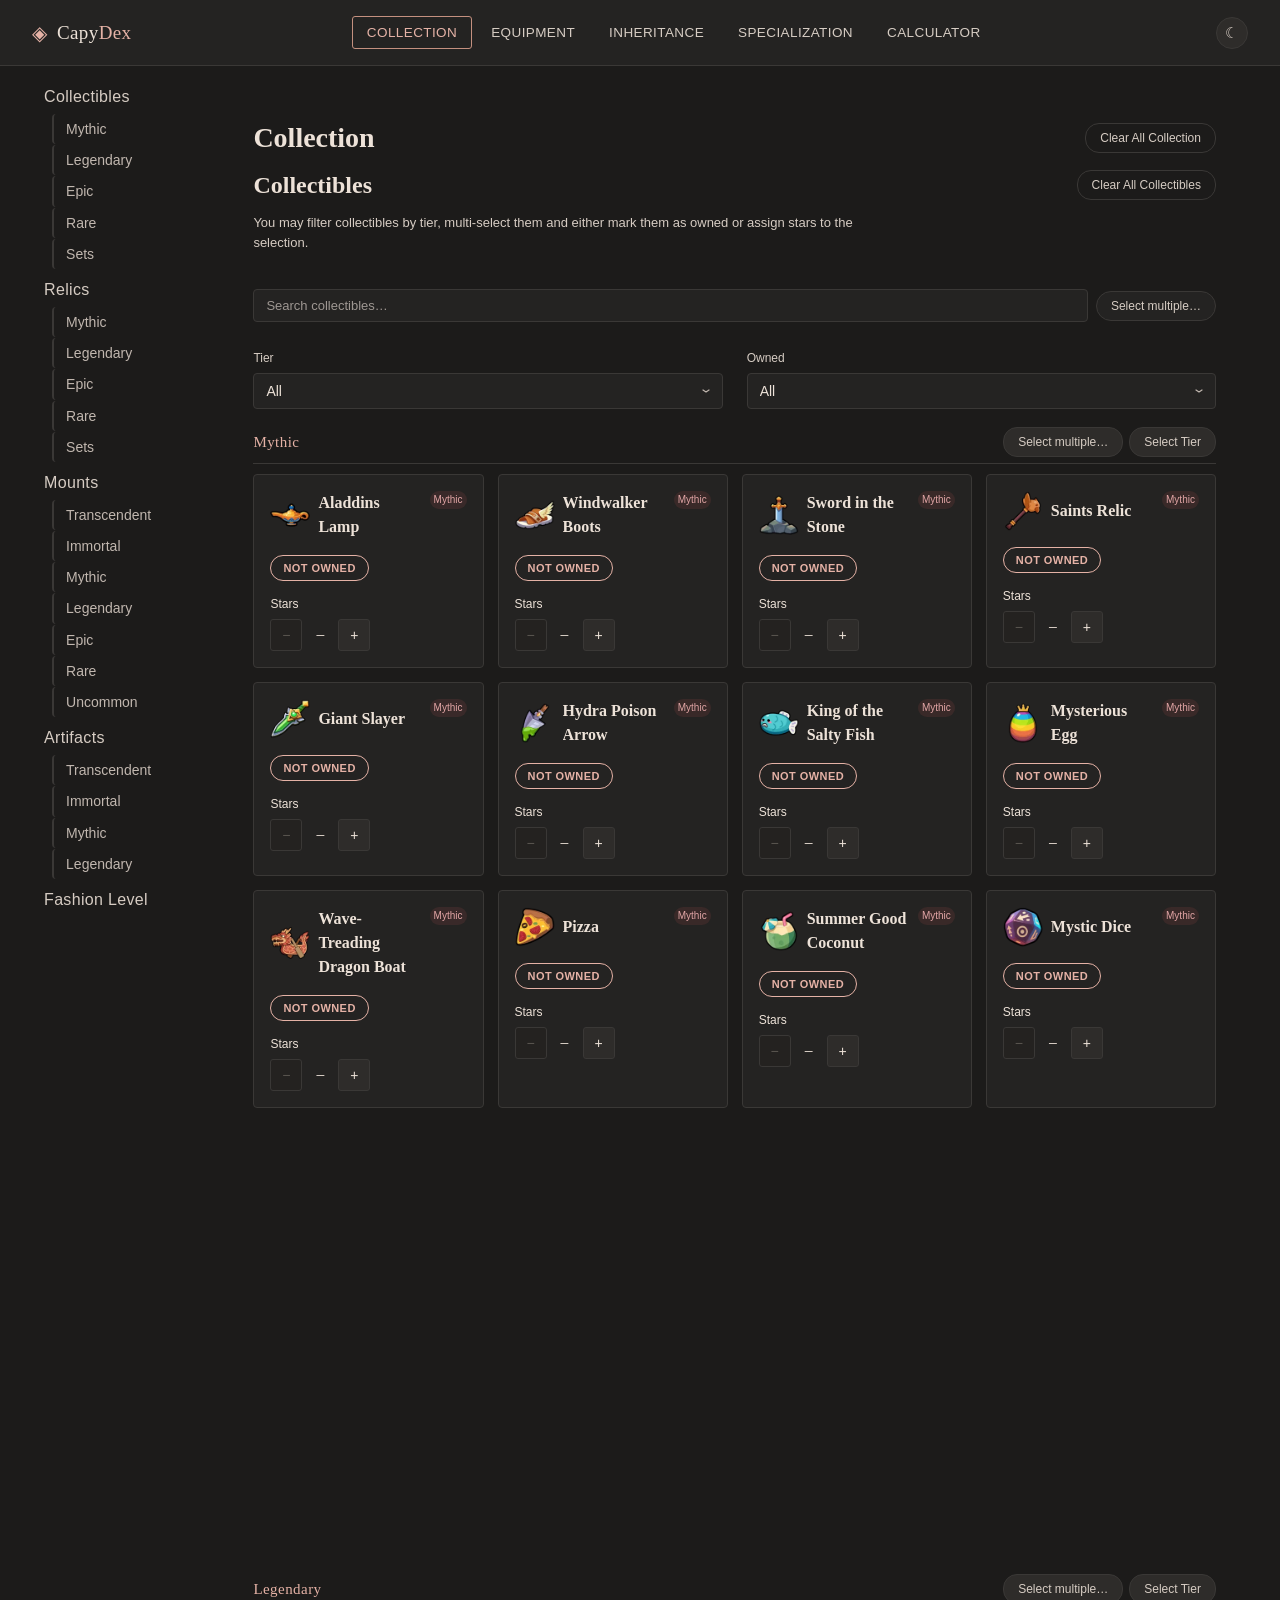
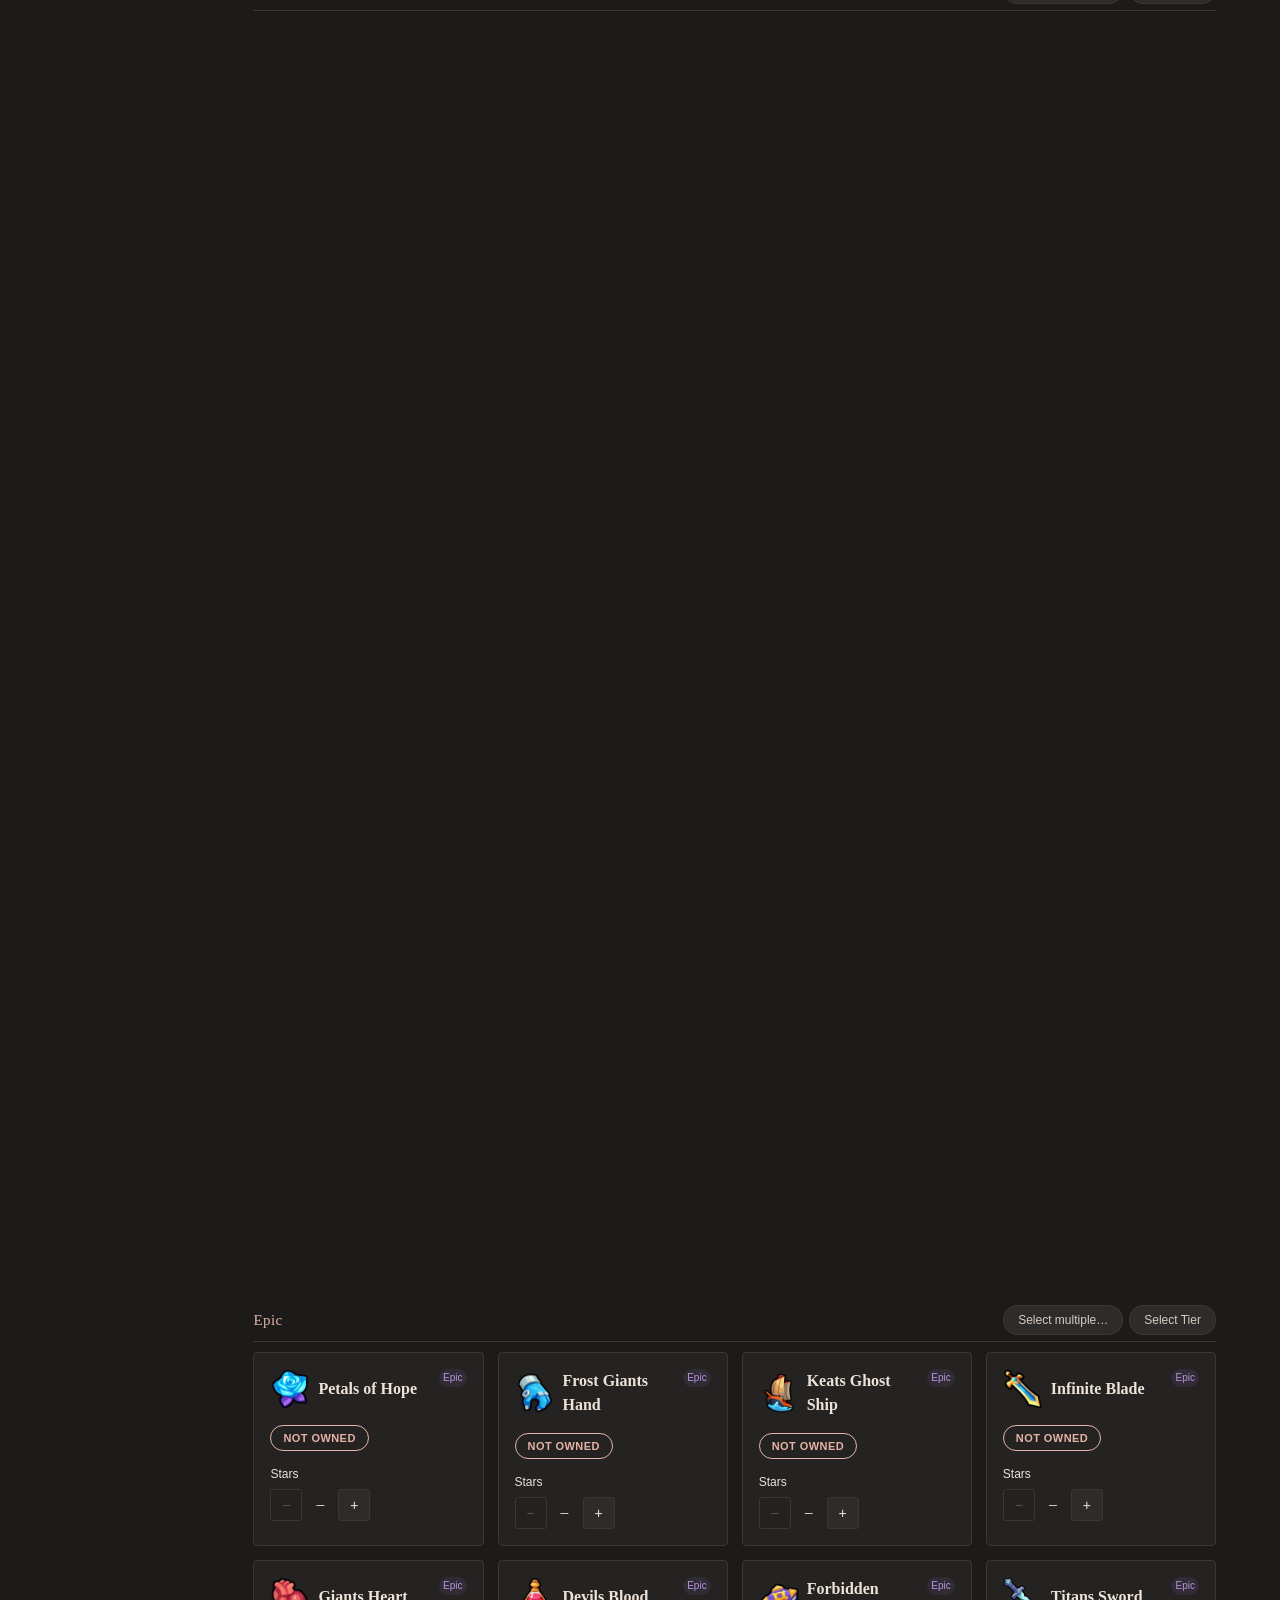
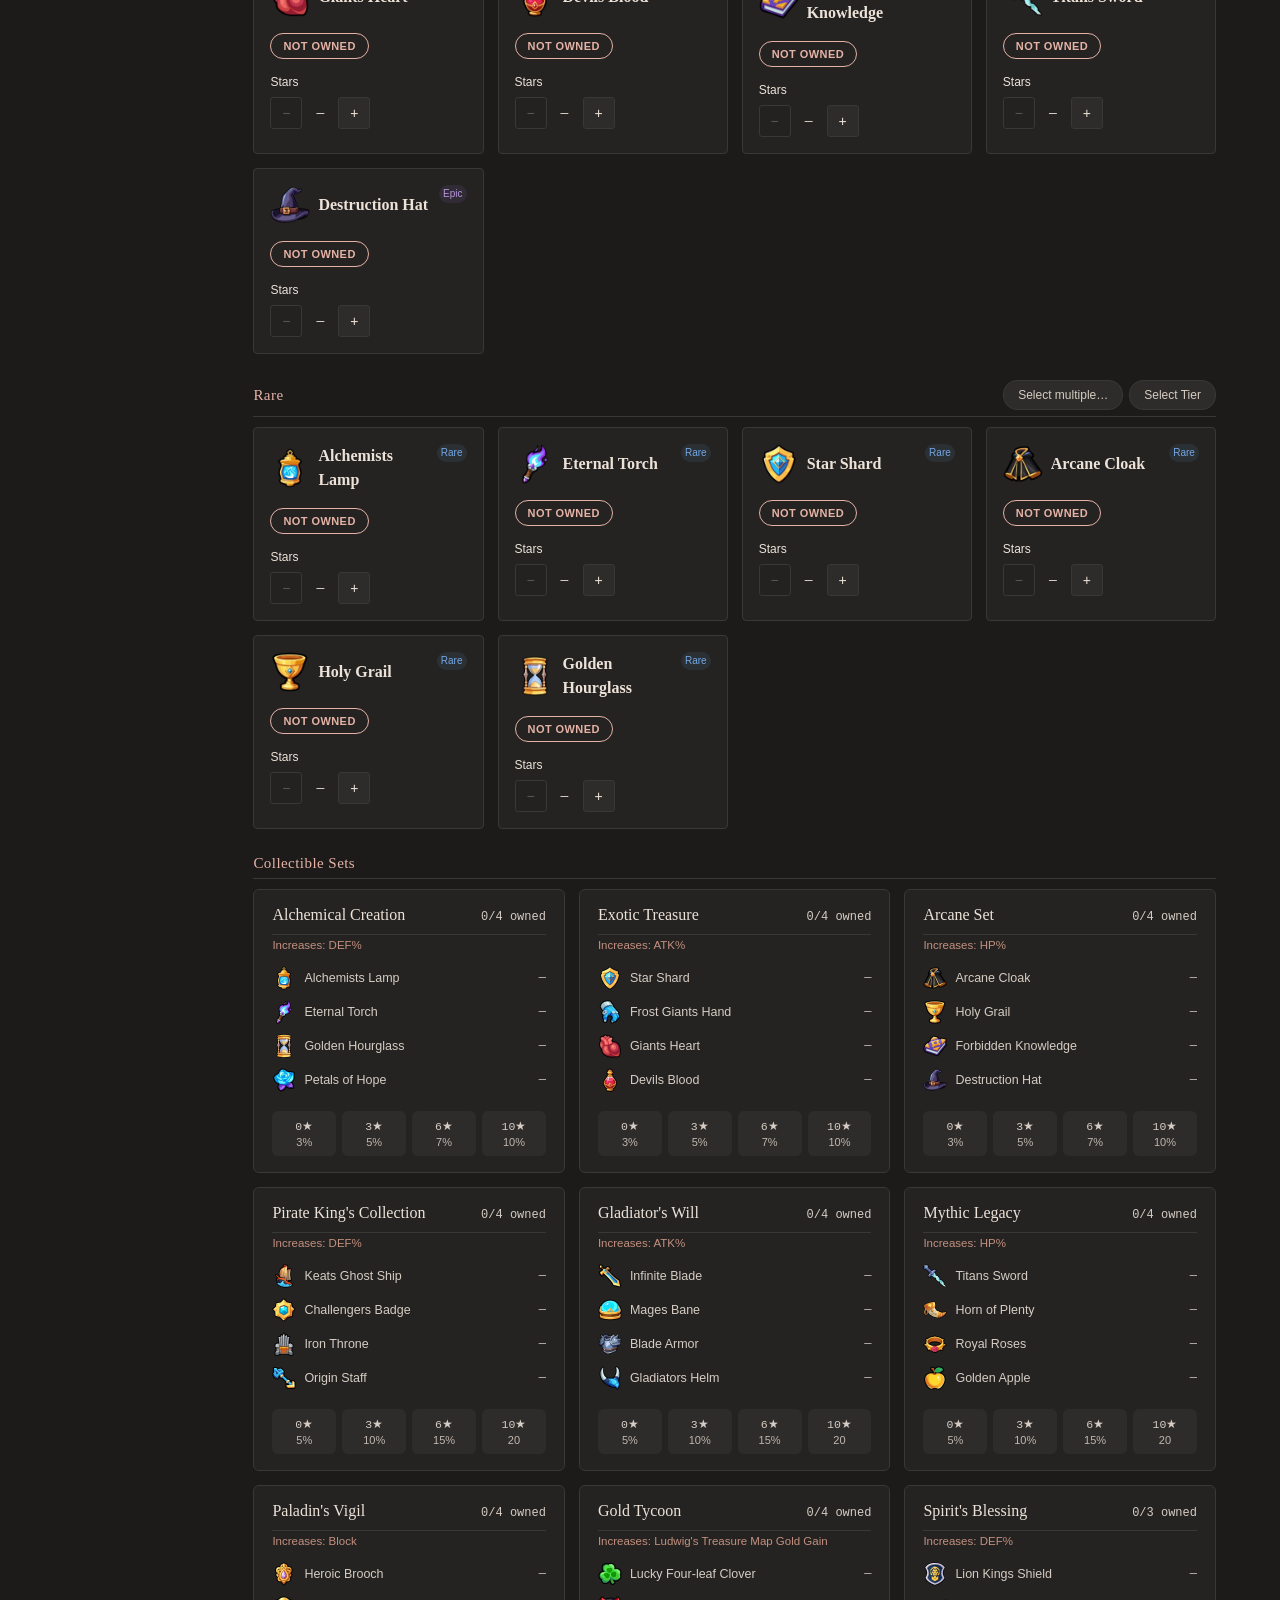
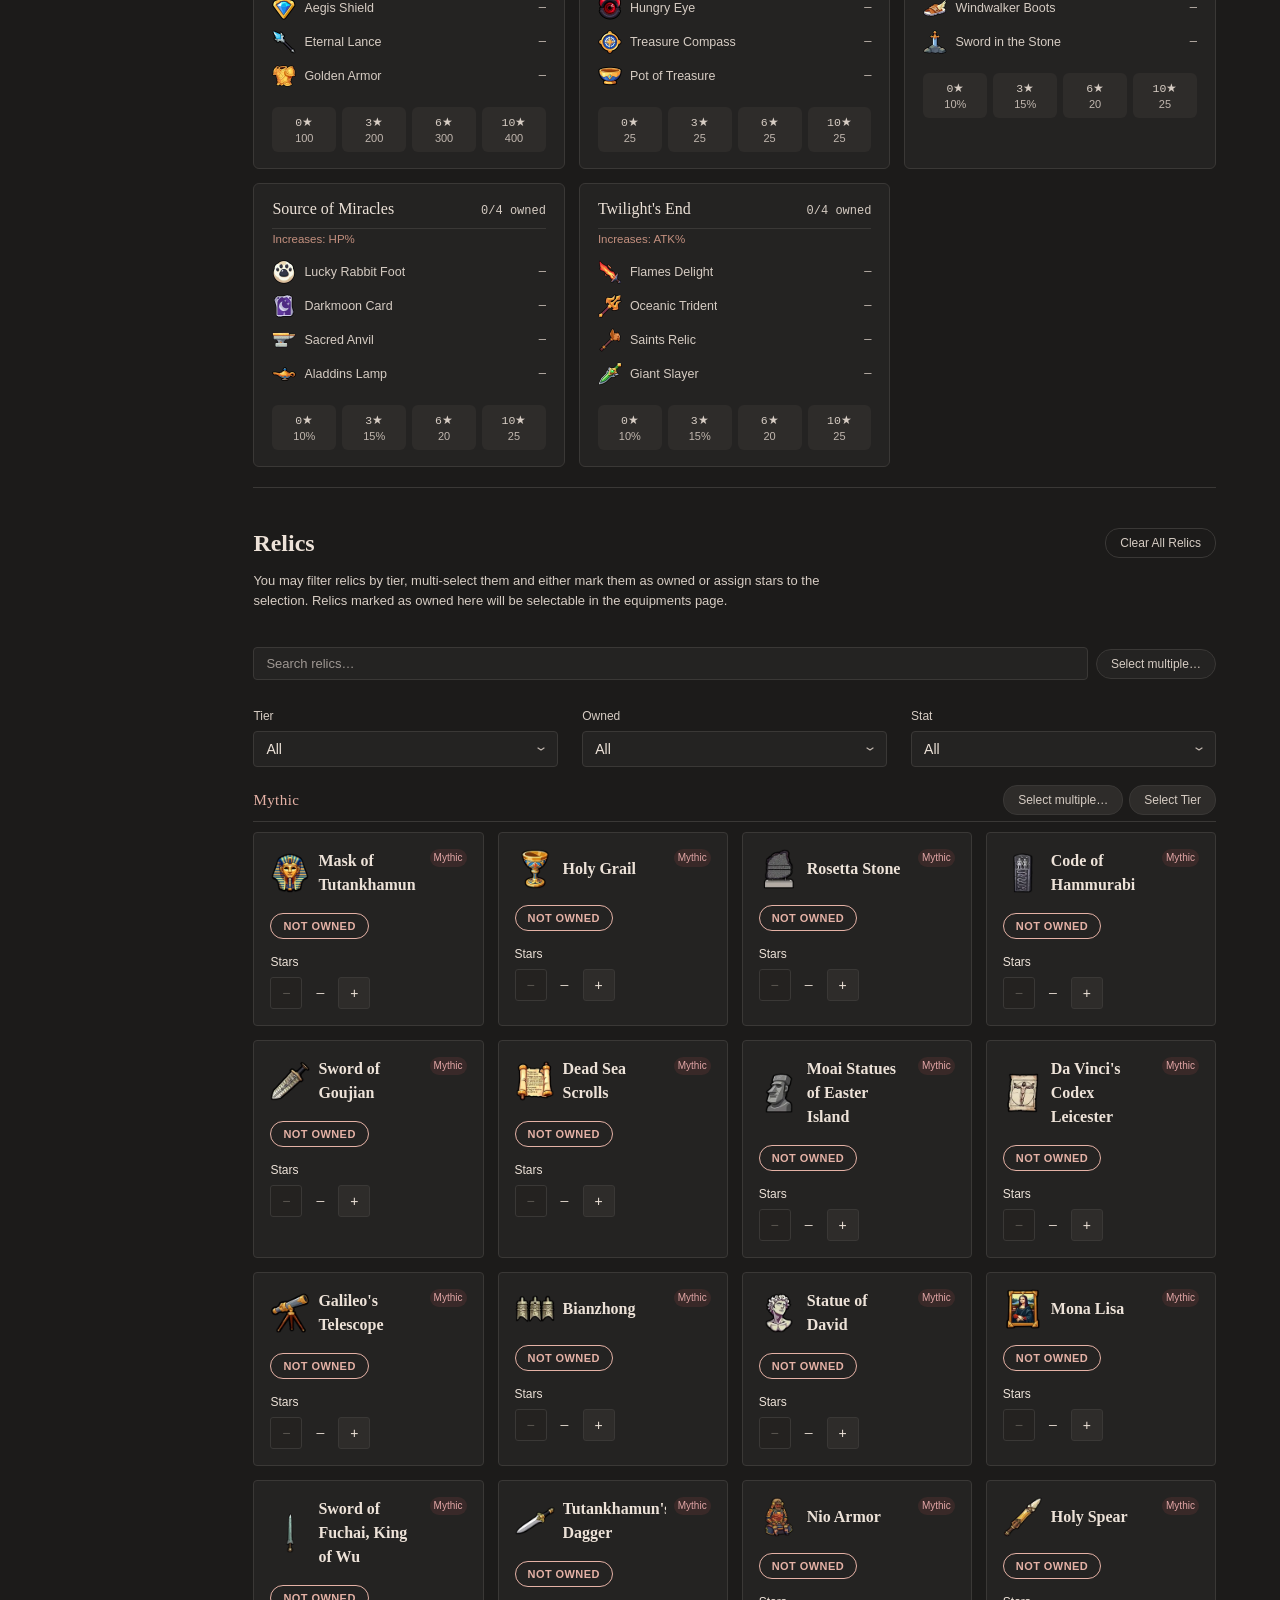
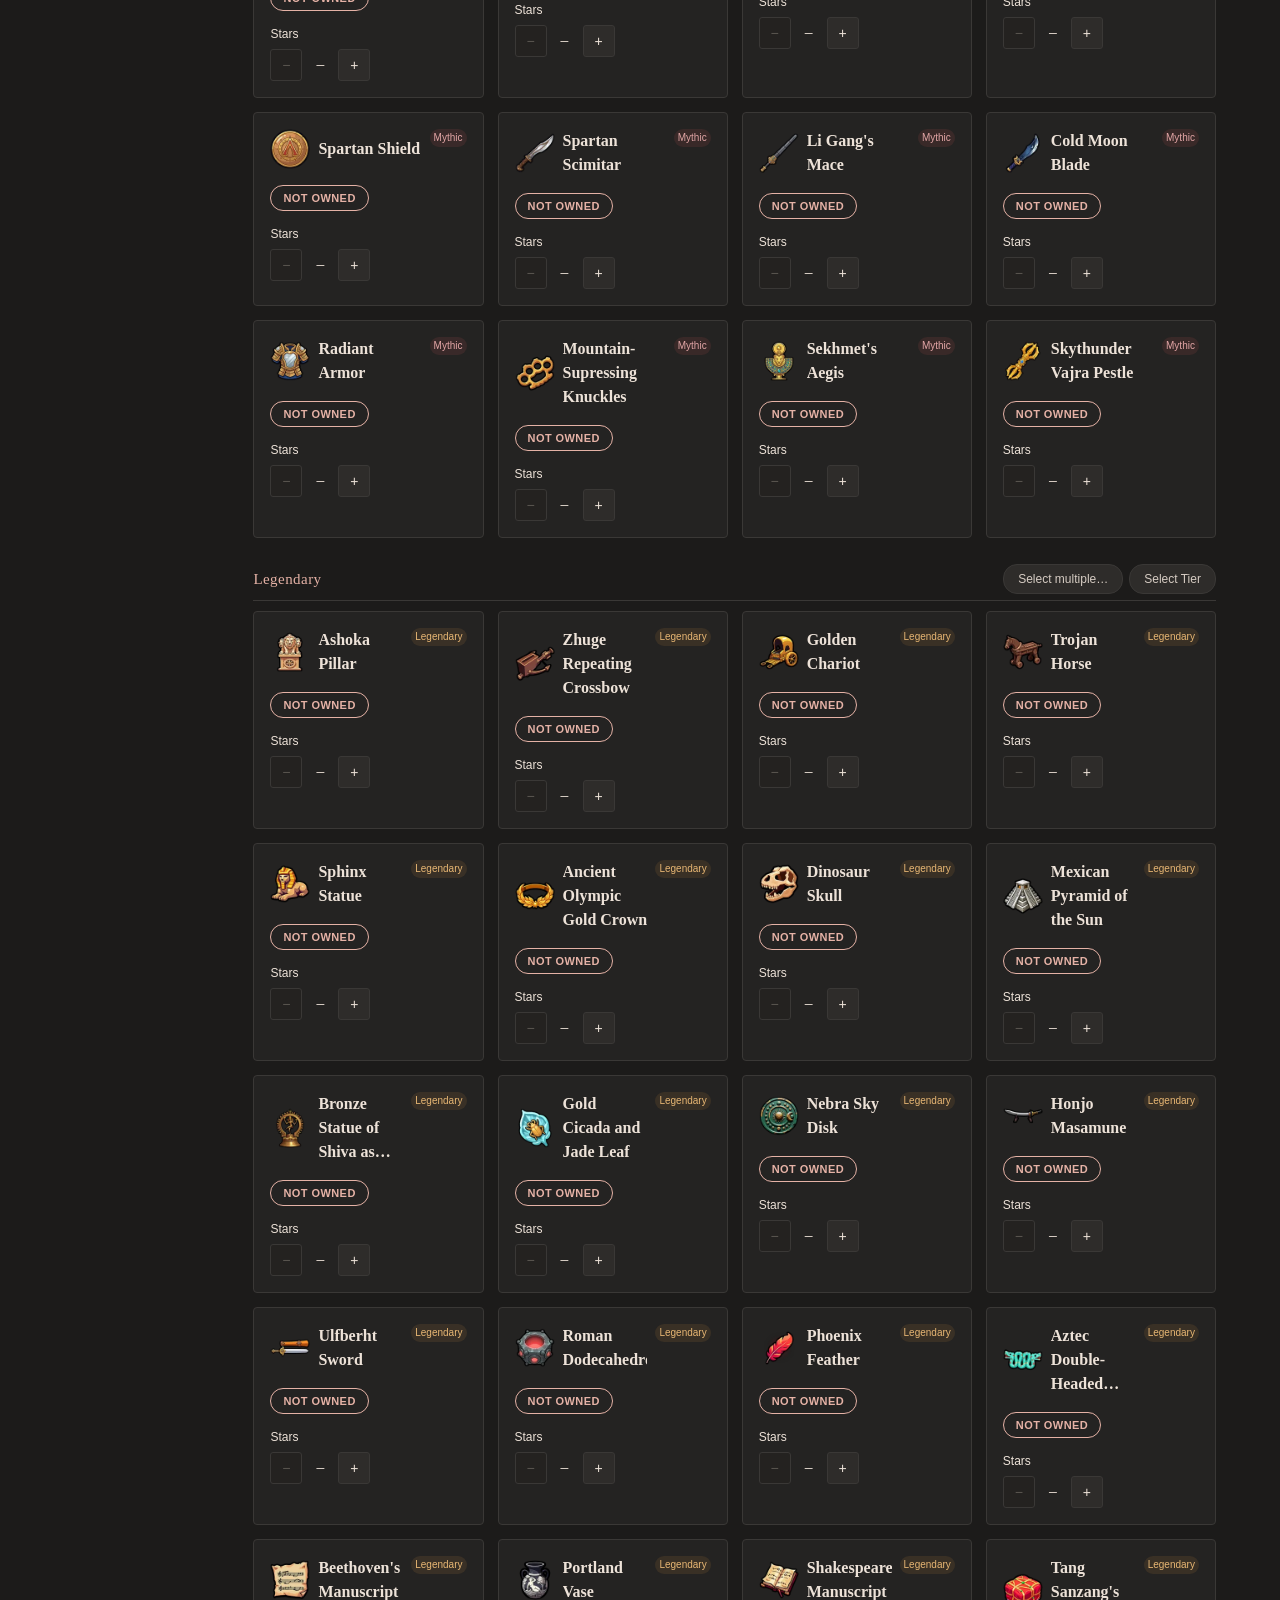
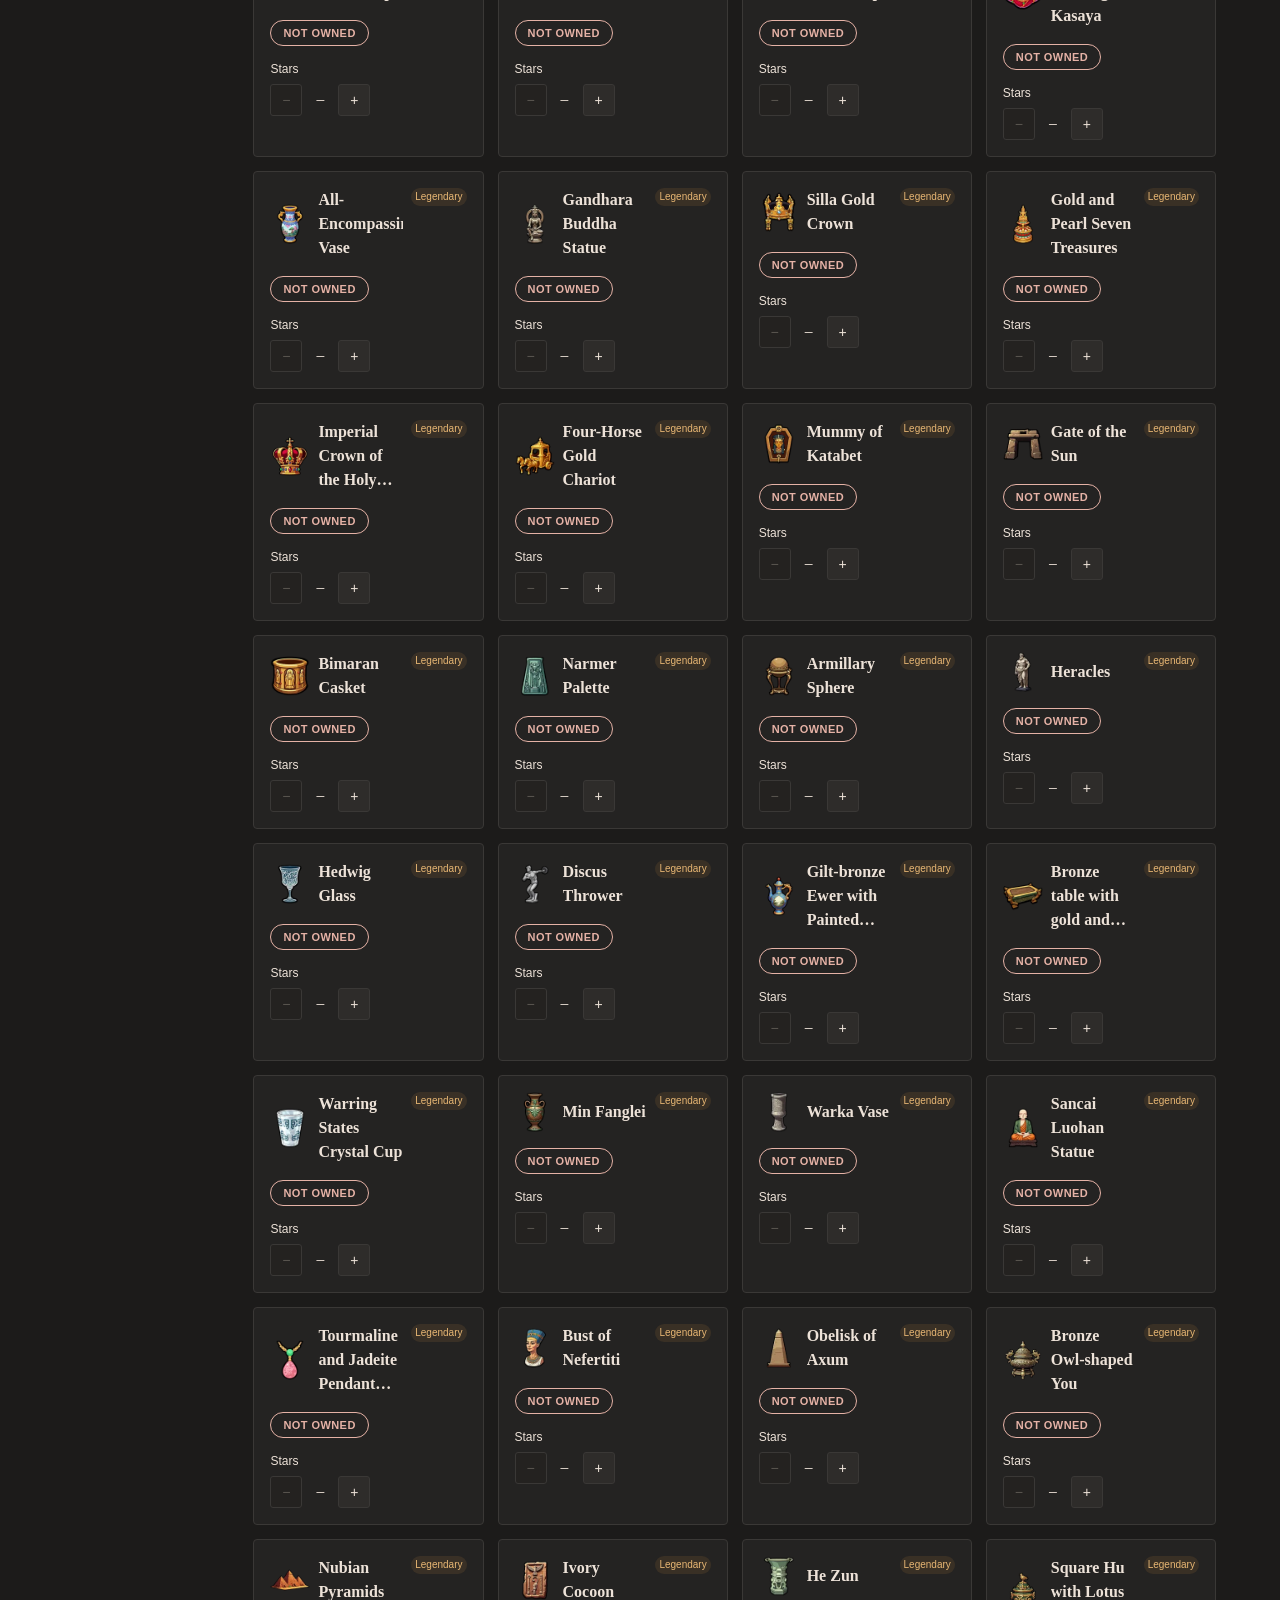
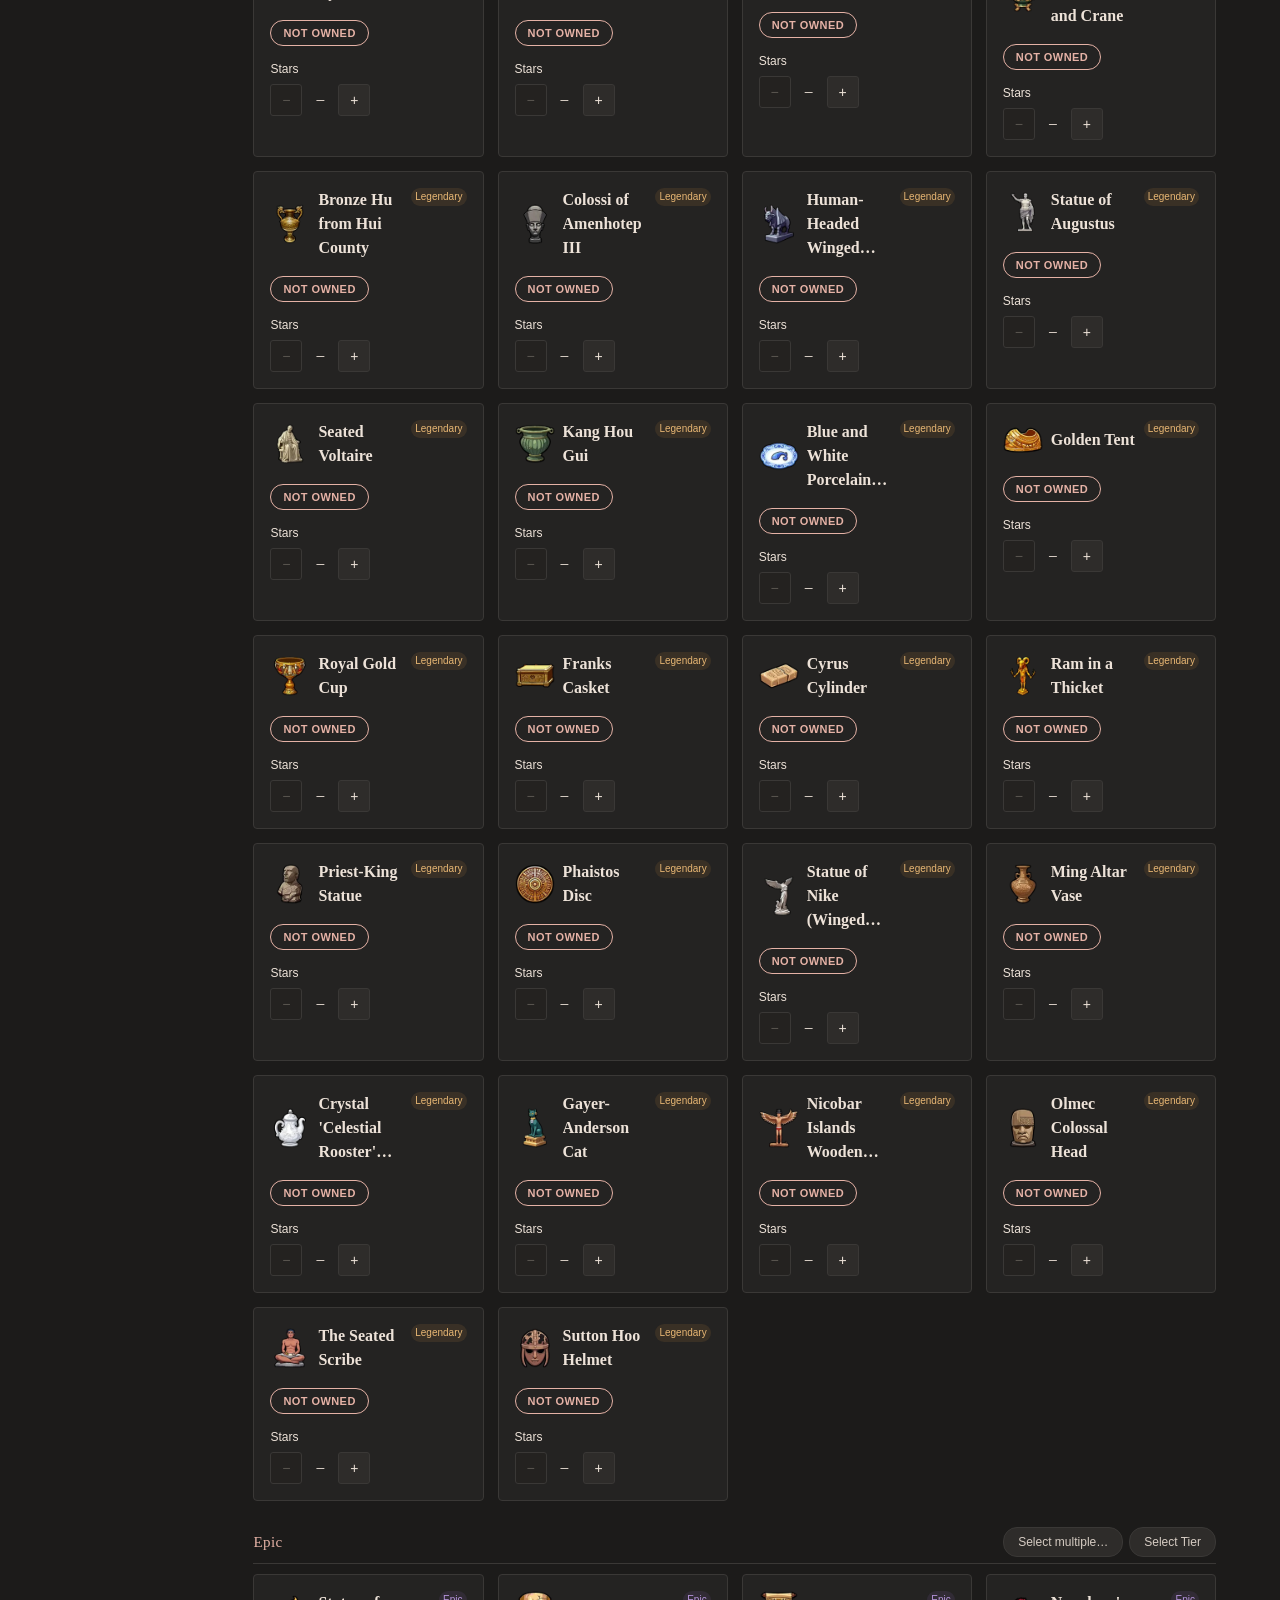
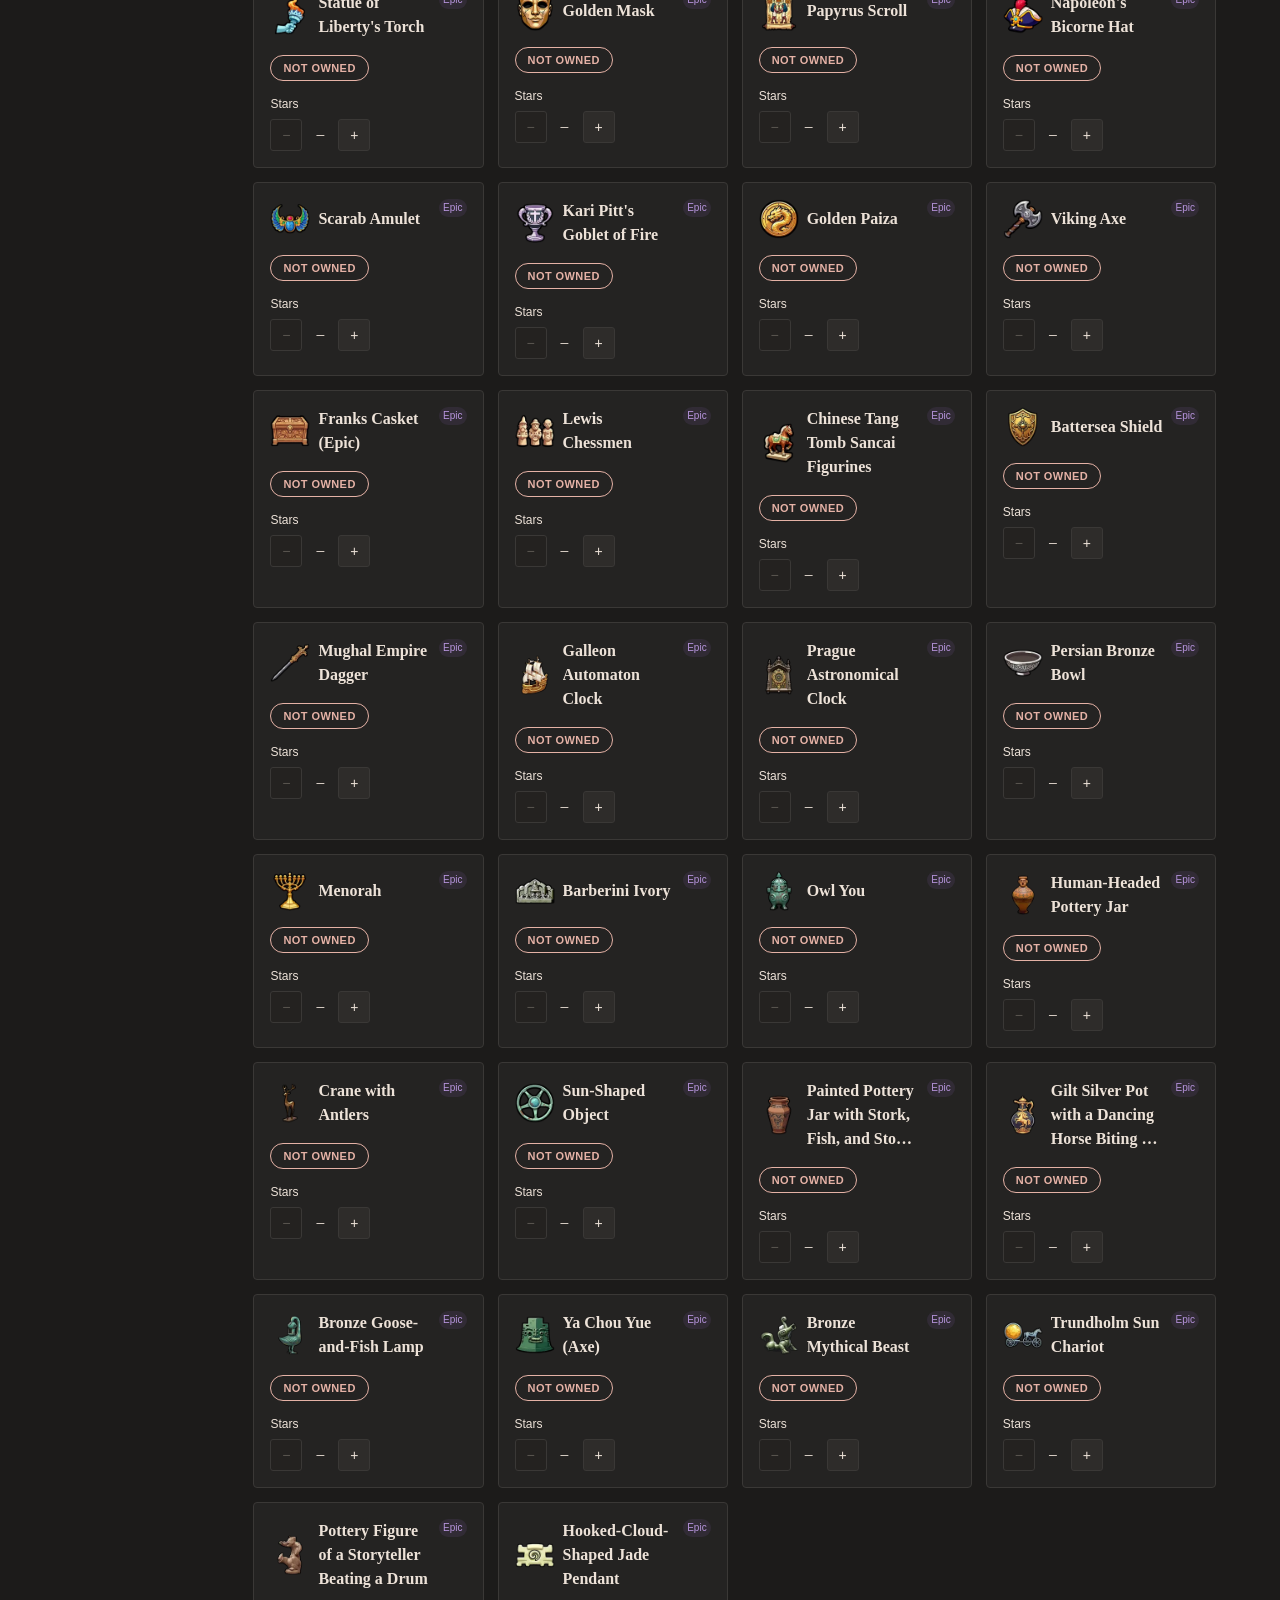
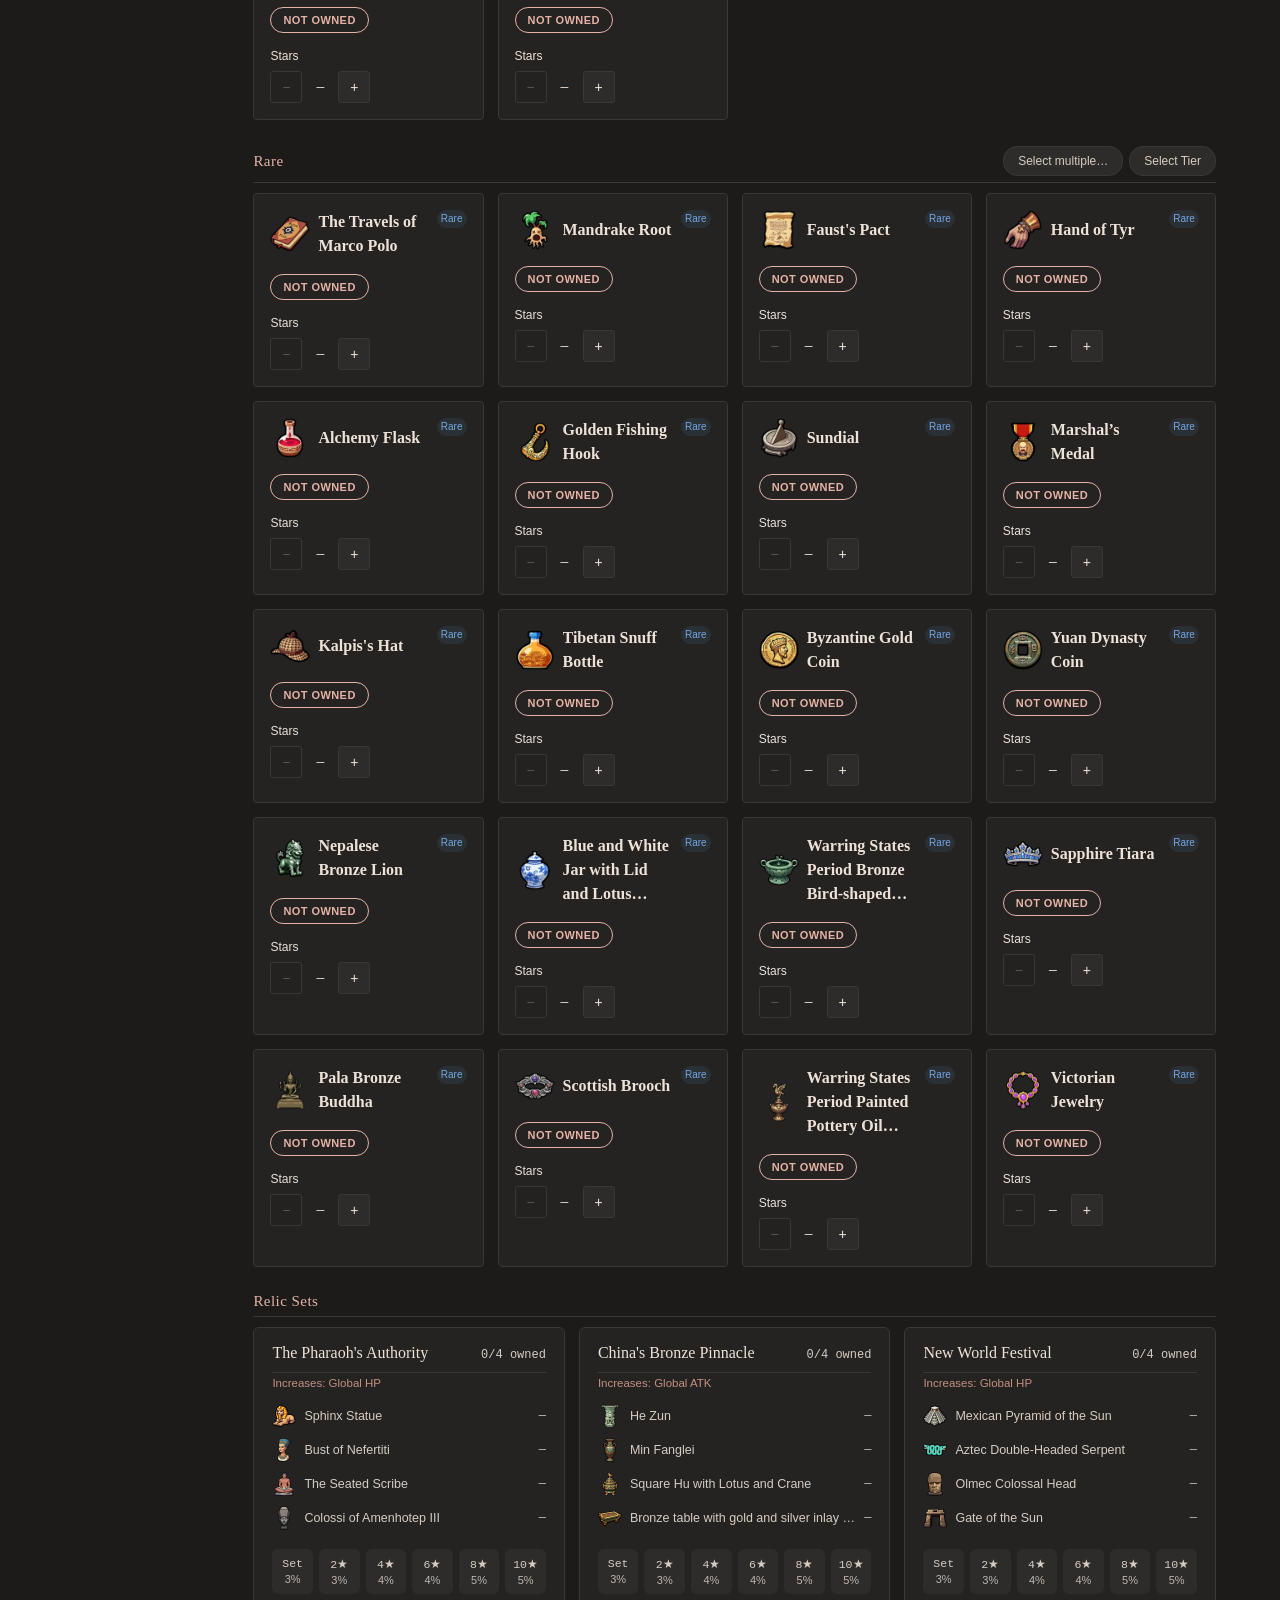
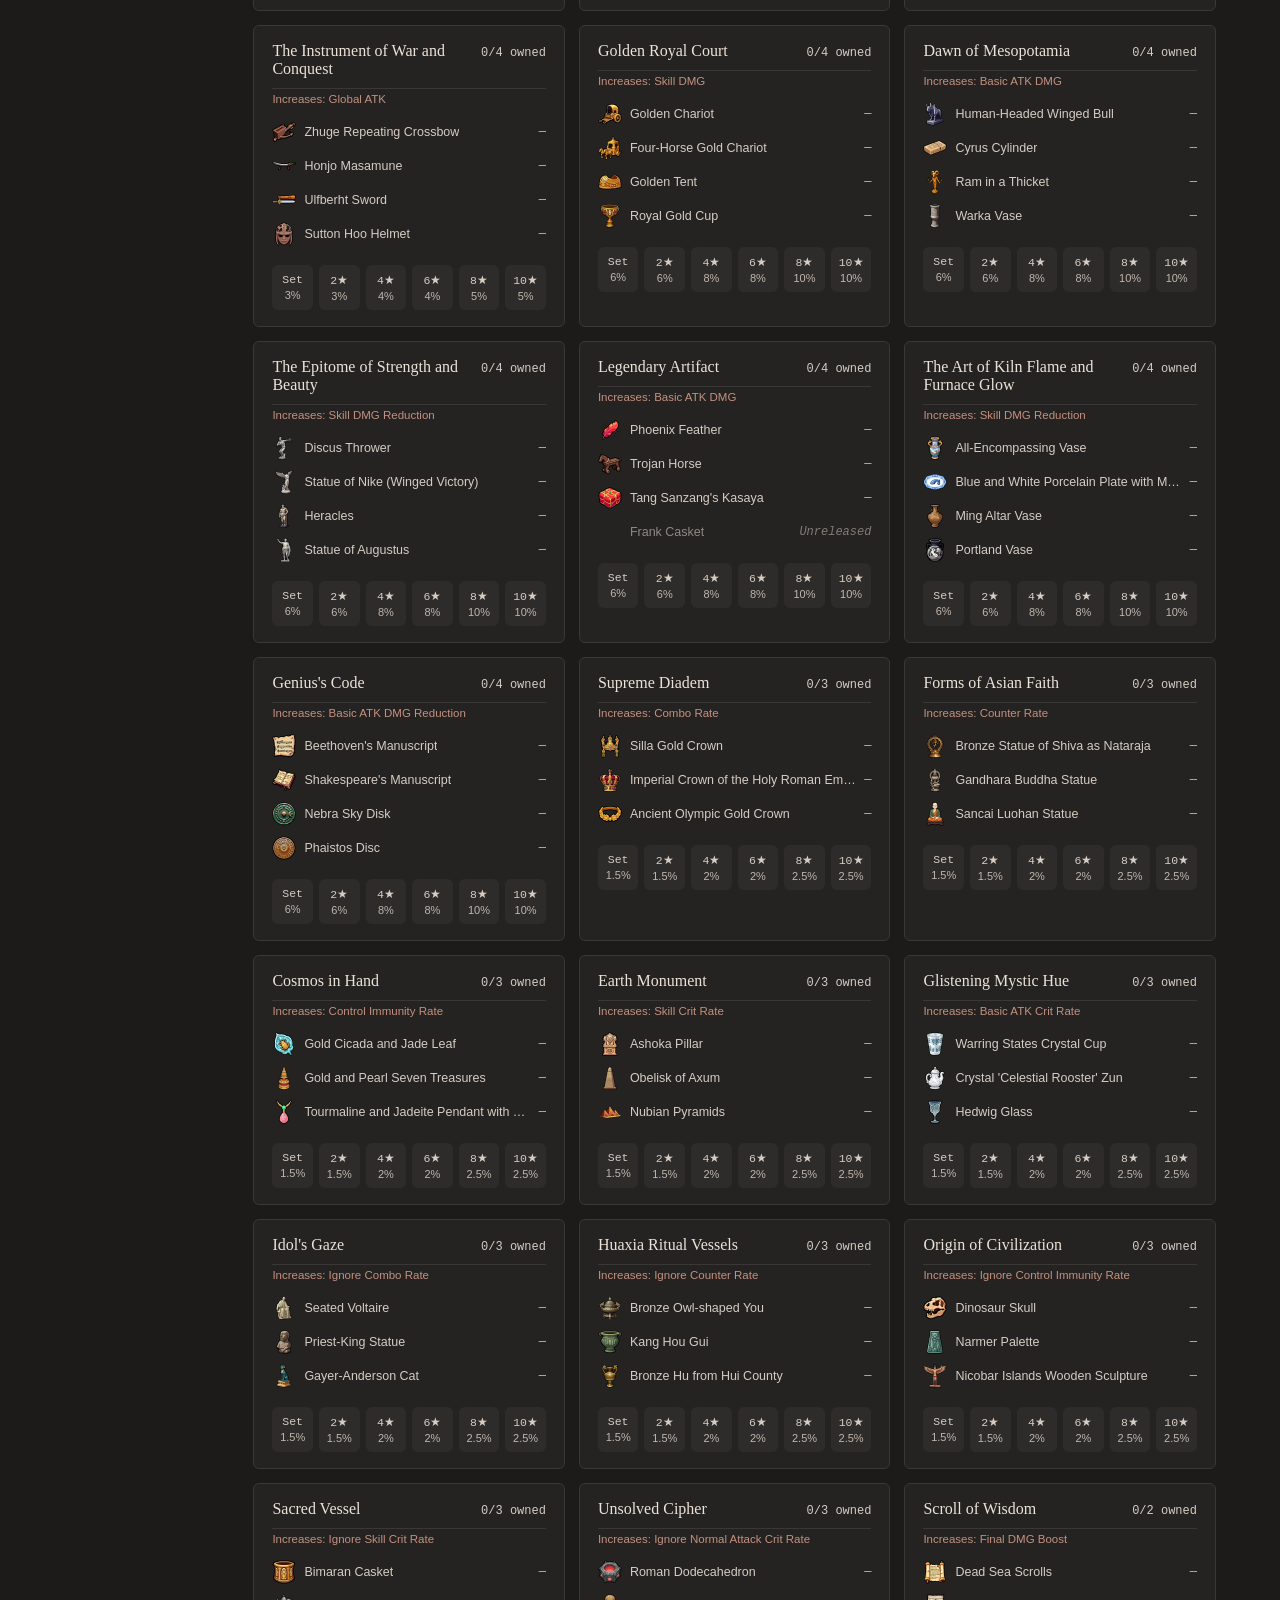
==== docs/index.html @ e5ca5e10 "Major overhaul on data, UI, etc. Relics tenacity, tenacity_res, armor, armor_break all count correct" ====
<!DOCTYPE html>
<html lang="en">
<head>
  <meta charset="UTF-8" />
  <meta name="viewport" content="width=device-width, initial-scale=1.0" />
  <title>CapyDex — Capybara Go PvP Companion</title>
  <style>/* ---- Tokens ---- */
/* GMK Olivia colorway — dusty rose/blush accent on warm charcoal (dark) or
   warm cream (light), replacing the original teal. Pulled directly from
   the actual keycap set renders (Olivia "Light Core" + Olivia++ "Dark Core
   Kit"), not a generic pink swap — both modes keep a warm undertone in
   their backgrounds to match the plastic rather than defaulting to neutral
   gray. */
:root {
  --bg-deep: #1C1B1A;
  --bg-panel: #242322;
  --bg-panel-2: #2E2C2A;
  --bg-card: #242322;
  --bg-disabled: #242220;

  --text-primary: #EDE2D8;
  --text-secondary: #D6CCC3;
  --text-tertiary: #C1B7AF;
  --text-placeholder: #9E9792;
  --text-disabled: #5A5650;
  
  --accent: #E5B2A6;
  --accent-text: #E5B2A6;
  --accent-dim: #C4907F;
  --hairline: #3A3836;

  --rarity-rare: #6FA3E0;
  --rarity-epic: #A672E0;
  --rarity-legendary: #F0A947;
  --rarity-mythic: #F06868;
  --tier-uncommon: #A6D368;
  --tier-immortal: #F080B8;
  --tier-transcendent: #C9A8F0;

  /* Rarity tag text colors — readable-on-saturated-background pairing for
     each rarity's own color used as the tag's fill. Dark mode gets a
     lighter, still-muted tint of the same hue; light mode gets a darker
     one, per the Figma Colors collection. */
  --rarity-rare-text: #74A8E5;
  --rarity-epic-text: #B795DD;
  --rarity-legendary-text: #E8B774;
  --rarity-mythic-text: #E1A5A5;
  --tier-uncommon-text: #8DB15C;
  --tier-immortal-text: #CF84A9;
  --tier-transcendent-text: #B797DE;

  --font-display: 'Iowan Old Style', 'Palatino Linotype', Palatino, Georgia, serif;
  --font-body: -apple-system, BlinkMacSystemFont, 'Segoe UI', Inter, Roboto, sans-serif;
  --font-mono: 'SF Mono', 'Cascadia Code', Consolas, monospace;
}

[data-theme="light"] {
  --bg-deep: #EDECE9;
  --bg-panel: #FAF9F7;
  --bg-panel-2: #EFEDE9;
  --bg-card: #FFFFFF;
  --bg-disabled: #E6E4DF;

  --text-primary: #3A3836;
  --text-secondary: #48423C;
  --text-tertiary: #534D47;
  --text-placeholder: #7A7570;
  --text-disabled: #A8A29C;

  --accent: #D9A89D;
  --accent-text: #60413A;
  --accent-dim: #B8887C;
  --hairline: #DEDAD4;

  --rarity-rare-text: #24548C;
  --rarity-epic-text: #6A37A2;
  --rarity-legendary-text: #91611F;
  --rarity-mythic-text: #992828;
  --tier-uncommon-text: #376000;
  --tier-immortal-text: #902E5F;
  --tier-transcendent-text: #65458B;
}

html { scroll-behavior: smooth; }
body { max-width: 100vw; }

* { box-sizing: border-box; }

body {
  margin: 0;
  background: var(--bg-deep);
  color: var(--text-primary);
  font-family: var(--font-body);
  -webkit-font-smoothing: antialiased;
}

/* Applies to every text input/textarea in the app at once — no need to
   repeat this per input class (.search-input, .equip-combo-input, etc).
   Previously fell back to the browser's own default gray since no
   ::placeholder rule existed anywhere in the file at all. */
input::placeholder,
textarea::placeholder {
  color: var(--text-placeholder);
  opacity: 1; /* Firefox defaults placeholder text to ~0.5 opacity on top
                 of its color — without this override the same hex value
                 would render lighter there than in Chrome/Safari. */
}

.h1 {
  font-family: var(--font-display);
  font-size: 28px;
  font-weight: 700;
  line-height: 0.8em;
  color: var(--text-tertiary);
}

.h2 {
  font-family: var(--font-display);
  font-size: 24px;
  font-weight: 700;
  line-height: 0.8em;
  color: var(--text-tertiary);
}

.h3 {
  font-family: var(--font-display);
  font-size: 16px;
  font-weight: 700;
  line-height: 0.9em;
  color: var(--text-secondary);
}

.card-title {
  font-family: var(--font-display);
  font-size: 14px;
  font-weight: 700;
  line-height: 1.3em;
  color: var(--text-secondary);
}

.p-default {
  font-family: var(--font-body);
  font-size: 14px;
  font-weight: normal;
  line-height: 1.3em;
  color: var(--text-primary);
}

.p-small {
  font-family: var(--font-body);
  font-size: 12px;
  font-weight: normal;
  line-height: 1.3em;
  color: var(--text-primary);
}

.label {
  font-family: var(--font-body);
  font-size: 12px;
  font-weight: normal;
  line-height: 1.2em;
  color: var(--text-secondary);
}

.caption {
  font-family: var(--font-body);
  font-size: 10px;
  font-weight: normal;
  line-height: 1.5em;
  color: var(--text-secondary);
}

.dropzone-title {
  font-family: var(--font-body);
  font-size: 12px;
  font-weight: 600;
  color: var(--accent);
}

.prominent-value {
  font-family: var(--font-mono);
  font-size: 20px;
  font-weight: regular;
}

/* ---- Top bar (page-level tabs) ---- */
.topbar {
  display: flex;
  align-items: center;
  justify-content: space-between;
  padding: 16px 32px;
  border-bottom: 1px solid var(--hairline);
  background: var(--bg-panel);
  flex-wrap: wrap;
  gap: 12px;
  position: sticky;
  top: 0;
  z-index: 70;
}

.brand { display: flex; align-items: center; gap: 10px; }
.brand-mark { color: var(--accent); font-size: 20px; }

.theme-toggle {
  background: var(--bg-panel-2);
  border: 1px solid var(--hairline);
  color: var(--text-secondary);
  width: 32px;
  height: 32px;
  border-radius: 17px;
  font-size: 15px;
  cursor: pointer;
  flex-shrink: 0;
  transition: border-color 0.15s, color 0.15s;
}
.theme-toggle:hover { border-color: var(--accent-dim); color: var(--text-primary); }
.brand-name {
  font-family: var(--font-display);
  font-size: 19px;
  letter-spacing: 0.02em;
}
.brand-name em { color: var(--accent); font-style: normal; }

.tabs { display: flex; gap: 4px; }
.tab-btn {
  background: transparent;
  border: 1px solid transparent;
  color: var(--text-secondary);
  font-family: var(--font-body);
  font-size: 13.5px;
  letter-spacing: 0.03em;
  text-transform: uppercase;
  padding: 8px 14px;
  border-radius: 3px;
  cursor: pointer;
  transition: color 0.15s, border-color 0.15s;
}
.tab-btn:hover { color: var(--text-primary); }

.hamburger-toggle {
  display: none;
  background: var(--bg-panel-2);
  border: 1px solid var(--hairline);
  color: var(--text-primary);
  width: 38px;
  height: 38px;
  border-radius: 6px;
  font-size: 17px;
  cursor: pointer;
}
.tab-btn.active {
  color: var(--accent);
  border-color: var(--accent-dim);
}

/* ---- Collection tab: internal sidenav + anchor scroll ----
   12-column grid (32px margin, 16px gutter), matching the Figma layout
   exactly at both the 1280px and 1440px reference frames. The margin is
   NOT container padding — Figma's own Sidenav/Main Content frames each
   span from their column's true edge and account for the 32px margin
   via their own internal padding instead, so the grid's column-width
   formula has to subtract that margin space itself: 12 columns must
   divide up (100% - 64px margin - 176px gutters), not the full 100%,
   even though no element here actually has 32px of container padding. */
.collection-shell {
  display: grid;
  grid-template-columns: repeat(12, calc((100% - 64px - 11 * 16px) / 12));
  column-gap: 16px;
  justify-content: center;
  align-items: flex-start;
}

.collection-shell .sidenav {
  grid-column: 1 / span 2;
  padding: 16px 0 40px 0;
  position: sticky;
  top: 61px;
  height: calc(100vh - 61px);
  overflow-y: auto;
}
/* justify-content: center on .collection-shell distributes the 64px
   "missing" from the narrower, margin-adjusted columns as 32px on each
   side — which naturally starts the sidenav's grid track at x=32,
   matching Figma's margin exactly. This bleeds its background further
   left to cover that 32px so it still reads as one continuous panel to
   the actual viewport edge, rather than visibly starting 32px in. */
.collection-shell .sidenav::before {
  content: '';
  position: absolute;
  top: 0;
  bottom: 0;
  left: -32px;
  width: 32px;
  background: var(--bg-panel);
  z-index: -1;
}

.sidenav-links { list-style: none; margin: 0; padding: 0 32px 0 0; }
.sidenav-links > li { margin-bottom: 2px; }
.sidenav-link {
  display: block;
  padding: 6px 12px;
  border-radius: 4px;
  color: var(--text-secondary);
  text-decoration: none;
  font-size: 16px;
  letter-spacing: 0.02em;
  transition: background 0.15s, color 0.15s;
}
.sidenav-link:hover { color: var(--text-primary); background: var(--bg-panel-2); }
.sidenav-link.active { color: var(--accent); background: rgba(46,201,192,0.12); font-weight: 600; }

.sidenav-sublist { list-style: none; margin: 2px 0 6px; padding: 0 0 0 20px; }
.sidenav-sublist li { margin-bottom: 1px; }
.sidenav-sublink {
  display: block;
  padding: 6px 12px;
  border-radius: 4px;
  color: var(--text-tertiary);
  text-decoration: none;
  border-left: 2px solid var(--hairline);
}
.sidenav-sublink:hover { color: var(--text-secondary); border-left-color: var(--accent-dim); }
.sidenav-sublink.active { color: var(--accent); border-left-color: var(--accent); }

.mobile-section-select {
  display: none;
}

.back-to-top {
  position: fixed;
  bottom: 24px;
  right: 24px;
  width: 48px;
  height: 48px;
  border-radius: 50%;
  border: none;
  background: var(--accent);
  color: var(--bg-deep);
  font-size: 20px;
  font-weight: 700;
  display: flex;
  align-items: center;
  justify-content: center;
  cursor: pointer;
  box-shadow: 0 4px 16px rgba(0,0,0,0.5);
  opacity: 0;
  pointer-events: none;
  transform: translateY(12px);
  transition: opacity 0.2s ease, transform 0.2s ease;
  z-index: 65;
}
.back-to-top.visible { opacity: 1; pointer-events: auto; transform: translateY(0); }

/* ---- Layout ---- */
#app-root { min-height: calc(100vh - 61px); }
/* .collection-content spans columns 3-12 of the outer 12-col grid (10
   columns), stretching to fill whatever's left of the viewport rather
   than capping at a fixed max-width — matches both the 1280px and
   1440px Figma references, which use the same grid, just wider columns
   at 1440. Left padding is 16px (half the 16px gutter, since the
   sidenav's own right edge already accounts for the other half);
   right padding is the full 32px margin, since that edge is the actual
   screen edge. */
.collection-content { grid-column: 3 / span 10; min-width: 0; padding: 24px 32px 100px 16px; }
.placeholder-view, #app-root > div:not(.collection-page-outer) { padding: 24px 32px 100px; max-width: 1100px; margin: 0 auto; }

/* Constrains an element (search bar, intro/description text) to 6 of
   the page's 10 inner columns. The formula looks different from a
   literal "6/10 of the grid" because it has to be expressed in terms of
   THIS element's own 100% — which already has .collection-content's own
   16+32px padding subtracted out by the time it reaches here. Verified
   against real measured widths, not just derived: solving the full
   6-column formula in terms of that already-reduced 100% simplifies to
   this. */
.constrain-6col { max-width: calc(100% * 0.6 + 22.4px); }

.page-section { scroll-margin-top: 70px; }

.section-title {
  font-family: var(--font-display);
  font-size: 24px;
  margin: 0 0 4px;
  padding-top: 8px;
}
/* Direct-child combinator (>) is deliberate here — a plain <h2> without a
   Clear All button IS a direct child of .page-section, but one wrapped in
   .section-title-row is a grandchild, not a direct child. Using a
   descendant selector for both matched the title twice (once directly,
   once via its wrapping row), doubling the border/padding and pushing the
   title's own box tall enough to visibly misalign it against the button
   sitting next to it in the same row. */
.page-section + .page-section > .section-title,
.page-section + .page-section .section-title-row { margin-top: 12px; border-top: 1px solid var(--hairline); padding-top: 40px; }
.section-desc { color: var(--text-secondary); font-size: 13px; margin-bottom: 18px; max-width: calc(100% * 0.6 + 22.4px); line-height: 1.5; }

.section-title-row {
  display: flex;
  align-items: center;
  justify-content: space-between;
  gap: 16px;
  margin: 0 0 4px;
  padding-top: 8px;
}
.section-title-row .section-title { margin: 0; padding: 0; }
.section-title-row .clear-all-btn { margin-bottom: 0; flex-shrink: 0; }

/* The page-level title ("Collection", "Equipment", etc.) is visually
   distinct from a section title within the page — Figma's "Display/Page
   Title" style is 28px Bold, not the 24px used for "Collectibles"/
   "Relics"/etc. section headers beneath it. */
.page-title-row { padding-top: 32px; margin-bottom: 8px; }
.page-title { font-family: var(--font-display); font-weight: 700; font-size: 28px; }

.toolbar {
  display: flex;
  gap: 10px;
  align-items: center;
  margin-bottom: 18px;
  flex-wrap: wrap;
}
.toolbar-stacked { flex-direction: column; align-items: stretch; }
.toolbar-row { display: flex; gap: 8px; align-items: center; flex-wrap: wrap; }

/* Dropdown-style filter (replaces the old inline chip-row filter) — a
   label above a native <select> styled to match the app's other input/
   dropdown fields, per the new Figma Filter/Form structure. Native
   <select> rather than a custom JS dropdown: filters are simple, single-
   choice, no thumbnails needed, and native keeps keyboard/accessibility
   behavior free. */
.filter-dropdown-group { display: flex; flex-direction: column; gap: 8px; flex: 1; }
.filter-dropdown-label {
  font-family: var(--font-body);
  font-size: 12px;
  color: var(--text-secondary);
}
.filter-dropdown {
  appearance: none;
  background: var(--bg-panel);
  border: 1px solid var(--hairline);
  color: var(--text-primary);
  padding: 8px 12px;
  border-radius: 4px;
  font-family: var(--font-body);
  cursor: pointer;
  /* Stretches to fill its own column in .filter-row-dropdowns, but never
     shrinks below 3 columns — same floor-not-cap logic as the search bar. */
  flex: 1;
  min-width: calc(100% * 0.3 + 3.2px);
  background-image: url("data:image/svg+xml,%3Csvg xmlns='http://www.w3.org/2000/svg' width='8' height='4' viewBox='0 0 8 4' fill='none'%3E%3Cpath d='M1 1L4 3L7 1' stroke='%23c1b7af' stroke-width='1.2' stroke-linecap='round' stroke-linejoin='round'/%3E%3C/svg%3E");
  background-repeat: no-repeat;
  background-position: right 12px center;
}
.filter-dropdown:focus { outline: none; border-color: var(--accent-dim); }
.filter-row-dropdowns { display: flex; gap: 24px; flex-wrap: wrap; }

/* Desktop default: the "Filters" toggle row doesn't exist here at all —
   filters are always shown directly, no collapse/expand. Only the
   mobile media query below turns the toggle on and hides the dropdowns
   behind it. */
.filter-toggle-row { display: none; }
.filter-collapse { display: contents; }

.toolbar-row-label {
  font-size: 11px;
  color: var(--text-tertiary);
  text-transform: uppercase;
  letter-spacing: 0.03em;
  min-width: 44px;
}
.search-input {
  background: var(--bg-panel);
  border: 1px solid var(--hairline);
  color: var(--text-primary);
  padding: 8px 12px;
  border-radius: 4px;
  font-size: 13px;
  /* Stretches to fill available space, but never shrinks below 6 columns
     — a floor, not a cap, per her explicit correction: the search bar
     should stretch AT LEAST 6 columns, not be capped at 6. */
  flex: 1;
  min-width: calc(100% * 0.6 + 22.4px);
}
.search-input:focus { outline: none; border-color: var(--accent-dim); }

.filter-chip {
  background: var(--bg-panel);
  border: 1px solid var(--hairline);
  color: var(--text-secondary);
  padding: 7px 14px;
  border-radius: 20px;
  font-size: 12px;
  cursor: pointer;
}
.filter-chip.active { border-color: var(--accent-dim); color: var(--accent); }

/* ---- Grid & Cards ---- */
.card-grid {
  display: grid;
  grid-template-columns: repeat(auto-fill, minmax(230px, 1fr));
  gap: 14px;
}
.card-grid.cols-2 {
  grid-template-columns: repeat(2, 1fr);
}
.card-grid.cols-3 {
  grid-template-columns: repeat(3, 1fr);
}
.card-grid.cols-4 {
  grid-template-columns: repeat(4, 1fr);
}

.item-card {
  background: var(--bg-card);
  border: 1px solid var(--hairline);
  border-radius: 4px;
  padding: 16px;
  position: relative;
  min-width: 0; /* prevents a grid item's own content (long chip rows,
                   stepper controls, etc) from forcing it wider than its
                   grid track — the classic cause of a card silently
                   overflowing past the page's intended 16px mobile
                   padding even though nothing looks obviously wrong */
  display: flex;
  flex-direction: column;
  gap: 16px;
}
/* The rarity Tag badge (top-right corner) fully replaces the old
   top-border accent per the rebuilt Figma Card/Collectible component —
   there's no separate accent element in that design at all. */

/* Mounts previously overrode Rare/Epic to green/blue instead of the
   standard blue/purple used everywhere else — removed so mount rarity
   colors match every other item type in the app. */

.item-thumb-inline {
  position: relative;
  width: 40px;
  height: 40px;
  flex-shrink: 0;
  border-radius: 4px;
  overflow: hidden;
}
.thumb-placeholder-inline {
  position: absolute;
  inset: 0;
  display: flex;
  align-items: center;
  justify-content: center;
  color: var(--text-tertiary);
  font-size: 16px;
}
.item-thumb-inline img {
  position: relative;
  width: 100%;
  height: 100%;
  object-fit: contain;
  display: block;
}

.item-accession {
  font-family: var(--font-mono);
  font-size: 10px;
  color: var(--text-tertiary);
  letter-spacing: 0.05em;
}

/* --- Card shell, rebuilt to match Figma's Card/Collectible exactly ---
   Title+Owned (name+image+tag, then the Owned badge alone on its own
   row) -> one full-width labeled row per stepper (Stars, Awakening) ->
   Info (effect lines). Each top-level section gets the card's own 16px
   gap; nothing shares a row that isn't supposed to per Figma. */
.card-title-row {
  display: flex;
  align-items: flex-start;
  justify-content: space-between;
  gap: 8px;
}
.card-title-image-group {
  display: flex;
  align-items: center;
  gap: 8px;
  min-width: 0;
  flex: 1;
}
.item-name {
  font-family: var(--font-display);
  font-weight: 700;
  font-size: 16px;
  line-height: 1.5;
  flex: 1;
  min-width: 0;
  display: -webkit-box;
  -webkit-line-clamp: 3;
  -webkit-box-orient: vertical;
  overflow: hidden;
  text-overflow: ellipsis;
}
.card-badge-row { display: flex; }


.card-stepper-row { display: flex; flex-direction: column; gap: 8px; }
.card-stepper-label { font-family: var(--font-body); font-size: 12px; color: var(--text-primary); }

.card-info { display: flex; flex-direction: column; gap: 4px; }

/* Rarity tag badge — from Figma's Tag component. Background is each
   rarity's color at 10% opacity (matches the Tag component's fill
   opacity exactly, not a separate CSS opacity on the whole badge — the
   text stays fully opaque); text uses the paired -text variant for
   contrast on top of it. */
.rarity-tag {
  display: inline-block;
  padding: 4px;
  border-radius: 9px;
  font-family: var(--font-body);
  font-size: 10px;
  font-weight: 400;
  line-height: 1;
}
.rarity-tag.tag-Rare { background: color-mix(in srgb, var(--rarity-rare) 10%, transparent); color: var(--rarity-rare-text); }
.rarity-tag.tag-Epic { background: color-mix(in srgb, var(--rarity-epic) 10%, transparent); color: var(--rarity-epic-text); }
.rarity-tag.tag-Legendary { background: color-mix(in srgb, var(--rarity-legendary) 10%, transparent); color: var(--rarity-legendary-text); }
.rarity-tag.tag-Mythic { background: color-mix(in srgb, var(--rarity-mythic) 10%, transparent); color: var(--rarity-mythic-text); }
.rarity-tag.tag-Uncommon { background: color-mix(in srgb, var(--tier-uncommon) 10%, transparent); color: var(--tier-uncommon-text); }
.rarity-tag.tag-Immortal { background: color-mix(in srgb, var(--tier-immortal) 10%, transparent); color: var(--tier-immortal-text); }
.rarity-tag.tag-Transcendent { background: color-mix(in srgb, var(--tier-transcendent) 10%, transparent); color: var(--tier-transcendent-text); }
.item-effect {
  font-size: 12px;
  color: var(--text-secondary);
  line-height: 1.5;
}
.item-effect.placeholder { font-style: italic; color: var(--text-tertiary); }

.stat-value-live { color: var(--accent); font-weight: 600; }

.skill-tag { white-space: nowrap; display: inline; }

.stepper {
  display: flex;
  align-items: center;
  gap: 8px;
}
.stepper button {
  width: 32px; height: 32px;
  border-radius: 3px;
  border: 1px solid var(--hairline);
  background: var(--bg-panel-2);
  color: var(--text-primary);
  cursor: pointer;
  font-size: 14px;
  line-height: 1;
}
.stepper button:hover { border-color: var(--accent-dim); }
.stepper button.stepper-btn-disabled {
  background: var(--bg-disabled);
  color: var(--text-disabled);
  cursor: not-allowed;
  border-color: var(--hairline);
}
.stepper button.stepper-btn-disabled:hover { border-color: var(--hairline); }
.stepper .val { font-family: var(--font-mono); font-size: 13px; min-width: 20px; text-align: center; }
.stepper .val-editable {
  cursor: pointer;
}
.stepper .val-editable:hover { color: var(--accent); }

.stepper-input {
  font-family: var(--font-mono);
  font-size: 13px;
  text-align: center;
  width: 40px;
  background: var(--bg-panel-2);
  border: 1px solid var(--accent-dim);
  border-radius: 3px;
  color: var(--text-primary);
  padding: 2px 4px;
}
.stepper-input:focus { outline: none; border-color: var(--accent); }
/* hide native number spinners so it matches the flat stepper button style */
.stepper-input::-webkit-outer-spin-button,
.stepper-input::-webkit-inner-spin-button { -webkit-appearance: none; margin: 0; }
.stepper-input[type="number"] { -moz-appearance: textfield; }

.owned-badge {
  flex-shrink: 0;
  display: inline-flex;
  align-items: center;
  justify-content: center;
  min-width: 96px;
  padding: 6px 12px;
  border-radius: 14px;
  cursor: pointer;
  user-select: none;
  border: 1px solid var(--accent);
  background: transparent;
  transition: background 0.15s, border-color 0.15s;
  font-family: var(--font-body);
}
.owned-badge.owned {
  background: var(--accent);
  border-color: var(--accent);
}
.owned-label {
  font-size: 11px;
  font-weight: 700;
  letter-spacing: 0.04em;
  text-transform: uppercase;
  color: var(--accent);
  white-space: nowrap;
}
.owned-badge.owned .owned-label { color: var(--bg-deep); }

/* ---- Set cards ---- */
.sets-grid {
  display: grid;
  grid-template-columns: repeat(3, 1fr);
  gap: 14px;
  margin-bottom: 20px;
}

.set-card-total {
  color: var(--accent);
  font-size: 12.5px;
  font-weight: 600;
  margin-top: 2px;
}

.set-card {
  background: var(--bg-panel);
  border: 1px solid var(--hairline);
  border-radius: 6px;
  padding: 16px 18px;
  min-width: 0; /* same grid-item overflow issue as .item-card — a card
                   can be forced wider than its track by its own content
                   (member rows, tier pips) unless explicitly allowed to
                   shrink below that content's natural width */
}
.set-card-header {
  display: flex;
  justify-content: space-between;
  align-items: baseline;
  padding-bottom: 10px;
  margin-bottom: 8px;
  border-bottom: 1px solid var(--hairline);
}
.set-card-name { font-family: var(--font-display); font-size: 16px; color: var(--text-primary); }
.set-card-stat-label { font-size: 11.5px; color: var(--accent-dim); margin: -4px 0 10px; }
.set-card-count { font-size: 12px; color: var(--text-secondary); font-family: var(--font-mono); white-space: nowrap; }
.set-card-count.complete { color: var(--accent); }

.set-member-list { margin-bottom: 4px; }
.set-member-row {
  display: flex;
  align-items: center;
  justify-content: space-between;
  gap: 8px;
  padding: 5px 0;
}
.set-member-left { display: flex; align-items: center; gap: 8px; min-width: 0; }
.set-member-icon {
  width: 24px; height: 24px;
  border-radius: 4px;
  overflow: hidden;
  flex-shrink: 0;
}
.set-member-icon img { width: 100%; height: 100%; object-fit: contain; display: block; }
.set-member-name {
  font-size: 12.5px;
  color: var(--text-secondary);
  overflow: hidden;
  text-overflow: ellipsis;
  white-space: nowrap;
}
.set-member-name.owned { color: var(--accent); font-weight: 600; }
.set-member-value { font-size: 12px; color: var(--text-tertiary); font-family: var(--font-mono); flex-shrink: 0; }
.set-member-row.unreleased { opacity: 0.6; }
.set-member-row.unreleased .set-member-value { font-style: italic; }

.set-tier-grid {
  display: grid;
  grid-template-columns: repeat(auto-fit, minmax(0, 1fr));
  gap: 6px;
  margin-top: 14px;
}
.set-tier-pip2 {
  background: var(--bg-panel-2);
  border-radius: 6px;
  padding: 8px 2px;
  text-align: center;
}
.set-tier-pip2 .pip-star { display: block; font-size: 11.5px; color: var(--text-secondary); font-family: var(--font-mono); }
.set-tier-pip2 .pip-val { display: block; font-size: 11px; color: var(--text-tertiary); margin-top: 3px; }
.set-tier-pip2.reached { background: rgba(46,201,192,0.15); }
.set-tier-pip2.reached .pip-star, .set-tier-pip2.reached .pip-val { color: var(--accent); }
.set-tier-pip2.active { background: var(--accent); }
.set-tier-pip2.active .pip-star, .set-tier-pip2.active .pip-val { color: var(--bg-deep); font-weight: 700; }

.coming-soon-badge {
  display: inline-block;
  font-size: 10px;
  letter-spacing: 0.05em;
  text-transform: uppercase;
  color: var(--text-tertiary);
  border: 1px dashed var(--hairline);
  padding: 2px 8px;
  border-radius: 10px;
}

.tier-group-title {
  font-family: var(--font-display);
  font-size: 15px;
  color: var(--accent);
  letter-spacing: 0.03em;
  margin: 26px 0 10px;
  padding-bottom: 6px;
  border-bottom: 1px solid var(--hairline);
  scroll-margin-top: 20px;
}
.tier-group-title:first-of-type { margin-top: 0; }

/* ---- Tier group header (title + Own All button) ---- */
.tier-group-header {
  display: flex;
  flex-wrap: wrap;
  justify-content: space-between;
  align-items: center;
  gap: 12px;
  margin: 26px 0 10px;
  padding-bottom: 6px;
  border-bottom: 1px solid var(--hairline);
}
.tier-group-header:first-of-type { margin-top: 0; }
.tier-group-header .tier-group-title { margin: 0; padding: 0; border: none; }

.bulk-action-btn {
  background: var(--bg-panel-2);
  border: 1px solid var(--hairline);
  color: var(--text-secondary);
  font-family: var(--font-body);
  font-size: 12px;
  padding: 7px 14px;
  border-radius: 14px;
  cursor: pointer;
  white-space: nowrap;
  transition: background 0.15s, border-color 0.15s, color 0.15s;
}
.bulk-action-btn:hover { border-color: var(--accent-dim); color: var(--text-primary); }
.bulk-action-btn.primary { background: var(--accent); border-color: var(--accent); color: var(--bg-deep); font-weight: 600; }
.bulk-action-btn.secondary { background: transparent; }
.bulk-action-btn:disabled { opacity: 0.4; cursor: default; }

/* ---- Selection mode: checkbox overlay + selected card outline ---- */
.item-card { position: relative; }
.select-checkbox {
  position: absolute;
  top: 12px;
  right: 12px;
  width: 24px;
  height: 24px;
  border-radius: 4px;
  border: 1px solid var(--accent);
  background: var(--bg-panel-2);
  color: var(--bg-deep);
  font-size: 13px;
  font-weight: 700;
  line-height: 1;
  display: flex;
  align-items: center;
  justify-content: center;
  cursor: pointer;
  z-index: 2;
}
.select-checkbox.checked { background: var(--accent); border-color: var(--accent); }
.item-card.selected { border-color: var(--accent); box-shadow: 0 0 0 1px var(--accent); }

/* ---- Bulk action bar (appears while in selection mode) — fixed to the
   viewport so it's always visible regardless of scroll position. Uses the
   app's normal panel background with an accent border for definition,
   rather than a loud solid fill. ---- */
.bulk-action-bar {
  position: fixed;
  left: 50%;
  bottom: 32px;
  transform: translateX(-50%);
  z-index: 60;
  width: calc(100% - 32px);
  max-width: 640px;
  margin-top: 0;
  display: flex;
  align-items: center;
  justify-content: space-between;
  gap: 12px;
  border-radius: 12px;
  padding: 14px 18px;
  box-shadow: 0 8px 32px rgba(0,0,0,0.6);
}
.bulk-action-count { font-size: 13px; font-weight: 600; }
.bulk-action-bar .bulk-action-btn:disabled { opacity: 0.5; }

/* The bar deliberately uses the OPPOSITE theme's palette from whatever's
   active — swapping light-on-dark for dark-on-light and vice versa makes it
   stand out against the page in a way matching the current theme's own
   colors doesn't, since everything else on screen already uses those. */
.bulk-action-bar {
  background: #FAF9F7;
  border: 2px solid #D9A89D;
}
.bulk-action-count { color: #6B655F; }
.bulk-action-bar .bulk-action-btn {
  background: #EFEDE9;
  border-color: #DEDAD4;
  color: #3A3836;
}
.bulk-action-bar .bulk-action-btn.secondary { color: #6B655F; }
.bulk-action-bar .bulk-action-btn:hover { border-color: #B8887C; color: #3A3836; }

[data-theme="light"] .bulk-action-bar {
  background: #242322;
  border-color: #E5B2A6;
}
[data-theme="light"] .bulk-action-count { color: #A89C92; }
[data-theme="light"] .bulk-action-bar .bulk-action-btn {
  background: #2E2C2A;
  border-color: #3A3836;
  color: #EDE2D8;
}
[data-theme="light"] .bulk-action-bar .bulk-action-btn.secondary { color: #A89C92; }
[data-theme="light"] .bulk-action-bar .bulk-action-btn:hover { border-color: #C4907F; color: #EDE2D8; }

/* ---- Star-assign modal ---- */
.modal-overlay {
  position: fixed;
  inset: 0;
  background: rgba(0,0,0,0.6);
  z-index: 80;
  display: flex;
  align-items: center;
  justify-content: center;
  padding: 20px;
}
.modal-box {
  background: var(--bg-panel);
  border: 1px solid var(--hairline);
  border-radius: 10px;
  padding: 24px;
  width: 100%;
  max-width: 360px;
  box-shadow: 0 8px 40px rgba(0,0,0,0.6);
}
/* Mobile: every modal becomes a bottom sheet instead of a centered box —
   same overlay/box elements, no JS changes needed to any of the modal
   call sites, just a different layout + a slide-up entrance animation
   triggered automatically on mount. */
@media (max-width: 843px) {
  .modal-overlay { align-items: flex-end; padding: 0; }
  .modal-box {
    max-width: 100%;
    border-radius: 16px 16px 0 0;
    padding: 20px;
    max-height: 85vh;
    overflow-y: auto;
    animation: modal-sheet-up 0.25s ease;
  }
  /* Clear All confirmations stay a centered modal even on mobile — a
     destructive action deserves something that reads as a hard stop,
     not a drawer, which invites swipe-to-dismiss-style expectations. */
  .modal-overlay:has(.modal-box-confirm) { align-items: center; padding: 20px; }
  .modal-box-confirm {
    max-width: 360px;
    border-radius: 10px;
    padding: 24px;
    max-height: none;
    overflow-y: visible;
    animation: none;
  }
}
@keyframes modal-sheet-up {
  from { transform: translateY(100%); }
  to { transform: translateY(0); }
}
.modal-title { font-family: var(--font-display); font-size: 16px; color: var(--text-primary); margin-bottom: 18px; }
.modal-star-picker {
  display: flex;
  align-items: center;
  justify-content: center;
  gap: 20px;
  margin-bottom: 12px;
}
.modal-star-btn {
  width: 40px; height: 40px;
  border-radius: 20px;
  border: 1px solid var(--hairline);
  background: var(--bg-panel-2);
  color: var(--text-primary);
  font-size: 18px;
  cursor: pointer;
}
.modal-star-btn:hover { border-color: var(--accent-dim); }
.modal-star-value { font-family: var(--font-mono); font-size: 22px; color: var(--accent); min-width: 56px; text-align: center; }
.modal-input-row {
  display: flex;
  align-items: center;
  justify-content: center;
  gap: 8px;
  margin-bottom: 12px;
}
.modal-input-label { font-size: 12px; color: var(--text-secondary); }
.modal-star-input {
  width: 56px;
  background: var(--bg-panel-2);
  border: 1px solid var(--hairline);
  border-radius: 4px;
  color: var(--text-primary);
  font-family: var(--font-mono);
  font-size: 14px;
  padding: 5px 8px;
  text-align: center;
}
.modal-star-input:focus { outline: none; border-color: var(--accent); }
.modal-star-input::-webkit-outer-spin-button,
.modal-star-input::-webkit-inner-spin-button { -webkit-appearance: none; margin: 0; }
.modal-note { font-size: 11.5px; color: var(--text-tertiary); text-align: center; margin-bottom: 12px; }
.modal-confirm-text { font-size: 13.5px; color: var(--text-secondary); line-height: 1.5; margin-bottom: 4px; }
.modal-actions { display: flex; justify-content: flex-end; gap: 10px; margin-top: 8px; }

.bulk-action-btn.destructive {
  background: #D64545;
  border-color: #D64545;
  color: #FFFFFF;
  font-weight: 600;
}
.bulk-action-btn.destructive:hover { background: #B83838; border-color: #B83838; color: #FFFFFF; }

.clear-all-btn {
  background: transparent;
  border: 1px solid var(--hairline);
  color: var(--text-secondary);
  font-family: var(--font-body);
  font-size: 12px;
  padding: 7px 14px;
  border-radius: 14px;
  cursor: pointer;
}
.clear-all-btn:hover { border-color: #D64545; color: #D64545; }


/* ---- Mobile breakpoint: 844px (roughly mobile landscape width) is the
   single point where the whole site switches into its compact/mobile
   layout — sidenav becomes a dropdown, nav becomes a hamburger, card grids
   drop straight to 1 column, toolbars wrap. Kept as one threshold rather
   than several different ones so "mobile mode" starts consistently
   everywhere, instead of different pieces switching at different widths. ---- */
@media (max-width: 844px) {
  .card-grid.cols-2, .card-grid.cols-3, .card-grid.cols-4 { grid-template-columns: 1fr; }
  .sets-grid { grid-template-columns: 1fr; }
  .owned-badge { padding: 9px 14px; min-height: 32px; }
  /* Desktop steppers were sized up to 32px on user feedback that they
     were too small to tap easily — mobile already had ample touch-target
     spacing via its own layout, so it keeps the original, more compact
     24px here instead of growing along with desktop. */
  .stepper button { width: 24px; height: 24px; }
  /* Force the search box onto its own full-width row, so filter chips +
     "Select multiple…" always wrap cleanly onto a second line below it
     instead of interleaving awkwardly with whatever room is left. */
  .toolbar .search-input { flex: 1 1 100%; min-width: 0; }
  .stepper-row .val { min-width: 44px; }

  /* Mobile filter toggle — Tier/Owned dropdowns are hidden behind a
     "Filters" row by default and only expand when tapped, per her
     explicit instruction not to expose them immediately. Desktop keeps
     showing them directly; this whole block only applies below 844px. */
  .filter-toggle-row {
    display: flex;
    align-items: center;
    gap: 8px;
    padding: 4px 0;
    cursor: pointer;
    color: var(--text-primary);
    font-size: 13px;
    user-select: none;
  }
  .filter-toggle-row .filter-toggle-chevron {
    width: 16px;
    height: 16px;
    display: flex;
    align-items: center;
    justify-content: center;
    transition: transform 0.25s ease;
  }
  .filter-toggle-row.open .filter-toggle-chevron { transform: rotate(180deg); }

  /* grid-template-rows: 0fr -> 1fr is the smooth-collapse technique that
     doesn't need a guessed max-height value — it animates to whatever
     the content's real height is, however many filters a given section
     ends up with. */
  .filter-collapse {
    display: grid;
    grid-template-rows: 0fr;
    transition: grid-template-rows 0.25s ease;
  }
  .filter-collapse.open { grid-template-rows: 1fr; }
  .filter-collapse > .filter-collapse-inner { overflow: hidden; }

  .filter-row-dropdowns { flex-direction: column; gap: 16px; padding-top: 12px; }
  .filter-dropdown-group { min-width: 0; }
  .filter-dropdown { min-width: 0; width: 100%; }


  /* Owned badge + star/awaken steppers stack vertically on mobile instead
     of trying to stay side-by-side — there's enough width for that on
     desktop, but not on a narrow phone. */
  .card-controls-row { flex-direction: column; align-items: flex-start; gap: 10px; }
  .steppers-col { align-items: flex-start; }

  /* Collapse the top nav into a hamburger dropdown — four tab buttons
     plus the brand and theme toggle don't fit comfortably on one row. */
  .hamburger-toggle { display: block; }
  .tabs {
    display: none;
    position: absolute;
    top: 100%;
    left: 0;
    right: 0;
    flex-direction: column;
    gap: 2px;
    background: var(--bg-panel);
    border-bottom: 1px solid var(--hairline);
    padding: 8px;
    box-shadow: 0 10px 24px rgba(0,0,0,0.4);
    z-index: 65;
  }
  .tabs.open { display: flex; }
  .tab-btn { text-align: left; padding: 12px 14px; gap: 2px; font-size: 12px; }

  /* Sidenav becomes a native dropdown — immune to the fixed-position/
     z-index bugs a custom drawer toggle is prone to, and gives a larger,
     OS-native touch target. */
  .mobile-section-select {
    display: block;
    width: 100%;
    background: var(--bg-panel);
    color: var(--text-primary);
    border: none;
    border-bottom: 1px solid var(--hairline);
    padding: 14px 16px;
    font-size: 15px;
    font-family: var(--font-body);
    cursor: pointer;
    position: sticky;
    top: var(--topbar-h, 61px);
    z-index: 55;
    box-shadow: 0 4px 12px rgba(0,0,0,0.3);
    transition: transform 0.25s ease;
  }
  .mobile-section-select.select-hidden {
    transform: translateY(-150%);
  }

  /* .collection-shell is a 12-col grid on desktop; on mobile it needs to
     go back to a simple single-column block layout instead — grid-column
     spans from the desktop rules would otherwise still apply with no
     grid columns actually defined at this width. */
  .collection-shell { display: block; }
  .collection-shell .sidenav { display: none; }

  .collection-content { grid-column: unset; padding: 20px 16px 80px; }
  .placeholder-view, #app-root > div:not(.collection-page-outer) { padding: 20px 16px 80px; }
}

@media (max-width: 560px) {
  .topbar { padding: 12px 16px; }
  .brand-name { font-size: 16px; }
}

/* ---- Calculator data import/export ---- */
.calc-data-controls { display: flex; gap: 8px; flex-shrink: 0; }
.calc-data-controls-mobile { position: relative; flex-shrink: 0; }
.calc-data-icon-btn {
  width: 32px; height: 32px;
  border-radius: 50%;
  border: 1px solid var(--hairline);
  background: transparent;
  color: var(--text-secondary);
  font-size: 16px;
  cursor: pointer;
}
.calc-data-menu {
  position: absolute;
  top: 38px; right: 0;
  background: var(--bg-panel);
  border: 1px solid var(--hairline);
  border-radius: 8px;
  padding: 6px;
  min-width: 140px;
  z-index: 50;
  display: flex;
  flex-direction: column;
  gap: 2px;
}
.calc-data-menu.hidden { display: none; }
.calc-data-menu-item {
  text-align: left;
  padding: 8px 10px;
  border-radius: 5px;
  border: none;
  background: transparent;
  color: var(--text-primary);
  font-family: var(--font-body);
  font-size: 12.5px;
  cursor: pointer;
}
.calc-data-menu-item:hover { background: var(--bg-panel-2); }
.import-file-input { margin: 4px 0 10px; color: var(--text-secondary); font-size: 12px; }
.import-error { color: #D64545; font-size: 12px; margin-bottom: 10px; }
.import-error.hidden { display: none; }

/* ---- Specialization Tree ---- */
.spec-tab-row { display: flex; justify-content: space-between; align-items: center; gap: 8px; margin-bottom: 16px; flex-wrap: wrap; }
.spec-tab-btn-group { display: flex; gap: 8px; }
.spec-tab-right-group { display: flex; align-items: center; gap: 8px; }
.spec-tab-btn {
  padding: 7px 14px;
  border-radius: 6px;
  border: 1px solid var(--hairline);
  background: transparent;
  color: var(--text-secondary);
  font-family: var(--font-body);
  font-size: 12px;
  cursor: pointer;
}
.spec-tab-btn.active { border-color: var(--accent); color: var(--text-primary); }
.spec-tier-row {
  background: var(--bg-card);
  border: 1px solid var(--hairline);
  border-radius: 6px;
  padding: 10px 12px;
  margin-bottom: 6px;
  cursor: pointer;
  display: flex;
  justify-content: space-between;
  align-items: center;
}
.spec-tier-row.empty { opacity: 0.55; }
.spec-tier-row:hover { border-color: var(--accent-dim); }
.spec-tier-group-label { color: var(--text-tertiary); font-size: 9.5px; font-family: var(--font-mono); margin-bottom: 2px; }
.spec-tier-track-names { color: var(--text-primary); font-size: 12.5px; }
.spec-tier-row.empty .spec-tier-track-names { color: var(--text-secondary); }
.spec-tier-points { color: var(--accent); font-size: 11px; font-family: var(--font-mono); flex-shrink: 0; margin-left: 12px; }
.spec-tier-row.empty .spec-tier-points { color: var(--text-tertiary); }

/* Drawer: bottom sheet on mobile, side panel sliding in from the right on
   desktop — same component, different edge, per the earlier discussion
   about not building two separate patterns. */
.spec-drawer-backdrop {
  position: fixed; inset: 0;
  background: rgba(0, 0, 0, 0.55);
  z-index: 200;
}
.spec-drawer {
  position: fixed;
  left: 0; right: 0; bottom: 0;
  background: var(--bg-panel);
  border-radius: 16px 16px 0 0;
  padding: 16px;
  max-height: 75vh;
  overflow-y: auto;
  z-index: 201;
  transform: translateY(100%);
  transition: transform 0.25s ease;
}
.spec-drawer.open { transform: translateY(0); }
.spec-drawer-handle { width: 36px; height: 4px; background: var(--hairline); border-radius: 2px; margin: 0 auto 14px; }
@media (min-width: 900px) {
  .spec-drawer {
    left: auto; right: 0; top: 0; bottom: 0;
    width: 360px;
    max-height: none;
    border-radius: 0;
    border-left: 1px solid var(--hairline);
    transform: translateX(100%);
  }
  .spec-drawer.open { transform: translateX(0); }
  .spec-drawer-handle { display: none; }
}
.spec-drawer-header { display: flex; justify-content: space-between; align-items: center; margin-bottom: 14px; }
.spec-drawer-title { font-family: var(--font-display); font-size: 16px; color: var(--text-primary); }
.spec-drawer-close { color: var(--text-tertiary); font-size: 16px; cursor: pointer; background: none; border: none; }
.spec-track-row { display: flex; justify-content: space-between; align-items: center; margin-bottom: 6px; gap: 8px; }
.spec-track-left { display: flex; align-items: center; gap: 8px; min-width: 0; }
.spec-track-img {
  width: 24px; height: 24px; flex-shrink: 0;
  background: var(--bg-panel-2);
  border: 1px dashed var(--hairline);
  border-radius: 4px;
}
.spec-track-img img { width: 100%; height: 100%; object-fit: contain; border-radius: 4px; }
.spec-track-name { color: var(--text-primary); font-size: 13px; }
.spec-track-input-wrap { display: flex; align-items: center; gap: 4px; flex-shrink: 0; }
.spec-stepper-btn {
  width: 22px; height: 22px;
  border-radius: 4px;
  border: 1px solid var(--hairline);
  background: var(--bg-panel-2);
  color: var(--text-secondary);
  font-size: 13px;
  line-height: 1;
  cursor: pointer;
  flex-shrink: 0;
}
.spec-stepper-btn:hover { border-color: var(--accent-dim); color: var(--text-primary); }
.spec-drawer-tool-row { margin-bottom: 14px; }
.spec-track-input {
  width: 42px; padding: 5px; text-align: right;
  background: var(--bg-panel); border: 1px solid var(--hairline); border-radius: 4px;
  color: var(--text-primary); font-size: 12px; font-family: var(--font-mono);
}
.spec-track-max { color: var(--text-tertiary); font-size: 10px; }
.spec-track-effect { color: var(--text-tertiary); font-size: 10.5px; font-style: italic; margin: 0 0 12px; text-align: right; }
@media (min-width: 900px) {
  .spec-track-input {
    width: 56px;
    padding: 8px;
    font-size: 15px;
  }
}

/* ---- Inheritance Tree ---- */
.inherit-active-row {
  display: flex;
  align-items: center;
  gap: 12px;
  margin: 4px 0 20px;
}
.inherit-tab-row {
  display: flex;
  gap: 6px;
  flex-wrap: wrap;
  border-bottom: 1px solid var(--hairline);
  margin-bottom: 16px;
  padding-bottom: 12px;
}
.inherit-tab-btn {
  display: flex;
  align-items: center;
  gap: 6px;
  padding: 8px 16px;
  border-radius: 999px;
  border: 1px solid var(--hairline);
  background: transparent;
  color: var(--text-secondary);
  font-family: var(--font-body);
  font-size: 13px;
  cursor: pointer;
}
.inherit-tab-btn.active { border-color: var(--accent); color: var(--text-primary); background: var(--bg-panel-2); }
.inherit-deployed-dot {
  width: 6px;
  height: 6px;
  border-radius: 50%;
  background: var(--accent);
  display: inline-block;
}
.inherit-tool-row { display: flex; justify-content: space-between; align-items: center; gap: 8px; margin-bottom: 20px; }
/* Vertical chain layout — mirrors the in-game tree: a centered column of
   boxed nodes (Hero, then named skill-rank nodes) with Left/Right stat
   triplets flanking each Mid box on either side. */
.inherit-chain { display: flex; flex-direction: column; gap: 0; }
.inherit-chain-node {
  width: 100%;
  display: flex;
  align-items: center;
  justify-content: space-between;
  gap: 10px;
  padding: 10px 14px;
  background: var(--bg-card);
  border: 1px solid var(--hairline);
  border-radius: 6px;
  margin: 6px 0;
}
.inherit-chain-hero { border-color: var(--accent-dim); }
.inherit-triplet-row {
  width: 100%;
  display: grid;
  grid-template-columns: 1fr 1fr 1fr;
  gap: 16px;
  align-items: stretch;
}
@media (max-width: 700px) {
  .inherit-triplet-row { grid-template-columns: 1fr; }
}
.inherit-col { display: flex; flex-direction: column; gap: 6px; justify-content: center; }
.inherit-col-mid { justify-content: center; }
.inherit-node-box {
  display: flex;
  align-items: center;
  justify-content: space-between;
  gap: 8px;
  padding: 8px 12px;
  background: var(--bg-card);
  border: 1px solid var(--hairline);
  border-radius: 6px;
}
.inherit-node-name { color: var(--text-secondary); font-size: 12.5px; }
.inherit-node-input-wrap { display: flex; align-items: center; gap: 3px; flex-shrink: 0; }
.inherit-node-input {
  width: 50px;
  padding: 4px 6px;
  border: 1px solid var(--hairline);
  border-radius: 5px;
  background: var(--bg-panel);
  color: var(--text-primary);
  font-family: var(--font-mono);
  font-size: 12px;
  text-align: right;
}
.inherit-node-input:focus { outline: none; border-color: var(--accent); }
.inherit-node-max { color: var(--text-tertiary); font-size: 11px; font-family: var(--font-mono); }
.inherit-node-stats {
  font-size: 10.5px;
  color: var(--text-tertiary);
  font-style: italic;
  margin-top: 3px;
  text-align: right;
}
.inherit-node-na { color: var(--text-tertiary); font-size: 12px; }

/* ---- Calculator ---- */
.accordion {
  border: 1px solid var(--hairline);
  border-radius: 8px;
  margin-bottom: 12px;
  overflow: hidden;
}
.accordion.ghost {
  border: none;
  border-radius: 0;
  margin-bottom: 0;
}
.accordion-header {
  display: flex;
  align-items: center;
  justify-content: space-between;
  padding: 14px 18px;
  cursor: pointer;
  background: var(--bg-panel);
  user-select: none;
}
.accordion.ghost > .accordion-header {
  background: transparent;
  padding: 8px 0;
}
.accordion-title { font-family: var(--font-display); font-size: 16px; color: var(--text-primary); }
.accordion.ghost > .accordion-header .accordion-title { font-size: 16px; }
.accordion-chevron {
  color: var(--text-tertiary);
  transition: transform 0.15s ease;
  transform: rotate(-90deg);
}
.accordion.open .accordion-chevron { transform: rotate(0deg); }
.accordion-body {
  display: none;
  padding: 0 18px 14px;
}
.accordion.ghost > .accordion-body { padding: 0; }
.accordion.open .accordion-body { display: block; }
.calc-breakdown-accordion { overflow: visible; }

.calc-full-table-controls { display: flex; gap: 8px; margin: 4px 0 16px; }
.calc-jump-nav {
  display: flex;
  flex-wrap: wrap;
  gap: 6px 10px;
  padding: 10px 12px;
  margin-bottom: 8px;
  background: var(--bg-panel-2);
  border-radius: 6px;
}
.calc-jump-link {
  font-size: 11.5px;
  color: var(--text-secondary);
  text-decoration: none;
  padding: 3px 8px;
  border-radius: 999px;
  border: 1px solid var(--hairline);
}
.calc-jump-link:hover { color: var(--text-primary); border-color: var(--accent-dim); }
.equip-section-title.calc-category-title {
  margin-top: 36px;
  /* Without this, scrollIntoView lands the title right under the sticky
     topbar — technically "at the top" but visually hidden, which reads
     as overshooting past it. */
  scroll-margin-top: calc(var(--topbar-h, 60px) + 16px);
}
.equip-section-title.calc-category-title:first-of-type { margin-top: 8px; }
.calc-full-table {
  width: 100%;
  /* separate, not collapse — position:sticky on thead th is unreliable in
     Chromium when a table uses border-collapse:collapse; separate is
     what actually makes the sticky header behave correctly here. */
  border-collapse: separate;
  border-spacing: 0;
  font-size: 12.5px;
  table-layout: fixed;
}
.calc-full-table thead th {
  position: sticky;
  top: var(--topbar-h, 0px);
  background: var(--bg-panel);
  text-align: right;
  font-family: var(--font-mono);
  font-size: 11px;
  color: var(--text-tertiary);
  font-weight: 600;
  padding: 4px 10px 8px;
  width: 12%;
  z-index: 1;
}
.calc-full-table thead th:first-child { text-align: left; width: 40%; }
.calc-full-table td:not(:first-child) { width: 12%; }
.calc-full-table td {
  padding: 6px 10px;
  border-bottom: 1px solid var(--hairline);
  color: var(--text-secondary);
  vertical-align: top;
}
.calc-full-table tr:last-child td { border-bottom: none; }
.calc-full-table-stat-row td {
  font-weight: 600;
  color: var(--text-primary);
  padding-top: 18px;
  padding-bottom: 6px;
}
.calc-full-table-stat-row:first-child td { padding-top: 8px; }
.calc-full-table-stat-row.clickable { cursor: pointer; }
.calc-full-table-stat-row.clickable:hover td { color: var(--accent); }
.calc-row-hidden { display: none !important; }
.calc-full-table-chevron {
  display: inline-block;
  color: var(--text-tertiary);
  font-size: 10px;
  margin-right: 6px;
  transition: transform 0.15s ease;
  transform: rotate(-90deg);
}
.calc-full-table-chevron.expanded { transform: rotate(0deg); }
.calc-full-table-source-row td:first-child { padding-left: 22px; color: var(--text-tertiary); font-size: 11.5px; }
.calc-full-table-source-row.collapsed { display: none; }
.calc-full-table-total { font-family: var(--font-mono); text-align: right; white-space: nowrap; }

.calc-stat-grid {
  display: grid;
  grid-template-columns: repeat(4, 1fr);
  gap: 12px;
  margin-bottom: 20px;
}
@media (max-width: 700px) {
  .calc-stat-grid { grid-template-columns: repeat(2, 1fr); }
}
.calc-stat-card {
  background: var(--bg-panel);
  border: 1px solid var(--hairline);
  border-radius: 8px;
  padding: 16px;
  text-align: left;
}
.calc-stat-card-label {
  font-size: 12px;
  color: var(--text-secondary);
  text-transform: uppercase;
  letter-spacing: 0.03em;
  margin-bottom: 8px;
}
.calc-stat-card-value {
  font-family: var(--font-mono);
  font-size: 22px;
  font-weight: 700;
  color: var(--accent);
  line-height: 1.15;
  overflow-wrap: break-word;
}
.calc-stat-card-caption {
  font-size: 11px;
  color: var(--text-tertiary);
  margin-top: 6px;
}
.calc-stat-card-value.highlight { color: #6FD98A; }
.calc-stat-card-bar {
  width: 100%;
  height: 4px;
  background: var(--bg-panel-2);
  border-radius: 2px;
  margin-top: 10px;
  overflow: hidden;
}
.calc-stat-card-bar-fill {
  height: 100%;
  background: var(--accent);
  border-radius: 2px;
}

/* ---- Equipment ---- */
.equip-grid {
  display: grid;
  grid-template-columns: repeat(2, 1fr);
  gap: 30px;
  margin-bottom: 30px;
}
.equip-grid-single { grid-template-columns: 1fr; }
@media (max-width: 844px) {
  .equip-grid { grid-template-columns: 1fr; }
}

/* Equipment cards now share the same shell as Collection cards
   (.item-card) — the old, separate .equip-card shell (8px radius, 22px
   padding, no flex) has been retired, since keeping two divergent shell
   definitions around after unifying them would be exactly the kind of
   dead weight worth avoiding. Only the still-genuinely-Equipment-specific
   pieces (header, thumb, title) stay here. */

.equip-card-header {
  display: flex;
  align-items: center;
  gap: 14px;
}
.equip-card-thumb {
  width: 44px;
  height: 44px;
  border-radius: 6px;
  object-fit: contain;
  background: var(--bg-panel-2);
  flex-shrink: 0;
}
.equip-card-title {
  font-family: var(--font-display);
  font-size: 18px;
  color: var(--text-primary);
}

.equip-prefill-note {
  font-size: 11.5px;
  color: var(--text-tertiary);
  line-height: 1.5;
  margin: 0 0 8px;
}
.equip-collection-link { color: var(--accent); text-decoration: underline; cursor: pointer; }
.equip-collection-link:hover { color: var(--accent-dim); }

.equip-field-label {
  font-size: 12px;
  color: var(--text-secondary);
  margin: 8px 0 8px;
}
.equip-field-label:first-of-type { margin-top: 0; }

.equip-select {
  width: 100%;
  background: var(--bg-panel-2);
  border: 1px solid var(--hairline);
  border-radius: 5px;
  color: var(--text-primary);
  font-family: var(--font-body);
  font-size: 13.5px;
  padding: 10px 12px;
  appearance: none;
  -webkit-appearance: none;
  background-image: url("data:image/svg+xml,%3Csvg xmlns='http://www.w3.org/2000/svg' width='12' height='8'%3E%3Cpath d='M1 1l5 5 5-5' stroke='%23ACB3C4' stroke-width='1.5' fill='none'/%3E%3C/svg%3E");
  background-repeat: no-repeat;
  background-position: right 12px center;
}
.equip-select:disabled { opacity: 0.45; cursor: not-allowed; }
.equip-select:focus { outline: none; border-color: var(--accent); }

.equip-divider { border: none; border-top: 1px solid var(--hairline); margin: 8px 0; }

.equip-section-title {
  font-family: var(--font-display);
  font-size: 16px;
  color: var(--text-primary);
  margin: 8px 0 8px;
}

/* .item-card's own flex gap (16px) already spaces every direct child —
   these elements' own margins were tuned for the old .equip-card shell,
   which had no gap at all and relied entirely on them. Scoped to .item-card
   specifically rather than removed globally, since .equip-field-label in
   particular is also used standalone outside any card (the Inheritance
   page's "Active Tree" label), where its own margin is still the only
   thing providing spacing. */
.item-card .equip-prefill-note,
.item-card .equip-field-label,
.item-card .equip-divider,
.item-card .equip-section-title {
  margin: 0;
}

.equip-inline-row {
  display: flex;
  flex-wrap: wrap;
  align-items: center;
  gap: 8px;
}
.equip-combo-input {
  flex: 1;
  min-width: 0;
  background: var(--bg-panel-2);
  border: 1px solid var(--hairline);
  border-radius: 5px;
  color: var(--text-primary);
  font-family: var(--font-body);
  font-size: 13.5px;
  padding: 10px 12px;
}
.equip-combo-input:focus { outline: none; border-color: var(--accent); }

.search-combo {
  position: relative;
  flex: 1;
  min-width: 0;
  display: flex;
}
.search-combo .equip-combo-input { padding-right: 30px; }
.search-combo.has-value-icon .equip-combo-input { padding-left: 32px; }
.search-combo-value-icon {
  position: absolute;
  left: 8px;
  top: 50%;
  transform: translateY(-50%);
  width: 16px;
  height: 16px;
  border-radius: 3px;
  object-fit: contain;
  z-index: 1;
  pointer-events: none;
}
.search-combo-clear {
  position: absolute;
  right: 6px;
  top: 50%;
  transform: translateY(-50%);
  background: none;
  border: none;
  color: var(--text-tertiary);
  font-size: 18px;
  line-height: 1;
  cursor: pointer;
  padding: 4px 6px;
}
.search-combo-clear:hover { color: var(--text-primary); }
.search-combo-clear.hidden { display: none; }
.search-combo-dropdown {
  position: absolute;
  top: calc(100% + 4px);
  left: 0;
  right: 0;
  max-height: 260px;
  overflow-y: auto;
  background: var(--bg-panel);
  border: 1px solid var(--hairline);
  border-radius: 6px;
  box-shadow: 0 8px 24px rgba(0,0,0,0.5);
  z-index: 30;
}
.search-combo-dropdown.hidden { display: none; }
.search-combo-option {
  padding: 4px 12px;
  min-height: 32px;
  box-sizing: border-box;
  display: flex;
  align-items: center;
  gap: 8px;
  font-size: 13px;
  color: var(--text-primary);
  cursor: pointer;
}
.search-combo-option-thumb {
  width: 24px;
  height: 24px;
  border-radius: 4px;
  object-fit: contain;
  flex-shrink: 0;
  background: var(--bg-panel-2);
}
.search-combo-option:hover { background: var(--bg-panel-2); }
.search-combo-empty {
  padding: 9px 12px;
  font-size: 12.5px;
  color: var(--text-tertiary);
  font-style: italic;
}

.equip-num-input {
  width: 64px;
  background: var(--bg-panel-2);
  border: 1px solid var(--hairline);
  border-radius: 5px 0 0 5px;
  border-right: none;
  color: var(--text-primary);
  font-family: var(--font-mono);
  font-size: 13.5px;
  padding: 10px 8px;
  text-align: right;
}
.equip-num-input.input-error {
  border-color: #D64545;
  background: rgba(214, 69, 69, 0.12);
}
.equip-num-input-standalone {
  width: 78px;
  border-radius: 5px;
  border-right: 1px solid var(--hairline);
}
.equip-num-input::-webkit-outer-spin-button,
.equip-num-input::-webkit-inner-spin-button { -webkit-appearance: none; margin: 0; }
.equip-num-input:focus { outline: none; border-color: var(--accent); }
.equip-pct-input-group {
  display: flex;
  align-items: stretch;
  flex-shrink: 0;
}
.equip-pct-input-group span {
  display: flex;
  align-items: center;
  background: var(--bg-panel-2);
  border: 1px solid var(--hairline);
  border-radius: 0 5px 5px 0;
  color: var(--text-secondary);
  font-size: 13px;
  padding: 0 10px;
}

.equip-tier-select { width: auto; flex-shrink: 0; min-width: 130px; }

.equip-writeup {
  font-size: 12px;
  color: var(--text-tertiary);
  font-style: italic;
  margin-top: 8px;
  line-height: 1.4;
}
/* Stars and Awaken are the two things someone checks first to confirm
   their gear is actually filled in correctly, so they're set apart from
   the rest of the card's descriptive text rather than blending into it
   at the same small, muted size. */
.equip-prominent-value {
  font-size: 20px;
  font-weight: 700;
  color: var(--accent);
  margin-top: 6px;
  line-height: 1.2;
}
.equip-arcana-writeup {
  font-size: 11.5px;
  color: var(--text-tertiary);
  line-height: 1.6;
  margin-top: 8px;
}

.psi-dropzone-wrap { margin: 8px 0 14px; }
.psi-dropzone {
  border: 1px dashed var(--accent);
  border-radius: 10px;
  padding: 14px;
  text-align: center;
  cursor: pointer;
  background: rgba(229, 178, 166, 0.05);
  transition: border-color 0.15s;
}
.psi-dropzone.drag-over { border-color: var(--text-primary); }
.psi-dropzone-icon { font-size: 20px; color: var(--accent); }
.psi-dropzone-text { color: var(--accent); font-size: 12px; font-weight: 500; margin-top: 4px; }
.psi-dropzone-subtext { color: var(--text-tertiary); font-size: 11px; margin-top: 2px; }
.psi-dropzone-status { font-size: 11.5px; margin-top: 6px; text-align: center; }
.psi-dropzone-status.reading { color: var(--text-tertiary); }
.psi-dropzone-status.success { color: #8FBF8F; }
.psi-dropzone-status.error { color: #C97B7B; }

.psi-toast {
  position: fixed;
  top: 16px;
  left: 50%;
  transform: translateX(-50%) translateY(-12px);
  background: var(--bg-panel-2);
  border: 1px solid var(--accent);
  color: var(--text-primary);
  padding: 10px 18px;
  border-radius: 8px;
  font-size: 13px;
  font-weight: 500;
  z-index: 500;
  opacity: 0;
  transition: opacity 0.2s, transform 0.2s;
  pointer-events: none;
}
.psi-toast.visible { opacity: 1; transform: translateX(-50%) translateY(0); }
</style>
</head>
<body>
  <header class="topbar">
    <button id="hamburger-toggle" class="hamburger-toggle" aria-label="Toggle navigation menu">☰</button>
    <div class="brand">
      <span class="brand-mark">◈</span>
      <span class="brand-name">Capy<em>Dex</em></span>
    </div>
    <nav class="tabs" id="main-tabs">
      <button class="tab-btn active" data-tab="collection">Collection</button>
      <button class="tab-btn" data-tab="equipment">Equipment</button>
      <button class="tab-btn" data-tab="inheritance">Inheritance</button>
      <button class="tab-btn" data-tab="specialization">Specialization</button>
      <button class="tab-btn" data-tab="calculator">Calculator</button>
    </nav>
    <button id="theme-toggle" class="theme-toggle" aria-label="Toggle light/dark theme">☾</button>
  </header>

  <main id="app-root"></main>
  <button id="back-to-top" class="back-to-top" aria-label="Back to top">↑</button>

  <script>
    const DB = {"artifacts": [{"idx": 0, "n": "None", "tier": "", "base_effect": null}, {"idx": 1, "n": "Sword of Victory Oath", "tier": "Legendary", "base_effect": "Main character attack power +5%", "star_up": {"base_stats": {"global_attack_pct": 3.0, "suppression": 20}, "deltas": {"1": {}, "2": {}, "3": {}, "4": {}, "5": {}}}, "awaken": {"base_stats": {"global_attack_pct": 3.0, "suppression": 20}, "deltas": {"A1": {}, "A2": {}, "A3": {}, "A4": {}, "A5": {}, "A6": {}, "A7": {}, "A8": {}, "A9": {}, "A10": {}}}, "star_effects": {"0": "Main character attack power +5%", "1": "Main character attack power +5%", "2": "Main character attack power +5%", "3": "Main character attack power +5%", "4": "Main character attack power +5%", "5": "Main character attack power +5%"}, "awaken_base_effect": "The Oath Sword releases [ Oath Slash ] , dealing 150% of Artifact Attack as Physical Damage to the enemy, increasing the protagonist's damage by +10%, stackable up to 2 layers, lasting until the end of the battle.", "awaken_effects": {"A1": "No additional effect (Suppression only).", "A2": "[ Oath Slash ] deals 300% of Artifact Attack as Physical Damage to the enemy.", "A3": "No additional effect (Suppression only).", "A4": "[ Oath Slash ] increases the protagonist's damage bonus by +15%.", "A5": "No additional effect (Suppression only).", "A6": "No additional effect (Suppression only).", "A7": "[ Oath Slash ] deals 450% of Artifact Attack as Physical Damage to the enemy.", "A8": "No additional effect (Suppression only).", "A9": "No additional effect (Suppression only).", "A10": "[ Oath Slash ] increases the protagonist's damage amplification stacks up to 4 layers."}}, {"idx": 2, "n": "Demonic Eye", "tier": "Mythic", "base_effect": "During Combo or Counter, has a chance to launch Demonic Eye to deal DMG equal to 1.5% of the target's Max HP and a 50% chance to reduce the target's HP Recovery by 90% for 1 round.", "star_up": {"base_stats": {"ignore_counter_pct": 10.0, "suppression": 50}, "deltas": {"1": {"ignore_counter_pct": 2, "suppression": 20}, "2": {"ignore_counter_pct": 5, "suppression": 40}, "3": {"ignore_counter_pct": 8, "suppression": 60}, "4": {"ignore_counter_pct": 14, "suppression": 80}, "5": {"ignore_counter_pct": 20, "suppression": 100}}}, "awaken": {"base_stats": {"ignore_counter_pct": 10.0, "suppression": 50}, "deltas": {"A1": {}, "A2": {}, "A3": {}, "A4": {}, "A5": {}, "A6": {}, "A7": {}, "A8": {}, "A9": {}, "A10": {}}}, "star_effects": {"0": "During Combo or Counter, has a chance to launch Demonic Eye to deal DMG equal to 1.5% of the target's Max HP and a 50% chance to reduce the target's HP Recovery by 90% for 1 round.", "1": "During Combo or Counter, has a chance to launch Demonic Eye to deal DMG equal to 1.5% of the target's Max HP and a 50% chance to reduce the target's HP Recovery by 90% for 1 round.", "2": "During Combo or Counter, has a chance to launch Demonic Eye to deal DMG equal to 1.5% of the target's Max HP and a 50% chance to reduce the target's HP Recovery by 90% for 1 round.", "3": "During Combo or Counter, has a chance to launch Demonic Eye to deal DMG equal to 1.5% of the target's Max HP and a 50% chance to reduce the target's HP Recovery by 90% for 1 round.", "4": "During Combo or Counter, has a chance to launch Demonic Eye to deal DMG equal to 1.5% of the target's Max HP and a 50% chance to reduce the target's HP Recovery by 90% for 1 round.", "5": "During Combo or Counter, has a chance to launch Demonic Eye to deal DMG equal to 2.5% of the target's Max HP and a 75% chance to reduce the target's HP Recovery by 90% for 1 round."}, "awaken_base_effect": "Demon King's Eye releases [ Curse of the Demon Eye ], dealing 300% of Artifact Attack as Skill Damage to the enemy, with a 50% chance to swap the target's current mount with a random standby mount.", "awaken_effects": {"A1": "No additional effect (Suppression only).", "A2": "[ Curse of the Demon Eye ] deals 500% of Artifact Attack as Skill Damage to the enemy.", "A3": "No additional effect (Suppression only).", "A4": "After casting [ Curse of the Evil Eye ] , increase main character's damage by +80%, lasting 1 turn", "A5": "No additional effect (Suppression only).", "A6": "No additional effect (Suppression only).", "A7": "[ Curse of the Demon Eye ] deals 750% of Artifact Attack as Skill Damage to the enemy.", "A8": "No additional effect (Suppression only).", "A9": "No additional effect (Suppression only).", "A10": "If the target is not mounted, inflict +50% more damage and has a 50% chance to stun the target for 1 turn"}}, {"idx": 3, "n": "Spear of Thor", "tier": "Mythic", "base_effect": "Every 6 Bolt triggered summons Spear of Thor, dealing Bolt DMG equal to 100% ATK to all enemies and increasing the Skill DMG they take by 40% for 3 rounds.", "star_up": {"base_stats": {"ignore_combo_pct": 10.0, "suppression": 50}, "deltas": {"1": {"ignore_combo_pct": 2, "suppression": 20}, "2": {"ignore_combo_pct": 5, "suppression": 40}, "3": {"ignore_combo_pct": 8, "suppression": 60}, "4": {"ignore_combo_pct": 14, "suppression": 80}, "5": {"ignore_combo_pct": 20, "suppression": 100}}}, "awaken": {"base_stats": {"ignore_combo_pct": 10.0, "suppression": 50}, "deltas": {"A1": {}, "A2": {}, "A3": {}, "A4": {}, "A5": {}, "A6": {}, "A7": {}, "A8": {}, "A9": {}, "A10": {}}}, "star_effects": {"0": "Every 6 Bolt triggered summons Spear of Thor, dealing Bolt DMG equal to 100% ATK to all enemies and increasing the Skill DMG they take by 40% for 3 rounds.", "1": "Every 6 Bolt triggered summons Spear of Thor, dealing Bolt DMG equal to 100% ATK to all enemies and increasing the Skill DMG they take by 40% for 3 rounds.", "2": "Every 6 Bolt triggered summons Spear of Thor, dealing Bolt DMG equal to 100% ATK to all enemies and increasing the Skill DMG they take by 40% for 3 rounds.", "3": "Every 6 Bolt triggered summons Spear of Thor, dealing Bolt DMG equal to 100% ATK to all enemies and increasing the Skill DMG they take by 40% for 3 rounds.", "4": "Every 6 Bolt triggered summons Spear of Thor, dealing Bolt DMG equal to 100% ATK to all enemies and increasing the Skill DMG they take by 40% for 3 rounds.", "5": "Every 5 Bolt triggered summons Spear of Thor, dealing Bolt DMG equal to 150% ATK to all enemies and increasing the Skill DMG they take by 60% for 3 rounds."}, "awaken_base_effect": "The Spear of Thunder releases [ Thousand Thunder ] , dealing 300% of the artifact's attack power as lightning damage to enemies, and reducing the protagonist's damage taken by +50% for 2 turns.", "awaken_effects": {"A1": "No additional effect (Suppression only).", "A2": "[ Thousand Thunder ] deals 500% of Artifact Attack as Lightning Damage to the enemy.", "A3": "No additional effect (Suppression only).", "A4": "After the protagonist releases lightning 5 times, Thunder God's Spear gains 1 charge layer. Upon reaching 10 charge layers, the next skill of Thunder God's Spear clears all charges and grants the protagonist a shield equal to 30% of their max HP.", "A5": "No additional effect (Suppression only).", "A6": "No additional effect (Suppression only).", "A7": "[ Thousand Thunder ] deals 750% of Artifact Attack as Lightning Damage to the enemy.", "A8": "No additional effect (Suppression only).", "A9": "No additional effect (Suppression only).", "A10": "After the next skill of the Spear of Thor clears all charges, it stuns the target for 1 turn."}}, {"idx": 4, "n": "Demon Sword", "tier": "Mythic", "base_effect": "Every 5 Light Spears summoned, a Demon Sword is summoned, dealing 500% ATK DMG to all enemies.", "star_up": {"base_stats": {"ignore_combo_pct": 10.0, "suppression": 50}, "deltas": {"1": {"ignore_combo_pct": 2, "suppression": 20}, "2": {"ignore_combo_pct": 5, "suppression": 40}, "3": {"ignore_combo_pct": 8, "suppression": 60}, "4": {"ignore_combo_pct": 14, "suppression": 80}, "5": {"ignore_combo_pct": 20, "suppression": 100}}}, "awaken": {"base_stats": {"ignore_combo_pct": 10.0, "suppression": 50}, "deltas": {"A1": {}, "A2": {}, "A3": {}, "A4": {}, "A5": {}, "A6": {}, "A7": {}, "A8": {}, "A9": {}, "A10": {}}}, "star_effects": {"0": "Every 5 Light Spears summoned, a Demon Sword is summoned, dealing 500% ATK DMG to all enemies.", "1": "Every 5 Light Spears summoned, a Demon Sword is summoned, dealing 500% ATK DMG to all enemies.", "2": "Every 5 Light Spears summoned, a Demon Sword is summoned, dealing 500% ATK DMG to all enemies.", "3": "Every 5 Light Spears summoned, a Demon Sword is summoned, dealing 500% ATK DMG to all enemies.", "4": "Every 5 Light Spears summoned, a Demon Sword is summoned, dealing 500% ATK DMG to all enemies.", "5": "Every 4 Light Spears summoned, a Demon Sword is summoned, dealing 750% ATK DMG to all enemies."}, "awaken_base_effect": "Demon Sword releases [ Annihilation Demon Strike ] , dealing 5 instances of 50% of Artifact Attack as Light Spear Damage to the enemy, increasing the protagonist's Light Spear Damage by 10% after each hit, stackable up to 10 layers, lasting until the end of the battle.", "awaken_effects": {"A1": "No additional effect (Suppression only).", "A2": "[ Annihilation Demon Strike ] deals 5 instances of 100% of Artifact Attack as Light Spear Damage to the enemy.", "A3": "No additional effect (Suppression only).", "A4": "After each damage dealt, 50% chance to trigger 1 light spear", "A5": "No additional effect (Suppression only).", "A6": "No additional effect (Suppression only).", "A7": "[ Annihilation Demon Strike ] deals 5 instances of 150% of Artifact Attack as Light Spear Damage to the enemy.", "A8": "No additional effect (Suppression only).", "A9": "No additional effect (Suppression only).", "A10": "The first hit additionally deals 5% of the target's max HP as Counter Damage, with the additional damage not exceeding 3000% of Artifact Attack."}}, {"idx": 5, "n": "Heaven's Mark", "tier": "Mythic", "base_effect": "Every 4 Sword Chi triggered releases 1 Unrivaled Sword Chi, dealing 500% ATK DMG.", "star_up": {"base_stats": {"ignore_combo_pct": 10.0, "suppression": 50}, "deltas": {"1": {"ignore_combo_pct": 2, "suppression": 20}, "2": {"ignore_combo_pct": 5, "suppression": 40}, "3": {"ignore_combo_pct": 8, "suppression": 60}, "4": {"ignore_combo_pct": 14, "suppression": 80}, "5": {"ignore_combo_pct": 20, "suppression": 100}}}, "awaken": {"base_stats": {"ignore_combo_pct": 10.0, "suppression": 50}, "deltas": {"A1": {}, "A2": {}, "A3": {}, "A4": {}, "A5": {}, "A6": {}, "A7": {}, "A8": {}, "A9": {}, "A10": {}}}, "star_effects": {"0": "Every 4 Sword Chi triggered releases 1 Unrivaled Sword Chi, dealing 500% ATK DMG.", "1": "Every 4 Sword Chi triggered releases 1 Unrivaled Sword Chi, dealing 500% ATK DMG.", "2": "Every 4 Sword Chi triggered releases 1 Unrivaled Sword Chi, dealing 500% ATK DMG.", "3": "Every 4 Sword Chi triggered releases 1 Unrivaled Sword Chi, dealing 500% ATK DMG.", "4": "Every 4 Sword Chi triggered releases 1 Unrivaled Sword Chi, dealing 500% ATK DMG.", "5": "Every 3 Sword Chi triggered releases 1 Unrivaled Sword Chi, dealing 750% ATK DMG."}, "awaken_base_effect": "Deals 5 times artifact attack power 50% sword energy damage to the enemy, with a 50% chance to gain 1 layer of [Sword Intent]. Sword Intent: Increases sword energy damage by 10%, stackable up to 10 layers, lasts until the end of the battle.", "awaken_effects": {"A1": "No additional effect (Suppression only).", "A2": "[ Sky Splitter ] deals 5 instances of 80% of Artifact Attack as Sword Qi Damage to the enemy.", "A3": "No additional effect (Suppression only).", "A4": "When the protagonist performs a combo, there is an 80% chance to gain 1 stack of [ Sword Intent ] , with a maximum of 2 stacks per turn.", "A5": "No additional effect (Suppression only).", "A6": "No additional effect (Suppression only).", "A7": "[ Sky Splitter ] deals 9 instances of 80% of Artifact Attack as Sword Qi Damage to the enemy.", "A8": "No additional effect (Suppression only).", "A9": "No additional effect (Suppression only).", "A10": "After reaching 10 stacks of [ Sword Intent ] , triggers 1 instance of [ Peerless Sword Energy ] per turn."}}, {"idx": 6, "n": "Pan Gu Axe", "tier": "Mythic", "base_effect": "Skill triggers cumulatively 10 times, unleashing divine punishment, causing skill damage of 300% of the protagonist's attack power. When the target has a shield, damage is increased by 40%, up to 4 times per turn.", "star_up": {"base_stats": {"global_hp_pct": 10.0, "suppression": 50}, "deltas": {"1": {"global_hp_pct": 2, "suppression": 20}, "2": {"global_hp_pct": 5, "suppression": 40}, "3": {"global_hp_pct": 8, "suppression": 60}, "4": {"global_hp_pct": 14, "suppression": 80}, "5": {"global_hp_pct": 20, "suppression": 100}}}, "awaken": {"base_stats": {"global_hp_pct": 10.0, "suppression": 50}, "deltas": {"A1": {}, "A2": {}, "A3": {}, "A4": {}, "A5": {}, "A6": {}, "A7": {}, "A8": {}, "A9": {}, "A10": {}}}, "star_effects": {"0": "Skill triggers cumulatively 10 times, unleashing divine punishment, causing skill damage of 300% of the protagonist's attack power. When the target has a shield, damage is increased by 40%, up to 4 times per turn.", "1": "Skill triggers cumulatively 10 times, unleashing divine punishment, causing skill damage of 300% of the protagonist's attack power. When the target has a shield, damage is increased by 40%, up to 4 times per turn.", "2": "Skill triggers cumulatively 10 times, unleashing divine punishment, causing skill damage of 300% of the protagonist's attack power. When the target has a shield, damage is increased by 40%, up to 4 times per turn.", "3": "Skill triggers cumulatively 10 times, unleashing divine punishment, causing skill damage of 300% of the protagonist's attack power. When the target has a shield, damage is increased by 40%, up to 4 times per turn.", "4": "Skill triggers cumulatively 10 times, unleashing divine punishment, causing skill damage of 300% of the protagonist's attack power. When the target has a shield, damage is increased by 40%, up to 4 times per turn.", "5": "Skill triggers cumulatively 8 times, unleashing divine punishment, causing skill damage of 500% of the protagonist's attack power. When the target has a shield, damage is increased by 60%, up to 4 times per turn."}, "awaken_base_effect": "Pan Gu Axe releases [Thunder Call ], dealing 5 instances of 50% of artifact attack power as skill damage to enemies, with a 40% chance to [ Stun ] the target's mount for 1 turn. Stun: The target cannot trigger mount awakening skills (including effects after death).", "awaken_effects": {"A1": "No additional effect (Suppression only).", "A2": "[ Thunder Call ] damage coefficient increased to 90%", "A3": "No additional effect (Suppression only).", "A4": "After [ Thunder Call ] is released, the protagonist's damage to shields +20%, lasting 1 turn.", "A5": "No additional effect (Suppression only).", "A6": "No additional effect (Suppression only).", "A7": "The damage coefficient of [ Thunder Call ] s increased to 150%.", "A8": "No additional effect (Suppression only).", "A9": "No additional effect (Suppression only).", "A10": "The probability of [ Thunder Call ] triggering [ Stun ] increases by 35%. Every 2 releases, the protagonist's global damage increases by 30% lasting 3 turns."}}, {"idx": 7, "n": "Xing Tian Axe", "tier": "Mythic", "base_effect": "Every time Flame Wave is released 5 times, it summons [ Xingtian's Flame ], dealing fire damage equal to 500% of attack power and adds 2 turns of [ Heavenly Flame ], which burns the target for 3% of their maximum health per turn, not exceeding 20 times the protagonist's attack. It can stack up to 2 layers and trigger a maximum of 3 times per turn.", "star_up": {"base_stats": {"ignore_crit_pct": 10.0, "suppression": 50}, "deltas": {"1": {"ignore_crit_pct": 2, "suppression": 20}, "2": {"ignore_crit_pct": 5, "suppression": 40}, "3": {"ignore_crit_pct": 8, "suppression": 60}, "4": {"ignore_crit_pct": 14, "suppression": 80}, "5": {"ignore_crit_pct": 20, "suppression": 100}}}, "awaken": {"base_stats": {"ignore_crit_pct": 10.0, "suppression": 50}, "deltas": {"A1": {}, "A2": {}, "A3": {}, "A4": {}, "A5": {}, "A6": {}, "A7": {}, "A8": {}, "A9": {}, "A10": {}}}, "star_effects": {"0": "Every time Flame Wave is released 5 times, it summons [ Xingtian's Flame ], dealing fire damage equal to 500% of attack power and adds 2 turns of [ Heavenly Flame ], which burns the target for 3% of their maximum health per turn, not exceeding 20 times the protagonist's attack. It can stack up to 2 layers and trigger a maximum of 3 times per turn.", "1": "Every time Flame Wave is released 5 times, it summons [ Xingtian's Flame ], dealing fire damage equal to 500% of attack power and adds 2 turns of [ Heavenly Flame ], which burns the target for 3% of their maximum health per turn, not exceeding 20 times the protagonist's attack. It can stack up to 2 layers and trigger a maximum of 3 times per turn.", "2": "Every time Flame Wave is released 5 times, it summons [ Xingtian's Flame ], dealing fire damage equal to 500% of attack power and adds 2 turns of [ Heavenly Flame ], which burns the target for 3% of their maximum health per turn, not exceeding 20 times the protagonist's attack. It can stack up to 2 layers and trigger a maximum of 3 times per turn.", "3": "Every time Flame Wave is released 5 times, it summons [ Xingtian's Flame ], dealing fire damage equal to 500% of attack power and adds 2 turns of [ Heavenly Flame ], which burns the target for 3% of their maximum health per turn, not exceeding 20 times the protagonist's attack. It can stack up to 2 layers and trigger a maximum of 3 times per turn.", "4": "Every time Flame Wave is released 5 times, it summons [ Xingtian's Flame ], dealing fire damage equal to 500% of attack power and adds 2 turns of [ Heavenly Flame ], which burns the target for 3% of their maximum health per turn, not exceeding 20 times the protagonist's attack. It can stack up to 2 layers and trigger a maximum of 3 times per turn.", "5": "Every 4 casts of Flame Wave, [ Xingtian's Flame ] descends, dealing fire damage equal to 750% attack power, and adds a 2-turn [ Heavenly Flame ], burning for 4.5% max HP each turn, not exceeding 30 times the protagonist's attack, stackable up to 2 layers, triggering up to 3 times per turn."}, "awaken_base_effect": "Xing Tian Axe releases [ Mountain Split ] to deal 300% artifact attack power fire damage to the enemy, and increases the protagonist's burn damage by 40%, stackable up to 3 times, lasting until the end of the battle.", "awaken_effects": {"A1": "No additional effect (Suppression only).", "A2": "The damage coefficient of [ Mountain Split ] is increased to 500%", "A3": "No additional effect (Suppression only).", "A4": "After [ Mountain Split ] is released, randomly release 3-5 flame waves.", "A5": "No additional effect (Suppression only).", "A6": "No additional effect (Suppression only).", "A7": "The damage coefficient of [ Mountain Split ] is increased to 750%", "A8": "No additional effect (Suppression only).", "A9": "No additional effect (Suppression only).", "A10": "After releasing [ Mountain Split ] , the damage of [ Xing Tian's Flame ] increases by 50%, stackable up to 3 layers, lasting until the end of the battle."}}, {"idx": 8, "n": "Zhanxian Flying Knife", "tier": "Mythic", "base_effect": "Every time the dagger triggers 8 times, it throws 1-3 Immortal-Slaying Blades, each dealing 200% of attack power as dagger damage, and causes the target to take 1% of their max HP as dagger damage, not exceeding 10 times the protagonist's attack power. Can trigger up to 3 times per round.", "star_up": {"base_stats": {"global_attack_pct": 10.0, "suppression": 50}, "deltas": {"1": {"global_attack_pct": 2, "suppression": 20}, "2": {"global_attack_pct": 5, "suppression": 40}, "3": {"global_attack_pct": 8, "suppression": 60}, "4": {"global_attack_pct": 14, "suppression": 80}, "5": {"global_attack_pct": 20, "suppression": 100}}}, "awaken": {"base_stats": {"global_attack_pct": 10.0, "suppression": 50}, "deltas": {"A1": {}, "A2": {}, "A3": {}, "A4": {}, "A5": {}, "A6": {}, "A7": {}, "A8": {}, "A9": {}, "A10": {}}}, "star_effects": {"0": "Every time the dagger triggers 8 times, it throws 1-3 Immortal-Slaying Blades, each dealing 200% of attack power as dagger damage, and causes the target to take 1% of their max HP as dagger damage, not exceeding 10 times the protagonist's attack power. Can trigger up to 3 times per round.", "1": "Every time the dagger triggers 8 times, it throws 1-3 Immortal-Slaying Blades, each dealing 200% of attack power as dagger damage, and causes the target to take 1% of their max HP as dagger damage, not exceeding 10 times the protagonist's attack power. Can trigger up to 3 times per round.", "2": "Every time the dagger triggers 8 times, it throws 1-3 Immortal-Slaying Blades, each dealing 200% of attack power as dagger damage, and causes the target to take 1% of their max HP as dagger damage, not exceeding 10 times the protagonist's attack power. Can trigger up to 3 times per round.", "3": "Every time the dagger triggers 8 times, it throws 1-3 Immortal-Slaying Blades, each dealing 200% of attack power as dagger damage, and causes the target to take 1% of their max HP as dagger damage, not exceeding 10 times the protagonist's attack power. Can trigger up to 3 times per round.", "4": "Every time the dagger triggers 8 times, it throws 1-3 Immortal-Slaying Blades, each dealing 200% of attack power as dagger damage, and causes the target to take 1% of their max HP as dagger damage, not exceeding 10 times the protagonist's attack power. Can trigger up to 3 times per round.", "5": "Every time the dagger triggers 6 times, it throws 1-3 Immortal-Slaying Blades, each dealing 300% of attack power as dagger damage, and causes the target to take 1.5% of their max HP as dagger damage, not exceeding 10 times the protagonist's attack power. Can trigger up to 3 times per round."}, "awaken_base_effect": "Zhanxian Flying Knife releases [ Divine Slash ] to deal 5 times artifact attack power 50% flying knife damage to the enemy. After each damage, there is a 50% chance to release 1 flying knife.", "awaken_effects": {"A1": "No additional effect (Suppression only).", "A2": "[ Divine Slash ] damage coefficient increased to 90%.", "A3": "No additional effect (Suppression only).", "A4": "Trigger probability increased to 100%", "A5": "No additional effect (Suppression only).", "A6": "No additional effect (Suppression only).", "A7": "[ Divine Slash ] damage coefficient increased to 150%.", "A8": "No additional effect (Suppression only).", "A9": "No additional effect (Suppression only).", "A10": "After each damage of [ Divine Slash ], there is an 80% chance to increase the protagonist's rage by 25, with a maximum of 3 triggers per turn."}}, {"idx": 9, "n": "Cursed Blade of Muramasa", "tier": "Immortal", "base_effect": "Every 4 spears summoned triggers the summoning of [ Demon Blade ], dealing 600% of the main character's attack as light spear damage, and causing the enemy to take light spear damage equal to 2% of their max HP, up to 20 times the main character's attack. Can trigger up to 3 times per turn.", "star_up": {"base_stats": {"global_attack_pct": 15.0, "suppression": 75}, "deltas": {"1": {"global_attack_pct": 2, "suppression": 25}, "2": {"global_attack_pct": 5, "suppression": 50}, "3": {"global_attack_pct": 8, "suppression": 75}, "4": {"global_attack_pct": 14, "suppression": 100}, "5": {"global_attack_pct": 20, "suppression": 125}}}, "awaken": {"base_stats": {"global_attack_pct": 15.0, "suppression": 75}, "deltas": {"A1": {}, "A2": {}, "A3": {}, "A4": {}, "A5": {}, "A6": {}, "A7": {}, "A8": {}, "A9": {}, "A10": {}}}, "star_effects": {"0": "Every 4 spears summoned triggers the summoning of [ Demon Blade ], dealing 600% of the main character's attack as light spear damage, and causing the enemy to take light spear damage equal to 2% of their max HP, up to 20 times the main character's attack. Can trigger up to 3 times per turn.", "1": "Every 4 spears summoned triggers the summoning of [ Demon Blade ], dealing 600% of the main character's attack as light spear damage, and causing the enemy to take light spear damage equal to 2% of their max HP, up to 20 times the main character's attack. Can trigger up to 3 times per turn.", "2": "Every 4 spears summoned triggers the summoning of [ Demon Blade ], dealing 600% of the main character's attack as light spear damage, and causing the enemy to take light spear damage equal to 2% of their max HP, up to 20 times the main character's attack. Can trigger up to 3 times per turn.", "3": "Every 4 spears summoned triggers the summoning of [ Demon Blade ], dealing 600% of the main character's attack as light spear damage, and causing the enemy to take light spear damage equal to 2% of their max HP, up to 20 times the main character's attack. Can trigger up to 3 times per turn.", "4": "Every 4 spears summoned triggers the summoning of [ Demon Blade ], dealing 600% of the main character's attack as light spear damage, and causing the enemy to take light spear damage equal to 2% of their max HP, up to 20 times the main character's attack. Can trigger up to 3 times per turn.", "5": "Every 3 spears summoned triggers the summoning of [ Demon Blade ], dealing 900% of the main character's attack as light spear damage, and causing the enemy to take light spear damage equal to 3% of their max HP, up to 30 times the main character's attack. Can trigger up to 3 times per turn."}, "awaken_base_effect": "Muramasa the Demon Blade casts [ Hazy Moon Slash ], dealing 3 instances of counterattack damage equal to 120% of artifact attack to the enemy, granting the main character a shield equal to 10% of max HP, and inflicting the enemy with [ Oni Bind ]. When counterattacked by the main character, they take an additional 1 instance of counterattack damage equal to 20% of the main character's attack. [ Oni Bind ] lasts for 2 turns.", "awaken_effects": {"A1": "No additional effect (Suppression only).", "A2": "[ Hazy Moon Slash ] damage coefficient increased to 200%, [ Oni Bind ] counterattack damage coefficient increased to 60%", "A3": "No additional effect (Suppression only).", "A4": "[ Oni Bind ] targets take 5% of their max HP as counterattack damage when hit, up to 30 times the main character's attack", "A5": "No additional effect (Suppression only).", "A6": "No additional effect (Suppression only).", "A7": "[ Hazy Moon Slash ] damage coefficient increased to 300%, shield value increased to 30%", "A8": "No additional effect (Suppression only).", "A9": "No additional effect (Suppression only).", "A10": "[ Oni Bind ] target's normal attack damage -30%, counterattack damage taken +50%, Light Spear damage taken +50%"}}, {"idx": 10, "n": "Twin Blazing Blades", "tier": "Immortal", "base_effect": "After every 4 basic attacks, Twin Blazing Blades releases [ Fury Combo ], dealing 3 consecutive strikes of 200% protagonist attack damage to the enemy, inflicting the enemy with 2 turns of [ Wound ]. When hit by protagonist's basic attacks, each stack of [ Wound ] causes the enemy to take consecutive damage equal to 1% of maximum health, not exceeding 10 times protagonist's attack. [ Wound ] can stack up to 2 layers.", "star_up": {"base_stats": {"ignore_counter_pct": 15.0, "suppression": 75}, "deltas": {"1": {"ignore_counter_pct": 2, "suppression": 25}, "2": {"ignore_counter_pct": 5, "suppression": 50}, "3": {"ignore_counter_pct": 8, "suppression": 75}, "4": {"ignore_counter_pct": 14, "suppression": 100}, "5": {"ignore_counter_pct": 20, "suppression": 125}}}, "awaken": {"base_stats": {"ignore_counter_pct": 15.0, "suppression": 75}, "deltas": {"A1": {}, "A2": {}, "A3": {}, "A4": {}, "A5": {}, "A6": {}, "A7": {}, "A8": {}, "A9": {}, "A10": {}}}, "star_effects": {"0": "After every 4 basic attacks, Twin Blazing Blades releases [ Fury Combo ], dealing 3 consecutive strikes of 200% protagonist attack damage to the enemy, inflicting the enemy with 2 turns of [ Wound ]. When hit by protagonist's basic attacks, each stack of [ Wound ] causes the enemy to take consecutive damage equal to 1% of maximum health, not exceeding 10 times protagonist's attack. [ Wound ] can stack up to 2 layers.", "1": "After every 4 basic attacks, Twin Blazing Blades releases [ Fury Combo ], dealing 3 consecutive strikes of 200% protagonist attack damage to the enemy, inflicting the enemy with 2 turns of [ Wound ]. When hit by protagonist's basic attacks, each stack of [ Wound ] causes the enemy to take consecutive damage equal to 1% of maximum health, not exceeding 10 times protagonist's attack. [ Wound ] can stack up to 2 layers.", "2": "After every 4 basic attacks, Twin Blazing Blades releases [ Fury Combo ], dealing 3 consecutive strikes of 200% protagonist attack damage to the enemy, inflicting the enemy with 2 turns of [ Wound ]. When hit by protagonist's basic attacks, each stack of [ Wound ] causes the enemy to take consecutive damage equal to 1% of maximum health, not exceeding 10 times protagonist's attack. [ Wound ] can stack up to 2 layers.", "3": "After every 4 basic attacks, Twin Blazing Blades releases [ Fury Combo ], dealing 3 consecutive strikes of 200% protagonist attack damage to the enemy, inflicting the enemy with 2 turns of [ Wound ]. When hit by protagonist's basic attacks, each stack of [ Wound ] causes the enemy to take consecutive damage equal to 1% of maximum health, not exceeding 10 times protagonist's attack. [ Wound ] can stack up to 2 layers.", "4": "After every 4 basic attacks, Twin Blazing Blades releases [ Fury Combo ], dealing 3 consecutive strikes of 200% protagonist attack damage to the enemy, inflicting the enemy with 2 turns of [ Wound ]. When hit by protagonist's basic attacks, each stack of [ Wound ] causes the enemy to take consecutive damage equal to 1% of maximum health, not exceeding 10 times protagonist's attack. [ Wound ] can stack up to 2 layers.", "5": "After every 3 basic attacks, Twin Blazing Blades releases [ Fury Combo ], dealing 3 consecutive strikes of 300% protagonist attack damage to the enemy, inflicting the enemy with 2 turns of [ Wound ]. When hit by protagonist's basic attacks, each stack of [ Wound ] causes the enemy to take consecutive damage equal to 1.5% of maximum health, not exceeding 15 times protagonist's attack. [ Wound ] can stack up to 2 layers."}, "awaken_base_effect": "The Twin Swords unite to summon the Kapi Hero and cast [ Valiant Judgment ], dealing 1 instance of Combo DMG equal to 350% of Artifact ATK to the enemy and granting the Main Character [ Valiance ] for 2 turns. [ Valiance ]: Each Basic ATK increases the Main Character's Basic ATK DMG by +5% and Combo DMG by +5%. Lasts until Valiance ends.", "awaken_effects": {"A1": "No additional effect (Suppression only).", "A2": "[ Valiant Judgment ] DMG coefficient increased to 600%, [ Valiance ] Combo DMG boost increased to 10%.", "A3": "No additional effect (Suppression only).", "A4": "While in [ Valiance ] state, when taking single-instance DMG greater than 50% of the Main Character's Max HP, this DMG is reduced by 80% and the [ Valiance ] effect is removed.", "A5": "No additional effect (Suppression only).", "A6": "No additional effect (Suppression only).", "A7": "[ Valiant Judgment ] DMG coefficient increased to 900%, [ Valiance ] Basic ATK DMG boost increased to 10%.", "A8": "No additional effect (Suppression only).", "A9": "No additional effect (Suppression only).", "A10": "[ Valiant Judgment ] DMG has Lifesteal and is affected bv Lifesteal Chance and Lifesteal Bonus, While in [ Valiance ] state, other [ Valiance ] effects are not removed after damage mitigation."}}, {"idx": 11, "n": "Forbidden Arcane Tome", "tier": "Immortal", "base_effect": "Every 4 lightning triggers release [ Thunderstorm Magic Array ], dealing 500% attack lightning damage to all enemies, granting the hero a shield equal to 2% of max HP. [ Thunderstorm Magic Array ] can trigger up to 3 times per turn. The hero gains [ Lightning Shield ] effect, and when the shield takes damage, releases 1 lightning to enemies. [ Lightning Shield ] can trigger up to 2 times per turn.", "awaken_base_effect": "The Forbidden Arcane Tome draws on the stars, releasing [ Meteorfall Forbidden Array ], dealing 1 time 375% artifact attack lightning damage to enemies, and inflicting them with [ Meteorfall ] for 2 turns. [ Meteorfall ]: each time the hero's lightning hits, enemies take +7.5% lightning damage, up to a maximum of 75%.", "star_up": {"base_stats": {"global_attack_pct": 15.0, "suppression": 75}, "deltas": {"1": {"global_attack_pct": 2, "suppression": 25}, "2": {"global_attack_pct": 5, "suppression": 50}, "3": {"global_attack_pct": 8, "suppression": 75}, "4": {"global_attack_pct": 14, "suppression": 100}, "5": {"global_attack_pct": 20, "suppression": 125}}}, "awaken": {"base_stats": {"global_attack_pct": 15.0, "suppression": 75}, "deltas": {"A1": {}, "A2": {}, "A3": {}, "A4": {}, "A5": {}, "A6": {}, "A7": {}, "A8": {}, "A9": {}, "A10": {}}}, "star_effects": {"0": "Every 4 lightning triggers release [ Thunderstorm Magic Array ], dealing 500% attack lightning damage to all enemies, granting the hero a shield equal to 2% of max HP. [ Thunderstorm Magic Array ] can trigger up to 3 times per turn. The hero gains [ Lightning Shield ] effect, and when the shield takes damage, releases 1 lightning to enemies. [ Lightning Shield ] can trigger up to 2 times per turn.", "1": "Every 4 lightning triggers release [ Thunderstorm Magic Array ], dealing 500% attack lightning damage to all enemies, granting the hero a shield equal to 2% of max HP. [ Thunderstorm Magic Array ] can trigger up to 3 times per turn. The hero gains [ Lightning Shield ] effect, and when the shield takes damage, releases 1 lightning to enemies. [ Lightning Shield ] can trigger up to 2 times per turn.", "2": "Every 4 lightning triggers release [ Thunderstorm Magic Array ], dealing 500% attack lightning damage to all enemies, granting the hero a shield equal to 2% of max HP. [ Thunderstorm Magic Array ] can trigger up to 3 times per turn. The hero gains [ Lightning Shield ] effect, and when the shield takes damage, releases 1 lightning to enemies. [ Lightning Shield ] can trigger up to 2 times per turn.", "3": "Every 4 lightning triggers release [ Thunderstorm Magic Array ], dealing 500% attack lightning damage to all enemies, granting the hero a shield equal to 2% of max HP. [ Thunderstorm Magic Array ] can trigger up to 3 times per turn. The hero gains [ Lightning Shield ] effect, and when the shield takes damage, releases 1 lightning to enemies. [ Lightning Shield ] can trigger up to 2 times per turn.", "4": "Every 4 lightning triggers release [ Thunderstorm Magic Array ], dealing 500% attack lightning damage to all enemies, granting the hero a shield equal to 2% of max HP. [ Thunderstorm Magic Array ] can trigger up to 3 times per turn. The hero gains [ Lightning Shield ] effect, and when the shield takes damage, releases 1 lightning to enemies. [ Lightning Shield ] can trigger up to 2 times per turn.", "5": "Every 3 lightning triggers release [ Thunderstorm Magic Array ], dealing 750% attack lightning damage to all enemies, granting the hero a shield equal to 3% of max HP. [ Thunderstorm Magic Array ] can trigger up to 3 times per turn. The hero gains [ Lightning Shield ] effect, and when the shield takes damage, releases 1 lightning to enemies. [ Lightning Shield ] can trigger up to 2 times per turn."}, "awaken_effects": {"A1": "No additional effect (Suppression only).", "A2": "[ Meteorfall Forbidden Array ] deals 600% artifact attack lightning damage, and each [ Meteorfall ] lightning hit increases the lightning damage enemies take to 15%.", "A3": "No additional effect (Suppression only).", "A4": "When [ Meteorfall ] ends, deals 10% max HP lightning damage to enemies, not exceeding 60 times the hero's attack, and reduces enemies' control resistance by -30%.", "A5": "No additional effect (Suppression only).", "A6": "No additional effect (Suppression only).", "A7": "[ Meteorfall Forbidden Array ] damage coefficient is increased to 900%, and [ Meteorfall ] increases the maximum lightning damage enemies take to 150%.", "A8": "No additional effect (Suppression only).", "A9": "No additional effect (Suppression only).", "A10": "[Meteorfall ] reduces enemies' shield strength by -60%, and when it ends, has a 50% chance to inflict [ Silence ] for 1 turn."}}, {"idx": 12, "n": "Calorie Trine", "tier": "Immortal", "base_effect": "After the skill is triggered 6 times, cast [ Sundae Bombardment ], dealing skill damage to all enemies 4 times, each instance equal to 150% of Attack. Each instance of damage deals additional skill damage equal to 1% of the enemy's Max HP, capped at 10x the protagonist's Attack. Additionally, at the start of [ Sundae Bombardment ], reduce the enemy's current shield by 10%. [ Sundae Bombardment ] can trigger a maximum of 4 times per round.", "awaken_base_effect": "Calorie Gatling gathers sugar energy and releases [ Sweet Impact ], dealing 5 instances of artifact attack 70% skill damage to enemies; each hit has a 50% chance to inflict 1 stack of [ Calorie ]. [ Calorie ]: reduces enemy damage bonus by -15%, up to 5 stacks", "star_up": {"base_stats": {"global_attack_pct": 15.0, "suppression": 75}, "deltas": {"1": {"global_attack_pct": 2, "suppression": 25}, "2": {"global_attack_pct": 5, "suppression": 50}, "3": {"global_attack_pct": 8, "suppression": 75}, "4": {"global_attack_pct": 14, "suppression": 100}, "5": {"global_attack_pct": 20, "suppression": 125}}}, "awaken": {"base_stats": {"global_attack_pct": 15.0, "suppression": 75}, "deltas": {"A1": {}, "A2": {}, "A3": {}, "A4": {}, "A5": {}, "A6": {}, "A7": {}, "A8": {}, "A9": {}, "A10": {}}}, "star_effects": {"0": "After the skill is triggered 6 times, cast [ Sundae Bombardment ], dealing skill damage to all enemies 4 times, each instance equal to 150% of Attack. Each instance of damage deals additional skill damage equal to 1% of the enemy's Max HP, capped at 10x the protagonist's Attack. Additionally, at the start of [ Sundae Bombardment ], reduce the enemy's current shield by 10%. [ Sundae Bombardment ] can trigger a maximum of 4 times per round.", "1": "After the skill is triggered 6 times, cast [ Sundae Bombardment ], dealing skill damage to all enemies 4 times, each instance equal to 150% of Attack. Each instance of damage deals additional skill damage equal to 1% of the enemy's Max HP, capped at 10x the protagonist's Attack. Additionally, at the start of [ Sundae Bombardment ], reduce the enemy's current shield by 10%. [ Sundae Bombardment ] can trigger a maximum of 4 times per round.", "2": "After the skill is triggered 6 times, cast [ Sundae Bombardment ], dealing skill damage to all enemies 4 times, each instance equal to 150% of Attack. Each instance of damage deals additional skill damage equal to 1% of the enemy's Max HP, capped at 10x the protagonist's Attack. Additionally, at the start of [ Sundae Bombardment ], reduce the enemy's current shield by 10%. [ Sundae Bombardment ] can trigger a maximum of 4 times per round.", "3": "After the skill is triggered 6 times, cast [ Sundae Bombardment ], dealing skill damage to all enemies 4 times, each instance equal to 150% of Attack. Each instance of damage deals additional skill damage equal to 1% of the enemy's Max HP, capped at 10x the protagonist's Attack. Additionally, at the start of [ Sundae Bombardment ], reduce the enemy's current shield by 10%. [ Sundae Bombardment ] can trigger a maximum of 4 times per round.", "4": "After the skill is triggered 6 times, cast [ Sundae Bombardment ], dealing skill damage to all enemies 4 times, each instance equal to 150% of Attack. Each instance of damage deals additional skill damage equal to 1% of the enemy's Max HP, capped at 10x the protagonist's Attack. Additionally, at the start of [ Sundae Bombardment ], reduce the enemy's current shield by 10%. [ Sundae Bombardment ] can trigger a maximum of 4 times per round.", "5": "After the skill is triggered 5 times, cast [ Sundae Bombardment ], dealing skill damage to all enemies 4 times, each instance equal to 220% of Attack. Each instance of damage deals additional skill damage equal to 1.5% of the enemy's Max HP, capped at 15x the protagonist's Attack. Additionally, at the start of [ Sundae Bombardment ], reduce the enemy's current shield by 20%. [ Sundae Bombardment ] can trigger a maximum of 4 times per round."}, "awaken_effects": {"A1": "No additional effect (Suppression only).", "A2": "Each instance of skill damage increases to 120% of artifact attack, and after release reduces enemy critical rate by -5% for 2 turns", "A3": "No additional effect (Suppression only).", "A4": "After release, additionally deals skill damage equal to 10% of enemy's max HP (capped at 60x hero's attack) and reduces enemy control resistance by -30%", "A5": "No additional effect (Suppression only).", "A6": "No additional effect (Suppression only).", "A7": "Each instance of skill damage increases to 180% of artifact attack, and the enemy critical reductior effect increases to -10%", "A8": "No additional effect (Suppression only).", "A9": "No additional effect (Suppression only).", "A10": "At 5 stacks of [ Calorie ], enemies randomly receive a 1-turn [ Disarm ], [ Stun ], or [ Silence ] effect"}}, {"idx": 13, "n": "Qiankun Bag", "tier": "Immortal", "base_effect": "Every 7 Dagger triggers or 1 Angel Dagger trigger, the Qiankun Bag releases [ Bag's Universe ], dealing Dagger DMG equal to 80% of the protagonist's ATK 6 times to the enemy. Each hit has a 30% chance to reduce the enemy's Shield Bonus by 5%, stacking up to 3 times for 1 round. After [ Bag's Universe ] is released, the enemy takes Dagger DMG equal to 2% of Max HP (not exceeding 20 times the protagonist's ATK). Triggers up to 3 times per round.", "awaken_base_effect": "Deals 35% Dagger DMG 10 times and adds random additional Daggers. Each hit has a 50% chance to inflict a Curse effect that deals continuous damage and reduces the enemy's Shield Bonus.", "star_up": {"base_stats": {"global_attack_pct": 15.0, "suppression": 75}, "deltas": {"1": {"global_attack_pct": 2, "suppression": 25}, "2": {"global_attack_pct": 5, "suppression": 50}, "3": {"global_attack_pct": 8, "suppression": 75}, "4": {"global_attack_pct": 14, "suppression": 100}, "5": {"global_attack_pct": 20, "suppression": 125}}}, "awaken": {"base_stats": {"global_attack_pct": 15.0, "suppression": 75}, "deltas": {"A1": {}, "A2": {}, "A3": {}, "A4": {}, "A5": {}, "A6": {}, "A7": {}, "A8": {}, "A9": {}, "A10": {}}}, "star_effects": {"0": "Every 7 Dagger triggers or 1 Angel Dagger trigger, the Qiankun Bag releases [ Bag's Universe ], dealing Dagger DMG equal to 80% of the protagonist's ATK 6 times to the enemy. Each hit has a 30% chance to reduce the enemy's Shield Bonus by 5%, stacking up to 3 times for 1 round. After [ Bag's Universe ] is released, the enemy takes Dagger DMG equal to 2% of Max HP (not exceeding 20 times the protagonist's ATK). Triggers up to 3 times per round.", "1": "Every 7 Dagger triggers or 1 Angel Dagger trigger, the Qiankun Bag releases [ Bag's Universe ], dealing Dagger DMG equal to 80% of the protagonist's ATK 6 times to the enemy. Each hit has a 30% chance to reduce the enemy's Shield Bonus by 5%, stacking up to 3 times for 1 round. After [ Bag's Universe ] is released, the enemy takes Dagger DMG equal to 2% of Max HP (not exceeding 20 times the protagonist's ATK). Triggers up to 3 times per round.", "2": "Every 7 Dagger triggers or 1 Angel Dagger trigger, the Qiankun Bag releases [ Bag's Universe ], dealing Dagger DMG equal to 80% of the protagonist's ATK 6 times to the enemy. Each hit has a 30% chance to reduce the enemy's Shield Bonus by 5%, stacking up to 3 times for 1 round. After [ Bag's Universe ] is released, the enemy takes Dagger DMG equal to 2% of Max HP (not exceeding 20 times the protagonist's ATK). Triggers up to 3 times per round.", "3": "Every 7 Dagger triggers or 1 Angel Dagger trigger, the Qiankun Bag releases [ Bag's Universe ], dealing Dagger DMG equal to 80% of the protagonist's ATK 6 times to the enemy. Each hit has a 30% chance to reduce the enemy's Shield Bonus by 5%, stacking up to 3 times for 1 round. After [ Bag's Universe ] is released, the enemy takes Dagger DMG equal to 2% of Max HP (not exceeding 20 times the protagonist's ATK). Triggers up to 3 times per round.", "4": "Every 7 Dagger triggers or 1 Angel Dagger trigger, the Qiankun Bag releases [ Bag's Universe ], dealing Dagger DMG equal to 80% of the protagonist's ATK 6 times to the enemy. Each hit has a 30% chance to reduce the enemy's Shield Bonus by 5%, stacking up to 3 times for 1 round. After [ Bag's Universe ] is released, the enemy takes Dagger DMG equal to 2% of Max HP (not exceeding 20 times the protagonist's ATK). Triggers up to 3 times per round.", "5": "Every 5 Dagger triggers or 1 Angel Dagger trigger, the Qiankun Bag releases [ Bag's Universe ], dealing Dagger DMG equal to 125% of the protagonist's ATK 6 times to the enemy. Each hit has a 30% chance to reduce the enemy's Shield Bonus by 10%, stacking up to 3 times for 1 round. After [ Bag's Universe ] is released, the enemy takes Dagger DMG equal to 3% of Max HP (not exceeding 30 times the protagonist's ATK). Triggers up to 3 times per round."}, "awaken_effects": {"A1": "No additional effect (Suppression only).", "A2": "Single-hit Dagger DMG increased to 60%, adds an effect that increases Dagger DMG taken by enemies to 75%.", "A3": "No additional effect (Suppression only).", "A4": "Mechanism where each hit of [ Qiankun Evil-Slaying Array ] has a 25% chance to restore 20 Rage to the protagonist.", "A5": "No additional effect (Suppression only).", "A6": "No additional effect (Suppression only).", "A7": "Single-hit Dagger DMG increased to 90% and the number of random additional Daggers increased to 6-10.", "A8": "No additional effect (Suppression only).", "A9": "No additional effect (Suppression only).", "A10": "Daggers thrown by [ Qiankun Evil-Slaying Array ] have a 100% chance to apply the effects of Fury Dagger or Recovery Dagger, and the chance to inflict [ Curse ] with each hit is increased to 100%"}}, {"idx": 14, "n": "Holy Sword", "tier": "Transcendent", "base_effect": "Holy Sword Judgment — Every 6 skill triggers, release [ Holy Sword Verdict ], dealing skill damage equal to 750% of the hero's Attack. For every 1% of enemy HP lost, [ Holy Sword Verdict ] damage increases by 1%. Each cast also deals additional skill damage equal to 5% of the enemy's max HP (up to 50x the hero's Attack). Can trigger up to 4 times per round.", "awaken_base_effect": "Final Sever — The Sacred Sword gathers holy light and unleashes [ Final Annihilation Slash ], dealing skill damage equal to 450% of artifact ATK to enemies, and increases the protagonist's final damage by +5% for 2 turns. When the Imperial Demon Dragon is deployed, the protagonist transforms into the Supreme Dragon God, and [ Ultimate · Final Annihilation Slash ] additionally deals skill damage equal to 6% of the enemy's max HP, capped at 60x the protagonist's ATK.", "star_up": {"base_stats": {"global_attack_pct": 20, "suppression": 90}, "deltas": {"1": {"global_attack_pct": 3, "suppression": 30}, "2": {"global_attack_pct": 7, "suppression": 60}, "3": {"global_attack_pct": 12, "suppression": 90}, "4": {"global_attack_pct": 18, "suppression": 120}, "5": {"global_attack_pct": 25, "suppression": 150}}}, "awaken": {"base_stats": {"global_attack_pct": 20, "suppression": 90}, "deltas": {"A1": {}, "A2": {}, "A3": {}, "A4": {}, "A5": {}, "A6": {}, "A7": {}, "A8": {}, "A9": {}, "A10": {}}}, "star_effects": {"0": "Holy Sword Judgment — Every 6 skill triggers, release [ Holy Sword Verdict ], dealing skill damage equal to 750% of the hero's Attack. For every 1% of enemy HP lost, [ Holy Sword Verdict ] damage increases by 1%. Each cast also deals additional skill damage equal to 5% of the enemy's max HP (up to 50x the hero's Attack). Can trigger up to 4 times per round.", "1": "Holy Sword Judgment — Every 6 skill triggers, cast [ Holy Sword Verdict ], dealing skill damage equal to 850% of the hero's Attack. For every 1% of enemy HP lost, [ Holy Sword Verdict ] damage increases by 1.2%. Each cast also deals additional skill damage equal to 5% of the enemy's max HP (up to 50x the hero's Attack). [ Holy Sword Verdict ] can trigger up to 4 times per round.", "2": "Holy Sword Judgment — Every 6 skill triggers, cast [ Holy Sword Verdict ], dealing skill damage equal to 900% of the hero's Attack. For every 1% of enemy HP lost, [ Holy Sword Verdict ] damage increases by 1.2%. Each cast also deals additional skill damage equal to 6% of the enemy's max HP (up to 60x the hero's Attack). [ Holy Sword Verdict ] can trigger up to 4 times per round.", "3": "Holy Sword Judgment — Every 6 skill triggers, cast [ Holy Sword Verdict ], dealing skill damage equal to 950% of the hero's Attack. For every 1% of enemy HP lost, [ Holy Sword Verdict ] damage increases by 1.5%. Each cast also deals additional skill damage equal to 6% of the enemy's max HP (up to 60x the hero's Attack). [ Holy Sword Verdict ] can trigger up to 4 times per round.", "4": "Holy Sword Judgment — Every 6 skill triggers, cast [ Holy Sword Verdict ], dealing skill damage equal to 1050% of the hero's Attack. For every 1% of enemy HP lost, [ Holy Sword Verdict ] damage increases by 1.5%. Each cast also deals additional skill damage equal to 7.5% of the enemy's max HP (up to 75x the hero's Attack). [ Holy Sword Verdict ] can trigger up to 4 times per round.", "5": "Holy Sword Judgment — Every 5 skill triggers, cast [ Holy Sword Verdict ], dealing skill damage equal to 1100% of the hero's Attack. For every 1% of enemy HP lost, [ Holy Sword Verdict ] damage increases by 1.5%. Each cast also deals additional skill damage equal to 7.5% of the enemy's max HP (up to 75x the hero's Attack). [ Holy Sword Verdict ] can trigger up to 4 times per round."}, "awaken_effects": {"A1": "No additional effect (Suppression only).", "A2": "Skill damage multiplier is increased to 750%. Final damage bonus is increased to +10%. Additional damage from transformation is increased to 12% of max HP, and the damage cap is increased to 120x attack.", "A3": "No additional effect (Suppression only).", "A4": "New effect: Applies a stackable [ Breath of Finality ] status to enemies, reducing enemy shield bonuses by -10%. When stacked up to 3 layers, deals +5% final damage to shielded enemies.", "A5": "No additional effect (Suppression only).", "A6": "No additional effect (Suppression only).", "A7": "Skill damage multiplier is increased to 1000%. Final damage bonus is increased to +20%.", "A8": "No additional effect (Suppression only).", "A9": "No additional effect (Suppression only).", "A10": "The shield-weakening effect of [ Breath of the End ] is increased to -15%. At 3 stacks, the damage bonus against shielded enemies is increased to +10%. When transforming with the Imperial Demon Dragon deployed, the additional damage ratio is adjusted to 10%, and additional defense-ignoring true damage is dealt based on the stacks of [ Breath of the End ]."}}, {"idx": 15, "n": "Ancestor's Rage", "tier": "Transcendent", "base_effect": "Wrathful Flame — Every 6 Skill procs, Ancestor's Rage casts [ Wrathful Flame ], dealing Skill DMG equal to 750% ATK and inflicting 1-2 stacks of [ Destruction ] (Max 4 times/turn). Destruction: Reduces Final DMG Reduc. by 1% and Shield Bonus by 1%. Upon ending, each stack deals Skill DMG equal to 1% of target's Max HP (Max 10x ATK). Max 5 stacks, lasts 1 turn.", "awaken_base_effect": "World-Ending Flame — Ancestor's Rage unleashes [ World-Ending Flame ], dealing 3 hits of 150% Artifact ATK Skill DMG and inflicting [Disintegration] for 2 turns. Disintegration: Final DMG Reduc. -5%; when the enemy gains a Shield, they take Skill DMG equal to 50% of your ATK (triggers up to 2 times/turn).", "star_up": {"base_stats": {"global_attack_pct": 20, "suppression": 90}, "deltas": {"1": {"global_attack_pct": 3, "suppression": 30}, "2": {"global_attack_pct": 7, "suppression": 60}, "3": {"global_attack_pct": 12, "suppression": 90}, "4": {"global_attack_pct": 18, "suppression": 120}, "5": {"global_attack_pct": 25, "suppression": 150}}}, "awaken": {"base_stats": {"global_attack_pct": 20, "suppression": 90}, "deltas": {"A1": {}, "A2": {}, "A3": {}, "A4": {}, "A5": {}, "A6": {}, "A7": {}, "A8": {}, "A9": {}, "A10": {}}}, "star_effects": {"0": "Wrathful Flame — Every 6 Skill procs, Ancestor's Rage casts [ Wrathful Flame ], dealing Skill DMG equal to 750% ATK and inflicting 1-2 stacks of [ Destruction ] (Max 4 times/turn). Destruction: Reduces Final DMG Reduc. by 1% and Shield Bonus by 1%. Upon ending, each stack deals Skill DMG equal to 1% of target's Max HP (Max 10x ATK). Max 5 stacks, lasts 1 turn.", "1": "Wrathful Flame — Every 6 Skill procs, Ancestor's Rage casts [ Wrathful Flame ], dealing Skill DMG equal to 850% ATK and inflicting 1-2 stacks of [ Destruction ] (Max 4 times/turn). Destruction: Reduces Final DMG Reduc. by 1.5% and Shield Bonus by 1%. Upon ending, each stack deals Skill DMG equal to 1% of target's Max HP (Max 10x ATK). Max 5 stacks, lasts 1 turn.", "2": "Wrathful Flame — Every 6 Skill procs, Ancestor's Rage casts [ Wrathful Flame ], dealing 900% ATK Skill DMG and inflicting 1-2 stacks of [ Destruction ] (Max 4/turn). Destruction: Final DMG Reduc. -1.5%, Shield Bonus -1.5%. When ending, each stack deals 1% Max HP Skill DMG (Max 10x ATK). Stacks up to 5, lasts 1 turn.", "3": "Wrathful Flame — Every 6 Skill procs, Ancestor's Rage casts [ Wrathful Flame ], dealing Skill DMG equal to 950% ATK and inflicting 1-2 stacks of [ Destruction ] (Max 4 times/turn). Destruction: Reduces Final DMG Reduc. by -2% and Shield Bonus by 1.5%. Upon ending, each stack deals Skill DMG equal to 1% of target's Max HP (Max 10x ATK). Max 5 stacks, lasts 1 turn.", "4": "Wrathful Flame — Every 6 Skill procs, Ancestor's Rage casts [ Wrathful Flame ], dealing Skill DMG equal to 1050% ATK and inflicting 1-2 stacks of [ Destruction ] (Max 4 times/turn). Destruction: Reduces Final DMG Reduc. by 2% and Shield Bonus by 2%. Upon ending, each stack deals Skill DMG equal to 1.5% of target's Max HP (Max 15x ATK). Max 5 stacks, lasts 1 turn.", "5": "Wrathful Flame — Every 5 Skill procs, Ancestor's Rage casts [ Wrathful Flame ], dealing Skill DMG equal to 1100% ATK and inflicting 1-2 stacks of [ Destruction ] (Max 4 times/turn). Destruction: Reduces Final DMG Reduc. by 2% and Shield Bonus by 2%. Upon ending, each stack deals Skill DMG equal to 1.5% of target's Max HP (Max 15x ATK). Max 5 stacks, lasts 1 turn."}, "awaken_effects": {"A1": "No additional effect (Suppression only).", "A2": "Base Skill DMG increased to 250% per hit, plus 4% Max HP bonus DMG (Max 40x ATK).", "A3": "No additional effect (Suppression only).", "A4": "[ Disintegration ] lasts 4 turns; hero gains +10% CRIT Rate and Final DMG Bonus for 2 turns.", "A5": "No additional effect (Suppression only).", "A6": "No additional effect (Suppression only).", "A7": "Base Skill DMG increased to 350% per hit, and [Disintegration] Final DMG Reduc increased to -15%.", "A8": "No additional effect (Suppression only).", "A9": "No additional effect (Suppression only).", "A10": "[ Disintegration ] Shield DMG increased to 100% ATK. Added [ Soul Burn ]: 50% chance to [ Silence ] and damage enemies upon resurrection."}}, {"idx": 16, "n": "Abyssal Devourer", "tier": "Transcendent", "base_effect": "Abyssal Bite — After every 4 Basic Attacks, the Abyssal Devourer casts [ Abyssal Bite ], dealing Combo DMG equal to 750% of the Protagonist's ATK to the enemy and inflicting 1 stack of [ Abyssal Rift ], lasting until the end of the battle. Abyssal Rift: Each stack of [ Abyssal Rift ] reduces the enemy's Final Basic Attack DMG Reduction by -1% and Ignore Combo Rate by -0.5%. When hit by the Protagonist's Basic Attack, each stack of [ Abyssal Rift ] causes the enemy to take Combo DMG equal to 1.5% of Max HP, not exceeding 15 times the Protagonist's ATK. [ Abyssal Rift ] stacks up to 5 times.", "awaken_base_effect": "Abyssal Rift Beam — Unable to suppress the Power of the Abyss, the Abyssal Devourer unleashes the [ Abyssal Rift Beam ], dealing 3 instances of Combo DMG equal to 150% of the Artifact's ATK to the enemy, granting the Protagonist [ Power of the Abyss ] for 1 round and 1 stack of [Breath of the Abyss]. Power of the Abyss: Protagonist's Final Combo DMG +5%, Combo count +1. The increased Combo count cannot stack with other Artifacts or Mounts. Breath of the Abyss: Upon taking a single instance of Skill DMG greater than 10% of the Protagonist's Max HP, removes [ Breath of the Abyss ], reduces this damage by 30%, and reduces the enemy's Shield Bonus by -30% for 3 rounds.", "star_up": {"base_stats": {"global_attack_pct": 20, "suppression": 90}, "deltas": {"1": {"global_attack_pct": 3, "suppression": 30}, "2": {"global_attack_pct": 7, "suppression": 60}, "3": {"global_attack_pct": 12, "suppression": 90}, "4": {"global_attack_pct": 18, "suppression": 120}, "5": {"global_attack_pct": 25, "suppression": 150}}}, "awaken": {"base_stats": {"global_attack_pct": 20, "suppression": 90}, "deltas": {"A1": {}, "A2": {}, "A3": {}, "A4": {}, "A5": {}, "A6": {}, "A7": {}, "A8": {}, "A9": {}, "A10": {}}}, "star_effects": {"0": "Abyssal Bite — After every 4 Basic Attacks, the Abyssal Devourer casts [ Abyssal Bite ], dealing Combo DMG equal to 750% of the Protagonist's ATK to the enemy and inflicting 1 stack of [ Abyssal Rift ], lasting until the end of the battle. Abyssal Rift: Each stack of [ Abyssal Rift ] reduces the enemy's Final Basic Attack DMG Reduction by -1% and Ignore Combo Rate by -0.5%. When hit by the Protagonist's Basic Attack, each stack of [ Abyssal Rift ] causes the enemy to take Combo DMG equal to 1.5% of Max HP, not exceeding 15 times the Protagonist's ATK. [ Abyssal Rift ] stacks up to 5 times.", "1": "Abyssal Bite — After every 4 Basic Attacks, the Abyssal Devourer casts [ Abyssal Bite ], dealing Combo DMG equal to 850% of the Protagonist's ATK to the enemy and inflicting 1 stack of [ Abyssal Rift ], lasting until the end of the battle. Abyssal Rift: Each stack of [ Abyssal Rift ] reduces the enemy's Final Basic Attack DMG Reduction by -1.5% and Ignore Combo Rate by -0.5%. When hit by the Protagonist's Basic Attack, each stack of [ Abyssal Rift ] causes the enemy to take Combo DMG equal to 1.5% of Max HP, not exceeding 15 times the Protagonist's ATK. [ Abyssal Rift ] stacks up to 5 times.", "2": "Abyssal Bite — After every 4 Basic Attacks, the Abyssal Devourer casts [ Abyssal Bite ], dealing Combo DMG equal to 900% of the Protagonist's ATK to the enemy and inflicting 1 stack of [ Abyssal Rift ], lasting until the end of the battle. Abyssal Rift: Each stack of [ Abyssal Rift ] reduces the enemy's Final Basic Attack DMG Reduction by -1.5% and Ignore Combo Rate by -1%. When hit by the Protagonist's Basic Attack, each stack of [ Abyssal Rift ] causes the enemy to take Combo DMG equal to 1.5% of Max HP, not exceeding 15 times the Protagonist's ATK. [ Abyssal Rift ] stacks up to 5 times.", "3": "Abyssal Bite — After every 4 Basic Attacks, the Abyssal Devourer casts [ Abyssal Bite ], dealing Combo DMG equal to 950% of the Protagonist's ATK to the enemy and inflicting 1 stack of [ Abyssal Rift ], lasting until the end of the battle. Abyssal Rift: Each stack of [ Abyssal Rift ] reduces the enemy's Final Basic Attack DMG Reduction by -2% and Ignore Combo Rate by -1%. When hit by the Protagonist's Basic Attack, each stack of [ Abyssal Rift ] causes the enemy to take Combo DMG equal to 1.5% of Max HP, not exceeding 15 times the Protagonist's ATK. [ Abyssal Rift ] stacks up to 5 times.", "4": "Abyssal Bite — After every 4 Basic Attacks, the Abyssal Devourer casts [ Abyssal Bite ], dealing Combo DMG equal to 1050% of the Protagonist's ATK to the enemy and inflicting 1 stack of [ Abyssal Rift ], lasting until the end of the battle. Abyssal Rift: Each stack of [ Abyssal Rift ] reduces the enemy's Final Basic Attack DMG Reduction by -2% and Ignore Combo Rate by -1%. When hit by the Protagonist's Basic Attack, each stack of [ Abyssal Rift ] causes the enemy to take Combo DMG equal to 2% of Max HP, not exceeding 20 times the Protagonist's ATK. [ Abyssal Rift ] stacks up to 5 times.", "5": "Abyssal Bite — After every 3 Basic Attacks, the Abyssal Devourer casts [ Abyssal Bite ], dealing Combo DMG equal to 1100% of the Protagonist's ATK to the enemy and inflicting 1 stack of [ Abyssal Rift ], lasting until the end of the battle. Abyssal Rift: Each stack of [ Abyssal Rift ] reduces the enemy's Final Basic Attack DMG Reduction by -2% and Ignore Combo Rate by -1%. When hit by the Protagonist's Basic Attack, each stack of [ Abyssal Rift ] causes the enemy to take Combo DMG equal to 2% of Max HP, not exceeding 20 times the Protagonist's ATK. [ Abyssal Rift ] stacks up to 5 times."}, "awaken_effects": {"A1": "No additional effect (Suppression only).", "A2": "Deals 3 hits of 250% Combo DMG, while dealing additional Combo DMG equal to 4% of the enemy's Max HP.", "A3": "No additional effect (Suppression only).", "A4": "Based on the previous level, [ Power of the Abyss ] duration is increased to 3 rounds, and Combo count is increased to 2 times.", "A5": "No additional effect (Suppression only).", "A6": "No additional effect (Suppression only).", "A7": "Deals 3 hits of 350% Combo DMG, and the Final Combo DMG Boost of [ Power of the Abyss ] is increased to +10%.", "A8": "No additional effect (Suppression only).", "A9": "No additional effect (Suppression only).", "A10": "Based on the previous level, CRIT Rate +10% when having [ Breath of the Abyss ]; when [ Breath of the Abyss ] is removed, reduces the enemy's Final DMG Reduction by 10% and has a 50% chance to Silence the enemy for 1 round."}}, {"idx": 17, "n": "Zeus Arcane Blade", "tier": "Transcendent", "base_effect": "Every 4 times Lightning triggers, Zeus Arcane Blade unleashes [ Thunderblade Flash], dealing Lightning DMG equal to 750% of Protagonist ATK to all enemies, granting the Protagonist a Shield equal to 2% of Max HP, and inflicting 1 stack of [ Thunderlight Secret Seal ] on enemies. Each stack of [ Thunderlight Secret Seal ] reduces enemies’ Final Lightning DMG Reduction by -1%. When an enemy is hit by the Protagonist’s [ Lightning ], deals Lightning DMG equal to 1.5% of Max HP, capped at 15x Protagonist ATK (triggers up to 5 times per round). [ Thunderlight Secret Seal ] stacks up to 5 times; at max stacks, it grants the Protagonist the [ Lightning Shield ] effect: when the Shield takes damage, unleash 1 bolt of Lightning at enemies. ([ Lightning Shield ] triggers up to 2 times per round). [ Thunderblade Flash ] triggers up to 3 times per round.", "awaken_base_effect": "After gathering lightning power, Zeus Arcane Blade pierces the battlefield to cast [ Zeus’ Divine Punishment ], dealing 6 instances of Lightning DMG equal to 75% Artifact ATK to all enemies, and grants the Protagonist [ Thunder Domain ] at the start of the battle until the battle ends. [ Thunder Domain ]: Each time Lightning is cast, grants the Protagonist 1 stack of [ Heavenly Might ]. Each stack of [ Heavenly Might ], increases Protagonist Lightning DMG by +5% (up to 10 stacks); at 10 stacks, detonates [ Heavenly Might ], casting 1 bolt of Lightning at enemies and granting Protagonist Lightning DMG +100% and Final Lightning DMG +5% for 3 rounds. The detonation effect takes effect up to 1 time per round.", "star_up": {"base_stats": {"global_attack_pct": 20, "suppression": 90}, "deltas": {"1": {"global_attack_pct": 3, "suppression": 30}, "2": {"global_attack_pct": 7, "suppression": 60}, "3": {"global_attack_pct": 12, "suppression": 90}, "4": {"global_attack_pct": 18, "suppression": 120}, "5": {"global_attack_pct": 25, "suppression": 150}}}, "awaken": {"base_stats": {"global_attack_pct": 20, "suppression": 90}, "deltas": {"A1": {}, "A2": {}, "A3": {}, "A4": {}, "A5": {}, "A6": {}, "A7": {}, "A8": {}, "A9": {}, "A10": {}}}, "star_effects": {"0": "Every 4 times Lightning triggers, Zeus Arcane Blade unleashes [ Thunderblade Flash ], dealing Lightning DMG equal to 750% of Protagonist ATK to all enemies, granting the Protagonist a Shield equal to 2% of Max HP, and inflicting 1 stack of [ Thunderlight Secret Seal ] on enemies. Each stack of [ Thunderlight Secret Seal ] reduces enemies’ Final Lightning DMG Reduction by -1%. When an enemy is hit by the Protagonist’s [ Lightning ], deals Lightning DMG equal to 1.5% of Max HP, capped at 15x Protagonist ATK (triggers up to 5 times per round). [ Thunderlight Secret Seal ] stacks up to 5 times; at max stacks, it grants the Protagonist the [ Lightning Shield ] effect: when the Shield takes damage, unleash 1 bolt of Lightning at enemies. ([ Lightning Shield ] triggers up to 2 times per round). [ Thunderblade Flash ] triggers up to 3 times per round.", "1": "Every 4 times Lightning triggers, Zeus Arcane Blade unleashes [ Thunderblade Flash ], dealing Lightning DMG equal to 850% of Protagonist ATK to all enemies, granting the Protagonist a Shield equal to 2% of Max HP, and inflicting 1 stack of [ Thunderlight Secret Seal ] on enemies. Each stack of [ Thunderlight Secret Seal ] reduces enemies’ Final Lightning DMG Reduction by -1.5%. When an enemy is hit by the Protagonist’s [ Lightning ], deals Lightning DMG equal to 1.5% of Max HP, capped at 15x Protagonist ATK (triggers up to 5 times per round). [ Thunderlight Secret Seal ] stacks up to 5 times; at max stacks, it grants the Protagonist the [ Lightning Shield ] effect: when the Shield takes damage, unleash 1 bolt of Lightning at enemies. ([ Lightning Shield ] triggers up to 2 times per round). [ Thunderblade Flash ] triggers up to 3 times per round.", "2": "Every 4 times Lightning triggers, Zeus Arcane Blade unleashes [ Thunderblade Flash ], dealing Lightning DMG equal to 900% of Protagonist ATK to all enemies, granting the Protagonist a Shield equal to 2% of Max HP, and inflicting 1 stack of [ Thunderlight Secret Seal ] on enemies. Each stack of [ Thunderlight Secret Seal ] reduces enemies’ Final Lightning DMG Reduction by -1.5%. When an enemy is hit by the Protagonist’s [ Lightning ], deals Lightning DMG equal to 1.5% of Max HP, capped at 15x Protagonist ATK (triggers up to 5 times per round). [ Thunderlight Secret Seal ] stacks up to 5 times; at max stacks, it grants the Protagonist the [ Lightning Shield ] effect: when the Shield takes damage, unleash 1 bolt of Lightning at enemies. ([ Lightning Shield ] triggers up to 2 times per round). [ Thunderblade Flash ] triggers up to 3 times per round.", "3": "Every 4 times Lightning triggers, Zeus Arcane Blade unleashes [ Thunderblade Flash ], dealing Lightning DMG equal to 950% of Protagonist ATK to all enemies, granting the Protagonist a Shield equal to 2% of Max HP, and inflicting 1 stack of [ Thunderlight Secret Seal ] on enemies. Each stack of [ Thunderlight Secret Seal ] reduces enemies’ Final Lightning DMG Reduction by -2%. When an enemy is hit by the Protagonist’s [ Lightning ], deals Lightning DMG equal to 1.5% of Max HP, capped at 15x Protagonist ATK (triggers up to 5 times per round). [ Thunderlight Secret Seal ] stacks up to 5 times; at max stacks, it grants the Protagonist the [ Lightning Shield ] effect: when the Shield takes damage, unleash 1 bolt of Lightning at enemies. ([ Lightning Shield ] triggers up to 2 times per round). [ Thunderblade Flash ] triggers up to 3 times per round.", "4": "Every 4 times Lightning triggers, Zeus Arcane Blade unleashes [ Thunderblade Flash ], dealing Lightning DMG equal to 1050% of Protagonist ATK to all enemies, granting the Protagonist a Shield equal to 2% of Max HP, and inflicting 1 stack of [ Thunderlight Secret Seal ] on enemies. Each stack of [ Thunderlight Secret Seal ] reduces enemies’ Final Lightning DMG Reduction by -2%. When an enemy is hit by the Protagonist’s [ Lightning ], deals Lightning DMG equal to 2% of Max HP, capped at 20x Protagonist ATK (triggers up to 5 times per round). [ Thunderlight Secret Seal ] stacks up to 5 times; at max stacks, it grants the Protagonist the [ Lightning Shield ] effect: when the Shield takes damage, unleash 1 bolt of Lightning at enemies. ([ Lightning Shield ] triggers up to 2 times per round). [ Thunderblade Flash ] triggers up to 3 times per round.", "5": "Every 3 times Lightning triggers, Zeus Arcane Blade unleashes [ Thunderblade Flash ], dealing Lightning DMG equal to 1100% of Protagonist ATK to all enemies, granting the Protagonist a Shield equal to 2% of Max HP, and inflicting 1 stack of [ Thunderlight Secret Seal ] on enemies. Each stack of [ Thunderlight Secret Seal ] reduces enemies’ Final Lightning DMG Reduction by -2%. When an enemy is hit by the Protagonist’s [ Lightning ], deals Lightning DMG equal to 2% of Max HP, capped at 20x Protagonist ATK (triggers up to 5 times per round). [ Thunderlight Secret Seal ] stacks up to 5 times; at max stacks, it grants the Protagonist the [ Lightning Shield ] effect: when the Shield takes damage, unleash 1 bolt of Lightning at enemies. ([ Lightning Shield ] triggers up to 2 times per round). [ Thunderblade Flash ] triggers up to 3 times per round."}, "awaken_effects": {"A1": "No additional effect (Suppression only).", "A2": "After gathering lightning power, Zeus Arcane Blade pierces the battlefield to cast [ Zeus’ Divine Punishment ], dealing 6 instances of Lightning DMG equal to 125% Artifact ATK to all enemies. Each DMG instance additionally deals Lightning DMG equal to 2% of enemy Max HP (capped at 20x Protagonist ATK). Grants the Protagonist [ Thunder Domain ] at the start of the battle until the battle ends. [ Thunder Domain ]: Each time Lightning is cast, grants the Protagonist 1 stack of [ Heavenly Might ]. Each stack of [ Heavenly Might ] increases Protagonist Lightning DMG by +5% (up to 10 stacks); at 10 stacks, detonates [ Heavenly Might ], casting 1 bolt of Lightning at enemies and granting Protagonist Lightning DMG +100% and Final Lightning DMG +5% for 3 rounds. The detonation effect takes effect up to 1 time per round.", "A3": "No additional effect (Suppression only).", "A4": "After gathering lightning power, Zeus Arcane Blade pierces the battlefield to cast [ Zeus' Divine Punishment ], dealing 6 instances of Lightning DMG equal to 125% Artifact ATK to all enemies. Each DMG instance additionally deals Lightning DMG equal to 2% of enemy Max HP (capped at 20x Protagonist ATK). Casting [ Zeus' Divine Punishment ] reduces enemies' Control Resist Ignore by -30% for 2 rounds. Grants the Protagonist [ Thunder Domain ] at the start of battle until the battle ends. [ Thunder Domain ]: Unleashes 1 bolt of Lightning at enemies every round. Each time the Protagonist casts Lightning, grants the Protagonist 1 stack of [ Heavenly Might ]. Each stack of [ Heavenly Might ] increases Protagonist Lightning DMG by +5% (up to 10 stacks); at 10 stacks, detonates [ Heavenly Might ], casting 1 bolt of Lightning at enemies and granting Protagonist Lightning DMG +100% and Final Lightning DMG +5% for 3 rounds. The detonation effect takes effect up to 1 time per round. When the Protagonist takes single-instance DMG greater than 50% of Max HP, immediately trigger the detonation of [ Heavenly Might ] and reduce that instance of DMG by 50% (triggers only  1 time every 3 rounds).", "A5": "No additional effect (Suppression only).", "A6": "No additional effect (Suppression only).", "A7": "After gathering lightning power, Zeus Arcane Blade pierces the battlefield to cast [ Zeus' Divine Punishment ], dealing 6 instances of Lightning DMG equal to 175% Artifact ATK to all enemies. Each DMG instance  additionally deals Lightning DMG equal to 2% of enemy Max HP (capped at 20x Protagonist ATK). Casting [ Zeus' Divine Punishment ] reduces enemies' Control Resist Ignore by -30% for 2 rounds. Grants the Protagonist [ Thunder Domain ] at the start of battle until the battle ends. [ Thunder Domain ]: Unleashes 1 bolt of Lightning at enemies every round. Each time the Protagonist casts Lightning, grants the Protagonist 1 stack of [ Heavenly Might ]. Each stack of [ Heavenly Might ] increases Protagonist Lightning DMG by +5% (up to 10 stacks); at 10 stacks, detonates [ Heavenly Might ], casting 1 bolt of Lightning at enemies and granting Protagonist Lightning DMG +100% and Final Lightning DMG +10% for 3 rounds. The detonation effect takes effect up to 1 time per round. When the Protagonist takes single-instance DMG greater than 50% of Max HP, immediately trigger the detonation of [ Heavenly Might ] and reduce that instance of DMG by 50% (triggers only 1 time every 3 rounds)", "A8": "No additional effect (Suppression only).", "A9": "No additional effect (Suppression only).", "A10": "After gathering lightning power, Zeus Arcane Blade pierces the battlefield to cast [ Zeus' Divine Punishment ], dealing 6 instances of Lightning DMG equal to 175% Artifact ATK to all enemies. Each DMG instance has a 10% chance to [ Silence ] enemies and additionally deals Lightning DMG equal to 2% of enemy Max HP (capped at 20x Protagonist ATK). Casting [ Zeus' Divine Punishment ] reduces enemies' Control Resist Ignore by -30% for 2 rounds. Grants the Protagonist [ Thunder Domain ] at the start of battle until the battle ends. [ Thunder Domain ]: Unleashes 1 bolt of Lightning at enemies every round. Each time the Protagonist casts Lightning, grants the Protagonist 1 stack of [ Heavenly Might ]. Each stack of [ Heavenly Might ] increases Protagonist Lightning DMG by +5% (up to 10 stacks); at 10 stacks, detonates [ Heavenly Might ], casting 3 bolts of Lightning at enemies, stealing 40% Shield Bonus from enemies, and granting Protagonist Lightning DMG +100% and Final Lightning DMG +10% for 3 rounds. The detonation effect takes effect up to 1 time per round. When the Protagonist takes single-instance DMG greater than 50% of Max HP, immediately trigger the detonation of [ Heavenly Might ] and reduce that instance of DMG by 50% (triggers only 1 time every 3 rounds)."}}], "collectibles": [{"n": "Aladdins Lamp", "rarity": "Mythic", "stat_label": "Daily Gem Bonus %", "stat_key": "daily_gem_bonus", "star_vals": [5.0, 6.0, 7.0, 8.0, 9.0, 10.0, 11.0, 12.0, 13.0, 14.0, 15.0]}, {"n": "Windwalker Boots", "rarity": "Mythic", "stat_label": "Dodge Rate%", "stat_key": "dodge_rate", "star_vals": [1.0, 1.5, 2.0, 2.5, 3.0, 3.5, 4.0, 4.5, 5.0, 5.5, 6.0]}, {"n": "Sword in the Stone", "rarity": "Mythic", "stat_label": "DMG Reduction %", "stat_key": "dmg_reduction", "star_vals": [1.0, 1.5, 2.0, 2.5, 3.0, 3.5, 4.0, 4.5, 5.0, 5.5, 6.0]}, {"n": "Saints Relic", "rarity": "Mythic", "stat_label": "Control Immunity Rate %", "stat_key": "control_immunity_rate", "star_vals": [1.0, 1.5, 2.0, 2.5, 3.0, 3.5, 4.0, 4.5, 5.0, 5.5, 6.0]}, {"n": "Giant Slayer", "rarity": "Mythic", "stat_label": "DMG to BOSS (at cap, conditional) %", "stat_key": "dmg_to_boss_at_cap_conditional", "star_vals": [5.0, 7.0, 9.0, 11.0, 13.0, 15.0, 17.0, 19.0, 21.0, 23.0, 25.0]}, {"n": "Hydra Poison Arrow", "rarity": "Mythic", "stat_label": "DoT Crit Rate %", "stat_key": "dot_crit_rate", "star_vals": [1.0, 2.0, 3.0, 4.0, 5.0, 6.0, 7.0, 8.0, 9.0, 10.0, 11.0]}, {"n": "King of the Salty Fish", "rarity": "Mythic", "stat_label": "Shield Bonus %", "stat_key": "shield_bonus", "star_vals": [1.0, 2.0, 3.0, 4.0, 5.0, 6.0, 7.0, 8.0, 9.0, 10.0, 11.0]}, {"n": "Mysterious Egg", "rarity": "Mythic", "stat_label": "Dagger Crit DMG %", "stat_key": "dagger_crit_dmg", "star_vals": [1.0, 2.0, 3.0, 4.0, 5.0, 6.0, 7.0, 8.0, 9.0, 10.0, 11.0]}, {"n": "Wave-Treading Dragon Boat", "rarity": "Mythic", "stat_label": "Ignore Skill Crit Rate%", "stat_key": "ignore_skill_crit_rate", "star_vals": [1.0, 2.0, 3.0, 4.0, 5.0, 6.0, 7.0, 8.0, 9.0, 10.0, 11.0]}, {"n": "Pizza", "rarity": "Mythic", "stat_label": "Lightning DMG Reduction %", "stat_key": "lightning_dmg_reduction", "star_vals": [3.0, 6.0, 9.0, 12.0, 15.0, 18.0, 22.0, 26.0, 30.0, 34.0, 38.0]}, {"n": "Summer Good Coconut", "rarity": "Mythic", "stat_label": "Crit DMG Reduction %", "stat_key": "crit_dmg_reduction", "star_vals": [2.0, 4.0, 6.0, 8.0, 10.0, 12.0, 15.0, 18.0, 21.0, 24.0, 27.0]}, {"n": "Mystic Dice", "rarity": "Mythic", "stat_label": "Skill DMG Reduction %", "stat_key": "skill_dmg_reduction", "star_vals": [2.0, 4.0, 6.0, 8.0, 10.0, 12.0, 15.0, 18.0, 21.0, 24.0, 27.0]}, {"n": "Egg Yolk Mooncake", "rarity": "Mythic", "stat_label": "Basic ATK DMG Reduction %", "stat_key": "basic_atk_dmg_reduction", "star_vals": [2.0, 4.0, 6.0, 8.0, 10.0, 12.0, 15.0, 18.0, 21.0, 24.0, 27.0]}, {"n": "1st Anniversary Cake", "rarity": "Mythic", "stat_label": "Skill Crit Rate %", "stat_key": "skill_crit_rate", "star_vals": [1.0, 2.0, 3.0, 4.0, 5.0, 6.0, 7.0, 8.0, 9.0, 10.0, 11.0]}, {"n": "Candy Gacha Machine", "rarity": "Mythic", "stat_label": "Basic ATK Crit Rate %", "stat_key": "basic_atk_crit_rate", "star_vals": [1.0, 2.0, 3.0, 4.0, 5.0, 6.0, 7.0, 8.0, 9.0, 10.0, 11.0]}, {"n": "Ceramics Horse", "rarity": "Mythic", "stat_label": "Ignore Normal Attack Crit Rate %", "stat_key": "ignore_normal_attack_crit_rate", "star_vals": [1.0, 2.0, 3.0, 4.0, 5.0, 6.0, 7.0, 8.0, 9.0, 10.0, 11.0]}, {"n": "Sapling", "rarity": "Mythic", "stat_label": "Skill DMG %", "stat_key": "skill_dmg", "star_vals": [2.0, 4.0, 6.0, 8.0, 10.0, 12.0, 15.0, 18.0, 21.0, 24.0, 27.0]}, {"n": "Fragrant Boat", "rarity": "Mythic", "stat_label": "Basic ATK DMG %", "stat_key": "basic_atk_dmg", "star_vals": [2.0, 4.0, 6.0, 8.0, 10.0, 12.0, 15.0, 18.0, 21.0, 24.0, 27.0]}, {"n": "Starwish Magic Crystal", "rarity": "Mythic", "stat_label": "Skill Critical Damage", "stat_key": "skill_crit_dmg", "star_vals": [2.0, 4.0, 6.0, 8.0, 10.0, 12.0, 15.0, 18.0, 21.0, 24.0, 27.0]}, {"n": "Alchemists Lamp", "rarity": "Rare", "stat_label": "HP", "stat_key": "hp", "star_vals": [120.0, 280.0, 480.0, 840.0, 1380.0, 2100.0, 3000.0, 4200.0, 5700.0, 7700.0, 12500.0]}, {"n": "Eternal Torch", "rarity": "Rare", "stat_label": "ATK", "stat_key": "atk", "star_vals": [30.0, 70.0, 120.0, 210.0, 345.0, 525.0, 750.0, 1050.0, 1425.0, 1925.0, 3125.0]}, {"n": "Star Shard", "rarity": "Rare", "stat_label": "DEF", "stat_key": "def", "star_vals": [8.0, 18.0, 30.0, 50.0, 80.0, 125.0, 185.0, 260.0, 350.0, 475.0, 775.0]}, {"n": "Arcane Cloak", "rarity": "Rare", "stat_label": "ATK", "stat_key": "atk", "star_vals": [30.0, 70.0, 120.0, 210.0, 345.0, 525.0, 750.0, 1050.0, 1425.0, 1925.0, 3125.0]}, {"n": "Holy Grail", "rarity": "Rare", "stat_label": "HP", "stat_key": "hp", "star_vals": [120.0, 280.0, 480.0, 840.0, 1380.0, 2100.0, 3000.0, 4200.0, 5700.0, 7700.0, 12500.0]}, {"n": "Golden Hourglass", "rarity": "Rare", "stat_label": "DEF", "stat_key": "def", "star_vals": [8.0, 18.0, 30.0, 50.0, 80.0, 125.0, 185.0, 260.0, 350.0, 475.0, 775.0]}, {"n": "Petals of Hope", "rarity": "Epic", "stat_label": "Lifesteal %", "stat_key": "lifesteal", "star_vals": [1.0, 2.0, 4.0, 6.0, 8.0, 10.0, 12.0, 14.0, 16.0, 18.0, 20.0]}, {"n": "Frost Giants Hand", "rarity": "Epic", "stat_label": "Ice DMG %", "stat_key": "ice_dmg", "star_vals": [1.0, 2.0, 4.0, 6.0, 8.0, 10.0, 12.0, 14.0, 16.0, 18.0, 20.0]}, {"n": "Keats Ghost Ship", "rarity": "Epic", "stat_label": "Combo DMG %", "stat_key": "combo_dmg", "star_vals": [2.0, 3.5, 5.0, 6.5, 8.0, 10.0, 12.0, 14.0, 16.0, 18.0, 20.0]}, {"n": "Infinite Blade", "rarity": "Epic", "stat_label": "Crit DMG %", "stat_key": "crit_dmg", "star_vals": [2.0, 3.5, 5.0, 6.5, 8.0, 10.0, 12.0, 14.0, 16.0, 18.0, 20.0]}, {"n": "Giants Heart", "rarity": "Epic", "stat_label": "Counter DMG %", "stat_key": "counter_dmg", "star_vals": [2.0, 3.5, 5.0, 6.5, 8.0, 10.0, 12.0, 14.0, 16.0, 18.0, 20.0]}, {"n": "Devils Blood", "rarity": "Epic", "stat_label": "Fire DMG %", "stat_key": "fire_dmg", "star_vals": [1.0, 2.0, 4.0, 6.0, 8.0, 10.0, 12.0, 14.0, 16.0, 18.0, 20.0]}, {"n": "Forbidden Knowledge", "rarity": "Epic", "stat_label": "Skill DMG %", "stat_key": "skill_dmg", "star_vals": [2.0, 3.5, 5.0, 6.5, 8.0, 10.0, 12.0, 14.0, 16.0, 18.0, 20.0]}, {"n": "Titans Sword", "rarity": "Epic", "stat_label": "Lightning DMG %", "stat_key": "lightning_dmg", "star_vals": [1.0, 2.0, 4.0, 6.0, 8.0, 10.0, 12.0, 14.0, 16.0, 18.0, 20.0]}, {"n": "Destruction Hat", "rarity": "Epic", "stat_label": "Rage Skill DMG %", "stat_key": "rage_skill_dmg", "star_vals": [2.0, 3.5, 5.0, 6.5, 8.0, 10.0, 12.0, 14.0, 16.0, 18.0, 20.0]}, {"n": "Challengers Badge", "rarity": "Legendary", "stat_label": "Block", "stat_key": "block", "star_vals": [5.0, 20.0, 60.0, 120.0, 200.0, 250.0, 300.0, 350.0, 400.0, 450.0, 500.0]}, {"n": "Iron Throne", "rarity": "Legendary", "stat_label": "Counter DMG Reduction %", "stat_key": "counter_dmg_reduction", "star_vals": [2.0, 3.5, 5.0, 6.5, 8.0, 10.0, 12.0, 14.0, 16.0, 18.0, 20.0]}, {"n": "Mages Bane", "rarity": "Legendary", "stat_label": "Skill DMG Reduction %", "stat_key": "skill_dmg_reduction", "star_vals": [2.0, 3.5, 5.0, 6.5, 8.0, 10.0, 12.0, 14.0, 16.0, 18.0, 20.0]}, {"n": "Heroic Brooch", "rarity": "Legendary", "stat_label": "Combo DMG Reduction %", "stat_key": "combo_dmg_reduction", "star_vals": [2.0, 3.5, 5.0, 6.5, 8.0, 10.0, 12.0, 14.0, 16.0, 18.0, 20.0]}, {"n": "Aegis Shield", "rarity": "Legendary", "stat_label": "Crit DMG Reduction %", "stat_key": "crit_dmg_reduction", "star_vals": [2.0, 3.5, 5.0, 6.5, 8.0, 10.0, 12.0, 14.0, 16.0, 18.0, 20.0]}, {"n": "Lucky Four-leaf Clover", "rarity": "Legendary", "stat_label": "Event Gold Gain %", "stat_key": "event_gold_gain", "star_vals": [10.0, 15.0, 30.0, 40.0, 60.0, 75.0, 100.0, 120.0, 150.0, 175.0, 200.0]}, {"n": "Hungry Eye", "rarity": "Legendary", "stat_label": "Battle Gold Gain %", "stat_key": "battle_gold_gain", "star_vals": [10.0, 15.0, 30.0, 40.0, 60.0, 75.0, 100.0, 120.0, 150.0, 175.0, 200.0]}, {"n": "Blade Armor", "rarity": "Legendary", "stat_label": "Pet DMG Reduction %", "stat_key": "pet_dmg_reduction", "star_vals": [2.0, 3.0, 4.0, 5.0, 6.0, 7.0, 8.0, 9.0, 10.0, 11.0, 12.0]}, {"n": "Horn of Plenty", "rarity": "Legendary", "stat_label": "AFK Gains %", "stat_key": "afk_gains", "star_vals": [2.0, 3.0, 4.0, 5.0, 6.0, 7.0, 8.0, 9.0, 10.0, 11.0, 12.0]}, {"n": "Royal Roses", "rarity": "Legendary", "stat_label": "Energy Recovery Rate %", "stat_key": "energy_recovery_rate", "star_vals": [4.0, 8.0, 12.0, 16.0, 20.0, 25.0, 30.0, 35.0, 40.0, 45.0, 50.0]}, {"n": "Origin Staff", "rarity": "Legendary", "stat_label": "Skill Crit Rate %", "stat_key": "skill_crit_rate", "star_vals": [1.2, 2.1, 3.0, 3.9, 4.8, 6.0, 7.2, 8.4, 9.6, 10.8, 12.0]}, {"n": "Eternal Lance", "rarity": "Legendary", "stat_label": "Basic ATK Crit Rate %", "stat_key": "basic_atk_crit_rate", "star_vals": [2.0, 3.0, 4.0, 5.0, 6.0, 7.0, 8.0, 9.0, 10.0, 11.0, 12.0]}, {"n": "Gladiators Helm", "rarity": "Legendary", "stat_label": "Block", "stat_key": "block", "star_vals": [5.0, 20.0, 60.0, 120.0, 200.0, 250.0, 300.0, 350.0, 400.0, 450.0, 500.0]}, {"n": "Treasure Compass", "rarity": "Legendary", "stat_label": "Ludwig's Treasure Map Gold Gain %", "stat_key": "ludwig_s_treasure_map_gold_gain", "star_vals": [10.0, 15.0, 30.0, 40.0, 60.0, 75.0, 100.0, 120.0, 150.0, 175.0, 200.0]}, {"n": "Golden Apple", "rarity": "Legendary", "stat_label": "DMG Increase %", "stat_key": "dmg_increase", "star_vals": [2.0, 3.0, 4.0, 5.0, 6.0, 7.0, 8.0, 9.0, 10.0, 11.0, 12.0]}, {"n": "Pot of Treasure", "rarity": "Legendary", "stat_label": "Lucky Treasure Gold Gain %", "stat_key": "lucky_treasure_gold_gain", "star_vals": [10.0, 15.0, 30.0, 40.0, 60.0, 75.0, 100.0, 120.0, 150.0, 175.0, 200.0]}, {"n": "Lion Kings Shield", "rarity": "Legendary", "stat_label": "DEF %", "stat_key": "def", "star_vals": [2.0, 3.0, 4.0, 5.0, 6.0, 7.0, 8.0, 9.0, 10.0, 11.0, 12.0]}, {"n": "Lucky Rabbit Foot", "rarity": "Legendary", "stat_label": "Increase Legendary Skill Spawn Rate %", "stat_key": "increase_legendary_skill_spawn_rate", "star_vals": [2.0, 3.0, 4.0, 5.0, 6.0, 7.0, 8.0, 9.0, 10.0, 11.0, 12.0]}, {"n": "Flames Delight", "rarity": "Legendary", "stat_label": "Extra DMG to Burned Targets %", "stat_key": "extra_dmg_to_burned_targets", "star_vals": [2.0, 3.5, 5.0, 6.5, 8.0, 10.0, 12.0, 14.0, 16.0, 18.0, 20.0]}, {"n": "Oceanic Trident", "rarity": "Legendary", "stat_label": "Extra DMG to Frozen Targets %", "stat_key": "extra_dmg_to_frozen_targets", "star_vals": [2.0, 3.5, 5.0, 6.5, 8.0, 10.0, 12.0, 14.0, 16.0, 18.0, 20.0]}, {"n": "Darkmoon Card", "rarity": "Legendary", "stat_label": "Mythic Skill Spawn Rate %", "stat_key": "mythic_skill_spawn_rate", "star_vals": [2.0, 3.0, 4.0, 5.0, 6.0, 7.0, 8.0, 9.0, 10.0, 11.0, 12.0]}, {"n": "Golden Armor", "rarity": "Legendary", "stat_label": "Block", "stat_key": "block", "star_vals": [10.0, 15.0, 20.0, 60.0, 80.0, 100.0, 210.0, 270.0, 480.0, 600.0, 1000.0]}, {"n": "Sacred Anvil", "rarity": "Legendary", "stat_label": "Pickaxe Recovery Speed %", "stat_key": "pickaxe_recovery_speed", "star_vals": [10.0, 15.0, 20.0, 25.0, 30.0, 35.0, 40.0, 45.0, 50.0, 55.0, 60.0]}], "collectible_sets": {"epic": [{"set": "Alchemical Creation", "stat": "DEF%", "vals": [3.0, 5.0, 7.0, 10.0], "items": ["Alchemists Lamp", "Eternal Torch", "Golden Hourglass", "Petals of Hope"], "tracked": true}, {"set": "Exotic Treasure", "stat": "ATK%", "vals": [3.0, 5.0, 7.0, 10.0], "items": ["Star Shard", "Frost Giants Hand", "Giants Heart", "Devils Blood"], "tracked": true}, {"set": "Arcane Set", "stat": "HP%", "vals": [3.0, 5.0, 7.0, 10.0], "items": ["Arcane Cloak", "Holy Grail", "Forbidden Knowledge", "Destruction Hat"], "tracked": true}], "legendary": [{"set": "Pirate King's Collection", "stat": "DEF%", "vals": [5.0, 10.0, 15.0, 20.0], "items": ["Keats Ghost Ship", "Challengers Badge", "Iron Throne", "Origin Staff"], "tracked": true}, {"set": "Gladiator's Will", "stat": "ATK%", "vals": [5.0, 10.0, 15.0, 20.0], "items": ["Infinite Blade", "Mages Bane", "Blade Armor", "Gladiators Helm"], "tracked": true}, {"set": "Mythic Legacy", "stat": "HP%", "vals": [5.0, 10.0, 15.0, 20.0], "items": ["Titans Sword", "Horn of Plenty", "Royal Roses", "Golden Apple"], "tracked": true}, {"set": "Paladin's Vigil", "stat": "Block", "vals": [100, 200, 300, 400], "items": ["Heroic Brooch", "Aegis Shield", "Eternal Lance", "Golden Armor"], "tracked": true}, {"set": "Gold Tycoon", "stat": "Ludwig's Treasure Map Gold Gain", "vals": [25.0, 25.0, 25.0, 25.0], "items": ["Lucky Four-leaf Clover", "Hungry Eye", "Treasure Compass", "Pot of Treasure"], "tracked": true}], "mythic": [{"set": "Spirit's Blessing", "stat": "DEF%", "vals": [10.0, 15.0, 20.0, 25.0], "items": ["Lion Kings Shield", "Windwalker Boots", "Sword in the Stone"], "tracked": true}, {"set": "Source of Miracles", "stat": "HP%", "vals": [10.0, 15.0, 20.0, 25.0], "items": ["Lucky Rabbit Foot", "Darkmoon Card", "Sacred Anvil", "Aladdins Lamp"], "tracked": true}, {"set": "Twilight's End", "stat": "ATK%", "vals": [10.0, 15.0, 20.0, 25.0], "items": ["Flames Delight", "Oceanic Trident", "Saints Relic", "Giant Slayer"], "tracked": true}]}, "weapons": [{"n": "None", "q": ["Legendary", "Mythic"]}, {"n": "Blood Shadow Ailoren Sword", "q": ["Legendary", "Mythic"], "tier": "SS", "surpass_max": 4, "arcana_descs": ["Ailoren Breath DMG coefficient +30%", "Ailoren Sword ATK +6% (not tracked)", "Basic ATK damage coefficient +10%", "Ailoren Sword ATK +8% (not tracked)", "Combo Rate +6%", "Rage skill adds 2 Ailoren's Breath (not tracked)", "Ailoren Sword ATK +10% (not tracked)", "Global Sword Qi DMG +15%", "Ailoren Sword ATK +15% (not tracked)", "Global Sword Qi DMG +20%", "Ailoren Sword deals 5% target current HP as true damage (not tracked)"], "quality_contributions": [{"calc": "combo", "qualD": [0.25, 0.5]}]}, {"n": "Divine Thunder Nashir's Scepter", "q": ["Legendary", "Mythic"], "tier": "SS", "surpass_max": 4, "arcana_descs": ["Lightning DMG coefficient +6%", "Nashir Scepter ATK +6% (not tracked)", "Electric Shield value +10% (not tracked)", "Nashir Scepter ATK +8% (not tracked)", "Skill DMG +20%", "Divine Thunder stack count +3 per cast (not tracked)", "Nashir Scepter ATK +10% (not tracked)", "Global Lightning DMG +15%", "Nashir Scepter ATK +15% (not tracked)", "Global Lightning DMG +20%", "70% chance lightning becomes Nashir Divine Thunder (not tracked)"], "quality_contributions": [{"calc": "skilldmg", "qualD": [0.25, 0.5], "surpassBonus": 0.05}, {"calc": "fdr", "cond": "skill", "qualD": [0, 0.1], "surpassBonus": 0}]}, {"n": "Gale Elres' Whisper", "q": ["Legendary", "Mythic"], "tier": "SS", "surpass_max": 4, "arcana_descs": ["Rage DMG coefficient +30%", "Gale Elres ATK +6% (not tracked)", "Basic ATK damage coefficient +10%", "Gale Elres ATK +8% (not tracked)", "Weapon Crit Rate +6%", "Dagger Crit Rate +12%", "Gale Elres ATK +10% (not tracked)", "Global Dagger DMG +15%", "Gale Elres ATK +15% (not tracked)", "Global Dagger DMG +20%", "Dagger Crit Rate +20%, Crit DMG +40% (Crit DMG not tracked)"], "quality_contributions": [{"calc": "weapcrit", "qualD": [0.25, 0.5]}]}, {"n": "Helos Warblade", "q": ["Legendary", "Mythic"], "tier": "SS", "surpass_max": 4, "arcana_descs": ["Rage DMG coefficient +30%", "Helos Warblade ATK +6% (not tracked)", "Basic ATK damage coefficient +10%", "Helos Warblade ATK +8% (not tracked)", "Combo Rate +6%", "Basic ATK Crit Rate +30%", "Helos Warblade ATK +10% (not tracked)", "Global Combo DMG +15%", "Helos Warblade ATK +15% (not tracked)", "Global Combo DMG +20%", "Combo Rate +12%, Basic ATK Crit +12%, Crit DMG +60% (not tracked)"], "quality_contributions": [{"calc": "combo", "qualD": [0.25, 0.5]}]}, {"n": "St. Mung's Elven Bow", "q": ["Legendary", "Mythic"], "tier": "SS", "surpass_max": 4, "arcana_descs": ["Rage DMG coefficient +30%", "ATK +6% (not tracked)", "Angel Dagger damage coefficient +8%", "ATK +8% (not tracked)", "Dagger DMG +20%", "Dagger Crit Rate +12%", "ATK +10% (not tracked)", "Global Dagger DMG +15%", "ATK +15% (not tracked)", "Global Dagger DMG +20%", "Dagger Crit Rate +30%, Angel Dagger Coefficient +30% (Coefficient not tracked)"], "quality_contributions": [{"calc": "weapcrit", "qualD": [0.25, 0.5]}]}, {"n": "Thorn-Seles Suffering", "q": ["Legendary", "Mythic"], "tier": "SS", "surpass_max": 4, "arcana_descs": ["Rage DMG coefficient +30%", "Thorn-Seles ATK +6% (not tracked)", "Basic ATK damage coefficient +10%", "Thorn-Seles ATK +8% (not tracked)", "Counter Rate +6%", "When countering, gain 6% shield (not tracked)", "Thorn-Seles ATK +10% (not tracked)", "Global Counter DMG +15%", "Thorn-Seles ATK +15% (not tracked)", "Global Counter DMG +20%", "Thorn shield damage +3% per counter (not tracked)"], "quality_contributions": [{"calc": "fdr", "cond": "basic", "qualD": [0, 0.1], "surpassBonus": 0}, {"calc": "counter", "qualD": [0.25, 0.5], "surpassBonus": 0.05}]}, {"n": "Angel Bow", "q": ["Epic", "Legendary", "Mythic"], "tier": "S", "surpass_max": 3, "arcana_descs": ["Angel Bow Fury Skill Damage Coefficient +30%", "Angel Bow Attack +6%", "Angel Bow Basic ATK DMG Coefficient +10%", "Angel Bow Attack +6%", "Angel Bow Weapon Crit Rate +5%", "The Legendary skill of the Angel Bow increases the probability of Angel Daggers", "Angel Bow Attack +8%", "Angel Bow Global Dagger DMG +10%", "Angel Bow Attack +10%", "Angel Bow Global Dagger DMG +15%", "Angel Bow Mythic Skill: Global DMG +15%"], "quality_contributions": [{"calc": "basiccrit", "qualD": [0.125, 0.25, 0.5], "arcanaFlat": 0.05, "arcanaFlatAt": 1}]}, {"n": "Bishop Staff", "q": ["Epic", "Legendary", "Mythic"], "tier": "S", "surpass_max": 3, "arcana_descs": ["Bishop Staff Rage Skill DMG Coefficient +30%", "Bishop Staff ATK +6%", "Bishop Staff Rage Skill DMG +15%", "Bishop Staff ATK +6%", "Rage Skill CRIT Rate +5% when Bishop Staff is equipped", "Legendary Bishop Staff: Initial Rage +100", "Bishop Staff ATK +8%", "Global Rage Skill DMG +10% when Bishop Staff is equipped", "Bishop Staff ATK +10%", "Global Rage Skill DMG +15% when Bishop Staff is equipped", "Mythic Bishop Staff: Initial Skill [ Rage Skill Combo ]"], "quality_contributions": [{"calc": "dmgbonus", "ty": "skill", "qualD": [0.125, 0.25, 0.5]}]}, {"n": "Blade of Justice", "q": ["Epic", "Legendary", "Mythic"], "tier": "S", "surpass_max": 3, "arcana_descs": ["Blade of Justice rage skill DMG coefficient +30% (not tracked: rage skill)", "ATK +6% (not tracked)", "Basic ATK DMG coefficient +10%", "ATK +6% (not tracked)", "Combo Rate +5%", "Additional Basic Attack Critical Rate +25% for judgment targets when equipped with Legendary Judgment Blade", "ATK +8% (not tracked)", "Global Combo DMG +10%", "ATK +10% (not tracked)", "Global Combo DMG +15%", "Combo Rate +10%, Basic ATK Crit Rate +10%, +50% Crit DMG (Crit DMG not tracked)"], "quality_contributions": [{"calc": "combo", "qualD": [0.125, 0.25, 0.5]}]}, {"n": "Durian Hammer", "q": ["Epic", "Legendary", "Mythic"], "tier": "S", "surpass_max": 3, "arcana_descs": ["Durian Hammer rage skill DMG coefficient +30% (not tracked: rage skill)", "ATK +6% (not tracked)", "Basic ATK DMG coefficient +10%", "ATK +6% (not tracked)", "Counter Rate +5%", "Counter adds an extra 5% shield (not tracked: shield)", "ATK +8% (not tracked)", "Global Counter DMG +10%", "ATK +10% (not tracked)", "Global Counter DMG +15%", "Durian Hammer shield reflects +150% of ATK (not tracked: shield reflect)"], "quality_contributions": [{"calc": "counter", "qualD": [0.125, 0.25, 0.5]}]}, {"n": "Mushroom Hammer", "q": ["Epic", "Legendary", "Mythic"], "tier": "S", "surpass_max": 3, "arcana_descs": ["Mushroom Hammer rage skill DMG coefficient +30% (not tracked: rage skill)", "ATK +6% (not tracked)", "Basic ATK DMG coefficient +10%", "ATK +6% (not tracked)", "Counter Rate +5%", "Counter deals an extra 5% of max HP as DMG (not tracked: % HP DMG)", "ATK +8% (not tracked)", "Global Counter DMG +10%", "ATK +10% (not tracked)", "Global Counter DMG +15%", "Extra 15% global DMG reduction with shield"], "quality_contributions": [{"calc": "counter", "qualD": [0.125, 0.25, 0.5]}]}, {"n": "Reaper Staff", "q": ["Epic", "Legendary", "Mythic"], "tier": "S", "surpass_max": 3, "arcana_descs": ["Lightning DMG coefficient +6%", "ATK +6% (not tracked)", "Lightning DMG coefficient +6%", "ATK +6% (not tracked)", "Skill DMG +15%", "Death Lightning stack cap +3 (not tracked)", "ATK +8% (not tracked)", "Global Lightning DMG +10%", "ATK +10% (not tracked)", "Global Lightning DMG +15%", "Probability of lightning becoming Death Lightning increased (not tracked)"], "quality_contributions": [{"calc": "dmgbonus", "ty": "skill", "qualD": [0.125, 0.25, 0.5]}]}, {"n": "Shadow Lance", "q": ["Epic", "Legendary", "Mythic"], "tier": "S", "surpass_max": 3, "arcana_descs": ["Poison chance increased to 100% (not tracked: proc)", "ATK +6% (not tracked)", "Basic ATK DMG coefficient +10%", "ATK +6% (not tracked)", "Counter Rate +5%", "25% lifesteal vs poisoned targets (not tracked: lifesteal/conditional)", "ATK +8% (not tracked)", "Global Poison DMG +10%", "ATK +10% (not tracked)", "Global Poison DMG +15%", "Poison DMG +40%, max poison stacks +6 (DMG +40% not tracked: applies to existing poison DOT separately; stack cap not tracked)"], "quality_contributions": [{"calc": "counter", "qualD": [0.125, 0.25, 0.5]}]}, {"n": "Skysplitter", "q": ["Epic", "Legendary", "Mythic"], "tier": "S", "surpass_max": 3, "arcana_descs": ["Skysplitter rage skill DMG coefficient +30% (not tracked: rage skill)", "ATK +6% (not tracked)", "Basic ATK DMG coefficient +10%", "ATK +6% (not tracked)", "Combo Rate +5%", "Chance for Sword Qi to become Super Sword Qi (not tracked: proc)", "ATK +8% (not tracked)", "Global Sword Qi DMG +10%", "ATK +10% (not tracked)", "Global Sword Qi DMG +15%", "Sword Qi deals true DMG = 7% of target's current HP, capped at 11× ATK (not tracked: % HP)"], "quality_contributions": [{"calc": "combo", "qualD": [0.125, 0.25, 0.5]}]}, {"n": "Star Staff", "q": ["Epic", "Legendary", "Mythic"], "tier": "S", "surpass_max": 3, "arcana_descs": ["Star Staff Skill DMG Coefficient +30%", "Star Staff Attack +6%", "Star Staff Burn DMG +25%", "Star Staff Attack +6%", "Star Staff Burn DMG +30%", "Star Staff Legendary Burn Stack Limit +6", "Star Staff Attack +8%", "Star Staff Global Fire DMG +10%", "Star Staff Attack +10%", "Star Staff Global Fire DMG +15%", "Mythic Star Staff: Flame Wave triggers 2 Burn stacks, Burn duration +1"], "quality_contributions": [{"calc": "dmgbonus", "ty": "skill", "qualD": [0.125, 0.25, 0.5]}]}, {"n": "Warrior's Blade", "q": ["Common", "Uncommon", "Rare", "Epic", "Legendary", "Mythic"], "quality_contributions": [{"calc": "combo", "qualD": [0.03, 0.045, 0.06, 0.075, 0.15, 0.3]}]}, {"n": "Warrior's Sword", "q": ["Common", "Uncommon", "Rare", "Epic", "Legendary", "Mythic"], "quality_contributions": [{"calc": "combo", "qualD": [0.03, 0.045, 0.06, 0.075, 0.15, 0.3]}]}, {"n": "Whisperer", "q": ["Epic", "Legendary", "Mythic"], "tier": "S", "surpass_max": 3, "arcana_descs": ["Whisperer Rage Skill DMG Coefficient +30%", "Whisperer ATK +6%", "Whisperer Basic Attack DMG Coefficient +10%", "Whisperer ATK +6%", "Weapon CRIT Rate +5% when Whisperer is equipped", "When wearing the Legendary Wind Whisperer, Dagger Crit Rate +10%", "Whisperer ATK +8%", "Global Dagger DMG +10% when Whisperer is equipped", "Whisperer ATK +10%", "Global Dagger DMG +15% when Whisperer is equipped", "Mythic Wind Whisperer skill enhancement, each time the dagger hits, increases 2% dagger crit rate and 3% dagger crit damage, up to 10 stacks"], "quality_contributions": [{"calc": "weapcrit", "qualD": [0.125, 0.25, 0.7], "arcanaFlat": 0.05, "arcanaFlatAt": 1}, {"calc": "daggercrit", "arcanaFlat": 0.1, "arcanaFlatAt": 2}]}, {"n": "Forest Staff", "q": ["Common", "Uncommon", "Rare", "Epic", "Legendary", "Mythic"], "quality_contributions": [{"calc": "dmgbonus", "ty": "skill", "qualD": [0.03, 0.045, 0.06, 0.075, 0.15, 0.3]}]}, {"n": "Frostbite Spear", "q": ["Common", "Uncommon", "Rare", "Epic", "Legendary", "Mythic"], "quality_contributions": [{"calc": "counter", "qualD": [0.03, 0.045, 0.06, 0.075, 0.15, 0.3]}]}, {"n": "Giant's Hammer", "q": ["Common", "Uncommon", "Rare", "Epic", "Legendary", "Mythic"], "quality_contributions": [{"calc": "counter", "qualD": [0.03, 0.045, 0.06, 0.075, 0.15, 0.3]}]}, {"n": "Hawkeye Bow", "q": ["Common", "Uncommon", "Rare", "Epic", "Legendary", "Mythic"], "quality_contributions": [{"calc": "basiccrit", "qualD": [0.03, 0.045, 0.06, 0.075, 0.15, 0.3]}]}, {"n": "Mystic Staff", "q": ["Common", "Uncommon", "Rare", "Epic", "Legendary", "Mythic"], "quality_contributions": [{"calc": "dmgbonus", "ty": "skill", "qualD": [0.03, 0.045, 0.06, 0.075, 0.15, 0.3]}]}, {"n": "Nomad Bow", "q": ["Common", "Uncommon", "Rare", "Epic", "Legendary", "Mythic"], "tier": "Basic", "surpass_max": 4, "quality_contributions": [{"calc": "weapcrit", "qualD": [0.03, 0.045, 0.06, 0.075, 0.15, 0.3]}]}, {"n": "Nomad Staff", "q": ["Common", "Uncommon", "Rare", "Epic", "Legendary", "Mythic"], "quality_contributions": [{"calc": "dmgbonus", "ty": "skill", "qualD": [0.03, 0.045, 0.06, 0.075, 0.15, 0.3]}]}, {"n": "Nomad Sword", "q": ["Common", "Uncommon", "Rare", "Epic", "Legendary", "Mythic"]}], "armors": [{"n": "None", "q": ["Legendary", "Mythic"]}, {"n": "Crimson Dracula Chestplate", "q": ["Legendary", "Mythic"], "tier": "SS", "surpass_max": 4, "arcana_descs": ["Recover +10% health every 2 turns (not tracked)", "HP +6% (not tracked)", "Damage Reduction +10% (not tracked)", "HP +6% (not tracked)", "Ignore Crit Rate +5%", "Final Damage Reduction +10%", "HP +8% (not tracked)", "HP Recovery effect +10% (not tracked)", "HP +10% (not tracked)", "HP Recovery effect +15% (not tracked)", "100% overflow healing converts to shield (not tracked)"], "quality_contributions": [{"calc": "fdr", "cond": "general", "qualD": [0.3, 0.4], "surpassBonus": 0.01, "legendaryNoArcana": true}]}, {"n": "Reinhardt's Resolve", "q": ["Legendary", "Mythic"], "tier": "SS", "surpass_max": 4, "arcana_descs": ["Resurrection HP bonus +10% (not tracked)", "HP +6% (not tracked)", "Damage Reduction +5% (not tracked)", "HP +6% (not tracked)", "Ignore Crit Rate +5%", "Gain shield equal to 35% HP after resurrection (not tracked)", "HP +8% (not tracked)", "Global HP +10% (not tracked)", "HP +10% (not tracked)", "Global HP +15% (not tracked)", "Resurrection count +1 (not tracked)"], "quality_contributions": [{"calc": "fdr", "cond": "general", "qualV5": [[0.4, 0.4, 0.4, 0.1, 0.1], [0.4, 0.4, 0.4, 0.1, 0.1]], "surpassBonus": 0.01}, {"calc": "fd", "ty": "general", "flat": 0.1}]}, {"n": "Eternal Dragon's Breath Armor", "q": ["Epic", "Legendary", "Mythic"], "tier": "S", "surpass_max": 3, "arcana_descs": ["Recover +10% health every 2 turns (not tracked)", "HP +6% (not tracked)", "Damage Reduction +10% (not tracked)", "HP +6% (not tracked)", "Ignore Crit Rate +5%", "Gain additional 5% shield per round (not tracked)", "HP +8% (not tracked)", "HP Recovery effect +10% (not tracked)", "HP +10% (not tracked)", "HP Recovery effect +15% (not tracked)", "Gain 5% ATK and DEF after healing, stacking up to 10 times (not tracked)"]}, {"n": "Revival Cape", "q": ["Epic", "Legendary", "Mythic"], "tier": "S", "surpass_max": 3, "arcana_descs": ["Resurrection HP bonus +10% (not tracked)", "HP +6% (not tracked)", "Damage Reduction +5% (not tracked)", "HP +6% (not tracked)", "Ignore Crit Rate +5%", "Gain shield equal to 25% HP after resurrection (not tracked)", "HP +8% (not tracked)", "Global HP +10% (not tracked)", "HP +10% (not tracked)", "Global HP +15% (not tracked)", "Resurrection count +1 (not tracked)"]}, {"n": "Hard Armor", "q": ["Common", "Uncommon", "Rare", "Epic", "Legendary", "Mythic"], "tier": "Basic", "surpass_max": 3}, {"n": "Silverscale Plate", "q": ["Common", "Uncommon", "Rare", "Epic", "Legendary", "Mythic"], "tier": "Basic", "surpass_max": 3}, {"n": "Tunic", "q": ["Common", "Uncommon", "Rare", "Epic", "Legendary", "Mythic"], "tier": "Basic", "surpass_max": 3}], "rings": [{"n": "None", "q": ["Legendary", "Mythic"]}, {"n": "Forbidden Julian's Inquisition", "q": ["Legendary", "Mythic"], "tier": "SS", "surpass_max": 4, "arcana_descs": ["Max stack of Final Counterattack bonus +2 after Light Spear (not tracked)", "ATK +6%, DEF +6% (not tracked)", "Global ATK +5% (not tracked)", "ATK +8%, DEF +8% (not tracked)", "Global Counter DMG +6%", "Conditional Final Damage Reduction +10%", "ATK +10%, DEF +10% (not tracked)", "Global Counter DMG +9%", "ATK +15%, DEF +15% (not tracked)", "Global Counter DMG +12%", "Shield +10% max HP, each Forbidden Spear hit increases hero ability (not tracked)"], "quality_contributions": [{"calc": "fdr", "cond": "conditional", "qualD": [0.1, 0.15]}, {"calc": "fd", "ty": "counter", "arcanaV5": [[0.1, 0.1, 0.1, 0.1, 0.1], [0.1, 0.2, 0.2, 0.2, 0.2], [0.4, 0.65, 0.65, 0.65, 0.65]]}]}, {"n": "Ruin Tyr's Smash", "q": ["Legendary", "Mythic"], "tier": "SS", "surpass_max": 4, "arcana_descs": ["Combo Rate +5%", "ATK +6%, DEF +6% (not tracked)", "Global ATK +5% (not tracked)", "ATK +8%, DEF +8% (not tracked)", "Global Combo DMG +6%", "Basic ATK Crit Rate +15%", "ATK +10%, DEF +10% (not tracked)", "Global Combo DMG +9%", "ATK +15%, DEF +15% (not tracked)", "Global Combo DMG +12%", "Final Basic ATK DMG +20%, Smash coefficient +100% (coefficient not tracked)"], "quality_contributions": [{"calc": "fd", "ty": "normal", "qualD": [0.1, 0.2]}, {"calc": "basiccrit", "arcanaFlat": 0.15, "arcanaFlatAt": 2}, {"calc": "combo", "qualV5_0arc": [[0, 0.05, 0.05, 0.05, 0.05], [0, 0.05, 0.05, 0.05, 0.05]]}]}, {"n": "Salama Dragon Pearl Ring", "q": ["Epic", "Legendary", "Mythic"], "tier": "SS", "surpass_max": 4, "arcana_descs": ["Heavenly Punishment cooldown -1 turn (not tracked)", "ATK +6%, DEF +6% (not tracked)", "Global ATK +5% (not tracked)", "ATK +8%, DEF +8% (not tracked)", "Global Basic ATK DMG Reduction +6% (not tracked)", "Basic ATK Crit Rate +18%", "ATK +10%, DEF +10% (not tracked)", "Global Basic ATK DMG Reduction +15% (not tracked)", "ATK +15%, DEF +15% (not tracked)", "Global Basic ATK DMG +12%", "For every 1% Basic ATK Crit Rate, Global Basic ATK DMG +% (not tracked directly)"], "quality_contributions": [{"calc": "basiccrit", "qualArcanaV5": {"0,0": [0.25, 0.25, 0, 0.25, 0.25], "0,1": [0.25, 0.25, 0.25, 0.25, 0.25], "1,0": [0.25, 0.25, 0, 0.25, 0.25], "1,1": [0.25, 0.25, 0.25, 0.25, 0.25], "2,0": [0.25, 0.25, 0, 0.25, 0.25], "2,1": [0.25, 0.25, 0.25, 0.25, 0.25]}}]}, {"n": "Shadowblade Sivira's Fang", "q": ["Legendary", "Mythic"], "tier": "SS", "surpass_max": 4, "arcana_descs": ["Final Dagger DMG +10%", "ATK +6%, DEF +6% (not tracked)", "Global ATK +5% (not tracked)", "ATK +8%, DEF +8% (not tracked)", "Global Dagger DMG +6%", "Dagger Crit Rate +15%", "ATK +10%, DEF +10% (not tracked)", "Global Dagger DMG +9%", "ATK +15%, DEF +15% (not tracked)", "Global Dagger DMG +12%", "Final Dagger DMG +20% (Rage recovery +10 also)"], "quality_contributions": [{"calc": "fd", "ty": "dagger", "qualD": [0.1, 0.2]}, {"calc": "skillcrit", "arcanaFlat": 0.15, "arcanaFlatAt": 1}]}, {"n": "Skybreaker Elenos' Creed", "q": ["Legendary", "Mythic"], "tier": "SS", "surpass_max": 4, "arcana_descs": ["Final Sword Qi DMG +10%", "ATK +6%, DEF +6% (not tracked)", "Global ATK +5% (not tracked)", "ATK +8%, DEF +8% (not tracked)", "Global Sword Qi DMG +6%", "Sword Qi Crit Rate +15%", "ATK +10%, DEF +10% (not tracked)", "Global Sword Qi DMG +9%", "ATK +15%, DEF +15% (not tracked)", "Global Sword Qi DMG +12%", "Final Sword Qi DMG +20%, Void Slash Sword Qi coefficient +100% (coefficient not tracked)"], "quality_contributions": [{"calc": "fd", "ty": "swordqi", "qualD": [0.1, 0.2]}, {"calc": "skillcrit", "arcanaFlat": 0.15, "arcanaFlatAt": 1}]}, {"n": "Thunderous Ezra's End", "q": ["Legendary", "Mythic"], "tier": "SS", "surpass_max": 4, "arcana_descs": ["Final Lightning DMG +10%", "ATK +6%, DEF +6% (not tracked)", "Global ATK +5% (not tracked)", "ATK +8%, DEF +8% (not tracked)", "Global Lightning DMG +6%", "Lightning Crit Rate +15%", "ATK +10%, DEF +10% (not tracked)", "Global Lightning DMG +9%", "ATK +15%, DEF +15% (not tracked)", "Global Lightning DMG +12%", "For every 1% Lightning Crit Rate, Lightning DMG +% (not tracked directly)"], "quality_contributions": [{"calc": "fd", "ty": "lightning", "qualD": [0.1, 0.1]}, {"calc": "fdr", "cond": "general", "qualD": [0, 0.15], "arcanaFlat": 0.15, "arcanaFlatAt": 11}]}, {"n": "Ursol Shadow Ring", "q": ["Legendary", "Mythic"], "tier": "SS", "surpass_max": 4, "arcana_descs": ["Frozen Shadow coefficient +50% (not tracked)", "ATK +6%, DEF +6% (not tracked)", "Global ATK +5% (not tracked)", "ATK +8%, DEF +8% (not tracked)", "Global Electric/Ice/Fire/Poison DMG +6% (not tracked)", "Frozen Shadow — enemies take skill DMG +50% for 2 turns (not tracked)", "ATK +10%, DEF +10% (not tracked)", "Global Electric/Ice/Fire/Poison DMG +15% (not tracked)", "ATK +15%, DEF +15% (not tracked)", "Global Electric/Ice/Fire/Poison DMG +20% (not tracked)", "Each icy spike reduces enemy control immunity -4%, up to 5 stacks (not tracked)"]}, {"n": "Verdan Ring of Judgement", "q": ["Legendary", "Mythic"], "tier": "SS", "surpass_max": 4, "arcana_descs": ["Divine Might Cooldown -1 turn (not tracked)", "ATK +6%, DEF +6% (not tracked)", "Global ATK +5% (not tracked)", "ATK +8%, DEF +8% (not tracked)", "Global Skill DMG vs shielded targets +12% (not tracked)", "Skill Crit Rate +12%", "ATK +10%, DEF +10% (not tracked)", "Global Skill DMG +9%", "ATK +15%, DEF +15% (not tracked)", "Global Skill DMG +12%", "For every 1% Skill Crit Rate, Global Skill DMG +% (not tracked directly)"], "quality_contributions": [{"calc": "skillcrit", "qualArcanaV5": {"0,0": [0.25, 0.25, 0, 0.25, 0.25], "0,1": [0.25, 0.25, 0.25, 0.25, 0.25], "1,0": [0.25, 0.25, 0, 0.25, 0.25], "1,1": [0.25, 0.25, 0.25, 0.25, 0.25]}}]}, {"n": "Dragon Ball Ring", "q": ["Epic", "Legendary", "Mythic"], "tier": "S", "surpass_max": 3, "arcana_descs": ["[ Unique Passive ] Rare skill of Dragon Ball Ring: Cooldown - 1.", "Dragon Ball Ring ATK and DEF +6%.", "[ Unique Passive ] Global ATK +5% when equipped with Dragon Ball Ring.", "Dragon Ball Ring ATK and DEF +6%.", "[ Unique Passive ] Global Basic Attack damage reduction +5% when equipped with Dragon Ball Ring.", "[ Unique Passive ] Basic Attack CRIT rate +15% when equipped with a Legendary-quality Dragon Ball Ring.", "Dragon Ball Ring ATK and DEF +8%.", "[ Unique Passive ] Global Basic Attack DMG +7% when equipped with Dragon Ball Ring.", "Dragon Ball Ring ATK and DEF +10%.", "[ Unique Passive ] Global Basic Attack DMG +8% when equipped with Dragon Ball Ring.", "Mythic-quality Dragon Ball Ring enhances skills: every 1% Basic Attack CRIT rate grants an additional 0.4% Global Basic Attack DMG (max 40%)."], "quality_contributions": [{"calc": "basiccrit", "qualArcanaV5": {"0,0": [0.1, 0.1, 0, 0.1, 0.1], "0,1": [0.1, 0.1, 0.1, 0.1, 0.1], "0,2": [0.1, 0.1, 0.1, 0.1, 0.1], "1,0": [0.2, 0.2, 0, 0.2, 0.2], "1,1": [0.2, 0.2, 0.2, 0.2, 0.2], "1,2": [0.35, 0.35, 0.35, 0.35, 0.35], "2,0": [0.2, 0.2, 0, 0.2, 0.2], "2,1": [0.2, 0.2, 0.2, 0.2, 0.2], "2,2": [0.35, 0.35, 0.35, 0.35, 0.35]}}]}, {"n": "Judgement Ring", "q": ["Epic", "Legendary", "Mythic"], "tier": "S", "surpass_max": 3, "arcana_descs": ["Rare skill enhancement of Judgment Ring, cooldown -1 round", "Judgment Ring ATK, DEF +6%", "[Unique Passive) When equipping the Judgment Ring, global ATK +5%", "Judgment Ring ATK, DEF +6%", "[ Unique Passive ] Equipping Judgment Ring increases Global Skill DMG +10% against shielded targets.", "[ Unique Passive ] Equipping a Legendary-quality Judgment Ring increases skill CRIT rate by +10%.", "Judgment Ring ATK and DEF +8%.", "[ Unique Passive ] Global Skill DMG +7% when equipped with Judgment Ring.", "Judgment Ring ATK and DEF+10%.", "[ Unique Passive ] Global Skill DMG +8% when equipped with Judgment Ring.", "[ Unique Passive ] Mythic-quality Judgment Ring enhances skills: every 1% skill CRIT rate grants an additional 0.4% Global Skill DMG (max 40%)."], "quality_contributions": [{"calc": "skillcrit", "qualArcanaV5": {"0,0": [0.1, 0.1, 0, 0.1, 0.1], "0,1": [0.1, 0.1, 0.1, 0.1, 0.1], "0,2": [0.1, 0.1, 0.1, 0.1, 0.1], "1,0": [0.2, 0.2, 0, 0.2, 0.2], "1,1": [0.2, 0.2, 0.2, 0.2, 0.2], "1,2": [0.3, 0.3, 0.3, 0.3, 0.3], "2,0": [0.2, 0.2, 0, 0.2, 0.2], "2,1": [0.2, 0.2, 0.2, 0.2, 0.2], "2,2": [0.3, 0.3, 0.3, 0.3, 0.3]}}]}, {"n": "Shadow Ring", "q": ["Epic", "Legendary", "Mythic"], "tier": "S", "surpass_max": 3, "arcana_descs": ["Rare skill of Shadow Ring enhanced, cooldown time -1 turn.", "Shadow Ring ATK and DEF +6%.", "[ Unique Passive ] Global ATK +5% when equipped with Shadow Ring.", "Shadow Ring ATK and DEF +6%.", "[ Unique Passive ] Global Lightning, Ice, Fire, and Poison DMG +5% when equipped with Shadow Ring.", "[ Unique Passive ] Equipping a Legendary-quality Shadow Ring grants Ice Spikes a chance to trigger Ice Storm, dealing Ice DMG equal to 100% of the main character's ATK.", "Shadow Ring ATK and DEF+8%.", "[ Unique Passive ] Global Lightning, Ice, Fire, and Poison DMG +10% when equipped with Shadow Ring.", "Shadow Ring ATK and DEF +10%", "[ Unique Passive ] Global Lightning, Ice, Fire, and Poison DMG +15%", "[Unique Passive) When equipping the Mythic Shadow Ring, each Ice Spike reduces enemy control resistance by -3%, stacking up to 5 times"]}, {"n": "Sky Flame Ring", "q": ["Epic", "Legendary", "Mythic"], "tier": "S", "surpass_max": 3, "arcana_descs": ["Skyflame Ring's rare skill triggers Flame Wave from turn 3, and from turn 2 at Mythic quality.", "Skyflame Ring ATK and DEF+6%.", "[ Unique Passive ] Global ATK +5% when equipped with Skyflame Ring.", "Skyflame Ring ATK and DEF +6%.", "[ Unique Passive ] Global Fire and Poison DMG +5% when equipped with Skyflame Ring.", "[ Unique Passive ] Wearing a Legendary-quality Skyflame Ring greatly increases the chance of Flame Wave causing Burn.", "Skyflame Ring ATK and DEF +8%.", "[ Unique Passive ] Global Fire and Poison DMG +7% when equipped with Skyflame Ring.", "Skyflame Ring ATK and DEF+10%.", "[ Unique Passive ] Global Fire and Poison DMG +8% when equipped with Skyflame Ring.", "[ Unique Passive ] Wearing a Mythic-quality Skyflame Ring adds +1% extra damage to Flame Wave."]}, {"n": "Eagle Ring", "q": ["Common", "Uncommon", "Rare", "Epic", "Legendary", "Mythic"]}, {"n": "Guardian's Ring", "q": ["Common", "Uncommon", "Rare", "Epic", "Legendary", "Mythic"], "tier": "Basic", "surpass_max": 3}, {"n": "Magic Ring", "q": ["Common", "Uncommon", "Rare", "Epic", "Legendary", "Mythic"]}], "accessories": [{"n": "None", "q": ["Legendary", "Mythic"]}, {"n": "Battle Will Grande's Wrath", "q": ["Legendary", "Mythic"], "tier": "SS", "surpass_max": 4, "arcana_descs": ["Battle Will: Wrath of Grande double damage trigger chance +5%", "Battle Will: Wrath of Grande HP, Defense +6%", "When equipped with Battle Will: Wrath of Grande, global HP +5%", "Battle Will: Wrath of Grande HP, Defense +8%", "When equipped with Battle Will: Wrath of Grande, global skill damage reduction +6%", "When wearing Legendary Battle Will: Wrath of Grande, Lifesteal Rate +10%, Lifesteal Effect +20%", "Battle Will: Wrath of Grande HP, Defense +10%", "When equipped with Battle Will: Wrath of Grande, global normal attack damage +9%", "Battle Will: Wrath of Grande HP, Defense +15%", "When equipped with Battle Will: Wrath of Grande, global normal attack damage +12%", "Mythic quality skill enhancement of Battle Will: Wrath of Grande, triple damage trigger chance +5%"]}, {"n": "Demonseed Crimson Chalice", "q": ["Legendary", "Mythic"], "tier": "SS", "surpass_max": 4, "arcana_descs": ["When equipped with Demonseed: Bloodstained Grail, Critical Rate +5%", "Demonseed: Bloodstained Grail HP, Defense +6%", "When equipped with Demonseed: Bloodstained Grail, global HP +5%", "Demonseed: Bloodstained Grail HP, Defense +8%", "When equipped with Demonseed: Bloodstained Grail, Ignore Counter Rate +6%", "When wearing Legendary Demonseed: Bloodstained Grail, Vulnerability additionally makes the target take +30% more damage", "Demonseed: Bloodstained Grail HP, Defense +10%", "When equipped with Demonseed: Bloodstained Grail, Critical Damage +20%", "Demonseed: Bloodstained Grail HP, Defense +15%", "When equipped with Demonseed: Bloodstained Grail, Critical Damage +30%", "When wearing Mythic Demonseed: Bloodstained Grail, against Vulnerable targets there is a 50% chance to deal True Damage equal to 5% of the target's Max HP, up to 3 times per turn"], "quality_contributions": [{"calc": "skillcrit", "arcanaFlat": 0.05, "arcanaFlatAt": 1}, {"calc": "basiccrit", "arcanaFlat": 0.05, "arcanaFlatAt": 1}, {"calc": "icounter", "arcanaFlat": 0.06, "arcanaFlatAt": 2}]}, {"n": "Justice Emblem of Verdict", "q": ["Legendary", "Mythic"], "tier": "SS", "surpass_max": 4, "arcana_descs": ["When equipped with Justice: Judgement Emblem, skills against shielded targets deal global damage +10%", "Justice: Judgement Emblem HP, Defense +6%", "When equipped with Justice: Judgement Emblem, global HP +5%", "Justice: Judgement Emblem HP, Defense +8%", "When equipped with Justice: Judgement Emblem, Ignore Combo Rate +6%", "When wearing Legendary Justice: Judgement Emblem, Damage Increase effect is additional +25% (Legendary), +40% (Mythic)", "Justice: Judgement Emblem HP, Defense +10%", "When equipped with Justice: Judgement Emblem, global skill damage +9%", "Justice: Judgement Emblem HP, Defense +15%", "When equipped with Justice: Judgement Emblem, global skill damage +12%", "When wearing Mythic Justice: Judgement Emblem, against targets with HP above 35%, Skill Critical Rate +12%, Skill Critical Damage +50%"], "quality_contributions": [{"calc": "fdr", "cond": "general", "qualD": [0, 0.1]}, {"calc": "skillcrit", "arcanaFlat": 0.12, "arcanaFlatAt": 2}, {"calc": "icombo", "arcanaFlat": 0.06, "arcanaFlatAt": 1}]}, {"n": "Winter Ice Soul Guard", "q": ["Legendary", "Mythic"], "tier": "SS", "surpass_max": 4, "arcana_descs": ["When equipped with Winter: Frostsoul Guardian, when Frozen gain a shield equal to 30% of Max HP", "Winter: Frostsoul Guardian HP, Defense +6%", "When equipped with Winter: Frostsoul Guardian, global HP +5%", "Winter: Frostsoul Guardian HP, Defense +8%", "When equipped with Winter: Frostsoul Guardian, Ignore Critical Rate +6%", "When wearing Legendary Winter: Frostsoul Guardian, immune to Freeze duration +1, after effect ends Ignore Freeze Rate additional +20%", "Winter: Frostsoul Guardian HP, Defense +10%", "When equipped with Winter: Frostsoul Guardian, global damage +7%", "Winter: Frostsoul Guardian HP, Defense +15%", "When equipped with Winter: Frostsoul Guardian, global damage +9%", "When wearing Mythic Winter: Frostsoul Guardian, Final Damage Increase +10%, Final Damage Reduction +10%, when Controlled Final Damage Reduction additional +10%"], "quality_contributions": [{"calc": "fdr", "cond": "general", "qualD": [0, 0.1], "arcanaD": [0, 0, 0, 0.1]}, {"calc": "fd", "ty": "general", "arcanaD": [0, 0, 0, 0.1]}, {"calc": "icrit", "arcanaD": [0, 0.06, 0.06, 0.06]}]}, {"n": "Bloody Grail", "q": ["Epic", "Legendary", "Mythic"], "tier": "S", "surpass_max": 3, "arcana_descs": ["When equipped with Demonseed: Bloodstained Grail, Critical Rate +5%", "Demonseed: Bloodstained Grail HP, Defense +6%", "When equipped with Demonseed: Bloodstained Grail, global HP +5%", "Demonseed: Bloodstained Grail HP, Defense +8%", "When equipped with Demonseed: Bloodstained Grail, Ignore Counter Rate +6%", "When wearing Legendary Demonseed: Bloodstained Grail, Vulnerability additionally makes the target take +30% more damage", "Demonseed: Bloodstained Grail HP, Defense +10%", "When equipped with Demonseed: Bloodstained Grail, Critical Damage +20%", "Demonseed: Bloodstained Grail HP, Defense +15%", "When equipped with Demonseed: Bloodstained Grail, Critical Damage +30%", "When wearing Mythic Demonseed: Bloodstained Grail, against Vulnerable targets there is a 50% chance to deal True Damage equal to 5% of the target's Max HP, up to 3 times per turn"], "quality_contributions": [{"calc": "skillcrit", "arcanaFlat": 0.05, "arcanaFlatAt": 1}, {"calc": "basiccrit", "arcanaFlat": 0.05, "arcanaFlatAt": 1}, {"calc": "icounter", "arcanaFlat": 0.05, "arcanaFlatAt": 2}]}, {"n": "Proof of Glory", "q": ["Epic", "Legendary", "Mythic"], "tier": "S", "surpass_max": 3, "arcana_descs": ["Rare skill enhancement for Glorious Proof: Normal attacks deal additional damage equal to 3% (Epic) or 4% (Legendary) of current HP", "Proof of Glory HP and DEF +6%.", "[ Unique Passive ] Global HP +5% when equipped with Proof of Glory.", "Proof of Glory HP and DEF+6%.", "[ Unique Passive ] Global Skill DMG reduction +5% when equipped with Proof of Glory.", "When wearing a Legendary Glorious Proof, additional normal attack damage is based on 4% and 6% of max HP (Legendary)", "Proof of Glory HP and DEF +8%.", "[ Unique Passive ] Global Basic Attack DMG +7% when equipped with Proof of Glory.", "Proof of Glory HP and DEF+10%.", "[ Unique Passive ] Global Basic Attack DMG +8% when equipped with Proof of Glory.", "[ Unique Passive ] When wearing Mythic-quality Proof of Glory, Lifesteal Rate +15% and Lifesteal Effect +25%."]}, {"n": "Reckoning Badge", "q": ["Epic", "Legendary", "Mythic"], "tier": "S", "surpass_max": 3, "arcana_descs": ["[ Unique Passive ] Skill DMG to shielded targets +10% when equipped with Reckoning Badge.", "Reckoning Badge HP and DEF +6%.", "[ Unique Passive ] Global HP +5% when equipped with Reckoning Badge.", "Reckoning Badge HP and DEF +6%.", "[ Unique Passive ] Ignore Combo Rate +5% when equipped with Reckoning Badge.", "[Unique Passive) When equipping Legendary Reckoning Badge, bonus damage effect +25% (Legendary), +40% (Mythic)", "Reckoning Badge HP and DEF +8%.", "[ Unique Passive ] Global Skill DMG +7% when equipped with Reckoning Badge.", "Reckoning Badge HP and DEF+10%.", "[ Unique Passive ] Global Skill DMG +8% when equipped with Reckoning Badge.", "[Unique Passive) When equipping Mythic Reckoning Badge, against targets with less than 70% HP: Skill Crit Rate +10%, Skill Crit Damage +40%"], "quality_contributions": [{"calc": "skillcrit", "arcanaFlat": 0.1, "arcanaFlatAt": 2}, {"calc": "icombo", "arcanaFlat": 0.05, "arcanaFlatAt": 1}]}, {"n": "Frostwind Horn", "q": ["Common", "Uncommon", "Rare", "Epic", "Legendary", "Mythic"]}, {"n": "Icy Bubble", "q": ["Common", "Uncommon", "Rare", "Epic", "Legendary", "Mythic"], "tier": "Basic", "surpass_max": 3}, {"n": "Vitality Stone", "q": ["Common", "Uncommon", "Rare", "Epic", "Legendary", "Mythic"]}], "brands": [{"n": "Alien UFO", "q": ["Epic", "Legendary", "Mythic"], "quality_effects": {"Common": "Global ATK +10%", "Rare": "Global ATK +15%", "Epic": "After dealing DMG, 20% chance to steal 2% ATK from the enemy (Max 3% of your own ATK). Triggers up to 3 times/round, stacks up to 6 times. Lasts until battle ends.", "Legendary": "Chance increased to 40%, ATK stolen increased to 3% of enemy's ATK (Max 5% of your own ATK). Max stacks increased to 9.", "Mythic": "Max triggers per round increased to 6. Max stacks increased to 12. At max stacks, Protagonist Final DMG +15%"}, "polarization_effects": {"P1": "Final Damage +0.8%", "P2": "Final Damage +1.6%", "P3": "Final Damage +2.4%", "P4": "Final Damage +3.2%", "P5": "Final Damage +4.0%", "P6": "Final Damage +4.8%", "P7": "Final Damage +5.6%", "P8": "Final Damage +6.4%", "P9": "Final Damage +7.2%", "P10": "Final Damage +8.0%"}}, {"n": "Brutal Wild Vulture", "q": ["Epic", "Legendary", "Mythic"], "quality_effects": {"Common": "Global HP +10%", "Rare": "Global HP +15%", "Epic": "Combo rate +10%, combo count limit +1", "Legendary": "Combo rate increased to 15%, each combo increases global combo damage +5%, stacking up to 20 times", "Mythic": "Final combo damage +15%, combo count +1 for the first 3 rounds before battle"}, "polarization_effects": {"P1": "Final Damage +0.8%", "P2": "Final Damage +1.6%", "P3": "Final Damage +2.4%", "P4": "Final Damage +3.2%", "P5": "Final Damage +4.0%", "P6": "Final Damage +4.8%", "P7": "Final Damage +5.6%", "P8": "Final Damage +6.4%", "P9": "Final Damage +7.2%", "P10": "Final Damage +8.0%"}}, {"n": "Cleopatra", "q": ["Epic", "Legendary", "Mythic"], "quality_effects": {"Common": "Global HP +10%", "Rare": "Global HP +15%", "Epic": "Triggers 1 Flame Dagger each turn, Global Dagger Damage +10%", "Legendary": "All Daggers have a 40% chance to trigger Flame Wave, Final Dagger Damage +10%", "Mythic": "Every 3 Daggers increase Dagger Coefficient by +3%, Final Dagger Damage +3%, stacks up to 5 times until battle ends"}, "polarization_effects": {"P1": "Final Damage +0.8%", "P2": "Final Damage +1.6%", "P3": "Final Damage +2.4%", "P4": "Final Damage +3.2%", "P5": "Final Damage +4.0%", "P6": "Final Damage +4.8%", "P7": "Final Damage +5.6%", "P8": "Final Damage +6.4%", "P9": "Final Damage +7.2%", "P10": "Final Damage +8.0%"}}, {"n": "Frankenstein", "q": ["Epic", "Legendary", "Mythic"], "quality_effects": {"Common": "Global HP +10%", "Rare": "Global HP +15%", "Epic": "Final Damage Reduction +5%, in a single turn after each time the hero takes damage, Final Damage Reduction +1%, stacks up to 15 times, lasts for 1 turn", "Legendary": "Final Damage Reduction +10%, in a single turn after each time the hero takes damage, Final Damage Reduction +1.5%, stacks up to 15 times, lasts for 1 turn", "Mythic": "Final Damage Reduction +20%, in a single turn after each time the hero takes damage, Final Damage Reduction +2%, stacks up to 15 times, lasts for 1 turn"}, "polarization_effects": {"P1": "Final Damage Reduction +0.8%", "P2": "Final Damage Reduction +1.6%", "P3": "Final Damage Reduction +2.4%", "P4": "Final Damage Reduction +3.2%", "P5": "Final Damage Reduction +4.0%", "P6": "Final Damage Reduction +4.8%", "P7": "Final Damage Reduction +5.6%", "P8": "Final Damage Reduction +6.4%", "P9": "Final Damage Reduction +7.2%", "P10": "Final Damage Reduction +8.0%"}}, {"n": "Mechanical Magic Eye", "q": ["Epic", "Legendary", "Mythic"], "quality_effects": {"Common": "Global HP +10%", "Rare": "Global HP +15%", "Epic": "Final Damage Reduction +5%, in a single turn after each time the hero takes damage, Final Damage Reduction +1%, stacks up to 15 times, lasts for 1 turn", "Legendary": "Final Damage Reduction +10%, in a single turn after each time the hero takes damage, Final Damage Reduction +1.5%, stacks up to 15 times, lasts for 1 turn", "Mythic": "Final Damage Reduction +20%, in a single turn after each time the hero takes damage, Final Damage Reduction +2%, stacks up to 15 times, lasts for 1 turn"}, "polarization_effects": {"P1": "Final Damage Reduction +0.8%", "P2": "Final Damage Reduction +1.6%", "P3": "Final Damage Reduction +2.4%", "P4": "Final Damage Reduction +3.2%", "P5": "Final Damage Reduction +4.0%", "P6": "Final Damage Reduction +4.8%", "P7": "Final Damage Reduction +5.6%", "P8": "Final Damage Reduction +6.4%", "P9": "Final Damage Reduction +7.2%", "P10": "Final Damage Reduction +8.0%"}}, {"n": "Naga Siren", "q": ["Epic", "Legendary", "Mythic"], "quality_effects": {"Common": "Global HP +10%", "Rare": "Global HP +15%", "Epic": "Initially obtain [ Turn Light Spear ], global counterattack damage +10%", "Legendary": "Initially obtain [ Turn Light Spear+ ], final counterattack damage +10%", "Mythic": "Light Spear additionally deals 25% of hero's attack as counterattack damage; each Light Spear increases final counterattack damage by +1%, up to 15 stacks"}, "polarization_effects": {"P1": "Final Damage +0.8%", "P2": "Final Damage +1.6%", "P3": "Final Damage +2.4%", "P4": "Final Damage +3.2%", "P5": "Final Damage +4.0%", "P6": "Final Damage +4.8%", "P7": "Final Damage +5.6%", "P8": "Final Damage +6.4%", "P9": "Final Damage +7.2%", "P10": "Final Damage +8.0%"}}, {"n": "Ootengu", "q": ["Epic", "Legendary", "Mythic"], "quality_effects": {"Common": "Global HP +10%", "Rare": "Global HP +15%", "Epic": "Every 3 times of Sword Qi grant the Protagonist 1 stack of [ Sword Glow ], lasting until battle ends. Sword Glow: Each stack increases the Protagonist's Combo Rate by 1% (Max 15 stacks). When having [ Sword Glow ], increases the Protagonist's Combo count by +1.", "Legendary": "Each stack of [ Sword Glow ] increases the Protagonist's Global Sword Qi DMG by +5%. At 10 stacks of [ Sword Glow ], increases the Protagonist's Combo Rate by +5%.", "Mythic": "Each stack of [ Sword Glow ] increases the Protagonist's Final Sword Qi DMG by +1%. At 15 stacks of [ Sword Glow ], the Protagonist's Combo triggers an additional 1 instance of Sword Qi."}, "polarization_effects": {"P1": "Final Damage +0.8%", "P2": "Final Damage +1.6%", "P3": "Final Damage +2.4%", "P4": "Final Damage +3.2%", "P5": "Final Damage +4.0%", "P6": "Final Damage +4.8%", "P7": "Final Damage +5.6%", "P8": "Final Damage +6.4%", "P9": "Final Damage +7.2%", "P10": "Final Damage +8.0%"}}, {"n": "Prince of Sanctuary", "q": ["Epic", "Legendary", "Mythic"], "quality_effects": {"Common": "Global HP +10%", "Rare": "Global HP +15%", "Epic": "Gain [ Normal Attack Sword Aura ]. Global Sword Qi DMG +10%.", "Legendary": "Gain [ Normal Attack Sword Aura+ ]. Final Sword Aura DMG +10%.", "Mythic": "Sword Qi DMG Coefficient +10%. Each Sword Qi increases Final Sword Qi DMG by +1% (up to 15 stacks)."}, "polarization_effects": {"P1": "Final Damage +0.8%", "P2": "Final Damage +1.6%", "P3": "Final Damage +2.4%", "P4": "Final Damage +3.2%", "P5": "Final Damage +4.0%", "P6": "Final Damage +4.8%", "P7": "Final Damage +5.6%", "P8": "Final Damage +6.4%", "P9": "Final Damage +7.2%", "P10": "Final Damage +8.0%"}}, {"n": "Silly Sorcerer", "q": ["Epic", "Legendary", "Mythic"], "quality_effects": {"Common": "Global HP +10%", "Rare": "Global HP +15%", "Epic": "Global Lightning DMG +10%, Final Lightning DMG +5%.", "Legendary": "Global Lightning DMG +20%, Final Lightning DMG +10%.", "Mythic": "Lightning Crit Rate +15%. After each lightning strike, 50% chance to deal lightning DMG equal to 75% of the hero's ATK to enemies, triggering up to 10 times per turn."}, "polarization_effects": {"P1": "Final Damage +0.8%", "P2": "Final Damage +1.6%", "P3": "Final Damage +2.4%", "P4": "Final Damage +3.2%", "P5": "Final Damage +4.0%", "P6": "Final Damage +4.8%", "P7": "Final Damage +5.6%", "P8": "Final Damage +6.4%", "P9": "Final Damage +7.2%", "P10": "Final Damage +8.0%"}}, {"n": "Thousand-Change Demon Eye", "q": ["Epic", "Legendary", "Mythic"], "quality_effects": {"Common": "Global HP +10%", "Rare": "Global HP +15%", "Epic": "Gain [ Turn Lightning ]. Global Lightning DMG +10%.", "Legendary": "Gain [ Turn Lightning+ ]. Final Lightning DMG +10%.", "Mythic": "Lightning converts 50% of damage dealt into a shield (shield ≤10% hero's max HP). While shield is active, Final Lightning DMG increased by +15%."}, "polarization_effects": {"P1": "Final Damage +0.8%", "P2": "Final Damage +1.6%", "P3": "Final Damage +2.4%", "P4": "Final Damage +3.2%", "P5": "Final Damage +4.0%", "P6": "Final Damage +4.8%", "P7": "Final Damage +5.6%", "P8": "Final Damage +6.4%", "P9": "Final Damage +7.2%", "P10": "Final Damage +8.0%"}}, {"n": "White Robe Wizard", "q": ["Epic", "Legendary", "Mythic"], "quality_effects": {"Common": "Global ATK +10%", "Rare": "Global ATK +15%", "Epic": "After a critical hit, the hero's Crit DMG increases by +10%, stacking up to 8 times. Can trigger up to 2 times per turn.", "Legendary": "After a critical hit, the hero's Crit DMG increase effect rises to +15%, stacking up to 12 times. Can trigger up to 3 times per turn.", "Mythic": "Crit DMG cap +2× (raises Crit DMG cap to 700%)."}, "polarization_effects": {"P1": "Final Damage Reduction +0.8%", "P2": "Final Damage Reduction +1.6%", "P3": "Final Damage Reduction +2.4%", "P4": "Final Damage Reduction +3.2%", "P5": "Final Damage Reduction +4.0%", "P6": "Final Damage Reduction +4.8%", "P7": "Final Damage Reduction +5.6%", "P8": "Final Damage Reduction +6.4%", "P9": "Final Damage Reduction +7.2%", "P10": "Final Damage Reduction +8.0%"}}, {"n": "White Tiger", "q": ["Epic", "Legendary", "Mythic"], "quality_effects": {"Common": "Global HP +10%", "Rare": "Global HP +15%", "Epic": "Gain [ Combo ]. Combo Rate +15%. Global Combo DMG +10%.", "Legendary": "Gain [ Combo+ ]. Combo Rate +25%. Final Combo DMG +10%.", "Mythic": "Combo Rate +25%. Final Combo DMG +15%. Weapon Crit Rate +15%. Normal attacks have a 15% chance to become a super critical hit."}, "polarization_effects": {"P1": "Final Damage +0.8%", "P2": "Final Damage +1.6%", "P3": "Final Damage +2.4%", "P4": "Final Damage +3.2%", "P5": "Final Damage +4.0%", "P6": "Final Damage +4.8%", "P7": "Final Damage +5.6%", "P8": "Final Damage +6.4%", "P9": "Final Damage +7.2%", "P10": "Final Damage +8.0%"}}, {"n": "Fantasy Joker", "q": ["Epic", "Legendary", "Mythic"], "quality_effects": {"Common": "Global HP +5%", "Rare": "Global HP +10%", "Epic": "After weapon crit hit, throw 1 Joker Card which randomly triggers 1 Flame Wave, Lightning Bolt or Rage Recovery. Up to 2 cards can be thrown per turn. Joker Cards count towards dagger-related effects but do not trigger multi-dagger or other dagger effects.", "Legendary": "Number of cards thrown after crit +1 (max 2 throws per turn).", "Mythic": "Every 3 daggers thrown increases the main character's Global Skill DMG by +2%, stacking up to 20 times (max +40%)."}, "polarization_effects": {"P1": "Final Damage Reduction +0.5%", "P2": "Final Damage Reduction +1.0%", "P3": "Final Damage Reduction +1.5%", "P4": "Final Damage Reduction +2.0%", "P5": "Final Damage Reduction +2.5%", "P6": "Final Damage Reduction +3.0%", "P7": "Final Damage Reduction +3.5%", "P8": "Final Damage Reduction +4.0%", "P9": "Final Damage Reduction +4.5%", "P10": "Final Damage Reduction +5.0%"}}, {"n": "Lava Giant", "q": ["Legendary", "Mythic"], "quality_effects": {"Common": "Global HP +5%", "Rare": "Global HP +10%", "Epic": "Max Burn stacks +4", "Legendary": "Max Burn Stacks +6", "Mythic": "Every 3 flame waves released, increases the protagonist's global burn damage by 5%, stackable up to 10 times"}, "polarization_effects": {"P1": "Final Damage Reduction +0.5%", "P2": "Final Damage Reduction +1.0%", "P3": "Final Damage Reduction +1.5%", "P4": "Final Damage Reduction +2.0%", "P5": "Final Damage Reduction +2.5%", "P6": "Final Damage Reduction +3.0%", "P7": "Final Damage Reduction +3.5%", "P8": "Final Damage Reduction +4.0%", "P9": "Final Damage Reduction +4.5%", "P10": "Final Damage Reduction +5.0%"}}, {"n": "Mecha Titan", "q": ["Mythic"], "quality_effects": {"Common": "Global HP +5%", "Rare": "Global HP +10%", "Epic": "Counter Move +10%", "Legendary": "When counterattacking, deal additional counterattack damage equal to 100% of the shield value, up to 30 times the hero's ATK.", "Mythic": "All shield values +20%, shield value cap +100%"}, "polarization_effects": {"P1": "Final Damage +0.5%", "P2": "Final Damage +1.0%", "P3": "Final Damage +1.5%", "P4": "Final Damage +2.0%", "P5": "Final Damage +2.5%", "P6": "Final Damage +3.0%", "P7": "Final Damage +3.5%", "P8": "Final Damage +4.0%", "P9": "Final Damage +4.5%", "P10": "Final Damage +5.0%"}}, {"n": "Phantom Assassin", "q": ["Mythic"], "quality_effects": {"Common": "Global HP +5%", "Rare": "Global HP +10%", "Epic": "Global Physical DMG +5%", "Legendary": "Global Physical DMG +10%", "Mythic": "Dagger, Sword Aura, Light Spear Crit Rate +10%"}, "polarization_effects": {"P1": "Final Damage +0.5%", "P2": "Final Damage +1.0%", "P3": "Final Damage +1.5%", "P4": "Final Damage +2.0%", "P5": "Final Damage +2.5%", "P6": "Final Damage +3.0%", "P7": "Final Damage +3.5%", "P8": "Final Damage +4.0%", "P9": "Final Damage +4.5%", "P10": "Final Damage +5.0%"}}, {"n": "Skeleton Spellblade", "q": ["Legendary", "Mythic"], "quality_effects": {"Common": "Global HP +5%", "Rare": "Global HP +10%", "Epic": "When cumulative skill damage received within 1 turn exceeds 70% of max HP, gain a skill shield equal to 50% of the protagonist's max HP. Can trigger at most 1 time per battle.", "Legendary": "After a normal attack, gain a skill shield equal to 25% of the protagonist's attack, up to 3 times per turn.", "Mythic": "When cumulative skill damage received within 1 turn exceeds 50% of max HP, gain a skill shield equal to 100% of the protagonist's max HP. Can trigger at most 1 time per battle."}, "polarization_effects": {"P1": "Final Damage +0.5%", "P2": "Final Damage +1.0%", "P3": "Final Damage +1.5%", "P4": "Final Damage +2.0%", "P5": "Final Damage +2.5%", "P6": "Final Damage +3.0%", "P7": "Final Damage +3.5%", "P8": "Final Damage +4.0%", "P9": "Final Damage +4.5%", "P10": "Final Damage +5.0%"}}, {"n": "Stone Golem", "q": ["Legendary", "Mythic"], "quality_effects": {"Common": "Global HP +5%", "Rare": "Global HP +10%", "Epic": "Start with [Basic Attack Shield), Shield Value +10%", "Legendary": "Start with [Basic Attack Shield+), Shield Value +10%", "Mythic": "Global DMG increase by +10% when shielded"}, "polarization_effects": {"P1": "Final Damage Reduction +0.5%", "P2": "Final Damage Reduction +1.0%", "P3": "Final Damage Reduction +1.5%", "P4": "Final Damage Reduction +2.0%", "P5": "Final Damage Reduction +2.5%", "P6": "Final Damage Reduction +3.0%", "P7": "Final Damage Reduction +3.5%", "P8": "Final Damage Reduction +4.0%", "P9": "Final Damage Reduction +4.5%", "P10": "Final Damage Reduction +5.0%"}}, {"n": "Undead Swordsman", "q": ["Legendary", "Mythic"], "quality_effects": {"Common": "Global HP +5%", "Rare": "Global HP +10%", "Epic": "Global Basic ATK DMG +10%", "Legendary": "Global Basic ATK DMG +10%", "Mythic": "15% chance for Basic ATK Crits to become Super Crit, doubling crit DMG"}, "polarization_effects": {"P1": "Final Damage +0.5%", "P2": "Final Damage +1.0%", "P3": "Final Damage +1.5%", "P4": "Final Damage +2.0%", "P5": "Final Damage +2.5%", "P6": "Final Damage +3.0%", "P7": "Final Damage +3.5%", "P8": "Final Damage +4.0%", "P9": "Final Damage +4.5%", "P10": "Final Damage +5.0%"}}, {"n": "Wild Vulture", "q": ["Epic", "Legendary", "Mythic"], "quality_effects": {"Common": "Global HP +5%", "Rare": "Global HP +10%", "Epic": "Combo rate +10%", "Legendary": "Max combo count +1", "Mythic": "Each combo increases global combo DMG by +5%, stacks up to 20 times"}, "polarization_effects": {"P1": "Final Damage +0.5%", "P2": "Final Damage +1.0%", "P3": "Final Damage +1.5%", "P4": "Final Damage +2.0%", "P5": "Final Damage +2.5%", "P6": "Final Damage +3.0%", "P7": "Final Damage +3.5%", "P8": "Final Damage +4.0%", "P9": "Final Damage +4.5%", "P10": "Final Damage +5.0%"}}, {"n": "Wise Archdemon", "q": ["Epic", "Legendary", "Mythic"], "quality_effects": {"Common": "Global HP +5%", "Rare": "Global HP +10%", "Epic": "Global Fire, Lightning, Ice, and Poison Damage +10%", "Legendary": "Global Fire, Lightning, Ice, and Poison Damage +20%", "Mythic": "Skill Crit Rate +15%"}, "polarization_effects": {"P1": "Final Damage Reduction +0.5%", "P2": "Final Damage Reduction +1.0%", "P3": "Final Damage Reduction +1.5%", "P4": "Final Damage Reduction +2.0%", "P5": "Final Damage Reduction +2.5%", "P6": "Final Damage Reduction +3.0%", "P7": "Final Damage Reduction +3.5%", "P8": "Final Damage Reduction +4.0%", "P9": "Final Damage Reduction +4.5%", "P10": "Final Damage Reduction +5.0%"}}, {"n": "Bone Club Golem", "q": ["Epic/Legendary", "Mythic"], "quality_effects": {"Common": null, "Rare": "Global HP +10%", "Epic": "Start with [ Heavy Blow ]", "Legendary": "Critical DMG +40%", "Mythic": "Start with [ Heavy Blow+ ]"}, "polarization_effects": {"P1": "ATK% +3.0", "P2": "ATK% +6.0", "P3": "ATK% +9.0", "P4": "ATK% +12.0", "P5": "ATK% +15.0%", "P6": "ATK% +18.0", "P7": "ATK% +21.0", "P8": "ATK% +24.0", "P9": "ATK% +27.0", "P10": "ATK% +30.0"}}, {"n": "Dwarf Gunner", "q": ["Epic/Legendary", "Mythic"], "quality_effects": {"Common": null, "Rare": "Global HP +10%", "Epic": "Global DMG to shielded enemies +10%", "Legendary": "Global DMG to shielded enemies +10%", "Mythic": "Global DMG to shielded enemies +20%"}, "polarization_effects": {"P1": "ATK% +3.0", "P2": "ATK% +6.0", "P3": "ATK% +9.0", "P4": "ATK% +12.0", "P5": "ATK% +15.0%", "P6": "ATK% +18.0", "P7": "ATK% +21.0", "P8": "ATK% +24.0", "P9": "ATK% +27.0", "P10": "ATK% +30.0"}}, {"n": "Goblin Warrior", "q": ["Epic/Legendary", "Mythic"], "quality_effects": {"Common": null, "Rare": "Global HP +10%", "Epic": "Start with [ Turn Light Spear ]", "Legendary": "Global Light Spear DMG +10%", "Mythic": "Start with [ Turn Light Spear+ ]"}, "polarization_effects": {"P1": "HP% +3.0", "P2": "HP% +6.0", "P3": "HP% +9.0", "P4": "HP% +12.0", "P5": "HP% +15.0%", "P6": "HP% +18.0", "P7": "HP% +21.0", "P8": "HP% +24.0", "P9": "HP% +27.0", "P10": "HP% +30.0"}}, {"n": "Green Slime", "q": ["Epic/Legendary", "Mythic"], "quality_effects": {"Common": null, "Rare": "Global HP +10%", "Epic": "Each Basic Attack or Ultimate: 25% chance to reduce enemy healing by -30%", "Legendary": "Healing effectiveness -20%", "Mythic": "Trigger chance +50%"}, "polarization_effects": {"P1": "HP% +3.0", "P2": "HP% +6.0", "P3": "HP% +9.0", "P4": "HP% +12.0", "P5": "HP% +15.0%", "P6": "HP% +18.0", "P7": "HP% +21.0", "P8": "HP% +24.0", "P9": "HP% +27.0", "P10": "HP% +30.0"}}, {"n": "Harpy", "q": ["Epic/Legendary", "Mythic"], "quality_effects": {"Common": null, "Rare": "Global HP +10%", "Epic": "Start with [ Turn Lightning ]", "Legendary": "Global Lightning DMG +10%", "Mythic": "Start with [ Turn Lightning+ ]"}, "polarization_effects": {"P1": "HP% +3.0", "P2": "HP% +6.0", "P3": "HP% +9.0", "P4": "HP% +12.0", "P5": "HP% +15.0%", "P6": "HP% +18.0", "P7": "HP% +21.0", "P8": "HP% +24.0", "P9": "HP% +27.0", "P10": "HP% +30.0"}}, {"n": "Hellhound", "q": ["Epic/Legendary", "Mythic"], "quality_effects": {"Common": null, "Rare": "Global HP +10%", "Epic": "Start with [ Turn Firewave ]", "Legendary": "Burning DMG +15%", "Mythic": "Start with [ Turn Firewave+ ]"}, "polarization_effects": {"P1": "ATK% +3.0", "P2": "ATK% +6.0", "P3": "ATK% +9.0", "P4": "ATK% +12.0", "P5": "ATK% +15.0%", "P6": "ATK% +18.0", "P7": "ATK% +21.0", "P8": "ATK% +24.0", "P9": "ATK% +27.0", "P10": "ATK% +30.0"}}, {"n": "Nimble Murloc", "q": ["Epic/Legendary", "Mythic"], "quality_effects": {"Common": null, "Rare": "Global HP +10%", "Epic": "Start with [ Combo ]", "Legendary": "Global Combo DMG +10%", "Mythic": "Start with [ Combo+ ]"}, "polarization_effects": {"P1": "HP% +3.0", "P2": "HP% +6.0", "P3": "HP% +9.0", "P4": "HP% +12.0", "P5": "HP% +15.0%", "P6": "HP% +18.0", "P7": "HP% +21.0", "P8": "HP% +24.0", "P9": "HP% +27.0", "P10": "HP% +30.0"}}, {"n": "Pirate Swordsman", "q": ["Epic/Legendary", "Mythic"], "quality_effects": {"Common": null, "Rare": "Global HP +10%", "Epic": "Start with [ Basic Attack Sword Aura ]", "Legendary": "Global Sword Aura DMG +10%", "Mythic": "Start with [ Basic Attack Sword Aura+ ]"}, "polarization_effects": {"P1": "ATK% +3.0", "P2": "ATK% +6.0", "P3": "ATK% +9.0", "P4": "ATK% +12.0", "P5": "ATK% +15.0%", "P6": "ATK% +18.0", "P7": "ATK% +21.0", "P8": "ATK% +24.0", "P9": "ATK% +27.0", "P10": "ATK% +30.0"}}, {"n": "Sharp Rogue", "q": ["Epic/Legendary", "Mythic"], "quality_effects": {"Common": null, "Rare": "Global HP +10%", "Epic": "Release [ Flame Dagger ] every 4 turns. [ Flame Dagger ] has a 50% chance to trigger [ Flame Wave ].", "Legendary": "Release [ Flame Dagger ] every 3 turns.", "Mythic": "All Daggers may trigger Fire Wave."}, "polarization_effects": {"P1": "ATK% +3.0", "P2": "ATK% +6.0", "P3": "ATK% +9.0", "P4": "ATK% +12.0", "P5": "ATK% +15.0%", "P6": "ATK% +18.0", "P7": "ATK% +21.0", "P8": "ATK% +24.0", "P9": "ATK% +27.0", "P10": "ATK% +30.0"}}, {"n": "Spiked Club Cactus", "q": ["Epic/Legendary", "Mythic"], "quality_effects": {"Common": null, "Rare": "Global HP +10%", "Epic": "Start with [ Counter ]", "Legendary": "Global Counter DMG +10%", "Mythic": "Start with [ Counter+ ]"}, "polarization_effects": {"P1": "HP% +3.0", "P2": "HP% +6.0", "P3": "HP% +9.0", "P4": "HP% +12.0", "P5": "HP% +15.0%", "P6": "HP% +18.0", "P7": "HP% +21.0", "P8": "HP% +24.0", "P9": "HP% +27.0", "P10": "HP% +30.0"}}], "fashion_levels": [null, {"note": "+2% HP", "fdr": 0, "fd": 0}, {"note": "+2% ATK", "fdr": 0, "fd": 0}, {"note": "+2% HP", "fdr": 0, "fd": 0}, {"note": "+2% ATK", "fdr": 0, "fd": 0}, {"note": "+5% HP, +5% ATK, +5% DEF", "fdr": 0, "fd": 0}, {"note": "+2% HP", "fdr": 0, "fd": 0}, {"note": "+2% ATK", "fdr": 0, "fd": 0}, {"note": "+2% HP", "fdr": 0, "fd": 0}, {"note": "+2% ATK", "fdr": 0, "fd": 0}, {"note": "+1% FDR, +1% FD", "fdr": 0.01, "fd": 0.01}, {"note": "+2% HP", "fdr": 0, "fd": 0}, {"note": "+2% ATK", "fdr": 0, "fd": 0}, {"note": "+2% HP", "fdr": 0, "fd": 0}, {"note": "+2% ATK", "fdr": 0, "fd": 0}, {"note": "+5% HP, +5% ATK, +5% DEF", "fdr": 0, "fd": 0}, {"note": "+2% HP", "fdr": 0, "fd": 0}, {"note": "+2% ATK", "fdr": 0, "fd": 0}, {"note": "+2% HP", "fdr": 0, "fd": 0}, {"note": "+2% ATK", "fdr": 0, "fd": 0}, {"note": "+1% FDR, +1% FD", "fdr": 0.01, "fd": 0.01}, {"note": "+2% HP", "fdr": 0, "fd": 0}, {"note": "+2% ATK", "fdr": 0, "fd": 0}, {"note": "+2% HP", "fdr": 0, "fd": 0}, {"note": "+2% ATK", "fdr": 0, "fd": 0}, {"note": "+5% HP, +5% ATK, +5% DEF", "fdr": 0, "fd": 0}, {"note": "+2% HP", "fdr": 0, "fd": 0}, {"note": "+2% ATK", "fdr": 0, "fd": 0}, {"note": "+2% HP", "fdr": 0, "fd": 0}, {"note": "+2% ATK", "fdr": 0, "fd": 0}, {"note": "+1% FDR, +1% FD", "fdr": 0.01, "fd": 0.01}, {"note": "+2% HP", "fdr": 0, "fd": 0}, {"note": "+2% ATK", "fdr": 0, "fd": 0}, {"note": "+2% HP", "fdr": 0, "fd": 0}, {"note": "+2% ATK", "fdr": 0, "fd": 0}, {"note": "+5% HP, +5% ATK, +5% DEF", "fdr": 0, "fd": 0}, {"note": "+2% HP", "fdr": 0, "fd": 0}, {"note": "+2% ATK", "fdr": 0, "fd": 0}, {"note": "+2% HP", "fdr": 0, "fd": 0}, {"note": "+2% ATK", "fdr": 0, "fd": 0}, {"note": "+1% FDR, +1% FD", "fdr": 0.01, "fd": 0.01}, {"note": "+2% HP", "fdr": 0, "fd": 0}, {"note": "+2% ATK", "fdr": 0, "fd": 0}, {"note": "+2% HP", "fdr": 0, "fd": 0}, {"note": "+2% ATK", "fdr": 0, "fd": 0}, {"note": "+5% HP, +5% ATK, +5% DEF", "fdr": 0, "fd": 0}, {"note": "+2% HP", "fdr": 0, "fd": 0}, {"note": "+2% ATK", "fdr": 0, "fd": 0}, {"note": "+2% HP", "fdr": 0, "fd": 0}, {"note": "+2% ATK", "fdr": 0, "fd": 0}, {"note": "+1% FDR, +1% FD", "fdr": 0.01, "fd": 0.01}], "gems": {"weapon": [{"id": "g_81101", "n": "Global Attack +22%", "t": [2.0, 4.0, 6.0, 8.0, 10.0, 12.0, 15.0, 18.0, 22.0], "tier_desc": ["", "Global ATK +2%", "Global Attack +4%", "Global Attack +6%", "Global ATK +8%", "Global Attack +10%", "Global ATK +12%", "Global ATK +15%", "Global Attack +18%", "Global Attack +22%"]}, {"id": "g_81102", "n": "Basic Attack Damage Boost +35%", "t": [3.0, 6.0, 9.0, 12.0, 15.0, 20.0, 25.0, 30.0, 35.0], "tier_desc": ["", "Basic ATK DMG Bonus +3%", "Normal Attack DMG Boost +6%", "Normal Attack DMG Boost +9%", "Normal Attack DMG Boost +12%", "Normal Attack DMG Boost +15%", "Normal Attack DMG Boost +20%", "Normal Attack DMG Boost +25%", "Basic Attack Damage Boost +30%", "Basic Attack Damage Boost +35%"]}, {"id": "g_81103", "n": "Combo Damage Boost +45%", "t": [5.0, 10.0, 15.0, 20.0, 25.0, 30.0, 35.0, 40.0, 45.0], "tier_desc": ["", "Combo DMG Bonus +5%", "Combo DMG Boost +10%", "Combo DMG Boost +15%", "Combo DMG Boost +20%", "Combo DMG Boost +25%", "Combo DMG Boost +30%", "Combo DMG Boost +35%", "Combo Damage Boost +40%", "Combo Damage Boost +45%"]}, {"id": "g_81104", "n": "Counterattack Damage Boost +45%", "t": [5.0, 10.0, 15.0, 20.0, 25.0, 30.0, 35.0, 40.0, 45.0], "tier_desc": ["", "Counter DMG Bonus +5%", "Counterattack DMG Boost +10%", "Counterattack DMG Boost +15%", "Counterattack DMG Boost +20%", "Counterattack DMG Boost +25%", "Counterattack DMG Boost +30%", "Counterattack DMG Boost +35%", "Counterattack Damage Boost +40%", "Counterattack Damage Boost +45%"]}, {"id": "g_81105", "n": "Physical Damage Boost +45%", "t": [5.0, 10.0, 15.0, 20.0, 25.0, 30.0, 35.0, 40.0, 45.0], "tier_desc": ["", "Physical DMG Bonus +5%", "Physical DMG Boost +10%", "Physical DMG Boost +15%", "Physical DMG Boost +20%", "Physical DMG Boost +25%", "Physical DMG Boost +30%", "Physical DMG Boost +35%", "Physical Damage Boost +40%", "Physical Damage Boost +45%"]}, {"id": "g_81106", "n": "Lightning Damage Boost +45%", "t": [5.0, 10.0, 15.0, 20.0, 25.0, 30.0, 35.0, 40.0, 45.0], "tier_desc": ["", "Lightning DMG Bonus +5%", "Lightning DMG Boost +10%", "Lightning DMG Boost +15%", "Lightning DMG Boost +20%", "Lightning DMG Boost +25%", "Lightning DMG Boost +30%", "Lightning DMG Boost +35%", "Lightning Damage Boost +40%", "Lightning Damage Boost +45%"]}, {"id": "g_81107", "n": "Fire Damage Boost +45%", "t": [5.0, 10.0, 15.0, 20.0, 25.0, 30.0, 35.0, 40.0, 45.0], "tier_desc": ["", "Fire DMG Bonus +5%", "Fire DMG Boost +10%", "Fire DMG Boost +15%", "Fire DMG Boost +20%", "Fire DMG Boost +25%", "Fire DMG Boost +30%", "Fire DMG Boost +35%", "Fire Damage Boost +40%", "Fire Damage Boost +45%"]}, {"id": "g_81108", "n": "Explosion Damage Boost +45%", "t": [5.0, 10.0, 15.0, 20.0, 25.0, 30.0, 35.0, 40.0, 45.0], "tier_desc": ["", "Explosion DMG Bonus +5%", "Explosion DMG Boost +10%", "Explosion DMG Boost +15%", "Explosion DMG Boost +20%", "Explosion DMG Boost +25%", "Explosion DMG Boost +30%", "Explosion DMG Boost +35%", "Explosion Damage Boost +40%", "Explosion Damage Boost +45%"]}, {"id": "g_81109", "n": "Final Damage Boost +15%", "t": [1.0, 2.0, 3.0, 4.0, 5.0, 7.5, 10.0, 12.5, 15.0], "tier_desc": ["", "Final DMG Bonus +1%", "Final DMG Boost +2%", "Final DMG Boost +3%", "Final DMG Boost +4%", "Final DMG Boost +5%", "Final DMG Boost +7.5%", "Final DMG Boost +10%", "Final Damage Boost +12.5%", "Final Damage Boost +15%"]}, {"id": "g_81110", "n": "Damage over Time Duration +1, Damage over Time +50%", "tier_desc": ["", "", "", "DoT duration +1, DoT damage -30%", "DoT Duration +1, DoT DMG -15%", "DoT duration +1", "DoT Duration +1, DoT DMG +15%", "DoT Duration +1, DoT DMG +30%", "Damage over Time Duration +1, Damage over Time +40%", "Damage over Time Duration +1, Damage over Time +50%"]}, {"id": "g_81111", "n": "Increased Damage to Bosses +35%", "tier_desc": ["", "Bonus damage to bosses +3%", "DMG vs Boss +6%", "DMG vs Boss +9%", "Bonus DMG to bosses +12%", "DMG vs Boss +15%", "Bonus DMG to boss +20%", "Bonus DMG to bosses +25%", "Increased Damage to Bosses +30%", "Increased Damage to Bosses +35%"]}, {"id": "g_81112", "n": "When casting a skill, has a 45% chance to ignore 50% of the…", "tier_desc": ["", "", "", "Casting a skill has a 5% chance to ignore 50% of the enemy's damage reduction", "Casting a skill has a 10% chance to ignore 50% of the enemy's damage reduction", "Casting a skill has a 15% chance to ignore 50% of the enemy's damage reduction", "Casting a skill has a 22.5% chance to ignore 50% of the enemy's damage reduction", "Casting a skill has a 30% chance to ignore 50% of the enemy's damage reduction", "When casting a skill, has a 37.5% chance to ignore 50% of the enemy’s damage reduction effect", "When casting a skill, has a 45% chance to ignore 50% of the enemy’s damage reduction effect"]}, {"id": "g_81113", "n": "Output damage fluctuates randomly between -20% and 80%", "tier_desc": ["", "", "", "Output DMG fluctuates between -20% and 30%", "Output DMG varies randomly between -20% to 35%", "Output DMG fluctuates between -20% and 40%", "Output DMG fluctuates between -20% and 50%", "Output DMG varies randomly between -20% to 60%", "Output damage fluctuates randomly between -20% and 70%", "Output damage fluctuates randomly between -20% and 80%"]}, {"id": "g_81114", "n": "Basic Attacks have a 40% chance to deal 2× damage", "tier_desc": ["", "", "", "", "Normal attacks have a 10% chance to deal 2× damage", "Normal attacks have a 15% chance to deal 2× damage", "Normal ATK has 22.5% chance to deal 2× DMG", "Normal ATK has 30% chance to deal 2× DMG", "Basic Attacks have a 35% chance to deal 2× damage", "Basic Attacks have a 40% chance to deal 2× damage"]}, {"id": "g_81115", "n": "Sword Qi True Damage attack cap multiplier +14", "tier_desc": ["", "", "", "Sword Qi true DMG ATK cap multiplier +2", "Sword Qi true DMG ATK cap multiplier +4", "Sword Qi true DMG ATK cap multiplier +6", "Sword Qi true DMG ATK cap multiplier +8", "Sword Qi true DMG ATK cap multiplier +10", "Sword Qi True Damage attack cap multiplier +12", "Sword Qi True Damage attack cap multiplier +14"]}, {"id": "g_81116", "n": "Deals +35% damage to targets with HP above 70%", "tier_desc": ["", "Deals +3% damage to targets with >70% HP", "Deals +6% damage to targets with >70% HP", "Deals +9% damage to targets with >70% HP", "Bonus DMG to targets with HP >70% +12%", "For targets with HP > 70%, damage +15%", "Bonus DMG to targets with HP >70% +20%", "Bonus DMG to targets with HP >70% +25%", "Deals +30% damage to targets with HP above 70%", "Deals +35% damage to targets with HP above 70%"]}, {"id": "g_81117", "n": "Each Combo additionally deals damage equal to 2.5% of the…", "tier_desc": ["", "", "", "Each combo hit deals extra combo damage equal to 0.2% of the target's max HP, up to 3 times per turn, capped at 2 × ATK", "Each combo adds 0.4% of target max HP as combo DMG, max 3 times/turn, up to 4× ATK", "Each combo hit deals an extra 0.7% of the target's max HP as combo damage, up to 3 times per turn, not exceeding 7 times attack", "Each combo additionally deals 1% of target max HP as combo DMG, up to 3 times per turn, max 10× ATK", "Each combo adds extra combo DMG equal to 1.5% of target's max HP, up to 3 times per turn, max 15× ATK", "Each Combo additionally deals damage equal to 2% of the target’s Max HP, up to 3 times per turn, not exceeding 20× Attack", "Each Combo additionally deals damage equal to 2.5% of the target’s Max HP, up to 3 times per turn, not exceeding 25× Attack"]}, {"id": "g_81118", "n": "On Counterattack, additionally deals damage equal to 3% of…", "tier_desc": ["", "", "", "On counterattack, deals extra damage equal to 0.3% of the target’s max HP, up to 2 times per turn, capped at 3 × ATK", "On counter, add 0.6% of target max HP as extra DMG, max 2 times/turn, up to 6× ATK", "When counterattacking, deal an additional 1% of the target’s max HP as damage, up to 2 times per turn, not exceeding 10 times attack", "On counter, deal additional 1.5% of target max HP as DMG, max 2 times/turn, up to 15× ATK", "Counterattack adds extra 2% of target's max HP as DMG, max 2 times/turn, up to 20× ATK", "On Counterattack, additionally deals damage equal to 2.5% of the target’s Max HP, up to 2 times per turn, not exceeding 25× Attack", "On Counterattack, additionally deals damage equal to 3% of the target’s Max HP, up to 2 times per turn, not exceeding 30× Attack"]}, {"id": "g_81119", "n": "On Critical Hit, deals additional damage equal to 4% of the…", "tier_desc": ["", "", "", "On Critical Hit, deals extra damage equal to 0.5% of target’s max HP, once per turn, up to 5 × ATK", "On Critical Hit, deals extra damage equal to 1% of target’s max HP, once per turn, up to 10 × ATK", "On Critical Hit, deals additional damage equal to 1.5% of the target's max HP, once per turn, up to 15 times the attack", "On Critical Hit, deals additional damage equal to 2.2% of the target's max HP, once per turn, up to 22 times the attack", "On Critical Hit, deals additional damage equal to 3% of the target's max HP, once per turn, up to 30 times the attack", "On Critical Hit, deals additional damage equal to 3.5% of the target’s Max HP, up to 1 time per turn, not exceeding 35 times the Attack Power", "On Critical Hit, deals additional damage equal to 4% of the target’s Max HP, up to 1 time per turn, not exceeding 40 times the Attack Power"]}, {"id": "g_81120", "n": "Every 3 daggers additionally trigger 1 Rage Dagger…", "tier_desc": ["", "", "", "", "", "", "Every 3 daggers, additionally triggers 1 Rage Dagger, restoring 15 Rage, up to 1 time per turn", "Every 3 daggers, additionally triggers 1 Rage Dagger, restoring 15 Rage, up to 2 times per turn", "Every 3 daggers additionally trigger 1 Rage Dagger, restoring 15 Rage, up to 2 times per turn, and increases the hero’s dagger damage by +10%", "Every 3 daggers additionally trigger 1 Rage Dagger, restoring 15 Rage, up to 2 times per turn, and increases the hero’s dagger damage by +20%"]}, {"id": "g_81121", "n": "Lightning hitting a burning target has a 20% chance to…", "tier_desc": ["", "", "", "Lightning hitting a burning target has a 3% chance to paralyze (disable counterattack)", "Lightning hitting burning target has 6% chance to paralyze (no counter)", "Lightning hitting burning targets has 9% chance to paralyze (cannot counterattack)", "Lightning hitting burning target has 12% chance to paralyze (disables counter)", "Lightning hitting burning targets has 15% chance to paralyze (cannot counterattack)", "Lightning hitting a burning target has a 17% chance to paralyze the target (unable to counterattack)", "Lightning hitting a burning target has a 20% chance to paralyze the target (unable to counterattack)"]}, {"id": "g_81122", "n": "Every 2 light spears additionally release 1 Shield Light…", "tier_desc": ["", "", "", "", "Every 2 Light Spear shots cast 1 shield shot, grants 4% shield, max 1/turn", "Every 2 Light Spear shots cast 1 Shield Shot, adds 4% shield, max 2/turn", "Every 2 Light Spear shots cast 1 Shield Shot, adds 6% shield, max 2/turn", "Every 2 Light Spears trigger 1 Shield Spear, increases shield by 8%, max 2 times/turn", "Every 2 light spears additionally release 1 Shield Light Spear, increasing shield by 10%, up to 2 times per turn", "Every 2 light spears additionally release 1 Shield Light Spear, increasing shield by 12%, up to 2 times per turn"]}, {"id": "g_81123", "n": "Phoenix Fireball has a 40% chance to release 1 additional…", "tier_desc": ["", "", "", "Phoenix Fireball has a 10% chance to release 1 additional fireball upon hitting a target", "Phoenix Fireball has a 15% chance to release 1 additional fireball upon hitting a target", "Phoenix Fireball has a 20% chance to release 1 additional fireball upon hitting a target", "Phoenix Fireball has a 30% chance to release 1 additional fireball upon hitting a target", "Phoenix Fireball has a 40% chance to release 1 additional fireball upon hitting a target", "", ""]}, {"id": "g_81124", "n": "Pharaoh causes target to take +40% more damage for 2 turns", "tier_desc": ["", "", "", "", "Pharaoh causes target to take +10% more damage for 2 turns", "Pharaoh causes target to take +20% more damage for 2 turns", "Pharaoh causes target to take +30% more damage for 2 turns", "Pharaoh causes target to take +40% more damage for 2 turns", "", ""]}, {"id": "g_81125", "n": "Fallen Queen’s Flame Path reduces target’s damage reduction…", "tier_desc": ["", "", "", "Fallen Queen’s Flame Path reduces target’s damage reduction by 10% for 2 turns", "Fallen Queen’s Flame Path reduces target’s damage reduction by 15% for 2 turns", "Fallen Queen’s Flame Path reduces target’s damage reduction by 20% for 2 turns", "Fallen Queen’s Flame Path reduces target’s damage reduction by 30% for 2 turns", "Fallen Queen’s Flame Path reduces target’s damage reduction by 40% for 2 turns", "", ""]}, {"id": "g_81126", "n": "Within 1 turn, each Bite by White Tiger increases normal…", "tier_desc": ["", "", "", "", "Within 1 turn, each Bite by White Tiger increases normal attack crit rate by +5%. Resets each turn", "Within 1 turn, each Bite by White Tiger increases normal attack crit rate by +10%. Resets each turn", "Within 1 turn, each Bite by White Tiger increases normal attack crit rate by +15%. Resets each turn", "Within 1 turn, each Bite by White Tiger increases normal attack crit rate by +20%. Resets each turn", "", ""]}, {"id": "g_81127", "n": "Ootengu’s Wind Blade deals 12% max HP extra damage to…", "tier_desc": ["", "", "", "Ootengu’s Wind Blade deals 2% max HP extra damage to bleeding targets, up to 30 × ATK", "Ootengu’s Wind Blade deals 4.5% max HP extra damage to bleeding targets, up to 45 × ATK", "Ootengu’s Wind Blade deals 6% max HP extra damage to bleeding targets, up to 60 × ATK", "Ootengu’s Wind Blade deals 9% max HP extra damage to bleeding targets, up to 90 × ATK", "Ootengu’s Wind Blade deals 12% max HP extra damage to bleeding targets, up to 120 × ATK", "", ""]}, {"id": "g_81128", "n": "Immediately select 1 skill when entering the stage…", "tier_desc": ["", "", "", "", "", "", "", "Immediately choose 1 skill when entering a stage (applies to Main Story and Abyssal Realm)", "Immediately select 1 skill when entering the stage (effective in Main Story and Abyssal Secret Realm), Damage Bonus +15%", "Immediately select 1 skill when entering the stage (effective in Main Story and Abyssal Secret Realm), Damage Bonus +30%"]}, {"id": "g_81129", "n": "After counterattacking, increases the hero’s attack by +25%…", "tier_desc": ["", "After counterattacking, increases the hero’s attack by +2% for 2 turns", "After counterattacking, increases the hero’s attack by +4% for 2 turns", "After counterattacking, increases the hero’s attack by +6% for 2 turns", "After counterattacking, increases the hero’s attack by +8% for 2 turns", "After counterattacking, increases the hero’s attack by +10% for 2 turns", "After Counterattack, Hero’s Attack +12%, lasts 2 turns", "After Counterattack, Hero’s Attack +15%, lasts 2 turns", "After counterattacking, increases the hero’s attack by +20% for 2 turns", "After counterattacking, increases the hero’s attack by +25% for 2 turns"]}, {"id": "g_81130", "n": "At the start of battle, steals 15% of the enemy’s attack…", "tier_desc": ["", "", "", "At the start of battle, steals 2% of the enemy’s attack power, not exceeding 4% of the hero’s own attack power, lasting 5 turns", "At the start of battle, steals 4% of the enemy’s attack power, not exceeding 8% of the hero’s own attack power, lasting 5 turns", "At the start of battle, steals 6% of the enemy’s attack power, not exceeding 12% of the hero’s own attack power, lasting 5 turns", "At Battle Start, steal 8% of Enemy’s Attack, up to 16% of Hero’s own Attack, lasts 5 turns", "At Battle Start, steal 10% of Enemy’s Attack, up to 20% of Hero’s own Attack, lasts 5 turns", "At the start of battle, steals 12% of the enemy’s attack power, not exceeding 25% of the hero’s own attack power, lasting 5 turns", "At the start of battle, steals 15% of the enemy’s attack power, not exceeding 30% of the hero’s own attack power, lasting 5 turns"]}, {"id": "g_81131", "n": "Helos Warblade Basic Attack Coefficient +20%", "tier_desc": ["", "", "", "", "", "Helos Warblade Basic Attack Coefficient +6%", "Helos Warblade Basic Attack Coefficient +9%", "Helos Warblade Basic Attack Coefficient +12%", "Helos Warblade Basic Attack Coefficient +16%", "Helos Warblade Basic Attack Coefficient +20%"]}, {"id": "g_81132", "n": "Blood Shadow·Ailoren Sword Sword Qi Damage Coefficient +15%", "tier_desc": ["", "", "", "", "", "Blood Shadow·Ailoren Sword Sword Qi Damage Coefficient +5%", "Blood Shadow·Ailoren Sword Sword Qi Damage Coefficient +7.5%", "Blood Shadow·Ailoren Sword Sword Qi Damage Coefficient +10%", "Blood Shadow·Ailoren Sword Sword Qi Damage Coefficient +12.5%", "Blood Shadow·Ailoren Sword Sword Qi Damage Coefficient +15%"]}, {"id": "g_81133", "n": "Thorn·Seles' Suffering Thorn Shield Damage Coefficient +6%", "tier_desc": ["", "", "", "", "", "Thorn·Seles' Suffering Thorn Shield Damage Coefficient +2%", "Thorn·Seles' Suffering Thorn Shield Damage Coefficient +3%", "Thorn·Seles' Suffering Thorn Shield Damage Coefficient +4%", "Thorn·Seles' Suffering Thorn Shield Damage Coefficient +5%", "Thorn·Seles' Suffering Thorn Shield Damage Coefficient +6%"]}, {"id": "g_81134", "n": "Divine Thunder·Nashir's Scepter Electric Shield +6%", "tier_desc": ["", "", "", "", "", "Divine Thunder·Nashir's Scepter Electric Shield +2%", "Divine Thunder·Nashir's Scepter Electric Shield +3%", "Divine Thunder·Nashir's Scepter Electric Shield +4%", "Divine Thunder·Nashir's Scepter Electric Shield +5%", "Divine Thunder·Nashir's Scepter Electric Shield +6%"]}, {"id": "g_81135", "n": "Holy Angel Dagger Damage Coefficient +20%", "tier_desc": ["", "", "", "", "", "Holy Angel Dagger Damage Coefficient +6%", "Holy Angel Dagger Damage Coefficient +9%", "Holy Angel Dagger Damage Coefficient +12%", "Holy Angel Dagger Damage Coefficient +16%", "Holy Angel Dagger Damage Coefficient +20%"]}], "armor": [{"id": "g_81201", "n": "Global HP +22%", "tier_desc": ["", "Global HP +2%", "Global HP +4%", "Global HP +6%", "Global HP +8%", "Global HP +10%", "Global HP +12%", "Global HP +15%", "Global HP +18%", "Global HP +22%"]}, {"id": "g_81202", "n": "Global Defense +22%", "tier_desc": ["", "Global DEF +2%", "Global DEF +4%", "Global DEF +6%", "Global DEF +8%", "Global DEF +10%", "Global DEF +12%", "Global DEF +15%", "Global Defense +18%", "Global Defense +22%"]}, {"id": "g_81203", "n": "Speed +30", "t": [2.0, 4.0, 6.0, 8.0, 10.0, 15.0, 20.0, 25.0, 30.0], "tier_desc": ["", "Speed +2", "Speed +4", "Speed +6", "Speed +8", "Speed +10", "Speed +15", "Speed +20", "Speed +25", "Speed +30"]}, {"id": "g_81204", "n": "Final Damage Reduction +15%", "t": [1.0, 2.0, 3.0, 4.0, 5.0, 7.5, 10.0, 12.5, 15.0], "tier_desc": ["", "Final Damage Reduction +1%", "Final Damage Reduction +2%", "Final Damage Reduction +3%", "Final Damage Reduction +4%", "Final Damage Reduction +5%", "Final Damage Reduction +7.5%", "Final Damage Reduction +10%", "Final Damage Reduction +12.5%", "Final Damage Reduction +15%"]}, {"id": "g_81205", "n": "Basic Attack Damage Reduction +35%", "t": [3.0, 6.0, 9.0, 12.0, 15.0, 20.0, 25.0, 30.0, 35.0], "tier_desc": ["", "Basic Attack Damage Reduction +3%", "Basic Attack Damage Reduction +6%", "Basic Attack Damage Reduction +9%", "Basic Attack Damage Reduction +12%", "Basic Attack Damage Reduction +15%", "Basic Attack Damage Reduction +20%", "Basic Attack Damage Reduction +25%", "Basic Attack Damage Reduction +30%", "Basic Attack Damage Reduction +35%"]}, {"id": "g_81206", "n": "Combo Damage Reduction +45%", "t": [5.0, 10.0, 15.0, 20.0, 25.0, 30.0, 35.0, 40.0, 45.0], "tier_desc": ["", "Combo Damage Reduction +5%", "Combo Damage Reduction +10%", "Combo Damage Reduction +15%", "Combo Damage Reduction +20%", "Combo Damage Reduction +25%", "Combo Damage Reduction +30%", "Combo Damage Reduction +35%", "Combo Damage Reduction +40%", "Combo Damage Reduction +45%"]}, {"id": "g_81207", "n": "Counterattack Damage Reduction +45%", "t": [5.0, 10.0, 15.0, 20.0, 25.0, 30.0, 35.0, 40.0, 45.0], "tier_desc": ["", "Counter Damage Reduction +5%", "Counter Damage Reduction +10%", "Counter Damage Reduction +15%", "Counter Damage Reduction +20%", "Counter Damage Reduction +25%", "Counter Damage Reduction +30%", "Counter Damage Reduction +35%", "Counterattack Damage Reduction +40%", "Counterattack Damage Reduction +45%"]}, {"id": "g_81208", "n": "Physical Damage Reduction +45%", "t": [5.0, 10.0, 15.0, 20.0, 25.0, 30.0, 35.0, 40.0, 45.0], "tier_desc": ["", "Physical Damage Reduction +5%", "Physical Damage Reduction +10%", "Physical Damage Reduction +15%", "Physical Damage Reduction +20%", "Physical Damage Reduction +25%", "Physical Damage Reduction +30%", "Physical Damage Reduction +35%", "Physical Damage Reduction +40%", "Physical Damage Reduction +45%"]}, {"id": "g_81209", "n": "Lightning Damage Reduction +45%", "t": [5.0, 10.0, 15.0, 20.0, 25.0, 30.0, 35.0, 40.0, 45.0], "tier_desc": ["", "Lightning Damage Reduction +5%", "Lightning Damage Reduction +10%", "Lightning Damage Reduction +15%", "Lightning Damage Reduction +20%", "Lightning Damage Reduction +25%", "Lightning Damage Reduction +30%", "Lightning Damage Reduction +35%", "Lightning Damage Reduction +40%", "Lightning Damage Reduction +45%"]}, {"id": "g_81210", "n": "Fire Damage Reduction +45%", "t": [5.0, 10.0, 15.0, 20.0, 25.0, 30.0, 35.0, 40.0, 45.0], "tier_desc": ["", "Fire Damage Reduction +5%", "Fire Damage Reduction +10%", "Fire Damage Reduction +15%", "Fire Damage Reduction +20%", "Fire Damage Reduction +25%", "Fire Damage Reduction +30%", "Fire Damage Reduction +35%", "Fire Damage Reduction +40%", "Fire Damage Reduction +45%"]}, {"id": "g_81211", "n": "Ignore Counter Rate +12%", "t": [1.0, 1.5, 2.0, 3.0, 4.0, 6.0, 8.0, 10.0, 12.0], "tier_desc": ["", "Ignore Counter Rate +1%", "Ignore Counter Rate +1.5%", "Ignore Counter Rate +2%", "Ignore Counter Rate +3%", "Ignore Counter Rate +4%", "Ignore Counter Rate +6%", "Ignore Counter Rate +8%", "Ignore Counter Rate +10%", "Ignore Counter Rate +12%"]}, {"id": "g_81212", "n": "Ignore Combo Rate +12%", "t": [1.0, 1.5, 2.0, 3.0, 4.0, 6.0, 8.0, 10.0, 12.0], "tier_desc": ["", "Ignore Combo Rate +1%", "Ignore Combo Rate +1.5%", "Ignore Combo Rate +2%", "Ignore Combo Rate +3%", "Ignore Combo Rate +4%", "Ignore Combo Rate +6%", "Ignore Combo Rate +8%", "Ignore Combo Rate +10%", "Ignore Combo Rate +12%"]}, {"id": "g_81213", "n": "Ignore Critical Rate +12%", "t": [1.0, 1.5, 2.0, 3.0, 4.0, 6.0, 8.0, 10.0, 12.0], "tier_desc": ["", "Ignore Crit Rate +1%", "Ignore Crit Rate +1.5%", "Ignore Crit Rate +2%", "Ignore Crit Rate +3%", "Ignore Crit Rate +4%", "Ignore Crit Rate +6%", "Ignore Crit Rate +8%", "Ignore Critical Rate +10%", "Ignore Critical Rate +12%"]}, {"id": "g_81214", "n": "Control Immunity Rate +12%", "tier_desc": ["", "Control Immunity Rate +1%", "Control Immunity Rate +1.5%", "Control Immunity Rate +2%", "Control Immunity Rate +3%", "Control Immunity Rate +4%", "Control Immunity Rate +6%", "Control Immunity Rate +8%", "Control Immunity Rate +10%", "Control Immunity Rate +12%"]}, {"id": "g_81215", "n": "Ignore Control Immunity Rate +10%", "tier_desc": ["", "", "", "", "", "Ignore Control Immunity +2%", "Ignore Control Immunity Rate +4%", "Ignore Control Immunity Rate +6%", "Ignore Control Immunity Rate +8%", "Ignore Control Immunity Rate +10%"]}, {"id": "g_81216", "n": "Combo Count +1, Combo Damage +20%", "tier_desc": ["", "", "", "", "", "", "Combo count +1, combo damage -60%", "Combo count +1, combo damage -20%", "Combo Count +1", "Combo Count +1, Combo Damage +20%"]}, {"id": "g_81217", "n": "Dagger Damage Coefficient +9%", "tier_desc": ["", "", "", "", "", "Flying Dagger DMG Coefficient +3%", "Dagger DMG coefficient +4.5%", "Dagger DMG coefficient +6%", "Dagger Damage Coefficient +7.5%", "Dagger Damage Coefficient +9%"]}, {"id": "g_81218", "n": "Lightning Damage Coefficient +6%", "tier_desc": ["", "", "", "", "", "Lightning DMG Coefficient +2%", "Lightning DMG coefficient +3%", "Lightning DMG coefficient +4%", "Lightning Damage Coefficient +5%", "Lightning Damage Coefficient +6%"]}, {"id": "g_81219", "n": "Burn Damage Coefficient +6%", "tier_desc": ["", "", "", "", "", "Burn DMG Coefficient +2%", "Burn DMG coefficient +3%", "Burn DMG coefficient +4%", "Burn Damage Coefficient +5%", "Burn Damage Coefficient +6%"]}, {"id": "g_81220", "n": "Light Spear Damage Coefficient +9%", "tier_desc": ["", "", "", "", "", "Light Spear DMG Coefficient +3%", "Light Spear DMG coefficient +4.5%", "Light Spear DMG coefficient +6%", "Light Spear Damage Coefficient +7.5%", "Light Spear Damage Coefficient +9%"]}, {"id": "g_81221", "n": "Combo Damage Coefficient +18%", "tier_desc": ["", "", "", "", "", "Combo DMG Coefficient +6%", "Combo DMG coefficient +9%", "Combo DMG coefficient +12%", "Combo Damage Coefficient +15%", "Combo Damage Coefficient +18%"]}, {"id": "g_81222", "n": "Counterattack Damage Coefficient +18%", "tier_desc": ["", "", "", "", "", "Counterattack DMG Coefficient +6%", "Counter DMG coefficient +9%", "Counter DMG coefficient +12%", "Counterattack Damage Coefficient +15%", "Counterattack Damage Coefficient +18%"]}, {"id": "g_81223", "n": "Rage Skill Damage Coefficient +18%", "tier_desc": ["", "", "", "", "", "Rage Skill DMG Coefficient +6%", "Rage skill DMG coefficient +9%", "Rage skill DMG coefficient +12%", "Rage Skill Damage Coefficient +15%", "Rage Skill Damage Coefficient +18%"]}, {"id": "g_81224", "n": "Immune to first 2 instances of damage, increases hero’s…", "t": [0, 0, 0, 0, 0, 0, 0, 3.0, 6.0], "tier_desc": ["", "", "", "", "", "", "Immune to the 1st instance of damage", "Immune to the first 2 instances of damage", "Immune to first 2 instances of damage, increases hero’s final damage reduction by +3%", "Immune to first 2 instances of damage, increases hero’s final damage reduction by +6%"]}, {"id": "g_81225", "n": "Immune to first 2 control effects, increases hero’s control…", "tier_desc": ["", "", "", "", "", "", "Immune to first control 1 time", "Immune to first 2 controls", "Immune to first 2 control effects, increases hero’s control immunity rate by +3%", "Immune to first 2 control effects, increases hero’s control immunity rate by +6%"]}, {"id": "g_81226", "n": "Deals +35% damage to targets with HP above 70%", "tier_desc": ["", "Deals +3% damage to targets with >70% HP", "Deals +6% damage to targets with >70% HP", "Deals +9% damage to targets with >70% HP", "Bonus DMG to targets with HP >70% +12%", "For targets with HP > 70%, damage +15%", "Bonus DMG to targets with HP >70% +20%", "Bonus DMG to targets with HP >70% +25%", "Deals +30% damage to targets with HP above 70%", "Deals +35% damage to targets with HP above 70%"]}, {"id": "g_81227", "n": "For each skill learned (1), increases global damage dealt…", "tier_desc": ["", "For every 1 skill learned, global DMG +1%, up to 2%", "For every 1 skill learned, global DMG +1%, up to 4%", "For every 1 skill learned, global DMG +1%, up to 6%", "For every 1 skill learned, global DMG +1%, up to 8%", "For every 1 skill learned, global DMG +1%, up to 10%", "For every 1 skill learned, global DMG +1%, up to 15%", "For every 1 skill learned, global DMG +1%, up to 20%", "For each skill learned (1), increases global damage dealt by +1%, up to 25%", "For each skill learned (1), increases global damage dealt by +1%, up to 30%"]}, {"id": "g_81228", "n": "Basic Attacks have a 8% chance to stun", "tier_desc": ["", "", "", "", "", "Normal attacks have 2% chance to stun", "Normal ATK has 3.5% chance to stun", "Normal ATK has 5% chance to stun", "Basic Attacks have a 6.5% chance to stun", "Basic Attacks have a 8% chance to stun"]}, {"id": "g_81229", "n": "Heals 20% HP each turn", "tier_desc": ["", "", "Heal 2% HP per turn", "Heal 4% HP per turn", "Heal 6% HP each turn", "Heal 9% HP each turn", "Heal 12% HP per turn", "Heal 15% HP per turn", "Heals 17.5% HP each turn", "Heals 20% HP each turn"]}, {"id": "g_81230", "n": "At the start of battle, gain a shield equal to 90% of max HP", "tier_desc": ["", "Gain shield equal to 10% of max HP at battle start", "Gain shield equal to 15% of max HP at battle start", "Gain shield equal to 20% of max HP at battle start", "Gain shield equal to 25% of max HP at start of battle", "Gain shield equal to 30% of max HP at start of battle", "Gain shield equal to 45% of max HP at battle start", "Gain shield equal to 60% of max HP at battle start", "At the start of battle, gain a shield equal to 75% of max HP", "At the start of battle, gain a shield equal to 90% of max HP"]}, {"id": "g_81231", "n": "Each time Clown attacks, reduces target’s healing by 16%…", "tier_desc": ["", "", "", "Each time Clown attacks, reduces target’s healing by 3%, stacks up to 5 times, lasts 2 turns", "Each time Clown attacks, reduces target’s healing by 5%, stacks up to 5 times, lasts 2 turns", "Each time Clown attacks, reduces target’s healing by 8%, stacks up to 5 times, lasts 2 turns", "Each time Clown attacks, reduces target’s healing by 12%, stacks up to 5 times, lasts 2 turns", "Each time Clown attacks, reduces target’s healing by 16%, stacks up to 5 times, lasts 2 turns", "", ""]}, {"id": "g_81232", "n": "White Robe Mage deals 100% more damage to frozen targets", "tier_desc": ["", "", "", "White Robe Mage deals 20% more damage to frozen targets", "White Robe Mage deals 35% more damage to frozen targets", "White Robe Mage deals 50% more damage to frozen targets", "White Robe Mage deals 75% more damage to frozen targets", "White Robe Mage deals 100% more damage to frozen targets", "", ""]}, {"id": "g_81233", "n": "Electro Dragon’s electromagnetic paralysis chance +25%", "tier_desc": ["", "", "", "", "Electro Dragon’s electromagnetic paralysis chance +8%", "Electro Dragon’s electromagnetic paralysis chance +12%", "Electro Dragon’s electromagnetic paralysis chance +18%", "Electro Dragon’s electromagnetic paralysis chance +25%", "", ""]}, {"id": "g_81234", "n": "Evil Eye’s laser hit count +2", "tier_desc": ["", "", "", "", "", "", "Evil Eye’s laser hit count +1", "Evil Eye’s laser hit count +2", "", ""]}, {"id": "g_81235", "n": "Panda’s frost has 50% chance to ignore 80% of target’s…", "tier_desc": ["", "", "", "", "Panda’s frost has 50% chance to ignore 20% of target’s control immunity", "Panda’s frost has 50% chance to ignore 40% of target’s control immunity", "Panda’s frost has 50% chance to ignore 60% of target’s control immunity", "Panda’s frost has 50% chance to ignore 80% of target’s control immunity", "", ""]}, {"id": "g_81236", "n": "On the first turn, increases the hero’s final damage…", "t": [0.0, 0.0, 6.0, 12.0, 18.0, 24.0, 30.0, 40.0, 50.0], "tier_desc": ["", "", "", "On the first turn, increases the hero’s final damage reduction by +6%", "On the first turn, increases the hero’s final damage reduction by +12%", "On the first turn, increases the hero’s final damage reduction by +18%", "On the first turn, increases the hero’s final damage reduction by +24%", "On the first turn, increases the hero’s final damage reduction by +30%", "On the first turn, increases the hero’s final damage reduction by +40%", "On the first turn, increases the hero’s final damage reduction by +50%"]}, {"id": "g_81237", "n": "When the hero takes direct damage, reflects 10% of the…", "tier_desc": ["", "", "", "When the hero takes direct damage from enemies, reflects 2% of the damage back", "When the hero takes direct damage from enemies, reflects 3% of the damage back", "When the hero takes direct damage from enemies, reflects 4% of the damage back", "When the hero takes direct damage from enemies, reflects 5% of the damage back", "When the hero takes direct damage from enemies, reflects 6% of the damage back", "When the hero takes direct damage, reflects 8% of the damage back", "When the hero takes direct damage, reflects 10% of the damage back"]}], "ring": [{"id": "g_81301", "n": "Global Attack +22%", "t": [2.0, 4.0, 6.0, 8.0, 10.0, 12.0, 15.0, 18.0, 22.0], "tier_desc": ["", "Global ATK +2%", "Global Attack +4%", "Global Attack +6%", "Global ATK +8%", "Global Attack +10%", "Global ATK +12%", "Global Attack +15%", "Global Attack +18%", "Global Attack +22%"]}, {"id": "g_81302", "n": "Basic Attack Damage Boost +35%", "t": [3.0, 6.0, 9.0, 12.0, 15.0, 20.0, 25.0, 30.0, 35.0], "tier_desc": ["", "Basic ATK DMG Bonus +3%", "Normal Attack DMG Boost +6%", "Normal Attack DMG Boost +9%", "Normal Attack DMG Boost +12%", "Normal Attack DMG Boost +15%", "Normal Attack DMG Boost +20%", "Normal Attack Damage +25%", "Basic Attack Damage Boost +30%", "Basic Attack Damage Boost +35%"]}, {"id": "g_81303", "n": "Combo Damage Boost +45%", "t": [5.0, 10.0, 15.0, 20.0, 25.0, 30.0, 35.0, 40.0, 45.0], "tier_desc": ["", "Combo DMG Bonus +5%", "Combo DMG Boost +10%", "Combo DMG Boost +15%", "Combo DMG Boost +20%", "Combo DMG Boost +25%", "Combo DMG Boost +30%", "Combo Damage +35%", "Combo Damage Boost +40%", "Combo Damage Boost +45%"]}, {"id": "g_81304", "n": "Counterattack Damage Boost +45%", "t": [5.0, 10.0, 15.0, 20.0, 25.0, 30.0, 35.0, 40.0, 45.0], "tier_desc": ["", "Counter DMG Bonus +5%", "Counterattack DMG Boost +10%", "Counterattack DMG Boost +15%", "Counterattack DMG Boost +20%", "Counterattack DMG Boost +25%", "Counterattack DMG Boost +30%", "Counterattack Damage +35%", "Counterattack Damage Boost +40%", "Counterattack Damage Boost +45%"]}, {"id": "g_81305", "n": "Physical Damage Boost +45%", "t": [5.0, 10.0, 15.0, 20.0, 25.0, 30.0, 35.0, 40.0, 45.0], "tier_desc": ["", "Physical DMG Bonus +5%", "Physical DMG Boost +10%", "Physical DMG Boost +15%", "Physical DMG Boost +20%", "Physical DMG Boost +25%", "Physical DMG Boost +30%", "Physical Damage +35%", "Physical Damage Boost +40%", "Physical Damage Boost +45%"]}, {"id": "g_81306", "n": "Lightning Damage Boost +45%", "t": [5.0, 10.0, 15.0, 20.0, 25.0, 30.0, 35.0, 40.0, 45.0], "tier_desc": ["", "Lightning DMG Bonus +5%", "Lightning DMG Boost +10%", "Lightning DMG Boost +15%", "Lightning DMG Boost +20%", "Lightning DMG Boost +25%", "Lightning DMG Boost +30%", "Lightning Damage +35%", "Lightning Damage Boost +40%", "Lightning Damage Boost +45%"]}, {"id": "g_81307", "n": "Fire Damage Boost +45%", "t": [5.0, 10.0, 15.0, 20.0, 25.0, 30.0, 35.0, 40.0, 45.0], "tier_desc": ["", "Fire DMG Bonus +5%", "Fire DMG Boost +10%", "Fire DMG Boost +15%", "Fire DMG Boost +20%", "Fire DMG Boost +25%", "Fire DMG Boost +30%", "Fire Damage +35%", "Fire Damage Boost +40%", "Fire Damage Boost +45%"]}, {"id": "g_81308", "n": "Explosion Damage Boost +45%", "t": [5.0, 10.0, 15.0, 20.0, 25.0, 30.0, 35.0, 40.0, 45.0], "tier_desc": ["", "Explosion DMG Bonus +5%", "Explosion DMG Boost +10%", "Explosion DMG Boost +15%", "Explosion DMG Boost +20%", "Explosion DMG Boost +25%", "Explosion DMG Boost +30%", "Explosion Damage +35%", "Explosion Damage Boost +40%", "Explosion Damage Boost +45%"]}, {"id": "g_81309", "n": "Weapon Crit Rate +12%", "t": [1.0, 1.5, 2.0, 3.0, 4.0, 6.0, 8.0, 10.0, 12.0], "tier_desc": ["", "Weapon crit rate +1%", "Weapon crit rate +1.5%", "Weapon crit rate +2%", "Weapon Crit Rate +3%", "Weapon Crit Rate +4%", "Weapon crit rate +6%", "Weapon Crit Rate +8%", "Weapon Critical Rate +10%", "Weapon Crit Rate +12%"]}, {"id": "g_81310", "n": "DoT Crit Rate +12%", "t": [1.0, 1.5, 2.0, 3.0, 4.0, 6.0, 8.0, 10.0, 12.0], "tier_desc": ["", "DoT crit rate +1%", "DoT crit rate +1.5%", "DoT crit rate +2%", "DoT Crit Rate +3%", "DoT Crit Rate +4%", "DoT crit rate +6%", "DoT Crit Rate +8%", "DoT Critical Rate +10%", "DoT Crit Rate +12%"]}, {"id": "g_81311", "n": "Dagger Crit Rate +12%", "t": [1.0, 1.5, 2.0, 3.0, 4.0, 6.0, 8.0, 10.0, 12.0], "tier_desc": ["", "Dagger crit rate +1%", "Dagger crit rate +1.5%", "Dagger crit rate +2%", "Flying Dagger Crit Rate +3%", "Flying Dagger Crit Rate +4%", "Dagger crit rate +6%", "Dagger Crit Rate +8%", "Dagger Critical Rate +10%", "Dagger Crit Rate +12%"]}, {"id": "g_81312", "n": "Sword Qi Crit Rate +12%", "t": [1.0, 1.5, 2.0, 3.0, 4.0, 6.0, 8.0, 10.0, 12.0], "tier_desc": ["", "Sword Qi crit rate +1%", "Sword Qi crit rate +1.5%", "Sword Qi crit rate +2%", "Sword Qi Crit Rate +3%", "Sword Qi Crit Rate +4%", "Sword Qi crit rate +6%", "Sword Qi Crit Rate +8%", "Sword Qi Critical Rate +10%", "Sword Qi Crit Rate +12%"]}, {"id": "g_81313", "n": "Lightning Crit Rate +12%", "t": [1.0, 1.5, 2.0, 3.0, 4.0, 6.0, 8.0, 10.0, 12.0], "tier_desc": ["", "Lightning crit rate +1%", "Lightning crit rate +1.5%", "Lightning crit rate +2%", "Lightning Crit Rate +3%", "Lightning Crit Rate +4%", "Lightning crit rate +6%", "Lightning Crit Rate +8%", "Lightning Critical Rate +10%", "Lightning Crit Rate +12%"]}, {"id": "g_81314", "n": "Counter Rate +12%", "t": [1.0, 1.5, 2.0, 3.0, 4.0, 6.0, 8.0, 10.0, 12.0], "tier_desc": ["", "Counter rate +1%", "Counter rate +1.5%", "Counter rate +2%", "Counter Rate +3%", "Counter Rate +4%", "Counter rate +6%", "Counter Rate +8%", "Counterattack Rate +10%", "Counter Rate +12%"]}, {"id": "g_81315", "n": "Combo Rate +12%", "t": [1.0, 1.5, 2.0, 3.0, 4.0, 6.0, 8.0, 10.0, 12.0], "tier_desc": ["", "Combo rate +1%", "Combo rate +1.5%", "Combo rate +2%", "Combo Rate +3%", "Combo Rate +4%", "Combo rate +6%", "Combo Rate +8%", "Combo Rate +10%", "Combo Rate +12%"]}, {"id": "g_81316", "n": "Increased Damage to Shielded Targets +45%", "tier_desc": ["", "Deal +5% damage to shielded targets", "Deal +10% damage to shielded targets", "Deal +15% damage to shielded targets", "Deal +20% damage to shielded targets", "Deal +25% damage to shielded targets", "Deal +30% damage to shielded targets", "Deal +35% damage to shielded targets", "Increased Damage to Shielded Targets +40%", "Increased Damage to Shielded Targets +45%"]}, {"id": "g_81317", "n": "Phoenix damage +60% (enhances Fireball and Flame Tornado)", "tier_desc": ["", "", "Phoenix damage +10% (enhances Fireball and Flame Tornado)", "Phoenix damage +15% (enhances Fireball and Flame Tornado)", "Phoenix damage +20% (enhances Fireball and Flame Tornado)", "Phoenix damage +30% (enhances Fireball and Flame Tornado)", "Phoenix damage +45% (enhances Fireball and Flame Tornado)", "Phoenix damage +60% (enhances Fireball and Flame Tornado)", "", ""]}, {"id": "g_81318", "n": "Pharaoh damage +60% (enhances Shadow Projectile and Shadow…", "tier_desc": ["", "", "Pharaoh damage +10% (enhances Shadow Projectile and Shadow Hellfire)", "Pharaoh damage +15% (enhances Shadow Projectile and Shadow Hellfire)", "Pharaoh damage +20% (enhances Shadow Projectile and Shadow Hellfire)", "Pharaoh damage +30% (enhances Shadow Projectile and Shadow Hellfire)", "Pharaoh damage +45% (enhances Shadow Projectile and Shadow Hellfire)", "Pharaoh damage +60% (enhances Shadow Projectile and Shadow Hellfire)", "", ""]}, {"id": "g_81319", "n": "Fallen Queen damage +60% (enhances Flame Path)", "tier_desc": ["", "", "Fallen Queen damage +10% (enhances Flame Path)", "Fallen Queen damage +15% (enhances Flame Path)", "Fallen Queen damage +20% (enhances Flame Path)", "Fallen Queen damage +30% (enhances Flame Path)", "Fallen Queen damage +45% (enhances Flame Path)", "Fallen Queen damage +60% (enhances Flame Path)", "", ""]}, {"id": "g_81320", "n": "White Tiger damage +60% (enhances Bite and Frenzied Bite)", "tier_desc": ["", "", "White Tiger damage +10% (enhances Bite and Frenzied Bite)", "White Tiger damage +15% (enhances Bite and Frenzied Bite)", "White Tiger damage +20% (enhances Bite and Frenzied Bite)", "White Tiger damage +30% (enhances Bite and Frenzied Bite)", "White Tiger damage +45% (enhances Bite and Frenzied Bite)", "White Tiger damage +60% (enhances Bite and Frenzied Bite)", "", ""]}, {"id": "g_81321", "n": "Great Tengu damage +60% (enhances Wind Blade and Super Wind…", "tier_desc": ["", "", "Great Tengu damage +10% (enhances Wind Blade and Super Wind Blade)", "Great Tengu damage +15% (enhances Wind Blade and Super Wind Blade)", "Great Tengu damage +20% (enhances Wind Blade and Super Wind Blade)", "Great Tengu damage +30% (enhances Wind Blade and Super Wind Blade)", "Great Tengu damage +45% (enhances Wind Blade and Super Wind Blade)", "Great Tengu damage +60% (enhances Wind Blade and Super Wind Blade)", "", ""]}, {"id": "g_81322", "n": "Deals +35% damage to targets with HP above 70%", "tier_desc": ["", "Deal +3% damage to targets with HP >70%", "Deal +6% damage to targets with HP >70%", "Deal +9% damage to targets with HP >70%", "Deal +12% damage to targets with HP >70%", "Deal +15% damage to targets with HP >70%", "Deal +20% damage to targets with HP >70%", "Deal +25% damage to targets with HP >70%", "Deals +30% damage to targets with HP above 70%", "Deals +35% damage to targets with HP above 70%"]}, {"id": "g_81323", "n": "When Burn ≥5 stacks, deals 4.5% Max HP damage per turn…", "tier_desc": ["", "", "", "When Burn ≥5 stacks, deal 0.5% of max HP as damage each turn (up to 5 times)", "When Burn ≥5 stacks, deal 1% of max HP as damage each turn (up to 10 times)", "When Burn ≥5 stacks, deal 1.5% of max HP as damage each turn (up to 15 times)", "When Burn ≥5 stacks, deal 2.2% of max HP as damage each turn (up to 22 times)", "When Burn ≥5 stacks, deal 3% of max HP as damage each turn (up to 30 times)", "When Burn ≥5 stacks, deals 3.7% max HP as damage per turn (up to 37 times)", "When Burn ≥5 stacks, deals 4.5% Max HP damage per turn (capped at 45×)"]}, {"id": "g_81324", "n": "[ Unique ] When Dagger hits, Attack +1% (max 60%)", "tier_desc": ["", "", "", "[ Unique ] When a dagger hits, Attack +1%, up to 10%", "[ Unique ] When a dagger hits, Attack +1%, up to 15%", "[ Unique ] When a dagger hits, Attack +1%, up to 20%", "[ Unique ] When a dagger hits, Attack +1%, up to 30%", "[ Unique ] When a dagger hits, Attack +1%, up to 40%", "[ Unique ] When Dagger hits, Attack +1%, up to 50%", "[ Unique ] When Dagger hits, Attack +1% (max 60%)"]}, {"id": "g_81325", "n": "[ Unique ] Every 3 Combos, gain Skill Shield equal to 20% Max…", "tier_desc": ["", "[ Unique ] Every 3 combo hits grant a skill shield equal to 2% of max HP", "[ Unique ] Every 3 combo hits grant a skill shield equal to 4% of max HP", "[ Unique ] Every 3 combo hits grant a skill shield equal to 6% of max HP", "[ Unique ] Every 3 combo hits grant a skill shield equal to 8% of max HP", "[ Unique ] Every 3 combo hits grant a skill shield equal to 10% of max HP", "[ Unique ] Every 3 combo hits grant a skill shield equal to 12% of max HP", "[ Unique ] Every 3 combo hits grant a skill shield equal to 15% of max HP", "[ Unique ] Every 3 Combos, gain Skill Shield equal to 17.5% Max HP", "[ Unique ] Every 3 Combos, gain Skill Shield equal to 20% Max HP"]}, {"id": "g_81326", "n": "[ Unique ] Lightning has 30% chance to reduce target’s Shield…", "tier_desc": ["", "", "", "[ Unique ] Lightning has a 10% chance to reduce target's shield gain by 5%, up to 5 stacks, lasting 2 turns", "[ Unique ] Lightning has a 20% chance to reduce target's shield gain by 5%, up to 5 stacks, lasting 2 turns", "[ Unique ] Lightning has a 30% chance to reduce target's shield gain by 5%, up to 5 stacks, lasting 2 turns", "[ Unique ] Lightning has a 30% chance to reduce target's shield gain by 7.5%, up to 5 stacks, lasting 2 turns", "[ Unique ] Lightning has a 30% chance to reduce target's shield gain by 10%, up to 5 stacks, lasting 2 turns", "[ Unique ] Lightning has 30% chance to reduce target’s Shield Gain by -12.5%, up to 5 stacks, lasts 2 turns", "[ Unique ] Lightning has 30% chance to reduce target’s Shield Gain by -15%, up to 5 stacks, lasts 2 turns"]}, {"id": "g_81327", "n": "[ Unique ] When Sword Qi hits, 50% chance to release 1 Blade…", "tier_desc": ["", "", "", "[ Unique ] When sword aura hits, 20% chance to release a blade whirlwind dealing 50% damage", "[ Unique ] When sword aura hits, 35% chance to release a blade whirlwind dealing 50% damage", "[ Unique ] When sword aura hits, 50% chance to release a blade whirlwind dealing 50% damage", "[ Unique ] When sword aura hits, 50% chance to release a blade whirlwind dealing 75% damage", "[ Unique ] When sword aura hits, 50% chance to release a blade whirlwind dealing 100% damage", "[ Unique ] When Sword Qi hits, 50% chance to release 1 Blade Cyclone dealing 125% damage", "[ Unique ] When Sword Qi hits, 50% chance to release 1 Blade Cyclone dealing 150% damage"]}, {"id": "g_81328", "n": "[ Unique ] When Light Spear hits a burning target, deals…", "tier_desc": ["", "", "", "", "[ Unique ] When light spear hits a burning target, it deals extra counterattack damage equal to 0.3% of the target's Max HP, up to 3 × ATK (max 5 times per turn)", "[ Unique ] When light spear hits a burning target, it deals extra counterattack damage equal to 0.6% of the target's Max HP, up to 6 × ATK (max 5 times per turn)", "[ Unique ] When light spear hits a burning target, it deals extra counterattack damage equal to 0.9% of the target's Max HP, up to 9 × ATK (max 5 times per turn)", "[ Unique ] When light spear hits a burning target, it deals extra counterattack damage equal to 1.2% of the target's Max HP, up to 12 × ATK (max 5 times per turn)", "[ Unique ] When Light Spear hits a burning target, deals additional Counter Damage equal to 1.5% of target’s Max HP (capped at 15× Attack, max 5 times per turn)", "[ Unique ] When Light Spear hits a burning target, deals additional Counter Damage equal to 1.8% of target’s Max HP (capped at 18× Attack, max 5 times per turn)"]}, {"id": "g_81329", "n": "[ Unique ] When hero HP is lower than enemy, hero’s Lifesteal…", "tier_desc": ["", "", "", "[ Unique ] When the hero’s HP is lower than the enemy’s, increases hero’s Lifesteal Rate by +2%", "[ Unique ] When the hero’s HP is lower than the enemy’s, increases hero’s Lifesteal Rate by +3%", "[ Unique ] When the hero’s HP is lower than the enemy’s, increases hero’s Lifesteal Rate by +4%", "[ Unique ] When the hero’s HP is lower than the enemy’s, increases hero’s Lifesteal Rate by +6%", "[ Unique ] When the hero’s HP is lower than the enemy’s, increases hero’s Lifesteal Rate by +8%", "[ Unique ] When hero HP is lower than enemy, hero’s Lifesteal +10%", "[ Unique ] When hero HP is lower than enemy, hero’s Lifesteal +12%"]}, {"id": "g_81330", "n": "[ Unique ] Rage Skill Damage +30%, and Rage Skill has 50%…", "tier_desc": ["", "[ Unique ] Rage skill damage +3%, and Rage skill has a 10% chance to silence the target for 1 turn, up to 2 times per battle", "[ Unique ] Rage skill damage +6%, and Rage skill has a 15% chance to silence the target for 1 turn, up to 2 times per battle", "[ Unique ] Rage skill damage +9%, and Rage skill has a 20% chance to silence the target for 1 turn, up to 2 times per battle", "[ Unique ] Rage skill damage +12%, and Rage skill has a 25% chance to silence the target for 1 turn, up to 2 times per battle", "[ Unique ] Rage skill damage +15%, and Rage skill has a 30% chance to silence the target for 1 turn, up to 2 times per battle", "[ Unique ] Rage skill damage +18%, and Rage skill has a 35% chance to silence the target for 1 turn, up to 2 times per battle", "[ Unique ] Rage skill damage +22%, and Rage skill has a 40% chance to silence the target for 1 turn, up to 2 times per battle", "[ Unique ] Rage Skill Damage +26%, and Rage Skill has 45% chance to Silence target for 1 turn (max 2 times per battle)", "[ Unique ] Rage Skill Damage +30%, and Rage Skill has 50% chance to Silence target for 1 turn (max 2 times per battle)"]}, {"id": "g_81331", "n": "[ Unique ] When attacking enemies with Burn/Poison, ignore…", "tier_desc": ["", "[ Unique ] When attacking enemies under Burn or Poison, ignores 1.5% of their final damage reduction", "[ Unique ] When attacking enemies under Burn or Poison, ignores 3% of their final damage reduction", "[ Unique ] When attacking enemies under Burn or Poison, ignores 4.5% of their final damage reduction", "[ Unique ] When attacking enemies under Burn or Poison, ignores 6% of their final damage reduction", "[ Unique ] When attacking enemies under Burn or Poison, ignores 8% of their final damage reduction", "[ Unique ] When attacking enemies under Burn or Poison, ignores 11% of their final damage reduction", "[ Unique ] When attacking enemies under Burn or Poison, ignores 14% of their final damage reduction", "[ Unique ] When attacking enemies with Burn/Poison, ignore their Final Damage Reduction by 17%", "[ Unique ] When attacking enemies with Burn/Poison, ignore their Final Damage Reduction by 20%"]}], "accessory": [{"id": "g_81401", "n": "Global HP +22%", "tier_desc": ["", "Global HP +2%", "Global HP +4%", "Global HP +6%", "Global HP +8%", "Global HP +10%", "Global HP +12%", "Global HP +15%", "Global HP +18%", "Global HP +22%"]}, {"id": "g_81402", "n": "Global Defense +22%", "tier_desc": ["", "Global Defense +2%", "Global Defense +4%", "Global Defense +6%", "Global Defense +8%", "Global Defense +10%", "Global DEF +12%", "Global DEF +15%", "Global Defense +18%", "Global Defense +22%"]}, {"id": "g_81403", "n": "Speed +30", "t": [2.0, 4.0, 6.0, 8.0, 10.0, 15.0, 20.0, 25.0, 30.0], "tier_desc": ["", "Speed +2", "Speed +4", "Speed +6", "Speed +8", "Speed +10", "Speed +15", "Speed +20", "Speed +25", "Speed +30"]}, {"id": "g_81404", "n": "Basic Attack Damage Reduction +35%", "t": [3.0, 6.0, 9.0, 12.0, 15.0, 20.0, 25.0, 30.0, 35.0], "tier_desc": ["", "Basic Attack Damage Reduction +3%", "Basic Attack Damage Reduction +6%", "Basic Attack Damage Reduction +9%", "Basic Attack Damage Reduction +12%", "Basic Attack Damage Reduction +15%", "Basic Attack Damage Reduction +20%", "Basic Attack Damage Reduction +25%", "Basic Attack Damage Reduction +30%", "Basic Attack Damage Reduction +35%"]}, {"id": "g_81405", "n": "Combo Damage Reduction +45%", "t": [5.0, 10.0, 15.0, 20.0, 25.0, 30.0, 35.0, 40.0, 45.0], "tier_desc": ["", "Combo Damage Reduction +5%", "Combo Damage Reduction +10%", "Combo Damage Reduction +15%", "Combo Damage Reduction +20%", "Combo Damage Reduction +25%", "Combo Damage Reduction +30%", "Combo Damage Reduction +35%", "Combo Damage Reduction +40%", "Combo Damage Reduction +45%"]}, {"id": "g_81406", "n": "Counterattack Damage Reduction +45%", "t": [5.0, 10.0, 15.0, 20.0, 25.0, 30.0, 35.0, 40.0, 45.0], "tier_desc": ["", "Counter Damage Reduction +5%", "Counter Damage Reduction +10%", "Counter Damage Reduction +15%", "Counter Damage Reduction +20%", "Counter Damage Reduction +25%", "Counter Damage Reduction +30%", "Counter Damage Reduction +35%", "Counterattack Damage Reduction +40%", "Counterattack Damage Reduction +45%"]}, {"id": "g_81407", "n": "Physical Damage Reduction +45%", "t": [5.0, 10.0, 15.0, 20.0, 25.0, 30.0, 35.0, 40.0, 45.0], "tier_desc": ["", "Physical Damage Reduction +5%", "Physical Damage Reduction +10%", "Physical Damage Reduction +15%", "Physical Damage Reduction +20%", "Physical Damage Reduction +25%", "Physical Damage Reduction +30%", "Physical Damage Reduction +35%", "Physical Damage Reduction +40%", "Physical Damage Reduction +45%"]}, {"id": "g_81408", "n": "Lightning Damage Reduction +45%", "t": [5.0, 10.0, 15.0, 20.0, 25.0, 30.0, 35.0, 40.0, 45.0], "tier_desc": ["", "Lightning Damage Reduction +5%", "Lightning Damage Reduction +10%", "Lightning Damage Reduction +15%", "Lightning Damage Reduction +20%", "Lightning Damage Reduction +25%", "Lightning Damage Reduction +30%", "Lightning Damage Reduction +35%", "Lightning Damage Reduction +40%", "Lightning Damage Reduction +45%"]}, {"id": "g_81409", "n": "Fire Damage Reduction +45%", "t": [5.0, 10.0, 15.0, 20.0, 25.0, 30.0, 35.0, 40.0, 45.0], "tier_desc": ["", "Fire Damage Reduction +5%", "Fire Damage Reduction +10%", "Fire Damage Reduction +15%", "Fire Damage Reduction +20%", "Fire Damage Reduction +25%", "Fire Damage Reduction +30%", "Fire Damage Reduction +35%", "Fire Damage Reduction +40%", "Fire Damage Reduction +45%"]}, {"id": "g_81410", "n": "Ignore Counter Rate +12%", "t": [1.0, 1.5, 2.0, 3.0, 4.0, 6.0, 8.0, 10.0, 12.0], "tier_desc": ["", "Ignore Counter Rate +1%", "Ignore Counter Rate +1.5%", "Ignore Counter Rate +2%", "Ignore Counter Rate +3%", "Ignore Counter Rate +4%", "Ignore Counter Rate +6%", "Ignore Counter Rate +8%", "Ignore Counter Rate +10%", "Ignore Counter Rate +12%"]}, {"id": "g_81411", "n": "Ignore Combo Rate +12%", "t": [1.0, 1.5, 2.0, 3.0, 4.0, 6.0, 8.0, 10.0, 12.0], "tier_desc": ["", "Ignore Combo Rate +1%", "Ignore Combo Rate +1.5%", "Ignore Combo Rate +2%", "Ignore Combo Rate +3%", "Ignore Combo Rate +4%", "Ignore Combo Rate +6%", "Ignore Combo Rate +8%", "Ignore Combo Rate +10%", "Ignore Combo Rate +12%"]}, {"id": "g_81412", "n": "Ignore Critical Rate +12%", "t": [1.0, 1.5, 2.0, 3.0, 4.0, 6.0, 8.0, 10.0, 12.0], "tier_desc": ["", "Ignore Crit Rate +1%", "Ignore Crit Rate +1.5%", "Ignore Crit Rate +2%", "Ignore Crit Rate +3%", "Ignore Crit Rate +4%", "Ignore Crit Rate +6%", "Ignore Crit Rate +8%", "Ignore Critical Rate +10%", "Ignore Critical Rate +12%"]}, {"id": "g_81413", "n": "Control Immunity Rate +12%", "tier_desc": ["", "Control Immunity Rate +1%", "Control Immunity Rate +1.5%", "Control Immunity Rate +2%", "Control Immunity Rate +3%", "Control Immunity Rate +4%", "Control Immunity Rate +6%", "Control Immunity Rate +8%", "Control Immunity Rate +10%", "Control Immunity Rate +12%"]}, {"id": "g_81414", "n": "Ignore Control Immunity Rate +10%", "tier_desc": ["", "", "", "", "", "Ignore Control Immunity Rate +2%", "Ignore Control Immunity Rate +4%", "Ignore Control Immunity Rate +6%", "Ignore Control Immunity Rate +8%", "Ignore Control Immunity Rate +10%"]}, {"id": "g_81415", "n": "Increased Damage to Shielded Targets +45%", "tier_desc": ["", "Deal +5% damage to shielded targets", "Deal +10% damage to shielded targets", "Deal +15% damage to shielded targets", "Deal +20% damage to shielded targets", "Deal +25% damage to shielded targets", "Deal +30% damage to shielded targets", "Deal +35% damage to shielded targets", "Increased Damage to Shielded Targets +40%", "Increased Damage to Shielded Targets +45%"]}, {"id": "g_81416", "n": "Dagger Damage Coefficient +9%", "tier_desc": ["", "", "", "", "", "Dagger damage coefficient +3%", "Dagger DMG coefficient +4.5%", "Dagger DMG coefficient +6%", "Dagger Damage Coefficient +7.5%", "Dagger Damage Coefficient +9%"]}, {"id": "g_81417", "n": "Lightning Damage Coefficient +6%", "tier_desc": ["", "", "", "", "", "Lightning damage coefficient +2%", "Lightning DMG coefficient +3%", "Lightning DMG coefficient +4%", "Lightning Damage Coefficient +5%", "Lightning Damage Coefficient +6%"]}, {"id": "g_81418", "n": "Burn Damage Coefficient +6%", "tier_desc": ["", "", "", "", "", "Burn damage coefficient +2%", "Burn DMG coefficient +3%", "Burn DMG coefficient +4%", "Burn Damage Coefficient +5%", "Burn Damage Coefficient +6%"]}, {"id": "g_81419", "n": "Light Spear Damage Coefficient +9%", "tier_desc": ["", "", "", "", "", "Light Spear damage coefficient +3%", "Light Spear DMG coefficient +4.5%", "Light Spear DMG coefficient +6%", "Light Spear Damage Coefficient +7.5%", "Light Spear Damage Coefficient +9%"]}, {"id": "g_81420", "n": "Combo Damage Coefficient +18%", "tier_desc": ["", "", "", "", "", "Combo damage coefficient +6%", "Combo damage coefficient +9%", "Combo damage coefficient +12%", "Combo Damage Coefficient +15%", "Combo Damage Coefficient +18%"]}, {"id": "g_81421", "n": "Counterattack Damage Coefficient +18%", "tier_desc": ["", "", "", "", "", "Counterattack damage coefficient +6%", "Counterattack damage coefficient +9%", "Counterattack damage coefficient +12%", "Counterattack Damage Coefficient +15%", "Counterattack Damage Coefficient +18%"]}, {"id": "g_81422", "n": "Rage Skill Damage Coefficient +18%", "tier_desc": ["", "", "", "", "", "Rage Skill DMG Coefficient +6%", "Rage skill damage coefficient +9%", "Rage skill damage coefficient +12%", "Rage Skill Damage Coefficient +15%", "Rage Skill Damage Coefficient +18%"]}, {"id": "g_81423", "n": "Clown damage +60% (enhances Joker Cards)", "tier_desc": ["", "", "Clown damage +10% (enhances Joker Cards)", "Clown damage +15% (enhances Joker Cards)", "Clown damage +20% (enhances Joker Cards)", "Clown damage +30% (enhances Joker Cards)", "Clown damage +45% (enhances Joker Cards)", "Clown damage +60% (enhances Joker Cards)", "", ""]}, {"id": "g_81424", "n": "White-Robed Mage damage +60% (enhances Death Beam)", "tier_desc": ["", "", "White-Robed Mage damage +10% (enhances Death Beam)", "White-Robed Mage damage +15% (enhances Death Beam)", "White-Robed Mage damage +20% (enhances Death Beam)", "White-Robed Mage damage +30% (enhances Death Beam)", "White-Robed Mage damage +45% (enhances Death Beam)", "White-Robed Mage damage +60% (enhances Death Beam)", "", ""]}, {"id": "g_81425", "n": "Electro Dragon damage +60% (enhances Electro Missile and…", "tier_desc": ["", "", "Electro Dragon damage +10% (enhances Electro Missile and Nuclear Electro Blast)", "Electro Dragon damage +15% (enhances Electro Missile and Nuclear Electro Blast)", "Electro Dragon damage +20% (enhances Electro Missile and Nuclear Electro Blast)", "Electro Dragon damage +30% (enhances Electro Missile and Nuclear Electro Blast)", "Electro Dragon damage +45% (enhances Electro Missile and Nuclear Electro Blast)", "Electro Dragon damage +60% (enhances Electro Missile and Nuclear Electro Blast)", "", ""]}, {"id": "g_81426", "n": "Evil Eye damage +60% (enhances Laser)", "tier_desc": ["", "", "Evil Eye damage +10% (enhances Laser)", "Evil Eye damage +15% (enhances Laser)", "Evil Eye damage +20% (enhances Laser)", "Evil Eye damage +30% (enhances Laser)", "Evil Eye damage +45% (enhances Laser)", "Evil Eye damage +60% (enhances Laser)", "", ""]}, {"id": "g_81427", "n": "Pandaman damage +60% (enhances Frost)", "tier_desc": ["", "", "Pandaman damage +10% (enhances Frost)", "Pandaman damage +15% (enhances Frost)", "Pandaman damage +20% (enhances Frost)", "Pandaman damage +30% (enhances Frost)", "Pandaman damage +45% (enhances Frost)", "Pandaman damage +60% (enhances Frost)", "", ""]}, {"id": "g_81428", "n": "Deals +35% damage to targets with HP above 70%", "tier_desc": ["", "Deal +3% damage to targets with HP >70%", "Deal +6% damage to targets with HP >70%", "Deal +9% damage to targets with HP >70%", "Deal +12% damage to targets with HP >70%", "Deal +15% damage to targets with HP >70%", "Deal +20% damage to targets with HP >70%", "Deal +25% damage to targets with HP >70%", "Deals +30% damage to targets with HP above 70%", "Deals +35% damage to targets with HP above 70%"]}, {"id": "g_81429", "n": "On Critical Hit, deals additional damage equal to 4% of the…", "tier_desc": ["", "", "", "On Critical Hit, deals extra damage equal to 0.5% of target’s max HP, once per turn, up to 5 × ATK", "On Critical Hit, deals extra damage equal to 1% of target’s max HP, once per turn, up to 10 × ATK", "On Critical Hit, deals additional damage equal to 1.5% of the target's max HP, once per turn, up to 15 times the attack", "On Critical Hit, deals additional damage equal to 2.2% of the target's max HP, once per turn, up to 22 times the attack", "On Critical Hit, deals additional damage equal to 3% of the target's max HP, once per turn, up to 30 times the attack", "On Critical Hit, deals additional damage equal to 3.5% of the target’s Max HP, up to 1 time per turn, not exceeding 35 times the Attack Power", "On Critical Hit, deals additional damage equal to 4% of the target’s Max HP, up to 1 time per turn, not exceeding 40 times the Attack Power"]}, {"id": "g_81430", "n": "[ Unique ] Each time the hero is attacked, increases the…", "tier_desc": ["", "", "", "[ Unique ] Each time the hero is attacked, increases the hero’s attack power by +1%, stacking up to 5 layers, lasting until the end of battle", "[ Unique ] Each time the hero is attacked, increases the hero’s attack power by +1.5%, stacking up to 5 layers, lasting until the end of battle", "[ Unique ] Each time the hero is attacked, increases the hero’s attack power by +2%, stacking up to 5 layers, lasting until the end of battle", "[ Unique ] Each time the hero is attacked, increases the hero’s attack power by +2.5%, stacking up to 5 layers, lasting until the end of battle", "[ Unique ] Each time the hero is attacked, increases the hero’s attack power by +3%, stacking up to 5 layers, lasting until the end of battle", "[ Unique ] Each time the hero is attacked, increases the hero’s attack power by +4.5%, stacking up to 5 layers, lasting until the end of battle", "[ Unique ] Each time the hero is attacked, increases the hero’s attack power by +6%, stacking up to 5 layers, lasting until the end of battle"]}, {"id": "g_81431", "n": "[ Unique ] Increases the healing effect of carried pets by…", "tier_desc": ["", "[ Unique ] Increases the healing effect of carried pets by +5%", "[ Unique ] Increases the healing effect of carried pets by +10%", "[ Unique ] Increases the healing effect of carried pets by +15%", "[ Unique ] Increases the healing effect of carried pets by +20%", "[ Unique ] Increases the healing effect of carried pets by +25%", "[ Unique ] Increases the healing effect of carried pets by +30%", "[ Unique ] Increases the healing effect of carried pets by +40%", "[ Unique ] Increases the healing effect of carried pets by +50%", "[ Unique ] Increases the healing effect of carried pets by +60%"]}, {"id": "g_81432", "n": "[ Unique ] After the pet casts a skill, reduces the enemy’s…", "tier_desc": ["", "", "[ Unique ] After the pet casts a skill, reduces the enemy’s critical rate by -1.5% for 2 turns", "[ Unique ] After the pet casts a skill, reduces the enemy’s critical rate by -3% for 2 turns", "[ Unique ] After the pet casts a skill, reduces the enemy’s critical rate by -4.5% for 2 turns", "[ Unique ] After the pet casts a skill, reduces the enemy’s critical rate by -6% for 2 turns", "[ Unique ] After the pet casts a skill, reduces the enemy’s critical rate by -8% for 2 turns", "[ Unique ] After the pet casts a skill, reduces the enemy’s critical rate by -10% for 2 turns", "[ Unique ] After the pet casts a skill, reduces the enemy’s critical rate by -13% for 2 turns", "[ Unique ] After the pet casts a skill, reduces the enemy’s critical rate by -16% for 2 turns"]}, {"id": "g_81433", "n": "[ Unique ] After the hero deals direct damage to an enemy…", "tier_desc": ["", "[ Unique ] After the hero deals direct damage to an enemy, reduces the enemy’s attack by -2% for 2 turns", "[ Unique ] After the hero deals direct damage to an enemy, reduces the enemy’s attack by -4% for 2 turns", "[ Unique ] After the hero deals direct damage to an enemy, reduces the enemy’s attack by -6% for 2 turns", "[ Unique ] After the hero deals direct damage to an enemy, reduces the enemy’s attack by -8% for 2 turns", "[ Unique ] After the hero deals direct damage to an enemy, reduces the enemy’s attack by -10% for 2 turns", "[ Unique ] After the hero deals direct damage to an enemy, reduces the enemy’s attack by -12% for 2 turns", "[ Unique ] After the hero deals direct damage to an enemy, reduces the enemy’s attack by -15% for 2 turns", "[ Unique ] After the hero deals direct damage to an enemy, reduces the enemy’s attack by -20% for 2 turns", "[ Unique ] After the hero deals direct damage to an enemy, reduces the enemy’s attack by -25% for 2 turns"]}]}, "psionics": {"weapon": [{"c": "p_w_dmg_all", "n": "DMG Increase (all)", "k": "n"}, {"c": "p_w_skill_dmg", "n": "Skill DMG", "k": "n"}, {"c": "p_w_basic_dmg", "n": "Basic ATK DMG", "k": "n"}, {"c": "p_w_lightning", "n": "Lightning DMG", "k": "n"}, {"c": "p_w_dagger", "n": "Dagger DMG", "k": "n"}, {"c": "p_w_swordqi", "n": "Sword Qi DMG", "k": "n"}, {"c": "p_w_lightspear", "n": "Light Spear DMG", "k": "n"}, {"c": "p_w_fire", "n": "Fire DMG", "k": "n"}, {"c": "p_w_dot", "n": "DoT DMG", "k": "n"}, {"c": "p_w_combo_dmg", "n": "Combo DMG", "k": "n"}, {"c": "p_w_counter_dmg", "n": "Counter DMG", "k": "n"}, {"c": "p_w_comborate", "n": "Combo Rate", "k": "s"}, {"c": "p_w_counterrate", "n": "Counter Rate", "k": "s"}, {"c": "p_w_weapcrit", "n": "Weapon Crit Rate", "k": "s"}, {"c": "p_w_dotcrit", "n": "DoT Crit Rate", "k": "s"}, {"c": "p_w_daggercrit", "n": "Dagger Crit Rate", "k": "s"}, {"c": "p_w_lightcrit", "n": "Lightning Crit Rate", "k": "s"}, {"c": "p_w_swordqicrit", "n": "Sword Qi Crit Rate", "k": "s"}, {"c": "p_w_lightsprcrit", "n": "Light Spear Crit Rate", "k": "s"}, {"c": "p_w_speed", "n": "Speed", "k": "s"}], "armor": [{"c": "p_a_dmgred", "n": "DMG Reduction", "k": "n"}, {"c": "p_a_skillred", "n": "Skill DMG Reduction", "k": "n"}, {"c": "p_a_basicred", "n": "Basic ATK DMG Reduction", "k": "n"}, {"c": "p_a_lightningred", "n": "Lightning DMG Reduction", "k": "n"}, {"c": "p_a_daggerred", "n": "Dagger DMG Reduction", "k": "n"}, {"c": "p_a_swordqired", "n": "Sword Qi DMG Reduction", "k": "n"}, {"c": "p_a_lightspeared", "n": "Light Spear DMG Red", "k": "n"}, {"c": "p_a_firered", "n": "Fire DMG Reduction", "k": "n"}, {"c": "p_a_combored", "n": "Combo DMG Reduction", "k": "n"}, {"c": "p_a_counterred", "n": "Counter DMG Reduction", "k": "n"}, {"c": "p_a_dotred", "n": "DoT DMG Reduction", "k": "n"}, {"c": "p_a_fdr", "n": "Final DMG Reduction", "k": "s"}, {"c": "p_a_advfdr", "n": "Final Adventurer DMG Red", "k": "s"}, {"c": "p_a_artfdr", "n": "Final Artifact DMG Red", "k": "s"}, {"c": "p_a_mntfdr", "n": "Final Mount DMG Red", "k": "s"}, {"c": "p_a_petfdr", "n": "Final Pet DMG Red", "k": "s"}, {"c": "p_a_critred", "n": "Crit DMG Reduction", "k": "s"}, {"c": "p_a_basiccritred", "n": "Basic ATK Crit DMG Red", "k": "s"}, {"c": "p_a_skillcritred", "n": "Skill Crit DMG Red", "k": "s"}, {"c": "p_a_dotcritred", "n": "DoT Crit DMG Red", "k": "s"}], "ring": [{"c": "p_ra_dmgred", "n": "DMG Reduction", "k": "n"}, {"c": "p_ra_skillred", "n": "Skill DMG Reduction", "k": "n"}, {"c": "p_ra_basicred", "n": "Basic ATK DMG Reduction", "k": "n"}, {"c": "p_ra_lightred", "n": "Lightning DMG Reduction", "k": "n"}, {"c": "p_ra_daggerred", "n": "Dagger DMG Reduction", "k": "n"}, {"c": "p_ra_swordqired", "n": "Sword Qi DMG Reduction", "k": "n"}, {"c": "p_ra_lightspared", "n": "Light Spear DMG Red", "k": "n"}, {"c": "p_ra_firered", "n": "Fire DMG Reduction", "k": "n"}, {"c": "p_ra_dotred", "n": "DoT DMG Reduction", "k": "n"}, {"c": "p_ra_combored", "n": "Combo DMG Reduction", "k": "n"}, {"c": "p_ra_counterred", "n": "Counter DMG Reduction", "k": "n"}, {"c": "p_r_comborate", "n": "Combo Rate", "k": "s"}, {"c": "p_r_counterrate", "n": "Counter Rate", "k": "s"}, {"c": "p_r_igncrit", "n": "Ignore Crit Rate", "k": "s"}, {"c": "p_r_ignwcrit", "n": "Ignore Weapon Crit", "k": "s"}, {"c": "p_r_igndotcrit", "n": "Ignore DoT Crit", "k": "s"}, {"c": "p_r_igndaggercrit", "n": "Ignore Dagger Crit", "k": "s"}, {"c": "p_r_iglightcrit", "n": "Ignore Lightning Crit", "k": "s"}, {"c": "p_r_igswordqi", "n": "Ignore Sword Qi Crit", "k": "s"}, {"c": "p_r_iglightspear", "n": "Ignore Light Spear Crit", "k": "s"}], "accessory": [{"c": "p_ra_dmgred", "n": "DMG Reduction", "k": "n"}, {"c": "p_ra_skillred", "n": "Skill DMG Reduction", "k": "n"}, {"c": "p_ra_basicred", "n": "Basic ATK DMG Reduction", "k": "n"}, {"c": "p_ra_lightred", "n": "Lightning DMG Reduction", "k": "n"}, {"c": "p_ra_daggerred", "n": "Dagger DMG Reduction", "k": "n"}, {"c": "p_ra_swordqired", "n": "Sword Qi DMG Reduction", "k": "n"}, {"c": "p_ra_lightspared", "n": "Light Spear DMG Red", "k": "n"}, {"c": "p_ra_firered", "n": "Fire DMG Reduction", "k": "n"}, {"c": "p_ra_dotred", "n": "DoT DMG Reduction", "k": "n"}, {"c": "p_ra_combored", "n": "Combo DMG Reduction", "k": "n"}, {"c": "p_ra_counterred", "n": "Counter DMG Reduction", "k": "n"}, {"c": "p_ac_fdr", "n": "Final DMG Reduction", "k": "s"}, {"c": "p_ac_fdr_adv", "n": "Adventurer FDR", "k": "s"}, {"c": "p_ac_fdr_art", "n": "Artifact FDR", "k": "s"}, {"c": "p_ac_fdr_mnt", "n": "Mount FDR", "k": "s"}, {"c": "p_ac_fdr_pet", "n": "Pet FDR", "k": "s"}, {"c": "p_ac_critred", "n": "Crit DMG Reduction", "k": "s"}, {"c": "p_ac_skillcritred", "n": "Skill Crit DMG Red", "k": "s"}, {"c": "p_ac_basiccritred", "n": "Basic ATK Crit DMG Red", "k": "s"}, {"c": "p_ac_dotcritred", "n": "DoT Crit DMG Red", "k": "s"}]}, "heroes": [{"n": "None", "q": ["Rare", "Epic", "Legendary", "Mythic"]}, {"n": "April O'Neil", "q": ["Common", "Rare", "Epic", "Legendary", "Mythic"], "quality_effects": {"Common": "Global ATK +5%", "Rare": "Global ATK +10%", "Epic": "After 2 turns from battle start, begin casting and summon April O'Neil to use Camera Smash, dealing skill damage equal to 300% of the hero's ATK, reducing enemy skill damage reduction by -50% for 2 turns, with a 50% chance to stun for 1 turn; cooldown 2 turns.", "Legendary": "When casting Camera Smash, hero gains control-ignore rate +30% for 3 turns; if the enemy is already controlled, deal extra skill damage equal to 10% of max HP (capped at 30× hero ATK).", "Mythic": "Camera Smash reduces enemy final damage bonus by 15% for 2 turns. If Camera Smash is not on cooldown and the hero is stunned on their action turn, Camera Smash is forcibly cast."}, "polarization_effects": {"P1": "Final Damage Reduction +0.5%", "P2": "Final Damage Reduction +1.0%", "P3": "Final Damage Reduction +1.5%", "P4": "Final Damage Reduction +2.0%", "P5": "Final Damage Reduction +2.5%", "P6": "Final Damage Reduction +3.0%", "P7": "Final Damage Reduction +3.5%", "P8": "Final Damage Reduction +4.0%", "P9": "Final Damage Reduction +4.5%", "P10": "Final Damage Reduction +5.0%"}}, {"n": "Bone King", "q": ["Common", "Rare", "Epic", "Legendary", "Mythic"], "quality_effects": {"Common": null, "Rare": "Summon Bone King and deal 300% of hero's ATK as Combo DMG, reduce Combo DMG Reduction of the target by 50% for 3 rounds. DMG +50% to shielded targets. Hero's Ignore Counter +30% for 2 rounds.", "Epic": "Global ATK +10%", "Legendary": "Global HP +10%", "Mythic": "Global DEF +10%"}, "polarization_effects": {"P1": null, "P2": null, "P3": null, "P4": null, "P5": null, "P6": null, "P7": null, "P8": null, "P9": null, "P10": null}}, {"n": "Crimson Witch", "q": ["Common", "Rare", "Epic", "Legendary", "Mythic"], "quality_effects": {"Common": null, "Rare": "Global ATK +10%", "Epic": "After 6 turns, summon Crimson Witch to deal 70% x3 skill DMG and burn enemies for 3 turns.", "Legendary": "DMG Coefficient +15%", "Mythic": "After skill activation, Main Character gains +50% rage"}, "polarization_effects": {"P1": null, "P2": null, "P3": null, "P4": null, "P5": null, "P6": null, "P7": null, "P8": null, "P9": null, "P10": null}}, {"n": "Dark Knight", "q": ["Common", "Rare", "Epic", "Legendary", "Mythic"], "quality_effects": {"Common": "Global ATK +5%", "Rare": "Global ATK +10%", "Epic": "After 4 turns of battle, summon the Dark Knight to release [ Nether Slash ], dealing 280% physical damage based on the protagonist's ATK. Cooldown: 4 turns", "Legendary": "Each time the enemy takes damage from daggers, sword aura, or light spears, increase [ Underworld Slash ] damage by 1%, up to a maximum of 100%. Resets after [ Underworld Slash ] is triggered", "Mythic": "[ Nether Slash ] damage increase won't reset, increases by 1.5% each time, up to 300%."}, "polarization_effects": {"P1": "Final Damage Reduction +0.5%", "P2": "Final Damage Reduction +1.0%", "P3": "Final Damage Reduction +1.5%", "P4": "Final Damage Reduction +2.0%", "P5": "Final Damage Reduction +2.5%", "P6": "Final Damage Reduction +3.0%", "P7": "Final Damage Reduction +3.5%", "P8": "Final Damage Reduction +4.0%", "P9": "Final Damage Reduction +4.5%", "P10": "Final Damage Reduction +5.0%"}}, {"n": "Flame Heart Succubus", "q": ["Common", "Rare", "Epic", "Legendary", "Mythic"], "quality_effects": {"Common": "Global ATK +5%", "Rare": "Global ATK +10%", "Epic": "After 4 turns of battle, summon the Flameheart Succubus to release Enchanting Kiss, dealing 280% skill damage based on the protagonist's ATK and inflicting the target with 2 stacks of Burn and Poison. Cooldown: 4 turns.", "Legendary": "Targets gain [ Rune Mark ], increasing damage taken from Burn and Poison by +40%, lasting 2 turns.", "Mythic": "When Lightning, Fire Wave or Ice Spike deals damage to [ Rune Mark ] targets, 40% chance to recover 20% of the damage as HP"}, "polarization_effects": {"P1": "Final Damage +0.8%", "P2": "Final Damage +1.6%", "P3": "Final Damage +2.4%", "P4": "Final Damage +3.2%", "P5": "Final Damage +4.0%", "P6": "Final Damage +4.8%", "P7": "Final Damage +5.6%", "P8": "Final Damage +6.4%", "P9": "Final Damage +7.2%", "P10": "Final Damage +8.0%"}}, {"n": "Ghost Princess", "q": ["Common", "Rare", "Epic", "Legendary", "Mythic"], "quality_effects": {"Common": null, "Rare": "Summon Ghost Princess and deal 300% of hero's ATK as Skill DMG, reduce target's Skill DMG reduction by 50% for 3 rounds, and has a 50% chance to stun the enemy for 1 round. Hero's Ignore Control Immunity Rate +30% for 3 rounds", "Epic": "Global ATK +10%", "Legendary": "Global HP +10%", "Mythic": "Global DEF +10%"}, "polarization_effects": {"P1": null, "P2": null, "P3": null, "P4": null, "P5": null, "P6": null, "P7": null, "P8": null, "P9": null, "P10": null}}, {"n": "Holy Statue", "q": ["Common", "Rare", "Epic", "Legendary", "Mythic"], "quality_effects": {"Common": null, "Rare": "Global ATK +10%", "Epic": "After 6 turns, summon Holy Statue to deal 260% counterattack DMG", "Legendary": "DMG Coefficient +50%", "Mythic": "After skill activation, grants Main Character a shield of 20% Max HP"}, "polarization_effects": {"P1": null, "P2": null, "P3": null, "P4": null, "P5": null, "P6": null, "P7": null, "P8": null, "P9": null, "P10": null}}, {"n": "Judgement Reaper", "q": ["Common", "Rare", "Epic", "Legendary", "Mythic"], "quality_effects": {"Common": "Global ATK +5%", "Rare": "Global ATK +10%", "Epic": "After the main character performs a total of 12 normal attacks, combos, or counterattacks, summon the Judgement Reaper to unleash [ Death Lotus ], dealing normal attack damage equal to 50% of the main character's attack power to all enemies 8 times. Cooldown: 3 turns", "Legendary": "After each Basic Attack, Combo or Counterattack, summon [ Death Sythe ] to deal 60% Basic Attack DMG, up to 3 times per turn", "Mythic": "After [ Death Sythe ] activation, add 1 to [ Death Lotus ] trigger count"}, "polarization_effects": {"P1": "Final Damage +0.8%", "P2": "Final Damage +1.6%", "P3": "Final Damage +2.4%", "P4": "Final Damage +3.2%", "P5": "Final Damage +4.0%", "P6": "Final Damage +4.8%", "P7": "Final Damage +5.6%", "P8": "Final Damage +6.4%", "P9": "Final Damage +7.2%", "P10": "Final Damage +8.0%"}}, {"n": "Knight of the End", "q": ["Common", "Rare", "Epic", "Legendary", "Mythic"], "quality_effects": {"Common": "Global ATK +5%", "Rare": "Global ATK +10%", "Epic": "When the character's HP is below 50%, summon the Knight of the End to release [ Judgement Shield ], dealing 400% of the protagonist's ATK as counter and combo damage to enemies, granting a shield equal to 50% of max HP for 3 rounds; cooldown 7 rounds.", "Legendary": "[ Judgement Shield ] shield value +50%.", "Mythic": "During battle, 6% of the Main Character's shield value is converted into Attack Power, up to 20% of own Attack."}, "polarization_effects": {"P1": "Final Damage Reduction +0.5%", "P2": "Final Damage Reduction +1.0%", "P3": "Final Damage Reduction +1.5%", "P4": "Final Damage Reduction +2.0%", "P5": "Final Damage Reduction +2.5%", "P6": "Final Damage Reduction +3.0%", "P7": "Final Damage Reduction +3.5%", "P8": "Final Damage Reduction +4.0%", "P9": "Final Damage Reduction +4.5%", "P10": "Final Damage Reduction +5.0%"}}, {"n": "Legendary Knight", "q": ["Common", "Rare", "Epic", "Legendary", "Mythic"], "quality_effects": {"Common": null, "Rare": "Summon Legendary Knight and deal 300% of hero's ATK as Counter DMG, reduce Counter DMG Reduction of the target by 50% for 3 rounds, and hero's DEF +50% for 5 rounds. DMG +10% for every 5% of hero's HP lost.", "Epic": "Global ATK +10%", "Legendary": "Global HP +10%", "Mythic": "Global DEF +10%"}, "polarization_effects": {"P1": null, "P2": null, "P3": null, "P4": null, "P5": null, "P6": null, "P7": null, "P8": null, "P9": null, "P10": null}}, {"n": "Legendary Ranger", "q": ["Common", "Rare", "Epic", "Legendary", "Mythic"], "quality_effects": {"Common": null, "Rare": "Summon Legendary Ranger and deal 300% of hero's ATK as Basic ATK DMG, reduce Critical DMG Reduction of the target by 50% for 3 rounds. DMG +10% for every 5% of target's HP lost. Hero's Ignore Dodge +30% for 3 rounds.", "Epic": "Global ATK +10%", "Legendary": "Global HP +10%", "Mythic": "Global DEF +10%"}, "polarization_effects": {"P1": null, "P2": null, "P3": null, "P4": null, "P5": null, "P6": null, "P7": null, "P8": null, "P9": null, "P10": null}}, {"n": "Splinter", "q": ["Common", "Rare", "Epic", "Legendary", "Mythic"], "quality_effects": {"Common": "Global ATK +5%", "Rare": "Global ATK +10%", "Epic": "Every 5 combined normal attacks, combos, or counters by the hero, Splinter is summoned to cast Frenzy Claw, dealing 8 hits of 75% ATK each to all enemies; cooldown 2 turns.", "Legendary": "When casting Frenzy Claw, enemy control-resist -30% for 3 turns; each hit has a 60% chance to inflict Poison or Bleed.", "Mythic": "If after Frenzy Claw enemies have 3 Poison stacks, 50% chance to stun for 1 turn; if they have 7 Bleed stacks, enemy final damage bonus -15% for 2 turns."}, "polarization_effects": {"P1": "Final Damage +0.8%", "P2": "Final Damage +1.6%", "P3": "Final Damage +2.4%", "P4": "Final Damage +3.2%", "P5": "Final Damage +4.0%", "P6": "Final Damage +4.8%", "P7": "Final Damage +5.6%", "P8": "Final Damage +6.4%", "P9": "Final Damage +7.2%", "P10": "Final Damage +8.0%"}}, {"n": "Spring Orchid", "q": ["Common", "Rare", "Epic", "Legendary", "Mythic"], "quality_effects": {"Common": "Global ATK +5%", "Rare": "Global ATK +10%", "Epic": "After the protagonist releases Lightning, Flame Wave, and Ice Spike a total of 15 times, summon Chunlan to unleash [ Elemental Bloom ], dealing 150% fire damage, 150% electric damage, and 150% ice damage to enemies; cooldown 4 turns.", "Legendary": "After [ Elemental Bloom ] is cast, the target gains [ Serpent Seed ] for 3 turns. During [ Serpent Seed ], record the electric, fire and ice damage received by the target. When [ Serpent Seed ] ends, it deals 15% of the recorded damage to the target.", "Mythic": "At the end of [ Serpent Seed ], for each negative buff on the target, [ Serpent Seed ] damage increases by 10%, up to a maximum of 100%."}, "polarization_effects": {"P1": "Final Damage +0.8%", "P2": "Final Damage +1.6%", "P3": "Final Damage +2.4%", "P4": "Final Damage +3.2%", "P5": "Final Damage +4.0%", "P6": "Final Damage +4.8%", "P7": "Final Damage +5.6%", "P8": "Final Damage +6.4%", "P9": "Final Damage +7.2%", "P10": "Final Damage +8.0%"}}, {"n": "Tribal Orc", "q": ["Common", "Rare", "Epic", "Legendary", "Mythic"], "quality_effects": {"Common": null, "Rare": "Global ATK +10%", "Epic": "After 6 turns, summon Holy Statue to deal 260% ATK", "Legendary": "DMG Coefficient +50%", "Mythic": "When HP is below 30%, character CRIT rate +10%"}, "polarization_effects": {"P1": null, "P2": null, "P3": null, "P4": null, "P5": null, "P6": null, "P7": null, "P8": null, "P9": null, "P10": null}}, {"n": "Undead Pirate", "q": ["Common", "Rare", "Epic", "Legendary", "Mythic"], "quality_effects": {"Common": null, "Rare": "Global ATK +10%", "Epic": "After 6 turns, summon Holy Statue to deal 260% Combo DMG", "Legendary": "DMG Coefficient +50%", "Mythic": "After skill cast, Combo Count +1 for 3 turns"}, "polarization_effects": {"P1": null, "P2": null, "P3": null, "P4": null, "P5": null, "P6": null, "P7": null, "P8": null, "P9": null, "P10": null}}], "adventurers": [{"n": "None"}, {"n": "Daji", "tier_effects": ["Daji switches between Demon Queen Form and Celestial Fox Form. While in Demon Queen Form, she gains 3 stacks of Demonic Aura) at the end of each turn; at 9 stacks, she immediately switches to Celestial Fox Form for 1 turn. When controlled, she will switch to Celestial Fox Form on her next action. When Celestial Fox Form ends, Demonic Aura resets. In Demon Queen Form, the first skill cast each turn grants the hero a shield equal to 20% Max HP. In Celestial Fox Form, the first skill additionally deals Demonic Aura damage equal to 200% + 100%* [Demonic Aura) of the hero's ATK", "Adventurer's ATK +25%", "In Demon Queen Form, each Lightning or Flame Wave increases Daji's Demonic Aura damage by +10%, stacking up to 10 times and lasting until the end of battle", "Adventurer's HP +25%", "When Daji enters Celestial Fox Form, she unleashes Foxflame Catastrophe, dealing Demonic Aura damage equal to 300% + 100%* [Demonic Aura) of Daji's ATK to enemies, and increases her Lightning coefficient by +60% and Flame Wave coefficient by +60% until Celestial Fox Form ends. When Demonic Aura reaches 9 stacks, Foxflame Catastrophe additionally deals Demonic Aura damage equal to 10% of the target's Max HP (up to 50x the hero's ATK)", "At the start of the first turn, gain 9 stacks of Demonic Aura. Upon entering Celestial Fox Form, gain 1 control immunity, damage reduction +100%, and Daji's Electric and Fire damage is increased by the Demonic Aura bonus", "Adventurer's ATK +25%", "Foxflame Catastrophe hit count +2. In Celestial Fox Form, Lightning and Flame Wave deal additional Demonic Aura damage equal to 2% of the target's Max HP (up to 20x the hero's ATK), triggering up to 10 times per turn", "When casting a Rage Skill in Celestial Fox Form, deals additional Demonic Aura damage equal to 900% of the hero's ATK. When casting a Rage Skill in Demon Queen Form, gains a shield equal to 20% Max HP, up to 1 time per turn", "Adventurer's HP +25%", "Each time Demonic Aura damage is dealt, Daji's shield bonus increases by +4%, global Demonic Aura damage +6%, and final damage reduction +1%, stacking up to 10 times"]}, {"n": "Donatello", "tier_effects": ["Donatello's basic attack is replaced with [ Assault Thrust ], increasing base damage coefficient to 200%. After the hero's basic attack, there is a 50% chance to trigger 1 extra [ Assault Thrust ]. Extra [ Assault Thrust ] does not trigger during combos or counterattacks.", "Adventurer's ATK +25%", "[ Assault Thrust ] 100% chance to trigger 2 times, after [ Assault Thrust ] gain 1 stack of [ Analysis ]. For every 2 stacks of [ Analysis ], Donatello gains a shield equal to 5% of Max HP, shield can trigger up to 4 times per turn", "Adventurer's HP +25%", "Starting from turn 2, every 3 turns casts [ Gale Staff Shadow ] once, dealing 5 hits of skill damage equal to 180% of hero's attack. Each hit has a 60% chance to grant 1 stack of [ Analysis ]. After casting [ Gale Staff Shadow ], the hero gains 1 control immunity. Control immunity does not stack; repeated gains take the maximum value.", "After [ Assault Thrust ], gain 1 stack of [ Analysis ]. For every 2 stacks of [ Analysis ], deal skill damage equal to 200% of hero's ATK to the enemy, damage can trigger up to 4 times per turn", "Adventurer's ATK +25%", "[ Gale Staff Shadow ] cooldown -1, damage coefficient increases to 360%. After casting, every 2 stacks of [ Analysis ] deal 1 additional skill damage equal to 2% of enemy's max HP. Each additional damage cannot exceed 20 times hero's attack, and extra damage can take effect up to 5 times.", "Donatello's Rage Skill is replaced with [ Whirlwind Strike ]. When casting the Rage Skill, additionally deals 3 hits of skill damage equal to 300% of hero's attack. After casting, each stack of [ Analysis ] grants hero damage reduction +10%, up to a maximum of 100%, lasting 3 turns.", "Adventurer's HP +25%", "[ Whirlwind Strike ] gains 1 stack of [ Analysis ] with each damage. At 5 stacks of [ Analysis ], Donatello's global skill damage +60%. At 10 stacks of [ Analysis ], Donatello's shield bonus +35%. At 15 stacks of [ Analysis ], Donatello's final damage reduction +10%"]}, {"n": "Dragon Girl", "tier_effects": ["Basic Attack and Rage Skill trigger Dragon Breath, dealing 90% of Main Character's ATK as Dragon Flame DMG, and gaining 1 stack of (Dragon Soul), up to 20 stacks.", "Adventurer's ATK +25%", "The damage of Dragon Breath is increased to 180% of the protagonist's ATK, and each round starts with 1 stack of [ Dragon Soul ].", "Adventurer's HP +25%", "After stacking 5 layers of [ Dragon Soul ], releases 1 [ Catastrophic Dragon Breath ] every 2 turns, dealing 600% of the protagonist's ATK as Dragon Flame DMG to enemies and increasing the protagonist's 30% Dragon Flame DMG for 2 turns", "Weapon transforms into Dragon Weapon, Basic Attack and Rage Skill gain additional Dragon Flame DMG bonus. Each stack of [ Dragon Soul ] increases Dragon Flame DMG by +5%.", "Adventurer's ATK +25%", "The damage of Catastrophic Dragon Breath] increases to 1200% of the protagonist's ATK, and the protagonist's Dragon Flame DMG bonus increases to 60%", "After 10 stacks of [Dragon Soul), upon casting [Calamity Dragon Breath), deals 10% of the protagonist's max HP as Dragonflame damage and 10% of the target's current HP as true damage. Increases the protagonist's overall damage by 30%, lasting 2 turns.", "Adventurer's HP +25%", "Upon reaching 10 stacks of [ Dragon Soul ] for the first time, restore 100% of the Main Character's HP. After each [ Cataclysmic Dragon Breath ] release, restore 20% of the Main Character's HP."]}, {"n": "Gagarin", "tier_effects": ["Gagarin enters the [Spacewalk) state every 5 turns for 2 turns. During this state, all daggers have a 50% chance to become missiles, dagger damage coefficient +35%, and Angel Dagger damage coefficient +100%. Every 2 basic attacks or 1 Rage Skill used by Gagarin reduces [Spacewalk) cooldown by 1 turn.", "Adventurer's ATK +25%", "In the [Spacewalk) state, Gagarin's basic and Rage Skills are treated as daggers and count toward dagger-related effects. Dagger damage coefficient increases to +55%, and Angel Dagger damage coefficient increases to +150% (Treated as daggers: benefits from extra dagger damage bonuses).", "Adventurer's HP +25%", "When Gagarin enters [ Spacewalk ], he marks the enemy and throws 1 [ Ultimate Bomb ] after 2 turns, dealing dagger damage equal to 400% of the protagonist's attack. During this time, each 1 dagger increases the [ Ultimate Bomb ] damage coefficient by +50%, and each 1 Angel Dagger increases it by +100%. Max bonus is +500%", "While in [ Spacewalk ] state, Gagarin gains +15% dodge rate, missile conversion chance for daggers increases to 65%, and gains 1 control immunity each time. Control immunity does not stack; only the highest value applies.", "Adventurer's ATK +25%", "[ Ultimate Bomb ] base damage coefficient +400%, max damage coefficient +500%, deals dagger damage equal to 10% of the target's max HP, not exceeding 100 times the attack", "Gagarin restores 15% HP per turn and converts 25% of overhealing into a shield", "Adventurer's HP +25%", "During [ Spacewalk ], global dagger damage +30%, global skill damage +30%, ignore counter rate +30%, ignore combo rate +30%."]}, {"n": "Jianghu Meow", "tier_effects": ["Jianghu Meow's Basic Attack, Combo, and Counterattack are replaced by [ Triple Fish Shadow ], dealing 3 instances of Basic Attack DMG. The damage multiplier for each Basic Attack and Combo is 80%/120%/160% of the Protagonist's ATK respectively; the damage multiplier for each Counterattack is 60%/100%/150% of the Protagonist's ATK respectively. [ Triple Fish Combo ] cannot benefit from Skill DMG Boost.", "Adventurer's ATK +25%", "Each time Jianghu Meow uses a Basic Attack, there is a 50% chance to gain 1 stack of [ Fish Shadow ], increasing the Protagonist's Global Combo DMG by +5%. Stacks up to 10 times and lasts until the end of the battle.", "Adventurer's HP +25%", "Starting from round 2, casts [ Phantom Wave Cleave ] 1 time every 3 rounds, dealing Basic Attack and Combo DMG equal to 200% of the Protagonist's ATK to the enemy. This skill can trigger Combos, CRITs, and Super CRITs. (Will not trigger additional effects after a Combo or CRIT)", "Jianghu Meow gains an additional 1 stack of [ Fish Shadow ] upon each Combo. At 3 stacks of [ Fish Shadow ], Jianghu Meow's Super CRIT Rate increases by +20%. At 5 stacks of [ Fish Shadow ], Jianghu Meow's Basic Attack CRIT DMG increases by +100% and Lifesteal increases by +30%.", "Adventurer's ATK +25%", "[ Phantom Wave Cleave ] cooldown -1, [ Phantom Wave Cleave ] damage multiplier is increased to 400%. When casting [ Phantom Wave Cleave ], for every 5 stacks of [ Fish Shadow ], deals additional Basic Attack DMG equal to 5% of Max HP to the enemy, not exceeding 50 times the Protagonist's ATK.", "When Jianghu Meow casts a Rage Skill, it additionally deals 3 instances of Basic Attack and Combo DMG equal to 300% of the Protagonist's ATK. Direct Skill DMG (excluding continuous DMG) taken by the Protagonist that exceeds 20% of Max HP is reduced to 20% of the original DMG, lasting for 3 rounds. The mitigated DMG cannot exceed 120% of Max HP. Also grants 1 CC Immunity attempt, which does not stack.", "Adventurer's HP +25%", "When casting [ Twin Fish Ebb ], each stack of [ Fish Shadow ] increases the Protagonist's Global Combo DMG by +10% for 2 rounds. At 10 stacks of [ Fish Shadow ], additionally increases the Protagonist's Combo Rate by +10% for 2 rounds."]}, {"n": "Leonardo", "tier_effects": ["Leonardo's basic attack, combo, and counterattack are replaced with [ Air Blade Combo ], dealing 3 hits of damage. The damage coefficients are 30%, 70%, and 100%, respectively. After [ Air Blade Combo ], deals ninja damage equal to 100% of the protagonist's attack.", "Adventurer's ATK +25%", "Each normal attack has a 70% chance to deal additional ninjutsu damage equal to 100% of this damage.", "Adventurer's HP +25%", "Starting from the 2rd round, releases [Whirlwind Sword Dance) once every 3 rounds, dealing 5 instances of ninjutsu damage equal to 200% of the protagonist's attack. (Whirlwind Sword Dance] deals +30% damage to enemies with shields.", "Ninjutsu damage +100%, Leonardo's physical damage, electric and fire attributes additionally gain ninjutsu damage bonus.", "Adventurer's ATK +25%", "[ Whirlwind Sword Dance ] cooldown-1, [ Whirlwind Sword Dance ] damage coefficient increased to 400%, after each damage deals ninjutsu damage equal to 2% of target's max HP, each damage cannot exceed 20 times the protagonist's attack.", "Leonardo's rage skill is replaced with [Spiral Turtle Slash), when releasing rage skill additionally deals 3 instances of ninjutsu damage equal to 300% of protagonist's attack, each damage applies 1 stack of bleeding and burning.", "Adventurer's HP +25%", "Turtle Spin Slash's damage coefficient is increased to 500% of the hero's ATK. Each hit increases the hero's global Ninjutsu damage by +20%, stacking up to 3 times and lasting until the end of battle."]}, {"n": "Little Bear Prince", "tier_effects": ["After a Basic Attack, inflict [ Bleeding) on the enemy for 3 turns, stacking up to 10 layers.[ Bleeding ]: Deals physical damage equal to 50% of the protagonist's ATK each turn.", "Adventurer's ATK +20%", "Protagonist's damage to bleeding targets +50%", "Adventurer's HP +20%", "Each stack of bleeding increases the Main Character's Basic Attack DMG by 8%.", "Main Character's DMG to bleeding targets increased to 100%.", "Adventurer's ATK +20%", "Each stack of bleeding increases Basic Attack DMG to 18%.", "After 4 turns of battle, the skill activates, granting the protagonist +100% combo rate, +1 combo count, and +100% combo damage, lasting for 1 turn, with a cooldown of 4 turns.", "Adventurer's HP +20%", "Initial trigger turn -1, cooldown -1, increases Combo DMG to 300%."]}, {"n": "Michelangelo", "tier_effects": ["Michelangelo's basic attack is replaced with [Flexible Strike), base damage coefficient increased to 200%. Gains 1 stack of [ Agility ] each turn, increasing Flexible Strike's damage coefficient by +20%, stackable up to 5 times", "Adventurer's ATK +25%", "After gaining [ Agility ], when cumulative damage received exceeds 40% of hero's Max HP, hero's final damage reduction +15% for 1 turn, cooldown 1 turn after each activation", "Adventurer's HP +25%", "Starting from turn 2, every 3 turns casts [ Rhythm Frenzy ] once, dealing 5 hits of skill damage equal to 200% of hero's attack. Each stack of [ Dexterity ] increases [ Rhythm Frenzy ]'s damage coefficient by +10%.", "[ Flexible Strike ] upgraded to Level 3", "Adventurer's ATK +25%", "[ Rhythm Frenzy ] cooldown -1, damage coefficient increases to 400%. After each hit, deals additional skill damage equal to 2% of target's max HP. Each hit's damage cannot exceed 20 times hero's attack.", "Michelangelo's Rage Skill is replaced with [ Meteor Barrage ]. When casting, additionally deals 3 hits of skill damage equal to 300% of hero's attack. Each stack of [ Dexterity ] increases [ Meteor Barrage ]'s damage coefficient by +10%.", "Adventurer's HP +25%", "[ Meteor Barrage ] each damage coefficient increased to 500% of hero's ATK. After casting [ Meteor Barrage ], hero's global skill damage +60% until the end of battle"]}, {"n": "Panda Hero", "tier_effects": ["After a Basic Attack, 60% chance to increase the Main Character's Combo DMG, CRIT DMG, and Counterattack DMG by 3%, stackable up to 5 times, lasting until the end of the battle.", "Adventurer's ATK +15%", "Trigger chance increased to 100%", "Adventurer's HP +15%", "Increases the Main Character's Weapon CRIT Rate by 5%, Combo Rate by 5%, and Counter Rate by 5%.", "Increased Combo DMG, CRIT DMG, and Counterattack DMG to 5%, stackable up to 10 layers.", "Adventurer's ATK +15%", "Increases Weapon CRIT Rate to 11%, Combo Rate to 11%, and Counter Rate to 11%.", "After a weapon crit, combo, or counter, there is an 80% chance to increase hero's physical damage bonus by 4%. Can stack up to 10 times, lasting until the end of the battle.", "Adventurer's HP +15%", "Trigger chance increased to 100%, and Physical DMG Amplification increased to 8%."]}, {"n": "Piggy Warrior", "tier_effects": ["After Basic Attack, deal extra 10% Basic Attack DMG", "Adventurer's ATK +10%", "Damage increased to 20% of the protagonist's ATK", "Adventurer's HP +10%", "Experience gain rate increases to 6%.", "Damage increased to 30% of the protagonist's ATK", "Adventurer's ATK +10%", "Experience gain rate increases to 15%.", "Restores 6% HP after each battle.", "Adventurer's HP +10%", "Recovery increased to 15% HP"]}, {"n": "Raphael", "tier_effects": ["Raphael's basic attack, combo, and counter are replaced with [ Fury Combo ] dealing 3 times damage. For basic attack and combo, each damage's base coefficient is 80%, 120%, 160% respectively. For counter, each damage's base coefficient is 60%, 100%, 150% respectively", "Adventurer ATK +25%", "Raphael gains 1 stack of [ Fury ] for every 5 basic attacks, increasing protagonist's global combo damage by +10%, up to 5 stacks, lasting until the end of battle", "Adventurer HP +25%", "Starting from turn 2, [Fury Tornado) is released every 3 turns, dealing 1 hit of normal and combo damage equal to 200% of the protagonist's attack. This skill can trigger combo, critical hit, and super critical hit (but does not trigger post-combo or post-critical extra effects).", "Gain 2 stacks of Fury at battle start. Basic attack critical hits have 10% chance to become super critical, each [ Fury ] stack increases this chance by 2%. Each [ Fury ] stack increases protagonist's basic attack critical damage by +20% and lifesteal by +5%", "Adventurer ATK +25%", "[ Rage Tornado ] cooldown-1, [ Rage Tornado ] damage coefficient increased to 400%, each stack of [ Rage ] deals 1 instance of normal attack damage equal to 1% of target's max HP, not exceeding 10 times the protagonist's attack", "When Raphael casts rage skill, deals additional 3 times of protagonist's 200% attack as basic attack and combo damage, grants protagonist a skill shield equal to 60% max health, and gains 1 control immunity count. Control immunity effects don't stack, repeated gains take maximum value.", "Adventurer HP +25%", "When Steel Impact is cast, each stack of [ Fury ] increases protagonist's global combo damage by +20% and lifesteal effect by +5%, lasting 2 turns."]}, {"n": "Wukong", "tier_effects": ["Wukong's counterattack changes to Thrust Staff, and the base damage coefficient of Thrust Staff is increased to 200%. Thrust Staff has a 50% chance to trigger 2 times.", "Adventurer's ATK +25%", "Thrust Staff has a 100% chance to trigger 2 times.", "Adventurer's HP +25%", "When Wukong uses basic attack, ultimate, Thrust Staff, or is hit by a weapon, he gains 1 stack of [ Staff Momentum ], up to 20 stacks. Starting from turn 3, every 3 turns he casts Ruyi Jingu Bang, dealing Light Spear damage equal to 200% + [ Staff Momentum ] stacks * 20% and counterattack damage equal to 200% + [ Staff Momentum ] stacks * 20%, and additionally deals Light Spear damage equal to Target Max HP * ([ Staff Momentum ] stacks * 0.5%), up to a max of 30 times the hero's ATK. After using Ruyi Jingu Bang, [ Staff Momentum ] resets.", "Thrust Staff has a 45% chance to perform a Perfect Counter. Its base damage coefficient increases to 400%, and the hero gains a 20% shield.", "Adventurer's ATK +25%", "Ruyi Jingu Bang cooldown -1, [ Staff Momentum ] gain speed +100%, max extra damage of Ruyi Jingu Bang increased to 60 times the hero's ATK. After casting Ruyi Jingu Bang, Wukong gains +15% global skill damage reduction for 1 turn.", "All light spears gain additional counterattack damage bonus. Sword Qi / dagger / fire / electric damage -30%, counterattack damage +100%.", "Adventurer's HP +25%", "Wukong's shield gain is increased by 30%, and he gains attack power equal to 30% of his shield amount, up to 35% of the hero's attack."]}], "homestead_buildings": [{"id": "windmill_house", "name": "Windmill House", "event": "Pastoral Idyll", "label": "HP", "values": [0.02]}, {"id": "hot_pot", "name": "Hot Pot", "event": "Family Reunion", "label": "Global HP", "values": [0.01, 0.015, 0.02, 0.025, 0.03]}, {"id": "capy_hot_spring", "name": "Capy Hot Spring", "event": "Slacker's Comeback", "label": "HP", "values": [0.02, 0.03, 0.04, 0.05, 0.06]}, {"id": "capybara_hero_statue", "name": "Capybara Hero Statue", "event": "Statue Park", "label": "Final DMG Boost", "values": [0.01, 0.015, 0.02, 0.025, 0.03]}, {"id": "music_festival", "name": "Music Festival", "event": "Mushroom Village", "label": "Global ATK", "values": [0.01, 0.015, 0.02, 0.025, 0.03]}, {"id": "fountain", "name": "Fountain", "event": "Capy Market", "label": "ATK", "values": [0.02]}, {"id": "haunted_house", "name": "Haunted House", "event": "Halloween", "label": "Final DMG Red", "values": [0.01, 0.015, 0.02, 0.025, 0.03]}, {"id": "turkey", "name": "Turkey", "event": "Harvest Festival", "label": "Global HP", "values": [0.01, 0.015, 0.02, 0.025, 0.03]}, {"id": "starcrest_golden_house", "name": "Starcrest Golden House", "event": "Alien Maze", "label": "Final DMG Boost", "values": [0.01, 0.015, 0.02, 0.025, 0.03]}, {"id": "fun_cedar", "name": "Fun Cedar", "event": "Dreamy Snow Garden", "label": "Final DMG Red", "values": [0.01, 0.015, 0.02, 0.025, 0.03]}, {"id": "snow_dance_dragon_soar", "name": "Snow Dance & Dragon Soar", "event": "2026 Year of the Horse", "label": "Final DMG Boost", "values": [0.01, 0.015, 0.02, 0.025, 0.03]}, {"id": "auspicious_horse", "name": "Auspicious Horse Welcomes Spring", "event": "2026 Year of the Horse", "label": "Global HP", "values": [0.01]}, {"id": "sunny_capy", "name": "Sunny Capy", "event": "Tycoon Collectibles", "label": "Global ATK", "values": [0.02, 0.03, 0.04, 0.05, 0.06, 0.07, 0.08, 0.09, 0.1, 0.11, 0.12, 0.13, 0.14, 0.15, 0.16]}, {"id": "puffer_puffer", "name": "Puffer Puffer", "event": "Tycoon Collectibles", "label": "Global HP", "values": [0.01, 0.015, 0.02, 0.025, 0.03, 0.035, 0.04, 0.045, 0.05, 0.055, 0.06, 0.065, 0.07, 0.075, 0.08]}, {"id": "ghost_ship", "name": "Ghost Ship", "event": "Tycoon Collectibles", "label": "Global HP", "values": [0.01, 0.015, 0.02, 0.025, 0.03, 0.035, 0.04, 0.045, 0.05, 0.055, 0.06, 0.065, 0.07, 0.075, 0.08]}, {"id": "jesters_tent", "name": "Jester's Tent", "event": "2026 Prank Festival", "label": "Final DMG Red", "values": [0.01, 0.015, 0.02, 0.025, 0.03]}, {"id": "pingus_igloo", "name": "Pingu's Igloo", "event": "Pingu Crossover", "label": "Final DMG Red", "values": [0.01, 0.015, 0.02, 0.025, 0.03]}, {"id": "summer_slide", "name": "Summer Slide", "event": "Summer Beach", "label": "Final DMG Boost", "values": [0.01, 0.015, 0.02, 0.025, 0.03]}, {"id": "worlds_no1", "name": "1st place in Martial Arts Tournament (14 days)", "event": null, "label": "Final DMG Boost", "values": [0.03]}, {"id": "worlds_no2", "name": "2nd place in Martial Arts Tournament (14 days)", "event": null, "label": "Final DMG Boost", "values": [0.015]}, {"id": "worlds_no3", "name": "3rd place Martial Arts Tournament (14 days)", "event": null, "label": "Final DMG Boost", "values": [0.01]}, {"id": "peerless_twins_hall", "name": "1st place in Holy Grail War (28 days)", "event": null, "label": "Final DMG Red", "values": [0.03]}, {"id": "mighty_duo_event", "name": "2nd place in Holy Grail War (28 days)", "event": null, "label": "Final DMG Red", "values": [0.015]}, {"id": "extraordinary_duo", "name": "3rd place in Holy Grail War (28 days)", "event": null, "label": "Final DMG Red", "values": [0.01]}, {"id": "astral_throne", "name": "1st place in Guild Hegemony (28 days)", "event": null, "label": "Global ATK", "values": [0.05]}, {"id": "golden_throne", "name": "2nd place in Guild Hegemony (28 days)", "event": null, "label": "Global ATK", "values": [0.03]}, {"id": "steel_throne", "name": "3rd place in Guild Hegemony (28 days)", "event": null, "label": "Global ATK", "values": [0.02]}], "mounts": [{"idx": 0, "n": "None", "tier": "", "base_effect": null}, {"idx": 1, "n": "Crocodile Overlord", "tier": "Uncommon", "base_effect": "Main character damage boost +1%, damage reduction +1%", "awaken_base_effect": "After the protagonist's normal attack, Crocodile Overlord has a 60% chance to release [ Bite ], dealing 80% of the protagonist's attack power as normal attack damage to the enemy, with a cooldown of 1 turn.", "star_up": {"base_stats": {}, "deltas": {"1": {}, "2": {}, "3": {}, "4": {}, "5": {}}}, "awaken": {"base_stats": {"global_attack_pct": 1.0, "speed": 2}, "deltas": {"A1": {"speed": 1}, "A2": {"speed": 2}, "A3": {"speed": 3}, "A4": {"speed": 4}, "A5": {"speed": 5}, "A6": {"speed": 6}, "A7": {"speed": 7}, "A8": {"speed": 8}, "A9": {"speed": 9}, "A10": {"speed": 10}}}, "star_effects": {"0": "Main character damage boost +1%, damage reduction +1%", "1": "Main character damage boost +1%, damage reduction +1%", "2": "Main character damage boost +1%, damage reduction +1%", "3": "Main character damage boost +1%, damage reduction +1%", "4": "Main character damage boost +1%, damage reduction +1%", "5": "Main character damage boost +1%, damage reduction +1%"}, "awaken_effects": {"A1": "No additional effect", "A2": "[ Bite ] deals 100% of the protagonist's attack power as normal attack damage to the enemy.", "A3": "No additional effect", "A4": "The probability of Crocodile Overlord releasing [ Bite ] is increased to 80%.", "A5": "No additional effect", "A6": "No additional effect", "A7": "[ Bite ] deals 150% of the protagonist's attack power as normal attack damage to the enemy.", "A8": "No additional effect", "A9": "No additional effect", "A10": "The probability of Crocodile Overlord releasing [ Bite ] is increased to 100%."}}, {"idx": 2, "n": "Snail Immortal", "tier": "Uncommon", "base_effect": "Main character damage boost +2%, damage reduction +2%", "awaken_base_effect": "The Snail Sage casts [ Snail's Watch ] every 3 turns, granting the protagonist a shield equal to 5% of their max HP.", "star_up": {"base_stats": {}, "deltas": {"1": {}, "2": {}, "3": {}, "4": {}, "5": {}}}, "awaken": {"base_stats": {"global_hp_pct": 1.0, "speed": 2}, "deltas": {"A1": {"speed": 1}, "A2": {"speed": 2}, "A3": {"speed": 3}, "A4": {"speed": 4}, "A5": {"speed": 5}, "A6": {"speed": 6}, "A7": {"speed": 7}, "A8": {"speed": 8}, "A9": {"speed": 9}, "A10": {"speed": 10}}}, "star_effects": {"0": "Main character damage boost +2%, damage reduction +2%", "1": "Main character damage boost +2%, damage reduction +2%", "2": "Main character damage boost +2%, damage reduction +2%", "3": "Main character damage boost +2%, damage reduction +2%", "4": "Main character damage boost +2%, damage reduction +2%", "5": "Main character damage boost +2%, damage reduction +2%"}, "awaken_effects": {"A1": "No additional effect", "A2": "[ Snail's Watch ] increases the protagonist's shield to 10% of their max HP.", "A3": "No additional effect", "A4": "The Snail Sage's interval for casting [ Snail's Watch ] is reduced to 2 turns.", "A5": "No additional effect", "A6": "No additional effect", "A7": "[ Snail's Watch ] increases the protagonist's shield to 12% of their max HP.", "A8": "No additional effect", "A9": "No additional effect", "A10": "[ Snail's Watch ] increases the protagonist's shield to 15% of their max HP."}}, {"idx": 3, "n": "Bubble Newt", "tier": "Rare", "base_effect": "Main character damage boost +3%, damage reduction +3%", "awaken_base_effect": "Bubble Newt releases [ Bubble Crash ] once every 3 turns, dealing 100% of the protagonist's attack as skill damage to enemies, and reducing the enemy's damage by 3% for 2 turns.", "star_up": {"base_stats": {}, "deltas": {"1": {}, "2": {}, "3": {}, "4": {}, "5": {}}}, "awaken": {"base_stats": {"global_attack_pct": 2.0, "speed": 4}, "deltas": {"A1": {"speed": 2}, "A2": {"speed": 3}, "A3": {"speed": 5}, "A4": {"speed": 6}, "A5": {"speed": 9}, "A6": {"speed": 9}, "A7": {"speed": 11}, "A8": {"speed": 12}, "A9": {"speed": 14}, "A10": {"speed": 15}}}, "star_effects": {"0": "Main character damage boost +3%, damage reduction +3%", "1": "Main character damage boost +3%, damage reduction +3%", "2": "Main character damage boost +3%, damage reduction +3%", "3": "Main character damage boost +3%, damage reduction +3%", "4": "Main character damage boost +3%, damage reduction +3%", "5": "Main character damage boost +3%, damage reduction +3%"}, "awaken_effects": {"A1": "No additional effect", "A2": "[ Bubble Crash ] deals 150% of the protagonist's attack as skill damage to enemies, and increases the enemy's damage reduction to 6%.", "A3": "No additional effect", "A4": "[ Bubble Crash ] deals 200% of the protagonist's attack as skill damage to enemies, and increases the enemy's damage reduction to 9%.", "A5": "No additional effect", "A6": "No additional effect", "A7": "[ Bubble Crash ] deals 250% of the protagonist's attack as skill damage to enemies, and increases the enemy's damage reduction to 12%.", "A8": "No additional effect", "A9": "No additional effect", "A10": "[ Bubble Crash ] deals 300% of the protagonist's attack as skill damage to enemies, and increases the enemy's damage reduction to 15%."}}, {"idx": 4, "n": "Brave Turtle", "tier": "Rare", "base_effect": "Main character damage boost +4%, damage reduction +4%", "awaken_base_effect": "When taking damage, Brave Turtle has a 60% chance to release [ Turtle Shield ], granting the main character a shield equal to 10% of max HP, with a cooldown of 2 turns.", "star_up": {"base_stats": {}, "deltas": {"1": {}, "2": {}, "3": {}, "4": {}, "5": {}}}, "awaken": {"base_stats": {"global_def_pct": 2.0, "speed": 4}, "deltas": {"A1": {"speed": 2}, "A2": {"speed": 3}, "A3": {"speed": 5}, "A4": {"speed": 6}, "A5": {"speed": 9}, "A6": {"speed": 9}, "A7": {"speed": 11}, "A8": {"speed": 12}, "A9": {"speed": 14}, "A10": {"speed": 15}}}, "star_effects": {"0": "Main character damage boost +4%, damage reduction +4%", "1": "Main character damage boost +4%, damage reduction +4%", "2": "Main character damage boost +4%, damage reduction +4%", "3": "Main character damage boost +4%, damage reduction +4%", "4": "Main character damage boost +4%, damage reduction +4%", "5": "Main character damage boost +4%, damage reduction +4%"}, "awaken_effects": {"A1": "No additional effect", "A2": "The probability of Brave Turtle using [ Turtle Shield ] increases to 80%", "A3": "No additional effect", "A4": "The probability of Brave Turtle using [ Turtle Shield ] increases to 100%", "A5": "No additional effect", "A6": "No additional effect", "A7": "[ Turtle Shield ] Increases the shield gained by the protagonist to 15% of maximum health", "A8": "No additional effect", "A9": "No additional effect", "A10": "[ Turtle Shield ] Increases the shield gained by the protagonist to 20% of maximum health"}}, {"idx": 5, "n": "GG Bond", "tier": "Rare", "base_effect": "Main character damage boost +5%, damage reduction +5%", "awaken_base_effect": "GG Bond releases [ Charge ] once every 3 turns, dealing 150% of the protagonist's attack power as skill damage to the enemy, with a 20% chance to stun the enemy for 1 turn.", "star_up": {"base_stats": {}, "deltas": {"1": {}, "2": {}, "3": {}, "4": {}, "5": {}}}, "awaken": {"base_stats": {"global_hp_pct": 2.0, "speed": 4}, "deltas": {"A1": {"speed": 2}, "A2": {"speed": 3}, "A3": {"speed": 5}, "A4": {"speed": 6}, "A5": {"speed": 9}, "A6": {"speed": 9}, "A7": {"speed": 11}, "A8": {"speed": 12}, "A9": {"speed": 14}, "A10": {"speed": 15}}}, "star_effects": {"0": "Main character damage boost +5%, damage reduction +5%", "1": "Main character damage boost +5%, damage reduction +5%", "2": "Main character damage boost +5%, damage reduction +5%", "3": "Main character damage boost +5%, damage reduction +5%", "4": "Main character damage boost +5%, damage reduction +5%", "5": "Main character damage boost +5%, damage reduction +5%"}, "awaken_effects": {"A1": "No additional effect", "A2": "[ Charge ] deals skill damage equal to 180% of the protagonist's attack power to the enemy and increases the chance of stunning the enemy to 25%.", "A3": "No additional effect", "A4": "The interval for Boar Hero to release [ Charge ] is reduced to 2 turns, dealing skill damage equal to 200% of the protagonist's attack power to the enemy.", "A5": "No additional effect", "A6": "No additional effect", "A7": "[ Charge ] deals skill damage equal to 250% of the protagonist's attack power to the enemy and increases the chance of stunning the enemy to 30%.", "A8": "No additional effect", "A9": "No additional effect", "A10": "[ Charge ] deals skill damage equal to 300% of the protagonist's attack power to the enemy and increases the chance of stunning the enemy to 35%."}}, {"idx": 6, "n": "Fangless", "tier": "Epic", "base_effect": "Main character damage boost +6%, damage reduction +6%", "awaken_base_effect": "After the protagonist's ultimate move, Toothless releases [ Toothless Bite ], dealing skill damage equal to 200% of the protagonist's attack power to the enemy, with a cooldown of 3 turns.", "star_up": {"base_stats": {}, "deltas": {"1": {}, "2": {}, "3": {}, "4": {}, "5": {}}}, "awaken": {"base_stats": {"global_def_pct": 3.0, "speed": 5}, "deltas": {"A1": {"speed": 2}, "A2": {"speed": 4}, "A3": {"speed": 6}, "A4": {"speed": 8}, "A5": {"speed": 10}, "A6": {"speed": 12}, "A7": {"speed": 14}, "A8": {"speed": 16}, "A9": {"speed": 18}, "A10": {"speed": 20}}}, "star_effects": {"0": "Main character damage boost +6%, damage reduction +6%", "1": "Main character damage boost +6%, damage reduction +6%", "2": "Main character damage boost +6%, damage reduction +6%", "3": "Main character damage boost +6%, damage reduction +6%", "4": "Main character damage boost +6%, damage reduction +6%", "5": "Main character damage boost +6%, damage reduction +6%"}, "awaken_effects": {"A1": "No additional effect", "A2": "[ Toothless Bite ] deals 280% of the protagonist's attack as skill damage to enemies.", "A3": "No additional effect", "A4": "Fangless releases [ Toothless Bite ] with a reduced cooldown of 2 turns, dealing 300% of the protagonist's attack as skill damage to enemies.", "A5": "No additional effect", "A6": "No additional effect", "A7": "[ Toothless Bite ] deals 400% of the protagonist's attack as skill damage to enemies.", "A8": "No additional effect", "A9": "No additional effect", "A10": "[ Toothless Bite ] deals 500% of the protagonist's attack as skill damage to enemies."}}, {"idx": 7, "n": "Wisps", "tier": "Epic", "base_effect": "Main character damage boost +7%, damage reduction +7%", "awaken_base_effect": "When taking damage, Wisps release [ Rebirth ] once, restoring 60% of the protagonist's attack as health, with a cooldown of 3 turns.", "star_up": {"base_stats": {}, "deltas": {"1": {}, "2": {}, "3": {}, "4": {}, "5": {}}}, "awaken": {"base_stats": {"global_hp_pct": 3.0, "speed": 5}, "deltas": {"A1": {"speed": 2}, "A2": {"speed": 4}, "A3": {"speed": 6}, "A4": {"speed": 8}, "A5": {"speed": 10}, "A6": {"speed": 12}, "A7": {"speed": 14}, "A8": {"speed": 16}, "A9": {"speed": 18}, "A10": {"speed": 20}}}, "star_effects": {"0": "Main character damage boost +7%, damage reduction +7%", "1": "Main character damage boost +7%, damage reduction +7%", "2": "Main character damage boost +7%, damage reduction +7%", "3": "Main character damage boost +7%, damage reduction +7%", "4": "Main character damage boost +7%, damage reduction +7%", "5": "Main character damage boost +7%, damage reduction +7%"}, "awaken_effects": {"A1": "No additional effect", "A2": "[ Rebirth ] Restore 80% of the main character's attack as health", "A3": "No additional effect", "A4": "The cooldown time of [ Rebirth ] is reduced to 2 turns", "A5": "No additional effect", "A6": "No additional effect", "A7": "[ Rebirth ] Restore 100% of the main character's attack as health", "A8": "No additional effect", "A9": "No additional effect", "A10": "[ Rebirth ] Restore 120% of the main character's attack as health"}}, {"idx": 8, "n": "Big Horn", "tier": "Epic", "base_effect": "Main character damage increase +8%, damage reduction +8%", "awaken_base_effect": "After the protagonist's normal attack, Big Horn releases [ Devour ], dealing normal damage equal to 100% of the protagonist's attack to enemies and increasing the protagonist's damage by +3%, stackable up to 3 times, lasting until Big Horn dies. [ Devour ] has a cooldown of 1 turn.", "star_up": {"base_stats": {}, "deltas": {"1": {}, "2": {}, "3": {}, "4": {}, "5": {}}}, "awaken": {"base_stats": {"global_def_pct": 3.0, "speed": 5}, "deltas": {"A1": {"speed": 2}, "A2": {"speed": 4}, "A3": {"speed": 6}, "A4": {"speed": 8}, "A5": {"speed": 10}, "A6": {"speed": 12}, "A7": {"speed": 14}, "A8": {"speed": 16}, "A9": {"speed": 18}, "A10": {"speed": 20}}}, "star_effects": {"0": "Main character damage increase +8%, damage reduction +8%", "1": "Main character damage increase +8%, damage reduction +8%", "2": "Main character damage increase +8%, damage reduction +8%", "3": "Main character damage increase +8%, damage reduction +8%", "4": "Main character damage increase +8%, damage reduction +8%", "5": "Main character damage increase +8%, damage reduction +8%"}, "awaken_effects": {"A1": "No additional effect", "A2": "[ Devour ] Deals normal attack damage equal to 120% of the main character's attack to the enemy, and the damage increase effect can stack up to 5 times", "A3": "No additional effect", "A4": "[ Devour ] Deals normal attack damage equal to 140% of the main character's attack to the enemy, and increases the main character's damage to +4%", "A5": "No additional effect", "A6": "No additional effect", "A7": "[ Devour ] Deals normal attack damage equal to 160% of the main character's attack to the enemy, and increases the main character's damage to +5%", "A8": "No additional effect", "A9": "No additional effect", "A10": "[ Devour ] deals normal attack damage to enemies equal to 180% of the main character's attack and increases the main character's damage by +6%."}}, {"idx": 9, "n": "Roach (Carrot)", "tier": "Legendary", "base_effect": "Pet DMG per round +10%.", "awaken_base_effect": "Every time the pet skill is released 6 times, at the start of the turn, Carrot releases [ Angry Carrot ], causing 200% of the main character's attack as skill damage to the enemy.", "star_up": {"base_stats": {"pet_dmg_pct": 15.0, "speed": 6}, "deltas": {"1": {"pet_dmg_pct": 3, "speed": 6}, "2": {"pet_dmg_pct": 6, "speed": 12}, "3": {"pet_dmg_pct": 9, "speed": 18}, "4": {"pet_dmg_pct": 12, "speed": 24}, "5": {"pet_dmg_pct": 15, "speed": 30}}}, "awaken": {"base_stats": {"pet_dmg_pct": 15.0, "speed": 6}, "deltas": {"A1": {"speed": 3}, "A2": {"speed": 6}, "A3": {"speed": 9}, "A4": {"speed": 12}, "A5": {"speed": 15}, "A6": {"speed": 18}, "A7": {"speed": 21}, "A8": {"speed": 24}, "A9": {"speed": 27}, "A10": {"speed": 30}}}, "star_effects": {"0": "Pet DMG per round +10%.", "1": "Pet DMG per round +10%.", "2": "Pet DMG per round +10%.", "3": "Pet DMG per round +10%.", "4": "Pet DMG per round +10%.", "5": "Pet DMG per round +15%."}, "awaken_effects": {"A1": "No additional effect", "A2": "[ Angry Carrot ] Deals skill damage equal to 350% of the protagonist's attack to the enemy.", "A3": "No additional effect", "A4": "[ Angry Carrot ] Deals skill damage equal to 500% of the protagonist's attack to the enemy.", "A5": "No additional effect", "A6": "No additional effect", "A7": "[ Angry Carrot ] Deals skill damage equal to 500% of the protagonist's attack to the enemy.", "A8": "No additional effect", "A9": "No additional effect", "A10": "When Radish dies, it increases the protagonist's pet critical rate by +50% and pet damage by +50%, lasting for 3 turns."}}, {"idx": 10, "n": "Laputa", "tier": "Legendary", "base_effect": "When battle starts, deal 200% DMG to all enemies with 30% chance to Stun for 1 round.", "awaken_base_effect": "Laputa releases [ Magic Carpet Strike ] every 2 turns, dealing 200% of the main character's attack as skill damage to enemies and increasing the main character's skill damage by +10%. This effect can stack up to 3 times and lasts until Laputa's death.", "star_up": {"base_stats": {"combo_rate_pct": 10.0, "speed": 6}, "deltas": {"1": {"combo_rate_pct": 2, "speed": 6}, "2": {"combo_rate_pct": 4, "speed": 12}, "3": {"combo_rate_pct": 6, "speed": 18}, "4": {"combo_rate_pct": 8, "speed": 24}, "5": {"combo_rate_pct": 10, "speed": 30}}}, "awaken": {"base_stats": {"combo_rate_pct": 10.0, "speed": 6}, "deltas": {"A1": {"speed": 3}, "A2": {"speed": 6}, "A3": {"speed": 9}, "A4": {"speed": 12}, "A5": {"speed": 15}, "A6": {"speed": 18}, "A7": {"speed": 21}, "A8": {"speed": 24}, "A9": {"speed": 27}, "A10": {"speed": 30}}}, "star_effects": {"0": "When battle starts, deal 200% DMG to all enemies with 30% chance to Stun for 1 round.", "1": "When battle starts, deal 200% DMG to all enemies with 30% chance to Stun for 1 round.", "2": "When battle starts, deal 200% DMG to all enemies with 30% chance to Stun for 1 round.", "3": "When battle starts, deal 200% DMG to all enemies with 30% chance to Stun for 1 round.", "4": "When battle starts, deal 200% DMG to all enemies with 30% chance to Stun for 1 round.", "5": "When battle starts, deal 300% DMG to all enemies with 45% chance to Stun for 1 round."}, "awaken_effects": {"A1": "No additional effect", "A2": "[ Magic Carpet Strike ] Deals skill damage equal to 350% of the protagonist's attack to the enemy.", "A3": "No additional effect", "A4": "[ Magic Carpet Strike ] Increases the target's skill damage taken by +30% for 1 turn", "A5": "No additional effect", "A6": "No additional effect", "A7": "[ Magic Carpet Strike ] Deals skill damage equal to 500% of the protagonist's attack to the enemy.", "A8": "No additional effect", "A9": "No additional effect", "A10": "When Laputa dies, increases the main character's skill damage by +30% for 2 turns"}}, {"idx": 11, "n": "King Kong", "tier": "Legendary", "base_effect": "When counterattacking, release 1 light spear, and counterattack damage is increased by +10%, lasting for 1 turn, stackable up to 10 times.", "awaken_base_effect": "After the protagonist's counterattack, King Kong unleashes [ King Kong Counter ] dealing counter damage equal to 100% of the protagonist's attack power to the enemy, and increases the protagonist's light spear damage by +10%, which can stack up to 5 times, lasting until the end of the battle.", "star_up": {"base_stats": {"counter_rate_pct": 10.0, "speed": 6}, "deltas": {"1": {"counter_rate_pct": 2, "speed": 6}, "2": {"counter_rate_pct": 4, "speed": 12}, "3": {"counter_rate_pct": 6, "speed": 18}, "4": {"counter_rate_pct": 8, "speed": 24}, "5": {"counter_rate_pct": 10, "speed": 30}}}, "awaken": {"base_stats": {"counter_rate_pct": 10.0, "speed": 6}, "deltas": {"A1": {"speed": 3}, "A2": {"speed": 6}, "A3": {"speed": 9}, "A4": {"speed": 12}, "A5": {"speed": 15}, "A6": {"speed": 18}, "A7": {"speed": 21}, "A8": {"speed": 24}, "A9": {"speed": 27}, "A10": {"speed": 30}}}, "star_effects": {"0": "When counterattacking, release 1 light spear, and counterattack damage is increased by +10%, lasting for 1 turn, stackable up to 10 times.", "1": "When counterattacking, release 1 light spear, and counterattack damage is increased by +10%, lasting for 1 turn, stackable up to 10 times.", "2": "When counterattacking, release 1 light spear, and counterattack damage is increased by +10%, lasting for 1 turn, stackable up to 10 times.", "3": "When counterattacking, release 1 light spear, and counterattack damage is increased by +10%, lasting for 1 turn, stackable up to 10 times.", "4": "When counterattacking, release 1 light spear, and counterattack damage is increased by +10%, lasting for 1 turn, stackable up to 10 times.", "5": "When counterattacking, release 1 light spear, and counterattack damage is increased by +15%, lasting for 2 turns, stackable up to 10 times"}, "awaken_effects": {"A1": "No additional effect", "A2": "[ King Kong Counter ] deals counter damage to enemies equal to 200% of protagonist's attack power", "A3": "No additional effect", "A4": "After [ King Kong Counter ] is used, it triggers 1 Light Spear", "A5": "No additional effect", "A6": "No additional effect", "A7": "[ King Kong Counter ] deals counter damage to enemies equal to 300% of protagonist's attack power", "A8": "No additional effect", "A9": "No additional effect", "A10": "[ King Kong Counter ] additionally deals counter damage equal to 5% of the target's max HP, with extra damage not exceeding 2000% of protagonist's attack"}}, {"idx": 12, "n": "Catastrophe", "tier": "Mythic", "base_effect": "Global DMG Reduction+10%, 20% chance to be immune to control effects.", "awaken_base_effect": "Catastrophe releases [ Heavenly Disaster ] once every 3 turns, dealing 300% of the protagonist's attack as skill damage to enemies, and reducing the target's damage by 20% for 1 turn.", "star_up": {"base_stats": {"global_def_pct": 10.0, "speed": 8}, "deltas": {"1": {"global_def_pct": 2, "speed": 8}, "2": {"global_def_pct": 4, "speed": 16}, "3": {"global_def_pct": 6, "speed": 24}, "4": {"global_def_pct": 8, "speed": 32}, "5": {"global_def_pct": 10, "speed": 40}}}, "awaken": {"base_stats": {"global_def_pct": 10.0, "speed": 8}, "deltas": {"A1": {"speed": 4}, "A2": {"speed": 8}, "A3": {"speed": 12}, "A4": {"speed": 16}, "A5": {"speed": 20}, "A6": {"speed": 24}, "A7": {"speed": 28}, "A8": {"speed": 32}, "A9": {"speed": 36}, "A10": {"speed": 40}}}, "star_effects": {"0": "Global DMG Reduction+10%, 20% chance to be immune to control effects.", "1": "Global DMG Reduction+10%, 20% chance to be immune to control effects.", "2": "Global DMG Reduction+10%, 20% chance to be immune to control effects.", "3": "Global DMG Reduction+10%, 20% chance to be immune to control effects.", "4": "Global DMG Reduction+10%, 20% chance to be immune to control effects.", "5": "Global DMG Reduction+15%, 35% chance to be immune to control effects."}, "awaken_effects": {"A1": "No additional effect", "A2": "[ Heavenly Disaster ] deals 600% of the protagonist's attack as skill damage to enemies.", "A3": "No additional effect", "A4": "After Catastrophe appears, the protagonist's global skill damage reduction is increased by +50%, lasting for 1 turn.", "A5": "No additional effect", "A6": "No additional effect", "A7": "[ Heavenly Disaster ] deals 900% of the protagonist's attack as skill damage to enemies.", "A8": "No additional effect", "A9": "No additional effect", "A10": "After Catastrophe appears, the protagonist's global skill damage reduction is increased by +90%, and the protagonist's control immunity rate is increased by +50%, lasting for 2 turns."}}, {"idx": 13, "n": "Sphinx", "tier": "Mythic", "base_effect": "Skill Crit Rate +10%. Attack +30% for 2 rounds after triggering a Skill Crit", "awaken_base_effect": "When Sphinx enters, release [ Life Gaze ] to deal 1 time of the protagonist's attack 100% skill damage to the enemy, and resurrect 1 dead mount, restoring 50% of its health. If there are no dead mounts, grant a shield equal to 20% of the protagonist's max health.", "star_up": {"base_stats": {"crit_rate_pct": 10.0, "speed": 8}, "deltas": {"1": {"crit_rate_pct": 2, "speed": 8}, "2": {"crit_rate_pct": 4, "speed": 16}, "3": {"crit_rate_pct": 6, "speed": 24}, "4": {"crit_rate_pct": 8, "speed": 32}, "5": {"crit_rate_pct": 10, "speed": 40}}}, "awaken": {"base_stats": {"crit_rate_pct": 10.0, "speed": 8}, "deltas": {"A1": {"speed": 4}, "A2": {"speed": 8}, "A3": {"speed": 12}, "A4": {"speed": 16}, "A5": {"speed": 20}, "A6": {"speed": 24}, "A7": {"speed": 28}, "A8": {"speed": 32}, "A9": {"speed": 36}, "A10": {"speed": 40}}}, "star_effects": {"0": "Skill Crit Rate +10%. Attack +30% for 2 rounds after triggering a Skill Crit", "1": "Skill Crit Rate +10%. Attack +30% for 2 rounds after triggering a Skill Crit", "2": "Skill Crit Rate +10%. Attack +30% for 2 rounds after triggering a Skill Crit", "3": "Skill Crit Rate +10%. Attack +30% for 2 rounds after triggering a Skill Crit", "4": "Skill Crit Rate +10%. Attack +30% for 2 rounds after triggering a Skill Crit", "5": "Skill Crit Rate +15%. Attack +45% for 2 rounds after triggering a Skill Crit"}, "awaken_effects": {"A1": "No additional effect", "A2": "[ Life Gaze ] damage coefficient increased to 200%", "A3": "No additional effect", "A4": "When Sphinx dies, mount damage reduction +30%, mount damage +50%, lasts for 2 turns", "A5": "No additional effect", "A6": "No additional effect", "A7": "[ Life Gaze ] damage coefficient increased to 300%", "A8": "No additional effect", "A9": "No additional effect", "A10": "When any mount's ultimate ability deals damage, gain 1 stack of [ Cat Soul ]. When Sphinx dies, consume all [ Cat Soul ] to revive, each stack of [ Cat Soul ] restores 25% of the mount's HP. After revival, immediately release [ Life Gaze ] (permanently triggers 1 time)"}}, {"idx": 14, "n": "Diego", "tier": "Mythic", "base_effect": "Maximum combo count +1, +5% combo rate per turn (up to 20%).", "awaken_base_effect": "After the protagonist's basic attack, Diego has a 60% chance to release [ Tiger Strike ], dealing 100% of the protagonist's attack as basic attack damage to the enemy, and causing the enemy to [ Bleed ]. This can trigger a maximum of 2 times per turn.", "star_up": {"base_stats": {"global_hp_pct": 10.0, "speed": 8}, "deltas": {"1": {"global_hp_pct": 2, "speed": 8}, "2": {"global_hp_pct": 4, "speed": 16}, "3": {"global_hp_pct": 6, "speed": 24}, "4": {"global_hp_pct": 8, "speed": 32}, "5": {"global_hp_pct": 10, "speed": 40}}}, "awaken": {"base_stats": {"global_hp_pct": 10.0, "speed": 8}, "deltas": {"A1": {"speed": 4}, "A2": {"speed": 8}, "A3": {"speed": 12}, "A4": {"speed": 16}, "A5": {"speed": 20}, "A6": {"speed": 24}, "A7": {"speed": 28}, "A8": {"speed": 32}, "A9": {"speed": 36}, "A10": {"speed": 40}}}, "star_effects": {"0": "Maximum combo count +1, +5% combo rate per turn (up to 20%).", "1": "Maximum combo count +1, +5% combo rate per turn (up to 20%).", "2": "Maximum combo count +1, +5% combo rate per turn (up to 20%).", "3": "Maximum combo count +1, +5% combo rate per turn (up to 20%).", "4": "Maximum combo count +1, +5% combo rate per turn (up to 20%).", "5": "Maximum combo count +1, +8% combo rate per turn (up to 40%)"}, "awaken_effects": {"A1": "No additional effect", "A2": "[ Tiger Strike ] damage coefficient increased to 150%", "A3": "No additional effect", "A4": "[ Tiger Strike ] trigger probability increased to 100%", "A5": "No additional effect", "A6": "No additional effect", "A7": "[ Tiger Strike ] damage coefficient increased to 200%", "A8": "No additional effect", "A9": "No additional effect", "A10": "[ Tiger Strike ] hits targets in a bleeding state, increasing the protagonist's bleeding damage by +20%, stacking up to 5 layers, lasting until Diego leaves the field"}}, {"idx": 15, "n": "Sea Hero", "tier": "Mythic", "base_effect": "When triggered counterattack, randomly releases 1-2 Light Spear shots, and increases protagonist's counter damage by +4%, shield bonus by +2%. stackable up to 10 times, lasts until the end of battle", "awaken_base_effect": "After the protagonist counterattacks, Hero of the Sea Rreleases [ Tidal Wave ], dealing counter damage equal to 150% of the protagonist's attack to enemies, and increases the protagonist's counter damage by +6% and Light Spear damage by +6%, stackable up to 5 times, lasts until Hero of the Sea exits", "star_up": {"base_stats": {"dmg_reduction_pct": 10.0, "speed": 8}, "deltas": {"1": {"dmg_reduction_pct": 2, "speed": 8}, "2": {"dmg_reduction_pct": 4, "speed": 16}, "3": {"dmg_reduction_pct": 6, "speed": 24}, "4": {"dmg_reduction_pct": 8, "speed": 32}, "5": {"dmg_reduction_pct": 10, "speed": 40}}}, "awaken": {"base_stats": {"dmg_reduction_pct": 10.0, "speed": 8}, "deltas": {"A1": {"speed": 4}, "A2": {"speed": 8}, "A3": {"speed": 12}, "A4": {"speed": 16}, "A5": {"speed": 20}, "A6": {"speed": 24}, "A7": {"speed": 28}, "A8": {"speed": 32}, "A9": {"speed": 36}, "A10": {"speed": 40}}}, "star_effects": {"0": "When triggered counterattack, randomly releases 1-2 Light Spear shots, and increases protagonist's counter damage by +4%, shield bonus by +2%. stackable up to 10 times, lasts until the end of battle", "1": "When triggered counterattack, randomly releases 1-2 Light Spear shots, and increases protagonist's counter damage by +4%, shield bonus by +2%. stackable up to 10 times, lasts until the end of battle", "2": "When triggered counterattack, randomly releases 1-2 Light Spear shots, and increases protagonist's counter damage by +4%, shield bonus by +2%. stackable up to 10 times, lasts until the end of battle", "3": "When triggered counterattack, randomly releases 1-2 Light Spear shots, and increases protagonist's counter damage by +4%, shield bonus by +2%. stackable up to 10 times, lasts until the end of battle", "4": "When triggered counterattack, randomly releases 1-2 Light Spear shots, and increases protagonist's counter damage by +4%, shield bonus by +2%. stackable up to 10 times, lasts until the end of battle", "5": "When triggered counterattack, randomly releases 1-2 Light Spear shots, and increases protagonist's counter damage by +6%, shield bonus by +3% stackable up to 10 times, lasts until the end of battle"}, "awaken_effects": {"A1": "No additional effect", "A2": "Counter damage increased to 250%, protagonist's counter damage bonus increased to +12%", "A3": "No additional effect", "A4": "After [ Tidal Wave ] is released, triggers 1 Light Spear shot, grants the protagonist a shield equal to 5% of maximum health", "A5": "No additional effect", "A6": "No additional effect", "A7": "Counter damage increased to 350%, Light Spear damage bonus increased to +12%", "A8": "No additional effect", "A9": "No additional effect", "A10": "After [ Tidal Wave ] is released, additionally deals counter damage equal to 8% of enemy's maximum health, not exceeding 30 times the protagonist's attack"}}, {"idx": 16, "n": "Don Quixote Sugar", "tier": "Mythic", "base_effect": "At the start of battle, hero gains Ignore Crit Rate +20% and Crit Damage Reduction +60%; each turn these bonuses decrease bv lanore Crit Rate -4% and Crit Damage Reduction -12%, lasting 5 turns", "awaken_base_effect": "Don Quixote releases [ Dazzling Barrage ] every 3 turns, dealing 5 hits of Skill Damage equal to 40% of hero's Attack; after release, enemy Crit Rate -10% for 2 turns", "star_up": {"base_stats": {"global_attack_pct": 10.0, "speed": 8}, "deltas": {"1": {"global_attack_pct": 2, "speed": 8}, "2": {"global_attack_pct": 4, "speed": 16}, "3": {"global_attack_pct": 6, "speed": 24}, "4": {"global_attack_pct": 8, "speed": 32}, "5": {"global_attack_pct": 10, "speed": 40}}}, "awaken": {"base_stats": {"global_attack_pct": 10.0, "speed": 8}, "deltas": {"A1": {"speed": 4}, "A2": {"speed": 8}, "A3": {"speed": 12}, "A4": {"speed": 16}, "A5": {"speed": 20}, "A6": {"speed": 24}, "A7": {"speed": 28}, "A8": {"speed": 32}, "A9": {"speed": 36}, "A10": {"speed": 40}}}, "star_effects": {"0": "At the start of battle, hero gains Ignore Crit Rate +20% and Crit Damage Reduction +60%; each turn these bonuses decrease bv lanore Crit Rate -4% and Crit Damage Reduction -12%, lasting 5 turns", "1": "At the start of battle, hero gains Ignore Crit Rate +20% and Crit Damage Reduction +60%; each turn these bonuses decrease bv lanore Crit Rate -4% and Crit Damage Reduction -12%, lasting 5 turns", "2": "At the start of battle, hero gains Ignore Crit Rate +20% and Crit Damage Reduction +60%; each turn these bonuses decrease bv lanore Crit Rate -4% and Crit Damage Reduction -12%, lasting 5 turns", "3": "At the start of battle, hero gains Ignore Crit Rate +20% and Crit Damage Reduction +60%; each turn these bonuses decrease bv lanore Crit Rate -4% and Crit Damage Reduction -12%, lasting 5 turns", "4": "At the start of battle, hero gains Ignore Crit Rate +20% and Crit Damage Reduction +60%; each turn these bonuses decrease bv lanore Crit Rate -4% and Crit Damage Reduction -12%, lasting 5 turns", "5": "At the start of battle, hero gains Ignore Crit Rate +30% and Crit Damage Reduction +90%; each turn these bonuses decrease by Ignore Crit Rate -6% and Crit Damage Reduction -18%, lasting 5 turns"}, "awaken_effects": {"A1": "No additional effect", "A2": "Each time deals 80% skill damage", "A3": "No additional effect", "A4": "Additionally reduces enemy Critical Damage by -60% for 2 turns", "A5": "No additional effect", "A6": "No additional effect", "A7": "Each time deals 120% skill damage", "A8": "No additional effect", "A9": "No additional effect", "A10": "After Don Quixote dies, the hero gains Ignore Critical Rate +20% and Critical Damage Reduction +60% for 2 turns"}}, {"idx": 17, "n": "Dapper Goose", "tier": "Mythic", "base_effect": "DMG Reduc. +10%; gain a Shield equal to 5% of Max HP every 2 turns.", "awaken_base_effect": "Dapper Goose casts [ Gentle Greeting ] every 3 turns, dealing 200% ATK Skill DMG and granting the hero 1 Control Immune (non-stackable; max value applies).", "star_up": {"base_stats": {"global_hp_pct": 10.0, "speed": 8}, "deltas": {"1": {"global_hp_pct": 2, "speed": 8}, "2": {"global_hp_pct": 4, "speed": 16}, "3": {"global_hp_pct": 6, "speed": 24}, "4": {"global_hp_pct": 8, "speed": 32}, "5": {"global_hp_pct": 10, "speed": 40}}}, "awaken": {"base_stats": {"global_hp_pct": 10.0, "speed": 8}, "deltas": {"A1": {"speed": 4}, "A2": {"speed": 8}, "A3": {"speed": 12}, "A4": {"speed": 16}, "A5": {"speed": 20}, "A6": {"speed": 24}, "A7": {"speed": 28}, "A8": {"speed": 32}, "A9": {"speed": 36}, "A10": {"speed": 40}}}, "star_effects": {"0": "DMG Reduc. +10%; gain a Shield equal to 5% of Max HP every 2 turns.", "1": "DMG Reduc. +10%; gain a Shield equal to 5% of Max HP every 2 turns.", "2": "DMG Reduc. +10%; gain a Shield equal to 5% of Max HP every 2 turns.", "3": "DMG Reduc. +10%; gain a Shield equal to 5% of Max HP every 2 turns.", "4": "DMG Reduc. +10%; gain a Shield equal to 5% of Max HP every 2 turns.", "5": "DMG Reduc. +20%; gain a Shield equal to 10% of Max HP every 2 turns."}, "awaken_effects": {"A1": "No additional effect", "A2": "[ Gentle Greeting ] Skill DMG increased to 400% ΑΤΚ.", "A3": "No additional effect", "A4": "After [ Gentle Greeting ], enemy DMG Bonus -60% for 2 turns.", "A5": "No additional effect", "A6": "No additional effect", "A7": "[ Gentle Greeting ] Skill DMG increased to 600% ATK.", "A8": "No additional effect", "A9": "No additional effect", "A10": "When Dapper Goose dies, grants a 30% Max HP Shield and Disarms the enemy for 1 turn."}}, {"idx": 18, "n": "Toffee", "tier": "Mythic", "base_effect": "Global Damage Reduction +10%, recover 10% HP every 2 rounds", "awaken_base_effect": "Every 3 turns, release [ Candy Charge ], dealing 200% Rof the protagonist's attack as skill damage to enemies, and the protagonist randomly gains 0-3 non-repeating [ Candies ].\nStrawberry Candy: Protagonist's attack +20% for 1 turn\nPineapple Candy: Recovers 20% HP\nBlueberry Candy: Gain a shield equal to 20% of max HP", "star_up": {"base_stats": {"dmg_reduction_pct": 10.0, "speed": 8}, "deltas": {"1": {"dmg_reduction_pct": 2, "speed": 8}, "2": {"dmg_reduction_pct": 4, "speed": 16}, "3": {"dmg_reduction_pct": 6, "speed": 24}, "4": {"dmg_reduction_pct": 8, "speed": 32}, "5": {"dmg_reduction_pct": 10, "speed": 40}}}, "awaken": {"base_stats": {"dmg_reduction_pct": 10.0, "speed": 8}, "deltas": {"A1": {"speed": 4}, "A2": {"speed": 8}, "A3": {"speed": 12}, "A4": {"speed": 16}, "A5": {"speed": 20}, "A6": {"speed": 24}, "A7": {"speed": 28}, "A8": {"speed": 32}, "A9": {"speed": 36}, "A10": {"speed": 40}}}, "star_effects": {"0": "Global Damage Reduction +10%, recover 10% HP every 2 rounds", "1": "Global Damage Reduction +10%, recover 10% HP every 2 rounds", "2": "Global Damage Reduction +10%, recover 10% HP every 2 rounds", "3": "Global Damage Reduction +10%, recover 10% HP every 2 rounds", "4": "Global Damage Reduction +10%, recover 10% HP every 2 rounds", "5": "Global Damage Reduction +15%, recover 15% HP every 2 rounds"}, "awaken_effects": {"A1": "No additional effect", "A2": "[ Candy Charge ] deals skill damage equal to 400% of the protagonist's attack to enemies.", "A3": "No additional effect", "A4": "For every candy effect obtained, the protagonist gains +5% global damage reduction, lasting until the effect ends.", "A5": "No additional effect", "A6": "No additional effect", "A7": "[ Candy Charge ] deals skill damage equal to 600% of the protagonist's attack to enemies.", "A8": "No additional effect", "A9": "No additional effect", "A10": "Upon Candy Death, the hero gains a 20% max HP shield and all candy effects"}}, {"idx": 19, "n": "Luminous Dragon", "tier": "Mythic", "base_effect": "Cast 1 Bolt every round. Increase Crit Rate by 3% and Crit DMG by 15% each round. Max 5 stacks.", "awaken_base_effect": "When Luminous Dragon appears, it releases [ Eternal Night Pulse ], dealing 200% of the protagonist's attack as damage to enemies. This damage is boosted by the protagonist's normal attack damage bonus and skill damage bonus, and is released once every 3 turns thereafter.", "star_up": {"base_stats": {"global_attack_pct": 10.0, "speed": 8}, "deltas": {"1": {"global_attack_pct": 2, "speed": 8}, "2": {"global_attack_pct": 4, "speed": 16}, "3": {"global_attack_pct": 6, "speed": 24}, "4": {"global_attack_pct": 8, "speed": 32}, "5": {"global_attack_pct": 10, "speed": 40}}}, "awaken": {"base_stats": {"global_attack_pct": 10.0, "speed": 8}, "deltas": {"A1": {"speed": 4}, "A2": {"speed": 8}, "A3": {"speed": 12}, "A4": {"speed": 16}, "A5": {"speed": 20}, "A6": {"speed": 24}, "A7": {"speed": 28}, "A8": {"speed": 32}, "A9": {"speed": 36}, "A10": {"speed": 40}}}, "star_effects": {"0": "Cast 1 Bolt every round. Increase Crit Rate by 3% and Crit DMG by 15% each round. Max 5 stacks.", "1": "Cast 1 Bolt every round. Increase Crit Rate by 3% and Crit DMG by 15% each round. Max 5 stacks.", "2": "Cast 1 Bolt every round. Increase Crit Rate by 3% and Crit DMG by 15% each round. Max 5 stacks.", "3": "Cast 1 Bolt every round. Increase Crit Rate by 3% and Crit DMG by 15% each round. Max 5 stacks.", "4": "Cast 1 Bolt every round. Increase Crit Rate by 3% and Crit DMG by 15% each round. Max 5 stacks.", "5": "Cast 1 Bolt every round. Increase Crit Rate by 4.5% and Crit DMG by 25% each round. Max 5 stacks."}, "awaken_effects": {"A1": "No additional effect", "A2": "[ Eternal Night Pulse ] deals 300% of the protagonist's attack as damage to enemies.", "A3": "No additional effect", "A4": "Each turn, [ Eternal Night Pulse ]'s damage increases by 50%, up to a maximum of 5 stacks (also effective while Luminous Dragon is on standby).", "A5": "No additional effect", "A6": "No additional effect", "A7": "[ Eternal Night Pulse ] deals 400% of the protagonist's attack as damage to enemies.", "A8": "No additional effect", "A9": "No additional effect", "A10": "[ Eternal Night Pulse ] deals additional damage equal to 5% of the target's max health, with the additional damage not exceeding 2000% of the protagonist's attack."}}, {"idx": 20, "n": "Flyer No. 1", "tier": "Immortal", "base_effect": "Before the battle starts, for 2 turns the hero's final damage taken is reduced by +20%. After the 2nd turn, skill critical rate +15%, critical damage +30%.", "awaken_base_effect": "Flver No.1 casts [ Rocket Start ] every 3 turns, dealing skill damage equal to 300% of hero's attack. When cast, the hero gains a shield equal to 15% of max HP.", "star_up": {"base_stats": {"global_hp_pct": 15.0, "speed": 10}, "deltas": {"1": {"global_hp_pct": 2, "speed": 10}, "2": {"global_hp_pct": 4, "speed": 20}, "3": {"global_hp_pct": 6, "speed": 30}, "4": {"global_hp_pct": 8, "speed": 40}, "5": {"global_hp_pct": 10, "speed": 50}}}, "awaken": {"base_stats": {"global_hp_pct": 15.0, "speed": 10}, "deltas": {"A1": {"speed": 5}, "A2": {"speed": 10}, "A3": {"speed": 15}, "A4": {"speed": 20}, "A5": {"speed": 25}, "A6": {"speed": 30}, "A7": {"speed": 35}, "A8": {"speed": 40}, "A9": {"speed": 45}, "A10": {"speed": 50}}}, "star_effects": {"0": "Before the battle starts, for 2 turns the hero's final damage taken is reduced by +20%. After the 2nd turn, skill critical rate +15%, critical damage +30%.", "1": "Before the battle starts, for 2 turns the hero's final damage taken is reduced by +20%. After the 2nd turn, skill critical rate +15%, critical damage +30%.", "2": "Before the battle starts, for 2 turns the hero's final damage taken is reduced by +20%. After the 2nd turn, skill critical rate +15%, critical damage +30%.", "3": "Before the battle starts, for 2 turns the hero's final damage taken is reduced by +20%. After the 2nd turn, skill critical rate +15%, critical damage +30%.", "4": "Before the battle starts, for 2 turns the hero's final damage taken is reduced by +20%. After the 2nd turn, skill critical rate +15%, critical damage +30%.", "5": "Before the battle starts, for 2 turns the hero's final damage taken is reduced by +35%. After the 2nd turn, skill critical rate +25%, critical damage +50%"}, "awaken_effects": {"A1": "No additional effect", "A2": "Upgraded to deal 450% skill damage, and the hero gains 1 control immunity (not stackable).", "A3": "No additional effect", "A4": "If control immunity already exists, skill damage taken by the hero is reduced by -60% for 1 turn.", "A5": "No additional effect", "A6": "No additional effect", "A7": "Reduces the release interval by 1 turn, upgraded to deal 600% skill damage.", "A8": "No additional effect", "A9": "No additional effect", "A10": "When Flyer No.1 dies, all control effects on the hero are cleared, the hero gains 1 control immunity, and enemy critical rate is reduced by -20% and critical damage by -50%, lasting 2 turns."}}, {"idx": 21, "n": "Capytti Veyron", "tier": "Immortal", "base_effect": "For the first 3 turns before combat begins, protagonist's final damage reduction +15%, shield bonus +15%", "awaken_base_effect": "Capvtti Vevron releases [ Rapid Dash ] once every 4 turns, dealing skill damage equal to 300% of the main character's attack to enemies, and increasing the main character's final skill damage reduction by +9%. This effect decreases by -3% each turn and lasts for 3 turns.", "star_up": {"base_stats": {"global_attack_pct": 15.0, "speed": 10}, "deltas": {"1": {"speed": 10, "global_attack_pct": 2}, "2": {"global_attack_pct": 4, "speed": 20}, "3": {"global_attack_pct": 6, "speed": 30}, "4": {"global_attack_pct": 8, "speed": 40}, "5": {"global_attack_pct": 10, "speed": 50}}}, "awaken": {"base_stats": {"global_attack_pct": 15.0, "speed": 10}, "deltas": {"A1": {"speed": 5}, "A2": {"speed": 10}, "A3": {"speed": 15}, "A4": {"speed": 20}, "A5": {"speed": 25}, "A6": {"speed": 30}, "A7": {"speed": 35}, "A8": {"speed": 40}, "A9": {"speed": 45}, "A10": {"speed": 50}}}, "star_effects": {"0": "For the first 3 turns before combat begins, protagonist's final damage reduction +15%, shield bonus +15%", "1": "For the first 3 turns before combat begins, protagonist's final damage reduction +15%, shield bonus +15%", "2": "For the first 3 turns before combat begins, protagonist's final damage reduction +15%, shield bonus +15%", "3": "For the first 3 turns before combat begins, protagonist's final damage reduction +15%, shield bonus +15%", "4": "For the first 3 turns before combat begins, protagonist's final damage reduction +15%, shield bonus +15%", "5": "For the first 3 turns before combat begins, protagonist's final damage reduction +25%, shield bonus +25%"}, "awaken_effects": {"A1": "No additional effect", "A2": "Skill damage increased to 450%, and grants the protagonist a shield equal to 10% of maximum health", "A3": "No additional effect", "A4": "Increases protagonist's final skill damage reduction to +18%, this effect decreases by -6% each turn, and shield increased to 20% of maximum health", "A5": "No additional effect", "A6": "No additional effect", "A7": "Reduces casting cooldown by 1 turn, increases protagonist's final skill damage reduction to +27% this effect decreases by -9% each turn", "A8": "No additional effect", "A9": "No additional effect", "A10": "Additionally causes enemies to be stunned or silenced for 1 turn"}}, {"idx": 22, "n": "Overlord Deer", "tier": "Immortal", "base_effect": "Each turn, continuous DMG +5%, can stack 10 layers. When the enemy takes continuous DMG, gain shield equal to 20% of the DMG, with the shield value not exceeding 15% of the protagonist's HPMax.", "awaken_base_effect": "Overlord Deer releases [ Deer Stampede ] once every 2 turns, dealing burning, poison, and bleeding damage each equal to 100% of the protagonist's attack. After release, it immediately deals additional damage equal to 25% of the target's total burning, poison, and bleeding damage. Each type of damage cannot exceed 25 times the protagonist's attack.", "star_up": {"base_stats": {"global_hp_pct": 15.0, "speed": 10}, "deltas": {"1": {"global_hp_pct": 2, "speed": 10}, "2": {"global_hp_pct": 4, "speed": 20}, "3": {"global_hp_pct": 6, "speed": 30}, "4": {"global_hp_pct": 8, "speed": 40}, "5": {"global_hp_pct": 10, "speed": 50}}}, "awaken": {"base_stats": {"global_hp_pct": 15.0, "speed": 10}, "deltas": {"A1": {"speed": 5}, "A2": {"speed": 10}, "A3": {"speed": 15}, "A4": {"speed": 20}, "A5": {"speed": 25}, "A6": {"speed": 30}, "A7": {"speed": 35}, "A8": {"speed": 40}, "A9": {"speed": 45}, "A10": {"speed": 50}}}, "star_effects": {"0": "Each turn, continuous DMG +5%, can stack 10 layers. When the enemy takes continuous DMG, gain shield equal to 20% of the DMG, with the shield value not exceeding 15% of the protagonist's HPMax.", "1": "Each turn, continuous DMG +5%, can stack 10 layers. When the enemy takes continuous DMG, gain shield equal to 20% of the DMG, with the shield value not exceeding 15% of the protagonist's HPMax.", "2": "Each turn, continuous DMG +5%, can stack 10 layers. When the enemy takes continuous DMG, gain shield equal to 20% of the DMG, with the shield value not exceeding 15% of the protagonist's HPMax.", "3": "Each turn, continuous DMG +5%, can stack 10 layers. When the enemy takes continuous DMG, gain shield equal to 20% of the DMG, with the shield value not exceeding 15% of the protagonist's HPMax.", "4": "Each turn, continuous DMG +5%, can stack 10 layers. When the enemy takes continuous DMG, gain shield equal to 20% of the DMG, with the shield value not exceeding 15% of the protagonist's HPMax.", "5": "Each turn, continuous DMG +10%, can stack 10 layers. When the enemy takes continuous DMG gain shield equal to 30% of the DMG, with the shield value not exceeding 20% of the protagonist's HPMax."}, "awaken_effects": {"A1": "No additional effect", "A2": "[ Deer Stampede ] damage coefficient increased to 150%", "A3": "No additional effect", "A4": "After using [ Deer Stampede ], the target's current burn, poison, and bleed total damage is increased by 40%, not exceeding 40 times the protagonist's attack.", "A5": "No additional effect", "A6": "No additional effect", "A7": "[ Deer Stampede ] release interval -1", "A8": "No additional effect", "A9": "No additional effect", "A10": "After using [ Deer Stampede ], for each 1 stack of burn, poison, or bleed, deal continuous damage equal to 0.5% of the target's HPMax, not exceeding 60 times the protagonist's attack."}}, {"idx": 23, "n": "Marshmallow Cloud", "tier": "Immortal", "base_effect": "Hero Final DMG Reduction +10%; after taking total DMG equal to 50% of Max HP, Final DMG Bonus +5% until battle ends.", "awaken_base_effect": "Releases [ Dreamy Impact ] every 3 turns, dealing Skill DMG equal to 300% of Hero's ATK and inflicting [ Dreamy ] on enemies for 2 turns. Dreamy: Final DMG Bonus -5%, CRIT DMG-20%.", "star_up": {"base_stats": {"global_hp_pct": 15.0, "speed": 10}, "deltas": {"1": {"global_hp_pct": 2, "speed": 10}, "2": {"global_hp_pct": 4, "speed": 20}, "3": {"global_hp_pct": 6, "speed": 30}, "4": {"global_hp_pct": 8, "speed": 40}, "5": {"global_hp_pct": 10, "speed": 50}}}, "awaken": {"base_stats": {"global_hp_pct": 15.0, "speed": 10}, "deltas": {"A1": {"speed": 5}, "A2": {"speed": 10}, "A3": {"speed": 15}, "A4": {"speed": 20}, "A5": {"speed": 25}, "A6": {"speed": 30}, "A7": {"speed": 35}, "A8": {"speed": 40}, "A9": {"speed": 45}, "A10": {"speed": 50}}}, "star_effects": {"0": "Hero Final DMG Reduction +10%; after taking total DMG equal to 50% of Max HP, Final DMG Bonus +5% until battle ends.", "1": "Hero Final DMG Reduction +10%; after taking total DMG equal to 50% of Max HP, Final DMG Bonus +5% until battle ends.", "2": "Hero Final DMG Reduction +10%; after taking total DMG equal to 50% of Max HP, Final DMG Bonus +5% until battle ends.", "3": "Hero Final DMG Reduction +10%; after taking total DMG equal to 50% of Max HP, Final DMG Bonus +5% until battle ends.", "4": "Hero Final DMG Reduction +10%; after taking total DMG equal to 50% of Max HP, Final DMG Bonus +5% until battle ends.", "5": "Hero Final DMG Reduction +20%; after taking total DMG equal to 50% of Max HP, Final DMG Bonus +10% until battle ends."}, "awaken_effects": {"A1": "No additional effect", "A2": "[ Dreamy Impact ] DMG multiplier increased to 450%; [ Dreamy ] deals Skill DMG equal to 2% of Max HP each turn (Max 20x Hero's ATK).", "A3": "No additional effect", "A4": "[ Dreamy ] Final DMG reduction effect increased to 10%; during [ Dreamy ], the enemy's first CRIT each turn grants the Hero a Shield equal to 10% of Max HP.", "A5": "No additional effect", "A6": "No additional effect", "A7": "[ Dreamy Impact ] cooldown -1 turn; DMG multiplier increased to 600%.", "A8": "No additional effect", "A9": "No additional effect", "A10": "After [ Dreamy ] ends, reduces enemy's CRIT Rate by 30% for 1 turn."}}, {"idx": 24, "n": "Dreamy Bathtub", "tier": "Immortal", "base_effect": "Protagonist Ignore Crit Rate +10%. After taking a Crit, Protagonist's Crit DMG Res +3%. Stacks up to 10 times.", "awaken_base_effect": "Every 3 rounds, casts [ Dreamy Cleanse ] once, dealing 3 hits of Skill DMG equal to 100% of ATK. Each hit has a 50% chance to apply 1 stack of [ Smooth ] to the enemy. Smooth: Basic Attack Crit Rate -5%, stacks up to 3 times.", "star_up": {"base_stats": {"global_hp_pct": 15.0, "speed": 10}, "deltas": {"1": {"global_hp_pct": 2, "speed": 10}, "2": {"global_hp_pct": 4, "speed": 20}, "3": {"global_hp_pct": 6, "speed": 30}, "4": {"global_hp_pct": 8, "speed": 40}, "5": {"global_hp_pct": 10, "speed": 50}}}, "awaken": {"base_stats": {"global_hp_pct": 15.0, "speed": 10}, "deltas": {"A1": {"speed": 5}, "A2": {"speed": 10}, "A3": {"speed": 15}, "A4": {"speed": 20}, "A5": {"speed": 25}, "A6": {"speed": 30}, "A7": {"speed": 35}, "A8": {"speed": 40}, "A9": {"speed": 45}, "A10": {"speed": 50}}}, "star_effects": {"0": "Protagonist Ignore Crit Rate +10%. After taking a Crit, Protagonist's Crit DMG Res +3%. Stacks up to 10 times.", "1": "Protagonist Ignore Crit Rate +10%. After taking a Crit, Protagonist's Crit DMG Res +3%. Stacks up to 10 times.", "2": "Protagonist Ignore Crit Rate +10%. After taking a Crit, Protagonist's Crit DMG Res +3%. Stacks up to 10 times.", "3": "Protagonist Ignore Crit Rate +10%. After taking a Crit, Protagonist's Crit DMG Res +3%. Stacks up to 10 times.", "4": "Protagonist Ignore Crit Rate +10%. After taking a Crit, Protagonist's Crit DMG Res +3%. Stacks up to 10 times.", "5": "Protagonist Ignore Crit Rate +15%. After taking a Crit, Protagonist's Crit DMG Res +5%. Stacks up to 10 times."}, "awaken_effects": {"A1": "No additional effect", "A2": "Skill DMG increased to 150% of ATK; each hit has a 50% chance to deal bonus Skill DMG equal to 2% of enemy Max HP.", "A3": "No additional effect", "A4": "Grants Protagonist 1 CC Immunity. [ Smooth ] application rate increased to 100%; at max stacks, enemy Crit DMG -50%.", "A5": "No additional effect", "A6": "No additional effect", "A7": "CD reduced to 2 rounds; base Skill DMG increased to 200% of ATK.", "A8": "No additional effect", "A9": "No additional effect", "A10": "New Defeat Mechanic: Upon death, immediately applies max [ Smooth ] (3 stacks) and -30% Crit Rate to the enemy for 2 rounds."}}, {"idx": 25, "n": "Imperial Dragon-Armor Beast", "tier": "Transcendent", "base_effect": "Imperial Dragon Armor — Hero ignores Critical Rate +10%. When taking Critical damage and surviving, gain a shield equal to 30% of damage taken. This effect can grant up to 25% of the hero's max HP as shield per round.", "awaken_base_effect": "Each turn, cast 1 [ Imperial Dragon Devour ], dealing skill damage equal to 100% of the protagonist's Attack for 1 hit. On the first cast, transform into the Destruction Dragon Emperor and replace it with 1 [ Photon Annihilation ]. Thereafter, after every 2 casts of [ Imperial Dragon Devour ], replace with 1 [ Photon Annihilation ], dealing 175% of the protagonist's Attack as skill damage for 1 hit and granting final damage reduction +5% for 2 turns. When the Sacred Sword is deployed, casting [ Photon Annihilation ] transforms into the Supreme Dragon God, removes all control effects from the protagonist, and grants 1 instance of control immunity.", "star_up": {"base_stats": {"global_hp_pct": 20.0, "speed": 12}, "deltas": {"1": {"global_hp_pct": 3, "speed": 12}, "2": {"global_hp_pct": 6, "speed": 24}, "3": {"global_hp_pct": 9, "speed": 36}, "4": {"global_hp_pct": 12, "speed": 48}, "5": {"global_hp_pct": 15, "speed": 60}}}, "awaken": {"base_stats": {"global_hp_pct": 20.0, "speed": 12}, "deltas": {"A1": {"speed": 6}, "A2": {"speed": 12}, "A3": {"speed": 18}, "A4": {"speed": 24}, "A5": {"speed": 30}, "A6": {"speed": 36}, "A7": {"speed": 42}, "A8": {"speed": 48}, "A9": {"speed": 54}, "A10": {"speed": 60}}}, "star_effects": {"0": "Imperial Dragon Armor — Hero ignores Critical Rate +10%. When taking Critical damage and surviving, gain a shield equal to 30% of damage taken. This effect can grant up to 25% of the hero's max HP as shield per round.", "1": "Imperial Dragon Armor — Hero ignores Critical Rate +12%. When taking Critical damage and surviving, gain a shield equal to 40% of damage taken. This effect can grant up to 30% of the hero's max HP as shield per round.", "2": "Imperial Dragon Armor — Hero ignores Critical Rate +14%. When taking Critical damage and surviving, gain a shield equal to 50% of damage taken. This effect can grant up to 35% of the hero's max HP as shield per round.", "3": "Imperial Dragon Armor — Hero ignores Critical Rate +16%. When taking Critical damage and surviving, gain a shield equal to 60% of damage taken. This effect can grant up to 40% of the hero's max HP as shield per round.", "4": "Imperial Dragon Armor — Hero ignores Critical Rate +18%. When taking Critical damage and surviving, gain a shield equal to 70% of damage taken. This effect can grant up to 45% of the hero's max HP as shield per round.", "5": "Imperial Dragon Armor — Hero ignores Critical Rate +20%. When taking Critical damage and surviving, gain a shield equal to 80% of damage taken. This effect can grant up to 50% of the hero's max HP as shield per round."}, "awaken_effects": {"A1": "No additional effect", "A2": "The damage multiplier of [ Photon Annihilation ] is increased to 550%. When the Sacred Sword is deployed, [ Photon Annihilation ] additionally deals damage equal to 6% of the enemy's Max HP.", "A3": "No additional effect", "A4": "After [ Photon Annihilation ] is cast, the protagonist gains [ Dragon's Blessing ] for 2 turns. While active, each time damage is taken, final damage reduction stacks by 2%, up to 10%.", "A5": "No additional effect", "A6": "No additional effect", "A7": "The damage multiplier of [ Photon Annihilation ] is increased to 925% and grants a shield equal to 20% of Max HP. When the Sacred Sword is deployed, the additional damage is increased to 12% of the enemy's Max HP, with the damage cap increased to 120x Attack.", "A8": "No additional effect", "A9": "No additional effect", "A10": "[ Dragon's Blessing ] effect enhanced: the maximum accumulated final damage reduction is increased from 10% to 20%. When the Holy Sword is deployed, during [ Dragon's Blessing ], a single instance of critical damage received by the main character will not exceed 30% of their max HP."}}, {"idx": 26, "n": "Ash Progenitor Dragon", "tier": "Transcendent", "base_effect": "Primal Dragon Blessing — Final DMG Reduc. +20%. Gains 1 Control Immune at the start of battle. Control Immune does not stack; the maximum value is taken upon repeat acquisition. After being controlled for the first time, increases Protagonist's Final DMG Bonus by +5% until the end of battle.", "awaken_base_effect": "Ash Breath — Every 3 rounds, Ash Primal Dragon casts [ Ash Breath ] once, dealing Skill DMG equal to 125% of Protagonist's ATK 3 times. When Ash Primal Dragon enters, resurrects 1 fallen Mount and restores 50% of its HP. At the start of battle, Protagonist gains [ Ember ] for 3 rounds. (Ember: Protagonist's Final DMG Reduc. +5%.) When Protagonist is Stunned, Frozen, Silenced, or Disarmed, increases Control Immune by +50% for 2 rounds (cannot stack) and deals Skill DMG equal to 5% of enemy's Max HP (caps at 50x Protagonist's ATK). Ash Primal Dragon cannot be resurrected by other Mount skills.", "star_up": {"base_stats": {"global_attack_pct": 20.0, "speed": 12}, "deltas": {"1": {"global_attack_pct": 3, "speed": 12}, "2": {"global_attack_pct": 6, "speed": 24}, "3": {"global_attack_pct": 9, "speed": 36}, "4": {"global_attack_pct": 12, "speed": 48}, "5": {"global_attack_pct": 15, "speed": 60}}}, "awaken": {"base_stats": {"global_attack_pct": 20.0, "speed": 12}, "deltas": {"A1": {"speed": 6}, "A2": {"speed": 12}, "A3": {"speed": 18}, "A4": {"speed": 24}, "A5": {"speed": 30}, "A6": {"speed": 36}, "A7": {"speed": 42}, "A8": {"speed": 48}, "A9": {"speed": 54}, "A10": {"speed": 60}}}, "star_effects": {"0": "Primal Dragon Blessing — Final DMG Reduc. +20%. Gains 1 Control Immune at the start of battle. Control Immune does not stack; the maximum value is taken upon repeat acquisition. After being controlled for the first time, increases Protagonist's Final DMG Bonus by +5% until the end of battle.", "1": "Primal Dragon Blessing — Final DMG Reduc. +20%. Gains 2 Control Immune at the start of battle. Control Immune does not stack; the maximum value is taken upon repeat acquisition. After being controlled for the first time, increases Protagonist's Final DMG Bonus by +10% until the end of battle.", "2": "Primal Dragon Blessing — Final DMG Reduc. +25%. Gains 2 Control Immune at the start of battle. Control Immune does not stack; the maximum value is taken upon repeat acquisition. After being controlled for the first time, increases Protagonist's Final DMG Bonus by +10% until the end of battle.", "3": "Primal Dragon Blessing — Final DMG Reduc. +30%. Gains 2 Control Immune at the start of battle. Control Immune does not stack; the maximum value is taken upon repeat acquisition. After being controlled for the first time, increases Protagonist's Final DMG Bonus by +10% until the end of battle.", "4": "Primal Dragon Blessing — Final DMG Reduc. +35%. Gains 2 Control Immune at the start of battle. Control Immune does not stack; the maximum value is taken upon repeat acquisition. After being controlled for the first time, increases Protagonist's Final DMG Bonus by +10% until the end of battle.", "5": "Primal Dragon Blessing — Final DMG Reduc. +35%. Gains 3 Control Immune at the start of battle. Control Immune does not stack; the maximum value is taken upon repeat acquisition. After being controlled for the first time, increases Protagonist's Final DMG Bonus by +15% until the end of battle."}, "awaken_effects": {"A1": "No additional effect", "A2": "[ Ash Breath ] DMG multiplier increased to 250%; [ Ember ] Protagonist Final DMG Reduc. increased to 10%.", "A3": "No additional effect", "A4": "When Ash Primal Dragon dies for the first time, refreshes [ Ember ] duration; if Protagonist lacks [ Ember ], grants it immediately and provides 1 Control Immune.", "A5": "No additional effect", "A6": "No additional effect", "A7": "[ Ash Breath ] cooldown -1 and DMG multiplier increased to 375%.", "A8": "No additional effect", "A9": "No additional effect", "A10": "Ash Primal Dragon resurrects after its first death and grants Protagonist 2 Control Immune. [ Ember ] clears Control states when triggered (once per battle)."}}, {"idx": 27, "n": "Frost Dragon", "tier": "Transcendent", "base_effect": "Frost Scales — Protagonist Ignore Crit Rate +10%, Final DMG Reduction +10%. Upon being Stunned or Frozen for the first time, Protagonist gains a Shield equal to 30% Max HP, and reduces enemy Final Skill DMG Boost by 10% for 2 turns. Triggers once per battle.", "awaken_base_effect": "After Frost Dragon enters battle, it immediately casts [ Frost Breath ], dealing 3 hits of skill DMG equal to 125% of the Protagonist's ATK to enemies. It then casts it 1 time every 3 turns. After the first cast, the Protagonist gains [ Winter's Embrace ] for 2 turns. [ Winter's Embrace ]: Overall DMG RES +50%, Control RES +30%. Triggers 1 time per battle.", "star_up": {"base_stats": {"global_attack_pct": 20.0, "speed": 12}, "deltas": {"1": {"global_attack_pct": 3, "speed": 12}, "2": {"global_attack_pct": 6, "speed": 24}, "3": {"global_attack_pct": 9, "speed": 36}, "4": {"global_attack_pct": 12, "speed": 48}, "5": {"global_attack_pct": 15, "speed": 60}}}, "awaken": {"base_stats": {"global_attack_pct": 20.0, "speed": 12}, "deltas": {"A1": {"speed": 6}, "A2": {"speed": 12}, "A3": {"speed": 18}, "A4": {"speed": 24}, "A5": {"speed": 30}, "A6": {"speed": 36}, "A7": {"speed": 42}, "A8": {"speed": 48}, "A9": {"speed": 54}, "A10": {"speed": 60}}}, "star_effects": {"0": "Frost Scales — Protagonist Ignore Crit Rate +10%, Final DMG Reduction +10%. Upon being Stunned or Frozen for the first time, Protagonist gains a Shield equal to 30% Max HP, and reduces enemy Final Skill DMG Boost by 10% for 2 turns. Triggers once per battle.", "1": "Frost Scales — Protagonist Ignore Crit Rate +11%, Final DMG Reduction +15%. Upon being Stunned or Frozen for the first time, Protagonist gains a Shield equal to 30% Max HP, and reduces enemy Final Skill DMG Boost by 10% for 2 turns. Triggers once per battle.", "2": "Frost Scales — Protagonist Ignore Crit Rate +12%, Final DMG Reduction +15%. Upon being Stunned or Frozen for the first time, Protagonist gains a Shield equal to 30% Max HP, and reduces enemy Final Skill DMG Boost by 15% for 2 turns. Triggers once per battle.", "3": "Frost Scales — Protagonist Ignore Crit Rate +13%, Final DMG Reduction +15%. Upon being Stunned or Frozen for the first time, Protagonist gains a Shield equal to 50% Max HP, and reduces enemy Final Skill DMG Boost by 15% for 2 turns. Triggers once per battle.", "4": "Frost Scales — Protagonist Ignore Crit Rate +14%, Final DMG Reduction +15%. Upon being Stunned or Frozen for the first time, Protagonist gains a Shield equal to 50% Max HP, and reduces enemy Final Skill DMG Boost by 20% for 2 turns. Triggers once per battle.", "5": "Frost Scales — Protagonist Ignore Crit Rate +15%, Final DMG Reduction +20%. Upon being Stunned or Frozen for the first time, Protagonist gains a Shield equal to 50% Max HP, and reduces enemy Final Skill DMG Boost by 20% for 2 turns. Triggers once per battle."}, "awaken_effects": {"A1": "No additional effect", "A2": "[ Frost Breath ]'s damage multiplier increases to 175%. After it is cast, enemies gain [ Frostbound ] for 2 turns.", "A3": "No additional effect", "A4": "[ Winter's Embrace ]'s Overall DMG RES increases to 80%, and Control RES increases to 50%. During Winter's Embrace, when the Protagonist is first frozen or stunned, they gain a shield equal to 50% of Max HP. Triggers 1 time per battle.", "A5": "No additional effect", "A6": "No additional effect", "A7": "[ Frost Breath ]'s cast interval -1, and its damage multiplier increases to 250%.", "A8": "No additional effect", "A9": "No additional effect", "A10": "After [ Frost Breath ] is cast, enemies qain [ Frostbound ] for 3 turns. When [ Winter's Embrace ] ends, enemies gain [ Piercing Frost ] for 2 turns, increasing the Protagonist's Crit Ignore Rate by +50% and Crit DMG Reduction by +75%. This effect takes effect only 1 time per battle. [ Frostbound ]'s Final DMG Boost reduction is increased to -10%."}}], "pet_armaments": [{"idx": 1, "n": "Exclusive | Dynamic Speaker", "tier": "Transcendent", "restricted_pet": "Pingu"}, {"idx": 2, "n": "Exclusive | Spirit Snake Jade Pendant", "tier": "Immortal", "restricted_pet": "Susu"}, {"idx": 3, "n": "Exclusive | Cat Spirit Earrings", "tier": "Immortal", "restricted_pet": "Freya"}, {"idx": 4, "n": "Exclusive | Ruyi of Wealth", "tier": "Immortal", "restricted_pet": "Piggy"}, {"idx": 5, "n": "Exclusive | Frost Crown", "tier": "Immortal", "restricted_pet": "Elsa"}, {"idx": 6, "n": "Exclusive | Rainbow Horn", "tier": "Mythic", "restricted_pet": "Unicorn"}, {"idx": 7, "n": "Exclusive | Heart of the Magic Fox", "tier": "Mythic", "restricted_pet": "Purple Demon Fox"}, {"idx": 8, "n": "Exclusive | Thunder Pocket Watch", "tier": "Mythic", "restricted_pet": "Flash"}, {"idx": 9, "n": "Exclusive | Slime Crown", "tier": "Mythic", "restricted_pet": "Slime King"}, {"idx": 10, "n": "Exclusive | Eye of the Progenitor Dragon", "tier": "Mythic", "restricted_pet": "Baby Dragon"}, {"idx": 11, "n": "Monarch Beast Sigil", "tier": "Mythic"}, {"idx": 12, "n": "Divine Realm Pendant", "tier": "Mythic"}, {"idx": 13, "n": "Primal Beast Core", "tier": "Mythic"}, {"idx": 14, "n": "Heart of Awakening", "tier": "Mythic"}, {"idx": 15, "n": "Resonance of Monarch Ring", "tier": "Mythic"}, {"idx": 16, "n": "Eternal Sigil", "tier": "Mythic"}, {"idx": 17, "n": "Heritage Insignia", "tier": "Mythic"}, {"idx": 18, "n": "Super Energy Crystal", "tier": "Mythic"}, {"idx": 19, "n": "Elemental Holy Crystal", "tier": "Legendary"}, {"idx": 20, "n": "Ring of Authority", "tier": "Legendary"}, {"idx": 21, "n": "Chain of Fate", "tier": "Legendary"}, {"idx": 22, "n": "Evolution Runestone", "tier": "Legendary"}, {"idx": 23, "n": "Holy Beast Sigil", "tier": "Legendary"}, {"idx": 24, "n": "Ancient Core", "tier": "Legendary"}, {"idx": 25, "n": "Mysterious Artifact", "tier": "Legendary"}, {"idx": 26, "n": "Astral Pendant", "tier": "Legendary"}, {"idx": 27, "n": "Arcane Sigil", "tier": "Epic"}, {"idx": 28, "n": "Arcane Armlet", "tier": "Epic"}, {"idx": 29, "n": "Spirit Bird Feather", "tier": "Epic"}, {"idx": 30, "n": "Starry Collar", "tier": "Epic"}, {"idx": 31, "n": "Arcane Amber", "tier": "Epic"}, {"idx": 32, "n": "Giant Rhino Horn", "tier": "Epic"}, {"idx": 33, "n": "Victory Talisman", "tier": "Epic"}, {"idx": 34, "n": "Epic Crystal Core", "tier": "Epic"}, {"idx": 35, "n": "Bewitchment Badge", "tier": "Epic"}, {"idx": 36, "n": "Mystic Talisman", "tier": "Epic"}, {"idx": 37, "n": "Mammoth Tusk", "tier": "Epic"}, {"idx": 38, "n": "Arcane Pendant", "tier": "Epic"}, {"idx": 39, "n": "Beast Talisman", "tier": "Rare"}, {"idx": 40, "n": "Beast Badge", "tier": "Rare"}, {"idx": 41, "n": "Beast Coin", "tier": "Rare"}, {"idx": 42, "n": "Energy Ring", "tier": "Rare"}, {"idx": 43, "n": "Guardian Stone", "tier": "Rare"}, {"idx": 44, "n": "Spirit Breath Pendant", "tier": "Rare"}, {"idx": 45, "n": "Wind Bow Tie", "tier": "Rare"}, {"idx": 46, "n": "Elf Bell", "tier": "Rare"}, {"idx": 47, "n": "Breeze Bell", "tier": "Rare"}, {"idx": 48, "n": "Crystal Necklace", "tier": "Rare"}, {"idx": 49, "n": "Footprint Fossil", "tier": "Rare"}, {"idx": 50, "n": "Glimmer Earrings", "tier": "Rare"}], "pet_attrs": [{"name": "Global ATK%", "rate": 3.18, "ranges": [[0, 2.5], [2.5, 5], [5, 7.5], [7.5, 10], [10, 12.5], [12.5, 15], [14.88, 17.5], [17.78, 20]]}, {"name": "Global HP%", "rate": 3.18, "ranges": [[0, 2.5], [2.5, 5], [5, 7.5], [7.5, 10], [10, 12.5], [12.5, 15], [14.88, 17.5], [17.78, 20]]}, {"name": "Global DEF%", "rate": 3.18, "ranges": [[0, 2.5], [2.5, 5], [5, 7.5], [7.5, 10], [10, 12.5], [12.5, 15], [14.88, 17.5], [17.78, 20]]}, {"name": "Combo DMG", "rate": 3.18, "ranges": [[0, 12.5], [12.5, 25], [25, 37.5], [37.5, 50], [50, 62.5], [62.5, 75], [74.38, 87.5], [88.88, 100]]}, {"name": "Combo DMG Reduction", "rate": 3.18, "ranges": [[0, 12.5], [12.5, 25], [25, 37.5], [37.5, 50], [50, 62.5], [62.5, 75], [74.38, 87.5], [88.88, 100]]}, {"name": "Counter DMG", "rate": 3.18, "ranges": [[0, 12.5], [12.5, 25], [25, 37.5], [37.5, 50], [50, 62.5], [62.5, 75], [74.38, 87.5], [88.88, 100]]}, {"name": "Counter DMG Reduction", "rate": 3.18, "ranges": [[0, 12.5], [12.5, 25], [25, 37.5], [37.5, 50], [50, 62.5], [62.5, 75], [74.38, 87.5], [88.88, 100]]}, {"name": "Crit DMG", "rate": 3.18, "ranges": [[0, 4], [6, 12], [13.33, 20], [21, 28], [28.8, 36], [36.67, 44], [44.2, 52], [53.33, 60]]}, {"name": "Crit DMG Reduction", "rate": 3.18, "ranges": [[0, 4], [6, 12], [13.33, 20], [21, 28], [28.8, 36], [36.67, 44], [44.2, 52], [53.33, 60]]}, {"name": "Skill DMG", "rate": 3.18, "ranges": [[0, 4], [6, 12], [13.33, 20], [21, 28], [28.8, 36], [36.67, 44], [44.2, 52], [53.33, 60]]}, {"name": "Skill DMG Reduction", "rate": 3.18, "ranges": [[0, 4], [6, 12], [13.33, 20], [21, 28], [28.8, 36], [36.67, 44], [44.2, 52], [53.33, 60]]}, {"name": "Basic ATK DMG", "rate": 3.18, "ranges": [[0, 4], [6, 12], [13.33, 20], [21, 28], [28.8, 36], [36.67, 44], [44.2, 52], [53.33, 60]]}, {"name": "Basic ATK DMG Reduction", "rate": 3.18, "ranges": [[0, 4], [6, 12], [13.33, 20], [21, 28], [28.8, 36], [36.67, 44], [44.2, 52], [53.33, 60]]}, {"name": "Pet DMG", "rate": 3.18, "ranges": [[0, 4], [6, 12], [13.33, 20], [21, 28], [28.8, 36], [36.67, 44], [44.2, 52], [53.33, 60]]}, {"name": "Pet DMG Reduction", "rate": 3.18, "ranges": [[0, 4], [6, 12], [13.33, 20], [21, 28], [28.8, 36], [36.67, 44], [44.2, 52], [53.33, 60]]}, {"name": "Recovery Effect", "rate": 3.18, "ranges": [[0, 4], [6, 12], [13.33, 20], [21, 28], [28.8, 36], [36.67, 44], [44.2, 52], [53.33, 60]]}, {"name": "DMG to BOSS", "rate": 3.18, "ranges": [[0, 4], [6, 12], [13.33, 20], [21, 28], [28.8, 36], [36.67, 44], [44.2, 52], [53.33, 60]]}, {"name": "Burn Damage", "rate": 0.32, "ranges": [null, null, null, null, [8, 10], [16, 20], [24, 30], [24, 30]], "minTier": 4}, {"name": "Burn Damage Reduction", "rate": 0.32, "ranges": [null, null, null, null, [8, 10], [16, 20], [24, 30], [24, 30]], "minTier": 4}, {"name": "Poison DMG", "rate": 0.32, "ranges": [null, null, null, null, [8, 10], [16, 20], [24, 30], [24, 30]], "minTier": 4}, {"name": "Poison DMG Reduction", "rate": 0.32, "ranges": [null, null, null, null, [8, 10], [16, 20], [24, 30], [24, 30]], "minTier": 4}, {"name": "Increased Damage Over Time", "rate": 3.18, "ranges": [null, null, null, null, [8, 10], [16, 20], [24, 30], [24, 30]], "minTier": 4}, {"name": "Damage Over Time Reduction", "rate": 3.18, "ranges": [null, null, null, null, [8, 10], [16, 20], [24, 30], [24, 30]], "minTier": 4}, {"name": "Mutation (Pet Base Stats)", "rate": 3.18, "ranges": [null, null, null, null, null, [50, 50], [75, 75], [100, 100]], "minTier": 5, "fixed": true, "slotRestricted": true}, {"name": "Giant (Pet DMG)", "rate": 3.18, "ranges": [null, null, null, null, null, [90, 90], [120, 120], [150, 150]], "minTier": 5, "fixed": true, "slotRestricted": true}, {"name": "Epic Leader (Epic Pet DMG)", "rate": 3.18, "ranges": [null, null, null, null, null, [60, 60], [90, 90], [120, 120]], "minTier": 5, "fixed": true, "slotRestricted": true}, {"name": "Legendary Leader", "rate": 3.18, "ranges": [null, null, null, null, null, [60, 60], [90, 90], [120, 120]], "minTier": 5, "fixed": true, "slotRestricted": true}, {"name": "Mythic Leader", "rate": 3.18, "ranges": [null, null, null, null, null, [60, 60], [90, 90], [120, 120]], "minTier": 5, "fixed": true, "slotRestricted": true}, {"name": "Fierce (Combo Rate)", "rate": 3.18, "ranges": [null, null, null, null, null, null, [5, 5], [10, 10]], "minTier": 6, "fixed": true, "slotRestricted": true}, {"name": "Sturdy (Counter Rate)", "rate": 3.18, "ranges": [null, null, null, null, null, null, [5, 5], [10, 10]], "minTier": 6, "fixed": true, "slotRestricted": true}, {"name": "Brutal (Crit Rate)", "rate": 3.18, "ranges": [null, null, null, null, null, null, [5, 5], [10, 10]], "minTier": 6, "fixed": true, "slotRestricted": true}, {"name": "Agile (Ignore Combo Rate)", "rate": 3.18, "ranges": [null, null, null, null, null, null, [5, 5], [10, 10]], "minTier": 6, "fixed": true, "slotRestricted": true}, {"name": "Majestic (Ignore Counter Rate)", "rate": 3.18, "ranges": [null, null, null, null, null, null, [5, 5], [10, 10]], "minTier": 6, "fixed": true, "slotRestricted": true}, {"name": "Resilience (Ignore Crit Rate)", "rate": 3.18, "ranges": [null, null, null, null, null, null, [5, 5], [10, 10]], "minTier": 6, "fixed": true, "slotRestricted": true}, {"name": "Unmovable (Control Immunity Rate)", "rate": 3.18, "ranges": [null, null, null, null, null, null, null, [5, 5]], "minTier": 7, "fixed": true, "slotRestricted": true}], "pet_fixed_tier_skills": ["Fierce (Combo Rate)", "Sturdy (Counter Rate)", "Brutal (Crit Rate)", "Agile (Ignore Combo Rate)", "Majestic (Ignore Counter Rate)", "Resilience (Ignore Crit Rate)"], "pet_skills": ["Global ATK%", "Global HP%", "Global DEF%", "Combo DMG", "Combo DMG Reduction", "Counter DMG", "Counter DMG Reduction", "Crit DMG", "Crit DMG Reduction", "Skill DMG", "Skill DMG Reduction", "Basic ATK DMG", "Basic ATK DMG Reduction", "Pet DMG", "Pet DMG Reduction", "Recovery Effect", "DMG to BOSS", "Burn Damage", "Burn Damage Reduction", "Poison DMG", "Poison DMG Reduction", "Increased Damage Over Time", "Damage Over Time Reduction", "Mutation (Pet Base Stats)", "Giant (Pet DMG)", "Epic Leader (Epic Pet DMG)", "Legendary Leader", "Mythic Leader", "Fierce (Combo Rate)", "Sturdy (Counter Rate)", "Brutal (Crit Rate)", "Agile (Ignore Combo Rate)", "Majestic (Ignore Counter Rate)", "Resilience (Ignore Crit Rate)", "Unmovable (Control Immunity Rate)"], "pets": [{"idx": 1, "n": "Little Parrot", "tier": "Common", "battle_skills": {"Lv1 (pet lv 1+)": "Cast skill after every 3 rounds and increase hero ATK by 5%. Max 5 stacks.", "Lv2 (pet lv 20+)": "Cast skill after every 3 rounds and increase hero ATK by 5.5%. Max 5 stacks.", "Lv3 (pet lv 40+)": "Cast skill after every 3 rounds and increase hero ATK by 6%. Max 5 stacks.", "Lv4 (pet lv 60+)": "Cast skill after every 3 rounds and increase hero ATK by 6.5%. Max 5 stacks.", "Lv5 (pet lv 80+)": "Cast skill after every 3 rounds and increase hero ATK by 7%. Max 5 stacks."}, "awaken_effects": {}}, {"idx": 2, "n": "Slime Baby", "tier": "Common", "battle_skills": {"Lv1 (pet lv 1+)": "Cast skill after every 4 rounds and deal 40% of hero's ATK as Skill DMG.", "Lv2 (pet lv 20+)": "Cast skill after every 4 rounds and deal 45% of hero's ATK as Skill DMG.", "Lv3 (pet lv 40+)": "Cast skill after every 4 rounds and deal 50% of hero's ATK as Skill DMG.", "Lv4 (pet lv 60+)": "Cast skill after every 4 rounds and deal 55% of hero's ATK as Skill DMG.", "Lv5 (pet lv 80+)": "Cast skill after every 4 rounds and deal 60% of hero's ATK as Skill DMG."}, "awaken_effects": {}}, {"idx": 3, "n": "Sprout Shroom", "tier": "Common", "battle_skills": {"Lv1 (pet lv 1+)": "Cast skill after every 4 rounds and deal 40% of hero's ATK as Basic DMG.", "Lv2 (pet lv 20+)": "Cast skill after every 4 rounds and deal 45% of hero's ATK as Basic DMG.", "Lv3 (pet lv 40+)": "Cast skill after every 4 rounds and deal 50% of hero's ATK as Basic DMG.", "Lv4 (pet lv 60+)": "Cast skill after every 4 rounds and deal 55% of hero's ATK as Basic DMG.", "Lv5 (pet lv 80+)": "Cast skill after every 4 rounds and deal 60% of hero's ATK as Basic DMG."}, "awaken_effects": {}}, {"idx": 4, "n": "Green Leaf Frog", "tier": "Great", "battle_skills": {"Lv1 (pet lv 1+)": "Cast skill after every 4 rounds and deal 42% of hero's ATK as DMG, with 42% chance to Poison them.", "Lv2 (pet lv 20+)": "Cast skill after every 4 rounds and deal 49% of hero's ATK as DMG, with 49% chance to Poison them.", "Lv3 (pet lv 40+)": "Cast skill after every 4 rounds and deal 56% of hero's ATK as DMG, with 56% chance to Poison them.", "Lv4 (pet lv 60+)": "Cast skill after every 4 rounds and deal 63% of hero's ATK as DMG, with 63% chance to Poison them.", "Lv5 (pet lv 80+)": "Cast skill after every 4 rounds and deal 70% of hero's ATK as DMG, with 70% chance to Poison them."}, "awaken_effects": {}}, {"idx": 5, "n": "Little Orange", "tier": "Great", "battle_skills": {"Lv1 (pet lv 1+)": "Cast skill after every 4 rounds and deal 42% of hero's ATK as DMG, with 15% chance to Stun them for 1 round.", "Lv2 (pet lv 20+)": "Cast skill after every 4 rounds and deal 44% of hero's ATK as DMG, with 17% chance to Stun them for 1 round.", "Lv3 (pet lv 40+)": "Cast skill after every 4 rounds and deal 52% of hero's ATK as DMG, with 19% chance to Stun them for 1 round.", "Lv4 (pet lv 60+)": "Cast skill after every 4 rounds and deal 57% of hero's ATK as DMG, with 21% chance to Stun them for 1 round.", "Lv5 (pet lv 80+)": "Cast skill after every 4 rounds and deal 63% of hero's ATK as DMG, with 23% chance to Stun them for 1 round."}, "awaken_effects": {}}, {"idx": 6, "n": "Ms. Shroom", "tier": "Great", "battle_skills": {"Lv1 (pet lv 1+)": "Cast Skill after every 4 rounds and restore 5% of lost HP.", "Lv2 (pet lv 20+)": "Cast Skill after every 4 rounds and restore 6% of lost HP.", "Lv3 (pet lv 40+)": "Cast Skill after every 4 rounds and restore 7% of lost HP.", "Lv4 (pet lv 60+)": "Cast Skill after every 4 rounds and restore 8% of lost HP.", "Lv5 (pet lv 80+)": "Cast Skill after every 4 rounds and restore 9% of lost HP."}, "awaken_effects": {}}, {"idx": 7, "n": "Canary", "tier": "Rare", "battle_skills": {"Lv1 (pet lv 1+)": "Cast Skill after every 5 rounds and deals 140% of hero's ATK as DMG.", "Lv2 (pet lv 20+)": "Cast Skill after every 5 rounds and deals 160% of hero's ATK as DMG.", "Lv3 (pet lv 40+)": "Cast Skill after every 5 rounds and deals 180% of hero's ATK as DMG.", "Lv4 (pet lv 60+)": "Cast Skill after every 5 rounds and deals 200% of hero's ATK as DMG.", "Lv5 (pet lv 80+)": "Cast Skill after every 5 rounds and deals 220% of hero's ATK as DMG."}, "awaken_effects": {}}, {"idx": 8, "n": "Beetle", "tier": "Rare", "battle_skills": {"Lv1 (pet lv 1+)": "Cast Skill after every 4 rounds and deals 80% of hero's ATK as DMG. Increase hero DEF by 10% for 1 round.", "Lv2 (pet lv 20+)": "Cast Skill after every 4 rounds and deals 90% of hero's ATK as DMG. Increase hero DEF by 11% for 1 round.", "Lv3 (pet lv 40+)": "Cast Skill after every 4 rounds and deals 100% of hero's ATK as DMG. Increase hero DEF by 12% for 1 round.", "Lv4 (pet lv 60+)": "Cast Skill after every 4 rounds and deals 110% of hero's ATK as DMG. Increase hero DEF by 13% for 1 round.", "Lv5 (pet lv 80+)": "Cast Skill after every 4 rounds and deals 120% of hero's ATK as DMG. Increase hero DEF by 15% for 1 round."}, "awaken_effects": {}}, {"idx": 9, "n": "Minotaur", "tier": "Rare", "battle_skills": {"Lv1 (pet lv 1+)": "Cast Skill after every 4 rounds and deals 80% of hero's ATK as DMG. Increase hero ATK by 10% for 1 round.", "Lv2 (pet lv 20+)": "Cast Skill after every 4 rounds and deals 90% of hero's ATK as DMG. Increase hero ATK by 11% for 1 round.", "Lv3 (pet lv 40+)": "Cast Skill after every 4 rounds and deals 100% of hero's ATK as DMG. Increase hero ATK by 12% for 1 round.", "Lv4 (pet lv 60+)": "Cast Skill after every 4 rounds and deals 110% of hero's ATK as DMG. Increase hero ATK by 13% for 1 round.", "Lv5 (pet lv 80+)": "Cast Skill after every 4 rounds and deals 120% of hero's ATK as DMG. Increase hero ATK by 15% for 1 round."}, "awaken_effects": {}}, {"idx": 10, "n": "Pinky", "tier": "Rare", "battle_skills": {"Lv1 (pet lv 1+)": "Cast Skill after every 4 rounds and deal 80% of hero's ATK as DMG. Increase DMG taken by targets by 5% for 1 round.", "Lv2 (pet lv 20+)": "Cast Skill after every 4 rounds and deal 90% of hero's ATK as DMG. Increase DMG taken by targets by 5.5% for 1 round.", "Lv3 (pet lv 40+)": "Cast Skill after every 4 rounds and deal 100% of hero's ATK as DMG. Increase DMG taken by targets by 6% for 1 round.", "Lv4 (pet lv 60+)": "Cast Skill after every 4 rounds and deal 110% of hero's ATK as DMG. Increase DMG taken by targets by 6.5% for 1 round.", "Lv5 (pet lv 80+)": "Cast Skill after every 4 rounds and deal 120% of hero's ATK as DMG. Increase DMG taken by targets by 7% for 1 round."}, "awaken_effects": {}}, {"idx": 11, "n": "Venom Shroom", "tier": "Rare", "battle_skills": {"Lv1 (pet lv 1+)": "Cast Skill after every 4 rounds and deals 80% of hero's ATK as DMG, with 40% chance to Poison them.", "Lv2 (pet lv 20+)": "Cast Skill after every 4 rounds and deals 90% of hero's ATK as DMG, with 47% chance to Poison them.", "Lv3 (pet lv 40+)": "Cast Skill after every 4 rounds and deals 100% of hero's ATK as DMG, with 52% chance to Poison them.", "Lv4 (pet lv 60+)": "Cast Skill after every 4 rounds and deals 110% of hero's ATK as DMG, with 57% chance to Poison them.", "Lv5 (pet lv 80+)": "Cast Skill after every 4 rounds and deals 120% of hero's ATK as DMG, with 63% chance to Poison them."}, "awaken_effects": {}}, {"idx": 12, "n": "Chomper", "tier": "Epic", "battle_skills": {"Lv1 (pet lv 1+)": "Cast Skill after every 3 rounds and deals 120% of hero's ATK as DMG, with 50% chance to Poison them.", "Lv2 (pet lv 20+)": "Cast Skill after every 3 rounds and deals 135% of hero's ATK as DMG, with 56% chance to Poison them.", "Lv3 (pet lv 40+)": "Cast Skill after every 3 rounds and deals 150% of hero's ATK as DMG, with 62% chance to Poison them.", "Lv4 (pet lv 60+)": "Cast Skill after every 3 rounds and deals 165% of hero's ATK as DMG, with 68% chance to Poison them.", "Lv5 (pet lv 80+)": "Cast Skill after every 3 rounds and deals 180% of hero's ATK as DMG, with 75% chance to Poison them."}, "awaken_effects": {}}, {"idx": 13, "n": "Ice Shroom", "tier": "Epic", "battle_skills": {"Lv1 (pet lv 1+)": "Cast Skill after every 4 rounds and deals 160% of hero's ATK as DMG. Grants hero a Shield with 10% Max HP.", "Lv2 (pet lv 20+)": "Cast Skill after every 4 rounds and deals 180% of hero's ATK as DMG. Grants hero a Shield with 11% Max HP.", "Lv3 (pet lv 40+)": "Cast Skill after every 4 rounds and deals 200% of hero's ATK as DMG. Grants hero a Shield with 12% Max HP.", "Lv4 (pet lv 60+)": "Cast Skill after every 4 rounds and deals 220% of hero's ATK as DMG. Grants hero a Shield with 13% Max HP.", "Lv5 (pet lv 80+)": "Cast Skill after every 4 rounds and deals 240% of hero's ATK as DMG. Grants hero a Shield with 15% Max HP."}, "awaken_effects": {}}, {"idx": 14, "n": "Snowy", "tier": "Epic", "battle_skills": {"Lv1 (pet lv 1+)": "Cast Skill after every 4 rounds and deals 160% of hero's ATK as Ice DMG, with 25% chance to Freeze them for 1 round.", "Lv2 (pet lv 20+)": "Cast Skill after every 4 rounds and deals 180% of hero's ATK as Ice DMG, with 29% chance to Freeze them for 1 round.", "Lv3 (pet lv 40+)": "Cast Skill after every 4 rounds and deals 200% of hero's ATK as Ice DMG, with 33% chance to Freeze them for 1 round.", "Lv4 (pet lv 60+)": "Cast Skill after every 4 rounds and deals 220% of hero's ATK as Ice DMG, with 37% chance to Freeze them for 1 round.", "Lv5 (pet lv 80+)": "Cast Skill after every 4 rounds and deals 240% of hero's ATK as Ice DMG, with 41% chance to Freeze them for 1 round."}, "awaken_effects": {}}, {"idx": 15, "n": "Falcon", "tier": "Epic", "battle_skills": {"Lv1 (pet lv 1+)": "Cast after 3 rounds into battle. Deals 300% of hero's ATK as DMG. CD: 5 rounds.", "Lv2 (pet lv 20+)": "Cast after 3 rounds into battle. Deals 340% of hero's ATK as DMG. CD: 5 rounds.", "Lv3 (pet lv 40+)": "Cast after 3 rounds into battle. Deals 380% of hero's ATK as DMG. CD: 5 rounds.", "Lv4 (pet lv 60+)": "Cast after 3 rounds into battle. Deals 420% of hero's ATK as DMG. CD: 5 rounds.", "Lv5 (pet lv 80+)": "Cast after 3 rounds into battle. Deals 450% of hero's ATK as DMG. CD: 5 rounds."}, "awaken_effects": {}}, {"idx": 16, "n": "Flame Fox", "tier": "Legendary", "battle_skills": {"Lv1 (pet lv 1+)": "Cast Skill after every 3 rounds and deals 180% of hero's ATK as DMG. Burn them for 2 rounds.", "Lv2 (pet lv 20+)": "Cast Skill after every 3 rounds and deals 200% of hero's ATK as DMG. Burn them for 2 rounds.", "Lv3 (pet lv 40+)": "Cast Skill after every 3 rounds and deals 220% of hero's ATK as DMG. Burn them for 2 rounds.", "Lv4 (pet lv 60+)": "Cast Skill after every 3 rounds and deals 240% of hero's ATK as DMG. Burn them for 2 rounds.", "Lv5 (pet lv 80+)": "Cast Skill after every 3 rounds and deals 260% of hero's ATK as DMG. Burn them for 2 rounds."}, "awaken_effects": {}}, {"idx": 17, "n": "Monopoly", "tier": "Legendary", "battle_skills": {"Lv1 (pet lv 1+)": "Cast Skill after every 2 rounds and deals 120% of hero's ATK as DMG. Increase DMG taken by targets by 10% for 1 round.", "Lv2 (pet lv 20+)": "Cast Skill after every 2 rounds and deals 135% of hero's ATK as DMG. Increase DMG taken by targets by 12% for 1 round.", "Lv3 (pet lv 40+)": "Cast Skill after every 2 rounds and deals 150% of hero's ATK as DMG. Increase DMG taken by targets by 14% for 1 round.", "Lv4 (pet lv 60+)": "Cast Skill after every 2 rounds and deals 165% of hero's ATK as DMG. Increase DMG taken by targets by 10/12/1416% for 1 round.", "Lv5 (pet lv 80+)": "Cast Skill after every 2 rounds and deals 180% of hero's ATK as DMG. Increase DMG taken by targets by 10/12/14/16/18% for 1 round."}, "awaken_effects": {}}, {"idx": 18, "n": "Little Elle", "tier": "Legendary", "battle_skills": {"Lv1 (pet lv 1+)": "Cast Skill after every 3 rounds and deals 120% of hero's ATK as DMG. Restore HP equal to 70% of hero's ATK.", "Lv2 (pet lv 20+)": "Cast Skill after every 3 rounds and deals 135% of hero's ATK as DMG. Restore HP equal to 80% of hero's ATK.", "Lv3 (pet lv 40+)": "Cast Skill after every 3 rounds and deals 150% of hero's ATK as DMG. Restore HP equal to 90% of hero's ATK.", "Lv4 (pet lv 60+)": "Cast Skill after every 3 rounds and deals 165% of hero's ATK as DMG. Restore HP equal to 100% of hero's ATK.", "Lv5 (pet lv 80+)": "Cast Skill after every 3 rounds and deals 180% of hero's ATK as DMG. Restore HP equal 110% of hero's ATK."}, "awaken_effects": {}}, {"idx": 19, "n": "Ice Wind Fox", "tier": "Legendary", "battle_skills": {"Lv1 (pet lv 1+)": "Cast Skill after every 3 rounds and deals 180% of hero's ATK as DMG, with 40% chance to Freeze them for 1 round.", "Lv2 (pet lv 20+)": "Cast Skill after every 3 rounds and deals 200% of hero's ATK as DMG, with 45% chance to Freeze them for 1 round.", "Lv3 (pet lv 40+)": "Cast Skill after every 3 rounds and deals 220% of hero's ATK as DMG, with 50% chance to Freeze them for 1 round.", "Lv4 (pet lv 60+)": "Cast Skill after every 3 rounds and deals 240% of hero's ATK as DMG, with 55% chance to Freeze them for 1 round.", "Lv5 (pet lv 80+)": "Cast Skill after every 3 rounds and deals 260% of hero's ATK as DMG, with 60% chance to Freeze them for 1 round."}, "awaken_effects": {}}, {"idx": 20, "n": "Glazed Shroom", "tier": "Legendary", "battle_skills": {"Lv1 (pet lv 1+)": "Cast Skill after every 3 rounds and deals 180% of hero's ATK as DMG. Increase hero Skill DMG by 15% for 2 rounds.", "Lv2 (pet lv 20+)": "Cast Skill after every 3 rounds and deals 200% of hero's ATK as DMG. Increase hero Skill DMG by 19% for 2 rounds.", "Lv3 (pet lv 40+)": "Cast Skill after every 3 rounds and deals 220% of hero's ATK as DMG. Increase hero Skill DMG by 23% for 2 rounds.", "Lv4 (pet lv 60+)": "Cast Skill after every 3 rounds and deals 240% of hero's ATK as DMG. Increase hero Skill DMG by 27% for 2 rounds.", "Lv5 (pet lv 80+)": "Cast Skill after every 3 rounds and deals 260% of hero's ATK as DMG. Increase hero Skill DMG by 31% for 2 rounds."}, "awaken_effects": {}}, {"idx": 21, "n": "Cactus Fighter", "tier": "Legendary", "battle_skills": {"Lv1 (pet lv 1+)": "Cast Skill after every 3 rounds and deals 400% of hero's ATK as DMG. CD: 5 rounds.", "Lv2 (pet lv 20+)": "Cast Skill after every 3 rounds and deals 450% of hero's ATK as DMG. CD: 5 rounds.", "Lv3 (pet lv 40+)": "Cast Skill after every 3 rounds and deals 500% of hero's ATK as DMG. CD: 5 rounds.", "Lv4 (pet lv 60+)": "Cast Skill after every 3 rounds and deals 550% of hero's ATK as DMG. CD: 5 rounds.", "Lv5 (pet lv 80+)": "Cast Skill after every 3 rounds and deals 600% of hero's ATK as DMG. CD: 5 rounds."}, "awaken_effects": {}}, {"idx": 22, "n": "Flash", "tier": "Mythic", "battle_skills": {"Lv1 (pet lv 1+)": "Cast skill every 2 rounds and deals 160% of hero's ATK as Bolt Lightning DMG + 6% of target's current HP.", "Lv2 (pet lv 20+)": "Cast skill every 2 rounds and deals 180% of hero's ATK as Bolt Lightning DMG + 6.5% of target's current HP.", "Lv3 (pet lv 40+)": "Cast skill every 2 rounds and deals 200% of hero's ATK as Bolt Lightning DMG + 7% of target's current HP.", "Lv4 (pet lv 60+)": "Cast skill every 2 rounds and deals 220% of hero's ATK as Bolt Lightning DMG + 7.5% of target's current HP.", "Lv5 (pet lv 80+)": "Cast skill every 2 rounds and deals 240% of hero's ATK as Bolt Lightning DMG + 8% of target's current HP."}, "awaken_effects": {"A0": "Flash's skill bolt DMG has a chance to trigger 2 times.", "A1": "Pet stats increase 15%", "A2": "Pet stats increase 15%", "A3": "Pet stats increase 15%", "A4": "Additional skill DMG is based on the target's max HP.", "A5": "Pet stats increase 15%", "A6": "Pet stats increase 15%", "A7": "Pet stats increase 15%", "A8": "Pet stats increase 15%", "A9": "Flash's DMG has a chance to trigger 2–3 times.", "A10": "Pet stats increase 15%"}}, {"idx": 23, "n": "Unicorn", "tier": "Mythic", "battle_skills": {"Lv1 (pet lv 1+)": "Cast skill every 2 rounds and deals 160% of hero's ATK as DMG and increases Crit Rate by 8% (max 3 stacks, until battle ends).", "Lv2 (pet lv 20+)": "Cast skill every 2 rounds and deals 180% of hero's ATK as DMG and increases Crit Rate by 8.5% (max 3 stacks, until battle ends).", "Lv3 (pet lv 40+)": "Cast skill every 2 rounds and deals 200% of hero's ATK as DMG and increases Crit Rate by 9% (max 3 stacks, until battle ends).", "Lv4 (pet lv 60+)": "Cast skill every 2 rounds and deals 220% of hero's ATK as DMG and increases Crit Rate by 9.5% (max 3 stacks, until battle ends).", "Lv5 (pet lv 80+)": "Cast skill every 2 rounds and deals 240% of hero's ATK as DMG and increases Crit Rate by 10% (max 3 stacks, until battle ends)."}, "awaken_effects": {"A0": "Unicorn's skill deals an extra 100% of hero's Crit DMG.", "A1": "Pet stats increase 15%", "A2": "Pet stats increase 15%", "A3": "Pet stats increase 15%", "A4": "After casting skill, increases hero's Crit DMG by 25%.", "A5": "Pet stats increase 15%", "A6": "Pet stats increase 15%", "A7": "Pet stats increase 15%", "A8": "Pet stats increase 15%", "A9": "Extra DMG changes to 150% of hero's Crit DMG.", "A10": "Pet stats increase 15%"}}, {"idx": 24, "n": "Baby Dragon", "tier": "Mythic", "battle_skills": {"Lv1 (pet lv 1+)": "Cast skill every 2 rounds and deals 160% of hero's ATK as Fire DMG. Burns target for 3 rounds.", "Lv2 (pet lv 20+)": "Cast skill every 2 rounds and deals 180% of hero's ATK as Fire DMG. Burns target for 3 rounds.", "Lv3 (pet lv 40+)": "Cast skill every 2 rounds and deals 200% of hero's ATK as Fire DMG. Burns target for 3 rounds.", "Lv4 (pet lv 60+)": "Cast skill every 2 rounds and deals 220% of hero's ATK as Fire DMG. Burns target for 3 rounds.", "Lv5 (pet lv 80+)": "Cast skill every 2 rounds and deals 240% of hero's ATK as Fire DMG. Burns target for 3 rounds."}, "awaken_effects": {"A0": "For each Burn stack on the target, Baby Dragon's skill DMG increases by 5%.", "A1": "Pet stats increase 15%", "A2": "Pet stats increase 15%", "A3": "Pet stats increase 15%", "A4": "After casting skill, increases hero's Burn DMG by 30% (max 3 stacks, until battle ends).", "A5": "Pet stats increase 15%", "A6": "Pet stats increase 15%", "A7": "Pet stats increase 15%", "A8": "Pet stats increase 15%", "A9": "For every Burn stack on the target, Baby Dragon's skill DMG increases by 10%.", "A10": "Pet stats increase 15%"}}, {"idx": 25, "n": "Slime King", "tier": "Mythic", "battle_skills": {"Lv1 (pet lv 1+)": "Cast skill every 2 rounds and deals 160% of hero's ATK as DMG and increases Combo Rate & Counter Rate by 8% (max 3 stacks, until battle ends).", "Lv2 (pet lv 20+)": "Cast skill every 2 rounds and deals 180% of hero's ATK as DMG and increases Combo Rate & Counter Rate by 8.5% (max 3 stacks, until battle ends).", "Lv3 (pet lv 40+)": "Cast skill every 2 rounds and deals 200% of hero's ATK as DMG and increases Combo Rate & Counter Rate by 9% (max 3 stacks, until battle ends).", "Lv4 (pet lv 60+)": "Cast skill every 2 rounds and deals 220% of hero's ATK as DMG and increases Combo Rate & Counter Rate by 9.5% (max 3 stacks, until battle ends).", "Lv5 (pet lv 80+)": "Cast skill every 2 rounds and deals 240% of hero's ATK as DMG and increases Combo Rate & Counter Rate by 10% (max 3 stacks, until battle ends)."}, "awaken_effects": {"A0": "After Slime King uses a skill, Sword Chi DMG increases by 50%.", "A1": "Pet stats increase 15%", "A2": "Pet stats increase 15%", "A3": "Pet stats increase 15%", "A4": "After casting skill, increases hero's Combo DMG and Counter DMG by 30%.", "A5": "Pet stats increase 15%", "A6": "Pet stats increase 15%", "A7": "Pet stats increase 15%", "A8": "Pet stats increase 15%", "A9": "Sword Chi DMG increase changes to 100%.", "A10": "Pet stats increase 15%"}}, {"idx": 26, "n": "Purple Demon Fox", "tier": "Mythic", "battle_skills": {"Lv1 (pet lv 1+)": "Cast skill every 2 rounds and deals 160% of hero's ATK as DMG. Increases DMG taken by target by 15% for 1 round.", "Lv2 (pet lv 20+)": "Cast skill every 2 rounds and deals 180% of hero's ATK as DMG. Increases DMG taken by target by 18.5% for 1 round.", "Lv3 (pet lv 40+)": "Cast skill every 2 rounds and deals 200% of hero's ATK as DMG. Increases DMG taken by target by 22% for 1 round.", "Lv4 (pet lv 60+)": "Cast skill every 2 rounds and deals 220% of hero's ATK as DMG. Increases DMG taken by target by 26% for 1 round.", "Lv5 (pet lv 80+)": "Cast skill every 2 rounds and deals 240% of hero's ATK as DMG. Increases DMG taken by target by 30% for 1 round."}, "awaken_effects": {"A0": "At battle start, inflict 1 Poison stack on all enemies. Reapplied every 2 rounds.", "A1": "Pet stats increase 15%", "A2": "Pet stats increase 15%", "A3": "Pet stats increase 15%", "A4": "DMG increase duration +1 round.", "A5": "Pet stats increase 15%", "A6": "Pet stats increase 15%", "A7": "Pet stats increase 15%", "A8": "Pet stats increase 15%", "A9": "Poison applied each time changes to 2 stacks.", "A10": "Pet stats increase 15%"}}, {"idx": 27, "n": "Elsa", "tier": "Immortal", "battle_skills": {"Lv1 (pet lv 1+)": "Cast skill every round and deals 100% of hero's ATK as DMG, reduces target ATK by 5% and increases DMG taken by 10% (max 3 stacks, until battle ends).", "Lv2 (pet lv 20+)": "Cast skill every round and deals 110% of hero's ATK as DMG, reduces target ATK by 5.5% and increases DMG taken by 12.5% (max 3 stacks, until battle ends).", "Lv3 (pet lv 40+)": "Cast skill every round and deals 120% of hero's ATK as DMG, reduces target ATK by 6% and increases DMG taken by 15% (max 3 stacks, until battle ends).", "Lv4 (pet lv 60+)": "Cast skill every round and deals 130% of hero's ATK as DMG, reduces target ATK by 6.5% and increases DMG taken by 17.5% (max 3 stacks, until battle ends).", "Lv5 (pet lv 80+)": "Cast skill every round and deals 140% of hero's ATK as DMG, reduces target ATK by 7% and increases DMG taken by 20% (max 3 stacks, until battle ends)."}, "awaken_effects": {"A0": "Elsa's damage greatly increases, with a chance to freeze enemies for 1 turn. Debuff stack limit increases to 5 layers.", "A1": "Pet stats increase 15%", "A2": "Pet stats increase 15%", "A3": "Pet stats increase 15%", "A4": "Elsa's skill increases hero's DMG by 10% (max 3 stacks, until battle ends).", "A5": "Pet stats increase 15%", "A6": "Pet stats increase 15%", "A7": "Pet stats increase 15%", "A8": "Pet stats increase 15%", "A9": "Elsa ignores control immunity rate +40%.", "A10": "Pet stats increase 15%"}}, {"idx": 28, "n": "Freya", "tier": "Immortal", "battle_skills": {"Lv1 (pet lv 1+)": "Cast skill every 2 rounds and deals 200% of hero's ATK as Skill DMG. Increases hero's Skill Crit Rate by 8% and Skill DMG by 15% (max 3 stacks, until battle ends).", "Lv2 (pet lv 20+)": "Cast skill every 2 rounds and deals 220% of hero's ATK as Skill DMG. Increases hero's Skill Crit Rate by 8.5% and Skill DMG by 17.5% (max 3 stacks, until battle ends).", "Lv3 (pet lv 40+)": "Cast skill every 2 rounds and deals 240% of hero's ATK as Skill DMG. Increases hero's Skill Crit Rate by 9% and Skill DMG by 20% (max 3 stacks, until battle ends).", "Lv4 (pet lv 60+)": "Cast skill every 2 rounds and deals 260% of hero's ATK as Skill DMG. Increases hero's Skill Crit Rate by 9.5% and Skill DMG by 22.5% (max 3 stacks, until battle ends).", "Lv5 (pet lv 80+)": "Cast skill every 2 rounds and deals 280% of hero's ATK as Skill DMG. Increases hero's Skill Crit Rate by 10% and Skill DMG by 25% (max 3 stacks, until battle ends)."}, "awaken_effects": {"A0": "Each skill crit adds 1 Magic Mark (max 3/round). At 4 marks: magic explosion (100% ATK as skill DMG). At 6 marks: skill DMG coeff +200%. At 10 marks: each skill crit adds +8% skill DMG (max 10 stacks, resets on skill cast).", "A1": "Pet stats increase 15%", "A2": "Pet stats increase 15%", "A3": "Pet stats increase 15%", "A4": "Freya's skill increases hero's Skill Crit Effect by 2% and Skill DMG by 10%.", "A5": "Pet stats increase 15%", "A6": "Pet stats increase 15%", "A7": "Pet stats increase 15%", "A8": "Pet stats increase 15%", "A9": "After Freya's skill crits, hero's Global DMG +25% for 2 turns.", "A10": "Pet stats increase 15%"}}, {"idx": 29, "n": "Piggy", "tier": "Immortal", "battle_skills": {"Lv1 (pet lv 1+)": "Cast skill every 2 rounds and deals 200% of hero's ATK as Combo DMG and grants 2 rounds of Bounty (ATK +15%, Lifesteal 15% while active).", "Lv2 (pet lv 20+)": "Cast skill every 2 rounds and deals 220% of hero's ATK as Combo DMG and grants 2 rounds of Bounty (ATK +15%, Lifesteal 15% while active).", "Lv3 (pet lv 40+)": "Cast skill every 2 rounds and deals 240% of hero's ATK as Combo DMG and grants 2 rounds of Bounty (ATK +15%, Lifesteal 15% while active).", "Lv4 (pet lv 60+)": "Cast skill every 2 rounds and deals 260% of hero's ATK as Combo DMG and grants 2 rounds of Bounty (ATK +15%, Lifesteal 15% while active).", "Lv5 (pet lv 80+)": "Cast skill every 2 rounds and deals 280% of hero's ATK as Combo DMG and grants 2 rounds of Bounty (ATK +15%, Lifesteal 15% while active)."}, "awaken_effects": {"A0": "Jufu Caishen accumulates wealth energy. Starts with 1 gold coin. Every 2 hero combo hits: +1 coin (max 4). Each coin deals 1 instance of damage and increases hero's Combo Rate by 7.5%. Up to 4 coins. When reaching the limit, Jufu Caishen's skill evolved into the ultimate mode, dealing extra Combo damage equal to 10% of the enemy's Max HP (up to 50x hero ATK). Each time Piggy casts a skill, the hero's weapon crit rate increases by 12%, stacking up to 3 times.", "A1": "Pet stats increase 15%", "A2": "Pet stats increase 15%", "A3": "Pet stats increase 15%", "A4": "The bounty additionally incrases the hero's global combo damage by +20%, lasting until the end of the battle", "A5": "Pet stats increase 15%", "A6": "Pet stats increase 15%", "A7": "Pet stats increase 15%", "A8": "Pet stats increase 15%", "A9": "After the Jufu Caishen's Ultimate Mode skill is activated, the hero's global basic attack damage increases by +25% for 2 turns.", "A10": "Pet stats increase 15%"}}, {"idx": 30, "n": "Susu", "tier": "Immortal", "battle_skills": {"Lv1 (pet lv 1+)": "Cast skill every 2 rounds and deals 50% of hero's ATK as Fire DMG ×4 hits. Burns and Poisons target. Increases hero's Fire/Electric/Ice DMG by 15% (max 3 stacks, until battle ends).", "Lv2 (pet lv 20+)": "Cast skill every 2 rounds and deals 55% of hero's ATK as Fire DMG ×4 hits. Burns and Poisons target. Increases hero's Fire/Electric/Ice DMG by 17.5% (max 3 stacks, until battle ends).", "Lv3 (pet lv 40+)": "Cast skill every 2 rounds and deals 60% of hero's ATK as Fire DMG ×4 hits. Burns and Poisons target. Increases hero's Fire/Electric/Ice DMG by 20% (max 3 stacks, until battle ends).", "Lv4 (pet lv 60+)": "Cast skill every 2 rounds and deals 65% of hero's ATK as Fire DMG ×4 hits. Burns and Poisons target. Increases hero's Fire/Electric/Ice DMG by 22.5% (max 3 stacks, until battle ends).", "Lv5 (pet lv 80+)": "Cast skill every 2 rounds and deals 70% of hero's ATK as Fire DMG ×4 hits. Burns and Poisons target. Increases hero's Fire/Electric/Ice DMG by 25% (max 3 stacks, until battle ends)."}, "awaken_effects": {}}, {"idx": 31, "n": "Pingu", "tier": "Transcendent", "awaken_effects": {"A0": "Casts a skill every 2 rounds. At max [ Frostbite ] stacks, 50% chance to freeze for 1 round (1 per 2 rounds). After [ Frostbite ] is fully stacked, enemy Final DMG Bonus -20%, and Pingu's DMG gains Ignore Control Immunity +50%.\n\n[ Frostbite ]: DMG Bonus -10%, Ignore CRIT Rate -1%, ATK -4%, Final DMG Reduction -2%; deals Ice DMG equal to 100% of ATK per round. Stacks up to 10.", "A1": "Pingu's DMG coefficient increased to 100%, and the chance to inflict [ Frostbite ] is increased to 100%.", "A2": "No additional effect", "A3": "No additional effect", "A4": "Each of Pingu's hits inflicts +1 stack of [ Frostbite ].", "A5": "No additional effect", "A6": "No additional effect", "A7": "Pingu's DMG coefficient increased to 150%.", "A8": "No additional effect", "A9": "No additional effect", "A10": "The enemy DMG Bonus reduction per stack of [ Frostbite ] is increased to 20%."}, "star_battle_skills": {"0 stars": "Casts a skill every 2 rounds, dealing 3 instances of Ice DMG equal to 80% of the protagonist's ATK to the enemy. Each hit has a 60% chance to inflict 1 stack of [ Frostbite ], lasting until the end of battle.\n\n[ Frostbite ]: Each stack grants the enemy DMG Bonus -10% and Ignore CRIT Rate -1%, and deals Ice DMG equal to 50% of the protagonist's ATK per round. Stacks up to 10 times.", "1 star": "Casts a skill every 2 rounds, dealing 3 instances of Ice DMG equal to 80% of the protagonist's ATK. Each hit has a 60% chance to inflict 1 stack of [ Frostbite ]. At max [ Frostbite ] stacks, Pingu's DMG has a 35% chance to the enemy for 1 round (1 trigger per 4 rounds).\n\n[ Frostbite ]: Each stack: DMG Bonus -10%, Ignore CRIT Rate -1%; deals Ice DMG equal to 75% of ATK per round. Stacks up to 10.\nFreeze: Prevents enemy action. Not affected by Freeze Immunity.", "3 stars": "Casts a skill every 2 rounds, dealing 3 instances of Ice DMG (80% ATK), each with 60% chance to inflict [ Frostbite ]. At max stacks, 35% chance to freeze enemy for 1 round (1 per 4 rounds).\n\n[ Frostbite ]: DMG Bonus -10%, Ignore CRIT Rate -1%, ATK -4%; Ice DMG equal to 100% of ATK per round. Stacks up to 10.", "5 stars": "Casts a skill every 2 rounds, dealing 3 instances of Ice DMG (80% ATK). At max [Frostbite] stacks, 35% chance to freeze for 1 round (1 per 4 rounds).\n\n[ Frostbite ]: DMG Bonus -10%, Ignore CRIT Rate -1%, ATK -4%, Final DMG Reduction -2%; deals Ice DMG equal to 100% of ATK per round. Stacks up to 10.", "8 stars": "Casts a skill every 2 rounds. At max [ Frostbite ] stacks, 50% chance to freeze for 1 round (1 per 4 rounds), and Pingu's DMG gains Ignore Control Immunity +50%.\n\n[ Frostbite ]: DMG Bonus -10%, Ignore CRIT Rate -1%, ATK -4%, Final DMG Reduction -2%; deals Ice DMG equal to 100% of ATK per round. Stacks up to 10.", "10 stars": "Casts a skill every 2 rounds. At max [ Frostbite ] stacks, 50% chance to freeze for 1 round (1 per 2 rounds). After [ Frostbite ] is fully stacked, enemy Final DMG Bonus -20%, and Pingu's DMG gains Ignore Control Immunity +50%.\n\n[ Frostbite ]: DMG Bonus -10%, Ignore CRIT Rate -1%, ATK -4%, Final DMG Reduction -2%; deals Ice DMG equal to 100% of ATK per round. Stacks up to 10."}, "star_thresholds": [0, 1, 3, 5, 8, 10]}], "story_skills": [{"n": "Combo", "max": 500}, {"n": "Combo Mastery", "max": 400}, {"n": "Combo Spirit", "max": 300}, {"n": "Trinity Force", "max": 250}, {"n": "Wizard!", "max": 200}, {"n": "Orc!", "max": 200}, {"n": "Heavy Attack", "max": 300}, {"n": "Crit Mastery", "max": 350}, {"n": "Zhanxian Flying Knife", "max": 200}, {"n": "Counter Rate", "max": 300}, {"n": "Counter Shield", "max": 250}, {"n": "Counter Mastery", "max": 300}, {"n": "Counter Soul", "max": 200}], "inherit_def": {"sk": {"segments": 6, "hasHeroes": true, "left": [["HP", "ATK", "DEF"], ["HP", "ATK", "DEF"], ["HP", "ATK", "DEF"], ["HP", "ATK", "DEF"], ["HP", "ATK", "DEF"], ["HP", "ATK", "DEF"]], "right": [["Enhanced HP", "Enhanced ATK", "Enhanced DEF"], ["Enhanced Combo", "Enhanced Basic Attack", "Enhanced CRIT"], ["Counter RES", "Basic ATK RES", "Skill RES"], ["Enhanced HP", "Enhanced ATK", "Enhanced DEF"], ["Enhanced Combo", "Enhanced Basic Attack", "Enhanced CRIT"], ["Counter RES", "Basic ATK RES", "Skill RES"]], "mid": ["Skeleton Wave", "Undead Force I", "Undead Force II", "Skeleton Combo", "Undead Force III", "Skeleton Guard"], "skill": ["Skeleton Recruit", "Skeleton Warrior", "Skeleton Lord", "Avenger", "Bone King"], "hero": ["Bonelet", "", "", "", "", ""]}, "kn": {"segments": 6, "hasHeroes": false, "left": [["HP", "ATK", "DEF"], ["HP", "ATK", "DEF"], ["HP", "ATK", "DEF"], ["HP", "ATK", "DEF"], ["HP", "ATK", "DEF"], ["HP", "ATK", "DEF"]], "right": [["Enhanced HP", "Enhanced ATK", "Enhanced DEF"], ["Combo ATK RES", "Pet RES", "Skill RES"], ["Enhanced Counterattack", "Enhanced Basic Attack", "Enhanced CRIT"], ["Enhanced HP", "Enhanced ATK", "Enhanced DEF"], ["Combo ATK RES", "Pet RES", "Skill RES"], ["Enhanced Counterattack", "Enhanced Basic Attack", "Enhanced CRIT"]], "mid": ["Spear Verdict", "Knights Heart I", "Knights Heart II", "Knight Oath", "Knight's Heart III", "Aegis Guard"], "skill": ["Knight", "Knight Captain", "Royal Knight", "Templar Knight", "Legendary Knight"], "hero": ["Little Knight"]}, "rn": {"segments": 6, "hasHeroes": false, "left": [["HP", "ATK", "DEF"], ["HP", "ATK", "DEF"], ["HP", "ATK", "DEF"], ["HP", "ATK", "DEF"], ["HP", "ATK", "DEF"], ["HP", "ATK", "DEF"]], "right": [["Enhanced HP", "Enhanced ATK", "Enhanced DEF"], ["Enhanced Basic ATK", "Enhanced Rage", "Enhanced CRIT"], ["Counter RES", "Basic ATK RES", "Skill RES"], ["Enhanced HP", "Enhanced ATK", "Enhanced DEF"], ["Enhanced Basic ATK", "Enhanced Rage", "Enhanced CRIT"], ["Counter RES", "Basic ATK RES", "Skill DMG Reduction"]], "mid": ["Precision Shot", "Ranger Shadow I", "Ranger Shadow II", "Weakness Strike", "Ranger Shadow III", "Ranger Guard"], "skill": ["Forest Ranger", "Tracker", "Windstrider", "Forest Guardian", "Legendary Ranger"], "hero": ["Scout"]}, "gh": {"segments": 6, "hasHeroes": false, "left": [["HP", "ATK", "DEF"], ["HP", "ATK", "DEF"], ["HP", "ATK", "DEF"], ["HP", "ATK", "DEF"], ["HP", "ATK", "DEF"], ["HP", "ATK", "DEF"]], "right": [["Enhanced HP", "Enhanced ATK", "Enhanced DEF"], ["Enhanced Skill", "Enhanced Fire", "Enhanced Lightning"], ["Combo ATK RES", "Counter RES", "Basic ATK RES"], ["Enhanced HP", "Enhanced ATK", "Enhanced DEF"], ["Enhanced Skill", "Enhanced Fire", "Enhanced Lightning"], ["Combo ATK RES", "Counter RES", "Basic ATK RES"]], "mid": ["Element Mastery", "Ghost Soul I", "Ghost Soul II", "Savage Ghost", "Ghost Soul III", "Ghost Trick"], "skill": ["Coward", "Mischief", "Crybaby", "Yawner", "Ghost Princess"], "hero": ["Ghost Doll"]}, "dr": {"segments": 6, "hasHeroes": true, "left": [["HP", "ATK", "DEF"], ["HP", "ATK", "DEF"], ["HP", "ATK", "DEF"], ["HP", "ATK", "DEF"], ["HP", "ATK", "DEF"], ["HP", "ATK", "DEF"]], "right": [["Enhanced HP", "Enhanced ATK", "Enhanced DEF"], ["Combo ATK RES", "Counter RES", "Basic ATK RES"], ["Enhanced Pets", "Enhanced Basic Attack", "Enhanced Skill"], ["Enhanced HP", "Enhanced ATK", "Enhanced DEF"], ["Combo ATK RES", "Counter RES", "Basic ATK RES"], ["Enhanced Pets", "Enhanced Basic Attack", "Enhanced Skill"]], "mid": ["Dragon Scale", "Dragon Vein I", "Dragon Vein II", "Dragon Armor", "Dragon Legacy", "Legacy of Divine Dragon"], "skill": ["Dragon Soul", "Demon Dragon Antibody", "Power of Mighty Dragon", "Mighty Dragon Antibody", "Descendent of Divine Dragon"], "hero": ["Breath of Wyrmling", "", "", "", "", ""]}}, "inherit_max": {"sk": {"h1": 1, "h2": 1, "h3": 1, "h4": 1, "h5": 1, "h6": 1, "l1a": 10, "l1b": 10, "l1c": 10, "r1a": 5, "r1b": 5, "r1c": 5, "l2a": 10, "l2b": 10, "l2c": 10, "r2a": 5, "r2b": 5, "r2c": 5, "l3a": 10, "l3b": 10, "l3c": 10, "r3a": 5, "r3b": 5, "r3c": 5, "l4a": 10, "l4b": 10, "l4c": 10, "r4a": 5, "r4b": 5, "r4c": 5, "l5a": 10, "l5b": 10, "l5c": 10, "r5a": 5, "r5b": 5, "r5c": 5, "l6a": 10, "l6b": 10, "l6c": 10, "r6a": 5, "r6b": 5, "r6c": 5, "m1": 3, "m2": 3, "m3": 3, "m4": 3, "m5": 3, "m6": 3, "s1": 3, "s2": 3, "s3": 1, "s4": 3, "s5": 1, "s6": 0}, "kn": {"h1": 1, "l1a": 10, "l1b": 10, "l1c": 10, "r1a": 5, "r1b": 5, "r1c": 5, "l2a": 10, "l2b": 10, "l2c": 10, "r2a": 5, "r2b": 5, "r2c": 5, "l3a": 10, "l3b": 10, "l3c": 10, "r3a": 5, "r3b": 5, "r3c": 5, "l4a": 10, "l4b": 10, "l4c": 10, "r4a": 5, "r4b": 5, "r4c": 5, "l5a": 10, "l5b": 10, "l5c": 10, "r5a": 5, "r5b": 5, "r5c": 5, "l6a": 10, "l6b": 10, "l6c": 10, "r6a": 5, "r6b": 5, "r6c": 5, "m1": 3, "m2": 3, "m3": 3, "m4": 3, "m5": 3, "m6": 3, "s1": 3, "s2": 3, "s3": 1, "s4": 3, "s5": 1, "s6": 0}, "rn": {"h1": 1, "l1a": 10, "l1b": 10, "l1c": 10, "r1a": 5, "r1b": 5, "r1c": 5, "l2a": 10, "l2b": 10, "l2c": 10, "r2a": 5, "r2b": 5, "r2c": 5, "l3a": 10, "l3b": 10, "l3c": 10, "r3a": 5, "r3b": 5, "r3c": 5, "l4a": 10, "l4b": 10, "l4c": 10, "r4a": 5, "r4b": 5, "r4c": 5, "l5a": 10, "l5b": 10, "l5c": 10, "r5a": 5, "r5b": 5, "r5c": 5, "l6a": 10, "l6b": 10, "l6c": 10, "r6a": 5, "r6b": 5, "r6c": 5, "m1": 3, "m2": 3, "m3": 3, "m4": 3, "m5": 3, "m6": 3, "s1": 3, "s2": 3, "s3": 1, "s4": 3, "s5": 1, "s6": 0}, "gh": {"h1": 1, "l1a": 10, "l1b": 10, "l1c": 10, "r1a": 5, "r1b": 5, "r1c": 5, "l2a": 10, "l2b": 10, "l2c": 10, "r2a": 5, "r2b": 5, "r2c": 5, "l3a": 10, "l3b": 10, "l3c": 10, "r3a": 5, "r3b": 5, "r3c": 5, "l4a": 10, "l4b": 10, "l4c": 10, "r4a": 5, "r4b": 5, "r4c": 5, "l5a": 10, "l5b": 10, "l5c": 10, "r5a": 5, "r5b": 5, "r5c": 5, "l6a": 10, "l6b": 10, "l6c": 10, "r6a": 5, "r6b": 5, "r6c": 5, "m1": 3, "m2": 3, "m3": 3, "m4": 3, "m5": 3, "m6": 3, "s1": 3, "s2": 3, "s3": 1, "s4": 3, "s5": 1, "s6": 0}, "dr": {"h1": 1, "h2": 1, "h3": 1, "h4": 1, "h5": 1, "h6": 1, "l1a": 10, "l1b": 10, "l1c": 10, "r1a": 5, "r1b": 5, "r1c": 5, "l2a": 10, "l2b": 10, "l2c": 10, "r2a": 5, "r2b": 5, "r2c": 5, "l3a": 10, "l3b": 10, "l3c": 10, "r3a": 5, "r3b": 5, "r3c": 5, "l4a": 10, "l4b": 10, "l4c": 10, "r4a": 5, "r4b": 5, "r4c": 5, "l5a": 10, "l5b": 10, "l5c": 10, "r5a": 5, "r5b": 5, "r5c": 5, "l6a": 10, "l6b": 10, "l6c": 10, "r6a": 5, "r6b": 5, "r6c": 5, "m1": 3, "m2": 3, "m3": 3, "m4": 3, "m5": 3, "m6": 3, "s1": 3, "s2": 3, "s3": 1, "s4": 3, "s5": 1, "s6": 0}}, "treasures": [{"n": "Totem of Destruction"}, {"n": "Totem of Vitality"}, {"n": "Core of Infinity"}, {"n": "Guardian of the Abyss"}], "armaments": [{"n": "Exclusive · Dynamic Speaker"}, {"n": "Exclusive · Spirit Snake Jade Pendant"}, {"n": "Exclusive · Spirit Cat Earrings"}, {"n": "Exclusive · Ruyi of Wealth"}, {"n": "Exclusive · Frost Crown"}, {"n": "Exclusive · Rainbow Horn"}, {"n": "Exclusive · Heart of the Magic Fox"}, {"n": "Exclusive · Thunder Pocket Watch"}, {"n": "Exclusive · Slime Crown"}, {"n": "Exclusive · Eye of the Progenitor Dragon"}, {"n": "Monarch Beast Sigil"}, {"n": "Divine Realm Pendant"}, {"n": "Primal Beast Core"}, {"n": "Heart of Awakening"}, {"n": "Resonance Monarch Ring"}, {"n": "Eternal Sigil"}, {"n": "Heritage Insignia"}, {"n": "Super Energy Crystal"}, {"n": "Elemental Holy Crystal"}, {"n": "Ring of Authority"}, {"n": "Chain of Fate"}, {"n": "Evolution Runestone"}, {"n": "Holy Beast Sigil"}, {"n": "Ancient Core"}, {"n": "Mysterious Artifact"}, {"n": "Astral Pendant"}, {"n": "Arcane Sigil"}, {"n": "Arcane Armlet"}, {"n": "Spirit Bird Feather"}, {"n": "Starry Collar"}, {"n": "Arcane Amber"}, {"n": "Giant Rhino Horn"}, {"n": "Victory Talisman"}, {"n": "Epic Crystal Core"}, {"n": "Bewitchment Badge"}, {"n": "Mystic Talisman"}, {"n": "Mammoth Tusk"}, {"n": "Arcane Pendant"}, {"n": "Beast Talisman"}, {"n": "Beast Badge"}, {"n": "Beast Coin"}, {"n": "Energy Ring"}, {"n": "Guardian Stone"}, {"n": "Spirit Breath Pendant"}, {"n": "Wind Bow Tie"}, {"n": "Elf Bell"}, {"n": "Breeze Bell"}, {"n": "Crystal Necklace"}, {"n": "Footprint Fossil"}, {"n": "Glimmer Earrings"}], "inherit_node_calc": {"gh_m1": [{"calc": "dmgbonus", "ty": "fire", "vals": [0.3, 0.4, 0.5]}, {"calc": "dmgbonus", "ty": "lightning", "vals": [0.3, 0.4, 0.5]}], "gh_r2a": [{"calc": "dmgbonus", "ty": "skill", "vals": [0.02, 0.04, 0.06, 0.08, 0.1]}], "gh_r2b": [{"calc": "dmgbonus", "ty": "fire", "vals": [0.02, 0.04, 0.06, 0.08, 0.1]}], "gh_r2c": [{"calc": "dmgbonus", "ty": "lightning", "vals": [0.02, 0.04, 0.06, 0.08, 0.1]}], "gh_r3a": [{"calc": "dmgred", "ty": "combo", "vals": [0.02, 0.04, 0.06, 0.08, 0.1]}], "gh_r3b": [{"calc": "dmgred", "ty": "counter", "vals": [0.02, 0.04, 0.06, 0.08, 0.1]}], "gh_r3c": [{"calc": "dmgred", "ty": "normal", "vals": [0.02, 0.04, 0.06, 0.08, 0.1]}], "gh_r5a": [{"calc": "dmgbonus", "ty": "skill", "vals": [0.02, 0.04, 0.06, 0.08, 0.1]}], "gh_r5b": [{"calc": "dmgbonus", "ty": "fire", "vals": [0.02, 0.04, 0.06, 0.08, 0.1]}], "gh_r5c": [{"calc": "dmgbonus", "ty": "lightning", "vals": [0.02, 0.04, 0.06, 0.08, 0.1]}], "gh_r6a": [{"calc": "dmgred", "ty": "combo", "vals": [0.02, 0.04, 0.06, 0.08, 0.1]}], "gh_r6b": [{"calc": "dmgred", "ty": "counter", "vals": [0.02, 0.04, 0.06, 0.08, 0.1]}], "gh_s1": [{"calc": "dmgbonus", "ty": "skill", "vals": [0.4, 0.6, 0.8]}], "gh_s2": [{"calc": "rate", "ty": "skillcrit", "vals": [0.1, 0.15, 0.2]}], "kn_m1": [{"calc": "dmgbonus", "ty": "counter", "vals": [0.3, 0.4, 0.5]}, {"calc": "dmgbonus", "ty": "lightspear", "vals": [0.3, 0.4, 0.5]}, {"calc": "rate", "ty": "icombo", "vals": [0.1, 0.15, 0.2]}], "kn_r2a": [{"calc": "dmgred", "ty": "combo", "vals": [0.02, 0.04, 0.06, 0.08, 0.1]}], "kn_r2b": [{"calc": "dmgred", "ty": "pet", "vals": [0.02, 0.04, 0.06, 0.08, 0.1]}], "kn_r2c": [{"calc": "dmgred", "ty": "skill", "vals": [0.02, 0.04, 0.06, 0.08, 0.1]}], "kn_r3a": [{"calc": "dmgbonus", "ty": "counter", "vals": [0.02, 0.04, 0.06, 0.08, 0.1]}], "kn_r3b": [{"calc": "dmgbonus", "ty": "normal", "vals": [0.02, 0.04, 0.06, 0.08, 0.1]}], "kn_r3c": [{"calc": "dmgbonus", "ty": "critdmg", "vals": [0.02, 0.04, 0.06, 0.08, 0.1]}], "kn_r5a": [{"calc": "dmgred", "ty": "combo", "vals": [0.02, 0.04, 0.06, 0.08, 0.1]}], "kn_r5b": [{"calc": "dmgred", "ty": "pet", "vals": [0.02, 0.04, 0.06, 0.08, 0.1]}], "kn_r5c": [{"calc": "dmgred", "ty": "skill", "vals": [0.02, 0.04, 0.06, 0.08, 0.1]}], "kn_r6a": [{"calc": "dmgbonus", "ty": "counter", "vals": [0.02, 0.04, 0.06, 0.08, 0.1]}], "kn_r6b": [{"calc": "dmgbonus", "ty": "normal", "vals": [0.02, 0.04, 0.06, 0.08, 0.1]}], "kn_r6c": [{"calc": "dmgbonus", "ty": "critdmg", "vals": [0.02, 0.04, 0.06, 0.08, 0.1]}], "kn_s1": [{"calc": "rate", "ty": "counter", "vals": [0.1, 0.15, 0.2]}], "kn_s2": [{"calc": "rate", "ty": "basiccrit", "vals": [0.09, 0.12, 0.15]}, {"calc": "rate", "ty": "skillcrit", "vals": [0.06, 0.09, 0.12]}], "rn_m1": [{"calc": "dmgbonus", "ty": "dagger", "vals": [0.3, 0.4, 0.5]}], "rn_r2a": [{"calc": "dmgbonus", "ty": "normal", "vals": [0.02, 0.04, 0.06, 0.08, 0.1]}], "rn_r2b": [{"calc": "dmgbonus", "ty": "skill", "vals": [0.02, 0.04, 0.06, 0.08, 0.1]}], "rn_r2c": [{"calc": "dmgbonus", "ty": "critdmg", "vals": [0.02, 0.04, 0.06, 0.08, 0.1]}], "rn_r3a": [{"calc": "dmgred", "ty": "counter", "vals": [0.02, 0.04, 0.06, 0.08, 0.1]}], "rn_r3b": [{"calc": "dmgred", "ty": "normal", "vals": [0.02, 0.04, 0.06, 0.08, 0.1]}], "rn_r3c": [{"calc": "dmgred", "ty": "skill", "vals": [0.02, 0.04, 0.06, 0.08, 0.1]}], "rn_r5a": [{"calc": "dmgbonus", "ty": "normal", "vals": [0.02, 0.04, 0.06, 0.08, 0.1]}], "rn_r5b": [{"calc": "dmgbonus", "ty": "skill", "vals": [0.02, 0.04, 0.06, 0.08, 0.1]}], "rn_r5c": [{"calc": "dmgbonus", "ty": "critdmg", "vals": [0.02, 0.04, 0.06, 0.08, 0.1]}], "rn_r6a": [{"calc": "dmgred", "ty": "counter", "vals": [0.02, 0.04, 0.06, 0.08, 0.1]}], "rn_r6b": [{"calc": "dmgred", "ty": "normal", "vals": [0.02, 0.04, 0.06, 0.08, 0.1]}], "rn_r6c": [{"calc": "dmgred", "ty": "skill", "vals": [0.02, 0.04, 0.06, 0.08, 0.1]}], "rn_s1": [{"calc": "dmgbonus", "ty": "skill", "vals": [0.4, 0.6, 0.8]}], "rn_s2": [{"calc": "rate", "ty": "weapcrit", "vals": [0.06, 0.08, 0.1]}, {"calc": "rate", "ty": "skillcrit", "vals": [0.06, 0.08, 0.1]}], "sk_m1": [{"calc": "dmgbonus", "ty": "normal", "vals": [0.3, 0.4, 0.5]}, {"calc": "dmgbonus", "ty": "swordqi", "vals": [0.3, 0.4, 0.5]}, {"calc": "rate", "ty": "icounter", "vals": [0.1, 0.15, 0.2]}], "sk_r2a": [{"calc": "dmgbonus", "ty": "combo", "vals": [0.02, 0.04, 0.06, 0.08, 0.1]}], "sk_r2b": [{"calc": "dmgbonus", "ty": "normal", "vals": [0.02, 0.04, 0.06, 0.08, 0.1]}], "sk_r2c": [{"calc": "dmgbonus", "ty": "critdmg", "vals": [0.02, 0.04, 0.06, 0.08, 0.1]}], "sk_r3a": [{"calc": "dmgred", "ty": "counter", "vals": [0.02, 0.04, 0.06, 0.08, 0.1]}], "sk_r3b": [{"calc": "dmgred", "ty": "normal", "vals": [0.02, 0.04, 0.06, 0.08, 0.1]}], "sk_r3c": [{"calc": "dmgred", "ty": "skill", "vals": [0.02, 0.04, 0.06, 0.08, 0.1]}], "sk_r5a": [{"calc": "dmgbonus", "ty": "combo", "vals": [0.02, 0.04, 0.06, 0.08, 0.1]}], "sk_r5b": [{"calc": "dmgbonus", "ty": "normal", "vals": [0.02, 0.04, 0.06, 0.08, 0.1]}], "sk_r5c": [{"calc": "dmgbonus", "ty": "critdmg", "vals": [0.02, 0.04, 0.06, 0.08, 0.1]}], "sk_r6a": [{"calc": "dmgred", "ty": "counter", "vals": [0.02, 0.04, 0.06, 0.08, 0.1]}], "sk_r6b": [{"calc": "dmgred", "ty": "normal", "vals": [0.02, 0.04, 0.06, 0.08, 0.1]}], "sk_r6c": [{"calc": "dmgred", "ty": "skill", "vals": [0.02, 0.04, 0.06, 0.08, 0.1]}], "sk_s1": [{"calc": "rate", "ty": "combo", "vals": [0.1, 0.15, 0.2]}], "sk_s2": [{"calc": "rate", "ty": "basiccrit", "vals": [0.09, 0.12, 0.15]}, {"calc": "rate", "ty": "skillcrit", "vals": [0.06, 0.09, 0.12]}], "dr_m1": [{"calc": "dmgred", "ty": "fdr_pet", "vals": [0.03, 0.06, 0.1]}, {"calc": "dmgred", "ty": "fdr_adv", "vals": [0.03, 0.06, 0.1]}], "dr_m4": [{"calc": "dmgred", "ty": "fdr_art", "vals": [0.03, 0.06, 0.1]}, {"calc": "dmgred", "ty": "fdr_mnt", "vals": [0.03, 0.06, 0.1]}], "dr_m6": [{"calc": "dmgred", "ty": "fdr_pet", "vals": [0.03, 0.06, 0.1]}, {"calc": "dmgred", "ty": "fdr_adv", "vals": [0.03, 0.06, 0.1]}, {"calc": "dmgred", "ty": "fdr_art", "vals": [0.03, 0.06, 0.1]}, {"calc": "dmgred", "ty": "fdr_mnt", "vals": [0.03, 0.06, 0.1]}], "dr_m2": [{"calc": "dmgbonus", "ty": "global_atk", "vals": [0.02, 0.04, 0.08]}], "dr_m3": [{"calc": "dmgbonus", "ty": "global_atk", "vals": [0.02, 0.04, 0.08]}], "dr_m5": [{"calc": "dmgbonus", "ty": "global_atk", "vals": [0.02, 0.04, 0.08]}], "dr_r2a": [{"calc": "dmgred", "ty": "combo", "vals": [0.02, 0.04, 0.06, 0.08, 0.1]}], "dr_r2b": [{"calc": "dmgred", "ty": "counter", "vals": [0.02, 0.04, 0.06, 0.08, 0.1]}], "dr_r2c": [{"calc": "dmgred", "ty": "normal", "vals": [0.02, 0.04, 0.06, 0.08, 0.1]}], "dr_r3b": [{"calc": "dmgbonus", "ty": "normal", "vals": [0.02, 0.04, 0.06, 0.08, 0.1]}], "dr_r3c": [{"calc": "dmgbonus", "ty": "skill", "vals": [0.02, 0.04, 0.06, 0.08, 0.1]}], "dr_r5a": [{"calc": "dmgred", "ty": "combo", "vals": [0.02, 0.04, 0.06, 0.08, 0.1]}], "dr_r5b": [{"calc": "dmgred", "ty": "counter", "vals": [0.02, 0.04, 0.06, 0.08, 0.1]}], "dr_r5c": [{"calc": "dmgred", "ty": "normal", "vals": [0.02, 0.04, 0.06, 0.08, 0.1]}], "dr_r6b": [{"calc": "dmgbonus", "ty": "normal", "vals": [0.02, 0.04, 0.06, 0.08, 0.1]}], "dr_r6c": [{"calc": "dmgbonus", "ty": "skill", "vals": [0.02, 0.04, 0.06, 0.08, 0.1]}], "dr_s1": [{"calc": "dmgred", "ty": "skill", "vals": [0.1, 0.2, 0.3]}], "dr_s2": [{"calc": "dmgred", "ty": "normal", "vals": [0.1, 0.2, 0.3]}], "dr_s4": [{"calc": "dmgred", "ty": "crit", "vals": [0.1, 0.2, 0.3]}], "dr_s5": [{"calc": "fdr", "ty": "general", "vals": [0.05]}]}, "metadata": {"game": "Capybara Go!", "version": "1.8.4", "last_updated": "2026-08-06", "focus": "PvP Stats, Mechanics, and Formulas", "sources": ["meowdb.com/db/capybara-go/pvp-guide-overview", "meowdb.com/db/capybara-go/tenacity-and-penetration-armor-break-explained", "capybara-go.game-vault.net/wiki/Stats_and_Effects", "reddit.com/r/CapybaraGoGame"]}, "tenacity_and_penetration": {"description": "The core PvP damage adjustment layer. These stats ONLY matter in PvP and follow identical diminishing-returns curves.", "tenacity": {"description": "Lowers the opponent's bonus damage (Damage%, Combo DMG%, Skill DMG%, Elemental DMG%, Rage DMG%, etc.)", "formula": "downT = clamp( ΔT / (A + ΔT), 0, capT )", "delta_formula": "ΔT = Tenacity_defender − IgnoreTenacity_attacker", "scaling_constant_A": 7000, "effectiveness_cap": "capT = 0.85 (85%)", "meaning": "downT = the percentage of the attacker's bonus damage (S_add) that Tenacity deletes", "example": "If downT = 0.30 (30%), the attacker keeps 70% of their bonus damage layer"}, "penetration": {"description": "Also known as Armor Break. Lowers the opponent's damage reduction (Damage Reduction%, Basic ATK DMG Reduction%, Skill DMG Reduction%, etc.)", "formula": "downP = clamp( ΔP / (A + ΔP), 0, capP )", "delta_formula": "ΔP = Penetration_attacker − IgnorePenetration_defender", "scaling_constant_A": 7000, "effectiveness_cap": "capP = 0.85 (85%)", "meaning": "downP = the percentage of the defender's damage reduction (S_red) that Penetration deletes", "example": "If downP = 0.30 (30%), the defender keeps 70% of their damage reduction layer"}, "damage_adjustment_layer": {"formula": "DmgFix = clamp( 1 + S_add × (1 − downT) − S_red × (1 − downP), min, max )", "variables": {"S_add": "Sum of all attacker additive damage bonuses: Damage%, Skill Damage%, Combo Damage%, Elemental Damage%, Rage Damage%, Crit Damage% (as bonus over base), etc.", "S_red": "Sum of all defender damage reduction effects: Damage Reduction%, Basic ATK DMG Reduction%, Skill DMG Reduction%, etc. NOTE: Does NOT include Final Damage Reduction%.", "downT": "Result from Tenacity formula — % of S_add deleted", "downP": "Result from Penetration formula — % of S_red deleted", "min": "Minimum allowed final multiplier (unknown exact value, likely 0.01 or similar)", "max": "Maximum allowed final multiplier (unknown exact value)"}}, "what_they_do_not_affect": ["Global% stats (Global ATK%, Global HP%, Global DMG%, Global DMG Reduction%)", "In-Battle% stats (In-Battle DMG%, In-Battle Skill DMG%, In-Battle Chi DMG%)", "Crit% stats (Crit Rate%, Crit DMG%)", "Final% DMG or Final% DMG REDUCTION"], "sweet_spot": "3000–7000 difference (Δ). Below = weak. Above = expensive and inefficient.", "breakpoints": [{"difference": 368, "deleted_percent": 5.0, "remaining_percent": 95.0, "note": "Barely noticeable"}, {"difference": 777, "deleted_percent": 10.0, "remaining_percent": 90.0, "note": "Minor effect"}, {"difference": 1750, "deleted_percent": 20.0, "remaining_percent": 80.0, "note": "Starting to matter"}, {"difference": 3000, "deleted_percent": 30.0, "remaining_percent": 70.0, "note": "Key mid-tier breakpoint"}, {"difference": 4200, "deleted_percent": 37.5, "remaining_percent": 62.5, "note": "Good value"}, {"difference": 5500, "deleted_percent": 44.0, "remaining_percent": 56.0, "note": "Strong effect"}, {"difference": 7000, "deleted_percent": 50.0, "remaining_percent": 50.0, "note": "HALFWAY POINT — central curve inflection"}, {"difference": 9000, "deleted_percent": 56.25, "remaining_percent": 43.75, "note": "Diminishing returns begin"}, {"difference": 10500, "deleted_percent": 60.0, "remaining_percent": 40.0, "note": "Expensive for small gains"}, {"difference": 13000, "deleted_percent": 65.0, "remaining_percent": 35.0, "note": "Heavy diminishing returns"}, {"difference": 15400, "deleted_percent": 68.75, "remaining_percent": 31.25, "note": "Very expensive"}, {"difference": 21000, "deleted_percent": 75.0, "remaining_percent": 25.0, "note": "Extreme investment needed"}, {"difference": 28000, "deleted_percent": 80.0, "remaining_percent": 20.0, "note": "Theoretical max range"}], "practical_advice": {"if_dying_too_fast": "Build Tenacity (defender) and Ignore Armor Break / Ignore Penetration (defender). Lowers how hard enemy multipliers hit you.", "if_enemies_too_tanky": "Build Penetration / Armor Break (attacker) and Ignore Tenacity (attacker). Cuts through their damage reduction.", "no_cross_counter": "Tenacity does NOT reduce damage reduction. Penetration does NOT reduce damage%. They work on completely separate layers."}}, "suppression_and_ignore_suppression": {"description": "Suppression is an offensive stat from artifact awakening. Ignore Suppression is its defensive counter from mount awakening.", "suppression": {"description": "Offensive stat gained through artifact awakening after tier 15", "sources": "Artifact Awakening (Orange, Red, Pink, Violet rarities only)", "values_by_rarity": {"orange": {"suppression_lv10": 80}, "red": {"suppression_lv10": 120}, "pink": {"suppression_lv10": 150}, "violet": {"suppression_lv10": 180}}, "effect": "Scales the attacker's hit in PvP-style damage exchanges"}, "ignore_suppression": {"description": "Defensive counter-stat gained through mount awakening after tier 15", "sources": "Mount Awakening (Red, Pink, Violet rarities only)", "values_by_rarity": {"red": {"ignore_suppression_lv10": 120}, "pink": {"ignore_suppression_lv10": 150}, "violet": {"ignore_suppression_lv10": 180}}, "effect": "Cancels the attacker's Suppression on the receiving side"}, "note": "Green/Blue/Purple mounts and artifacts do NOT gain Suppression or Ignore Suppression. Only Red, Pink, and Violet rarities participate in this layer."}, "block_mechanic": {"description": "Block is a PvP-relevant defensive stat with its own trigger chance and damage reduction.", "trigger_condition": "When your Block value exceeds the target's Block value, 30% chance to trigger Block on incoming hits", "damage_reduction": "Reduces DMG by 0.1% per Block point, max 90%", "example": "If you have 5000 Block and the attacker has 3000 Block, you have a 30% chance to reduce their damage by min(5000 × 0.1%, 90%) = 50%", "sources": ["Equipment substats", "Collectibles", "Pet builds", "Relics"]}, "shield_vs_skill_shield": {"description": "Two distinct damage-absorption layers with different interactions.", "shield": {"description": "The canonical shield mechanic. Adds extra HP layer.", "damage_calculation": "Damage to Shield is calculated after all damage reduction effects", "vulnerable_to": "Shield Bonus reduction effects (Qiankun Bag, World within a Bag, Cone Bombing, Demon Evolving Formation)", "scaling": "Based on Character's Current Max HP"}, "skill_shield": {"description": "A separate shield type that absorbs damage normally", "damage_calculation": "Absorbs damage normally but ignores Shield Bonus reduction effects entirely", "note": "Only invest in Shield Bonus reduction if your opponent runs Shield-typed protection rather than Skill Shield"}}, "aggro_system": {"description": "Aggro (threat) system works identically in PvP and PvE.", "formula": "Target probability = your_aggro / team_total_aggro", "applies_to": ["PvE chapters with summons", "Guild Boss", "Holy Grail War", "PvP teams"], "note": "Single-target enemy attacks roll against aggro weights. AOE attacks ignore aggro entirely.", "tank_strategy": "Stack +Aggro on tank slots so they absorb single-target hits", "dps_strategy": "Spread -Aggro between both DPS slots so they don't get targeted"}, "berserk_stance_pvp": {"description": "Berserk stance trades HP for escalating Basic ATK damage.", "mechanic": "Pays 5% of max HP per basic attack. Gains escalating Basic ATK DMG bonus: +10% per attack, caps at +150% after attack 15. Also adds permanent +2 combo count once crossing attack 6.", "pvp_recommendation": "AVOID Berserk in PvP unless you have shielding or healing. A 30-50% effective max HP cap going into round 2 is a free kill for any Skill DMG comp.", "where_it_shines": "Long single-target boss fights with sustain. Falls off in 2-to-3-attack burst rotations.", "note": "Skill-based DPS doesn't gain from Berserk; the per-attack ramp only multiplies Basic ATK DMG."}, "pvp_damage_reduction_cap": {"description": "PvP has its own damage reduction cap formula.", "cap": "75% + enemy DMG (the cap scales with enemy power)", "note": "Unlike PvE where DR caps are fixed per chapter, PvP DR cap increases based on opponent stats"}, "pvp_gear_priorities": {"tank_slots": {"priority_1": "Final Damage Reduction (FDR) — cap at 90%, applies after all other reduction", "priority_2": "Tenacity — lowers enemy bonus damage", "priority_3": "Ignore Armor Break / Ignore Penetration — prevents enemies from shredding your DR", "priority_4": "+Aggro modifiers — draw single-target attacks", "priority_5": "HP% / Global HP% — survivability buffer", "priority_6": "Shield uptime — pair with aggro so absorbed hits actually get absorbed"}, "dps_slots": {"priority_1": "Penetration / Armor Break — shred enemy DR so your hits stick", "priority_2": "Ignore Tenacity — prevents enemy Tenacity from deleting your bonus damage", "priority_3": "Crit Damage — uncapped in crit bracket (up to 500%, 1000% with Super Crit)", "priority_4": "Combo Damage — for combo-focused builds", "priority_5": "Skill Damage — for skill-focused builds", "priority_6": "-Aggro — spread between DPS slots so they don't get targeted"}, "universal_priorities": {"description": "These stats are NOT affected by Tenacity or Penetration, making them extremely reliable in PvP", "stats": ["Final DMG% — no cap, not affected by Tenacity", "Global ATK% — multiplicative, not affected by Tenacity", "Global HP% — multiplicative, not affected by Penetration", "Crit Rate / Crit DMG — not affected by Tenacity", "In-Battle DMG% — not affected by Tenacity"]}}, "pvp_gem_priorities": {"top_tier": [{"stat": "Tenacity", "reason": "Lowers enemy damage output", "target": "3000-7000 difference"}, {"stat": "Penetration / Armor Break", "reason": "Shreds enemy DR", "target": "3000-7000 difference"}, {"stat": "Final Damage Reduction", "reason": "Best defensive layer, 90% cap", "target": "As high as possible"}, {"stat": "Ignore Armor Break / Ignore Penetration", "reason": "Prevents enemies from shredding your DR", "target": "Match enemy Penetration"}, {"stat": "Ignore Tenacity", "reason": "Prevents enemies from deleting your bonus damage", "target": "Match enemy Tenacity"}], "high_tier": [{"stat": "Combo Damage", "reason": "Strong for combo builds", "target": "~200% early, 300%+ endgame"}, {"stat": "Crit Damage", "reason": "Massive damage multiplier", "target": "Up to 500% cap (1000% with Super Crit)"}, {"stat": "Skill Damage", "reason": "Core for skill builds", "target": "~200% early, 300%+ endgame"}, {"stat": "Skill Damage Reduction", "reason": "Mirror of Skill Damage for defense", "target": "~200% early, 300%+ endgame"}], "note": "Community target for Skill Dmg / Skill Dmg Red in PvP: 300/300+"}, "pvp_modes": {"martial_arts_tournament": {"abbreviation": "MAT", "description": "Cross-server 1v1 ranked tournament", "brackets": 26, "matchmaking": "Servers matched by region tag (GL, JP, KR, TC, AS) and server age", "unlock": "Based on server age and account progression"}, "holy_grail_war": {"abbreviation": "HGW", "description": "Cross-server competitive mode", "brackets": 26, "matchmaking": "Same bracket system as MAT"}, "cross_server_guild": {"description": "Guild vs Guild cross-server battles", "brackets": 11, "matchmaking": "Servers grouped by region and age"}, "guild_hegemony": {"description": "Premier guild-vs-guild PvP event", "qualification": "Only guilds in server group's League Point rankings that finished top placements in Guild League within 4 weeks before event", "lock_in_rules": "Mid-event joiners during Prep Phase excluded. Members must remain in guild from event start.", "matchmaking": "Random each round during active phase. No fixed bracket.", "rewards": {"battle_flag_shop": [{"item": "Marshmallow Cloud", "cost": 36000}, {"item": "Marshmallow Cloud Core x30", "cost": 32000}, {"item": "Demon Hunter + Avatar", "cost": 24000, "limit": 1}, {"item": "Spartan Shield Shards", "cost": 7000, "limit": 5}]}}, "alien_mine": {"description": "Resource-focused PvP mode"}, "cappy_trade": {"description": "Cross-server trade competition", "brackets": 20}, "guild_trade": {"description": "Guild-based trade competition"}}, "pvp_ranking_rewards": {"worlds_no_1": {"title": "World's No.1", "bonus": {"final_dmg_percent": 0.1}, "duration_days": 14, "source": "Ranking reward"}, "worlds_no_2": {"title": "World's No.2", "bonus": {"final_dmg_percent": 0.07}, "duration_days": 14, "source": "Ranking reward"}, "worlds_no_3": {"title": "World's No.3", "bonus": {"final_dmg_percent": 0.05}, "duration_days": 14, "source": "Ranking reward"}, "astral_throne": {"title": "Astral Throne", "bonus": {"global_atk_percent": 0.1}, "duration_days": 28, "source": "Top 10 ranking reward"}, "golden_throne": {"title": "Golden Throne", "bonus": {"global_atk_percent": 0.07}, "duration_days": 28, "source": "Top 50 ranking reward"}, "steel_throne": {"title": "Steel Throne", "bonus": {"global_atk_percent": 0.05}, "duration_days": 28, "source": "Top 100 ranking reward"}, "peerless_twins_hall": {"title": "Peerless Twins Hall", "bonus": {"final_dmg_reduction": 0.08}, "duration_days": 28, "source": "Event reward"}, "mighty_duo_event": {"title": "Mighty Duo Event", "bonus": {"final_dmg_reduction": 0.06}, "duration_days": 28, "source": "Event reward"}, "extraordinary_duo_constellation": {"title": "Extraordinary Duo Constellation", "bonus": {"final_dmg_reduction": 0.05}, "duration_days": 28, "source": "Event reward"}}, "pvp_build_archetypes": [{"name": "Skill Burst DPS", "focus": "Maximize skill damage with penetration to shred tanks", "key_stats": ["Penetration", "Ignore Tenacity", "Skill Dmg%", "Final Dmg%", "Global ATK%", "Crit Rate", "Crit Dmg"], "weapon": "Bishop Staff or Reaper's Staff", "pets": ["Dragon", "Kraken", "Pegasus"], "artifacts": ["Blade of the Void", "Crown of Wisdom"], "strategy": "Open with high-coefficient rage skill. Penetration ensures it punches through enemy DR."}, {"name": "Tenacity Tank", "focus": "Survive burst with massive Tenacity and FDR", "key_stats": ["Tenacity", "Final Dmg Red%", "Ignore Armor Break", "HP%", "Global HP%", "Block"], "weapon": "Blade of Justice or Durian Hammer", "pets": ["Leviathan", "Phoenix", "Unicorn"], "artifacts": ["Shield of Eternity", "Amulet of Life"], "strategy": "Stack Tenacity to 7000+ difference. Enemies' bonus damage gets halved. FDR absorbs what's left."}, {"name": "Crit Assassin", "focus": "100% crit with massive crit damage, bypassing Tenacity on crit bracket", "key_stats": ["Crit Rate", "Crit Dmg", "Penetration", "Final Dmg%", "Global ATK%", "Basic Attack Dmg%"], "weapon": "Whisperer or Angel Bow", "pets": ["Dragon", "Assassin Capy", "Phoenix"], "artifacts": ["Ring of Power", "Blade of the Void"], "strategy": "Crit Dmg is NOT affected by Tenacity. Stack to 500% cap (1000% with Super Crit)."}, {"name": "Combo Pressure", "focus": "High combo rate with combo damage, sustained DPS", "key_stats": ["Combo Rate", "Combo Dmg%", "Penetration", "ATK%", "Final Dmg%", "Basic Attack Dmg%"], "weapon": "Helos Warblade (Blade of Justice SS)", "pets": ["Thunder Wolf", "Hamster", "Kraken"], "artifacts": ["Crown of Wisdom", "Ring of Power"], "strategy": "Combo counts as basic attack. High combo rate = constant pressure that ignores some defensive layers."}, {"name": "Counter Tank", "focus": "Punish enemies for attacking you", "key_stats": ["Counter Rate", "Counter Dmg%", "Tenacity", "FDR", "HP%", "DEF%"], "weapon": "Thorn Seles Suffering (Durian Hammer SS)", "pets": ["Leviathan", "Phoenix", "Warrior Capy"], "artifacts": ["Shield of Eternity", "Amulet of Life"], "strategy": "High counter rate + Thorn Shield records damage and fires it back. Best against aggressive opponents."}], "stat_interaction_cheat_sheet": {"attacker_bonus_damage": {"affected_by_tenacity": true, "affected_by_ignore_tenacity": true, "affected_by_penetration": false, "affected_by_final_dmg": false, "examples": ["Damage%", "Skill Damage%", "Combo Damage%", "Counter Damage%", "Elemental Damage%", "Rage Skill Damage%", "Basic Attack Damage%", "Artifact Damage%", "Pet Damage%"]}, "defender_damage_reduction": {"affected_by_tenacity": false, "affected_by_penetration": true, "affected_by_ignore_armor_break": true, "affected_by_final_dmg_red": false, "examples": ["Damage Reduction%", "Basic ATK DMG Reduction%", "Skill DMG Reduction%", "Combo DMG Reduction%", "Counter DMG Reduction%", "Elemental DMG Reduction%", "Pet DMG Reduction%"]}, "uncapped_unaffected_stats": {"description": "These stats are completely immune to Tenacity/Penetration and have no known caps", "stats": [{"name": "Final DMG%", "why_strong": "Applied last, not reduced by anything"}, {"name": "Global ATK%", "why_strong": "Multiplies entire ATK pool, not in S_add"}, {"name": "Global HP%", "why_strong": "Multiplies entire HP pool, not in S_red"}, {"name": "Global DMG%", "why_strong": "Separate multiplicative bracket"}, {"name": "In-Battle DMG%", "why_strong": "Separate multiplicative bracket"}, {"name": "Crit Rate%", "why_strong": "Determines crit chance, not affected by Tenacity"}, {"name": "Crit DMG%", "why_strong": "Determines crit multiplier, not affected by Tenacity"}, {"name": "Final DMG Red%", "why_strong": "Applied after all other reduction, 90% cap"}]}}, "sample_pvp_matchup": {"description": "Example calculation showing Tenacity and Penetration in action", "scenario": "Attacker with 3000 Penetration vs Defender with 70% DR and 0 Ignore Penetration", "attacker_stats": {"base_damage": 10000000000, "penetration": 3000, "ignore_tenacity": 0, "S_add": {"damage_percent": 2.0, "skill_damage_percent": 1.5, "crit_damage_percent": 2.0}}, "defender_stats": {"damage_reduction": 0.7, "tenacity": 0, "ignore_penetration": 0, "S_red": {"damage_reduction_percent": 0.7}}, "calculation_without_penetration": {"damage_taken": "10B × (1 - 0.70) = 3B", "note": "70% DR means only 30% damage gets through"}, "calculation_with_penetration": {"delta_p": "3000 - 0 = 3000", "downP": "3000 / (7000 + 3000) = 0.30 (30%)", "effective_DR": "0.70 × (1 - 0.30) = 0.70 × 0.70 = 0.49 (49%)", "damage_taken": "10B × (1 - 0.49) = 5.1B", "damage_increase": "+70% real damage (3B → 5.1B)"}, "key_takeaway": "3000 Penetration against 70% DR results in a +70% real damage increase, even though Penetration was 'only' deleting 30% of the DR layer."}, "relics": [{"id": "1376001", "n": "Mask of Tutankhamun", "rarity": "Mythic", "star_stats": {"global_atk": [10, 12, 14, 16, 18, 20, 23, 26, 29, 32, 35], "armor_break": [1000, 1200, 1400, 1600, 1800, 2000, 2300, 2600, 2900, 3200, 3500], "atk": [20000, 24000, 28000, 32000, 36000, 40000, 46000, 52000, 58000, 64000, 70000]}, "effect_base": "At the start of battle, throw 3 daggers", "effect_5star": "At the start of battle, throw 3 daggers; enemies become Poisoned and Bleeding", "effect": "At the start of battle, throw 3 daggers; enemies become Poisoned, Bleeding, and hero's dagger final damage +10% for 5 turns", "flat_stats": {"final_dagger_dmg": 10}, "flat_stats_active_from": 1, "flat_stats_active_until": 5, "deploy_type": "totem"}, {"id": "1376002", "n": "Holy Grail", "rarity": "Mythic", "star_stats": {"final_skill_dmg": [5, 6, 7, 8, 9, 10, 11.5, 13, 14.5, 16, 17.5], "armor_break": [1000, 1200, 1400, 1600, 1800, 2000, 2300, 2600, 2900, 3200, 3500], "atk": [20000, 24000, 28000, 32000, 36000, 40000, 46000, 52000, 58000, 64000, 70000]}, "effect_base": "When hitting an enemy with HP >70%, hero's final damage bonus +5%", "flat_stats_base": {"conditional_final_dmg": 5}, "effect_5star": "When hitting an enemy with HP >50%, hero's final damage bonus +10%", "flat_stats_5star": {"conditional_final_dmg": 10}, "effect": "When hitting an enemy with HP >30%, hero's final damage bonus +20%", "flat_stats": {"conditional_final_dmg": 20}, "deploy_type": "core"}, {"id": "1376003", "n": "Rosetta Stone", "rarity": "Mythic", "star_stats": {"final_basic_atk_dmg_reduction": [5, 6, 7, 8, 9, 10, 11.5, 13, 14.5, 16, 17.5], "tenacity": [1000, 1200, 1400, 1600, 1800, 2000, 2300, 2600, 2900, 3200, 3500], "hp": [100000, 120000, 140000, 160000, 180000, 200000, 230000, 260000, 290000, 320000, 350000]}, "effect_base": "After a Combo, final Combo damage +1%, can stack up to 5 layers", "flat_stats_base": {"final_combo_dmg": 5}, "effect_5star": "After a Combo, final Combo damage +2%, can stack up to 5 layers", "flat_stats_5star": {"final_combo_dmg": 10}, "effect": "After a Combo, final Combo damage +2%, can stack up to 5 layers; when fully stacked, main character's final Combo damage +10%", "flat_stats": {"final_combo_dmg": 20}, "deploy_type": "totem"}, {"id": "1376004", "n": "Code of Hammurabi", "rarity": "Mythic", "star_stats": {"final_skill_dmg_reduction": [5, 6, 7, 8, 9, 10, 11.5, 13, 14.5, 16, 17.5], "tenacity": [1000, 1200, 1400, 1600, 1800, 2000, 2300, 2600, 2900, 3200, 3500], "hp": [100000, 120000, 140000, 160000, 180000, 200000, 230000, 260000, 290000, 320000, 350000]}, "effect_base": "After each Lightning strike, Final Lightning Damage is increased by +1%, stacking up to 5 stacks", "flat_stats_base": {"final_lightning_dmg": 5}, "effect_5star": "After each Lightning hit, Final Lightning Damage is increased by +2%, stacking up to 5 times", "flat_stats_5star": {"final_lightning_dmg": 10}, "effect": "After every Lightning strike, increase final Lightning Damage by +2%. This can stack up to 5 times. When fully stacked, the Character's final Lightning Damage is increased by +10%.", "flat_stats": {"final_lightning_dmg": 20}, "deploy_type": "totem"}, {"id": "1376005", "n": "Sword of Goujian", "rarity": "Mythic", "star_stats": {"final_skill_dmg": [5, 6, 7, 8, 9, 10, 11.5, 13, 14.5, 16, 17.5], "tenacity_res": [1000, 1200, 1400, 1600, 1800, 2000, 2300, 2600, 2900, 3200, 3500], "atk": [20000, 24000, 28000, 32000, 36000, 40000, 46000, 52000, 58000, 64000, 70000]}, "effect_base": "After the first Normal Attack at the start of battle, release 2 Sword Qi waves", "effect_5star": "After the first Normal Attack at the start of battle, release 2 Sword Qi waves; after release, hero's final damage to shields +5% for 5 turns", "flat_stats_5star": {"final_dmg_to_shields": 5}, "effect": "After the first Normal Attack at the start of battle, release 2 Sword Qi waves; after release, hero's final damage to shields +5% and hero's Sword Qi final damage +10% for 5 turns", "flat_stats": {"final_dmg_to_shields": 5, "final_sword_qi_dmg": 10}, "deploy_type": "totem"}, {"id": "1376006", "n": "Dead Sea Scrolls", "rarity": "Mythic", "star_stats": {"global_atk": [10, 12, 14, 16, 18, 20, 23, 26, 29, 32, 35], "armor_break": [1000, 1200, 1400, 1600, 1800, 2000, 2300, 2600, 2900, 3200, 3500], "atk": [20000, 24000, 28000, 32000, 36000, 40000, 46000, 52000, 58000, 64000, 70000]}, "effect_base": "At the start of battle, gain [ Mighty Power ] for 3 turns. [ Mighty Power ]: hero's final damage bonus +5%", "flat_stats_base": {"final_dmg": 5}, "flat_stats_base_active_from": 1, "flat_stats_base_active_until": 3, "effect_5star": "At the start of battle, gain [ Mighty Power ] for 3 turns. [ Mighty Power ]: hero's final damage bonus +10%", "flat_stats_5star": {"final_dmg": 10}, "flat_stats_5star_active_from": 1, "flat_stats_5star_active_until": 3, "effect": "At the start of battle, gain [ Mighty Power ] for 5 turns. [ Mighty Power ]: hero's final damage bonus +10%, each turn deals 5% of max HP as damage to enemies, up to 50x hero's ATK", "flat_stats": {"final_dmg": 10}, "flat_stats_active_from": 1, "flat_stats_active_until": 3, "deploy_type": "core"}, {"id": "1376007", "n": "Moai Statues of Easter Island", "rarity": "Mythic", "star_stats": {"final_skill_dmg": [5, 6, 7, 8, 9, 10, 11.5, 13, 14.5, 16, 17.5], "armor_break": [1000, 1200, 1400, 1600, 1800, 2000, 2300, 2600, 2900, 3200, 3500], "atk": [20000, 24000, 28000, 32000, 36000, 40000, 46000, 52000, 58000, 64000, 70000]}, "effect_base": "At the start of battle, release 2 Lightning", "effect_5star": "At the start of battle, release 2 Lightning; after release, 50% chance to paralyze enemies for 1 turn", "effect": "At the start of battle, release 2 Lightning; after release, 50% chance to paralyze enemies for 1 turn, and hero's Lightning final damage +10% for 5 turns", "flat_stats": {"final_lightning_dmg": 10}, "flat_stats_active_from": 1, "flat_stats_active_until": 5, "deploy_type": "totem"}, {"id": "1376008", "n": "Da Vinci's Codex Leicester", "rarity": "Mythic", "star_stats": {"global_hp": [10, 12, 14, 16, 18, 20, 23, 26, 29, 32, 35], "tenacity": [1000, 1200, 1400, 1600, 1800, 2000, 2300, 2600, 2900, 3200, 3500], "hp": [100000, 120000, 140000, 160000, 180000, 200000, 230000, 260000, 290000, 320000, 350000]}, "effect_base": "At the start of battle, gain [ Iron Shield ] for 3 turns. [ Iron Shield ]: hero's final damage reduction +5%", "flat_stats_base": {"final_dmg_reduction": 5}, "flat_stats_base_active_from": 1, "flat_stats_base_active_until": 3, "effect_5star": "At the start of battle, gain [ Iron Shield ] for 3 turns. [ Iron Shield ]: hero's final damage reduction +10%", "flat_stats_5star": {"final_dmg_reduction": 10}, "flat_stats_5star_active_from": 1, "flat_stats_5star_active_until": 3, "effect": "At the start of battle, gain [ Iron Shield ] for 5 turns. [ Iron Shield ]: hero's final damage reduction +10%, each turn hero gains a shield equal to 5% of max HP", "flat_stats": {"final_dmg_reduction": 10}, "flat_stats_active_from": 1, "flat_stats_active_until": 3, "deploy_type": "guardian"}, {"id": "1376009", "n": "Galileo's Telescope", "rarity": "Mythic", "star_stats": {"global_hp": [10, 12, 14, 16, 18, 20, 23, 26, 29, 32, 35], "tenacity": [1000, 1200, 1400, 1600, 1800, 2000, 2300, 2600, 2900, 3200, 3500], "hp": [100000, 120000, 140000, 160000, 180000, 200000, 230000, 260000, 290000, 320000, 350000]}, "effect_base": "When critically hit, the hero's final damage reduction increases by +1%, stacking up to 5 layers", "flat_stats_base": {"final_dmg_reduction": 5}, "effect_5star": "When critically hit, the hero's final damage reduction increases by +2%, stacking up to 5 layers", "flat_stats_5star": {"final_dmg_reduction": 10}, "effect": "When critically hit, the hero's final damage reduction increases by +2%, stacking up to 5 layers. When fully stacked, the hero's final damage reduction increases by +10%", "flat_stats": {"final_dmg_reduction": 20}, "deploy_type": "guardian"}, {"id": "1376010", "n": "Bianzhong", "rarity": "Mythic", "star_stats": {"final_basic_atk_dmg": [5, 6, 7, 8, 9, 10, 11.5, 13, 14.5, 16, 17.5], "armor_break": [1000, 1200, 1400, 1600, 1800, 2000, 2300, 2600, 2900, 3200, 3500], "atk": [20000, 24000, 28000, 32000, 36000, 40000, 46000, 52000, 58000, 64000, 70000]}, "effect_base": "After the first counterattack at the start of battle, release 2 light spears.", "effect_5star": "After the first counterattack at the start of battle, release 2 light spears. After releasing, the hero gains a shield equal to 30% of Max HP", "effect": "After the first counterattack at the start of battle, release 2 light spears. After releasing, the hero gains a shield equal to 30% of Max HP and increases counterattack final damage by +10% for 5 turns", "flat_stats": {"final_counter_dmg": 10}, "flat_stats_active_from": 1, "flat_stats_active_until": 5, "deploy_type": "totem"}, {"id": "1376011", "n": "Statue of David", "rarity": "Mythic", "star_stats": {"final_basic_atk_dmg_reduction": [5, 6, 7, 8, 9, 10, 11.5, 13, 14.5, 16, 17.5], "armor_break_res": [1000, 1200, 1400, 1600, 1800, 2000, 2300, 2600, 2900, 3200, 3500], "hp": [100000, 120000, 140000, 160000, 180000, 200000, 230000, 260000, 290000, 320000, 350000]}, "effect_base": "After Counter, Final Counter DMG +1% (Stacks up to 5 times)", "flat_stats_base": {"final_counter_dmg": 5}, "effect_5star": "After Counter, Final Counter DMG +2% (Stacks up to 5 times)", "flat_stats_5star": {"final_counter_dmg": 10}, "effect": "After Counter, Final Counter DMG +2% (Stacks up to 5 times). When fully stacked, gain an additional Final Counter DMG Bonus +10%.", "flat_stats": {"final_counter_dmg": 20}, "deploy_type": "totem"}, {"id": "1376012", "n": "Mona Lisa", "rarity": "Mythic", "star_stats": {"final_basic_atk_dmg": [5, 6, 7, 8, 9, 10, 11.5, 13, 14.5, 16, 17.5], "tenacity_res": [1000, 1200, 1400, 1600, 1800, 2000, 2300, 2600, 2900, 3200, 3500], "atk": [20000, 24000, 28000, 32000, 36000, 40000, 46000, 52000, 58000, 64000, 70000]}, "effect_base": "During the first turn after the battle starts, each combo deals an additional 200% ATK combo damage.", "effect_5star": "During the first turn after the battle starts, each combo deals an additional 200% ATK combo damage. After triggering, the hero gains +5% lifesteal for 5 turns", "effect": "During the first turn after the battle starts, each combo deals an additional 200% ATK combo damage. After triggering, the hero gains +5% lifesteal and combo final damage +10% for 5 turns", "deploy_type": "totem"}, {"id": "1376013", "n": "Sword of Fuchai, King of Wu", "rarity": "Mythic", "star_stats": {"final_skill_dmg_reduction": [5, 6, 7, 8, 9, 10, 11.5, 13, 14.5, 16, 17.5], "tenacity": [1000, 1200, 1400, 1600, 1800, 2000, 2300, 2600, 2900, 3200, 3500], "hp": [100000, 120000, 140000, 160000, 180000, 200000, 230000, 260000, 290000, 320000, 350000]}, "effect_base": "After each Sword Aura, Final Sword Qi DMG +1%, stacks 5 times", "flat_stats_base": {"final_sword_qi_dmg": 5}, "effect_5star": "After each Sword Aura, Final Sword Qi DMG +2%, stacks 5 times", "flat_stats_5star": {"final_sword_qi_dmg": 10}, "effect": "After each Sword Aura, Final Sword Aura DMG +2%, stacks 5 times. At max stacks, Protagonist Final Sword Aura DMG +10%", "flat_stats": {"final_sword_qi_dmg": 20}, "deploy_type": "totem"}, {"id": "1376014", "n": "Tutankhamun's Dagger", "rarity": "Mythic", "star_stats": {"final_skill_dmg_reduction": [5, 6, 7, 8, 9, 10, 11.5, 13, 14.5, 16, 17.5], "tenacity": [1000, 1200, 1400, 1600, 1800, 2000, 2300, 2600, 2900, 3200, 3500], "hp": [100000, 120000, 140000, 160000, 180000, 200000, 230000, 260000, 290000, 320000, 350000]}, "effect_base": "After each dagger, dagger final damage +1%, stackable up to 5 stacks", "flat_stats_base": {"final_dagger_dmg": 5}, "effect_5star": "After each dagger, dagger final damage +2%, stackable up to 5 stacks", "flat_stats_5star": {"final_dagger_dmg": 10}, "effect": "After each dagger, dagger damage +2%, stackable up to 5 stacks; when fully stacked, hero dagger final damage +10%", "flat_stats": {"final_dagger_dmg": 20}, "deploy_type": "totem"}, {"id": "1376015", "n": "Nio Armor", "rarity": "Mythic", "star_stats": {"final_basic_atk_dmg_reduction": [5, 6, 7, 8, 9, 10, 11.5, 13, 14.5, 16, 17.5], "tenacity": [1000, 1200, 1400, 1600, 1800, 2000, 2300, 2600, 2900, 3200, 3500], "hp": [100000, 120000, 140000, 160000, 180000, 200000, 230000, 260000, 290000, 320000, 350000]}, "effect_base": "After taking cumulative damage equal to 50% of Max HP for the first time, increases Protagonist's Final DMG Reduction by +3% until the end of battle.", "flat_stats_base": {"conditional_final_dmg_reduction": 3}, "effect_5star": "After taking cumulative damage equal to 50% of Max HP for the first time, increases Protagonist's Final DMG Reduction by +6% and CRIT DMG Reduction by +20% until the end of battle.", "flat_stats_5star": {"conditional_final_dmg_reduction": 6, "crit_dmg_reduction": 20}, "effect": "After taking cumulative damage equal to 30% of Max HP for the first time, increases Protagonist's Final DMG Reduction by +10% and CRIT DMG Reduction by +20% until the end of battle.", "flat_stats": {"conditional_final_dmg_reduction": 10, "crit_dmg_reduction": 20}, "deploy_type": "guardian"}, {"id": "1376016", "n": "Holy Spear", "rarity": "Mythic", "star_stats": {"final_basic_atk_dmg": [5, 6, 7, 8, 9, 10, 11.5, 13, 14.5, 16, 17.5], "armor_break": [1000, 1200, 1400, 1600, 1800, 2000, 2300, 2600, 2900, 3200, 3500], "atk": [20000, 24000, 28000, 32000, 36000, 40000, 46000, 52000, 58000, 64000, 70000]}, "effect_base": "After the first Basic ATK each round, increases Protagonist's Final DMG Bonus by +1%. Stacks up to 3 times until the end of battle.", "stacking_stats_base": {"final_dmg": {"per_stack": 1, "max_stacks": 3, "starts_round": 1}}, "effect_5star": "After the first Normal ATK each round, increases Protagonist's Final DMG Bonus by +2%. Stacks up to 3 times and lasts until the end of battle. At 3 stacks, grants Crit DMG +20% and Final DMG Bonus +3%.", "stacking_stats_5star": {"final_dmg": {"per_stack": 2, "max_stacks": 3, "starts_round": 1}}, "flat_stats_5star": {"crit_dmg": 20, "final_dmg": 3}, "flat_stats_5star_active_from": 3, "effect": "After the first Normal ATK each round, increases Protagonist's Final DMG Bonus by +2%. Stacks up to 4 times and lasts until the end of battle. At 3 stacks, grants Crit DMG +20% and Final DMG Bonus +3%.", "stacking_stats": {"final_dmg": {"per_stack": 2, "max_stacks": 4, "starts_round": 1}}, "flat_stats": {"crit_dmg": 20, "final_dmg": 3}, "flat_stats_active_from": 3, "deploy_type": "core"}, {"id": "1376017", "n": "Spartan Shield", "rarity": "Mythic", "star_stats": {"final_skill_dmg_reduction": [5, 6, 7, 8, 9, 10, 11.5, 13, 14.5, 16, 17.5], "armor_break_res": [1000, 1200, 1400, 1600, 1800, 2000, 2300, 2600, 2900, 3200, 3500], "atk": [20000, 24000, 28000, 32000, 36000, 40000, 46000, 52000, 58000, 64000, 70000]}, "effect_base": "When Hero HP <50%, Final DMG Reduction +5%", "flat_stats_base": {"conditional_final_dmg_reduction": 5}, "effect_5star": "When Hero HP <60%, Final DMG Reduction +10%", "flat_stats_5star": {"conditional_final_dmg_reduction": 10}, "effect": "When Hero HP <70%, Final DMG Reduction +20%", "flat_stats": {"conditional_final_dmg_reduction": 20}, "deploy_type": "guardian"}, {"id": "1376018", "n": "Spartan Scimitar", "rarity": "Mythic", "star_stats": {"final_skill_dmg": [5, 6, 7, 8, 9, 10, 11.5, 13, 14.5, 16, 17.5], "tenacity_res": [1000, 1200, 1400, 1600, 1800, 2000, 2300, 2600, 2900, 3200, 3500], "atk": [20000, 24000, 28000, 32000, 36000, 40000, 46000, 52000, 58000, 64000, 70000]}, "effect_base": "For every 20% of Max HP lost, Protagonist's Final DMG +1%. Stacks up to 5 times.", "flat_stats_base": {"final_dmg": 5}, "effect_5star": "Each time the protagonist cumulatively takes damage equal to 10% of Max HP, increases the protagonist's Final DMG+2%, stackable up to 5 times", "flat_stats_5star": {"final_dmg": 10}, "effect": "For every 10% of Max HP lost, Protagonist's Final DMG +2% (Max 5 stacks). At max stacks, Final DMG +10% additional.", "flat_stats": {"final_dmg": 20}, "deploy_type": "totem"}, {"id": "1376019", "n": "Li Gang's Mace", "rarity": "Mythic", "star_stats": {"final_skill_dmg": [5, 6, 7, 8, 9, 10, 11.5, 13, 14.5, 16, 17.5], "tenacity": [1000, 1200, 1400, 1600, 1800, 2000, 2300, 2600, 2900, 3200, 3500], "atk": [20000, 24000, 28000, 32000, 36000, 40000, 46000, 52000, 58000, 64000, 70000]}, "effect_base": "After Hero CRIT, 50% chance to gain Final DMG Bonus +1% (Stacks up to 5 times)", "flat_stats_base": {"final_dmg": 5}, "effect_5star": "After Hero CRIT, 50% chance to gain Final DMG Bonus +1% (Stacks up to 10 times)", "flat_stats_5star": {"final_dmg": 10}, "effect": "After Hero CRIT, 100% chance to gain. Final DMG Bonus +1%, stacking up to 10 times. When fully stacked, gain an additional Final DMG Bonus +10%.", "flat_stats": {"final_dmg": 20}, "deploy_type": "core"}, {"id": "1376020", "n": "Cold Moon Blade", "rarity": "Mythic", "star_stats": {"final_basic_atk_dmg": [5, 6, 7, 8, 9, 10, 11.5, 13, 14.5, 16, 17.5], "armor_break": [1000, 1200, 1400, 1600, 1800, 2000, 2300, 2600, 2900, 3200, 3500], "atk": [20000, 24000, 28000, 32000, 36000, 40000, 46000, 52000, 58000, 64000, 7000]}, "effect_base": "After a Basic Attack crits, increases the Protagonist's Final Basic Attack DMG by +5% for 1 round", "flat_stats_base": {"final_basic_atk_dmg": 5}, "effect_5star": "Final Basic Attack DMG Boost increased to 10%", "flat_stats_5star": {"final_basic_atk_dmg": 10}, "effect": "Final Basic Attack DMG Boost increased to 15%, and grants the Protagonist a Skill Shield equal to 3% of Max HP", "flat_stats": {"final_basic_atk_dmg": 15}, "deploy_type": "totem"}, {"id": "1376021", "n": "Radiant Armor", "rarity": "Mythic", "star_stats": {"final_skill_dmg_reduction": [5, 6, 7, 8, 9, 10, 11.5, 13, 14.5, 16, 17.5], "armor_break_res": [1000, 1200, 1400, 1600, 1800, 2000, 2300, 2600, 2900, 3200, 3500], "hp": [100000, 120000, 140000, 160000, 180000, 200000, 230000, 260000, 290000, 320000, 350000]}, "effect_base": "After the battle starts, the protagonist's final damage reduction will be increased by 2% each round, up to 3 stacks.", "stacking_stats_base": {"final_dmg_reduction": {"per_stack": 2, "max_stacks": 3, "starts_round": 1}}, "effect_5star": "Each round increases the final damage reduction to 4%", "stacking_stats_5star": {"final_dmg_reduction": {"per_stack": 4, "max_stacks": 3, "starts_round": 1}}, "effect": "Can be stacked an additional time, with each stack increasing the final damage reduction to 5%", "stacking_stats": {"final_dmg_reduction": {"per_stack": 5, "max_stacks": 4, "starts_round": 1}}, "deploy_type": "guardian"}, {"id": "1376022", "n": "Mountain-Supressing Knuckles", "rarity": "Mythic", "star_stats": {"final_basic_atk_dmg": [5, 6, 7, 8, 9, 10, 11.5, 13, 14.5, 16, 17.5], "tenacity_res": [1000, 1200, 1400, 1600, 1800, 2000, 2300, 2600, 2900, 3200, 3500], "atk": [20000, 24000, 28000, 32000, 36000, 40000, 46000, 52000, 58000, 64000, 70000]}, "effect_base": "Upon dealing DMG for the first time each round, reduces the enemy's Final DMG Reduction by -4% for 1 round", "effect_5star": "The reduction in the enemy's Final DMG Reduction increases to 8%", "effect": "Upon dealing DMG for the first time, Protagonist Final DMG Boost +4% for 1 round, and deals DMG equal to 5% of the enemy's Max HP, capped at 50x the Protagonist ATK", "stacking_stats": {"final_dmg": {"per_stack": 4, "max_stacks": 1, "starts_round": 1}}, "deploy_type": "core"}, {"id": "1376023", "n": "Sekhmet's Aegis", "rarity": "Mythic", "star_stats": {"final_basic_atk_dmg_reduction": [5, 6, 7, 8, 9, 10, 11.5, 13, 14.5, 16, 17.5], "armor_break_res": [1000, 1200, 1400, 1600, 1800, 2000, 2300, 2600, 2900, 3200, 3500], "hp": [100000, 120000, 140000, 160000, 180000, 200000, 230000, 260000, 290000, 320000, 350000]}, "effect_base": "Upon taking DMG for the first time each round, reduces the enemy's Final DMG Boost by -4% for 1 round", "effect_5star": "The reduction in the enemy's Final DMG Boost increases to 8%", "effect": "Upon taking DMG for the first time each round, Protagonist Final DMG Reduction +4% for 1 round, and grants the Protagonist a Shield equal to 5% of Max HP", "stacking_stats": {"final_dmg_reduction": {"per_stack": 4, "max_stacks": 1, "starts_round": 1}}, "deploy_type": "guardian"}, {"id": "1376024", "n": "Skythunder Vajra Pestle", "rarity": "Mythic", "star_stats": {"final_skill_dmg": [5, 6, 7, 8, 9, 10, 11.5, 13, 14.5, 16, 17.5], "armor_break": [1000, 1200, 1400, 1600, 1800, 2000, 2300, 2600, 2900, 3200, 3500], "atk": [20000, 24000, 28000, 32000, 36000, 40000, 46000, 52000, 58000, 64000, 70000]}, "effect_base": "Upon a Lightning CRIT, Protagonist Final Lightning DMG +5% for 1 round", "flat_stats_base": {"final_lightning_dmg": 5}, "effect_5star": "After accumulating 3 Lightning CRITs, Protagonist Final Lightning DMG +5% and Lightning CRIT Rate +5% until the battle ends", "flat_stats_5star": {"final_lightning_dmg": 5, "lightning_crit_rate": 5}, "effect": "After accumulating 5 Lightning CRITs, Protagonist Final Lightning DMG +10% and Lightning CRIT Rate +5% until the battle ends", "flat_stats": {"final_lightning_dmg": 10, "lightning_crit_rate": 5}, "deploy_type": "totem"}, {"id": "1375001", "n": "Ashoka Pillar", "rarity": "Legendary", "star_stats": {"counter": [1.5, 1.8, 2.1, 2.4, 2.7, 3, 3.4, 3.8, 4.2, 4.6, 5], "tenacity": [100, 120, 140, 160, 180, 200, 230, 260, 290, 320, 350], "hp": [10000, 12000, 14000, 16000, 18000, 20000, 23000, 26000, 29000, 32000, 35000]}, "effect_base": "In the first 3 turns of battle, the hero's damage bonus +10%", "flat_stats_base": {"final_dmg": 10}, "flat_stats_base_active_from": 1, "flat_stats_base_active_until": 3, "effect_5star": "In the first 3 turns of battle, the hero's damage bonus +22.5%", "flat_stats_5star": {"final_dmg": 22.5}, "flat_stats_5star_active_from": 1, "flat_stats_5star_active_until": 3, "effect": "In the first 3 turns of battle, the hero's damage bonus +35%", "flat_stats": {"final_dmg": 35}, "flat_stats_active_from": 1, "flat_stats_active_until": 3, "deploy_type": "core"}, {"id": "1375002", "n": "Zhuge Repeating Crossbow", "rarity": "Legendary", "star_stats": {"combo": [1.5, 1.8, 2.1, 2.4, 2.7, 3, 3.4, 3.8, 4.2, 4.6, 5], "armor_break": [100, 120, 140, 160, 180, 200, 230, 260, 290, 320, 350], "atk": [2000, 2400, 2800, 3200, 3600, 4000, 4600, 5200, 5800, 6400, 7000]}, "effect_base": "In the first 3 turns of battle, the hero's dagger damage +15%", "flat_stats_base": {"dagger_dmg": 15}, "flat_stats_base_active_from": 1, "flat_stats_base_active_until": 3, "effect_5star": "In the first 3 turns of battle, the hero's dagger damage +30%", "flat_stats_5star": {"dagger_dmg": 30}, "flat_stats_5star_active_from": 1, "flat_stats_5star_active_until": 3, "effect": "In the first 3 turns of battle, the hero's dagger damage +45%", "flat_stats": {"dagger_dmg": 45}, "flat_stats_active_from": 1, "flat_stats_active_until": 3, "deploy_type": "totem"}, {"id": "1375003", "n": "Golden Chariot", "rarity": "Legendary", "star_stats": {"skill_crit_rate": [1.5, 1.8, 2.1, 2.4, 2.7, 3, 3.4, 3.8, 4.2, 4.6, 5], "tenacity_res": [100, 120, 140, 160, 180, 200, 230, 260, 290, 320, 350], "atk": [2000, 2400, 2800, 3200, 3600, 4000, 4600, 5200, 5800, 6400, 7000]}, "effect_base": "Counterattack Damage +10%", "flat_stats_base": {"counter_dmg": 10}, "effect_5star": "Counterattack Damage +20%", "flat_stats_5star": {"counter_dmg": 20}, "effect": "Counterattack Damage +30%", "flat_stats": {"counter_dmg": 30}, "deploy_type": "totem"}, {"id": "1375004", "n": "Trojan Horse", "rarity": "Legendary", "star_stats": {"basic_atk_crit_rate": [1.5, 1.8, 2.1, 2.4, 2.7, 3, 3.4, 3.8, 4.2, 4.6, 5], "armor_break": [100, 120, 140, 160, 180, 200, 230, 260, 290, 320, 350], "atk": [2000, 2400, 2800, 3200, 3600, 4000, 4600, 5200, 5800, 6400, 7000]}, "effect_base": "In the first 3 turns of battle, hero's counterattack damage +15%", "flat_stats_base": {"counter_dmg": 15}, "effect_5star": "In the first 3 turns of battle, hero's counterattack damage +30%", "flat_stats_5star": {"counter_dmg": 30}, "effect": "In the first 3 turns of battle, hero's counterattack damage +45%", "flat_stats": {"counter_dmg": 45}, "deploy_type": "totem"}, {"id": "1375005", "n": "Sphinx Statue", "type": "Offensive", "rarity": "Legendary", "star_stats": {"dot_crit_rate": [1.5, 1.8, 2.1, 2.4, 2.7, 3, 3.4, 3.8, 4.2, 4.6, 5], "armor_break": [100, 120, 140, 160, 180, 200, 230, 260, 290, 320, 350], "hp": [10000, 12000, 14000, 16000, 18000, 20000, 23000, 26000, 29000, 32000, 35000]}, "effect_base": "When hitting an enemy with HP >50%, hero's damage bonus +7.5%", "flat_stats_base": {"conditional_dmg": 7.5}, "effect_5star": "When hitting an enemy with HP >50%, hero's damage bonus +15%", "flat_stats_5star": {"conditional_dmg": 15}, "effect": "When hitting an enemy with HP >50%, hero's damage bonus +22.5%", "flat_stats": {"conditional_dmg": 22.5}, "deploy_type": "core"}, {"id": "1375006", "n": "Ancient Olympic Gold Crown", "rarity": "Legendary", "star_stats": {"ignore_combo": [1.5, 1.8, 2.1, 2.4, 2.7, 3, 3.4, 3.8, 4.2, 4.6, 5], "tenacity": [100, 120, 140, 160, 180, 200, 230, 260, 290, 320, 350], "hp": [10000, 12000, 14000, 16000, 18000, 20000, 23000, 26000, 29000, 32000, 35000]}, "effect_base": "In the first 3 turns of battle, hero's lightning damage +15%", "flat_stats_base": {"lightning_dmg": 15}, "effect_5star": "In the first 3 turns of battle, hero's lightning damage +30%", "flat_stats_5star": {"lightning_dmg": 30}, "flat_stats": {"lightning_dmg": 45}, "effect": "In the first 3 turns of battle, hero's lightning damage +45%", "deploy_type": "totem"}, {"id": "1375007", "n": "Dinosaur Skull", "rarity": "Legendary", "star_stats": {"ignore_normal_attack_crit_rate": [1.5, 1.8, 2.1, 2.4, 2.7, 3, 3.4, 3.8, 4.2, 4.6, 5], "armor_break": [100, 120, 140, 160, 180, 200, 230, 260, 290, 320, 350], "hp": [10000, 12000, 14000, 16000, 18000, 20000, 23000, 26000, 29000, 32000, 35000]}, "effect_base": "Combo Damage +10%", "flat_stats_base": {"combo_dmg": 10}, "effect_5star": "Combo Damage +20%", "flat_stats_5star": {"combo_dmg": 20}, "effect": "Combo Damage +30%", "flat_stats": {"combo_dmg": 30}, "deploy_type": "totem"}, {"id": "1375008", "n": "Mexican Pyramid of the Sun", "rarity": "Legendary", "star_stats": {"ignore_dot_crit_rate": [1.5, 1.8, 2.1, 2.4, 2.7, 3, 3.4, 3.8, 4.2, 4.6, 5], "tenacity_res": [100, 120, 140, 160, 180, 200, 230, 260, 290, 320, 350], "hp": [10000, 12000, 14000, 16000, 18000, 20000, 23000, 26000, 29000, 32000, 35000]}, "effect_base": "When hero HP <75%, damage reduction +10%", "flat_stats_base": {"conditional_dmg_reduction": 10}, "effect_5star": "When hero HP <75%, damage reduction +20%", "flat_stats_5star": {"conditional_dmg_reduction": 20}, "effect": "When hero HP <75%, damage reduction +30%", "flat_stats": {"conditional_dmg_reduction": 30}, "deploy_type": "guardian"}, {"id": "1375009", "n": "Bronze Statue of Shiva as Nataraja", "rarity": "Legendary", "star_stats": {"hp_pct": [2, 2.4, 2.8, 3.2, 3.6, 4, 4.4, 4.8, 5.2, 5.6, 6], "armor_break_res": [100, 120, 140, 160, 180, 200, 220, 240, 260, 280, 300], "hp": [10000, 12000, 14000, 16000, 18000, 20000, 23000, 26000, 29000, 32000, 35000]}, "effect_base": "In the first 3 turns of battle, hero's combo damage +15%", "flat_stats_base": {"combo_dmg": 15}, "flat_stats_base_active_from": 1, "flat_stats_base_active_until": 3, "effect_5star": "In the first 3 turns of battle, hero's combo damage +30%", "flat_stats_5star": {"combo_dmg": 30}, "flat_stats_5star_active_from": 1, "flat_stats_5star_active_until": 3, "effect": "In the first 3 turns of battle, hero's combo damage +45%", "flat_stats": {"combo_dmg": 45}, "flat_stats_active_from": 1, "flat_stats_active_until": 3, "deploy_type": "totem"}, {"id": "1375010", "n": "Gold Cicada and Jade Leaf", "rarity": "Legendary", "star_stats": {"global_hp": [2, 2.4, 2.8, 3.2, 3.6, 4, 4.6, 5.2, 5.8, 6.4, 7], "armor_break_res": [100, 120, 140, 160, 180, 200, 230, 260, 290, 320, 350], "hp": [10000, 12000, 14000, 16000, 18000, 20000, 23000, 26000, 29000, 32000, 35000]}, "effect_base": "Dagger Damage +10%", "flat_stats_base": {"dagger_dmg": 10}, "effect_5star": "Dagger Damage +20%", "flat_stats_5star": {"dagger_dmg": 20}, "effect": "Dagger Damage +30%", "flat_stats": {"dagger_dmg": 30}, "deploy_type": "totem"}, {"id": "1375011", "n": "Nebra Sky Disk", "rarity": "Legendary", "star_stats": {"global_hp": [2, 2.4, 2.8, 3.2, 3.6, 4, 4.6, 5.2, 5.8, 6.4, 7], "armor_break_res": [100, 120, 140, 160, 180, 200, 230, 260, 290, 320, 350], "hp": [10000, 12000, 14000, 16000, 18000, 20000, 23000, 26000, 29000, 32000, 35000]}, "effect_base": "Lightning Damage +10%", "flat_stats_base": {"lightning_dmg": 10}, "effect_5star": "Lightning Damage +20%", "flat_stats_5star": {"lightning_dmg": 20}, "effect": "Lightning Damage +30%", "flat_stats": {"lightning_dmg": 30}, "deploy_type": "totem"}, {"id": "1375012", "n": "Honjo Masamune", "rarity": "Legendary", "star_stats": {"global_hp": [2, 2.4, 2.8, 3.2, 3.6, 4, 4.6, 5.2, 5.8, 6.4, 7], "armor_break_res": [100, 120, 140, 160, 180, 200, 230, 260, 290, 320, 350], "hp": [10000, 12000, 14000, 16000, 18000, 20000, 23000, 26000, 29000, 32000, 35000]}, "effect_base": "In the first 3 turns of battle, hero's Sword Qi Damage +15%", "flat_stats_base": {"sword_qi_dmg": 15}, "flat_stats_base_active_from": 1, "flat_stats_base_active_until": 3, "effect_5star": "In the first 3 turns of battle, hero's Sword Qi Damage +30%", "flat_stats_5star": {"sword_qi_dmg": 30}, "flat_stats_5star_active_from": 1, "flat_stats_5star_active_until": 3, "effect": "In the first 3 turns of battle, hero's Sword Qi Damage +45%", "flat_stats": {"sword_qi_dmg": 45}, "flat_stats_active_from": 1, "flat_stats_active_until": 3, "deploy_type": "totem"}, {"id": "1375013", "n": "Ulfberht Sword", "rarity": "Legendary", "star_stats": {"global_atk": [2, 2.4, 2.8, 3.2, 3.6, 4, 4.6, 5.2, 5.8, 6.4, 7], "tenacity_res": [100, 120, 140, 160, 180, 200, 230, 260, 290, 320, 350], "atk": [2000, 2400, 2800, 3200, 3600, 4000, 4600, 5200, 5800, 6400, 7000]}, "effect_base": "Sword Qi Damage +10%", "flat_stats_base": {"sword_qi_dmg": 10}, "effect_5star": "Sword Qi Damage +20%", "flat_stats_5star": {"sword_qi_dmg": 20}, "effect": "Sword Qi Damage +30%", "flat_stats": {"sword_qi_dmg": 30}, "deploy_type": "totem"}, {"id": "1375014", "n": "Roman Dodecahedron", "rarity": "Legendary", "star_stats": {"basic_atk_dmg": [4, 4.8, 5.6, 6.4, 7.2, 8, 9.2, 10.4, 11.6, 12.8, 14], "armor_break": [100, 120, 140, 160, 180, 200, 230, 260, 290, 320, 350], "atk": [2000, 2400, 2800, 3200, 3600, 4000, 4600, 5200, 5800, 6400, 7000]}, "effect_base": "In the first 3 turns of battle, hero's damage reduction +15%", "flat_stats_base": {"dmg_reduction": 15}, "effect_5star": "In the first 3 turns of battle, hero's damage reduction +30%", "flat_stats_5star": {"dmg_reduction": 30}, "effect": "In the first 3 turns of battle, hero's damage reduction +45%", "flat_stats": {"dmg_reduction": 45}, "deploy_type": "guardian"}, {"id": "1375015", "n": "Phoenix Feather", "rarity": "Legendary", "star_stats": {"control_immunity": [1.5, 1.8, 2.1, 2.4, 2.7, 3, 3.4, 3.8, 4.2, 4.6, 5], "tenacity": [100, 120, 140, 160, 180, 200, 230, 260, 290, 320, 350], "hp": [10000, 12000, 14000, 16000, 18000, 20000, 23000, 26000, 29000, 32000, 35000]}}, {"id": "1375016", "n": "Aztec Double-Headed Serpent", "rarity": "Legendary", "star_stats": {"ignore_counter": [1.5, 1.8, 2.1, 2.4, 2.7, 3, 3.4, 3.8, 4.2, 4.6, 5], "armor_break": [100, 120, 140, 160, 180, 200, 230, 260, 290, 320, 350], "atk": [2000, 2400, 2800, 3200, 3600, 4000, 4600, 5200, 5800, 6400, 7000]}}, {"id": "1375017", "n": "Beethoven's Manuscript", "rarity": "Legendary", "star_stats": {"ignore_control_immunity": [1.5, 1.8, 2.1, 2.4, 2.7, 3, 3.4, 3.8, 4.2, 4.6, 5], "tenacity_res": [100, 120, 140, 160, 180, 200, 230, 260, 290, 320, 350], "hp": [10000, 12000, 14000, 16000, 18000, 20000, 23000, 26000, 29000, 32000, 35000]}}, {"id": "1375018", "n": "Portland Vase", "rarity": "Legendary", "star_stats": {"ignore_skill_crit": [1.5, 1.8, 2.1, 2.4, 2.7, 3, 3.4, 3.8, 4.2, 4.6, 5], "armor_break": [100, 120, 140, 160, 180, 200, 230, 260, 290, 320, 350], "hp": [10000, 12000, 14000, 16000, 18000, 20000, 23000, 26000, 29000, 32000, 35000]}}, {"id": "1375019", "n": "Shakespeare's Manuscript", "rarity": "Legendary", "star_stats": {"global_hp": [2, 2.4, 2.8, 3.2, 3.6, 4, 4.6, 5.2, 5.8, 6.4, 7], "tenacity": [100, 120, 140, 160, 180, 200, 230, 260, 290, 320, 350], "hp": [10000, 12000, 14000, 16000, 18000, 20000, 23000, 26000, 29000, 32000, 35000]}}, {"id": "1375020", "n": "Tang Sanzang's Kasaya", "rarity": "Legendary", "star_stats": {"global_hp": [2, 2.4, 2.8, 3.2, 3.6, 4, 4.6, 5.2, 5.8, 6.4, 7], "tenacity": [100, 120, 140, 160, 180, 200, 230, 260, 290, 320, 350], "hp": [10000, 12000, 14000, 16000, 18000, 20000, 23000, 26000, 29000, 32000, 35000]}}, {"id": "1375021", "n": "All-Encompassing Vase", "rarity": "Legendary", "star_stats": {"global_hp": [2, 2.4, 2.8, 3.2, 3.6, 4, 4.6, 5.2, 5.8, 6.4, 7], "armor_break_res": [100, 120, 140, 160, 180, 200, 230, 260, 290, 320, 350], "hp": [10000, 12000, 14000, 16000, 18000, 20000, 23000, 26000, 29000, 32000, 35000]}}, {"id": "1375022", "n": "Gandhara Buddha Statue", "rarity": "Legendary", "star_stats": {"global_hp": [2, 2.4, 2.8, 3.2, 3.6, 4, 4.6, 5.2, 5.8, 6.4, 7], "tenacity": [100, 120, 140, 160, 180, 200, 230, 260, 290, 320, 350], "hp": [10000, 12000, 14000, 16000, 18000, 20000, 23000, 26000, 29000, 32000, 35000]}}, {"id": "1375023", "n": "Silla Gold Crown", "rarity": "Legendary", "star_stats": {"global_hp": [2, 2.4, 2.8, 3.2, 3.6, 4, 4.6, 5.2, 5.8, 6.4, 7], "tenacity": [100, 120, 140, 160, 180, 200, 230, 260, 290, 320, 350], "hp": [10000, 12000, 14000, 16000, 18000, 20000, 23000, 26000, 29000, 32000, 35000]}}, {"id": "1375024", "n": "Gold and Pearl Seven Treasures", "rarity": "Legendary", "star_stats": {"global_hp": [2, 2.4, 2.8, 3.2, 3.6, 4, 4.6, 5.2, 5.8, 6.4, 7], "tenacity": [100, 120, 140, 160, 180, 200, 230, 260, 290, 320, 350], "hp": [10000, 12000, 14000, 16000, 18000, 20000, 23000, 26000, 29000, 32000, 35000]}}, {"id": "1375025", "n": "Imperial Crown of the Holy Roman Empire", "rarity": "Legendary", "star_stats": {"global_hp": [2, 2.4, 2.8, 3.2, 3.6, 4, 4.6, 5.2, 5.8, 6.4, 7], "tenacity": [100, 120, 140, 160, 180, 200, 230, 260, 290, 320, 350], "hp": [10000, 12000, 14000, 16000, 18000, 20000, 23000, 26000, 29000, 32000, 35000]}}, {"id": "1375026", "n": "Four-Horse Gold Chariot", "rarity": "Legendary", "star_stats": {"global_hp": [2, 2.4, 2.8, 3.2, 3.6, 4, 4.6, 5.2, 5.8, 6.4, 7], "tenacity": [100, 120, 140, 160, 180, 200, 230, 260, 290, 320, 350], "hp": [10000, 12000, 14000, 16000, 18000, 20000, 23000, 26000, 29000, 32000, 35000]}}, {"id": "1375027", "n": "Mummy of Katabet", "rarity": "Legendary", "star_stats": {"global_hp": [2, 2.4, 2.8, 3.2, 3.6, 4, 4.6, 5.2, 5.8, 6.4, 7], "tenacity": [100, 120, 140, 160, 180, 200, 230, 260, 290, 320, 350], "hp": [10000, 12000, 14000, 16000, 18000, 20000, 23000, 26000, 29000, 32000, 35000]}}, {"id": "1375028", "n": "Gate of the Sun", "rarity": "Legendary", "star_stats": {"global_hp": [2, 2.4, 2.8, 3.2, 3.6, 4, 4.6, 5.2, 5.8, 6.4, 7], "tenacity": [100, 120, 140, 160, 180, 200, 230, 260, 290, 320, 350], "hp": [10000, 12000, 14000, 16000, 18000, 20000, 23000, 26000, 29000, 32000, 35000]}}, {"id": "1375029", "n": "Bimaran Casket", "rarity": "Legendary", "star_stats": {"global_atk": [2, 2.4, 2.8, 3.2, 3.6, 4, 4.6, 5.2, 5.8, 6.4, 7], "tenacity": [100, 120, 140, 160, 180, 200, 230, 260, 290, 320, 350], "atk": [2000, 2400, 2800, 3200, 3600, 4000, 4600, 5200, 5800, 6400, 7000]}}, {"id": "1375030", "n": "Narmer Palette", "rarity": "Legendary", "star_stats": {"global_atk": [2, 2.4, 2.8, 3.2, 3.6, 4, 4.6, 5.2, 5.8, 6.4, 7], "tenacity": [100, 120, 140, 160, 180, 200, 230, 260, 290, 320, 350], "atk": [2000, 2400, 2800, 3200, 3600, 4000, 4600, 5200, 5800, 6400, 7000]}}, {"id": "1375031", "n": "Armillary Sphere", "rarity": "Legendary", "star_stats": {"global_atk": [2, 2.4, 2.8, 3.2, 3.6, 4, 4.6, 5.2, 5.8, 6.4, 7], "tenacity": [100, 120, 140, 160, 180, 200, 230, 260, 290, 320, 350], "atk": [2000, 2400, 2800, 3200, 3600, 4000, 4600, 5200, 5800, 6400, 7000]}}, {"id": "1375032", "n": "Heracles", "rarity": "Legendary", "star_stats": {"global_atk": [2, 2.4, 2.8, 3.2, 3.6, 4, 4.6, 5.2, 5.8, 6.4, 7], "tenacity_res": [100, 120, 140, 160, 180, 200, 230, 260, 290, 320, 350], "atk": [2000, 2400, 2800, 3200, 3600, 4000, 4600, 5200, 5800, 6400, 7000]}}, {"id": "1375033", "n": "Hedwig Glass", "rarity": "Legendary", "star_stats": {"global_atk": [2, 2.4, 2.8, 3.2, 3.6, 4, 4.6, 5.2, 5.8, 6.4, 7], "tenacity_res": [100, 120, 140, 160, 180, 200, 230, 260, 290, 320, 350], "atk": [2000, 2400, 2800, 3200, 3600, 4000, 4600, 5200, 5800, 6400, 7000]}}, {"id": "1375034", "n": "Discus Thrower", "rarity": "Legendary", "star_stats": {"global_atk": [2, 2.4, 2.8, 3.2, 3.6, 4, 4.6, 5.2, 5.8, 6.4, 7], "tenacity_res": [100, 120, 140, 160, 180, 200, 230, 260, 290, 320, 350], "atk": [2000, 2400, 2800, 3200, 3600, 4000, 4600, 5200, 5800, 6400, 7000]}}, {"id": "1375035", "n": "Gilt-bronze Ewer with Painted Enamel", "rarity": "Legendary", "star_stats": {"global_atk": [2, 2.4, 2.8, 3.2, 3.6, 4, 4.6, 5.2, 5.8, 6.4, 7], "armor_break": [100, 120, 140, 160, 180, 200, 230, 260, 290, 320, 350], "atk": [2000, 2400, 2800, 3200, 3600, 4000, 4600, 5200, 5800, 6400, 7000]}}, {"id": "1375036", "n": "Bronze table with gold and silver inlay of four dragons and four phoenixes", "rarity": "Legendary", "star_stats": {"skill_dmg": [4, 4.8, 5.6, 6.4, 7.2, 8, 10.4, 11.6, 12.8, 14], "armor_break": [100, 120, 140, 160, 180, 200, 230, 260, 290, 320, 350], "atk": [2000, 2400, 2800, 3200, 3600, 4000, 4600, 5200, 5800, 6400, 7000]}}, {"id": "1375037", "n": "Warring States Crystal Cup", "rarity": "Legendary", "star_stats": {"skill_dmg": [4, 4.8, 5.6, 6.4, 7.2, 8, 9.2, 10.4, 11.6, 12.8, 14], "armor_break": [100, 120, 140, 160, 180, 200, 230, 260, 290, 320, 350], "atk": [2000, 2400, 2800, 3200, 3600, 4000, 4600, 5200, 5800, 6400, 7000]}}, {"id": "1375038", "n": "Min Fanglei", "rarity": "Legendary", "star_stats": {"skill_dmg": [4, 4.8, 5.6, 6.4, 7.2, 8, 9.2, 10.4, 11.6, 12.8, 14], "armor_break": [100, 120, 140, 160, 180, 200, 230, 260, 290, 320, 350], "atk": [2000, 2400, 2800, 3200, 3600, 4000, 4600, 5200, 5800, 6400, 7000]}}, {"id": "1375039", "n": "Warka Vase", "rarity": "Legendary", "star_stats": {"skill_dmg": [4, 4.8, 5.6, 6.4, 7.2, 8, 9.2, 10.4, 11.6, 12.8, 14], "armor_break": [100, 120, 140, 160, 180, 200, 230, 260, 290, 320, 350], "atk": [2000, 2400, 2800, 3200, 3600, 4000, 4600, 5200, 5800, 6400, 7000]}}, {"id": "1375040", "n": "Sancai Luohan Statue", "rarity": "Legendary", "star_stats": {"skill_dmg": [4, 4.8, 5.6, 6.4, 7.2, 8, 9.2, 10.4, 11.6, 12.8, 14], "armor_break": [100, 120, 140, 160, 180, 200, 230, 260, 290, 320, 350], "atk": [2000, 2400, 2800, 3200, 3600, 4000, 4600, 5200, 5800, 6400, 7000]}}, {"id": "1375041", "n": "Tourmaline and Jadeite Pendant with Two Beasts", "rarity": "Legendary", "star_stats": {"skill_dmg": [4, 4.8, 5.6, 6.4, 7.2, 8, 9.2, 10.4, 11.6, 12.8, 14], "tenacity_res": [100, 120, 140, 160, 180, 200, 230, 260, 290, 320, 350], "atk": [2000, 2400, 2800, 3200, 3600, 4000, 4600, 5200, 5800, 6400, 7000]}}, {"id": "1375042", "n": "Bust of Nefertiti", "rarity": "Legendary", "star_stats": {"skill_dmg": [4, 4.8, 5.6, 6.4, 7.2, 8, 9.2, 10.4, 11.6, 12.8, 14], "tenacity_res": [100, 120, 140, 160, 180, 200, 230, 260, 290, 320, 350], "atk": [2000, 2400, 2800, 3200, 3600, 4000, 4600, 5200, 5800, 6400, 7000]}}, {"id": "1375043", "n": "Obelisk of Axum", "rarity": "Legendary", "star_stats": {"skill_dmg": [4, 4.8, 5.6, 6.4, 7.2, 8, 9.2, 10.4, 11.6, 12.8, 14], "tenacity_res": [100, 120, 140, 160, 180, 200, 230, 260, 290, 320, 350], "atk": [2000, 2400, 2800, 3200, 3600, 4000, 4600, 5200, 5800, 6400, 7000]}}, {"id": "1375044", "n": "Bronze Owl-shaped You", "rarity": "Legendary", "star_stats": {"skill_dmg": [4, 4.8, 5.6, 6.4, 7.2, 8, 9.2, 10.4, 11.6, 12.8, 14], "armor_break_res": [100, 120, 140, 160, 180, 200, 230, 260, 290, 320, 350], "atk": [2000, 2400, 2800, 3200, 3600, 4000, 4600, 5200, 5800, 6400, 7000]}}, {"id": "1375045", "n": "Nubian Pyramids", "rarity": "Legendary", "star_stats": {"basic_atk_dmg": [4, 4.8, 5.6, 6.4, 7.2, 8, 9.2, 10.4, 11.6, 12.8, 14], "armor_break": [100, 120, 140, 160, 180, 200, 230, 260, 290, 320, 350], "atk": [2000, 2400, 2800, 3200, 3600, 4000, 4600, 5200, 5800, 6400, 7000]}}, {"id": "1375046", "n": "Ivory Cocoon", "rarity": "Legendary", "star_stats": {"basic_atk_dmg": [4, 4.8, 5.6, 6.4, 7.2, 8, 9.2, 10.4, 11.6, 12.8, 14], "armor_break": [100, 120, 140, 160, 180, 200, 230, 260, 290, 320, 350], "atk": [2000, 2400, 2800, 3200, 3600, 4000, 4600, 5200, 5800, 6400, 7000]}}, {"id": "1375047", "n": "He Zun", "rarity": "Legendary", "star_stats": {"basic_atk_dmg": [4, 4.8, 5.6, 6.4, 7.2, 8, 9.2, 10.4, 11.6, 12.8, 14], "armor_break": [100, 120, 140, 160, 180, 200, 230, 260, 290, 320, 350], "atk": [2000, 2400, 2800, 3200, 3600, 4000, 4600, 5200, 5800, 6400, 7000]}}, {"id": "1375048", "n": "Square Hu with Lotus and Crane", "rarity": "Legendary", "star_stats": {"basic_atk_dmg": [4, 4.8, 5.6, 6.4, 7.2, 8, 9.2, 10.4, 11.6, 12.8, 14], "armor_break": [100, 120, 140, 160, 180, 200, 230, 260, 290, 320, 350], "atk": [2000, 2400, 2800, 3200, 3600, 4000, 4600, 5200, 5800, 6400, 7000]}}, {"id": "1375049", "n": "Bronze Hu from Hui County", "rarity": "Legendary", "star_stats": {"basic_atk_dmg": [4, 4.8, 5.6, 6.4, 7.2, 8, 9.2, 10.4, 11.6, 12.8, 14], "tenacity_res": [100, 120, 140, 160, 180, 200, 230, 260, 290, 320, 350], "atk": [2000, 2400, 2800, 3200, 3600, 4000, 4600, 5200, 5800, 6400, 7000]}}, {"id": "1375050", "n": "Colossi of Amenhotep III", "rarity": "Legendary", "star_stats": {"basic_atk_dmg": [4, 4.8, 5.6, 6.4, 7.2, 8, 9.2, 10.4, 11.6, 12.8, 14], "tenacity_res": [100, 120, 140, 160, 180, 200, 230, 260, 290, 320, 350], "atk": [2000, 2400, 2800, 3200, 3600, 4000, 4600, 5200, 5800, 6400, 7000]}}, {"id": "1375051", "n": "Human-Headed Winged Bull", "rarity": "Legendary", "star_stats": {"basic_atk_dmg": [4, 4.8, 5.6, 6.4, 7.2, 8, 9.2, 10.4, 11.6, 12.8, 14], "tenacity_res": [100, 120, 140, 160, 180, 200, 230, 260, 290, 320, 350], "atk": [2000, 2400, 2800, 3200, 3600, 4000, 4600, 5200, 5800, 6400, 7000]}}, {"id": "1375052", "n": "Statue of Augustus", "rarity": "Legendary", "star_stats": {"basic_atk_dmg": [4, 4.8, 5.6, 6.4, 7.2, 8, 9.2, 10.4, 11.6, 12.8, 14], "armor_break_res": [100, 120, 140, 160, 180, 200, 230, 260, 290, 320, 350], "atk": [2000, 2400, 2800, 3200, 3600, 4000, 4600, 5200, 5800, 6400, 7000]}}, {"id": "1375053", "n": "Seated Voltaire", "rarity": "Legendary", "star_stats": {"skill_dmg_reduction": [4, 4.8, 5.6, 6.4, 7.2, 9.2, 10.4, 11.6, 12.8, 14], "tenacity": [100, 120, 140, 160, 180, 200, 230, 260, 290, 320, 350], "hp": [10000, 12000, 14000, 16000, 18000, 20000, 23000, 26000, 29000, 32000, 35000]}}, {"id": "1375054", "n": "Kang Hou Gui", "rarity": "Legendary", "star_stats": {"skill_dmg_reduction": [4, 4.8, 5.6, 6.4, 7.2, 8, 9.2, 10.4, 11.6, 12.8, 14], "tenacity": [100, 120, 140, 160, 180, 200, 230, 260, 290, 320, 350], "hp": [10000, 12000, 14000, 16000, 18000, 20000, 23000, 26000, 29000, 32000, 35000]}}, {"id": "1375055", "n": "Blue and White Porcelain Plate with Mandarin Fish", "rarity": "Legendary", "star_stats": {"skill_dmg_reduction": [4, 4.8, 5.6, 6.4, 7.2, 8, 9.2, 10.4, 11.6, 12.8, 14], "tenacity": [100, 120, 140, 160, 180, 200, 230, 260, 290, 320, 350], "hp": [10000, 12000, 14000, 16000, 18000, 20000, 23000, 26000, 29000, 32000, 35000]}}, {"id": "1375056", "n": "Golden Tent", "rarity": "Legendary", "star_stats": {"skill_dmg_reduction": [4, 4.8, 5.6, 6.4, 7.2, 8, 9.2, 10.4, 11.6, 12.8, 14], "tenacity": [100, 120, 140, 160, 180, 200, 230, 260, 290, 320, 350], "hp": [10000, 12000, 14000, 16000, 18000, 20000, 23000, 26000, 29000, 32000, 35000]}}, {"id": "1375057", "n": "Royal Gold Cup", "rarity": "Legendary", "star_stats": {"skill_dmg_reduction": [4, 4.8, 5.6, 6.4, 7.2, 8, 9.2, 10.4, 11.6, 12.8, 14], "armor_break_res": [100, 120, 140, 160, 180, 200, 230, 260, 290, 320, 350], "hp": [10000, 12000, 14000, 16000, 18000, 20000, 23000, 26000, 29000, 32000, 35000]}}, {"id": "1375058", "n": "Franks Casket", "rarity": "Legendary", "star_stats": {"skill_dmg_reduction": [4, 4.8, 5.6, 6.4, 7.2, 8, 9.2, 10.4, 11.6, 12.8, 14], "armor_break_res": [100, 120, 140, 160, 180, 200, 230, 260, 290, 320, 350], "hp": [10000, 12000, 14000, 16000, 18000, 20000, 23000, 26000, 29000, 32000, 35000]}}, {"id": "1375059", "n": "Cyrus Cylinder", "rarity": "Legendary", "star_stats": {"skill_dmg_reduction": [4, 4.8, 5.6, 6.4, 7.2, 8, 9.2, 10.4, 11.6, 12.8, 14], "armor_break_res": [100, 120, 140, 160, 180, 200, 230, 260, 290, 320, 350], "hp": [10000, 12000, 14000, 16000, 18000, 20000, 23000, 26000, 29000, 32000, 35000]}}, {"id": "1375060", "n": "Ram in a Thicket", "rarity": "Legendary", "star_stats": {"skill_dmg_reduction": [4, 4.8, 5.6, 6.4, 7.2, 8, 9.2, 10.4, 11.6, 12.8, 14], "armor_break_res": [100, 120, 140, 160, 180, 200, 230, 260, 290, 320, 350], "hp": [10000, 12000, 14000, 16000, 18000, 20000, 23000, 26000, 29000, 32000, 35000]}}, {"id": "1375061", "n": "Priest-King Statue", "rarity": "Legendary", "star_stats": {"skill_dmg_reduction": [4, 4.8, 5.6, 6.4, 7.2, 8, 9.2, 10.4, 11.6, 12.8, 14], "armor_break_res": [100, 120, 140, 160, 180, 200, 230, 260, 290, 320, 350], "hp": [10000, 12000, 14000, 16000, 18000, 20000, 23000, 26000, 29000, 32000, 35000]}}, {"id": "1375062", "n": "Phaistos Disc", "rarity": "Legendary", "star_stats": {"basic_atk_dmg_reduction": [4, 4.8, 5.6, 6.4, 7.2, 8, 9.2, 10.4, 11.6, 12.8, 14], "tenacity": [100, 120, 140, 160, 180, 200, 230, 260, 290, 320, 350], "hp": [10000, 12000, 14000, 16000, 18000, 20000, 23000, 26000, 29000, 32000, 35000]}}, {"id": "1375063", "n": "Statue of Nike (Winged Victory)", "rarity": "Legendary", "star_stats": {"basic_atk_dmg_reduction": [4, 4.8, 5.6, 6.4, 7.2, 8, 9.2, 10.4, 11.6, 12.8, 14], "tenacity": [100, 120, 140, 160, 180, 200, 230, 260, 290, 320, 350], "hp": [10000, 12000, 14000, 16000, 18000, 20000, 23000, 26000, 29000, 32000, 35000]}}, {"id": "1375064", "n": "Ming Altar Vase", "rarity": "Legendary", "star_stats": {"basic_atk_dmg_reduction": [4, 4.8, 5.6, 6.4, 7.2, 8, 9.2, 10.4, 11.6, 12.8, 14], "tenacity": [100, 120, 140, 160, 180, 200, 230, 260, 290, 320, 350], "hp": [10000, 12000, 14000, 16000, 18000, 20000, 23000, 26000, 29000, 32000, 35000]}}, {"id": "1375065", "n": "Crystal 'Celestial Rooster' Zun", "rarity": "Legendary", "star_stats": {"basic_atk_dmg_reduction": [4, 4.8, 5.6, 6.4, 7.2, 8, 9.2, 10.4, 11.6, 12.8, 14], "tenacity": [100, 120, 140, 160, 180, 200, 230, 260, 290, 320, 350], "hp": [10000, 12000, 14000, 16000, 18000, 20000, 23000, 26000, 29000, 32000, 35000]}}, {"id": "1375066", "n": "Gayer-Anderson Cat", "rarity": "Legendary", "star_stats": {"basic_atk_dmg_reduction": [4, 4.8, 5.6, 6.4, 7.2, 8, 9.2, 10.4, 11.6, 12.8, 14], "tenacity_res": [100, 120, 140, 160, 180, 200, 230, 260, 290, 320, 350], "hp": [10000, 12000, 14000, 16000, 18000, 20000, 23000, 26000, 29000, 32000, 35000]}}, {"id": "1375067", "n": "Nicobar Islands Wooden Sculpture", "rarity": "Legendary", "star_stats": {"basic_atk_dmg_reduction": [4, 4.8, 5.6, 6.4, 7.2, 8, 9.2, 10.4, 11.6, 12.8, 14], "tenacity_res": [100, 120, 140, 160, 180, 200, 230, 260, 290, 320, 350], "hp": [10000, 12000, 14000, 16000, 18000, 20000, 23000, 26000, 29000, 32000, 35000]}}, {"id": "1375068", "n": "Olmec Colossal Head", "rarity": "Legendary", "star_stats": {"basic_atk_dmg_reduction": [4, 4.8, 5.6, 6.4, 7.2, 8, 9.2, 10.4, 11.6, 12.8, 14], "tenacity_res": [100, 120, 140, 160, 180, 200, 230, 260, 290, 320, 350], "hp": [10000, 12000, 14000, 16000, 18000, 20000, 23000, 26000, 29000, 32000, 35000]}}, {"id": "1375069", "n": "The Seated Scribe", "rarity": "Legendary", "star_stats": {"basic_atk_dmg_reduction": [4, 4.8, 5.6, 6.4, 7.2, 8, 9.2, 10.4, 11.6, 12.8, 14], "tenacity_res": [100, 120, 140, 160, 180, 200, 230, 260, 290, 320, 350], "hp": [10000, 12000, 14000, 16000, 18000, 20000, 23000, 26000, 29000, 32000, 35000]}}, {"id": "1375070", "n": "Sutton Hoo Helmet", "rarity": "Legendary", "star_stats": {"basic_atk_dmg_reduction": [4, 4.8, 5.6, 6.4, 7.2, 8, 9.2, 10.4, 11.6, 12.8, 14], "armor_break_res": [100, 120, 140, 160, 180, 200, 230, 260, 290, 320, 350], "hp": [10000, 12000, 14000, 16000, 18000, 20000, 23000, 26000, 29000, 32000, 35000]}}, {"id": "1374001", "n": "Statue of Liberty's Torch", "rarity": "Epic", "star_stats": {"atk_pct": [2.5, 3, 3.5, 4, 4.5, 5, 5.8, 6.6, 7.4, 8.2, 9], "armor_break": [50, 60, 70, 80, 90, 100, 115, 130, 145, 160, 175], "atk": [1000, 1200, 1400, 1600, 1800, 2000, 2300, 2600, 2900, 3200, 3500]}}, {"id": "1374002", "n": "Golden Mask", "rarity": "Epic", "star_stats": {"skill_dmg_reduction": [2.5, 3, 3.5, 4, 4.5, 5, 5.8, 6.6, 7.4, 8.2, 9], "tenacity": [50, 60, 70, 80, 90, 100, 115, 130, 145, 160, 175], "hp": [5000, 6000, 7000, 8000, 9000, 10000, 11500, 13000, 14500, 16000, 17500]}}, {"id": "1374003", "n": "Papyrus Scroll", "rarity": "Epic", "star_stats": {"skill_dmg": [2.5, 3, 3.5, 4, 4.5, 5, 5.8, 6.6, 7.4, 8.2, 9], "armor_break": [50, 60, 70, 80, 90, 100, 115, 130, 145, 160, 175], "atk": [1000, 1200, 1400, 1600, 1800, 2000, 2300, 2600, 2900, 3200, 3500]}}, {"id": "1374004", "n": "Napoleon's Bicorne Hat", "rarity": "Epic", "star_stats": {"atk_pct": [2.5, 3, 3.5, 4, 4.5, 5, 5.8, 6.6, 7.4, 8.2, 9], "tenacity_res": [50, 60, 70, 80, 90, 100, 115, 130, 145, 160, 175], "atk": [1000, 1200, 1400, 1600, 1800, 2000, 2300, 2600, 2900, 3200, 3500]}}, {"id": "1374005", "n": "Scarab Amulet", "rarity": "Epic", "star_stats": {"basic_atk_dmg_reduction": [2.5, 3, 3.5, 4, 4.5, 5, 5.8, 6.6, 7.4, 8.2, 9], "tenacity": [50, 60, 70, 80, 90, 100, 115, 130, 145, 160, 175], "hp": [5000, 6000, 7000, 8000, 9000, 10000, 11500, 13000, 14500, 16000, 17500]}}, {"id": "1374006", "n": "Kari Pitt's Goblet of Fire", "rarity": "Epic", "star_stats": {"skill_dmg": [2.5, 3, 3.5, 4, 4.5, 5, 5.8, 6.6, 7.4, 8.2, 9], "armor_break": [50, 60, 70, 80, 90, 100, 115, 130, 145, 160, 175], "atk": [1000, 1200, 1400, 1600, 1800, 2000, 2300, 2600, 2900, 3200, 3500]}}, {"id": "1374007", "n": "Golden Paiza", "rarity": "Epic", "star_stats": {"atk_pct": [2.5, 3, 3.5, 4, 4.5, 5, 5.8, 6.6, 7.4, 8.2, 9], "armor_break": [50, 60, 70, 80, 90, 100, 115, 130, 145, 160, 175], "atk": [1000, 1200, 1400, 1600, 1800, 2000, 2300, 2600, 2900, 3200, 3500]}}, {"id": "1374008", "n": "Viking Axe", "rarity": "Epic", "star_stats": {"atk_pct": [2.5, 3, 3.5, 4, 4.5, 5, 5.8, 6.6, 7.4, 8.2, 9], "tenacity_res": [50, 60, 70, 80, 90, 100, 115, 130, 145, 160, 175], "atk": [1000, 1200, 1400, 1600, 1800, 2000, 2300, 2600, 2900, 3200, 3500]}}, {"id": "1374009", "n": "Franks Casket (Epic)", "rarity": "Epic", "star_stats": {"hp_pct": [2.5, 3, 3.5, 4, 4.5, 5, 5.8, 6.6, 7.4, 8.2, 9], "tenacity": [50, 60, 70, 80, 90, 100, 115, 130, 145, 160, 175], "hp": [5000, 6000, 7000, 8000, 9000, 10000, 11500, 13000, 14500, 16000, 17500]}}, {"id": "1374010", "n": "Lewis Chessmen", "rarity": "Epic", "star_stats": {"skill_dmg": [2.5, 3, 3.5, 4, 4.5, 5, 5.8, 6.6, 7.4, 8.2, 9], "armor_break": [50, 60, 70, 80, 90, 100, 115, 130, 145, 160, 175], "atk": [1000, 1200, 1400, 1600, 1800, 2000, 2300, 2600, 2900, 3200, 3500]}}, {"id": "1374011", "n": "Chinese Tang Tomb Sancai Figurines", "rarity": "Epic", "star_stats": {"hp_pct": [2.5, 3, 3.5, 4, 4.5, 5, 5.8, 6.6, 7.4, 8.2, 9], "armor_break_res": [50, 60, 70, 80, 90, 100, 115, 130, 145, 160, 175], "hp": [5000, 6000, 7000, 8000, 9000, 10000, 11500, 13000, 14500, 16000, 17500]}}, {"id": "1374012", "n": "Battersea Shield", "rarity": "Epic", "star_stats": {"basic_atk_dmg_reduction": [2.5, 3, 3.5, 4, 4.5, 5, 5.8, 6.6, 7.4, 8.2, 9], "tenacity": [50, 60, 70, 80, 90, 100, 115, 130, 145, 160, 175], "hp": [5000, 6000, 7000, 8000, 9000, 10000, 11500, 13000, 14500, 16000, 17500]}}, {"id": "1374013", "n": "Mughal Empire Dagger", "rarity": "Epic", "star_stats": {"atk_pct": [2.5, 3, 3.5, 4, 4.5, 5, 5.8, 6.6, 7.4, 8.2, 9], "tenacity_res": [50, 60, 70, 80, 90, 100, 115, 130, 145, 160, 175], "atk": [1000, 1200, 1400, 1600, 1800, 2000, 2300, 2600, 2900, 3200, 3500]}}, {"id": "1374014", "n": "Galleon Automaton Clock", "rarity": "Epic", "star_stats": {"skill_dmg_reduction": [2.5, 3, 3.5, 4, 4.5, 5, 5.8, 6.6, 7.4, 8.2, 9], "armor_break": [50, 60, 70, 80, 90, 100, 115, 130, 145, 160, 175], "hp": [5000, 6000, 7000, 8000, 9000, 10000, 11500, 13000, 14500, 16000, 17500]}}, {"id": "1374015", "n": "Prague Astronomical Clock", "rarity": "Epic", "star_stats": {"skill_dmg_reduction": [2.5, 3, 3.5, 4, 4.5, 5, 5.8, 6.6, 7.4, 8.2, 9], "tenacity": [50, 60, 70, 80, 90, 100, 115, 130, 145, 160, 175], "hp": [5000, 6000, 7000, 8000, 9000, 10000, 11500, 13000, 14500, 16000, 17500]}}, {"id": "1374016", "n": "Persian Bronze Bowl", "rarity": "Epic", "star_stats": {"hp_pct": [2.5, 3, 3.5, 4, 4.5, 5, 5.8, 6.6, 7.4, 8.2, 9], "armor_break_res": [50, 60, 70, 80, 90, 100, 115, 130, 145, 160, 175], "hp": [5000, 6000, 7000, 8000, 9000, 10000, 11500, 13000, 14500, 16000, 17500]}}, {"id": "1374017", "n": "Menorah", "rarity": "Epic", "star_stats": {"hp_pct": [2.5, 3, 3.5, 4, 4.5, 5, 5.8, 6.6, 7.4, 8.2, 9], "armor_break_res": [50, 60, 70, 80, 90, 100, 115, 130, 145, 160, 175], "hp": [5000, 6000, 7000, 8000, 9000, 10000, 11500, 13000, 14500, 16000, 17500]}}, {"id": "1374018", "n": "Barberini Ivory", "rarity": "Epic", "star_stats": {"hp_pct": [2.5, 3, 3.5, 4, 4.5, 5, 5.8, 6.6, 7.4, 8.2, 9], "armor_break_res": [50, 60, 70, 80, 90, 100, 115, 130, 145, 160, 175], "hp": [5000, 6000, 7000, 8000, 9000, 10000, 11500, 13000, 14500, 16000, 17500]}}, {"id": "1374019", "n": "Owl You", "rarity": "Epic", "star_stats": {"hp_pct": [2.5, 3, 3.5, 4, 4.5, 5, 5.8, 6.6, 7.4, 8.2, 9], "armor_break_res": [50, 60, 70, 80, 90, 100, 115, 130, 145, 160, 175], "hp": [5000, 6000, 7000, 8000, 9000, 10000, 11500, 13000, 14500, 16000, 17500]}}, {"id": "1374020", "n": "Human-Headed Pottery Jar", "rarity": "Epic", "star_stats": {"hp_pct": [2.5, 3, 3.5, 4, 4.5, 5, 5.8, 6.6, 7.4, 8.2, 9], "armor_break_res": [50, 60, 70, 80, 90, 100, 115, 130, 145, 160, 175], "hp": [5000, 6000, 7000, 8000, 9000, 10000, 11500, 13000, 14500, 16000, 17500]}}, {"id": "1374021", "n": "Crane with Antlers", "rarity": "Epic", "star_stats": {"basic_atk_dmg": [2.5, 3, 3.5, 4, 4.5, 5, 5.8, 6.6, 7.4, 8.2, 9], "tenacity_res": [50, 60, 70, 80, 90, 100, 115, 130, 145, 160, 175], "atk": [1000, 1200, 1400, 1600, 1800, 2000, 2300, 2600, 2900, 3200, 3500]}}, {"id": "1374022", "n": "Sun-Shaped Object", "rarity": "Epic", "star_stats": {"atk_pct": [2.5, 3, 3.5, 4, 4.5, 5, 5.8, 6.6, 7.4, 8.2, 9], "armor_break": [50, 60, 70, 80, 90, 100, 115, 130, 145, 160, 175], "atk": [1000, 1200, 1400, 1600, 1800, 2000, 2300, 2600, 2900, 3200, 3500]}}, {"id": "1374023", "n": "Painted Pottery Jar with Stork, Fish, and Stone Axe", "rarity": "Epic", "star_stats": {"atk_pct": [2.5, 3, 3.5, 4, 4.5, 5, 5.8, 6.6, 7.4, 8.2, 9], "tenacity": [50, 60, 70, 80, 90, 100, 115, 130, 145, 160, 175], "atk": [1000, 1200, 1400, 1600, 1800, 2000, 2300, 2600, 2900, 3200, 3500]}}, {"id": "1374024", "n": "Gilt Silver Pot with a Dancing Horse Biting a Cup", "rarity": "Epic", "star_stats": {"hp_pct": [2.5, 3, 3.5, 4, 4.5, 5, 5.8, 6.6, 7.4, 8.2, 9], "tenacity": [50, 60, 70, 80, 90, 100, 115, 130, 145, 160, 175], "hp": [5000, 6000, 7000, 8000, 9000, 10000, 11500, 13000, 14500, 16000, 17500]}}, {"id": "1374025", "n": "Bronze Goose-and-Fish Lamp", "rarity": "Epic", "star_stats": {"basic_atk_dmg": [2.5, 3, 3.5, 4, 4.5, 5, 5.8, 6.6, 7.4, 8.2, 9], "armor_break": [50, 60, 70, 80, 90, 100, 115, 130, 145, 160, 175], "atk": [1000, 1200, 1400, 1600, 1800, 2000, 2300, 2600, 2900, 3200, 3500]}}, {"id": "1374026", "n": "Ya Chou Yue (Axe)", "rarity": "Epic", "star_stats": {"atk_pct": [2.5, 3, 3.5, 4, 4.5, 5, 5.8, 6.6, 7.4, 8.2, 9], "tenacity_res": [50, 60, 70, 80, 90, 100, 115, 130, 145, 160, 175], "atk": [1000, 1200, 1400, 1600, 1800, 2000, 2300, 2600, 2900, 3200, 3500]}}, {"id": "1374027", "n": "Bronze Mythical Beast", "rarity": "Epic", "star_stats": {"basic_atk_dmg_reduction": [2.5, 3, 3.5, 4, 4.5, 5, 5.8, 6.6, 7.4, 8.2, 9], "tenacity": [50, 60, 70, 80, 90, 100, 115, 130, 145, 160, 175], "atk": [1000, 1200, 1400, 1600, 1800, 2000, 2300, 2600, 2900, 3200, 3500]}}, {"id": "1374028", "n": "Trundholm Sun Chariot", "rarity": "Epic", "star_stats": {"atk_pct": [2.5, 3, 3.5, 4, 4.5, 5, 5.8, 6.6, 7.4, 8.2, 9], "tenacity_res": [50, 60, 70, 80, 90, 100, 115, 130, 145, 160, 175], "atk": [1000, 1200, 1400, 1600, 1800, 2000, 2300, 2600, 2900, 3200, 3500]}}, {"id": "1374029", "n": "Pottery Figure of a Storyteller Beating a Drum", "rarity": "Epic", "star_stats": {"basic_atk_dmg": [2.5, 3, 3.5, 4, 4.5, 5, 5.8, 6.6, 7.4, 8.2, 9], "armor_break": [50, 60, 70, 80, 90, 100, 115, 130, 145, 160, 175], "atk": [1000, 1200, 1400, 1600, 1800, 2000, 2300, 2600, 2900, 3200, 3500]}}, {"id": "1374030", "n": "Hooked-Cloud-Shaped Jade Pendant", "rarity": "Epic", "star_stats": {"hp_pct": [2.5, 3, 3.5, 4, 4.5, 5, 5.8, 6.6, 7.4, 8.2, 9], "tenacity": [50, 60, 70, 80, 90, 100, 115, 130, 145, 160, 175], "hp": [5000, 6000, 7000, 8000, 9000, 10000, 11500, 13000, 14500, 16000, 17500]}}, {"id": "1373001", "n": "The Travels of Marco Polo", "rarity": "Rare", "star_stats": {"hp_pct": [1.5, 1.8, 2.1, 2.4, 2.7, 3, 3.4, 3.8, 4.2, 4.6, 5], "tenacity": [20, 24, 28, 32, 36, 40, 46, 52, 58, 64, 70], "hp": [2000, 2400, 2800, 3200, 3600, 4000, 4600, 5200, 5800, 6400, 7000]}}, {"id": "1373002", "n": "Mandrake Root", "rarity": "Rare", "star_stats": {"atk_pct": [1.5, 1.8, 2.1, 2.4, 2.7, 3, 3.4, 3.8, 4.2, 4.6, 5], "armor_break": [20, 24, 28, 32, 36, 40, 46, 52, 58, 64, 70], "atk": [400, 480, 560, 640, 720, 800, 920, 1040, 1160, 1280, 1400]}}, {"id": "1373003", "n": "Faust's Pact", "rarity": "Rare", "star_stats": {"atk_pct": [1.5, 1.8, 2.1, 2.4, 2.7, 3, 3.4, 3.8, 4.2, 4.6, 5], "tenacity": [20, 24, 28, 32, 36, 40, 46, 52, 58, 64, 70], "atk": [400, 480, 560, 640, 720, 800, 920, 1040, 1160, 1280, 1400]}}, {"id": "1373004", "n": "Hand of Tyr", "rarity": "Rare", "star_stats": {"atk_pct": [1.5, 1.8, 2.1, 2.4, 2.7, 3, 3.4, 3.8, 4.2, 4.6, 5], "armor_break": [20, 24, 28, 32, 36, 40, 46, 52, 58, 64, 70], "atk": [400, 480, 560, 640, 720, 800, 920, 1040, 1160, 1280, 1400]}}, {"id": "1373005", "n": "Alchemy Flask", "rarity": "Rare", "star_stats": {"tenacity": [20, 24, 28, 32, 36, 40, 46, 52, 58, 64, 70], "hp_pct": [1.5, 1.8, 2.1, 2.4, 2.7, 3, 3.4, 3.8, 4.2, 4.6, 5], "hp": [2000, 2400, 2800, 3200, 3600, 4000, 4600, 5200, 5800, 6400, 7000]}}, {"id": "1373006", "n": "Golden Fishing Hook", "rarity": "Rare", "star_stats": {"atk_pct": [1.5, 1.8, 2.1, 2.4, 2.7, 3, 3.4, 3.8, 4.2, 4.6, 5], "armor_break": [20, 24, 28, 32, 36, 40, 46, 52, 58, 64, 70], "atk": [400, 480, 560, 640, 720, 800, 920, 1040, 1160, 1280, 1400]}}, {"id": "1373007", "n": "Sundial", "rarity": "Rare", "star_stats": {"hp_pct": [1.5, 1.8, 2.1, 2.4, 2.7, 3, 3.4, 3.8, 4.2, 4.6, 5], "tenacity": [20, 24, 28, 32, 36, 40, 46, 52, 58, 64, 70], "hp": [2000, 2400, 2800, 3200, 3600, 4000, 4600, 5200, 5800, 6400, 7000]}}, {"id": "1373008", "n": "Marshal’s Medal", "rarity": "Rare", "star_stats": {"atk_pct": [1.5, 1.8, 2.1, 2.4, 2.7, 3, 3.4, 3.8, 4.2, 4.6, 5], "armor_break": [20, 24, 28, 32, 36, 40, 46, 52, 58, 64, 70], "atk": [400, 480, 560, 640, 720, 800, 920, 1040, 1160, 1280, 1400]}}, {"id": "1373009", "n": "Kalpis's Hat", "rarity": "Rare", "star_stats": {"hp_pct": [1.5, 1.8, 2.1, 2.4, 2.7, 3, 3.4, 3.8, 4.2, 4.6, 5], "tenacity": [20, 24, 28, 32, 36, 40, 46, 52, 58, 64, 70], "hp": [2000, 2400, 2800, 3200, 3600, 4000, 4600, 5200, 5800, 6400, 7000]}}, {"id": "1373010", "n": "Tibetan Snuff Bottle", "rarity": "Rare", "star_stats": {"hp_pct": [1.5, 1.8, 2.1, 2.4, 2.7, 3, 3.4, 3.8, 4.2, 4.6, 5], "armor_break": [20, 24, 28, 32, 36, 40, 46, 52, 58, 64, 70], "hp": [2000, 2400, 2800, 3200, 3600, 4000, 4600, 5200, 5800, 6400, 7000]}}, {"id": "1373011", "n": "Byzantine Gold Coin", "rarity": "Rare", "star_stats": {"hp_pct": [1.5, 1.8, 2.1, 2.4, 2.7, 3, 3.4, 3.8, 4.2, 4.6, 5], "tenacity": [20, 24, 28, 32, 36, 40, 46, 52, 58, 64, 70], "hp": [2000, 2400, 2800, 3200, 3600, 4000, 4600, 5200, 5800, 6400, 7000]}}, {"id": "1373012", "n": "Yuan Dynasty Coin", "rarity": "Rare", "star_stats": {"atk_pct": [1.5, 1.8, 2.1, 2.4, 2.7, 3, 3.4, 3.8, 4.2, 4.6, 5], "armor_break": [20, 24, 28, 32, 36, 40, 46, 52, 58, 64, 70], "atk": [400, 480, 560, 640, 720, 800, 920, 1040, 1160, 1280, 1400]}}, {"id": "1373013", "n": "Nepalese Bronze Lion", "rarity": "Rare", "star_stats": {"atk_pct": [1.5, 1.8, 2.1, 2.4, 2.7, 3, 3.4, 3.8, 4.2, 4.6, 5], "armor_break_res": [20, 24, 28, 32, 36, 40, 46, 52, 58, 64, 70], "atk": [400, 480, 560, 640, 720, 800, 920, 1040, 1160, 1280, 1400]}}, {"id": "1373014", "n": "Blue and White Jar with Lid and Lotus Scroll", "rarity": "Rare", "star_stats": {"hp_pct": [1.5, 1.8, 2.1, 2.4, 2.7, 3, 3.4, 3.8, 4.2, 4.6, 5], "tenacity_res": [20, 24, 28, 32, 36, 40, 46, 52, 58, 64, 70], "hp": [2000, 2400, 2800, 3200, 3600, 4000, 4600, 5200, 5800, 6400, 7000]}}, {"id": "1373015", "n": "Warring States Period Bronze Bird-shaped Tray Lamp", "rarity": "Rare", "star_stats": {"atk_pct": [1.5, 1.8, 2.1, 2.4, 2.7, 3, 3.4, 3.8, 4.2, 4.6, 5], "armor_break_res": [20, 24, 28, 32, 36, 40, 46, 52, 58, 64, 70], "atk": [400, 480, 560, 640, 720, 800, 920, 1040, 1160, 1280, 1400]}}, {"id": "1373016", "n": "Sapphire Tiara", "rarity": "Rare", "star_stats": {"atk_pct": [1.5, 1.8, 2.1, 2.4, 2.7, 3, 3.4, 3.8, 4.2, 4.6, 5], "tenacity_res": [20, 24, 28, 32, 36, 40, 46, 52, 58, 64, 70], "atk": [400, 480, 560, 640, 720, 800, 920, 1040, 1160, 1280, 1400]}}, {"id": "1373017", "n": "Pala Bronze Buddha", "rarity": "Rare", "star_stats": {"hp_pct": [1.5, 1.8, 2.1, 2.4, 2.7, 3, 3.4, 3.8, 4.2, 4.6, 5], "armor_break_res": [20, 24, 28, 32, 36, 40, 46, 52, 58, 64, 70], "hp": [2000, 2400, 2800, 3200, 3600, 4000, 4600, 5200, 5800, 6400, 7000]}}, {"id": "1373018", "n": "Scottish Brooch", "rarity": "Rare", "star_stats": {"hp_pct": [1.5, 1.8, 2.1, 2.4, 2.7, 3, 3.4, 3.8, 4.2, 4.6, 5], "tenacity_res": [20, 24, 28, 32, 36, 40, 46, 52, 58, 64, 70], "hp": [2000, 2400, 2800, 3200, 3600, 4000, 4600, 5200, 5800, 6400, 7000]}}, {"id": "1373019", "n": "Warring States Period Painted Pottery Oil Lamp", "rarity": "Rare", "star_stats": {"atk_pct": [1.5, 1.8, 2.1, 2.4, 2.7, 3, 3.4, 3.8, 4.2, 4.6, 5], "armor_break_res": [20, 24, 28, 32, 36, 40, 46, 52, 58, 64, 70], "atk": [400, 480, 560, 640, 720, 800, 920, 1040, 1160, 1280, 1400]}}, {"id": "1373020", "n": "Victorian Jewelry", "rarity": "Rare", "star_stats": {"hp_pct": [1.5, 1.8, 2.1, 2.4, 2.7, 3, 3.4, 3.8, 4.2, 4.6, 5], "tenacity_res": [20, 24, 28, 32, 36, 40, 46, 52, 58, 64, 70], "hp": [2000, 2400, 2800, 3200, 3600, 4000, 4600, 5200, 5800, 6400, 7000]}}], "relic_sets": {"legendary": [{"set": "The Pharaoh's Authority", "stat": "Global HP", "vals": [3.0, 3.0, 4.0, 4.0, 5.0, 5.0], "items": ["Sphinx Statue", "Bust of Nefertiti", "The Seated Scribe", "Colossi of Amenhotep III"], "tracked": true}, {"set": "China's Bronze Pinnacle", "stat": "Global ATK", "vals": [3.0, 3.0, 4.0, 4.0, 5.0, 5.0], "items": ["He Zun", "Min Fanglei", "Square Hu with Lotus and Crane", "Bronze table with gold and silver inlay of four dragons and four phoenixes"], "tracked": true}, {"set": "New World Festival", "stat": "Global HP", "vals": [3.0, 3.0, 4.0, 4.0, 5.0, 5.0], "items": ["Mexican Pyramid of the Sun", "Aztec Double-Headed Serpent", "Olmec Colossal Head", "Gate of the Sun"], "tracked": true}, {"set": "The Instrument of War and Conquest", "stat": "Global ATK", "vals": [3.0, 3.0, 4.0, 4.0, 5.0, 5.0], "items": ["Zhuge Repeating Crossbow", "Honjo Masamune", "Ulfberht Sword", "Sutton Hoo Helmet"], "tracked": true}, {"set": "Golden Royal Court", "stat": "Skill DMG", "vals": [6.0, 6.0, 8.0, 8.0, 10.0, 10.0], "items": ["Golden Chariot", "Four-Horse Gold Chariot", "Golden Tent", "Royal Gold Cup"], "tracked": true}, {"set": "Dawn of Mesopotamia", "stat": "Basic ATK DMG", "vals": [6.0, 6.0, 8.0, 8.0, 10.0, 10.0], "items": ["Human-Headed Winged Bull", "Cyrus Cylinder", "Ram in a Thicket", "Warka Vase"], "tracked": true}, {"set": "The Epitome of Strength and Beauty", "stat": "Skill DMG Reduction", "vals": [6.0, 6.0, 8.0, 8.0, 10.0, 10.0], "items": ["Discus Thrower", "Statue of Nike (Winged Victory)", "Heracles", "Statue of Augustus"], "tracked": true}, {"set": "Legendary Artifact", "stat": "Basic ATK DMG", "vals": [6.0, 6.0, 8.0, 8.0, 10.0, 10.0], "items": ["Phoenix Feather", "Trojan Horse", "Tang Sanzang's Kasaya", "Frank Casket"], "tracked": true}, {"set": "The Art of Kiln Flame and Furnace Glow", "stat": "Skill DMG Reduction", "vals": [6.0, 6.0, 8.0, 8.0, 10.0, 10.0], "items": ["All-Encompassing Vase", "Blue and White Porcelain Plate with Mandarin Fish", "Ming Altar Vase", "Portland Vase"], "tracked": true}, {"set": "Genius's Code", "stat": "Basic ATK DMG Reduction", "vals": [6.0, 6.0, 8.0, 8.0, 10.0, 10.0], "items": ["Beethoven's Manuscript", "Shakespeare's Manuscript", "Nebra Sky Disk", "Phaistos Disc"], "tracked": true}, {"set": "Supreme Diadem", "stat": "Combo Rate", "vals": [1.5, 1.5, 2.0, 2.0, 2.5, 2.5], "items": ["Silla Gold Crown", "Imperial Crown of the Holy Roman Empire", "Ancient Olympic Gold Crown"], "tracked": true}, {"set": "Forms of Asian Faith", "stat": "Counter Rate", "vals": [1.5, 1.5, 2.0, 2.0, 2.5, 2.5], "items": ["Bronze Statue of Shiva as Nataraja", "Gandhara Buddha Statue", "Sancai Luohan Statue"], "tracked": true}, {"set": "Cosmos in Hand", "stat": "Control Immunity Rate", "vals": [1.5, 1.5, 2.0, 2.0, 2.5, 2.5], "items": ["Gold Cicada and Jade Leaf", "Gold and Pearl Seven Treasures", "Tourmaline and Jadeite Pendant with Two Beasts"], "tracked": true}, {"set": "Earth Monument", "stat": "Skill Crit Rate", "vals": [1.5, 1.5, 2.0, 2.0, 2.5, 2.5], "items": ["Ashoka Pillar", "Obelisk of Axum", "Nubian Pyramids"], "tracked": true}, {"set": "Glistening Mystic Hue", "stat": "Basic ATK Crit Rate", "vals": [1.5, 1.5, 2.0, 2.0, 2.5, 2.5], "items": ["Warring States Crystal Cup", "Crystal 'Celestial Rooster' Zun", "Hedwig Glass"], "tracked": true}, {"set": "Idol's Gaze", "stat": "Ignore Combo Rate", "vals": [1.5, 1.5, 2.0, 2.0, 2.5, 2.5], "items": ["Seated Voltaire", "Priest-King Statue", "Gayer-Anderson Cat"], "tracked": true}, {"set": "Huaxia Ritual Vessels", "stat": "Ignore Counter Rate", "vals": [1.5, 1.5, 2.0, 2.0, 2.5, 2.5], "items": ["Bronze Owl-shaped You", "Kang Hou Gui", "Bronze Hu from Hui County"], "tracked": true}, {"set": "Origin of Civilization", "stat": "Ignore Control Immunity Rate", "vals": [1.5, 1.5, 2.0, 2.0, 2.5, 2.5], "items": ["Dinosaur Skull", "Narmer Palette", "Nicobar Islands Wooden Sculpture"], "tracked": true}, {"set": "Sacred Vessel", "stat": "Ignore Skill Crit Rate", "vals": [1.5, 1.5, 2.0, 2.0, 2.5, 2.5], "items": ["Bimaran Casket", "Gilt-bronze Ewer with Painted Enamel", "Ivory Cocoon"], "tracked": true}, {"set": "Unsolved Cipher", "stat": "Ignore Normal Attack Crit Rate", "vals": [1.5, 1.5, 2.0, 2.0, 2.5, 2.5], "items": ["Roman Dodecahedron", "Armillary Sphere", "Mummy of Katabet"], "tracked": true}], "mythic": [{"set": "Scroll of Wisdom", "stat": "Final DMG Boost", "vals": [3.0, 3.0, 4.0, 4.0, 5.0, 5.0], "items": ["Dead Sea Scrolls", "Da Vinci's Codex Leicester"], "tracked": true}, {"set": "Legends and Exploration", "stat": "Final DMG Boost", "vals": [3.0, 3.0, 4.0, 4.0, 5.0, 5.0], "items": ["Holy Grail", "Galileo's Telescope"], "tracked": true}, {"set": "Totem of Civilization", "stat": "Final DMG Reduction", "vals": [4.0, 4.0, 6.0, 6.0, 8.0, 8.0], "items": ["Moai Statues of Easter Island", "Sword of Goujian", "Mask of Tutankhamun"], "tracked": true}, {"set": "A Feast for the Senses", "stat": "Final DMG Reduction", "vals": [3.0, 3.0, 4.0, 4.0, 5.0, 5.0], "items": ["Bianzhong", "Mona Lisa"], "tracked": true}, {"set": "Cornerstone of Civilization", "stat": "Final DMG Boost", "vals": [3.0, 3.0, 4.0, 4.0, 5.0, 5.0], "items": ["Code of Hammurabi", "Rosetta Stone"], "tracked": true}, {"set": "Pharaoh and Overlord", "stat": "Final DMG Boost", "vals": [3.0, 3.0, 4.0, 4.0, 5.0, 5.0], "items": ["Tutankhamun's Dagger", "Sword of Fuchai, King of Wu"], "tracked": true}, {"set": "Crimson Desolate Bone", "stat": "Final DMG Reduction", "vals": [3.0, 3.0, 4.0, 4.0, 5.0, 5.0], "items": ["Nio Armor", "Holy Spear"], "tracked": true}, {"set": "Iron Icon", "stat": "Final DMG Boost", "vals": [3.0, 3.0, 4.0, 4.0, 5.0, 5.0], "items": ["Statue of David", "Li Gang's Mace"], "tracked": true}, {"set": "Frostmoon Oath", "stat": "Final DMG Boost", "vals": [3.0, 3.0, 4.0, 4.0, 5.0, 5.0], "items": ["Radiant Armor", "Cold Moon Blade"], "tracked": true}, {"set": "Pact of Rock and Blazing Sun", "stat": "Final Damage Boost", "vals": [3.0, 3.0, 4.0, 4.0, 5.0, 5.0], "items": ["Mountain-Supressing Knuckles", "Sekhmet's Aegis"], "tracked": true}, {"set": "Vajra Wrath Lightning", "stat": "Final Damage Boost", "vals": [3.0, 3.0, 4.0, 4.0, 5.0, 5.0], "items": ["Skythunder Vajra Pestle"], "tracked": false}]}, "Adventure": [{"group": "Tier 1", "tracks": [{"name": "General Enhancement", "levels": ["Upgrade Spell Master", "Upgrade Alchemist", "Upgrade Firecracker", "Upgrade Glass Cannon"]}]}, {"group": "Tier 2", "tracks": [{"name": "Attack Enhancement", "levels": ["ATK% +1%", "ATK% +2%", "ATK% +3%", "ATK% +4%", "ATK% +5%", "ATK% +6%", "ATK% +7%", "ATK% +8%", "ATK% +9%", "ATK% +10%"]}, {"name": "Defense Enhancement", "levels": ["DEF% +1%", "DEF% +2%", "DEF% +3%", "DEF% +4%", "DEF% +5%", "DEF% +6%", "DEF% +7%", "DEF% +8%", "DEF% +9%", "DEF% +10%"]}, {"name": "HP Enhancement", "levels": ["HP% +1%", "HP% +2%", "HP% +3%", "HP% +4%", "HP% +5%", "HP% +6%", "HP% +7%", "HP% +8%", "HP% +9%", "HP% +10%"]}]}, {"group": "Tier 3", "tracks": [{"name": "Attack Enhancement", "levels": ["ATK% +1%", "ATK% +2%", "ATK% +3%", "ATK% +4%", "ATK% +5%", "ATK% +6%", "ATK% +7%", "ATK% +8%", "ATK% +9%", "ATK% +10%"]}, {"name": "Defense Enhancement", "levels": ["DEF% +1%", "DEF% +2%", "DEF% +3%", "DEF% +4%", "DEF% +5%", "DEF% +6%", "DEF% +7%", "DEF% +8%", "DEF% +9%", "DEF% +10%"]}, {"name": "HP Enhancement", "levels": ["HP% +1%", "HP% +2%", "HP% +3%", "HP% +4%", "HP% +5%", "HP% +6%", "HP% +7%", "HP% +8%", "HP% +9%", "HP% +10%"]}, {"name": "Mount Enhancement", "levels": ["Upgrade Crocodile Overlord", "Upgrade Bubble Newt", "Upgrade Brave Turtle", "Upgrade Fangless"]}, {"name": "Inheritance Enhancement", "levels": ["Upgrade Warewolf", "Upgrade Vampire", "Upgrade Succubus", "Upgrade Wizard"]}, {"name": "Adventurer Enhancement", "levels": ["Upgrade Piggy Smash", "Upgrade Drunken Fist", "Upgrade War Maniac", "Upgrade Undying Dragon"]}]}, {"group": "Tier 4-1", "tracks": [{"name": "HP Enhancement", "levels": ["HP% +1%", "HP% +2%", "HP% +3%", "HP% +4%", "HP% +5%", "HP% +6%", "HP% +7%", "HP% +8%", "HP% +9%", "HP% +10%"]}, {"name": "Speed", "levels": ["Speed +1", "Speed +2", "Speed +3", "Speed +4", "Speed +5", "Speed +6", "Speed +7", "Speed +8", "Speed +9", "Speed +10"]}, {"name": "Attack Enhancement", "levels": ["ATK% +1%", "ATK% +2%", "ATK% +3%", "ATK% +4%", "ATK% +5%", "ATK% +6%", "ATK% +7%", "ATK% +8%", "ATK% +9%", "ATK% +10%"]}, {"name": "Defense Enhancement", "levels": ["DEF% +1%", "DEF% +2%", "DEF% +3%", "DEF% +4%", "DEF% +5%", "DEF% +6%", "DEF% +7%", "DEF% +8%", "DEF% +9%", "DEF% +10%"]}]}, {"group": "Tier 4-2", "tracks": [{"name": "HP Enhancement", "levels": ["HP% +1%", "HP% +2%", "HP% +3%", "HP% +4%", "HP% +5%", "HP% +6%", "HP% +7%", "HP% +8%", "HP% +9%", "HP% +10%"]}, {"name": "Attack Enhancement", "levels": ["ATK% +1%", "ATK% +2%", "ATK% +3%", "ATK% +4%", "ATK% +5%", "ATK% +6%", "ATK% +7%", "ATK% +8%", "ATK% +9%", "ATK% +10%"]}, {"name": "Defense Enhancement", "levels": ["DEF% +1%", "DEF% +2%", "DEF% +3%", "DEF% +4%", "DEF% +5%", "DEF% +6%", "DEF% +7%", "DEF% +8%", "DEF% +9%", "DEF% +10%"]}]}, {"group": "Tier 5-1", "tracks": [{"name": "HP Enhancement", "levels": ["HP% +1%", "HP% +2%", "HP% +3%", "HP% +4%", "HP% +5%", "HP% +6%", "HP% +7%", "HP% +8%", "HP% +9%", "HP% +10%"]}, {"name": "Speed", "levels": ["Speed +1", "Speed +2", "Speed +3", "Speed +4", "Speed +5", "Speed +6", "Speed +7", "Speed +8", "Speed +9", "Speed +10"]}, {"name": "Attack Enhancement", "levels": ["ATK% +1%", "ATK% +2%", "ATK% +3%", "ATK% +4%", "ATK% +5%", "ATK% +6%", "ATK% +7%", "ATK% +8%", "ATK% +9%", "ATK% +10%"]}, {"name": "Defense Enhancement", "levels": ["DEF% +1%", "DEF% +2%", "DEF% +3%", "DEF% +4%", "DEF% +5%", "DEF% +6%", "DEF% +7%", "DEF% +8%", "DEF% +9%", "DEF% +10%"]}]}, {"group": "Tier 5-2", "tracks": [{"name": "HP Enhancement", "levels": ["HP% +1%", "HP% +2%", "HP% +3%", "HP% +4%", "HP% +5%", "HP% +6%", "HP% +7%", "HP% +8%", "HP% +9%", "HP% +10%"]}, {"name": "Attack Enhancement", "levels": ["ATK% +1%", "ATK% +2%", "ATK% +3%", "ATK% +4%", "ATK% +5%", "ATK% +6%", "ATK% +7%", "ATK% +8%", "ATK% +9%", "ATK% +10%"]}, {"name": "Defense Enhancement", "levels": ["DEF% +1%", "DEF% +2%", "DEF% +3%", "DEF% +4%", "DEF% +5%", "DEF% +6%", "DEF% +7%", "DEF% +8%", "DEF% +9%", "DEF% +10%"]}]}, {"group": "Tier 6", "tracks": [{"name": "Relic Enhancement", "levels": ["Upgrade Demon Sword", "Upgrade Spear of Thor", "Upgrade Zhanxian Flying Knife"]}, {"name": "Mount Enhancement", "levels": ["Upgrade Roach", "Upgrade Laputa", "Upgrade Toffee"]}, {"name": "Survival Enhancement", "levels": ["Upgrade Harden", "Upgrade Indestructible", "Upgrade Battle Harden", "Upgrade Last Stand"]}, {"name": "Adventurer Enhancement", "levels": ["Upgrade Endless Battle", "Upgrade Resonance", "Upgrade Mind Focus"]}, {"name": "Burn Enhancement", "levels": ["Upgrade Ghostly Fuse ", "Upgrade Burn Mastery", "Unlock Ultimate: Flame Storm"]}]}, {"group": "Tier 7", "tracks": [{"name": "Attack Enhancement", "levels": ["ATK% +1%", "ATK% +2%", "ATK% +3%", "ATK% +4%", "ATK% +5%", "ATK% +6%", "ATK% +7%", "ATK% +8%", "ATK% +9%", "ATK% +10%"]}, {"name": "Defense Enhancement", "levels": ["DEF% +1%", "DEF% +2%", "DEF% +3%", "DEF% +4%", "DEF% +5%", "DEF% +6%", "DEF% +7%", "DEF% +8%", "DEF% +9%", "DEF% +10%"]}, {"name": "HP Enhancement", "levels": ["HP% +1%", "HP% +2%", "HP% +3%", "HP% +4%", "HP% +5%", "HP% +6%", "HP% +7%", "HP% +8%", "HP% +9%", "HP% +10%"]}]}, {"group": "Tier 8", "tracks": [{"name": "Attack Enhancement", "levels": ["ATK% +1%", "ATK% +2%", "ATK% +3%", "ATK% +4%", "ATK% +5%", "ATK% +6%", "ATK% +7%", "ATK% +8%", "ATK% +9%", "ATK% +10%"]}, {"name": "Defense Enhancement", "levels": ["DEF% +1%", "DEF% +2%", "DEF% +3%", "DEF% +4%", "DEF% +5%", "DEF% +6%", "DEF% +7%", "DEF% +8%", "DEF% +9%", "DEF% +10%"]}, {"name": "HP Enhancement", "levels": ["HP% +1%", "HP% +2%", "HP% +3%", "HP% +4%", "HP% +5%", "HP% +6%", "HP% +7%", "HP% +8%", "HP% +9%", "HP% +10%"]}]}, {"group": "Tier 9", "tracks": [{"name": "Ice Enhancement", "levels": ["Upgrade Killing Freeze"]}, {"name": "Light Spear Enhancement", "levels": ["Upgrade Light Spear Enhancement", "Upgrade Light Spear Earthquake", "Upgrade Earthquake Stun", "Upgrade Light Spear Shield", "Upgrade Demonic Spear"]}, {"name": "Combo Enhancement", "levels": ["Upgrade Combo Enhancement", "Upgrade Combo Bleeding", "Upgrade Bleeding Mastery", "Unlock Stance | Blood Sword"]}]}, {"group": "Tier 10", "tracks": [{"name": "Burn Enhancement", "levels": ["Upgrade Pyromancer", "Upgrade Heat Explosion", "Unlock Ultimate: Ashen Envoy"]}, {"name": "Attack Enhancement", "levels": ["ATK% +1%", "ATK% +2%", "ATK% +3%", "ATK% +4%", "ATK% +5%", "ATK% +6%", "ATK% +7%", "ATK% +8%", "ATK% +9%", "ATK% +10%"]}, {"name": "Defense Enhancement", "levels": ["DEF% +1%", "DEF% +2%", "DEF% +3%", "DEF% +4%", "DEF% +5%", "DEF% +6%", "DEF% +7%", "DEF% +8%", "DEF% +9%", "DEF% +10%"]}, {"name": "HP Enhancement", "levels": ["HP% +1%", "HP% +2%", "HP% +3%", "HP% +4%", "HP% +5%", "HP% +6%", "HP% +7%", "HP% +8%", "HP% +9%", "HP% +10%"]}, {"name": "Counterattack Enhancement", "levels": ["Upgrade Counterattack", "Upgrade Counter Mastery", "Upgrade Oath"]}]}, {"group": "Tier 11", "tracks": [{"name": "Attack Enhancement", "levels": ["ATK% +1%", "ATK% +2%", "ATK% +3%", "ATK% +4%", "ATK% +5%", "ATK% +6%", "ATK% +7%", "ATK% +8%", "ATK% +9%", "ATK% +10%"]}, {"name": "Defense Enhancement", "levels": ["DEF% +1%", "DEF% +2%", "DEF% +3%", "DEF% +4%", "DEF% +5%", "DEF% +6%", "DEF% +7%", "DEF% +8%", "DEF% +9%", "DEF% +10%"]}, {"name": "HP Enhancement", "levels": ["HP% +1%", "HP% +2%", "HP% +3%", "HP% +4%", "HP% +5%", "HP% +6%", "HP% +7%", "HP% +8%", "HP% +9%", "HP% +10%"]}]}, {"group": "Tier 12", "tracks": [{"name": "Lightning Enhancement", "levels": ["Upgrade Bolt Mastery", "Upgrade Lightning Charge", "Unlock Secret Art: Divine Lightning", "Unlock Secret Art: Thunderclap"]}, {"name": "Rage Enhancement", "levels": ["Upgrade Enhanced Rage Skill", "Upgrade Rage Mastery", "Upgrade Rage Proficiency", "Upgrade Rage Combo"]}, {"name": "Combo Enhancement", "levels": ["Upgrade Enhanced Basic Attack", "Upgrade Combo X2", "Upgrade Sword Aura Mastery", "Upgrade Berserker"]}]}, {"group": "Tier 13", "tracks": [{"name": "Dagger Enhancement", "levels": ["Upgrade Dagger Mastery", "Upgrade Dagger Proficiency", "Unlock Secret Art: Return to Origin", "Unlock Secret Art: Blade Cyclone"]}, {"name": "Attack Enhancement", "levels": ["ATK% +1%", "ATK% +2%", "ATK% +3%", "ATK% +4%", "ATK% +5%", "ATK% +6%", "ATK% +7%", "ATK% +8%", "ATK% +9%", "ATK% +10%"]}, {"name": "Defense Enhancement", "levels": ["DEF% +1%", "DEF% +2%", "DEF% +3%", "DEF% +4%", "DEF% +5%", "DEF% +6%", "DEF% +7%", "DEF% +8%", "DEF% +9%", "DEF% +10%"]}, {"name": "HP Enhancement", "levels": ["HP% +1%", "HP% +2%", "HP% +3%", "HP% +4%", "HP% +5%", "HP% +6%", "HP% +7%", "HP% +8%", "HP% +9%", "HP% +10%"]}, {"name": "Counterattack Enhancement", "levels": ["Unlock Stance: Vengence ", "Unlock Stance: Water-Slicing Flow ", "Unlock Stance: Spear Soul"]}]}, {"group": "Tier 14", "tracks": [{"name": "Attack Enhancement", "levels": ["ATK% +1%", "ATK% +2%", "ATK% +3%", "ATK% +4%", "ATK% +5%", "ATK% +6%", "ATK% +7%", "ATK% +8%", "ATK% +9%", "ATK% +10%"]}, {"name": "Defense Enhancement", "levels": ["DEF% +1%", "DEF% +2%", "DEF% +3%", "DEF% +4%", "DEF% +5%", "DEF% +6%", "DEF% +7%", "DEF% +8%", "DEF% +9%", "DEF% +10%"]}, {"name": "HP Enhancement", "levels": ["HP% +1%", "HP% +2%", "HP% +3%", "HP% +4%", "HP% +5%", "HP% +6%", "HP% +7%", "HP% +8%", "HP% +9%", "HP% +10%"]}]}, {"group": "Tier 15", "tracks": [{"name": "Combo Enhancement", "levels": ["Upgrade Combo X3", "Upgrade Combo Spirit", "Unlock Stance: Insight", "Unlock Stance: Moon Sword", "Upgrade Arcane Skill: Tempest"]}]}], "General": [{"group": "N Tier 1", "tracks": [{"name": "PVP Damage Reduction Enhancement", "levels": ["PVP Damage Reduction +1%", "PVP Damage Reduction +2%", "PVP Damage Reduction +3%", "PVP Damage Reduction +4%", "PVP Damage Reduction +5%", "PVP Damage Reduction +6%", "PVP Damage Reduction +7%", "PVP Damage Reduction +8%", "PVP Damage Reduction +9%", "PVP Damage Reduction +10%"]}]}, {"group": "N Tier 2", "tracks": [{"name": "Attack Enhancement", "levels": ["ATK% +1%", "ATK% +2%", "ATK% +3%", "ATK% +4%", "ATK% +5%", "ATK% +6%", "ATK% +7%", "ATK% +8%", "ATK% +9%", "ATK% +10%"]}, {"name": "Defence Enhancement", "levels": ["DEF% +1%", "DEF% +2%", "DEF% +3%", "DEF% +4%", "DEF% +5%", "DEF% +6%", "DEF% +7%", "DEF% +8%", "DEF% +9%", "DEF% +10%"]}, {"name": "HP Enhancement", "levels": ["HP% +1%", "HP% +2%", "HP% +3%", "HP% +4%", "HP% +5%", "HP% +6%", "HP% +7%", "HP% +8%", "HP% +9%", "HP% +10%"]}]}, {"group": "N Tier 3", "tracks": [{"name": "PVP Attack Enhancement", "levels": ["PVP Attack% +3%", "PVP Attack% +6%", "PVP Attack% +9%", "PVP Attack% +12%", "PVP Attack% +15%", "PVP Attack% +18%", "PVP Attack% +21%", "PVP Attack% +24%", "PVP Attack% +27%", "PVP Attack% +30%"]}, {"name": "PVP Defence Enhancement", "levels": ["PVP Defence% +3%", "PVP Defence% +6%", "PVP Defence% +9%", "PVP Defence% +12%", "PVP Defence% +15%", "PVP Defence% +18%", "PVP Defence% +21%", "PVP Defence% +24%", "PVP Defence% +27%", "PVP Defence% +30%"]}, {"name": "PVP HP Enhancement", "levels": ["PVP HP% +3%", "PVP HP% +6%", "PVP HP% +9%", "PVP HP% +12%", "PVP HP% +15%", "PVP HP% +18%", "PVP HP% +21%", "PVP HP% +24%", "PVP HP% +27%", "PVP HP% +30%"]}]}, {"group": "N Tier 4", "tracks": [{"name": "Adventurer's Shelter", "levels": ["Final Adventurer Damage Reduction +1%", "Final Adventurer Damage Reduction +2%", "Final Adventurer Damage Reduction +3%", "Final Adventurer Damage Reduction +4%", "Final Adventurer Damage Reduction +5%", "Final Adventurer Damage Reduction +6%", "Final Adventurer Damage Reduction +7%", "Final Adventurer Damage Reduction +8%", "Final Adventurer Damage Reduction +9%", "Final Adventurer Damage Reduction +10%"]}, {"name": "PVP Damage Reduction Enhancement", "levels": ["PVP Damage Reduction +1%", "PVP Damage Reduction +2%", "PVP Damage Reduction +3%", "PVP Damage Reduction +4%", "PVP Damage Reduction +5%", "PVP Damage Reduction +6%", "PVP Damage Reduction +7%", "PVP Damage Reduction +8%", "PVP Damage Reduction +9%", "PVP Damage Reduction +10%"]}, {"name": "Immortal Aegis", "levels": ["Final Artifact Damage Reduction +1%", "Final Artifact Damage Reduction +2%", "Final Artifact Damage Reduction +3%", "Final Artifact Damage Reduction +4%", "Final Artifact Damage Reduction +5%", "Final Artifact Damage Reduction +6%", "Final Artifact Damage Reduction +7%", "Final Artifact Damage Reduction +8%", "Final Artifact Damage Reduction +9%", "Final Artifact Damage Reduction +10%"]}]}, {"group": "N Tier 5", "tracks": [{"name": "Attack Enhancement", "levels": ["ATK% +1%", "ATK% +2%", "ATK% +3%", "ATK% +4%", "ATK% +5%", "ATK% +6%", "ATK% +7%", "ATK% +8%", "ATK% +9%", "ATK% +10%"]}, {"name": "Defence Enhancement", "levels": ["DEF% +1%", "DEF% +2%", "DEF% +3%", "DEF% +4%", "DEF% +5%", "DEF% +6%", "DEF% +7%", "DEF% +8%", "DEF% +9%", "DEF% +10%"]}]}, {"group": "N Tier 6", "tracks": [{"name": "PVP Attack Enhancement", "levels": ["PVP Attack% +3%", "PVP Attack% +6%", "PVP Attack% +9%", "PVP Attack% +12%", "PVP Attack% +15%", "PVP Attack% +18%", "PVP Attack% +21%", "PVP Attack% +24%", "PVP Attack% +27%", "PVP Attack% +30%"]}, {"name": "PVP Defence Enhancement", "levels": ["PVP Defence% +3%", "PVP Defence% +6%", "PVP Defence% +9%", "PVP Defence% +12%", "PVP Defence% +15%", "PVP Defence% +18%", "PVP Defence% +21%", "PVP Defence% +24%", "PVP Defence% +27%", "PVP Defence% +30%"]}, {"name": "PVP HP Enhancement", "levels": ["PVP HP% +3%", "PVP HP% +6%", "PVP HP% +9%", "PVP HP% +12%", "PVP HP% +15%", "PVP HP% +18%", "PVP HP% +21%", "PVP HP% +24%", "PVP HP% +27%", "PVP HP% +30%"]}]}, {"group": "N Tier 7", "tracks": [{"name": "Adventurer's Shelter", "levels": ["Final Adventurer Damage Reduction +1%", "Final Adventurer Damage Reduction +2%", "Final Adventurer Damage Reduction +3%", "Final Adventurer Damage Reduction +4%", "Final Adventurer Damage Reduction +5%", "Final Adventurer Damage Reduction +6%", "Final Adventurer Damage Reduction +7%", "Final Adventurer Damage Reduction +8%", "Final Adventurer Damage Reduction +9%", "Final Adventurer Damage Reduction +10%"]}, {"name": "PVP Damage Reduction Enhancement", "levels": ["PVP Damage Reduction +1%", "PVP Damage Reduction +2%", "PVP Damage Reduction +3%", "PVP Damage Reduction +4%", "PVP Damage Reduction +5%", "PVP Damage Reduction +6%", "PVP Damage Reduction +7%", "PVP Damage Reduction +8%", "PVP Damage Reduction +9%", "PVP Damage Reduction +10%"]}, {"name": "Immortal Aegis", "levels": ["Final Artifact Damage Reduction +1%", "Final Artifact Damage Reduction +2%", "Final Artifact Damage Reduction +3%", "Final Artifact Damage Reduction +4%", "Final Artifact Damage Reduction +5%", "Final Artifact Damage Reduction +6%", "Final Artifact Damage Reduction +7%", "Final Artifact Damage Reduction +8%", "Final Artifact Damage Reduction +9%", "Final Artifact Damage Reduction +10%"]}]}, {"group": "E Tier 1", "tracks": [{"name": "Knight's Wall", "levels": ["Damage Reduction while Mounted +1%", "Damage Reduction while Mounted +2%", "Damage Reduction while Mounted +3%", "Damage Reduction while Mounted +4%", "Damage Reduction while Mounted +5%", "Damage Reduction while Mounted +6%", "Damage Reduction while Mounted +7%", "Damage Reduction while Mounted +8%", "Damage Reduction while Mounted +9%", "Damage Reduction while Mounted +10%"]}]}, {"group": "E Tier 2", "tracks": [{"name": "Attack Enhancement", "levels": ["ATK% +1%", "ATK% +2%", "ATK% +3%", "ATK% +4%", "ATK% +5%", "ATK% +6%", "ATK% +7%", "ATK% +8%", "ATK% +9%", "ATK% +10%"]}, {"name": "Defence Enhancement", "levels": ["DEF% +1%", "DEF% +2%", "DEF% +3%", "DEF% +4%", "DEF% +5%", "DEF% +6%", "DEF% +7%", "DEF% +8%", "DEF% +9%", "DEF% +10%"]}, {"name": "HP Enhancement", "levels": ["HP% +1%", "HP% +2%", "HP% +3%", "HP% +4%", "HP% +5%", "HP% +6%", "HP% +7%", "HP% +8%", "HP% +9%", "HP% +10%"]}]}, {"group": "E Tier 3", "tracks": [{"name": "Beast Blessing", "levels": ["Damage Reduction while Riding Epic or Lower Mounts +2%", "Damage Reduction while Riding Epic or Lower Mounts +4%", "Damage Reduction while Riding Epic or Lower Mounts +6%", "Damage Reduction while Riding Epic or Lower Mounts +8%", "Damage Reduction while Riding Epic or Lower Mounts +10%", "Damage Reduction while Riding Epic or Lower Mounts +12%", "Damage Reduction while Riding Epic or Lower Mounts +14%", "Damage Reduction while Riding Epic or Lower Mounts +16%", "Damage Reduction while Riding Epic or Lower Mounts +18%", "Damage Reduction while Riding Epic or Lower Mounts +20%"]}, {"name": "HP Enhancement", "levels": ["HP% +1%", "HP% +2%", "HP% +3%", "HP% +4%", "HP% +5%", "HP% +6%", "HP% +7%", "HP% +8%", "HP% +9%", "HP% +10%"]}, {"name": "Beast King's Blessing", "levels": ["Damage Reduction while Riding Legendary Mounts +2%", "Damage Reduction while Riding Legendary Mounts +4%", "Damage Reduction while Riding Legendary Mounts +6%", "Damage Reduction while Riding Legendary Mounts +8%", "Damage Reduction while Riding Legendary Mounts +10%", "Damage Reduction while Riding Legendary Mounts +12%", "Damage Reduction while Riding Legendary Mounts +14%", "Damage Reduction while Riding Legendary Mounts +16%", "Damage Reduction while Riding Legendary Mounts +18%", "Damage Reduction while Riding Legendary Mounts +20%"]}]}, {"group": "E Tier 4", "tracks": [{"name": "Critical Damage Reduction", "levels": ["Crit DMG Reduction +1%", "Crit DMG Reduction +2%", "Crit DMG Reduction +3%", "Crit DMG Reduction +4%", "Crit DMG Reduction +5%", "Crit DMG Reduction +6%", "Crit DMG Reduction +7%", "Crit DMG Reduction +8%", "Crit DMG Reduction +9%", "Crit DMG Reduction +10%"]}]}, {"group": "E Tier 5", "tracks": [{"name": "Attack Enhancement", "levels": ["ATK% +1%", "ATK% +2%", "ATK% +3%", "ATK% +4%", "ATK% +5%", "ATK% +6%", "ATK% +7%", "ATK% +8%", "ATK% +9%", "ATK% +10%"]}, {"name": "Defence Enhancement", "levels": ["DEF% +1%", "DEF% +2%", "DEF% +3%", "DEF% +4%", "DEF% +5%", "DEF% +6%", "DEF% +7%", "DEF% +8%", "DEF% +9%", "DEF% +10%"]}, {"name": "HP Enhancement", "levels": ["HP% +1%", "HP% +2%", "HP% +3%", "HP% +4%", "HP% +5%", "HP% +6%", "HP% +7%", "HP% +8%", "HP% +9%", "HP% +10%"]}]}, {"group": "E Tier 6", "tracks": [{"name": "Luminous Dragon's Blessing", "levels": ["Damage Reduction while Riding Luminous Dragon +2%", "Damage Reduction while Riding Luminous Dragon +4%", "Damage Reduction while Riding Luminous Dragon +6%", "Damage Reduction while Riding Luminous Dragon +8%", "Damage Reduction while Riding Luminous Dragon +10%", "Damage Reduction while Riding Luminous Dragon +12%", "Damage Reduction while Riding Luminous Dragon +14%", "Damage Reduction while Riding Luminous Dragon +16%", "Damage Reduction while Riding Luminous Dragon +18%", "Damage Reduction while Riding Luminous Dragon +20%"]}, {"name": "Toffee's Blessing", "levels": ["Damage Reduction while Riding Toffee +2%", "Damage Reduction while Riding Toffee +4%", "Damage Reduction while Riding Toffee +6%", "Damage Reduction while Riding Toffee +8%", "Damage Reduction while Riding Toffee +10%", "Damage Reduction while Riding Toffee +12%", "Damage Reduction while Riding Toffee +14%", "Damage Reduction while Riding Toffee +16%", "Damage Reduction while Riding Toffee +18%", "Damage Reduction while Riding Toffee +20%"]}, {"name": "Catastrophe's Blessing", "levels": ["Damage Reduction while Riding Calamity +2%", "Damage Reduction while Riding Calamity +4%", "Damage Reduction while Riding Calamity +6%", "Damage Reduction while Riding Calamity +8%", "Damage Reduction while Riding Calamity +10%", "Damage Reduction while Riding Calamity +12%", "Damage Reduction while Riding Calamity +14%", "Damage Reduction while Riding Calamity +16%", "Damage Reduction while Riding Calamity +18%", "Damage Reduction while Riding Calamity +20%"]}]}, {"group": "E Tier 7", "tracks": [{"name": "Critical Damage Reduction", "levels": ["Crit DMG Reduction +1%", "Crit DMG Reduction +2%", "Crit DMG Reduction +3%", "Crit DMG Reduction +4%", "Crit DMG Reduction +5%", "Crit DMG Reduction +6%", "Crit DMG Reduction +7%", "Crit DMG Reduction +8%", "Crit DMG Reduction +9%", "Crit DMG Reduction +10%"]}]}, {"group": "E Tier 8", "tracks": [{"name": "Sphinx's Blessing", "levels": ["Damage Reduction while Riding Sphinx +2%", "Damage Reduction while Riding Sphinx +4%", "Damage Reduction while Riding Sphinx +6%", "Damage Reduction while Riding Sphinx +8%", "Damage Reduction while Riding Sphinx +10%", "Damage Reduction while Riding Sphinx +12%", "Damage Reduction while Riding Sphinx +14%", "Damage Reduction while Riding Sphinx +16%", "Damage Reduction while Riding Sphinx +18%", "Damage Reduction while Riding Sphinx +20%"]}, {"name": "Diego's Blessing", "levels": ["Damage Reduction while Riding Diego +2%", "Damage Reduction while Riding Diego +4%", "Damage Reduction while Riding Diego +6%", "Damage Reduction while Riding Diego +8%", "Damage Reduction while Riding Diego +10%", "Damage Reduction while Riding Diego +12%", "Damage Reduction while Riding Diego +14%", "Damage Reduction while Riding Diego +16%", "Damage Reduction while Riding Diego +18%", "Damage Reduction while Riding Diego +20%"]}, {"name": "Blessing of the Sea Hero", "levels": ["Damage Reduction while Riding Sea Hero +2%", "Damage Reduction while Riding Sea Hero +4%", "Damage Reduction while Riding Sea Hero +6%", "Damage Reduction while Riding Sea Hero +8%", "Damage Reduction while Riding Sea Hero +10%", "Damage Reduction while Riding Sea Hero +12%", "Damage Reduction while Riding Sea Hero +14%", "Damage Reduction while Riding Sea Hero +16%", "Damage Reduction while Riding Sea Hero +18%", "Damage Reduction while Riding Sea Hero +20%"]}]}, {"group": "E Tier 9", "tracks": [{"name": "Attack Enhancement", "levels": ["ATK% +1%", "ATK% +2%", "ATK% +3%", "ATK% +4%", "ATK% +5%", "ATK% +6%", "ATK% +7%", "ATK% +8%", "ATK% +9%", "ATK% +10%"]}, {"name": "Defence Enhancement", "levels": ["DEF% +1%", "DEF% +2%", "DEF% +3%", "DEF% +4%", "DEF% +5%", "DEF% +6%", "DEF% +7%", "DEF% +8%", "DEF% +9%", "DEF% +10%"]}, {"name": "HP Enhancement", "levels": ["HP% +1%", "HP% +2%", "HP% +3%", "HP% +4%", "HP% +5%", "HP% +6%", "HP% +7%", "HP% +8%", "HP% +9%", "HP% +10%"]}]}, {"group": "E Tier 10", "tracks": [{"name": "Critical Damage Reduction", "levels": ["Crit DMG Reduction +1%", "Crit DMG Reduction +2%", "Crit DMG Reduction +3%", "Crit DMG Reduction +4%", "Crit DMG Reduction +5%", "Crit DMG Reduction +6%", "Crit DMG Reduction +7%", "Crit DMG Reduction +8%", "Crit DMG Reduction +9%", "Crit DMG Reduction +10%"]}]}, {"group": "E Tier 11", "tracks": [{"name": "Blessing of Capytti Veyron", "levels": ["Damage Reduction while Riding Capytti Veyron +2%", "Damage Reduction while Riding Capytti Veyron +4%", "Damage Reduction while Riding Capytti Veyron +6%", "Damage Reduction while Riding Capytti Veyron +8%", "Damage Reduction while Riding Capytti Veyron +10%", "Damage Reduction while Riding Capytti Veyron +12%", "Damage Reduction while Riding Capytti Veyron +14%", "Damage Reduction while Riding Capytti Veyron +16%", "Damage Reduction while Riding Capytti Veyron +18%", "Damage Reduction while Riding Capytti Veyron +20%"]}, {"name": "Blessing of Overlord Deer", "levels": ["Damage Reduction while Riding Overlord Deer +2%", "Damage Reduction while Riding Overlord Deer +4%", "Damage Reduction while Riding Overlord Deer +6%", "Damage Reduction while Riding Overlord Deer +8%", "Damage Reduction while Riding Overlord Deer +10%", "Damage Reduction while Riding Overlord Deer +12%", "Damage Reduction while Riding Overlord Deer +14%", "Damage Reduction while Riding Overlord Deer +16%", "Damage Reduction while Riding Overlord Deer +18%", "Damage Reduction while Riding Overlord Deer +20%"]}, {"name": "Blessing of Don Quixote", "levels": ["Damage Reduction while Riding Don Quixote +2%", "Damage Reduction while Riding Don Quixote +4%", "Damage Reduction while Riding Don Quixote +6%", "Damage Reduction while Riding Don Quixote +8%", "Damage Reduction while Riding Don Quixote +10%", "Damage Reduction while Riding Don Quixote +12%", "Damage Reduction while Riding Don Quixote +14%", "Damage Reduction while Riding Don Quixote +16%", "Damage Reduction while Riding Don Quixote +18%", "Damage Reduction while Riding Don Quixote +20%"]}]}, {"group": "E Tier 12", "tracks": [{"name": "Dragon Armor Beast's Blessing", "levels": ["Demon Dragon Damage Reduction +2%", "Demon Dragon Damage Reduction +4%", "Demon Dragon Damage Reduction +6%", "Demon Dragon Damage Reduction +8%", "Demon Dragon Damage Reduction +10%", "Demon Dragon Damage Reduction +12%", "Demon Dragon Damage Reduction +14%", "Demon Dragon Damage Reduction +16%", "Demon Dragon Damage Reduction +18%", "Demon Dragon Damage Reduction +20%"]}, {"name": "Blessing of Flyer No. 1", "levels": ["Damage Reduction while Riding Flyer No. 1 +2%", "Damage Reduction while Riding Flyer No. 1 +4%", "Damage Reduction while Riding Flyer No. 1 +6%", "Damage Reduction while Riding Flyer No. 1 +8%", "Damage Reduction while Riding Flyer No. 1 +10%", "Damage Reduction while Riding Flyer No. 1 +12%", "Damage Reduction while Riding Flyer No. 1 +14%", "Damage Reduction while Riding Flyer No. 1 +16%", "Damage Reduction while Riding Flyer No. 1 +18%", "Damage Reduction while Riding Flyer No. 1 +20%"]}, {"name": "Blessing of the Ash Progenitor Dragon", "levels": ["Ash Primal Dragon DMG Reduc. +2%", "Ash Primal Dragon DMG Reduc. +4%", "Ash Primal Dragon DMG Reduc. +6%", "Ash Primal Dragon DMG Reduc. +8%", "Ash Primal Dragon DMG Reduc. +10%", "Ash Primal Dragon DMG Reduc. +12%", "Ash Primal Dragon DMG Reduc. +14%", "Ash Primal Dragon DMG Reduc. +16%", "Ash Primal Dragon DMG Reduc. +18%", "Ash Primal Dragon DMG Reduc. +20%"]}]}, {"group": "E Tier 13", "tracks": [{"name": "dapper Goose's Protection", "levels": ["dapper Goose DMG Reduc. +2%", "dapper Goose DMG Reduc. +4%", "dapper Goose DMG Reduc. +6%", "dapper Goose DMG Reduc. +8%", "dapper Goose DMG Reduc. +10%", "dapper Goose DMG Reduc. +12%", "dapper Goose DMG Reduc. +14%", "dapper Goose DMG Reduc. +16%", "dapper Goose DMG Reduc. +18%", "dapper Goose DMG Reduc. +20%"]}, {"name": "Rosy Cloud's Grace", "levels": ["Marshmallow Cloud DMG Reduction +2%", "Marshmallow Cloud DMG Reduction +4%", "Marshmallow Cloud DMG Reduction +6%", "Marshmallow Cloud DMG Reduction +8%", "Marshmallow Cloud DMG Reduction +10%", "Marshmallow Cloud DMG Reduction +12%", "Marshmallow Cloud DMG Reduction +14%", "Marshmallow Cloud DMG Reduction +16%", "Marshmallow Cloud DMG Reduction +18%", "Marshmallow Cloud DMG Reduction +20%"]}, {"name": "Dreamy Bathtub's Protection", "levels": ["Dreamy Bathtub DMG Reduction +2%", "Dreamy Bathtub DMG Reduction +4%", "Dreamy Bathtub DMG Reduction +6%", "Dreamy Bathtub DMG Reduction +8%", "Dreamy Bathtub DMG Reduction +10%", "Dreamy Bathtub DMG Reduction +12%", "Dreamy Bathtub DMG Reduction +14%", "Dreamy Bathtub DMG Reduction +16%", "Dreamy Bathtub DMG Reduction +18%", "Dreamy Bathtub DMG Reduction +20%"]}]}, {"group": "E Tier 14", "tracks": [{"name": "Frost Dragon Grace", "levels": ["Frost Dragon DMG RES +2%", "Frost Dragon DMG RES +4%", "Frost Dragon DMG RES +6%", "Frost Dragon DMG RES +8%", "Frost Dragon DMG RES +10%", "Frost Dragon DMG RES +12%", "Frost Dragon DMG RES +14%", "Frost Dragon DMG RES +16%", "Frost Dragon DMG RES +18%", "Frost Dragon DMG RES +20%"]}]}, {"group": "S Tier 1", "tracks": [{"name": "Power of Living Beings", "levels": ["Increased damage for Epic and lower pets +2%", "Increased damage for Epic and lower pets +4%", "Increased damage for Epic and lower pets +6%", "Increased damage for Epic and lower pets +8%", "Increased damage for Epic and lower pets +10%", "Increased damage for Epic and lower pets +12%", "Increased damage for Epic and lower pets +14%", "Increased damage for Epic and lower pets +16%", "Increased damage for Epic and lower pets +18%", "Increased damage for Epic and lower pets +20%"]}]}, {"group": "S Tier 2", "tracks": [{"name": "Attack Enhancement", "levels": ["ATK% +1%", "ATK% +2%", "ATK% +3%", "ATK% +4%", "ATK% +5%", "ATK% +6%", "ATK% +7%", "ATK% +8%", "ATK% +9%", "ATK% +10%"]}, {"name": "Defence Enhancement", "levels": ["DEF% +1%", "DEF% +2%", "DEF% +3%", "DEF% +4%", "DEF% +5%", "DEF% +6%", "DEF% +7%", "DEF% +8%", "DEF% +9%", "DEF% +10%"]}, {"name": "HP Enhancement", "levels": ["HP% +1%", "HP% +2%", "HP% +3%", "HP% +4%", "HP% +5%", "HP% +6%", "HP% +7%", "HP% +8%", "HP% +9%", "HP% +10%"]}]}, {"group": "S Tier 3", "tracks": [{"name": "Unicorn's Blessing", "levels": ["Damage Bonus of the Unicorn +2%", "Damage Bonus of the Unicorn +4%", "Damage Bonus of the Unicorn +6%", "Damage Bonus of the Unicorn +8%", "Damage Bonus of the Unicorn +10%", "Damage Bonus of the Unicorn +12%", "Damage Bonus of the Unicorn +14%", "Damage Bonus of the Unicorn +16%", "Damage Bonus of the Unicorn +18%", "Damage Bonus of the Unicorn +20%"]}, {"name": "Power of the Purple Demon Fox", "levels": ["Damage Bonus of the Purple Demon Fox +2%", "Damage Bonus of the Purple Demon Fox +4%", "Damage Bonus of the Purple Demon Fox +6%", "Damage Bonus of the Purple Demon Fox +8%", "Damage Bonus of the Purple Demon Fox +10%", "Damage Bonus of the Purple Demon Fox +12%", "Damage Bonus of the Purple Demon Fox +14%", "Damage Bonus of the Purple Demon Fox +16%", "Damage Bonus of the Purple Demon Fox +18%", "Damage Bonus of the Purple Demon Fox +20%"]}, {"name": "Power of the Fire Dragon", "levels": ["Damage Bonus of the Baby Fire Dragon +2%", "Damage Bonus of the Baby Fire Dragon +4%", "Damage Bonus of the Baby Fire Dragon +6%", "Damage Bonus of the Baby Fire Dragon +8%", "Damage Bonus of the Baby Fire Dragon +10%", "Damage Bonus of the Baby Fire Dragon +12%", "Damage Bonus of the Baby Fire Dragon +14%", "Damage Bonus of the Baby Fire Dragon +16%", "Damage Bonus of the Baby Fire Dragon +18%", "Damage Bonus of the Baby Fire Dragon +20%"]}]}, {"group": "S Tier 4", "tracks": [{"name": "Power of the Legend", "levels": ["Legend Pet DMG +2%", "Legend Pet DMG +4%", "Legend Pet DMG +6%", "Legend Pet DMG +8%", "Legend Pet DMG +10%", "Legend Pet DMG +12%", "Legend Pet DMG +14%", "Legend Pet DMG +16%", "Legend Pet DMG +18%", "Legend Pet DMG +20%"]}]}, {"group": "S Tier 5", "tracks": [{"name": "Power of the Thundercloud", "levels": ["Damage Bonus of Little Spark +2%", "Damage Bonus of Little Spark +4%", "Damage Bonus of Little Spark +6%", "Damage Bonus of Little Spark +8%", "Damage Bonus of Little Spark +10%", "Damage Bonus of Little Spark +12%", "Damage Bonus of Little Spark +14%", "Damage Bonus of Little Spark +16%", "Damage Bonus of Little Spark +18%", "Damage Bonus of Little Spark +20%"]}, {"name": "Power of Kingship", "levels": ["Damage Bonus of the Slime King +2%", "Damage Bonus of the Slime King +4%", "Damage Bonus of the Slime King +6%", "Damage Bonus of the Slime King +8%", "Damage Bonus of the Slime King +10%", "Damage Bonus of the Slime King +12%", "Damage Bonus of the Slime King +14%", "Damage Bonus of the Slime King +16%", "Damage Bonus of the Slime King +18%", "Damage Bonus of the Slime King +20%"]}, {"name": "Attack Enhancement", "levels": ["ATK% +1%", "ATK% +2%", "ATK% +3%", "ATK% +4%", "ATK% +5%", "ATK% +6%", "ATK% +7%", "ATK% +8%", "ATK% +9%", "ATK% +10%"]}]}, {"group": "S Tier 6", "tracks": [{"name": "Attack Enhancement", "levels": ["ATK% +1%", "ATK% +2%", "ATK% +3%", "ATK% +4%", "ATK% +5%", "ATK% +6%", "ATK% +7%", "ATK% +8%", "ATK% +9%", "ATK% +10%"]}, {"name": "Defence Enhancement", "levels": ["DEF% +1%", "DEF% +2%", "DEF% +3%", "DEF% +4%", "DEF% +5%", "DEF% +6%", "DEF% +7%", "DEF% +8%", "DEF% +9%", "DEF% +10%"]}, {"name": "HP Enhancement", "levels": ["HP% +1%", "HP% +2%", "HP% +3%", "HP% +4%", "HP% +5%", "HP% +6%", "HP% +7%", "HP% +8%", "HP% +9%", "HP% +10%"]}]}, {"group": "S Tier 7", "tracks": [{"name": "Critical Damage Reduction", "levels": ["Crit DMG Reduction +1%", "Crit DMG Reduction +2%", "Crit DMG Reduction +3%", "Crit DMG Reduction +4%", "Crit DMG Reduction +5%", "Crit DMG Reduction +6%", "Crit DMG Reduction +7%", "Crit DMG Reduction +8%", "Crit DMG Reduction +9%", "Crit DMG Reduction +10%"]}]}, {"group": "S Tier 8", "tracks": [{"name": "Attack Enhancement", "levels": ["ATK% +1%", "ATK% +2%", "ATK% +3%", "ATK% +4%", "ATK% +5%", "ATK% +6%", "ATK% +7%", "ATK% +8%", "ATK% +9%", "ATK% +10%"]}, {"name": "Defence Enhancement", "levels": ["DEF% +1%", "DEF% +2%", "DEF% +3%", "DEF% +4%", "DEF% +5%", "DEF% +6%", "DEF% +7%", "DEF% +8%", "DEF% +9%", "DEF% +10%"]}, {"name": "HP Enhancement", "levels": ["HP% +1%", "HP% +2%", "HP% +3%", "HP% +4%", "HP% +5%", "HP% +6%", "HP% +7%", "HP% +8%", "HP% +9%", "HP% +10%"]}]}, {"group": "S Tier 9", "tracks": [{"name": "Elsa Damage Enhancement", "levels": ["Damage Bonus of Elsa +2%", "Damage Bonus of Elsa +4%", "Damage Bonus of Elsa +6%", "Damage Bonus of Elsa +8%", "Damage Bonus of Elsa +10%", "Damage Bonus of Elsa +12%", "Damage Bonus of Elsa +14%", "Damage Bonus of Elsa +16%", "Damage Bonus of Elsa +18%", "Damage Bonus of Elsa +20%"]}, {"name": "Freya Damage Enhancement", "levels": ["Damage Bonus of freya +2%", "Damage Bonus of freya +4%", "Damage Bonus of freya +6%", "Damage Bonus of freya +8%", "Damage Bonus of freya +10%", "Damage Bonus of freya +12%", "Damage Bonus of freya +14%", "Damage Bonus of freya +16%", "Damage Bonus of freya +18%", "Damage Bonus of freya +20%"]}, {"name": "Fortune Damage Enhancement", "levels": ["Piggy's Damage Bonus +2%", "Piggy's Damage Bonus +4%", "Piggy's Damage Bonus +6%", "Piggy's Damage Bonus +8%", "Piggy's Damage Bonus +10%", "Piggy's Damage Bonus +12%", "Piggy's Damage Bonus +14%", "Piggy's Damage Bonus +16%", "Piggy's Damage Bonus +18%", "Piggy's Damage Bonus +20%"]}]}, {"group": "S Tier 10", "tracks": [{"name": "Pingu DMG Enhancement", "levels": ["Pingu's DMG Amplification +2%", "Pingu's DMG Amplification +4%", "Pingu's DMG Amplification +6%", "Pingu's DMG Amplification +8%", "Pingu's DMG Amplification +10%", "Pingu's DMG Amplification +12%", "Pingu's DMG Amplification +14%", "Pingu's DMG Amplification +16%", "Pingu's DMG Amplification +18%", "Pingu's DMG Amplification +20%"]}, {"name": "Susu Damage Enhancement", "levels": ["Damage Bonus of Susu +2%", "Damage Bonus of Susu +4%", "Damage Bonus of Susu +6%", "Damage Bonus of Susu +8%", "Damage Bonus of Susu +10%", "Damage Bonus of Susu +12%", "Damage Bonus of Susu +14%", "Damage Bonus of Susu +16%", "Damage Bonus of Susu +18%", "Damage Bonus of Susu +20%"]}]}, {"group": "W Tier 1", "tracks": [{"name": "Relic Damage Enhancement", "levels": ["Relic Damage Bonus +1%", "Relic Damage Bonus +2%", "Relic Damage Bonus +3%", "Relic Damage Bonus +4%", "Relic Damage Bonus +5%", "Relic Damage Bonus +6%", "Relic Damage Bonus +7%", "Relic Damage Bonus +8%", "Relic Damage Bonus +9%", "Relic Damage Bonus +10%"]}]}, {"group": "W Tier 2", "tracks": [{"name": "Attack Enhancement", "levels": ["ATK% +1%", "ATK% +2%", "ATK% +3%", "ATK% +4%", "ATK% +5%", "ATK% +6%", "ATK% +7%", "ATK% +8%", "ATK% +9%", "ATK% +10%"]}, {"name": "Defence Enhancement", "levels": ["DEF% +1%", "DEF% +2%", "DEF% +3%", "DEF% +4%", "DEF% +5%", "DEF% +6%", "DEF% +7%", "DEF% +8%", "DEF% +9%", "DEF% +10%"]}, {"name": "HP Enhancement", "levels": ["HP% +1%", "HP% +2%", "HP% +3%", "HP% +4%", "HP% +5%", "HP% +6%", "HP% +7%", "HP% +8%", "HP% +9%", "HP% +10%"]}]}, {"group": "W Tier 3", "tracks": [{"name": "Oath of the Holy Sword", "levels": ["Damage Bonus of the Oath Sword +2%", "Damage Bonus of the Oath Sword +4%", "Damage Bonus of the Oath Sword +6%", "Damage Bonus of the Oath Sword +8%", "Damage Bonus of the Oath Sword +10%", "Damage Bonus of the Oath Sword +12%", "Damage Bonus of the Oath Sword +14%", "Damage Bonus of the Oath Sword +16%", "Damage Bonus of the Oath Sword +18%", "Damage Bonus of the Oath Sword +20%"]}, {"name": "Wrath of the Evil Eye", "levels": ["Damage Bonus of the Eye of the Demon +2%", "Damage Bonus of the Eye of the Demon +4%", "Damage Bonus of the Eye of the Demon +6%", "Damage Bonus of the Eye of the Demon +8%", "Damage Bonus of the Eye of the Demon +10%", "Damage Bonus of the Eye of the Demon +12%", "Damage Bonus of the Eye of the Demon +14%", "Damage Bonus of the Eye of the Demon +16%", "Damage Bonus of the Eye of the Demon +18%", "Damage Bonus of the Eye of the Demon +20%"]}, {"name": "Wound of the Wind", "levels": ["Heaven's Mark Damage Bonus +2%", "Heaven's Mark Damage Bonus +4%", "Heaven's Mark Damage Bonus +6%", "Heaven's Mark Damage Bonus +8%", "Heaven's Mark Damage Bonus +10%", "Heaven's Mark Damage Bonus +12%", "Heaven's Mark Damage Bonus +14%", "Heaven's Mark Damage Bonus +16%", "Heaven's Mark Damage Bonus +18%", "Heaven's Mark Damage Bonus +20%"]}]}, {"group": "W Tier 4", "tracks": [{"name": "Critical Damage Reduction", "levels": ["Crit DMG Reduction +1%", "Crit DMG Reduction +2%", "Crit DMG Reduction +3%", "Crit DMG Reduction +4%", "Crit DMG Reduction +5%", "Crit DMG Reduction +6%", "Crit DMG Reduction +7%", "Crit DMG Reduction +8%", "Crit DMG Reduction +9%", "Crit DMG Reduction +10%"]}]}, {"group": "W Tier 5", "tracks": [{"name": "Scar of the Demon Sword", "levels": ["Damage Bonus of the Demon Sword +2%", "Damage Bonus of the Demon Sword +4%", "Damage Bonus of the Demon Sword +6%", "Damage Bonus of the Demon Sword +8%", "Damage Bonus of the Demon Sword +10%", "Damage Bonus of the Demon Sword +12%", "Damage Bonus of the Demon Sword +14%", "Damage Bonus of the Demon Sword +16%", "Damage Bonus of the Demon Sword +18%", "Damage Bonus of the Demon Sword +20%"]}, {"name": "Power of the Thunder Heaven", "levels": ["Damage Bonus of the Spear of Thunder God +2%", "Damage Bonus of the Spear of Thunder God +4%", "Damage Bonus of the Spear of Thunder God +6%", "Damage Bonus of the Spear of Thunder God +8%", "Damage Bonus of the Spear of Thunder God +10%", "Damage Bonus of the Spear of Thunder God +12%", "Damage Bonus of the Spear of Thunder God +14%", "Damage Bonus of the Spear of Thunder God +16%", "Damage Bonus of the Spear of Thunder God +18%", "Damage Bonus of the Spear of Thunder God +20%"]}, {"name": "Scar of the Immortal Blade", "levels": ["Damage Bonus of the Immortal-Slaying Dagger +2%", "Damage Bonus of the Immortal-Slaying Dagger +4%", "Damage Bonus of the Immortal-Slaying Dagger +6%", "Damage Bonus of the Immortal-Slaying Dagger +8%", "Damage Bonus of the Immortal-Slaying Dagger +10%", "Damage Bonus of the Immortal-Slaying Dagger +12%", "Damage Bonus of the Immortal-Slaying Dagger +14%", "Damage Bonus of the Immortal-Slaying Dagger +16%", "Damage Bonus of the Immortal-Slaying Dagger +18%", "Damage Bonus of the Immortal-Slaying Dagger +20%"]}]}, {"group": "W Tier 6", "tracks": [{"name": "Warth of Pangu", "levels": ["Damage Bonus of Pangu's Axe +2%", "Damage Bonus of Pangu's Axe +4%", "Damage Bonus of Pangu's Axe +6%", "Damage Bonus of Pangu's Axe +8%", "Damage Bonus of Pangu's Axe +10%", "Damage Bonus of Pangu's Axe +12%", "Damage Bonus of Pangu's Axe +14%", "Damage Bonus of Pangu's Axe +16%", "Damage Bonus of Pangu's Axe +18%", "Damage Bonus of Pangu's Axe +20%"]}, {"name": "Power of Xingtian", "levels": ["Damage Bonus of the Xingtian Axe +2%", "Damage Bonus of the Xingtian Axe +4%", "Damage Bonus of the Xingtian Axe +6%", "Damage Bonus of the Xingtian Axe +8%", "Damage Bonus of the Xingtian Axe +10%", "Damage Bonus of the Xingtian Axe +12%", "Damage Bonus of the Xingtian Axe +14%", "Damage Bonus of the Xingtian Axe +16%", "Damage Bonus of the Xingtian Axe +18%", "Damage Bonus of the Xingtian Axe +20%"]}, {"name": "Attack Enhancement", "levels": ["ATK% +1%", "ATK% +2%", "ATK% +3%", "ATK% +4%", "ATK% +5%", "ATK% +6%", "ATK% +7%", "ATK% +8%", "ATK% +9%", "ATK% +10%"]}]}, {"group": "W Tier 7", "tracks": [{"name": "Critical Damage Reduction", "levels": ["Crit DMG Reduction +1%", "Crit DMG Reduction +2%", "Crit DMG Reduction +3%", "Crit DMG Reduction +4%", "Crit DMG Reduction +5%", "Crit DMG Reduction +6%", "Crit DMG Reduction +7%", "Crit DMG Reduction +8%", "Crit DMG Reduction +9%", "Crit DMG Reduction +10%"]}]}, {"group": "W Tier 8", "tracks": [{"name": "Attack Enhancement", "levels": ["ATK% +1%", "ATK% +2%", "ATK% +3%", "ATK% +4%", "ATK% +5%", "ATK% +6%", "ATK% +7%", "ATK% +8%", "ATK% +9%", "ATK% +10%"]}, {"name": "Defence Enhancement", "levels": ["DEF% +1%", "DEF% +2%", "DEF% +3%", "DEF% +4%", "DEF% +5%", "DEF% +6%", "DEF% +7%", "DEF% +8%", "DEF% +9%", "DEF% +10%"]}, {"name": "HP Enhancement", "levels": ["HP% +1%", "HP% +2%", "HP% +3%", "HP% +4%", "HP% +5%", "HP% +6%", "HP% +7%", "HP% +8%", "HP% +9%", "HP% +10%"]}]}, {"group": "W Tier 9", "tracks": [{"name": "Twins Sword DMG Boost", "levels": ["Twin Sword Damage Boost +2%", "Twin Sword Damage Boost +4%", "Twin Sword Damage Boost +6%", "Twin Sword Damage Boost +8%", "Twin Sword Damage Boost +10%", "Twin Sword Damage Boost +12%", "Twin Sword Damage Boost +14%", "Twin Sword Damage Boost +16%", "Twin Sword Damage Boost +18%", "Twin Sword Damage Boost +20%"]}, {"name": "Blood Blade", "levels": ["Damage Bonus of the Cursed Blade Muramasa +2%", "Damage Bonus of the Cursed Blade Muramasa +4%", "Damage Bonus of the Cursed Blade Muramasa +6%", "Damage Bonus of the Cursed Blade Muramasa +8%", "Damage Bonus of the Cursed Blade Muramasa +10%", "Damage Bonus of the Cursed Blade Muramasa +12%", "Damage Bonus of the Cursed Blade Muramasa +14%", "Damage Bonus of the Cursed Blade Muramasa +16%", "Damage Bonus of the Cursed Blade Muramasa +18%", "Damage Bonus of the Cursed Blade Muramasa +20%"]}, {"name": "Forbidden Arcane Tome Damage Boost", "levels": ["Forbidden Arcane Tome Damage Boost +2%", "Forbidden Arcane Tome Damage Boost +4%", "Forbidden Arcane Tome Damage Boost +6%", "Forbidden Arcane Tome Damage Boost +8%", "Forbidden Arcane Tome Damage Boost +10%", "Forbidden Arcane Tome Damage Boost +12%", "Forbidden Arcane Tome Damage Boost +14%", "Forbidden Arcane Tome Damage Boost +16%", "Forbidden Arcane Tome Damage Boost +18%", "Forbidden Arcane Tome Damage Boost +20%"]}]}, {"group": "W Tier 10", "tracks": [{"name": "Holy Sword Damage Boost", "levels": ["Holy Sword Damage Boost +2%", "Holy Sword Damage Boost +4%", "Holy Sword Damage Boost +6%", "Holy Sword Damage Boost +8%", "Holy Sword Damage Boost +10%", "Holy Sword Damage Boost +12%", "Holy Sword Damage Boost +14%", "Holy Sword Damage Boost +16%", "Holy Sword Damage Boost +18%", "Holy Sword Damage Boost +20%"]}, {"name": "Calorie Gatling Damage Bonus", "levels": ["Calorie Gatling Damage Bonus Amplification +2%", "Calorie Gatling Damage Bonus Amplification +4%", "Calorie Gatling Damage Bonus Amplification +6%", "Calorie Gatling Damage Bonus Amplification +8%", "Calorie Gatling Damage Bonus Amplification +10%", "Calorie Gatling Damage Bonus Amplification +12%", "Calorie Gatling Damage Bonus Amplification +14%", "Calorie Gatling Damage Bonus Amplification +16%", "Calorie Gatling Damage Bonus Amplification +18%", "Calorie Gatling Damage Bonus Amplification +20%"]}, {"name": "Increased Damage by Qiankun Bag", "levels": ["Increased Damage by Qiankun Bag +2%", "Increased Damage by Qiankun Bag +4%", "Increased Damage by Qiankun Bag +6%", "Increased Damage by Qiankun Bag +8%", "Increased Damage by Qiankun Bag +10%", "Increased Damage by Qiankun Bag +12%", "Increased Damage by Qiankun Bag +14%", "Increased Damage by Qiankun Bag +16%", "Increased Damage by Qiankun Bag +18%", "Increased Damage by Qiankun Bag +20%"]}]}, {"group": "W Tier 11", "tracks": [{"name": "Abyssal Devourer DMG Boost", "levels": ["Abyssal Devourer DMG Boost +2%", "Abyssal Devourer DMG Boost +4%", "Abyssal Devourer DMG Boost +6%", "Abyssal Devourer DMG Boost +8%", "Abyssal Devourer DMG Boost +10%", "Abyssal Devourer DMG Boost +12%", "Abyssal Devourer DMG Boost +14%", "Abyssal Devourer DMG Boost +16%", "Abyssal Devourer DMG Boost +18%", "Abyssal Devourer DMG Boost +20%"]}, {"name": "Ancestor's Rage DMG Bonus", "levels": ["Ancestor's Rage DMG Bonus +2%", "Ancestor's Rage DMG Bonus +4%", "Ancestor's Rage DMG Bonus +6%", "Ancestor's Rage DMG Bonus +8%", "Ancestor's Rage DMG Bonus +10%", "Ancestor's Rage DMG Bonus +12%", "Ancestor's Rage DMG Bonus +14%", "Ancestor's Rage DMG Bonus +16%", "Ancestor's Rage DMG Bonus +18%", "Ancestor's Rage DMG Bonus +20%"]}]}]};
    /* ============================================================
   State
   ============================================================ */
const STORAGE_KEY = 'capygo_player_state_v1';

function defaultState() {
  return {
    collectibleOwned: {},   // itemName -> bool
    collectibleStars: {},   // itemName -> number of stars, 0-10
    relicOwned: {},         // relicName -> bool (keyed by name, not id — ids can be blank/duplicate in source data)
    relicStars: {},         // relicName -> 0-10
    mountState: {},         // idx -> { owned, stars(0-5), awaken(0-10) }
    artifactState: {},      // idx -> { owned, stars(0-5), awaken(0-10) }
    fashionLevel: 0,
    homestead: {},           // buildingId -> level (0 = not owned)
    equipment: {},           // slotId -> { itemName, quality, surpass, arcana, psionics[4], gems[5] }
    petSlots: [
      { itemName: '', arcana: -1, level: 0, armament: '', armamentLevel: 1, skills: [{ stat: '', val: 0 }, { stat: '', val: 0 }, { stat: '', val: 0 }, { stat: '', val: 0 }, { stat: '', val: 0 }] },
      { itemName: '', arcana: -1, level: 0, armament: '', armamentLevel: 1, skills: [{ stat: '', val: 0 }, { stat: '', val: 0 }, { stat: '', val: 0 }, { stat: '', val: 0 }, { stat: '', val: 0 }] },
      { itemName: '', arcana: -1, level: 0, armament: '', armamentLevel: 1, skills: [{ stat: '', val: 0 }, { stat: '', val: 0 }, { stat: '', val: 0 }, { stat: '', val: 0 }, { stat: '', val: 0 }] },
    ],
    mountSlots: [{ itemIdx: null }, { itemIdx: null }, { itemIdx: null }], // 3 deployed — awaken skill each
    mountMainSlot: { itemIdx: null }, // 1 main — star skill
    artifactSlots: [{ itemIdx: null }, { itemIdx: null }, { itemIdx: null }],
    artifactMainSlot: { itemIdx: null },
    relicSlots: { totem1: null, totem2: null, core: null, guardian: null }, // relic name per slot
    adventurerSlot: { name: '', stars: 0 },
    heroSlots: [{ name: '', quality: '', polarization: 0 }, { name: '', quality: '', polarization: 0 }],
    brandSlots: [{ name: '', quality: '', polarization: 0 }, { name: '', quality: '', polarization: 0 }, { name: '', quality: '', polarization: 0 }, { name: '', quality: '', polarization: 0 }],
    inheritance: {
      activeTree: 'sk',       // which tree is deployed in battle — sk/kn/rn/gh only, Dragon isn't selectable as active
      viewingTree: 'sk',      // which tree's tab is currently open for viewing/editing (independent of activeTree)
      progress: { sk: {}, kn: {}, rn: {}, gh: {}, dr: {} }, // treeKey -> nodeId -> invested points
    },
    specialization: {
      viewingTab: 'general', // 'general' or 'adventure'
      progress: { General: {}, Adventure: {} }, // tab -> "group||track" -> invested level
    },
  };
}

let state = loadState();

function loadState() {
  try {
    const raw = localStorage.getItem(STORAGE_KEY);
    if (!raw) return defaultState();
    return Object.assign(defaultState(), JSON.parse(raw));
  } catch (e) {
    console.warn('Could not load saved state, starting fresh.', e);
    return defaultState();
  }
}

function saveState() {
  try {
    localStorage.setItem(STORAGE_KEY, JSON.stringify(state));
  } catch (e) {
    console.warn('Could not save state.', e);
  }
}

function exportSaveData() {
  const blob = new Blob([JSON.stringify(state, null, 2)], { type: 'application/json' });
  const url = URL.createObjectURL(blob);
  const a = el('a', { href: url, download: `capydex-export-${new Date().toISOString().slice(0, 10)}.json` });
  document.body.appendChild(a);
  a.click();
  a.remove();
  URL.revokeObjectURL(url);
}

// Wipes everything and replaces it cleanly with the imported file — merged
// against defaultState() so an export from an older app version (missing
// a field added since) still fills in sensible defaults instead of
// crashing on a missing key.
function importSaveData(jsonText, onError) {
  let parsed;
  try {
    parsed = JSON.parse(jsonText);
  } catch (e) {
    if (onError) onError('That file isn\u2019t valid JSON.');
    return;
  }
  if (typeof parsed !== 'object' || parsed === null || Array.isArray(parsed)) {
    if (onError) onError('That doesn\u2019t look like a CapyDex export file.');
    return;
  }
  state = Object.assign(defaultState(), parsed);
  saveState();
  render();
}

function openImportModal() {
  const overlay = el('div', { class: 'modal-overlay', onclick: (e) => { if (e.target === overlay) closeModal(); } });
  const fileInput = el('input', { type: 'file', accept: 'application/json,.json', class: 'import-file-input' });
  const errorMsg = el('div', { class: 'import-error hidden' });
  function closeModal() { overlay.remove(); }

  const box = el('div', { class: 'modal-box' }, [
    el('div', { class: 'modal-title' }, 'Import data'),
    el('p', { class: 'section-desc', style: 'margin-bottom:14px;' },
      'This replaces everything currently saved — Collection, Equipment, Inheritance, Specialization, all of it — with what\u2019s in the file. There\u2019s no undo, so make sure this is the file you want.'),
    fileInput,
    errorMsg,
    el('div', { class: 'modal-actions' }, [
      el('button', { class: 'bulk-action-btn secondary', onclick: closeModal }, 'Cancel'),
      el('button', {
        class: 'bulk-action-btn primary',
        onclick: () => {
          const file = fileInput.files[0];
          if (!file) { errorMsg.textContent = 'Choose a file first.'; errorMsg.classList.remove('hidden'); return; }
          const reader = new FileReader();
          reader.onload = () => {
            let hadError = false;
            importSaveData(reader.result, (msg) => {
              hadError = true;
              errorMsg.textContent = msg;
              errorMsg.classList.remove('hidden');
            });
            if (!hadError) closeModal();
          };
          reader.readAsText(file);
        },
      }, 'Import'),
    ]),
  ]);

  overlay.appendChild(box);
  document.body.appendChild(overlay);
}

function isMobileViewport() {
  if (typeof window.matchMedia === 'function') return window.matchMedia('(max-width: 843px)').matches;
  return window.innerWidth <= 843;
}

function renderCalcDataControls() {
  const isMobile = isMobileViewport();

  // Shared hidden input used by the mobile direct-trigger path — desktop
  // uses its own input inside the modal instead.
  const mobileFileInput = el('input', {
    type: 'file', accept: 'application/json,.json', style: 'display:none;',
    onchange: (e) => {
      const file = e.target.files[0];
      if (!file) return;
      const reader = new FileReader();
      reader.onload = () => importSaveData(reader.result, (msg) => alert(msg));
      reader.readAsText(file);
    },
  });

  const handleImportClick = () => {
    if (isMobileViewport()) {
      mobileFileInput.click();
    } else {
      openImportModal();
    }
  };

  if (!isMobile) {
    return el('div', { class: 'calc-data-controls' }, [
      mobileFileInput,
      el('button', { class: 'bulk-action-btn secondary', onclick: handleImportClick }, 'Import Data'),
      el('button', { class: 'bulk-action-btn secondary', onclick: exportSaveData }, 'Export Data'),
    ]);
  }

  // Mobile: single icon button revealing both options in a small dropdown.
  const menu = el('div', { class: 'calc-data-menu hidden' }, [
    el('button', { class: 'calc-data-menu-item', onclick: () => { menu.classList.add('hidden'); handleImportClick(); } }, 'Import Data'),
    el('button', { class: 'calc-data-menu-item', onclick: () => { menu.classList.add('hidden'); exportSaveData(); } }, 'Export Data'),
  ]);
  const wrap = el('div', { class: 'calc-data-controls-mobile' }, [
    mobileFileInput,
    el('button', {
      class: 'calc-data-icon-btn', 'aria-label': 'Import or export data',
      onclick: (e) => { e.stopPropagation(); menu.classList.toggle('hidden'); },
    }, '\u22ee'),
    menu,
  ]);
  document.addEventListener('click', () => menu.classList.add('hidden'), { once: true });
  return wrap;
}

function getMountOrArtifactState(bucket, idx) {
  if (!state[bucket][idx]) {
    state[bucket][idx] = { owned: false, stars: 0, awaken: 0 };
  }
  return state[bucket][idx];
}


/* ============================================================
   Small DOM helpers
   ============================================================ */
function el(tag, attrs = {}, children = []) {
  const node = document.createElement(tag);
  for (const [k, v] of Object.entries(attrs)) {
    if (k === 'class') node.className = v;
    else if (k.startsWith('on') && typeof v === 'function') node.addEventListener(k.slice(2), v);
    else if (v !== null && v !== undefined) node.setAttribute(k, v);
  }
  (Array.isArray(children) ? children : [children]).forEach(c => {
    if (c === null || c === undefined) return;
    node.appendChild(typeof c === 'string' ? document.createTextNode(c) : c);
  });
  return node;
}

const STAT_LABELS = {
  hp_pct: 'HP%', hp: 'HP', atk_pct: 'ATK%', atk: 'ATK', def_pct: 'DEF%', def: 'DEF',
  tenacity: 'Tenacity', armor_break: 'Armor Break', penetration: 'Penetration',
  block: 'Block', suppression: 'Suppression', ignore_suppression: 'Ignore Suppression',
  crit_rate: 'Crit Rate%', crit_dmg: 'Crit DMG%',
};
function slugify(name) {
  return (name || '').toLowerCase().replace(/[^a-z0-9]+/g, '-').replace(/(^-|-$)/g, '');
}

function itemImagePath(kind, item) {
  // item.img is an optional override for when the display name and the
  // actual image filename have diverged — e.g. a relic's name got
  // corrected to match its real in-game name after its image was already
  // converted and saved under the old one. Falls back to slugifying the
  // display name for every item that doesn't need this (the vast
  // majority), so nothing else is affected.
  const slug = item.img || slugify(item.n);
  return `assets/images/${kind}/${slug}.webp`;
}

// Shared header for every Equipment-style deploy/slot card (regular
// equipment slots, Adventurer, Hero/Brand, Relic deploy, Pet, Mount/
// Artifact deploy) — a thumb + title row. Unlike renderCardTitleRow's
// Collection cards, there's no dashed-placeholder box shown when nothing
// is selected — an empty slot simply shows no image at all, just the
// title, since a slot with nothing chosen yet has no image to represent.
function renderEquipHeader(imgKind, item, title) {
  const headerImg = item
    ? el('img', { src: itemImagePath(imgKind, item), alt: item.n, class: 'equip-card-thumb', onerror: (e) => { e.target.style.visibility = 'hidden'; } })
    : null;
  return el('div', { class: 'equip-card-header' }, [headerImg, el('div', { class: 'equip-card-title' }, title)]);
}

/* Small inline thumbnail (icon-sized, sits left of the item name) with
   graceful fallback: shows a dimmed placeholder mark until (or unless) the
   real image file exists at assets/images/<kind>/<slug>.webp. Nothing breaks
   for items without art yet — just add the file later. */
function renderThumb(kind, item) {
  const thumb = el('div', { class: 'item-thumb-inline' });
  const placeholder = el('span', { class: 'thumb-placeholder-inline' }, '◈');
  thumb.appendChild(placeholder);
  thumb.appendChild(el('img', {
    src: itemImagePath(kind, item),
    alt: item.n,
    loading: 'lazy',
    onerror: (e) => { e.target.style.display = 'none'; },
    // Explicitly hides the placeholder once the real image is confirmed
    // loaded, rather than just relying on the image visually covering it.
    // That assumption only holds for a fully opaque, exactly-square
    // source image — anything padded to fit the square frame (which is
    // most of them, via convert_all.py's contain-not-cover resizing)
    // leaves transparent margins the placeholder was still showing
    // through, even though the "real" image had already loaded fine.
    onload: () => { placeholder.style.display = 'none'; },
  }));
  return thumb;
}

function renderOwnedBadge(isOwned, onToggle) {
  return el('button', {
    type: 'button',
    class: 'owned-badge' + (isOwned ? ' owned' : ''),
    onclick: () => onToggle(!isOwned),
  }, el('span', { class: 'owned-label' }, isOwned ? 'Owned' : 'Not Owned'));
}

// Rarity/tier badge — from Figma's Tag component. Covers both the
// Rare/Epic/Legendary/Mythic rarity tiers and the Uncommon/Immortal/
// Transcendent mount/artifact tiers with the same class, since both sets
// already share one --rarity-*/--tier-* CSS token naming scheme.
// Dropdown-style filter control — label above a native <select>,
// replacing the old inline chip-row filter per the new Figma Filter/Form
// structure. Fires onChange with the selected value; caller owns state.
function renderFilterDropdown(label, options, currentValue, onChange) {
  const group = el('div', { class: 'filter-dropdown-group' });
  group.appendChild(el('label', { class: 'filter-dropdown-label' }, label));
  const select = el('select', {
    class: 'filter-dropdown p-default',
    onchange: (e) => onChange(e.target.value),
  });
  options.forEach(opt => {
    const optionEl = el('option', { value: opt }, opt);
    if (opt === currentValue) optionEl.selected = true;
    select.appendChild(optionEl);
  });
  group.appendChild(select);
  return group;
}

// Per-section open/closed state for the mobile filter toggle — persists
// across render() calls (which rebuild the whole DOM) since it lives at
// module scope, not on any DOM node. Defaults closed: she was explicit
// that the filter must never be exposed immediately, only by the user's
// own tap.
const filterToggleOpen = { collectibles: false, relics: false, mounts: false, artifacts: false };

// Wraps a section's Tier/Owned dropdown row behind a "Filters" toggle
// for mobile — desktop shows the dropdowns directly via CSS (this
// wrapper is visually inert above 844px), only the mobile media query
// actually hides/reveals anything.
function renderFilterToggleSection(key, dropdownsRow) {
  const wrap = el('div', {});
  const toggleRow = el('div', { class: 'filter-toggle-row' + (filterToggleOpen[key] ? ' open' : '') });
  const chevron = el('span', { class: 'filter-toggle-chevron' }, '▾');
  toggleRow.appendChild(chevron);
  toggleRow.appendChild(el('span', {}, 'Filters'));

  const collapse = el('div', { class: 'filter-collapse' + (filterToggleOpen[key] ? ' open' : '') });
  const inner = el('div', { class: 'filter-collapse-inner' }, [dropdownsRow]);
  collapse.appendChild(inner);

  toggleRow.onclick = () => {
    filterToggleOpen[key] = !filterToggleOpen[key];
    toggleRow.classList.toggle('open', filterToggleOpen[key]);
    collapse.classList.toggle('open', filterToggleOpen[key]);
  };

  wrap.appendChild(toggleRow);
  wrap.appendChild(collapse);
  return wrap;
}

function renderRarityTag(tier) {
  return el('span', { class: `rarity-tag tag-${tier}` }, tier);
}

// Shared title row for every item-card variant (Collectibles, Relics,
// Mounts/Artifacts, Homestead) — thumb + name on the left, rarity Tag
// pinned top-right. `rarity` is optional and falsy-safe: pass a real
// rarity/tier to show the Tag, or omit it (Homestead has no rarity at
// all, Mounts/Artifacts' tier can be missing on some items) to skip the
// Tag cleanly rather than render one with an undefined label.
function renderCardTitleRow(kind, item, rarity) {
  return el('div', { class: 'card-title-row' }, [
    el('div', { class: 'card-title-image-group' }, [
      renderThumb(kind, item),
      el('div', { class: 'item-name', title: item.n }, item.n),
    ]),
    rarity ? renderRarityTag(rarity) : null,
  ]);
}

function clamp(v, min, max) { return Math.max(min, Math.min(max, v)); }

let editingStepperKey = null;

// A number input's blur handler needs to trigger a full render() so
// whatever else on the page depends on its value (a derived stat display,
// a battle-skill tier, etc.) actually updates — but render() rebuilds the
// entire DOM, and blur fires *before* the click finishes landing on
// wherever the user was actually heading next. Left alone, that means the
// element they clicked toward gets torn down and rebuilt mid-click, so
// their click lands on a node about to disappear and focus goes nowhere,
// forcing a second click just to focus what should have been one motion.
// Capturing mousedown here — which fires even earlier, before blur — lets
// this remember what the user was actually reaching for and refocus its
// equivalent in the freshly-rendered DOM once render() finishes, so
// moving from one number field straight into typing the next one works
// in a single click the way it visually should.
let pendingFocusId = null;
document.addEventListener('mousedown', (e) => {
  const target = e.target.closest('[data-focus-id]');
  pendingFocusId = target ? target.dataset.focusId : null;
}, true);

function restorePendingFocus() {
  if (!pendingFocusId) return;
  const el2 = document.querySelector(`[data-focus-id="${CSS.escape(pendingFocusId)}"]`);
  if (el2) { el2.focus(); if (el2.select) el2.select(); }
  pendingFocusId = null;
}

/* Shared stepper: −/+ buttons for incremental adjustment, plus click-to-edit
   on the number itself for typing an exact value directly. format() controls
   how the value displays (e.g. "3★", "A5") when not being edited.

   value === null is the "not owned yet" state — displays as an em dash,
   and the − button is disabled (nothing to revert to). The first + click
   from there sets it to min (typically 0) and the caller's onChange is
   expected to also flip ownership on. From then on − never goes below
   min and never reverts back to the em dash — per her explicit call:
   clicking + is a low-stakes, obviously-intentional action, but clicking
   − back to "unowned" would be an easy way to lose data through a click
   that didn't feel deliberate. Un-owning stays a separate, deliberate
   action (the Owned badge itself), not something the stepper does. */
function renderStepper(key, value, min, max, onChange, format) {
  format = format || (v => String(v));
  const isUnset = value === null;
  const minusDisabled = isUnset || value <= min;

  const handlePlus = () => onChange(isUnset ? min : clamp(value + 1, min, max));
  const handleMinus = () => { if (!minusDisabled) onChange(clamp(value - 1, min, max)); };

  if (editingStepperKey === key) {
    let cancelled = false;
    const input = el('input', {
      type: 'number', class: 'stepper-input',
      value: isUnset ? '' : String(value), min: String(min), max: String(max),
      'data-stepper-key': key,
      onblur: (e) => {
        if (cancelled) return;
        const num = parseInt(e.target.value, 10);
        editingStepperKey = null;
        if (!isNaN(num)) onChange(clamp(num, min, max));
        else render();
      },
      onkeydown: (e) => {
        if (e.key === 'Enter') e.target.blur();
        if (e.key === 'Escape') { cancelled = true; editingStepperKey = null; render(); }
      },
    });
    return el('div', { class: 'stepper' }, [
      el('button', minusDisabled ? { onclick: handleMinus, disabled: true, class: 'stepper-btn-disabled' } : { onclick: handleMinus }, '−'),
      input,
      el('button', { onclick: handlePlus }, '+'),
    ]);
  }

  return el('div', { class: 'stepper' }, [
    el('button', minusDisabled ? { onclick: handleMinus, disabled: true, class: 'stepper-btn-disabled' } : { onclick: handleMinus }, '−'),
    el('span', {
      class: 'val val-editable',
      onclick: () => { editingStepperKey = key; render(); },
    }, isUnset ? '—' : format(value)),
    el('button', { onclick: handlePlus }, '+'),
  ]);
}

function focusActiveStepperInput() {
  if (!editingStepperKey) return;
  const input = document.querySelector(`[data-stepper-key="${CSS.escape(editingStepperKey)}"]`);
  if (input) { input.focus(); input.select(); }
}

function statLabel(key) {
  const base = key.replace(/_pct$/, '');
  return STAT_LABELS[base] || base.replace(/_/g, ' ').replace(/\b\w/g, c => c.toUpperCase());
}

/* Wrap [ Skill Name ] tags so they never break mid-bracket — if they don't
   fit on the current line, the whole tag moves down as one unit instead. */
function renderTextWithSkillTags(text) {
  const frag = document.createDocumentFragment();
  if (!text) return frag;
  const regex = /\[\s*[^[\]]+?\s*\]/g;
  let lastIndex = 0;
  let match;
  while ((match = regex.exec(text)) !== null) {
    if (match.index > lastIndex) frag.appendChild(document.createTextNode(text.slice(lastIndex, match.index)));
    // Each [ Skill Name ] reference gets its own line rather than flowing
    // inline with the surrounding prose — easier to spot at a glance, and
    // the nowrap on .skill-tag means the bracket text itself never splits
    // across two lines once it's isolated like this.
    frag.appendChild(el('span', { class: 'skill-tag' }, match[0]));
    lastIndex = match.index + match[0].length;
  }
  if (lastIndex < text.length) frag.appendChild(document.createTextNode(text.slice(lastIndex)));
  return frag;
}

// Stats that are absolute/flat numbers, never percentages, regardless of
// which raw key names they show up under (ATK/HP don't follow the
// "_pct" suffix convention the way global buffs and proc rates do) —
// defaulting new/unrecognized keys to "%" is the safer assumption, since
// most stats that appear in a star_up/awaken block genuinely are
// percentage-based bonuses.
const STAT_BLOCK_FLAT_KEYS = new Set([
  'atk', 'hp', 'def', 'armor_break', 'armor_break_res',
  'tenacity', 'tenacity_res', 'speed', 'suppression', 'block',
]);

/* Stat entries as DOM nodes with the value (the part that changes as you
   move the star/awaken steppers) highlighted in the accent color.
   showSign: prefix positive deltas with '+' (for artifact deltas, not for
   relic absolute stat previews). */
function formatStatBlockNodes(stats, showSign) {
  const entries = Object.entries(stats).filter(([k]) => k !== '_unparsed');
  const frag = document.createDocumentFragment();
  if (!entries.length) { frag.appendChild(document.createTextNode('—')); return frag; }
  entries.forEach(([k, v], i) => {
    if (i > 0) frag.appendChild(document.createTextNode(' · '));
    frag.appendChild(document.createTextNode(statLabel(k) + ' '));
    const sign = showSign && v > 0 ? '+' : '';
    // An explicit "_pct" suffix always wins outright — checked BEFORE the
    // denylist, not after stripping it. Stripping first and then checking
    // the denylist was the bug: atk_pct and atk both reduce to the same
    // base name "atk", so a flat atk entry and a genuinely percentage-
    // based atk_pct entry on the same item were getting treated
    // identically, incorrectly hiding the % on atk_pct.
    const isFlat = !k.endsWith('_pct') && STAT_BLOCK_FLAT_KEYS.has(k);
    const valText = `${sign}${v}${isFlat ? '' : '%'}`;
    frag.appendChild(el('span', { class: 'stat-value-live' }, valText));
  });
  return frag;
}

/* ============================================================
   App shell: top-level tabs. Collection tab uses an internal
   sidenav + anchor scroll for Relics/Collectibles/Mounts/Artifacts.
   Equipment/Inheritance/Calculator are their own separate tabs.
   ============================================================ */
const root = document.getElementById('app-root');
let activeMainTab = 'collection';

const mainTabsNav = document.getElementById('main-tabs');
const hamburgerBtn = document.getElementById('hamburger-toggle');
hamburgerBtn.addEventListener('click', () => {
  mainTabsNav.classList.toggle('open');
});

document.querySelectorAll('.tab-btn').forEach(btn => {
  btn.addEventListener('click', () => {
    document.querySelectorAll('.tab-btn').forEach(b => b.classList.remove('active'));
    btn.classList.add('active');
    activeMainTab = btn.dataset.tab;
    if (activeMainTab === 'specialization') state.specialization.viewingTab = 'adventure';
    mainTabsNav.classList.remove('open');
    render();
    // Explicit 'instant' needed to override the global scroll-behavior:
    // smooth — a tab switch should feel immediate, not like the page is
    // scrolling itself back up while the content underneath also changes.
    window.scrollTo({ top: 0, left: 0, behavior: 'instant' });
  });
});

document.addEventListener('click', (e) => {
  if (mainTabsNav.classList.contains('open') && !mainTabsNav.contains(e.target) && e.target !== hamburgerBtn) {
    mainTabsNav.classList.remove('open');
  }
});

function tierSlug(tier) {
  return (tier || 'untiered').toLowerCase().replace(/[^a-z0-9]+/g, '-').replace(/(^-|-$)/g, '');
}

function buildTierGroups(items, field = 'tier') {
  const grouped = {};
  items.forEach(item => {
    const tier = item[field] || '(Untiered)';
    (grouped[tier] = grouped[tier] || []).push(item);
  });
  const ordered = [...TIER_ORDER.filter(t => grouped[t]), ...Object.keys(grouped).filter(t => !TIER_ORDER.includes(t))];
  return ordered.map(tier => ({ tier, slug: tierSlug(tier), items: grouped[tier] }));
}

const COLLECTION_SECTIONS = [
  { id: 'collectibles', label: 'Collectibles', build: renderCollectibles, sub: () => [...buildTierGroups(DB.collectibles, 'rarity'), { tier: 'Sets', slug: 'sets' }], clearAll: () => clearAllCollectibles() },
  { id: 'relics', label: 'Relics', build: renderRelics, sub: () => [...buildTierGroups(DB.relics, 'rarity'), { tier: 'Sets', slug: 'sets' }], clearAll: () => clearAllRelics() },
  { id: 'mounts', label: 'Mounts', build: () => renderMountsOrArtifacts('mounts'), sub: () => buildTierGroups(DB.mounts.filter(x => x.n !== 'None')), clearAll: () => clearAllMountsOrArtifacts('mounts') },
  { id: 'artifacts', label: 'Artifacts', build: () => renderMountsOrArtifacts('artifacts'), sub: () => buildTierGroups(DB.artifacts.filter(x => x.n !== 'None')), clearAll: () => clearAllMountsOrArtifacts('artifacts') },
  { id: 'fashion', label: 'Fashion Level', build: buildFashionSectionContent, clearAll: () => { state.fashionLevel = 0; saveState(); render(); } },
  { id: 'homestead', label: 'Homestead', build: buildHomesteadSectionContent, clearAll: () => { state.homestead = {}; saveState(); render(); } },
];

function parseFashionNoteStats(note) {
  const result = {};
  if (!note) return result;
  note.split(',').forEach(part => {
    const m = part.trim().match(/^\+(\d+(?:\.\d+)?)%\s+(HP|ATK|DEF)$/);
    if (m) result[m[2]] = parseFloat(m[1]);
  });
  return result;
}

function buildFashionSectionContent() {
  const wrap = el('div', {});
  wrap.appendChild(el('p', { class: 'section-desc' },
    'Cumulative bonuses from Fashion Level 1 up to your selected level — every stat stacks from every level along the way, not just the one you land on.'));

  const levels = DB.fashion_levels || [];
  const levelInput = el('input', {
    type: 'number', class: 'equip-select', style: 'max-width:220px;', min: '0', max: '50', placeholder: '0',
    value: state.fashionLevel ? String(state.fashionLevel) : '',
    'data-focus-id': 'fashion-level',
  });
  levelInput.addEventListener('input', (e) => {
    const n = parseInt(e.target.value, 10);
    state.fashionLevel = Number.isNaN(n) ? 0 : Math.max(0, Math.min(50, n));
    saveState();
  });
  levelInput.addEventListener('blur', () => render());
  wrap.appendChild(equipFieldLabel('Fashion Level'));
  wrap.appendChild(levelInput);

  if (state.fashionLevel > 0) {
    let totalFd = 0, totalFdr = 0;
    const statTotals = {};
    for (let i = 1; i <= state.fashionLevel; i++) {
      const lv = levels[i];
      if (!lv) continue;
      totalFd += lv.fd || 0;
      totalFdr += lv.fdr || 0;
      Object.entries(parseFashionNoteStats(lv.note)).forEach(([stat, val]) => {
        statTotals[stat] = (statTotals[stat] || 0) + val;
      });
    }
    const parts = [
      `Final DMG +${Math.round(totalFd * 10000) / 100}%`,
      `Final DMG Reduction +${Math.round(totalFdr * 10000) / 100}%`,
      ...Object.entries(statTotals).map(([stat, val]) => `${stat} +${Math.round(val * 100) / 100}%`),
    ];
    wrap.appendChild(equipFieldLabel('Totals at this level'));
    wrap.appendChild(el('div', { class: 'equip-writeup' }, parts.join(' · ')));
  }

  return wrap;
}

let homesteadSearch = '';
let homesteadOwnedFilter = 'All';

function renderHomesteadCard(b) {
  const currentLevel = state.homestead[b.id] || 0;
  const owned = currentLevel > 0;
  const maxLevel = b.values.length;
  const card = el('div', { class: 'item-card' });

  card.appendChild(renderCardTitleRow('homestead', { n: b.name }));
  if (b.event) card.appendChild(el('div', { class: 'item-rarity' }, `Set: ${b.event}`));

  card.appendChild(el('div', { class: 'card-badge-row' }, [
    renderOwnedBadge(owned, (checked) => {
      if (!checked) delete state.homestead[b.id];
      else state.homestead[b.id] = 1;
      saveState();
      render();
    }),
  ]));

  card.appendChild(el('div', { class: 'card-stepper-row' }, [
    el('div', { class: 'card-stepper-label' }, 'Level'),
    // min is 1, not 0 — unlike Relic/Collectible, Homestead has no
    // meaningful "owned at 0" state (owned is derived from level > 0
    // above), so the em dash's first + click should land on Lv1
    // directly, not an "owned Lv0" that doesn't really exist.
    renderStepper(`homestead-${b.id}`, owned ? currentLevel : null, 1, maxLevel,
      (next) => {
        state.homestead[b.id] = next;
        saveState();
        render();
      },
      (v) => `Lv${v}`),
  ]));

  if (owned) {
    const val = b.values[currentLevel - 1];
    const pct = Math.round(val * 10000) / 100;
    card.appendChild(el('div', { class: 'card-info' }, [
      el('div', { class: 'item-effect' }, [
        b.label + ': ',
        el('span', { class: 'stat-value-live' }, `+${pct}%`),
      ]),
    ]));
  }
  return card;
}

function renderHomesteadGroups(container) {
  container.innerHTML = '';
  const buildings = (DB.homestead_buildings || []).filter(b => {
    if (homesteadSearch && !b.name.toLowerCase().includes(homesteadSearch.toLowerCase())) return false;
    const owned = (state.homestead[b.id] || 0) > 0;
    if (homesteadOwnedFilter === 'Owned' && !owned) return false;
    if (homesteadOwnedFilter === 'Not Owned' && owned) return false;
    return true;
  });
  const grid = el('div', { class: 'card-grid cols-4' });
  buildings.forEach(b => grid.appendChild(renderHomesteadCard(b)));
  container.appendChild(grid);
}

function buildHomesteadSectionContent() {
  const wrap = el('div', {});
  wrap.appendChild(el('p', { class: 'section-desc' },
    'Buildings you own grant passive stats at whichever level you\u2019ve upgraded them to.'));

  const toolbar = el('div', { class: 'toolbar toolbar-stacked' });
  const search = el('input', {
    class: 'search-input', type: 'text', placeholder: 'Search homestead…', value: homesteadSearch,
    oninput: (e) => { homesteadSearch = e.target.value; renderHomesteadGroups(groupsWrap); },
  });
  toolbar.appendChild(search);

  const ownedRow = el('div', { class: 'toolbar-row' });
  ownedRow.appendChild(el('span', { class: 'toolbar-row-label' }, 'Owned'));
  ['All', 'Owned', 'Not Owned'].forEach(o => {
    const chip = el('button', {
      class: 'filter-chip' + (homesteadOwnedFilter === o ? ' active' : ''),
      onclick: () => {
        homesteadOwnedFilter = o;
        ownedRow.querySelectorAll('.filter-chip').forEach(c => c.classList.remove('active'));
        chip.classList.add('active');
        renderHomesteadGroups(groupsWrap);
      },
    }, o);
    ownedRow.appendChild(chip);
  });
  toolbar.appendChild(ownedRow);
  wrap.appendChild(toolbar);

  const groupsWrap = el('div', {});
  wrap.appendChild(groupsWrap);
  renderHomesteadGroups(groupsWrap);

  return wrap;
}


function renderPlaceholder(label) {
  return el('div', {}, [
    el('div', { class: 'section-title' }, label),
    el('p', { class: 'section-desc' }, `${label} is being built next.`),
  ]);
}

/* ============================================================
   Inheritance Tree
   ============================================================ */
const INHERIT_TREE_NAMES = { sk: 'Skeleton', kn: 'Knight', rn: 'Ranger', gh: 'Ghost', dr: 'Dragon' };
// Active-tree dropdown deliberately excludes Dragon — matches what was
// asked for explicitly. Dragon is still fully viewable/editable via its
// own tab, just not selectable as the "deployed" tree.
const INHERIT_ACTIVE_TREE_OPTIONS = ['sk', 'kn', 'rn', 'gh'];

function getInheritNodeValue(treeKey, nodeId) {
  return state.inheritance.progress[treeKey][nodeId] || 0;
}

function setInheritNodeValue(treeKey, nodeId, val) {
  state.inheritance.progress[treeKey][nodeId] = val;
}

function renderInheritNodeStatSummary(treeKey, nodeId, points) {
  const entries = DB.inherit_node_calc[`${treeKey}_${nodeId}`];
  let text = '';
  if (points && entries) {
    const parts = [];
    entries.forEach(entry => {
      const val = entry.vals[Math.min(points, entry.vals.length) - 1];
      const label = INHERIT_CALC_TO_LABEL[`${entry.calc}:${entry.ty}`];
      if (label && val != null) parts.push(`${label} +${Math.round(val * 10000) / 100}%`);
    });
    text = parts.join(', ');
  }
  // Always render this line, even empty — reserves the same vertical
  // space whether or not a node has stat text, so boxes with and without
  // a summary line still line up to the same height across the row.
  return el('div', { class: 'inherit-node-stats' }, text || '\u00A0');
}

function renderInheritNodeInput(treeKey, nodeId, max) {
  if (max === 0) return el('span', { class: 'inherit-node-na' }, '\u2014');
  const val = getInheritNodeValue(treeKey, nodeId);
  const input = el('input', {
    type: 'number', class: 'inherit-node-input', min: '0', max: String(max), value: String(val),
    'data-focus-id': `inherit-${treeKey}-${nodeId}`,
    oninput: (e) => {
      const n = parseInt(e.target.value, 10);
      const clamped = Number.isNaN(n) ? 0 : Math.max(0, Math.min(max, n));
      setInheritNodeValue(treeKey, nodeId, clamped);
      saveState();
    },
    onblur: () => render(),
  });
  return el('div', {}, [
    el('div', { class: 'inherit-node-input-wrap' }, [input, el('span', { class: 'inherit-node-max' }, `/${max}`)]),
    renderInheritNodeStatSummary(treeKey, nodeId, val),
  ]);
}

function renderInheritNodeRow(treeKey, nodeId, name, max) {
  return el('div', { class: 'inherit-node-row' }, [
    el('span', { class: 'inherit-node-name' }, name || '(unnamed)'),
    renderInheritNodeInput(treeKey, nodeId, max),
  ]);
}

function renderInheritTriplet(treeKey, seg, td, tm) {
  const idx = seg - 1;
  const row = el('div', { class: 'inherit-triplet-row' });

  const leftCol = el('div', { class: 'inherit-col' });
  ['a', 'b', 'c'].forEach((sub, i) => {
    const key = `l${seg}${sub}`;
    if (tm[key] !== undefined) leftCol.appendChild(renderInheritNodeBox(treeKey, key, td.left[idx][i], tm[key]));
  });

  const midCol = el('div', { class: 'inherit-col inherit-col-mid' });
  const midKey = `m${seg}`;
  if (tm[midKey] !== undefined) midCol.appendChild(renderInheritNodeBox(treeKey, midKey, td.mid[idx], tm[midKey]));

  const rightCol = el('div', { class: 'inherit-col' });
  ['a', 'b', 'c'].forEach((sub, i) => {
    const key = `r${seg}${sub}`;
    if (tm[key] !== undefined) rightCol.appendChild(renderInheritNodeBox(treeKey, key, td.right[idx][i], tm[key]));
  });

  row.appendChild(leftCol);
  row.appendChild(midCol);
  row.appendChild(rightCol);
  return row;
}

function renderInheritNodeBox(treeKey, nodeId, name, max) {
  return el('div', { class: 'inherit-node-box' }, [
    el('span', { class: 'inherit-node-name' }, name || '(unnamed)'),
    renderInheritNodeInput(treeKey, nodeId, max),
  ]);
}

function renderInheritanceShell() {
  const wrap = el('div', {});
  wrap.appendChild(el('div', { class: 'section-title-row' }, [
    el('div', { class: 'section-title' }, 'Inheritance Tree'),
    renderClearAllButton('Inheritance', () => {
      state.inheritance.progress = { sk: {}, kn: {}, rn: {}, gh: {}, dr: {} };
      saveState();
      render();
    }, true),
  ]));
  wrap.appendChild(el('p', { class: 'section-desc' },
    'The Active Tree is the deployed tree in battle, not the current skill level for the tree.'));

  // Active tree dropdown — sits above the tabs, deliberately a separate
  // concept from "which tab am I viewing right now."
  const activeRow = el('div', { class: 'inherit-active-row' });
  activeRow.appendChild(el('span', { class: 'equip-field-label' }, 'Active Tree'));
  const activeSelect = el('select', { class: 'equip-select', style: 'max-width:220px;' },
    INHERIT_ACTIVE_TREE_OPTIONS.map(k => el('option', { value: k, selected: k === state.inheritance.activeTree ? 'true' : null }, INHERIT_TREE_NAMES[k])));
  activeSelect.addEventListener('change', (e) => {
    state.inheritance.activeTree = e.target.value;
    saveState();
    render();
  });
  activeRow.appendChild(activeSelect);
  wrap.appendChild(activeRow);

  // Tree tabs
  const tabRow = el('div', { class: 'inherit-tab-row' });
  Object.keys(INHERIT_TREE_NAMES).forEach(k => {
    const isActive = k === state.inheritance.viewingTree;
    const isDeployed = k === state.inheritance.activeTree;
    tabRow.appendChild(el('button', {
      class: 'inherit-tab-btn' + (isActive ? ' active' : ''),
      onclick: () => { state.inheritance.viewingTree = k; render(); },
    }, [INHERIT_TREE_NAMES[k], isDeployed ? el('span', { class: 'inherit-deployed-dot' }) : null]));
  });
  wrap.appendChild(tabRow);

  const treeKey = state.inheritance.viewingTree;
  const td = DB.inherit_def[treeKey];
  const tm = DB.inherit_max[treeKey];

  const toolRow = el('div', { class: 'inherit-tool-row' });
  toolRow.appendChild(el('button', {
    class: 'bulk-action-btn primary',
    onclick: () => {
      Object.entries(tm).forEach(([nodeId, max]) => setInheritNodeValue(treeKey, nodeId, max));
      saveState();
      render();
    },
  }, 'Fill to Max'));
  toolRow.appendChild(renderClearAllButton(`${INHERIT_TREE_NAMES[treeKey]} tree`, () => {
    state.inheritance.progress[treeKey] = {};
    saveState();
    render();
  }));
  wrap.appendChild(toolRow);

  const grid = el('div', { class: 'inherit-chain' });

  // Hero node — only meaningfully investable at segment 1 (h2-h6 are empty
  // visual placeholders in the source data, no cost/function), sits at the
  // very top of the chain like the reference layout shows.
  const heroName = td.hero[0] || '';
  grid.appendChild(el('div', { class: 'inherit-chain-node inherit-chain-hero' }, [
    el('span', { class: 'inherit-node-name' }, heroName || 'Hero'),
    renderInheritNodeInput(treeKey, 'h1', tm.h1),
  ]));

  // The tree is really one continuous chain, not 6 independent groups:
  // each Left/Mid/Right triplet is followed by a standalone named
  // skill-rank node (Skeleton Recruit → ... → Bone King) before the next
  // triplet begins — confirmed against the reference layout and the
  // source data (skill[i-1] pairs with node s{i}, for i=1..5; s6 has no
  // name and max 0, so the chain just ends after the 6th triplet).
  for (let seg = 1; seg <= td.segments; seg++) {
    grid.appendChild(renderInheritTriplet(treeKey, seg, td, tm));

    const skillKey = `s${seg}`;
    const skillName = td.skill[seg - 1];
    if (tm[skillKey] !== undefined && tm[skillKey] > 0 && skillName) {
      grid.appendChild(el('div', { class: 'inherit-chain-node inherit-chain-skillname' }, [
        el('span', { class: 'inherit-node-name' }, skillName),
        renderInheritNodeInput(treeKey, skillKey, tm[skillKey]),
      ]));
    }
  }
  wrap.appendChild(grid);

  return wrap;
}

/* ============================================================
   Specialization Tree
   ============================================================ */
// General tree's 4 directions, renamed by theme per the dominant pattern
// observed in each direction's actual nodes (confirmed against the real
// extracted data — North is mostly PVP DMG Reduction tracks, etc.).
const SPEC_DIRECTION_LABELS = {
  N: 'PVP DMG Reduction', E: 'Mounted DMG Reduction', S: 'Pet Damage Boost', W: 'Artifact DMG Boost',
};

function specTrackKey(group, trackName) {
  return `${group}||${trackName}`;
}

// Parses "N Tier 3" -> { dir: 'N', tierNum: 3 }. Group names are otherwise
// free text, so this is deliberately strict — a non-match returns null
// rather than guessing, since silently misparsing a direction/tier would
// corrupt the whole cascade below it.
function parseSpecGroupName(groupName) {
  const m = (groupName || '').trim().match(/^([NESW])\s+Tier\s+(\d+)$/i);
  if (!m) return null;
  return { dir: m[1].toUpperCase(), tierNum: parseInt(m[2], 10) };
}

// Direction -> tier groups, sorted ascending by tier number, each tagged
// with its parsed tier number for quick lookup by the cascade below.
function buildSpecDirectionIndex() {
  const byDir = { N: [], E: [], S: [], W: [] };
  (DB.General || []).forEach(g => {
    const parsed = parseSpecGroupName(g.group);
    if (parsed && byDir[parsed.dir]) byDir[parsed.dir].push({ tierNum: parsed.tierNum, group: g });
  });
  Object.keys(byDir).forEach(dir => byDir[dir].sort((a, b) => a.tierNum - b.tierNum));
  return byDir;
}

// Walks backward from one tier through every earlier tier in the same
// direction, raising whatever prerequisite tracks the game's own
// progression rules actually require — never lowering anything already
// higher than the minimum, so a deliberate extra investment isn't
// clobbered back down.
//
//   N direction: the entire previous tier must be fully maxed before the
//   next tier can hold any investment at all — every earlier tier gets
//   every one of its tracks maxed, all the way back to Tier 1.
//
//   E/S/W directions: the tree's own layout converges and diverges — a
//   tier with 3 tracks can feed into a single-track tier ahead of it, or
//   a single track can fan back out into 3. Matching is by POSITION
//   within each tier's track list, not by name: Tier 12's 1st track can
//   pair with Tier 11's 1st track even when the two share no words at
//   all ("Dragon Armor Beast's Blessing" ↔ "Blessing of Capytti Veyron").
//   That pairing only holds when both tiers have the same track count —
//   whenever the count changes between adjacent tiers (a converge or
//   diverge point), there's no clean 1-to-1 mapping, so every track in
//   the earlier tier becomes required instead of just one.
function autoFillSpecPrerequisites(tab, group, trackName) {
  const parsed = parseSpecGroupName(group.group);
  if (!parsed) return;
  const { dir, tierNum } = parsed;
  const dirIndex = buildSpecDirectionIndex()[dir];
  if (!dirIndex) return;

  const raiseTo = (groupName, name, level) => {
    if (getSpecTrackLevel(tab, groupName, name) < level) {
      setSpecTrackLevel(tab, groupName, name, level);
    }
  };

  if (dir === 'N') {
    dirIndex.forEach(entry => {
      if (entry.tierNum >= tierNum) return;
      entry.group.tracks.forEach(t => raiseTo(entry.group.group, t.name, t.levels.length));
    });
    return;
  }

  // Starts from just the one track's position that triggered this, not
  // every track in the tier — a different, uninvested track sitting in
  // the same tier shouldn't get pulled into a cascade nobody asked for.
  const startIdx = group.tracks.findIndex(t => t.name === trackName);
  if (startIdx === -1) return;

  let neededIndices = [startIdx];
  let producingTierCount = group.tracks.length;

  for (let n = tierNum - 1; n >= 1; n--) {
    const entry = dirIndex.find(e => e.tierNum === n);
    if (!entry) continue;
    const thisTierCount = entry.group.tracks.length;

    const indicesToSatisfy = thisTierCount === producingTierCount
      ? neededIndices
      : entry.group.tracks.map((_, i) => i);

    indicesToSatisfy.forEach(i => {
      const t = entry.group.tracks[i];
      if (t) raiseTo(entry.group.group, t.name, 1);
    });

    neededIndices = indicesToSatisfy;
    producingTierCount = thisTierCount;
  }
}

function getSpecTrackLevel(tab, group, trackName) {
  return state.specialization.progress[tab][specTrackKey(group, trackName)] || 0;
}

function setSpecTrackLevel(tab, group, trackName, level) {
  state.specialization.progress[tab][specTrackKey(group, trackName)] = level;
}

function specGroupInvested(tab, group) {
  return group.tracks.reduce((sum, t) => sum + getSpecTrackLevel(tab, group.group, t.name), 0);
}

// Display-only — strips the "N "/"E "/"S "/"W " prefix from General tab
// group names ("N Tier 1" → "Tier 1"), since the direction is already
// shown by which accordion the row sits in. The underlying group.group
// value (used as the state key) is untouched.
function specDisplayGroupName(group) {
  return group.group.replace(/^[NESW]\s+/, '');
}

// For the drawer title specifically — includes the direction's full name
// ("PVP DMG Reduction — Tier 4") since multiple directions can each have
// their own identically-numbered tier, and the simplified list label
// alone isn't enough to tell them apart once the drawer is open full-screen.
function specDrawerTitle(tab, group) {
  const base = specDisplayGroupName(group);
  if (tab !== 'General') return base;
  const dir = group.group.trim()[0];
  return SPEC_DIRECTION_LABELS[dir] ? `${SPEC_DIRECTION_LABELS[dir]} \u2014 ${base}` : base;
}

function renderSpecTierRow(tab, group) {
  const invested = specGroupInvested(tab, group);
  const hasInvestment = invested > 0;
  const names = group.tracks.map(t => t.name).join(', ');

  const row = el('div', {
    class: 'spec-tier-row' + (hasInvestment ? '' : ' empty'),
    onclick: () => openSpecDrawer(tab, group),
  }, [
    el('div', {}, [
      el('div', { class: 'spec-tier-group-label' }, specDisplayGroupName(group)),
      el('div', { class: 'spec-tier-track-names' }, names),
    ]),
    el('span', { class: 'spec-tier-points' }, `${invested} pts`),
  ]);
  return row;
}

// Tracks the currently-open Specialization drawer (if any) so a new
// openSpecDrawer call can force-remove it synchronously rather than
// relying on the 250ms close animation's delayed removal — without this,
// tapping a tier row again quickly (e.g. close then immediately reopen)
// could leave a stale drawer instance alive in the DOM alongside the new
// one, sharing the same backdrop/overlay space.
let currentSpecDrawer = null;

function openSpecDrawer(tab, group) {
  if (currentSpecDrawer) {
    currentSpecDrawer.backdrop.remove();
    currentSpecDrawer.drawer.remove();
    currentSpecDrawer = null;
  }

  const backdrop = el('div', { class: 'spec-drawer-backdrop' });
  const drawer = el('div', { class: 'spec-drawer' });

  const close = () => {
    drawer.classList.remove('open');
    backdrop.remove();
    setTimeout(() => drawer.remove(), 250);
    if (currentSpecDrawer && currentSpecDrawer.drawer === drawer) currentSpecDrawer = null;
    // The tier row's own points and the accordion header's running total
    // both live in #root, outside the drawer — they never picked up
    // changes made while the drawer was open until this re-render.
    render();
  };
  backdrop.addEventListener('click', close);

  drawer.appendChild(el('div', { class: 'spec-drawer-handle' }));
  drawer.appendChild(el('div', { class: 'spec-drawer-header' }, [
    el('span', { class: 'spec-drawer-title' }, specDrawerTitle(tab, group)),
    el('button', { class: 'spec-drawer-close', onclick: close }, '\u2715'),
  ]));

  const applyLevelFns = [];
  const fillToMaxBtn = el('button', { class: 'bulk-action-btn primary' }, 'Fill to Max');
  fillToMaxBtn.addEventListener('click', () => applyLevelFns.forEach(fn => fn.max()));
  drawer.appendChild(el('div', { class: 'spec-drawer-tool-row' }, [fillToMaxBtn]));

  group.tracks.forEach(track => {
    const max = track.levels.length;
    const currentLevel = getSpecTrackLevel(tab, group.group, track.name);
    // Tracks like "General Enhancement" or "Mount Enhancement" don't grant
    // numeric stats — each level just names a different unlock ("Upgrade
    // Spell Master", "Upgrade Alchemist"...). For those, show every
    // level's name up front as a reference, since there's no single
    // number a stepper conveys on its own the way "+5% ATK" does.
    const isNamedUpgrade = track.levels.some(l => l && l.startsWith('Upgrade '));
    const stripLevelText = (text) => text && text.startsWith('Upgrade ') ? text.slice('Upgrade '.length) : text;

    const imgSlot = el('div', { class: 'spec-track-img' });
    if (track.image) imgSlot.appendChild(el('img', { src: track.image, alt: track.name }));

    const applyLevel = (n) => {
      const clamped = Math.max(0, Math.min(max, n));
      setSpecTrackLevel(tab, group.group, track.name, clamped);
      // Investing in a track should automatically satisfy whatever
      // earlier-tier prerequisites the game's own rules require for it —
      // nobody should have to remember to go fill in earlier tiers by
      // hand, or find and press a separate button, every time they raise
      // something further along. Only fires while actually raising a
      // track above 0; autoFillSpecPrerequisites only ever raises levels
      // too, so calling it repeatedly (or after a decrease that's still
      // above 0) is always safe — it just confirms what's already there.
      if (clamped > 0) autoFillSpecPrerequisites(tab, group, track.name);
      saveState();
      input.value = clamped === 0 && document.activeElement === input ? '' : String(clamped);
      if (effectDiv) effectDiv.textContent = clamped > 0 ? stripLevelText(track.levels[clamped - 1]) : 'Not yet invested';
      if (summaryDiv) {
        const activeSummary = track.levels.slice(0, clamped).map((l, i) => `Level ${i + 1}: ${stripLevelText(l)}`).join(', ');
        summaryDiv.textContent = activeSummary;
        summaryDiv.style.display = clamped > 0 ? '' : 'none';
      }
      return clamped;
    };
    applyLevelFns.push({ max: () => applyLevel(max) });

    const input = el('input', {
      type: 'number', class: 'spec-track-input', min: '0', max: String(max), value: String(currentLevel),
      placeholder: '0',
      oninput: (e) => {
        const n = parseInt(e.target.value, 10);
        applyLevel(Number.isNaN(n) ? 0 : n);
      },
      // 0 stays a real value once you click away — the placeholder-on-focus
      // behavior is purely a typing convenience, not a way to hide 0 itself.
      onfocus: (e) => { if (e.target.value === '0') e.target.value = ''; },
      onblur: (e) => { if (e.target.value === '') e.target.value = '0'; },
    });
    const minusBtn = el('button', { class: 'spec-stepper-btn', onclick: () => applyLevel(getSpecTrackLevel(tab, group.group, track.name) - 1) }, '\u2212');
    const plusBtn = el('button', { class: 'spec-stepper-btn', onclick: () => applyLevel(getSpecTrackLevel(tab, group.group, track.name) + 1) }, '+');

    drawer.appendChild(el('div', { class: 'spec-track-row' }, [
      el('div', { class: 'spec-track-left' }, [imgSlot, el('span', { class: 'spec-track-name' }, track.name)]),
      el('div', { class: 'spec-track-input-wrap' }, [minusBtn, input, plusBtn, el('span', { class: 'spec-track-max' }, `/${max}`)]),
    ]));

    // Only levels actually reached so far are shown — an un-invested track
    // shows nothing here at all, and investing partway shows just "Level
    // 1: X, Level 2: Y" up through the current level, not the full list
    // including levels not yet unlocked.
    let summaryDiv = null;
    if (isNamedUpgrade) {
      const activeSummary = track.levels.slice(0, currentLevel).map((l, i) => `Level ${i + 1}: ${stripLevelText(l)}`).join(', ');
      summaryDiv = el('div', { class: 'spec-track-effect', style: `color:var(--text-tertiary);${currentLevel > 0 ? '' : 'display:none;'}` }, activeSummary);
      drawer.appendChild(summaryDiv);
    }

    // Named-upgrade tracks skip this second line entirely — the summary
    // above already ends with the current level's name as its last entry,
    // so repeating it here would show right underneath, reading like the
    // name appeared twice.
    let effectDiv = null;
    if (!isNamedUpgrade) {
      effectDiv = el('div', { class: 'spec-track-effect' },
        currentLevel > 0 ? stripLevelText(track.levels[currentLevel - 1]) : 'Not yet invested');
      drawer.appendChild(effectDiv);
    }
  });

  document.body.appendChild(backdrop);
  document.body.appendChild(drawer);
  currentSpecDrawer = { backdrop, drawer };
  requestAnimationFrame(() => drawer.classList.add('open'));
}

function renderSpecGeneralTab() {
  const wrap = el('div', {});
  const groups = DB.General || [];
  const byDirection = { N: [], E: [], S: [], W: [] };
  groups.forEach(g => {
    const dir = g.group.trim()[0];
    if (byDirection[dir]) byDirection[dir].push(g);
  });

  ['N', 'E', 'S', 'W'].forEach(dir => {
    const dirGroups = byDirection[dir];
    if (!dirGroups.length) return;
    const totalInvested = dirGroups.reduce((sum, g) => sum + specGroupInvested('General', g), 0);
    const content = el('div', {}, dirGroups.map(g => renderSpecTierRow('General', g)));
    wrap.appendChild(renderAccordion(`${SPEC_DIRECTION_LABELS[dir]} (${dirGroups.length} tiers, ${totalInvested} pts)`, content, true, true));
  });

  return wrap;
}

function renderSpecAdventureTab() {
  const wrap = el('div', {});
  const groups = DB.Adventure || [];
  groups.forEach(g => wrap.appendChild(renderSpecTierRow('Adventure', g)));
  return wrap;
}

function renderSpecializationShell() {
  const wrap = el('div', {});
  wrap.appendChild(el('div', { class: 'section-title-row' }, [
    el('div', { class: 'section-title' }, 'Specialization'),
    renderClearAllButton('Specialization', () => {
      state.specialization.progress = { General: {}, Adventure: {} };
      saveState();
      render();
    }, true),
  ]));

  const tabRow = el('div', { class: 'spec-tab-row' });
  const tabBtnGroup = el('div', { class: 'spec-tab-btn-group' });
  [['adventure', 'Adventurer'], ['general', 'General']].forEach(([key, label]) => {
    tabBtnGroup.appendChild(el('button', {
      class: 'spec-tab-btn' + (state.specialization.viewingTab === key ? ' active' : ''),
      onclick: () => { state.specialization.viewingTab = key; render(); },
    }, label));
  });
  tabRow.appendChild(tabBtnGroup);

  const isGeneral = state.specialization.viewingTab === 'general';
  const dbTab = isGeneral ? 'General' : 'Adventure';
  const rightGroup = el('div', { class: 'spec-tab-right-group' });
  rightGroup.appendChild(el('button', {
    class: 'bulk-action-btn primary',
    onclick: () => {
      (DB[dbTab] || []).forEach(group => {
        group.tracks.forEach(track => setSpecTrackLevel(dbTab, group.group, track.name, track.levels.length));
      });
      saveState();
      render();
    },
  }, 'Fill All to Max'));
  rightGroup.appendChild(renderClearAllButton(`${isGeneral ? 'General' : 'Adventurer'} tree`, () => {
    state.specialization.progress[dbTab] = {};
    saveState();
    render();
  }));
  tabRow.appendChild(rightGroup);
  wrap.appendChild(tabRow);

  wrap.appendChild(isGeneral ? renderSpecGeneralTab() : renderSpecAdventureTab());

  return wrap;
}

/* ============================================================
   Equipment
   ============================================================ */
const EQUIPMENT_SLOTS = [
  { id: 'weapon', label: 'Weapon', dataKey: 'weapons', psiKey: 'weapon', gemKey: 'weapon', imgKind: 'weapons' },
  { id: 'armor', label: 'Armor', dataKey: 'armors', psiKey: 'armor', gemKey: 'armor', imgKind: 'armors' },
  { id: 'ring1', label: 'Ring 1', dataKey: 'rings', psiKey: 'ring', gemKey: 'ring', imgKind: 'rings' },
  { id: 'ring2', label: 'Ring 2', dataKey: 'rings', psiKey: 'ring', gemKey: 'ring', imgKind: 'rings' },
  { id: 'accessory1', label: 'Accessory 1', dataKey: 'accessories', psiKey: 'accessory', gemKey: 'accessory', imgKind: 'accessories' },
  { id: 'accessory2', label: 'Accessory 2', dataKey: 'accessories', psiKey: 'accessory', gemKey: 'accessory', imgKind: 'accessories' },
];

const GEM_TIER_NAMES = ['Common', 'Uncommon', 'Rare', 'Epic', 'Legendary', 'Mythic', 'Immortal', 'Transcendent', 'Peerless'];

function getEquipState(slotId) {
  if (!state.equipment[slotId]) {
    state.equipment[slotId] = {
      itemName: '', quality: '', surpass: 0, arcana: -1, // -1 = "No Arcana"
      psionics: [0, 1, 2, 3].map(() => ({ stat: '', val: 0 })),
      gems: [0, 1, 2, 3, 4].map(() => ({ gemId: '', tier: 9 })), // tier 9 = Peerless
    };
  }
  return state.equipment[slotId];
}

function buildEquipmentSectionContent() {
  const wrap = el('div', {});
  wrap.appendChild(el('p', { class: 'section-desc' },
    'Quality defaults to Mythic and gems default to peerless'));
  const grid = el('div', { class: 'equip-grid' });
  EQUIPMENT_SLOTS.forEach(slotDef => grid.appendChild(renderEquipCard(slotDef)));
  wrap.appendChild(grid);
  return wrap;
}

function buildPetSectionContent() {
  const wrap = el('div', {});
  const petGrid = el('div', { class: 'equip-grid' });
  [0, 1, 2].forEach(i => petGrid.appendChild(renderEquipPetCard(i)));
  wrap.appendChild(petGrid);
  return wrap;
}

function buildMountsSectionContent() {
  const wrap = el('div', {});
  wrap.appendChild(el('p', { class: 'section-desc' },
    'Mounts that are marked as owned in collections are allowed to be equipped here.'));
  const mainGrid = el('div', { class: 'equip-grid equip-grid-single' });
  mainGrid.appendChild(renderDeployCard('mount', 'star', null));
  wrap.appendChild(mainGrid);
  const grid = el('div', { class: 'equip-grid' });
  [0, 1, 2].forEach(i => grid.appendChild(renderDeployCard('mount', 'awaken', i)));
  wrap.appendChild(grid);
  return wrap;
}

function buildArtifactsSectionContent() {
  const wrap = el('div', {});
  wrap.appendChild(el('p', { class: 'section-desc' },
    'Artifacts that are marked as owned in collections are allowed to be equipped here.'));
  const mainGrid = el('div', { class: 'equip-grid equip-grid-single' });
  mainGrid.appendChild(renderDeployCard('artifact', 'star', null));
  wrap.appendChild(mainGrid);
  const grid = el('div', { class: 'equip-grid' });
  [0, 1, 2].forEach(i => grid.appendChild(renderDeployCard('artifact', 'awaken', i)));
  wrap.appendChild(grid);
  return wrap;
}

/* ---------- Adventurer, Heroes & Brands ---------- */

// Adventurer tier_effects mix skill descriptions with plain stat-buff lines
// ("Adventurer's ATK +25%"). The "main skill" shown at any star level is the
// latest non-buff entry at or below that level; buffs are summed separately
// across every buff entry up to that level (confirmed additive, same as
// every other tiered-bonus system in this app).
function parseAdventurerStatBuff(text) {
  const m = text && text.match(/^Adventurer'?s (\w+) \+(\d+(?:\.\d+)?)%$/);
  return m ? { stat: m[1], val: parseFloat(m[2]) } : null;
}
function computeAdventurerDisplay(tierEffects, stars) {
  let mainSkillIdx = -1, mainSkillText = null;
  const statTotals = {};
  for (let i = 0; i <= stars && i < (tierEffects || []).length; i++) {
    const text = tierEffects[i];
    if (!text) continue;
    const buff = parseAdventurerStatBuff(text);
    if (buff) statTotals[buff.stat] = (statTotals[buff.stat] || 0) + buff.val;
    else { mainSkillIdx = i; mainSkillText = text; }
  }
  return { mainSkillIdx, mainSkillText, statTotals };
}

function renderAdventurerCard() {
  const s = state.adventurerSlot;
  const advs = (DB.adventurers || []).filter(a => a.n !== 'None');
  const adv = advs.find(a => a.n === s.name);

  const card = el('div', { class: 'item-card equip-card--adventurer' });
  card.appendChild(renderEquipHeader('adventurers', adv, 'Adventurer'));

  card.appendChild(equipFieldLabel('Adventurer'));
  card.appendChild(renderSearchCombo({
    value: s.name,
    options: advs.map(a => a.n),
    placeholder: 'Search adventurers…',
    getImage: (name) => {
      const a = advs.find(x => x.n === name);
      return a ? itemImagePath('adventurers', a) : null;
    },
    onSelect: (name) => { s.name = name; s.stars = 0; saveState(); render(); },
    onClear: () => { s.name = ''; s.stars = 0; saveState(); render(); },
  }));

  if (!adv) return card;

  card.appendChild(equipFieldLabel('Stars'));
  card.appendChild(el('input', {
    type: 'number', class: 'equip-select', min: '0', value: String(s.stars || 0),
    oninput: (e) => {
      const n = parseInt(e.target.value, 10);
      s.stars = Number.isNaN(n) ? 0 : Math.max(0, n);
      saveState();
      render();
    },
  }));

  const { mainSkillIdx, mainSkillText, statTotals } = computeAdventurerDisplay(adv.tier_effects, s.stars);
  if (mainSkillText) {
    card.appendChild(equipFieldLabel(`Main Skill (level ${mainSkillIdx} skill)`));
    card.appendChild(el('div', { class: 'equip-writeup' }, renderTextWithSkillTags(mainSkillText)));
  }
  const buffParts = Object.entries(statTotals).map(([k, v]) => `${k} +${Math.round(v * 100) / 100}%`);
  if (buffParts.length) {
    card.appendChild(equipFieldLabel('Adventurer Stat Buffs'));
    card.appendChild(el('div', { class: 'equip-writeup' }, buffParts.join(', ')));
  }

  return card;
}

// NOTE ON CATEGORIZATION: the source data has no S/Basic split for heroes,
// or SS/S/Basic split for brands — only the 4 named Inheritance Heroes are
// confirmed. Everything else defaults into one placeholder bucket below
// until that classification is provided; flagged clearly so it's not
// mistaken for confirmed data.
const INHERITANCE_HERO_NAMES = new Set(['Legendary Ranger', 'Legendary Knight', 'Ghost Princess', 'Bone King']);
function classifyHero(name) {
  return INHERITANCE_HERO_NAMES.has(name) ? 'Inheritance Heroes' : 'Basic Heroes';
}
function classifyBrand(name) {
  return 'Basic Brands';
}

function hasRealPolarization(entity) {
  return Object.values(entity.polarization_effects || {}).some(v => v != null);
}

function renderHeroOrBrandCard(kind, slotIndex) {
  const isHero = kind === 'hero';
  const s = isHero ? state.heroSlots[slotIndex] : state.brandSlots[slotIndex];
  const all = isHero ? (DB.heroes || []).filter(h => h.n !== 'None') : (DB.brands || []);
  const classify = isHero ? classifyHero : classifyBrand;
  const groupOrder = isHero ? ['S Heroes', 'Basic Heroes', 'Inheritance Heroes'] : ['SS Brands', 'S Brands', 'Basic Brands'];

  // Hide non-allowed Inheritance Heroes entirely — future-proofed even
  // though every Inheritance-classified hero we have today is allowed.
  let options = isHero
    ? all.filter(h => classify(h.n) !== 'Inheritance Heroes' || INHERITANCE_HERO_NAMES.has(h.n))
    : all;

  // Brands can't be equipped twice across the 4 slots — once one's
  // chosen somewhere, it drops out of every other slot's dropdown. Not
  // applied to Heroes here since she asked specifically about Brands;
  // the current slot's own selection stays visible/re-selectable, since
  // this only excludes a name claimed by a DIFFERENT slot index.
  if (!isHero) {
    const takenElsewhere = new Set(
      state.brandSlots
        .filter((slot, i) => i !== slotIndex && slot.name)
        .map(slot => slot.name)
    );
    options = options.filter(o => !takenElsewhere.has(o.n));
  }

  const entity = options.find(x => x.n === s.name);
  const label = isHero ? `Hero ${slotIndex + 1}` : `Brand ${slotIndex + 1}`;
  const imgKind = isHero ? 'heroes' : 'brands';

  const card = el('div', { class: 'item-card equip-card--hero-brand' });
  card.appendChild(renderEquipHeader(imgKind, entity, label));

  card.appendChild(equipFieldLabel(label));
  const byGroup = {};
  options.forEach(o => { (byGroup[classify(o.n)] = byGroup[classify(o.n)] || []).push(o); });
  const sortedOptions = groupOrder.filter(g => byGroup[g]).flatMap(g => byGroup[g]);
  const optionLabel = (o) => o.n;

  card.appendChild(renderSearchCombo({
    value: entity ? optionLabel(entity) : '',
    options: sortedOptions.map(optionLabel),
    placeholder: `Search ${isHero ? 'heroes' : 'brands'}…`,
    getImage: (name) => {
      const o = sortedOptions.find(x => optionLabel(x) === name);
      return o ? itemImagePath(imgKind, o) : null;
    },
    onSelect: (chosenLabel) => {
      const newEntity = sortedOptions.find(o => optionLabel(o) === chosenLabel);
      if (!newEntity) return;
      s.name = newEntity.n;
      // Inheritance Heroes default to Rare, not the usual highest-available —
      // they're the low-investment tier tied to the inheritance tree, so
      // assuming Mythic like everything else doesn't fit.
      if (classify(newEntity.n) === 'Inheritance Heroes' && (newEntity.q || []).includes('Rare')) {
        s.quality = 'Rare';
      } else {
        s.quality = newEntity.q && newEntity.q.length ? newEntity.q[newEntity.q.length - 1] : '';
      }
      s.polarization = 0;
      saveState();
      render();
    },
    onClear: () => {
      s.name = '';
      s.quality = '';
      s.polarization = 0;
      saveState();
      render();
    },
  }));

  if (!entity) return card;

  card.appendChild(equipFieldLabel('Quality'));
  const qualOpts = entity.q || [];
  const qualitySelect = el('select', { class: 'equip-select', disabled: qualOpts.length ? null : 'true' },
    qualOpts.length
      ? qualOpts.map(q => el('option', { value: q, selected: q === s.quality ? 'true' : null }, q))
      : [el('option', { value: '' }, '—')]);
  qualitySelect.addEventListener('change', (e) => { s.quality = e.target.value; saveState(); render(); });
  card.appendChild(qualitySelect);

  const showPolarization = hasRealPolarization(entity);
  if (showPolarization) {
    const isMythic = s.quality === 'Mythic';
    card.appendChild(equipFieldLabel('Polarization'));
    const polOpts = Array.from({ length: 10 }, (_, i) => i + 1);
    const polSelect = el('select', { class: 'equip-select', disabled: isMythic ? null : 'true' }, [
      el('option', { value: '0', selected: !isMythic || s.polarization === 0 ? 'true' : null }, 'Not Polarised'),
      ...polOpts.map(p => el('option', { value: String(p), selected: p === s.polarization ? 'true' : null }, `P${p}`)),
    ]);
    polSelect.addEventListener('change', (e) => { s.polarization = parseInt(e.target.value, 10); saveState(); render(); });
    card.appendChild(polSelect);
  }

  if (entity.quality_effects && s.quality) {
    const text = entity.quality_effects[s.quality];
    if (text) {
      card.appendChild(equipFieldLabel(`${s.quality} Skill`));
      card.appendChild(el('div', { class: 'equip-writeup' }, renderTextWithSkillTags(text)));
    }
  }
  if (showPolarization && s.quality === 'Mythic' && s.polarization > 0) {
    const text = entity.polarization_effects[`P${s.polarization}`];
    if (text) {
      card.appendChild(equipFieldLabel(`P${s.polarization} Bonus`));
      card.appendChild(el('div', { class: 'equip-writeup' }, renderTextWithSkillTags(text)));
    }
  }

  return card;
}

function buildAdventurerHeroBrandSectionContent() {
  const wrap = el('div', {});

  wrap.appendChild(el('div', { class: 'equip-section-title' }, 'Adventurer'));
  const advGrid = el('div', { class: 'equip-grid equip-grid-single' });
  advGrid.appendChild(renderAdventurerCard());
  wrap.appendChild(advGrid);

  wrap.appendChild(el('div', { class: 'equip-section-title' }, 'Heroes'));
  const heroGrid = el('div', { class: 'equip-grid' });
  [0, 1].forEach(i => heroGrid.appendChild(renderHeroOrBrandCard('hero', i)));
  wrap.appendChild(heroGrid);

  wrap.appendChild(el('div', { class: 'equip-section-title' }, 'Brands'));
  const brandGrid = el('div', { class: 'equip-grid' });
  [0, 1, 2, 3].forEach(i => brandGrid.appendChild(renderHeroOrBrandCard('brand', i)));
  wrap.appendChild(brandGrid);

  return wrap;
}


const EQUIPMENT_SECTIONS = [
  { id: 'equip-equipment', label: 'Equipment', build: buildEquipmentSectionContent, clearAll: () => { state.equipment = {}; saveState(); render(); } },
  { id: 'equip-pet', label: 'Pet', build: buildPetSectionContent, clearAll: () => {
    state.petSlots = state.petSlots.map(() => ({
      itemName: '', arcana: -1, level: 0, armament: '', armamentLevel: 1,
      skills: [{ stat: '', val: 0 }, { stat: '', val: 0 }, { stat: '', val: 0 }, { stat: '', val: 0 }, { stat: '', val: 0 }],
    }));
    saveState(); render();
  } },
  { id: 'equip-relics', label: 'Relics', build: buildRelicsSectionContent, clearAll: () => { state.relicSlots = { totem1: null, totem2: null, core: null, guardian: null }; saveState(); render(); } },
  { id: 'equip-mounts', label: 'Mounts', build: buildMountsSectionContent, clearAll: () => {
    state.mountSlots = [{ itemIdx: null }, { itemIdx: null }, { itemIdx: null }];
    state.mountMainSlot = { itemIdx: null };
    saveState(); render();
  } },
  { id: 'equip-artifacts', label: 'Artifacts', build: buildArtifactsSectionContent, clearAll: () => {
    state.artifactSlots = [{ itemIdx: null }, { itemIdx: null }, { itemIdx: null }];
    state.artifactMainSlot = { itemIdx: null };
    saveState(); render();
  } },
  { id: 'equip-adv-hero-brand', label: 'Adventurer, Heroes & Brands', build: buildAdventurerHeroBrandSectionContent, clearAll: () => {
    state.adventurerSlot = { name: '', stars: 0 };
    state.heroSlots = state.heroSlots.map(() => ({ name: '', quality: '', polarization: 0 }));
    state.brandSlots = state.brandSlots.map(() => ({ name: '', quality: '', polarization: 0 }));
    saveState(); render();
  } },
];

const RELIC_DEPLOY_SLOTS = [
  { key: 'totem1', label: 'Totem 1', type: 'totem' },
  { key: 'totem2', label: 'Totem 2', type: 'totem' },
  { key: 'core', label: 'Core', type: 'core' },
  { key: 'guardian', label: 'Guardian', type: 'guardian' },
];

function buildRelicsSectionContent() {
  const wrap = el('div', {});
  wrap.appendChild(el('p', { class: 'section-desc' },
    'Relics that are marked as owned in collections are allowed to be equipped here'));
  const grid = el('div', { class: 'equip-grid' });
  RELIC_DEPLOY_SLOTS.forEach(slot => grid.appendChild(renderRelicDeployCard(slot)));
  wrap.appendChild(grid);
  return wrap;
}

function renderRelicDeployCard(slotDef) {
  const relics = (DB.relics || []).filter(r => r.deploy_type === slotDef.type);
  let ownedOptions = sortByTierDesc(relics.filter(r => state.relicOwned[r.n]), 'rarity');
  const currentName = state.relicSlots[slotDef.key];

  // Same duplicate-exclusion as Brands — a relic already equipped in a
  // different slot drops out of every other slot's dropdown. Most
  // relevant for Totem 1/2 specifically, since they're the only two
  // slots that share a deploy_type pool (Core and Guardian each have
  // their own distinct type, so this could never come up there in the
  // first place). The current slot's own selection stays visible/
  // re-selectable, since this only excludes a name claimed by a
  // DIFFERENT slot key.
  const takenElsewhere = new Set(
    Object.entries(state.relicSlots)
      .filter(([key, name]) => key !== slotDef.key && name)
      .map(([, name]) => name)
  );
  ownedOptions = ownedOptions.filter(r => !takenElsewhere.has(r.n));

  const relic = ownedOptions.find(r => r.n === currentName) || null;

  const card = el('div', { class: 'item-card equip-card--pulled' });
  card.appendChild(renderEquipHeader('relics', relic, slotDef.label));

  const linkText = 'Information prefilled from your Collections. To update it, please change it ';
  const link = el('a', {
    href: '#', class: 'equip-collection-link',
    onclick: (e) => { e.preventDefault(); goToCollectionSection('relics'); },
  }, 'here');
  card.appendChild(el('p', { class: 'equip-prefill-note' }, [linkText, link, '.']));

  card.appendChild(equipFieldLabel(slotDef.label));
  if (!ownedOptions.length) {
    card.appendChild(el('div', { class: 'equip-writeup' },
      `You haven't marked any owned ${slotDef.type}-type relics in Collection yet.`));
    return card;
  }

  const combo = renderSearchCombo({
    value: currentName || '',
    options: ownedOptions.map(r => r.n),
    placeholder: `Search ${slotDef.label.toLowerCase()}…`,
    getImage: (name) => {
      const r = ownedOptions.find(x => x.n === name);
      return r ? itemImagePath('relics', r) : null;
    },
    onSelect: (name) => { state.relicSlots[slotDef.key] = name; saveState(); render(); },
    onClear: () => { state.relicSlots[slotDef.key] = null; saveState(); render(); },
  });
  card.appendChild(combo);

  if (!relic) return card;

  const star = state.relicStars[relic.n] || 0;
  card.appendChild(equipFieldLabel('Stars'));
  card.appendChild(el('div', { class: 'equip-writeup' }, `${star}★`));

  // Same tiered-effect logic as the Collection relic card — the same
  // 0★/5★/10★ breakpoints, since deployed relics don't get finer granularity.
  let effectText = relic.effect;
  let effectLabel = '10★';
  if (relic.effect_base) {
    if (star < 5) { effectText = relic.effect_base; effectLabel = '0★'; }
    else if (star < 10) { effectText = relic.effect_5star; effectLabel = '5★'; }
    else { effectText = relic.effect; effectLabel = '10★'; }
  }
  if (effectText) {
    card.appendChild(equipFieldLabel(`${effectLabel} Skill`));
    card.appendChild(el('div', { class: 'equip-writeup' }, renderTextWithSkillTags(effectText)));
  }

  if (relic.star_stats) {
    const nodes = formatStatBlockNodes(
      Object.fromEntries(Object.entries(relic.star_stats).map(([stat, vals]) => [stat, vals[star]]))
    );
    card.appendChild(equipFieldLabel('Stats'));
    card.appendChild(el('div', { class: 'equip-writeup' }, nodes));
  }

  return card;
}

function renderEquipmentShell() {
  return renderSectionShell(EQUIPMENT_SECTIONS, 'Equipment', clearAllEquipment);
}

function clearAllEquipment() {
  state.equipment = {};
  state.petSlots = state.petSlots.map(() => ({
    itemName: '', arcana: -1, level: 0, armament: '', armamentLevel: 1,
    skills: [{ stat: '', val: 0 }, { stat: '', val: 0 }, { stat: '', val: 0 }, { stat: '', val: 0 }, { stat: '', val: 0 }],
  }));
  state.mountSlots = [{ itemIdx: null }, { itemIdx: null }, { itemIdx: null }];
  state.mountMainSlot = { itemIdx: null };
  state.artifactSlots = [{ itemIdx: null }, { itemIdx: null }, { itemIdx: null }];
  state.artifactMainSlot = { itemIdx: null };
  state.relicSlots = { totem1: null, totem2: null, core: null, guardian: null };
  state.adventurerSlot = { name: '', stars: 0 };
  state.heroSlots = state.heroSlots.map(() => ({ name: '', quality: '', polarization: 0 }));
  state.brandSlots = state.brandSlots.map(() => ({ name: '', quality: '', polarization: 0 }));
  saveState();
  render();
}

// Reusable "Clear All" trigger + confirmation modal, used at the top of
// every Collection section and the whole Equipment tab. Destructive confirm
// button is visually distinct from the neutral cancel button — the trigger
// itself stays low-key until someone actually commits to the modal.
function renderClearAllButton(label, onConfirm, pageWide) {
  return el('button', {
    class: 'clear-all-btn',
    onclick: () => openClearAllModal(label, onConfirm),
  }, pageWide ? `Clear All ${label}` : 'Clear All');
}

function openClearAllModal(label, onConfirm) {
  const overlay = el('div', { class: 'modal-overlay', onclick: (e) => { if (e.target === overlay) closeModal(); } });
  const box = el('div', { class: 'modal-box modal-box-confirm' }, [
    el('div', { class: 'modal-title' }, `Clear ${label}?`),
    el('p', { class: 'modal-confirm-text' },
      `All data within the ${label} will be cleared.`),
    el('div', { class: 'modal-actions' }, [
      el('button', { class: 'bulk-action-btn secondary', onclick: closeModal }, 'Cancel'),
      el('button', {
        class: 'bulk-action-btn destructive',
        onclick: () => { onConfirm(); closeModal(); },
      }, 'Continue'),
    ]),
  ]);
  overlay.appendChild(box);
  document.body.appendChild(overlay);
  function closeModal() { overlay.remove(); }
}

// Jumps to a Collection section from a different tab — switches tabs first,
// then scrolls once the new content has actually rendered.
function goToCollectionSection(sectionId) {
  activeMainTab = 'collection';
  document.querySelectorAll('.tab-btn').forEach(b => b.classList.toggle('active', b.dataset.tab === 'collection'));
  render();
  setTimeout(() => {
    const target = document.getElementById(sectionId);
    if (target) target.scrollIntoView({ behavior: 'smooth', block: 'start' });
  }, 0);
}

/* ---------- Pet card ---------- */
// A proper custom combobox — text input + a clickable filtered dropdown —
// replacing the native <input list> + <datalist> pattern, which has real
// cross-browser reliability problems (Safari's support is especially
// unreliable) and had no way to actually clear a selection once made: the
// box could look empty while the old value stayed active underneath.
// Filtering while typing updates only the dropdown's own DOM locally, not
// a full app re-render, so the input never loses focus mid-type.
function renderSearchCombo({ value, options, placeholder, onSelect, onClear, getImage, showValueIcon }) {
  const container = el('div', { class: 'search-combo' + (showValueIcon ? ' has-value-icon' : '') });
  const input = el('input', {
    type: 'text', class: 'equip-combo-input', placeholder, value: value || '',
    autocomplete: 'off',
  });
  // Only meaningful alongside getImage — shows the currently selected
  // option's own thumbnail inside the input, not just in the dropdown
  // list while it's open, so the icon stays visible as a constant
  // reference rather than only appearing momentarily while choosing.
  if (showValueIcon && getImage && value) {
    const src = getImage(value);
    if (src) {
      container.appendChild(el('img', {
        class: 'search-combo-value-icon', src, alt: '', loading: 'lazy',
        onerror: (e) => { e.target.style.visibility = 'hidden'; },
      }));
    }
  }
  const clearBtn = el('button', {
    type: 'button', class: 'search-combo-clear' + (value ? '' : ' hidden'),
    onclick: (e) => { e.stopPropagation(); input.value = ''; closeDropdown(); if (onClear) onClear(); },
  }, '×');
  const dropdown = el('div', { class: 'search-combo-dropdown hidden' });

  function closeDropdown() { dropdown.classList.add('hidden'); dropdown.innerHTML = ''; }

  function openDropdown(filterText) {
    const q = (filterText || '').toLowerCase();
    const matches = options.filter(o => o.toLowerCase().includes(q)).slice(0, 60);
    dropdown.innerHTML = '';
    if (!matches.length) {
      dropdown.appendChild(el('div', { class: 'search-combo-empty' }, 'No matches'));
    } else {
      matches.forEach(opt => {
        const rowChildren = [];
        // getImage is optional — callers without item art (adventurers,
        // pet skill names, stat names) simply don't pass it, and the row
        // renders as plain text at the same height rather than leaving an
        // empty gap where a thumbnail would've been.
        if (getImage) {
          const src = getImage(opt);
          if (src) {
            rowChildren.push(el('img', {
              class: 'search-combo-option-thumb', src, alt: '', loading: 'lazy',
              onerror: (e) => { e.target.style.visibility = 'hidden'; },
            }));
          }
        }
        rowChildren.push(el('span', {}, opt));
        dropdown.appendChild(el('div', {
          class: 'search-combo-option',
          onmousedown: (e) => {
            // mousedown (not click) fires before the input's blur, so the
            // selection registers before the dropdown gets torn down
            e.preventDefault();
            input.value = opt;
            closeDropdown();
            onSelect(opt);
          },
        }, rowChildren));
      });
    }
    dropdown.classList.remove('hidden');
  }

  // Opening a combo that already has a value shouldn't immediately filter
  // the list down to just that one matching option — the whole point of
  // clicking a filled field is usually to browse and pick something
  // different, not to re-confirm what's already there. Empty string shows
  // everything on focus; typing after that narrows it down as normal.
  input.addEventListener('focus', () => openDropdown(''));
  input.addEventListener('input', () => {
    clearBtn.classList.toggle('hidden', !input.value);
    openDropdown(input.value);
  });
  input.addEventListener('blur', () => closeDropdown());

  container.appendChild(input);
  container.appendChild(clearBtn);
  container.appendChild(dropdown);
  return container;
}

const PET_SKILL_HELPER_TEXT = {
  'Fierce (Combo Rate)': "Gives this pet's hero a chance to trigger a Combo attack — 5% at SS, 10% at SSS.",
  'Sturdy (Counter Rate)': "Gives this pet's hero a chance to Counterattack — 5% at SS, 10% at SSS.",
  'Brutal (Crit Rate)': "Gives this pet's hero a chance to land a Critical Hit — 5% at SS, 10% at SSS.",
  'Agile (Ignore Combo Rate)': "Gives this pet's hero a chance to stop the enemy from Comboing them — 5% at SS, 10% at SSS.",
  'Majestic (Ignore Counter Rate)': "Gives this pet's hero a chance to stop the enemy from Countering them — 5% at SS, 10% at SSS.",
  'Resilience (Ignore Crit Rate)': "Gives this pet's hero a chance to stop the enemy from landing a Critical Hit on them — 5% at SS, 10% at SSS.",
  'Mutation (Pet Base Stats)': "Boosts this pet's own base stats.",
  'Giant (Pet DMG)': "Boosts this pet's own damage output.",
  'Epic Leader (Epic Pet DMG)': 'Boosts the damage of every Epic-rarity pet you have deployed.',
  'Legendary Leader': 'Boosts the damage of every Legendary-rarity pet you have deployed.',
  'Mythic Leader': 'Boosts the damage of every Mythic-rarity pet you have deployed.',
  'Unmovable (Control Immunity Rate)': "Gives this pet's hero a chance to be immune to control effects (like stun or freeze).",
};

// Matches display wording on the Pet Build screen ("Fierce Combo Rate")
// back to the canonical name pet_attrs.json actually uses ("Fierce
// (Combo Rate)") — same normalize-both-sides approach as the psionic
// matcher, plus this extra alias table since pet skill names diverge more
// between the two screens than psionic names do.
const PET_ATTR_DISPLAY_ALIASES = {
  'fierce combo rate': 'Fierce (Combo Rate)',
  'sturdy counter rate': 'Sturdy (Counter Rate)',
  'brutal crit rate': 'Brutal (Crit Rate)',
  'agile ignore combo rate': 'Agile (Ignore Combo Rate)',
  'majestic ignore counter rate': 'Majestic (Ignore Counter Rate)',
  'resilience ignore crit rate': 'Resilience (Ignore Crit Rate)',
  'unmovable control immunity rate': 'Unmovable (Control Immunity Rate)',
};

function matchPetAttrName(rawName, allAttrs) {
  const clean = normalizePsionicName(rawName);
  if (PET_ATTR_DISPLAY_ALIASES[clean]) return PET_ATTR_DISPLAY_ALIASES[clean];
  const found = allAttrs.find(a => normalizePsionicName(a.name) === clean);
  return found ? found.name : null;
}

function renderPetSkillDropZone(s, allAttrs, fixedTierSkills) {
  const wrap = el('div', { class: 'psi-dropzone-wrap' });
  const fileInput = el('input', { type: 'file', accept: 'image/*', style: 'display:none;' });
  const statusDiv = el('div', { class: 'psi-dropzone-status' });

  const dropZone = el('div', {
    class: 'psi-dropzone',
    onclick: () => fileInput.click(),
    ondragover: (e) => { e.preventDefault(); dropZone.classList.add('drag-over'); },
    ondragleave: () => dropZone.classList.remove('drag-over'),
    ondrop: (e) => {
      e.preventDefault();
      dropZone.classList.remove('drag-over');
      if (e.dataTransfer.files[0]) handleFile(e.dataTransfer.files[0]);
    },
  }, [
    el('div', { class: 'psi-dropzone-icon' }, '\u25C8'),
    el('div', { class: 'psi-dropzone-text' }, 'Drop a Pet Build screenshot to fill skills'),
    el('div', { class: 'psi-dropzone-subtext' }, 'Reads all 5 Passive Stats rows, including fixed-tier ones'),
  ]);

  async function handleFile(file) {
    statusDiv.textContent = 'Reading…';
    statusDiv.className = 'psi-dropzone-status reading';
    try {
      const base64 = await new Promise((resolve, reject) => {
        const reader = new FileReader();
        reader.onload = () => resolve(reader.result.split(',')[1]);
        reader.onerror = reject;
        reader.readAsDataURL(file);
      });

      const response = await fetch(PSIONIC_OCR_WORKER_URL, {
        method: 'POST',
        headers: { 'Content-Type': 'application/json' },
        body: JSON.stringify({
          model: 'claude-haiku-4-5-20251001',
          max_tokens: 1000,
          messages: [{
            role: 'user',
            content: [
              { type: 'image', source: { type: 'base64', media_type: file.type || 'image/jpeg', data: base64 } },
              {
                type: 'text',
                text: `Look at the "Passive Stats" panel of this pet build screenshot (a mobile game UI). It shows exactly 5 rows, each with a tier badge (A, SS, or SSS) on the left, a stat name and value in the middle, and a lock icon on the right.

Extract all 5 rows as JSON. For each row, capture "name" (the stat name, without the tier badge or lock icon) and "value" (the numeric value after the stat name, e.g. 15.1 from "+15.1%").

Some rows show a second, grayed-out percentage in parentheses right after the main value (e.g. "+15.1% (86.29%)") — that's a separate roll-quality indicator, not part of the stat's own value, so don't include it as "value". Some rows (fixed-tier ones like "Fierce Combo Rate+10%") have no parenthetical at all — that's expected, not an error. Ignore the lock/unlock icon entirely.

Respond with ONLY a JSON array, no other text, in this exact shape:
[{"name": "Global HP%", "value": 15.1}, {"name": "Fierce Combo Rate", "value": 10}]`,
              },
            ],
          }],
        }),
      });

      if (response.status === 429) throw new Error("You've hit the testing limit for now — try again later.");
      if (!response.ok) throw new Error(`Request failed (${response.status})`);

      const data = await response.json();
      if (data.error) throw new Error(data.error.message || 'API error');
      const textBlock = (data.content || []).find(b => b.type === 'text');
      const rawText = textBlock ? textBlock.text : '';
      const cleaned = rawText.replace(/```json|```/g, '').trim();
      const parsed = JSON.parse(cleaned);

      const matchedEntries = parsed
        .map(item => ({ item, matchedName: matchPetAttrName(item.name, allAttrs) }))
        .filter(e => e.matchedName);

      if (!matchedEntries.length) {
        statusDiv.textContent = "None of these stats match any pet skill — check this is actually a Pet Build screenshot.";
        statusDiv.className = 'psi-dropzone-status error';
        return;
      }

      let filledCount = 0;
      matchedEntries.forEach(({ item, matchedName }) => {
        let target = s.skills.find(sl => !sl.stat);
        if (!target) target = s.skills.find(sl => sl.stat === matchedName);
        if (!target) return;
        target.stat = matchedName;
        // Fixed-tier skills only ever land on SS(5) or SSS(10) — the
        // screenshot's own number should already be one of those two, but
        // snapping to the nearer one guards against a stray OCR digit
        // (e.g. reading "10%" as "1.0%") producing an invalid third value.
        target.val = fixedTierSkills.has(matchedName)
          ? (Math.abs(item.value - 10) < Math.abs(item.value - 5) ? 10 : 5)
          : item.value;
        filledCount++;
      });

      const unmatchedCount = parsed.length - matchedEntries.length;
      statusDiv.textContent = unmatchedCount > 0
        ? `Filled ${filledCount} — ${unmatchedCount} line${unmatchedCount === 1 ? '' : 's'} didn't match a known pet skill.`
        : `Filled ${filledCount} skill${filledCount === 1 ? '' : 's'}.`;
      statusDiv.className = 'psi-dropzone-status success';
      showPsionicToast('Pet skill values updated');
      saveState();
      render();
    } catch (err) {
      statusDiv.textContent = err.message || 'Something went wrong reading that image.';
      statusDiv.className = 'psi-dropzone-status error';
    }
  }

  fileInput.addEventListener('change', (e) => { if (e.target.files[0]) handleFile(e.target.files[0]); });

  wrap.appendChild(dropZone);
  wrap.appendChild(fileInput);
  wrap.appendChild(statusDiv);
  return wrap;
}


function renderEquipPetCard(petIndex) {
  const s = state.petSlots[petIndex];
  const pets = sortByTierDesc(DB.pets || []);
  const pet = pets.find(p => p.n === s.itemName) || null;

  const card = el('div', { class: 'item-card equip-card--pet' });
  card.appendChild(renderEquipHeader('pets', pet, `Pet ${petIndex + 1}`));

  card.appendChild(equipFieldLabel('Pet'));
  card.appendChild(renderSearchCombo({
    value: s.itemName,
    options: pets.map(p => p.n),
    placeholder: 'Search pets…',
    getImage: (name) => {
      const p = pets.find(x => x.n === name);
      return p ? itemImagePath('pets', p) : null;
    },
    onSelect: (name) => {
      s.itemName = name;
      s.arcana = -1;
      saveState();
      render();
    },
    onClear: () => {
      s.itemName = '';
      s.arcana = -1;
      saveState();
      render();
    },
  }));

  if (!pet) return card;

  const hasAwaken = pet.awaken_effects && Object.keys(pet.awaken_effects).length > 0;
  if (hasAwaken) {
    card.appendChild(equipFieldLabel('Arcana'));
    const levels = [];
    for (let i = 0; i <= 10; i++) if (pet.awaken_effects[`A${i}`]) levels.push(i);
    const arcanaSelect = el('select', { class: 'equip-select' }, [
      el('option', { value: '-1', selected: s.arcana === -1 ? 'true' : null }, 'No Arcana'),
      ...levels.map(i => el('option', { value: String(i), selected: i === s.arcana ? 'true' : null }, `A${i}`)),
    ]);
    arcanaSelect.addEventListener('change', (e) => { s.arcana = parseInt(e.target.value, 10); saveState(); render(); });
    card.appendChild(arcanaSelect);

    if (s.arcana >= 0) {
      card.appendChild(el('div', { class: 'equip-writeup' }, `A${s.arcana}: ${pet.awaken_effects[`A${s.arcana}`]}`));
    }
  }

  card.appendChild(el('div', { class: 'equip-section-title' }, 'Battle Skills'));

  // Pingu (so far the only one, per star_battle_skills existing in the
  // data) ties its Battle Skill tier entirely to its own star rating —
  // Pet Level plays no part in its tier resolution below, so the field
  // is hidden rather than shown alongside a value that wouldn't do
  // anything. Every other pet keeps the normal Pet Level input.
  if (!(pet && pet.star_battle_skills)) {
    card.appendChild(equipFieldLabel('Pet Level'));
    const levelInput = el('input', {
      type: 'number', class: 'equip-select', min: '1', max: '100', value: String(s.level || ''),
      placeholder: 'e.g. 23',
      'data-focus-id': `pet-level-${petIndex}`,
    });
    levelInput.addEventListener('input', (e) => {
      s.level = parseInt(e.target.value, 10) || 0;
      saveState();
    });
    levelInput.addEventListener('blur', () => render());
    card.appendChild(levelInput);
  }

  if (pet && pet.star_battle_skills) {
    // Pingu (so far the only one) ties its Battle Skill tier to its own
    // star rating instead of Pet Level, unlike every other pet — driven
    // off star_battle_skills existing in the data rather than checking
    // the pet's name directly, so this picks up correctly if any other
    // pet turns out to use the same star-based mechanic later.
    card.appendChild(equipFieldLabel('Stars'));
    const starInput = el('input', {
      type: 'number', class: 'equip-select', min: '0', max: '10', value: String(s.battleStars || 0),
      'data-focus-id': `pet-battlestars-${petIndex}`,
    });
    starInput.addEventListener('input', (e) => {
      s.battleStars = Math.max(0, Math.min(10, parseInt(e.target.value, 10) || 0));
      saveState();
    });
    starInput.addEventListener('blur', () => render());
    card.appendChild(starInput);

    const thresholds = pet.star_thresholds || [0, 1, 3, 5, 8, 10];
    const starKeys = Object.keys(pet.star_battle_skills);
    let activeIdx = 0;
    for (let i = 0; i < thresholds.length; i++) if ((s.battleStars || 0) >= thresholds[i]) activeIdx = i;
    const activeKey = starKeys[activeIdx];
    const activeText = pet.star_battle_skills[activeKey];
    card.appendChild(equipFieldLabel(activeKey || 'Battle Skill'));
    card.appendChild(el('div', { class: 'equip-writeup' }, activeText ? renderTextWithSkillTags(activeText) : '—'));
  } else if (s.level > 0) {
    const battleSkillKeys = Object.keys(pet.battle_skills || {});
    const thresholds = [1, 20, 40, 60, 80];
    let activeIdx = -1;
    for (let i = 0; i < thresholds.length; i++) if (s.level >= thresholds[i]) activeIdx = i;
    const activeKey = activeIdx >= 0 ? battleSkillKeys[activeIdx] : null;
    const activeText = activeKey ? pet.battle_skills[activeKey] : null;
    card.appendChild(equipFieldLabel(activeKey || 'Battle Skill'));
    card.appendChild(el('div', { class: 'equip-writeup' }, activeText ? renderTextWithSkillTags(activeText) : '—'));
  }

  // ---- Pet Armament ----
  card.appendChild(el('div', { class: 'equip-section-title' }, 'Pet Armament'));
  const allArmaments = DB.pet_armaments || [];
  // Exclusive armaments only work on their one matching pet — everything
  // without a restriction (the non-"Exclusive |" ones) stays available
  // regardless of which pet is equipped.
  const armaments = allArmaments.filter(a => !a.restricted_pet || a.restricted_pet === s.itemName);
  // If the pet was changed after an exclusive armament was already
  // selected, that armament may no longer be valid for the new pet — the
  // combo's option list wouldn't include it anymore, but s.armament would
  // still silently hold the stale name unless cleared here.
  if (s.armament && !armaments.some(a => a.n === s.armament)) {
    s.armament = '';
    saveState();
  }
  const armament = armaments.find(a => a.n === s.armament);
  card.appendChild(equipFieldLabel('Armament'));
  card.appendChild(renderSearchCombo({
    value: s.armament,
    options: armaments.map(a => a.n),
    placeholder: 'Search armaments…',
    getImage: (name) => {
      const a = armaments.find(x => x.n === name);
      return a ? itemImagePath('pet_armaments', a) : null;
    },
    onSelect: (name) => { s.armament = name; s.armamentLevel = 1; saveState(); render(); },
    onClear: () => { s.armament = ''; saveState(); render(); },
  }));
  if (armament) {
    card.appendChild(equipFieldLabel('Level'));
    const levelSelect = el('select', { class: 'equip-select' },
      Array.from({ length: 10 }, (_, i) => i + 1).map(lv =>
        el('option', { value: String(lv), selected: lv === s.armamentLevel ? 'true' : null }, `Lv.${lv}`)));
    levelSelect.addEventListener('change', (e) => { s.armamentLevel = parseInt(e.target.value, 10); saveState(); render(); });
    card.appendChild(levelSelect);
    const descText = armament.level_descs && armament.level_descs[s.armamentLevel - 1];
    if (descText) card.appendChild(el('div', { class: 'equip-writeup' }, renderTextWithSkillTags(descText)));
  }

  // ---- 5 Skill Slots ----
  card.appendChild(el('div', { class: 'equip-section-title' }, 'Pet Skills'));
  const allAttrs = DB.pet_attrs || [];
  const fixedTierSkills = new Set(DB.pet_fixed_tier_skills || []);
  card.appendChild(renderPetSkillDropZone(s, allAttrs, fixedTierSkills));

  s.skills.forEach((slot, si) => {
    card.appendChild(equipFieldLabel(`Skill ${si + 1}`));
    const wrap = el('div', { class: 'equip-inline-row' });

    const combo = renderSearchCombo({
      value: slot.stat,
      options: allAttrs.map(a => a.name),
      placeholder: 'Search skill…',
      onSelect: (name) => {
        slot.stat = name;
        // Fixed-tier skills (Fierce/Sturdy/Brutal/Agile/Majestic/Resilience)
        // only ever offer SS(5)/SSS(10) in their dropdown — defaulting to 0
        // here left the dropdown visually showing "SS (5%)" as the first
        // option (since neither option has explicit `selected` at val=0)
        // while the actual stored value silently stayed 0 until the
        // dropdown was deliberately touched. Defaulting straight to 5
        // keeps what's displayed and what's stored in sync from the start.
        slot.val = fixedTierSkills.has(name) ? 5 : 0;
        saveState();
        render();
      },
      onClear: () => { slot.stat = ''; slot.val = 0; saveState(); render(); },
    });
    wrap.appendChild(combo);

    const isFixed = slot.stat && fixedTierSkills.has(slot.stat);
    // Repairs data from before the selection-time default existed: a
    // fixed-tier skill sitting at val=0 (or anything besides 5/10) can
    // only have gotten there from selecting the skill without ever
    // touching the tier dropdown, since 0 was never a real option — not a
    // deliberate choice to leave it unset, so it's safe to self-correct
    // to the lower tier rather than silently continuing to contribute 0.
    if (isFixed && slot.val !== 5 && slot.val !== 10) {
      slot.val = 5;
      saveState();
    }
    if (isFixed) {
      const tierSelect = el('select', { class: 'equip-select equip-tier-select' }, [
        el('option', { value: '5', selected: slot.val === 5 ? 'true' : null }, 'SS (5%)'),
        el('option', { value: '10', selected: slot.val === 10 ? 'true' : null }, 'SSS (10%)'),
      ]);
      tierSelect.addEventListener('change', (e) => { slot.val = parseInt(e.target.value, 10); saveState(); render(); });
      wrap.appendChild(tierSelect);
    } else {
      const valInput = el('input', {
        type: 'number', class: 'equip-num-input', min: '0', placeholder: '0',
        value: slot.val ? String(slot.val) : '',
        'data-focus-id': `pet-skill-val-${petIndex}-${si}`,
        oninput: (e) => {
          const n = parseFloat(e.target.value);
          if (n < 0) { e.target.classList.add('input-error'); return; }
          e.target.classList.remove('input-error');
          slot.val = Number.isNaN(n) ? 0 : n;
          saveState();
        },
        onblur: (e) => { e.target.classList.remove('input-error'); render(); },
      });
      wrap.appendChild(el('div', { class: 'equip-pct-input-group' }, [valInput, el('span', {}, '%')]));
    }

    const container = el('div', {}, [wrap]);
    if (slot.stat) {
      container.appendChild(el('div', { class: 'equip-writeup' }, `${slot.stat} +${slot.val}%`));
      // Fixed-tier (SS/SSS) skills already spell out both breakpoints
      // right in the stat name/value shown above — the extra plain-English
      // helper paragraph is redundant for those specifically, unlike the
      // free-typed skills where it's the only explanation of what the
      // stat actually does.
      const helper = !isFixed && PET_SKILL_HELPER_TEXT[slot.stat];
      if (helper) container.appendChild(el('div', { class: 'equip-writeup', style: 'color:var(--text-tertiary);font-size:11px;' }, helper));
    }
    card.appendChild(container);
  });

  return card;
}

/* ---------- Deployed Mount / Artifact card ---------- */
function renderDeployCard(kind, mode, slotIndex) {
  const isMount = kind === 'mount';
  const isAwakenMode = mode === 'awaken';
  const s = slotIndex === null
    ? state[isMount ? 'mountMainSlot' : 'artifactMainSlot']
    : state[isMount ? 'mountSlots' : 'artifactSlots'][slotIndex];

  const all = (DB[isMount ? 'mounts' : 'artifacts'] || []).filter(it => it.n !== 'None');
  const bucketKey = isMount ? 'mountState' : 'artifactState';
  const ownedItems = sortByTierDesc(all.filter(it => {
    const st = state[bucketKey][it.idx];
    return st && st.owned;
  }));
  const item = ownedItems.find(it => it.idx === s.itemIdx) || null;
  const itemState = item ? getMountOrArtifactState(bucketKey, item.idx) : null;

  const cardTitle = slotIndex === null
    ? `Main ${isMount ? 'Mount' : 'Artifact'}`
    : `Deployed ${isMount ? 'Mount' : 'Artifact'} ${slotIndex + 1}`;

  const card = el('div', { class: 'item-card equip-card--pulled' });
  card.appendChild(renderEquipHeader(isMount ? 'mounts' : 'artifacts', item, cardTitle));

  const linkText = `Information prefilled from your Collections. To update it, please change it `;
  const link = el('a', {
    href: '#', class: 'equip-collection-link',
    onclick: (e) => { e.preventDefault(); goToCollectionSection(isMount ? 'mounts' : 'artifacts'); },
  }, 'here');
  card.appendChild(el('p', { class: 'equip-prefill-note' }, [linkText, link, '.']));

  card.appendChild(equipFieldLabel(cardTitle));
  if (!ownedItems.length) {
    card.appendChild(el('div', { class: 'equip-writeup' },
      `You haven't marked any ${isMount ? 'mounts' : 'artifacts'} as owned in Collection yet.`));
    return card;
  }

  const select = renderSearchCombo({
    value: item ? item.n : '',
    options: ownedItems.map(it => it.n),
    placeholder: `Search ${isMount ? 'mounts' : 'artifacts'}…`,
    getImage: (name) => {
      const it = ownedItems.find(x => x.n === name);
      return it ? itemImagePath(isMount ? 'mounts' : 'artifacts', it) : null;
    },
    onSelect: (name) => {
      const newItem = ownedItems.find(it => it.n === name);
      s.itemIdx = newItem ? newItem.idx : null;
      saveState();
      render();
    },
    onClear: () => { s.itemIdx = null; saveState(); render(); },
  });
  card.appendChild(select);

  if (!item) return card;

  if (isAwakenMode) {
    const showAwaken = hasAwakenProgression(item);
    if (showAwaken) {
      card.appendChild(equipFieldLabel('Awaken'));
      card.appendChild(el('div', { class: 'equip-prominent-value' }, `A${itemState.awaken}`));
    }
    if (item.star_up) {
      const resolved = resolveAwakenEffect(item, showAwaken ? itemState.awaken : 0);
      card.appendChild(equipFieldLabel('Awaken Skill'));
      card.appendChild(el('div', { class: 'equip-writeup' }, resolved ? renderTextWithSkillTags(resolved.text) : '—'));
    }
  } else {
    const showStars = hasStarProgression(item);
    if (showStars) {
      card.appendChild(equipFieldLabel('Stars'));
      card.appendChild(el('div', { class: 'equip-prominent-value' }, `${itemState.stars}★`));
    }
    if (item.star_effects) {
      const starEff = showStars ? item.star_effects[String(itemState.stars)] : item.star_effects['0'];
      card.appendChild(equipFieldLabel('Skill'));
      card.appendChild(el('div', { class: 'equip-writeup' }, starEff ? renderTextWithSkillTags(starEff) : '—'));
    }
  }

  if (item.star_up) {
    const starDelta = itemState.stars > 0 ? item.star_up.deltas[String(itemState.stars)] : null;
    const awakenDelta = itemState.awaken > 0 ? item.awaken.deltas[`A${itemState.awaken}`] : null;
    const total = sumStatBlocks(item.awaken.base_stats, starDelta, awakenDelta);
    card.appendChild(equipFieldLabel('Current Stats'));
    card.appendChild(el('div', { class: 'equip-writeup' }, formatStatBlockNodes(total, true)));
  }

  return card;
}

// Arcana bonuses are cumulative (confirmed against the datamine's own
// comments) — so instead of listing "A0: ...", "A1: ...", etc as separate
// lines, sum same-named numeric bonuses across every level up to the
// selected one into one condensed line. Lines that don't end in a clean
// "+N%" (procs, stack counts, mid-sentence percentages) can't be summed
// meaningfully, so those pass through verbatim instead of being dropped.
// Arcana descriptions are cumulative — selecting arcana level N means all
// of 0..N are active, not just N alone. Splits into two totals: `all`
// (everything, used for the collated display text) and `trackable`
// (excludes entries explicitly marked "(not tracked)" in the source data
// — usually weapon-specific ATK bonuses or flavor mechanics the data
// itself flags as not meant for tracking/calculation).
function computeArcanaTotals(descs, upToIndex) {
  const all = {};
  const trackable = {};
  const order = [];
  const raw = [];
  for (let i = 0; i <= upToIndex && i < descs.length; i++) {
    const desc = descs[i];
    const m = desc.match(/^(.*?)\s*\+(\d+(?:\.\d+)?)%\s*(\(not tracked\))?$/);
    if (m) {
      const name = m[1].trim();
      const val = parseFloat(m[2]);
      const isNotTracked = !!m[3];
      if (!(name in all)) { all[name] = 0; order.push(name); }
      all[name] += val;
      if (!isNotTracked) trackable[name] = (trackable[name] || 0) + val;
    } else {
      raw.push(desc);
    }
  }
  return { all, trackable, order, raw };
}

function collateArcanaEffects(descs, upToIndex) {
  const { all, order, raw } = computeArcanaTotals(descs, upToIndex);
  const parts = order.map(name => `${name} +${Math.round(all[name] * 100) / 100}%`);
  return [...parts, ...raw].join(', ');
}

function renderEquipCard(slotDef) {
  const s = getEquipState(slotDef.id);
  // Items with no tier assigned aren't real equippable gear — confirmed
  // safe to drop entirely rather than show under a catch-all "Other" group.
  const items = (DB[slotDef.dataKey] || []).filter(it => it.n !== 'None' && it.tier);
  const item = items.find(it => it.n === s.itemName) || null;

  const card = el('div', { class: 'item-card equip-card--slot' });

  // ---- Header: image + slot label ----
  card.appendChild(renderEquipHeader(slotDef.imgKind, item, slotDef.label));

  // ---- Equipped ----
  card.appendChild(equipFieldLabel('Equipped'));
  const tierOrder = ['SS', 'S', 'Basic'];
  const itemsByTier = {};
  items.forEach(it => { (itemsByTier[it.tier] = itemsByTier[it.tier] || []).push(it); });
  const orderedTiers = [...tierOrder.filter(t => itemsByTier[t]), ...Object.keys(itemsByTier).filter(t => !tierOrder.includes(t))];
  // Grouping by tier isn't something a flat search-combo list does the way
  // <optgroup> did — folded straight into each option's own label instead
  // ("Helos Warblade — SS"), so the tier is still visible without needing
  // a separate group header.
  const equipOptionLabel = (it) => `${it.n} — ${it.tier}`;
  const orderedItems = orderedTiers.flatMap(t => itemsByTier[t]);
  card.appendChild(renderSearchCombo({
    value: item ? equipOptionLabel(item) : '',
    options: orderedItems.map(equipOptionLabel),
    placeholder: `Search ${slotDef.label.toLowerCase()}…`,
    getImage: (label) => {
      const it = orderedItems.find(x => equipOptionLabel(x) === label);
      return it ? itemImagePath(slotDef.imgKind, it) : null;
    },
    onSelect: (label) => {
      const newItem = orderedItems.find(x => equipOptionLabel(x) === label);
      if (!newItem) return;
      s.itemName = newItem.n;
      s.quality = newItem.q && newItem.q.length ? newItem.q[newItem.q.length - 1] : ''; // highest tier = last entry, usually Mythic
      s.surpass = 0;
      s.arcana = -1;
      saveState();
      render();
    },
    onClear: () => { s.itemName = ''; saveState(); render(); },
  }));

  // Empty state: nothing past "Equipped" shows until an item is actually
  // selected — matches the reference card exactly.
  if (!item) return card;

  // ---- Quality ----
  card.appendChild(equipFieldLabel('Quality'));
  const qualOpts = item.q || [];
  const qualitySelect = el('select', { class: 'equip-select', disabled: qualOpts.length ? null : 'true' },
    qualOpts.length
      ? qualOpts.map(q => el('option', { value: q, selected: q === s.quality ? 'true' : null }, q))
      : [el('option', { value: '' }, '—')]);
  qualitySelect.addEventListener('change', (e) => { s.quality = e.target.value; saveState(); render(); });
  card.appendChild(qualitySelect);

  // ---- Surpass ----
  card.appendChild(equipFieldLabel('Surpass'));
  const surpassMax = item.surpass_max || 0;
  const surpassOpts = Array.from({ length: surpassMax + 1 }, (_, i) => i);
  const surpassSelect = el('select', { class: 'equip-select' },
    surpassOpts.map(n => el('option', { value: String(n), selected: n === s.surpass ? 'true' : null }, `+${n}`)));
  surpassSelect.addEventListener('change', (e) => { s.surpass = parseInt(e.target.value, 10); saveState(); render(); });
  card.appendChild(surpassSelect);

  // ---- Arcana ----
  card.appendChild(equipFieldLabel('Arcana'));
  const arcanaDescs = item.arcana_descs || [];
  const arcanaSelect = el('select', { class: 'equip-select', disabled: arcanaDescs.length ? null : 'true' }, [
    el('option', { value: '-1', selected: s.arcana === -1 ? 'true' : null }, 'No Arcana'),
    ...arcanaDescs.map((_, i) => el('option', { value: String(i), selected: i === s.arcana ? 'true' : null }, `A${i}`)),
  ]);
  arcanaSelect.addEventListener('change', (e) => { s.arcana = parseInt(e.target.value, 10); saveState(); render(); });
  card.appendChild(arcanaSelect);

  if (s.arcana >= 0 && arcanaDescs.length) {
    const collated = collateArcanaEffects(arcanaDescs, s.arcana);
    card.appendChild(el('div', { class: 'equip-arcana-writeup' }, collated));
  }

  // Psionic Attributes only ever roll on SS-tier gear — confirmed. Hide the
  // whole section rather than show it disabled/inapplicable for S/Basic.
  if (item.tier === 'SS') {
    card.appendChild(el('div', { class: 'equip-section-title' }, 'Psionic Attributes'));
    const psiOptions = DB.psionics[slotDef.psiKey] || [];
    card.appendChild(renderPsionicDropZone(slotDef, s, psiOptions));
    s.psionics.forEach((slot, i) => {
      card.appendChild(equipFieldLabel(`Slot ${i + 1}`));
      card.appendChild(renderPsionicSlot(slotDef.id, i, slot, psiOptions, s.psionics));
    });
  }

  card.appendChild(el('hr', { class: 'equip-divider' }));

  // ---- Gems ----
  card.appendChild(el('div', { class: 'equip-section-title' }, 'Gems'));
  const gemOptions = DB.gems[slotDef.gemKey] || [];
  s.gems.forEach((slot, i) => {
    card.appendChild(equipFieldLabel(`Slot ${i + 1}`));
    card.appendChild(renderGemSlot(slotDef.id, i, slot, gemOptions, s.gems));
  });

  return card;
}

function equipFieldLabel(text) {
  return el('div', { class: 'equip-field-label' }, text);
}

function psiOptionLabel(o) {
  return `${o.n} — ${o.k === 'n' ? 'Normal' : 'Special'}`;
}

// Same normalization used to validate the OCR prototype — the game
// spells the same stat "Damage" in some places and "DMG" in others, same
// for "Critical"/"Crit", so both sides of a comparison get folded to one
// form rather than needing every spelling enumerated by hand.
function normalizePsionicName(rawName) {
  return rawName
    .replace(/^\[Special\]\s*/i, '')
    .trim()
    .toLowerCase()
    .replace(/\bdamage\b/g, 'dmg')
    .replace(/\bcritical\b/g, 'crit');
}

function matchPsionicOption(rawName, psiOptions) {
  const clean = normalizePsionicName(rawName);
  return psiOptions.find(o => normalizePsionicName(o.n) === clean) || null;
}

const PSIONIC_OCR_WORKER_URL = 'https://solitary-paper-9b01.capydex.workers.dev';

// Desktop gets a floating top-of-screen confirmation since there's room
// for it and it won't cover anything useful; mobile skips it entirely
// since the status text already sitting right below the drop zone serves
// the same "did this work" purpose without needing a second element
// competing for a much smaller screen.
let psiToastTimeout = null;
function showPsionicToast(message) {
  if (window.innerWidth <= 844) return;
  let toast = document.querySelector('.psi-toast');
  if (!toast) {
    toast = el('div', { class: 'psi-toast' });
    document.body.appendChild(toast);
  }
  toast.textContent = message;
  clearTimeout(psiToastTimeout);
  requestAnimationFrame(() => toast.classList.add('visible'));
  psiToastTimeout = setTimeout(() => toast.classList.remove('visible'), 5000);
}


function renderPsionicDropZone(slotDef, s, psiOptions) {
  const wrap = el('div', { class: 'psi-dropzone-wrap' });
  const fileInput = el('input', { type: 'file', accept: 'image/*', style: 'display:none;' });
  const statusDiv = el('div', { class: 'psi-dropzone-status' });

  const dropZone = el('div', {
    class: 'psi-dropzone',
    onclick: () => fileInput.click(),
    ondragover: (e) => { e.preventDefault(); dropZone.classList.add('drag-over'); },
    ondragleave: () => dropZone.classList.remove('drag-over'),
    ondrop: (e) => {
      e.preventDefault();
      dropZone.classList.remove('drag-over');
      if (e.dataTransfer.files[0]) handleFile(e.dataTransfer.files[0]);
    },
  }, [
    el('div', { class: 'psi-dropzone-icon' }, '\u25C8'),
    el('div', { class: 'psi-dropzone-text' }, 'Drop a screenshot to fill psionics'),
    el('div', { class: 'psi-dropzone-subtext' }, 'Reads the Psychic Attributes panel automatically'),
  ]);

  async function handleFile(file) {
    statusDiv.textContent = 'Reading…';
    statusDiv.className = 'psi-dropzone-status reading';
    try {
      const base64 = await new Promise((resolve, reject) => {
        const reader = new FileReader();
        reader.onload = () => resolve(reader.result.split(',')[1]);
        reader.onerror = reject;
        reader.readAsDataURL(file);
      });

      const response = await fetch(PSIONIC_OCR_WORKER_URL, {
        method: 'POST',
        headers: { 'Content-Type': 'application/json' },
        body: JSON.stringify({
          model: 'claude-haiku-4-5-20251001',
          max_tokens: 1000,
          messages: [{
            role: 'user',
            content: [
              { type: 'image', source: { type: 'base64', media_type: file.type || 'image/jpeg', data: base64 } },
              {
                type: 'text',
                text: `Look at the "Psychic Attributes" section of this equipment screenshot (a mobile game UI). Extract each attribute line as JSON.

Each line has a stat name (may be prefixed with "[Special]") and a value (either a percentage like "+29.26%" or a flat number like "+18"). Ignore the parenthetical percentage in gray/muted color next to each line (e.g. "(91.45%)") — that's a roll-quality indicator, not the stat value itself.

Respond with ONLY a JSON array, no other text, in this exact shape:
[{"name": "Basic ATK DMG", "value": 29.26, "isPercent": true}]`,
              },
            ],
          }],
        }),
      });

      if (response.status === 429) throw new Error("You've hit the testing limit for now — try again later.");
      if (!response.ok) throw new Error(`Request failed (${response.status})`);

      const data = await response.json();
      if (data.error) throw new Error(data.error.message || 'API error');
      const textBlock = (data.content || []).find(b => b.type === 'text');
      const rawText = textBlock ? textBlock.text : '';
      const cleaned = rawText.replace(/```json|```/g, '').trim();
      const parsed = JSON.parse(cleaned);

      // Validation: if NONE of the extracted stat names match anything in
      // this specific slot's valid pool, this is very likely the wrong
      // screenshot for this card — e.g. an armor screenshot dropped onto
      // a weapon slot — rather than a misread. Flag it instead of silently
      // filling nothing or filling wrong data.
      const matchedEntries = parsed
        .map(item => ({ item, match: matchPsionicOption(item.name, psiOptions) }))
        .filter(e => e.match);

      if (!matchedEntries.length) {
        statusDiv.textContent = `None of these stats match ${slotDef.label}'s psionic pool — this might be a screenshot from a different equipment slot.`;
        statusDiv.className = 'psi-dropzone-status error';
        return;
      }

      // Fill into empty slots first, then overwrite already-filled ones
      // that share the same stat — never blindly overwrites a slot
      // holding a genuinely different stat than what was just read.
      let filledCount = 0;
      matchedEntries.forEach(({ item, match }) => {
        let target = s.psionics.find(sl => !sl.stat);
        if (!target) target = s.psionics.find(sl => sl.stat === match.c);
        if (!target) return;
        target.stat = match.c;
        target.val = item.value;
        filledCount++;
      });

      const unmatchedCount = parsed.length - matchedEntries.length;
      statusDiv.textContent = unmatchedCount > 0
        ? `Filled ${filledCount} — ${unmatchedCount} line${unmatchedCount === 1 ? '' : 's'} didn't match anything in this slot's pool.`
        : `Filled ${filledCount} attribute${filledCount === 1 ? '' : 's'}.`;
      statusDiv.className = 'psi-dropzone-status success';
      showPsionicToast('Psionic values updated');
      saveState();
      render();
    } catch (err) {
      statusDiv.textContent = err.message || 'Something went wrong reading that image.';
      statusDiv.className = 'psi-dropzone-status error';
    }
  }

  fileInput.addEventListener('change', (e) => { if (e.target.files[0]) handleFile(e.target.files[0]); });

  wrap.appendChild(dropZone);
  wrap.appendChild(fileInput);
  wrap.appendChild(statusDiv);
  return wrap;
}


function renderPsionicSlot(slotId, slotIdx, slotState, options, allSlots) {
  const wrap = el('div', { class: 'equip-inline-row' });

  // Normal options first, then Special — folded into the visible label
  // since there's no dropdown grouping in a custom combo the way <select>
  // has <optgroup> ("Stat Name — Normal" / "— Special").
  const sortedOptions = [...options].sort((a, b) => (a.k === b.k ? 0 : a.k === 'n' ? -1 : 1));

  // A stat can only be rolled once across the 4 slots on one item, and at
  // most 2 of the 4 can be "Special" category stats — matching the game's
  // real roll rules, not just a UI nicety.
  const usedStatsElsewhere = new Set(allSlots.filter((_, i) => i !== slotIdx).map(sl => sl.stat).filter(Boolean));
  const specialsElsewhere = allSlots.filter((sl, i) => i !== slotIdx && sl.stat
    && (options.find(o => o.c === sl.stat) || {}).k === 's').length;
  const specialsCapped = specialsElsewhere >= 2;
  const availableOptions = sortedOptions.filter(o => !usedStatsElsewhere.has(o.c) && !(specialsCapped && o.k === 's'));

  const currentMeta = options.find(o => o.c === slotState.stat);
  const combo = renderSearchCombo({
    value: currentMeta ? psiOptionLabel(currentMeta) : '',
    options: availableOptions.map(psiOptionLabel),
    placeholder: 'Search stat…',
    onSelect: (label) => {
      const match = availableOptions.find(o => psiOptionLabel(o) === label);
      if (match) { slotState.stat = match.c; saveState(); render(); }
    },
    onClear: () => { slotState.stat = ''; saveState(); render(); },
  });

  const isSpeed = currentMeta && currentMeta.n === 'Speed'; // flat number, not a percentage
  const valInput = el('input', {
    type: 'number', class: 'equip-num-input' + (isSpeed ? ' equip-num-input-standalone' : ''), min: '0', placeholder: '0',
    value: slotState.val ? String(slotState.val) : '',
    'data-focus-id': `psi-val-${slotId}-${slotIdx}`,
    oninput: (e) => {
      const n = parseFloat(e.target.value);
      // Negative rolls aren't a real state in-game — clamp rather than let
      // a negative value quietly sit in state, and flag the box red while
      // it's happening so it doesn't look like a silent no-op.
      if (n < 0) {
        e.target.classList.add('input-error');
        return;
      }
      e.target.classList.remove('input-error');
      slotState.val = Number.isNaN(n) ? 0 : n;
      saveState();
    },
    onblur: (e) => { e.target.classList.remove('input-error'); render(); },
  });

  wrap.appendChild(combo);
  wrap.appendChild(el('div', { class: 'equip-pct-input-group' }, isSpeed ? [valInput] : [valInput, el('span', {}, '%')]));

  const container = el('div', {}, [wrap]);
  if (slotState.stat) {
    const meta = options.find(o => o.c === slotState.stat);
    const suffix = meta && meta.n === 'Speed' ? '' : '%';
    container.appendChild(el('div', { class: 'equip-writeup' }, `${meta ? meta.n : slotState.stat} +${slotState.val}${suffix}`));
  }
  return container;
}

function renderGemSlot(slotId, slotIdx, slotState, options, allSlots) {
  const wrap = el('div', { class: 'equip-inline-row' });

  // A gem type can only be socketed once per item — having the same stat at
  // two different rarities on one weapon doesn't make sense. Exclude gems
  // already placed in any OTHER slot on this same card from this slot's
  // search results.
  const usedElsewhere = new Set(allSlots.filter((_, i) => i !== slotIdx).map(sl => sl.gemId).filter(Boolean));
  const availableOptions = options.filter(o => !usedElsewhere.has(o.id));

  // Gem names are baked with their Peerless (max-tier) numbers, but the
  // helper text below shows the number for whichever tier is actually
  // selected — those two numbers only match at Peerless. Showing both at
  // once looks like conflicting data, so the dropdown masks its own number
  // to X% and lets the helper text underneath be the one real source of
  // the actual selected-tier value. Confirmed no two gems in any slot
  // collide once masked, so matching on the masked label is still safe.
  // Speed gems are a flat number, not a percentage — "Speed +X" reads
  // oddly next to everything else's "+X%", so those collapse to just
  // "Speed" instead of masking the number.
  const maskGemName = (name) => (/^Speed\s*\+\d/.test(name) ? 'Speed' : name.replace(/\d+(\.\d+)?%/g, 'X%'));

  const combo = renderSearchCombo({
    value: slotState.gemId ? maskGemName((options.find(o => o.id === slotState.gemId) || {}).n || '') : '',
    options: availableOptions.map(o => maskGemName(o.n)),
    placeholder: 'Search gem…',
    onSelect: (maskedName) => {
      const match = availableOptions.find(o => maskGemName(o.n) === maskedName);
      if (!match) return;
      slotState.gemId = match.id;
      if (!slotState.tier) slotState.tier = 9; // default Peerless — every gem's data now runs the full 9 tiers
      saveState();
      render();
    },
    onClear: () => { slotState.gemId = ''; saveState(); render(); },
  });

  const tierSelect = renderSearchCombo({
    value: slotState.gemId ? GEM_TIER_NAMES[slotState.tier - 1] : '',
    options: GEM_TIER_NAMES,
    placeholder: 'Rarity…',
    getImage: (name) => `assets/images/gem_tiers/${slugify(name)}.webp`,
    showValueIcon: true,
    onSelect: (name) => { slotState.tier = GEM_TIER_NAMES.indexOf(name) + 1; saveState(); render(); },
  });
  if (!slotState.gemId) tierSelect.querySelector('.equip-combo-input').disabled = true;

  wrap.appendChild(combo);
  wrap.appendChild(tierSelect);

  const container = el('div', {}, [wrap]);
  if (slotState.gemId) {
    const meta = options.find(o => o.id === slotState.gemId);
    if (meta) {
      // tier_desc carries the real per-tier wording straight from source —
      // e.g. "Increased Damage to Shielded Targets +40%" at Transcendent —
      // rather than a generic short name + computed percentage, which for
      // most gems (the ones with no clean numeric value, only a described
      // effect) was never accurate to begin with.
      const realText = meta.tier_desc && meta.tier_desc[slotState.tier];
      if (realText) {
        container.appendChild(el('div', { class: 'equip-writeup' }, renderTextWithSkillTags(realText)));
      } else if (meta.t && meta.t[slotState.tier - 1] != null) {
        container.appendChild(el('div', { class: 'equip-writeup' }, `${meta.n} +${meta.t[slotState.tier - 1]}%`));
      } else {
        container.appendChild(el('div', { class: 'equip-writeup placeholder' }, 'No effect documented at this tier.'));
      }
    }
  }
  return container;
}

let scrollObserver;

function render() {
  root.innerHTML = '';
  if (scrollObserver) { scrollObserver.disconnect(); scrollObserver = null; }

  if (activeMainTab === 'collection') {
    root.appendChild(renderCollectionShell());
  } else if (activeMainTab === 'calculator') {
    root.appendChild(renderCalculator());
  } else if (activeMainTab === 'equipment') {
    root.appendChild(renderEquipmentShell());
  } else if (activeMainTab === 'inheritance') {
    root.appendChild(renderInheritanceShell());
  } else if (activeMainTab === 'specialization') {
    root.appendChild(renderSpecializationShell());
  } else {
    const labels = { inheritance: 'Inheritance Tree' };
    root.appendChild(renderPlaceholder(labels[activeMainTab] || activeMainTab));
  }

  focusActiveStepperInput();
  restorePendingFocus();
}

function renderSectionShell(sections, pageLabel, pageClearAllFn) {
  const outer = el('div', { class: 'collection-page-outer' });

  const shell = el('div', { class: 'collection-shell' });

  // Click handler shared by all sidenav anchor links. Deliberately does NOT
  // rely on native <a href="#..."> navigation: on file:// pages, Chrome can
  // throw "Unsafe attempt to load URL ...#hash from frame with URL ...#hash"
  // and refuse to navigate, since it treats every file:// + fragment
  // combination as a distinct resource. Scrolling manually via JS sidesteps
  // that entirely and works identically once this is hosted for real too.
  function scrollToAnchor(e, id) {
    e.preventDefault();
    document.querySelector(id)?.scrollIntoView({ behavior: 'smooth', block: 'start' });
  }

  // Desktop: sticky sidenav with anchor links (unchanged, hidden on mobile via CSS)
  const nav = el('nav', { class: 'sidenav' });
  const linksList = el('ul', { class: 'sidenav-links' });

  // Mobile: native <select> — big native touch target, immune to the
  // fixed-position/z-index overlap bugs a custom drawer toggle can hit.
  const mobileSelect = el('select', {
    class: 'mobile-section-select',
    onchange: (e) => {
      const id = e.target.value;
      if (id) document.querySelector(id)?.scrollIntoView({ behavior: 'smooth', block: 'start' });
      e.target.selectedIndex = 0;
    },
  });
  mobileSelect.appendChild(el('option', { value: '' }, 'Jump to section…'));

  sections.forEach(sec => {
    const li = el('li', {});
    li.appendChild(el('a', { href: `#${sec.id}`, class: 'sidenav-link', onclick: (e) => scrollToAnchor(e, `#${sec.id}`) }, sec.label));
    mobileSelect.appendChild(el('option', { value: `#${sec.id}` }, sec.label));

    if (sec.sub) {
      const groups = sec.sub();
      if (groups.length > 1) {
        const sub = el('ul', { class: 'sidenav-sublist' });
        groups.forEach(g => {
          const anchorId = `#${sec.id}-${g.slug}`;
          sub.appendChild(el('li', {}, el('a', {
            href: anchorId, class: 'sidenav-sublink p-default', onclick: (e) => scrollToAnchor(e, anchorId),
          }, g.tier)));
          mobileSelect.appendChild(el('option', { value: anchorId }, `— ${sec.label}: ${g.tier}`));
        });
        li.appendChild(sub);
      }
    }
    linksList.appendChild(li);
  });
  nav.appendChild(linksList);

  const content = el('div', { class: 'collection-content' });
  // The page-level title ("Collection" + its Clear All) belongs inside
  // .collection-content, not as a full-width row above the sidenav+content
  // grid — Figma's own "Title" frame sits inside "Main Content" at column
  // 3, aligned with the content column, not the page edge above the
  // sidenav.
  if (pageLabel) {
    content.appendChild(el('div', { class: 'section-title-row page-title-row' }, [
      el('div', { class: 'section-title page-title' }, pageLabel),
      pageClearAllFn ? renderClearAllButton(pageLabel, pageClearAllFn, true) : null,
    ]));
  }
  sections.forEach(sec => {
    const section = el('section', { id: sec.id, class: 'page-section' });
    if (sec.clearAll) {
      section.appendChild(el('div', { class: 'section-title-row' }, [
        el('h2', { class: 'section-title' }, sec.label),
        renderClearAllButton(sec.label, sec.clearAll, true),
      ]));
    } else {
      section.appendChild(el('h2', { class: 'section-title' }, sec.label));
    }
    section.appendChild(sec.build());
    content.appendChild(section);
  });

  shell.appendChild(mobileSelect);
  shell.appendChild(nav);
  shell.appendChild(content);

  setupScrollSpy(nav);
  outer.appendChild(shell);
  return outer;
}

function renderCollectionShell() {
  return renderSectionShell(COLLECTION_SECTIONS, 'Collection', clearAllCollection);
}

// Page-wide clear for Collection — everything COLLECTION_SECTIONS' own
// per-section clearAll callbacks cover, run together in one go.
function clearAllCollection() {
  clearAllRelics();
  clearAllCollectibles();
  clearAllMountsOrArtifacts('mounts');
  clearAllMountsOrArtifacts('artifacts');
  state.fashionLevel = 0;
  state.homestead = {};
  saveState();
  render();
}

function setupScrollSpy(navEl) {
  if (typeof IntersectionObserver === 'undefined') return;
  const targets = document.querySelectorAll('.page-section, .tier-group-title[id]');
  scrollObserver = new IntersectionObserver((entries) => {
    entries.forEach(entry => {
      if (!entry.isIntersecting) return;
      const link = navEl.querySelector(`a[href="#${entry.target.id}"]`);
      if (!link) return;
      navEl.querySelectorAll('a.active').forEach(a => a.classList.remove('active'));
      link.classList.add('active');
    });
  }, { rootMargin: '-15% 0px -70% 0px', threshold: 0 });
  targets.forEach(t => scrollObserver.observe(t));
}

/* ---------- Relics ---------- */
let relicSearch = '';
let relicRarityFilter = 'All';
let relicOwnedFilter = 'All';
let relicStatFilter = 'All';

function renderSetMemberIcon(kind, name) {
  const img = el('img', {
    src: itemImagePath(kind, { n: name }),
    alt: name,
    loading: 'lazy',
    onerror: (e) => { e.target.style.visibility = 'hidden'; },
  });
  return el('div', { class: 'set-member-icon' }, img);
}

function renderSetCard({ kind, name, statLabel, tierLabels, vals, members, allOwned, minStar, tierIdx, incomplete }) {
  const ownedCount = members.filter(m => m.owned).length;

  const card = el('div', { class: 'set-card' });
  card.appendChild(el('div', { class: 'set-card-header' }, [
    el('div', { class: 'set-card-name' }, name),
    el('div', { class: 'set-card-count' + (!incomplete && ownedCount === members.length ? ' complete' : '') },
      `${ownedCount}/${members.length} owned`),
  ]));
  if (incomplete) {
    card.appendChild(el('div', { class: 'set-card-stat-label' },
      `This set is currently incomplete — a relic hasn't been released yet.`));
  } else if (allOwned && tierIdx >= 0) {
    // The per-tier pips below show what each individual bracket adds on
    // its own, but the set bonus itself stacks — every bracket reached
    // stays active alongside the ones after it, not replaced by them. So
    // "how much is this set actually giving me right now" is the sum of
    // every tier up through the current one, not just the current tier's
    // own number.
    const cumulative = vals.slice(0, tierIdx + 1).reduce((sum, v) => sum + (typeof v === 'number' ? v : 0), 0);
    // No separate "%" suffix here — statLabel itself already carries the
    // unit for stats where it applies (e.g. "DEF%"), so appending one
    // again would just duplicate it; flat-value stats (Tenacity, etc.)
    // read correctly as plain numbers without a label ending in "%".
    card.appendChild(el('div', { class: 'set-card-total' }, `Set: ${statLabel} +${cumulative}`));
  } else if (statLabel) {
    card.appendChild(el('div', { class: 'set-card-stat-label' }, `Increases: ${statLabel}`));
  }

  const memberList = el('div', { class: 'set-member-list' });
  members.forEach(m => {
    memberList.appendChild(el('div', { class: 'set-member-row' + (m.unreleased ? ' unreleased' : '') }, [
      el('div', { class: 'set-member-left' }, [
        renderSetMemberIcon(kind, m.name),
        el('div', { class: 'set-member-name' + (m.owned ? ' owned' : '') }, m.name),
      ]),
      el('div', { class: 'set-member-value' }, m.unreleased ? 'Unreleased' : (m.owned ? `${m.star}★` : '—')),
    ]));
  });
  card.appendChild(memberList);

  if (!incomplete) {
    const tierGrid = el('div', { class: 'set-tier-grid' });
    vals.forEach((v, i) => {
      const reached = allOwned && i <= tierIdx;
      const active = allOwned && i === tierIdx;
      tierGrid.appendChild(el('div', { class: 'set-tier-pip2' + (reached ? ' reached' : '') + (active ? ' active' : '') }, [
        el('span', { class: 'pip-star' }, tierLabels[i]),
        el('span', { class: 'pip-val' }, `${v}${typeof v === 'number' && v < 20 ? '%' : ''}`),
      ]));
    });
    card.appendChild(tierGrid);
  }

  return card;
}

/* ============================================================
   Bulk actions: per-tier "Own All", and cross-tier multi-select
   with a modal to assign a star level to many items at once.
   ============================================================ */
const BULK_CONFIG = {
  relics: {
    idKey: (it) => it.n,
    getOwned: (name) => !!state.relicOwned[name],
    getStar: (name) => state.relicStars[name] || 0,
    maxStar: () => 10,
    apply: (name, owned, star) => { state.relicOwned[name] = owned; state.relicStars[name] = star; },
  },
  collectibles: {
    idKey: (it) => it.n,
    getOwned: (name) => !!state.collectibleOwned[name],
    getStar: (name) => state.collectibleStars[name] || 0,
    maxStar: () => 10,
    apply: (name, owned, star) => { state.collectibleOwned[name] = owned; state.collectibleStars[name] = star; },
  },
  mounts: {
    idKey: (it) => it.idx,
    hasAwaken: true,
    getOwned: (idx) => !!(state.mountState[idx] && state.mountState[idx].owned),
    getStar: (idx) => (state.mountState[idx] && state.mountState[idx].stars) || 0,
    getAwaken: (idx) => (state.mountState[idx] && state.mountState[idx].awaken) || 0,
    maxStar: () => 5,
    maxAwaken: () => 10,
    apply: (idx, owned, star, awaken) => {
      const s = getMountOrArtifactState('mountState', idx);
      s.owned = owned;
      if (star !== undefined) s.stars = star;
      if (awaken !== undefined) s.awaken = awaken;
    },
  },
  artifacts: {
    idKey: (it) => it.idx,
    hasAwaken: true,
    getOwned: (idx) => !!(state.artifactState[idx] && state.artifactState[idx].owned),
    getStar: (idx) => (state.artifactState[idx] && state.artifactState[idx].stars) || 0,
    getAwaken: (idx) => (state.artifactState[idx] && state.artifactState[idx].awaken) || 0,
    maxStar: () => 5,
    maxAwaken: () => 10,
    apply: (idx, owned, star, awaken) => {
      const s = getMountOrArtifactState('artifactState', idx);
      s.owned = owned;
      if (star !== undefined) s.stars = star;
      if (awaken !== undefined) s.awaken = awaken;
    },
  },
};

const selectMode = { relics: false, collectibles: false, mounts: false, artifacts: false };
const selectedItems = { relics: new Set(), collectibles: new Set(), mounts: new Set(), artifacts: new Set() };

function renderTierGroupHeader(kind, tierLabel, groupId, groupItems) {
  const cfg = BULK_CONFIG[kind];
  const allSelected = groupItems.length > 0 && groupItems.every(it => selectedItems[kind].has(cfg.idKey(it)));

  const header = el('div', { class: 'tier-group-header' });
  header.appendChild(el('div', { class: 'tier-group-title', id: groupId, style: 'margin:0;border:none;padding:0;' }, tierLabel));

  const btnRow = el('div', { style: 'display:flex;gap:6px;flex-wrap:wrap;' });
  // A plain toggle into selection mode, available at every tier group —
  // not just "Select Tier" (which pre-selects everything in the group,
  // forcing a deselect pass if someone only wants a few items from a
  // large tier) and not just the toolbar's own toggle up at the top of
  // the page, which a tester flagged as real scroll friction to reach
  // once already deep into a long list.
  btnRow.appendChild(el('button', {
    class: 'bulk-action-btn' + (selectMode[kind] ? ' active' : ''),
    onclick: () => toggleSelectMode(kind),
  }, selectMode[kind] ? 'Cancel selecting' : 'Select multiple…'));

  // Bulk-selecting a tier only makes sense when there's more than one item
  // in it — with just one, "Select Tier" is a pointless extra step before
  // doing exactly what tapping the item directly would do.
  if (groupItems.length > 1) {
    btnRow.appendChild(el('button', {
      class: 'bulk-action-btn',
      onclick: () => {
        if (allSelected) {
          // Deselect just this tier's items, leaving any others untouched
          groupItems.forEach(it => selectedItems[kind].delete(cfg.idKey(it)));
        } else {
          // Add this tier's items to whatever's already selected, rather
          // than replacing it — lets multiple tiers build up together
          // (Legendary + Rare both selected, not either/or), so a second
          // "Select Tier" click on a different tier no longer wipes out
          // the first one. Still only within the same kind, though —
          // exitOtherSelectModes keeps a different category (Collectibles
          // vs Relics) from being selectable at the same time.
          exitOtherSelectModes(kind);
          selectMode[kind] = true;
          groupItems.forEach(it => selectedItems[kind].add(cfg.idKey(it)));
        }
        render();
      },
    }, allSelected ? 'Deselect Tier' : 'Select Tier'));
    header.appendChild(btnRow);
  } else {
    header.appendChild(btnRow);
  }

  return header;
}

// Only one category can be "in select mode" at a time across the whole
// Collection page — it's one continuous scroll with every section visible
// together, so letting two sections both stay in select mode independently
// produced two separate floating bulk-action bars stacked on screen at
// once, with no way to tell which "Mark as Owned" applied to which
// selection. Entering select mode for one kind now force-exits any other.
function exitOtherSelectModes(exceptKind) {
  Object.keys(selectMode).forEach(kind => {
    if (kind !== exceptKind && selectMode[kind]) {
      selectMode[kind] = false;
      selectedItems[kind].clear();
    }
  });
}

function toggleSelectMode(kind) {
  selectMode[kind] = !selectMode[kind];
  if (!selectMode[kind]) {
    selectedItems[kind].clear();
  } else {
    exitOtherSelectModes(kind);
  }
  render();
}

function toggleItemSelected(kind, id) {
  const set = selectedItems[kind];
  if (set.has(id)) set.delete(id); else set.add(id);
  render();
}

function renderBulkActionBar(kind) {
  const count = selectedItems[kind].size;
  if (!selectMode[kind]) return null;
  const cfg = BULK_CONFIG[kind];
  return el('div', { class: 'bulk-action-bar' }, [
    el('span', { class: 'bulk-action-count' }, count > 0 ? `${count} selected` : 'Tap items or "Select Tier" to select them'),
    el('div', { style: 'display:flex;gap:8px;flex-wrap:wrap;' }, [
      el('button', {
        class: 'bulk-action-btn',
        disabled: count === 0 ? 'true' : null,
        onclick: () => {
          if (count === 0) return;
          [...selectedItems[kind]].forEach(id => cfg.apply(id, true, cfg.getStar(id), cfg.hasAwaken ? cfg.getAwaken(id) : undefined));
          saveState();
          render();
        },
      }, 'Mark as Owned'),
      el('button', {
        class: 'bulk-action-btn',
        disabled: count === 0 ? 'true' : null,
        onclick: () => { if (count > 0) { cfg.hasAwaken ? openStarAwakenModal(kind) : openStarAssignModal(kind); } },
      }, cfg.hasAwaken ? 'Star & Awaken Update' : 'Star Update'),
      el('button', { class: 'bulk-action-btn secondary', onclick: () => toggleSelectMode(kind) }, 'Done'),
    ]),
  ]);
}

function openStarAwakenModal(kind) {
  const cfg = BULK_CONFIG[kind];
  const ids = [...selectedItems[kind]];
  const dataKey = kind === 'mounts' ? 'mounts' : 'artifacts';
  const itemsById = Object.fromEntries(DB[dataKey].map(it => [it.idx, it]));
  const maxStar = cfg.maxStar();
  const maxAwaken = cfg.maxAwaken();
  let starVal = maxStar;
  let awakenVal = maxAwaken;

  // Uncommon/Rare/Epic mounts have no real star progression, and at least
  // one artifact (Sword of Victory Oath) has neither stars nor awaken —
  // both confirmed by every delta being empty for those items. Showing a
  // picker for a dimension that does nothing is just confusing. Bulk
  // selection is always scoped to a single tier at a time, so this only
  // ever needs to check the first selected item.
  const firstItem = ids.length ? itemsById[ids[0]] : null;
  const showStars = !firstItem || hasStarProgression(firstItem);
  const showAwaken = !firstItem || hasAwakenProgression(firstItem);

  const overlay = el('div', { class: 'modal-overlay', onclick: (e) => { if (e.target === overlay) closeModal(); } });

  const starDisplay = el('div', { class: 'modal-star-value' }, `${starVal}★`);
  const starInput = el('input', {
    type: 'number', class: 'modal-star-input', min: '0', max: String(maxStar), value: String(starVal),
    oninput: (e) => {
      const n = parseInt(e.target.value, 10);
      starVal = Number.isNaN(n) ? 0 : Math.max(0, Math.min(maxStar, n));
      starDisplay.textContent = `${starVal}★`;
    },
  });
  const awakenDisplay = el('div', { class: 'modal-star-value' }, `A${awakenVal}`);
  const awakenInput = el('input', {
    type: 'number', class: 'modal-star-input', min: '0', max: String(maxAwaken), value: String(awakenVal),
    oninput: (e) => {
      const n = parseInt(e.target.value, 10);
      awakenVal = Number.isNaN(n) ? 0 : Math.max(0, Math.min(maxAwaken, n));
      awakenDisplay.textContent = `A${awakenVal}`;
    },
  });

  const titleParts = [];
  if (showStars) titleParts.push('stars');
  if (showAwaken) titleParts.push('awaken');
  const box = el('div', { class: 'modal-box' }, [
    el('div', { class: 'modal-title' }, titleParts.length
      ? `Set ${titleParts.join(' & ')} for ${ids.length} item${ids.length === 1 ? '' : 's'}`
      : `Nothing to set for ${ids.length} item${ids.length === 1 ? '' : 's'}`),
    showStars ? el('div', { class: 'modal-input-label', style: 'text-align:center;margin-bottom:6px;' }, 'Stars') : null,
    showStars ? el('div', { class: 'modal-star-picker' }, [
      el('button', { class: 'modal-star-btn', onclick: () => { starVal = Math.max(0, starVal - 1); starDisplay.textContent = `${starVal}★`; starInput.value = String(starVal); } }, '−'),
      starDisplay,
      el('button', { class: 'modal-star-btn', onclick: () => { starVal = Math.min(maxStar, starVal + 1); starDisplay.textContent = `${starVal}★`; starInput.value = String(starVal); } }, '+'),
    ]) : null,
    showStars ? el('div', { class: 'modal-input-row' }, [el('span', { class: 'modal-input-label' }, 'or type a number:'), starInput]) : null,
    showAwaken ? el('div', { class: 'modal-input-label', style: `text-align:center;margin:${showStars ? '14px' : '0'} 0 6px;` }, 'Awaken') : null,
    showAwaken ? el('div', { class: 'modal-star-picker' }, [
      el('button', { class: 'modal-star-btn', onclick: () => { awakenVal = Math.max(0, awakenVal - 1); awakenDisplay.textContent = `A${awakenVal}`; awakenInput.value = String(awakenVal); } }, '−'),
      awakenDisplay,
      el('button', { class: 'modal-star-btn', onclick: () => { awakenVal = Math.min(maxAwaken, awakenVal + 1); awakenDisplay.textContent = `A${awakenVal}`; awakenInput.value = String(awakenVal); } }, '+'),
    ]) : null,
    showAwaken ? el('div', { class: 'modal-input-row' }, [el('span', { class: 'modal-input-label' }, 'or type a number:'), awakenInput]) : null,
    el('div', { class: 'modal-actions' }, [
      el('button', { class: 'bulk-action-btn secondary', onclick: closeModal }, 'Cancel'),
      el('button', {
        class: 'bulk-action-btn primary',
        onclick: () => {
          ids.forEach(id => cfg.apply(id, true, showStars ? starVal : undefined, showAwaken ? awakenVal : undefined));
          saveState();
          selectedItems[kind].clear();
          selectMode[kind] = false;
          closeModal();
          render();
        },
      }, 'Apply'),
    ]),
  ]);
  overlay.appendChild(box);
  document.body.appendChild(overlay);

  function closeModal() { overlay.remove(); }
}

function openStarAssignModal(kind) {
  const cfg = BULK_CONFIG[kind];
  const names = [...selectedItems[kind]];
  const itemsByName = Object.fromEntries((kind === 'relics' ? DB.relics : DB.collectibles).map(it => [it.n, it]));
  const maxAllowed = Math.min(...names.map(n => cfg.maxStar(itemsByName[n])));
  let value = maxAllowed;

  const overlay = el('div', { class: 'modal-overlay', onclick: (e) => { if (e.target === overlay) closeModal(); } });
  const valDisplay = el('div', { class: 'modal-star-value' }, `${value}★`);
  const numInput = el('input', {
    type: 'number', class: 'modal-star-input', min: '0', max: String(maxAllowed), value: String(value),
    oninput: (e) => {
      const n = parseInt(e.target.value, 10);
      value = Number.isNaN(n) ? 0 : Math.max(0, Math.min(maxAllowed, n));
      valDisplay.textContent = `${value}★`;
    },
  });

  const box = el('div', { class: 'modal-box' }, [
    el('div', { class: 'modal-title' }, `Set stars for ${names.length} item${names.length === 1 ? '' : 's'}`),
    el('div', { class: 'modal-star-picker' }, [
      el('button', { class: 'modal-star-btn', onclick: () => { value = Math.max(0, value - 1); valDisplay.textContent = `${value}★`; numInput.value = String(value); } }, '−'),
      valDisplay,
      el('button', { class: 'modal-star-btn', onclick: () => { value = Math.min(maxAllowed, value + 1); valDisplay.textContent = `${value}★`; numInput.value = String(value); } }, '+'),
    ]),
    el('div', { class: 'modal-input-row' }, [
      el('span', { class: 'modal-input-label' }, 'or type a number:'),
      numInput,
    ]),
    maxAllowed < 10 ? el('div', { class: 'modal-note' }, `Capped at ${maxAllowed}★ — the lowest max among your selected items.`) : null,
    el('div', { class: 'modal-actions' }, [
      el('button', { class: 'bulk-action-btn secondary', onclick: closeModal }, 'Cancel'),
      el('button', {
        class: 'bulk-action-btn primary',
        onclick: () => {
          names.forEach(n => cfg.apply(n, true, Math.min(value, cfg.maxStar(itemsByName[n]))));
          saveState();
          selectedItems[kind].clear();
          selectMode[kind] = false;
          closeModal();
          render();
        },
      }, 'Apply'),
    ]),
  ]);
  overlay.appendChild(box);
  document.body.appendChild(overlay);

  function closeModal() { overlay.remove(); }
}

function clearAllRelics() {
  state.relicOwned = {};
  state.relicStars = {};
  saveState();
  render();
}

function renderRelics() {
  const wrap = el('div', {});
  wrap.appendChild(el('p', { class: 'section-desc' },
    'You may filter relics by tier, multi-select them and either mark them as owned or assign stars to the selection. Relics marked as owned here will be selectable in the equipments page.'));

  const toolbar = el('div', { class: 'toolbar toolbar-stacked' });
  const search = el('input', {
    class: 'search-input', type: 'text', placeholder: 'Search relics…', value: relicSearch,
    oninput: (e) => { relicSearch = e.target.value; renderRelicGroups(groupsWrap); },
  });
  const selectMultipleBtn = el('button', {
    class: 'filter-chip' + (selectMode.relics ? ' active' : ''),
    onclick: () => toggleSelectMode('relics'),
  }, selectMode.relics ? 'Cancel selecting' : 'Select multiple…');
  toolbar.appendChild(el('div', { class: 'toolbar-row' }, [search, selectMultipleBtn]));

  // Derived from the actual data, not a hand-maintained list — a hardcoded
  // array here is exactly how a real tier (Rare) went missing from this
  // filter before. If a new rarity is ever added to the data, it shows up
  // here automatically instead of silently needing a matching code edit.
  const relicTierOptions = ['All', ...buildTierGroups(DB.relics, 'rarity').map(g => g.tier)];
  const tierDropdown = renderFilterDropdown('Tier', relicTierOptions, relicRarityFilter, (v) => {
    relicRarityFilter = v;
    renderRelicGroups(groupsWrap);
  });
  const ownedDropdown = renderFilterDropdown('Owned', ['All', 'Owned', 'Not Owned'], relicOwnedFilter, (v) => {
    relicOwnedFilter = v;
    renderRelicGroups(groupsWrap);
  });
  const statDropdown = renderFilterDropdown('Stat', ['All', 'Tenacity', 'Tenacity Res', 'Armor Break', 'Armor Break Res'], relicStatFilter, (v) => {
    relicStatFilter = v;
    renderRelicGroups(groupsWrap);
  });
  toolbar.appendChild(renderFilterToggleSection('relics', el('div', { class: 'filter-row-dropdowns' }, [tierDropdown, ownedDropdown, statDropdown])));
  wrap.appendChild(toolbar);

  const groupsWrap = el('div', {});
  wrap.appendChild(groupsWrap);
  renderRelicGroups(groupsWrap);

  // Sets, at the bottom
  wrap.appendChild(el('div', { class: 'tier-group-title', id: 'relics-sets' }, 'Relic Sets'));
  const setsGrid = el('div', { class: 'sets-grid' });
  const allSets = Object.values(DB.relic_sets).flat();
  allSets.forEach(set => setsGrid.appendChild(renderRelicSetPanel(set)));
  wrap.appendChild(setsGrid);

  return wrap;
}

function renderRelicGroups(container) {
  container.innerHTML = '';
  const STAT_FILTER_KEY = {
    'Tenacity': 'tenacity',
    'Tenacity Res': 'tenacity_res',
    'Armor Break': 'armor_break',
    'Armor Break Res': 'armor_break_res',
  };
  const items = DB.relics.filter(r => {
    if (relicRarityFilter !== 'All' && r.rarity !== relicRarityFilter) return false;
    if (relicSearch && !r.n.toLowerCase().includes(relicSearch.toLowerCase())) return false;
    const owned = !!state.relicOwned[r.n];
    if (relicOwnedFilter === 'Owned' && !owned) return false;
    if (relicOwnedFilter === 'Not Owned' && owned) return false;
    if (STAT_FILTER_KEY[relicStatFilter]) {
      const statKeys = Object.keys(r.star_stats || {});
      if (!statKeys.includes(STAT_FILTER_KEY[relicStatFilter])) return false;
    }
    return true;
  });
  const groups = buildTierGroups(items, 'rarity');
  groups.forEach(g => {
    container.appendChild(renderTierGroupHeader('relics', g.tier, `relics-${g.slug}`, g.items));
    const grid = el('div', { class: 'card-grid cols-4' });
    g.items.forEach(r => grid.appendChild(renderRelicCard(r)));
    container.appendChild(grid);
  });
  const bar = renderBulkActionBar('relics');
  if (bar) container.appendChild(bar);
}

function renderSelectionOverlay(kind, name) {
  const selected = selectedItems[kind].has(name);
  return el('button', {
    type: 'button',
    class: 'select-checkbox' + (selected ? ' checked' : ''),
    onclick: (e) => { e.stopPropagation(); toggleItemSelected(kind, name); },
  }, selected ? '✓' : '');
}

function renderRelicCard(relic) {
  const owned = !!state.relicOwned[relic.n];
  // null (not 0) while unowned — the stepper displays an em dash for
  // that state regardless of whatever's still stored underneath, and
  // only resolves to a real number once actually owned.
  const star = owned ? (state.relicStars[relic.n] || 0) : null;

  const card = el('div', { class: 'item-card' + (selectMode.relics && selectedItems.relics.has(relic.n) ? ' selected' : '') });
  if (selectMode.relics) card.appendChild(renderSelectionOverlay('relics', relic.n));

  card.appendChild(renderCardTitleRow('relics', relic, relic.rarity));

  // Owned badge alone on its own row — no stepper beside it.
  card.appendChild(el('div', { class: 'card-badge-row' }, [
    renderOwnedBadge(owned, (checked) => {
      state.relicOwned[relic.n] = checked;
      if (!checked) state.relicStars[relic.n] = 0;
      saveState();
      render();
    }),
  ]));

  // Stars: its own full-width row with an explicit label above the
  // stepper, not sharing space with the badge or any other control.
  card.appendChild(el('div', { class: 'card-stepper-row' }, [
    el('div', { class: 'card-stepper-label' }, 'Stars'),
    renderStepper(`relic-${relic.n}`, star, 0, 10, (next) => setRelicStar(relic.n, next)),
  ]));

  const infoLines = [];
  if (owned) {
    // Relics with base/5★/10★ effect text (35 of them, from the "Relic
    // Equip effect" sheet) should show whichever tier actually matches the
    // current star level — not always the 10★ version regardless of where
    // the star stepper actually sits. Relics with only a single "effect"
    // field (no tiered variants) keep showing that one either way, since
    // it's all the source data has.
    let effectText = relic.effect;
    let effectLabel = '10★';
    if (relic.effect_base) {
      if (star < 5) { effectText = relic.effect_base; effectLabel = '0★'; }
      else if (star < 10) { effectText = relic.effect_5star; effectLabel = '5★'; }
      else { effectText = relic.effect; effectLabel = '10★'; }
    }
    if (effectText) {
      infoLines.push(el('div', { class: 'item-effect' },
        el('span', {}, [`${effectLabel}: `, renderTextWithSkillTags(effectText)])));
    }

    if (relic.star_stats) {
      const nodes = formatStatBlockNodes(
        Object.fromEntries(Object.entries(relic.star_stats).map(([stat, vals]) => [stat, vals[star]]))
      );
      infoLines.push(el('div', { class: 'item-effect' }, nodes));
    }
  }
  if (infoLines.length) card.appendChild(el('div', { class: 'card-info' }, infoLines));

  return card;
}

function setRelicStar(relicName, next) {
  state.relicStars[relicName] = next;
  // Always true here, not just "next > 0" — this only ever fires from a
  // deliberate + click or typed edit (the − button is disabled while
  // unowned, so it can never reach this function in that state), and the
  // first + click from the em dash passes 0 itself, which needs to count
  // as owned too, not just values above it.
  state.relicOwned[relicName] = true;
  saveState();
  render();
}

const RELIC_TIER_STARS = [0, 2, 4, 6, 8, 10];
const RELIC_TIER_LABELS = ['Set', '2★', '4★', '6★', '8★', '10★'];

function renderRelicSetPanel(set) {
  const members = set.items.map(name => {
    const r = DB.relics.find(x => x.n === name);
    if (!r) return { name, owned: false, star: 0, unreleased: true };
    return { name, owned: !!state.relicOwned[r.n], star: state.relicStars[r.n] || 0, unreleased: false };
  });
  const incomplete = set.tracked === false;
  const allOwned = !incomplete && members.length > 0 && members.every(m => m.owned && !m.unreleased);
  const minStar = allOwned ? Math.min(...members.map(m => m.star)) : -1;

  let tierIdx = -1;
  if (allOwned) {
    tierIdx = 0;
    for (let i = RELIC_TIER_STARS.length - 1; i >= 0; i--) {
      if (minStar >= RELIC_TIER_STARS[i]) { tierIdx = i; break; }
    }
  }

  return renderSetCard({
    kind: 'relics', name: set.set, statLabel: set.stat,
    tierLabels: RELIC_TIER_LABELS, vals: set.vals,
    members, allOwned, minStar, tierIdx, incomplete,
  });
}

/* ---------- Collectibles ---------- */
let collectibleSearch = '';
let collectibleRarityFilter = 'All';
let collectibleOwnedFilter = 'All';

function clearAllCollectibles() {
  state.collectibleOwned = {};
  state.collectibleStars = {};
  saveState();
  render();
}

function renderCollectibles() {
  const wrap = el('div', {});
  wrap.appendChild(el('p', { class: 'section-desc' },
    'You may filter collectibles by tier, multi-select them and either mark them as owned or assign stars to the selection.'));

  const toolbar = el('div', { class: 'toolbar toolbar-stacked' });
  const search = el('input', {
    class: 'search-input', type: 'text', placeholder: 'Search collectibles…', value: collectibleSearch,
    oninput: (e) => { collectibleSearch = e.target.value; renderCollectibleGroups(groupsWrap); },
  });
  const selectMultipleBtn = el('button', {
    class: 'filter-chip' + (selectMode.collectibles ? ' active' : ''),
    onclick: () => toggleSelectMode('collectibles'),
  }, selectMode.collectibles ? 'Cancel selecting' : 'Select multiple…');
  toolbar.appendChild(el('div', { class: 'toolbar-row' }, [search, selectMultipleBtn]));

  // Derived from the actual data, not a hand-maintained list — see the
  // matching comment in renderRelics for why: a hardcoded list here was
  // exactly how Rare-tier collectibles went missing from this filter.
  const collectibleTierOptions = ['All', ...buildTierGroups(DB.collectibles, 'rarity').map(g => g.tier)];
  const tierDropdown = renderFilterDropdown('Tier', collectibleTierOptions, collectibleRarityFilter, (v) => {
    collectibleRarityFilter = v;
    renderCollectibleGroups(groupsWrap);
  });
  const ownedDropdown = renderFilterDropdown('Owned', ['All', 'Owned', 'Not Owned'], collectibleOwnedFilter, (v) => {
    collectibleOwnedFilter = v;
    renderCollectibleGroups(groupsWrap);
  });
  toolbar.appendChild(renderFilterToggleSection('collectibles', el('div', { class: 'filter-row-dropdowns' }, [tierDropdown, ownedDropdown])));
  wrap.appendChild(toolbar);

  const groupsWrap = el('div', {});
  wrap.appendChild(groupsWrap);
  renderCollectibleGroups(groupsWrap);

  wrap.appendChild(el('div', { class: 'tier-group-title', id: 'collectibles-sets' }, 'Collectible Sets'));
  const setsGrid = el('div', { class: 'sets-grid' });
  const allSets = Object.values(DB.collectible_sets).flat();
  allSets.forEach(set => setsGrid.appendChild(renderCollectibleSetPanel(set)));
  wrap.appendChild(setsGrid);

  return wrap;
}

function renderCollectibleGroups(container) {
  container.innerHTML = '';
  const items = DB.collectibles.filter(c => {
    if (collectibleRarityFilter !== 'All' && c.rarity !== collectibleRarityFilter) return false;
    if (collectibleSearch && !c.n.toLowerCase().includes(collectibleSearch.toLowerCase())) return false;
    const owned = !!state.collectibleOwned[c.n];
    if (collectibleOwnedFilter === 'Owned' && !owned) return false;
    if (collectibleOwnedFilter === 'Not Owned' && owned) return false;
    return true;
  });
  const groups = buildTierGroups(items, 'rarity');
  groups.forEach(g => {
    container.appendChild(renderTierGroupHeader('collectibles', g.tier, `collectibles-${g.slug}`, g.items));
    const grid = el('div', { class: 'card-grid cols-4' });
    g.items.forEach(c => grid.appendChild(renderCollectibleCard(c)));
    container.appendChild(grid);
  });
  const bar = renderBulkActionBar('collectibles');
  if (bar) container.appendChild(bar);
}

function renderCollectibleCard(item) {
  const owned = !!state.collectibleOwned[item.n];
  const maxStar = 10;
  // null (not 0) while unowned — same em-dash pattern as Relic.
  const stars = owned ? Math.min(state.collectibleStars[item.n] || 0, maxStar) : null;
  const card = el('div', { class: 'item-card' + (selectMode.collectibles && selectedItems.collectibles.has(item.n) ? ' selected' : '') });
  if (selectMode.collectibles) card.appendChild(renderSelectionOverlay('collectibles', item.n));

  card.appendChild(renderCardTitleRow('collectibles', item, item.rarity));

  card.appendChild(el('div', { class: 'card-badge-row' }, [
    renderOwnedBadge(owned, (checked) => {
      state.collectibleOwned[item.n] = checked;
      if (!checked) state.collectibleStars[item.n] = 0;
      saveState();
      render();
    }),
  ]));

  card.appendChild(el('div', { class: 'card-stepper-row' }, [
    el('div', { class: 'card-stepper-label' }, 'Stars'),
    renderStepper(`collectible-${item.n}`, stars, 0, maxStar, (next) => setCollectibleStar(item.n, next, maxStar)),
  ]));

  if (owned) {
    const val = item.star_vals[stars];
    let effectLine;
    if (val == null) {
      effectLine = el('div', { class: 'item-effect placeholder' },
        `${item.stat_label}: not documented at ${stars}★ yet`);
    } else {
      // New source data gives raw numbers directly (percent stats are
      // already whole percentages like 1.0 = 1%, not a 0.01 fraction) —
      // no more ×100 conversion, and flat stats (HP/ATK/DEF/Block) get no
      // "%" at all since they're not percentages to begin with.
      const display = item.is_percent ? `${val}%` : `${val}`;
      effectLine = el('div', { class: 'item-effect' }, [
        item.stat_label.replace(/\s*%$/, '') + ': ',
        el('span', { class: 'stat-value-live' }, display),
      ]);
    }
    card.appendChild(el('div', { class: 'card-info' }, [effectLine]));
  }
  return card;
}

function setCollectibleStar(name, next, maxStar) {
  state.collectibleStars[name] = Math.max(0, Math.min(maxStar != null ? maxStar : 10, next));
  // Always true, same reasoning as setRelicStar — only ever fires from a
  // deliberate + click or typed edit, and the first + click passes 0
  // itself, which needs to count as owned too.
  state.collectibleOwned[name] = true;
  saveState();
  render();
}

const COLLECTIBLE_TIER_STARS = [0, 3, 6, 10];
const COLLECTIBLE_TIER_LABELS = ['0★', '3★', '6★', '10★'];

function renderCollectibleSetPanel(set) {
  const incomplete = set.tracked === false;
  const allOwned = !incomplete && set.items.every(name => state.collectibleOwned[name]);
  const minStar = allOwned ? Math.min(...set.items.map(name => state.collectibleStars[name] || 0)) : -1;
  let tierIdx = 0;
  if (allOwned) {
    for (let i = COLLECTIBLE_TIER_STARS.length - 1; i >= 0; i--) {
      if (minStar >= COLLECTIBLE_TIER_STARS[i]) { tierIdx = i; break; }
    }
  }

  const members = set.items.map(name => {
  const exists = DB.collectibles.some(c => c.n === name);
  return {
    name,
    owned: !!state.collectibleOwned[name],
    star: state.collectibleStars[name] || 0,
    unreleased: !exists,
  };
});

    return renderSetCard({
    kind: 'collectibles', name: set.set, statLabel: set.stat,
    tierLabels: COLLECTIBLE_TIER_LABELS, vals: set.vals,
    members, allOwned, minStar, tierIdx: allOwned ? tierIdx : -1, incomplete,
  });
}

/* ---------- Mounts & Artifacts ---------- */
const TIER_ORDER = ['Transcendent', 'Immortal', 'Mythic', 'Legendary', 'Epic', 'Rare', 'Uncommon', 'Great', 'Common'];

// Highest tier first, matching TIER_ORDER — used anywhere a dropdown or
// search list needs items sorted by tier rather than left in whatever
// order they happened to load from the source data.
function sortByTierDesc(items, field = 'tier') {
  return [...items].sort((a, b) => {
    const ai = TIER_ORDER.indexOf(a[field]);
    const bi = TIER_ORDER.indexOf(b[field]);
    return (ai === -1 ? TIER_ORDER.length : ai) - (bi === -1 ? TIER_ORDER.length : bi);
  });
}

const mountArtifactFilters = {
  mounts: { search: '', tier: 'All', owned: 'All' },
  artifacts: { search: '', tier: 'All', owned: 'All' },
};

function clearAllMountsOrArtifacts(kind) {
  const bucketKey = kind === 'mounts' ? 'mountState' : 'artifactState';
  state[bucketKey] = {};
  saveState();
  render();
}

function renderMountsOrArtifacts(kind) {
  const isMount = kind === 'mounts';
  const bucket = isMount ? 'mountState' : 'artifactState';
  const filters = mountArtifactFilters[kind];

  const wrap = el('div', { class: isMount ? 'scope-mounts' : '' });
  wrap.appendChild(el('p', { class: 'section-desc' },
    isMount
      ? 'You may filter mounts by tier, multi-select them and either mark them as owned or assign stars to the selection. Mounts marked as owned here will be selectable in the equipments page.'
      : 'You may filter artifacts by tier, multi-select them and either mark them as owned or assign stars to the selection. Artifacts marked as owned here will be selectable in the equipments page.'));

  const toolbar = el('div', { class: 'toolbar toolbar-stacked' });
  const search = el('input', {
    class: 'search-input', type: 'text', placeholder: `Search ${kind}…`, value: filters.search,
    oninput: (e) => { filters.search = e.target.value; renderMountArtifactGroups(kind, groupsWrap); },
  });
  const selectMultipleBtn = el('button', {
    class: 'filter-chip' + (selectMode[kind] ? ' active' : ''),
    onclick: () => toggleSelectMode(kind),
  }, selectMode[kind] ? 'Cancel selecting' : 'Select multiple…');
  toolbar.appendChild(el('div', { class: 'toolbar-row' }, [search, selectMultipleBtn]));

  const allItems = (isMount ? DB.mounts : DB.artifacts).filter(x => x.n !== 'None');
  const tierOptions = ['All', ...buildTierGroups(allItems).map(g => g.tier)];
  const tierDropdown = renderFilterDropdown('Tier', tierOptions, filters.tier, (v) => {
    filters.tier = v;
    renderMountArtifactGroups(kind, groupsWrap);
  });
  const ownedDropdown = renderFilterDropdown('Owned', ['All', 'Owned', 'Not Owned'], filters.owned, (v) => {
    filters.owned = v;
    renderMountArtifactGroups(kind, groupsWrap);
  });
  toolbar.appendChild(renderFilterToggleSection(kind, el('div', { class: 'filter-row-dropdowns' }, [tierDropdown, ownedDropdown])));
  wrap.appendChild(toolbar);

  const groupsWrap = el('div', {});
  wrap.appendChild(groupsWrap);
  renderMountArtifactGroups(kind, groupsWrap);

  return wrap;
}

function renderMountArtifactGroups(kind, container) {
  container.innerHTML = '';
  const isMount = kind === 'mounts';
  const bucket = isMount ? 'mountState' : 'artifactState';
  const filters = mountArtifactFilters[kind];

  const allItems = (isMount ? DB.mounts : DB.artifacts).filter(it => it.n !== 'None');
  const items = allItems.filter(it => {
    if (filters.tier !== 'All' && it.tier !== filters.tier) return false;
    if (filters.search && !it.n.toLowerCase().includes(filters.search.toLowerCase())) return false;
    const owned = !!(state[bucket][it.idx] && state[bucket][it.idx].owned);
    if (filters.owned === 'Owned' && !owned) return false;
    if (filters.owned === 'Not Owned' && owned) return false;
    return true;
  });

  const groups = buildTierGroups(items);
  groups.forEach(g => {
    container.appendChild(renderTierGroupHeader(kind, g.tier, `${kind}-${g.slug}`, g.items));
    const grid = el('div', { class: 'card-grid cols-2' });
    g.items.forEach(item => grid.appendChild(renderMountArtifactCard(item, bucket, isMount)));
    container.appendChild(grid);
  });

  const bar = renderBulkActionBar(kind);
  if (bar) container.appendChild(bar);
}

function sumStatBlocks(...blocks) {
  const out = {};
  blocks.forEach(b => {
    Object.entries(b || {}).forEach(([k, v]) => {
      if (k === '_unparsed') return;
      out[k] = (out[k] || 0) + v;
    });
  });
  return out;
}

function resolveAwakenEffect(item, awakenLevel) {
  for (let lvl = awakenLevel; lvl >= 0; lvl--) {
    const text = lvl === 0 ? item.awaken_base_effect : (item.awaken_effects && item.awaken_effects[`A${lvl}`]);
    if (text && !text.startsWith('No additional effect')) {
      return { level: lvl, text, isCarried: lvl !== awakenLevel };
    }
  }
  return null;
}

function hasStarProgression(item) {
  const deltas = item.star_up && item.star_up.deltas;
  if (!deltas) return false;
  return Object.values(deltas).some(d => d && Object.keys(d).length > 0);
}

function hasAwakenProgression(item) {
  const deltas = item.awaken && item.awaken.deltas;
  const hasNumericDeltas = deltas && Object.values(deltas).some(d => d && Object.keys(d).length > 0);
  if (hasNumericDeltas) return true;
  // Artifacts' awaken levels upgrade skill text, not flat stats, so their
  // awaken.deltas are always empty even when awakening is genuinely real —
  // confirmed against the user's own curated database (Artifacts
  // StarUpAwakening sheet), which has this text for all 16 artifacts,
  // including Sword of Victory Oath. That item is the one confirmed
  // exception for STAR progression only (its star deltas are flat/
  // identical, matching the sheet's own "—" dashes there) — but it does
  // have real awaken text, so it isn't excluded here.
  const textEffects = item.awaken_effects;
  if (!textEffects) return false;
  return Object.values(textEffects).some(t => t && !t.startsWith('No additional effect'));
}

function renderMountArtifactCard(item, bucket, isMount) {
  const kind = isMount ? 'mounts' : 'artifacts';
  const s = getMountOrArtifactState(bucket, item.idx);
  const card = el('div', { class: 'item-card' + (selectMode[kind] && selectedItems[kind].has(item.idx) ? ' selected' : '') });
  if (selectMode[kind]) card.appendChild(renderSelectionOverlay(kind, item.idx));

  card.appendChild(renderCardTitleRow(isMount ? 'mounts' : 'artifacts', item, item.tier));

  card.appendChild(el('div', { class: 'card-badge-row' }, [
    renderOwnedBadge(s.owned, (checked) => { s.owned = checked; saveState(); render(); }),
  ]));

  // Uncommon/Rare/Epic mounts have a star stepper in-game that does
  // nothing — confirmed by every star delta being an empty object, unlike
  // Legendary+ mounts where starring up genuinely changes stats. Showing
  // the stepper there is misleading, so it's hidden for those tiers.
  // Same idea applies per-item now, not just per-tier — Sword of Victory
  // Oath (Legendary artifact) has neither star nor awaken progression at
  // all, confirmed the same way.
  const showStars = hasStarProgression(item);
  const showAwaken = hasAwakenProgression(item);

  // Each stepper gets its own full-width, labeled row — Stars and
  // Awakening never share a row, per Figma. Each shows an em dash and a
  // disabled − while !s.owned, same as Relic/Collectible — the onChange
  // handlers below already set s.owned = true on any interaction, so no
  // separate change needed there.
  if (showStars) {
    card.appendChild(el('div', { class: 'card-stepper-row' }, [
      el('div', { class: 'card-stepper-label' }, 'Stars'),
      renderStepper(`${bucket}-${item.idx}-stars`, s.owned ? s.stars : null, 0, 5,
        (next) => { s.stars = next; s.owned = true; saveState(); render(); }),
    ]));
  }
  if (showAwaken) {
    card.appendChild(el('div', { class: 'card-stepper-row' }, [
      el('div', { class: 'card-stepper-label' }, 'Awakening'),
      renderStepper(`${bucket}-${item.idx}-awaken`, s.owned ? s.awaken : null, 0, 10,
        (next) => { s.awaken = next; s.owned = true; saveState(); render(); },
        (v) => `A${v}`),
    ]));
  }

  if (!s.owned) return card;

  if (!item.star_up) {
    card.appendChild(el('div', { class: 'card-info' }, [
      el('div', { class: 'item-effect placeholder' },
        el('span', { class: 'coming-soon-badge' }, 'Coming Soon')),
    ]));
    return card;
  }

  // Show live totals = base + star delta + awaken delta. Base stats live in
  // awaken.base_stats for both item types (mounts don't scale stats by star
  // at all, so star_up.base_stats is empty there — awaken.base_stats is the
  // one reliable source, and it's identical to star_up.base_stats for
  // artifacts anyway, so this works for both without branching.)
  const starDelta = showStars && s.stars > 0 ? item.star_up.deltas[String(s.stars)] : null;
  const awakenDelta = s.awaken > 0 ? item.awaken.deltas[`A${s.awaken}`] : null;
  const total = sumStatBlocks(item.awaken.base_stats, starDelta, awakenDelta);
  const labelParts = [];
  if (showStars) labelParts.push(`${s.stars}★`);
  if (showAwaken) labelParts.push(`A${s.awaken}`);

  const infoLines = [
    el('div', { class: 'item-effect' },
      [labelParts.length ? `At ${labelParts.join(' / ')}: ` : '', formatStatBlockNodes(total, true)]),
  ];

  const starEff = showStars && item.star_effects && item.star_effects[String(s.stars)];
  if (starEff) infoLines.push(el('div', { class: 'item-effect', style: 'font-style:italic;' }, [`★${s.stars}: `, renderTextWithSkillTags(starEff)]));

  const resolved = resolveAwakenEffect(item, s.awaken);
  if (resolved) {
    infoLines.push(el('div', { class: 'item-effect', style: 'font-style:italic;' },
      [`A${s.awaken}: `, renderTextWithSkillTags(resolved.text)]));
  }
  card.appendChild(el('div', { class: 'card-info' }, infoLines));

  return card;
}

/* ============================================================
   Calculator — PvP stat aggregation engine
   ============================================================
   Pulls a flat map of every numeric stat from everything already
   tracked in Collection (owned + starred). A fixed, curated list of named
   PvP-relevant stats (CALC_STAT_DEFS below) then pulls whichever raw keys
   feed into each one — some stats (Crit Rate, Combo Rate) are the sum of
   several differently-named keys across relics/mounts/artifacts/
   collectibles that all mean the same thing in-game. */

function sumBlockAtLevel(item, stars, awaken) {
  const starDelta = stars > 0 ? item.star_up.deltas[String(stars)] : null;
  const awakenDelta = awaken > 0 ? item.awaken.deltas[`A${awaken}`] : null;
  return sumStatBlocks(item.awaken.base_stats, starDelta, awakenDelta);
}

// Quick Stats used to run its own separate, much more limited aggregation
// (only relics/collectibles/mounts/artifacts) — meaning every other fix
// this session (gems, psionics, arcana, hero polarization, set bonuses,
// inheritance) only ever reached the Full Stat Breakdown table, never
// Quick Stats. This just extracts the totals from the same comprehensive
// aggregation the full table already uses, so the two can never drift
// out of sync with each other again.
function aggregatePvpStats(round = null) {
  const full = aggregateFullStatsWithSources(round);
  const totals = {};
  Object.entries(full).forEach(([label, entry]) => { totals[label] = entry.total; });
  return totals;
}

// ---- Full-detail stat table (with per-source attribution) ----
// Walks every structured, numeric data source in the app — equipment
// psionics, gems with a real numeric value, pet skills, relics,
// collectibles, mounts/artifacts, adventurer stat buffs, fashion, and
// homestead — and records not just the total per stat but exactly which
// item contributed how much, keyed by the same display label used
// throughout the app (mostly the psionic stat names, since those already
// match this table's requested labels almost one-to-one).
//
// Deliberately NOT included: Hero and Brand quality/polarization bonuses.
// Those only exist as free-form prose ("Camera Smash reduces enemy final
// damage bonus by 15%") with no structured stat-key + numeric-value pair
// to aggregate — extracting one reliably would mean guessing at a parser
// for arbitrary game-design text, which risks being silently wrong rather
// than just incomplete. They're still visible on their own cards.
//
// Also NOT included: a round-by-round (R1–R5) breakdown. Some sources are
// genuinely conditional on turn count ("first 3 turns", "every 3 turns"),
// but that timing lives only in unstructured effect text, not as tagged
// data — building a fabricated 5-column split from that would look far
// more precise than it actually is.

  // Merged into General Final Damage — both keys describe the same kind of
  // conditional bonus Holy Grail grants at different star tiers
  // (final_dmg_bonus for 0★/5★, conditional_final_dmg for 10★), and a
  // separate "Conditional Final Damage" bucket became redundant once the
  // round-by-round table itself shows exactly which round a conditional
  // effect activates — the round display does that job now, not a
  // parallel category name. final_dmg_bonus was never actually mapped to
  // anything before this, so Holy Grail's 0★/5★ tiers were silently
  // contributing nothing even before this change.

  // Collectibles use a different (but conceptually identical) key-naming
  // convention than relics/mounts/artifacts — without these, their
  // contributions were silently computed but never shown, since the
  // fallback (raw stat_label text, e.g. "Crit DMG %") never matches any
  // of the Calculator's exact category label strings. Only added where
  // the concept is an unambiguous match to an existing category — stats
  // with no real Calculator category (gold gain, AFK gains, lifesteal,
  // shield bonus, etc.) are deliberately left out rather than force-fit.
const RELIC_KEY_TO_LABEL = {
  dmg_reduction: 'Generic DMG Reduction',
  final_dmg_reduction: 'General Final Damage Reduction',

  dmg_bonus: 'Bonus Damage',
  final_dmg: 'General Final Damage',

  final_dmg_to_shields: 'Final Damage to Shields',

  sword_qi_dmg: 'Sword Qi DMG', 
  final_sword_qi_dmg: 'Final Sword Qi DMG',

  crit_rate_pct: 'Crit Rate (Generic)', 
  ignore_crit_pct: 'Ignore Crit',
  ignore_skill_crit: 'Ignore Skill Crit',
  
  crit_dmg: 'Crit DMG', 
  crit_dmg_reduction: 'Crit DMG Reduction', 

  basic_atk_crit_rate: 'Basic ATK Crit Rate', 
  ignore_normal_attack_crit_rate: 'Ignore Normal ATK Crit',
  
  final_basic_atk_dmg: 'Final Normal ATK DMG', 
  final_basic_atk_dmg_reduction: 'Basic Attack Final Damage Reduction',

  skill_crit_rate: 'Skill Crit Rate', 
  skill_crit_dmg: 'Skill Crit DMG',
  ignore_skill_crit_rate: 'Ignore Skill Crit', 

  skill_dmg: 'Skill DMG', 
  final_skill_dmg: 'Final Skill Damage', 
  skill_dmg_reduction: 'Skill DMG Reduction',
  final_skill_dmg_reduction: 'Skill Damage Final Damage Reduction',
  
  lightning_crit_rate: 'Lightning Crit Rate',
  lightning_dmg: 'Lightning DMG', 
  lightning_dmg_reduction: 'Lightning DMG Reduction',
  final_lightning_dmg: 'Final Lightning DMG', 

  conditional_final_dmg: 'General Final Damage',
  conditional_dmg_reduction: 'Conditional Damage Reduction',
  conditional_final_dmg_reduction: 'Conditional Final Damage Reduction',
  conditional_dmg: 'Conditional Damage',  
  
  crit_dmg: 'Crit DMG', 
  crit_dmg_reduction: 'Crit DMG Reduction', 

  armor_break: 'Armor Break', 
  armor_break_res: 'Armor Break Resistance',
  tenacity: 'Tenacity', 
  tenacity_res: 'Tenacity Resistance',

  hp: 'HP', 
  hp_pct: 'HP%',
  global_hp: 'Global HP', 
  global_hp_pct: 'Global HP%', 

  atk: 'ATK', 
  atk_pct: 'ATK%',
  global_atk: 'Global ATK', 
  global_attack_pct: 'Global ATK', 

  global_def_pct: 'Global DEF%',
  
  combo: 'Combo Rate', 
  combo_rate_pct: 'Combo Rate', 
  ignore_combo: 'Ignore Combo', 
  ignore_combo_pct: 'Ignore Combo',

  combo_dmg: 'Combo DMG', 
  combo_dmg_reduction: 'Combo DMG Reduction',
  final_combo_dmg: 'Final Combo DMG',
  
  counter: 'Counter Rate',
  counter_rate_pct: 'Counter Rate',
  ignore_counter: 'Ignore Counter', 
  ignore_counter_pct: 'Ignore Counter',
  counter_dmg: 'Counter DMG', 
  counter_dmg_reduction: 'Counter DMG Reduction',
  final_counter_dmg: 'Final Counter DMG',

  basic_atk_dmg: 'Basic ATK DMG', 
  basic_atk_dmg_reduction: 'Basic ATK DMG Reduction',

  pet_dmg_pct: 'Pet DMG', 

  speed: 'Speed', 

  suppression: 'Suppression',

  control_immunity: 'Control Immunity Rate', 
  ignore_control_immunity: 'Ignore Control Immunity Rate',

  dot_crit_rate: 'DoT Crit Rates',
  ignore_dot_crit_rate: 'Ignore DoT Crit', 

  block: 'Block',

  dagger_crit_dmg: 'Dagger Crit DMG',
  dagger_dmg: 'Dagger DMG',
  final_dagger_dmg: 'Final Dagger DMG',

  fire_dmg: 'Fire DMG',
};

// Gem names carry their number baked in (e.g. "Combo Damage Boost +45%"),
// so they never matched any Calculator category label directly — this was
// true even for the 47 gems with a tracked numeric value, not just the
// text-only ones. Strip the number to get a stable base phrase, then map
// that to the matching category label. Only unambiguous, general-purpose
// gems are mapped; character-specific synergy gems (e.g. "Clown damage
// +X", "Electro Dragon's paralysis chance +X") have no general PvP
// category to belong to and are deliberately left out.
function gemNameBase(name) {
  return name.replace(/\+?\d+(\.\d+)?%?/g, '+X').trim();
}
const GEM_NAME_TO_LABEL = {
  'Basic Attack Damage Boost +X': 'Basic ATK DMG', 'Basic Attack Damage Reduction +X': 'Basic ATK DMG Reduction',
  'Combo Damage Boost +X': 'Combo DMG', 'Combo Damage Reduction +X': 'Combo DMG Reduction',
  'Counterattack Damage Boost +X': 'Counter DMG', 'Counterattack Damage Reduction +X': 'Counter DMG Reduction',
  'Explosion Damage Boost +X': 'Explosion DMG',
  'Final Damage Boost +X': 'General Final Damage', 'Final Damage Reduction +X': 'General Final Damage Reduction',
  'Fire Damage Boost +X': 'Fire DMG', 'Fire Damage Reduction +X': 'Fire DMG Reduction',
  'Lightning Damage Boost +X': 'Lightning DMG', 'Lightning Damage Reduction +X': 'Lightning DMG Reduction',
  'Physical Damage Boost +X': 'Physical DMG',
  'Combo Rate +X': 'Combo Rate', 'Counter Rate +X': 'Counter Rate',
  'Dagger Crit Rate +X': 'Dagger Crit Rate', 'DoT Crit Rate +X': 'DoT Crit Rates',
  'Lightning Crit Rate +X': 'Lightning Crit Rate', 'Sword Qi Crit Rate +X': 'Sword Qi Crit Rate',
  'Weapon Crit Rate +X': 'Weapon Crit Rate',
  'Ignore Combo Rate +X': 'Ignore Combo', 'Ignore Counter Rate +X': 'Ignore Counter', 'Ignore Critical Rate +X': 'Ignore Crit',
  'Global Attack +X': 'Global ATK', 'Speed +X': 'Speed',
  'Combo Damage Coefficient +X': 'Combo DMG Coef', 'Counterattack Damage Coefficient +X': 'Counter DMG Coef',
  'Dagger Damage Coefficient +X': 'Dagger DMG Coef', 'Lightning Damage Coefficient +X': 'Lightning DMG Coef',
};

// Pulls the tier-scaling numeric value out of a gem, whether it has a
// tracked numeric array or only ever had descriptive text. For text-only
// gems: if the description has exactly one percentage, that's the value.
// If it has more than one (e.g. "+30% damage to targets with HP above
// 70%" — a scaling bonus alongside a static threshold), compare against
// the lowest tier's text to find which number actually changes between
// tiers — that's the real one, not just whichever appears first.
function extractGemScalingValue(meta, tier) {
  if (meta.t && meta.t[tier - 1] != null) return meta.t[tier - 1];
  const td = meta.tier_desc;
  if (!td || !td[tier]) return null;
  const currentPcts = [...td[tier].matchAll(/\d+(?:\.\d+)?%/g)].map(m => m[0]);
  if (currentPcts.length === 0) return null;
  if (currentPcts.length === 1) return parseFloat(currentPcts[0]);
  const basePcts = td[1] ? [...td[1].matchAll(/\d+(?:\.\d+)?%/g)].map(m => m[0]) : [];
  for (let i = 0; i < currentPcts.length; i++) {
    if (currentPcts[i] !== basePcts[i]) return parseFloat(currentPcts[i]);
  }
  return null; // couldn't isolate which number scales — don't guess
}

// Most psionic stat names already match a Calculator category exactly
// (e.g. "Combo DMG", "Lightning DMG Reduction"), but a handful use a
// shorter/abbreviated form that doesn't — and some of those have two
// different spellings depending on which equipment slot they're rolled
// on (Armor uses "Final Adventurer DMG Red", Accessory uses "Adventurer
// FDR" for the same stat). Falls back to the psionic's own name when
// there's no override, which covers the majority case correctly.
const PSIONIC_NAME_TO_LABEL = {
  'Final DMG Reduction': 'General Final Damage Reduction',
  'DMG Reduction': 'Generic DMG Reduction',
  'Final Adventurer DMG Red': 'Adventurer Final Damage Reduction', 'Adventurer FDR': 'Adventurer Final Damage Reduction',
  'Final Artifact DMG Red': 'Artifact Final Damage Reduction', 'Artifact FDR': 'Artifact Final Damage Reduction',
  'Final Mount DMG Red': 'Mount Final Damage Reduction', 'Mount FDR': 'Mount Final Damage Reduction',
  'Final Pet DMG Red': 'Pet Final Damage Reduction', 'Pet FDR': 'Pet Final Damage Reduction',
  'DoT Crit Rate': 'DoT Crit Rates',
  'Ignore Crit Rate': 'Ignore Crit',
};

// Set bonus stat labels mostly match a Calculator category directly, but
// a few use "X Rate" where the category drops "Rate", or "Boost"/"Final"
// wording that doesn't line up character-for-character.
const SET_STAT_TO_LABEL = {
  'Final DMG Boost': 'General Final Damage', 'Final DMG Reduction': 'General Final Damage Reduction',
  'Ignore Combo Rate': 'Ignore Combo', 'Ignore Counter Rate': 'Ignore Counter',
  'Ignore Skill Crit Rate': 'Ignore Skill Crit', 'Ignore Normal Attack Crit Rate': 'Ignore Normal ATK Crit',
};

// Arcana bonus names mostly match a Calculator category exactly, or need
// the "Global " prefix stripped to match. Character/weapon-specific
// unique mechanics (Angel Bow X, Bishop Staff X, Star Staff X, etc.) have
// no general PvP category and are deliberately left unmapped — the
// fallback to the raw name means they just won't display, same as
// unmapped gems and collectibles.
const ARCANA_NAME_TO_LABEL = {
  'Global Basic ATK DMG': 'Basic ATK DMG', 'Global Basic ATK DMG Reduction': 'Basic ATK DMG Reduction',
  'Global Combo DMG': 'Combo DMG', 'Global Counter DMG': 'Counter DMG', 'Global Dagger DMG': 'Dagger DMG',
  'Global Lightning DMG': 'Lightning DMG', 'Global Sword Qi DMG': 'Sword Qi DMG', 'Global Skill DMG': 'Skill DMG',
  'Global HP': 'Global HP', 'Damage Reduction': 'Generic DMG Reduction', 'Ignore Crit Rate': 'Ignore Crit',
};

// Hero/Brand polarization text ("Final Damage Reduction +0.5%") follows
// the same "{name} +{val}%" shape as arcana — confirmed against the
// datamine's own structured polD/polCalc/polLabel fields for the heroes
// that have them, which matched this text exactly. Only 4 distinct base
// names appear across every hero/brand's polarization text; ATK%/HP%
// have no matching category, same as everywhere else in the app.
const POLARIZATION_NAME_TO_LABEL = {
  'Final Damage': 'General Final Damage', 'Final Damage Reduction': 'General Final Damage Reduction',
};
function parsePolarizationValue(text) {
  const m = text && text.match(/^(.*?)\s*\+(\d+(?:\.\d+)?)%$/);
  if (!m) return null;
  return { name: m[1].trim(), val: parseFloat(m[2]) };
}

// Hero/Brand quality_effects text uses slightly different naming than the
// Calculator's own labels — mapped here rather than assuming a 1:1 match.
const HERO_BRAND_QUALITY_STAT_TO_LABEL = {
  'Global HP': 'Global HP%', 'Global ATK': 'Global ATK',
  'Global Lightning DMG': 'Lightning DMG', 'Global Combo DMG': 'Combo DMG', 'Global Counter DMG': 'Counter DMG',
  'Global Dagger DMG': 'Dagger DMG', 'Global Sword Qi DMG': 'Sword Qi DMG', 'Global Skill DMG': 'Skill DMG',
  'Final Lightning DMG': 'Final Lightning DMG', 'Final Combo DMG': 'Final Combo DMG', 'Final Sword Qi DMG': 'Final Sword Qi DMG',
  'Sword Qi DMG Coefficient': 'Sword Qi DMG Coef', 'Lightning DMG Coefficient': 'Lightning DMG Coef',
  'Weapon Crit Rate': 'Weapon Crit Rate', 'Combo Rate': 'Combo Rate', 'Lightning Crit Rate': 'Lightning Crit Rate',
  'Final Damage Reduction': 'General Final Damage Reduction',
};

// Inheritance tree nodes — calc/ty pairs confirmed against the datamine's
// INHERIT_NODE_CALC table. Nodes not listed here are the ones the
// datamine itself documents as untracked: flat HP/ATK/DEF stat-allocation
// nodes (no calc bucket for raw stat points), HP%/ATK%/DEF% right-column
// nodes, hero-unlock/segment-unlock slots, and a couple of "Pet DMG — no
// bucket" nodes with no matching Calculator category.
const INHERIT_CALC_TO_LABEL = {
  'dmgbonus:combo': 'Combo DMG', 'dmgbonus:counter': 'Counter DMG', 'dmgbonus:critdmg': 'Crit DMG',
  'dmgbonus:dagger': 'Dagger DMG', 'dmgbonus:fire': 'Fire DMG', 'dmgbonus:global_atk': 'Global ATK',
  'dmgbonus:lightning': 'Lightning DMG', 'dmgbonus:lightspear': 'Light Spear DMG',
  'dmgbonus:normal': 'Basic ATK DMG', 'dmgbonus:skill': 'Skill DMG', 'dmgbonus:swordqi': 'Sword Qi DMG',
  'dmgred:combo': 'Combo DMG Reduction', 'dmgred:counter': 'Counter DMG Reduction', 'dmgred:crit': 'Crit DMG Reduction',
  'dmgred:fdr_adv': 'Adventurer Final Damage Reduction', 'dmgred:fdr_art': 'Artifact Final Damage Reduction',
  'dmgred:fdr_mnt': 'Mount Final Damage Reduction', 'dmgred:fdr_pet': 'Pet Final Damage Reduction',
  'dmgred:normal': 'Basic ATK DMG Reduction', 'dmgred:skill': 'Skill DMG Reduction',
  'fdr:general': 'General Final Damage Reduction',
  'rate:basiccrit': 'Basic ATK Crit Rate', 'rate:combo': 'Combo Rate', 'rate:counter': 'Counter Rate',
  'rate:icombo': 'Ignore Combo', 'rate:icounter': 'Ignore Counter',
  'rate:skillcrit': 'Skill Crit Rate', 'rate:weapcrit': 'Weapon Crit Rate',
};

// Quality-scaled base stats baked directly into specific weapons/armors/
// rings/accessories (confirmed against the datamine's `contributions`
// field) — separate from that same item's arcana bonuses. "fd" here
// means Final Damage specifically (distinct from "dmgbonus", the plain
// Bonus Damage bucket), matching the Final Damage category's own labels.
const EQUIP_CONTRIB_TO_LABEL = {
  'basiccrit::': 'Basic ATK Crit Rate', 'combo::': 'Combo Rate', 'counter::': 'Counter Rate',
  'daggercrit::': 'Dagger Crit Rate', 'dmgbonus::skill': 'Skill DMG',
  'fd::counter': 'Final Counter DMG', 'fd::dagger': 'Final Dagger DMG', 'fd::general': 'General Final Damage', 'fd:conditional:': 'General Final Damage',
  'fd::lightning': 'Final Lightning DMG', 'fd::normal': 'Final Normal ATK DMG', 'fd::swordqi': 'Final Sword Qi DMG',
  'fdr:basic:': 'Basic Attack Final Damage Reduction', 'fdr:conditional:': 'General Final Damage Reduction',
  'fdr:general:': 'General Final Damage Reduction', 'fdr:skill:': 'Skill Damage Final Damage Reduction',
  'icombo::': 'Ignore Combo', 'icounter::': 'Ignore Counter', 'icrit::': 'Ignore Crit',
  'skillcrit::': 'Skill Crit Rate', 'skilldmg::': 'Skill DMG', 'weapcrit::': 'Weapon Crit Rate',
};

// Specialization (General tab) track names → Calculator labels, for the
// clean/unconditional tracks only. PVP ATK%/DEF%/HP%/Damage Reduction are
// a genuinely new stat family not in the original ~80-label list — added
// as their own category since they're conceptually distinct from general
// combat stats, not folded into an existing one.
// Pet Skill attribute names mostly match a Calculator label directly, but
// a few don't: "Crit DMG" (offensive boost) is missing the "(Default to
// 200% as base)" suffix the category actually uses, "Global ATK%" needs
// the % dropped, and the fixed-tier skills' parenthetical names (e.g.
// "Fierce (Combo Rate)") need mapping to their underlying stat.
const PET_ATTR_TO_LABEL = {
  'Global ATK%': 'Global ATK',
  'Increased Damage Over Time': 'DoT DMG', 'Damage Over Time Reduction': 'DoT DMG Reduction',
  'Fierce (Combo Rate)': 'Combo Rate', 'Sturdy (Counter Rate)': 'Counter Rate',
  'Brutal (Crit Rate)': 'Crit Rate (Generic)', 'Agile (Ignore Combo Rate)': 'Ignore Combo',
  'Majestic (Ignore Counter Rate)': 'Ignore Counter', 'Resilience (Ignore Crit Rate)': 'Ignore Crit',
};

const SPEC_TRACK_TO_LABEL = {
  'ATK%': 'ATK%', 'HP%': 'HP%', 'DEF%': 'Global DEF%',
  'PVP Damage Reduction': 'PVP Damage Reduction', 'PVP Attack%': 'PVP ATK%',
  'PVP Defence%': 'PVP DEF%', 'PVP HP%': 'PVP HP%',
  'Final Adventurer Damage Reduction': 'Adventurer Final Damage Reduction',
  'Final Artifact Damage Reduction': 'Artifact Final Damage Reduction',
  'Crit DMG Reduction': 'Crit DMG Reduction',
};

// A handful of mount names in the spreadsheet don't exactly match the
// mount's real name in the app's own mount data — reconciled here rather
// than silently failing to match.
const SPEC_MOUNT_NAME_FIX = { 'Calamity': 'Catastrophe', 'Don Quixote': "Don Quixote Sugar" };

// Mounted DMG Reduction (East) track name → which mount it's conditional
// on. Only Main Mount counts as "ridden" — deployed support mounts don't
// grant these bonuses, since only one mount can actually be ridden.
const SPEC_MOUNT_TRACK_TO_MOUNT = {
  "Luminous Dragon's Blessing": 'Luminous Dragon', "Toffee's Blessing": 'Toffee',
  "Catastrophe's Blessing": 'Catastrophe', "Sphinx's Blessing": 'Sphinx', "Diego's Blessing": 'Diego',
  'Blessing of the Sea Hero': 'Sea Hero', 'Blessing of Capytti Veyron': 'Capytti Veyron',
  'Blessing of Overlord Deer': 'Overlord Deer', 'Blessing of Don Quixote': "Don Quixote Sugar",
  "Dragon Armor Beast's Blessing": 'Imperial Dragon-Armor Beast', 'Blessing of Flyer No. 1': 'Flyer No. 1',
  'Blessing of the Ash Progenitor Dragon': 'Ash Progenitor Dragon', "dapper Goose's Protection": 'Dapper Goose',
  "Rosy Cloud's Grace": 'Marshmallow Cloud', "Dreamy Bathtub's Protection": 'Dreamy Bathtub',
  'Frost Dragon Grace': 'Frost Dragon',
};
// Quality-tier conditional (not a specific mount name) — checked against
// the ridden mount's own tier instead of its name.
const SPEC_MOUNT_TRACK_TO_TIER = {
  'Beast Blessing': ['Rare', 'Epic'], // "Epic or Lower"
  "Beast King's Blessing": ['Legendary'],
};

function parseSpecEffectValue(text) {
  const m = text && text.match(/\+(\d+(?:\.\d+)?)%/);
  return m ? parseFloat(m[1]) : null;
}

// Round-tracking: a universal default window for when conditional (proc/
// trigger-based) effects are assumed active, since modeling each item's
// actual in-battle trigger condition and duration precisely isn't
// feasible without simulating combat itself. Per-item overrides exist
// for the rare case where a specific effect's real timing is known and
// worth being more precise about; everything else just follows the
// universal default.
const CONDITIONAL_ACTIVE_FROM_ROUND = 1;
const CONDITIONAL_ACTIVE_UNTIL_ROUND = 5;

// Generic primitive — takes already-resolved from/until values (or
// undefined, falling back to the universal window) rather than reading
// a specific field name off an item directly. This is what lets every
// item type (Relics, Mounts/Artifacts, Equipment, Collectibles) share
// one round-check, even though each type's own JSON schema uses
// different field names for its round-window override.
function isRoundInWindow(round, from, until) {
  if (round == null) return true; // non-round-specific view: always active (ceiling behavior)
  const resolvedFrom = from ?? CONDITIONAL_ACTIVE_FROM_ROUND;
  const resolvedUntil = until ?? CONDITIONAL_ACTIVE_UNTIL_ROUND;
  return round >= resolvedFrom && round <= resolvedUntil;
}

function aggregateFullStatsWithSources(round = null) {
  const stats = {}; // label -> { total, sources: [{name, val, groupKey}] }
  // groupKey is a stable identifier for "this exact source" across
  // different round calls, separate from the human-readable name — needed
  // because a stacking source's own display name changes per round (e.g.
  // "3 stacks" at round 3 vs "1 stack" at round 1), so matching the same
  // source across rounds by name text alone silently fails once the
  // stack count in the name itself differs. Defaults to sourceName for
  // every other call site, where the name is already round-stable.
  const add = (label, val, sourceName, groupKey) => {
    if (typeof val !== 'number' || Number.isNaN(val) || val === 0) return;
    if (!stats[label]) stats[label] = { total: 0, sources: [] };
    stats[label].total += val;
    stats[label].sources.push({ name: sourceName, val, groupKey: groupKey || sourceName });
  };

  add('Crit DMG', 200, 'Base');
  add('Speed', 5, 'Base');

// Relics — passive star_stats (Tenacity, Armor Break, ATK, etc.) apply
// just from being owned, matching every other Collection-tab item.
// flat_stats is different: that's the relic's own active, triggered
// proc effect (e.g. Skythunder Vajra Pestle's Final Lightning DMG
// bonus), which only actually fires in battle once the relic is
// deployed in one of the 4 slots — so that part alone needs the
// equipped check, not the relic's stats as a whole.
const equippedRelicNames = new Set(Object.values(state.relicSlots).filter(Boolean));
DB.relics.forEach(r => {
  if (!state.relicOwned[r.n]) return;
  const star = state.relicStars[r.n] || 0;
  Object.entries(r.star_stats || {}).forEach(([key, vals]) => {
    const val = vals[star];
    const label = RELIC_KEY_TO_LABEL[key];
    if (label && val) add(label, val, `${r.n} (${star}★)`);
  });
  
if (!equippedRelicNames.has(r.n)) return;
let flatStats = r.flat_stats_base;
let activeFrom = r.flat_stats_base_active_from;
let activeUntil = r.flat_stats_base_active_until;
let stackingStats = r.stacking_stats_base;
if (star >= 10) {
  flatStats = r.flat_stats;
  activeFrom = r.flat_stats_active_from;
  activeUntil = r.flat_stats_active_until;
  stackingStats = r.stacking_stats;
} else if (star >= 5) {
  flatStats = r.flat_stats_5star;
  activeFrom = r.flat_stats_5star_active_from;
  activeUntil = r.flat_stats_5star_active_until;
  stackingStats = r.stacking_stats_5star;
}
if (isRoundInWindow(round, activeFrom, activeUntil)) {
  Object.entries(flatStats || {}).forEach(([key, val]) => {
    const label = RELIC_KEY_TO_LABEL[key];
    if (label && val) add(label, val, `${r.n} (${star}★, effect)`);
  });
}
Object.entries(stackingStats || {}).forEach(([key, cfg]) => {
  const startsRound = cfg.starts_round ?? CONDITIONAL_ACTIVE_FROM_ROUND;
  if (round != null && round < startsRound) return;
  const stacksElapsed = round == null ? cfg.max_stacks : (round - startsRound + 1);
  const currentStacks = Math.max(0, Math.min(cfg.max_stacks, stacksElapsed));
  const val = cfg.per_stack * currentStacks;
  const label = RELIC_KEY_TO_LABEL[key];
  if (label && val) add(label, val, `${r.n} (${star}★, ${currentStacks} stack${currentStacks === 1 ? '' : 's'})`, `${r.n}:stacking:${key}`);
  });
  });

  // Collectibles
  DB.collectibles.forEach(c => {
    if (!state.collectibleOwned[c.n]) return;
    const star = Math.min(state.collectibleStars[c.n] || 0, 10);
    const val = c.star_vals[star];
    const label = RELIC_KEY_TO_LABEL[c.stat_key] || (c.is_percent ? c.stat_label : null);
    if (label && val) add(label, val, `${c.n} (${star}★)`);
    // conditional_stats — same optional, separate-field pattern as
    // Relics' flat_stats and Mounts/Artifacts' conditional_stats. Nothing
    // populates this for any real Collectible yet.
    if (c.conditional_stats && isRoundInWindow(round, c.conditional_active_from, c.conditional_active_until)) {
      Object.entries(c.conditional_stats).forEach(([key, condVal]) => {
        const condLabel = RELIC_KEY_TO_LABEL[key];
        if (condLabel && condVal) add(condLabel, condVal, `${c.n} (effect)`);
      });
    }
  });

  // Mounts & Artifacts
  [['mounts', 'mountState'], ['artifacts', 'artifactState']].forEach(([kind, bucketKey]) => {
    DB[kind].forEach(item => {
      if (item.n === 'None' || !item.star_up) return;
      const s = getMountOrArtifactState(bucketKey, item.idx);
      if (!s.owned) return;
      const block = sumBlockAtLevel(item, s.stars, s.awaken);
      Object.entries(block).forEach(([key, val]) => {
        const label = RELIC_KEY_TO_LABEL[key];
        if (label && val) add(label, val, `${item.n} (${s.stars}★/A${s.awaken})`);
      });
      // conditional_stats — a separate, optional field for a proc/
      // trigger-based bonus, same idea as Relics' flat_stats but kept as
      // its own field rather than reusing that name, since Mount/
      // Artifact's star_up/awaken deltas above are already a different,
      // always-on shape. Nothing currently populates this for any real
      // item — added so the capability exists the moment a Mount or
      // Artifact with a genuinely conditional effect actually needs it,
      // without requiring another aggregation-logic change at that point.
      if (item.conditional_stats && isRoundInWindow(round, item.conditional_active_from, item.conditional_active_until)) {
        Object.entries(item.conditional_stats).forEach(([key, val]) => {
          const label = RELIC_KEY_TO_LABEL[key];
          if (label && val) add(label, val, `${item.n} (effect)`);
        });
      }
    });
  });

  // Equipment Arcana — cumulative (selecting A4 activates A0-A4 together),
  // using only the "trackable" totals (excludes entries the source data
  // itself marks "(not tracked)", usually weapon-specific ATK bonuses).
  EQUIPMENT_SLOTS.forEach(slotDef => {
    const s = state.equipment[slotDef.id];
    if (!s || s.arcana == null || s.arcana < 0) return;
    const item = (DB[slotDef.dataKey] || []).find(it => it.n === s.itemName);
    const descs = item && item.arcana_descs;
    if (!descs || !descs.length) return;
    const { trackable } = computeArcanaTotals(descs, s.arcana);
    Object.entries(trackable).forEach(([name, val]) => {
      const label = ARCANA_NAME_TO_LABEL[name] || name;
      add(label, val, `${slotDef.label} arcana`);
    });
  });

  // Equipment quality-scaled base contributions — bonuses baked directly
  // into specific items, on top of (not instead of) their arcana text.
  // Two additive pieces: qualD[qualityIndex] + surpassBonus × Surpass
  // (existing), plus arcanaD — a second array indexed by arcana milestone
  // band, not a 1:1 arcana level. Confirmed against the datamine's own
  // notes for Winter Ice Soul Guard ("Mythic passive: +10% FDR. 4★: +6%
  // Ignore Crit. 10★: +10% FDR cumulative, +10% FD") and its own
  // arcana_descs text: the array's 4 slots map to bands [A0-3, A4-6,
  // A7-9, A10], since some contributions kick in at A4 and stay constant
  // through A10 (Ignore Crit) while others only appear at A10 exactly
  // (FDR/FD) — a single flat index wouldn't reproduce both patterns.
  const arcanaBandIndex = (arcana) => {
    if (arcana >= 10) return 3;
    if (arcana >= 7) return 2;
    if (arcana >= 4) return 1;
    return 0;
  };
  EQUIPMENT_SLOTS.forEach(slotDef => {
    const s = state.equipment[slotDef.id];
    if (!s || !s.itemName) return;
    const item = (DB[slotDef.dataKey] || []).find(it => it.n === s.itemName);
    if (!item || !item.quality_contributions) return;
    const qualIdx = (item.q || []).indexOf(s.quality);
    item.quality_contributions.forEach(c => {
      const qualPart = c.qualD && qualIdx !== -1 ? (c.qualD[qualIdx] || 0) : 0;
      const surpassPart = c.qualD && qualIdx !== -1 ? (c.surpassBonus || 0) * (s.surpass || 0) : 0;
      const arcanaPart = c.arcanaD && s.arcana >= 0 ? (c.arcanaD[arcanaBandIndex(s.arcana)] || 0) : 0;
      // A simple threshold unlock — "once arcana reaches arcanaFlatAt, add
      // arcanaFlat" — not round-dependent like qualV5, so safe to include
      // unconditionally once the arcana level is actually met.
      const arcanaFlatPart = (c.arcanaFlat != null && s.arcana >= c.arcanaFlatAt) ? c.arcanaFlat : 0;
      if (!c.qualD && !c.arcanaD && c.arcanaFlat == null) return;
      // Round-gating only applies to a contribution that explicitly opts
      // in via active_from/active_until — otherwise every existing,
      // genuinely passive quality/surpass/arcana bonus stays exactly as
      // it is now (always on), rather than silently becoming implicitly
      // round-limited just because the capability exists.
      const isConditional = c.active_from != null || c.active_until != null;
      if (isConditional && !isRoundInWindow(round, c.active_from, c.active_until)) return;
      const total = (qualPart + surpassPart + arcanaPart + arcanaFlatPart) * 100;
      const key = `${c.calc}:${c.cond || ''}:${c.ty || ''}`;
      const label = EQUIP_CONTRIB_TO_LABEL[key];
      if (label && total) {
        const qualifiers = [s.quality, s.surpass ? `+${s.surpass}` : null, s.arcana >= 0 ? `A${s.arcana}` : null].filter(Boolean).join(', ');
        add(label, total, `${item.n} (${qualifiers})`);
      }
    });
  });

// Equipment Psionics — most stat names already match this table's labels
// directly; PSIONIC_NAME_TO_LABEL covers the ones that don't.
  EQUIPMENT_SLOTS.forEach(slotDef => {
    const s = state.equipment[slotDef.id];
    if (!s || !s.psionics) return;
    const psiOptions = DB.psionics[slotDef.psiKey] || [];
    s.psionics.forEach(slot => {
      if (!slot.stat || !slot.val) return;
      const meta = psiOptions.find(o => o.c === slot.stat);
      if (meta) add(PSIONIC_NAME_TO_LABEL[meta.n] || meta.n, slot.val, `${slotDef.label} psionic`);
    });
  });

  // Equipment Gems — numeric value from meta.t where tracked, otherwise
  // extracted directly from the tier_desc text (covers the majority of
  // gems, which only ever had a text description, not a numeric array —
  // those were previously silently skipped entirely here). Label comes
  // from GEM_NAME_TO_LABEL, not the raw gem name, since gem names carry
  // their own baked-in number and never matched a category directly.
  EQUIPMENT_SLOTS.forEach(slotDef => {
    const s = state.equipment[slotDef.id];
    if (!s || !s.gems) return;
    const gemOptions = DB.gems[slotDef.gemKey] || [];
    s.gems.forEach(slot => {
      if (!slot.gemId) return;
      const meta = gemOptions.find(o => o.id === slot.gemId);
      if (!meta) return;
      const label = GEM_NAME_TO_LABEL[gemNameBase(meta.n)];
      if (!label) return;
      const val = extractGemScalingValue(meta, slot.tier);
      if (val != null) add(label, val, `${slotDef.label} gem`);
    });
  });

  // Pet Skills — mostly matches labels directly; PET_ATTR_TO_LABEL covers the ones that don't.
  state.petSlots.forEach((p, pi) => {
    if (!p.itemName) return;
    p.skills.forEach(sl => {
      if (!sl.stat || !sl.val) return;
      add(PET_ATTR_TO_LABEL[sl.stat] || sl.stat, sl.val, `Pet ${pi + 1}: ${p.itemName}`);
    });
  });

  // Adventurer stat buffs (ATK/HP only — the only structured numeric part)
  const adv = state.adventurerSlot;
  if (adv && adv.name) {
    const advData = (DB.adventurers || []).find(a => a.n === adv.name);
    if (advData) {
      const { statTotals } = computeAdventurerDisplay(advData.tier_effects, adv.stars);
      Object.entries(statTotals).forEach(([stat, val]) => add(`${stat}%`, val, `Adventurer: ${adv.name}`));
    }
  }

  // Fashion Level
  if (state.fashionLevel > 0) {
    const levels = DB.fashion_levels || [];
    let totalFd = 0, totalFdr = 0;
    const statTotals = {};
    for (let i = 1; i <= state.fashionLevel; i++) {
      const lv = levels[i];
      if (!lv) continue;
      totalFd += lv.fd || 0;
      totalFdr += lv.fdr || 0;
      Object.entries(parseFashionNoteStats(lv.note)).forEach(([stat, val]) => { statTotals[stat] = (statTotals[stat] || 0) + val; });
    }
    if (totalFd) add('General Final Damage', Math.round(totalFd * 10000) / 100, `Fashion Level ${state.fashionLevel}`);
    if (totalFdr) add('General Final Damage Reduction', Math.round(totalFdr * 10000) / 100, `Fashion Level ${state.fashionLevel}`);
    Object.entries(statTotals).forEach(([stat, val]) => add(`${stat}%`, val, `Fashion Level ${state.fashionLevel}`));
  }

  // Homestead
  (DB.homestead_buildings || []).forEach(b => {
    const lv = state.homestead[b.id];
    if (!lv) return;
    const val = b.values[lv - 1];
    if (val == null) return;
    const pct = Math.round(val * 10000) / 100;
    const label = RELIC_KEY_TO_LABEL[b.calc] || (b.label === 'Final DMG Boost' ? 'General Final Damage' : b.label === 'Final DMG Red' ? 'General Final Damage Reduction' : b.label);
    add(label, pct, `${b.name} (Lv.${lv})`);
  });

  // Hero/Brand Polarization — only Mythic quality actually rolls
  // polarization, matching the same gate the Equipment card UI uses.
  [['heroSlots', DB.heroes], ['brandSlots', DB.brands]].forEach(([slotsKey, pool]) => {
    (state[slotsKey] || []).forEach((s, i) => {
      if (!s.name || s.quality !== 'Mythic' || !s.polarization) return;
      const entity = (pool || []).find(e => e.n === s.name);
      const text = entity && entity.polarization_effects && entity.polarization_effects[`P${s.polarization}`];
      const parsed = parsePolarizationValue(text);
      if (parsed) add(POLARIZATION_NAME_TO_LABEL[parsed.name] || parsed.name, parsed.val, `${s.name} (P${s.polarization})`);
    });
  });

  // Hero/Brand quality-tier bonuses — mostly free-form prose describing
  // conditional mechanics ("every 3 stacks...", "after each hit...") with
  // no reliable way to parse the condition itself, so this only extracts
  // the subset that's genuinely unconditional: a quality_effects entry is
  // often several period-separated sentences, and only sentences that are
  // ENTIRELY just "{Stat Name} +{Value}%" (nothing else in that sentence)
  // get pulled — e.g. "Lightning Crit Rate +15%. After each lightning
  // strike..." extracts the first sentence and correctly leaves the
  // conditional second one alone. A sentence with any extra words besides
  // the stat name and percentage is skipped entirely rather than guessed at.
  [['heroSlots', DB.heroes], ['brandSlots', DB.brands]].forEach(([slotsKey, pool]) => {
    (state[slotsKey] || []).forEach(s => {
      if (!s.name || !s.quality) return;
      const entity = (pool || []).find(e => e.n === s.name);
      const text = entity && entity.quality_effects && entity.quality_effects[s.quality];
      if (!text) return;
      text.split('. ').forEach(sentence => {
        const clean = sentence.trim().replace(/\.$/, '');
        const m = clean.match(/^([A-Za-z][A-Za-z %]*?) \+(\d+(?:\.\d+)?)%$/);
        if (!m) return;
        const [, rawName, valStr] = m;
        const label = HERO_BRAND_QUALITY_STAT_TO_LABEL[rawName] || rawName;
        add(label, parseFloat(valStr), `${s.name} (${s.quality})`);
      });
    });
  });

  // Inheritance Tree — only the Active Tree counts, matching "deployed in
  // battle" (viewing/editing other trees doesn't apply their bonuses).
  // Node values from INHERIT_NODE_CALC, confirmed against the datamine —
  // most left-column stat nodes and hero-unlock slots have no calc bucket
  // at all (flat HP/ATK/DEF or display-only), so plenty of invested points
  // still won't show up here, which matches the source data, not a gap.
  {
    const treeKey = state.inheritance.activeTree;
    const progress = state.inheritance.progress[treeKey] || {};
    Object.entries(progress).forEach(([nodeId, points]) => {
      if (!points) return;
      const entries = DB.inherit_node_calc[`${treeKey}_${nodeId}`];
      if (!entries) return;
      entries.forEach(entry => {
        const val = entry.vals[Math.min(points, entry.vals.length) - 1];
        const label = INHERIT_CALC_TO_LABEL[`${entry.calc}:${entry.ty}`];
        if (label && val != null) add(label, val * 100, `${INHERIT_TREE_NAMES[treeKey]} Tree (${nodeId})`);
      });
    });
  }

  // Specialization (General tab) — clean, unconditional tracks map
  // directly via SPEC_TRACK_TO_LABEL. Mounted DMG Reduction (East) tracks
  // are conditional on which mount is actually ridden — only Main Mount
  // counts, and only ONE mount's bonus applies even if multiple
  // mount-specific tracks are maxed, since only one mount can be ridden
  // at a time. Quality-tier tracks (Epic/Legendary) check the ridden
  // mount's own tier instead of its name. Anything else (pet-specific,
  // weapon-specific conditional bonuses in South/West) isn't wired up
  // yet — those follow the same pattern but weren't part of this pass.
  //
  // "Ridden" here specifically means deployed mount slot 1 (mountSlots[0])
  // — confirmed this is what the mounted-DMG-reduction mechanic actually
  // keys off, not mountMainSlot (a separate, single "active" mount concept
  // used elsewhere for star-skill display, distinct from the 3 deployed
  // slots).
  const riddenMountIdx = state.mountSlots && state.mountSlots[0] && state.mountSlots[0].itemIdx;
  const riddenMount = riddenMountIdx != null ? (DB.mounts || []).find(m => m.idx === riddenMountIdx) : null;

  (DB.General || []).forEach(group => {
    group.tracks.forEach(track => {
      const level = getSpecTrackLevel('General', group.group, track.name);
      if (!level) return;
      const text = track.levels[level - 1];
      const val = parseSpecEffectValue(text);
      if (val == null) return;
      const sourceName = `${group.group}: ${track.name} (Lv${level})`;

      if (SPEC_TRACK_TO_LABEL[text.replace(/\s*\+\d+(\.\d+)?%$/, '')]) {
        add(SPEC_TRACK_TO_LABEL[text.replace(/\s*\+\d+(\.\d+)?%$/, '')], val, sourceName);
      } else if (track.name === "Knight's Wall") {
        if (riddenMount) add('Mounted DMG Reduction', val, sourceName); // generic "while Mounted" still only fires with a mount actually ridden
      } else if (SPEC_MOUNT_TRACK_TO_MOUNT[track.name]) {
        const targetName = SPEC_MOUNT_TRACK_TO_MOUNT[track.name];
        if (riddenMount && riddenMount.n === targetName) add('Mounted DMG Reduction', val, sourceName);
      } else if (SPEC_MOUNT_TRACK_TO_TIER[track.name]) {
        if (riddenMount && SPEC_MOUNT_TRACK_TO_TIER[track.name].includes(riddenMount.tier)) {
          add('Mounted DMG Reduction', val, sourceName);
        }
      }
    });
  });

  // Specialization (Adventure tab) — Speed Enhancement specifically. Its
  // level text is a flat number ("Speed 5"), not a "+N%" percentage like
  // everything else on this page, confirmed by the user: level N = +N
  // Speed exactly. Everything else in the Adventure tab still isn't
  // wired up, since those level texts remain unresolved placeholders.
  (DB.Adventure || []).forEach(group => {
    group.tracks.forEach(track => {
      if (track.name !== 'Speed Enhancement') return;
      const level = getSpecTrackLevel('Adventure', group.group, track.name);
      if (!level) return;
      const text = track.levels[level - 1];
      const m = text && text.match(/(\d+)\s*$/);
      if (!m) return;
      add('Speed', parseFloat(m[1]), `${group.group}: Speed Enhancement (Lv${level})`);
    });
  });

  // Relic Sets & Collectible Sets — same "lowest star among owned members"
  // rule the set panel UI already uses, just reused here instead of
  // reimplemented, so this can never drift out of sync with what the
  // panel actually displays.
  Object.values(DB.relic_sets).flat().forEach(set => {
  if (set.tracked === false) return; // game hasn't named the missing relic yet
  const members = set.items.map(name => DB.relics.find(r => r.n === name)).filter(Boolean);
  if (members.length !== set.items.length) return; // at least one member is unreleased
    const minStar = Math.min(...members.map(r => state.relicStars[r.n] || 0));
    let tierIdx = 0;
    for (let i = RELIC_TIER_STARS.length - 1; i >= 0; i--) {
      if (minStar >= RELIC_TIER_STARS[i]) { tierIdx = i; break; }
    }
    const val = set.vals[tierIdx];
    const label = SET_STAT_TO_LABEL[set.stat] || set.stat;
    if (val != null) add(label, val, `${set.set} (Set Bonus)`);
  });

  Object.values(DB.collectible_sets).flat().forEach(set => {
  if (set.tracked === false) return; // game hasn't named the missing item yet
  const members = set.items.map(name => DB.collectibles.find(c => c.n === name)).filter(Boolean);
  if (members.length !== set.items.length) return; // at least one member is unreleased
    const minStar = Math.min(...members.map(c => state.collectibleStars[c.n] || 0));
    let tierIdx = 0;
    for (let i = COLLECTIBLE_TIER_STARS.length - 1; i >= 0; i--) {
      if (minStar >= COLLECTIBLE_TIER_STARS[i]) { tierIdx = i; break; }
    }
    const val = set.vals[tierIdx];
    const label = SET_STAT_TO_LABEL[set.stat] || set.stat;
    if (val != null) add(label, val, `${set.set} (Set Bonus)`);
  });

  return stats;
}

const CALC_TABLE_CATEGORIES = [
  // PVP Damage Reduction and Mounted DMG Reduction are both defensive
  // reduction stats, so they live in DMG Reduction rather than their own
  // category. PVP ATK%/DEF%/HP% are general stat boosts, closest in kind
  // to Global ATK, so they sit in Bonus Damage alongside it.
  { title: 'Bonus Damage', labels: ['Global ATK', 'Crit DMG', 'Skill DMG', 'Skill Crit DMG', 'Basic ATK DMG', 'Combo DMG', 'Counter DMG', 'Lightning DMG', 'Dagger DMG', 'Dagger Crit DMG', 'Sword Qi DMG', 'Light Spear DMG', 'DoT DMG', 'Fire DMG', 'Explosion DMG', 'Physical DMG', 'Pet DMG', 'Bonus Damage', 'PVP ATK%', 'PVP DEF%', 'PVP HP%',] },
  { title: 'Final Damage', labels: ['General Final Damage', 'Final Skill Damage', 'Final Lightning DMG', 'Final Sword Qi DMG', 'Final Dagger DMG', 'Final Combo DMG', 'Final Counter DMG', 'Final Normal ATK DMG', 'Final Damage to Shields'] },
  { title: 'Proc Rates', labels: ['Combo Rate', 'Counter Rate', 'Crit Rate (Generic)', 'Skill Crit Rate', 'Basic ATK Crit Rate', 'Weapon Crit Rate', 'Lightning Crit Rate', 'DoT Crit Rates', 'Dagger Crit Rate', 'Sword Qi Crit Rate', 'Light Spear Crit Rate'] },
  { title: 'Damage Coefficients', labels: ['General DMG Coef', 'Skill DMG Coef', 'Normal ATK DMG Coef', 'Combo DMG Coef', 'Counter DMG Coef', 'Lightning DMG Coef', 'Dagger DMG Coef', 'Sword Qi DMG Coef', 'Fire DMG Coef'] },
  { title: 'Speed', labels: ['Speed'] },
  { title: 'DMG Reduction', labels: ['Generic DMG Reduction', 'Skill DMG Reduction', 'Basic ATK DMG Reduction', 'Combo DMG Reduction', 'Counter DMG Reduction', 'Lightning DMG Reduction', 'Dagger DMG Reduction', 'Sword Qi DMG Reduction', 'Light Spear DMG Red', 'Fire DMG Reduction', 'DoT DMG Reduction', 'Crit DMG Reduction', 'Skill Crit DMG Red', 'Basic ATK Crit DMG Red', 'DoT Crit DMG Red', 'PVP Damage Reduction', 'Mounted DMG Reduction', 'Conditional Damage Reduction'] },
  { title: 'Final Damage Reduction', labels: ['General Final Damage Reduction', 'Skill Damage Final Damage Reduction', 'Basic Attack Final Damage Reduction', 'Adventurer Final Damage Reduction', 'Artifact Final Damage Reduction', 'Mount Final Damage Reduction', 'Pet Final Damage Reduction'] },
  { title: 'Tenacity & Armor Break', labels: ['Tenacity', 'Tenacity Resistance', 'Armor Break', 'Armor Break Resistance', 'Control Immunity Rate', 'Ignore Control Immunity Rate', 'Suppression'] },
  { title: 'Ignore Proc Rates', labels: ['Ignore Combo', 'Ignore Crit', 'Ignore Weapon Crit', 'Ignore Skill Crit', 'Ignore Normal ATK Crit', 'Ignore Lightning Crit', 'Ignore DoT Crit', 'Ignore Dagger Crit', 'Ignore Sword Qi Crit', 'Ignore Light Spear Crit', 'Ignore Counter', 'Ignore Suppression'] },
];

// Simple collapsible accordion — pure DOM toggle, no state persistence
// needed since it's just a display convenience, not something worth
// remembering across renders. ghost=true drops the boxed-card look (no
// border/background) for cases that just need the collapse behavior
// without looking like a distinct container.
function renderAccordion(title, contentEl, defaultOpen, ghost) {
  const wrap = el('div', { class: 'accordion' + (defaultOpen ? ' open' : '') + (ghost ? ' ghost' : '') });
  const header = el('div', { class: 'accordion-header' }, [
    el('span', { class: 'accordion-title' }, title),
    el('span', { class: 'accordion-chevron' }, '\u25BE'),
  ]);
  const body = el('div', { class: 'accordion-body' }, contentEl);
  header.addEventListener('click', () => {
    wrap.classList.toggle('open');
  });
  wrap.appendChild(header);
  wrap.appendChild(body);
  return wrap;
}

const CALC_NON_PERCENT_LABELS = new Set(['Tenacity', 'Tenacity Resistance', 'Armor Break', 'Armor Break Resistance', 'Speed', 'Suppression']);

function buildFullCalcTable() {
  const wrap = el('div', {});
  const rounds = [1, 2, 3, 4, 5];
  // Ceiling view (round=null) drives the stat row's own "Total" and the
  // full list of sources that exist at all. Each round's own aggregation
  // is only used to look up what a given source contributes AT that
  // specific round — a source simply won't appear in a round's result
  // at all if its conditional window isn't active yet, which is read
  // back below as 0 for that round rather than as an error.
  const stats = aggregateFullStatsWithSources();
  const statsByRound = rounds.map(r => aggregateFullStatsWithSources(r));

  const controls = el('div', { class: 'calc-full-table-controls' });
  let allExpanded = false;
  let emptyHidden = false;
  const allEntries = []; // { statRow, sourceRows, chevron, hasSources, emptyRow }

  const expandAllBtn = el('button', { class: 'filter-chip' }, 'Expand All');
  const hideEmptyBtn = el('button', { class: 'filter-chip' }, 'Hide Empty');
  expandAllBtn.addEventListener('click', () => {
    allExpanded = !allExpanded;
    expandAllBtn.textContent = allExpanded ? 'Collapse All' : 'Expand All';
    allEntries.forEach(({ sourceRows, chevron, hasSources }) => {
      if (!hasSources) return;
      sourceRows.forEach(r => r.classList.toggle('collapsed', !allExpanded));
      chevron.classList.toggle('expanded', allExpanded);
    });
  });
  hideEmptyBtn.addEventListener('click', () => {
    emptyHidden = !emptyHidden;
    hideEmptyBtn.textContent = emptyHidden ? 'Show Empty' : 'Hide Empty';
    allEntries.forEach(({ statRow, hasSources, emptyRow }) => {
      if (hasSources) return;
      statRow.classList.toggle('calc-row-hidden', emptyHidden);
      if (emptyRow) emptyRow.classList.toggle('calc-row-hidden', emptyHidden);
    });
  });
  controls.appendChild(expandAllBtn);
  controls.appendChild(hideEmptyBtn);
  wrap.appendChild(controls);

  // Quick-jump nav — clicking scrolls straight to that category's title,
  // skipping the scroll-and-hunt through every section above it.
  const jumpNav = el('div', { class: 'calc-jump-nav' });
  CALC_TABLE_CATEGORIES.forEach((cat, i) => {
    const anchorId = `calc-cat-${i}`;
    jumpNav.appendChild(el('a', {
      href: `#${anchorId}`, class: 'calc-jump-link',
      onclick: (e) => {
        e.preventDefault();
        document.getElementById(anchorId).scrollIntoView({ behavior: 'smooth', block: 'start' });
      },
    }, cat.title));
  });
  wrap.appendChild(jumpNav);

  CALC_TABLE_CATEGORIES.forEach((cat, catIdx) => {
    wrap.appendChild(el('div', { class: 'equip-section-title calc-category-title', id: `calc-cat-${catIdx}` }, cat.title));
    const table = el('table', { class: 'calc-full-table' });
    // Sticky header carrying the R1-R5 column labels — stays visible
    // while scrolling down a long category's source rows, so it's
    // always clear which column is which round.
    const thead = el('thead', {}, el('tr', {}, [
      el('th', {}, 'Stat'),
      ...rounds.map(r => el('th', { class: 'calc-full-table-total' }, `R${r}`)),
    ]));
    table.appendChild(thead);
    const tbody = el('tbody', {});
    cat.labels.forEach(label => {
      const entry = stats[label];
      const total = entry ? Math.round(entry.total * 100) / 100 : 0;
      const suffix = CALC_NON_PERCENT_LABELS.has(label) ? '' : '%';
      const hasSources = entry && entry.sources.length > 0;

      const sourceRows = [];
      let emptyRow = null;
      if (hasSources) {
        entry.sources.forEach(s => {
          // Looks up this exact source's own value at each of the 5
          // rounds — not the stat's overall total, the individual
          // source's contribution specifically, since that's what
          // actually varies round to round (a still-owned-but-not-yet-
          // triggered relic effect shows 0 in early rounds here, even
          // though the stat's own ceiling total above stays constant).
          // Matches by groupKey, not the display name — a stacking
          // source's name text itself changes per round ("1 stack" vs
          // "3 stacks"), so matching by name silently failed to find the
          // same source across rounds whenever its own stack count
          // differed from the ceiling view's.
          const roundVals = statsByRound.map(roundStats => {
            const roundEntry = roundStats[label];
            const match = roundEntry && roundEntry.sources.find(rs => rs.groupKey === s.groupKey);
            return match ? match.val : 0;
          });
          sourceRows.push(el('tr', { class: 'calc-full-table-source-row collapsed' }, [
            el('td', {}, s.name),
            ...roundVals.map(v => el('td', { class: 'calc-full-table-total' }, `${Math.round(v * 100) / 100}`)),
          ]));
        });
      } else {
        emptyRow = el('tr', { class: 'calc-full-table-source-row collapsed' }, [
          el('td', {}, '\u2014'), ...rounds.map(() => el('td', {}, '')),
        ]);
        sourceRows.push(emptyRow);
      }

      const chevron = hasSources ? el('span', { class: 'calc-full-table-chevron' }, '\u25BE') : null;
      const statRow = el('tr', {
        class: 'calc-full-table-stat-row' + (hasSources ? ' clickable' : ''),
        onclick: hasSources ? () => {
          sourceRows.forEach(r => r.classList.toggle('collapsed'));
          chevron.classList.toggle('expanded');
        } : null,
      }, [
        el('td', {}, [chevron, label]),
        // One cell spanning all 5 round columns — the stat's own row
        // keeps showing the ceiling total as a single number, same as
        // before; only the source rows underneath break it out by round.
        el('td', { class: 'calc-full-table-total', colspan: String(rounds.length) }, `Total: ${total}${suffix}`),
      ]);
      tbody.appendChild(statRow);
      sourceRows.forEach(r => tbody.appendChild(r));
      allEntries.push({ statRow, sourceRows, chevron, hasSources, emptyRow });
    });
    table.appendChild(tbody);
    wrap.appendChild(table);
  });

  return wrap;
}

// each pulls and sums whichever raw keys represent that stat across every
// data source, since the same real-world stat often ended up with
// different key names in relics vs. mounts/artifacts vs. collectibles.
const CALC_STAT_DEFS = [
  { label: 'Tenacity', keys: ['Tenacity'], notPct: true },
  { label: 'Ignore Tenacity', keys: ['Tenacity Resistance'], notPct: true },
  { label: 'Armor Break', keys: ['Armor Break'], notPct: true },
  { label: 'Ignore Armor Break', keys: ['Armor Break Resistance'], notPct: true },
  { label: 'Damage Reduction', keys: ['Generic DMG Reduction', 'Conditional Damage Reduction', 'Skill DMG Reduction', 'Basic ATK DMG Reduction', 'Combo DMG Reduction', 'Counter DMG Reduction', 'Lightning DMG Reduction', 'Dagger DMG Reduction', 'Sword Qi DMG Reduction', 'Light Spear DMG Red', 'Fire DMG Reduction', 'DoT DMG Reduction'] },
  { label: 'Final Damage Reduction', keys: ['General Final Damage Reduction', 'Skill Damage Final Damage Reduction', 'Basic Attack Final Damage Reduction', 'Conditional Final Damage Reduction', 'Adventurer Final Damage Reduction', 'Artifact Final Damage Reduction', 'Mount Final Damage Reduction', 'Pet Final Damage Reduction'], highlight: true },
  { label: 'Damage Boost', keys: ['Conditional Damage Boost', 'Global ATK', 'Skill DMG', 'Basic ATK DMG', 'Combo DMG', 'Counter DMG', 'Lightning DMG', 'Dagger DMG', 'Sword Qi DMG', 'Light Spear DMG', 'DoT DMG', 'Fire DMG', 'Explosion DMG', 'Physical DMG', 'Pet DMG'], caption: 'Affected by enemy tenacity' },
  { label: 'Final Damage Boost', keys: ['General Final Damage', 'Final Skill Damage', 'Final Lightning DMG', 'Final Sword Qi DMG', 'Final Dagger DMG', 'Final Combo DMG', 'Final Counter DMG', 'Final Normal ATK DMG','Conditional Final Damage'], highlight: true },
  { label: 'Final Basic Attack Damage', keys: ['Final Normal ATK DMG'] },
  { label: 'Final Basic Attack Damage Reduction', keys: ['Basic Attack Final Damage Reduction'] },
  { label: 'Final Skill Damage', keys: ['Final Skill Damage'] },
  { label: 'Final Skill Damage Reduction', keys: ['Skill Damage Final Damage Reduction'] },
  { label: 'Crit Rate', keys: ['Crit Rate (Generic)', 'Skill Crit Rate', 'Basic ATK Crit Rate', 'Weapon Crit Rate', 'Lightning Crit Rate', 'DoT Crit Rates', 'Dagger Crit Rate', 'Sword Qi Crit Rate', 'Light Spear Crit Rate'] },
  { label: 'Ignore Crit Rate', keys: ['Ignore Crit', 'Ignore Skill Crit', 'Ignore Weapon Crit', 'Ignore Normal ATK Crit', 'Ignore Lightning Crit', 'Ignore DoT Crit', 'Ignore Dagger Crit', 'Ignore Sword Qi Crit', 'Ignore Light Spear Crit'] },
  { label: 'Crit Damage', keys: ['Crit DMG'] },
  { label: 'Ignore Crit Damage', keys: ['Crit DMG Reduction'] },
  { label: 'Combo Rate', keys: ['Combo Rate'] },
  { label: 'Ignore Combo Rate', keys: ['Ignore Combo'] },
  { label: 'Counter Rate', keys: ['Counter Rate'] },
  { label: 'Ignore Counter Rate', keys: ['Ignore Counter'] },
  { label: 'Block', keys: ['Block'], notPct: true },
  { label: 'Speed', keys: ['Speed'], notPct: true },
];

// Exact order requested: 4 per row, 7 rows.
const QUICK_STATS_ORDER = [
  'Final Damage Reduction', 'Damage Reduction', 'Final Basic Attack Damage Reduction', 'Final Skill Damage Reduction',
  'Final Damage Boost', 'Damage Boost', 'Final Basic Attack Damage', 'Final Skill Damage',
  'Tenacity', 'Ignore Tenacity', 'Armor Break', 'Ignore Armor Break',
  'Ignore Combo Rate', 'Ignore Counter Rate', 'Ignore Crit Rate', 'Ignore Crit Damage',
  'Combo Rate', 'Counter Rate', 'Crit Rate', 'Crit Damage',
  'Final ATK', 'Final HP', 'Global DEF%', 'Effective HP',
  'Tenacity Eff', 'Armor Break Eff', 'Block', 'Speed',
];

function pctEffectiveness(delta) {
  const A = 7000, cap = 0.85;
  return Math.min(Math.max(0, delta) / (A + Math.max(0, delta)), cap) * 100;
}

/* ---------- Calculator UI ---------- */
function renderCalculator() {
  const wrap = el('div', {});
  wrap.appendChild(el('div', { class: 'section-title-row' }, [
    el('div', { class: 'section-title' }, 'Calculator'),
    renderCalcDataControls(),
  ]));
  wrap.appendChild(el('p', { class: 'section-desc' }, 'Values will auto populate as changes are made to the sheet'));
  wrap.appendChild(el('p', { class: 'section-desc', style: 'font-style:italic;' },
  'Some contributions come from conditional or proc-based effects (e.g. a relic bonus that only activates after a trigger, or a stat that applies "for 1 round" rather than the whole battle) — these are still counted as if fully active, so the numbers shown here represent the ceiling for what your build can reach, not a guaranteed constant.'
));

  /* ---- Quick Stats — commented out, not deleted, per her call that it
     wasn't proving useful; trivial to restore by uncommenting if that
     changes. ----
  const totals = aggregatePvpStats();

  // Final ATK / Final HP — base stat × (1 + %-bonuses), same pattern
  // Effective HP is built from. No absolute Final DEF is shown since
  // nothing tracked so far grants a flat DEF value — only Global DEF% —
  // so that's shown as its own % card instead of a fabricated total.
  const flatATK = totals['ATK'] || 0;
  const atkPctBonus = (totals['ATK%'] || 0) + (totals['Global ATK'] || 0);
  const finalATK = flatATK * (1 + atkPctBonus / 100);

  const flatHP = totals['HP'] || 0;
  const hpPctBonus = (totals['HP%'] || 0) + (totals['Global HP'] || 0) + (totals['Global HP%'] || 0);
  const finalHP = flatHP * (1 + hpPctBonus / 100);

  const dmgRed = totals['Damage Reduction'] || 0;
  const fdr = totals['Final Damage Reduction'] || 0;
  const ehp = finalHP > 0 ? finalHP / ((1 - Math.min(dmgRed, 99) / 100) * (1 - Math.min(fdr, 99) / 100)) : 0;

  const cardsByLabel = {};
  cardsByLabel['Final ATK'] = renderStatCard('Final ATK', formatBigNumber(finalATK));
  cardsByLabel['Final HP'] = renderStatCard('Final HP', formatBigNumber(finalHP));
  cardsByLabel['Global DEF%'] = renderStatCard('Global DEF%', `${(totals['Global DEF%'] || 0).toFixed(1)}%`);
  cardsByLabel['Effective HP'] = renderStatCard('Effective HP', formatBigNumber(ehp), null, true);

  CALC_STAT_DEFS.forEach(def => {
    const sum = def.keys.reduce((a, k) => a + (totals[k] || 0), 0);
    const value = def.notPct ? sum.toLocaleString() : `${sum.toFixed(1)}%`;
    cardsByLabel[def.label] = renderStatCard(def.label, value, def.caption, def.highlight);
  });

  const tenacity = totals['Tenacity'] || 0;
  const armorBreak = totals['Armor Break'] || 0;
  cardsByLabel['Tenacity Eff'] = renderStatCard('Tenacity Eff', `${pctEffectiveness(tenacity).toFixed(1)}%`, null, false, pctEffectiveness(tenacity));
  cardsByLabel['Armor Break Eff'] = renderStatCard('Armor Break Eff', `${pctEffectiveness(armorBreak).toFixed(1)}%`, null, false, pctEffectiveness(armorBreak));

  const orderedCards = QUICK_STATS_ORDER.filter(l => cardsByLabel[l]).map(l => cardsByLabel[l]);
  // Safety net — anything not in the explicit order list still shows up,
  // just appended at the end, rather than silently disappearing.
  const remaining = Object.keys(cardsByLabel).filter(l => !QUICK_STATS_ORDER.includes(l)).map(l => cardsByLabel[l]);

  wrap.appendChild(renderAccordion('Quick Stats', el('div', { class: 'calc-stat-grid' }, [...orderedCards, ...remaining]), true, true));
  ---- end Quick Stats ---- */

  const fullBreakdownAccordion = renderAccordion('Full Stat Breakdown', buildFullCalcTable(), true, true);
  // The shared .accordion base class has overflow:hidden (used to clip
  // its rounded corners), which breaks position:sticky on anything
  // inside it — the sticky header needs its ancestor chain to actually
  // allow overflow for the browser to track it against the real
  // viewport. Scoped to just this one accordion instance rather than
  // touching the shared class, since every other accordion in the app
  // still relies on the clipping behavior.
  fullBreakdownAccordion.classList.add('calc-breakdown-accordion');
  wrap.appendChild(fullBreakdownAccordion);

  return wrap;
}

function formatBigNumber(n) {
  if (n >= 1000) return `${(n / 1000).toFixed(1)}K`;
  return Math.round(n).toLocaleString();
}

function renderStatCard(label, value, caption, highlight, effPct) {
  const children = [
    el('div', { class: 'calc-stat-card-label' }, label),
    el('div', { class: 'calc-stat-card-value' + (highlight ? ' highlight' : '') }, value),
  ];
  if (caption) children.push(el('div', { class: 'calc-stat-card-caption' }, caption));
  if (typeof effPct === 'number') {
    children.push(el('div', { class: 'calc-stat-card-bar' },
      el('div', { class: 'calc-stat-card-bar-fill', style: `width:${Math.min(effPct / 85 * 100, 100)}%` })));
  }
  return el('div', { class: 'calc-stat-card' }, children);
}


function syncTopbarHeight() {
  const topbar = document.querySelector('.topbar');
  if (topbar) document.documentElement.style.setProperty('--topbar-h', `${topbar.offsetHeight}px`);
}
syncTopbarHeight();
window.addEventListener('resize', syncTopbarHeight);

const backToTopBtn = document.getElementById('back-to-top');
backToTopBtn.addEventListener('click', () => {
  window.scrollTo({ top: 0, behavior: 'smooth' });
});

let lastScrollY = window.scrollY;
window.addEventListener('scroll', () => {
  const y = window.scrollY;
  const delta = y - lastScrollY;

  const select = document.querySelector('.mobile-section-select');
  if (select) {
    if (y < 80 || delta < -4) {
      select.classList.remove('select-hidden');
    } else if (delta > 4) {
      select.classList.add('select-hidden');
    }
  }

  backToTopBtn.classList.toggle('visible', y > 400 && !selectMode.relics && !selectMode.collectibles);
  lastScrollY = y;
}, { passive: true });

/* ============================================================
   Light / dark theme toggle — persisted across sessions
   ============================================================ */
const THEME_KEY = 'capydex_theme_v1';
const themeToggleBtn = document.getElementById('theme-toggle');

function applyTheme(theme) {
  document.documentElement.setAttribute('data-theme', theme);
  themeToggleBtn.textContent = theme === 'light' ? '☀' : '☾';
}

(function initTheme() {
  let saved = null;
  try { saved = localStorage.getItem(THEME_KEY); } catch (e) { /* ignore */ }
  applyTheme(saved === 'light' ? 'light' : 'dark');
})();

themeToggleBtn.addEventListener('click', () => {
  const next = document.documentElement.getAttribute('data-theme') === 'light' ? 'dark' : 'light';
  applyTheme(next);
  try { localStorage.setItem(THEME_KEY, next); } catch (e) { /* ignore */ }
});

/* ============================================================
   Init
   ============================================================ */
render();

  </script>
</body>
</html>
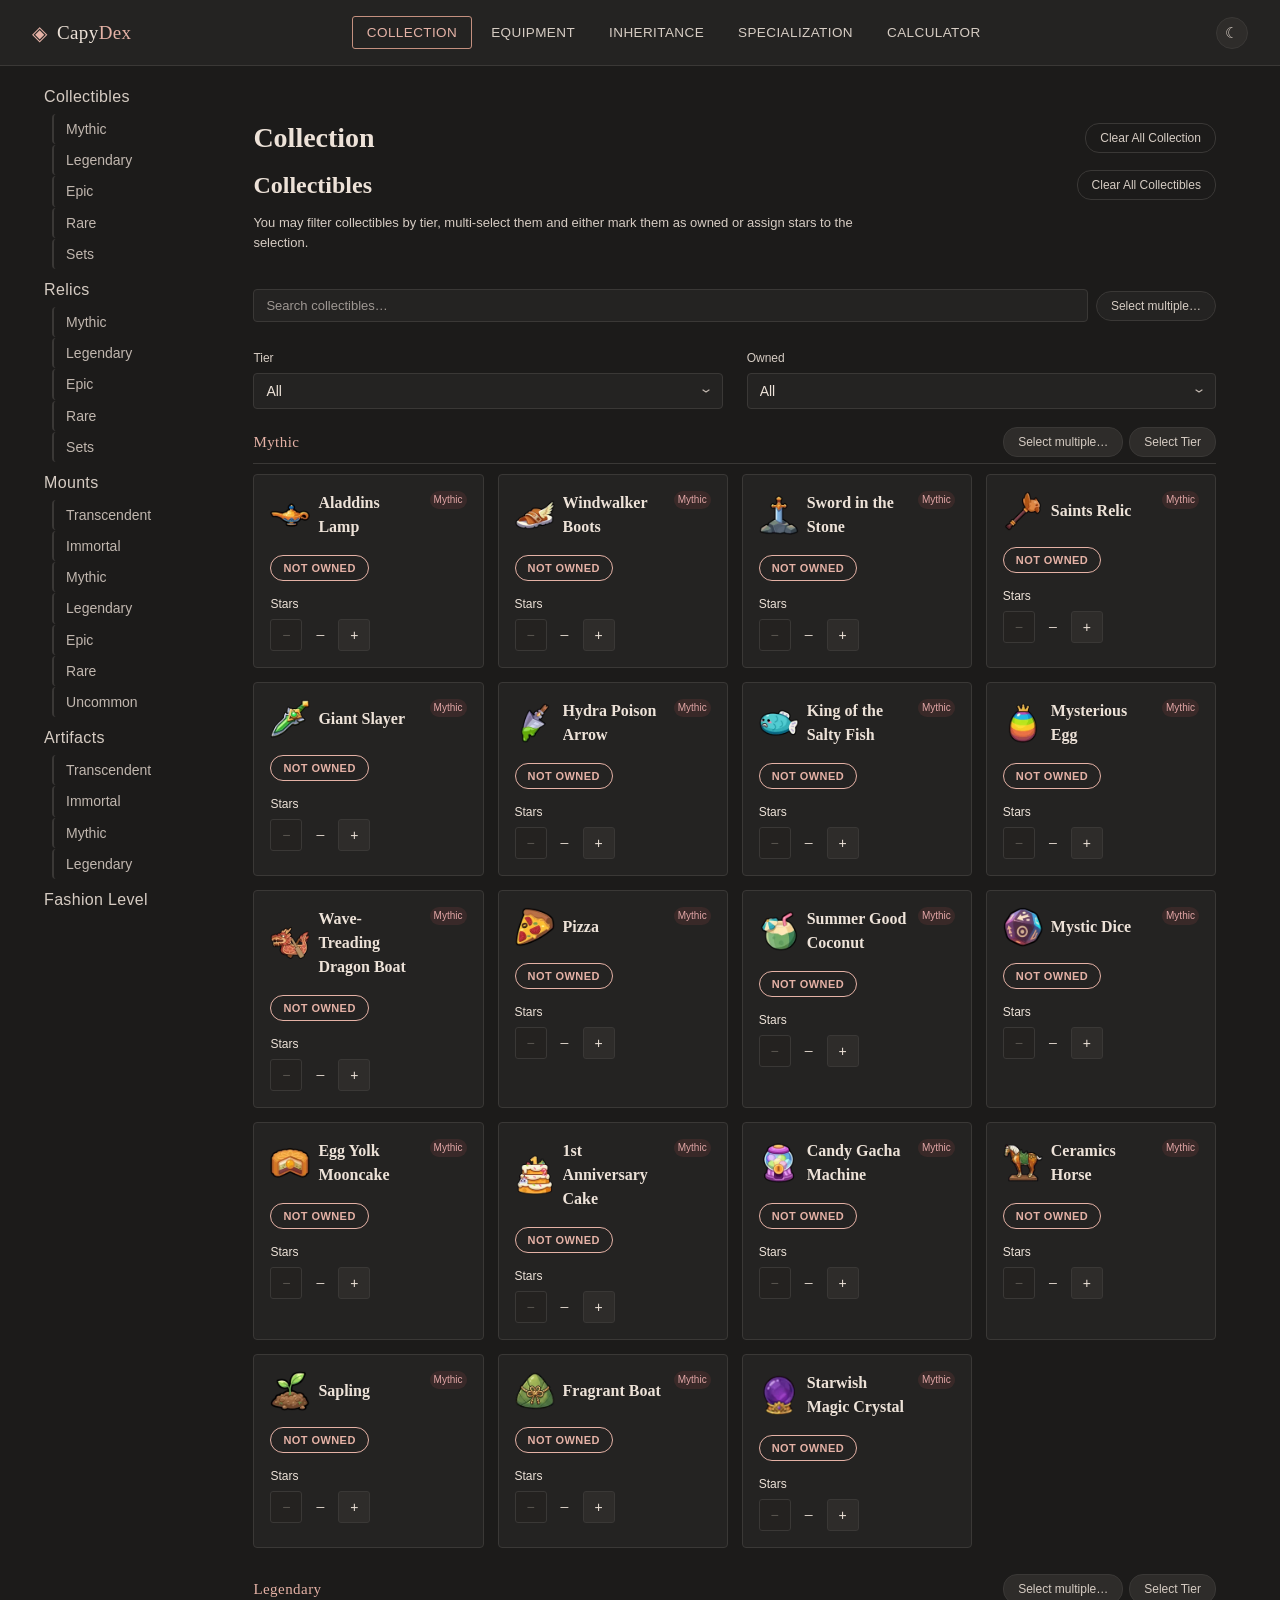
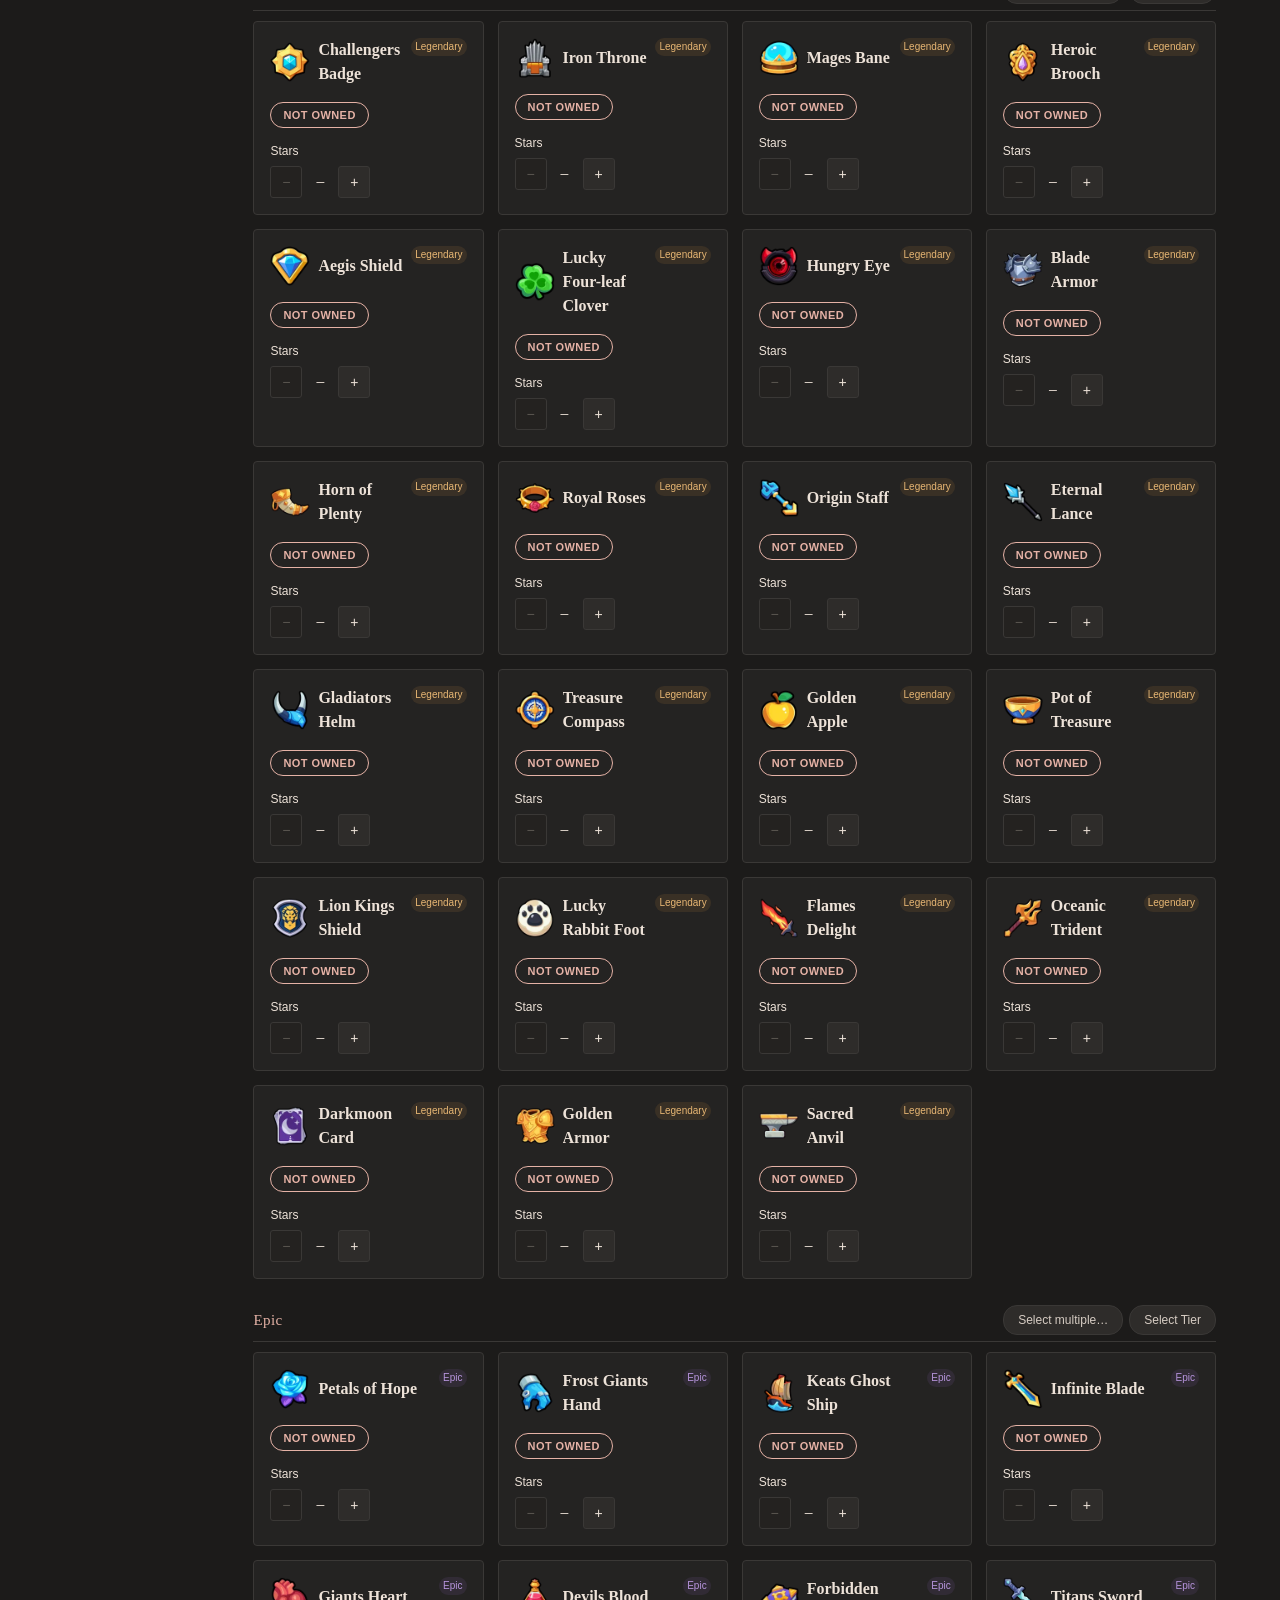
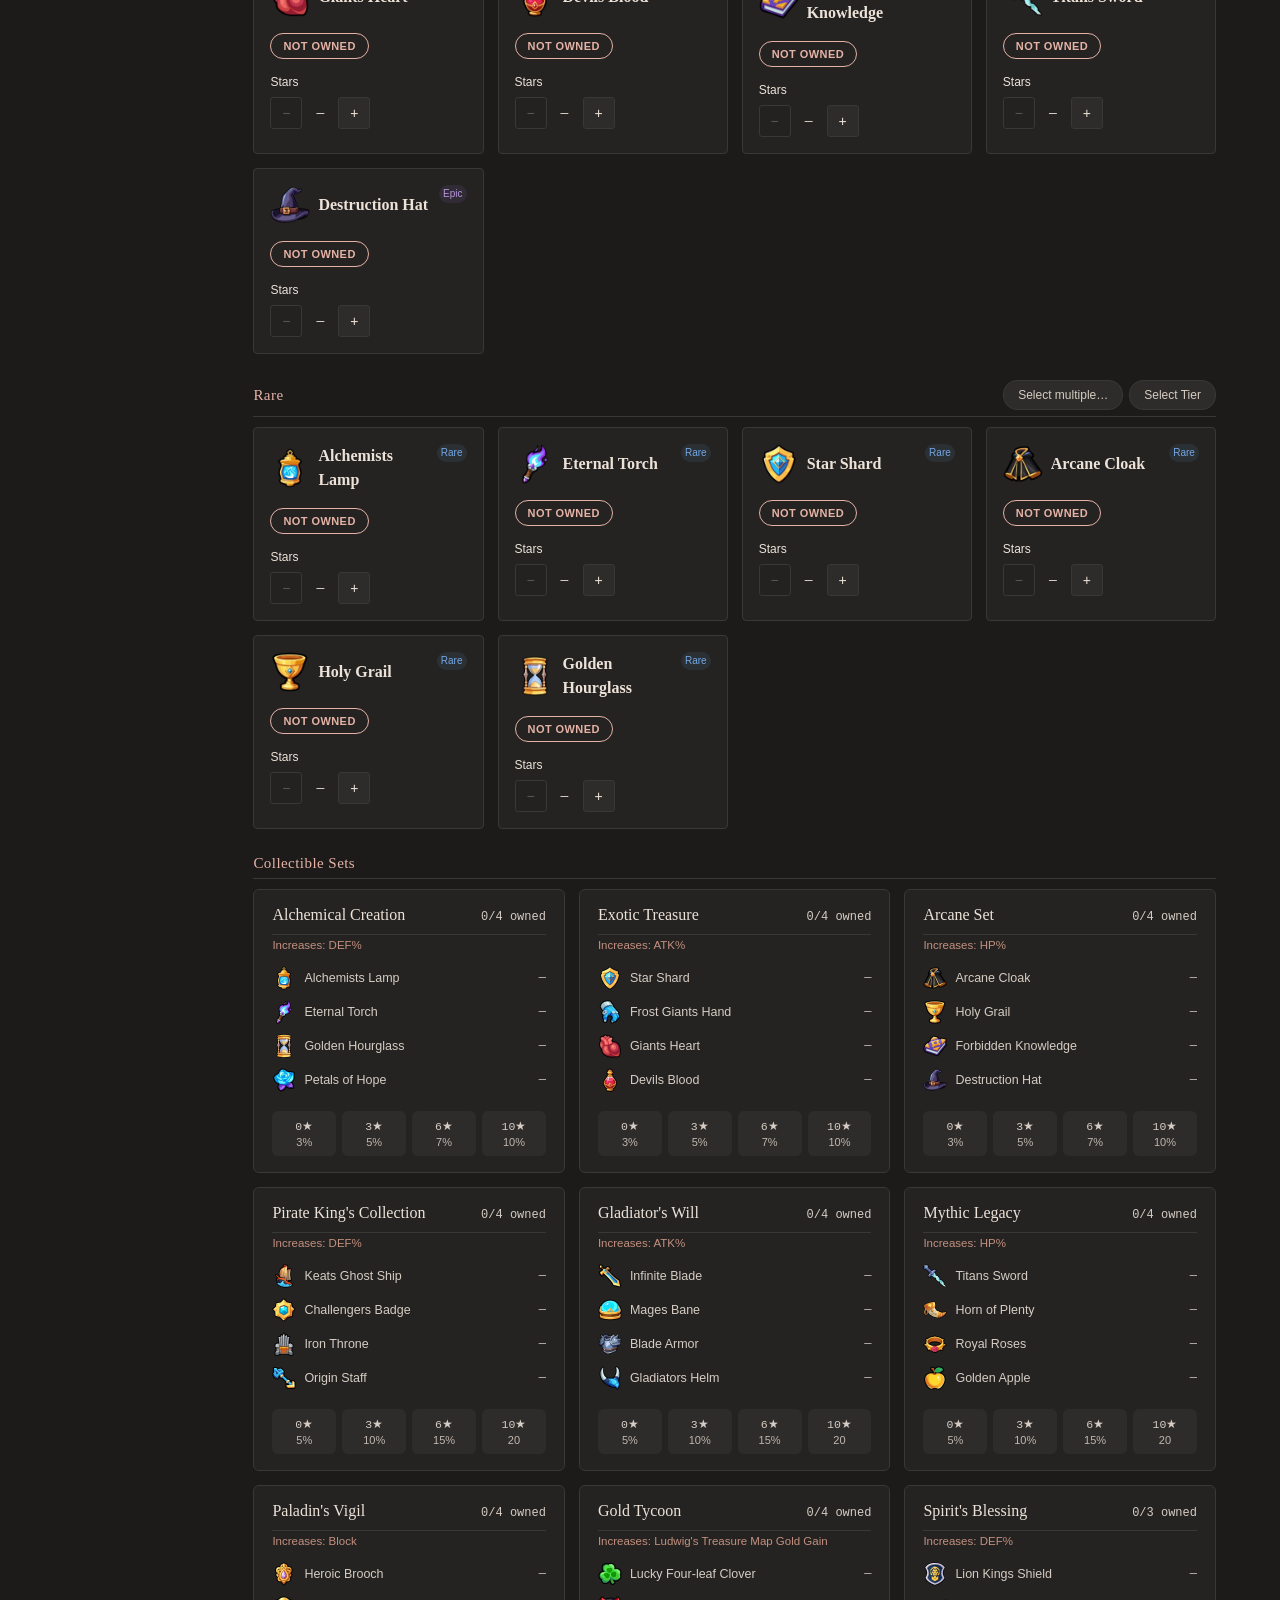
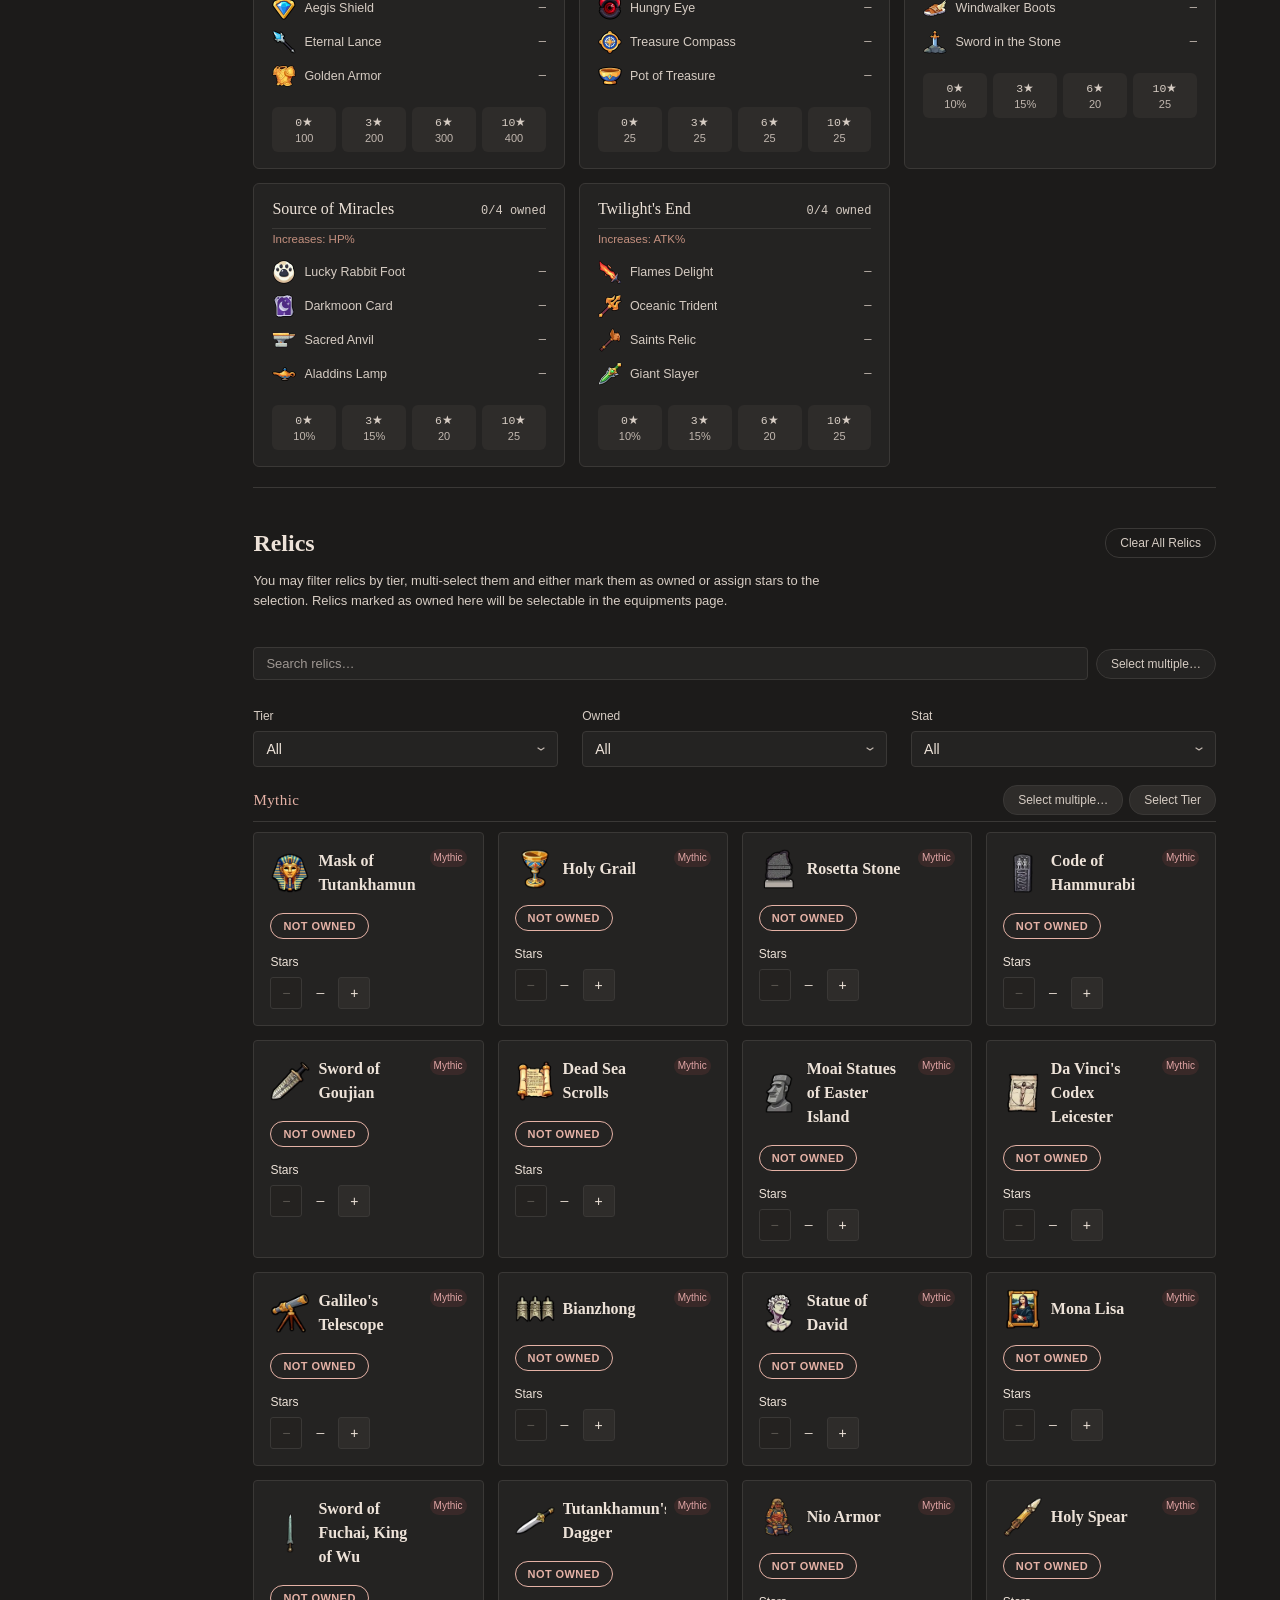
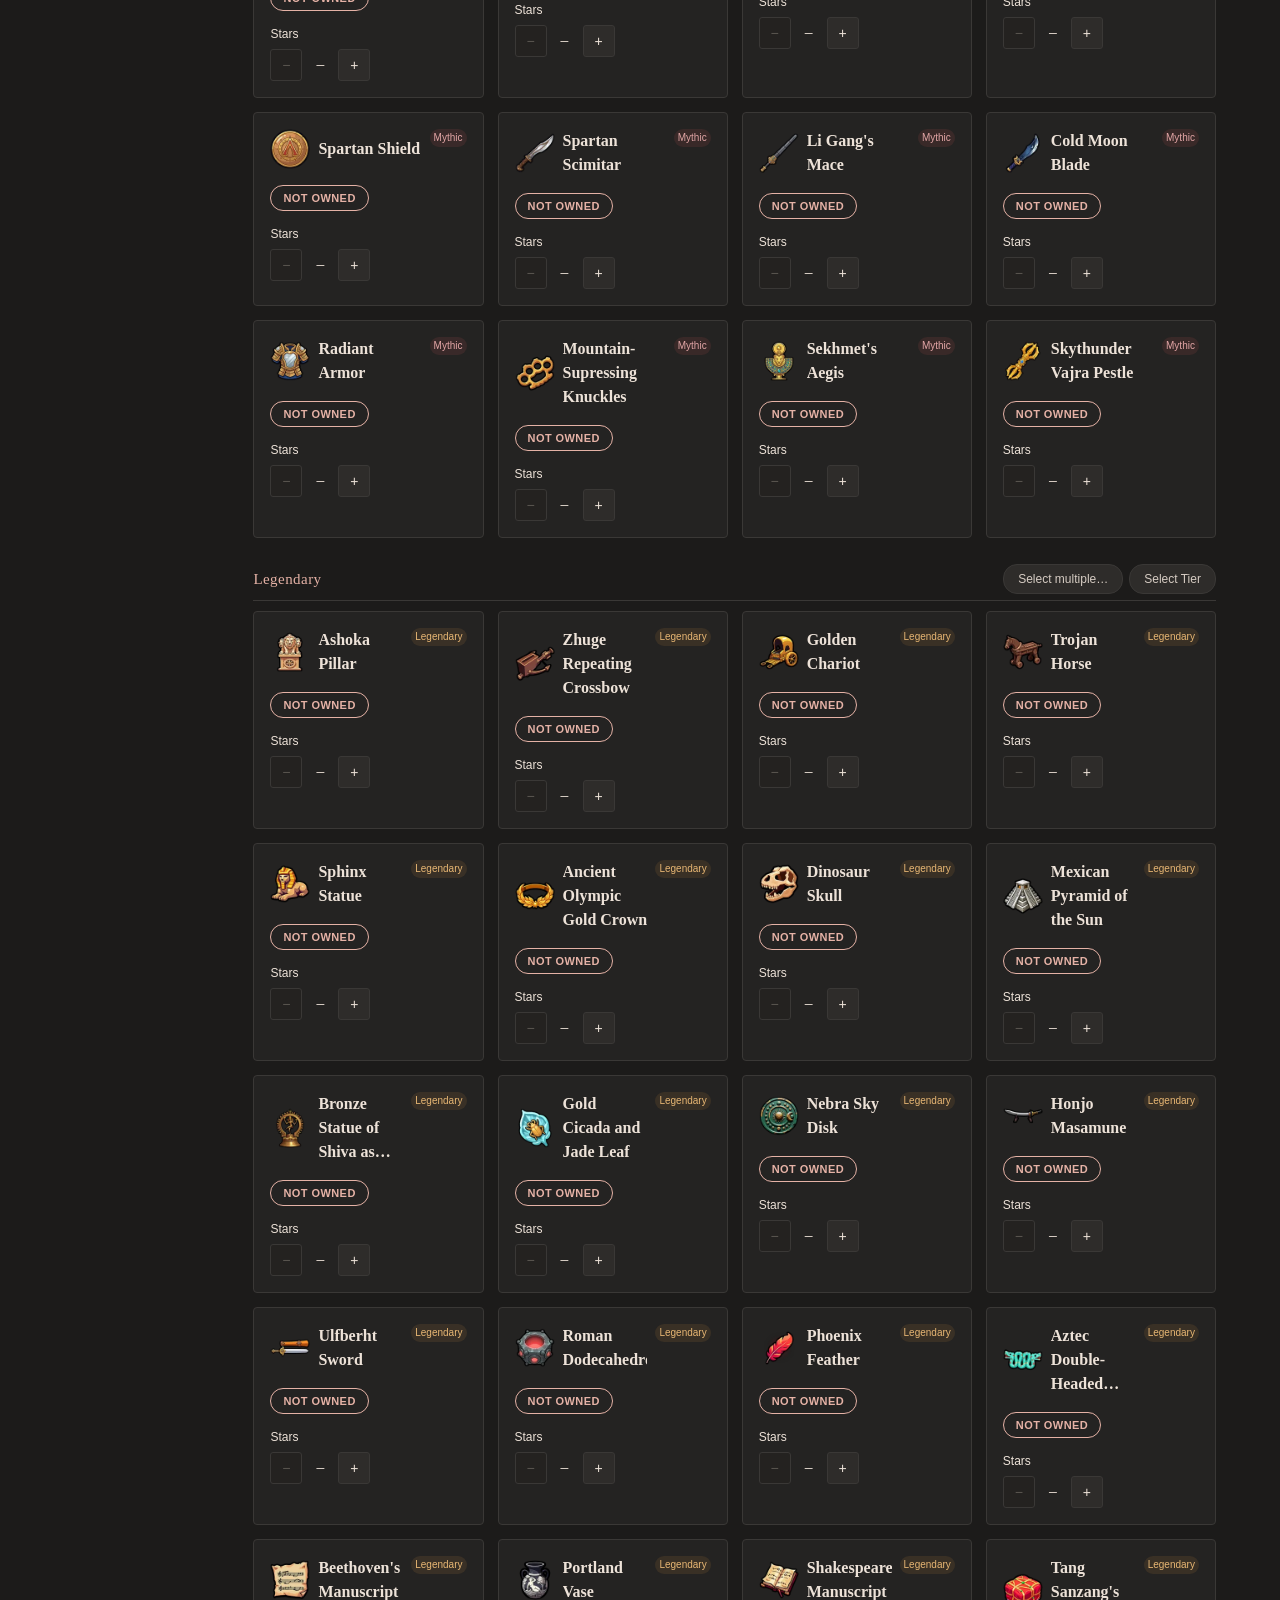
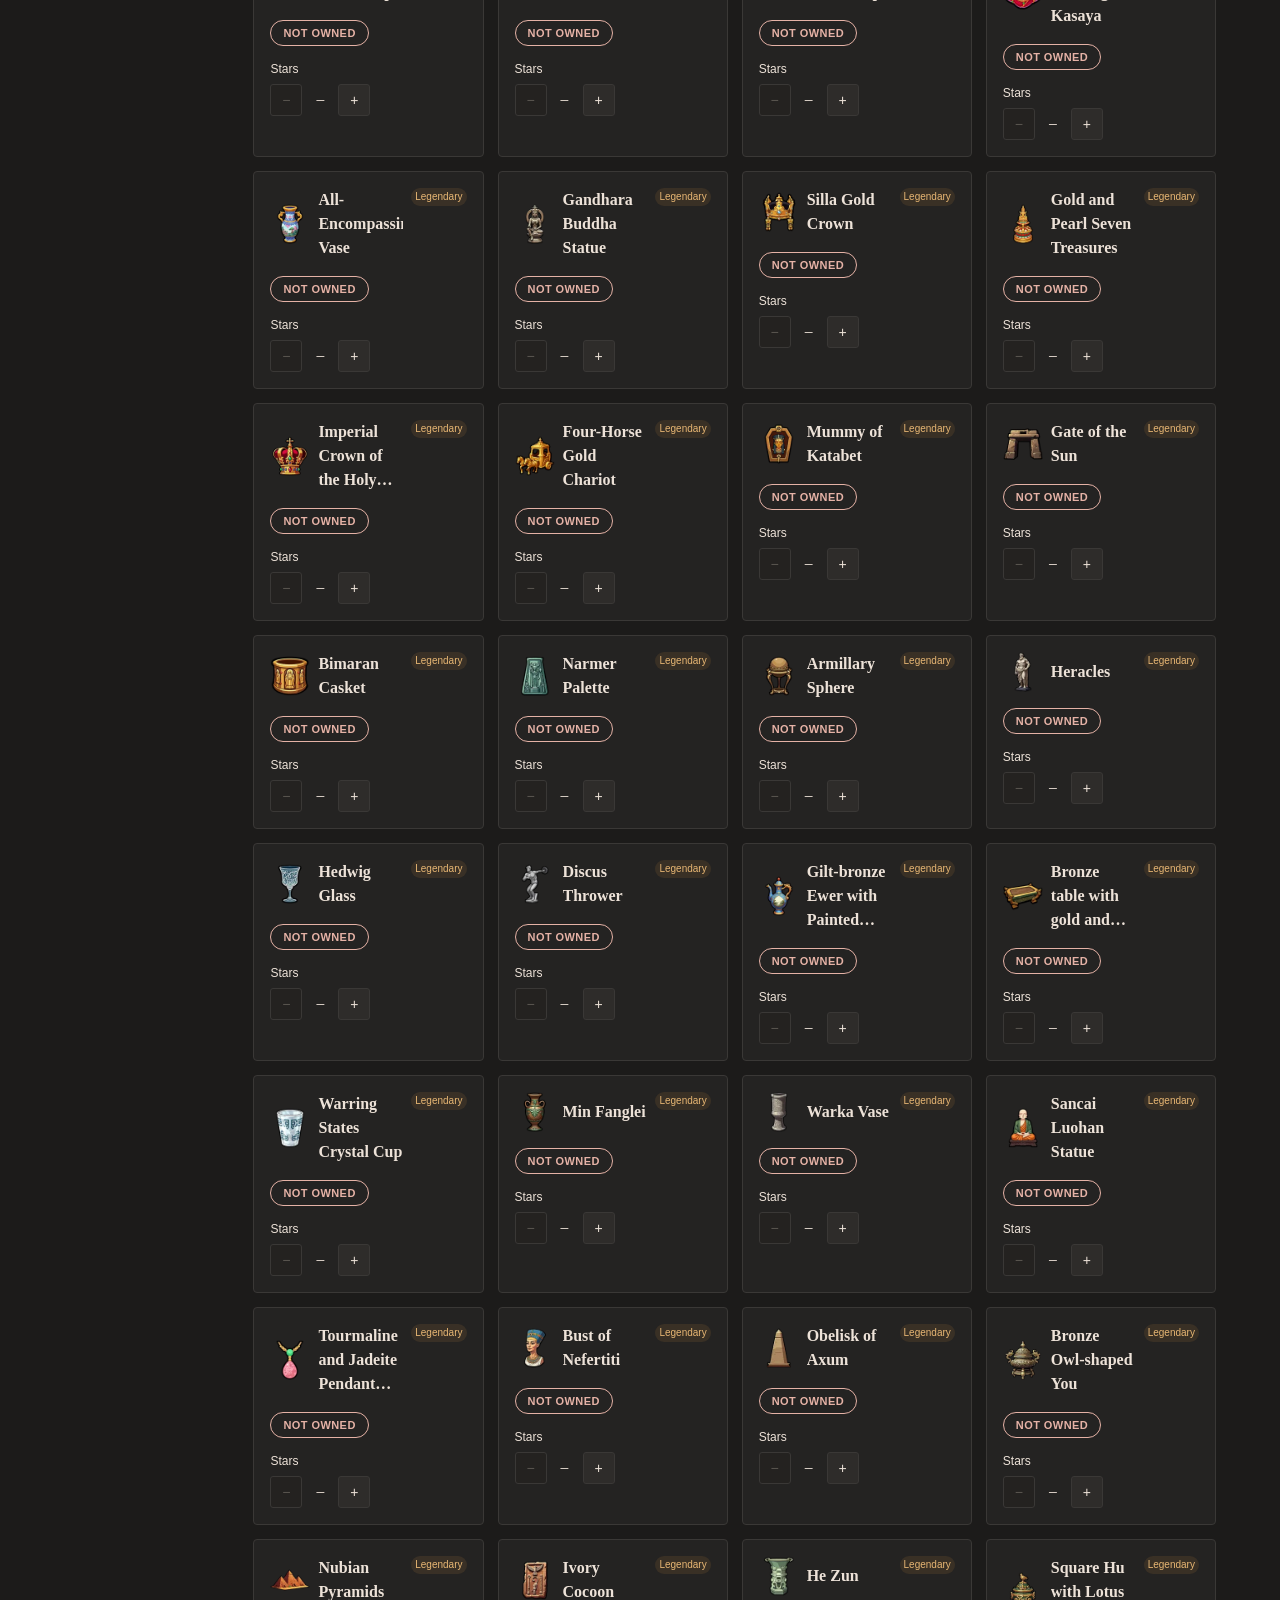
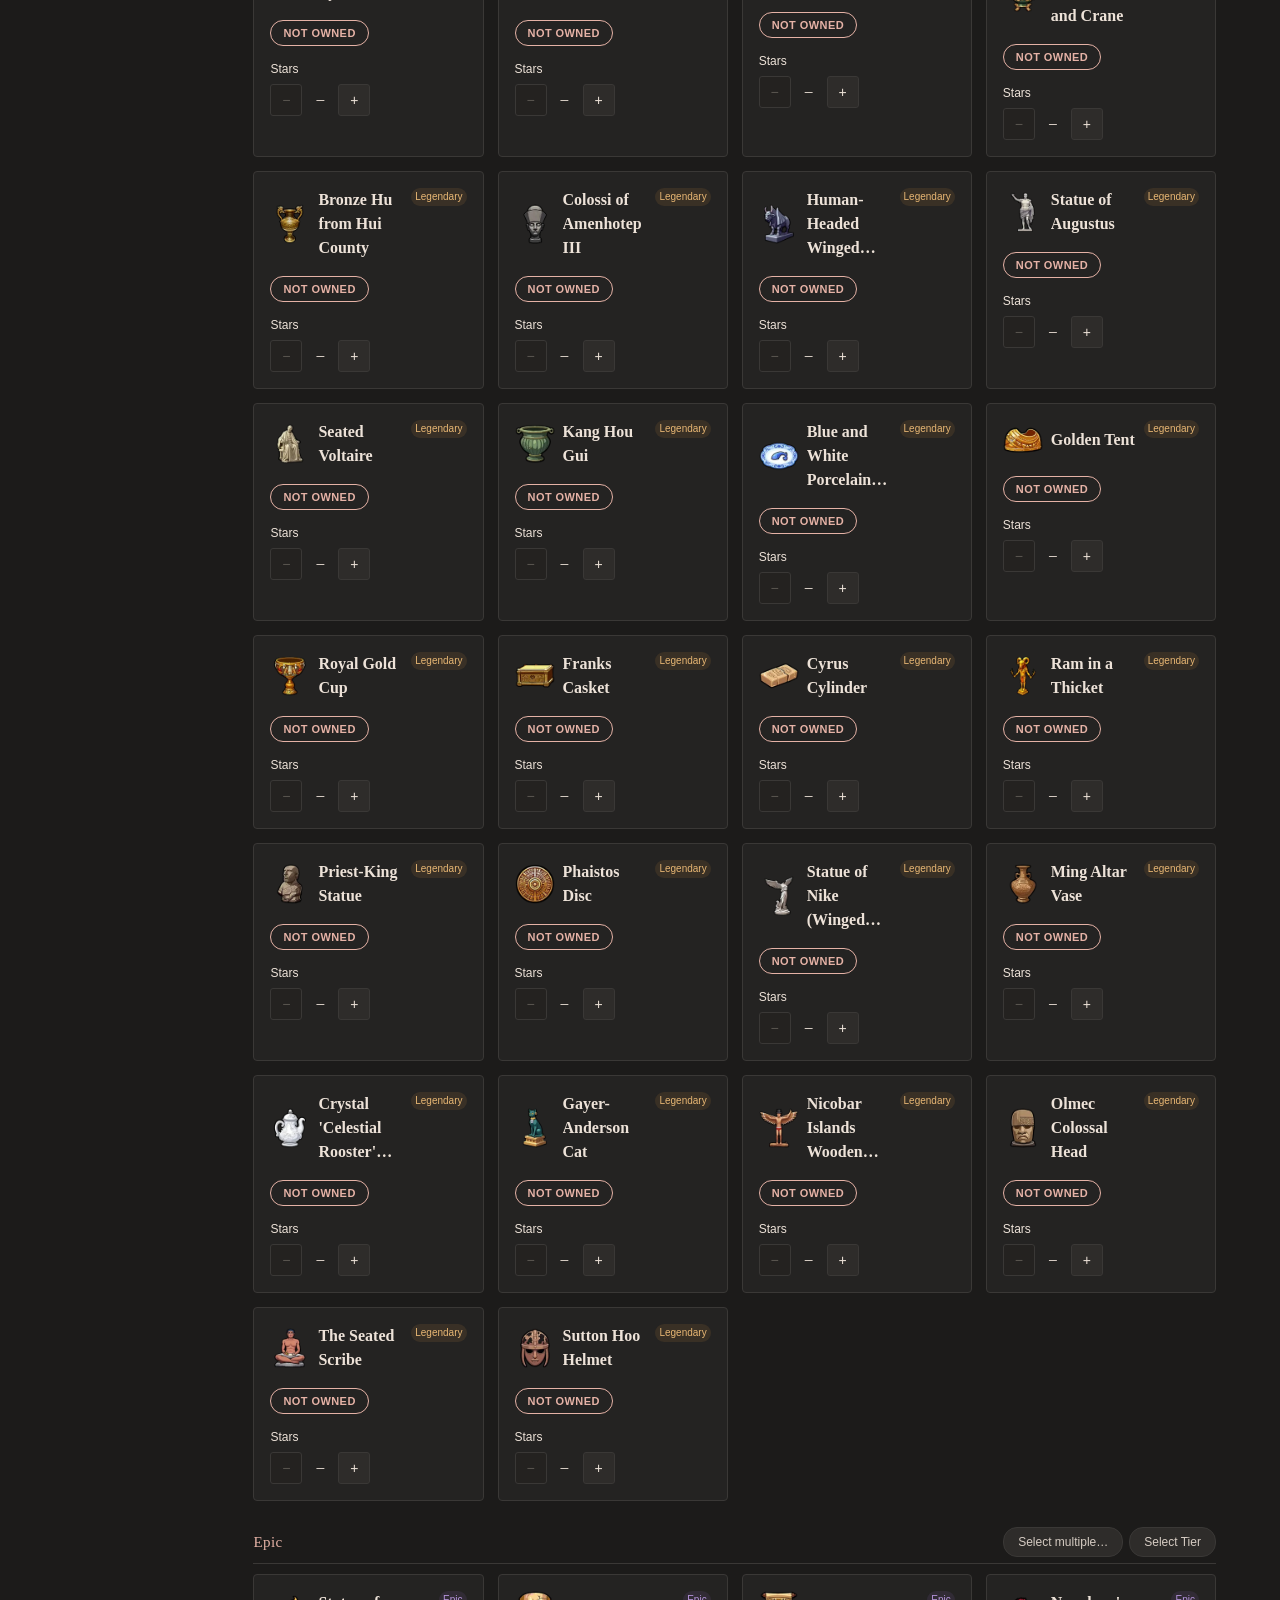
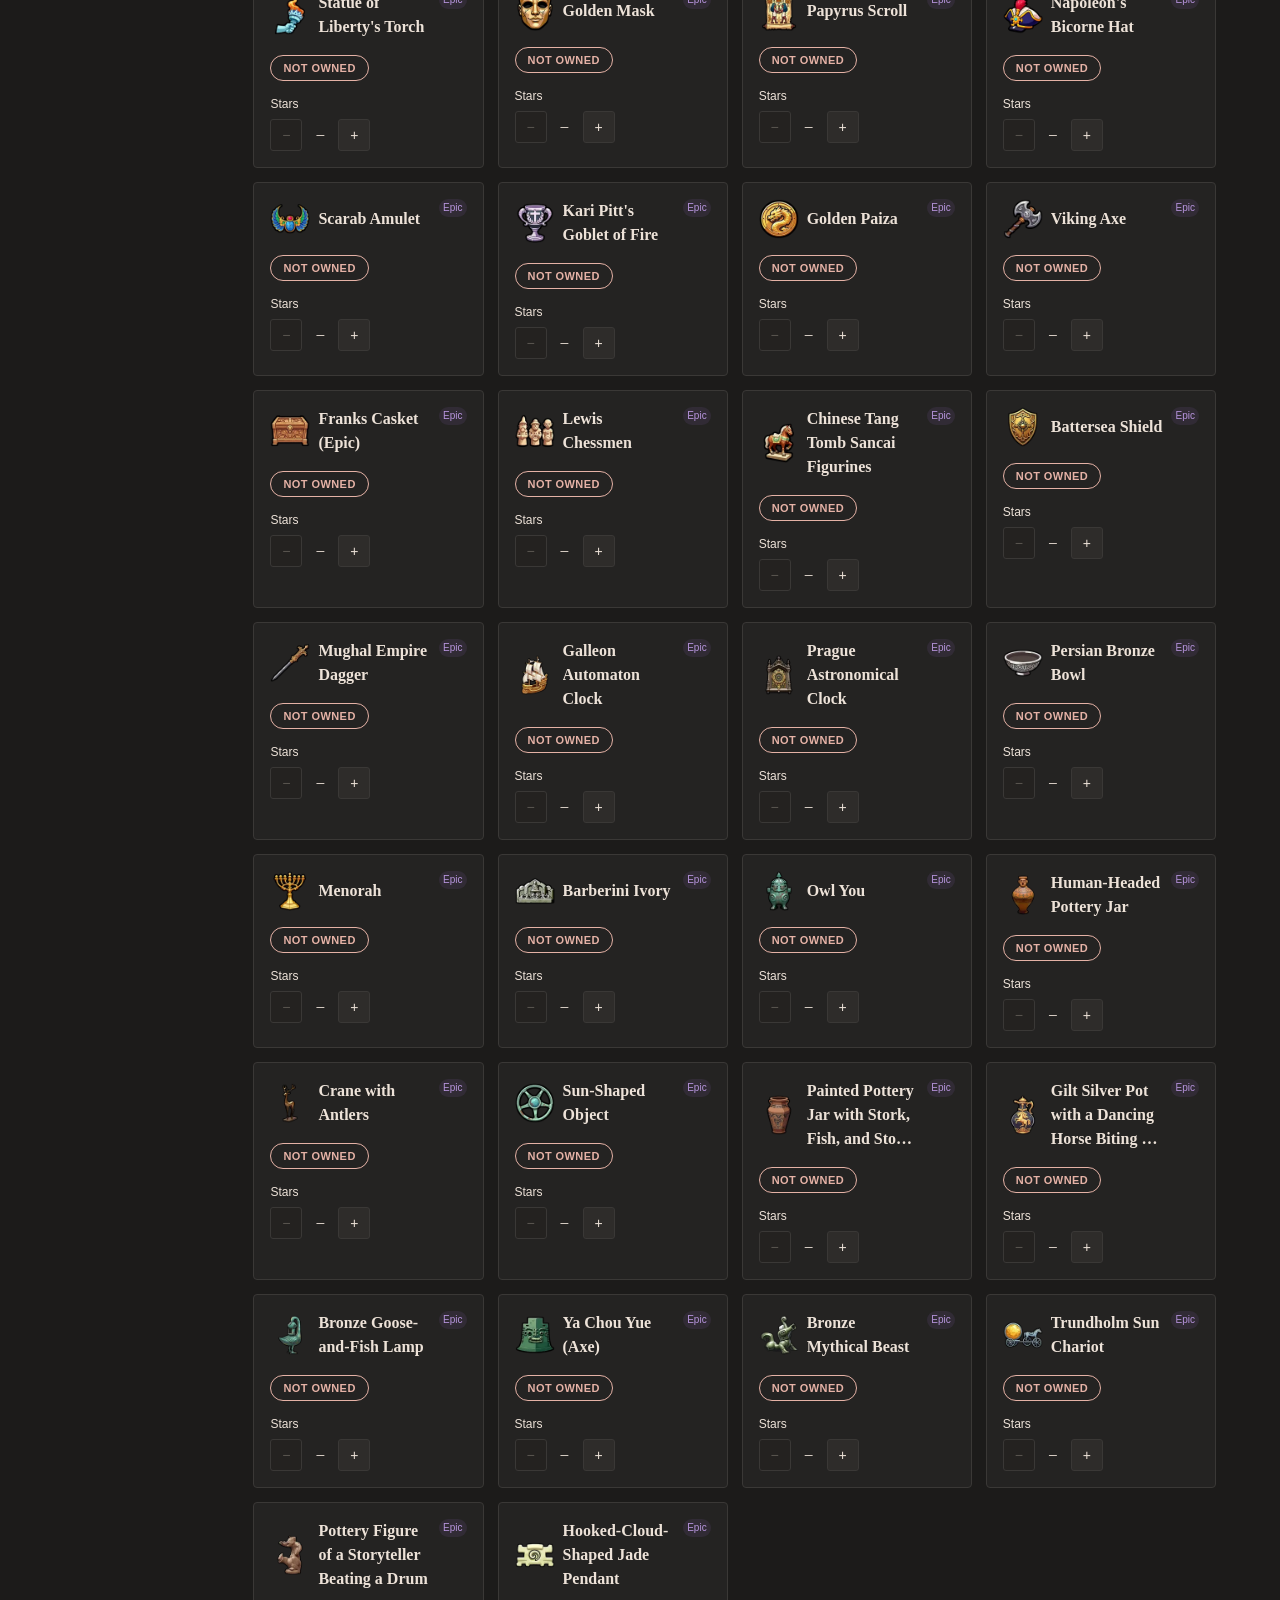
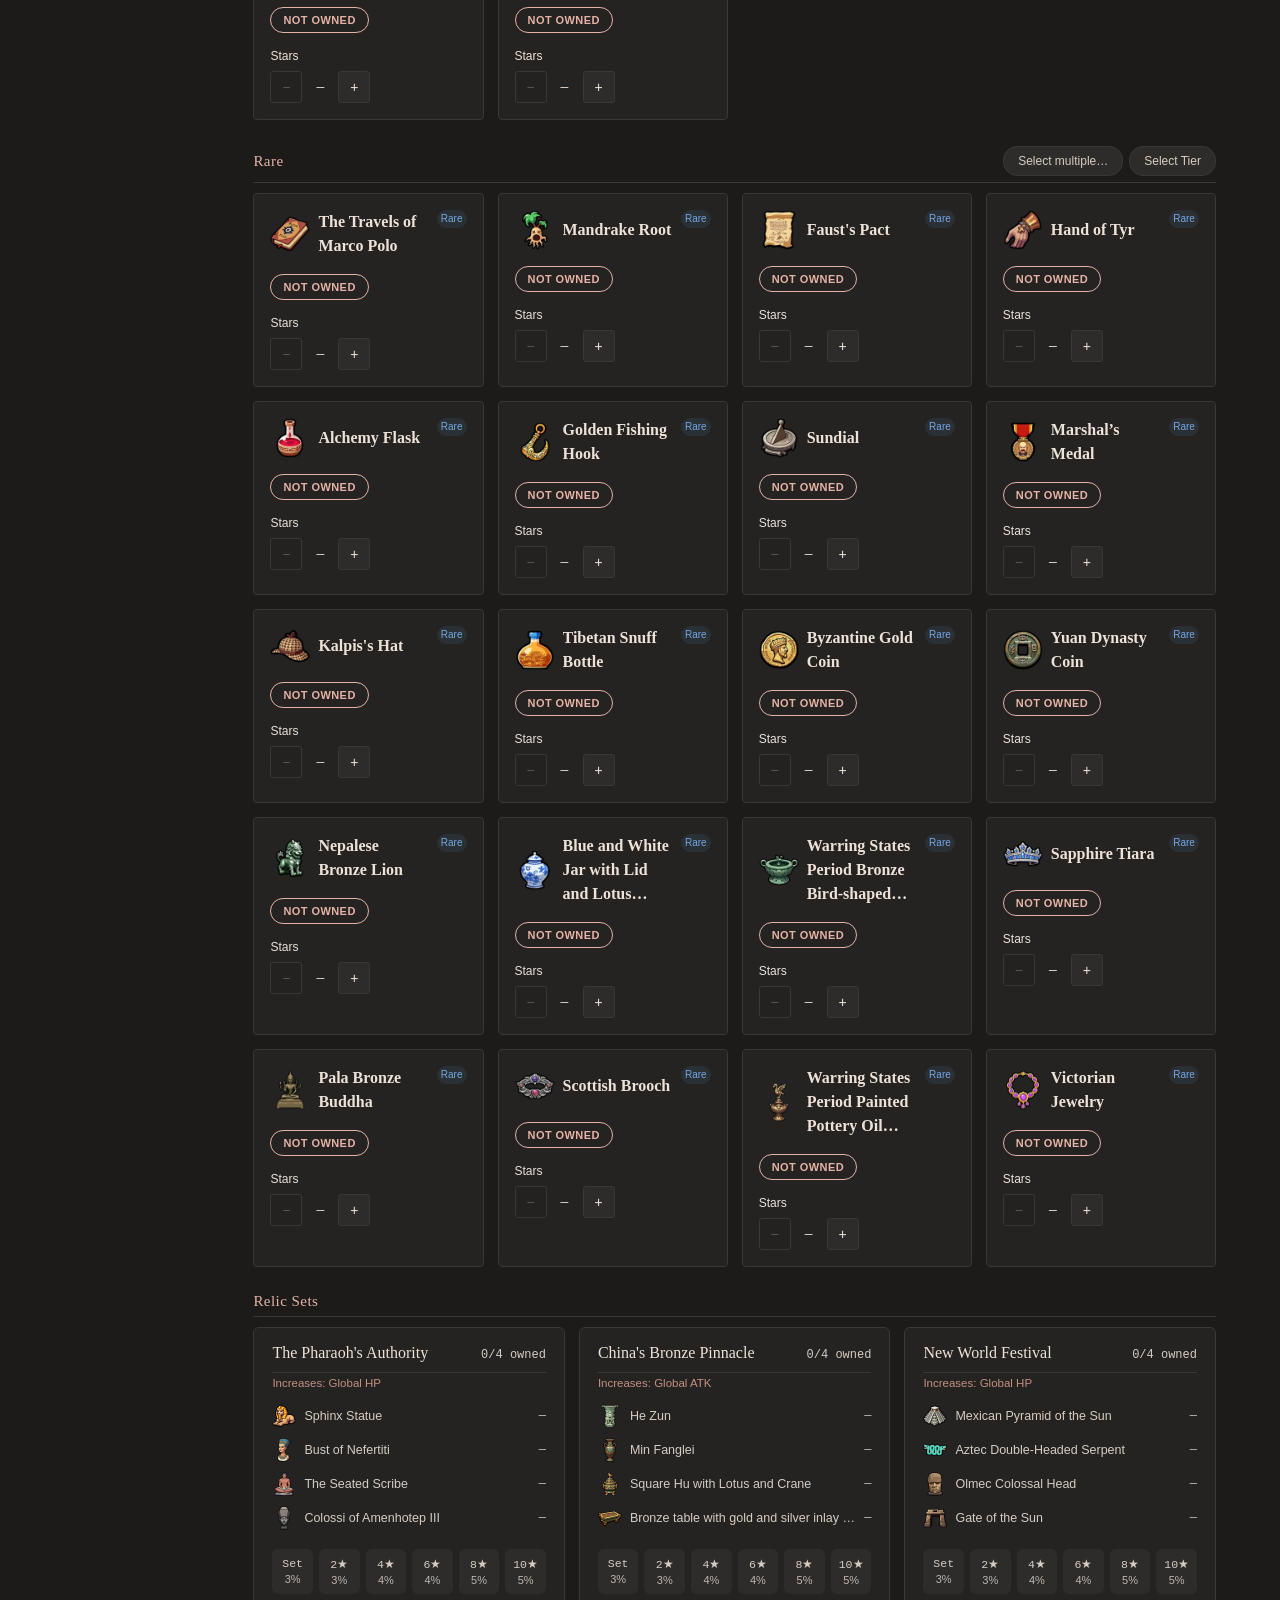
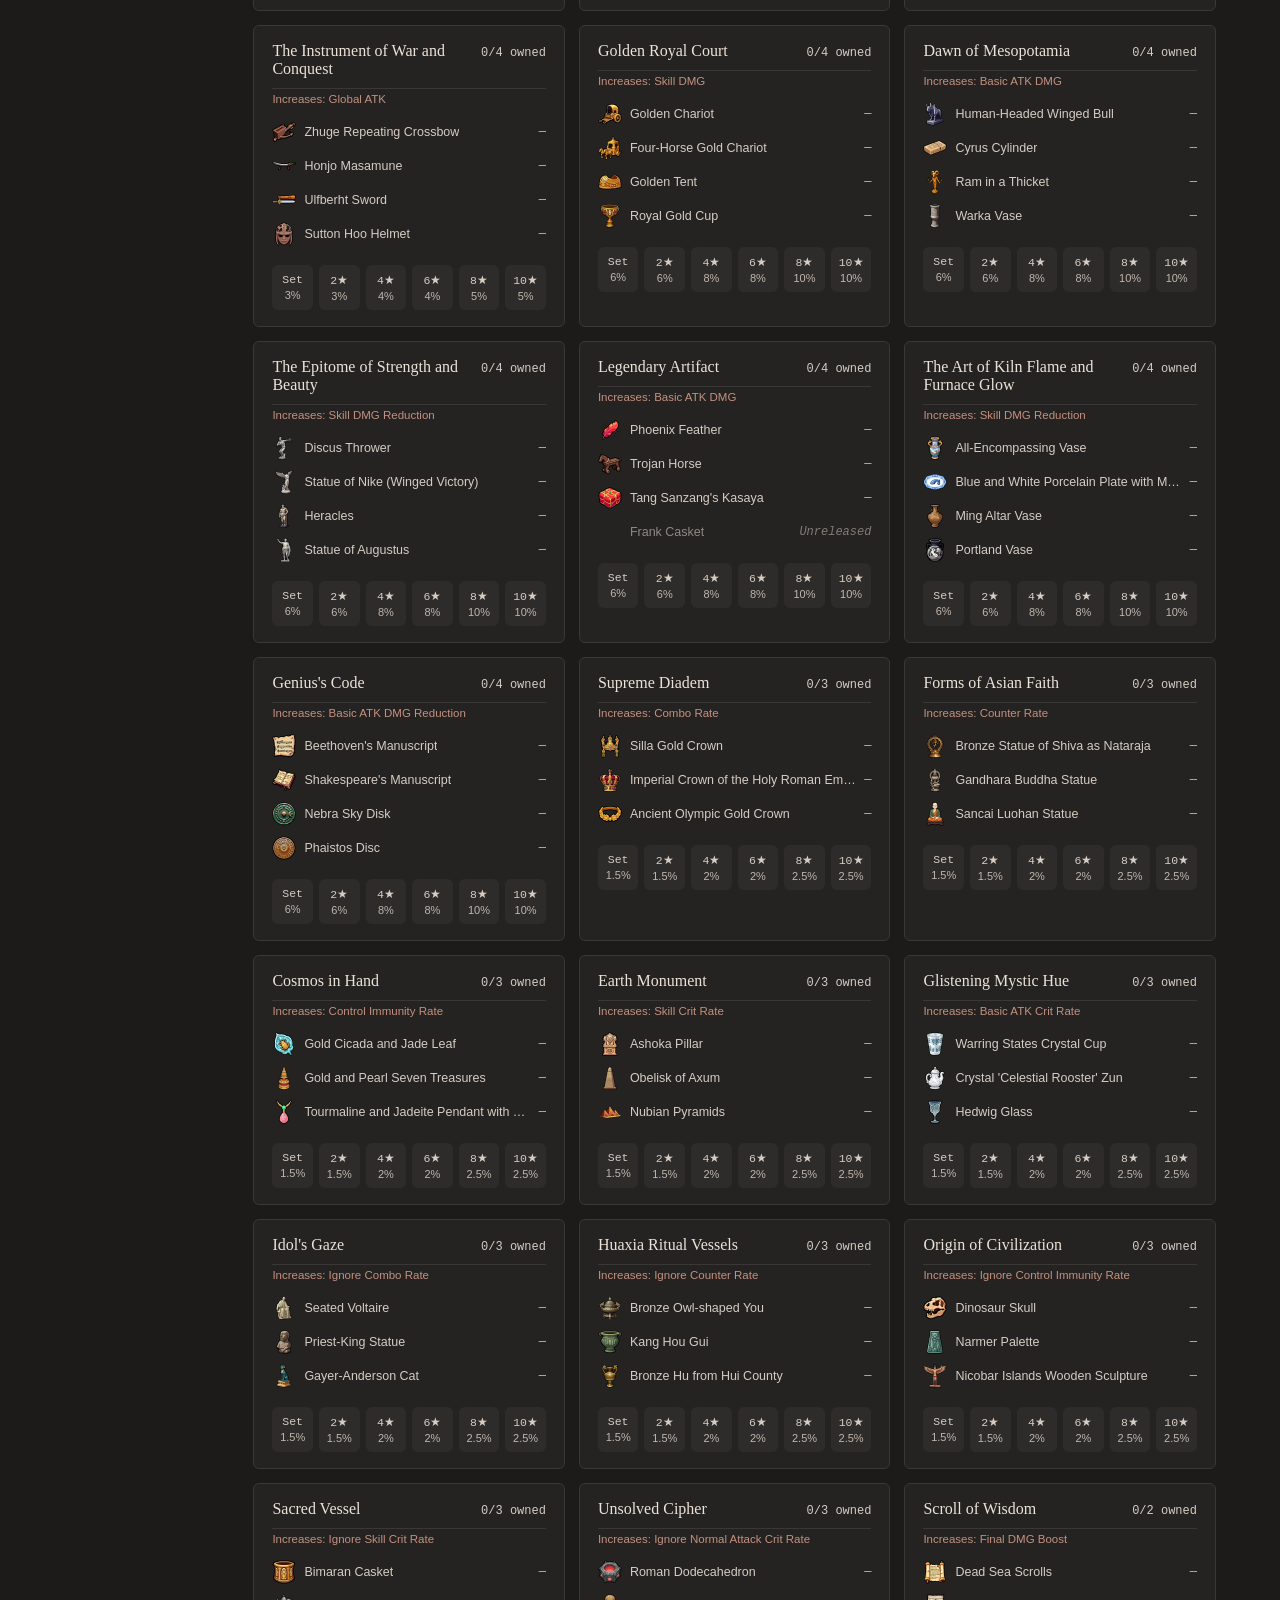
==== commit 04b32403: "Updated OCR" ====
--- a/docs/index.html
+++ b/docs/index.html
@@ -4485,9 +4485,11 @@
               { type: 'image', source: { type: 'base64', media_type: file.type || 'image/jpeg', data: base64 } },
               {
                 type: 'text',
-                text: `Look at the "Psychic Attributes" section of this equipment screenshot (a mobile game UI). Extract each attribute line as JSON.
-
-Each line has a stat name (may be prefixed with "[Special]") and a value (either a percentage like "+29.26%" or a flat number like "+18"). Ignore the parenthetical percentage in gray/muted color next to each line (e.g. "(91.45%)") — that's a roll-quality indicator, not the stat value itself.
+                text: `Look at the "Psychic Attributes" section of this equipment screenshot (a mobile game UI). It's a dark header bar reading "Psychic Attributes" (with a "Loadout N" button on the right), followed by EXACTLY 4 lines of stats. Extract only those 4 lines as JSON.
+
+Each of the 4 lines has a stat name (may be prefixed with "[Special]") and a value (either a percentage like "+29.26%" or a flat number like "+18"). Ignore the parenthetical percentage in gray/muted color next to each line (e.g. "(91.45%)") — that's a roll-quality indicator, not the stat value itself.
+
+Stop reading once you've captured those 4 lines. Below them is a SEPARATE, unrelated list of effect descriptions, each with a green or blue circular bullet icon (e.g. "Release 1 lightning bolt each turn" followed by something like "Lightning Damage +50%"). That lower list is NOT part of Psychic Attributes, even when it happens to mention a stat name that sounds identical to one of the 4 real lines above it — never pull a value from that lower, bulleted section, and never let it overwrite or substitute for one of the 4 real lines. If you can only clearly find fewer than 4 lines in the actual Psychic Attributes panel, only return the ones you're confident about — do not fill in a missing line using text from the bulleted section below.
 
 Respond with ONLY a JSON array, no other text, in this exact shape:
 [{"name": "Basic ATK DMG", "value": 29.26, "isPercent": true}]`,
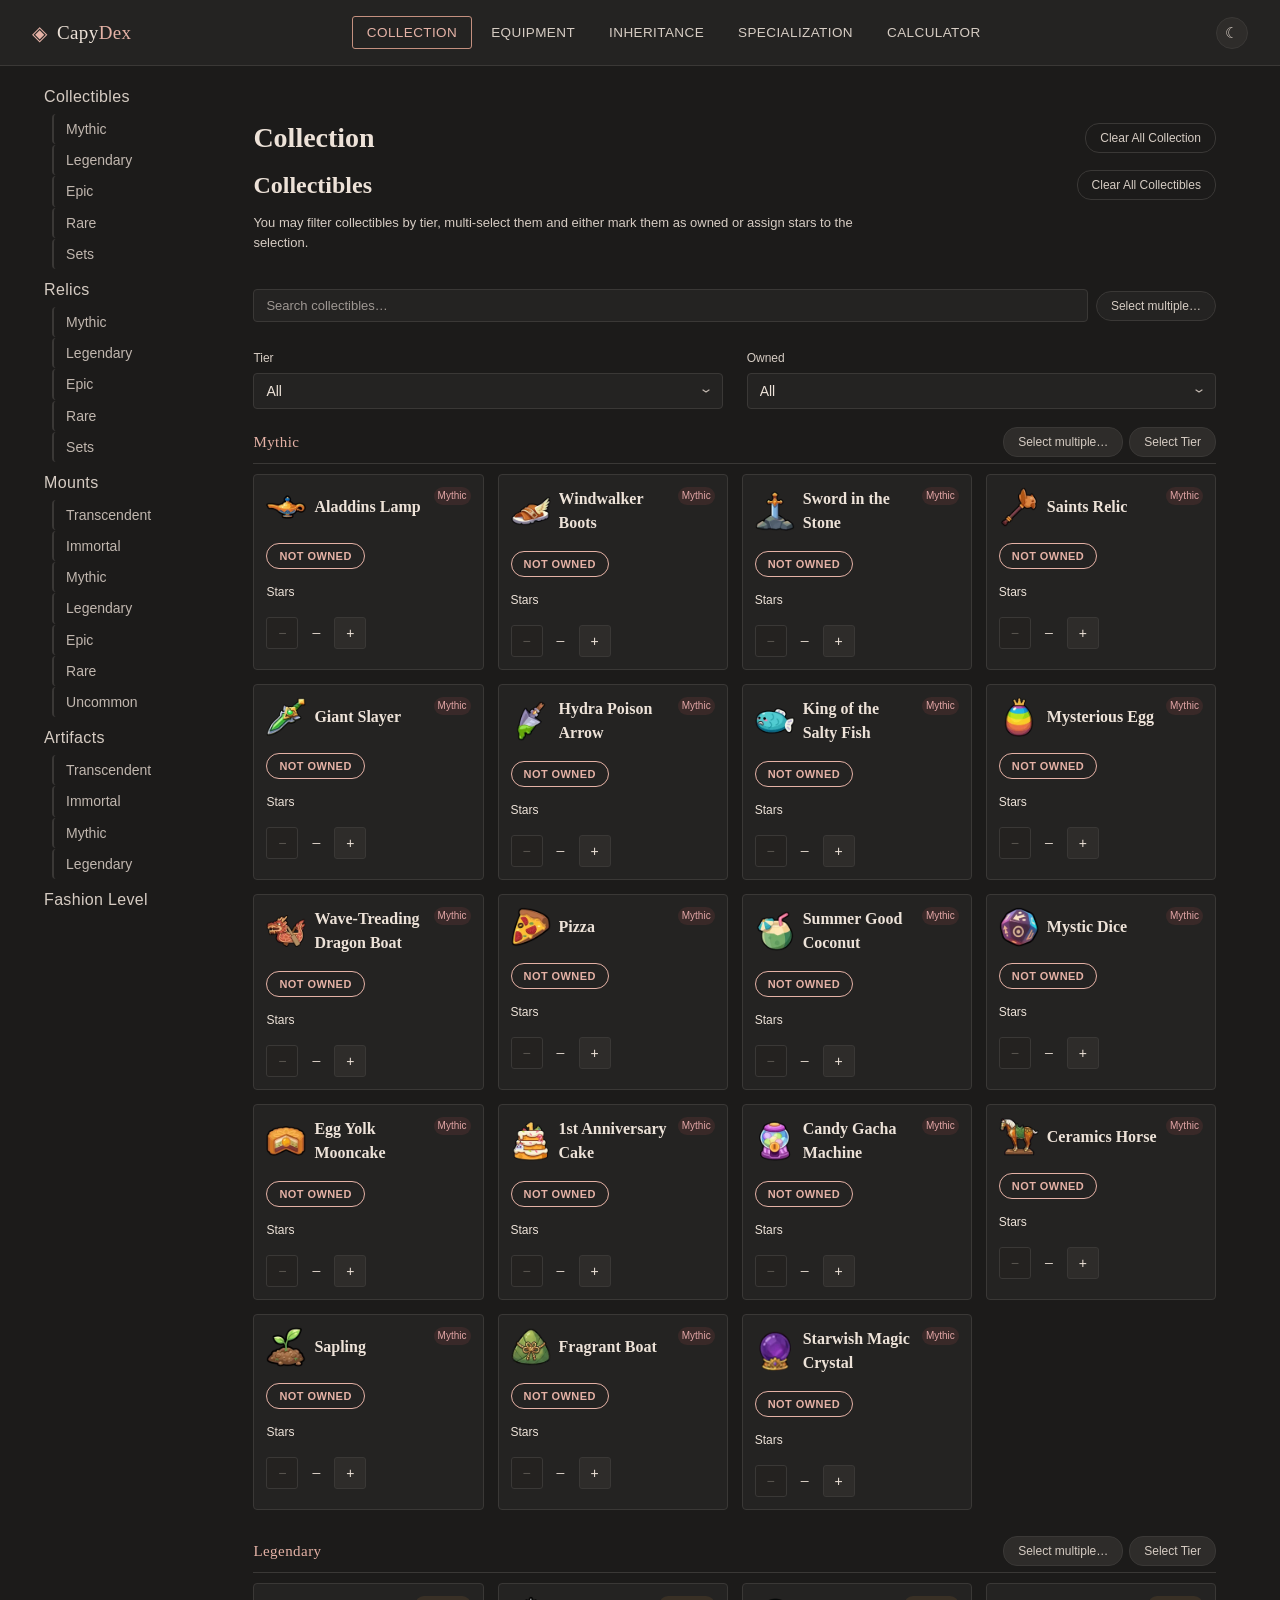
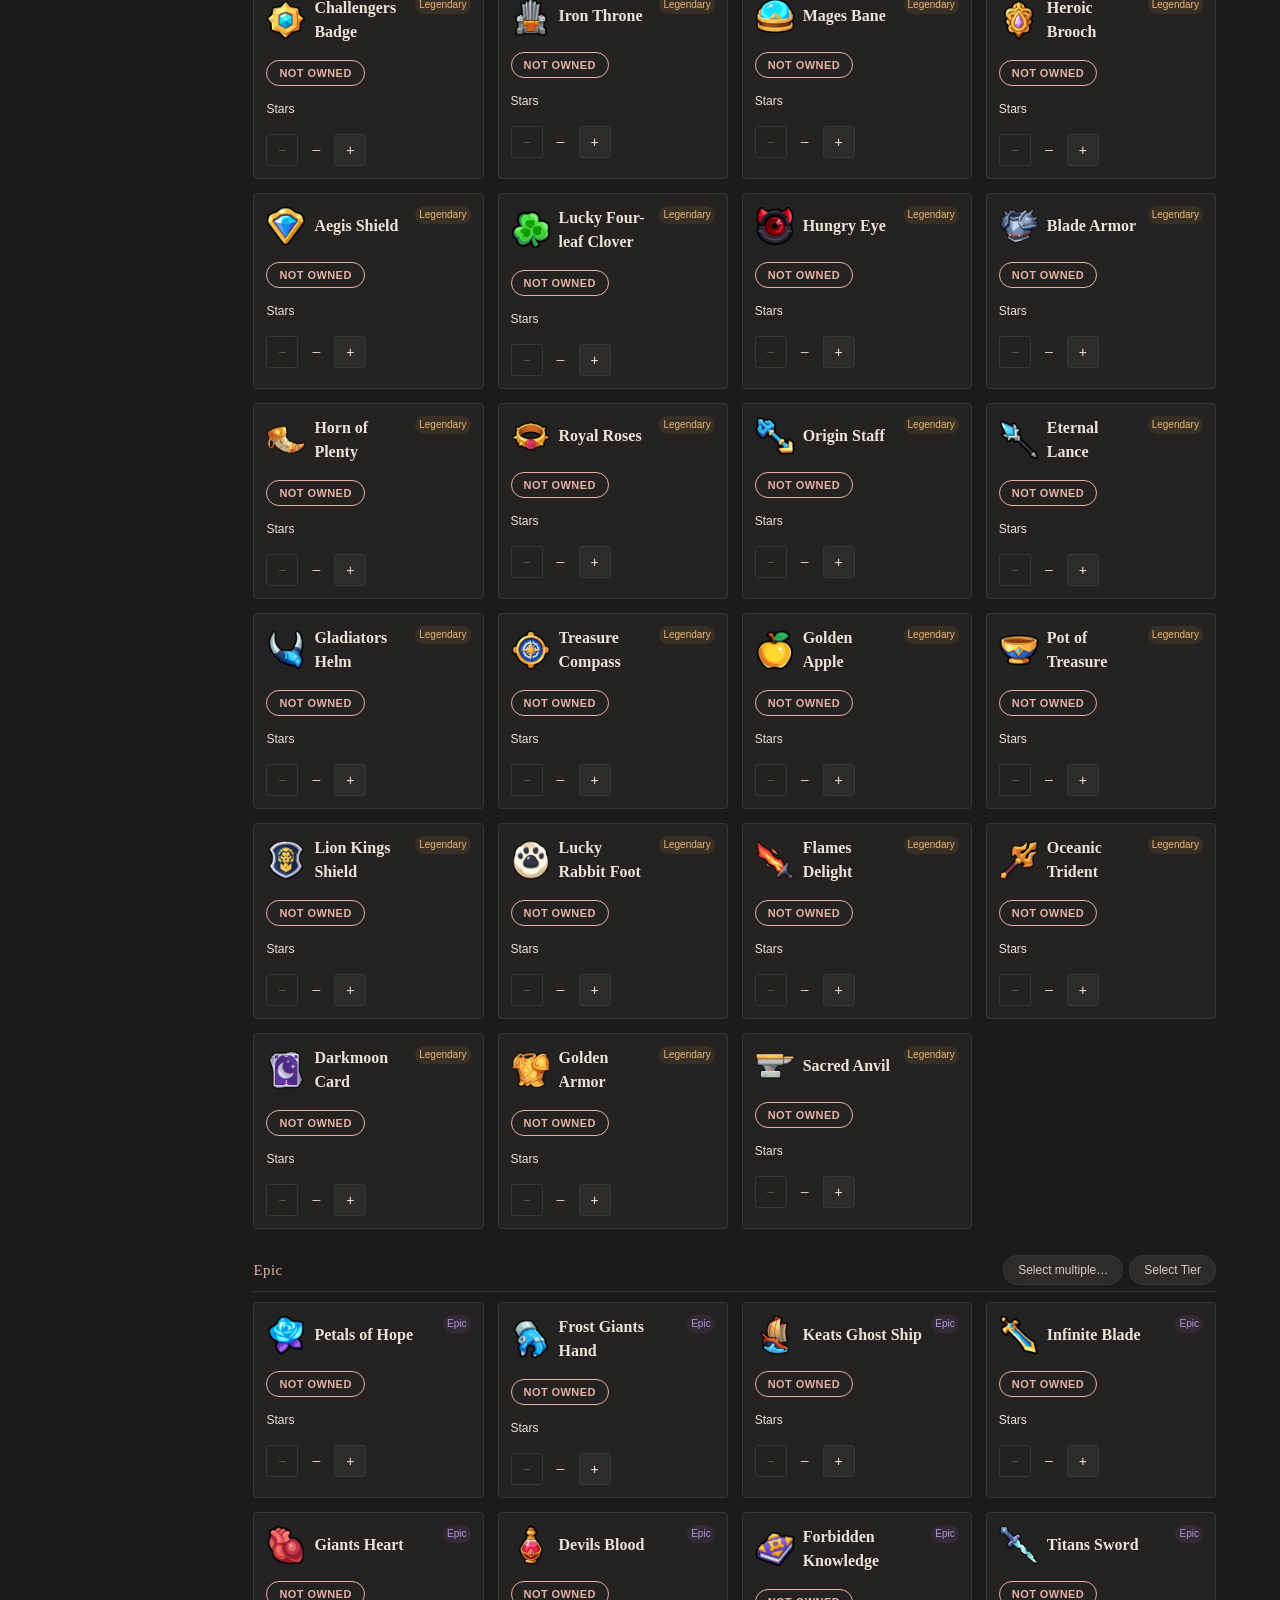
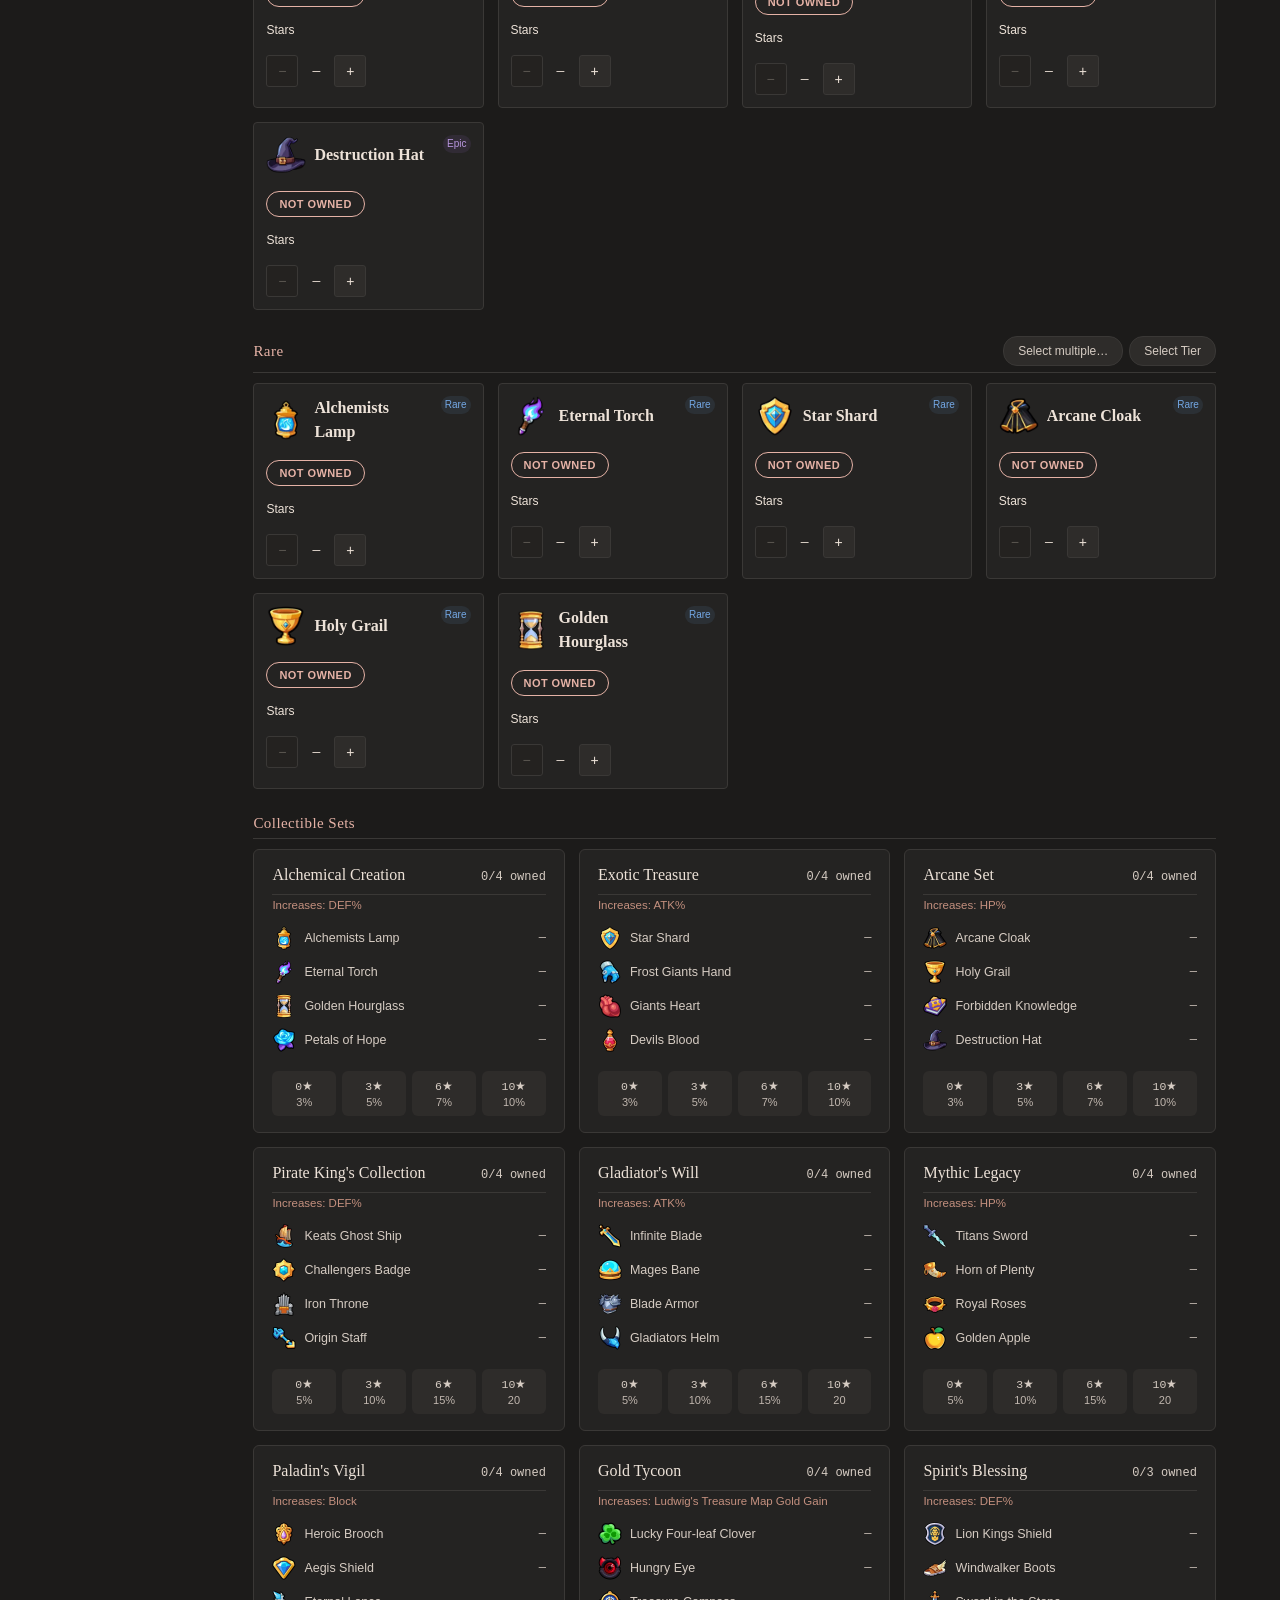
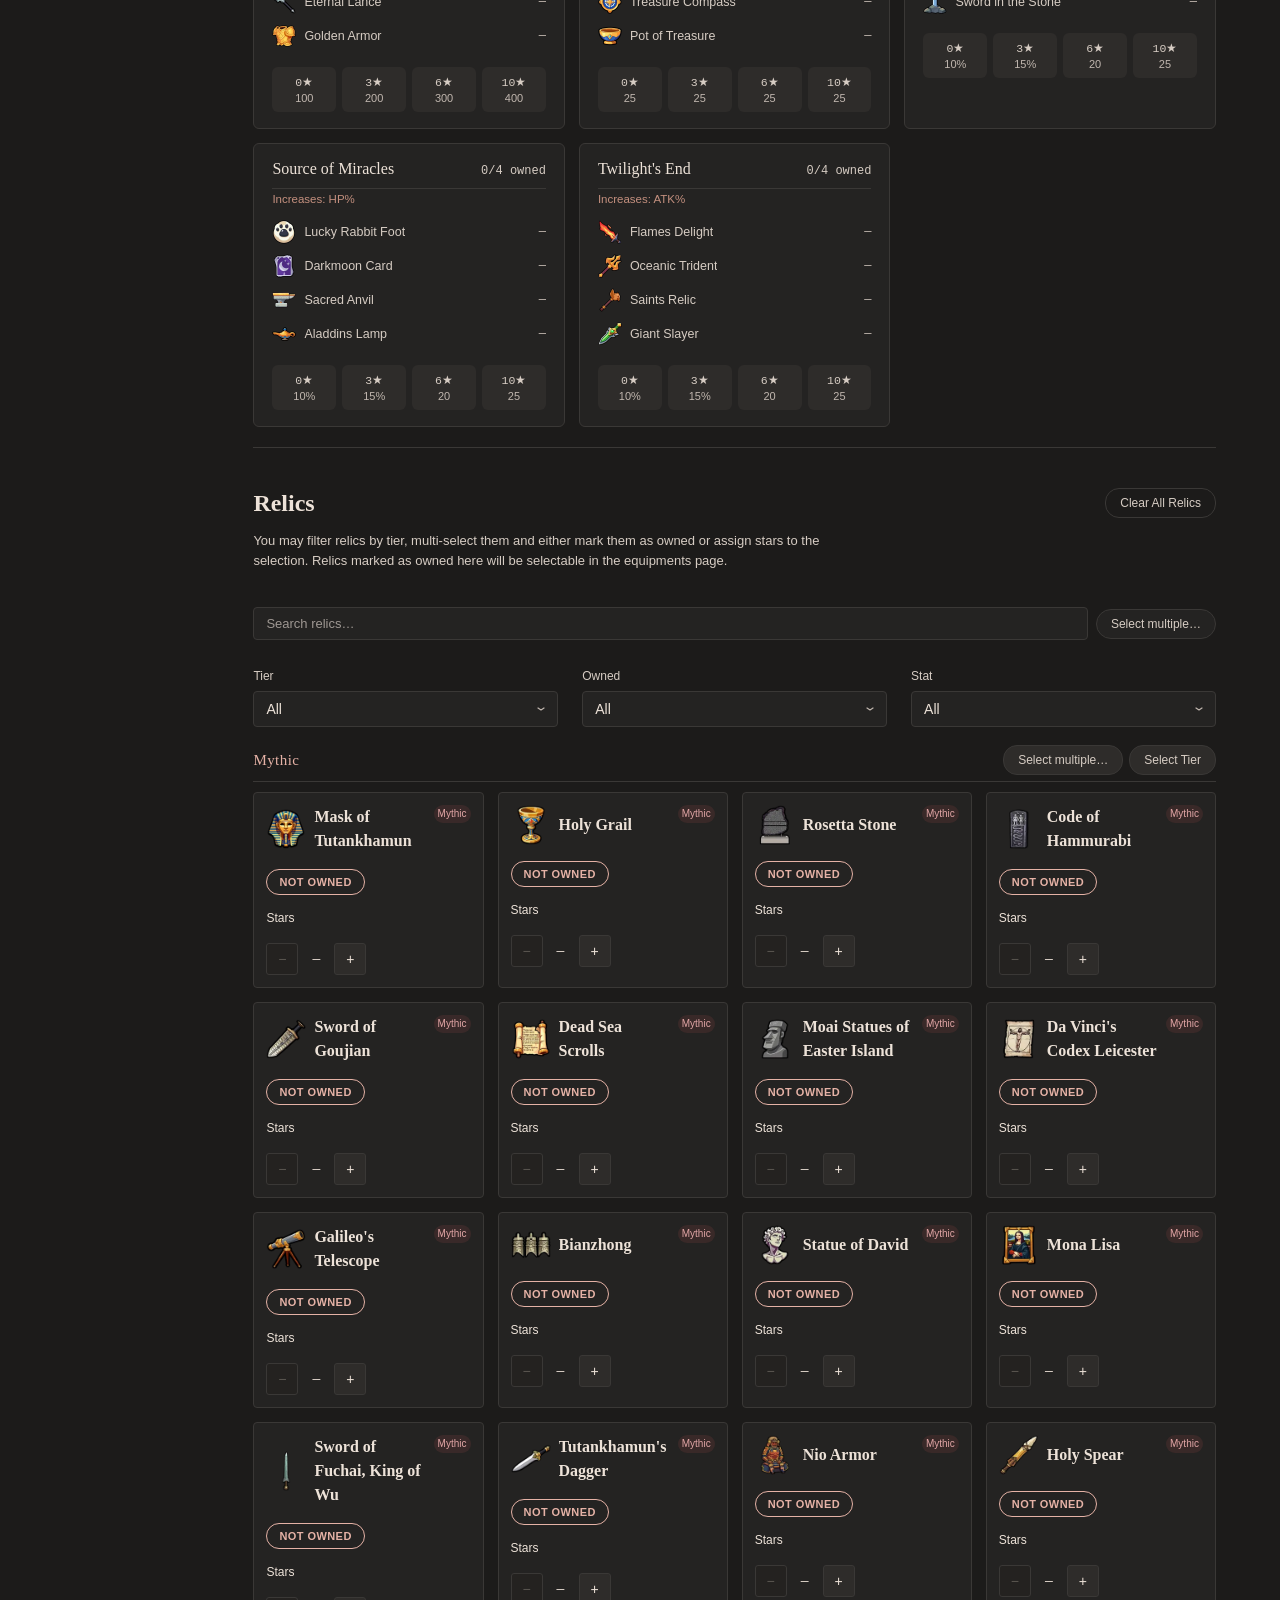
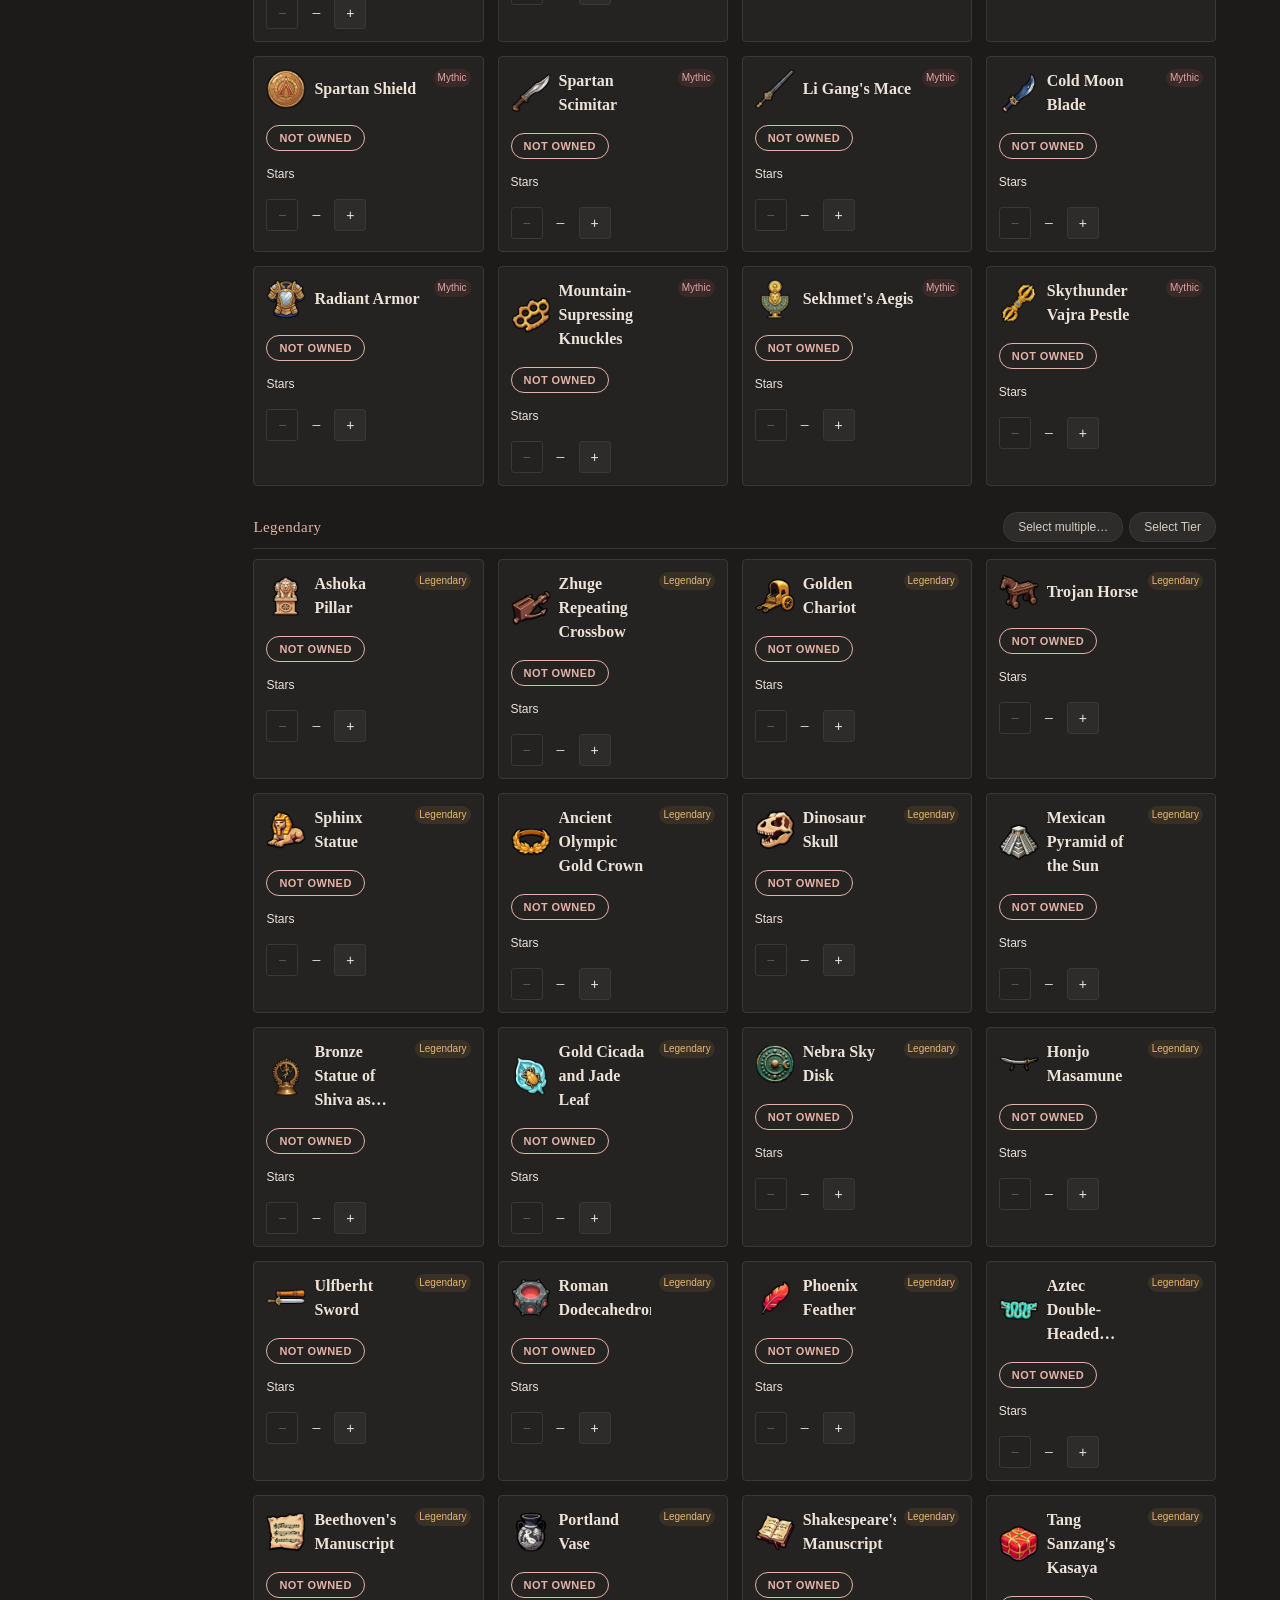
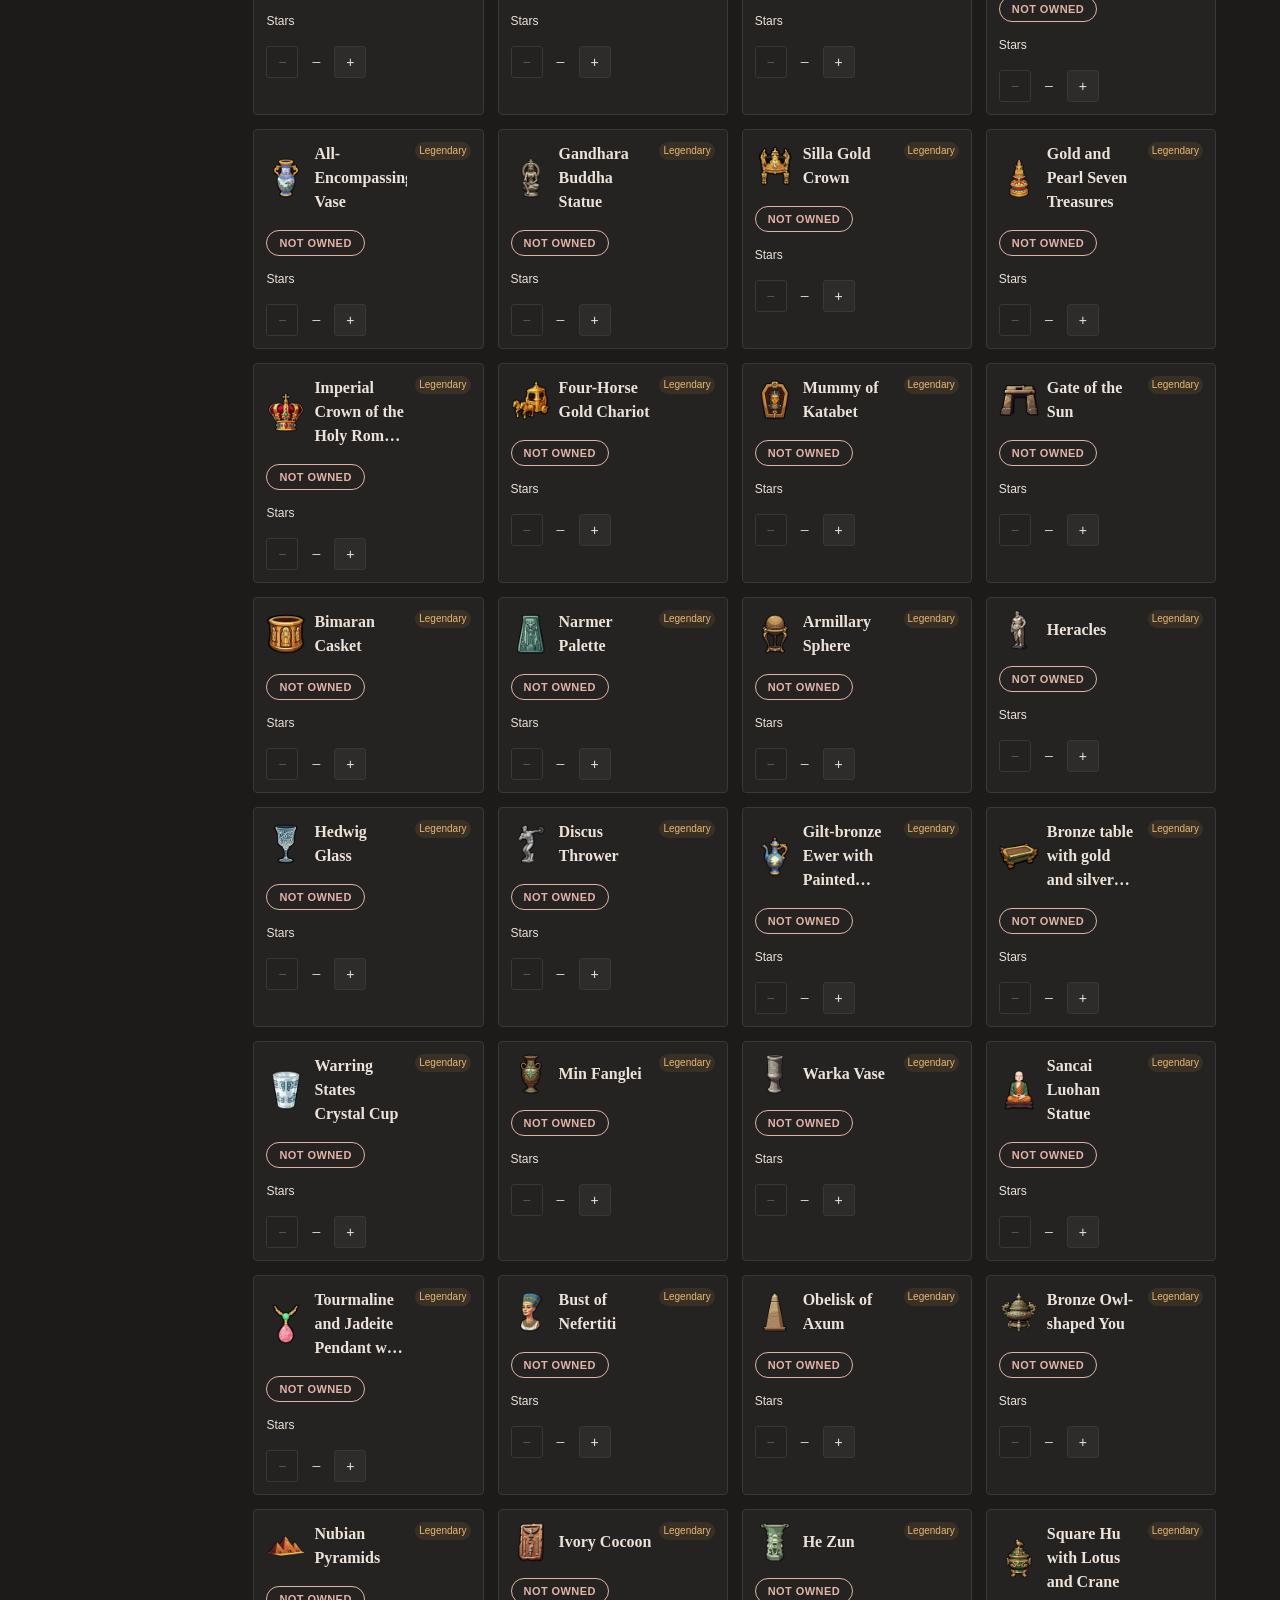
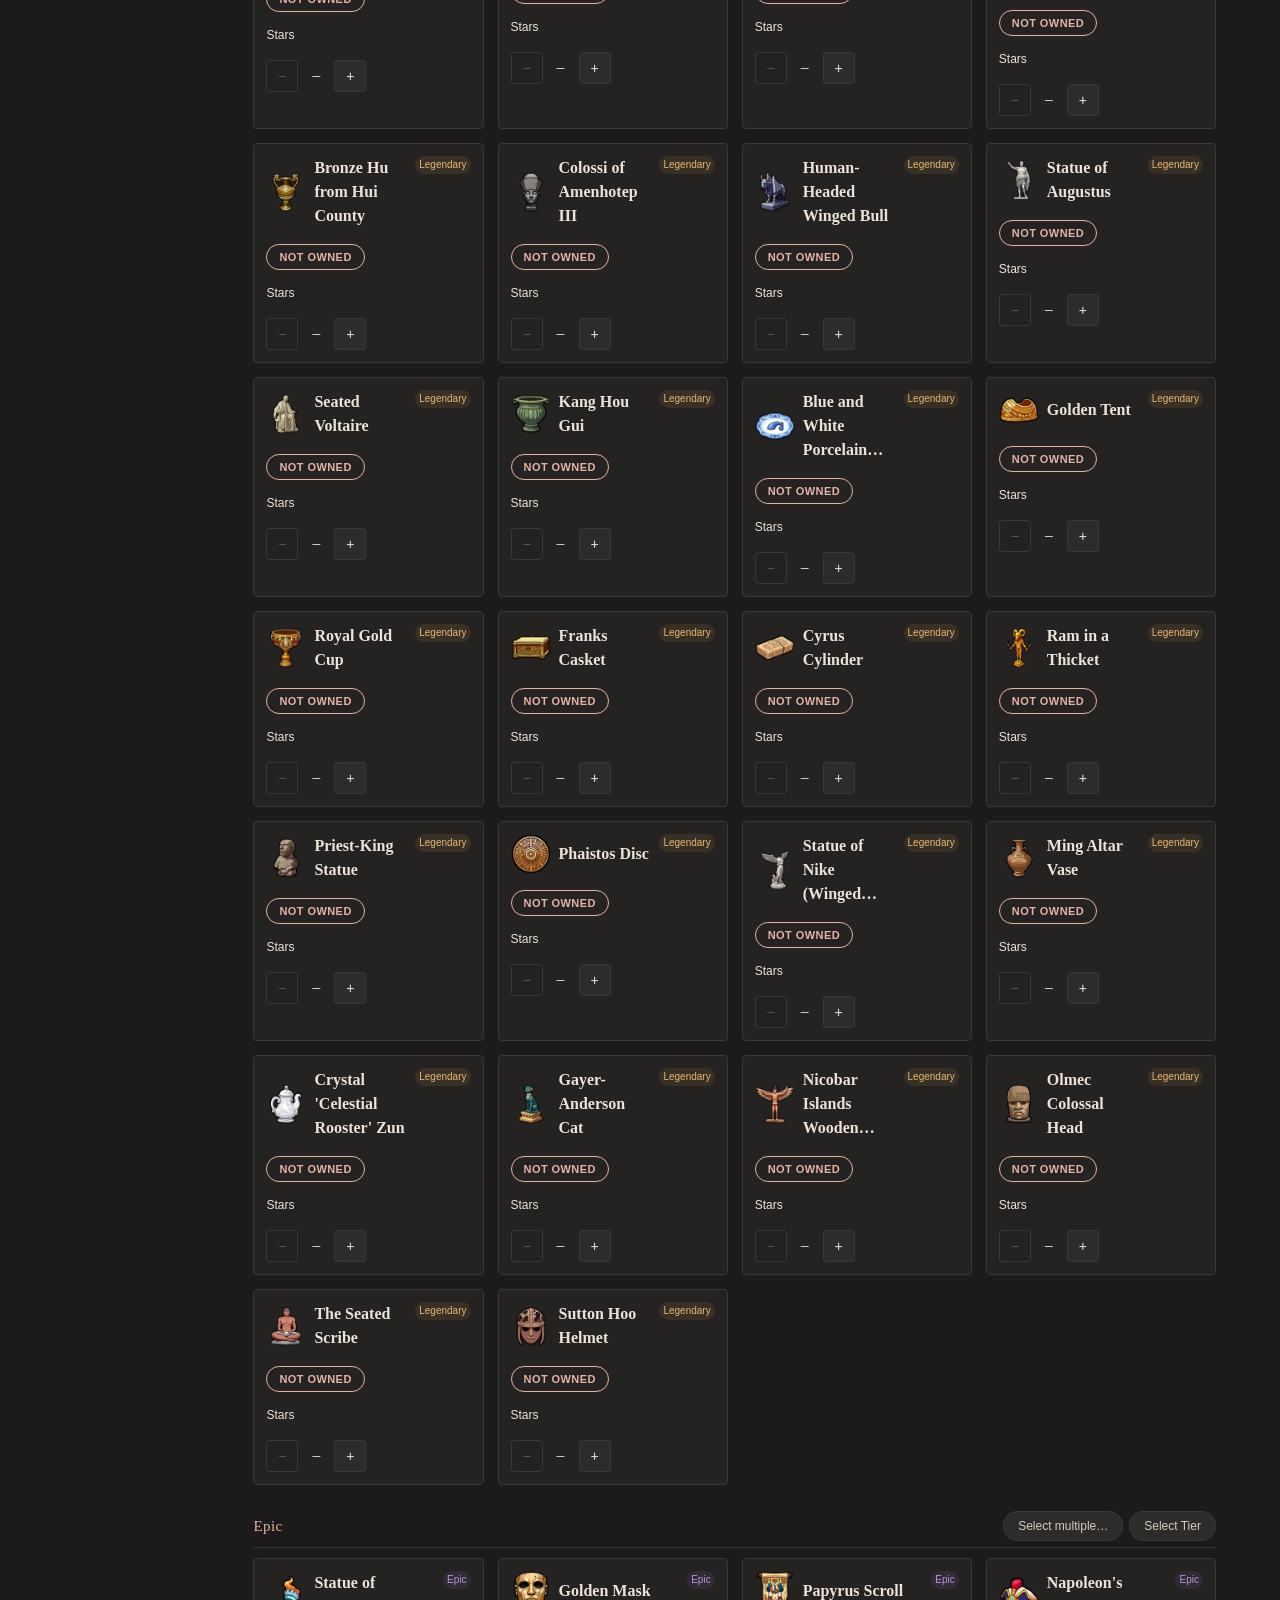
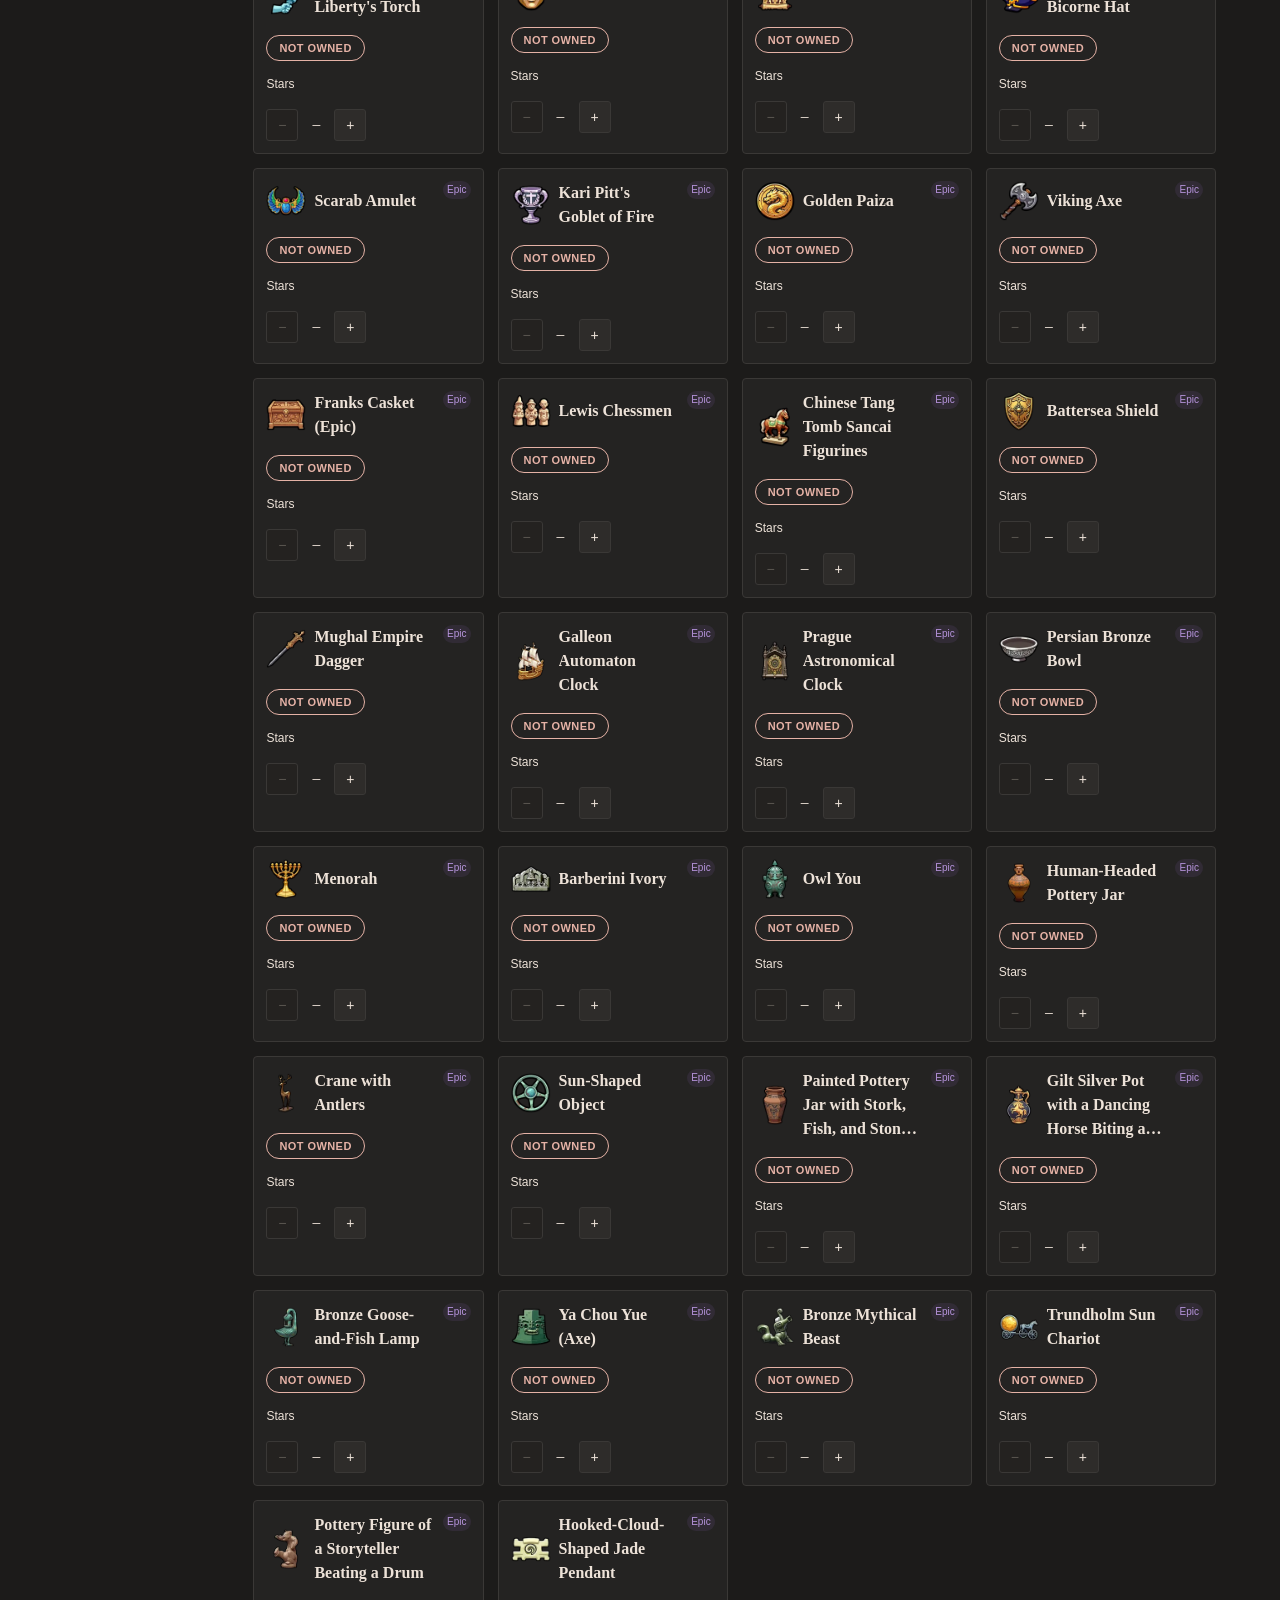
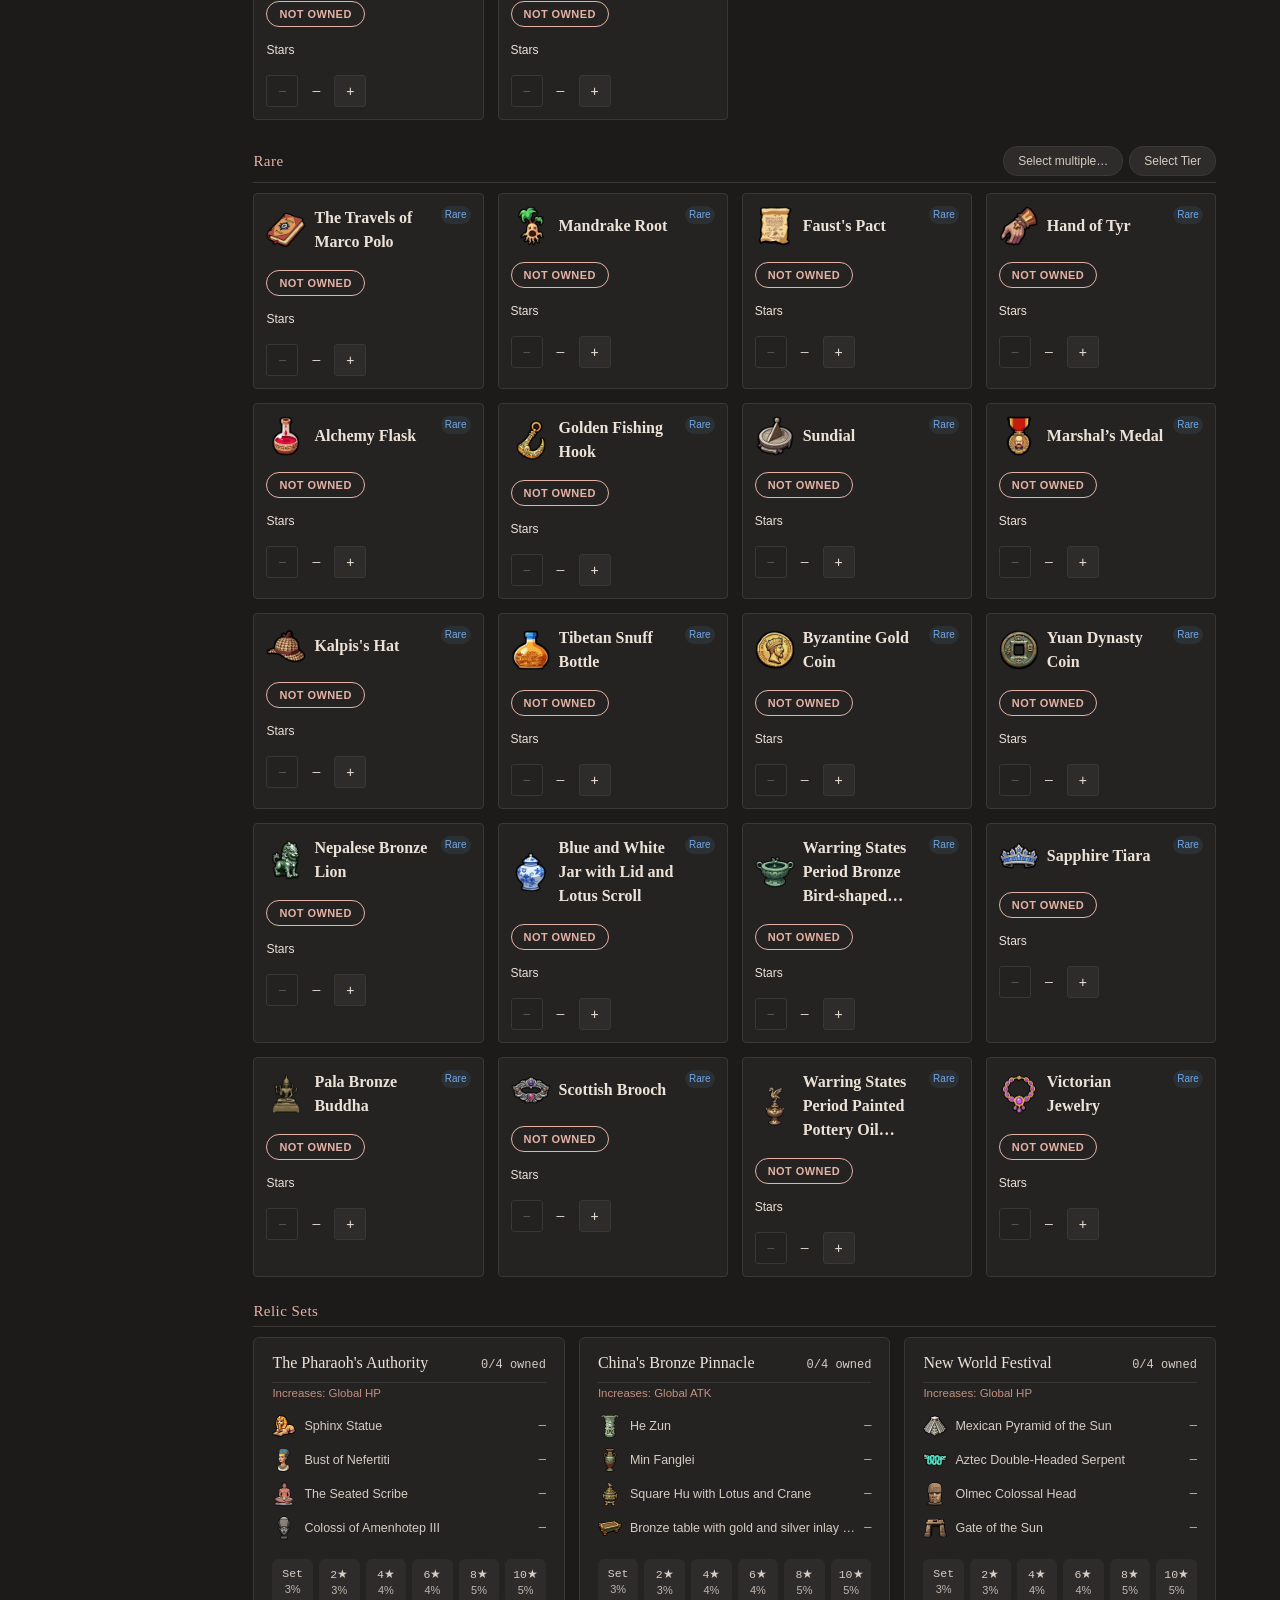
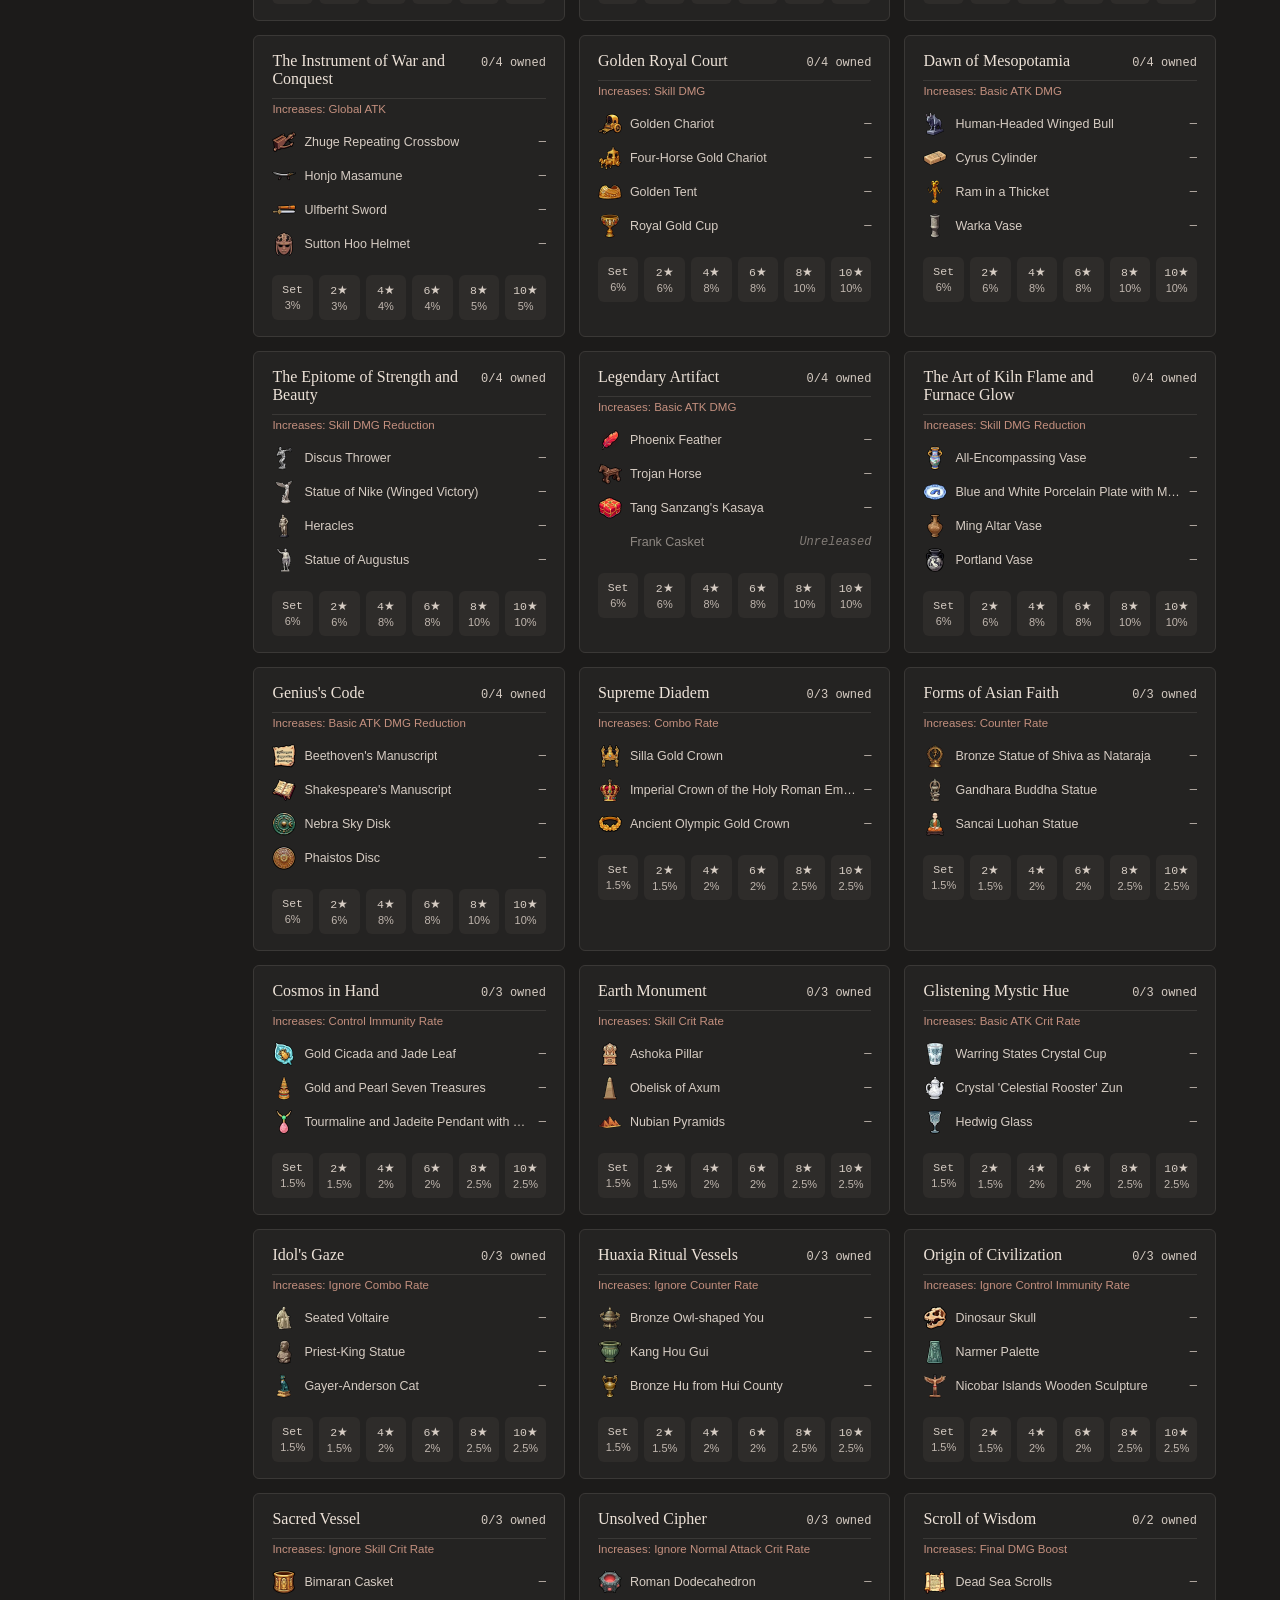
==== commit 52c1afd0: "Updated mount and artifact writeup, established round by round stats" ====
--- a/docs/index.html
+++ b/docs/index.html
@@ -48,6 +48,7 @@
   --tier-uncommon-text: #8DB15C;
   --tier-immortal-text: #CF84A9;
   --tier-transcendent-text: #B797DE;
+  --skill-tag-text: #5FD9CB;
 
   --font-display: 'Iowan Old Style', 'Palatino Linotype', Palatino, Georgia, serif;
   --font-body: -apple-system, BlinkMacSystemFont, 'Segoe UI', Inter, Roboto, sans-serif;
@@ -79,6 +80,7 @@
   --tier-uncommon-text: #376000;
   --tier-immortal-text: #902E5F;
   --tier-transcendent-text: #65458B;
+  --skill-tag-text: #0F7A6E;
 }
 
 html { scroll-behavior: smooth; }
@@ -514,7 +516,7 @@
   background: var(--bg-card);
   border: 1px solid var(--hairline);
   border-radius: 4px;
-  padding: 16px;
+  padding: 12px;
   position: relative;
   min-width: 0; /* prevents a grid item's own content (long chip rows,
                    stepper controls, etc) from forcing it wider than its
@@ -618,6 +620,19 @@
   font-weight: 400;
   line-height: 1;
 }
+.key-awaken-badge {
+  display: inline-block;
+  padding: 2px 6px;
+  margin-right: 6px;
+  border-radius: 9px;
+  font-family: var(--font-body);
+  font-size: 10px;
+  font-weight: 600;
+  line-height: 1.4;
+  background: color-mix(in srgb, var(--accent) 15%, transparent);
+  color: var(--accent);
+  vertical-align: middle;
+}
 .rarity-tag.tag-Rare { background: color-mix(in srgb, var(--rarity-rare) 10%, transparent); color: var(--rarity-rare-text); }
 .rarity-tag.tag-Epic { background: color-mix(in srgb, var(--rarity-epic) 10%, transparent); color: var(--rarity-epic-text); }
 .rarity-tag.tag-Legendary { background: color-mix(in srgb, var(--rarity-legendary) 10%, transparent); color: var(--rarity-legendary-text); }
@@ -629,17 +644,29 @@
   font-size: 12px;
   color: var(--text-secondary);
   line-height: 1.5;
+  margin-top: 8px;
+  margin-bottom: 10px;
 }
 .item-effect.placeholder { font-style: italic; color: var(--text-tertiary); }
 
 .stat-value-live { color: var(--accent); font-weight: 600; }
 
-.skill-tag { white-space: nowrap; display: inline; }
+/* Dedicated color, not borrowed from any rarity/tier — chosen specifically
+   so a skill-tag can never coincidentally match an item's own rarity tag
+   color (unlike reusing --rarity-epic or --rarity-rare, which would look
+   identical to that item's own tag whenever it happens to be that
+   rarity). Text color only, no background pill. */
+.skill-tag {
+  white-space: nowrap;
+  font-weight: 600;
+  color: var(--skill-tag-text);
+}
 
 .stepper {
   display: flex;
   align-items: center;
   gap: 8px;
+  margin-top: 10px;
 }
 .stepper button {
   width: 32px; height: 32px;
@@ -791,8 +818,6 @@
 }
 .set-tier-pip2 .pip-star { display: block; font-size: 11.5px; color: var(--text-secondary); font-family: var(--font-mono); }
 .set-tier-pip2 .pip-val { display: block; font-size: 11px; color: var(--text-tertiary); margin-top: 3px; }
-.set-tier-pip2.reached { background: rgba(46,201,192,0.15); }
-.set-tier-pip2.reached .pip-star, .set-tier-pip2.reached .pip-val { color: var(--accent); }
 .set-tier-pip2.active { background: var(--accent); }
 .set-tier-pip2.active .pip-star, .set-tier-pip2.active .pip-val { color: var(--bg-deep); font-weight: 700; }
 
@@ -854,11 +879,11 @@
 .item-card { position: relative; }
 .select-checkbox {
   position: absolute;
-  top: 12px;
-  right: 12px;
-  width: 24px;
-  height: 24px;
-  border-radius: 4px;
+  top: 10px;
+  right: 10px;
+  width: 22px;
+  height: 22px;
+  border-radius: 5px;
   border: 1px solid var(--accent);
   background: var(--bg-panel-2);
   color: var(--bg-deep);
@@ -1519,7 +1544,7 @@
 .calc-full-table thead th:first-child { text-align: left; width: 40%; }
 .calc-full-table td:not(:first-child) { width: 12%; }
 .calc-full-table td {
-  padding: 6px 10px;
+  padding: 4px 22px;
   border-bottom: 1px solid var(--hairline);
   color: var(--text-secondary);
   vertical-align: top;
@@ -1539,14 +1564,35 @@
   display: inline-block;
   color: var(--text-tertiary);
   font-size: 10px;
-  margin-right: 6px;
+  margin-right: 4px;
   transition: transform 0.15s ease;
   transform: rotate(-90deg);
 }
 .calc-full-table-chevron.expanded { transform: rotate(0deg); }
 .calc-full-table-source-row td:first-child { padding-left: 22px; color: var(--text-tertiary); font-size: 11.5px; }
 .calc-full-table-source-row.collapsed { display: none; }
+.calc-full-table-source-row.has-desc td { border-bottom: none; }
 .calc-full-table-total { font-family: var(--font-mono); text-align: right; white-space: nowrap; }
+
+/* Per-source description toggle in the Full Stat Breakdown table — shows
+   the item's own effect text so a ceiling total that a 5-round window
+   can't fully reach (e.g. a 10-stack cap) is explained, rather than
+   silently picking one number that's honest in one direction only. */
+.calc-source-desc-toggle {
+  cursor: pointer;
+  opacity: 0.6;
+  margin-left: 4px;
+}
+.calc-source-desc-toggle:hover { opacity: 1; color: var(--accent); }
+.calc-full-table-desc-row.collapsed { display: none; }
+.calc-full-table-desc-text {
+  padding: 4px 12px 10px 22px;
+  font-size: 10px;
+  line-height: 1.5;
+  color: var(--text-tertiary);
+  font-style: italic;
+  white-space: normal;
+}
 
 .calc-stat-grid {
   display: grid;
@@ -1605,6 +1651,13 @@
   grid-template-columns: repeat(2, 1fr);
   gap: 30px;
   margin-bottom: 30px;
+  /* Grid items default to stretch — without this, every card in a row
+     is forced to match the height of its tallest sibling (e.g. the
+     Weapon card growing tall once Psionic Attributes/Gems sections
+     expand), which in turn stretches any position:absolute-relative
+     child (.search-combo) far past where its actual input sits,
+     misplacing its dropdown by however much taller the sibling grew. */
+  align-items: start;
 }
 .equip-grid-single { grid-template-columns: 1fr; }
 @media (max-width: 844px) {
@@ -1703,13 +1756,14 @@
 .equip-combo-input {
   flex: 1;
   min-width: 0;
+  height: 35px;
   background: var(--bg-panel-2);
   border: 1px solid var(--hairline);
   border-radius: 5px;
   color: var(--text-primary);
   font-family: var(--font-body);
   font-size: 13.5px;
-  padding: 10px 12px;
+  padding: 0 12px;
 }
 .equip-combo-input:focus { outline: none; border-color: var(--accent); }
 
@@ -1916,7 +1970,7 @@
   <button id="back-to-top" class="back-to-top" aria-label="Back to top">↑</button>
 
   <script>
-    const DB = {"artifacts": [{"idx": 0, "n": "None", "tier": "", "base_effect": null}, {"idx": 1, "n": "Sword of Victory Oath", "tier": "Legendary", "base_effect": "Main character attack power +5%", "star_up": {"base_stats": {"global_attack_pct": 3.0, "suppression": 20}, "deltas": {"1": {}, "2": {}, "3": {}, "4": {}, "5": {}}}, "awaken": {"base_stats": {"global_attack_pct": 3.0, "suppression": 20}, "deltas": {"A1": {}, "A2": {}, "A3": {}, "A4": {}, "A5": {}, "A6": {}, "A7": {}, "A8": {}, "A9": {}, "A10": {}}}, "star_effects": {"0": "Main character attack power +5%", "1": "Main character attack power +5%", "2": "Main character attack power +5%", "3": "Main character attack power +5%", "4": "Main character attack power +5%", "5": "Main character attack power +5%"}, "awaken_base_effect": "The Oath Sword releases [ Oath Slash ] , dealing 150% of Artifact Attack as Physical Damage to the enemy, increasing the protagonist's damage by +10%, stackable up to 2 layers, lasting until the end of the battle.", "awaken_effects": {"A1": "No additional effect (Suppression only).", "A2": "[ Oath Slash ] deals 300% of Artifact Attack as Physical Damage to the enemy.", "A3": "No additional effect (Suppression only).", "A4": "[ Oath Slash ] increases the protagonist's damage bonus by +15%.", "A5": "No additional effect (Suppression only).", "A6": "No additional effect (Suppression only).", "A7": "[ Oath Slash ] deals 450% of Artifact Attack as Physical Damage to the enemy.", "A8": "No additional effect (Suppression only).", "A9": "No additional effect (Suppression only).", "A10": "[ Oath Slash ] increases the protagonist's damage amplification stacks up to 4 layers."}}, {"idx": 2, "n": "Demonic Eye", "tier": "Mythic", "base_effect": "During Combo or Counter, has a chance to launch Demonic Eye to deal DMG equal to 1.5% of the target's Max HP and a 50% chance to reduce the target's HP Recovery by 90% for 1 round.", "star_up": {"base_stats": {"ignore_counter_pct": 10.0, "suppression": 50}, "deltas": {"1": {"ignore_counter_pct": 2, "suppression": 20}, "2": {"ignore_counter_pct": 5, "suppression": 40}, "3": {"ignore_counter_pct": 8, "suppression": 60}, "4": {"ignore_counter_pct": 14, "suppression": 80}, "5": {"ignore_counter_pct": 20, "suppression": 100}}}, "awaken": {"base_stats": {"ignore_counter_pct": 10.0, "suppression": 50}, "deltas": {"A1": {}, "A2": {}, "A3": {}, "A4": {}, "A5": {}, "A6": {}, "A7": {}, "A8": {}, "A9": {}, "A10": {}}}, "star_effects": {"0": "During Combo or Counter, has a chance to launch Demonic Eye to deal DMG equal to 1.5% of the target's Max HP and a 50% chance to reduce the target's HP Recovery by 90% for 1 round.", "1": "During Combo or Counter, has a chance to launch Demonic Eye to deal DMG equal to 1.5% of the target's Max HP and a 50% chance to reduce the target's HP Recovery by 90% for 1 round.", "2": "During Combo or Counter, has a chance to launch Demonic Eye to deal DMG equal to 1.5% of the target's Max HP and a 50% chance to reduce the target's HP Recovery by 90% for 1 round.", "3": "During Combo or Counter, has a chance to launch Demonic Eye to deal DMG equal to 1.5% of the target's Max HP and a 50% chance to reduce the target's HP Recovery by 90% for 1 round.", "4": "During Combo or Counter, has a chance to launch Demonic Eye to deal DMG equal to 1.5% of the target's Max HP and a 50% chance to reduce the target's HP Recovery by 90% for 1 round.", "5": "During Combo or Counter, has a chance to launch Demonic Eye to deal DMG equal to 2.5% of the target's Max HP and a 75% chance to reduce the target's HP Recovery by 90% for 1 round."}, "awaken_base_effect": "Demon King's Eye releases [ Curse of the Demon Eye ], dealing 300% of Artifact Attack as Skill Damage to the enemy, with a 50% chance to swap the target's current mount with a random standby mount.", "awaken_effects": {"A1": "No additional effect (Suppression only).", "A2": "[ Curse of the Demon Eye ] deals 500% of Artifact Attack as Skill Damage to the enemy.", "A3": "No additional effect (Suppression only).", "A4": "After casting [ Curse of the Evil Eye ] , increase main character's damage by +80%, lasting 1 turn", "A5": "No additional effect (Suppression only).", "A6": "No additional effect (Suppression only).", "A7": "[ Curse of the Demon Eye ] deals 750% of Artifact Attack as Skill Damage to the enemy.", "A8": "No additional effect (Suppression only).", "A9": "No additional effect (Suppression only).", "A10": "If the target is not mounted, inflict +50% more damage and has a 50% chance to stun the target for 1 turn"}}, {"idx": 3, "n": "Spear of Thor", "tier": "Mythic", "base_effect": "Every 6 Bolt triggered summons Spear of Thor, dealing Bolt DMG equal to 100% ATK to all enemies and increasing the Skill DMG they take by 40% for 3 rounds.", "star_up": {"base_stats": {"ignore_combo_pct": 10.0, "suppression": 50}, "deltas": {"1": {"ignore_combo_pct": 2, "suppression": 20}, "2": {"ignore_combo_pct": 5, "suppression": 40}, "3": {"ignore_combo_pct": 8, "suppression": 60}, "4": {"ignore_combo_pct": 14, "suppression": 80}, "5": {"ignore_combo_pct": 20, "suppression": 100}}}, "awaken": {"base_stats": {"ignore_combo_pct": 10.0, "suppression": 50}, "deltas": {"A1": {}, "A2": {}, "A3": {}, "A4": {}, "A5": {}, "A6": {}, "A7": {}, "A8": {}, "A9": {}, "A10": {}}}, "star_effects": {"0": "Every 6 Bolt triggered summons Spear of Thor, dealing Bolt DMG equal to 100% ATK to all enemies and increasing the Skill DMG they take by 40% for 3 rounds.", "1": "Every 6 Bolt triggered summons Spear of Thor, dealing Bolt DMG equal to 100% ATK to all enemies and increasing the Skill DMG they take by 40% for 3 rounds.", "2": "Every 6 Bolt triggered summons Spear of Thor, dealing Bolt DMG equal to 100% ATK to all enemies and increasing the Skill DMG they take by 40% for 3 rounds.", "3": "Every 6 Bolt triggered summons Spear of Thor, dealing Bolt DMG equal to 100% ATK to all enemies and increasing the Skill DMG they take by 40% for 3 rounds.", "4": "Every 6 Bolt triggered summons Spear of Thor, dealing Bolt DMG equal to 100% ATK to all enemies and increasing the Skill DMG they take by 40% for 3 rounds.", "5": "Every 5 Bolt triggered summons Spear of Thor, dealing Bolt DMG equal to 150% ATK to all enemies and increasing the Skill DMG they take by 60% for 3 rounds."}, "awaken_base_effect": "The Spear of Thunder releases [ Thousand Thunder ] , dealing 300% of the artifact's attack power as lightning damage to enemies, and reducing the protagonist's damage taken by +50% for 2 turns.", "awaken_effects": {"A1": "No additional effect (Suppression only).", "A2": "[ Thousand Thunder ] deals 500% of Artifact Attack as Lightning Damage to the enemy.", "A3": "No additional effect (Suppression only).", "A4": "After the protagonist releases lightning 5 times, Thunder God's Spear gains 1 charge layer. Upon reaching 10 charge layers, the next skill of Thunder God's Spear clears all charges and grants the protagonist a shield equal to 30% of their max HP.", "A5": "No additional effect (Suppression only).", "A6": "No additional effect (Suppression only).", "A7": "[ Thousand Thunder ] deals 750% of Artifact Attack as Lightning Damage to the enemy.", "A8": "No additional effect (Suppression only).", "A9": "No additional effect (Suppression only).", "A10": "After the next skill of the Spear of Thor clears all charges, it stuns the target for 1 turn."}}, {"idx": 4, "n": "Demon Sword", "tier": "Mythic", "base_effect": "Every 5 Light Spears summoned, a Demon Sword is summoned, dealing 500% ATK DMG to all enemies.", "star_up": {"base_stats": {"ignore_combo_pct": 10.0, "suppression": 50}, "deltas": {"1": {"ignore_combo_pct": 2, "suppression": 20}, "2": {"ignore_combo_pct": 5, "suppression": 40}, "3": {"ignore_combo_pct": 8, "suppression": 60}, "4": {"ignore_combo_pct": 14, "suppression": 80}, "5": {"ignore_combo_pct": 20, "suppression": 100}}}, "awaken": {"base_stats": {"ignore_combo_pct": 10.0, "suppression": 50}, "deltas": {"A1": {}, "A2": {}, "A3": {}, "A4": {}, "A5": {}, "A6": {}, "A7": {}, "A8": {}, "A9": {}, "A10": {}}}, "star_effects": {"0": "Every 5 Light Spears summoned, a Demon Sword is summoned, dealing 500% ATK DMG to all enemies.", "1": "Every 5 Light Spears summoned, a Demon Sword is summoned, dealing 500% ATK DMG to all enemies.", "2": "Every 5 Light Spears summoned, a Demon Sword is summoned, dealing 500% ATK DMG to all enemies.", "3": "Every 5 Light Spears summoned, a Demon Sword is summoned, dealing 500% ATK DMG to all enemies.", "4": "Every 5 Light Spears summoned, a Demon Sword is summoned, dealing 500% ATK DMG to all enemies.", "5": "Every 4 Light Spears summoned, a Demon Sword is summoned, dealing 750% ATK DMG to all enemies."}, "awaken_base_effect": "Demon Sword releases [ Annihilation Demon Strike ] , dealing 5 instances of 50% of Artifact Attack as Light Spear Damage to the enemy, increasing the protagonist's Light Spear Damage by 10% after each hit, stackable up to 10 layers, lasting until the end of the battle.", "awaken_effects": {"A1": "No additional effect (Suppression only).", "A2": "[ Annihilation Demon Strike ] deals 5 instances of 100% of Artifact Attack as Light Spear Damage to the enemy.", "A3": "No additional effect (Suppression only).", "A4": "After each damage dealt, 50% chance to trigger 1 light spear", "A5": "No additional effect (Suppression only).", "A6": "No additional effect (Suppression only).", "A7": "[ Annihilation Demon Strike ] deals 5 instances of 150% of Artifact Attack as Light Spear Damage to the enemy.", "A8": "No additional effect (Suppression only).", "A9": "No additional effect (Suppression only).", "A10": "The first hit additionally deals 5% of the target's max HP as Counter Damage, with the additional damage not exceeding 3000% of Artifact Attack."}}, {"idx": 5, "n": "Heaven's Mark", "tier": "Mythic", "base_effect": "Every 4 Sword Chi triggered releases 1 Unrivaled Sword Chi, dealing 500% ATK DMG.", "star_up": {"base_stats": {"ignore_combo_pct": 10.0, "suppression": 50}, "deltas": {"1": {"ignore_combo_pct": 2, "suppression": 20}, "2": {"ignore_combo_pct": 5, "suppression": 40}, "3": {"ignore_combo_pct": 8, "suppression": 60}, "4": {"ignore_combo_pct": 14, "suppression": 80}, "5": {"ignore_combo_pct": 20, "suppression": 100}}}, "awaken": {"base_stats": {"ignore_combo_pct": 10.0, "suppression": 50}, "deltas": {"A1": {}, "A2": {}, "A3": {}, "A4": {}, "A5": {}, "A6": {}, "A7": {}, "A8": {}, "A9": {}, "A10": {}}}, "star_effects": {"0": "Every 4 Sword Chi triggered releases 1 Unrivaled Sword Chi, dealing 500% ATK DMG.", "1": "Every 4 Sword Chi triggered releases 1 Unrivaled Sword Chi, dealing 500% ATK DMG.", "2": "Every 4 Sword Chi triggered releases 1 Unrivaled Sword Chi, dealing 500% ATK DMG.", "3": "Every 4 Sword Chi triggered releases 1 Unrivaled Sword Chi, dealing 500% ATK DMG.", "4": "Every 4 Sword Chi triggered releases 1 Unrivaled Sword Chi, dealing 500% ATK DMG.", "5": "Every 3 Sword Chi triggered releases 1 Unrivaled Sword Chi, dealing 750% ATK DMG."}, "awaken_base_effect": "Deals 5 times artifact attack power 50% sword energy damage to the enemy, with a 50% chance to gain 1 layer of [Sword Intent]. Sword Intent: Increases sword energy damage by 10%, stackable up to 10 layers, lasts until the end of the battle.", "awaken_effects": {"A1": "No additional effect (Suppression only).", "A2": "[ Sky Splitter ] deals 5 instances of 80% of Artifact Attack as Sword Qi Damage to the enemy.", "A3": "No additional effect (Suppression only).", "A4": "When the protagonist performs a combo, there is an 80% chance to gain 1 stack of [ Sword Intent ] , with a maximum of 2 stacks per turn.", "A5": "No additional effect (Suppression only).", "A6": "No additional effect (Suppression only).", "A7": "[ Sky Splitter ] deals 9 instances of 80% of Artifact Attack as Sword Qi Damage to the enemy.", "A8": "No additional effect (Suppression only).", "A9": "No additional effect (Suppression only).", "A10": "After reaching 10 stacks of [ Sword Intent ] , triggers 1 instance of [ Peerless Sword Energy ] per turn."}}, {"idx": 6, "n": "Pan Gu Axe", "tier": "Mythic", "base_effect": "Skill triggers cumulatively 10 times, unleashing divine punishment, causing skill damage of 300% of the protagonist's attack power. When the target has a shield, damage is increased by 40%, up to 4 times per turn.", "star_up": {"base_stats": {"global_hp_pct": 10.0, "suppression": 50}, "deltas": {"1": {"global_hp_pct": 2, "suppression": 20}, "2": {"global_hp_pct": 5, "suppression": 40}, "3": {"global_hp_pct": 8, "suppression": 60}, "4": {"global_hp_pct": 14, "suppression": 80}, "5": {"global_hp_pct": 20, "suppression": 100}}}, "awaken": {"base_stats": {"global_hp_pct": 10.0, "suppression": 50}, "deltas": {"A1": {}, "A2": {}, "A3": {}, "A4": {}, "A5": {}, "A6": {}, "A7": {}, "A8": {}, "A9": {}, "A10": {}}}, "star_effects": {"0": "Skill triggers cumulatively 10 times, unleashing divine punishment, causing skill damage of 300% of the protagonist's attack power. When the target has a shield, damage is increased by 40%, up to 4 times per turn.", "1": "Skill triggers cumulatively 10 times, unleashing divine punishment, causing skill damage of 300% of the protagonist's attack power. When the target has a shield, damage is increased by 40%, up to 4 times per turn.", "2": "Skill triggers cumulatively 10 times, unleashing divine punishment, causing skill damage of 300% of the protagonist's attack power. When the target has a shield, damage is increased by 40%, up to 4 times per turn.", "3": "Skill triggers cumulatively 10 times, unleashing divine punishment, causing skill damage of 300% of the protagonist's attack power. When the target has a shield, damage is increased by 40%, up to 4 times per turn.", "4": "Skill triggers cumulatively 10 times, unleashing divine punishment, causing skill damage of 300% of the protagonist's attack power. When the target has a shield, damage is increased by 40%, up to 4 times per turn.", "5": "Skill triggers cumulatively 8 times, unleashing divine punishment, causing skill damage of 500% of the protagonist's attack power. When the target has a shield, damage is increased by 60%, up to 4 times per turn."}, "awaken_base_effect": "Pan Gu Axe releases [Thunder Call ], dealing 5 instances of 50% of artifact attack power as skill damage to enemies, with a 40% chance to [ Stun ] the target's mount for 1 turn. Stun: The target cannot trigger mount awakening skills (including effects after death).", "awaken_effects": {"A1": "No additional effect (Suppression only).", "A2": "[ Thunder Call ] damage coefficient increased to 90%", "A3": "No additional effect (Suppression only).", "A4": "After [ Thunder Call ] is released, the protagonist's damage to shields +20%, lasting 1 turn.", "A5": "No additional effect (Suppression only).", "A6": "No additional effect (Suppression only).", "A7": "The damage coefficient of [ Thunder Call ] s increased to 150%.", "A8": "No additional effect (Suppression only).", "A9": "No additional effect (Suppression only).", "A10": "The probability of [ Thunder Call ] triggering [ Stun ] increases by 35%. Every 2 releases, the protagonist's global damage increases by 30% lasting 3 turns."}}, {"idx": 7, "n": "Xing Tian Axe", "tier": "Mythic", "base_effect": "Every time Flame Wave is released 5 times, it summons [ Xingtian's Flame ], dealing fire damage equal to 500% of attack power and adds 2 turns of [ Heavenly Flame ], which burns the target for 3% of their maximum health per turn, not exceeding 20 times the protagonist's attack. It can stack up to 2 layers and trigger a maximum of 3 times per turn.", "star_up": {"base_stats": {"ignore_crit_pct": 10.0, "suppression": 50}, "deltas": {"1": {"ignore_crit_pct": 2, "suppression": 20}, "2": {"ignore_crit_pct": 5, "suppression": 40}, "3": {"ignore_crit_pct": 8, "suppression": 60}, "4": {"ignore_crit_pct": 14, "suppression": 80}, "5": {"ignore_crit_pct": 20, "suppression": 100}}}, "awaken": {"base_stats": {"ignore_crit_pct": 10.0, "suppression": 50}, "deltas": {"A1": {}, "A2": {}, "A3": {}, "A4": {}, "A5": {}, "A6": {}, "A7": {}, "A8": {}, "A9": {}, "A10": {}}}, "star_effects": {"0": "Every time Flame Wave is released 5 times, it summons [ Xingtian's Flame ], dealing fire damage equal to 500% of attack power and adds 2 turns of [ Heavenly Flame ], which burns the target for 3% of their maximum health per turn, not exceeding 20 times the protagonist's attack. It can stack up to 2 layers and trigger a maximum of 3 times per turn.", "1": "Every time Flame Wave is released 5 times, it summons [ Xingtian's Flame ], dealing fire damage equal to 500% of attack power and adds 2 turns of [ Heavenly Flame ], which burns the target for 3% of their maximum health per turn, not exceeding 20 times the protagonist's attack. It can stack up to 2 layers and trigger a maximum of 3 times per turn.", "2": "Every time Flame Wave is released 5 times, it summons [ Xingtian's Flame ], dealing fire damage equal to 500% of attack power and adds 2 turns of [ Heavenly Flame ], which burns the target for 3% of their maximum health per turn, not exceeding 20 times the protagonist's attack. It can stack up to 2 layers and trigger a maximum of 3 times per turn.", "3": "Every time Flame Wave is released 5 times, it summons [ Xingtian's Flame ], dealing fire damage equal to 500% of attack power and adds 2 turns of [ Heavenly Flame ], which burns the target for 3% of their maximum health per turn, not exceeding 20 times the protagonist's attack. It can stack up to 2 layers and trigger a maximum of 3 times per turn.", "4": "Every time Flame Wave is released 5 times, it summons [ Xingtian's Flame ], dealing fire damage equal to 500% of attack power and adds 2 turns of [ Heavenly Flame ], which burns the target for 3% of their maximum health per turn, not exceeding 20 times the protagonist's attack. It can stack up to 2 layers and trigger a maximum of 3 times per turn.", "5": "Every 4 casts of Flame Wave, [ Xingtian's Flame ] descends, dealing fire damage equal to 750% attack power, and adds a 2-turn [ Heavenly Flame ], burning for 4.5% max HP each turn, not exceeding 30 times the protagonist's attack, stackable up to 2 layers, triggering up to 3 times per turn."}, "awaken_base_effect": "Xing Tian Axe releases [ Mountain Split ] to deal 300% artifact attack power fire damage to the enemy, and increases the protagonist's burn damage by 40%, stackable up to 3 times, lasting until the end of the battle.", "awaken_effects": {"A1": "No additional effect (Suppression only).", "A2": "The damage coefficient of [ Mountain Split ] is increased to 500%", "A3": "No additional effect (Suppression only).", "A4": "After [ Mountain Split ] is released, randomly release 3-5 flame waves.", "A5": "No additional effect (Suppression only).", "A6": "No additional effect (Suppression only).", "A7": "The damage coefficient of [ Mountain Split ] is increased to 750%", "A8": "No additional effect (Suppression only).", "A9": "No additional effect (Suppression only).", "A10": "After releasing [ Mountain Split ] , the damage of [ Xing Tian's Flame ] increases by 50%, stackable up to 3 layers, lasting until the end of the battle."}}, {"idx": 8, "n": "Zhanxian Flying Knife", "tier": "Mythic", "base_effect": "Every time the dagger triggers 8 times, it throws 1-3 Immortal-Slaying Blades, each dealing 200% of attack power as dagger damage, and causes the target to take 1% of their max HP as dagger damage, not exceeding 10 times the protagonist's attack power. Can trigger up to 3 times per round.", "star_up": {"base_stats": {"global_attack_pct": 10.0, "suppression": 50}, "deltas": {"1": {"global_attack_pct": 2, "suppression": 20}, "2": {"global_attack_pct": 5, "suppression": 40}, "3": {"global_attack_pct": 8, "suppression": 60}, "4": {"global_attack_pct": 14, "suppression": 80}, "5": {"global_attack_pct": 20, "suppression": 100}}}, "awaken": {"base_stats": {"global_attack_pct": 10.0, "suppression": 50}, "deltas": {"A1": {}, "A2": {}, "A3": {}, "A4": {}, "A5": {}, "A6": {}, "A7": {}, "A8": {}, "A9": {}, "A10": {}}}, "star_effects": {"0": "Every time the dagger triggers 8 times, it throws 1-3 Immortal-Slaying Blades, each dealing 200% of attack power as dagger damage, and causes the target to take 1% of their max HP as dagger damage, not exceeding 10 times the protagonist's attack power. Can trigger up to 3 times per round.", "1": "Every time the dagger triggers 8 times, it throws 1-3 Immortal-Slaying Blades, each dealing 200% of attack power as dagger damage, and causes the target to take 1% of their max HP as dagger damage, not exceeding 10 times the protagonist's attack power. Can trigger up to 3 times per round.", "2": "Every time the dagger triggers 8 times, it throws 1-3 Immortal-Slaying Blades, each dealing 200% of attack power as dagger damage, and causes the target to take 1% of their max HP as dagger damage, not exceeding 10 times the protagonist's attack power. Can trigger up to 3 times per round.", "3": "Every time the dagger triggers 8 times, it throws 1-3 Immortal-Slaying Blades, each dealing 200% of attack power as dagger damage, and causes the target to take 1% of their max HP as dagger damage, not exceeding 10 times the protagonist's attack power. Can trigger up to 3 times per round.", "4": "Every time the dagger triggers 8 times, it throws 1-3 Immortal-Slaying Blades, each dealing 200% of attack power as dagger damage, and causes the target to take 1% of their max HP as dagger damage, not exceeding 10 times the protagonist's attack power. Can trigger up to 3 times per round.", "5": "Every time the dagger triggers 6 times, it throws 1-3 Immortal-Slaying Blades, each dealing 300% of attack power as dagger damage, and causes the target to take 1.5% of their max HP as dagger damage, not exceeding 10 times the protagonist's attack power. Can trigger up to 3 times per round."}, "awaken_base_effect": "Zhanxian Flying Knife releases [ Divine Slash ] to deal 5 times artifact attack power 50% flying knife damage to the enemy. After each damage, there is a 50% chance to release 1 flying knife.", "awaken_effects": {"A1": "No additional effect (Suppression only).", "A2": "[ Divine Slash ] damage coefficient increased to 90%.", "A3": "No additional effect (Suppression only).", "A4": "Trigger probability increased to 100%", "A5": "No additional effect (Suppression only).", "A6": "No additional effect (Suppression only).", "A7": "[ Divine Slash ] damage coefficient increased to 150%.", "A8": "No additional effect (Suppression only).", "A9": "No additional effect (Suppression only).", "A10": "After each damage of [ Divine Slash ], there is an 80% chance to increase the protagonist's rage by 25, with a maximum of 3 triggers per turn."}}, {"idx": 9, "n": "Cursed Blade of Muramasa", "tier": "Immortal", "base_effect": "Every 4 spears summoned triggers the summoning of [ Demon Blade ], dealing 600% of the main character's attack as light spear damage, and causing the enemy to take light spear damage equal to 2% of their max HP, up to 20 times the main character's attack. Can trigger up to 3 times per turn.", "star_up": {"base_stats": {"global_attack_pct": 15.0, "suppression": 75}, "deltas": {"1": {"global_attack_pct": 2, "suppression": 25}, "2": {"global_attack_pct": 5, "suppression": 50}, "3": {"global_attack_pct": 8, "suppression": 75}, "4": {"global_attack_pct": 14, "suppression": 100}, "5": {"global_attack_pct": 20, "suppression": 125}}}, "awaken": {"base_stats": {"global_attack_pct": 15.0, "suppression": 75}, "deltas": {"A1": {}, "A2": {}, "A3": {}, "A4": {}, "A5": {}, "A6": {}, "A7": {}, "A8": {}, "A9": {}, "A10": {}}}, "star_effects": {"0": "Every 4 spears summoned triggers the summoning of [ Demon Blade ], dealing 600% of the main character's attack as light spear damage, and causing the enemy to take light spear damage equal to 2% of their max HP, up to 20 times the main character's attack. Can trigger up to 3 times per turn.", "1": "Every 4 spears summoned triggers the summoning of [ Demon Blade ], dealing 600% of the main character's attack as light spear damage, and causing the enemy to take light spear damage equal to 2% of their max HP, up to 20 times the main character's attack. Can trigger up to 3 times per turn.", "2": "Every 4 spears summoned triggers the summoning of [ Demon Blade ], dealing 600% of the main character's attack as light spear damage, and causing the enemy to take light spear damage equal to 2% of their max HP, up to 20 times the main character's attack. Can trigger up to 3 times per turn.", "3": "Every 4 spears summoned triggers the summoning of [ Demon Blade ], dealing 600% of the main character's attack as light spear damage, and causing the enemy to take light spear damage equal to 2% of their max HP, up to 20 times the main character's attack. Can trigger up to 3 times per turn.", "4": "Every 4 spears summoned triggers the summoning of [ Demon Blade ], dealing 600% of the main character's attack as light spear damage, and causing the enemy to take light spear damage equal to 2% of their max HP, up to 20 times the main character's attack. Can trigger up to 3 times per turn.", "5": "Every 3 spears summoned triggers the summoning of [ Demon Blade ], dealing 900% of the main character's attack as light spear damage, and causing the enemy to take light spear damage equal to 3% of their max HP, up to 30 times the main character's attack. Can trigger up to 3 times per turn."}, "awaken_base_effect": "Muramasa the Demon Blade casts [ Hazy Moon Slash ], dealing 3 instances of counterattack damage equal to 120% of artifact attack to the enemy, granting the main character a shield equal to 10% of max HP, and inflicting the enemy with [ Oni Bind ]. When counterattacked by the main character, they take an additional 1 instance of counterattack damage equal to 20% of the main character's attack. [ Oni Bind ] lasts for 2 turns.", "awaken_effects": {"A1": "No additional effect (Suppression only).", "A2": "[ Hazy Moon Slash ] damage coefficient increased to 200%, [ Oni Bind ] counterattack damage coefficient increased to 60%", "A3": "No additional effect (Suppression only).", "A4": "[ Oni Bind ] targets take 5% of their max HP as counterattack damage when hit, up to 30 times the main character's attack", "A5": "No additional effect (Suppression only).", "A6": "No additional effect (Suppression only).", "A7": "[ Hazy Moon Slash ] damage coefficient increased to 300%, shield value increased to 30%", "A8": "No additional effect (Suppression only).", "A9": "No additional effect (Suppression only).", "A10": "[ Oni Bind ] target's normal attack damage -30%, counterattack damage taken +50%, Light Spear damage taken +50%"}}, {"idx": 10, "n": "Twin Blazing Blades", "tier": "Immortal", "base_effect": "After every 4 basic attacks, Twin Blazing Blades releases [ Fury Combo ], dealing 3 consecutive strikes of 200% protagonist attack damage to the enemy, inflicting the enemy with 2 turns of [ Wound ]. When hit by protagonist's basic attacks, each stack of [ Wound ] causes the enemy to take consecutive damage equal to 1% of maximum health, not exceeding 10 times protagonist's attack. [ Wound ] can stack up to 2 layers.", "star_up": {"base_stats": {"ignore_counter_pct": 15.0, "suppression": 75}, "deltas": {"1": {"ignore_counter_pct": 2, "suppression": 25}, "2": {"ignore_counter_pct": 5, "suppression": 50}, "3": {"ignore_counter_pct": 8, "suppression": 75}, "4": {"ignore_counter_pct": 14, "suppression": 100}, "5": {"ignore_counter_pct": 20, "suppression": 125}}}, "awaken": {"base_stats": {"ignore_counter_pct": 15.0, "suppression": 75}, "deltas": {"A1": {}, "A2": {}, "A3": {}, "A4": {}, "A5": {}, "A6": {}, "A7": {}, "A8": {}, "A9": {}, "A10": {}}}, "star_effects": {"0": "After every 4 basic attacks, Twin Blazing Blades releases [ Fury Combo ], dealing 3 consecutive strikes of 200% protagonist attack damage to the enemy, inflicting the enemy with 2 turns of [ Wound ]. When hit by protagonist's basic attacks, each stack of [ Wound ] causes the enemy to take consecutive damage equal to 1% of maximum health, not exceeding 10 times protagonist's attack. [ Wound ] can stack up to 2 layers.", "1": "After every 4 basic attacks, Twin Blazing Blades releases [ Fury Combo ], dealing 3 consecutive strikes of 200% protagonist attack damage to the enemy, inflicting the enemy with 2 turns of [ Wound ]. When hit by protagonist's basic attacks, each stack of [ Wound ] causes the enemy to take consecutive damage equal to 1% of maximum health, not exceeding 10 times protagonist's attack. [ Wound ] can stack up to 2 layers.", "2": "After every 4 basic attacks, Twin Blazing Blades releases [ Fury Combo ], dealing 3 consecutive strikes of 200% protagonist attack damage to the enemy, inflicting the enemy with 2 turns of [ Wound ]. When hit by protagonist's basic attacks, each stack of [ Wound ] causes the enemy to take consecutive damage equal to 1% of maximum health, not exceeding 10 times protagonist's attack. [ Wound ] can stack up to 2 layers.", "3": "After every 4 basic attacks, Twin Blazing Blades releases [ Fury Combo ], dealing 3 consecutive strikes of 200% protagonist attack damage to the enemy, inflicting the enemy with 2 turns of [ Wound ]. When hit by protagonist's basic attacks, each stack of [ Wound ] causes the enemy to take consecutive damage equal to 1% of maximum health, not exceeding 10 times protagonist's attack. [ Wound ] can stack up to 2 layers.", "4": "After every 4 basic attacks, Twin Blazing Blades releases [ Fury Combo ], dealing 3 consecutive strikes of 200% protagonist attack damage to the enemy, inflicting the enemy with 2 turns of [ Wound ]. When hit by protagonist's basic attacks, each stack of [ Wound ] causes the enemy to take consecutive damage equal to 1% of maximum health, not exceeding 10 times protagonist's attack. [ Wound ] can stack up to 2 layers.", "5": "After every 3 basic attacks, Twin Blazing Blades releases [ Fury Combo ], dealing 3 consecutive strikes of 300% protagonist attack damage to the enemy, inflicting the enemy with 2 turns of [ Wound ]. When hit by protagonist's basic attacks, each stack of [ Wound ] causes the enemy to take consecutive damage equal to 1.5% of maximum health, not exceeding 15 times protagonist's attack. [ Wound ] can stack up to 2 layers."}, "awaken_base_effect": "The Twin Swords unite to summon the Kapi Hero and cast [ Valiant Judgment ], dealing 1 instance of Combo DMG equal to 350% of Artifact ATK to the enemy and granting the Main Character [ Valiance ] for 2 turns. [ Valiance ]: Each Basic ATK increases the Main Character's Basic ATK DMG by +5% and Combo DMG by +5%. Lasts until Valiance ends.", "awaken_effects": {"A1": "No additional effect (Suppression only).", "A2": "[ Valiant Judgment ] DMG coefficient increased to 600%, [ Valiance ] Combo DMG boost increased to 10%.", "A3": "No additional effect (Suppression only).", "A4": "While in [ Valiance ] state, when taking single-instance DMG greater than 50% of the Main Character's Max HP, this DMG is reduced by 80% and the [ Valiance ] effect is removed.", "A5": "No additional effect (Suppression only).", "A6": "No additional effect (Suppression only).", "A7": "[ Valiant Judgment ] DMG coefficient increased to 900%, [ Valiance ] Basic ATK DMG boost increased to 10%.", "A8": "No additional effect (Suppression only).", "A9": "No additional effect (Suppression only).", "A10": "[ Valiant Judgment ] DMG has Lifesteal and is affected bv Lifesteal Chance and Lifesteal Bonus, While in [ Valiance ] state, other [ Valiance ] effects are not removed after damage mitigation."}}, {"idx": 11, "n": "Forbidden Arcane Tome", "tier": "Immortal", "base_effect": "Every 4 lightning triggers release [ Thunderstorm Magic Array ], dealing 500% attack lightning damage to all enemies, granting the hero a shield equal to 2% of max HP. [ Thunderstorm Magic Array ] can trigger up to 3 times per turn. The hero gains [ Lightning Shield ] effect, and when the shield takes damage, releases 1 lightning to enemies. [ Lightning Shield ] can trigger up to 2 times per turn.", "awaken_base_effect": "The Forbidden Arcane Tome draws on the stars, releasing [ Meteorfall Forbidden Array ], dealing 1 time 375% artifact attack lightning damage to enemies, and inflicting them with [ Meteorfall ] for 2 turns. [ Meteorfall ]: each time the hero's lightning hits, enemies take +7.5% lightning damage, up to a maximum of 75%.", "star_up": {"base_stats": {"global_attack_pct": 15.0, "suppression": 75}, "deltas": {"1": {"global_attack_pct": 2, "suppression": 25}, "2": {"global_attack_pct": 5, "suppression": 50}, "3": {"global_attack_pct": 8, "suppression": 75}, "4": {"global_attack_pct": 14, "suppression": 100}, "5": {"global_attack_pct": 20, "suppression": 125}}}, "awaken": {"base_stats": {"global_attack_pct": 15.0, "suppression": 75}, "deltas": {"A1": {}, "A2": {}, "A3": {}, "A4": {}, "A5": {}, "A6": {}, "A7": {}, "A8": {}, "A9": {}, "A10": {}}}, "star_effects": {"0": "Every 4 lightning triggers release [ Thunderstorm Magic Array ], dealing 500% attack lightning damage to all enemies, granting the hero a shield equal to 2% of max HP. [ Thunderstorm Magic Array ] can trigger up to 3 times per turn. The hero gains [ Lightning Shield ] effect, and when the shield takes damage, releases 1 lightning to enemies. [ Lightning Shield ] can trigger up to 2 times per turn.", "1": "Every 4 lightning triggers release [ Thunderstorm Magic Array ], dealing 500% attack lightning damage to all enemies, granting the hero a shield equal to 2% of max HP. [ Thunderstorm Magic Array ] can trigger up to 3 times per turn. The hero gains [ Lightning Shield ] effect, and when the shield takes damage, releases 1 lightning to enemies. [ Lightning Shield ] can trigger up to 2 times per turn.", "2": "Every 4 lightning triggers release [ Thunderstorm Magic Array ], dealing 500% attack lightning damage to all enemies, granting the hero a shield equal to 2% of max HP. [ Thunderstorm Magic Array ] can trigger up to 3 times per turn. The hero gains [ Lightning Shield ] effect, and when the shield takes damage, releases 1 lightning to enemies. [ Lightning Shield ] can trigger up to 2 times per turn.", "3": "Every 4 lightning triggers release [ Thunderstorm Magic Array ], dealing 500% attack lightning damage to all enemies, granting the hero a shield equal to 2% of max HP. [ Thunderstorm Magic Array ] can trigger up to 3 times per turn. The hero gains [ Lightning Shield ] effect, and when the shield takes damage, releases 1 lightning to enemies. [ Lightning Shield ] can trigger up to 2 times per turn.", "4": "Every 4 lightning triggers release [ Thunderstorm Magic Array ], dealing 500% attack lightning damage to all enemies, granting the hero a shield equal to 2% of max HP. [ Thunderstorm Magic Array ] can trigger up to 3 times per turn. The hero gains [ Lightning Shield ] effect, and when the shield takes damage, releases 1 lightning to enemies. [ Lightning Shield ] can trigger up to 2 times per turn.", "5": "Every 3 lightning triggers release [ Thunderstorm Magic Array ], dealing 750% attack lightning damage to all enemies, granting the hero a shield equal to 3% of max HP. [ Thunderstorm Magic Array ] can trigger up to 3 times per turn. The hero gains [ Lightning Shield ] effect, and when the shield takes damage, releases 1 lightning to enemies. [ Lightning Shield ] can trigger up to 2 times per turn."}, "awaken_effects": {"A1": "No additional effect (Suppression only).", "A2": "[ Meteorfall Forbidden Array ] deals 600% artifact attack lightning damage, and each [ Meteorfall ] lightning hit increases the lightning damage enemies take to 15%.", "A3": "No additional effect (Suppression only).", "A4": "When [ Meteorfall ] ends, deals 10% max HP lightning damage to enemies, not exceeding 60 times the hero's attack, and reduces enemies' control resistance by -30%.", "A5": "No additional effect (Suppression only).", "A6": "No additional effect (Suppression only).", "A7": "[ Meteorfall Forbidden Array ] damage coefficient is increased to 900%, and [ Meteorfall ] increases the maximum lightning damage enemies take to 150%.", "A8": "No additional effect (Suppression only).", "A9": "No additional effect (Suppression only).", "A10": "[Meteorfall ] reduces enemies' shield strength by -60%, and when it ends, has a 50% chance to inflict [ Silence ] for 1 turn."}}, {"idx": 12, "n": "Calorie Trine", "tier": "Immortal", "base_effect": "After the skill is triggered 6 times, cast [ Sundae Bombardment ], dealing skill damage to all enemies 4 times, each instance equal to 150% of Attack. Each instance of damage deals additional skill damage equal to 1% of the enemy's Max HP, capped at 10x the protagonist's Attack. Additionally, at the start of [ Sundae Bombardment ], reduce the enemy's current shield by 10%. [ Sundae Bombardment ] can trigger a maximum of 4 times per round.", "awaken_base_effect": "Calorie Gatling gathers sugar energy and releases [ Sweet Impact ], dealing 5 instances of artifact attack 70% skill damage to enemies; each hit has a 50% chance to inflict 1 stack of [ Calorie ]. [ Calorie ]: reduces enemy damage bonus by -15%, up to 5 stacks", "star_up": {"base_stats": {"global_attack_pct": 15.0, "suppression": 75}, "deltas": {"1": {"global_attack_pct": 2, "suppression": 25}, "2": {"global_attack_pct": 5, "suppression": 50}, "3": {"global_attack_pct": 8, "suppression": 75}, "4": {"global_attack_pct": 14, "suppression": 100}, "5": {"global_attack_pct": 20, "suppression": 125}}}, "awaken": {"base_stats": {"global_attack_pct": 15.0, "suppression": 75}, "deltas": {"A1": {}, "A2": {}, "A3": {}, "A4": {}, "A5": {}, "A6": {}, "A7": {}, "A8": {}, "A9": {}, "A10": {}}}, "star_effects": {"0": "After the skill is triggered 6 times, cast [ Sundae Bombardment ], dealing skill damage to all enemies 4 times, each instance equal to 150% of Attack. Each instance of damage deals additional skill damage equal to 1% of the enemy's Max HP, capped at 10x the protagonist's Attack. Additionally, at the start of [ Sundae Bombardment ], reduce the enemy's current shield by 10%. [ Sundae Bombardment ] can trigger a maximum of 4 times per round.", "1": "After the skill is triggered 6 times, cast [ Sundae Bombardment ], dealing skill damage to all enemies 4 times, each instance equal to 150% of Attack. Each instance of damage deals additional skill damage equal to 1% of the enemy's Max HP, capped at 10x the protagonist's Attack. Additionally, at the start of [ Sundae Bombardment ], reduce the enemy's current shield by 10%. [ Sundae Bombardment ] can trigger a maximum of 4 times per round.", "2": "After the skill is triggered 6 times, cast [ Sundae Bombardment ], dealing skill damage to all enemies 4 times, each instance equal to 150% of Attack. Each instance of damage deals additional skill damage equal to 1% of the enemy's Max HP, capped at 10x the protagonist's Attack. Additionally, at the start of [ Sundae Bombardment ], reduce the enemy's current shield by 10%. [ Sundae Bombardment ] can trigger a maximum of 4 times per round.", "3": "After the skill is triggered 6 times, cast [ Sundae Bombardment ], dealing skill damage to all enemies 4 times, each instance equal to 150% of Attack. Each instance of damage deals additional skill damage equal to 1% of the enemy's Max HP, capped at 10x the protagonist's Attack. Additionally, at the start of [ Sundae Bombardment ], reduce the enemy's current shield by 10%. [ Sundae Bombardment ] can trigger a maximum of 4 times per round.", "4": "After the skill is triggered 6 times, cast [ Sundae Bombardment ], dealing skill damage to all enemies 4 times, each instance equal to 150% of Attack. Each instance of damage deals additional skill damage equal to 1% of the enemy's Max HP, capped at 10x the protagonist's Attack. Additionally, at the start of [ Sundae Bombardment ], reduce the enemy's current shield by 10%. [ Sundae Bombardment ] can trigger a maximum of 4 times per round.", "5": "After the skill is triggered 5 times, cast [ Sundae Bombardment ], dealing skill damage to all enemies 4 times, each instance equal to 220% of Attack. Each instance of damage deals additional skill damage equal to 1.5% of the enemy's Max HP, capped at 15x the protagonist's Attack. Additionally, at the start of [ Sundae Bombardment ], reduce the enemy's current shield by 20%. [ Sundae Bombardment ] can trigger a maximum of 4 times per round."}, "awaken_effects": {"A1": "No additional effect (Suppression only).", "A2": "Each instance of skill damage increases to 120% of artifact attack, and after release reduces enemy critical rate by -5% for 2 turns", "A3": "No additional effect (Suppression only).", "A4": "After release, additionally deals skill damage equal to 10% of enemy's max HP (capped at 60x hero's attack) and reduces enemy control resistance by -30%", "A5": "No additional effect (Suppression only).", "A6": "No additional effect (Suppression only).", "A7": "Each instance of skill damage increases to 180% of artifact attack, and the enemy critical reductior effect increases to -10%", "A8": "No additional effect (Suppression only).", "A9": "No additional effect (Suppression only).", "A10": "At 5 stacks of [ Calorie ], enemies randomly receive a 1-turn [ Disarm ], [ Stun ], or [ Silence ] effect"}}, {"idx": 13, "n": "Qiankun Bag", "tier": "Immortal", "base_effect": "Every 7 Dagger triggers or 1 Angel Dagger trigger, the Qiankun Bag releases [ Bag's Universe ], dealing Dagger DMG equal to 80% of the protagonist's ATK 6 times to the enemy. Each hit has a 30% chance to reduce the enemy's Shield Bonus by 5%, stacking up to 3 times for 1 round. After [ Bag's Universe ] is released, the enemy takes Dagger DMG equal to 2% of Max HP (not exceeding 20 times the protagonist's ATK). Triggers up to 3 times per round.", "awaken_base_effect": "Deals 35% Dagger DMG 10 times and adds random additional Daggers. Each hit has a 50% chance to inflict a Curse effect that deals continuous damage and reduces the enemy's Shield Bonus.", "star_up": {"base_stats": {"global_attack_pct": 15.0, "suppression": 75}, "deltas": {"1": {"global_attack_pct": 2, "suppression": 25}, "2": {"global_attack_pct": 5, "suppression": 50}, "3": {"global_attack_pct": 8, "suppression": 75}, "4": {"global_attack_pct": 14, "suppression": 100}, "5": {"global_attack_pct": 20, "suppression": 125}}}, "awaken": {"base_stats": {"global_attack_pct": 15.0, "suppression": 75}, "deltas": {"A1": {}, "A2": {}, "A3": {}, "A4": {}, "A5": {}, "A6": {}, "A7": {}, "A8": {}, "A9": {}, "A10": {}}}, "star_effects": {"0": "Every 7 Dagger triggers or 1 Angel Dagger trigger, the Qiankun Bag releases [ Bag's Universe ], dealing Dagger DMG equal to 80% of the protagonist's ATK 6 times to the enemy. Each hit has a 30% chance to reduce the enemy's Shield Bonus by 5%, stacking up to 3 times for 1 round. After [ Bag's Universe ] is released, the enemy takes Dagger DMG equal to 2% of Max HP (not exceeding 20 times the protagonist's ATK). Triggers up to 3 times per round.", "1": "Every 7 Dagger triggers or 1 Angel Dagger trigger, the Qiankun Bag releases [ Bag's Universe ], dealing Dagger DMG equal to 80% of the protagonist's ATK 6 times to the enemy. Each hit has a 30% chance to reduce the enemy's Shield Bonus by 5%, stacking up to 3 times for 1 round. After [ Bag's Universe ] is released, the enemy takes Dagger DMG equal to 2% of Max HP (not exceeding 20 times the protagonist's ATK). Triggers up to 3 times per round.", "2": "Every 7 Dagger triggers or 1 Angel Dagger trigger, the Qiankun Bag releases [ Bag's Universe ], dealing Dagger DMG equal to 80% of the protagonist's ATK 6 times to the enemy. Each hit has a 30% chance to reduce the enemy's Shield Bonus by 5%, stacking up to 3 times for 1 round. After [ Bag's Universe ] is released, the enemy takes Dagger DMG equal to 2% of Max HP (not exceeding 20 times the protagonist's ATK). Triggers up to 3 times per round.", "3": "Every 7 Dagger triggers or 1 Angel Dagger trigger, the Qiankun Bag releases [ Bag's Universe ], dealing Dagger DMG equal to 80% of the protagonist's ATK 6 times to the enemy. Each hit has a 30% chance to reduce the enemy's Shield Bonus by 5%, stacking up to 3 times for 1 round. After [ Bag's Universe ] is released, the enemy takes Dagger DMG equal to 2% of Max HP (not exceeding 20 times the protagonist's ATK). Triggers up to 3 times per round.", "4": "Every 7 Dagger triggers or 1 Angel Dagger trigger, the Qiankun Bag releases [ Bag's Universe ], dealing Dagger DMG equal to 80% of the protagonist's ATK 6 times to the enemy. Each hit has a 30% chance to reduce the enemy's Shield Bonus by 5%, stacking up to 3 times for 1 round. After [ Bag's Universe ] is released, the enemy takes Dagger DMG equal to 2% of Max HP (not exceeding 20 times the protagonist's ATK). Triggers up to 3 times per round.", "5": "Every 5 Dagger triggers or 1 Angel Dagger trigger, the Qiankun Bag releases [ Bag's Universe ], dealing Dagger DMG equal to 125% of the protagonist's ATK 6 times to the enemy. Each hit has a 30% chance to reduce the enemy's Shield Bonus by 10%, stacking up to 3 times for 1 round. After [ Bag's Universe ] is released, the enemy takes Dagger DMG equal to 3% of Max HP (not exceeding 30 times the protagonist's ATK). Triggers up to 3 times per round."}, "awaken_effects": {"A1": "No additional effect (Suppression only).", "A2": "Single-hit Dagger DMG increased to 60%, adds an effect that increases Dagger DMG taken by enemies to 75%.", "A3": "No additional effect (Suppression only).", "A4": "Mechanism where each hit of [ Qiankun Evil-Slaying Array ] has a 25% chance to restore 20 Rage to the protagonist.", "A5": "No additional effect (Suppression only).", "A6": "No additional effect (Suppression only).", "A7": "Single-hit Dagger DMG increased to 90% and the number of random additional Daggers increased to 6-10.", "A8": "No additional effect (Suppression only).", "A9": "No additional effect (Suppression only).", "A10": "Daggers thrown by [ Qiankun Evil-Slaying Array ] have a 100% chance to apply the effects of Fury Dagger or Recovery Dagger, and the chance to inflict [ Curse ] with each hit is increased to 100%"}}, {"idx": 14, "n": "Holy Sword", "tier": "Transcendent", "base_effect": "Holy Sword Judgment — Every 6 skill triggers, release [ Holy Sword Verdict ], dealing skill damage equal to 750% of the hero's Attack. For every 1% of enemy HP lost, [ Holy Sword Verdict ] damage increases by 1%. Each cast also deals additional skill damage equal to 5% of the enemy's max HP (up to 50x the hero's Attack). Can trigger up to 4 times per round.", "awaken_base_effect": "Final Sever — The Sacred Sword gathers holy light and unleashes [ Final Annihilation Slash ], dealing skill damage equal to 450% of artifact ATK to enemies, and increases the protagonist's final damage by +5% for 2 turns. When the Imperial Demon Dragon is deployed, the protagonist transforms into the Supreme Dragon God, and [ Ultimate · Final Annihilation Slash ] additionally deals skill damage equal to 6% of the enemy's max HP, capped at 60x the protagonist's ATK.", "star_up": {"base_stats": {"global_attack_pct": 20, "suppression": 90}, "deltas": {"1": {"global_attack_pct": 3, "suppression": 30}, "2": {"global_attack_pct": 7, "suppression": 60}, "3": {"global_attack_pct": 12, "suppression": 90}, "4": {"global_attack_pct": 18, "suppression": 120}, "5": {"global_attack_pct": 25, "suppression": 150}}}, "awaken": {"base_stats": {"global_attack_pct": 20, "suppression": 90}, "deltas": {"A1": {}, "A2": {}, "A3": {}, "A4": {}, "A5": {}, "A6": {}, "A7": {}, "A8": {}, "A9": {}, "A10": {}}}, "star_effects": {"0": "Holy Sword Judgment — Every 6 skill triggers, release [ Holy Sword Verdict ], dealing skill damage equal to 750% of the hero's Attack. For every 1% of enemy HP lost, [ Holy Sword Verdict ] damage increases by 1%. Each cast also deals additional skill damage equal to 5% of the enemy's max HP (up to 50x the hero's Attack). Can trigger up to 4 times per round.", "1": "Holy Sword Judgment — Every 6 skill triggers, cast [ Holy Sword Verdict ], dealing skill damage equal to 850% of the hero's Attack. For every 1% of enemy HP lost, [ Holy Sword Verdict ] damage increases by 1.2%. Each cast also deals additional skill damage equal to 5% of the enemy's max HP (up to 50x the hero's Attack). [ Holy Sword Verdict ] can trigger up to 4 times per round.", "2": "Holy Sword Judgment — Every 6 skill triggers, cast [ Holy Sword Verdict ], dealing skill damage equal to 900% of the hero's Attack. For every 1% of enemy HP lost, [ Holy Sword Verdict ] damage increases by 1.2%. Each cast also deals additional skill damage equal to 6% of the enemy's max HP (up to 60x the hero's Attack). [ Holy Sword Verdict ] can trigger up to 4 times per round.", "3": "Holy Sword Judgment — Every 6 skill triggers, cast [ Holy Sword Verdict ], dealing skill damage equal to 950% of the hero's Attack. For every 1% of enemy HP lost, [ Holy Sword Verdict ] damage increases by 1.5%. Each cast also deals additional skill damage equal to 6% of the enemy's max HP (up to 60x the hero's Attack). [ Holy Sword Verdict ] can trigger up to 4 times per round.", "4": "Holy Sword Judgment — Every 6 skill triggers, cast [ Holy Sword Verdict ], dealing skill damage equal to 1050% of the hero's Attack. For every 1% of enemy HP lost, [ Holy Sword Verdict ] damage increases by 1.5%. Each cast also deals additional skill damage equal to 7.5% of the enemy's max HP (up to 75x the hero's Attack). [ Holy Sword Verdict ] can trigger up to 4 times per round.", "5": "Holy Sword Judgment — Every 5 skill triggers, cast [ Holy Sword Verdict ], dealing skill damage equal to 1100% of the hero's Attack. For every 1% of enemy HP lost, [ Holy Sword Verdict ] damage increases by 1.5%. Each cast also deals additional skill damage equal to 7.5% of the enemy's max HP (up to 75x the hero's Attack). [ Holy Sword Verdict ] can trigger up to 4 times per round."}, "awaken_effects": {"A1": "No additional effect (Suppression only).", "A2": "Skill damage multiplier is increased to 750%. Final damage bonus is increased to +10%. Additional damage from transformation is increased to 12% of max HP, and the damage cap is increased to 120x attack.", "A3": "No additional effect (Suppression only).", "A4": "New effect: Applies a stackable [ Breath of Finality ] status to enemies, reducing enemy shield bonuses by -10%. When stacked up to 3 layers, deals +5% final damage to shielded enemies.", "A5": "No additional effect (Suppression only).", "A6": "No additional effect (Suppression only).", "A7": "Skill damage multiplier is increased to 1000%. Final damage bonus is increased to +20%.", "A8": "No additional effect (Suppression only).", "A9": "No additional effect (Suppression only).", "A10": "The shield-weakening effect of [ Breath of the End ] is increased to -15%. At 3 stacks, the damage bonus against shielded enemies is increased to +10%. When transforming with the Imperial Demon Dragon deployed, the additional damage ratio is adjusted to 10%, and additional defense-ignoring true damage is dealt based on the stacks of [ Breath of the End ]."}}, {"idx": 15, "n": "Ancestor's Rage", "tier": "Transcendent", "base_effect": "Wrathful Flame — Every 6 Skill procs, Ancestor's Rage casts [ Wrathful Flame ], dealing Skill DMG equal to 750% ATK and inflicting 1-2 stacks of [ Destruction ] (Max 4 times/turn). Destruction: Reduces Final DMG Reduc. by 1% and Shield Bonus by 1%. Upon ending, each stack deals Skill DMG equal to 1% of target's Max HP (Max 10x ATK). Max 5 stacks, lasts 1 turn.", "awaken_base_effect": "World-Ending Flame — Ancestor's Rage unleashes [ World-Ending Flame ], dealing 3 hits of 150% Artifact ATK Skill DMG and inflicting [Disintegration] for 2 turns. Disintegration: Final DMG Reduc. -5%; when the enemy gains a Shield, they take Skill DMG equal to 50% of your ATK (triggers up to 2 times/turn).", "star_up": {"base_stats": {"global_attack_pct": 20, "suppression": 90}, "deltas": {"1": {"global_attack_pct": 3, "suppression": 30}, "2": {"global_attack_pct": 7, "suppression": 60}, "3": {"global_attack_pct": 12, "suppression": 90}, "4": {"global_attack_pct": 18, "suppression": 120}, "5": {"global_attack_pct": 25, "suppression": 150}}}, "awaken": {"base_stats": {"global_attack_pct": 20, "suppression": 90}, "deltas": {"A1": {}, "A2": {}, "A3": {}, "A4": {}, "A5": {}, "A6": {}, "A7": {}, "A8": {}, "A9": {}, "A10": {}}}, "star_effects": {"0": "Wrathful Flame — Every 6 Skill procs, Ancestor's Rage casts [ Wrathful Flame ], dealing Skill DMG equal to 750% ATK and inflicting 1-2 stacks of [ Destruction ] (Max 4 times/turn). Destruction: Reduces Final DMG Reduc. by 1% and Shield Bonus by 1%. Upon ending, each stack deals Skill DMG equal to 1% of target's Max HP (Max 10x ATK). Max 5 stacks, lasts 1 turn.", "1": "Wrathful Flame — Every 6 Skill procs, Ancestor's Rage casts [ Wrathful Flame ], dealing Skill DMG equal to 850% ATK and inflicting 1-2 stacks of [ Destruction ] (Max 4 times/turn). Destruction: Reduces Final DMG Reduc. by 1.5% and Shield Bonus by 1%. Upon ending, each stack deals Skill DMG equal to 1% of target's Max HP (Max 10x ATK). Max 5 stacks, lasts 1 turn.", "2": "Wrathful Flame — Every 6 Skill procs, Ancestor's Rage casts [ Wrathful Flame ], dealing 900% ATK Skill DMG and inflicting 1-2 stacks of [ Destruction ] (Max 4/turn). Destruction: Final DMG Reduc. -1.5%, Shield Bonus -1.5%. When ending, each stack deals 1% Max HP Skill DMG (Max 10x ATK). Stacks up to 5, lasts 1 turn.", "3": "Wrathful Flame — Every 6 Skill procs, Ancestor's Rage casts [ Wrathful Flame ], dealing Skill DMG equal to 950% ATK and inflicting 1-2 stacks of [ Destruction ] (Max 4 times/turn). Destruction: Reduces Final DMG Reduc. by -2% and Shield Bonus by 1.5%. Upon ending, each stack deals Skill DMG equal to 1% of target's Max HP (Max 10x ATK). Max 5 stacks, lasts 1 turn.", "4": "Wrathful Flame — Every 6 Skill procs, Ancestor's Rage casts [ Wrathful Flame ], dealing Skill DMG equal to 1050% ATK and inflicting 1-2 stacks of [ Destruction ] (Max 4 times/turn). Destruction: Reduces Final DMG Reduc. by 2% and Shield Bonus by 2%. Upon ending, each stack deals Skill DMG equal to 1.5% of target's Max HP (Max 15x ATK). Max 5 stacks, lasts 1 turn.", "5": "Wrathful Flame — Every 5 Skill procs, Ancestor's Rage casts [ Wrathful Flame ], dealing Skill DMG equal to 1100% ATK and inflicting 1-2 stacks of [ Destruction ] (Max 4 times/turn). Destruction: Reduces Final DMG Reduc. by 2% and Shield Bonus by 2%. Upon ending, each stack deals Skill DMG equal to 1.5% of target's Max HP (Max 15x ATK). Max 5 stacks, lasts 1 turn."}, "awaken_effects": {"A1": "No additional effect (Suppression only).", "A2": "Base Skill DMG increased to 250% per hit, plus 4% Max HP bonus DMG (Max 40x ATK).", "A3": "No additional effect (Suppression only).", "A4": "[ Disintegration ] lasts 4 turns; hero gains +10% CRIT Rate and Final DMG Bonus for 2 turns.", "A5": "No additional effect (Suppression only).", "A6": "No additional effect (Suppression only).", "A7": "Base Skill DMG increased to 350% per hit, and [Disintegration] Final DMG Reduc increased to -15%.", "A8": "No additional effect (Suppression only).", "A9": "No additional effect (Suppression only).", "A10": "[ Disintegration ] Shield DMG increased to 100% ATK. Added [ Soul Burn ]: 50% chance to [ Silence ] and damage enemies upon resurrection."}}, {"idx": 16, "n": "Abyssal Devourer", "tier": "Transcendent", "base_effect": "Abyssal Bite — After every 4 Basic Attacks, the Abyssal Devourer casts [ Abyssal Bite ], dealing Combo DMG equal to 750% of the Protagonist's ATK to the enemy and inflicting 1 stack of [ Abyssal Rift ], lasting until the end of the battle. Abyssal Rift: Each stack of [ Abyssal Rift ] reduces the enemy's Final Basic Attack DMG Reduction by -1% and Ignore Combo Rate by -0.5%. When hit by the Protagonist's Basic Attack, each stack of [ Abyssal Rift ] causes the enemy to take Combo DMG equal to 1.5% of Max HP, not exceeding 15 times the Protagonist's ATK. [ Abyssal Rift ] stacks up to 5 times.", "awaken_base_effect": "Abyssal Rift Beam — Unable to suppress the Power of the Abyss, the Abyssal Devourer unleashes the [ Abyssal Rift Beam ], dealing 3 instances of Combo DMG equal to 150% of the Artifact's ATK to the enemy, granting the Protagonist [ Power of the Abyss ] for 1 round and 1 stack of [Breath of the Abyss]. Power of the Abyss: Protagonist's Final Combo DMG +5%, Combo count +1. The increased Combo count cannot stack with other Artifacts or Mounts. Breath of the Abyss: Upon taking a single instance of Skill DMG greater than 10% of the Protagonist's Max HP, removes [ Breath of the Abyss ], reduces this damage by 30%, and reduces the enemy's Shield Bonus by -30% for 3 rounds.", "star_up": {"base_stats": {"global_attack_pct": 20, "suppression": 90}, "deltas": {"1": {"global_attack_pct": 3, "suppression": 30}, "2": {"global_attack_pct": 7, "suppression": 60}, "3": {"global_attack_pct": 12, "suppression": 90}, "4": {"global_attack_pct": 18, "suppression": 120}, "5": {"global_attack_pct": 25, "suppression": 150}}}, "awaken": {"base_stats": {"global_attack_pct": 20, "suppression": 90}, "deltas": {"A1": {}, "A2": {}, "A3": {}, "A4": {}, "A5": {}, "A6": {}, "A7": {}, "A8": {}, "A9": {}, "A10": {}}}, "star_effects": {"0": "Abyssal Bite — After every 4 Basic Attacks, the Abyssal Devourer casts [ Abyssal Bite ], dealing Combo DMG equal to 750% of the Protagonist's ATK to the enemy and inflicting 1 stack of [ Abyssal Rift ], lasting until the end of the battle. Abyssal Rift: Each stack of [ Abyssal Rift ] reduces the enemy's Final Basic Attack DMG Reduction by -1% and Ignore Combo Rate by -0.5%. When hit by the Protagonist's Basic Attack, each stack of [ Abyssal Rift ] causes the enemy to take Combo DMG equal to 1.5% of Max HP, not exceeding 15 times the Protagonist's ATK. [ Abyssal Rift ] stacks up to 5 times.", "1": "Abyssal Bite — After every 4 Basic Attacks, the Abyssal Devourer casts [ Abyssal Bite ], dealing Combo DMG equal to 850% of the Protagonist's ATK to the enemy and inflicting 1 stack of [ Abyssal Rift ], lasting until the end of the battle. Abyssal Rift: Each stack of [ Abyssal Rift ] reduces the enemy's Final Basic Attack DMG Reduction by -1.5% and Ignore Combo Rate by -0.5%. When hit by the Protagonist's Basic Attack, each stack of [ Abyssal Rift ] causes the enemy to take Combo DMG equal to 1.5% of Max HP, not exceeding 15 times the Protagonist's ATK. [ Abyssal Rift ] stacks up to 5 times.", "2": "Abyssal Bite — After every 4 Basic Attacks, the Abyssal Devourer casts [ Abyssal Bite ], dealing Combo DMG equal to 900% of the Protagonist's ATK to the enemy and inflicting 1 stack of [ Abyssal Rift ], lasting until the end of the battle. Abyssal Rift: Each stack of [ Abyssal Rift ] reduces the enemy's Final Basic Attack DMG Reduction by -1.5% and Ignore Combo Rate by -1%. When hit by the Protagonist's Basic Attack, each stack of [ Abyssal Rift ] causes the enemy to take Combo DMG equal to 1.5% of Max HP, not exceeding 15 times the Protagonist's ATK. [ Abyssal Rift ] stacks up to 5 times.", "3": "Abyssal Bite — After every 4 Basic Attacks, the Abyssal Devourer casts [ Abyssal Bite ], dealing Combo DMG equal to 950% of the Protagonist's ATK to the enemy and inflicting 1 stack of [ Abyssal Rift ], lasting until the end of the battle. Abyssal Rift: Each stack of [ Abyssal Rift ] reduces the enemy's Final Basic Attack DMG Reduction by -2% and Ignore Combo Rate by -1%. When hit by the Protagonist's Basic Attack, each stack of [ Abyssal Rift ] causes the enemy to take Combo DMG equal to 1.5% of Max HP, not exceeding 15 times the Protagonist's ATK. [ Abyssal Rift ] stacks up to 5 times.", "4": "Abyssal Bite — After every 4 Basic Attacks, the Abyssal Devourer casts [ Abyssal Bite ], dealing Combo DMG equal to 1050% of the Protagonist's ATK to the enemy and inflicting 1 stack of [ Abyssal Rift ], lasting until the end of the battle. Abyssal Rift: Each stack of [ Abyssal Rift ] reduces the enemy's Final Basic Attack DMG Reduction by -2% and Ignore Combo Rate by -1%. When hit by the Protagonist's Basic Attack, each stack of [ Abyssal Rift ] causes the enemy to take Combo DMG equal to 2% of Max HP, not exceeding 20 times the Protagonist's ATK. [ Abyssal Rift ] stacks up to 5 times.", "5": "Abyssal Bite — After every 3 Basic Attacks, the Abyssal Devourer casts [ Abyssal Bite ], dealing Combo DMG equal to 1100% of the Protagonist's ATK to the enemy and inflicting 1 stack of [ Abyssal Rift ], lasting until the end of the battle. Abyssal Rift: Each stack of [ Abyssal Rift ] reduces the enemy's Final Basic Attack DMG Reduction by -2% and Ignore Combo Rate by -1%. When hit by the Protagonist's Basic Attack, each stack of [ Abyssal Rift ] causes the enemy to take Combo DMG equal to 2% of Max HP, not exceeding 20 times the Protagonist's ATK. [ Abyssal Rift ] stacks up to 5 times."}, "awaken_effects": {"A1": "No additional effect (Suppression only).", "A2": "Deals 3 hits of 250% Combo DMG, while dealing additional Combo DMG equal to 4% of the enemy's Max HP.", "A3": "No additional effect (Suppression only).", "A4": "Based on the previous level, [ Power of the Abyss ] duration is increased to 3 rounds, and Combo count is increased to 2 times.", "A5": "No additional effect (Suppression only).", "A6": "No additional effect (Suppression only).", "A7": "Deals 3 hits of 350% Combo DMG, and the Final Combo DMG Boost of [ Power of the Abyss ] is increased to +10%.", "A8": "No additional effect (Suppression only).", "A9": "No additional effect (Suppression only).", "A10": "Based on the previous level, CRIT Rate +10% when having [ Breath of the Abyss ]; when [ Breath of the Abyss ] is removed, reduces the enemy's Final DMG Reduction by 10% and has a 50% chance to Silence the enemy for 1 round."}}, {"idx": 17, "n": "Zeus Arcane Blade", "tier": "Transcendent", "base_effect": "Every 4 times Lightning triggers, Zeus Arcane Blade unleashes [ Thunderblade Flash], dealing Lightning DMG equal to 750% of Protagonist ATK to all enemies, granting the Protagonist a Shield equal to 2% of Max HP, and inflicting 1 stack of [ Thunderlight Secret Seal ] on enemies. Each stack of [ Thunderlight Secret Seal ] reduces enemies’ Final Lightning DMG Reduction by -1%. When an enemy is hit by the Protagonist’s [ Lightning ], deals Lightning DMG equal to 1.5% of Max HP, capped at 15x Protagonist ATK (triggers up to 5 times per round). [ Thunderlight Secret Seal ] stacks up to 5 times; at max stacks, it grants the Protagonist the [ Lightning Shield ] effect: when the Shield takes damage, unleash 1 bolt of Lightning at enemies. ([ Lightning Shield ] triggers up to 2 times per round). [ Thunderblade Flash ] triggers up to 3 times per round.", "awaken_base_effect": "After gathering lightning power, Zeus Arcane Blade pierces the battlefield to cast [ Zeus’ Divine Punishment ], dealing 6 instances of Lightning DMG equal to 75% Artifact ATK to all enemies, and grants the Protagonist [ Thunder Domain ] at the start of the battle until the battle ends. [ Thunder Domain ]: Each time Lightning is cast, grants the Protagonist 1 stack of [ Heavenly Might ]. Each stack of [ Heavenly Might ], increases Protagonist Lightning DMG by +5% (up to 10 stacks); at 10 stacks, detonates [ Heavenly Might ], casting 1 bolt of Lightning at enemies and granting Protagonist Lightning DMG +100% and Final Lightning DMG +5% for 3 rounds. The detonation effect takes effect up to 1 time per round.", "star_up": {"base_stats": {"global_attack_pct": 20, "suppression": 90}, "deltas": {"1": {"global_attack_pct": 3, "suppression": 30}, "2": {"global_attack_pct": 7, "suppression": 60}, "3": {"global_attack_pct": 12, "suppression": 90}, "4": {"global_attack_pct": 18, "suppression": 120}, "5": {"global_attack_pct": 25, "suppression": 150}}}, "awaken": {"base_stats": {"global_attack_pct": 20, "suppression": 90}, "deltas": {"A1": {}, "A2": {}, "A3": {}, "A4": {}, "A5": {}, "A6": {}, "A7": {}, "A8": {}, "A9": {}, "A10": {}}}, "star_effects": {"0": "Every 4 times Lightning triggers, Zeus Arcane Blade unleashes [ Thunderblade Flash ], dealing Lightning DMG equal to 750% of Protagonist ATK to all enemies, granting the Protagonist a Shield equal to 2% of Max HP, and inflicting 1 stack of [ Thunderlight Secret Seal ] on enemies. Each stack of [ Thunderlight Secret Seal ] reduces enemies’ Final Lightning DMG Reduction by -1%. When an enemy is hit by the Protagonist’s [ Lightning ], deals Lightning DMG equal to 1.5% of Max HP, capped at 15x Protagonist ATK (triggers up to 5 times per round). [ Thunderlight Secret Seal ] stacks up to 5 times; at max stacks, it grants the Protagonist the [ Lightning Shield ] effect: when the Shield takes damage, unleash 1 bolt of Lightning at enemies. ([ Lightning Shield ] triggers up to 2 times per round). [ Thunderblade Flash ] triggers up to 3 times per round.", "1": "Every 4 times Lightning triggers, Zeus Arcane Blade unleashes [ Thunderblade Flash ], dealing Lightning DMG equal to 850% of Protagonist ATK to all enemies, granting the Protagonist a Shield equal to 2% of Max HP, and inflicting 1 stack of [ Thunderlight Secret Seal ] on enemies. Each stack of [ Thunderlight Secret Seal ] reduces enemies’ Final Lightning DMG Reduction by -1.5%. When an enemy is hit by the Protagonist’s [ Lightning ], deals Lightning DMG equal to 1.5% of Max HP, capped at 15x Protagonist ATK (triggers up to 5 times per round). [ Thunderlight Secret Seal ] stacks up to 5 times; at max stacks, it grants the Protagonist the [ Lightning Shield ] effect: when the Shield takes damage, unleash 1 bolt of Lightning at enemies. ([ Lightning Shield ] triggers up to 2 times per round). [ Thunderblade Flash ] triggers up to 3 times per round.", "2": "Every 4 times Lightning triggers, Zeus Arcane Blade unleashes [ Thunderblade Flash ], dealing Lightning DMG equal to 900% of Protagonist ATK to all enemies, granting the Protagonist a Shield equal to 2% of Max HP, and inflicting 1 stack of [ Thunderlight Secret Seal ] on enemies. Each stack of [ Thunderlight Secret Seal ] reduces enemies’ Final Lightning DMG Reduction by -1.5%. When an enemy is hit by the Protagonist’s [ Lightning ], deals Lightning DMG equal to 1.5% of Max HP, capped at 15x Protagonist ATK (triggers up to 5 times per round). [ Thunderlight Secret Seal ] stacks up to 5 times; at max stacks, it grants the Protagonist the [ Lightning Shield ] effect: when the Shield takes damage, unleash 1 bolt of Lightning at enemies. ([ Lightning Shield ] triggers up to 2 times per round). [ Thunderblade Flash ] triggers up to 3 times per round.", "3": "Every 4 times Lightning triggers, Zeus Arcane Blade unleashes [ Thunderblade Flash ], dealing Lightning DMG equal to 950% of Protagonist ATK to all enemies, granting the Protagonist a Shield equal to 2% of Max HP, and inflicting 1 stack of [ Thunderlight Secret Seal ] on enemies. Each stack of [ Thunderlight Secret Seal ] reduces enemies’ Final Lightning DMG Reduction by -2%. When an enemy is hit by the Protagonist’s [ Lightning ], deals Lightning DMG equal to 1.5% of Max HP, capped at 15x Protagonist ATK (triggers up to 5 times per round). [ Thunderlight Secret Seal ] stacks up to 5 times; at max stacks, it grants the Protagonist the [ Lightning Shield ] effect: when the Shield takes damage, unleash 1 bolt of Lightning at enemies. ([ Lightning Shield ] triggers up to 2 times per round). [ Thunderblade Flash ] triggers up to 3 times per round.", "4": "Every 4 times Lightning triggers, Zeus Arcane Blade unleashes [ Thunderblade Flash ], dealing Lightning DMG equal to 1050% of Protagonist ATK to all enemies, granting the Protagonist a Shield equal to 2% of Max HP, and inflicting 1 stack of [ Thunderlight Secret Seal ] on enemies. Each stack of [ Thunderlight Secret Seal ] reduces enemies’ Final Lightning DMG Reduction by -2%. When an enemy is hit by the Protagonist’s [ Lightning ], deals Lightning DMG equal to 2% of Max HP, capped at 20x Protagonist ATK (triggers up to 5 times per round). [ Thunderlight Secret Seal ] stacks up to 5 times; at max stacks, it grants the Protagonist the [ Lightning Shield ] effect: when the Shield takes damage, unleash 1 bolt of Lightning at enemies. ([ Lightning Shield ] triggers up to 2 times per round). [ Thunderblade Flash ] triggers up to 3 times per round.", "5": "Every 3 times Lightning triggers, Zeus Arcane Blade unleashes [ Thunderblade Flash ], dealing Lightning DMG equal to 1100% of Protagonist ATK to all enemies, granting the Protagonist a Shield equal to 2% of Max HP, and inflicting 1 stack of [ Thunderlight Secret Seal ] on enemies. Each stack of [ Thunderlight Secret Seal ] reduces enemies’ Final Lightning DMG Reduction by -2%. When an enemy is hit by the Protagonist’s [ Lightning ], deals Lightning DMG equal to 2% of Max HP, capped at 20x Protagonist ATK (triggers up to 5 times per round). [ Thunderlight Secret Seal ] stacks up to 5 times; at max stacks, it grants the Protagonist the [ Lightning Shield ] effect: when the Shield takes damage, unleash 1 bolt of Lightning at enemies. ([ Lightning Shield ] triggers up to 2 times per round). [ Thunderblade Flash ] triggers up to 3 times per round."}, "awaken_effects": {"A1": "No additional effect (Suppression only).", "A2": "After gathering lightning power, Zeus Arcane Blade pierces the battlefield to cast [ Zeus’ Divine Punishment ], dealing 6 instances of Lightning DMG equal to 125% Artifact ATK to all enemies. Each DMG instance additionally deals Lightning DMG equal to 2% of enemy Max HP (capped at 20x Protagonist ATK). Grants the Protagonist [ Thunder Domain ] at the start of the battle until the battle ends. [ Thunder Domain ]: Each time Lightning is cast, grants the Protagonist 1 stack of [ Heavenly Might ]. Each stack of [ Heavenly Might ] increases Protagonist Lightning DMG by +5% (up to 10 stacks); at 10 stacks, detonates [ Heavenly Might ], casting 1 bolt of Lightning at enemies and granting Protagonist Lightning DMG +100% and Final Lightning DMG +5% for 3 rounds. The detonation effect takes effect up to 1 time per round.", "A3": "No additional effect (Suppression only).", "A4": "After gathering lightning power, Zeus Arcane Blade pierces the battlefield to cast [ Zeus' Divine Punishment ], dealing 6 instances of Lightning DMG equal to 125% Artifact ATK to all enemies. Each DMG instance additionally deals Lightning DMG equal to 2% of enemy Max HP (capped at 20x Protagonist ATK). Casting [ Zeus' Divine Punishment ] reduces enemies' Control Resist Ignore by -30% for 2 rounds. Grants the Protagonist [ Thunder Domain ] at the start of battle until the battle ends. [ Thunder Domain ]: Unleashes 1 bolt of Lightning at enemies every round. Each time the Protagonist casts Lightning, grants the Protagonist 1 stack of [ Heavenly Might ]. Each stack of [ Heavenly Might ] increases Protagonist Lightning DMG by +5% (up to 10 stacks); at 10 stacks, detonates [ Heavenly Might ], casting 1 bolt of Lightning at enemies and granting Protagonist Lightning DMG +100% and Final Lightning DMG +5% for 3 rounds. The detonation effect takes effect up to 1 time per round. When the Protagonist takes single-instance DMG greater than 50% of Max HP, immediately trigger the detonation of [ Heavenly Might ] and reduce that instance of DMG by 50% (triggers only  1 time every 3 rounds).", "A5": "No additional effect (Suppression only).", "A6": "No additional effect (Suppression only).", "A7": "After gathering lightning power, Zeus Arcane Blade pierces the battlefield to cast [ Zeus' Divine Punishment ], dealing 6 instances of Lightning DMG equal to 175% Artifact ATK to all enemies. Each DMG instance  additionally deals Lightning DMG equal to 2% of enemy Max HP (capped at 20x Protagonist ATK). Casting [ Zeus' Divine Punishment ] reduces enemies' Control Resist Ignore by -30% for 2 rounds. Grants the Protagonist [ Thunder Domain ] at the start of battle until the battle ends. [ Thunder Domain ]: Unleashes 1 bolt of Lightning at enemies every round. Each time the Protagonist casts Lightning, grants the Protagonist 1 stack of [ Heavenly Might ]. Each stack of [ Heavenly Might ] increases Protagonist Lightning DMG by +5% (up to 10 stacks); at 10 stacks, detonates [ Heavenly Might ], casting 1 bolt of Lightning at enemies and granting Protagonist Lightning DMG +100% and Final Lightning DMG +10% for 3 rounds. The detonation effect takes effect up to 1 time per round. When the Protagonist takes single-instance DMG greater than 50% of Max HP, immediately trigger the detonation of [ Heavenly Might ] and reduce that instance of DMG by 50% (triggers only 1 time every 3 rounds)", "A8": "No additional effect (Suppression only).", "A9": "No additional effect (Suppression only).", "A10": "After gathering lightning power, Zeus Arcane Blade pierces the battlefield to cast [ Zeus' Divine Punishment ], dealing 6 instances of Lightning DMG equal to 175% Artifact ATK to all enemies. Each DMG instance has a 10% chance to [ Silence ] enemies and additionally deals Lightning DMG equal to 2% of enemy Max HP (capped at 20x Protagonist ATK). Casting [ Zeus' Divine Punishment ] reduces enemies' Control Resist Ignore by -30% for 2 rounds. Grants the Protagonist [ Thunder Domain ] at the start of battle until the battle ends. [ Thunder Domain ]: Unleashes 1 bolt of Lightning at enemies every round. Each time the Protagonist casts Lightning, grants the Protagonist 1 stack of [ Heavenly Might ]. Each stack of [ Heavenly Might ] increases Protagonist Lightning DMG by +5% (up to 10 stacks); at 10 stacks, detonates [ Heavenly Might ], casting 3 bolts of Lightning at enemies, stealing 40% Shield Bonus from enemies, and granting Protagonist Lightning DMG +100% and Final Lightning DMG +10% for 3 rounds. The detonation effect takes effect up to 1 time per round. When the Protagonist takes single-instance DMG greater than 50% of Max HP, immediately trigger the detonation of [ Heavenly Might ] and reduce that instance of DMG by 50% (triggers only 1 time every 3 rounds)."}}], "collectibles": [{"n": "Aladdins Lamp", "rarity": "Mythic", "stat_label": "Daily Gem Bonus %", "stat_key": "daily_gem_bonus", "star_vals": [5.0, 6.0, 7.0, 8.0, 9.0, 10.0, 11.0, 12.0, 13.0, 14.0, 15.0]}, {"n": "Windwalker Boots", "rarity": "Mythic", "stat_label": "Dodge Rate%", "stat_key": "dodge_rate", "star_vals": [1.0, 1.5, 2.0, 2.5, 3.0, 3.5, 4.0, 4.5, 5.0, 5.5, 6.0]}, {"n": "Sword in the Stone", "rarity": "Mythic", "stat_label": "DMG Reduction %", "stat_key": "dmg_reduction", "star_vals": [1.0, 1.5, 2.0, 2.5, 3.0, 3.5, 4.0, 4.5, 5.0, 5.5, 6.0]}, {"n": "Saints Relic", "rarity": "Mythic", "stat_label": "Control Immunity Rate %", "stat_key": "control_immunity_rate", "star_vals": [1.0, 1.5, 2.0, 2.5, 3.0, 3.5, 4.0, 4.5, 5.0, 5.5, 6.0]}, {"n": "Giant Slayer", "rarity": "Mythic", "stat_label": "DMG to BOSS (at cap, conditional) %", "stat_key": "dmg_to_boss_at_cap_conditional", "star_vals": [5.0, 7.0, 9.0, 11.0, 13.0, 15.0, 17.0, 19.0, 21.0, 23.0, 25.0]}, {"n": "Hydra Poison Arrow", "rarity": "Mythic", "stat_label": "DoT Crit Rate %", "stat_key": "dot_crit_rate", "star_vals": [1.0, 2.0, 3.0, 4.0, 5.0, 6.0, 7.0, 8.0, 9.0, 10.0, 11.0]}, {"n": "King of the Salty Fish", "rarity": "Mythic", "stat_label": "Shield Bonus %", "stat_key": "shield_bonus", "star_vals": [1.0, 2.0, 3.0, 4.0, 5.0, 6.0, 7.0, 8.0, 9.0, 10.0, 11.0]}, {"n": "Mysterious Egg", "rarity": "Mythic", "stat_label": "Dagger Crit DMG %", "stat_key": "dagger_crit_dmg", "star_vals": [1.0, 2.0, 3.0, 4.0, 5.0, 6.0, 7.0, 8.0, 9.0, 10.0, 11.0]}, {"n": "Wave-Treading Dragon Boat", "rarity": "Mythic", "stat_label": "Ignore Skill Crit Rate%", "stat_key": "ignore_skill_crit_rate", "star_vals": [1.0, 2.0, 3.0, 4.0, 5.0, 6.0, 7.0, 8.0, 9.0, 10.0, 11.0]}, {"n": "Pizza", "rarity": "Mythic", "stat_label": "Lightning DMG Reduction %", "stat_key": "lightning_dmg_reduction", "star_vals": [3.0, 6.0, 9.0, 12.0, 15.0, 18.0, 22.0, 26.0, 30.0, 34.0, 38.0]}, {"n": "Summer Good Coconut", "rarity": "Mythic", "stat_label": "Crit DMG Reduction %", "stat_key": "crit_dmg_reduction", "star_vals": [2.0, 4.0, 6.0, 8.0, 10.0, 12.0, 15.0, 18.0, 21.0, 24.0, 27.0]}, {"n": "Mystic Dice", "rarity": "Mythic", "stat_label": "Skill DMG Reduction %", "stat_key": "skill_dmg_reduction", "star_vals": [2.0, 4.0, 6.0, 8.0, 10.0, 12.0, 15.0, 18.0, 21.0, 24.0, 27.0]}, {"n": "Egg Yolk Mooncake", "rarity": "Mythic", "stat_label": "Basic ATK DMG Reduction %", "stat_key": "basic_atk_dmg_reduction", "star_vals": [2.0, 4.0, 6.0, 8.0, 10.0, 12.0, 15.0, 18.0, 21.0, 24.0, 27.0]}, {"n": "1st Anniversary Cake", "rarity": "Mythic", "stat_label": "Skill Crit Rate %", "stat_key": "skill_crit_rate", "star_vals": [1.0, 2.0, 3.0, 4.0, 5.0, 6.0, 7.0, 8.0, 9.0, 10.0, 11.0]}, {"n": "Candy Gacha Machine", "rarity": "Mythic", "stat_label": "Basic ATK Crit Rate %", "stat_key": "basic_atk_crit_rate", "star_vals": [1.0, 2.0, 3.0, 4.0, 5.0, 6.0, 7.0, 8.0, 9.0, 10.0, 11.0]}, {"n": "Ceramics Horse", "rarity": "Mythic", "stat_label": "Ignore Normal Attack Crit Rate %", "stat_key": "ignore_normal_attack_crit_rate", "star_vals": [1.0, 2.0, 3.0, 4.0, 5.0, 6.0, 7.0, 8.0, 9.0, 10.0, 11.0]}, {"n": "Sapling", "rarity": "Mythic", "stat_label": "Skill DMG %", "stat_key": "skill_dmg", "star_vals": [2.0, 4.0, 6.0, 8.0, 10.0, 12.0, 15.0, 18.0, 21.0, 24.0, 27.0]}, {"n": "Fragrant Boat", "rarity": "Mythic", "stat_label": "Basic ATK DMG %", "stat_key": "basic_atk_dmg", "star_vals": [2.0, 4.0, 6.0, 8.0, 10.0, 12.0, 15.0, 18.0, 21.0, 24.0, 27.0]}, {"n": "Starwish Magic Crystal", "rarity": "Mythic", "stat_label": "Skill Critical Damage", "stat_key": "skill_crit_dmg", "star_vals": [2.0, 4.0, 6.0, 8.0, 10.0, 12.0, 15.0, 18.0, 21.0, 24.0, 27.0]}, {"n": "Alchemists Lamp", "rarity": "Rare", "stat_label": "HP", "stat_key": "hp", "star_vals": [120.0, 280.0, 480.0, 840.0, 1380.0, 2100.0, 3000.0, 4200.0, 5700.0, 7700.0, 12500.0]}, {"n": "Eternal Torch", "rarity": "Rare", "stat_label": "ATK", "stat_key": "atk", "star_vals": [30.0, 70.0, 120.0, 210.0, 345.0, 525.0, 750.0, 1050.0, 1425.0, 1925.0, 3125.0]}, {"n": "Star Shard", "rarity": "Rare", "stat_label": "DEF", "stat_key": "def", "star_vals": [8.0, 18.0, 30.0, 50.0, 80.0, 125.0, 185.0, 260.0, 350.0, 475.0, 775.0]}, {"n": "Arcane Cloak", "rarity": "Rare", "stat_label": "ATK", "stat_key": "atk", "star_vals": [30.0, 70.0, 120.0, 210.0, 345.0, 525.0, 750.0, 1050.0, 1425.0, 1925.0, 3125.0]}, {"n": "Holy Grail", "rarity": "Rare", "stat_label": "HP", "stat_key": "hp", "star_vals": [120.0, 280.0, 480.0, 840.0, 1380.0, 2100.0, 3000.0, 4200.0, 5700.0, 7700.0, 12500.0]}, {"n": "Golden Hourglass", "rarity": "Rare", "stat_label": "DEF", "stat_key": "def", "star_vals": [8.0, 18.0, 30.0, 50.0, 80.0, 125.0, 185.0, 260.0, 350.0, 475.0, 775.0]}, {"n": "Petals of Hope", "rarity": "Epic", "stat_label": "Lifesteal %", "stat_key": "lifesteal", "star_vals": [1.0, 2.0, 4.0, 6.0, 8.0, 10.0, 12.0, 14.0, 16.0, 18.0, 20.0]}, {"n": "Frost Giants Hand", "rarity": "Epic", "stat_label": "Ice DMG %", "stat_key": "ice_dmg", "star_vals": [1.0, 2.0, 4.0, 6.0, 8.0, 10.0, 12.0, 14.0, 16.0, 18.0, 20.0]}, {"n": "Keats Ghost Ship", "rarity": "Epic", "stat_label": "Combo DMG %", "stat_key": "combo_dmg", "star_vals": [2.0, 3.5, 5.0, 6.5, 8.0, 10.0, 12.0, 14.0, 16.0, 18.0, 20.0]}, {"n": "Infinite Blade", "rarity": "Epic", "stat_label": "Crit DMG %", "stat_key": "crit_dmg", "star_vals": [2.0, 3.5, 5.0, 6.5, 8.0, 10.0, 12.0, 14.0, 16.0, 18.0, 20.0]}, {"n": "Giants Heart", "rarity": "Epic", "stat_label": "Counter DMG %", "stat_key": "counter_dmg", "star_vals": [2.0, 3.5, 5.0, 6.5, 8.0, 10.0, 12.0, 14.0, 16.0, 18.0, 20.0]}, {"n": "Devils Blood", "rarity": "Epic", "stat_label": "Fire DMG %", "stat_key": "fire_dmg", "star_vals": [1.0, 2.0, 4.0, 6.0, 8.0, 10.0, 12.0, 14.0, 16.0, 18.0, 20.0]}, {"n": "Forbidden Knowledge", "rarity": "Epic", "stat_label": "Skill DMG %", "stat_key": "skill_dmg", "star_vals": [2.0, 3.5, 5.0, 6.5, 8.0, 10.0, 12.0, 14.0, 16.0, 18.0, 20.0]}, {"n": "Titans Sword", "rarity": "Epic", "stat_label": "Lightning DMG %", "stat_key": "lightning_dmg", "star_vals": [1.0, 2.0, 4.0, 6.0, 8.0, 10.0, 12.0, 14.0, 16.0, 18.0, 20.0]}, {"n": "Destruction Hat", "rarity": "Epic", "stat_label": "Rage Skill DMG %", "stat_key": "rage_skill_dmg", "star_vals": [2.0, 3.5, 5.0, 6.5, 8.0, 10.0, 12.0, 14.0, 16.0, 18.0, 20.0]}, {"n": "Challengers Badge", "rarity": "Legendary", "stat_label": "Block", "stat_key": "block", "star_vals": [5.0, 20.0, 60.0, 120.0, 200.0, 250.0, 300.0, 350.0, 400.0, 450.0, 500.0]}, {"n": "Iron Throne", "rarity": "Legendary", "stat_label": "Counter DMG Reduction %", "stat_key": "counter_dmg_reduction", "star_vals": [2.0, 3.5, 5.0, 6.5, 8.0, 10.0, 12.0, 14.0, 16.0, 18.0, 20.0]}, {"n": "Mages Bane", "rarity": "Legendary", "stat_label": "Skill DMG Reduction %", "stat_key": "skill_dmg_reduction", "star_vals": [2.0, 3.5, 5.0, 6.5, 8.0, 10.0, 12.0, 14.0, 16.0, 18.0, 20.0]}, {"n": "Heroic Brooch", "rarity": "Legendary", "stat_label": "Combo DMG Reduction %", "stat_key": "combo_dmg_reduction", "star_vals": [2.0, 3.5, 5.0, 6.5, 8.0, 10.0, 12.0, 14.0, 16.0, 18.0, 20.0]}, {"n": "Aegis Shield", "rarity": "Legendary", "stat_label": "Crit DMG Reduction %", "stat_key": "crit_dmg_reduction", "star_vals": [2.0, 3.5, 5.0, 6.5, 8.0, 10.0, 12.0, 14.0, 16.0, 18.0, 20.0]}, {"n": "Lucky Four-leaf Clover", "rarity": "Legendary", "stat_label": "Event Gold Gain %", "stat_key": "event_gold_gain", "star_vals": [10.0, 15.0, 30.0, 40.0, 60.0, 75.0, 100.0, 120.0, 150.0, 175.0, 200.0]}, {"n": "Hungry Eye", "rarity": "Legendary", "stat_label": "Battle Gold Gain %", "stat_key": "battle_gold_gain", "star_vals": [10.0, 15.0, 30.0, 40.0, 60.0, 75.0, 100.0, 120.0, 150.0, 175.0, 200.0]}, {"n": "Blade Armor", "rarity": "Legendary", "stat_label": "Pet DMG Reduction %", "stat_key": "pet_dmg_reduction", "star_vals": [2.0, 3.0, 4.0, 5.0, 6.0, 7.0, 8.0, 9.0, 10.0, 11.0, 12.0]}, {"n": "Horn of Plenty", "rarity": "Legendary", "stat_label": "AFK Gains %", "stat_key": "afk_gains", "star_vals": [2.0, 3.0, 4.0, 5.0, 6.0, 7.0, 8.0, 9.0, 10.0, 11.0, 12.0]}, {"n": "Royal Roses", "rarity": "Legendary", "stat_label": "Energy Recovery Rate %", "stat_key": "energy_recovery_rate", "star_vals": [4.0, 8.0, 12.0, 16.0, 20.0, 25.0, 30.0, 35.0, 40.0, 45.0, 50.0]}, {"n": "Origin Staff", "rarity": "Legendary", "stat_label": "Skill Crit Rate %", "stat_key": "skill_crit_rate", "star_vals": [1.2, 2.1, 3.0, 3.9, 4.8, 6.0, 7.2, 8.4, 9.6, 10.8, 12.0]}, {"n": "Eternal Lance", "rarity": "Legendary", "stat_label": "Basic ATK Crit Rate %", "stat_key": "basic_atk_crit_rate", "star_vals": [2.0, 3.0, 4.0, 5.0, 6.0, 7.0, 8.0, 9.0, 10.0, 11.0, 12.0]}, {"n": "Gladiators Helm", "rarity": "Legendary", "stat_label": "Block", "stat_key": "block", "star_vals": [5.0, 20.0, 60.0, 120.0, 200.0, 250.0, 300.0, 350.0, 400.0, 450.0, 500.0]}, {"n": "Treasure Compass", "rarity": "Legendary", "stat_label": "Ludwig's Treasure Map Gold Gain %", "stat_key": "ludwig_s_treasure_map_gold_gain", "star_vals": [10.0, 15.0, 30.0, 40.0, 60.0, 75.0, 100.0, 120.0, 150.0, 175.0, 200.0]}, {"n": "Golden Apple", "rarity": "Legendary", "stat_label": "DMG Increase %", "stat_key": "dmg_increase", "star_vals": [2.0, 3.0, 4.0, 5.0, 6.0, 7.0, 8.0, 9.0, 10.0, 11.0, 12.0]}, {"n": "Pot of Treasure", "rarity": "Legendary", "stat_label": "Lucky Treasure Gold Gain %", "stat_key": "lucky_treasure_gold_gain", "star_vals": [10.0, 15.0, 30.0, 40.0, 60.0, 75.0, 100.0, 120.0, 150.0, 175.0, 200.0]}, {"n": "Lion Kings Shield", "rarity": "Legendary", "stat_label": "DEF %", "stat_key": "def", "star_vals": [2.0, 3.0, 4.0, 5.0, 6.0, 7.0, 8.0, 9.0, 10.0, 11.0, 12.0]}, {"n": "Lucky Rabbit Foot", "rarity": "Legendary", "stat_label": "Increase Legendary Skill Spawn Rate %", "stat_key": "increase_legendary_skill_spawn_rate", "star_vals": [2.0, 3.0, 4.0, 5.0, 6.0, 7.0, 8.0, 9.0, 10.0, 11.0, 12.0]}, {"n": "Flames Delight", "rarity": "Legendary", "stat_label": "Extra DMG to Burned Targets %", "stat_key": "extra_dmg_to_burned_targets", "star_vals": [2.0, 3.5, 5.0, 6.5, 8.0, 10.0, 12.0, 14.0, 16.0, 18.0, 20.0]}, {"n": "Oceanic Trident", "rarity": "Legendary", "stat_label": "Extra DMG to Frozen Targets %", "stat_key": "extra_dmg_to_frozen_targets", "star_vals": [2.0, 3.5, 5.0, 6.5, 8.0, 10.0, 12.0, 14.0, 16.0, 18.0, 20.0]}, {"n": "Darkmoon Card", "rarity": "Legendary", "stat_label": "Mythic Skill Spawn Rate %", "stat_key": "mythic_skill_spawn_rate", "star_vals": [2.0, 3.0, 4.0, 5.0, 6.0, 7.0, 8.0, 9.0, 10.0, 11.0, 12.0]}, {"n": "Golden Armor", "rarity": "Legendary", "stat_label": "Block", "stat_key": "block", "star_vals": [10.0, 15.0, 20.0, 60.0, 80.0, 100.0, 210.0, 270.0, 480.0, 600.0, 1000.0]}, {"n": "Sacred Anvil", "rarity": "Legendary", "stat_label": "Pickaxe Recovery Speed %", "stat_key": "pickaxe_recovery_speed", "star_vals": [10.0, 15.0, 20.0, 25.0, 30.0, 35.0, 40.0, 45.0, 50.0, 55.0, 60.0]}], "collectible_sets": {"epic": [{"set": "Alchemical Creation", "stat": "DEF%", "vals": [3.0, 5.0, 7.0, 10.0], "items": ["Alchemists Lamp", "Eternal Torch", "Golden Hourglass", "Petals of Hope"], "tracked": true}, {"set": "Exotic Treasure", "stat": "ATK%", "vals": [3.0, 5.0, 7.0, 10.0], "items": ["Star Shard", "Frost Giants Hand", "Giants Heart", "Devils Blood"], "tracked": true}, {"set": "Arcane Set", "stat": "HP%", "vals": [3.0, 5.0, 7.0, 10.0], "items": ["Arcane Cloak", "Holy Grail", "Forbidden Knowledge", "Destruction Hat"], "tracked": true}], "legendary": [{"set": "Pirate King's Collection", "stat": "DEF%", "vals": [5.0, 10.0, 15.0, 20.0], "items": ["Keats Ghost Ship", "Challengers Badge", "Iron Throne", "Origin Staff"], "tracked": true}, {"set": "Gladiator's Will", "stat": "ATK%", "vals": [5.0, 10.0, 15.0, 20.0], "items": ["Infinite Blade", "Mages Bane", "Blade Armor", "Gladiators Helm"], "tracked": true}, {"set": "Mythic Legacy", "stat": "HP%", "vals": [5.0, 10.0, 15.0, 20.0], "items": ["Titans Sword", "Horn of Plenty", "Royal Roses", "Golden Apple"], "tracked": true}, {"set": "Paladin's Vigil", "stat": "Block", "vals": [100, 200, 300, 400], "items": ["Heroic Brooch", "Aegis Shield", "Eternal Lance", "Golden Armor"], "tracked": true}, {"set": "Gold Tycoon", "stat": "Ludwig's Treasure Map Gold Gain", "vals": [25.0, 25.0, 25.0, 25.0], "items": ["Lucky Four-leaf Clover", "Hungry Eye", "Treasure Compass", "Pot of Treasure"], "tracked": true}], "mythic": [{"set": "Spirit's Blessing", "stat": "DEF%", "vals": [10.0, 15.0, 20.0, 25.0], "items": ["Lion Kings Shield", "Windwalker Boots", "Sword in the Stone"], "tracked": true}, {"set": "Source of Miracles", "stat": "HP%", "vals": [10.0, 15.0, 20.0, 25.0], "items": ["Lucky Rabbit Foot", "Darkmoon Card", "Sacred Anvil", "Aladdins Lamp"], "tracked": true}, {"set": "Twilight's End", "stat": "ATK%", "vals": [10.0, 15.0, 20.0, 25.0], "items": ["Flames Delight", "Oceanic Trident", "Saints Relic", "Giant Slayer"], "tracked": true}]}, "weapons": [{"n": "None", "q": ["Legendary", "Mythic"]}, {"n": "Blood Shadow Ailoren Sword", "q": ["Legendary", "Mythic"], "tier": "SS", "surpass_max": 4, "arcana_descs": ["Ailoren Breath DMG coefficient +30%", "Ailoren Sword ATK +6% (not tracked)", "Basic ATK damage coefficient +10%", "Ailoren Sword ATK +8% (not tracked)", "Combo Rate +6%", "Rage skill adds 2 Ailoren's Breath (not tracked)", "Ailoren Sword ATK +10% (not tracked)", "Global Sword Qi DMG +15%", "Ailoren Sword ATK +15% (not tracked)", "Global Sword Qi DMG +20%", "Ailoren Sword deals 5% target current HP as true damage (not tracked)"], "quality_contributions": [{"calc": "combo", "qualD": [0.25, 0.5]}]}, {"n": "Divine Thunder Nashir's Scepter", "q": ["Legendary", "Mythic"], "tier": "SS", "surpass_max": 4, "arcana_descs": ["Lightning DMG coefficient +6%", "Nashir Scepter ATK +6% (not tracked)", "Electric Shield value +10% (not tracked)", "Nashir Scepter ATK +8% (not tracked)", "Skill DMG +20%", "Divine Thunder stack count +3 per cast (not tracked)", "Nashir Scepter ATK +10% (not tracked)", "Global Lightning DMG +15%", "Nashir Scepter ATK +15% (not tracked)", "Global Lightning DMG +20%", "70% chance lightning becomes Nashir Divine Thunder (not tracked)"], "quality_contributions": [{"calc": "skilldmg", "qualD": [0.25, 0.5], "surpassBonus": 0.05}, {"calc": "fdr", "cond": "skill", "qualD": [0, 0.1], "surpassBonus": 0}]}, {"n": "Gale Elres' Whisper", "q": ["Legendary", "Mythic"], "tier": "SS", "surpass_max": 4, "arcana_descs": ["Rage DMG coefficient +30%", "Gale Elres ATK +6% (not tracked)", "Basic ATK damage coefficient +10%", "Gale Elres ATK +8% (not tracked)", "Weapon Crit Rate +6%", "Dagger Crit Rate +12%", "Gale Elres ATK +10% (not tracked)", "Global Dagger DMG +15%", "Gale Elres ATK +15% (not tracked)", "Global Dagger DMG +20%", "Dagger Crit Rate +20%, Crit DMG +40% (Crit DMG not tracked)"], "quality_contributions": [{"calc": "weapcrit", "qualD": [0.25, 0.5]}]}, {"n": "Helos Warblade", "q": ["Legendary", "Mythic"], "tier": "SS", "surpass_max": 4, "arcana_descs": ["Rage DMG coefficient +30%", "Helos Warblade ATK +6% (not tracked)", "Basic ATK damage coefficient +10%", "Helos Warblade ATK +8% (not tracked)", "Combo Rate +6%", "Basic ATK Crit Rate +30%", "Helos Warblade ATK +10% (not tracked)", "Global Combo DMG +15%", "Helos Warblade ATK +15% (not tracked)", "Global Combo DMG +20%", "Combo Rate +12%, Basic ATK Crit +12%, Crit DMG +60% (not tracked)"], "quality_contributions": [{"calc": "combo", "qualD": [0.25, 0.5]}]}, {"n": "St. Mung's Elven Bow", "q": ["Legendary", "Mythic"], "tier": "SS", "surpass_max": 4, "arcana_descs": ["Rage DMG coefficient +30%", "ATK +6% (not tracked)", "Angel Dagger damage coefficient +8%", "ATK +8% (not tracked)", "Dagger DMG +20%", "Dagger Crit Rate +12%", "ATK +10% (not tracked)", "Global Dagger DMG +15%", "ATK +15% (not tracked)", "Global Dagger DMG +20%", "Dagger Crit Rate +30%, Angel Dagger Coefficient +30% (Coefficient not tracked)"], "quality_contributions": [{"calc": "weapcrit", "qualD": [0.25, 0.5]}]}, {"n": "Thorn-Seles Suffering", "q": ["Legendary", "Mythic"], "tier": "SS", "surpass_max": 4, "arcana_descs": ["Rage DMG coefficient +30%", "Thorn-Seles ATK +6% (not tracked)", "Basic ATK damage coefficient +10%", "Thorn-Seles ATK +8% (not tracked)", "Counter Rate +6%", "When countering, gain 6% shield (not tracked)", "Thorn-Seles ATK +10% (not tracked)", "Global Counter DMG +15%", "Thorn-Seles ATK +15% (not tracked)", "Global Counter DMG +20%", "Thorn shield damage +3% per counter (not tracked)"], "quality_contributions": [{"calc": "fdr", "cond": "basic", "qualD": [0, 0.1], "surpassBonus": 0}, {"calc": "counter", "qualD": [0.25, 0.5], "surpassBonus": 0.05}]}, {"n": "Angel Bow", "q": ["Epic", "Legendary", "Mythic"], "tier": "S", "surpass_max": 3, "arcana_descs": ["Angel Bow Fury Skill Damage Coefficient +30%", "Angel Bow Attack +6%", "Angel Bow Basic ATK DMG Coefficient +10%", "Angel Bow Attack +6%", "Angel Bow Weapon Crit Rate +5%", "The Legendary skill of the Angel Bow increases the probability of Angel Daggers", "Angel Bow Attack +8%", "Angel Bow Global Dagger DMG +10%", "Angel Bow Attack +10%", "Angel Bow Global Dagger DMG +15%", "Angel Bow Mythic Skill: Global DMG +15%"], "quality_contributions": [{"calc": "basiccrit", "qualD": [0.125, 0.25, 0.5], "arcanaFlat": 0.05, "arcanaFlatAt": 1}]}, {"n": "Bishop Staff", "q": ["Epic", "Legendary", "Mythic"], "tier": "S", "surpass_max": 3, "arcana_descs": ["Bishop Staff Rage Skill DMG Coefficient +30%", "Bishop Staff ATK +6%", "Bishop Staff Rage Skill DMG +15%", "Bishop Staff ATK +6%", "Rage Skill CRIT Rate +5% when Bishop Staff is equipped", "Legendary Bishop Staff: Initial Rage +100", "Bishop Staff ATK +8%", "Global Rage Skill DMG +10% when Bishop Staff is equipped", "Bishop Staff ATK +10%", "Global Rage Skill DMG +15% when Bishop Staff is equipped", "Mythic Bishop Staff: Initial Skill [ Rage Skill Combo ]"], "quality_contributions": [{"calc": "dmgbonus", "ty": "skill", "qualD": [0.125, 0.25, 0.5]}]}, {"n": "Blade of Justice", "q": ["Epic", "Legendary", "Mythic"], "tier": "S", "surpass_max": 3, "arcana_descs": ["Blade of Justice rage skill DMG coefficient +30% (not tracked: rage skill)", "ATK +6% (not tracked)", "Basic ATK DMG coefficient +10%", "ATK +6% (not tracked)", "Combo Rate +5%", "Additional Basic Attack Critical Rate +25% for judgment targets when equipped with Legendary Judgment Blade", "ATK +8% (not tracked)", "Global Combo DMG +10%", "ATK +10% (not tracked)", "Global Combo DMG +15%", "Combo Rate +10%, Basic ATK Crit Rate +10%, +50% Crit DMG (Crit DMG not tracked)"], "quality_contributions": [{"calc": "combo", "qualD": [0.125, 0.25, 0.5]}]}, {"n": "Durian Hammer", "q": ["Epic", "Legendary", "Mythic"], "tier": "S", "surpass_max": 3, "arcana_descs": ["Durian Hammer rage skill DMG coefficient +30% (not tracked: rage skill)", "ATK +6% (not tracked)", "Basic ATK DMG coefficient +10%", "ATK +6% (not tracked)", "Counter Rate +5%", "Counter adds an extra 5% shield (not tracked: shield)", "ATK +8% (not tracked)", "Global Counter DMG +10%", "ATK +10% (not tracked)", "Global Counter DMG +15%", "Durian Hammer shield reflects +150% of ATK (not tracked: shield reflect)"], "quality_contributions": [{"calc": "counter", "qualD": [0.125, 0.25, 0.5]}]}, {"n": "Mushroom Hammer", "q": ["Epic", "Legendary", "Mythic"], "tier": "S", "surpass_max": 3, "arcana_descs": ["Mushroom Hammer rage skill DMG coefficient +30% (not tracked: rage skill)", "ATK +6% (not tracked)", "Basic ATK DMG coefficient +10%", "ATK +6% (not tracked)", "Counter Rate +5%", "Counter deals an extra 5% of max HP as DMG (not tracked: % HP DMG)", "ATK +8% (not tracked)", "Global Counter DMG +10%", "ATK +10% (not tracked)", "Global Counter DMG +15%", "Extra 15% global DMG reduction with shield"], "quality_contributions": [{"calc": "counter", "qualD": [0.125, 0.25, 0.5]}]}, {"n": "Reaper Staff", "q": ["Epic", "Legendary", "Mythic"], "tier": "S", "surpass_max": 3, "arcana_descs": ["Lightning DMG coefficient +6%", "ATK +6% (not tracked)", "Lightning DMG coefficient +6%", "ATK +6% (not tracked)", "Skill DMG +15%", "Death Lightning stack cap +3 (not tracked)", "ATK +8% (not tracked)", "Global Lightning DMG +10%", "ATK +10% (not tracked)", "Global Lightning DMG +15%", "Probability of lightning becoming Death Lightning increased (not tracked)"], "quality_contributions": [{"calc": "dmgbonus", "ty": "skill", "qualD": [0.125, 0.25, 0.5]}]}, {"n": "Shadow Lance", "q": ["Epic", "Legendary", "Mythic"], "tier": "S", "surpass_max": 3, "arcana_descs": ["Poison chance increased to 100% (not tracked: proc)", "ATK +6% (not tracked)", "Basic ATK DMG coefficient +10%", "ATK +6% (not tracked)", "Counter Rate +5%", "25% lifesteal vs poisoned targets (not tracked: lifesteal/conditional)", "ATK +8% (not tracked)", "Global Poison DMG +10%", "ATK +10% (not tracked)", "Global Poison DMG +15%", "Poison DMG +40%, max poison stacks +6 (DMG +40% not tracked: applies to existing poison DOT separately; stack cap not tracked)"], "quality_contributions": [{"calc": "counter", "qualD": [0.125, 0.25, 0.5]}]}, {"n": "Skysplitter", "q": ["Epic", "Legendary", "Mythic"], "tier": "S", "surpass_max": 3, "arcana_descs": ["Skysplitter rage skill DMG coefficient +30% (not tracked: rage skill)", "ATK +6% (not tracked)", "Basic ATK DMG coefficient +10%", "ATK +6% (not tracked)", "Combo Rate +5%", "Chance for Sword Qi to become Super Sword Qi (not tracked: proc)", "ATK +8% (not tracked)", "Global Sword Qi DMG +10%", "ATK +10% (not tracked)", "Global Sword Qi DMG +15%", "Sword Qi deals true DMG = 7% of target's current HP, capped at 11× ATK (not tracked: % HP)"], "quality_contributions": [{"calc": "combo", "qualD": [0.125, 0.25, 0.5]}]}, {"n": "Star Staff", "q": ["Epic", "Legendary", "Mythic"], "tier": "S", "surpass_max": 3, "arcana_descs": ["Star Staff Skill DMG Coefficient +30%", "Star Staff Attack +6%", "Star Staff Burn DMG +25%", "Star Staff Attack +6%", "Star Staff Burn DMG +30%", "Star Staff Legendary Burn Stack Limit +6", "Star Staff Attack +8%", "Star Staff Global Fire DMG +10%", "Star Staff Attack +10%", "Star Staff Global Fire DMG +15%", "Mythic Star Staff: Flame Wave triggers 2 Burn stacks, Burn duration +1"], "quality_contributions": [{"calc": "dmgbonus", "ty": "skill", "qualD": [0.125, 0.25, 0.5]}]}, {"n": "Warrior's Blade", "q": ["Common", "Uncommon", "Rare", "Epic", "Legendary", "Mythic"], "quality_contributions": [{"calc": "combo", "qualD": [0.03, 0.045, 0.06, 0.075, 0.15, 0.3]}]}, {"n": "Warrior's Sword", "q": ["Common", "Uncommon", "Rare", "Epic", "Legendary", "Mythic"], "quality_contributions": [{"calc": "combo", "qualD": [0.03, 0.045, 0.06, 0.075, 0.15, 0.3]}]}, {"n": "Whisperer", "q": ["Epic", "Legendary", "Mythic"], "tier": "S", "surpass_max": 3, "arcana_descs": ["Whisperer Rage Skill DMG Coefficient +30%", "Whisperer ATK +6%", "Whisperer Basic Attack DMG Coefficient +10%", "Whisperer ATK +6%", "Weapon CRIT Rate +5% when Whisperer is equipped", "When wearing the Legendary Wind Whisperer, Dagger Crit Rate +10%", "Whisperer ATK +8%", "Global Dagger DMG +10% when Whisperer is equipped", "Whisperer ATK +10%", "Global Dagger DMG +15% when Whisperer is equipped", "Mythic Wind Whisperer skill enhancement, each time the dagger hits, increases 2% dagger crit rate and 3% dagger crit damage, up to 10 stacks"], "quality_contributions": [{"calc": "weapcrit", "qualD": [0.125, 0.25, 0.7], "arcanaFlat": 0.05, "arcanaFlatAt": 1}, {"calc": "daggercrit", "arcanaFlat": 0.1, "arcanaFlatAt": 2}]}, {"n": "Forest Staff", "q": ["Common", "Uncommon", "Rare", "Epic", "Legendary", "Mythic"], "quality_contributions": [{"calc": "dmgbonus", "ty": "skill", "qualD": [0.03, 0.045, 0.06, 0.075, 0.15, 0.3]}]}, {"n": "Frostbite Spear", "q": ["Common", "Uncommon", "Rare", "Epic", "Legendary", "Mythic"], "quality_contributions": [{"calc": "counter", "qualD": [0.03, 0.045, 0.06, 0.075, 0.15, 0.3]}]}, {"n": "Giant's Hammer", "q": ["Common", "Uncommon", "Rare", "Epic", "Legendary", "Mythic"], "quality_contributions": [{"calc": "counter", "qualD": [0.03, 0.045, 0.06, 0.075, 0.15, 0.3]}]}, {"n": "Hawkeye Bow", "q": ["Common", "Uncommon", "Rare", "Epic", "Legendary", "Mythic"], "quality_contributions": [{"calc": "basiccrit", "qualD": [0.03, 0.045, 0.06, 0.075, 0.15, 0.3]}]}, {"n": "Mystic Staff", "q": ["Common", "Uncommon", "Rare", "Epic", "Legendary", "Mythic"], "quality_contributions": [{"calc": "dmgbonus", "ty": "skill", "qualD": [0.03, 0.045, 0.06, 0.075, 0.15, 0.3]}]}, {"n": "Nomad Bow", "q": ["Common", "Uncommon", "Rare", "Epic", "Legendary", "Mythic"], "tier": "Basic", "surpass_max": 4, "quality_contributions": [{"calc": "weapcrit", "qualD": [0.03, 0.045, 0.06, 0.075, 0.15, 0.3]}]}, {"n": "Nomad Staff", "q": ["Common", "Uncommon", "Rare", "Epic", "Legendary", "Mythic"], "quality_contributions": [{"calc": "dmgbonus", "ty": "skill", "qualD": [0.03, 0.045, 0.06, 0.075, 0.15, 0.3]}]}, {"n": "Nomad Sword", "q": ["Common", "Uncommon", "Rare", "Epic", "Legendary", "Mythic"]}], "armors": [{"n": "None", "q": ["Legendary", "Mythic"]}, {"n": "Crimson Dracula Chestplate", "q": ["Legendary", "Mythic"], "tier": "SS", "surpass_max": 4, "arcana_descs": ["Recover +10% health every 2 turns (not tracked)", "HP +6% (not tracked)", "Damage Reduction +10% (not tracked)", "HP +6% (not tracked)", "Ignore Crit Rate +5%", "Final Damage Reduction +10%", "HP +8% (not tracked)", "HP Recovery effect +10% (not tracked)", "HP +10% (not tracked)", "HP Recovery effect +15% (not tracked)", "100% overflow healing converts to shield (not tracked)"], "quality_contributions": [{"calc": "fdr", "cond": "general", "qualD": [0.3, 0.4], "surpassBonus": 0.01, "legendaryNoArcana": true}]}, {"n": "Reinhardt's Resolve", "q": ["Legendary", "Mythic"], "tier": "SS", "surpass_max": 4, "arcana_descs": ["Resurrection HP bonus +10% (not tracked)", "HP +6% (not tracked)", "Damage Reduction +5% (not tracked)", "HP +6% (not tracked)", "Ignore Crit Rate +5%", "Gain shield equal to 35% HP after resurrection (not tracked)", "HP +8% (not tracked)", "Global HP +10% (not tracked)", "HP +10% (not tracked)", "Global HP +15% (not tracked)", "Resurrection count +1 (not tracked)"], "quality_contributions": [{"calc": "fdr", "cond": "general", "qualV5": [[0.4, 0.4, 0.4, 0.1, 0.1], [0.4, 0.4, 0.4, 0.1, 0.1]], "surpassBonus": 0.01}, {"calc": "fd", "ty": "general", "flat": 0.1}]}, {"n": "Eternal Dragon's Breath Armor", "q": ["Epic", "Legendary", "Mythic"], "tier": "S", "surpass_max": 3, "arcana_descs": ["Recover +10% health every 2 turns (not tracked)", "HP +6% (not tracked)", "Damage Reduction +10% (not tracked)", "HP +6% (not tracked)", "Ignore Crit Rate +5%", "Gain additional 5% shield per round (not tracked)", "HP +8% (not tracked)", "HP Recovery effect +10% (not tracked)", "HP +10% (not tracked)", "HP Recovery effect +15% (not tracked)", "Gain 5% ATK and DEF after healing, stacking up to 10 times (not tracked)"]}, {"n": "Revival Cape", "q": ["Epic", "Legendary", "Mythic"], "tier": "S", "surpass_max": 3, "arcana_descs": ["Resurrection HP bonus +10% (not tracked)", "HP +6% (not tracked)", "Damage Reduction +5% (not tracked)", "HP +6% (not tracked)", "Ignore Crit Rate +5%", "Gain shield equal to 25% HP after resurrection (not tracked)", "HP +8% (not tracked)", "Global HP +10% (not tracked)", "HP +10% (not tracked)", "Global HP +15% (not tracked)", "Resurrection count +1 (not tracked)"]}, {"n": "Hard Armor", "q": ["Common", "Uncommon", "Rare", "Epic", "Legendary", "Mythic"], "tier": "Basic", "surpass_max": 3}, {"n": "Silverscale Plate", "q": ["Common", "Uncommon", "Rare", "Epic", "Legendary", "Mythic"], "tier": "Basic", "surpass_max": 3}, {"n": "Tunic", "q": ["Common", "Uncommon", "Rare", "Epic", "Legendary", "Mythic"], "tier": "Basic", "surpass_max": 3}], "rings": [{"n": "None", "q": ["Legendary", "Mythic"]}, {"n": "Forbidden Julian's Inquisition", "q": ["Legendary", "Mythic"], "tier": "SS", "surpass_max": 4, "arcana_descs": ["Max stack of Final Counterattack bonus +2 after Light Spear (not tracked)", "ATK +6%, DEF +6% (not tracked)", "Global ATK +5% (not tracked)", "ATK +8%, DEF +8% (not tracked)", "Global Counter DMG +6%", "Conditional Final Damage Reduction +10%", "ATK +10%, DEF +10% (not tracked)", "Global Counter DMG +9%", "ATK +15%, DEF +15% (not tracked)", "Global Counter DMG +12%", "Shield +10% max HP, each Forbidden Spear hit increases hero ability (not tracked)"], "quality_contributions": [{"calc": "fdr", "cond": "conditional", "qualD": [0.1, 0.15]}, {"calc": "fd", "ty": "counter", "arcanaV5": [[0.1, 0.1, 0.1, 0.1, 0.1], [0.1, 0.2, 0.2, 0.2, 0.2], [0.4, 0.65, 0.65, 0.65, 0.65]]}]}, {"n": "Ruin Tyr's Smash", "q": ["Legendary", "Mythic"], "tier": "SS", "surpass_max": 4, "arcana_descs": ["Combo Rate +5%", "ATK +6%, DEF +6% (not tracked)", "Global ATK +5% (not tracked)", "ATK +8%, DEF +8% (not tracked)", "Global Combo DMG +6%", "Basic ATK Crit Rate +15%", "ATK +10%, DEF +10% (not tracked)", "Global Combo DMG +9%", "ATK +15%, DEF +15% (not tracked)", "Global Combo DMG +12%", "Final Basic ATK DMG +20%, Smash coefficient +100% (coefficient not tracked)"], "quality_contributions": [{"calc": "fd", "ty": "normal", "qualD": [0.1, 0.2]}, {"calc": "basiccrit", "arcanaFlat": 0.15, "arcanaFlatAt": 2}, {"calc": "combo", "qualV5_0arc": [[0, 0.05, 0.05, 0.05, 0.05], [0, 0.05, 0.05, 0.05, 0.05]]}]}, {"n": "Salama Dragon Pearl Ring", "q": ["Epic", "Legendary", "Mythic"], "tier": "SS", "surpass_max": 4, "arcana_descs": ["Heavenly Punishment cooldown -1 turn (not tracked)", "ATK +6%, DEF +6% (not tracked)", "Global ATK +5% (not tracked)", "ATK +8%, DEF +8% (not tracked)", "Global Basic ATK DMG Reduction +6% (not tracked)", "Basic ATK Crit Rate +18%", "ATK +10%, DEF +10% (not tracked)", "Global Basic ATK DMG Reduction +15% (not tracked)", "ATK +15%, DEF +15% (not tracked)", "Global Basic ATK DMG +12%", "For every 1% Basic ATK Crit Rate, Global Basic ATK DMG +% (not tracked directly)"], "quality_contributions": [{"calc": "basiccrit", "qualArcanaV5": {"0,0": [0.25, 0.25, 0, 0.25, 0.25], "0,1": [0.25, 0.25, 0.25, 0.25, 0.25], "1,0": [0.25, 0.25, 0, 0.25, 0.25], "1,1": [0.25, 0.25, 0.25, 0.25, 0.25], "2,0": [0.25, 0.25, 0, 0.25, 0.25], "2,1": [0.25, 0.25, 0.25, 0.25, 0.25]}}]}, {"n": "Shadowblade Sivira's Fang", "q": ["Legendary", "Mythic"], "tier": "SS", "surpass_max": 4, "arcana_descs": ["Final Dagger DMG +10%", "ATK +6%, DEF +6% (not tracked)", "Global ATK +5% (not tracked)", "ATK +8%, DEF +8% (not tracked)", "Global Dagger DMG +6%", "Dagger Crit Rate +15%", "ATK +10%, DEF +10% (not tracked)", "Global Dagger DMG +9%", "ATK +15%, DEF +15% (not tracked)", "Global Dagger DMG +12%", "Final Dagger DMG +20% (Rage recovery +10 also)"], "quality_contributions": [{"calc": "fd", "ty": "dagger", "qualD": [0.1, 0.2]}, {"calc": "skillcrit", "arcanaFlat": 0.15, "arcanaFlatAt": 1}]}, {"n": "Skybreaker Elenos' Creed", "q": ["Legendary", "Mythic"], "tier": "SS", "surpass_max": 4, "arcana_descs": ["Final Sword Qi DMG +10%", "ATK +6%, DEF +6% (not tracked)", "Global ATK +5% (not tracked)", "ATK +8%, DEF +8% (not tracked)", "Global Sword Qi DMG +6%", "Sword Qi Crit Rate +15%", "ATK +10%, DEF +10% (not tracked)", "Global Sword Qi DMG +9%", "ATK +15%, DEF +15% (not tracked)", "Global Sword Qi DMG +12%", "Final Sword Qi DMG +20%, Void Slash Sword Qi coefficient +100% (coefficient not tracked)"], "quality_contributions": [{"calc": "fd", "ty": "swordqi", "qualD": [0.1, 0.2]}, {"calc": "skillcrit", "arcanaFlat": 0.15, "arcanaFlatAt": 1}]}, {"n": "Thunderous Ezra's End", "q": ["Legendary", "Mythic"], "tier": "SS", "surpass_max": 4, "arcana_descs": ["Final Lightning DMG +10%", "ATK +6%, DEF +6% (not tracked)", "Global ATK +5% (not tracked)", "ATK +8%, DEF +8% (not tracked)", "Global Lightning DMG +6%", "Lightning Crit Rate +15%", "ATK +10%, DEF +10% (not tracked)", "Global Lightning DMG +9%", "ATK +15%, DEF +15% (not tracked)", "Global Lightning DMG +12%", "For every 1% Lightning Crit Rate, Lightning DMG +% (not tracked directly)"], "quality_contributions": [{"calc": "fd", "ty": "lightning", "qualD": [0.1, 0.1]}, {"calc": "fdr", "cond": "general", "qualD": [0, 0.15], "arcanaFlat": 0.15, "arcanaFlatAt": 11}]}, {"n": "Ursol Shadow Ring", "q": ["Legendary", "Mythic"], "tier": "SS", "surpass_max": 4, "arcana_descs": ["Frozen Shadow coefficient +50% (not tracked)", "ATK +6%, DEF +6% (not tracked)", "Global ATK +5% (not tracked)", "ATK +8%, DEF +8% (not tracked)", "Global Electric/Ice/Fire/Poison DMG +6% (not tracked)", "Frozen Shadow — enemies take skill DMG +50% for 2 turns (not tracked)", "ATK +10%, DEF +10% (not tracked)", "Global Electric/Ice/Fire/Poison DMG +15% (not tracked)", "ATK +15%, DEF +15% (not tracked)", "Global Electric/Ice/Fire/Poison DMG +20% (not tracked)", "Each icy spike reduces enemy control immunity -4%, up to 5 stacks (not tracked)"]}, {"n": "Verdan Ring of Judgement", "q": ["Legendary", "Mythic"], "tier": "SS", "surpass_max": 4, "arcana_descs": ["Divine Might Cooldown -1 turn (not tracked)", "ATK +6%, DEF +6% (not tracked)", "Global ATK +5% (not tracked)", "ATK +8%, DEF +8% (not tracked)", "Global Skill DMG vs shielded targets +12% (not tracked)", "Skill Crit Rate +12%", "ATK +10%, DEF +10% (not tracked)", "Global Skill DMG +9%", "ATK +15%, DEF +15% (not tracked)", "Global Skill DMG +12%", "For every 1% Skill Crit Rate, Global Skill DMG +% (not tracked directly)"], "quality_contributions": [{"calc": "skillcrit", "qualArcanaV5": {"0,0": [0.25, 0.25, 0, 0.25, 0.25], "0,1": [0.25, 0.25, 0.25, 0.25, 0.25], "1,0": [0.25, 0.25, 0, 0.25, 0.25], "1,1": [0.25, 0.25, 0.25, 0.25, 0.25]}}]}, {"n": "Dragon Ball Ring", "q": ["Epic", "Legendary", "Mythic"], "tier": "S", "surpass_max": 3, "arcana_descs": ["[ Unique Passive ] Rare skill of Dragon Ball Ring: Cooldown - 1.", "Dragon Ball Ring ATK and DEF +6%.", "[ Unique Passive ] Global ATK +5% when equipped with Dragon Ball Ring.", "Dragon Ball Ring ATK and DEF +6%.", "[ Unique Passive ] Global Basic Attack damage reduction +5% when equipped with Dragon Ball Ring.", "[ Unique Passive ] Basic Attack CRIT rate +15% when equipped with a Legendary-quality Dragon Ball Ring.", "Dragon Ball Ring ATK and DEF +8%.", "[ Unique Passive ] Global Basic Attack DMG +7% when equipped with Dragon Ball Ring.", "Dragon Ball Ring ATK and DEF +10%.", "[ Unique Passive ] Global Basic Attack DMG +8% when equipped with Dragon Ball Ring.", "Mythic-quality Dragon Ball Ring enhances skills: every 1% Basic Attack CRIT rate grants an additional 0.4% Global Basic Attack DMG (max 40%)."], "quality_contributions": [{"calc": "basiccrit", "qualArcanaV5": {"0,0": [0.1, 0.1, 0, 0.1, 0.1], "0,1": [0.1, 0.1, 0.1, 0.1, 0.1], "0,2": [0.1, 0.1, 0.1, 0.1, 0.1], "1,0": [0.2, 0.2, 0, 0.2, 0.2], "1,1": [0.2, 0.2, 0.2, 0.2, 0.2], "1,2": [0.35, 0.35, 0.35, 0.35, 0.35], "2,0": [0.2, 0.2, 0, 0.2, 0.2], "2,1": [0.2, 0.2, 0.2, 0.2, 0.2], "2,2": [0.35, 0.35, 0.35, 0.35, 0.35]}}]}, {"n": "Judgement Ring", "q": ["Epic", "Legendary", "Mythic"], "tier": "S", "surpass_max": 3, "arcana_descs": ["Rare skill enhancement of Judgment Ring, cooldown -1 round", "Judgment Ring ATK, DEF +6%", "[Unique Passive) When equipping the Judgment Ring, global ATK +5%", "Judgment Ring ATK, DEF +6%", "[ Unique Passive ] Equipping Judgment Ring increases Global Skill DMG +10% against shielded targets.", "[ Unique Passive ] Equipping a Legendary-quality Judgment Ring increases skill CRIT rate by +10%.", "Judgment Ring ATK and DEF +8%.", "[ Unique Passive ] Global Skill DMG +7% when equipped with Judgment Ring.", "Judgment Ring ATK and DEF+10%.", "[ Unique Passive ] Global Skill DMG +8% when equipped with Judgment Ring.", "[ Unique Passive ] Mythic-quality Judgment Ring enhances skills: every 1% skill CRIT rate grants an additional 0.4% Global Skill DMG (max 40%)."], "quality_contributions": [{"calc": "skillcrit", "qualArcanaV5": {"0,0": [0.1, 0.1, 0, 0.1, 0.1], "0,1": [0.1, 0.1, 0.1, 0.1, 0.1], "0,2": [0.1, 0.1, 0.1, 0.1, 0.1], "1,0": [0.2, 0.2, 0, 0.2, 0.2], "1,1": [0.2, 0.2, 0.2, 0.2, 0.2], "1,2": [0.3, 0.3, 0.3, 0.3, 0.3], "2,0": [0.2, 0.2, 0, 0.2, 0.2], "2,1": [0.2, 0.2, 0.2, 0.2, 0.2], "2,2": [0.3, 0.3, 0.3, 0.3, 0.3]}}]}, {"n": "Shadow Ring", "q": ["Epic", "Legendary", "Mythic"], "tier": "S", "surpass_max": 3, "arcana_descs": ["Rare skill of Shadow Ring enhanced, cooldown time -1 turn.", "Shadow Ring ATK and DEF +6%.", "[ Unique Passive ] Global ATK +5% when equipped with Shadow Ring.", "Shadow Ring ATK and DEF +6%.", "[ Unique Passive ] Global Lightning, Ice, Fire, and Poison DMG +5% when equipped with Shadow Ring.", "[ Unique Passive ] Equipping a Legendary-quality Shadow Ring grants Ice Spikes a chance to trigger Ice Storm, dealing Ice DMG equal to 100% of the main character's ATK.", "Shadow Ring ATK and DEF+8%.", "[ Unique Passive ] Global Lightning, Ice, Fire, and Poison DMG +10% when equipped with Shadow Ring.", "Shadow Ring ATK and DEF +10%", "[ Unique Passive ] Global Lightning, Ice, Fire, and Poison DMG +15%", "[Unique Passive) When equipping the Mythic Shadow Ring, each Ice Spike reduces enemy control resistance by -3%, stacking up to 5 times"]}, {"n": "Sky Flame Ring", "q": ["Epic", "Legendary", "Mythic"], "tier": "S", "surpass_max": 3, "arcana_descs": ["Skyflame Ring's rare skill triggers Flame Wave from turn 3, and from turn 2 at Mythic quality.", "Skyflame Ring ATK and DEF+6%.", "[ Unique Passive ] Global ATK +5% when equipped with Skyflame Ring.", "Skyflame Ring ATK and DEF +6%.", "[ Unique Passive ] Global Fire and Poison DMG +5% when equipped with Skyflame Ring.", "[ Unique Passive ] Wearing a Legendary-quality Skyflame Ring greatly increases the chance of Flame Wave causing Burn.", "Skyflame Ring ATK and DEF +8%.", "[ Unique Passive ] Global Fire and Poison DMG +7% when equipped with Skyflame Ring.", "Skyflame Ring ATK and DEF+10%.", "[ Unique Passive ] Global Fire and Poison DMG +8% when equipped with Skyflame Ring.", "[ Unique Passive ] Wearing a Mythic-quality Skyflame Ring adds +1% extra damage to Flame Wave."]}, {"n": "Eagle Ring", "q": ["Common", "Uncommon", "Rare", "Epic", "Legendary", "Mythic"]}, {"n": "Guardian's Ring", "q": ["Common", "Uncommon", "Rare", "Epic", "Legendary", "Mythic"], "tier": "Basic", "surpass_max": 3}, {"n": "Magic Ring", "q": ["Common", "Uncommon", "Rare", "Epic", "Legendary", "Mythic"]}], "accessories": [{"n": "None", "q": ["Legendary", "Mythic"]}, {"n": "Battle Will Grande's Wrath", "q": ["Legendary", "Mythic"], "tier": "SS", "surpass_max": 4, "arcana_descs": ["Battle Will: Wrath of Grande double damage trigger chance +5%", "Battle Will: Wrath of Grande HP, Defense +6%", "When equipped with Battle Will: Wrath of Grande, global HP +5%", "Battle Will: Wrath of Grande HP, Defense +8%", "When equipped with Battle Will: Wrath of Grande, global skill damage reduction +6%", "When wearing Legendary Battle Will: Wrath of Grande, Lifesteal Rate +10%, Lifesteal Effect +20%", "Battle Will: Wrath of Grande HP, Defense +10%", "When equipped with Battle Will: Wrath of Grande, global normal attack damage +9%", "Battle Will: Wrath of Grande HP, Defense +15%", "When equipped with Battle Will: Wrath of Grande, global normal attack damage +12%", "Mythic quality skill enhancement of Battle Will: Wrath of Grande, triple damage trigger chance +5%"]}, {"n": "Demonseed Crimson Chalice", "q": ["Legendary", "Mythic"], "tier": "SS", "surpass_max": 4, "arcana_descs": ["When equipped with Demonseed: Bloodstained Grail, Critical Rate +5%", "Demonseed: Bloodstained Grail HP, Defense +6%", "When equipped with Demonseed: Bloodstained Grail, global HP +5%", "Demonseed: Bloodstained Grail HP, Defense +8%", "When equipped with Demonseed: Bloodstained Grail, Ignore Counter Rate +6%", "When wearing Legendary Demonseed: Bloodstained Grail, Vulnerability additionally makes the target take +30% more damage", "Demonseed: Bloodstained Grail HP, Defense +10%", "When equipped with Demonseed: Bloodstained Grail, Critical Damage +20%", "Demonseed: Bloodstained Grail HP, Defense +15%", "When equipped with Demonseed: Bloodstained Grail, Critical Damage +30%", "When wearing Mythic Demonseed: Bloodstained Grail, against Vulnerable targets there is a 50% chance to deal True Damage equal to 5% of the target's Max HP, up to 3 times per turn"], "quality_contributions": [{"calc": "skillcrit", "arcanaFlat": 0.05, "arcanaFlatAt": 1}, {"calc": "basiccrit", "arcanaFlat": 0.05, "arcanaFlatAt": 1}, {"calc": "icounter", "arcanaFlat": 0.06, "arcanaFlatAt": 2}]}, {"n": "Justice Emblem of Verdict", "q": ["Legendary", "Mythic"], "tier": "SS", "surpass_max": 4, "arcana_descs": ["When equipped with Justice: Judgement Emblem, skills against shielded targets deal global damage +10%", "Justice: Judgement Emblem HP, Defense +6%", "When equipped with Justice: Judgement Emblem, global HP +5%", "Justice: Judgement Emblem HP, Defense +8%", "When equipped with Justice: Judgement Emblem, Ignore Combo Rate +6%", "When wearing Legendary Justice: Judgement Emblem, Damage Increase effect is additional +25% (Legendary), +40% (Mythic)", "Justice: Judgement Emblem HP, Defense +10%", "When equipped with Justice: Judgement Emblem, global skill damage +9%", "Justice: Judgement Emblem HP, Defense +15%", "When equipped with Justice: Judgement Emblem, global skill damage +12%", "When wearing Mythic Justice: Judgement Emblem, against targets with HP above 35%, Skill Critical Rate +12%, Skill Critical Damage +50%"], "quality_contributions": [{"calc": "fdr", "cond": "general", "qualD": [0, 0.1]}, {"calc": "skillcrit", "arcanaFlat": 0.12, "arcanaFlatAt": 2}, {"calc": "icombo", "arcanaFlat": 0.06, "arcanaFlatAt": 1}]}, {"n": "Winter Ice Soul Guard", "q": ["Legendary", "Mythic"], "tier": "SS", "surpass_max": 4, "arcana_descs": ["When equipped with Winter: Frostsoul Guardian, when Frozen gain a shield equal to 30% of Max HP", "Winter: Frostsoul Guardian HP, Defense +6%", "When equipped with Winter: Frostsoul Guardian, global HP +5%", "Winter: Frostsoul Guardian HP, Defense +8%", "When equipped with Winter: Frostsoul Guardian, Ignore Critical Rate +6%", "When wearing Legendary Winter: Frostsoul Guardian, immune to Freeze duration +1, after effect ends Ignore Freeze Rate additional +20%", "Winter: Frostsoul Guardian HP, Defense +10%", "When equipped with Winter: Frostsoul Guardian, global damage +7%", "Winter: Frostsoul Guardian HP, Defense +15%", "When equipped with Winter: Frostsoul Guardian, global damage +9%", "When wearing Mythic Winter: Frostsoul Guardian, Final Damage Increase +10%, Final Damage Reduction +10%, when Controlled Final Damage Reduction additional +10%"], "quality_contributions": [{"calc": "fdr", "cond": "general", "qualD": [0, 0.1], "arcanaD": [0, 0, 0, 0.1]}, {"calc": "fd", "ty": "general", "arcanaD": [0, 0, 0, 0.1]}, {"calc": "icrit", "arcanaD": [0, 0.06, 0.06, 0.06]}]}, {"n": "Bloody Grail", "q": ["Epic", "Legendary", "Mythic"], "tier": "S", "surpass_max": 3, "arcana_descs": ["When equipped with Demonseed: Bloodstained Grail, Critical Rate +5%", "Demonseed: Bloodstained Grail HP, Defense +6%", "When equipped with Demonseed: Bloodstained Grail, global HP +5%", "Demonseed: Bloodstained Grail HP, Defense +8%", "When equipped with Demonseed: Bloodstained Grail, Ignore Counter Rate +6%", "When wearing Legendary Demonseed: Bloodstained Grail, Vulnerability additionally makes the target take +30% more damage", "Demonseed: Bloodstained Grail HP, Defense +10%", "When equipped with Demonseed: Bloodstained Grail, Critical Damage +20%", "Demonseed: Bloodstained Grail HP, Defense +15%", "When equipped with Demonseed: Bloodstained Grail, Critical Damage +30%", "When wearing Mythic Demonseed: Bloodstained Grail, against Vulnerable targets there is a 50% chance to deal True Damage equal to 5% of the target's Max HP, up to 3 times per turn"], "quality_contributions": [{"calc": "skillcrit", "arcanaFlat": 0.05, "arcanaFlatAt": 1}, {"calc": "basiccrit", "arcanaFlat": 0.05, "arcanaFlatAt": 1}, {"calc": "icounter", "arcanaFlat": 0.05, "arcanaFlatAt": 2}]}, {"n": "Proof of Glory", "q": ["Epic", "Legendary", "Mythic"], "tier": "S", "surpass_max": 3, "arcana_descs": ["Rare skill enhancement for Glorious Proof: Normal attacks deal additional damage equal to 3% (Epic) or 4% (Legendary) of current HP", "Proof of Glory HP and DEF +6%.", "[ Unique Passive ] Global HP +5% when equipped with Proof of Glory.", "Proof of Glory HP and DEF+6%.", "[ Unique Passive ] Global Skill DMG reduction +5% when equipped with Proof of Glory.", "When wearing a Legendary Glorious Proof, additional normal attack damage is based on 4% and 6% of max HP (Legendary)", "Proof of Glory HP and DEF +8%.", "[ Unique Passive ] Global Basic Attack DMG +7% when equipped with Proof of Glory.", "Proof of Glory HP and DEF+10%.", "[ Unique Passive ] Global Basic Attack DMG +8% when equipped with Proof of Glory.", "[ Unique Passive ] When wearing Mythic-quality Proof of Glory, Lifesteal Rate +15% and Lifesteal Effect +25%."]}, {"n": "Reckoning Badge", "q": ["Epic", "Legendary", "Mythic"], "tier": "S", "surpass_max": 3, "arcana_descs": ["[ Unique Passive ] Skill DMG to shielded targets +10% when equipped with Reckoning Badge.", "Reckoning Badge HP and DEF +6%.", "[ Unique Passive ] Global HP +5% when equipped with Reckoning Badge.", "Reckoning Badge HP and DEF +6%.", "[ Unique Passive ] Ignore Combo Rate +5% when equipped with Reckoning Badge.", "[Unique Passive) When equipping Legendary Reckoning Badge, bonus damage effect +25% (Legendary), +40% (Mythic)", "Reckoning Badge HP and DEF +8%.", "[ Unique Passive ] Global Skill DMG +7% when equipped with Reckoning Badge.", "Reckoning Badge HP and DEF+10%.", "[ Unique Passive ] Global Skill DMG +8% when equipped with Reckoning Badge.", "[Unique Passive) When equipping Mythic Reckoning Badge, against targets with less than 70% HP: Skill Crit Rate +10%, Skill Crit Damage +40%"], "quality_contributions": [{"calc": "skillcrit", "arcanaFlat": 0.1, "arcanaFlatAt": 2}, {"calc": "icombo", "arcanaFlat": 0.05, "arcanaFlatAt": 1}]}, {"n": "Frostwind Horn", "q": ["Common", "Uncommon", "Rare", "Epic", "Legendary", "Mythic"]}, {"n": "Icy Bubble", "q": ["Common", "Uncommon", "Rare", "Epic", "Legendary", "Mythic"], "tier": "Basic", "surpass_max": 3}, {"n": "Vitality Stone", "q": ["Common", "Uncommon", "Rare", "Epic", "Legendary", "Mythic"]}], "brands": [{"n": "Alien UFO", "q": ["Epic", "Legendary", "Mythic"], "quality_effects": {"Common": "Global ATK +10%", "Rare": "Global ATK +15%", "Epic": "After dealing DMG, 20% chance to steal 2% ATK from the enemy (Max 3% of your own ATK). Triggers up to 3 times/round, stacks up to 6 times. Lasts until battle ends.", "Legendary": "Chance increased to 40%, ATK stolen increased to 3% of enemy's ATK (Max 5% of your own ATK). Max stacks increased to 9.", "Mythic": "Max triggers per round increased to 6. Max stacks increased to 12. At max stacks, Protagonist Final DMG +15%"}, "polarization_effects": {"P1": "Final Damage +0.8%", "P2": "Final Damage +1.6%", "P3": "Final Damage +2.4%", "P4": "Final Damage +3.2%", "P5": "Final Damage +4.0%", "P6": "Final Damage +4.8%", "P7": "Final Damage +5.6%", "P8": "Final Damage +6.4%", "P9": "Final Damage +7.2%", "P10": "Final Damage +8.0%"}}, {"n": "Brutal Wild Vulture", "q": ["Epic", "Legendary", "Mythic"], "quality_effects": {"Common": "Global HP +10%", "Rare": "Global HP +15%", "Epic": "Combo rate +10%, combo count limit +1", "Legendary": "Combo rate increased to 15%, each combo increases global combo damage +5%, stacking up to 20 times", "Mythic": "Final combo damage +15%, combo count +1 for the first 3 rounds before battle"}, "polarization_effects": {"P1": "Final Damage +0.8%", "P2": "Final Damage +1.6%", "P3": "Final Damage +2.4%", "P4": "Final Damage +3.2%", "P5": "Final Damage +4.0%", "P6": "Final Damage +4.8%", "P7": "Final Damage +5.6%", "P8": "Final Damage +6.4%", "P9": "Final Damage +7.2%", "P10": "Final Damage +8.0%"}}, {"n": "Cleopatra", "q": ["Epic", "Legendary", "Mythic"], "quality_effects": {"Common": "Global HP +10%", "Rare": "Global HP +15%", "Epic": "Triggers 1 Flame Dagger each turn, Global Dagger Damage +10%", "Legendary": "All Daggers have a 40% chance to trigger Flame Wave, Final Dagger Damage +10%", "Mythic": "Every 3 Daggers increase Dagger Coefficient by +3%, Final Dagger Damage +3%, stacks up to 5 times until battle ends"}, "polarization_effects": {"P1": "Final Damage +0.8%", "P2": "Final Damage +1.6%", "P3": "Final Damage +2.4%", "P4": "Final Damage +3.2%", "P5": "Final Damage +4.0%", "P6": "Final Damage +4.8%", "P7": "Final Damage +5.6%", "P8": "Final Damage +6.4%", "P9": "Final Damage +7.2%", "P10": "Final Damage +8.0%"}}, {"n": "Frankenstein", "q": ["Epic", "Legendary", "Mythic"], "quality_effects": {"Common": "Global HP +10%", "Rare": "Global HP +15%", "Epic": "Final Damage Reduction +5%, in a single turn after each time the hero takes damage, Final Damage Reduction +1%, stacks up to 15 times, lasts for 1 turn", "Legendary": "Final Damage Reduction +10%, in a single turn after each time the hero takes damage, Final Damage Reduction +1.5%, stacks up to 15 times, lasts for 1 turn", "Mythic": "Final Damage Reduction +20%, in a single turn after each time the hero takes damage, Final Damage Reduction +2%, stacks up to 15 times, lasts for 1 turn"}, "polarization_effects": {"P1": "Final Damage Reduction +0.8%", "P2": "Final Damage Reduction +1.6%", "P3": "Final Damage Reduction +2.4%", "P4": "Final Damage Reduction +3.2%", "P5": "Final Damage Reduction +4.0%", "P6": "Final Damage Reduction +4.8%", "P7": "Final Damage Reduction +5.6%", "P8": "Final Damage Reduction +6.4%", "P9": "Final Damage Reduction +7.2%", "P10": "Final Damage Reduction +8.0%"}}, {"n": "Mechanical Magic Eye", "q": ["Epic", "Legendary", "Mythic"], "quality_effects": {"Common": "Global HP +10%", "Rare": "Global HP +15%", "Epic": "Final Damage Reduction +5%, in a single turn after each time the hero takes damage, Final Damage Reduction +1%, stacks up to 15 times, lasts for 1 turn", "Legendary": "Final Damage Reduction +10%, in a single turn after each time the hero takes damage, Final Damage Reduction +1.5%, stacks up to 15 times, lasts for 1 turn", "Mythic": "Final Damage Reduction +20%, in a single turn after each time the hero takes damage, Final Damage Reduction +2%, stacks up to 15 times, lasts for 1 turn"}, "polarization_effects": {"P1": "Final Damage Reduction +0.8%", "P2": "Final Damage Reduction +1.6%", "P3": "Final Damage Reduction +2.4%", "P4": "Final Damage Reduction +3.2%", "P5": "Final Damage Reduction +4.0%", "P6": "Final Damage Reduction +4.8%", "P7": "Final Damage Reduction +5.6%", "P8": "Final Damage Reduction +6.4%", "P9": "Final Damage Reduction +7.2%", "P10": "Final Damage Reduction +8.0%"}}, {"n": "Naga Siren", "q": ["Epic", "Legendary", "Mythic"], "quality_effects": {"Common": "Global HP +10%", "Rare": "Global HP +15%", "Epic": "Initially obtain [ Turn Light Spear ], global counterattack damage +10%", "Legendary": "Initially obtain [ Turn Light Spear+ ], final counterattack damage +10%", "Mythic": "Light Spear additionally deals 25% of hero's attack as counterattack damage; each Light Spear increases final counterattack damage by +1%, up to 15 stacks"}, "polarization_effects": {"P1": "Final Damage +0.8%", "P2": "Final Damage +1.6%", "P3": "Final Damage +2.4%", "P4": "Final Damage +3.2%", "P5": "Final Damage +4.0%", "P6": "Final Damage +4.8%", "P7": "Final Damage +5.6%", "P8": "Final Damage +6.4%", "P9": "Final Damage +7.2%", "P10": "Final Damage +8.0%"}}, {"n": "Ootengu", "q": ["Epic", "Legendary", "Mythic"], "quality_effects": {"Common": "Global HP +10%", "Rare": "Global HP +15%", "Epic": "Every 3 times of Sword Qi grant the Protagonist 1 stack of [ Sword Glow ], lasting until battle ends. Sword Glow: Each stack increases the Protagonist's Combo Rate by 1% (Max 15 stacks). When having [ Sword Glow ], increases the Protagonist's Combo count by +1.", "Legendary": "Each stack of [ Sword Glow ] increases the Protagonist's Global Sword Qi DMG by +5%. At 10 stacks of [ Sword Glow ], increases the Protagonist's Combo Rate by +5%.", "Mythic": "Each stack of [ Sword Glow ] increases the Protagonist's Final Sword Qi DMG by +1%. At 15 stacks of [ Sword Glow ], the Protagonist's Combo triggers an additional 1 instance of Sword Qi."}, "polarization_effects": {"P1": "Final Damage +0.8%", "P2": "Final Damage +1.6%", "P3": "Final Damage +2.4%", "P4": "Final Damage +3.2%", "P5": "Final Damage +4.0%", "P6": "Final Damage +4.8%", "P7": "Final Damage +5.6%", "P8": "Final Damage +6.4%", "P9": "Final Damage +7.2%", "P10": "Final Damage +8.0%"}}, {"n": "Prince of Sanctuary", "q": ["Epic", "Legendary", "Mythic"], "quality_effects": {"Common": "Global HP +10%", "Rare": "Global HP +15%", "Epic": "Gain [ Normal Attack Sword Aura ]. Global Sword Qi DMG +10%.", "Legendary": "Gain [ Normal Attack Sword Aura+ ]. Final Sword Aura DMG +10%.", "Mythic": "Sword Qi DMG Coefficient +10%. Each Sword Qi increases Final Sword Qi DMG by +1% (up to 15 stacks)."}, "polarization_effects": {"P1": "Final Damage +0.8%", "P2": "Final Damage +1.6%", "P3": "Final Damage +2.4%", "P4": "Final Damage +3.2%", "P5": "Final Damage +4.0%", "P6": "Final Damage +4.8%", "P7": "Final Damage +5.6%", "P8": "Final Damage +6.4%", "P9": "Final Damage +7.2%", "P10": "Final Damage +8.0%"}}, {"n": "Silly Sorcerer", "q": ["Epic", "Legendary", "Mythic"], "quality_effects": {"Common": "Global HP +10%", "Rare": "Global HP +15%", "Epic": "Global Lightning DMG +10%, Final Lightning DMG +5%.", "Legendary": "Global Lightning DMG +20%, Final Lightning DMG +10%.", "Mythic": "Lightning Crit Rate +15%. After each lightning strike, 50% chance to deal lightning DMG equal to 75% of the hero's ATK to enemies, triggering up to 10 times per turn."}, "polarization_effects": {"P1": "Final Damage +0.8%", "P2": "Final Damage +1.6%", "P3": "Final Damage +2.4%", "P4": "Final Damage +3.2%", "P5": "Final Damage +4.0%", "P6": "Final Damage +4.8%", "P7": "Final Damage +5.6%", "P8": "Final Damage +6.4%", "P9": "Final Damage +7.2%", "P10": "Final Damage +8.0%"}}, {"n": "Thousand-Change Demon Eye", "q": ["Epic", "Legendary", "Mythic"], "quality_effects": {"Common": "Global HP +10%", "Rare": "Global HP +15%", "Epic": "Gain [ Turn Lightning ]. Global Lightning DMG +10%.", "Legendary": "Gain [ Turn Lightning+ ]. Final Lightning DMG +10%.", "Mythic": "Lightning converts 50% of damage dealt into a shield (shield ≤10% hero's max HP). While shield is active, Final Lightning DMG increased by +15%."}, "polarization_effects": {"P1": "Final Damage +0.8%", "P2": "Final Damage +1.6%", "P3": "Final Damage +2.4%", "P4": "Final Damage +3.2%", "P5": "Final Damage +4.0%", "P6": "Final Damage +4.8%", "P7": "Final Damage +5.6%", "P8": "Final Damage +6.4%", "P9": "Final Damage +7.2%", "P10": "Final Damage +8.0%"}}, {"n": "White Robe Wizard", "q": ["Epic", "Legendary", "Mythic"], "quality_effects": {"Common": "Global ATK +10%", "Rare": "Global ATK +15%", "Epic": "After a critical hit, the hero's Crit DMG increases by +10%, stacking up to 8 times. Can trigger up to 2 times per turn.", "Legendary": "After a critical hit, the hero's Crit DMG increase effect rises to +15%, stacking up to 12 times. Can trigger up to 3 times per turn.", "Mythic": "Crit DMG cap +2× (raises Crit DMG cap to 700%)."}, "polarization_effects": {"P1": "Final Damage Reduction +0.8%", "P2": "Final Damage Reduction +1.6%", "P3": "Final Damage Reduction +2.4%", "P4": "Final Damage Reduction +3.2%", "P5": "Final Damage Reduction +4.0%", "P6": "Final Damage Reduction +4.8%", "P7": "Final Damage Reduction +5.6%", "P8": "Final Damage Reduction +6.4%", "P9": "Final Damage Reduction +7.2%", "P10": "Final Damage Reduction +8.0%"}}, {"n": "White Tiger", "q": ["Epic", "Legendary", "Mythic"], "quality_effects": {"Common": "Global HP +10%", "Rare": "Global HP +15%", "Epic": "Gain [ Combo ]. Combo Rate +15%. Global Combo DMG +10%.", "Legendary": "Gain [ Combo+ ]. Combo Rate +25%. Final Combo DMG +10%.", "Mythic": "Combo Rate +25%. Final Combo DMG +15%. Weapon Crit Rate +15%. Normal attacks have a 15% chance to become a super critical hit."}, "polarization_effects": {"P1": "Final Damage +0.8%", "P2": "Final Damage +1.6%", "P3": "Final Damage +2.4%", "P4": "Final Damage +3.2%", "P5": "Final Damage +4.0%", "P6": "Final Damage +4.8%", "P7": "Final Damage +5.6%", "P8": "Final Damage +6.4%", "P9": "Final Damage +7.2%", "P10": "Final Damage +8.0%"}}, {"n": "Fantasy Joker", "q": ["Epic", "Legendary", "Mythic"], "quality_effects": {"Common": "Global HP +5%", "Rare": "Global HP +10%", "Epic": "After weapon crit hit, throw 1 Joker Card which randomly triggers 1 Flame Wave, Lightning Bolt or Rage Recovery. Up to 2 cards can be thrown per turn. Joker Cards count towards dagger-related effects but do not trigger multi-dagger or other dagger effects.", "Legendary": "Number of cards thrown after crit +1 (max 2 throws per turn).", "Mythic": "Every 3 daggers thrown increases the main character's Global Skill DMG by +2%, stacking up to 20 times (max +40%)."}, "polarization_effects": {"P1": "Final Damage Reduction +0.5%", "P2": "Final Damage Reduction +1.0%", "P3": "Final Damage Reduction +1.5%", "P4": "Final Damage Reduction +2.0%", "P5": "Final Damage Reduction +2.5%", "P6": "Final Damage Reduction +3.0%", "P7": "Final Damage Reduction +3.5%", "P8": "Final Damage Reduction +4.0%", "P9": "Final Damage Reduction +4.5%", "P10": "Final Damage Reduction +5.0%"}}, {"n": "Lava Giant", "q": ["Legendary", "Mythic"], "quality_effects": {"Common": "Global HP +5%", "Rare": "Global HP +10%", "Epic": "Max Burn stacks +4", "Legendary": "Max Burn Stacks +6", "Mythic": "Every 3 flame waves released, increases the protagonist's global burn damage by 5%, stackable up to 10 times"}, "polarization_effects": {"P1": "Final Damage Reduction +0.5%", "P2": "Final Damage Reduction +1.0%", "P3": "Final Damage Reduction +1.5%", "P4": "Final Damage Reduction +2.0%", "P5": "Final Damage Reduction +2.5%", "P6": "Final Damage Reduction +3.0%", "P7": "Final Damage Reduction +3.5%", "P8": "Final Damage Reduction +4.0%", "P9": "Final Damage Reduction +4.5%", "P10": "Final Damage Reduction +5.0%"}}, {"n": "Mecha Titan", "q": ["Mythic"], "quality_effects": {"Common": "Global HP +5%", "Rare": "Global HP +10%", "Epic": "Counter Move +10%", "Legendary": "When counterattacking, deal additional counterattack damage equal to 100% of the shield value, up to 30 times the hero's ATK.", "Mythic": "All shield values +20%, shield value cap +100%"}, "polarization_effects": {"P1": "Final Damage +0.5%", "P2": "Final Damage +1.0%", "P3": "Final Damage +1.5%", "P4": "Final Damage +2.0%", "P5": "Final Damage +2.5%", "P6": "Final Damage +3.0%", "P7": "Final Damage +3.5%", "P8": "Final Damage +4.0%", "P9": "Final Damage +4.5%", "P10": "Final Damage +5.0%"}}, {"n": "Phantom Assassin", "q": ["Mythic"], "quality_effects": {"Common": "Global HP +5%", "Rare": "Global HP +10%", "Epic": "Global Physical DMG +5%", "Legendary": "Global Physical DMG +10%", "Mythic": "Dagger, Sword Aura, Light Spear Crit Rate +10%"}, "polarization_effects": {"P1": "Final Damage +0.5%", "P2": "Final Damage +1.0%", "P3": "Final Damage +1.5%", "P4": "Final Damage +2.0%", "P5": "Final Damage +2.5%", "P6": "Final Damage +3.0%", "P7": "Final Damage +3.5%", "P8": "Final Damage +4.0%", "P9": "Final Damage +4.5%", "P10": "Final Damage +5.0%"}}, {"n": "Skeleton Spellblade", "q": ["Legendary", "Mythic"], "quality_effects": {"Common": "Global HP +5%", "Rare": "Global HP +10%", "Epic": "When cumulative skill damage received within 1 turn exceeds 70% of max HP, gain a skill shield equal to 50% of the protagonist's max HP. Can trigger at most 1 time per battle.", "Legendary": "After a normal attack, gain a skill shield equal to 25% of the protagonist's attack, up to 3 times per turn.", "Mythic": "When cumulative skill damage received within 1 turn exceeds 50% of max HP, gain a skill shield equal to 100% of the protagonist's max HP. Can trigger at most 1 time per battle."}, "polarization_effects": {"P1": "Final Damage +0.5%", "P2": "Final Damage +1.0%", "P3": "Final Damage +1.5%", "P4": "Final Damage +2.0%", "P5": "Final Damage +2.5%", "P6": "Final Damage +3.0%", "P7": "Final Damage +3.5%", "P8": "Final Damage +4.0%", "P9": "Final Damage +4.5%", "P10": "Final Damage +5.0%"}}, {"n": "Stone Golem", "q": ["Legendary", "Mythic"], "quality_effects": {"Common": "Global HP +5%", "Rare": "Global HP +10%", "Epic": "Start with [Basic Attack Shield), Shield Value +10%", "Legendary": "Start with [Basic Attack Shield+), Shield Value +10%", "Mythic": "Global DMG increase by +10% when shielded"}, "polarization_effects": {"P1": "Final Damage Reduction +0.5%", "P2": "Final Damage Reduction +1.0%", "P3": "Final Damage Reduction +1.5%", "P4": "Final Damage Reduction +2.0%", "P5": "Final Damage Reduction +2.5%", "P6": "Final Damage Reduction +3.0%", "P7": "Final Damage Reduction +3.5%", "P8": "Final Damage Reduction +4.0%", "P9": "Final Damage Reduction +4.5%", "P10": "Final Damage Reduction +5.0%"}}, {"n": "Undead Swordsman", "q": ["Legendary", "Mythic"], "quality_effects": {"Common": "Global HP +5%", "Rare": "Global HP +10%", "Epic": "Global Basic ATK DMG +10%", "Legendary": "Global Basic ATK DMG +10%", "Mythic": "15% chance for Basic ATK Crits to become Super Crit, doubling crit DMG"}, "polarization_effects": {"P1": "Final Damage +0.5%", "P2": "Final Damage +1.0%", "P3": "Final Damage +1.5%", "P4": "Final Damage +2.0%", "P5": "Final Damage +2.5%", "P6": "Final Damage +3.0%", "P7": "Final Damage +3.5%", "P8": "Final Damage +4.0%", "P9": "Final Damage +4.5%", "P10": "Final Damage +5.0%"}}, {"n": "Wild Vulture", "q": ["Epic", "Legendary", "Mythic"], "quality_effects": {"Common": "Global HP +5%", "Rare": "Global HP +10%", "Epic": "Combo rate +10%", "Legendary": "Max combo count +1", "Mythic": "Each combo increases global combo DMG by +5%, stacks up to 20 times"}, "polarization_effects": {"P1": "Final Damage +0.5%", "P2": "Final Damage +1.0%", "P3": "Final Damage +1.5%", "P4": "Final Damage +2.0%", "P5": "Final Damage +2.5%", "P6": "Final Damage +3.0%", "P7": "Final Damage +3.5%", "P8": "Final Damage +4.0%", "P9": "Final Damage +4.5%", "P10": "Final Damage +5.0%"}}, {"n": "Wise Archdemon", "q": ["Epic", "Legendary", "Mythic"], "quality_effects": {"Common": "Global HP +5%", "Rare": "Global HP +10%", "Epic": "Global Fire, Lightning, Ice, and Poison Damage +10%", "Legendary": "Global Fire, Lightning, Ice, and Poison Damage +20%", "Mythic": "Skill Crit Rate +15%"}, "polarization_effects": {"P1": "Final Damage Reduction +0.5%", "P2": "Final Damage Reduction +1.0%", "P3": "Final Damage Reduction +1.5%", "P4": "Final Damage Reduction +2.0%", "P5": "Final Damage Reduction +2.5%", "P6": "Final Damage Reduction +3.0%", "P7": "Final Damage Reduction +3.5%", "P8": "Final Damage Reduction +4.0%", "P9": "Final Damage Reduction +4.5%", "P10": "Final Damage Reduction +5.0%"}}, {"n": "Bone Club Golem", "q": ["Epic/Legendary", "Mythic"], "quality_effects": {"Common": null, "Rare": "Global HP +10%", "Epic": "Start with [ Heavy Blow ]", "Legendary": "Critical DMG +40%", "Mythic": "Start with [ Heavy Blow+ ]"}, "polarization_effects": {"P1": "ATK% +3.0", "P2": "ATK% +6.0", "P3": "ATK% +9.0", "P4": "ATK% +12.0", "P5": "ATK% +15.0%", "P6": "ATK% +18.0", "P7": "ATK% +21.0", "P8": "ATK% +24.0", "P9": "ATK% +27.0", "P10": "ATK% +30.0"}}, {"n": "Dwarf Gunner", "q": ["Epic/Legendary", "Mythic"], "quality_effects": {"Common": null, "Rare": "Global HP +10%", "Epic": "Global DMG to shielded enemies +10%", "Legendary": "Global DMG to shielded enemies +10%", "Mythic": "Global DMG to shielded enemies +20%"}, "polarization_effects": {"P1": "ATK% +3.0", "P2": "ATK% +6.0", "P3": "ATK% +9.0", "P4": "ATK% +12.0", "P5": "ATK% +15.0%", "P6": "ATK% +18.0", "P7": "ATK% +21.0", "P8": "ATK% +24.0", "P9": "ATK% +27.0", "P10": "ATK% +30.0"}}, {"n": "Goblin Warrior", "q": ["Epic/Legendary", "Mythic"], "quality_effects": {"Common": null, "Rare": "Global HP +10%", "Epic": "Start with [ Turn Light Spear ]", "Legendary": "Global Light Spear DMG +10%", "Mythic": "Start with [ Turn Light Spear+ ]"}, "polarization_effects": {"P1": "HP% +3.0", "P2": "HP% +6.0", "P3": "HP% +9.0", "P4": "HP% +12.0", "P5": "HP% +15.0%", "P6": "HP% +18.0", "P7": "HP% +21.0", "P8": "HP% +24.0", "P9": "HP% +27.0", "P10": "HP% +30.0"}}, {"n": "Green Slime", "q": ["Epic/Legendary", "Mythic"], "quality_effects": {"Common": null, "Rare": "Global HP +10%", "Epic": "Each Basic Attack or Ultimate: 25% chance to reduce enemy healing by -30%", "Legendary": "Healing effectiveness -20%", "Mythic": "Trigger chance +50%"}, "polarization_effects": {"P1": "HP% +3.0", "P2": "HP% +6.0", "P3": "HP% +9.0", "P4": "HP% +12.0", "P5": "HP% +15.0%", "P6": "HP% +18.0", "P7": "HP% +21.0", "P8": "HP% +24.0", "P9": "HP% +27.0", "P10": "HP% +30.0"}}, {"n": "Harpy", "q": ["Epic/Legendary", "Mythic"], "quality_effects": {"Common": null, "Rare": "Global HP +10%", "Epic": "Start with [ Turn Lightning ]", "Legendary": "Global Lightning DMG +10%", "Mythic": "Start with [ Turn Lightning+ ]"}, "polarization_effects": {"P1": "HP% +3.0", "P2": "HP% +6.0", "P3": "HP% +9.0", "P4": "HP% +12.0", "P5": "HP% +15.0%", "P6": "HP% +18.0", "P7": "HP% +21.0", "P8": "HP% +24.0", "P9": "HP% +27.0", "P10": "HP% +30.0"}}, {"n": "Hellhound", "q": ["Epic/Legendary", "Mythic"], "quality_effects": {"Common": null, "Rare": "Global HP +10%", "Epic": "Start with [ Turn Firewave ]", "Legendary": "Burning DMG +15%", "Mythic": "Start with [ Turn Firewave+ ]"}, "polarization_effects": {"P1": "ATK% +3.0", "P2": "ATK% +6.0", "P3": "ATK% +9.0", "P4": "ATK% +12.0", "P5": "ATK% +15.0%", "P6": "ATK% +18.0", "P7": "ATK% +21.0", "P8": "ATK% +24.0", "P9": "ATK% +27.0", "P10": "ATK% +30.0"}}, {"n": "Nimble Murloc", "q": ["Epic/Legendary", "Mythic"], "quality_effects": {"Common": null, "Rare": "Global HP +10%", "Epic": "Start with [ Combo ]", "Legendary": "Global Combo DMG +10%", "Mythic": "Start with [ Combo+ ]"}, "polarization_effects": {"P1": "HP% +3.0", "P2": "HP% +6.0", "P3": "HP% +9.0", "P4": "HP% +12.0", "P5": "HP% +15.0%", "P6": "HP% +18.0", "P7": "HP% +21.0", "P8": "HP% +24.0", "P9": "HP% +27.0", "P10": "HP% +30.0"}}, {"n": "Pirate Swordsman", "q": ["Epic/Legendary", "Mythic"], "quality_effects": {"Common": null, "Rare": "Global HP +10%", "Epic": "Start with [ Basic Attack Sword Aura ]", "Legendary": "Global Sword Aura DMG +10%", "Mythic": "Start with [ Basic Attack Sword Aura+ ]"}, "polarization_effects": {"P1": "ATK% +3.0", "P2": "ATK% +6.0", "P3": "ATK% +9.0", "P4": "ATK% +12.0", "P5": "ATK% +15.0%", "P6": "ATK% +18.0", "P7": "ATK% +21.0", "P8": "ATK% +24.0", "P9": "ATK% +27.0", "P10": "ATK% +30.0"}}, {"n": "Sharp Rogue", "q": ["Epic/Legendary", "Mythic"], "quality_effects": {"Common": null, "Rare": "Global HP +10%", "Epic": "Release [ Flame Dagger ] every 4 turns. [ Flame Dagger ] has a 50% chance to trigger [ Flame Wave ].", "Legendary": "Release [ Flame Dagger ] every 3 turns.", "Mythic": "All Daggers may trigger Fire Wave."}, "polarization_effects": {"P1": "ATK% +3.0", "P2": "ATK% +6.0", "P3": "ATK% +9.0", "P4": "ATK% +12.0", "P5": "ATK% +15.0%", "P6": "ATK% +18.0", "P7": "ATK% +21.0", "P8": "ATK% +24.0", "P9": "ATK% +27.0", "P10": "ATK% +30.0"}}, {"n": "Spiked Club Cactus", "q": ["Epic/Legendary", "Mythic"], "quality_effects": {"Common": null, "Rare": "Global HP +10%", "Epic": "Start with [ Counter ]", "Legendary": "Global Counter DMG +10%", "Mythic": "Start with [ Counter+ ]"}, "polarization_effects": {"P1": "HP% +3.0", "P2": "HP% +6.0", "P3": "HP% +9.0", "P4": "HP% +12.0", "P5": "HP% +15.0%", "P6": "HP% +18.0", "P7": "HP% +21.0", "P8": "HP% +24.0", "P9": "HP% +27.0", "P10": "HP% +30.0"}}], "fashion_levels": [null, {"note": "+2% HP", "fdr": 0, "fd": 0}, {"note": "+2% ATK", "fdr": 0, "fd": 0}, {"note": "+2% HP", "fdr": 0, "fd": 0}, {"note": "+2% ATK", "fdr": 0, "fd": 0}, {"note": "+5% HP, +5% ATK, +5% DEF", "fdr": 0, "fd": 0}, {"note": "+2% HP", "fdr": 0, "fd": 0}, {"note": "+2% ATK", "fdr": 0, "fd": 0}, {"note": "+2% HP", "fdr": 0, "fd": 0}, {"note": "+2% ATK", "fdr": 0, "fd": 0}, {"note": "+1% FDR, +1% FD", "fdr": 0.01, "fd": 0.01}, {"note": "+2% HP", "fdr": 0, "fd": 0}, {"note": "+2% ATK", "fdr": 0, "fd": 0}, {"note": "+2% HP", "fdr": 0, "fd": 0}, {"note": "+2% ATK", "fdr": 0, "fd": 0}, {"note": "+5% HP, +5% ATK, +5% DEF", "fdr": 0, "fd": 0}, {"note": "+2% HP", "fdr": 0, "fd": 0}, {"note": "+2% ATK", "fdr": 0, "fd": 0}, {"note": "+2% HP", "fdr": 0, "fd": 0}, {"note": "+2% ATK", "fdr": 0, "fd": 0}, {"note": "+1% FDR, +1% FD", "fdr": 0.01, "fd": 0.01}, {"note": "+2% HP", "fdr": 0, "fd": 0}, {"note": "+2% ATK", "fdr": 0, "fd": 0}, {"note": "+2% HP", "fdr": 0, "fd": 0}, {"note": "+2% ATK", "fdr": 0, "fd": 0}, {"note": "+5% HP, +5% ATK, +5% DEF", "fdr": 0, "fd": 0}, {"note": "+2% HP", "fdr": 0, "fd": 0}, {"note": "+2% ATK", "fdr": 0, "fd": 0}, {"note": "+2% HP", "fdr": 0, "fd": 0}, {"note": "+2% ATK", "fdr": 0, "fd": 0}, {"note": "+1% FDR, +1% FD", "fdr": 0.01, "fd": 0.01}, {"note": "+2% HP", "fdr": 0, "fd": 0}, {"note": "+2% ATK", "fdr": 0, "fd": 0}, {"note": "+2% HP", "fdr": 0, "fd": 0}, {"note": "+2% ATK", "fdr": 0, "fd": 0}, {"note": "+5% HP, +5% ATK, +5% DEF", "fdr": 0, "fd": 0}, {"note": "+2% HP", "fdr": 0, "fd": 0}, {"note": "+2% ATK", "fdr": 0, "fd": 0}, {"note": "+2% HP", "fdr": 0, "fd": 0}, {"note": "+2% ATK", "fdr": 0, "fd": 0}, {"note": "+1% FDR, +1% FD", "fdr": 0.01, "fd": 0.01}, {"note": "+2% HP", "fdr": 0, "fd": 0}, {"note": "+2% ATK", "fdr": 0, "fd": 0}, {"note": "+2% HP", "fdr": 0, "fd": 0}, {"note": "+2% ATK", "fdr": 0, "fd": 0}, {"note": "+5% HP, +5% ATK, +5% DEF", "fdr": 0, "fd": 0}, {"note": "+2% HP", "fdr": 0, "fd": 0}, {"note": "+2% ATK", "fdr": 0, "fd": 0}, {"note": "+2% HP", "fdr": 0, "fd": 0}, {"note": "+2% ATK", "fdr": 0, "fd": 0}, {"note": "+1% FDR, +1% FD", "fdr": 0.01, "fd": 0.01}], "gems": {"weapon": [{"id": "g_81101", "n": "Global Attack +22%", "t": [2.0, 4.0, 6.0, 8.0, 10.0, 12.0, 15.0, 18.0, 22.0], "tier_desc": ["", "Global ATK +2%", "Global Attack +4%", "Global Attack +6%", "Global ATK +8%", "Global Attack +10%", "Global ATK +12%", "Global ATK +15%", "Global Attack +18%", "Global Attack +22%"]}, {"id": "g_81102", "n": "Basic Attack Damage Boost +35%", "t": [3.0, 6.0, 9.0, 12.0, 15.0, 20.0, 25.0, 30.0, 35.0], "tier_desc": ["", "Basic ATK DMG Bonus +3%", "Normal Attack DMG Boost +6%", "Normal Attack DMG Boost +9%", "Normal Attack DMG Boost +12%", "Normal Attack DMG Boost +15%", "Normal Attack DMG Boost +20%", "Normal Attack DMG Boost +25%", "Basic Attack Damage Boost +30%", "Basic Attack Damage Boost +35%"]}, {"id": "g_81103", "n": "Combo Damage Boost +45%", "t": [5.0, 10.0, 15.0, 20.0, 25.0, 30.0, 35.0, 40.0, 45.0], "tier_desc": ["", "Combo DMG Bonus +5%", "Combo DMG Boost +10%", "Combo DMG Boost +15%", "Combo DMG Boost +20%", "Combo DMG Boost +25%", "Combo DMG Boost +30%", "Combo DMG Boost +35%", "Combo Damage Boost +40%", "Combo Damage Boost +45%"]}, {"id": "g_81104", "n": "Counterattack Damage Boost +45%", "t": [5.0, 10.0, 15.0, 20.0, 25.0, 30.0, 35.0, 40.0, 45.0], "tier_desc": ["", "Counter DMG Bonus +5%", "Counterattack DMG Boost +10%", "Counterattack DMG Boost +15%", "Counterattack DMG Boost +20%", "Counterattack DMG Boost +25%", "Counterattack DMG Boost +30%", "Counterattack DMG Boost +35%", "Counterattack Damage Boost +40%", "Counterattack Damage Boost +45%"]}, {"id": "g_81105", "n": "Physical Damage Boost +45%", "t": [5.0, 10.0, 15.0, 20.0, 25.0, 30.0, 35.0, 40.0, 45.0], "tier_desc": ["", "Physical DMG Bonus +5%", "Physical DMG Boost +10%", "Physical DMG Boost +15%", "Physical DMG Boost +20%", "Physical DMG Boost +25%", "Physical DMG Boost +30%", "Physical DMG Boost +35%", "Physical Damage Boost +40%", "Physical Damage Boost +45%"]}, {"id": "g_81106", "n": "Lightning Damage Boost +45%", "t": [5.0, 10.0, 15.0, 20.0, 25.0, 30.0, 35.0, 40.0, 45.0], "tier_desc": ["", "Lightning DMG Bonus +5%", "Lightning DMG Boost +10%", "Lightning DMG Boost +15%", "Lightning DMG Boost +20%", "Lightning DMG Boost +25%", "Lightning DMG Boost +30%", "Lightning DMG Boost +35%", "Lightning Damage Boost +40%", "Lightning Damage Boost +45%"]}, {"id": "g_81107", "n": "Fire Damage Boost +45%", "t": [5.0, 10.0, 15.0, 20.0, 25.0, 30.0, 35.0, 40.0, 45.0], "tier_desc": ["", "Fire DMG Bonus +5%", "Fire DMG Boost +10%", "Fire DMG Boost +15%", "Fire DMG Boost +20%", "Fire DMG Boost +25%", "Fire DMG Boost +30%", "Fire DMG Boost +35%", "Fire Damage Boost +40%", "Fire Damage Boost +45%"]}, {"id": "g_81108", "n": "Explosion Damage Boost +45%", "t": [5.0, 10.0, 15.0, 20.0, 25.0, 30.0, 35.0, 40.0, 45.0], "tier_desc": ["", "Explosion DMG Bonus +5%", "Explosion DMG Boost +10%", "Explosion DMG Boost +15%", "Explosion DMG Boost +20%", "Explosion DMG Boost +25%", "Explosion DMG Boost +30%", "Explosion DMG Boost +35%", "Explosion Damage Boost +40%", "Explosion Damage Boost +45%"]}, {"id": "g_81109", "n": "Final Damage Boost +15%", "t": [1.0, 2.0, 3.0, 4.0, 5.0, 7.5, 10.0, 12.5, 15.0], "tier_desc": ["", "Final DMG Bonus +1%", "Final DMG Boost +2%", "Final DMG Boost +3%", "Final DMG Boost +4%", "Final DMG Boost +5%", "Final DMG Boost +7.5%", "Final DMG Boost +10%", "Final Damage Boost +12.5%", "Final Damage Boost +15%"]}, {"id": "g_81110", "n": "Damage over Time Duration +1, Damage over Time +50%", "tier_desc": ["", "", "", "DoT duration +1, DoT damage -30%", "DoT Duration +1, DoT DMG -15%", "DoT duration +1", "DoT Duration +1, DoT DMG +15%", "DoT Duration +1, DoT DMG +30%", "Damage over Time Duration +1, Damage over Time +40%", "Damage over Time Duration +1, Damage over Time +50%"]}, {"id": "g_81111", "n": "Increased Damage to Bosses +35%", "tier_desc": ["", "Bonus damage to bosses +3%", "DMG vs Boss +6%", "DMG vs Boss +9%", "Bonus DMG to bosses +12%", "DMG vs Boss +15%", "Bonus DMG to boss +20%", "Bonus DMG to bosses +25%", "Increased Damage to Bosses +30%", "Increased Damage to Bosses +35%"]}, {"id": "g_81112", "n": "When casting a skill, has a 45% chance to ignore 50% of the…", "tier_desc": ["", "", "", "Casting a skill has a 5% chance to ignore 50% of the enemy's damage reduction", "Casting a skill has a 10% chance to ignore 50% of the enemy's damage reduction", "Casting a skill has a 15% chance to ignore 50% of the enemy's damage reduction", "Casting a skill has a 22.5% chance to ignore 50% of the enemy's damage reduction", "Casting a skill has a 30% chance to ignore 50% of the enemy's damage reduction", "When casting a skill, has a 37.5% chance to ignore 50% of the enemy’s damage reduction effect", "When casting a skill, has a 45% chance to ignore 50% of the enemy’s damage reduction effect"]}, {"id": "g_81113", "n": "Output damage fluctuates randomly between -20% and 80%", "tier_desc": ["", "", "", "Output DMG fluctuates between -20% and 30%", "Output DMG varies randomly between -20% to 35%", "Output DMG fluctuates between -20% and 40%", "Output DMG fluctuates between -20% and 50%", "Output DMG varies randomly between -20% to 60%", "Output damage fluctuates randomly between -20% and 70%", "Output damage fluctuates randomly between -20% and 80%"]}, {"id": "g_81114", "n": "Basic Attacks have a 40% chance to deal 2× damage", "tier_desc": ["", "", "", "", "Normal attacks have a 10% chance to deal 2× damage", "Normal attacks have a 15% chance to deal 2× damage", "Normal ATK has 22.5% chance to deal 2× DMG", "Normal ATK has 30% chance to deal 2× DMG", "Basic Attacks have a 35% chance to deal 2× damage", "Basic Attacks have a 40% chance to deal 2× damage"]}, {"id": "g_81115", "n": "Sword Qi True Damage attack cap multiplier +14", "tier_desc": ["", "", "", "Sword Qi true DMG ATK cap multiplier +2", "Sword Qi true DMG ATK cap multiplier +4", "Sword Qi true DMG ATK cap multiplier +6", "Sword Qi true DMG ATK cap multiplier +8", "Sword Qi true DMG ATK cap multiplier +10", "Sword Qi True Damage attack cap multiplier +12", "Sword Qi True Damage attack cap multiplier +14"]}, {"id": "g_81116", "n": "Deals +35% damage to targets with HP above 70%", "tier_desc": ["", "Deals +3% damage to targets with >70% HP", "Deals +6% damage to targets with >70% HP", "Deals +9% damage to targets with >70% HP", "Bonus DMG to targets with HP >70% +12%", "For targets with HP > 70%, damage +15%", "Bonus DMG to targets with HP >70% +20%", "Bonus DMG to targets with HP >70% +25%", "Deals +30% damage to targets with HP above 70%", "Deals +35% damage to targets with HP above 70%"]}, {"id": "g_81117", "n": "Each Combo additionally deals damage equal to 2.5% of the…", "tier_desc": ["", "", "", "Each combo hit deals extra combo damage equal to 0.2% of the target's max HP, up to 3 times per turn, capped at 2 × ATK", "Each combo adds 0.4% of target max HP as combo DMG, max 3 times/turn, up to 4× ATK", "Each combo hit deals an extra 0.7% of the target's max HP as combo damage, up to 3 times per turn, not exceeding 7 times attack", "Each combo additionally deals 1% of target max HP as combo DMG, up to 3 times per turn, max 10× ATK", "Each combo adds extra combo DMG equal to 1.5% of target's max HP, up to 3 times per turn, max 15× ATK", "Each Combo additionally deals damage equal to 2% of the target’s Max HP, up to 3 times per turn, not exceeding 20× Attack", "Each Combo additionally deals damage equal to 2.5% of the target’s Max HP, up to 3 times per turn, not exceeding 25× Attack"]}, {"id": "g_81118", "n": "On Counterattack, additionally deals damage equal to 3% of…", "tier_desc": ["", "", "", "On counterattack, deals extra damage equal to 0.3% of the target’s max HP, up to 2 times per turn, capped at 3 × ATK", "On counter, add 0.6% of target max HP as extra DMG, max 2 times/turn, up to 6× ATK", "When counterattacking, deal an additional 1% of the target’s max HP as damage, up to 2 times per turn, not exceeding 10 times attack", "On counter, deal additional 1.5% of target max HP as DMG, max 2 times/turn, up to 15× ATK", "Counterattack adds extra 2% of target's max HP as DMG, max 2 times/turn, up to 20× ATK", "On Counterattack, additionally deals damage equal to 2.5% of the target’s Max HP, up to 2 times per turn, not exceeding 25× Attack", "On Counterattack, additionally deals damage equal to 3% of the target’s Max HP, up to 2 times per turn, not exceeding 30× Attack"]}, {"id": "g_81119", "n": "On Critical Hit, deals additional damage equal to 4% of the…", "tier_desc": ["", "", "", "On Critical Hit, deals extra damage equal to 0.5% of target’s max HP, once per turn, up to 5 × ATK", "On Critical Hit, deals extra damage equal to 1% of target’s max HP, once per turn, up to 10 × ATK", "On Critical Hit, deals additional damage equal to 1.5% of the target's max HP, once per turn, up to 15 times the attack", "On Critical Hit, deals additional damage equal to 2.2% of the target's max HP, once per turn, up to 22 times the attack", "On Critical Hit, deals additional damage equal to 3% of the target's max HP, once per turn, up to 30 times the attack", "On Critical Hit, deals additional damage equal to 3.5% of the target’s Max HP, up to 1 time per turn, not exceeding 35 times the Attack Power", "On Critical Hit, deals additional damage equal to 4% of the target’s Max HP, up to 1 time per turn, not exceeding 40 times the Attack Power"]}, {"id": "g_81120", "n": "Every 3 daggers additionally trigger 1 Rage Dagger…", "tier_desc": ["", "", "", "", "", "", "Every 3 daggers, additionally triggers 1 Rage Dagger, restoring 15 Rage, up to 1 time per turn", "Every 3 daggers, additionally triggers 1 Rage Dagger, restoring 15 Rage, up to 2 times per turn", "Every 3 daggers additionally trigger 1 Rage Dagger, restoring 15 Rage, up to 2 times per turn, and increases the hero’s dagger damage by +10%", "Every 3 daggers additionally trigger 1 Rage Dagger, restoring 15 Rage, up to 2 times per turn, and increases the hero’s dagger damage by +20%"]}, {"id": "g_81121", "n": "Lightning hitting a burning target has a 20% chance to…", "tier_desc": ["", "", "", "Lightning hitting a burning target has a 3% chance to paralyze (disable counterattack)", "Lightning hitting burning target has 6% chance to paralyze (no counter)", "Lightning hitting burning targets has 9% chance to paralyze (cannot counterattack)", "Lightning hitting burning target has 12% chance to paralyze (disables counter)", "Lightning hitting burning targets has 15% chance to paralyze (cannot counterattack)", "Lightning hitting a burning target has a 17% chance to paralyze the target (unable to counterattack)", "Lightning hitting a burning target has a 20% chance to paralyze the target (unable to counterattack)"]}, {"id": "g_81122", "n": "Every 2 light spears additionally release 1 Shield Light…", "tier_desc": ["", "", "", "", "Every 2 Light Spear shots cast 1 shield shot, grants 4% shield, max 1/turn", "Every 2 Light Spear shots cast 1 Shield Shot, adds 4% shield, max 2/turn", "Every 2 Light Spear shots cast 1 Shield Shot, adds 6% shield, max 2/turn", "Every 2 Light Spears trigger 1 Shield Spear, increases shield by 8%, max 2 times/turn", "Every 2 light spears additionally release 1 Shield Light Spear, increasing shield by 10%, up to 2 times per turn", "Every 2 light spears additionally release 1 Shield Light Spear, increasing shield by 12%, up to 2 times per turn"]}, {"id": "g_81123", "n": "Phoenix Fireball has a 40% chance to release 1 additional…", "tier_desc": ["", "", "", "Phoenix Fireball has a 10% chance to release 1 additional fireball upon hitting a target", "Phoenix Fireball has a 15% chance to release 1 additional fireball upon hitting a target", "Phoenix Fireball has a 20% chance to release 1 additional fireball upon hitting a target", "Phoenix Fireball has a 30% chance to release 1 additional fireball upon hitting a target", "Phoenix Fireball has a 40% chance to release 1 additional fireball upon hitting a target", "", ""]}, {"id": "g_81124", "n": "Pharaoh causes target to take +40% more damage for 2 turns", "tier_desc": ["", "", "", "", "Pharaoh causes target to take +10% more damage for 2 turns", "Pharaoh causes target to take +20% more damage for 2 turns", "Pharaoh causes target to take +30% more damage for 2 turns", "Pharaoh causes target to take +40% more damage for 2 turns", "", ""]}, {"id": "g_81125", "n": "Fallen Queen’s Flame Path reduces target’s damage reduction…", "tier_desc": ["", "", "", "Fallen Queen’s Flame Path reduces target’s damage reduction by 10% for 2 turns", "Fallen Queen’s Flame Path reduces target’s damage reduction by 15% for 2 turns", "Fallen Queen’s Flame Path reduces target’s damage reduction by 20% for 2 turns", "Fallen Queen’s Flame Path reduces target’s damage reduction by 30% for 2 turns", "Fallen Queen’s Flame Path reduces target’s damage reduction by 40% for 2 turns", "", ""]}, {"id": "g_81126", "n": "Within 1 turn, each Bite by White Tiger increases normal…", "tier_desc": ["", "", "", "", "Within 1 turn, each Bite by White Tiger increases normal attack crit rate by +5%. Resets each turn", "Within 1 turn, each Bite by White Tiger increases normal attack crit rate by +10%. Resets each turn", "Within 1 turn, each Bite by White Tiger increases normal attack crit rate by +15%. Resets each turn", "Within 1 turn, each Bite by White Tiger increases normal attack crit rate by +20%. Resets each turn", "", ""]}, {"id": "g_81127", "n": "Ootengu’s Wind Blade deals 12% max HP extra damage to…", "tier_desc": ["", "", "", "Ootengu’s Wind Blade deals 2% max HP extra damage to bleeding targets, up to 30 × ATK", "Ootengu’s Wind Blade deals 4.5% max HP extra damage to bleeding targets, up to 45 × ATK", "Ootengu’s Wind Blade deals 6% max HP extra damage to bleeding targets, up to 60 × ATK", "Ootengu’s Wind Blade deals 9% max HP extra damage to bleeding targets, up to 90 × ATK", "Ootengu’s Wind Blade deals 12% max HP extra damage to bleeding targets, up to 120 × ATK", "", ""]}, {"id": "g_81128", "n": "Immediately select 1 skill when entering the stage…", "tier_desc": ["", "", "", "", "", "", "", "Immediately choose 1 skill when entering a stage (applies to Main Story and Abyssal Realm)", "Immediately select 1 skill when entering the stage (effective in Main Story and Abyssal Secret Realm), Damage Bonus +15%", "Immediately select 1 skill when entering the stage (effective in Main Story and Abyssal Secret Realm), Damage Bonus +30%"]}, {"id": "g_81129", "n": "After counterattacking, increases the hero’s attack by +25%…", "tier_desc": ["", "After counterattacking, increases the hero’s attack by +2% for 2 turns", "After counterattacking, increases the hero’s attack by +4% for 2 turns", "After counterattacking, increases the hero’s attack by +6% for 2 turns", "After counterattacking, increases the hero’s attack by +8% for 2 turns", "After counterattacking, increases the hero’s attack by +10% for 2 turns", "After Counterattack, Hero’s Attack +12%, lasts 2 turns", "After Counterattack, Hero’s Attack +15%, lasts 2 turns", "After counterattacking, increases the hero’s attack by +20% for 2 turns", "After counterattacking, increases the hero’s attack by +25% for 2 turns"]}, {"id": "g_81130", "n": "At the start of battle, steals 15% of the enemy’s attack…", "tier_desc": ["", "", "", "At the start of battle, steals 2% of the enemy’s attack power, not exceeding 4% of the hero’s own attack power, lasting 5 turns", "At the start of battle, steals 4% of the enemy’s attack power, not exceeding 8% of the hero’s own attack power, lasting 5 turns", "At the start of battle, steals 6% of the enemy’s attack power, not exceeding 12% of the hero’s own attack power, lasting 5 turns", "At Battle Start, steal 8% of Enemy’s Attack, up to 16% of Hero’s own Attack, lasts 5 turns", "At Battle Start, steal 10% of Enemy’s Attack, up to 20% of Hero’s own Attack, lasts 5 turns", "At the start of battle, steals 12% of the enemy’s attack power, not exceeding 25% of the hero’s own attack power, lasting 5 turns", "At the start of battle, steals 15% of the enemy’s attack power, not exceeding 30% of the hero’s own attack power, lasting 5 turns"]}, {"id": "g_81131", "n": "Helos Warblade Basic Attack Coefficient +20%", "tier_desc": ["", "", "", "", "", "Helos Warblade Basic Attack Coefficient +6%", "Helos Warblade Basic Attack Coefficient +9%", "Helos Warblade Basic Attack Coefficient +12%", "Helos Warblade Basic Attack Coefficient +16%", "Helos Warblade Basic Attack Coefficient +20%"]}, {"id": "g_81132", "n": "Blood Shadow·Ailoren Sword Sword Qi Damage Coefficient +15%", "tier_desc": ["", "", "", "", "", "Blood Shadow·Ailoren Sword Sword Qi Damage Coefficient +5%", "Blood Shadow·Ailoren Sword Sword Qi Damage Coefficient +7.5%", "Blood Shadow·Ailoren Sword Sword Qi Damage Coefficient +10%", "Blood Shadow·Ailoren Sword Sword Qi Damage Coefficient +12.5%", "Blood Shadow·Ailoren Sword Sword Qi Damage Coefficient +15%"]}, {"id": "g_81133", "n": "Thorn·Seles' Suffering Thorn Shield Damage Coefficient +6%", "tier_desc": ["", "", "", "", "", "Thorn·Seles' Suffering Thorn Shield Damage Coefficient +2%", "Thorn·Seles' Suffering Thorn Shield Damage Coefficient +3%", "Thorn·Seles' Suffering Thorn Shield Damage Coefficient +4%", "Thorn·Seles' Suffering Thorn Shield Damage Coefficient +5%", "Thorn·Seles' Suffering Thorn Shield Damage Coefficient +6%"]}, {"id": "g_81134", "n": "Divine Thunder·Nashir's Scepter Electric Shield +6%", "tier_desc": ["", "", "", "", "", "Divine Thunder·Nashir's Scepter Electric Shield +2%", "Divine Thunder·Nashir's Scepter Electric Shield +3%", "Divine Thunder·Nashir's Scepter Electric Shield +4%", "Divine Thunder·Nashir's Scepter Electric Shield +5%", "Divine Thunder·Nashir's Scepter Electric Shield +6%"]}, {"id": "g_81135", "n": "Holy Angel Dagger Damage Coefficient +20%", "tier_desc": ["", "", "", "", "", "Holy Angel Dagger Damage Coefficient +6%", "Holy Angel Dagger Damage Coefficient +9%", "Holy Angel Dagger Damage Coefficient +12%", "Holy Angel Dagger Damage Coefficient +16%", "Holy Angel Dagger Damage Coefficient +20%"]}], "armor": [{"id": "g_81201", "n": "Global HP +22%", "tier_desc": ["", "Global HP +2%", "Global HP +4%", "Global HP +6%", "Global HP +8%", "Global HP +10%", "Global HP +12%", "Global HP +15%", "Global HP +18%", "Global HP +22%"]}, {"id": "g_81202", "n": "Global Defense +22%", "tier_desc": ["", "Global DEF +2%", "Global DEF +4%", "Global DEF +6%", "Global DEF +8%", "Global DEF +10%", "Global DEF +12%", "Global DEF +15%", "Global Defense +18%", "Global Defense +22%"]}, {"id": "g_81203", "n": "Speed +30", "t": [2.0, 4.0, 6.0, 8.0, 10.0, 15.0, 20.0, 25.0, 30.0], "tier_desc": ["", "Speed +2", "Speed +4", "Speed +6", "Speed +8", "Speed +10", "Speed +15", "Speed +20", "Speed +25", "Speed +30"]}, {"id": "g_81204", "n": "Final Damage Reduction +15%", "t": [1.0, 2.0, 3.0, 4.0, 5.0, 7.5, 10.0, 12.5, 15.0], "tier_desc": ["", "Final Damage Reduction +1%", "Final Damage Reduction +2%", "Final Damage Reduction +3%", "Final Damage Reduction +4%", "Final Damage Reduction +5%", "Final Damage Reduction +7.5%", "Final Damage Reduction +10%", "Final Damage Reduction +12.5%", "Final Damage Reduction +15%"]}, {"id": "g_81205", "n": "Basic Attack Damage Reduction +35%", "t": [3.0, 6.0, 9.0, 12.0, 15.0, 20.0, 25.0, 30.0, 35.0], "tier_desc": ["", "Basic Attack Damage Reduction +3%", "Basic Attack Damage Reduction +6%", "Basic Attack Damage Reduction +9%", "Basic Attack Damage Reduction +12%", "Basic Attack Damage Reduction +15%", "Basic Attack Damage Reduction +20%", "Basic Attack Damage Reduction +25%", "Basic Attack Damage Reduction +30%", "Basic Attack Damage Reduction +35%"]}, {"id": "g_81206", "n": "Combo Damage Reduction +45%", "t": [5.0, 10.0, 15.0, 20.0, 25.0, 30.0, 35.0, 40.0, 45.0], "tier_desc": ["", "Combo Damage Reduction +5%", "Combo Damage Reduction +10%", "Combo Damage Reduction +15%", "Combo Damage Reduction +20%", "Combo Damage Reduction +25%", "Combo Damage Reduction +30%", "Combo Damage Reduction +35%", "Combo Damage Reduction +40%", "Combo Damage Reduction +45%"]}, {"id": "g_81207", "n": "Counterattack Damage Reduction +45%", "t": [5.0, 10.0, 15.0, 20.0, 25.0, 30.0, 35.0, 40.0, 45.0], "tier_desc": ["", "Counter Damage Reduction +5%", "Counter Damage Reduction +10%", "Counter Damage Reduction +15%", "Counter Damage Reduction +20%", "Counter Damage Reduction +25%", "Counter Damage Reduction +30%", "Counter Damage Reduction +35%", "Counterattack Damage Reduction +40%", "Counterattack Damage Reduction +45%"]}, {"id": "g_81208", "n": "Physical Damage Reduction +45%", "t": [5.0, 10.0, 15.0, 20.0, 25.0, 30.0, 35.0, 40.0, 45.0], "tier_desc": ["", "Physical Damage Reduction +5%", "Physical Damage Reduction +10%", "Physical Damage Reduction +15%", "Physical Damage Reduction +20%", "Physical Damage Reduction +25%", "Physical Damage Reduction +30%", "Physical Damage Reduction +35%", "Physical Damage Reduction +40%", "Physical Damage Reduction +45%"]}, {"id": "g_81209", "n": "Lightning Damage Reduction +45%", "t": [5.0, 10.0, 15.0, 20.0, 25.0, 30.0, 35.0, 40.0, 45.0], "tier_desc": ["", "Lightning Damage Reduction +5%", "Lightning Damage Reduction +10%", "Lightning Damage Reduction +15%", "Lightning Damage Reduction +20%", "Lightning Damage Reduction +25%", "Lightning Damage Reduction +30%", "Lightning Damage Reduction +35%", "Lightning Damage Reduction +40%", "Lightning Damage Reduction +45%"]}, {"id": "g_81210", "n": "Fire Damage Reduction +45%", "t": [5.0, 10.0, 15.0, 20.0, 25.0, 30.0, 35.0, 40.0, 45.0], "tier_desc": ["", "Fire Damage Reduction +5%", "Fire Damage Reduction +10%", "Fire Damage Reduction +15%", "Fire Damage Reduction +20%", "Fire Damage Reduction +25%", "Fire Damage Reduction +30%", "Fire Damage Reduction +35%", "Fire Damage Reduction +40%", "Fire Damage Reduction +45%"]}, {"id": "g_81211", "n": "Ignore Counter Rate +12%", "t": [1.0, 1.5, 2.0, 3.0, 4.0, 6.0, 8.0, 10.0, 12.0], "tier_desc": ["", "Ignore Counter Rate +1%", "Ignore Counter Rate +1.5%", "Ignore Counter Rate +2%", "Ignore Counter Rate +3%", "Ignore Counter Rate +4%", "Ignore Counter Rate +6%", "Ignore Counter Rate +8%", "Ignore Counter Rate +10%", "Ignore Counter Rate +12%"]}, {"id": "g_81212", "n": "Ignore Combo Rate +12%", "t": [1.0, 1.5, 2.0, 3.0, 4.0, 6.0, 8.0, 10.0, 12.0], "tier_desc": ["", "Ignore Combo Rate +1%", "Ignore Combo Rate +1.5%", "Ignore Combo Rate +2%", "Ignore Combo Rate +3%", "Ignore Combo Rate +4%", "Ignore Combo Rate +6%", "Ignore Combo Rate +8%", "Ignore Combo Rate +10%", "Ignore Combo Rate +12%"]}, {"id": "g_81213", "n": "Ignore Critical Rate +12%", "t": [1.0, 1.5, 2.0, 3.0, 4.0, 6.0, 8.0, 10.0, 12.0], "tier_desc": ["", "Ignore Crit Rate +1%", "Ignore Crit Rate +1.5%", "Ignore Crit Rate +2%", "Ignore Crit Rate +3%", "Ignore Crit Rate +4%", "Ignore Crit Rate +6%", "Ignore Crit Rate +8%", "Ignore Critical Rate +10%", "Ignore Critical Rate +12%"]}, {"id": "g_81214", "n": "Control Immunity Rate +12%", "tier_desc": ["", "Control Immunity Rate +1%", "Control Immunity Rate +1.5%", "Control Immunity Rate +2%", "Control Immunity Rate +3%", "Control Immunity Rate +4%", "Control Immunity Rate +6%", "Control Immunity Rate +8%", "Control Immunity Rate +10%", "Control Immunity Rate +12%"]}, {"id": "g_81215", "n": "Ignore Control Immunity Rate +10%", "tier_desc": ["", "", "", "", "", "Ignore Control Immunity +2%", "Ignore Control Immunity Rate +4%", "Ignore Control Immunity Rate +6%", "Ignore Control Immunity Rate +8%", "Ignore Control Immunity Rate +10%"]}, {"id": "g_81216", "n": "Combo Count +1, Combo Damage +20%", "tier_desc": ["", "", "", "", "", "", "Combo count +1, combo damage -60%", "Combo count +1, combo damage -20%", "Combo Count +1", "Combo Count +1, Combo Damage +20%"]}, {"id": "g_81217", "n": "Dagger Damage Coefficient +9%", "tier_desc": ["", "", "", "", "", "Flying Dagger DMG Coefficient +3%", "Dagger DMG coefficient +4.5%", "Dagger DMG coefficient +6%", "Dagger Damage Coefficient +7.5%", "Dagger Damage Coefficient +9%"]}, {"id": "g_81218", "n": "Lightning Damage Coefficient +6%", "tier_desc": ["", "", "", "", "", "Lightning DMG Coefficient +2%", "Lightning DMG coefficient +3%", "Lightning DMG coefficient +4%", "Lightning Damage Coefficient +5%", "Lightning Damage Coefficient +6%"]}, {"id": "g_81219", "n": "Burn Damage Coefficient +6%", "tier_desc": ["", "", "", "", "", "Burn DMG Coefficient +2%", "Burn DMG coefficient +3%", "Burn DMG coefficient +4%", "Burn Damage Coefficient +5%", "Burn Damage Coefficient +6%"]}, {"id": "g_81220", "n": "Light Spear Damage Coefficient +9%", "tier_desc": ["", "", "", "", "", "Light Spear DMG Coefficient +3%", "Light Spear DMG coefficient +4.5%", "Light Spear DMG coefficient +6%", "Light Spear Damage Coefficient +7.5%", "Light Spear Damage Coefficient +9%"]}, {"id": "g_81221", "n": "Combo Damage Coefficient +18%", "tier_desc": ["", "", "", "", "", "Combo DMG Coefficient +6%", "Combo DMG coefficient +9%", "Combo DMG coefficient +12%", "Combo Damage Coefficient +15%", "Combo Damage Coefficient +18%"]}, {"id": "g_81222", "n": "Counterattack Damage Coefficient +18%", "tier_desc": ["", "", "", "", "", "Counterattack DMG Coefficient +6%", "Counter DMG coefficient +9%", "Counter DMG coefficient +12%", "Counterattack Damage Coefficient +15%", "Counterattack Damage Coefficient +18%"]}, {"id": "g_81223", "n": "Rage Skill Damage Coefficient +18%", "tier_desc": ["", "", "", "", "", "Rage Skill DMG Coefficient +6%", "Rage skill DMG coefficient +9%", "Rage skill DMG coefficient +12%", "Rage Skill Damage Coefficient +15%", "Rage Skill Damage Coefficient +18%"]}, {"id": "g_81224", "n": "Immune to first 2 instances of damage, increases hero’s…", "t": [0, 0, 0, 0, 0, 0, 0, 3.0, 6.0], "tier_desc": ["", "", "", "", "", "", "Immune to the 1st instance of damage", "Immune to the first 2 instances of damage", "Immune to first 2 instances of damage, increases hero’s final damage reduction by +3%", "Immune to first 2 instances of damage, increases hero’s final damage reduction by +6%"]}, {"id": "g_81225", "n": "Immune to first 2 control effects, increases hero’s control…", "tier_desc": ["", "", "", "", "", "", "Immune to first control 1 time", "Immune to first 2 controls", "Immune to first 2 control effects, increases hero’s control immunity rate by +3%", "Immune to first 2 control effects, increases hero’s control immunity rate by +6%"]}, {"id": "g_81226", "n": "Deals +35% damage to targets with HP above 70%", "tier_desc": ["", "Deals +3% damage to targets with >70% HP", "Deals +6% damage to targets with >70% HP", "Deals +9% damage to targets with >70% HP", "Bonus DMG to targets with HP >70% +12%", "For targets with HP > 70%, damage +15%", "Bonus DMG to targets with HP >70% +20%", "Bonus DMG to targets with HP >70% +25%", "Deals +30% damage to targets with HP above 70%", "Deals +35% damage to targets with HP above 70%"]}, {"id": "g_81227", "n": "For each skill learned (1), increases global damage dealt…", "tier_desc": ["", "For every 1 skill learned, global DMG +1%, up to 2%", "For every 1 skill learned, global DMG +1%, up to 4%", "For every 1 skill learned, global DMG +1%, up to 6%", "For every 1 skill learned, global DMG +1%, up to 8%", "For every 1 skill learned, global DMG +1%, up to 10%", "For every 1 skill learned, global DMG +1%, up to 15%", "For every 1 skill learned, global DMG +1%, up to 20%", "For each skill learned (1), increases global damage dealt by +1%, up to 25%", "For each skill learned (1), increases global damage dealt by +1%, up to 30%"]}, {"id": "g_81228", "n": "Basic Attacks have a 8% chance to stun", "tier_desc": ["", "", "", "", "", "Normal attacks have 2% chance to stun", "Normal ATK has 3.5% chance to stun", "Normal ATK has 5% chance to stun", "Basic Attacks have a 6.5% chance to stun", "Basic Attacks have a 8% chance to stun"]}, {"id": "g_81229", "n": "Heals 20% HP each turn", "tier_desc": ["", "", "Heal 2% HP per turn", "Heal 4% HP per turn", "Heal 6% HP each turn", "Heal 9% HP each turn", "Heal 12% HP per turn", "Heal 15% HP per turn", "Heals 17.5% HP each turn", "Heals 20% HP each turn"]}, {"id": "g_81230", "n": "At the start of battle, gain a shield equal to 90% of max HP", "tier_desc": ["", "Gain shield equal to 10% of max HP at battle start", "Gain shield equal to 15% of max HP at battle start", "Gain shield equal to 20% of max HP at battle start", "Gain shield equal to 25% of max HP at start of battle", "Gain shield equal to 30% of max HP at start of battle", "Gain shield equal to 45% of max HP at battle start", "Gain shield equal to 60% of max HP at battle start", "At the start of battle, gain a shield equal to 75% of max HP", "At the start of battle, gain a shield equal to 90% of max HP"]}, {"id": "g_81231", "n": "Each time Clown attacks, reduces target’s healing by 16%…", "tier_desc": ["", "", "", "Each time Clown attacks, reduces target’s healing by 3%, stacks up to 5 times, lasts 2 turns", "Each time Clown attacks, reduces target’s healing by 5%, stacks up to 5 times, lasts 2 turns", "Each time Clown attacks, reduces target’s healing by 8%, stacks up to 5 times, lasts 2 turns", "Each time Clown attacks, reduces target’s healing by 12%, stacks up to 5 times, lasts 2 turns", "Each time Clown attacks, reduces target’s healing by 16%, stacks up to 5 times, lasts 2 turns", "", ""]}, {"id": "g_81232", "n": "White Robe Mage deals 100% more damage to frozen targets", "tier_desc": ["", "", "", "White Robe Mage deals 20% more damage to frozen targets", "White Robe Mage deals 35% more damage to frozen targets", "White Robe Mage deals 50% more damage to frozen targets", "White Robe Mage deals 75% more damage to frozen targets", "White Robe Mage deals 100% more damage to frozen targets", "", ""]}, {"id": "g_81233", "n": "Electro Dragon’s electromagnetic paralysis chance +25%", "tier_desc": ["", "", "", "", "Electro Dragon’s electromagnetic paralysis chance +8%", "Electro Dragon’s electromagnetic paralysis chance +12%", "Electro Dragon’s electromagnetic paralysis chance +18%", "Electro Dragon’s electromagnetic paralysis chance +25%", "", ""]}, {"id": "g_81234", "n": "Evil Eye’s laser hit count +2", "tier_desc": ["", "", "", "", "", "", "Evil Eye’s laser hit count +1", "Evil Eye’s laser hit count +2", "", ""]}, {"id": "g_81235", "n": "Panda’s frost has 50% chance to ignore 80% of target’s…", "tier_desc": ["", "", "", "", "Panda’s frost has 50% chance to ignore 20% of target’s control immunity", "Panda’s frost has 50% chance to ignore 40% of target’s control immunity", "Panda’s frost has 50% chance to ignore 60% of target’s control immunity", "Panda’s frost has 50% chance to ignore 80% of target’s control immunity", "", ""]}, {"id": "g_81236", "n": "On the first turn, increases the hero’s final damage…", "t": [0.0, 0.0, 6.0, 12.0, 18.0, 24.0, 30.0, 40.0, 50.0], "tier_desc": ["", "", "", "On the first turn, increases the hero’s final damage reduction by +6%", "On the first turn, increases the hero’s final damage reduction by +12%", "On the first turn, increases the hero’s final damage reduction by +18%", "On the first turn, increases the hero’s final damage reduction by +24%", "On the first turn, increases the hero’s final damage reduction by +30%", "On the first turn, increases the hero’s final damage reduction by +40%", "On the first turn, increases the hero’s final damage reduction by +50%"]}, {"id": "g_81237", "n": "When the hero takes direct damage, reflects 10% of the…", "tier_desc": ["", "", "", "When the hero takes direct damage from enemies, reflects 2% of the damage back", "When the hero takes direct damage from enemies, reflects 3% of the damage back", "When the hero takes direct damage from enemies, reflects 4% of the damage back", "When the hero takes direct damage from enemies, reflects 5% of the damage back", "When the hero takes direct damage from enemies, reflects 6% of the damage back", "When the hero takes direct damage, reflects 8% of the damage back", "When the hero takes direct damage, reflects 10% of the damage back"]}], "ring": [{"id": "g_81301", "n": "Global Attack +22%", "t": [2.0, 4.0, 6.0, 8.0, 10.0, 12.0, 15.0, 18.0, 22.0], "tier_desc": ["", "Global ATK +2%", "Global Attack +4%", "Global Attack +6%", "Global ATK +8%", "Global Attack +10%", "Global ATK +12%", "Global Attack +15%", "Global Attack +18%", "Global Attack +22%"]}, {"id": "g_81302", "n": "Basic Attack Damage Boost +35%", "t": [3.0, 6.0, 9.0, 12.0, 15.0, 20.0, 25.0, 30.0, 35.0], "tier_desc": ["", "Basic ATK DMG Bonus +3%", "Normal Attack DMG Boost +6%", "Normal Attack DMG Boost +9%", "Normal Attack DMG Boost +12%", "Normal Attack DMG Boost +15%", "Normal Attack DMG Boost +20%", "Normal Attack Damage +25%", "Basic Attack Damage Boost +30%", "Basic Attack Damage Boost +35%"]}, {"id": "g_81303", "n": "Combo Damage Boost +45%", "t": [5.0, 10.0, 15.0, 20.0, 25.0, 30.0, 35.0, 40.0, 45.0], "tier_desc": ["", "Combo DMG Bonus +5%", "Combo DMG Boost +10%", "Combo DMG Boost +15%", "Combo DMG Boost +20%", "Combo DMG Boost +25%", "Combo DMG Boost +30%", "Combo Damage +35%", "Combo Damage Boost +40%", "Combo Damage Boost +45%"]}, {"id": "g_81304", "n": "Counterattack Damage Boost +45%", "t": [5.0, 10.0, 15.0, 20.0, 25.0, 30.0, 35.0, 40.0, 45.0], "tier_desc": ["", "Counter DMG Bonus +5%", "Counterattack DMG Boost +10%", "Counterattack DMG Boost +15%", "Counterattack DMG Boost +20%", "Counterattack DMG Boost +25%", "Counterattack DMG Boost +30%", "Counterattack Damage +35%", "Counterattack Damage Boost +40%", "Counterattack Damage Boost +45%"]}, {"id": "g_81305", "n": "Physical Damage Boost +45%", "t": [5.0, 10.0, 15.0, 20.0, 25.0, 30.0, 35.0, 40.0, 45.0], "tier_desc": ["", "Physical DMG Bonus +5%", "Physical DMG Boost +10%", "Physical DMG Boost +15%", "Physical DMG Boost +20%", "Physical DMG Boost +25%", "Physical DMG Boost +30%", "Physical Damage +35%", "Physical Damage Boost +40%", "Physical Damage Boost +45%"]}, {"id": "g_81306", "n": "Lightning Damage Boost +45%", "t": [5.0, 10.0, 15.0, 20.0, 25.0, 30.0, 35.0, 40.0, 45.0], "tier_desc": ["", "Lightning DMG Bonus +5%", "Lightning DMG Boost +10%", "Lightning DMG Boost +15%", "Lightning DMG Boost +20%", "Lightning DMG Boost +25%", "Lightning DMG Boost +30%", "Lightning Damage +35%", "Lightning Damage Boost +40%", "Lightning Damage Boost +45%"]}, {"id": "g_81307", "n": "Fire Damage Boost +45%", "t": [5.0, 10.0, 15.0, 20.0, 25.0, 30.0, 35.0, 40.0, 45.0], "tier_desc": ["", "Fire DMG Bonus +5%", "Fire DMG Boost +10%", "Fire DMG Boost +15%", "Fire DMG Boost +20%", "Fire DMG Boost +25%", "Fire DMG Boost +30%", "Fire Damage +35%", "Fire Damage Boost +40%", "Fire Damage Boost +45%"]}, {"id": "g_81308", "n": "Explosion Damage Boost +45%", "t": [5.0, 10.0, 15.0, 20.0, 25.0, 30.0, 35.0, 40.0, 45.0], "tier_desc": ["", "Explosion DMG Bonus +5%", "Explosion DMG Boost +10%", "Explosion DMG Boost +15%", "Explosion DMG Boost +20%", "Explosion DMG Boost +25%", "Explosion DMG Boost +30%", "Explosion Damage +35%", "Explosion Damage Boost +40%", "Explosion Damage Boost +45%"]}, {"id": "g_81309", "n": "Weapon Crit Rate +12%", "t": [1.0, 1.5, 2.0, 3.0, 4.0, 6.0, 8.0, 10.0, 12.0], "tier_desc": ["", "Weapon crit rate +1%", "Weapon crit rate +1.5%", "Weapon crit rate +2%", "Weapon Crit Rate +3%", "Weapon Crit Rate +4%", "Weapon crit rate +6%", "Weapon Crit Rate +8%", "Weapon Critical Rate +10%", "Weapon Crit Rate +12%"]}, {"id": "g_81310", "n": "DoT Crit Rate +12%", "t": [1.0, 1.5, 2.0, 3.0, 4.0, 6.0, 8.0, 10.0, 12.0], "tier_desc": ["", "DoT crit rate +1%", "DoT crit rate +1.5%", "DoT crit rate +2%", "DoT Crit Rate +3%", "DoT Crit Rate +4%", "DoT crit rate +6%", "DoT Crit Rate +8%", "DoT Critical Rate +10%", "DoT Crit Rate +12%"]}, {"id": "g_81311", "n": "Dagger Crit Rate +12%", "t": [1.0, 1.5, 2.0, 3.0, 4.0, 6.0, 8.0, 10.0, 12.0], "tier_desc": ["", "Dagger crit rate +1%", "Dagger crit rate +1.5%", "Dagger crit rate +2%", "Flying Dagger Crit Rate +3%", "Flying Dagger Crit Rate +4%", "Dagger crit rate +6%", "Dagger Crit Rate +8%", "Dagger Critical Rate +10%", "Dagger Crit Rate +12%"]}, {"id": "g_81312", "n": "Sword Qi Crit Rate +12%", "t": [1.0, 1.5, 2.0, 3.0, 4.0, 6.0, 8.0, 10.0, 12.0], "tier_desc": ["", "Sword Qi crit rate +1%", "Sword Qi crit rate +1.5%", "Sword Qi crit rate +2%", "Sword Qi Crit Rate +3%", "Sword Qi Crit Rate +4%", "Sword Qi crit rate +6%", "Sword Qi Crit Rate +8%", "Sword Qi Critical Rate +10%", "Sword Qi Crit Rate +12%"]}, {"id": "g_81313", "n": "Lightning Crit Rate +12%", "t": [1.0, 1.5, 2.0, 3.0, 4.0, 6.0, 8.0, 10.0, 12.0], "tier_desc": ["", "Lightning crit rate +1%", "Lightning crit rate +1.5%", "Lightning crit rate +2%", "Lightning Crit Rate +3%", "Lightning Crit Rate +4%", "Lightning crit rate +6%", "Lightning Crit Rate +8%", "Lightning Critical Rate +10%", "Lightning Crit Rate +12%"]}, {"id": "g_81314", "n": "Counter Rate +12%", "t": [1.0, 1.5, 2.0, 3.0, 4.0, 6.0, 8.0, 10.0, 12.0], "tier_desc": ["", "Counter rate +1%", "Counter rate +1.5%", "Counter rate +2%", "Counter Rate +3%", "Counter Rate +4%", "Counter rate +6%", "Counter Rate +8%", "Counterattack Rate +10%", "Counter Rate +12%"]}, {"id": "g_81315", "n": "Combo Rate +12%", "t": [1.0, 1.5, 2.0, 3.0, 4.0, 6.0, 8.0, 10.0, 12.0], "tier_desc": ["", "Combo rate +1%", "Combo rate +1.5%", "Combo rate +2%", "Combo Rate +3%", "Combo Rate +4%", "Combo rate +6%", "Combo Rate +8%", "Combo Rate +10%", "Combo Rate +12%"]}, {"id": "g_81316", "n": "Increased Damage to Shielded Targets +45%", "tier_desc": ["", "Deal +5% damage to shielded targets", "Deal +10% damage to shielded targets", "Deal +15% damage to shielded targets", "Deal +20% damage to shielded targets", "Deal +25% damage to shielded targets", "Deal +30% damage to shielded targets", "Deal +35% damage to shielded targets", "Increased Damage to Shielded Targets +40%", "Increased Damage to Shielded Targets +45%"]}, {"id": "g_81317", "n": "Phoenix damage +60% (enhances Fireball and Flame Tornado)", "tier_desc": ["", "", "Phoenix damage +10% (enhances Fireball and Flame Tornado)", "Phoenix damage +15% (enhances Fireball and Flame Tornado)", "Phoenix damage +20% (enhances Fireball and Flame Tornado)", "Phoenix damage +30% (enhances Fireball and Flame Tornado)", "Phoenix damage +45% (enhances Fireball and Flame Tornado)", "Phoenix damage +60% (enhances Fireball and Flame Tornado)", "", ""]}, {"id": "g_81318", "n": "Pharaoh damage +60% (enhances Shadow Projectile and Shadow…", "tier_desc": ["", "", "Pharaoh damage +10% (enhances Shadow Projectile and Shadow Hellfire)", "Pharaoh damage +15% (enhances Shadow Projectile and Shadow Hellfire)", "Pharaoh damage +20% (enhances Shadow Projectile and Shadow Hellfire)", "Pharaoh damage +30% (enhances Shadow Projectile and Shadow Hellfire)", "Pharaoh damage +45% (enhances Shadow Projectile and Shadow Hellfire)", "Pharaoh damage +60% (enhances Shadow Projectile and Shadow Hellfire)", "", ""]}, {"id": "g_81319", "n": "Fallen Queen damage +60% (enhances Flame Path)", "tier_desc": ["", "", "Fallen Queen damage +10% (enhances Flame Path)", "Fallen Queen damage +15% (enhances Flame Path)", "Fallen Queen damage +20% (enhances Flame Path)", "Fallen Queen damage +30% (enhances Flame Path)", "Fallen Queen damage +45% (enhances Flame Path)", "Fallen Queen damage +60% (enhances Flame Path)", "", ""]}, {"id": "g_81320", "n": "White Tiger damage +60% (enhances Bite and Frenzied Bite)", "tier_desc": ["", "", "White Tiger damage +10% (enhances Bite and Frenzied Bite)", "White Tiger damage +15% (enhances Bite and Frenzied Bite)", "White Tiger damage +20% (enhances Bite and Frenzied Bite)", "White Tiger damage +30% (enhances Bite and Frenzied Bite)", "White Tiger damage +45% (enhances Bite and Frenzied Bite)", "White Tiger damage +60% (enhances Bite and Frenzied Bite)", "", ""]}, {"id": "g_81321", "n": "Great Tengu damage +60% (enhances Wind Blade and Super Wind…", "tier_desc": ["", "", "Great Tengu damage +10% (enhances Wind Blade and Super Wind Blade)", "Great Tengu damage +15% (enhances Wind Blade and Super Wind Blade)", "Great Tengu damage +20% (enhances Wind Blade and Super Wind Blade)", "Great Tengu damage +30% (enhances Wind Blade and Super Wind Blade)", "Great Tengu damage +45% (enhances Wind Blade and Super Wind Blade)", "Great Tengu damage +60% (enhances Wind Blade and Super Wind Blade)", "", ""]}, {"id": "g_81322", "n": "Deals +35% damage to targets with HP above 70%", "tier_desc": ["", "Deal +3% damage to targets with HP >70%", "Deal +6% damage to targets with HP >70%", "Deal +9% damage to targets with HP >70%", "Deal +12% damage to targets with HP >70%", "Deal +15% damage to targets with HP >70%", "Deal +20% damage to targets with HP >70%", "Deal +25% damage to targets with HP >70%", "Deals +30% damage to targets with HP above 70%", "Deals +35% damage to targets with HP above 70%"]}, {"id": "g_81323", "n": "When Burn ≥5 stacks, deals 4.5% Max HP damage per turn…", "tier_desc": ["", "", "", "When Burn ≥5 stacks, deal 0.5% of max HP as damage each turn (up to 5 times)", "When Burn ≥5 stacks, deal 1% of max HP as damage each turn (up to 10 times)", "When Burn ≥5 stacks, deal 1.5% of max HP as damage each turn (up to 15 times)", "When Burn ≥5 stacks, deal 2.2% of max HP as damage each turn (up to 22 times)", "When Burn ≥5 stacks, deal 3% of max HP as damage each turn (up to 30 times)", "When Burn ≥5 stacks, deals 3.7% max HP as damage per turn (up to 37 times)", "When Burn ≥5 stacks, deals 4.5% Max HP damage per turn (capped at 45×)"]}, {"id": "g_81324", "n": "[ Unique ] When Dagger hits, Attack +1% (max 60%)", "tier_desc": ["", "", "", "[ Unique ] When a dagger hits, Attack +1%, up to 10%", "[ Unique ] When a dagger hits, Attack +1%, up to 15%", "[ Unique ] When a dagger hits, Attack +1%, up to 20%", "[ Unique ] When a dagger hits, Attack +1%, up to 30%", "[ Unique ] When a dagger hits, Attack +1%, up to 40%", "[ Unique ] When Dagger hits, Attack +1%, up to 50%", "[ Unique ] When Dagger hits, Attack +1% (max 60%)"]}, {"id": "g_81325", "n": "[ Unique ] Every 3 Combos, gain Skill Shield equal to 20% Max…", "tier_desc": ["", "[ Unique ] Every 3 combo hits grant a skill shield equal to 2% of max HP", "[ Unique ] Every 3 combo hits grant a skill shield equal to 4% of max HP", "[ Unique ] Every 3 combo hits grant a skill shield equal to 6% of max HP", "[ Unique ] Every 3 combo hits grant a skill shield equal to 8% of max HP", "[ Unique ] Every 3 combo hits grant a skill shield equal to 10% of max HP", "[ Unique ] Every 3 combo hits grant a skill shield equal to 12% of max HP", "[ Unique ] Every 3 combo hits grant a skill shield equal to 15% of max HP", "[ Unique ] Every 3 Combos, gain Skill Shield equal to 17.5% Max HP", "[ Unique ] Every 3 Combos, gain Skill Shield equal to 20% Max HP"]}, {"id": "g_81326", "n": "[ Unique ] Lightning has 30% chance to reduce target’s Shield…", "tier_desc": ["", "", "", "[ Unique ] Lightning has a 10% chance to reduce target's shield gain by 5%, up to 5 stacks, lasting 2 turns", "[ Unique ] Lightning has a 20% chance to reduce target's shield gain by 5%, up to 5 stacks, lasting 2 turns", "[ Unique ] Lightning has a 30% chance to reduce target's shield gain by 5%, up to 5 stacks, lasting 2 turns", "[ Unique ] Lightning has a 30% chance to reduce target's shield gain by 7.5%, up to 5 stacks, lasting 2 turns", "[ Unique ] Lightning has a 30% chance to reduce target's shield gain by 10%, up to 5 stacks, lasting 2 turns", "[ Unique ] Lightning has 30% chance to reduce target’s Shield Gain by -12.5%, up to 5 stacks, lasts 2 turns", "[ Unique ] Lightning has 30% chance to reduce target’s Shield Gain by -15%, up to 5 stacks, lasts 2 turns"]}, {"id": "g_81327", "n": "[ Unique ] When Sword Qi hits, 50% chance to release 1 Blade…", "tier_desc": ["", "", "", "[ Unique ] When sword aura hits, 20% chance to release a blade whirlwind dealing 50% damage", "[ Unique ] When sword aura hits, 35% chance to release a blade whirlwind dealing 50% damage", "[ Unique ] When sword aura hits, 50% chance to release a blade whirlwind dealing 50% damage", "[ Unique ] When sword aura hits, 50% chance to release a blade whirlwind dealing 75% damage", "[ Unique ] When sword aura hits, 50% chance to release a blade whirlwind dealing 100% damage", "[ Unique ] When Sword Qi hits, 50% chance to release 1 Blade Cyclone dealing 125% damage", "[ Unique ] When Sword Qi hits, 50% chance to release 1 Blade Cyclone dealing 150% damage"]}, {"id": "g_81328", "n": "[ Unique ] When Light Spear hits a burning target, deals…", "tier_desc": ["", "", "", "", "[ Unique ] When light spear hits a burning target, it deals extra counterattack damage equal to 0.3% of the target's Max HP, up to 3 × ATK (max 5 times per turn)", "[ Unique ] When light spear hits a burning target, it deals extra counterattack damage equal to 0.6% of the target's Max HP, up to 6 × ATK (max 5 times per turn)", "[ Unique ] When light spear hits a burning target, it deals extra counterattack damage equal to 0.9% of the target's Max HP, up to 9 × ATK (max 5 times per turn)", "[ Unique ] When light spear hits a burning target, it deals extra counterattack damage equal to 1.2% of the target's Max HP, up to 12 × ATK (max 5 times per turn)", "[ Unique ] When Light Spear hits a burning target, deals additional Counter Damage equal to 1.5% of target’s Max HP (capped at 15× Attack, max 5 times per turn)", "[ Unique ] When Light Spear hits a burning target, deals additional Counter Damage equal to 1.8% of target’s Max HP (capped at 18× Attack, max 5 times per turn)"]}, {"id": "g_81329", "n": "[ Unique ] When hero HP is lower than enemy, hero’s Lifesteal…", "tier_desc": ["", "", "", "[ Unique ] When the hero’s HP is lower than the enemy’s, increases hero’s Lifesteal Rate by +2%", "[ Unique ] When the hero’s HP is lower than the enemy’s, increases hero’s Lifesteal Rate by +3%", "[ Unique ] When the hero’s HP is lower than the enemy’s, increases hero’s Lifesteal Rate by +4%", "[ Unique ] When the hero’s HP is lower than the enemy’s, increases hero’s Lifesteal Rate by +6%", "[ Unique ] When the hero’s HP is lower than the enemy’s, increases hero’s Lifesteal Rate by +8%", "[ Unique ] When hero HP is lower than enemy, hero’s Lifesteal +10%", "[ Unique ] When hero HP is lower than enemy, hero’s Lifesteal +12%"]}, {"id": "g_81330", "n": "[ Unique ] Rage Skill Damage +30%, and Rage Skill has 50%…", "tier_desc": ["", "[ Unique ] Rage skill damage +3%, and Rage skill has a 10% chance to silence the target for 1 turn, up to 2 times per battle", "[ Unique ] Rage skill damage +6%, and Rage skill has a 15% chance to silence the target for 1 turn, up to 2 times per battle", "[ Unique ] Rage skill damage +9%, and Rage skill has a 20% chance to silence the target for 1 turn, up to 2 times per battle", "[ Unique ] Rage skill damage +12%, and Rage skill has a 25% chance to silence the target for 1 turn, up to 2 times per battle", "[ Unique ] Rage skill damage +15%, and Rage skill has a 30% chance to silence the target for 1 turn, up to 2 times per battle", "[ Unique ] Rage skill damage +18%, and Rage skill has a 35% chance to silence the target for 1 turn, up to 2 times per battle", "[ Unique ] Rage skill damage +22%, and Rage skill has a 40% chance to silence the target for 1 turn, up to 2 times per battle", "[ Unique ] Rage Skill Damage +26%, and Rage Skill has 45% chance to Silence target for 1 turn (max 2 times per battle)", "[ Unique ] Rage Skill Damage +30%, and Rage Skill has 50% chance to Silence target for 1 turn (max 2 times per battle)"]}, {"id": "g_81331", "n": "[ Unique ] When attacking enemies with Burn/Poison, ignore…", "tier_desc": ["", "[ Unique ] When attacking enemies under Burn or Poison, ignores 1.5% of their final damage reduction", "[ Unique ] When attacking enemies under Burn or Poison, ignores 3% of their final damage reduction", "[ Unique ] When attacking enemies under Burn or Poison, ignores 4.5% of their final damage reduction", "[ Unique ] When attacking enemies under Burn or Poison, ignores 6% of their final damage reduction", "[ Unique ] When attacking enemies under Burn or Poison, ignores 8% of their final damage reduction", "[ Unique ] When attacking enemies under Burn or Poison, ignores 11% of their final damage reduction", "[ Unique ] When attacking enemies under Burn or Poison, ignores 14% of their final damage reduction", "[ Unique ] When attacking enemies with Burn/Poison, ignore their Final Damage Reduction by 17%", "[ Unique ] When attacking enemies with Burn/Poison, ignore their Final Damage Reduction by 20%"]}], "accessory": [{"id": "g_81401", "n": "Global HP +22%", "tier_desc": ["", "Global HP +2%", "Global HP +4%", "Global HP +6%", "Global HP +8%", "Global HP +10%", "Global HP +12%", "Global HP +15%", "Global HP +18%", "Global HP +22%"]}, {"id": "g_81402", "n": "Global Defense +22%", "tier_desc": ["", "Global Defense +2%", "Global Defense +4%", "Global Defense +6%", "Global Defense +8%", "Global Defense +10%", "Global DEF +12%", "Global DEF +15%", "Global Defense +18%", "Global Defense +22%"]}, {"id": "g_81403", "n": "Speed +30", "t": [2.0, 4.0, 6.0, 8.0, 10.0, 15.0, 20.0, 25.0, 30.0], "tier_desc": ["", "Speed +2", "Speed +4", "Speed +6", "Speed +8", "Speed +10", "Speed +15", "Speed +20", "Speed +25", "Speed +30"]}, {"id": "g_81404", "n": "Basic Attack Damage Reduction +35%", "t": [3.0, 6.0, 9.0, 12.0, 15.0, 20.0, 25.0, 30.0, 35.0], "tier_desc": ["", "Basic Attack Damage Reduction +3%", "Basic Attack Damage Reduction +6%", "Basic Attack Damage Reduction +9%", "Basic Attack Damage Reduction +12%", "Basic Attack Damage Reduction +15%", "Basic Attack Damage Reduction +20%", "Basic Attack Damage Reduction +25%", "Basic Attack Damage Reduction +30%", "Basic Attack Damage Reduction +35%"]}, {"id": "g_81405", "n": "Combo Damage Reduction +45%", "t": [5.0, 10.0, 15.0, 20.0, 25.0, 30.0, 35.0, 40.0, 45.0], "tier_desc": ["", "Combo Damage Reduction +5%", "Combo Damage Reduction +10%", "Combo Damage Reduction +15%", "Combo Damage Reduction +20%", "Combo Damage Reduction +25%", "Combo Damage Reduction +30%", "Combo Damage Reduction +35%", "Combo Damage Reduction +40%", "Combo Damage Reduction +45%"]}, {"id": "g_81406", "n": "Counterattack Damage Reduction +45%", "t": [5.0, 10.0, 15.0, 20.0, 25.0, 30.0, 35.0, 40.0, 45.0], "tier_desc": ["", "Counter Damage Reduction +5%", "Counter Damage Reduction +10%", "Counter Damage Reduction +15%", "Counter Damage Reduction +20%", "Counter Damage Reduction +25%", "Counter Damage Reduction +30%", "Counter Damage Reduction +35%", "Counterattack Damage Reduction +40%", "Counterattack Damage Reduction +45%"]}, {"id": "g_81407", "n": "Physical Damage Reduction +45%", "t": [5.0, 10.0, 15.0, 20.0, 25.0, 30.0, 35.0, 40.0, 45.0], "tier_desc": ["", "Physical Damage Reduction +5%", "Physical Damage Reduction +10%", "Physical Damage Reduction +15%", "Physical Damage Reduction +20%", "Physical Damage Reduction +25%", "Physical Damage Reduction +30%", "Physical Damage Reduction +35%", "Physical Damage Reduction +40%", "Physical Damage Reduction +45%"]}, {"id": "g_81408", "n": "Lightning Damage Reduction +45%", "t": [5.0, 10.0, 15.0, 20.0, 25.0, 30.0, 35.0, 40.0, 45.0], "tier_desc": ["", "Lightning Damage Reduction +5%", "Lightning Damage Reduction +10%", "Lightning Damage Reduction +15%", "Lightning Damage Reduction +20%", "Lightning Damage Reduction +25%", "Lightning Damage Reduction +30%", "Lightning Damage Reduction +35%", "Lightning Damage Reduction +40%", "Lightning Damage Reduction +45%"]}, {"id": "g_81409", "n": "Fire Damage Reduction +45%", "t": [5.0, 10.0, 15.0, 20.0, 25.0, 30.0, 35.0, 40.0, 45.0], "tier_desc": ["", "Fire Damage Reduction +5%", "Fire Damage Reduction +10%", "Fire Damage Reduction +15%", "Fire Damage Reduction +20%", "Fire Damage Reduction +25%", "Fire Damage Reduction +30%", "Fire Damage Reduction +35%", "Fire Damage Reduction +40%", "Fire Damage Reduction +45%"]}, {"id": "g_81410", "n": "Ignore Counter Rate +12%", "t": [1.0, 1.5, 2.0, 3.0, 4.0, 6.0, 8.0, 10.0, 12.0], "tier_desc": ["", "Ignore Counter Rate +1%", "Ignore Counter Rate +1.5%", "Ignore Counter Rate +2%", "Ignore Counter Rate +3%", "Ignore Counter Rate +4%", "Ignore Counter Rate +6%", "Ignore Counter Rate +8%", "Ignore Counter Rate +10%", "Ignore Counter Rate +12%"]}, {"id": "g_81411", "n": "Ignore Combo Rate +12%", "t": [1.0, 1.5, 2.0, 3.0, 4.0, 6.0, 8.0, 10.0, 12.0], "tier_desc": ["", "Ignore Combo Rate +1%", "Ignore Combo Rate +1.5%", "Ignore Combo Rate +2%", "Ignore Combo Rate +3%", "Ignore Combo Rate +4%", "Ignore Combo Rate +6%", "Ignore Combo Rate +8%", "Ignore Combo Rate +10%", "Ignore Combo Rate +12%"]}, {"id": "g_81412", "n": "Ignore Critical Rate +12%", "t": [1.0, 1.5, 2.0, 3.0, 4.0, 6.0, 8.0, 10.0, 12.0], "tier_desc": ["", "Ignore Crit Rate +1%", "Ignore Crit Rate +1.5%", "Ignore Crit Rate +2%", "Ignore Crit Rate +3%", "Ignore Crit Rate +4%", "Ignore Crit Rate +6%", "Ignore Crit Rate +8%", "Ignore Critical Rate +10%", "Ignore Critical Rate +12%"]}, {"id": "g_81413", "n": "Control Immunity Rate +12%", "tier_desc": ["", "Control Immunity Rate +1%", "Control Immunity Rate +1.5%", "Control Immunity Rate +2%", "Control Immunity Rate +3%", "Control Immunity Rate +4%", "Control Immunity Rate +6%", "Control Immunity Rate +8%", "Control Immunity Rate +10%", "Control Immunity Rate +12%"]}, {"id": "g_81414", "n": "Ignore Control Immunity Rate +10%", "tier_desc": ["", "", "", "", "", "Ignore Control Immunity Rate +2%", "Ignore Control Immunity Rate +4%", "Ignore Control Immunity Rate +6%", "Ignore Control Immunity Rate +8%", "Ignore Control Immunity Rate +10%"]}, {"id": "g_81415", "n": "Increased Damage to Shielded Targets +45%", "tier_desc": ["", "Deal +5% damage to shielded targets", "Deal +10% damage to shielded targets", "Deal +15% damage to shielded targets", "Deal +20% damage to shielded targets", "Deal +25% damage to shielded targets", "Deal +30% damage to shielded targets", "Deal +35% damage to shielded targets", "Increased Damage to Shielded Targets +40%", "Increased Damage to Shielded Targets +45%"]}, {"id": "g_81416", "n": "Dagger Damage Coefficient +9%", "tier_desc": ["", "", "", "", "", "Dagger damage coefficient +3%", "Dagger DMG coefficient +4.5%", "Dagger DMG coefficient +6%", "Dagger Damage Coefficient +7.5%", "Dagger Damage Coefficient +9%"]}, {"id": "g_81417", "n": "Lightning Damage Coefficient +6%", "tier_desc": ["", "", "", "", "", "Lightning damage coefficient +2%", "Lightning DMG coefficient +3%", "Lightning DMG coefficient +4%", "Lightning Damage Coefficient +5%", "Lightning Damage Coefficient +6%"]}, {"id": "g_81418", "n": "Burn Damage Coefficient +6%", "tier_desc": ["", "", "", "", "", "Burn damage coefficient +2%", "Burn DMG coefficient +3%", "Burn DMG coefficient +4%", "Burn Damage Coefficient +5%", "Burn Damage Coefficient +6%"]}, {"id": "g_81419", "n": "Light Spear Damage Coefficient +9%", "tier_desc": ["", "", "", "", "", "Light Spear damage coefficient +3%", "Light Spear DMG coefficient +4.5%", "Light Spear DMG coefficient +6%", "Light Spear Damage Coefficient +7.5%", "Light Spear Damage Coefficient +9%"]}, {"id": "g_81420", "n": "Combo Damage Coefficient +18%", "tier_desc": ["", "", "", "", "", "Combo damage coefficient +6%", "Combo damage coefficient +9%", "Combo damage coefficient +12%", "Combo Damage Coefficient +15%", "Combo Damage Coefficient +18%"]}, {"id": "g_81421", "n": "Counterattack Damage Coefficient +18%", "tier_desc": ["", "", "", "", "", "Counterattack damage coefficient +6%", "Counterattack damage coefficient +9%", "Counterattack damage coefficient +12%", "Counterattack Damage Coefficient +15%", "Counterattack Damage Coefficient +18%"]}, {"id": "g_81422", "n": "Rage Skill Damage Coefficient +18%", "tier_desc": ["", "", "", "", "", "Rage Skill DMG Coefficient +6%", "Rage skill damage coefficient +9%", "Rage skill damage coefficient +12%", "Rage Skill Damage Coefficient +15%", "Rage Skill Damage Coefficient +18%"]}, {"id": "g_81423", "n": "Clown damage +60% (enhances Joker Cards)", "tier_desc": ["", "", "Clown damage +10% (enhances Joker Cards)", "Clown damage +15% (enhances Joker Cards)", "Clown damage +20% (enhances Joker Cards)", "Clown damage +30% (enhances Joker Cards)", "Clown damage +45% (enhances Joker Cards)", "Clown damage +60% (enhances Joker Cards)", "", ""]}, {"id": "g_81424", "n": "White-Robed Mage damage +60% (enhances Death Beam)", "tier_desc": ["", "", "White-Robed Mage damage +10% (enhances Death Beam)", "White-Robed Mage damage +15% (enhances Death Beam)", "White-Robed Mage damage +20% (enhances Death Beam)", "White-Robed Mage damage +30% (enhances Death Beam)", "White-Robed Mage damage +45% (enhances Death Beam)", "White-Robed Mage damage +60% (enhances Death Beam)", "", ""]}, {"id": "g_81425", "n": "Electro Dragon damage +60% (enhances Electro Missile and…", "tier_desc": ["", "", "Electro Dragon damage +10% (enhances Electro Missile and Nuclear Electro Blast)", "Electro Dragon damage +15% (enhances Electro Missile and Nuclear Electro Blast)", "Electro Dragon damage +20% (enhances Electro Missile and Nuclear Electro Blast)", "Electro Dragon damage +30% (enhances Electro Missile and Nuclear Electro Blast)", "Electro Dragon damage +45% (enhances Electro Missile and Nuclear Electro Blast)", "Electro Dragon damage +60% (enhances Electro Missile and Nuclear Electro Blast)", "", ""]}, {"id": "g_81426", "n": "Evil Eye damage +60% (enhances Laser)", "tier_desc": ["", "", "Evil Eye damage +10% (enhances Laser)", "Evil Eye damage +15% (enhances Laser)", "Evil Eye damage +20% (enhances Laser)", "Evil Eye damage +30% (enhances Laser)", "Evil Eye damage +45% (enhances Laser)", "Evil Eye damage +60% (enhances Laser)", "", ""]}, {"id": "g_81427", "n": "Pandaman damage +60% (enhances Frost)", "tier_desc": ["", "", "Pandaman damage +10% (enhances Frost)", "Pandaman damage +15% (enhances Frost)", "Pandaman damage +20% (enhances Frost)", "Pandaman damage +30% (enhances Frost)", "Pandaman damage +45% (enhances Frost)", "Pandaman damage +60% (enhances Frost)", "", ""]}, {"id": "g_81428", "n": "Deals +35% damage to targets with HP above 70%", "tier_desc": ["", "Deal +3% damage to targets with HP >70%", "Deal +6% damage to targets with HP >70%", "Deal +9% damage to targets with HP >70%", "Deal +12% damage to targets with HP >70%", "Deal +15% damage to targets with HP >70%", "Deal +20% damage to targets with HP >70%", "Deal +25% damage to targets with HP >70%", "Deals +30% damage to targets with HP above 70%", "Deals +35% damage to targets with HP above 70%"]}, {"id": "g_81429", "n": "On Critical Hit, deals additional damage equal to 4% of the…", "tier_desc": ["", "", "", "On Critical Hit, deals extra damage equal to 0.5% of target’s max HP, once per turn, up to 5 × ATK", "On Critical Hit, deals extra damage equal to 1% of target’s max HP, once per turn, up to 10 × ATK", "On Critical Hit, deals additional damage equal to 1.5% of the target's max HP, once per turn, up to 15 times the attack", "On Critical Hit, deals additional damage equal to 2.2% of the target's max HP, once per turn, up to 22 times the attack", "On Critical Hit, deals additional damage equal to 3% of the target's max HP, once per turn, up to 30 times the attack", "On Critical Hit, deals additional damage equal to 3.5% of the target’s Max HP, up to 1 time per turn, not exceeding 35 times the Attack Power", "On Critical Hit, deals additional damage equal to 4% of the target’s Max HP, up to 1 time per turn, not exceeding 40 times the Attack Power"]}, {"id": "g_81430", "n": "[ Unique ] Each time the hero is attacked, increases the…", "tier_desc": ["", "", "", "[ Unique ] Each time the hero is attacked, increases the hero’s attack power by +1%, stacking up to 5 layers, lasting until the end of battle", "[ Unique ] Each time the hero is attacked, increases the hero’s attack power by +1.5%, stacking up to 5 layers, lasting until the end of battle", "[ Unique ] Each time the hero is attacked, increases the hero’s attack power by +2%, stacking up to 5 layers, lasting until the end of battle", "[ Unique ] Each time the hero is attacked, increases the hero’s attack power by +2.5%, stacking up to 5 layers, lasting until the end of battle", "[ Unique ] Each time the hero is attacked, increases the hero’s attack power by +3%, stacking up to 5 layers, lasting until the end of battle", "[ Unique ] Each time the hero is attacked, increases the hero’s attack power by +4.5%, stacking up to 5 layers, lasting until the end of battle", "[ Unique ] Each time the hero is attacked, increases the hero’s attack power by +6%, stacking up to 5 layers, lasting until the end of battle"]}, {"id": "g_81431", "n": "[ Unique ] Increases the healing effect of carried pets by…", "tier_desc": ["", "[ Unique ] Increases the healing effect of carried pets by +5%", "[ Unique ] Increases the healing effect of carried pets by +10%", "[ Unique ] Increases the healing effect of carried pets by +15%", "[ Unique ] Increases the healing effect of carried pets by +20%", "[ Unique ] Increases the healing effect of carried pets by +25%", "[ Unique ] Increases the healing effect of carried pets by +30%", "[ Unique ] Increases the healing effect of carried pets by +40%", "[ Unique ] Increases the healing effect of carried pets by +50%", "[ Unique ] Increases the healing effect of carried pets by +60%"]}, {"id": "g_81432", "n": "[ Unique ] After the pet casts a skill, reduces the enemy’s…", "tier_desc": ["", "", "[ Unique ] After the pet casts a skill, reduces the enemy’s critical rate by -1.5% for 2 turns", "[ Unique ] After the pet casts a skill, reduces the enemy’s critical rate by -3% for 2 turns", "[ Unique ] After the pet casts a skill, reduces the enemy’s critical rate by -4.5% for 2 turns", "[ Unique ] After the pet casts a skill, reduces the enemy’s critical rate by -6% for 2 turns", "[ Unique ] After the pet casts a skill, reduces the enemy’s critical rate by -8% for 2 turns", "[ Unique ] After the pet casts a skill, reduces the enemy’s critical rate by -10% for 2 turns", "[ Unique ] After the pet casts a skill, reduces the enemy’s critical rate by -13% for 2 turns", "[ Unique ] After the pet casts a skill, reduces the enemy’s critical rate by -16% for 2 turns"]}, {"id": "g_81433", "n": "[ Unique ] After the hero deals direct damage to an enemy…", "tier_desc": ["", "[ Unique ] After the hero deals direct damage to an enemy, reduces the enemy’s attack by -2% for 2 turns", "[ Unique ] After the hero deals direct damage to an enemy, reduces the enemy’s attack by -4% for 2 turns", "[ Unique ] After the hero deals direct damage to an enemy, reduces the enemy’s attack by -6% for 2 turns", "[ Unique ] After the hero deals direct damage to an enemy, reduces the enemy’s attack by -8% for 2 turns", "[ Unique ] After the hero deals direct damage to an enemy, reduces the enemy’s attack by -10% for 2 turns", "[ Unique ] After the hero deals direct damage to an enemy, reduces the enemy’s attack by -12% for 2 turns", "[ Unique ] After the hero deals direct damage to an enemy, reduces the enemy’s attack by -15% for 2 turns", "[ Unique ] After the hero deals direct damage to an enemy, reduces the enemy’s attack by -20% for 2 turns", "[ Unique ] After the hero deals direct damage to an enemy, reduces the enemy’s attack by -25% for 2 turns"]}]}, "psionics": {"weapon": [{"c": "p_w_dmg_all", "n": "DMG Increase (all)", "k": "n"}, {"c": "p_w_skill_dmg", "n": "Skill DMG", "k": "n"}, {"c": "p_w_basic_dmg", "n": "Basic ATK DMG", "k": "n"}, {"c": "p_w_lightning", "n": "Lightning DMG", "k": "n"}, {"c": "p_w_dagger", "n": "Dagger DMG", "k": "n"}, {"c": "p_w_swordqi", "n": "Sword Qi DMG", "k": "n"}, {"c": "p_w_lightspear", "n": "Light Spear DMG", "k": "n"}, {"c": "p_w_fire", "n": "Fire DMG", "k": "n"}, {"c": "p_w_dot", "n": "DoT DMG", "k": "n"}, {"c": "p_w_combo_dmg", "n": "Combo DMG", "k": "n"}, {"c": "p_w_counter_dmg", "n": "Counter DMG", "k": "n"}, {"c": "p_w_comborate", "n": "Combo Rate", "k": "s"}, {"c": "p_w_counterrate", "n": "Counter Rate", "k": "s"}, {"c": "p_w_weapcrit", "n": "Weapon Crit Rate", "k": "s"}, {"c": "p_w_dotcrit", "n": "DoT Crit Rate", "k": "s"}, {"c": "p_w_daggercrit", "n": "Dagger Crit Rate", "k": "s"}, {"c": "p_w_lightcrit", "n": "Lightning Crit Rate", "k": "s"}, {"c": "p_w_swordqicrit", "n": "Sword Qi Crit Rate", "k": "s"}, {"c": "p_w_lightsprcrit", "n": "Light Spear Crit Rate", "k": "s"}, {"c": "p_w_speed", "n": "Speed", "k": "s"}], "armor": [{"c": "p_a_dmgred", "n": "DMG Reduction", "k": "n"}, {"c": "p_a_skillred", "n": "Skill DMG Reduction", "k": "n"}, {"c": "p_a_basicred", "n": "Basic ATK DMG Reduction", "k": "n"}, {"c": "p_a_lightningred", "n": "Lightning DMG Reduction", "k": "n"}, {"c": "p_a_daggerred", "n": "Dagger DMG Reduction", "k": "n"}, {"c": "p_a_swordqired", "n": "Sword Qi DMG Reduction", "k": "n"}, {"c": "p_a_lightspeared", "n": "Light Spear DMG Red", "k": "n"}, {"c": "p_a_firered", "n": "Fire DMG Reduction", "k": "n"}, {"c": "p_a_combored", "n": "Combo DMG Reduction", "k": "n"}, {"c": "p_a_counterred", "n": "Counter DMG Reduction", "k": "n"}, {"c": "p_a_dotred", "n": "DoT DMG Reduction", "k": "n"}, {"c": "p_a_fdr", "n": "Final DMG Reduction", "k": "s"}, {"c": "p_a_advfdr", "n": "Final Adventurer DMG Red", "k": "s"}, {"c": "p_a_artfdr", "n": "Final Artifact DMG Red", "k": "s"}, {"c": "p_a_mntfdr", "n": "Final Mount DMG Red", "k": "s"}, {"c": "p_a_petfdr", "n": "Final Pet DMG Red", "k": "s"}, {"c": "p_a_critred", "n": "Crit DMG Reduction", "k": "s"}, {"c": "p_a_basiccritred", "n": "Basic ATK Crit DMG Red", "k": "s"}, {"c": "p_a_skillcritred", "n": "Skill Crit DMG Red", "k": "s"}, {"c": "p_a_dotcritred", "n": "DoT Crit DMG Red", "k": "s"}], "ring": [{"c": "p_ra_dmgred", "n": "DMG Reduction", "k": "n"}, {"c": "p_ra_skillred", "n": "Skill DMG Reduction", "k": "n"}, {"c": "p_ra_basicred", "n": "Basic ATK DMG Reduction", "k": "n"}, {"c": "p_ra_lightred", "n": "Lightning DMG Reduction", "k": "n"}, {"c": "p_ra_daggerred", "n": "Dagger DMG Reduction", "k": "n"}, {"c": "p_ra_swordqired", "n": "Sword Qi DMG Reduction", "k": "n"}, {"c": "p_ra_lightspared", "n": "Light Spear DMG Red", "k": "n"}, {"c": "p_ra_firered", "n": "Fire DMG Reduction", "k": "n"}, {"c": "p_ra_dotred", "n": "DoT DMG Reduction", "k": "n"}, {"c": "p_ra_combored", "n": "Combo DMG Reduction", "k": "n"}, {"c": "p_ra_counterred", "n": "Counter DMG Reduction", "k": "n"}, {"c": "p_r_comborate", "n": "Combo Rate", "k": "s"}, {"c": "p_r_counterrate", "n": "Counter Rate", "k": "s"}, {"c": "p_r_igncrit", "n": "Ignore Crit Rate", "k": "s"}, {"c": "p_r_ignwcrit", "n": "Ignore Weapon Crit", "k": "s"}, {"c": "p_r_igndotcrit", "n": "Ignore DoT Crit", "k": "s"}, {"c": "p_r_igndaggercrit", "n": "Ignore Dagger Crit", "k": "s"}, {"c": "p_r_iglightcrit", "n": "Ignore Lightning Crit", "k": "s"}, {"c": "p_r_igswordqi", "n": "Ignore Sword Qi Crit", "k": "s"}, {"c": "p_r_iglightspear", "n": "Ignore Light Spear Crit", "k": "s"}], "accessory": [{"c": "p_ra_dmgred", "n": "DMG Reduction", "k": "n"}, {"c": "p_ra_skillred", "n": "Skill DMG Reduction", "k": "n"}, {"c": "p_ra_basicred", "n": "Basic ATK DMG Reduction", "k": "n"}, {"c": "p_ra_lightred", "n": "Lightning DMG Reduction", "k": "n"}, {"c": "p_ra_daggerred", "n": "Dagger DMG Reduction", "k": "n"}, {"c": "p_ra_swordqired", "n": "Sword Qi DMG Reduction", "k": "n"}, {"c": "p_ra_lightspared", "n": "Light Spear DMG Red", "k": "n"}, {"c": "p_ra_firered", "n": "Fire DMG Reduction", "k": "n"}, {"c": "p_ra_dotred", "n": "DoT DMG Reduction", "k": "n"}, {"c": "p_ra_combored", "n": "Combo DMG Reduction", "k": "n"}, {"c": "p_ra_counterred", "n": "Counter DMG Reduction", "k": "n"}, {"c": "p_ac_fdr", "n": "Final DMG Reduction", "k": "s"}, {"c": "p_ac_fdr_adv", "n": "Adventurer FDR", "k": "s"}, {"c": "p_ac_fdr_art", "n": "Artifact FDR", "k": "s"}, {"c": "p_ac_fdr_mnt", "n": "Mount FDR", "k": "s"}, {"c": "p_ac_fdr_pet", "n": "Pet FDR", "k": "s"}, {"c": "p_ac_critred", "n": "Crit DMG Reduction", "k": "s"}, {"c": "p_ac_skillcritred", "n": "Skill Crit DMG Red", "k": "s"}, {"c": "p_ac_basiccritred", "n": "Basic ATK Crit DMG Red", "k": "s"}, {"c": "p_ac_dotcritred", "n": "DoT Crit DMG Red", "k": "s"}]}, "heroes": [{"n": "None", "q": ["Rare", "Epic", "Legendary", "Mythic"]}, {"n": "April O'Neil", "q": ["Common", "Rare", "Epic", "Legendary", "Mythic"], "quality_effects": {"Common": "Global ATK +5%", "Rare": "Global ATK +10%", "Epic": "After 2 turns from battle start, begin casting and summon April O'Neil to use Camera Smash, dealing skill damage equal to 300% of the hero's ATK, reducing enemy skill damage reduction by -50% for 2 turns, with a 50% chance to stun for 1 turn; cooldown 2 turns.", "Legendary": "When casting Camera Smash, hero gains control-ignore rate +30% for 3 turns; if the enemy is already controlled, deal extra skill damage equal to 10% of max HP (capped at 30× hero ATK).", "Mythic": "Camera Smash reduces enemy final damage bonus by 15% for 2 turns. If Camera Smash is not on cooldown and the hero is stunned on their action turn, Camera Smash is forcibly cast."}, "polarization_effects": {"P1": "Final Damage Reduction +0.5%", "P2": "Final Damage Reduction +1.0%", "P3": "Final Damage Reduction +1.5%", "P4": "Final Damage Reduction +2.0%", "P5": "Final Damage Reduction +2.5%", "P6": "Final Damage Reduction +3.0%", "P7": "Final Damage Reduction +3.5%", "P8": "Final Damage Reduction +4.0%", "P9": "Final Damage Reduction +4.5%", "P10": "Final Damage Reduction +5.0%"}}, {"n": "Bone King", "q": ["Common", "Rare", "Epic", "Legendary", "Mythic"], "quality_effects": {"Common": null, "Rare": "Summon Bone King and deal 300% of hero's ATK as Combo DMG, reduce Combo DMG Reduction of the target by 50% for 3 rounds. DMG +50% to shielded targets. Hero's Ignore Counter +30% for 2 rounds.", "Epic": "Global ATK +10%", "Legendary": "Global HP +10%", "Mythic": "Global DEF +10%"}, "polarization_effects": {"P1": null, "P2": null, "P3": null, "P4": null, "P5": null, "P6": null, "P7": null, "P8": null, "P9": null, "P10": null}}, {"n": "Crimson Witch", "q": ["Common", "Rare", "Epic", "Legendary", "Mythic"], "quality_effects": {"Common": null, "Rare": "Global ATK +10%", "Epic": "After 6 turns, summon Crimson Witch to deal 70% x3 skill DMG and burn enemies for 3 turns.", "Legendary": "DMG Coefficient +15%", "Mythic": "After skill activation, Main Character gains +50% rage"}, "polarization_effects": {"P1": null, "P2": null, "P3": null, "P4": null, "P5": null, "P6": null, "P7": null, "P8": null, "P9": null, "P10": null}}, {"n": "Dark Knight", "q": ["Common", "Rare", "Epic", "Legendary", "Mythic"], "quality_effects": {"Common": "Global ATK +5%", "Rare": "Global ATK +10%", "Epic": "After 4 turns of battle, summon the Dark Knight to release [ Nether Slash ], dealing 280% physical damage based on the protagonist's ATK. Cooldown: 4 turns", "Legendary": "Each time the enemy takes damage from daggers, sword aura, or light spears, increase [ Underworld Slash ] damage by 1%, up to a maximum of 100%. Resets after [ Underworld Slash ] is triggered", "Mythic": "[ Nether Slash ] damage increase won't reset, increases by 1.5% each time, up to 300%."}, "polarization_effects": {"P1": "Final Damage Reduction +0.5%", "P2": "Final Damage Reduction +1.0%", "P3": "Final Damage Reduction +1.5%", "P4": "Final Damage Reduction +2.0%", "P5": "Final Damage Reduction +2.5%", "P6": "Final Damage Reduction +3.0%", "P7": "Final Damage Reduction +3.5%", "P8": "Final Damage Reduction +4.0%", "P9": "Final Damage Reduction +4.5%", "P10": "Final Damage Reduction +5.0%"}}, {"n": "Flame Heart Succubus", "q": ["Common", "Rare", "Epic", "Legendary", "Mythic"], "quality_effects": {"Common": "Global ATK +5%", "Rare": "Global ATK +10%", "Epic": "After 4 turns of battle, summon the Flameheart Succubus to release Enchanting Kiss, dealing 280% skill damage based on the protagonist's ATK and inflicting the target with 2 stacks of Burn and Poison. Cooldown: 4 turns.", "Legendary": "Targets gain [ Rune Mark ], increasing damage taken from Burn and Poison by +40%, lasting 2 turns.", "Mythic": "When Lightning, Fire Wave or Ice Spike deals damage to [ Rune Mark ] targets, 40% chance to recover 20% of the damage as HP"}, "polarization_effects": {"P1": "Final Damage +0.8%", "P2": "Final Damage +1.6%", "P3": "Final Damage +2.4%", "P4": "Final Damage +3.2%", "P5": "Final Damage +4.0%", "P6": "Final Damage +4.8%", "P7": "Final Damage +5.6%", "P8": "Final Damage +6.4%", "P9": "Final Damage +7.2%", "P10": "Final Damage +8.0%"}}, {"n": "Ghost Princess", "q": ["Common", "Rare", "Epic", "Legendary", "Mythic"], "quality_effects": {"Common": null, "Rare": "Summon Ghost Princess and deal 300% of hero's ATK as Skill DMG, reduce target's Skill DMG reduction by 50% for 3 rounds, and has a 50% chance to stun the enemy for 1 round. Hero's Ignore Control Immunity Rate +30% for 3 rounds", "Epic": "Global ATK +10%", "Legendary": "Global HP +10%", "Mythic": "Global DEF +10%"}, "polarization_effects": {"P1": null, "P2": null, "P3": null, "P4": null, "P5": null, "P6": null, "P7": null, "P8": null, "P9": null, "P10": null}}, {"n": "Holy Statue", "q": ["Common", "Rare", "Epic", "Legendary", "Mythic"], "quality_effects": {"Common": null, "Rare": "Global ATK +10%", "Epic": "After 6 turns, summon Holy Statue to deal 260% counterattack DMG", "Legendary": "DMG Coefficient +50%", "Mythic": "After skill activation, grants Main Character a shield of 20% Max HP"}, "polarization_effects": {"P1": null, "P2": null, "P3": null, "P4": null, "P5": null, "P6": null, "P7": null, "P8": null, "P9": null, "P10": null}}, {"n": "Judgement Reaper", "q": ["Common", "Rare", "Epic", "Legendary", "Mythic"], "quality_effects": {"Common": "Global ATK +5%", "Rare": "Global ATK +10%", "Epic": "After the main character performs a total of 12 normal attacks, combos, or counterattacks, summon the Judgement Reaper to unleash [ Death Lotus ], dealing normal attack damage equal to 50% of the main character's attack power to all enemies 8 times. Cooldown: 3 turns", "Legendary": "After each Basic Attack, Combo or Counterattack, summon [ Death Sythe ] to deal 60% Basic Attack DMG, up to 3 times per turn", "Mythic": "After [ Death Sythe ] activation, add 1 to [ Death Lotus ] trigger count"}, "polarization_effects": {"P1": "Final Damage +0.8%", "P2": "Final Damage +1.6%", "P3": "Final Damage +2.4%", "P4": "Final Damage +3.2%", "P5": "Final Damage +4.0%", "P6": "Final Damage +4.8%", "P7": "Final Damage +5.6%", "P8": "Final Damage +6.4%", "P9": "Final Damage +7.2%", "P10": "Final Damage +8.0%"}}, {"n": "Knight of the End", "q": ["Common", "Rare", "Epic", "Legendary", "Mythic"], "quality_effects": {"Common": "Global ATK +5%", "Rare": "Global ATK +10%", "Epic": "When the character's HP is below 50%, summon the Knight of the End to release [ Judgement Shield ], dealing 400% of the protagonist's ATK as counter and combo damage to enemies, granting a shield equal to 50% of max HP for 3 rounds; cooldown 7 rounds.", "Legendary": "[ Judgement Shield ] shield value +50%.", "Mythic": "During battle, 6% of the Main Character's shield value is converted into Attack Power, up to 20% of own Attack."}, "polarization_effects": {"P1": "Final Damage Reduction +0.5%", "P2": "Final Damage Reduction +1.0%", "P3": "Final Damage Reduction +1.5%", "P4": "Final Damage Reduction +2.0%", "P5": "Final Damage Reduction +2.5%", "P6": "Final Damage Reduction +3.0%", "P7": "Final Damage Reduction +3.5%", "P8": "Final Damage Reduction +4.0%", "P9": "Final Damage Reduction +4.5%", "P10": "Final Damage Reduction +5.0%"}}, {"n": "Legendary Knight", "q": ["Common", "Rare", "Epic", "Legendary", "Mythic"], "quality_effects": {"Common": null, "Rare": "Summon Legendary Knight and deal 300% of hero's ATK as Counter DMG, reduce Counter DMG Reduction of the target by 50% for 3 rounds, and hero's DEF +50% for 5 rounds. DMG +10% for every 5% of hero's HP lost.", "Epic": "Global ATK +10%", "Legendary": "Global HP +10%", "Mythic": "Global DEF +10%"}, "polarization_effects": {"P1": null, "P2": null, "P3": null, "P4": null, "P5": null, "P6": null, "P7": null, "P8": null, "P9": null, "P10": null}}, {"n": "Legendary Ranger", "q": ["Common", "Rare", "Epic", "Legendary", "Mythic"], "quality_effects": {"Common": null, "Rare": "Summon Legendary Ranger and deal 300% of hero's ATK as Basic ATK DMG, reduce Critical DMG Reduction of the target by 50% for 3 rounds. DMG +10% for every 5% of target's HP lost. Hero's Ignore Dodge +30% for 3 rounds.", "Epic": "Global ATK +10%", "Legendary": "Global HP +10%", "Mythic": "Global DEF +10%"}, "polarization_effects": {"P1": null, "P2": null, "P3": null, "P4": null, "P5": null, "P6": null, "P7": null, "P8": null, "P9": null, "P10": null}}, {"n": "Splinter", "q": ["Common", "Rare", "Epic", "Legendary", "Mythic"], "quality_effects": {"Common": "Global ATK +5%", "Rare": "Global ATK +10%", "Epic": "Every 5 combined normal attacks, combos, or counters by the hero, Splinter is summoned to cast Frenzy Claw, dealing 8 hits of 75% ATK each to all enemies; cooldown 2 turns.", "Legendary": "When casting Frenzy Claw, enemy control-resist -30% for 3 turns; each hit has a 60% chance to inflict Poison or Bleed.", "Mythic": "If after Frenzy Claw enemies have 3 Poison stacks, 50% chance to stun for 1 turn; if they have 7 Bleed stacks, enemy final damage bonus -15% for 2 turns."}, "polarization_effects": {"P1": "Final Damage +0.8%", "P2": "Final Damage +1.6%", "P3": "Final Damage +2.4%", "P4": "Final Damage +3.2%", "P5": "Final Damage +4.0%", "P6": "Final Damage +4.8%", "P7": "Final Damage +5.6%", "P8": "Final Damage +6.4%", "P9": "Final Damage +7.2%", "P10": "Final Damage +8.0%"}}, {"n": "Spring Orchid", "q": ["Common", "Rare", "Epic", "Legendary", "Mythic"], "quality_effects": {"Common": "Global ATK +5%", "Rare": "Global ATK +10%", "Epic": "After the protagonist releases Lightning, Flame Wave, and Ice Spike a total of 15 times, summon Chunlan to unleash [ Elemental Bloom ], dealing 150% fire damage, 150% electric damage, and 150% ice damage to enemies; cooldown 4 turns.", "Legendary": "After [ Elemental Bloom ] is cast, the target gains [ Serpent Seed ] for 3 turns. During [ Serpent Seed ], record the electric, fire and ice damage received by the target. When [ Serpent Seed ] ends, it deals 15% of the recorded damage to the target.", "Mythic": "At the end of [ Serpent Seed ], for each negative buff on the target, [ Serpent Seed ] damage increases by 10%, up to a maximum of 100%."}, "polarization_effects": {"P1": "Final Damage +0.8%", "P2": "Final Damage +1.6%", "P3": "Final Damage +2.4%", "P4": "Final Damage +3.2%", "P5": "Final Damage +4.0%", "P6": "Final Damage +4.8%", "P7": "Final Damage +5.6%", "P8": "Final Damage +6.4%", "P9": "Final Damage +7.2%", "P10": "Final Damage +8.0%"}}, {"n": "Tribal Orc", "q": ["Common", "Rare", "Epic", "Legendary", "Mythic"], "quality_effects": {"Common": null, "Rare": "Global ATK +10%", "Epic": "After 6 turns, summon Holy Statue to deal 260% ATK", "Legendary": "DMG Coefficient +50%", "Mythic": "When HP is below 30%, character CRIT rate +10%"}, "polarization_effects": {"P1": null, "P2": null, "P3": null, "P4": null, "P5": null, "P6": null, "P7": null, "P8": null, "P9": null, "P10": null}}, {"n": "Undead Pirate", "q": ["Common", "Rare", "Epic", "Legendary", "Mythic"], "quality_effects": {"Common": null, "Rare": "Global ATK +10%", "Epic": "After 6 turns, summon Holy Statue to deal 260% Combo DMG", "Legendary": "DMG Coefficient +50%", "Mythic": "After skill cast, Combo Count +1 for 3 turns"}, "polarization_effects": {"P1": null, "P2": null, "P3": null, "P4": null, "P5": null, "P6": null, "P7": null, "P8": null, "P9": null, "P10": null}}], "adventurers": [{"n": "None"}, {"n": "Daji", "tier_effects": ["Daji switches between Demon Queen Form and Celestial Fox Form. While in Demon Queen Form, she gains 3 stacks of Demonic Aura) at the end of each turn; at 9 stacks, she immediately switches to Celestial Fox Form for 1 turn. When controlled, she will switch to Celestial Fox Form on her next action. When Celestial Fox Form ends, Demonic Aura resets. In Demon Queen Form, the first skill cast each turn grants the hero a shield equal to 20% Max HP. In Celestial Fox Form, the first skill additionally deals Demonic Aura damage equal to 200% + 100%* [Demonic Aura) of the hero's ATK", "Adventurer's ATK +25%", "In Demon Queen Form, each Lightning or Flame Wave increases Daji's Demonic Aura damage by +10%, stacking up to 10 times and lasting until the end of battle", "Adventurer's HP +25%", "When Daji enters Celestial Fox Form, she unleashes Foxflame Catastrophe, dealing Demonic Aura damage equal to 300% + 100%* [Demonic Aura) of Daji's ATK to enemies, and increases her Lightning coefficient by +60% and Flame Wave coefficient by +60% until Celestial Fox Form ends. When Demonic Aura reaches 9 stacks, Foxflame Catastrophe additionally deals Demonic Aura damage equal to 10% of the target's Max HP (up to 50x the hero's ATK)", "At the start of the first turn, gain 9 stacks of Demonic Aura. Upon entering Celestial Fox Form, gain 1 control immunity, damage reduction +100%, and Daji's Electric and Fire damage is increased by the Demonic Aura bonus", "Adventurer's ATK +25%", "Foxflame Catastrophe hit count +2. In Celestial Fox Form, Lightning and Flame Wave deal additional Demonic Aura damage equal to 2% of the target's Max HP (up to 20x the hero's ATK), triggering up to 10 times per turn", "When casting a Rage Skill in Celestial Fox Form, deals additional Demonic Aura damage equal to 900% of the hero's ATK. When casting a Rage Skill in Demon Queen Form, gains a shield equal to 20% Max HP, up to 1 time per turn", "Adventurer's HP +25%", "Each time Demonic Aura damage is dealt, Daji's shield bonus increases by +4%, global Demonic Aura damage +6%, and final damage reduction +1%, stacking up to 10 times"]}, {"n": "Donatello", "tier_effects": ["Donatello's basic attack is replaced with [ Assault Thrust ], increasing base damage coefficient to 200%. After the hero's basic attack, there is a 50% chance to trigger 1 extra [ Assault Thrust ]. Extra [ Assault Thrust ] does not trigger during combos or counterattacks.", "Adventurer's ATK +25%", "[ Assault Thrust ] 100% chance to trigger 2 times, after [ Assault Thrust ] gain 1 stack of [ Analysis ]. For every 2 stacks of [ Analysis ], Donatello gains a shield equal to 5% of Max HP, shield can trigger up to 4 times per turn", "Adventurer's HP +25%", "Starting from turn 2, every 3 turns casts [ Gale Staff Shadow ] once, dealing 5 hits of skill damage equal to 180% of hero's attack. Each hit has a 60% chance to grant 1 stack of [ Analysis ]. After casting [ Gale Staff Shadow ], the hero gains 1 control immunity. Control immunity does not stack; repeated gains take the maximum value.", "After [ Assault Thrust ], gain 1 stack of [ Analysis ]. For every 2 stacks of [ Analysis ], deal skill damage equal to 200% of hero's ATK to the enemy, damage can trigger up to 4 times per turn", "Adventurer's ATK +25%", "[ Gale Staff Shadow ] cooldown -1, damage coefficient increases to 360%. After casting, every 2 stacks of [ Analysis ] deal 1 additional skill damage equal to 2% of enemy's max HP. Each additional damage cannot exceed 20 times hero's attack, and extra damage can take effect up to 5 times.", "Donatello's Rage Skill is replaced with [ Whirlwind Strike ]. When casting the Rage Skill, additionally deals 3 hits of skill damage equal to 300% of hero's attack. After casting, each stack of [ Analysis ] grants hero damage reduction +10%, up to a maximum of 100%, lasting 3 turns.", "Adventurer's HP +25%", "[ Whirlwind Strike ] gains 1 stack of [ Analysis ] with each damage. At 5 stacks of [ Analysis ], Donatello's global skill damage +60%. At 10 stacks of [ Analysis ], Donatello's shield bonus +35%. At 15 stacks of [ Analysis ], Donatello's final damage reduction +10%"]}, {"n": "Dragon Girl", "tier_effects": ["Basic Attack and Rage Skill trigger Dragon Breath, dealing 90% of Main Character's ATK as Dragon Flame DMG, and gaining 1 stack of (Dragon Soul), up to 20 stacks.", "Adventurer's ATK +25%", "The damage of Dragon Breath is increased to 180% of the protagonist's ATK, and each round starts with 1 stack of [ Dragon Soul ].", "Adventurer's HP +25%", "After stacking 5 layers of [ Dragon Soul ], releases 1 [ Catastrophic Dragon Breath ] every 2 turns, dealing 600% of the protagonist's ATK as Dragon Flame DMG to enemies and increasing the protagonist's 30% Dragon Flame DMG for 2 turns", "Weapon transforms into Dragon Weapon, Basic Attack and Rage Skill gain additional Dragon Flame DMG bonus. Each stack of [ Dragon Soul ] increases Dragon Flame DMG by +5%.", "Adventurer's ATK +25%", "The damage of Catastrophic Dragon Breath] increases to 1200% of the protagonist's ATK, and the protagonist's Dragon Flame DMG bonus increases to 60%", "After 10 stacks of [Dragon Soul), upon casting [Calamity Dragon Breath), deals 10% of the protagonist's max HP as Dragonflame damage and 10% of the target's current HP as true damage. Increases the protagonist's overall damage by 30%, lasting 2 turns.", "Adventurer's HP +25%", "Upon reaching 10 stacks of [ Dragon Soul ] for the first time, restore 100% of the Main Character's HP. After each [ Cataclysmic Dragon Breath ] release, restore 20% of the Main Character's HP."]}, {"n": "Gagarin", "tier_effects": ["Gagarin enters the [Spacewalk) state every 5 turns for 2 turns. During this state, all daggers have a 50% chance to become missiles, dagger damage coefficient +35%, and Angel Dagger damage coefficient +100%. Every 2 basic attacks or 1 Rage Skill used by Gagarin reduces [Spacewalk) cooldown by 1 turn.", "Adventurer's ATK +25%", "In the [Spacewalk) state, Gagarin's basic and Rage Skills are treated as daggers and count toward dagger-related effects. Dagger damage coefficient increases to +55%, and Angel Dagger damage coefficient increases to +150% (Treated as daggers: benefits from extra dagger damage bonuses).", "Adventurer's HP +25%", "When Gagarin enters [ Spacewalk ], he marks the enemy and throws 1 [ Ultimate Bomb ] after 2 turns, dealing dagger damage equal to 400% of the protagonist's attack. During this time, each 1 dagger increases the [ Ultimate Bomb ] damage coefficient by +50%, and each 1 Angel Dagger increases it by +100%. Max bonus is +500%", "While in [ Spacewalk ] state, Gagarin gains +15% dodge rate, missile conversion chance for daggers increases to 65%, and gains 1 control immunity each time. Control immunity does not stack; only the highest value applies.", "Adventurer's ATK +25%", "[ Ultimate Bomb ] base damage coefficient +400%, max damage coefficient +500%, deals dagger damage equal to 10% of the target's max HP, not exceeding 100 times the attack", "Gagarin restores 15% HP per turn and converts 25% of overhealing into a shield", "Adventurer's HP +25%", "During [ Spacewalk ], global dagger damage +30%, global skill damage +30%, ignore counter rate +30%, ignore combo rate +30%."]}, {"n": "Jianghu Meow", "tier_effects": ["Jianghu Meow's Basic Attack, Combo, and Counterattack are replaced by [ Triple Fish Shadow ], dealing 3 instances of Basic Attack DMG. The damage multiplier for each Basic Attack and Combo is 80%/120%/160% of the Protagonist's ATK respectively; the damage multiplier for each Counterattack is 60%/100%/150% of the Protagonist's ATK respectively. [ Triple Fish Combo ] cannot benefit from Skill DMG Boost.", "Adventurer's ATK +25%", "Each time Jianghu Meow uses a Basic Attack, there is a 50% chance to gain 1 stack of [ Fish Shadow ], increasing the Protagonist's Global Combo DMG by +5%. Stacks up to 10 times and lasts until the end of the battle.", "Adventurer's HP +25%", "Starting from round 2, casts [ Phantom Wave Cleave ] 1 time every 3 rounds, dealing Basic Attack and Combo DMG equal to 200% of the Protagonist's ATK to the enemy. This skill can trigger Combos, CRITs, and Super CRITs. (Will not trigger additional effects after a Combo or CRIT)", "Jianghu Meow gains an additional 1 stack of [ Fish Shadow ] upon each Combo. At 3 stacks of [ Fish Shadow ], Jianghu Meow's Super CRIT Rate increases by +20%. At 5 stacks of [ Fish Shadow ], Jianghu Meow's Basic Attack CRIT DMG increases by +100% and Lifesteal increases by +30%.", "Adventurer's ATK +25%", "[ Phantom Wave Cleave ] cooldown -1, [ Phantom Wave Cleave ] damage multiplier is increased to 400%. When casting [ Phantom Wave Cleave ], for every 5 stacks of [ Fish Shadow ], deals additional Basic Attack DMG equal to 5% of Max HP to the enemy, not exceeding 50 times the Protagonist's ATK.", "When Jianghu Meow casts a Rage Skill, it additionally deals 3 instances of Basic Attack and Combo DMG equal to 300% of the Protagonist's ATK. Direct Skill DMG (excluding continuous DMG) taken by the Protagonist that exceeds 20% of Max HP is reduced to 20% of the original DMG, lasting for 3 rounds. The mitigated DMG cannot exceed 120% of Max HP. Also grants 1 CC Immunity attempt, which does not stack.", "Adventurer's HP +25%", "When casting [ Twin Fish Ebb ], each stack of [ Fish Shadow ] increases the Protagonist's Global Combo DMG by +10% for 2 rounds. At 10 stacks of [ Fish Shadow ], additionally increases the Protagonist's Combo Rate by +10% for 2 rounds."]}, {"n": "Leonardo", "tier_effects": ["Leonardo's basic attack, combo, and counterattack are replaced with [ Air Blade Combo ], dealing 3 hits of damage. The damage coefficients are 30%, 70%, and 100%, respectively. After [ Air Blade Combo ], deals ninja damage equal to 100% of the protagonist's attack.", "Adventurer's ATK +25%", "Each normal attack has a 70% chance to deal additional ninjutsu damage equal to 100% of this damage.", "Adventurer's HP +25%", "Starting from the 2rd round, releases [Whirlwind Sword Dance) once every 3 rounds, dealing 5 instances of ninjutsu damage equal to 200% of the protagonist's attack. (Whirlwind Sword Dance] deals +30% damage to enemies with shields.", "Ninjutsu damage +100%, Leonardo's physical damage, electric and fire attributes additionally gain ninjutsu damage bonus.", "Adventurer's ATK +25%", "[ Whirlwind Sword Dance ] cooldown-1, [ Whirlwind Sword Dance ] damage coefficient increased to 400%, after each damage deals ninjutsu damage equal to 2% of target's max HP, each damage cannot exceed 20 times the protagonist's attack.", "Leonardo's rage skill is replaced with [Spiral Turtle Slash), when releasing rage skill additionally deals 3 instances of ninjutsu damage equal to 300% of protagonist's attack, each damage applies 1 stack of bleeding and burning.", "Adventurer's HP +25%", "Turtle Spin Slash's damage coefficient is increased to 500% of the hero's ATK. Each hit increases the hero's global Ninjutsu damage by +20%, stacking up to 3 times and lasting until the end of battle."]}, {"n": "Little Bear Prince", "tier_effects": ["After a Basic Attack, inflict [ Bleeding) on the enemy for 3 turns, stacking up to 10 layers.[ Bleeding ]: Deals physical damage equal to 50% of the protagonist's ATK each turn.", "Adventurer's ATK +20%", "Protagonist's damage to bleeding targets +50%", "Adventurer's HP +20%", "Each stack of bleeding increases the Main Character's Basic Attack DMG by 8%.", "Main Character's DMG to bleeding targets increased to 100%.", "Adventurer's ATK +20%", "Each stack of bleeding increases Basic Attack DMG to 18%.", "After 4 turns of battle, the skill activates, granting the protagonist +100% combo rate, +1 combo count, and +100% combo damage, lasting for 1 turn, with a cooldown of 4 turns.", "Adventurer's HP +20%", "Initial trigger turn -1, cooldown -1, increases Combo DMG to 300%."]}, {"n": "Michelangelo", "tier_effects": ["Michelangelo's basic attack is replaced with [Flexible Strike), base damage coefficient increased to 200%. Gains 1 stack of [ Agility ] each turn, increasing Flexible Strike's damage coefficient by +20%, stackable up to 5 times", "Adventurer's ATK +25%", "After gaining [ Agility ], when cumulative damage received exceeds 40% of hero's Max HP, hero's final damage reduction +15% for 1 turn, cooldown 1 turn after each activation", "Adventurer's HP +25%", "Starting from turn 2, every 3 turns casts [ Rhythm Frenzy ] once, dealing 5 hits of skill damage equal to 200% of hero's attack. Each stack of [ Dexterity ] increases [ Rhythm Frenzy ]'s damage coefficient by +10%.", "[ Flexible Strike ] upgraded to Level 3", "Adventurer's ATK +25%", "[ Rhythm Frenzy ] cooldown -1, damage coefficient increases to 400%. After each hit, deals additional skill damage equal to 2% of target's max HP. Each hit's damage cannot exceed 20 times hero's attack.", "Michelangelo's Rage Skill is replaced with [ Meteor Barrage ]. When casting, additionally deals 3 hits of skill damage equal to 300% of hero's attack. Each stack of [ Dexterity ] increases [ Meteor Barrage ]'s damage coefficient by +10%.", "Adventurer's HP +25%", "[ Meteor Barrage ] each damage coefficient increased to 500% of hero's ATK. After casting [ Meteor Barrage ], hero's global skill damage +60% until the end of battle"]}, {"n": "Panda Hero", "tier_effects": ["After a Basic Attack, 60% chance to increase the Main Character's Combo DMG, CRIT DMG, and Counterattack DMG by 3%, stackable up to 5 times, lasting until the end of the battle.", "Adventurer's ATK +15%", "Trigger chance increased to 100%", "Adventurer's HP +15%", "Increases the Main Character's Weapon CRIT Rate by 5%, Combo Rate by 5%, and Counter Rate by 5%.", "Increased Combo DMG, CRIT DMG, and Counterattack DMG to 5%, stackable up to 10 layers.", "Adventurer's ATK +15%", "Increases Weapon CRIT Rate to 11%, Combo Rate to 11%, and Counter Rate to 11%.", "After a weapon crit, combo, or counter, there is an 80% chance to increase hero's physical damage bonus by 4%. Can stack up to 10 times, lasting until the end of the battle.", "Adventurer's HP +15%", "Trigger chance increased to 100%, and Physical DMG Amplification increased to 8%."]}, {"n": "Piggy Warrior", "tier_effects": ["After Basic Attack, deal extra 10% Basic Attack DMG", "Adventurer's ATK +10%", "Damage increased to 20% of the protagonist's ATK", "Adventurer's HP +10%", "Experience gain rate increases to 6%.", "Damage increased to 30% of the protagonist's ATK", "Adventurer's ATK +10%", "Experience gain rate increases to 15%.", "Restores 6% HP after each battle.", "Adventurer's HP +10%", "Recovery increased to 15% HP"]}, {"n": "Raphael", "tier_effects": ["Raphael's basic attack, combo, and counter are replaced with [ Fury Combo ] dealing 3 times damage. For basic attack and combo, each damage's base coefficient is 80%, 120%, 160% respectively. For counter, each damage's base coefficient is 60%, 100%, 150% respectively", "Adventurer ATK +25%", "Raphael gains 1 stack of [ Fury ] for every 5 basic attacks, increasing protagonist's global combo damage by +10%, up to 5 stacks, lasting until the end of battle", "Adventurer HP +25%", "Starting from turn 2, [Fury Tornado) is released every 3 turns, dealing 1 hit of normal and combo damage equal to 200% of the protagonist's attack. This skill can trigger combo, critical hit, and super critical hit (but does not trigger post-combo or post-critical extra effects).", "Gain 2 stacks of Fury at battle start. Basic attack critical hits have 10% chance to become super critical, each [ Fury ] stack increases this chance by 2%. Each [ Fury ] stack increases protagonist's basic attack critical damage by +20% and lifesteal by +5%", "Adventurer ATK +25%", "[ Rage Tornado ] cooldown-1, [ Rage Tornado ] damage coefficient increased to 400%, each stack of [ Rage ] deals 1 instance of normal attack damage equal to 1% of target's max HP, not exceeding 10 times the protagonist's attack", "When Raphael casts rage skill, deals additional 3 times of protagonist's 200% attack as basic attack and combo damage, grants protagonist a skill shield equal to 60% max health, and gains 1 control immunity count. Control immunity effects don't stack, repeated gains take maximum value.", "Adventurer HP +25%", "When Steel Impact is cast, each stack of [ Fury ] increases protagonist's global combo damage by +20% and lifesteal effect by +5%, lasting 2 turns."]}, {"n": "Wukong", "tier_effects": ["Wukong's counterattack changes to Thrust Staff, and the base damage coefficient of Thrust Staff is increased to 200%. Thrust Staff has a 50% chance to trigger 2 times.", "Adventurer's ATK +25%", "Thrust Staff has a 100% chance to trigger 2 times.", "Adventurer's HP +25%", "When Wukong uses basic attack, ultimate, Thrust Staff, or is hit by a weapon, he gains 1 stack of [ Staff Momentum ], up to 20 stacks. Starting from turn 3, every 3 turns he casts Ruyi Jingu Bang, dealing Light Spear damage equal to 200% + [ Staff Momentum ] stacks * 20% and counterattack damage equal to 200% + [ Staff Momentum ] stacks * 20%, and additionally deals Light Spear damage equal to Target Max HP * ([ Staff Momentum ] stacks * 0.5%), up to a max of 30 times the hero's ATK. After using Ruyi Jingu Bang, [ Staff Momentum ] resets.", "Thrust Staff has a 45% chance to perform a Perfect Counter. Its base damage coefficient increases to 400%, and the hero gains a 20% shield.", "Adventurer's ATK +25%", "Ruyi Jingu Bang cooldown -1, [ Staff Momentum ] gain speed +100%, max extra damage of Ruyi Jingu Bang increased to 60 times the hero's ATK. After casting Ruyi Jingu Bang, Wukong gains +15% global skill damage reduction for 1 turn.", "All light spears gain additional counterattack damage bonus. Sword Qi / dagger / fire / electric damage -30%, counterattack damage +100%.", "Adventurer's HP +25%", "Wukong's shield gain is increased by 30%, and he gains attack power equal to 30% of his shield amount, up to 35% of the hero's attack."]}], "homestead_buildings": [{"id": "windmill_house", "name": "Windmill House", "event": "Pastoral Idyll", "label": "HP", "values": [0.02]}, {"id": "hot_pot", "name": "Hot Pot", "event": "Family Reunion", "label": "Global HP", "values": [0.01, 0.015, 0.02, 0.025, 0.03]}, {"id": "capy_hot_spring", "name": "Capy Hot Spring", "event": "Slacker's Comeback", "label": "HP", "values": [0.02, 0.03, 0.04, 0.05, 0.06]}, {"id": "capybara_hero_statue", "name": "Capybara Hero Statue", "event": "Statue Park", "label": "Final DMG Boost", "values": [0.01, 0.015, 0.02, 0.025, 0.03]}, {"id": "music_festival", "name": "Music Festival", "event": "Mushroom Village", "label": "Global ATK", "values": [0.01, 0.015, 0.02, 0.025, 0.03]}, {"id": "fountain", "name": "Fountain", "event": "Capy Market", "label": "ATK", "values": [0.02]}, {"id": "haunted_house", "name": "Haunted House", "event": "Halloween", "label": "Final DMG Red", "values": [0.01, 0.015, 0.02, 0.025, 0.03]}, {"id": "turkey", "name": "Turkey", "event": "Harvest Festival", "label": "Global HP", "values": [0.01, 0.015, 0.02, 0.025, 0.03]}, {"id": "starcrest_golden_house", "name": "Starcrest Golden House", "event": "Alien Maze", "label": "Final DMG Boost", "values": [0.01, 0.015, 0.02, 0.025, 0.03]}, {"id": "fun_cedar", "name": "Fun Cedar", "event": "Dreamy Snow Garden", "label": "Final DMG Red", "values": [0.01, 0.015, 0.02, 0.025, 0.03]}, {"id": "snow_dance_dragon_soar", "name": "Snow Dance & Dragon Soar", "event": "2026 Year of the Horse", "label": "Final DMG Boost", "values": [0.01, 0.015, 0.02, 0.025, 0.03]}, {"id": "auspicious_horse", "name": "Auspicious Horse Welcomes Spring", "event": "2026 Year of the Horse", "label": "Global HP", "values": [0.01]}, {"id": "sunny_capy", "name": "Sunny Capy", "event": "Tycoon Collectibles", "label": "Global ATK", "values": [0.02, 0.03, 0.04, 0.05, 0.06, 0.07, 0.08, 0.09, 0.1, 0.11, 0.12, 0.13, 0.14, 0.15, 0.16]}, {"id": "puffer_puffer", "name": "Puffer Puffer", "event": "Tycoon Collectibles", "label": "Global HP", "values": [0.01, 0.015, 0.02, 0.025, 0.03, 0.035, 0.04, 0.045, 0.05, 0.055, 0.06, 0.065, 0.07, 0.075, 0.08]}, {"id": "ghost_ship", "name": "Ghost Ship", "event": "Tycoon Collectibles", "label": "Global HP", "values": [0.01, 0.015, 0.02, 0.025, 0.03, 0.035, 0.04, 0.045, 0.05, 0.055, 0.06, 0.065, 0.07, 0.075, 0.08]}, {"id": "jesters_tent", "name": "Jester's Tent", "event": "2026 Prank Festival", "label": "Final DMG Red", "values": [0.01, 0.015, 0.02, 0.025, 0.03]}, {"id": "pingus_igloo", "name": "Pingu's Igloo", "event": "Pingu Crossover", "label": "Final DMG Red", "values": [0.01, 0.015, 0.02, 0.025, 0.03]}, {"id": "summer_slide", "name": "Summer Slide", "event": "Summer Beach", "label": "Final DMG Boost", "values": [0.01, 0.015, 0.02, 0.025, 0.03]}, {"id": "worlds_no1", "name": "1st place in Martial Arts Tournament (14 days)", "event": null, "label": "Final DMG Boost", "values": [0.03]}, {"id": "worlds_no2", "name": "2nd place in Martial Arts Tournament (14 days)", "event": null, "label": "Final DMG Boost", "values": [0.015]}, {"id": "worlds_no3", "name": "3rd place Martial Arts Tournament (14 days)", "event": null, "label": "Final DMG Boost", "values": [0.01]}, {"id": "peerless_twins_hall", "name": "1st place in Holy Grail War (28 days)", "event": null, "label": "Final DMG Red", "values": [0.03]}, {"id": "mighty_duo_event", "name": "2nd place in Holy Grail War (28 days)", "event": null, "label": "Final DMG Red", "values": [0.015]}, {"id": "extraordinary_duo", "name": "3rd place in Holy Grail War (28 days)", "event": null, "label": "Final DMG Red", "values": [0.01]}, {"id": "astral_throne", "name": "1st place in Guild Hegemony (28 days)", "event": null, "label": "Global ATK", "values": [0.05]}, {"id": "golden_throne", "name": "2nd place in Guild Hegemony (28 days)", "event": null, "label": "Global ATK", "values": [0.03]}, {"id": "steel_throne", "name": "3rd place in Guild Hegemony (28 days)", "event": null, "label": "Global ATK", "values": [0.02]}], "mounts": [{"idx": 0, "n": "None", "tier": "", "base_effect": null}, {"idx": 1, "n": "Crocodile Overlord", "tier": "Uncommon", "base_effect": "Main character damage boost +1%, damage reduction +1%", "awaken_base_effect": "After the protagonist's normal attack, Crocodile Overlord has a 60% chance to release [ Bite ], dealing 80% of the protagonist's attack power as normal attack damage to the enemy, with a cooldown of 1 turn.", "star_up": {"base_stats": {}, "deltas": {"1": {}, "2": {}, "3": {}, "4": {}, "5": {}}}, "awaken": {"base_stats": {"global_attack_pct": 1.0, "speed": 2}, "deltas": {"A1": {"speed": 1}, "A2": {"speed": 2}, "A3": {"speed": 3}, "A4": {"speed": 4}, "A5": {"speed": 5}, "A6": {"speed": 6}, "A7": {"speed": 7}, "A8": {"speed": 8}, "A9": {"speed": 9}, "A10": {"speed": 10}}}, "star_effects": {"0": "Main character damage boost +1%, damage reduction +1%", "1": "Main character damage boost +1%, damage reduction +1%", "2": "Main character damage boost +1%, damage reduction +1%", "3": "Main character damage boost +1%, damage reduction +1%", "4": "Main character damage boost +1%, damage reduction +1%", "5": "Main character damage boost +1%, damage reduction +1%"}, "awaken_effects": {"A1": "No additional effect", "A2": "[ Bite ] deals 100% of the protagonist's attack power as normal attack damage to the enemy.", "A3": "No additional effect", "A4": "The probability of Crocodile Overlord releasing [ Bite ] is increased to 80%.", "A5": "No additional effect", "A6": "No additional effect", "A7": "[ Bite ] deals 150% of the protagonist's attack power as normal attack damage to the enemy.", "A8": "No additional effect", "A9": "No additional effect", "A10": "The probability of Crocodile Overlord releasing [ Bite ] is increased to 100%."}}, {"idx": 2, "n": "Snail Immortal", "tier": "Uncommon", "base_effect": "Main character damage boost +2%, damage reduction +2%", "awaken_base_effect": "The Snail Sage casts [ Snail's Watch ] every 3 turns, granting the protagonist a shield equal to 5% of their max HP.", "star_up": {"base_stats": {}, "deltas": {"1": {}, "2": {}, "3": {}, "4": {}, "5": {}}}, "awaken": {"base_stats": {"global_hp_pct": 1.0, "speed": 2}, "deltas": {"A1": {"speed": 1}, "A2": {"speed": 2}, "A3": {"speed": 3}, "A4": {"speed": 4}, "A5": {"speed": 5}, "A6": {"speed": 6}, "A7": {"speed": 7}, "A8": {"speed": 8}, "A9": {"speed": 9}, "A10": {"speed": 10}}}, "star_effects": {"0": "Main character damage boost +2%, damage reduction +2%", "1": "Main character damage boost +2%, damage reduction +2%", "2": "Main character damage boost +2%, damage reduction +2%", "3": "Main character damage boost +2%, damage reduction +2%", "4": "Main character damage boost +2%, damage reduction +2%", "5": "Main character damage boost +2%, damage reduction +2%"}, "awaken_effects": {"A1": "No additional effect", "A2": "[ Snail's Watch ] increases the protagonist's shield to 10% of their max HP.", "A3": "No additional effect", "A4": "The Snail Sage's interval for casting [ Snail's Watch ] is reduced to 2 turns.", "A5": "No additional effect", "A6": "No additional effect", "A7": "[ Snail's Watch ] increases the protagonist's shield to 12% of their max HP.", "A8": "No additional effect", "A9": "No additional effect", "A10": "[ Snail's Watch ] increases the protagonist's shield to 15% of their max HP."}}, {"idx": 3, "n": "Bubble Newt", "tier": "Rare", "base_effect": "Main character damage boost +3%, damage reduction +3%", "awaken_base_effect": "Bubble Newt releases [ Bubble Crash ] once every 3 turns, dealing 100% of the protagonist's attack as skill damage to enemies, and reducing the enemy's damage by 3% for 2 turns.", "star_up": {"base_stats": {}, "deltas": {"1": {}, "2": {}, "3": {}, "4": {}, "5": {}}}, "awaken": {"base_stats": {"global_attack_pct": 2.0, "speed": 4}, "deltas": {"A1": {"speed": 2}, "A2": {"speed": 3}, "A3": {"speed": 5}, "A4": {"speed": 6}, "A5": {"speed": 9}, "A6": {"speed": 9}, "A7": {"speed": 11}, "A8": {"speed": 12}, "A9": {"speed": 14}, "A10": {"speed": 15}}}, "star_effects": {"0": "Main character damage boost +3%, damage reduction +3%", "1": "Main character damage boost +3%, damage reduction +3%", "2": "Main character damage boost +3%, damage reduction +3%", "3": "Main character damage boost +3%, damage reduction +3%", "4": "Main character damage boost +3%, damage reduction +3%", "5": "Main character damage boost +3%, damage reduction +3%"}, "awaken_effects": {"A1": "No additional effect", "A2": "[ Bubble Crash ] deals 150% of the protagonist's attack as skill damage to enemies, and increases the enemy's damage reduction to 6%.", "A3": "No additional effect", "A4": "[ Bubble Crash ] deals 200% of the protagonist's attack as skill damage to enemies, and increases the enemy's damage reduction to 9%.", "A5": "No additional effect", "A6": "No additional effect", "A7": "[ Bubble Crash ] deals 250% of the protagonist's attack as skill damage to enemies, and increases the enemy's damage reduction to 12%.", "A8": "No additional effect", "A9": "No additional effect", "A10": "[ Bubble Crash ] deals 300% of the protagonist's attack as skill damage to enemies, and increases the enemy's damage reduction to 15%."}}, {"idx": 4, "n": "Brave Turtle", "tier": "Rare", "base_effect": "Main character damage boost +4%, damage reduction +4%", "awaken_base_effect": "When taking damage, Brave Turtle has a 60% chance to release [ Turtle Shield ], granting the main character a shield equal to 10% of max HP, with a cooldown of 2 turns.", "star_up": {"base_stats": {}, "deltas": {"1": {}, "2": {}, "3": {}, "4": {}, "5": {}}}, "awaken": {"base_stats": {"global_def_pct": 2.0, "speed": 4}, "deltas": {"A1": {"speed": 2}, "A2": {"speed": 3}, "A3": {"speed": 5}, "A4": {"speed": 6}, "A5": {"speed": 9}, "A6": {"speed": 9}, "A7": {"speed": 11}, "A8": {"speed": 12}, "A9": {"speed": 14}, "A10": {"speed": 15}}}, "star_effects": {"0": "Main character damage boost +4%, damage reduction +4%", "1": "Main character damage boost +4%, damage reduction +4%", "2": "Main character damage boost +4%, damage reduction +4%", "3": "Main character damage boost +4%, damage reduction +4%", "4": "Main character damage boost +4%, damage reduction +4%", "5": "Main character damage boost +4%, damage reduction +4%"}, "awaken_effects": {"A1": "No additional effect", "A2": "The probability of Brave Turtle using [ Turtle Shield ] increases to 80%", "A3": "No additional effect", "A4": "The probability of Brave Turtle using [ Turtle Shield ] increases to 100%", "A5": "No additional effect", "A6": "No additional effect", "A7": "[ Turtle Shield ] Increases the shield gained by the protagonist to 15% of maximum health", "A8": "No additional effect", "A9": "No additional effect", "A10": "[ Turtle Shield ] Increases the shield gained by the protagonist to 20% of maximum health"}}, {"idx": 5, "n": "GG Bond", "tier": "Rare", "base_effect": "Main character damage boost +5%, damage reduction +5%", "awaken_base_effect": "GG Bond releases [ Charge ] once every 3 turns, dealing 150% of the protagonist's attack power as skill damage to the enemy, with a 20% chance to stun the enemy for 1 turn.", "star_up": {"base_stats": {}, "deltas": {"1": {}, "2": {}, "3": {}, "4": {}, "5": {}}}, "awaken": {"base_stats": {"global_hp_pct": 2.0, "speed": 4}, "deltas": {"A1": {"speed": 2}, "A2": {"speed": 3}, "A3": {"speed": 5}, "A4": {"speed": 6}, "A5": {"speed": 9}, "A6": {"speed": 9}, "A7": {"speed": 11}, "A8": {"speed": 12}, "A9": {"speed": 14}, "A10": {"speed": 15}}}, "star_effects": {"0": "Main character damage boost +5%, damage reduction +5%", "1": "Main character damage boost +5%, damage reduction +5%", "2": "Main character damage boost +5%, damage reduction +5%", "3": "Main character damage boost +5%, damage reduction +5%", "4": "Main character damage boost +5%, damage reduction +5%", "5": "Main character damage boost +5%, damage reduction +5%"}, "awaken_effects": {"A1": "No additional effect", "A2": "[ Charge ] deals skill damage equal to 180% of the protagonist's attack power to the enemy and increases the chance of stunning the enemy to 25%.", "A3": "No additional effect", "A4": "The interval for Boar Hero to release [ Charge ] is reduced to 2 turns, dealing skill damage equal to 200% of the protagonist's attack power to the enemy.", "A5": "No additional effect", "A6": "No additional effect", "A7": "[ Charge ] deals skill damage equal to 250% of the protagonist's attack power to the enemy and increases the chance of stunning the enemy to 30%.", "A8": "No additional effect", "A9": "No additional effect", "A10": "[ Charge ] deals skill damage equal to 300% of the protagonist's attack power to the enemy and increases the chance of stunning the enemy to 35%."}}, {"idx": 6, "n": "Fangless", "tier": "Epic", "base_effect": "Main character damage boost +6%, damage reduction +6%", "awaken_base_effect": "After the protagonist's ultimate move, Toothless releases [ Toothless Bite ], dealing skill damage equal to 200% of the protagonist's attack power to the enemy, with a cooldown of 3 turns.", "star_up": {"base_stats": {}, "deltas": {"1": {}, "2": {}, "3": {}, "4": {}, "5": {}}}, "awaken": {"base_stats": {"global_def_pct": 3.0, "speed": 5}, "deltas": {"A1": {"speed": 2}, "A2": {"speed": 4}, "A3": {"speed": 6}, "A4": {"speed": 8}, "A5": {"speed": 10}, "A6": {"speed": 12}, "A7": {"speed": 14}, "A8": {"speed": 16}, "A9": {"speed": 18}, "A10": {"speed": 20}}}, "star_effects": {"0": "Main character damage boost +6%, damage reduction +6%", "1": "Main character damage boost +6%, damage reduction +6%", "2": "Main character damage boost +6%, damage reduction +6%", "3": "Main character damage boost +6%, damage reduction +6%", "4": "Main character damage boost +6%, damage reduction +6%", "5": "Main character damage boost +6%, damage reduction +6%"}, "awaken_effects": {"A1": "No additional effect", "A2": "[ Toothless Bite ] deals 280% of the protagonist's attack as skill damage to enemies.", "A3": "No additional effect", "A4": "Fangless releases [ Toothless Bite ] with a reduced cooldown of 2 turns, dealing 300% of the protagonist's attack as skill damage to enemies.", "A5": "No additional effect", "A6": "No additional effect", "A7": "[ Toothless Bite ] deals 400% of the protagonist's attack as skill damage to enemies.", "A8": "No additional effect", "A9": "No additional effect", "A10": "[ Toothless Bite ] deals 500% of the protagonist's attack as skill damage to enemies."}}, {"idx": 7, "n": "Wisps", "tier": "Epic", "base_effect": "Main character damage boost +7%, damage reduction +7%", "awaken_base_effect": "When taking damage, Wisps release [ Rebirth ] once, restoring 60% of the protagonist's attack as health, with a cooldown of 3 turns.", "star_up": {"base_stats": {}, "deltas": {"1": {}, "2": {}, "3": {}, "4": {}, "5": {}}}, "awaken": {"base_stats": {"global_hp_pct": 3.0, "speed": 5}, "deltas": {"A1": {"speed": 2}, "A2": {"speed": 4}, "A3": {"speed": 6}, "A4": {"speed": 8}, "A5": {"speed": 10}, "A6": {"speed": 12}, "A7": {"speed": 14}, "A8": {"speed": 16}, "A9": {"speed": 18}, "A10": {"speed": 20}}}, "star_effects": {"0": "Main character damage boost +7%, damage reduction +7%", "1": "Main character damage boost +7%, damage reduction +7%", "2": "Main character damage boost +7%, damage reduction +7%", "3": "Main character damage boost +7%, damage reduction +7%", "4": "Main character damage boost +7%, damage reduction +7%", "5": "Main character damage boost +7%, damage reduction +7%"}, "awaken_effects": {"A1": "No additional effect", "A2": "[ Rebirth ] Restore 80% of the main character's attack as health", "A3": "No additional effect", "A4": "The cooldown time of [ Rebirth ] is reduced to 2 turns", "A5": "No additional effect", "A6": "No additional effect", "A7": "[ Rebirth ] Restore 100% of the main character's attack as health", "A8": "No additional effect", "A9": "No additional effect", "A10": "[ Rebirth ] Restore 120% of the main character's attack as health"}}, {"idx": 8, "n": "Big Horn", "tier": "Epic", "base_effect": "Main character damage increase +8%, damage reduction +8%", "awaken_base_effect": "After the protagonist's normal attack, Big Horn releases [ Devour ], dealing normal damage equal to 100% of the protagonist's attack to enemies and increasing the protagonist's damage by +3%, stackable up to 3 times, lasting until Big Horn dies. [ Devour ] has a cooldown of 1 turn.", "star_up": {"base_stats": {}, "deltas": {"1": {}, "2": {}, "3": {}, "4": {}, "5": {}}}, "awaken": {"base_stats": {"global_def_pct": 3.0, "speed": 5}, "deltas": {"A1": {"speed": 2}, "A2": {"speed": 4}, "A3": {"speed": 6}, "A4": {"speed": 8}, "A5": {"speed": 10}, "A6": {"speed": 12}, "A7": {"speed": 14}, "A8": {"speed": 16}, "A9": {"speed": 18}, "A10": {"speed": 20}}}, "star_effects": {"0": "Main character damage increase +8%, damage reduction +8%", "1": "Main character damage increase +8%, damage reduction +8%", "2": "Main character damage increase +8%, damage reduction +8%", "3": "Main character damage increase +8%, damage reduction +8%", "4": "Main character damage increase +8%, damage reduction +8%", "5": "Main character damage increase +8%, damage reduction +8%"}, "awaken_effects": {"A1": "No additional effect", "A2": "[ Devour ] Deals normal attack damage equal to 120% of the main character's attack to the enemy, and the damage increase effect can stack up to 5 times", "A3": "No additional effect", "A4": "[ Devour ] Deals normal attack damage equal to 140% of the main character's attack to the enemy, and increases the main character's damage to +4%", "A5": "No additional effect", "A6": "No additional effect", "A7": "[ Devour ] Deals normal attack damage equal to 160% of the main character's attack to the enemy, and increases the main character's damage to +5%", "A8": "No additional effect", "A9": "No additional effect", "A10": "[ Devour ] deals normal attack damage to enemies equal to 180% of the main character's attack and increases the main character's damage by +6%."}}, {"idx": 9, "n": "Roach (Carrot)", "tier": "Legendary", "base_effect": "Pet DMG per round +10%.", "awaken_base_effect": "Every time the pet skill is released 6 times, at the start of the turn, Carrot releases [ Angry Carrot ], causing 200% of the main character's attack as skill damage to the enemy.", "star_up": {"base_stats": {"pet_dmg_pct": 15.0, "speed": 6}, "deltas": {"1": {"pet_dmg_pct": 3, "speed": 6}, "2": {"pet_dmg_pct": 6, "speed": 12}, "3": {"pet_dmg_pct": 9, "speed": 18}, "4": {"pet_dmg_pct": 12, "speed": 24}, "5": {"pet_dmg_pct": 15, "speed": 30}}}, "awaken": {"base_stats": {"pet_dmg_pct": 15.0, "speed": 6}, "deltas": {"A1": {"speed": 3}, "A2": {"speed": 6}, "A3": {"speed": 9}, "A4": {"speed": 12}, "A5": {"speed": 15}, "A6": {"speed": 18}, "A7": {"speed": 21}, "A8": {"speed": 24}, "A9": {"speed": 27}, "A10": {"speed": 30}}}, "star_effects": {"0": "Pet DMG per round +10%.", "1": "Pet DMG per round +10%.", "2": "Pet DMG per round +10%.", "3": "Pet DMG per round +10%.", "4": "Pet DMG per round +10%.", "5": "Pet DMG per round +15%."}, "awaken_effects": {"A1": "No additional effect", "A2": "[ Angry Carrot ] Deals skill damage equal to 350% of the protagonist's attack to the enemy.", "A3": "No additional effect", "A4": "[ Angry Carrot ] Deals skill damage equal to 500% of the protagonist's attack to the enemy.", "A5": "No additional effect", "A6": "No additional effect", "A7": "[ Angry Carrot ] Deals skill damage equal to 500% of the protagonist's attack to the enemy.", "A8": "No additional effect", "A9": "No additional effect", "A10": "When Radish dies, it increases the protagonist's pet critical rate by +50% and pet damage by +50%, lasting for 3 turns."}}, {"idx": 10, "n": "Laputa", "tier": "Legendary", "base_effect": "When battle starts, deal 200% DMG to all enemies with 30% chance to Stun for 1 round.", "awaken_base_effect": "Laputa releases [ Magic Carpet Strike ] every 2 turns, dealing 200% of the main character's attack as skill damage to enemies and increasing the main character's skill damage by +10%. This effect can stack up to 3 times and lasts until Laputa's death.", "star_up": {"base_stats": {"combo_rate_pct": 10.0, "speed": 6}, "deltas": {"1": {"combo_rate_pct": 2, "speed": 6}, "2": {"combo_rate_pct": 4, "speed": 12}, "3": {"combo_rate_pct": 6, "speed": 18}, "4": {"combo_rate_pct": 8, "speed": 24}, "5": {"combo_rate_pct": 10, "speed": 30}}}, "awaken": {"base_stats": {"combo_rate_pct": 10.0, "speed": 6}, "deltas": {"A1": {"speed": 3}, "A2": {"speed": 6}, "A3": {"speed": 9}, "A4": {"speed": 12}, "A5": {"speed": 15}, "A6": {"speed": 18}, "A7": {"speed": 21}, "A8": {"speed": 24}, "A9": {"speed": 27}, "A10": {"speed": 30}}}, "star_effects": {"0": "When battle starts, deal 200% DMG to all enemies with 30% chance to Stun for 1 round.", "1": "When battle starts, deal 200% DMG to all enemies with 30% chance to Stun for 1 round.", "2": "When battle starts, deal 200% DMG to all enemies with 30% chance to Stun for 1 round.", "3": "When battle starts, deal 200% DMG to all enemies with 30% chance to Stun for 1 round.", "4": "When battle starts, deal 200% DMG to all enemies with 30% chance to Stun for 1 round.", "5": "When battle starts, deal 300% DMG to all enemies with 45% chance to Stun for 1 round."}, "awaken_effects": {"A1": "No additional effect", "A2": "[ Magic Carpet Strike ] Deals skill damage equal to 350% of the protagonist's attack to the enemy.", "A3": "No additional effect", "A4": "[ Magic Carpet Strike ] Increases the target's skill damage taken by +30% for 1 turn", "A5": "No additional effect", "A6": "No additional effect", "A7": "[ Magic Carpet Strike ] Deals skill damage equal to 500% of the protagonist's attack to the enemy.", "A8": "No additional effect", "A9": "No additional effect", "A10": "When Laputa dies, increases the main character's skill damage by +30% for 2 turns"}}, {"idx": 11, "n": "King Kong", "tier": "Legendary", "base_effect": "When counterattacking, release 1 light spear, and counterattack damage is increased by +10%, lasting for 1 turn, stackable up to 10 times.", "awaken_base_effect": "After the protagonist's counterattack, King Kong unleashes [ King Kong Counter ] dealing counter damage equal to 100% of the protagonist's attack power to the enemy, and increases the protagonist's light spear damage by +10%, which can stack up to 5 times, lasting until the end of the battle.", "star_up": {"base_stats": {"counter_rate_pct": 10.0, "speed": 6}, "deltas": {"1": {"counter_rate_pct": 2, "speed": 6}, "2": {"counter_rate_pct": 4, "speed": 12}, "3": {"counter_rate_pct": 6, "speed": 18}, "4": {"counter_rate_pct": 8, "speed": 24}, "5": {"counter_rate_pct": 10, "speed": 30}}}, "awaken": {"base_stats": {"counter_rate_pct": 10.0, "speed": 6}, "deltas": {"A1": {"speed": 3}, "A2": {"speed": 6}, "A3": {"speed": 9}, "A4": {"speed": 12}, "A5": {"speed": 15}, "A6": {"speed": 18}, "A7": {"speed": 21}, "A8": {"speed": 24}, "A9": {"speed": 27}, "A10": {"speed": 30}}}, "star_effects": {"0": "When counterattacking, release 1 light spear, and counterattack damage is increased by +10%, lasting for 1 turn, stackable up to 10 times.", "1": "When counterattacking, release 1 light spear, and counterattack damage is increased by +10%, lasting for 1 turn, stackable up to 10 times.", "2": "When counterattacking, release 1 light spear, and counterattack damage is increased by +10%, lasting for 1 turn, stackable up to 10 times.", "3": "When counterattacking, release 1 light spear, and counterattack damage is increased by +10%, lasting for 1 turn, stackable up to 10 times.", "4": "When counterattacking, release 1 light spear, and counterattack damage is increased by +10%, lasting for 1 turn, stackable up to 10 times.", "5": "When counterattacking, release 1 light spear, and counterattack damage is increased by +15%, lasting for 2 turns, stackable up to 10 times"}, "awaken_effects": {"A1": "No additional effect", "A2": "[ King Kong Counter ] deals counter damage to enemies equal to 200% of protagonist's attack power", "A3": "No additional effect", "A4": "After [ King Kong Counter ] is used, it triggers 1 Light Spear", "A5": "No additional effect", "A6": "No additional effect", "A7": "[ King Kong Counter ] deals counter damage to enemies equal to 300% of protagonist's attack power", "A8": "No additional effect", "A9": "No additional effect", "A10": "[ King Kong Counter ] additionally deals counter damage equal to 5% of the target's max HP, with extra damage not exceeding 2000% of protagonist's attack"}}, {"idx": 12, "n": "Catastrophe", "tier": "Mythic", "base_effect": "Global DMG Reduction+10%, 20% chance to be immune to control effects.", "awaken_base_effect": "Catastrophe releases [ Heavenly Disaster ] once every 3 turns, dealing 300% of the protagonist's attack as skill damage to enemies, and reducing the target's damage by 20% for 1 turn.", "star_up": {"base_stats": {"global_def_pct": 10.0, "speed": 8}, "deltas": {"1": {"global_def_pct": 2, "speed": 8}, "2": {"global_def_pct": 4, "speed": 16}, "3": {"global_def_pct": 6, "speed": 24}, "4": {"global_def_pct": 8, "speed": 32}, "5": {"global_def_pct": 10, "speed": 40}}}, "awaken": {"base_stats": {"global_def_pct": 10.0, "speed": 8}, "deltas": {"A1": {"speed": 4}, "A2": {"speed": 8}, "A3": {"speed": 12}, "A4": {"speed": 16}, "A5": {"speed": 20}, "A6": {"speed": 24}, "A7": {"speed": 28}, "A8": {"speed": 32}, "A9": {"speed": 36}, "A10": {"speed": 40}}}, "star_effects": {"0": "Global DMG Reduction+10%, 20% chance to be immune to control effects.", "1": "Global DMG Reduction+10%, 20% chance to be immune to control effects.", "2": "Global DMG Reduction+10%, 20% chance to be immune to control effects.", "3": "Global DMG Reduction+10%, 20% chance to be immune to control effects.", "4": "Global DMG Reduction+10%, 20% chance to be immune to control effects.", "5": "Global DMG Reduction+15%, 35% chance to be immune to control effects."}, "awaken_effects": {"A1": "No additional effect", "A2": "[ Heavenly Disaster ] deals 600% of the protagonist's attack as skill damage to enemies.", "A3": "No additional effect", "A4": "After Catastrophe appears, the protagonist's global skill damage reduction is increased by +50%, lasting for 1 turn.", "A5": "No additional effect", "A6": "No additional effect", "A7": "[ Heavenly Disaster ] deals 900% of the protagonist's attack as skill damage to enemies.", "A8": "No additional effect", "A9": "No additional effect", "A10": "After Catastrophe appears, the protagonist's global skill damage reduction is increased by +90%, and the protagonist's control immunity rate is increased by +50%, lasting for 2 turns."}}, {"idx": 13, "n": "Sphinx", "tier": "Mythic", "base_effect": "Skill Crit Rate +10%. Attack +30% for 2 rounds after triggering a Skill Crit", "awaken_base_effect": "When Sphinx enters, release [ Life Gaze ] to deal 1 time of the protagonist's attack 100% skill damage to the enemy, and resurrect 1 dead mount, restoring 50% of its health. If there are no dead mounts, grant a shield equal to 20% of the protagonist's max health.", "star_up": {"base_stats": {"crit_rate_pct": 10.0, "speed": 8}, "deltas": {"1": {"crit_rate_pct": 2, "speed": 8}, "2": {"crit_rate_pct": 4, "speed": 16}, "3": {"crit_rate_pct": 6, "speed": 24}, "4": {"crit_rate_pct": 8, "speed": 32}, "5": {"crit_rate_pct": 10, "speed": 40}}}, "awaken": {"base_stats": {"crit_rate_pct": 10.0, "speed": 8}, "deltas": {"A1": {"speed": 4}, "A2": {"speed": 8}, "A3": {"speed": 12}, "A4": {"speed": 16}, "A5": {"speed": 20}, "A6": {"speed": 24}, "A7": {"speed": 28}, "A8": {"speed": 32}, "A9": {"speed": 36}, "A10": {"speed": 40}}}, "star_effects": {"0": "Skill Crit Rate +10%. Attack +30% for 2 rounds after triggering a Skill Crit", "1": "Skill Crit Rate +10%. Attack +30% for 2 rounds after triggering a Skill Crit", "2": "Skill Crit Rate +10%. Attack +30% for 2 rounds after triggering a Skill Crit", "3": "Skill Crit Rate +10%. Attack +30% for 2 rounds after triggering a Skill Crit", "4": "Skill Crit Rate +10%. Attack +30% for 2 rounds after triggering a Skill Crit", "5": "Skill Crit Rate +15%. Attack +45% for 2 rounds after triggering a Skill Crit"}, "awaken_effects": {"A1": "No additional effect", "A2": "[ Life Gaze ] damage coefficient increased to 200%", "A3": "No additional effect", "A4": "When Sphinx dies, mount damage reduction +30%, mount damage +50%, lasts for 2 turns", "A5": "No additional effect", "A6": "No additional effect", "A7": "[ Life Gaze ] damage coefficient increased to 300%", "A8": "No additional effect", "A9": "No additional effect", "A10": "When any mount's ultimate ability deals damage, gain 1 stack of [ Cat Soul ]. When Sphinx dies, consume all [ Cat Soul ] to revive, each stack of [ Cat Soul ] restores 25% of the mount's HP. After revival, immediately release [ Life Gaze ] (permanently triggers 1 time)"}}, {"idx": 14, "n": "Diego", "tier": "Mythic", "base_effect": "Maximum combo count +1, +5% combo rate per turn (up to 20%).", "awaken_base_effect": "After the protagonist's basic attack, Diego has a 60% chance to release [ Tiger Strike ], dealing 100% of the protagonist's attack as basic attack damage to the enemy, and causing the enemy to [ Bleed ]. This can trigger a maximum of 2 times per turn.", "star_up": {"base_stats": {"global_hp_pct": 10.0, "speed": 8}, "deltas": {"1": {"global_hp_pct": 2, "speed": 8}, "2": {"global_hp_pct": 4, "speed": 16}, "3": {"global_hp_pct": 6, "speed": 24}, "4": {"global_hp_pct": 8, "speed": 32}, "5": {"global_hp_pct": 10, "speed": 40}}}, "awaken": {"base_stats": {"global_hp_pct": 10.0, "speed": 8}, "deltas": {"A1": {"speed": 4}, "A2": {"speed": 8}, "A3": {"speed": 12}, "A4": {"speed": 16}, "A5": {"speed": 20}, "A6": {"speed": 24}, "A7": {"speed": 28}, "A8": {"speed": 32}, "A9": {"speed": 36}, "A10": {"speed": 40}}}, "star_effects": {"0": "Maximum combo count +1, +5% combo rate per turn (up to 20%).", "1": "Maximum combo count +1, +5% combo rate per turn (up to 20%).", "2": "Maximum combo count +1, +5% combo rate per turn (up to 20%).", "3": "Maximum combo count +1, +5% combo rate per turn (up to 20%).", "4": "Maximum combo count +1, +5% combo rate per turn (up to 20%).", "5": "Maximum combo count +1, +8% combo rate per turn (up to 40%)"}, "awaken_effects": {"A1": "No additional effect", "A2": "[ Tiger Strike ] damage coefficient increased to 150%", "A3": "No additional effect", "A4": "[ Tiger Strike ] trigger probability increased to 100%", "A5": "No additional effect", "A6": "No additional effect", "A7": "[ Tiger Strike ] damage coefficient increased to 200%", "A8": "No additional effect", "A9": "No additional effect", "A10": "[ Tiger Strike ] hits targets in a bleeding state, increasing the protagonist's bleeding damage by +20%, stacking up to 5 layers, lasting until Diego leaves the field"}}, {"idx": 15, "n": "Sea Hero", "tier": "Mythic", "base_effect": "When triggered counterattack, randomly releases 1-2 Light Spear shots, and increases protagonist's counter damage by +4%, shield bonus by +2%. stackable up to 10 times, lasts until the end of battle", "awaken_base_effect": "After the protagonist counterattacks, Hero of the Sea Rreleases [ Tidal Wave ], dealing counter damage equal to 150% of the protagonist's attack to enemies, and increases the protagonist's counter damage by +6% and Light Spear damage by +6%, stackable up to 5 times, lasts until Hero of the Sea exits", "star_up": {"base_stats": {"dmg_reduction_pct": 10.0, "speed": 8}, "deltas": {"1": {"dmg_reduction_pct": 2, "speed": 8}, "2": {"dmg_reduction_pct": 4, "speed": 16}, "3": {"dmg_reduction_pct": 6, "speed": 24}, "4": {"dmg_reduction_pct": 8, "speed": 32}, "5": {"dmg_reduction_pct": 10, "speed": 40}}}, "awaken": {"base_stats": {"dmg_reduction_pct": 10.0, "speed": 8}, "deltas": {"A1": {"speed": 4}, "A2": {"speed": 8}, "A3": {"speed": 12}, "A4": {"speed": 16}, "A5": {"speed": 20}, "A6": {"speed": 24}, "A7": {"speed": 28}, "A8": {"speed": 32}, "A9": {"speed": 36}, "A10": {"speed": 40}}}, "star_effects": {"0": "When triggered counterattack, randomly releases 1-2 Light Spear shots, and increases protagonist's counter damage by +4%, shield bonus by +2%. stackable up to 10 times, lasts until the end of battle", "1": "When triggered counterattack, randomly releases 1-2 Light Spear shots, and increases protagonist's counter damage by +4%, shield bonus by +2%. stackable up to 10 times, lasts until the end of battle", "2": "When triggered counterattack, randomly releases 1-2 Light Spear shots, and increases protagonist's counter damage by +4%, shield bonus by +2%. stackable up to 10 times, lasts until the end of battle", "3": "When triggered counterattack, randomly releases 1-2 Light Spear shots, and increases protagonist's counter damage by +4%, shield bonus by +2%. stackable up to 10 times, lasts until the end of battle", "4": "When triggered counterattack, randomly releases 1-2 Light Spear shots, and increases protagonist's counter damage by +4%, shield bonus by +2%. stackable up to 10 times, lasts until the end of battle", "5": "When triggered counterattack, randomly releases 1-2 Light Spear shots, and increases protagonist's counter damage by +6%, shield bonus by +3% stackable up to 10 times, lasts until the end of battle"}, "awaken_effects": {"A1": "No additional effect", "A2": "Counter damage increased to 250%, protagonist's counter damage bonus increased to +12%", "A3": "No additional effect", "A4": "After [ Tidal Wave ] is released, triggers 1 Light Spear shot, grants the protagonist a shield equal to 5% of maximum health", "A5": "No additional effect", "A6": "No additional effect", "A7": "Counter damage increased to 350%, Light Spear damage bonus increased to +12%", "A8": "No additional effect", "A9": "No additional effect", "A10": "After [ Tidal Wave ] is released, additionally deals counter damage equal to 8% of enemy's maximum health, not exceeding 30 times the protagonist's attack"}}, {"idx": 16, "n": "Don Quixote Sugar", "tier": "Mythic", "base_effect": "At the start of battle, hero gains Ignore Crit Rate +20% and Crit Damage Reduction +60%; each turn these bonuses decrease bv lanore Crit Rate -4% and Crit Damage Reduction -12%, lasting 5 turns", "awaken_base_effect": "Don Quixote releases [ Dazzling Barrage ] every 3 turns, dealing 5 hits of Skill Damage equal to 40% of hero's Attack; after release, enemy Crit Rate -10% for 2 turns", "star_up": {"base_stats": {"global_attack_pct": 10.0, "speed": 8}, "deltas": {"1": {"global_attack_pct": 2, "speed": 8}, "2": {"global_attack_pct": 4, "speed": 16}, "3": {"global_attack_pct": 6, "speed": 24}, "4": {"global_attack_pct": 8, "speed": 32}, "5": {"global_attack_pct": 10, "speed": 40}}}, "awaken": {"base_stats": {"global_attack_pct": 10.0, "speed": 8}, "deltas": {"A1": {"speed": 4}, "A2": {"speed": 8}, "A3": {"speed": 12}, "A4": {"speed": 16}, "A5": {"speed": 20}, "A6": {"speed": 24}, "A7": {"speed": 28}, "A8": {"speed": 32}, "A9": {"speed": 36}, "A10": {"speed": 40}}}, "star_effects": {"0": "At the start of battle, hero gains Ignore Crit Rate +20% and Crit Damage Reduction +60%; each turn these bonuses decrease bv lanore Crit Rate -4% and Crit Damage Reduction -12%, lasting 5 turns", "1": "At the start of battle, hero gains Ignore Crit Rate +20% and Crit Damage Reduction +60%; each turn these bonuses decrease bv lanore Crit Rate -4% and Crit Damage Reduction -12%, lasting 5 turns", "2": "At the start of battle, hero gains Ignore Crit Rate +20% and Crit Damage Reduction +60%; each turn these bonuses decrease bv lanore Crit Rate -4% and Crit Damage Reduction -12%, lasting 5 turns", "3": "At the start of battle, hero gains Ignore Crit Rate +20% and Crit Damage Reduction +60%; each turn these bonuses decrease bv lanore Crit Rate -4% and Crit Damage Reduction -12%, lasting 5 turns", "4": "At the start of battle, hero gains Ignore Crit Rate +20% and Crit Damage Reduction +60%; each turn these bonuses decrease bv lanore Crit Rate -4% and Crit Damage Reduction -12%, lasting 5 turns", "5": "At the start of battle, hero gains Ignore Crit Rate +30% and Crit Damage Reduction +90%; each turn these bonuses decrease by Ignore Crit Rate -6% and Crit Damage Reduction -18%, lasting 5 turns"}, "awaken_effects": {"A1": "No additional effect", "A2": "Each time deals 80% skill damage", "A3": "No additional effect", "A4": "Additionally reduces enemy Critical Damage by -60% for 2 turns", "A5": "No additional effect", "A6": "No additional effect", "A7": "Each time deals 120% skill damage", "A8": "No additional effect", "A9": "No additional effect", "A10": "After Don Quixote dies, the hero gains Ignore Critical Rate +20% and Critical Damage Reduction +60% for 2 turns"}}, {"idx": 17, "n": "Dapper Goose", "tier": "Mythic", "base_effect": "DMG Reduc. +10%; gain a Shield equal to 5% of Max HP every 2 turns.", "awaken_base_effect": "Dapper Goose casts [ Gentle Greeting ] every 3 turns, dealing 200% ATK Skill DMG and granting the hero 1 Control Immune (non-stackable; max value applies).", "star_up": {"base_stats": {"global_hp_pct": 10.0, "speed": 8}, "deltas": {"1": {"global_hp_pct": 2, "speed": 8}, "2": {"global_hp_pct": 4, "speed": 16}, "3": {"global_hp_pct": 6, "speed": 24}, "4": {"global_hp_pct": 8, "speed": 32}, "5": {"global_hp_pct": 10, "speed": 40}}}, "awaken": {"base_stats": {"global_hp_pct": 10.0, "speed": 8}, "deltas": {"A1": {"speed": 4}, "A2": {"speed": 8}, "A3": {"speed": 12}, "A4": {"speed": 16}, "A5": {"speed": 20}, "A6": {"speed": 24}, "A7": {"speed": 28}, "A8": {"speed": 32}, "A9": {"speed": 36}, "A10": {"speed": 40}}}, "star_effects": {"0": "DMG Reduc. +10%; gain a Shield equal to 5% of Max HP every 2 turns.", "1": "DMG Reduc. +10%; gain a Shield equal to 5% of Max HP every 2 turns.", "2": "DMG Reduc. +10%; gain a Shield equal to 5% of Max HP every 2 turns.", "3": "DMG Reduc. +10%; gain a Shield equal to 5% of Max HP every 2 turns.", "4": "DMG Reduc. +10%; gain a Shield equal to 5% of Max HP every 2 turns.", "5": "DMG Reduc. +20%; gain a Shield equal to 10% of Max HP every 2 turns."}, "awaken_effects": {"A1": "No additional effect", "A2": "[ Gentle Greeting ] Skill DMG increased to 400% ΑΤΚ.", "A3": "No additional effect", "A4": "After [ Gentle Greeting ], enemy DMG Bonus -60% for 2 turns.", "A5": "No additional effect", "A6": "No additional effect", "A7": "[ Gentle Greeting ] Skill DMG increased to 600% ATK.", "A8": "No additional effect", "A9": "No additional effect", "A10": "When Dapper Goose dies, grants a 30% Max HP Shield and Disarms the enemy for 1 turn."}}, {"idx": 18, "n": "Toffee", "tier": "Mythic", "base_effect": "Global Damage Reduction +10%, recover 10% HP every 2 rounds", "awaken_base_effect": "Every 3 turns, release [ Candy Charge ], dealing 200% Rof the protagonist's attack as skill damage to enemies, and the protagonist randomly gains 0-3 non-repeating [ Candies ].\nStrawberry Candy: Protagonist's attack +20% for 1 turn\nPineapple Candy: Recovers 20% HP\nBlueberry Candy: Gain a shield equal to 20% of max HP", "star_up": {"base_stats": {"dmg_reduction_pct": 10.0, "speed": 8}, "deltas": {"1": {"dmg_reduction_pct": 2, "speed": 8}, "2": {"dmg_reduction_pct": 4, "speed": 16}, "3": {"dmg_reduction_pct": 6, "speed": 24}, "4": {"dmg_reduction_pct": 8, "speed": 32}, "5": {"dmg_reduction_pct": 10, "speed": 40}}}, "awaken": {"base_stats": {"dmg_reduction_pct": 10.0, "speed": 8}, "deltas": {"A1": {"speed": 4}, "A2": {"speed": 8}, "A3": {"speed": 12}, "A4": {"speed": 16}, "A5": {"speed": 20}, "A6": {"speed": 24}, "A7": {"speed": 28}, "A8": {"speed": 32}, "A9": {"speed": 36}, "A10": {"speed": 40}}}, "star_effects": {"0": "Global Damage Reduction +10%, recover 10% HP every 2 rounds", "1": "Global Damage Reduction +10%, recover 10% HP every 2 rounds", "2": "Global Damage Reduction +10%, recover 10% HP every 2 rounds", "3": "Global Damage Reduction +10%, recover 10% HP every 2 rounds", "4": "Global Damage Reduction +10%, recover 10% HP every 2 rounds", "5": "Global Damage Reduction +15%, recover 15% HP every 2 rounds"}, "awaken_effects": {"A1": "No additional effect", "A2": "[ Candy Charge ] deals skill damage equal to 400% of the protagonist's attack to enemies.", "A3": "No additional effect", "A4": "For every candy effect obtained, the protagonist gains +5% global damage reduction, lasting until the effect ends.", "A5": "No additional effect", "A6": "No additional effect", "A7": "[ Candy Charge ] deals skill damage equal to 600% of the protagonist's attack to enemies.", "A8": "No additional effect", "A9": "No additional effect", "A10": "Upon Candy Death, the hero gains a 20% max HP shield and all candy effects"}}, {"idx": 19, "n": "Luminous Dragon", "tier": "Mythic", "base_effect": "Cast 1 Bolt every round. Increase Crit Rate by 3% and Crit DMG by 15% each round. Max 5 stacks.", "awaken_base_effect": "When Luminous Dragon appears, it releases [ Eternal Night Pulse ], dealing 200% of the protagonist's attack as damage to enemies. This damage is boosted by the protagonist's normal attack damage bonus and skill damage bonus, and is released once every 3 turns thereafter.", "star_up": {"base_stats": {"global_attack_pct": 10.0, "speed": 8}, "deltas": {"1": {"global_attack_pct": 2, "speed": 8}, "2": {"global_attack_pct": 4, "speed": 16}, "3": {"global_attack_pct": 6, "speed": 24}, "4": {"global_attack_pct": 8, "speed": 32}, "5": {"global_attack_pct": 10, "speed": 40}}}, "awaken": {"base_stats": {"global_attack_pct": 10.0, "speed": 8}, "deltas": {"A1": {"speed": 4}, "A2": {"speed": 8}, "A3": {"speed": 12}, "A4": {"speed": 16}, "A5": {"speed": 20}, "A6": {"speed": 24}, "A7": {"speed": 28}, "A8": {"speed": 32}, "A9": {"speed": 36}, "A10": {"speed": 40}}}, "star_effects": {"0": "Cast 1 Bolt every round. Increase Crit Rate by 3% and Crit DMG by 15% each round. Max 5 stacks.", "1": "Cast 1 Bolt every round. Increase Crit Rate by 3% and Crit DMG by 15% each round. Max 5 stacks.", "2": "Cast 1 Bolt every round. Increase Crit Rate by 3% and Crit DMG by 15% each round. Max 5 stacks.", "3": "Cast 1 Bolt every round. Increase Crit Rate by 3% and Crit DMG by 15% each round. Max 5 stacks.", "4": "Cast 1 Bolt every round. Increase Crit Rate by 3% and Crit DMG by 15% each round. Max 5 stacks.", "5": "Cast 1 Bolt every round. Increase Crit Rate by 4.5% and Crit DMG by 25% each round. Max 5 stacks."}, "awaken_effects": {"A1": "No additional effect", "A2": "[ Eternal Night Pulse ] deals 300% of the protagonist's attack as damage to enemies.", "A3": "No additional effect", "A4": "Each turn, [ Eternal Night Pulse ]'s damage increases by 50%, up to a maximum of 5 stacks (also effective while Luminous Dragon is on standby).", "A5": "No additional effect", "A6": "No additional effect", "A7": "[ Eternal Night Pulse ] deals 400% of the protagonist's attack as damage to enemies.", "A8": "No additional effect", "A9": "No additional effect", "A10": "[ Eternal Night Pulse ] deals additional damage equal to 5% of the target's max health, with the additional damage not exceeding 2000% of the protagonist's attack."}}, {"idx": 20, "n": "Flyer No. 1", "tier": "Immortal", "base_effect": "Before the battle starts, for 2 turns the hero's final damage taken is reduced by +20%. After the 2nd turn, skill critical rate +15%, critical damage +30%.", "awaken_base_effect": "Flver No.1 casts [ Rocket Start ] every 3 turns, dealing skill damage equal to 300% of hero's attack. When cast, the hero gains a shield equal to 15% of max HP.", "star_up": {"base_stats": {"global_hp_pct": 15.0, "speed": 10}, "deltas": {"1": {"global_hp_pct": 2, "speed": 10}, "2": {"global_hp_pct": 4, "speed": 20}, "3": {"global_hp_pct": 6, "speed": 30}, "4": {"global_hp_pct": 8, "speed": 40}, "5": {"global_hp_pct": 10, "speed": 50}}}, "awaken": {"base_stats": {"global_hp_pct": 15.0, "speed": 10}, "deltas": {"A1": {"speed": 5}, "A2": {"speed": 10}, "A3": {"speed": 15}, "A4": {"speed": 20}, "A5": {"speed": 25}, "A6": {"speed": 30}, "A7": {"speed": 35}, "A8": {"speed": 40}, "A9": {"speed": 45}, "A10": {"speed": 50}}}, "star_effects": {"0": "Before the battle starts, for 2 turns the hero's final damage taken is reduced by +20%. After the 2nd turn, skill critical rate +15%, critical damage +30%.", "1": "Before the battle starts, for 2 turns the hero's final damage taken is reduced by +20%. After the 2nd turn, skill critical rate +15%, critical damage +30%.", "2": "Before the battle starts, for 2 turns the hero's final damage taken is reduced by +20%. After the 2nd turn, skill critical rate +15%, critical damage +30%.", "3": "Before the battle starts, for 2 turns the hero's final damage taken is reduced by +20%. After the 2nd turn, skill critical rate +15%, critical damage +30%.", "4": "Before the battle starts, for 2 turns the hero's final damage taken is reduced by +20%. After the 2nd turn, skill critical rate +15%, critical damage +30%.", "5": "Before the battle starts, for 2 turns the hero's final damage taken is reduced by +35%. After the 2nd turn, skill critical rate +25%, critical damage +50%"}, "awaken_effects": {"A1": "No additional effect", "A2": "Upgraded to deal 450% skill damage, and the hero gains 1 control immunity (not stackable).", "A3": "No additional effect", "A4": "If control immunity already exists, skill damage taken by the hero is reduced by -60% for 1 turn.", "A5": "No additional effect", "A6": "No additional effect", "A7": "Reduces the release interval by 1 turn, upgraded to deal 600% skill damage.", "A8": "No additional effect", "A9": "No additional effect", "A10": "When Flyer No.1 dies, all control effects on the hero are cleared, the hero gains 1 control immunity, and enemy critical rate is reduced by -20% and critical damage by -50%, lasting 2 turns."}}, {"idx": 21, "n": "Capytti Veyron", "tier": "Immortal", "base_effect": "For the first 3 turns before combat begins, protagonist's final damage reduction +15%, shield bonus +15%", "awaken_base_effect": "Capvtti Vevron releases [ Rapid Dash ] once every 4 turns, dealing skill damage equal to 300% of the main character's attack to enemies, and increasing the main character's final skill damage reduction by +9%. This effect decreases by -3% each turn and lasts for 3 turns.", "star_up": {"base_stats": {"global_attack_pct": 15.0, "speed": 10}, "deltas": {"1": {"speed": 10, "global_attack_pct": 2}, "2": {"global_attack_pct": 4, "speed": 20}, "3": {"global_attack_pct": 6, "speed": 30}, "4": {"global_attack_pct": 8, "speed": 40}, "5": {"global_attack_pct": 10, "speed": 50}}}, "awaken": {"base_stats": {"global_attack_pct": 15.0, "speed": 10}, "deltas": {"A1": {"speed": 5}, "A2": {"speed": 10}, "A3": {"speed": 15}, "A4": {"speed": 20}, "A5": {"speed": 25}, "A6": {"speed": 30}, "A7": {"speed": 35}, "A8": {"speed": 40}, "A9": {"speed": 45}, "A10": {"speed": 50}}}, "star_effects": {"0": "For the first 3 turns before combat begins, protagonist's final damage reduction +15%, shield bonus +15%", "1": "For the first 3 turns before combat begins, protagonist's final damage reduction +15%, shield bonus +15%", "2": "For the first 3 turns before combat begins, protagonist's final damage reduction +15%, shield bonus +15%", "3": "For the first 3 turns before combat begins, protagonist's final damage reduction +15%, shield bonus +15%", "4": "For the first 3 turns before combat begins, protagonist's final damage reduction +15%, shield bonus +15%", "5": "For the first 3 turns before combat begins, protagonist's final damage reduction +25%, shield bonus +25%"}, "awaken_effects": {"A1": "No additional effect", "A2": "Skill damage increased to 450%, and grants the protagonist a shield equal to 10% of maximum health", "A3": "No additional effect", "A4": "Increases protagonist's final skill damage reduction to +18%, this effect decreases by -6% each turn, and shield increased to 20% of maximum health", "A5": "No additional effect", "A6": "No additional effect", "A7": "Reduces casting cooldown by 1 turn, increases protagonist's final skill damage reduction to +27% this effect decreases by -9% each turn", "A8": "No additional effect", "A9": "No additional effect", "A10": "Additionally causes enemies to be stunned or silenced for 1 turn"}}, {"idx": 22, "n": "Overlord Deer", "tier": "Immortal", "base_effect": "Each turn, continuous DMG +5%, can stack 10 layers. When the enemy takes continuous DMG, gain shield equal to 20% of the DMG, with the shield value not exceeding 15% of the protagonist's HPMax.", "awaken_base_effect": "Overlord Deer releases [ Deer Stampede ] once every 2 turns, dealing burning, poison, and bleeding damage each equal to 100% of the protagonist's attack. After release, it immediately deals additional damage equal to 25% of the target's total burning, poison, and bleeding damage. Each type of damage cannot exceed 25 times the protagonist's attack.", "star_up": {"base_stats": {"global_hp_pct": 15.0, "speed": 10}, "deltas": {"1": {"global_hp_pct": 2, "speed": 10}, "2": {"global_hp_pct": 4, "speed": 20}, "3": {"global_hp_pct": 6, "speed": 30}, "4": {"global_hp_pct": 8, "speed": 40}, "5": {"global_hp_pct": 10, "speed": 50}}}, "awaken": {"base_stats": {"global_hp_pct": 15.0, "speed": 10}, "deltas": {"A1": {"speed": 5}, "A2": {"speed": 10}, "A3": {"speed": 15}, "A4": {"speed": 20}, "A5": {"speed": 25}, "A6": {"speed": 30}, "A7": {"speed": 35}, "A8": {"speed": 40}, "A9": {"speed": 45}, "A10": {"speed": 50}}}, "star_effects": {"0": "Each turn, continuous DMG +5%, can stack 10 layers. When the enemy takes continuous DMG, gain shield equal to 20% of the DMG, with the shield value not exceeding 15% of the protagonist's HPMax.", "1": "Each turn, continuous DMG +5%, can stack 10 layers. When the enemy takes continuous DMG, gain shield equal to 20% of the DMG, with the shield value not exceeding 15% of the protagonist's HPMax.", "2": "Each turn, continuous DMG +5%, can stack 10 layers. When the enemy takes continuous DMG, gain shield equal to 20% of the DMG, with the shield value not exceeding 15% of the protagonist's HPMax.", "3": "Each turn, continuous DMG +5%, can stack 10 layers. When the enemy takes continuous DMG, gain shield equal to 20% of the DMG, with the shield value not exceeding 15% of the protagonist's HPMax.", "4": "Each turn, continuous DMG +5%, can stack 10 layers. When the enemy takes continuous DMG, gain shield equal to 20% of the DMG, with the shield value not exceeding 15% of the protagonist's HPMax.", "5": "Each turn, continuous DMG +10%, can stack 10 layers. When the enemy takes continuous DMG gain shield equal to 30% of the DMG, with the shield value not exceeding 20% of the protagonist's HPMax."}, "awaken_effects": {"A1": "No additional effect", "A2": "[ Deer Stampede ] damage coefficient increased to 150%", "A3": "No additional effect", "A4": "After using [ Deer Stampede ], the target's current burn, poison, and bleed total damage is increased by 40%, not exceeding 40 times the protagonist's attack.", "A5": "No additional effect", "A6": "No additional effect", "A7": "[ Deer Stampede ] release interval -1", "A8": "No additional effect", "A9": "No additional effect", "A10": "After using [ Deer Stampede ], for each 1 stack of burn, poison, or bleed, deal continuous damage equal to 0.5% of the target's HPMax, not exceeding 60 times the protagonist's attack."}}, {"idx": 23, "n": "Marshmallow Cloud", "tier": "Immortal", "base_effect": "Hero Final DMG Reduction +10%; after taking total DMG equal to 50% of Max HP, Final DMG Bonus +5% until battle ends.", "awaken_base_effect": "Releases [ Dreamy Impact ] every 3 turns, dealing Skill DMG equal to 300% of Hero's ATK and inflicting [ Dreamy ] on enemies for 2 turns. Dreamy: Final DMG Bonus -5%, CRIT DMG-20%.", "star_up": {"base_stats": {"global_hp_pct": 15.0, "speed": 10}, "deltas": {"1": {"global_hp_pct": 2, "speed": 10}, "2": {"global_hp_pct": 4, "speed": 20}, "3": {"global_hp_pct": 6, "speed": 30}, "4": {"global_hp_pct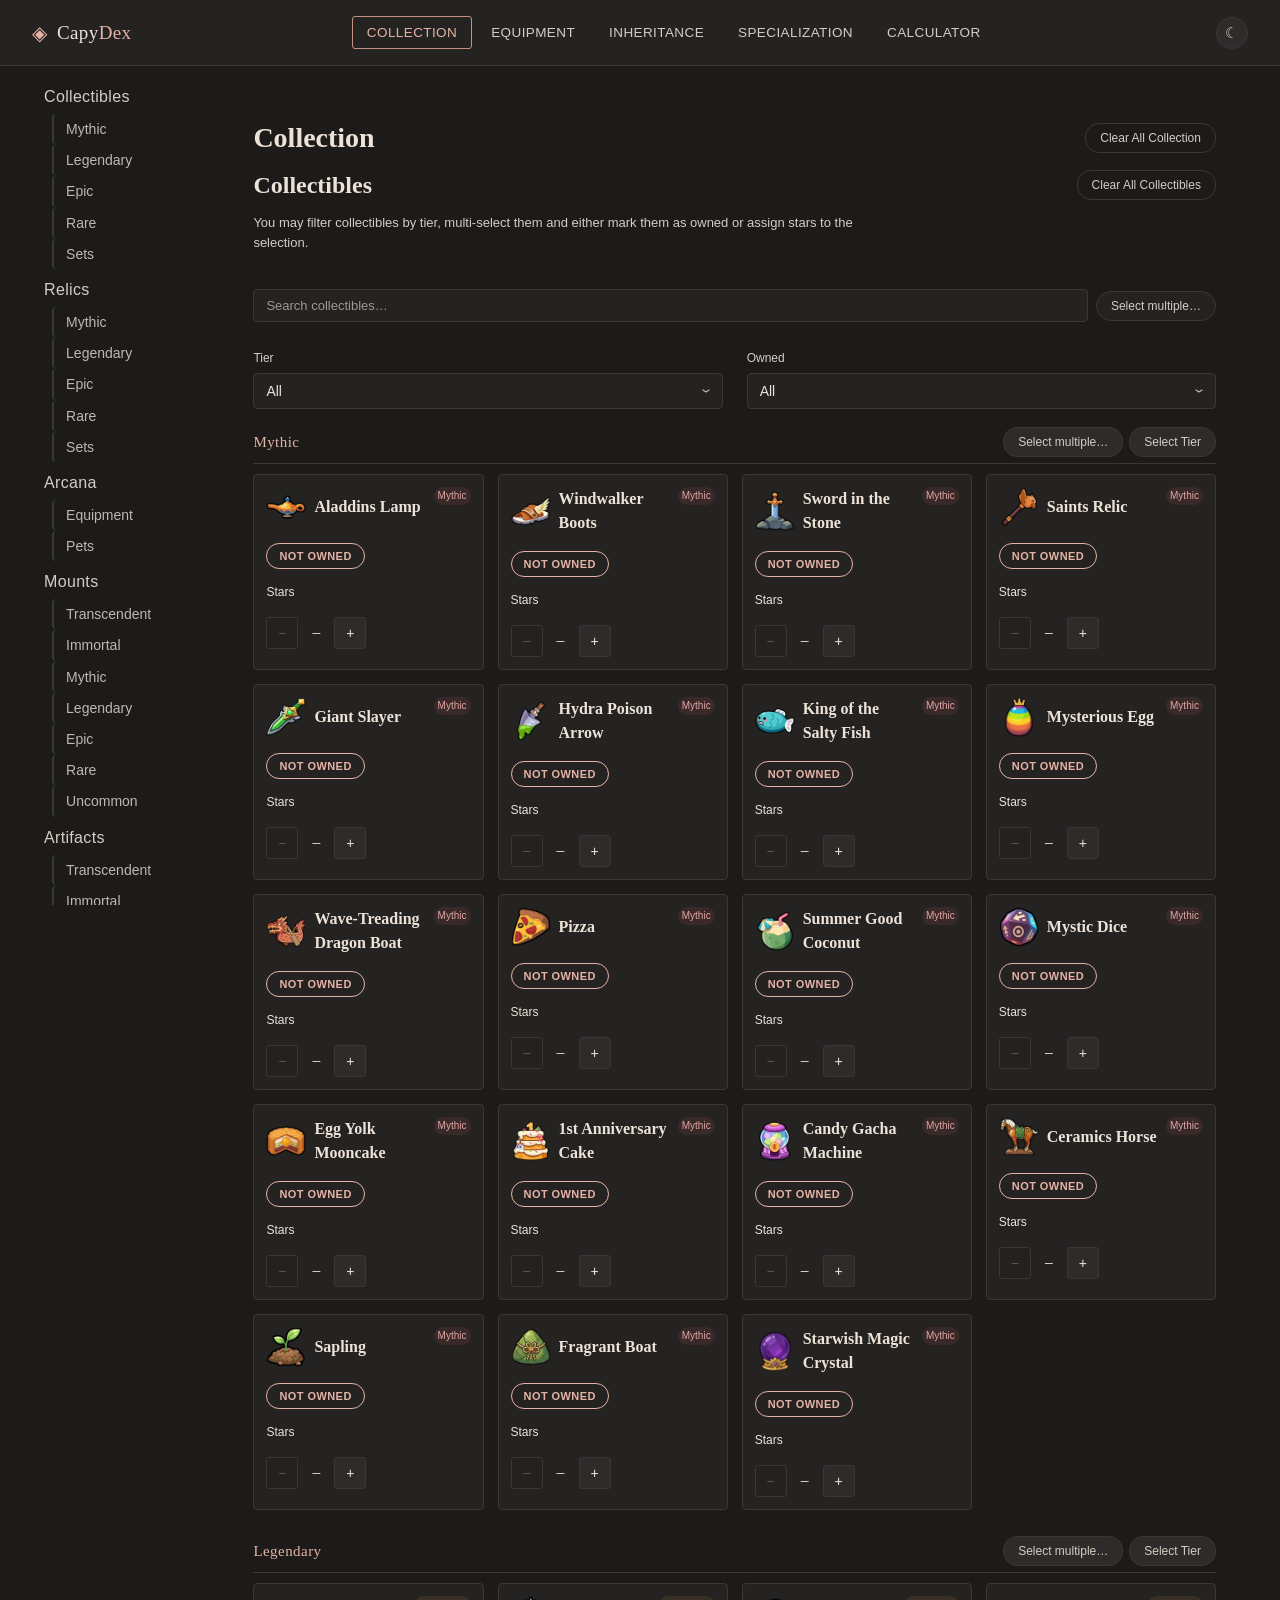
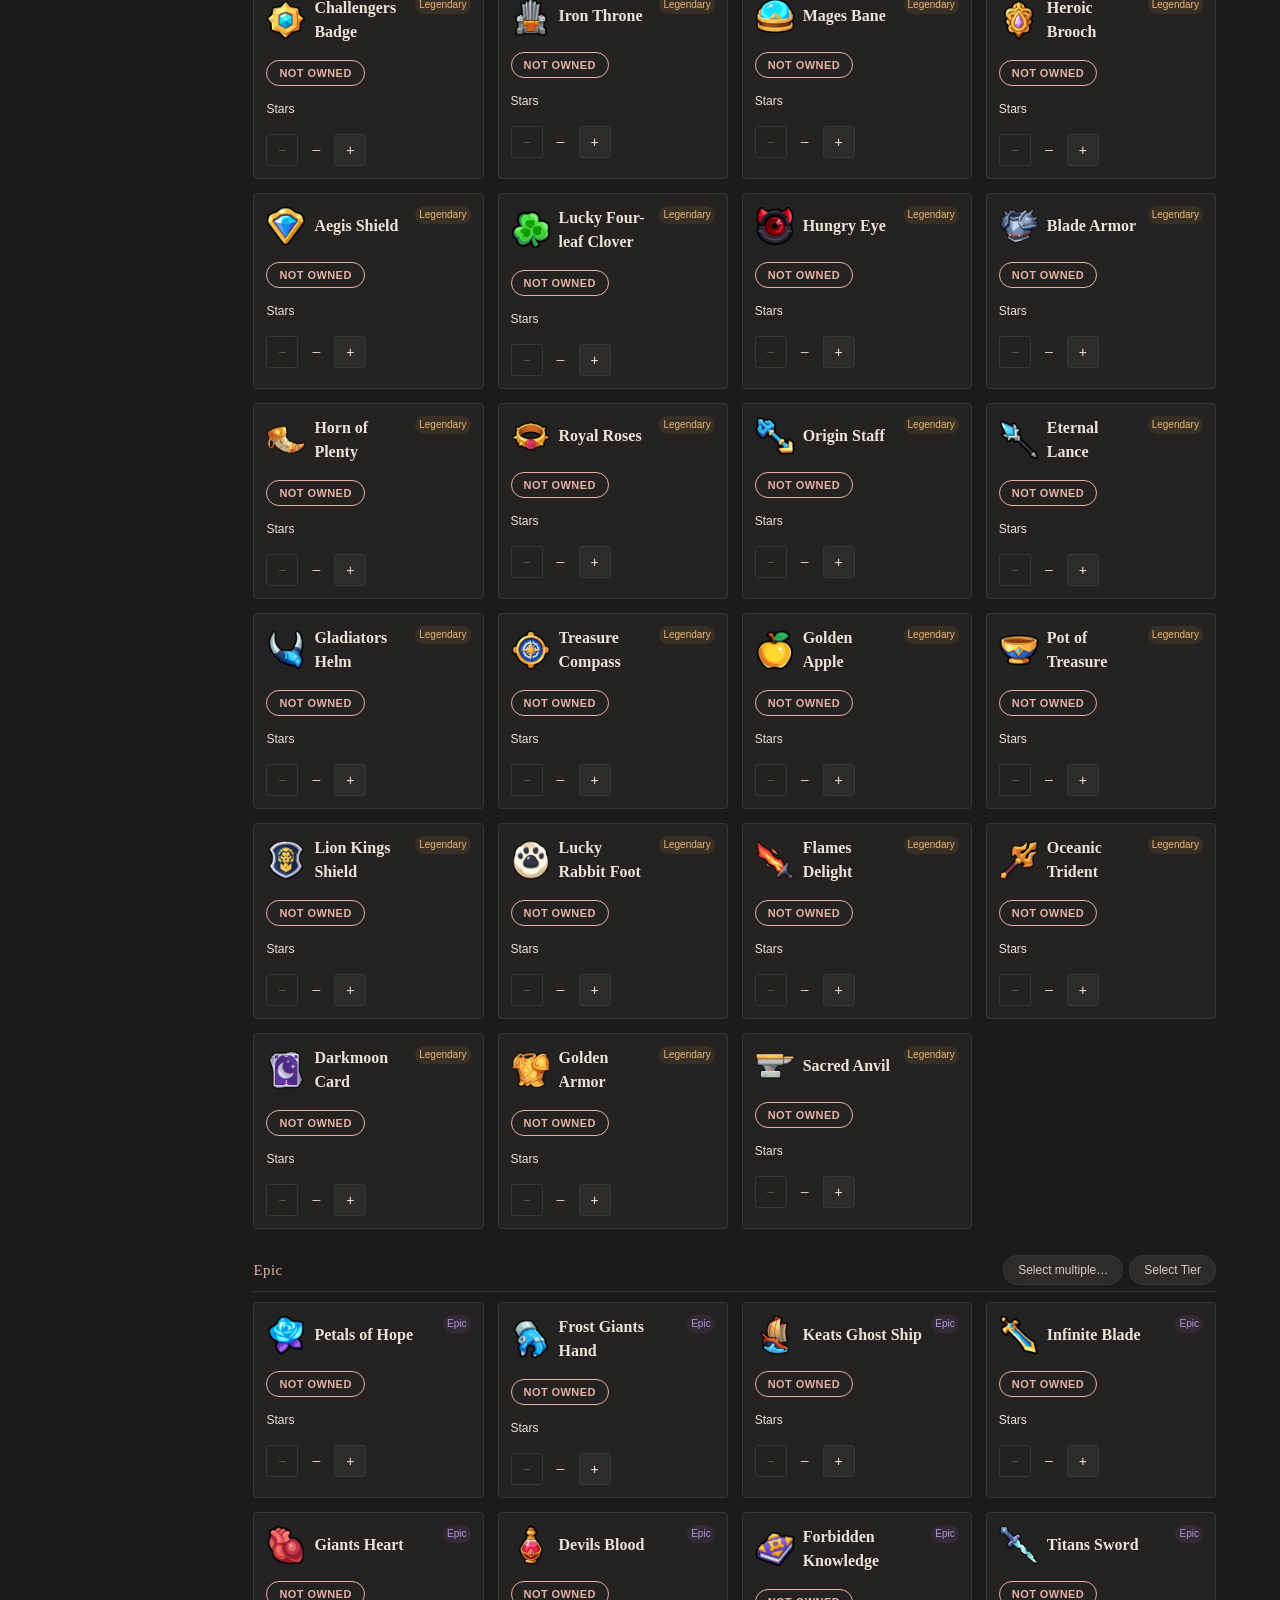
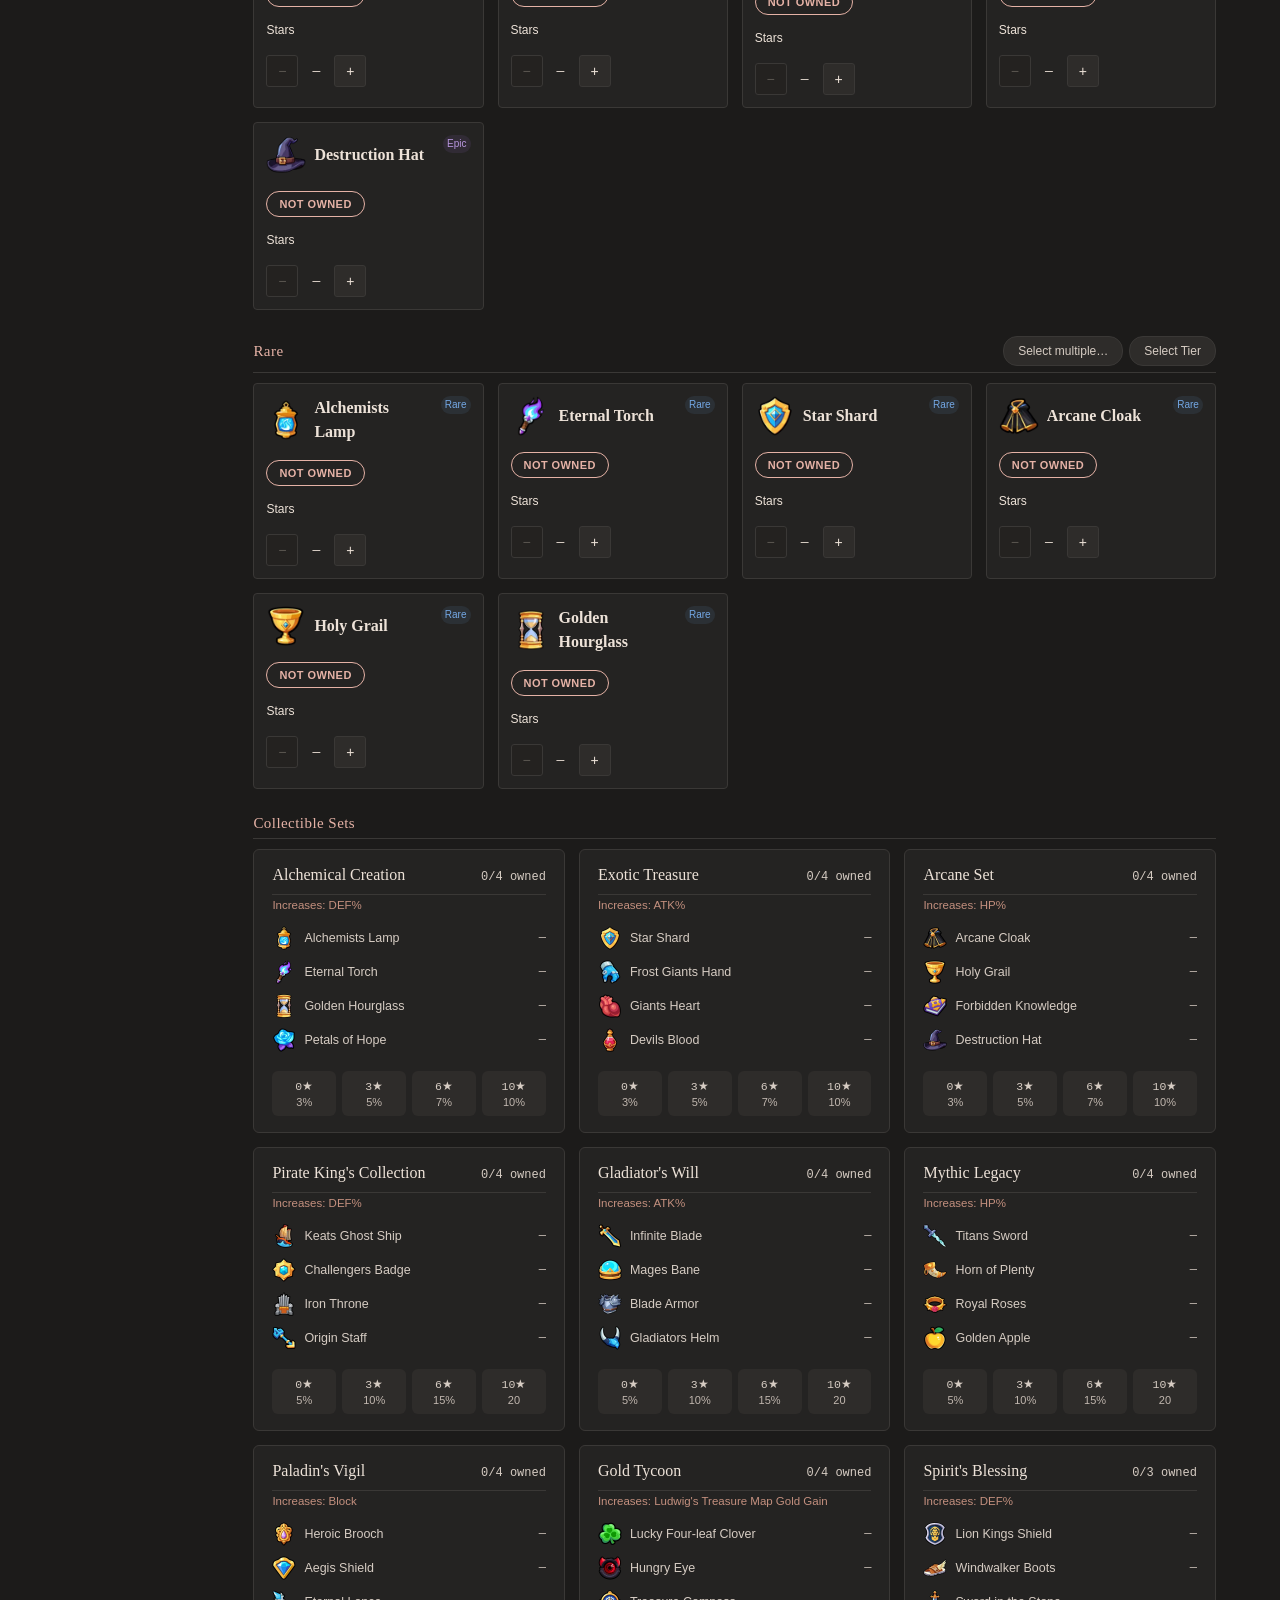
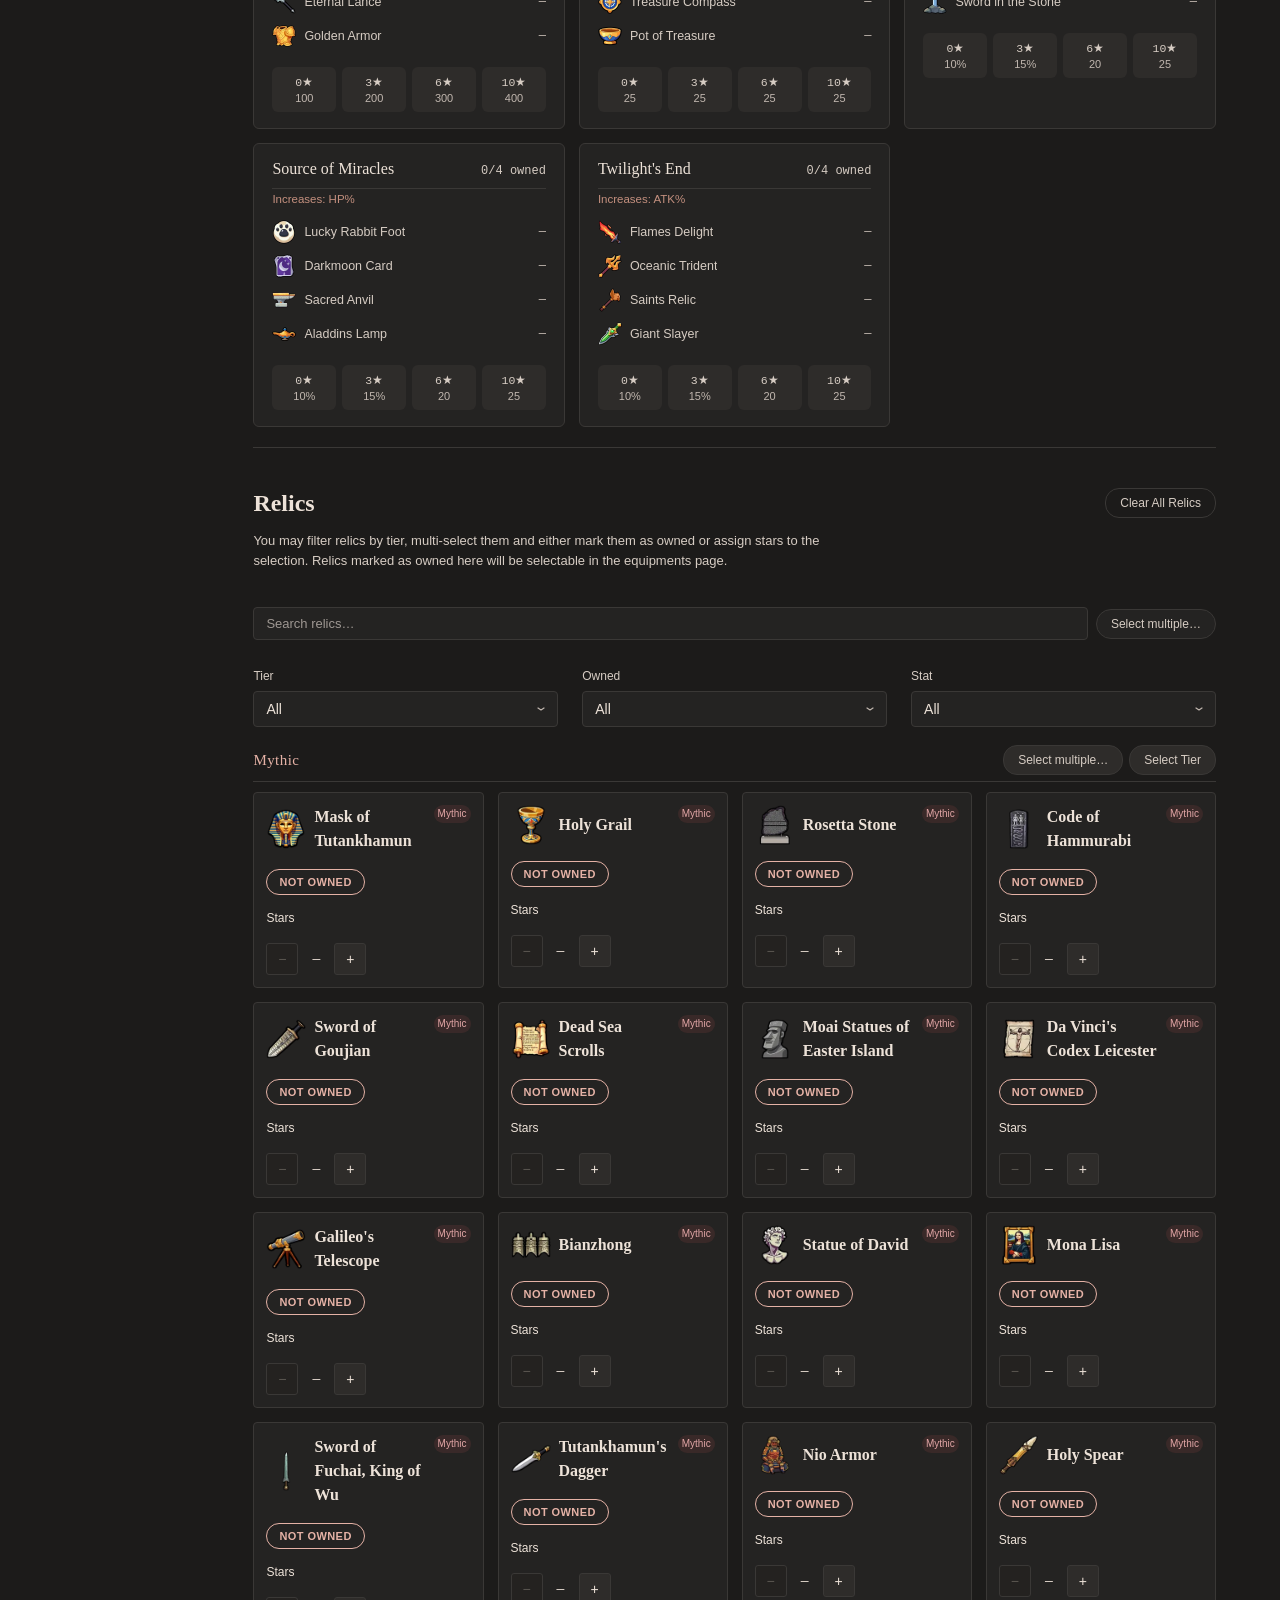
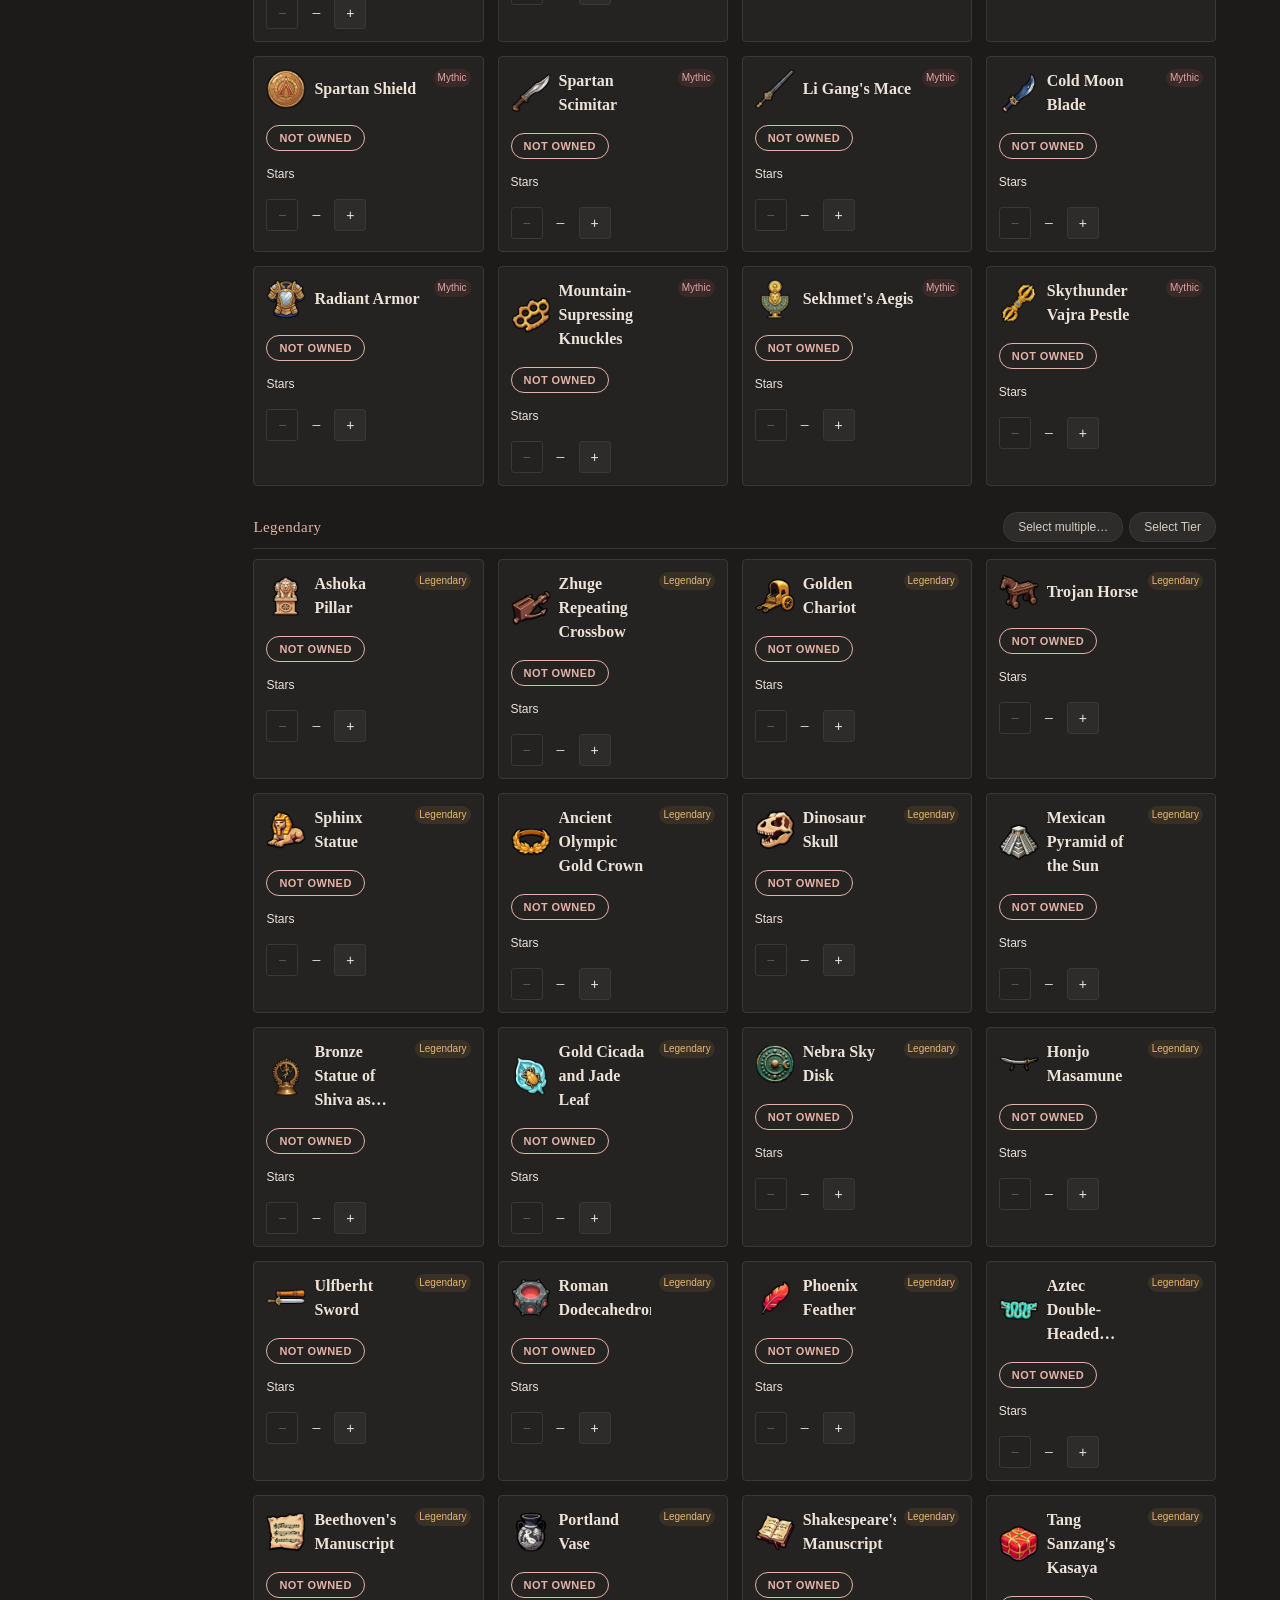
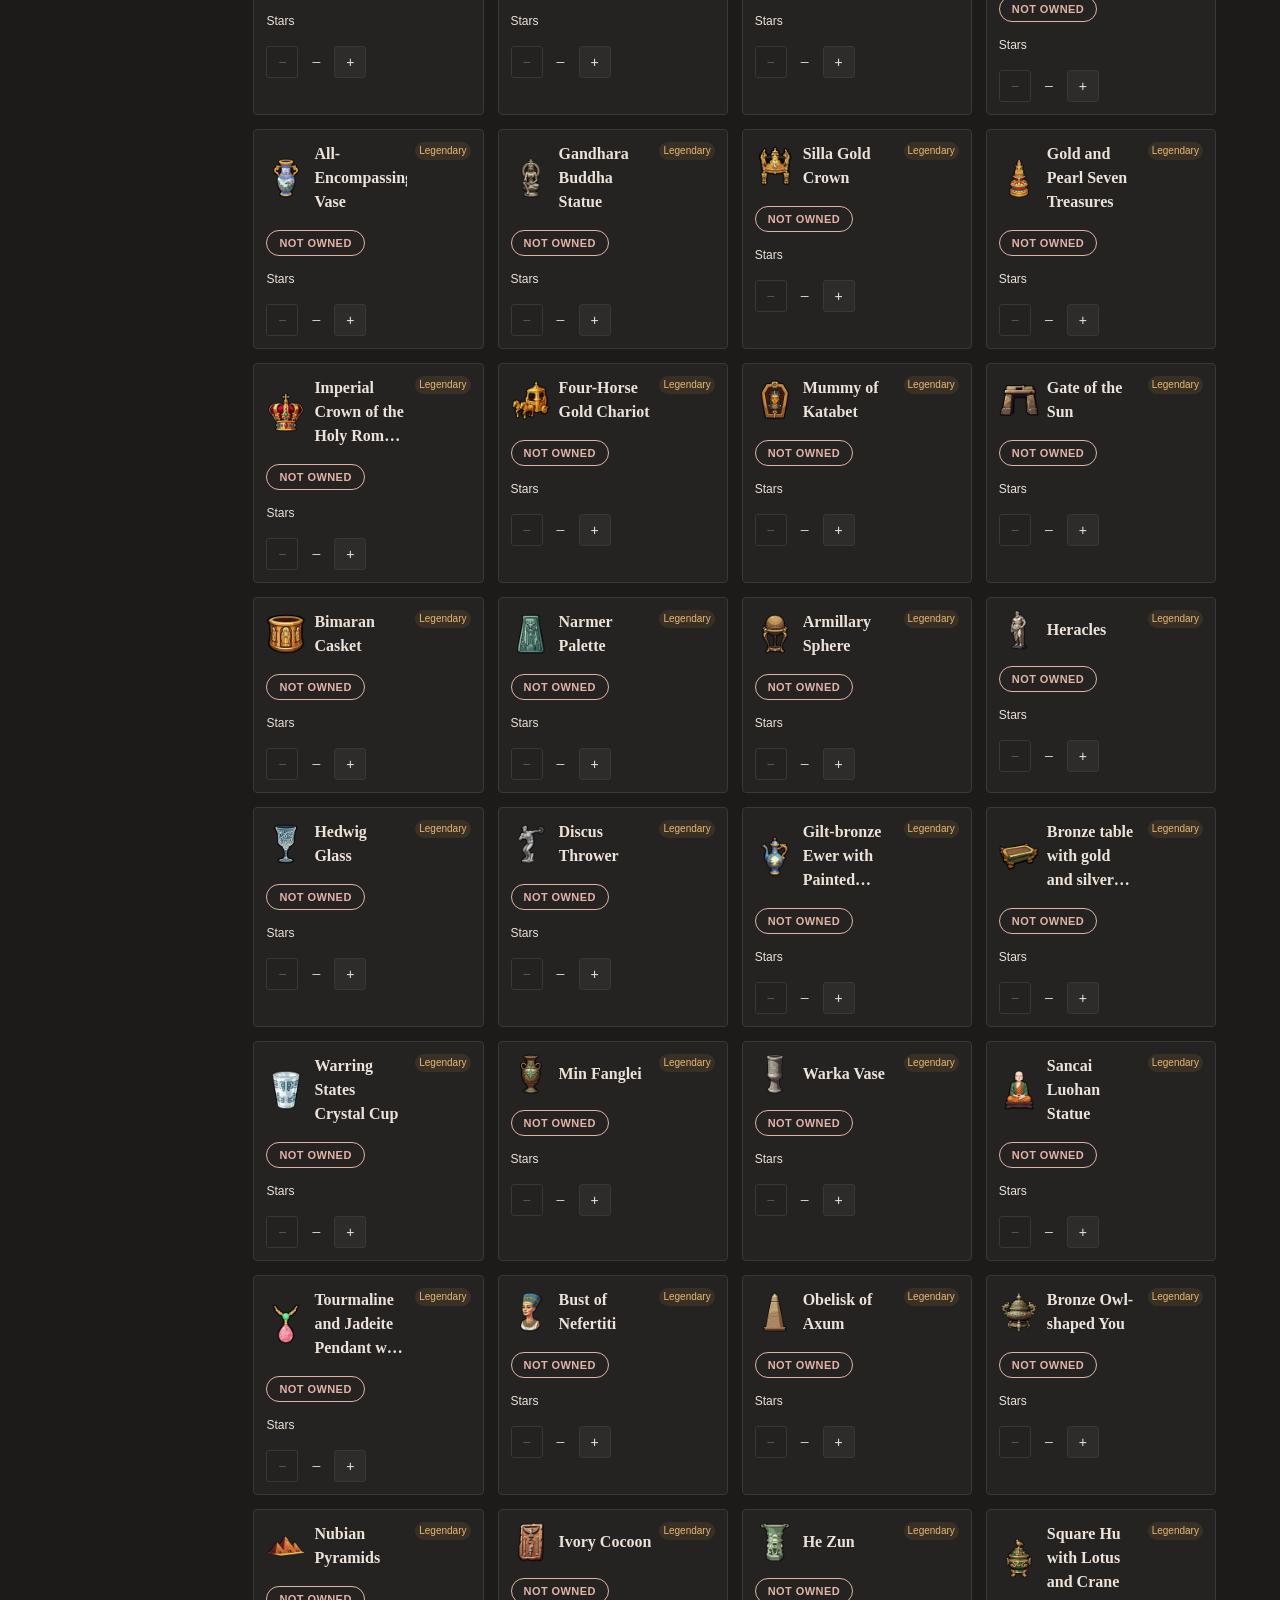
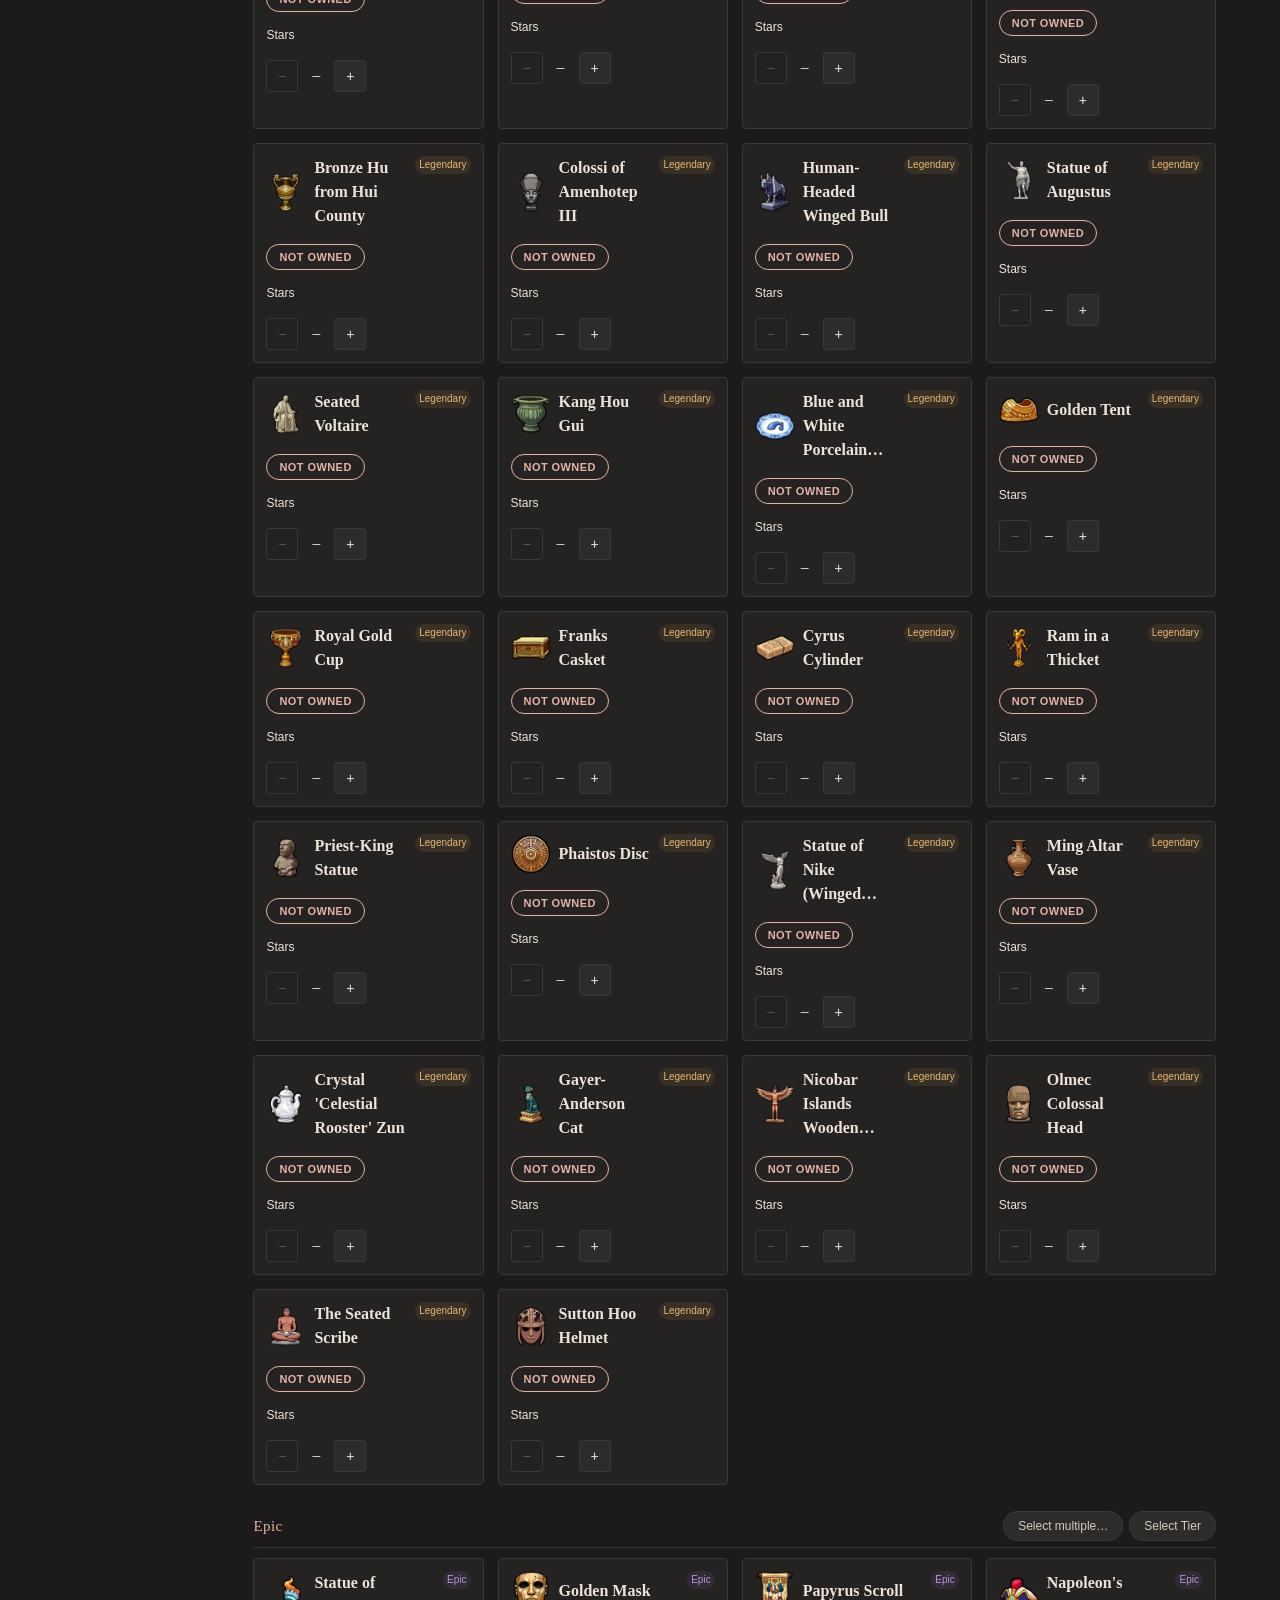
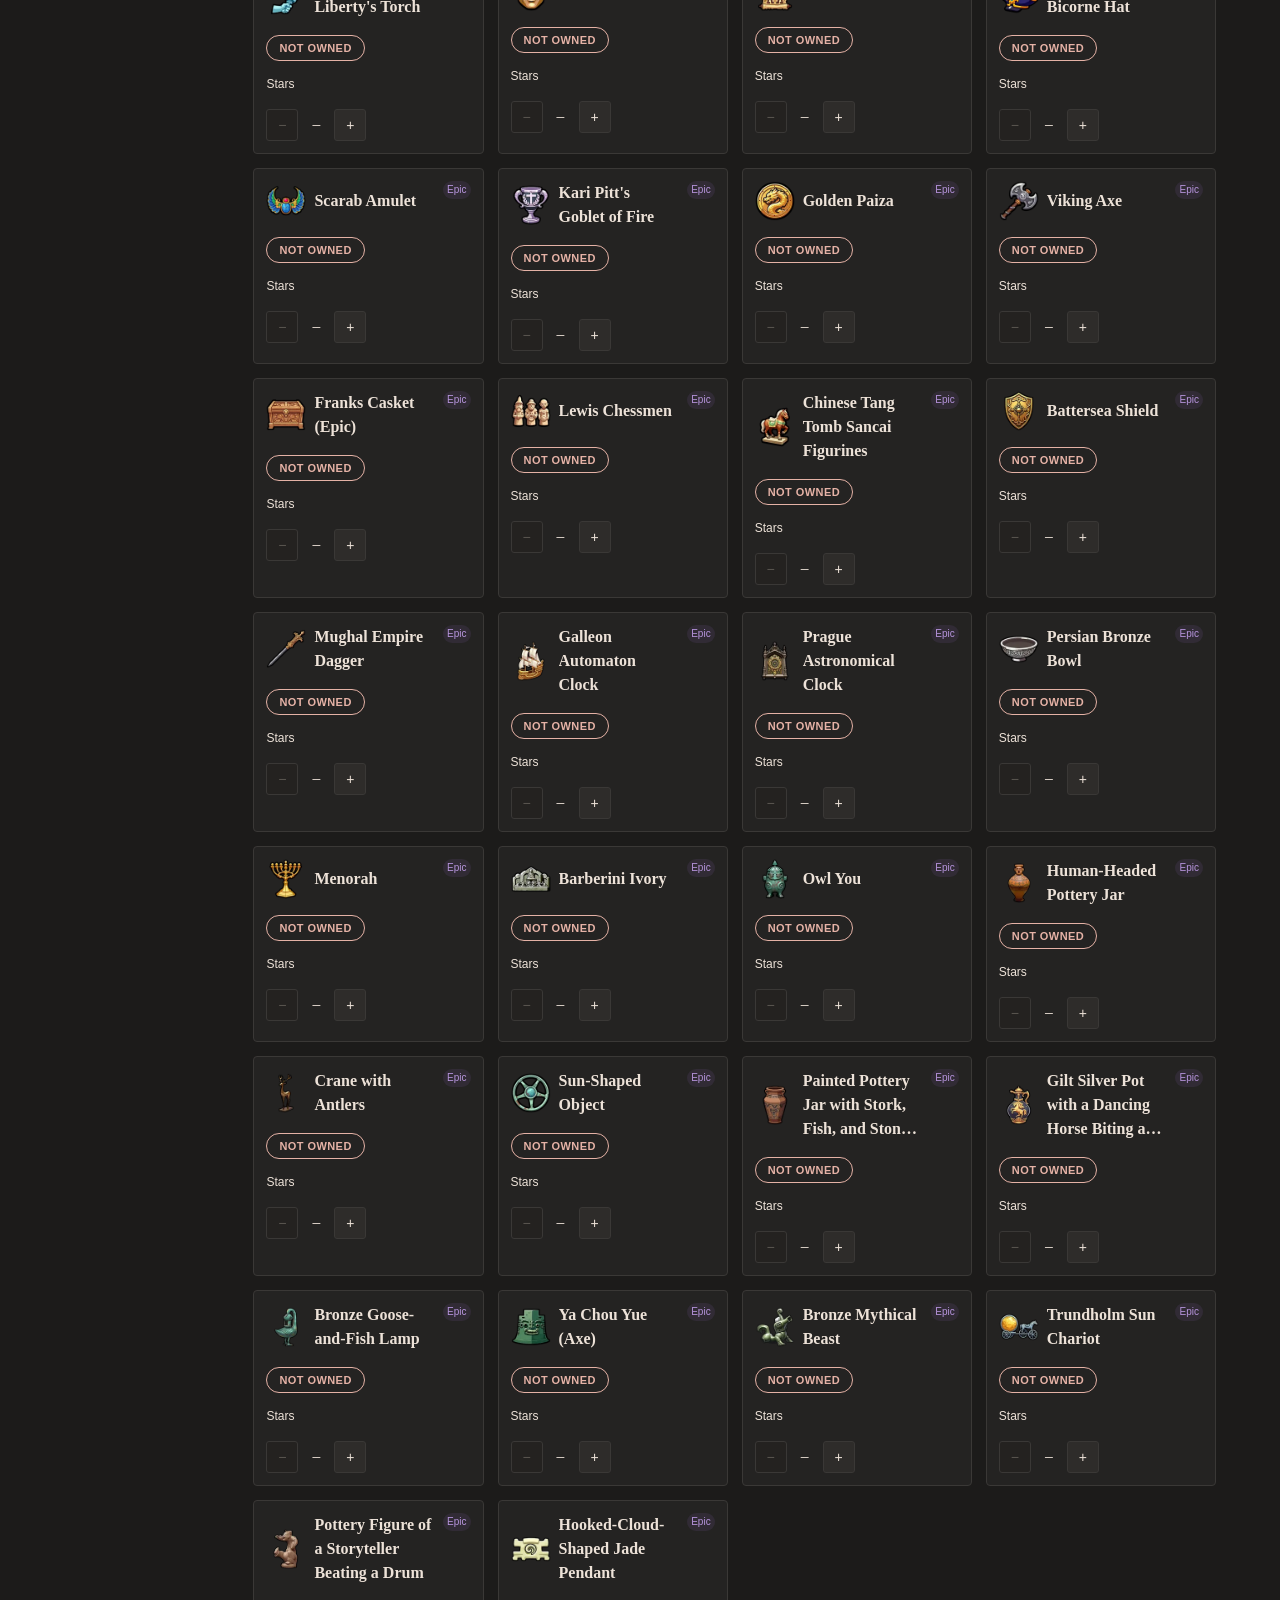
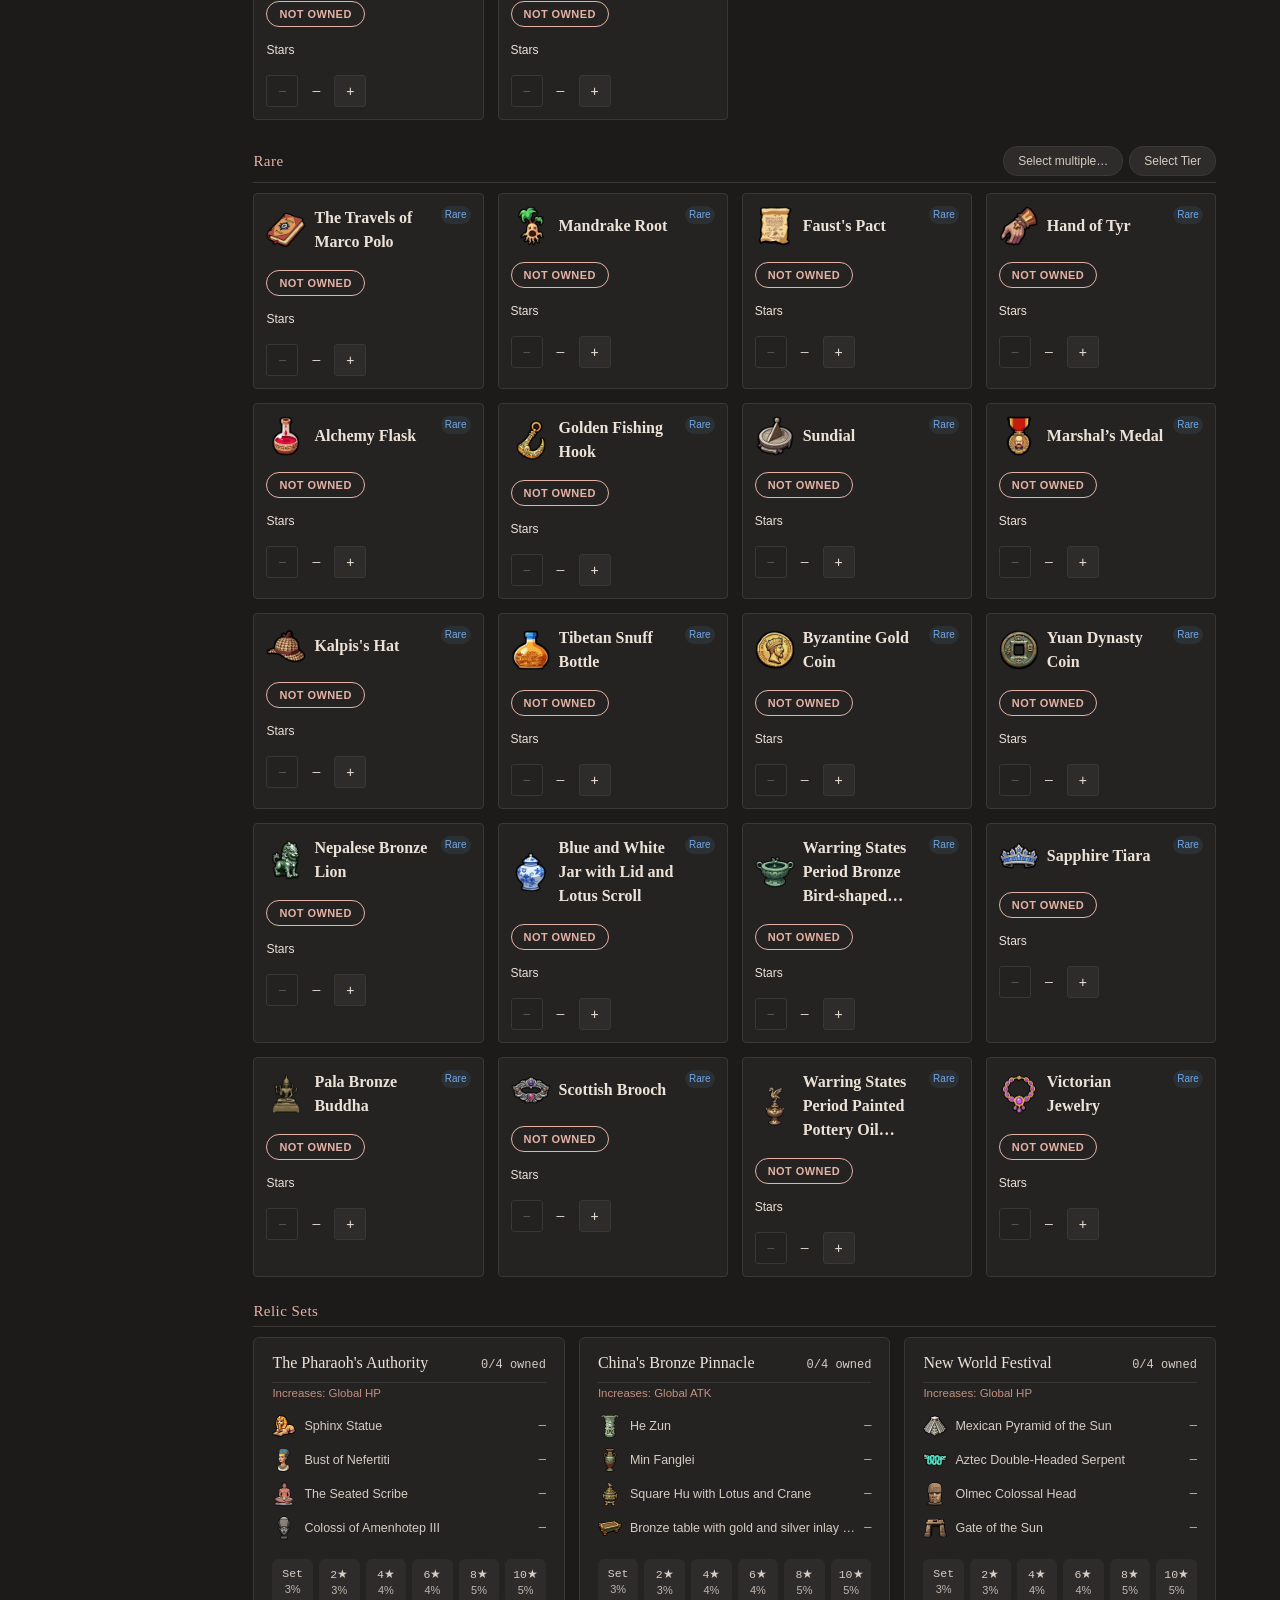
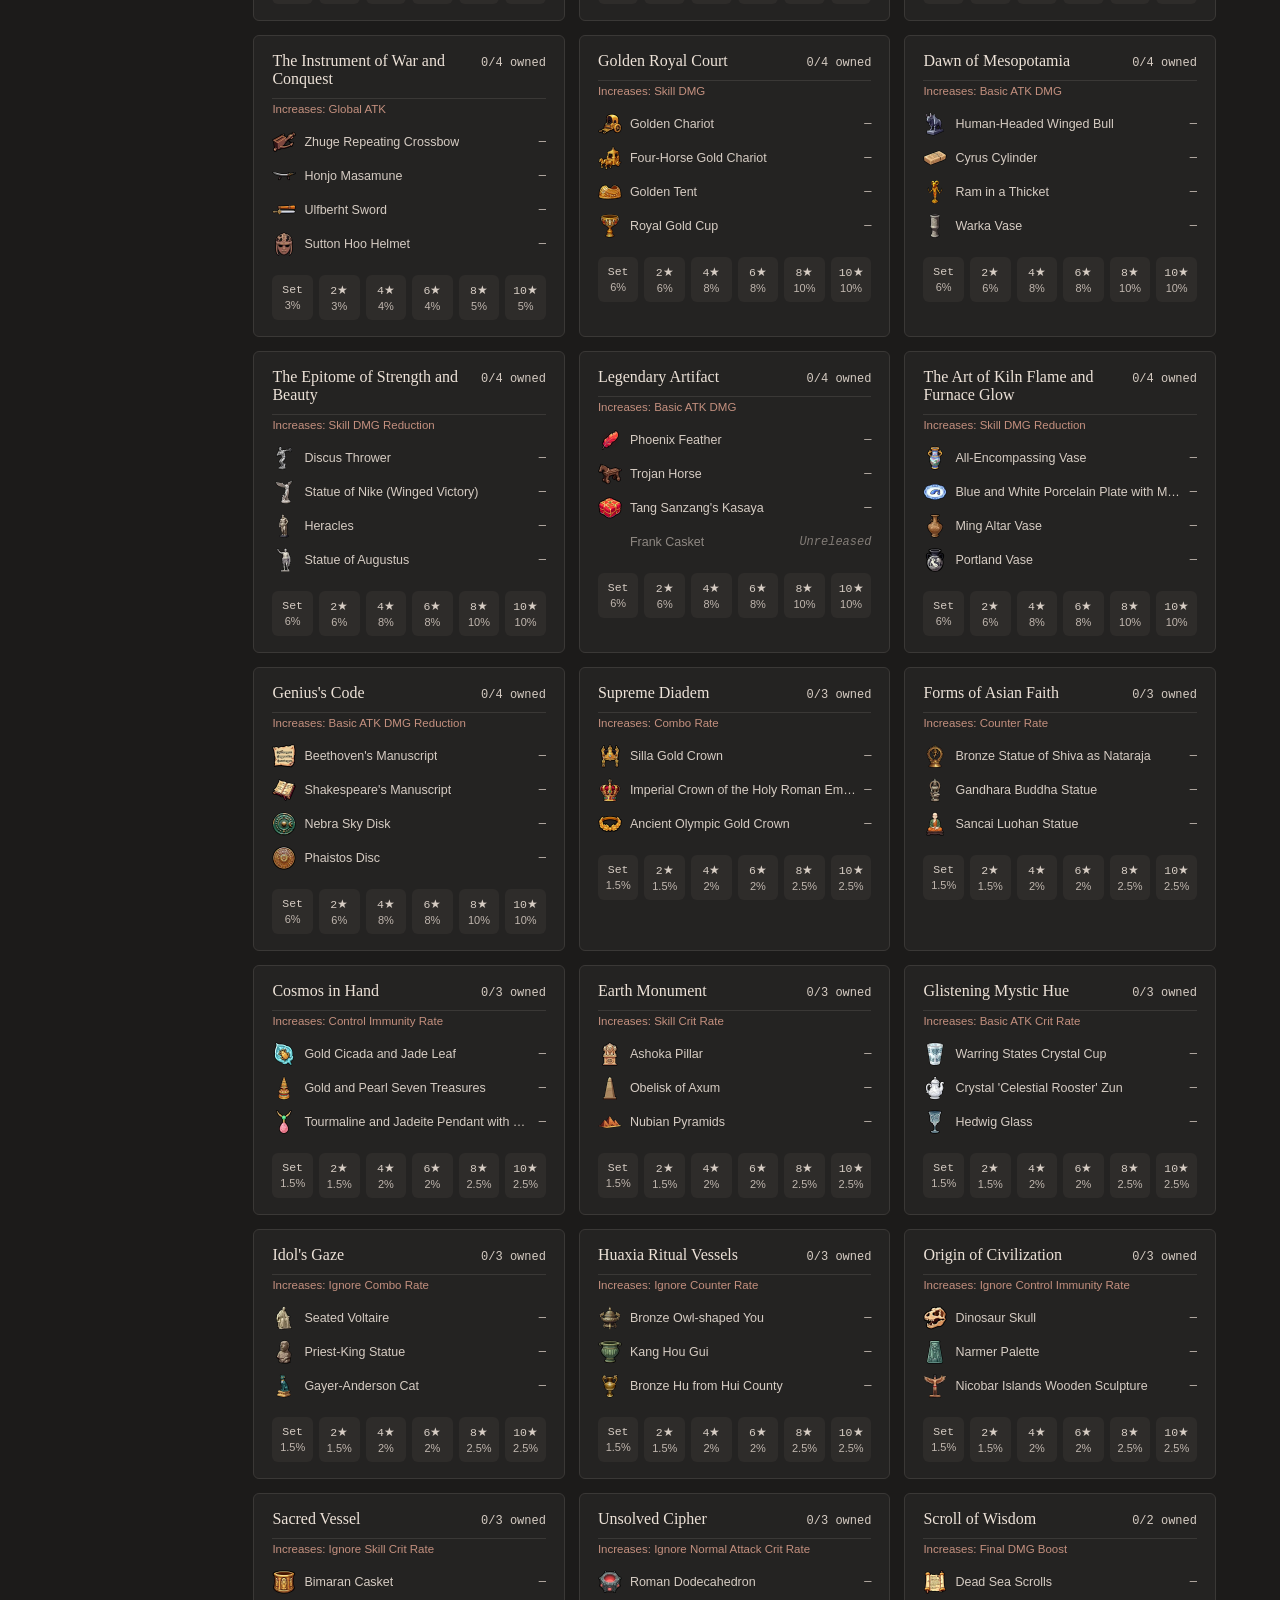
==== commit f8d2add8: "Add heroes.json, wire equipment surpass skills, fix arcana data (Ezra's End, Skybreaker Elenos' Cree" ====
--- a/docs/index.html
+++ b/docs/index.html
@@ -1560,6 +1560,7 @@
 .calc-full-table-stat-row.clickable { cursor: pointer; }
 .calc-full-table-stat-row.clickable:hover td { color: var(--accent); }
 .calc-row-hidden { display: none !important; }
+.calc-row-filtered { display: none !important; }
 .calc-full-table-chevron {
   display: inline-block;
   color: var(--text-tertiary);
@@ -1584,6 +1585,25 @@
   margin-left: 4px;
 }
 .calc-source-desc-toggle:hover { opacity: 1; color: var(--accent); }
+.psi-section-title-row {
+  display: flex;
+  align-items: center;
+  gap: 4px;
+}
+.psi-info-icon {
+  cursor: pointer;
+  opacity: 0.6;
+  font-size: 14px;
+}
+.psi-info-icon:hover { opacity: 1; color: var(--accent); }
+.tutorial-modal-img {
+  width: 100%;
+  aspect-ratio: 16 / 9;
+  object-fit: cover;
+  border-radius: 8px;
+  border: 1px solid var(--hairline);
+  display: block;
+}
 .calc-full-table-desc-row.collapsed { display: none; }
 .calc-full-table-desc-text {
   padding: 4px 12px 10px 22px;
@@ -1592,6 +1612,35 @@
   color: var(--text-tertiary);
   font-style: italic;
   white-space: normal;
+}
+
+.calc-attack-filter {
+  margin-bottom: 24px;
+}
+.calc-attack-chip-row {
+  display: flex;
+  flex-wrap: wrap;
+  gap: 8px;
+  margin-bottom: 16px;
+}
+.calc-extra-sections {
+  margin-top: 8px;
+}
+.calc-extra-section {
+  margin-bottom: 20px;
+}
+.calc-extra-section-title {
+  font-family: var(--font-display);
+  font-size: 16px;
+  font-weight: 600;
+  color: var(--text-primary);
+  margin: 0 0 10px;
+}
+.calc-filter-notice {
+  font-size: 12px;
+  color: var(--text-tertiary);
+  font-style: italic;
+  margin: -8px 0 16px;
 }
 
 .calc-stat-grid {
@@ -1701,7 +1750,7 @@
 
 .equip-field-label {
   font-size: 12px;
-  color: var(--text-secondary);
+  color: var(--text-tertiary);
   margin: 8px 0 8px;
 }
 .equip-field-label:first-of-type { margin-top: 0; }
@@ -1886,11 +1935,10 @@
 .equip-tier-select { width: auto; flex-shrink: 0; min-width: 130px; }
 
 .equip-writeup {
-  font-size: 12px;
-  color: var(--text-tertiary);
-  font-style: italic;
+  font-size: 14px;
+  color: var(--text-primary);
   margin-top: 8px;
-  line-height: 1.4;
+  line-height: 1.3;
 }
 /* Stars and Awaken are the two things someone checks first to confirm
    their gear is actually filled in correctly, so they're set apart from
@@ -1970,7 +2018,7 @@
   <button id="back-to-top" class="back-to-top" aria-label="Back to top">↑</button>
 
   <script>
-    const DB = {"artifacts": [{"idx": 0, "n": "None", "tier": "", "base_effect": null}, {"idx": 1, "n": "Sword of Victory Oath", "tier": "Legendary", "base_effect": "Main character Global Attack +3%, Suppression +20", "star_up": {"base_stats": {"global_attack_pct": 3.0, "suppression": 20}, "deltas": {"1": {}, "2": {}, "3": {}, "4": {}, "5": {}}}, "star_effects": {"0": "Main character Global Attack +3%, Suppression +20", "1": "Main character Global Attack +3%, Suppression +20", "2": "Main character Global Attack +3%, Suppression +20", "3": "Main character Global Attack +3%, Suppression +20", "4": "Main character Global Attack +3%, Suppression +20", "5": "Main character Global Attack +3%, Suppression +20"}, "awaken": {"base_stats": {"global_attack_pct": 3.0, "suppression": 20}, "deltas": {"A1": {}, "A2": {}, "A3": {}, "A4": {}, "A5": {}, "A6": {}, "A7": {}, "A8": {}, "A9": {}, "A10": {}}}, "awaken_base_effect": null, "awaken_effects": {"A1": "No additional effect (Suppression only).", "A2": "No additional effect (Suppression only).", "A3": "No additional effect (Suppression only).", "A4": "No additional effect (Suppression only).", "A5": "No additional effect (Suppression only).", "A6": "No additional effect (Suppression only).", "A7": "No additional effect (Suppression only).", "A8": "No additional effect (Suppression only).", "A9": "No additional effect (Suppression only).", "A10": "No additional effect (Suppression only)."}}, {"idx": 2, "n": "Demonic Eye", "tier": "Mythic", "base_effect": "During Combo or Counter, has a chance to launch Demonic Eye to deal DMG equal to 1.5% of the target's Max HP and a 50% chance to reduce the target's HP Recovery by 90% for 1 round.", "star_up": {"base_stats": {"ignore_counter_pct": 10.0, "suppression": 50}, "deltas": {"1": {"ignore_counter_pct": 2, "suppression": 20}, "2": {"ignore_counter_pct": 5, "suppression": 40}, "3": {"ignore_counter_pct": 8, "suppression": 60}, "4": {"ignore_counter_pct": 14, "suppression": 80}, "5": {"ignore_counter_pct": 20, "suppression": 100}}}, "star_effects": {"0": "During Combo or Counter, has a chance to launch Demonic Eye to deal DMG equal to 1.5% of the target's Max HP and a 50% chance to reduce the target's HP Recovery by 90% for 1 round.", "1": "During Combo or Counter, has a chance to launch Demonic Eye to deal DMG equal to 1.5% of the target's Max HP and a 50% chance to reduce the target's HP Recovery by 90% for 1 round.", "2": "During Combo or Counter, has a chance to launch Demonic Eye to deal DMG equal to 1.5% of the target's Max HP and a 50% chance to reduce the target's HP Recovery by 90% for 1 round.", "3": "During Combo or Counter, has a chance to launch Demonic Eye to deal DMG equal to 1.5% of the target's Max HP and a 50% chance to reduce the target's HP Recovery by 90% for 1 round.", "4": "During Combo or Counter, has a chance to launch Demonic Eye to deal DMG equal to 1.5% of the target's Max HP and a 50% chance to reduce the target's HP Recovery by 90% for 1 round.", "5": "During Combo or Counter, has a chance to launch Demonic Eye to deal DMG equal to 2.5% of the target's Max HP and a 75% chance to reduce the target's HP Recovery by 90% for 1 round."}, "awaken": {"base_stats": {"ignore_counter_pct": 10.0, "suppression": 50}, "deltas": {"A1": {}, "A2": {}, "A3": {}, "A4": {}, "A5": {}, "A6": {}, "A7": {}, "A8": {}, "A9": {}, "A10": {}}}, "awaken_base_effect": "Demon King's Eye releases [ Curse of the Demon Eye ], dealing 300% of Artifact Attack as Skill Damage to the enemy, with a 50% chance to swap the target's current mount with a random standby mount.", "awaken_effects": {"A1": "Demon King's Eye releases [ Curse of the Demon Eye ], dealing 300% of Artifact Attack as Skill Damage to the enemy, with a 50% chance to swap the target's current mount with a random standby mount.", "A2": "Demon King's Eye releases [ Curse of the Demon Eye ], dealing 500% of Artifact Attack as Skill Damage to the enemy, with a 50% chance to swap the target's current mount with a random standby mount.", "A3": "Demon King's Eye releases [ Curse of the Demon Eye ], dealing 500% of Artifact Attack as Skill Damage to the enemy, with a 50% chance to swap the target's current mount with a random standby mount.", "A4": "Demon King's Eye releases [ Curse of the Demon Eye ], dealing 500% of Artifact Attack as Skill Damage to the enemy, with a 50% chance to swap the target's current mount with a random standby mount. After casting [ Curse of the Evil Eye ] , increase main character's damage by +80%, lasting 1 turn.", "A5": "Demon King's Eye releases [ Curse of the Demon Eye ], dealing 500% of Artifact Attack as Skill Damage to the enemy, with a 50% chance to swap the target's current mount with a random standby mount. After casting [ Curse of the Evil Eye ] , increase main character's damage by +80%, lasting 1 turn.", "A6": "Demon King's Eye releases [ Curse of the Demon Eye ], dealing 500% of Artifact Attack as Skill Damage to the enemy, with a 50% chance to swap the target's current mount with a random standby mount. After casting [ Curse of the Evil Eye ] , increase main character's damage by +80%, lasting 1 turn.", "A7": "Demon King's Eye releases [ Curse of the Demon Eye ], dealing 750% of Artifact Attack as Skill Damage to the enemy, with a 50% chance to swap the target's current mount with a random standby mount. After casting [ Curse of the Evil Eye ] , increase main character's damage by +80%, lasting 1 turn.", "A8": "Demon King's Eye releases [ Curse of the Demon Eye ], dealing 750% of Artifact Attack as Skill Damage to the enemy, with a 50% chance to swap the target's current mount with a random standby mount. After casting [ Curse of the Evil Eye ] , increase main character's damage by +80%, lasting 1 turn.", "A9": "Demon King's Eye releases [ Curse of the Demon Eye ], dealing 750% of Artifact Attack as Skill Damage to the enemy, with a 50% chance to swap the target's current mount with a random standby mount. After casting [ Curse of the Evil Eye ] , increase main character's damage by +80%, lasting 1 turn.", "A10": "Demon King's Eye releases [ Curse of the Demon Eye ], dealing 750% of Artifact Attack as Skill Damage to the enemy, with a 50% chance to swap the target's current mount with a random standby mount. After casting [ Curse of the Evil Eye ] , increase main character's damage by +80%, lasting 1 turn. If the target is not mounted, inflict +50% more damage and has a 50% chance to stun the target for 1 turn."}, "pulse_stats_awaken_tiers": [{"min_awaken": 4, "stats": {"dmg_bonus": {"val": 80, "duration": 1}}}]}, {"idx": 3, "n": "Spear of Thor", "tier": "Mythic", "base_effect": "Every 6 Bolt triggered summons Spear of Thor, dealing Bolt DMG equal to 100% ATK to all enemies and increasing the Skill DMG they take by 40% for 3 rounds.", "star_up": {"base_stats": {"ignore_combo_pct": 10.0, "suppression": 50}, "deltas": {"1": {"ignore_combo_pct": 2, "suppression": 20}, "2": {"ignore_combo_pct": 5, "suppression": 40}, "3": {"ignore_combo_pct": 8, "suppression": 60}, "4": {"ignore_combo_pct": 14, "suppression": 80}, "5": {"ignore_combo_pct": 20, "suppression": 100}}}, "star_effects": {"0": "Every 6 Bolt triggered summons Spear of Thor, dealing Bolt DMG equal to 100% ATK to all enemies and increasing the Skill DMG they take by 40% for 3 rounds.", "1": "Every 6 Bolt triggered summons Spear of Thor, dealing Bolt DMG equal to 100% ATK to all enemies and increasing the Skill DMG they take by 40% for 3 rounds.", "2": "Every 6 Bolt triggered summons Spear of Thor, dealing Bolt DMG equal to 100% ATK to all enemies and increasing the Skill DMG they take by 40% for 3 rounds.", "3": "Every 6 Bolt triggered summons Spear of Thor, dealing Bolt DMG equal to 100% ATK to all enemies and increasing the Skill DMG they take by 40% for 3 rounds.", "4": "Every 6 Bolt triggered summons Spear of Thor, dealing Bolt DMG equal to 100% ATK to all enemies and increasing the Skill DMG they take by 40% for 3 rounds.", "5": "Every 5 Bolt triggered summons Spear of Thor, dealing Bolt DMG equal to 150% ATK to all enemies and increasing the Skill DMG they take by 60% for 3 rounds."}, "awaken": {"base_stats": {"ignore_combo_pct": 10.0, "suppression": 50}, "deltas": {"A1": {}, "A2": {}, "A3": {}, "A4": {}, "A5": {}, "A6": {}, "A7": {}, "A8": {}, "A9": {}, "A10": {}}}, "awaken_base_effect": "The Spear of Thunder releases [ Thousand Thunder ] , dealing 300% of the artifact's attack power as lightning damage to enemies, and reducing the protagonist's damage taken by +50% for 2 turns.", "awaken_effects": {"A1": "The Spear of Thunder releases [ Thousand Thunder ] , dealing 300% of the artifact's attack power as lightning damage to enemies, and reducing the protagonist's damage taken by +50% for 2 turns.", "A2": "The Spear of Thunder releases [ Thousand Thunder ] , dealing 500% of the artifact's attack power as lightning damage to enemies, and reducing the protagonist's damage taken by +50% for 2 turns.", "A3": "The Spear of Thunder releases [ Thousand Thunder ] , dealing 500% of the artifact's attack power as lightning damage to enemies, and reducing the protagonist's damage taken by +50% for 2 turns.", "A4": "The Spear of Thunder releases [ Thousand Thunder ] , dealing 500% of the artifact's attack power as lightning damage to enemies, and reducing the protagonist's damage taken by +50% for 2 turns. After the protagonist releases lightning 5 times, Thunder God's Spear gains 1 charge layer. Upon reaching 10 charge layers, the next skill of Thunder God's Spear clears all charges and grants the protagonist a shield equal to 30% of their max HP.", "A5": "The Spear of Thunder releases [ Thousand Thunder ] , dealing 500% of the artifact's attack power as lightning damage to enemies, and reducing the protagonist's damage taken by +50% for 2 turns. After the protagonist releases lightning 5 times, Thunder God's Spear gains 1 charge layer. Upon reaching 10 charge layers, the next skill of Thunder God's Spear clears all charges and grants the protagonist a shield equal to 30% of their max HP.", "A6": "The Spear of Thunder releases [ Thousand Thunder ] , dealing 500% of the artifact's attack power as lightning damage to enemies, and reducing the protagonist's damage taken by +50% for 2 turns. After the protagonist releases lightning 5 times, Thunder God's Spear gains 1 charge layer. Upon reaching 10 charge layers, the next skill of Thunder God's Spear clears all charges and grants the protagonist a shield equal to 30% of their max HP.", "A7": "The Spear of Thunder releases [ Thousand Thunder ] , dealing 750% of the artifact's attack power as lightning damage to enemies, and reducing the protagonist's damage taken by +50% for 2 turns. After the protagonist releases lightning 5 times, Thunder God's Spear gains 1 charge layer. Upon reaching 10 charge layers, the next skill of Thunder God's Spear clears all charges and grants the protagonist a shield equal to 30% of their max HP.", "A8": "The Spear of Thunder releases [ Thousand Thunder ] , dealing 750% of the artifact's attack power as lightning damage to enemies, and reducing the protagonist's damage taken by +50% for 2 turns. After the protagonist releases lightning 5 times, Thunder God's Spear gains 1 charge layer. Upon reaching 10 charge layers, the next skill of Thunder God's Spear clears all charges and grants the protagonist a shield equal to 30% of their max HP.", "A9": "The Spear of Thunder releases [ Thousand Thunder ] , dealing 750% of the artifact's attack power as lightning damage to enemies, and reducing the protagonist's damage taken by +50% for 2 turns. After the protagonist releases lightning 5 times, Thunder God's Spear gains 1 charge layer. Upon reaching 10 charge layers, the next skill of Thunder God's Spear clears all charges and grants the protagonist a shield equal to 30% of their max HP.", "A10": "The Spear of Thunder releases [ Thousand Thunder ] , dealing 750% of the artifact's attack power as lightning damage to enemies, and reducing the protagonist's damage taken by +50% for 2 turns. After the protagonist releases lightning 5 times, Thunder God's Spear gains 1 charge layer. Upon reaching 10 charge layers, the next skill of Thunder God's Spear clears all charges and grants the protagonist a shield equal to 30% of their max HP and stuns the target for 1 turn."}, "pulse_stats_awaken_tiers": [{"min_awaken": 0, "stats": {"dmg_reduction": {"val": 50, "duration": 2}}}]}, {"idx": 4, "n": "Demon Sword", "tier": "Mythic", "base_effect": "Every 5 Light Spears summoned, a Demon Sword is summoned, dealing 500% ATK DMG to all enemies.", "star_up": {"base_stats": {"ignore_combo_pct": 10.0, "suppression": 50}, "deltas": {"1": {"ignore_combo_pct": 2, "suppression": 20}, "2": {"ignore_combo_pct": 5, "suppression": 40}, "3": {"ignore_combo_pct": 8, "suppression": 60}, "4": {"ignore_combo_pct": 14, "suppression": 80}, "5": {"ignore_combo_pct": 20, "suppression": 100}}}, "star_effects": {"0": "Every 5 Light Spears summoned, a Demon Sword is summoned, dealing 500% ATK DMG to all enemies.", "1": "Every 5 Light Spears summoned, a Demon Sword is summoned, dealing 500% ATK DMG to all enemies.", "2": "Every 5 Light Spears summoned, a Demon Sword is summoned, dealing 500% ATK DMG to all enemies.", "3": "Every 5 Light Spears summoned, a Demon Sword is summoned, dealing 500% ATK DMG to all enemies.", "4": "Every 5 Light Spears summoned, a Demon Sword is summoned, dealing 500% ATK DMG to all enemies.", "5": "Every 4 Light Spears summoned, a Demon Sword is summoned, dealing 750% ATK DMG to all enemies."}, "awaken": {"base_stats": {"ignore_combo_pct": 10.0, "suppression": 50}, "deltas": {"A1": {}, "A2": {}, "A3": {}, "A4": {}, "A5": {}, "A6": {}, "A7": {}, "A8": {}, "A9": {}, "A10": {}}}, "awaken_base_effect": "Demon Sword releases [ Annihilation Demon Strike ] , dealing 5 instances of 50% of Artifact Attack as Light Spear Damage to the enemy, increasing the protagonist's Light Spear Damage by 10% after each hit, stackable up to 10 layers, lasting until the end of the battle.", "awaken_effects": {"A1": "Demon Sword releases [ Annihilation Demon Strike ] , dealing 5 instances of 50% of Artifact Attack as Light Spear Damage to the enemy, increasing the protagonist's Light Spear Damage by 10% after each hit, stackable up to 10 layers, lasting until the end of the battle.", "A2": "Demon Sword releases [ Annihilation Demon Strike ] , dealing 5 instances of 100% of Artifact Attack as Light Spear Damage to the enemy, increasing the protagonist's Light Spear Damage by 10% after each hit, stackable up to 10 layers, lasting until the end of the battle.", "A3": "Demon Sword releases [ Annihilation Demon Strike ] , dealing 5 instances of 100% of Artifact Attack as Light Spear Damage to the enemy, increasing the protagonist's Light Spear Damage by 10% after each hit, stackable up to 10 layers, lasting until the end of the battle.", "A4": "Demon Sword releases [ Annihilation Demon Strike ] , dealing 5 instances of 100% of Artifact Attack as Light Spear Damage to the enemy, increasing the protagonist's Light Spear Damage by 10% after each hit, stackable up to 10 layers, lasting until the end of the battle. After each damage dealt, 50% chance to trigger 1 light spear.", "A5": "Demon Sword releases [ Annihilation Demon Strike ] , dealing 5 instances of 100% of Artifact Attack as Light Spear Damage to the enemy, increasing the protagonist's Light Spear Damage by 10% after each hit, stackable up to 10 layers, lasting until the end of the battle. After each damage dealt, 50% chance to trigger 1 light spear.", "A6": "Demon Sword releases [ Annihilation Demon Strike ] , dealing 5 instances of 100% of Artifact Attack as Light Spear Damage to the enemy, increasing the protagonist's Light Spear Damage by 10% after each hit, stackable up to 10 layers, lasting until the end of the battle. After each damage dealt, 50% chance to trigger 1 light spear.", "A7": "Demon Sword releases [ Annihilation Demon Strike ] , dealing 5 instances of 150% of Artifact Attack as Light Spear Damage to the enemy, increasing the protagonist's Light Spear Damage by 10% after each hit, stackable up to 10 layers, lasting until the end of the battle. After each damage dealt, 50% chance to trigger 1 light spear.", "A8": "Demon Sword releases [ Annihilation Demon Strike ] , dealing 5 instances of 150% of Artifact Attack as Light Spear Damage to the enemy, increasing the protagonist's Light Spear Damage by 10% after each hit, stackable up to 10 layers, lasting until the end of the battle. After each damage dealt, 50% chance to trigger 1 light spear.", "A9": "Demon Sword releases [ Annihilation Demon Strike ] , dealing 5 instances of 150% of Artifact Attack as Light Spear Damage to the enemy, increasing the protagonist's Light Spear Damage by 10% after each hit, stackable up to 10 layers, lasting until the end of the battle. After each damage dealt, 50% chance to trigger 1 light spear.", "A10": "Demon Sword releases [ Annihilation Demon Strike ] , dealing 5 instances of 150% of Artifact Attack as Light Spear Damage to the enemy, increasing the protagonist's Light Spear Damage by 10% after each hit, stackable up to 10 layers, lasting until the end of the battle. After each damage dealt, 50% chance to trigger 1 light spear. The first hit additionally deals 5% of the target's max HP as Counter Damage, with the additional damage not exceeding 3000% of Artifact Attack."}, "flat_stats_awaken_tiers": [{"min_awaken": 0, "stats": {"light_spear_dmg": 100}}]}, {"idx": 5, "n": "Heaven's Mark", "tier": "Mythic", "base_effect": "Every 4 Sword Chi triggered releases 1 Unrivaled Sword Chi, dealing 500% ATK DMG.", "star_up": {"base_stats": {"ignore_combo_pct": 10.0, "suppression": 50}, "deltas": {"1": {"ignore_combo_pct": 2, "suppression": 20}, "2": {"ignore_combo_pct": 5, "suppression": 40}, "3": {"ignore_combo_pct": 8, "suppression": 60}, "4": {"ignore_combo_pct": 14, "suppression": 80}, "5": {"ignore_combo_pct": 20, "suppression": 100}}}, "star_effects": {"0": "Every 4 Sword Chi triggered releases 1 Unrivaled Sword Chi, dealing 500% ATK DMG.", "1": "Every 4 Sword Chi triggered releases 1 Unrivaled Sword Chi, dealing 500% ATK DMG.", "2": "Every 4 Sword Chi triggered releases 1 Unrivaled Sword Chi, dealing 500% ATK DMG.", "3": "Every 4 Sword Chi triggered releases 1 Unrivaled Sword Chi, dealing 500% ATK DMG.", "4": "Every 4 Sword Chi triggered releases 1 Unrivaled Sword Chi, dealing 500% ATK DMG.", "5": "Every 3 Sword Chi triggered releases 1 Unrivaled Sword Chi, dealing 750% ATK DMG."}, "awaken": {"base_stats": {"ignore_combo_pct": 10.0, "suppression": 50}, "deltas": {"A1": {}, "A2": {}, "A3": {}, "A4": {}, "A5": {}, "A6": {}, "A7": {}, "A8": {}, "A9": {}, "A10": {}}}, "awaken_base_effect": "Deals 5 times artifact attack power 50% Sword Qi DMG to the enemy, with a 50% chance to gain 1 layer of [Sword Intent]. Sword Intent: Increases Sword Qi DMG by 10%, stackable up to 10 layers, lasts until the end of the battle.", "awaken_effects": {"A1": "Deals 5 times artifact attack power 50% Sword Qi DMG to the enemy, with a 50% chance to gain 1 layer of [Sword Intent]. Sword Intent: Increases Sword Qi DMG by 10%, stackable up to 10 layers, lasts until the end of the battle.", "A2": "Deals 5 times artifact attack power 80% Sword Qi DMG to the enemy, with a 50% chance to gain 1 layer of [Sword Intent]. Sword Intent: Increases Sword Qi DMG by 10%, stackable up to 10 layers, lasts until the end of the battle.", "A3": "Deals 5 times artifact attack power 80% Sword Qi DMG to the enemy, with a 50% chance to gain 1 layer of [Sword Intent]. Sword Intent: Increases Sword Qi DMG by 10%, stackable up to 10 layers, lasts until the end of the battle.", "A4": "Deals 5 times artifact attack power 80% Sword Qi DMG to the enemy, with a 50% chance to gain 1 layer of [Sword Intent]. Sword Intent: Increases Sword Qi DMG by 10%, stackable up to 10 layers, lasts until the end of the battle. When the protagonist performs a combo, there is an 80% chance to gain 1 stack of [ Sword Intent ] , with a maximum of 2 stacks per turn.", "A5": "Deals 5 times artifact attack power 80% Sword Qi DMG to the enemy, with a 50% chance to gain 1 layer of [Sword Intent]. Sword Intent: Increases Sword Qi DMG by 10%, stackable up to 10 layers, lasts until the end of the battle. When the protagonist performs a combo, there is an 80% chance to gain 1 stack of [ Sword Intent ] , with a maximum of 2 stacks per turn.", "A6": "Deals 5 times artifact attack power 80% Sword Qi DMG to the enemy, with a 50% chance to gain 1 layer of [Sword Intent]. Sword Intent: Increases Sword Qi DMG by 10%, stackable up to 10 layers, lasts until the end of the battle. When the protagonist performs a combo, there is an 80% chance to gain 1 stack of [ Sword Intent ] , with a maximum of 2 stacks per turn.", "A7": "Deals 9 times artifact attack power 80% Sword Qi DMG to the enemy, with a 50% chance to gain 1 layer of [Sword Intent]. Sword Intent: Increases Sword Qi DMG by 10%, stackable up to 10 layers, lasts until the end of the battle. When the protagonist performs a combo, there is an 80% chance to gain 1 stack of [ Sword Intent ] , with a maximum of 2 stacks per turn.", "A8": "Deals 9 times artifact attack power 80% Sword Qi DMG to the enemy, with a 50% chance to gain 1 layer of [Sword Intent]. Sword Intent: Increases Sword Qi DMG by 10%, stackable up to 10 layers, lasts until the end of the battle. When the protagonist performs a combo, there is an 80% chance to gain 1 stack of [ Sword Intent ] , with a maximum of 2 stacks per turn.", "A9": "Deals 9 times artifact attack power 80% Sword Qi DMG to the enemy, with a 50% chance to gain 1 layer of [Sword Intent]. Sword Intent: Increases Sword Qi DMG by 10%, stackable up to 10 layers, lasts until the end of the battle. When the protagonist performs a combo, there is an 80% chance to gain 1 stack of [ Sword Intent ] , with a maximum of 2 stacks per turn.", "A10": "Deals 9 times artifact attack power 80% Sword Qi DMG to the enemy, with a 50% chance to gain 1 layer of [Sword Intent]. Sword Intent: Increases Sword Qi DMG by 10%, stackable up to 10 layers, lasts until the end of the battle. When the protagonist performs a combo, there is an 80% chance to gain 1 stack of [ Sword Intent ] , with a maximum of 2 stacks per turn. After reaching 10 stacks of [ Sword Intent ] , triggers 1 instance of [ Peerless Sword Energy ] per turn."}, "stacking_stats_awaken_tiers": [{"min_awaken": 0, "stats": {"sword_qi_dmg": {"per_stack": 10, "max_stacks": 10}}}]}, {"idx": 6, "n": "Pan Gu Axe", "tier": "Mythic", "base_effect": "Skill triggers cumulatively 10 times, unleashing divine punishment, causing skill damage of 300% of the protagonist's attack power. When the target has a shield, damage is increased by 40%, up to 4 times per turn.", "star_up": {"base_stats": {"global_hp_pct": 10.0, "suppression": 50}, "deltas": {"1": {"global_hp_pct": 2, "suppression": 20}, "2": {"global_hp_pct": 5, "suppression": 40}, "3": {"global_hp_pct": 8, "suppression": 60}, "4": {"global_hp_pct": 14, "suppression": 80}, "5": {"global_hp_pct": 20, "suppression": 100}}}, "star_effects": {"0": "Skill triggers cumulatively 10 times, unleashing divine punishment, causing skill damage of 300% of the protagonist's attack power. When the target has a shield, damage is increased by 40%, up to 4 times per turn.", "1": "Skill triggers cumulatively 10 times, unleashing divine punishment, causing skill damage of 300% of the protagonist's attack power. When the target has a shield, damage is increased by 40%, up to 4 times per turn.", "2": "Skill triggers cumulatively 10 times, unleashing divine punishment, causing skill damage of 300% of the protagonist's attack power. When the target has a shield, damage is increased by 40%, up to 4 times per turn.", "3": "Skill triggers cumulatively 10 times, unleashing divine punishment, causing skill damage of 300% of the protagonist's attack power. When the target has a shield, damage is increased by 40%, up to 4 times per turn.", "4": "Skill triggers cumulatively 10 times, unleashing divine punishment, causing skill damage of 300% of the protagonist's attack power. When the target has a shield, damage is increased by 40%, up to 4 times per turn.", "5": "Skill triggers cumulatively 8 times, unleashing divine punishment, causing skill damage of 500% of the protagonist's attack power. When the target has a shield, damage is increased by 60%, up to 4 times per turn."}, "awaken": {"base_stats": {"global_hp_pct": 10.0, "suppression": 50}, "deltas": {"A1": {}, "A2": {}, "A3": {}, "A4": {}, "A5": {}, "A6": {}, "A7": {}, "A8": {}, "A9": {}, "A10": {}}}, "awaken_base_effect": "Pan Gu Axe releases [ Thunder Call ], dealing 5 instances of 50% of artifact attack power as skill damage to enemies, with a 40% chance to [ Stun ] the target's mount for 1 turn. Stun: The target cannot trigger mount awakening skills (including effects after death).", "awaken_effects": {"A1": "Pan Gu Axe releases [ Thunder Call ], dealing 5 instances of 50% of artifact attack power as skill damage to enemies, with a 40% chance to [ Stun ] the target's mount for 1 turn. Stun: The target cannot trigger mount awakening skills (including effects after death).", "A2": "Pan Gu Axe releases [ Thunder Call ], dealing 5 instances of 90% of artifact attack power as skill damage to enemies, with a 40% chance to [ Stun ] the target's mount for 1 turn. Stun: The target cannot trigger mount awakening skills (including effects after death).", "A3": "Pan Gu Axe releases [ Thunder Call ], dealing 5 instances of 90% of artifact attack power as skill damage to enemies, with a 40% chance to [ Stun ] the target's mount for 1 turn. Stun: The target cannot trigger mount awakening skills (including effects after death).", "A4": "Pan Gu Axe releases [ Thunder Call ], dealing 5 instances of 90% of artifact attack power as skill damage to enemies, with a 40% chance to [ Stun ] the target's mount for 1 turn. Stun: The target cannot trigger mount awakening skills (including effects after death).After [ Thunder Call ] is released, the protagonist's damage to shields +20%, lasting 1 turn.", "A5": "Pan Gu Axe releases [ Thunder Call ], dealing 5 instances of 90% of artifact attack power as skill damage to enemies, with a 40% chance to [ Stun ] the target's mount for 1 turn. Stun: The target cannot trigger mount awakening skills (including effects after death). After [ Thunder Call ] is released, the protagonist's damage to shields +20%, lasting 1 turn.", "A6": "Pan Gu Axe releases [ Thunder Call ], dealing 5 instances of 90% of artifact attack power as skill damage to enemies, with a 40% chance to [ Stun ] the target's mount for 1 turn. Stun: The target cannot trigger mount awakening skills (including effects after death). After [ Thunder Call ] is released, the protagonist's damage to shields +20%, lasting 1 turn.", "A7": "Pan Gu Axe releases [ Thunder Call ], dealing 5 instances of 150% of artifact attack power as skill damage to enemies, with a 40% chance to [ Stun ] the target's mount for 1 turn. Stun: The target cannot trigger mount awakening skills (including effects after death). After [ Thunder Call ] is released, the protagonist's damage to shields +20%, lasting 1 turn.", "A8": "Pan Gu Axe releases [ Thunder Call ], dealing 5 instances of 150% of artifact attack power as skill damage to enemies, with a 40% chance to [ Stun ] the target's mount for 1 turn. Stun: The target cannot trigger mount awakening skills (including effects after death). After [ Thunder Call ] is released, the protagonist's damage to shields +20%, lasting 1 turn.", "A9": "Pan Gu Axe releases [ Thunder Call ], dealing 5 instances of 150% of artifact attack power as skill damage to enemies, with a 40% chance to [ Stun ] the target's mount for 1 turn. Stun: The target cannot trigger mount awakening skills (including effects after death). After [ Thunder Call ] is released, the protagonist's damage to shields +20%, lasting 1 turn.", "A10": "Pan Gu Axe releases [ Thunder Call ], dealing 5 instances of 150% of artifact attack power as skill damage to enemies, with a 75% chance to [ Stun ] the target's mount for 1 turn. Stun: The target cannot trigger mount awakening skills (including effects after death). After [ Thunder Call ] is released, the protagonist's damage to shields +20%, lasting 1 turn. Every 2 releases, the protagonist's global damage increases by 30% lasting 3 turns."}, "pulse_stats_awaken_tiers": [{"min_awaken": 4, "stats": {"final_dmg_to_shields": {"val": 20, "duration": 1}}}, {"min_awaken": 10, "stats": {"final_dmg_to_shields": {"val": 20, "duration": 1}, "dmg_bonus": {"val": 30, "duration": 3, "interval": 6}}}]}, {"idx": 7, "n": "Xing Tian Axe", "tier": "Mythic", "base_effect": "Every time Flame Wave is released 5 times, it summons [ Xingtian's Flame ], dealing fire damage equal to 500% of attack power and adds 2 turns of [ Heavenly Flame ], which burns the target for 3% of their maximum health per turn, not exceeding 20 times the protagonist's attack. It can stack up to 2 layers and trigger a maximum of 3 times per turn.", "star_up": {"base_stats": {"ignore_crit_pct": 10.0, "suppression": 50}, "deltas": {"1": {"ignore_crit_pct": 2, "suppression": 20}, "2": {"ignore_crit_pct": 5, "suppression": 40}, "3": {"ignore_crit_pct": 8, "suppression": 60}, "4": {"ignore_crit_pct": 14, "suppression": 80}, "5": {"ignore_crit_pct": 20, "suppression": 100}}}, "star_effects": {"0": "Every time Flame Wave is released 5 times, it summons [ Xingtian's Flame ], dealing fire damage equal to 500% of attack power and adds 2 turns of [ Heavenly Flame ], which burns the target for 3% of their maximum health per turn, not exceeding 20 times the protagonist's attack. It can stack up to 2 layers and trigger a maximum of 3 times per turn.", "1": "Every time Flame Wave is released 5 times, it summons [ Xingtian's Flame ], dealing fire damage equal to 500% of attack power and adds 2 turns of [ Heavenly Flame ], which burns the target for 3% of their maximum health per turn, not exceeding 20 times the protagonist's attack. It can stack up to 2 layers and trigger a maximum of 3 times per turn.", "2": "Every time Flame Wave is released 5 times, it summons [ Xingtian's Flame ], dealing fire damage equal to 500% of attack power and adds 2 turns of [ Heavenly Flame ], which burns the target for 3% of their maximum health per turn, not exceeding 20 times the protagonist's attack. It can stack up to 2 layers and trigger a maximum of 3 times per turn.", "3": "Every time Flame Wave is released 5 times, it summons [ Xingtian's Flame ], dealing fire damage equal to 500% of attack power and adds 2 turns of [ Heavenly Flame ], which burns the target for 3% of their maximum health per turn, not exceeding 20 times the protagonist's attack. It can stack up to 2 layers and trigger a maximum of 3 times per turn.", "4": "Every time Flame Wave is released 5 times, it summons [ Xingtian's Flame ], dealing fire damage equal to 500% of attack power and adds 2 turns of [ Heavenly Flame ], which burns the target for 3% of their maximum health per turn, not exceeding 20 times the protagonist's attack. It can stack up to 2 layers and trigger a maximum of 3 times per turn.", "5": "Every 4 casts of Flame Wave, [ Xingtian's Flame ] descends, dealing fire damage equal to 750% attack power, and adds a 2-turn [ Heavenly Flame ], burning for 4.5% max HP each turn, not exceeding 30 times the protagonist's attack, stackable up to 2 layers, triggering up to 3 times per turn."}, "awaken": {"base_stats": {"ignore_crit_pct": 10.0, "suppression": 50}, "deltas": {"A1": {}, "A2": {}, "A3": {}, "A4": {}, "A5": {}, "A6": {}, "A7": {}, "A8": {}, "A9": {}, "A10": {}}}, "awaken_base_effect": "Xing Tian Axe releases [ Mountain Split ] to deal 300% artifact attack power fire damage to the enemy, and increases the protagonist's burn damage by 40%, stackable up to 3 times, lasting until the end of the battle.", "awaken_effects": {"A1": "Xing Tian Axe releases [ Mountain Split ] to deal 300% artifact attack power fire damage to the enemy, and increases the protagonist's burn damage by 40%, stackable up to 3 times, lasting until the end of the battle.", "A2": "Xing Tian Axe releases [ Mountain Split ] to deal 500% artifact attack power fire damage to the enemy, and increases the protagonist's burn damage by 40%, stackable up to 3 times, lasting until the end of the battle.", "A3": "Xing Tian Axe releases [ Mountain Split ] to deal 300% artifact attack power fire damage to the enemy, and increases the protagonist's burn damage by 40%, stackable up to 3 times, lasting until the end of the battle.", "A4": "Xing Tian Axe releases [ Mountain Split ] to deal 300% artifact attack power fire damage to the enemy, and increases the protagonist's burn damage by 40%, stackable up to 3 times, lasting until the end of the battle. After [ Mountain Split ] is released, randomly release 3-5 flame waves.", "A5": "Xing Tian Axe releases [ Mountain Split ] to deal 300% artifact attack power fire damage to the enemy, and increases the protagonist's burn damage by 40%, stackable up to 3 times, lasting until the end of the battle. After [ Mountain Split ] is released, randomly release 3-5 flame waves.", "A6": "Xing Tian Axe releases [ Mountain Split ] to deal 300% artifact attack power fire damage to the enemy, and increases the protagonist's burn damage by 40%, stackable up to 3 times, lasting until the end of the battle. After [ Mountain Split ] is released, randomly release 3-5 flame waves.", "A7": "Xing Tian Axe releases [ Mountain Split ] to deal 750% artifact attack power fire damage to the enemy, and increases the protagonist's burn damage by 40%, stackable up to 3 times, lasting until the end of the battle. After [ Mountain Split ] is released, randomly release 3-5 flame waves.", "A8": "Xing Tian Axe releases [ Mountain Split ] to deal 750% artifact attack power fire damage to the enemy, and increases the protagonist's burn damage by 40%, stackable up to 3 times, lasting until the end of the battle. After [ Mountain Split ] is released, randomly release 3-5 flame waves.", "A9": "Xing Tian Axe releases [ Mountain Split ] to deal 750% artifact attack power fire damage to the enemy, and increases the protagonist's burn damage by 40%, stackable up to 3 times, lasting until the end of the battle. After [ Mountain Split ] is released, randomly release 3-5 flame waves.", "A10": "Xing Tian Axe releases [ Mountain Split ] to deal 750% artifact attack power fire damage to the enemy, and increases the protagonist's burn damage by 40%, stackable up to 3 times, lasting until the end of the battle. After [ Mountain Split ] is released, randomly release 3-5 flame waves. After releasing [ Mountain Split ] , the damage of [ Xing Tian's Flame ] increases by 50%, stackable up to 3 layers, lasting until the end of the battle."}}, {"idx": 8, "n": "Zhanxian Flying Knife", "tier": "Mythic", "base_effect": "Every time the dagger triggers 8 times, it throws 1-3 Immortal-Slaying Blades, each dealing 200% of attack power as dagger damage, and causes the target to take 1% of their max HP as dagger damage, not exceeding 10 times the protagonist's attack power. Can trigger up to 3 times per round.", "star_up": {"base_stats": {"global_attack_pct": 10.0, "suppression": 50}, "deltas": {"1": {"global_attack_pct": 2, "suppression": 20}, "2": {"global_attack_pct": 5, "suppression": 40}, "3": {"global_attack_pct": 8, "suppression": 60}, "4": {"global_attack_pct": 14, "suppression": 80}, "5": {"global_attack_pct": 20, "suppression": 100}}}, "star_effects": {"0": "Every time the dagger triggers 8 times, it throws 1-3 Immortal-Slaying Blades, each dealing 200% of attack power as dagger damage, and causes the target to take 1% of their max HP as dagger damage, not exceeding 10 times the protagonist's attack power. Can trigger up to 3 times per round.", "1": "Every time the dagger triggers 8 times, it throws 1-3 Immortal-Slaying Blades, each dealing 200% of attack power as dagger damage, and causes the target to take 1% of their max HP as dagger damage, not exceeding 10 times the protagonist's attack power. Can trigger up to 3 times per round.", "2": "Every time the dagger triggers 8 times, it throws 1-3 Immortal-Slaying Blades, each dealing 200% of attack power as dagger damage, and causes the target to take 1% of their max HP as dagger damage, not exceeding 10 times the protagonist's attack power. Can trigger up to 3 times per round.", "3": "Every time the dagger triggers 8 times, it throws 1-3 Immortal-Slaying Blades, each dealing 200% of attack power as dagger damage, and causes the target to take 1% of their max HP as dagger damage, not exceeding 10 times the protagonist's attack power. Can trigger up to 3 times per round.", "4": "Every time the dagger triggers 8 times, it throws 1-3 Immortal-Slaying Blades, each dealing 200% of attack power as dagger damage, and causes the target to take 1% of their max HP as dagger damage, not exceeding 10 times the protagonist's attack power. Can trigger up to 3 times per round.", "5": "Every time the dagger triggers 6 times, it throws 1-3 Immortal-Slaying Blades, each dealing 300% of attack power as dagger damage, and causes the target to take 1.5% of their max HP as dagger damage, not exceeding 10 times the protagonist's attack power. Can trigger up to 3 times per round."}, "awaken": {"base_stats": {"global_attack_pct": 10.0, "suppression": 50}, "deltas": {"A1": {}, "A2": {}, "A3": {}, "A4": {}, "A5": {}, "A6": {}, "A7": {}, "A8": {}, "A9": {}, "A10": {}}}, "awaken_base_effect": "Zhanxian Flying Knife releases [ Divine Slash ] to deal 5 times artifact attack power 50% flying knife damage to the enemy. After each damage, there is a 50% chance to release 1 flying knife.", "awaken_effects": {"A1": "Zhanxian Flying Knife releases [ Divine Slash ] to deal 5 times artifact attack power 50% flying knife damage to the enemy. After each damage, there is a 50% chance to release 1 flying knife.", "A2": "Zhanxian Flying Knife releases [ Divine Slash ] to deal 5 times artifact attack power 90% flying knife damage to the enemy. After each damage, there is a 50% chance to release 1 flying knife.", "A3": "Zhanxian Flying Knife releases [ Divine Slash ] to deal 5 times artifact attack power 90% flying knife damage to the enemy. After each damage, there is a 50% chance to release 1 flying knife.", "A4": "Zhanxian Flying Knife releases [ Divine Slash ] to deal 5 times artifact attack power 90% flying knife damage to the enemy. After each damage, there is a 100% chance to release 1 flying knife.", "A5": "Zhanxian Flying Knife releases [ Divine Slash ] to deal 5 times artifact attack power 90% flying knife damage to the enemy. After each damage, there is a 100% chance to release 1 flying knife.", "A6": "Zhanxian Flying Knife releases [ Divine Slash ] to deal 5 times artifact attack power 90% flying knife damage to the enemy. After each damage, there is a 100% chance to release 1 flying knife.", "A7": "Zhanxian Flying Knife releases [ Divine Slash ] to deal 5 times artifact attack power 150% flying knife damage to the enemy. After each damage, there is a 100% chance to release 1 flying knife.", "A8": "Zhanxian Flying Knife releases [ Divine Slash ] to deal 5 times artifact attack power 150% flying knife damage to the enemy. After each damage, there is a 100% chance to release 1 flying knife.", "A9": "Zhanxian Flying Knife releases [ Divine Slash ] to deal 5 times artifact attack power 150% flying knife damage to the enemy. After each damage, there is a 100% chance to release 1 flying knife.", "A10": "Zhanxian Flying Knife releases [ Divine Slash ] to deal 5 times artifact attack power 150% flying knife damage to the enemy. After each damage, there is a 100% chance to release 1 flying knife. After each damage of [ Divine Slash ], there is an 80% chance to increase the protagonist's rage by 25, with a maximum of 3 triggers per turn."}}, {"idx": 9, "n": "Cursed Blade of Muramasa", "tier": "Immortal", "base_effect": "Every 4 spears summoned triggers the summoning of [ Demon Blade ], dealing 600% of the main character's attack as light spear damage, and causing the enemy to take light spear damage equal to 2% of their max HP, up to 20 times the main character's attack. Can trigger up to 3 times per turn.", "star_up": {"base_stats": {"global_attack_pct": 15.0, "suppression": 75}, "deltas": {"1": {"global_attack_pct": 2, "suppression": 25}, "2": {"global_attack_pct": 5, "suppression": 50}, "3": {"global_attack_pct": 8, "suppression": 75}, "4": {"global_attack_pct": 14, "suppression": 100}, "5": {"global_attack_pct": 20, "suppression": 125}}}, "star_effects": {"0": "Every 4 spears summoned triggers the summoning of [ Demon Blade ], dealing 600% of the main character's attack as light spear damage, and causing the enemy to take light spear damage equal to 2% of their max HP, up to 20 times the main character's attack. Can trigger up to 3 times per turn.", "1": "Every 4 spears summoned triggers the summoning of [ Demon Blade ], dealing 600% of the main character's attack as light spear damage, and causing the enemy to take light spear damage equal to 2% of their max HP, up to 20 times the main character's attack. Can trigger up to 3 times per turn.", "2": "Every 4 spears summoned triggers the summoning of [ Demon Blade ], dealing 600% of the main character's attack as light spear damage, and causing the enemy to take light spear damage equal to 2% of their max HP, up to 20 times the main character's attack. Can trigger up to 3 times per turn.", "3": "Every 4 spears summoned triggers the summoning of [ Demon Blade ], dealing 600% of the main character's attack as light spear damage, and causing the enemy to take light spear damage equal to 2% of their max HP, up to 20 times the main character's attack. Can trigger up to 3 times per turn.", "4": "Every 4 spears summoned triggers the summoning of [ Demon Blade ], dealing 600% of the main character's attack as light spear damage, and causing the enemy to take light spear damage equal to 2% of their max HP, up to 20 times the main character's attack. Can trigger up to 3 times per turn.", "5": "Every 3 spears summoned triggers the summoning of [ Demon Blade ], dealing 900% of the main character's attack as light spear damage, and causing the enemy to take light spear damage equal to 3% of their max HP, up to 30 times the main character's attack. Can trigger up to 3 times per turn."}, "awaken": {"base_stats": {"global_attack_pct": 15.0, "suppression": 75}, "deltas": {"A1": {}, "A2": {}, "A3": {}, "A4": {}, "A5": {}, "A6": {}, "A7": {}, "A8": {}, "A9": {}, "A10": {}}}, "awaken_base_effect": "Muramasa the Demon Blade casts [ Hazy Moon Slash ], dealing 3 instances of counterattack damage equal to 120% of artifact attack to the enemy, granting the main character a shield equal to 10% of max HP, and inflicting the enemy with [ Oni Bind ]. When counterattacked by the main character, they take an additional 1 instance of counterattack damage equal to 20% of the main character's attack. [ Oni Bind ] lasts for 2 turns.", "awaken_effects": {"A1": "Muramasa the Demon Blade casts [ Hazy Moon Slash ], dealing 3 instances of counterattack damage equal to 120% of artifact attack to the enemy, granting the main character a shield equal to 10% of max HP, and inflicting the enemy with [ Oni Bind ]. When counterattacked by the main character, they take an additional 1 instance of counterattack damage equal to 20% of the main character's attack. [ Oni Bind ] lasts for 2 turns.", "A2": "Muramasa the Demon Blade casts [ Hazy Moon Slash ], dealing 3 instances of counterattack damage equal to 200% of artifact attack to the enemy, granting the main character a shield equal to 10% of max HP, and inflicting the enemy with [ Oni Bind ]. When counterattacked by the main character, they take an additional 1 instance of counterattack damage equal to 60% of the main character's attack. [ Oni Bind ] lasts for 2 turns.", "A3": "Muramasa the Demon Blade casts [ Hazy Moon Slash ], dealing 3 instances of counterattack damage equal to 200% of artifact attack to the enemy, granting the main character a shield equal to 10% of max HP, and inflicting the enemy with [ Oni Bind ]. When counterattacked by the main character, they take an additional 1 instance of counterattack damage equal to 60% of the main character's attack. [ Oni Bind ] lasts for 2 turns.", "A4": "Muramasa the Demon Blade casts [ Hazy Moon Slash ], dealing 3 instances of counterattack damage equal to 200% of artifact attack to the enemy, granting the main character a shield equal to 10% of max HP, and inflicting the enemy with [ Oni Bind ]. When counterattacked by the main character, they take an additional 1 instance of counterattack damage equal to 60% of the main character's attack. [ Oni Bind ] lasts for 2 turns. [ Oni Bind ] targets take 5% of their max HP as counterattack damage when hit, up to 30 times the main character's attack.", "A5": "Muramasa the Demon Blade casts [ Hazy Moon Slash ], dealing 3 instances of counterattack damage equal to 200% of artifact attack to the enemy, granting the main character a shield equal to 10% of max HP, and inflicting the enemy with [ Oni Bind ]. When counterattacked by the main character, they take an additional 1 instance of counterattack damage equal to 60% of the main character's attack. [ Oni Bind ] lasts for 2 turns. [ Oni Bind ] targets take 5% of their max HP as counterattack damage when hit, up to 30 times the main character's attack.", "A6": "Muramasa the Demon Blade casts [ Hazy Moon Slash ], dealing 3 instances of counterattack damage equal to 200% of artifact attack to the enemy, granting the main character a shield equal to 10% of max HP, and inflicting the enemy with [ Oni Bind ]. When counterattacked by the main character, they take an additional 1 instance of counterattack damage equal to 60% of the main character's attack. [ Oni Bind ] lasts for 2 turns. [ Oni Bind ] targets take 5% of their max HP as counterattack damage when hit, up to 30 times the main character's attack.", "A7": "Muramasa the Demon Blade casts [ Hazy Moon Slash ], dealing 3 instances of counterattack damage equal to 300% of artifact attack to the enemy, granting the main character a shield equal to 30% of max HP, and inflicting the enemy with [ Oni Bind ]. When counterattacked by the main character, they take an additional 1 instance of counterattack damage equal to 60% of the main character's attack. [ Oni Bind ] lasts for 2 turns. [ Oni Bind ] targets take 5% of their max HP as counterattack damage when hit, up to 30 times the main character's attack.", "A8": "Muramasa the Demon Blade casts [ Hazy Moon Slash ], dealing 3 instances of counterattack damage equal to 300% of artifact attack to the enemy, granting the main character a shield equal to 30% of max HP, and inflicting the enemy with [ Oni Bind ]. When counterattacked by the main character, they take an additional 1 instance of counterattack damage equal to 60% of the main character's attack. [ Oni Bind ] lasts for 2 turns. [ Oni Bind ] targets take 5% of their max HP as counterattack damage when hit, up to 30 times the main character's attack.", "A9": "Muramasa the Demon Blade casts [ Hazy Moon Slash ], dealing 3 instances of counterattack damage equal to 300% of artifact attack to the enemy, granting the main character a shield equal to 30% of max HP, and inflicting the enemy with [ Oni Bind ]. When counterattacked by the main character, they take an additional 1 instance of counterattack damage equal to 60% of the main character's attack. [ Oni Bind ] lasts for 2 turns. [ Oni Bind ] targets take 5% of their max HP as counterattack damage when hit, up to 30 times the main character's attack.", "A10": "Muramasa the Demon Blade casts [ Hazy Moon Slash ], dealing 3 instances of counterattack damage equal to 300% of artifact attack to the enemy, granting the main character a shield equal to 30% of max HP, and inflicting the enemy with [ Oni Bind ]. When counterattacked by the main character, they take an additional 1 instance of counterattack damage equal to 60% of the main character's attack. [ Oni Bind ] lasts for 2 turns. [ Oni Bind ] targets take 5% of their max HP as counterattack damage when hit, up to 30 times the main character's attack. [ Oni Bind ] target's normal attack damage -30%, counterattack damage taken +50%, Light Spear damage taken +50%."}}, {"idx": 10, "n": "Twin Blazing Blades", "tier": "Immortal", "base_effect": "After every 4 basic attacks, Twin Blazing Blades releases [ Fury Combo ], dealing 3 consecutive strikes of 200% protagonist attack damage to the enemy, inflicting the enemy with 2 turns of [ Wound ]. When hit by protagonist's basic attacks, each stack of [ Wound ] causes the enemy to take consecutive damage equal to 1% of maximum health, not exceeding 10 times protagonist's attack. [ Wound ] can stack up to 2 layers.", "star_up": {"base_stats": {"ignore_counter_pct": 15.0, "suppression": 75}, "deltas": {"1": {"ignore_counter_pct": 2, "suppression": 25}, "2": {"ignore_counter_pct": 5, "suppression": 50}, "3": {"ignore_counter_pct": 8, "suppression": 75}, "4": {"ignore_counter_pct": 14, "suppression": 100}, "5": {"ignore_counter_pct": 20, "suppression": 125}}}, "star_effects": {"0": "After every 4 basic attacks, Twin Blazing Blades releases [ Fury Combo ], dealing 3 consecutive strikes of 200% protagonist attack damage to the enemy, inflicting the enemy with 2 turns of [ Wound ]. When hit by protagonist's basic attacks, each stack of [ Wound ] causes the enemy to take consecutive damage equal to 1% of maximum health, not exceeding 10 times protagonist's attack. [ Wound ] can stack up to 2 layers.", "1": "After every 4 basic attacks, Twin Blazing Blades releases [ Fury Combo ], dealing 3 consecutive strikes of 200% protagonist attack damage to the enemy, inflicting the enemy with 2 turns of [ Wound ]. When hit by protagonist's basic attacks, each stack of [ Wound ] causes the enemy to take consecutive damage equal to 1% of maximum health, not exceeding 10 times protagonist's attack. [ Wound ] can stack up to 2 layers.", "2": "After every 4 basic attacks, Twin Blazing Blades releases [ Fury Combo ], dealing 3 consecutive strikes of 200% protagonist attack damage to the enemy, inflicting the enemy with 2 turns of [ Wound ]. When hit by protagonist's basic attacks, each stack of [ Wound ] causes the enemy to take consecutive damage equal to 1% of maximum health, not exceeding 10 times protagonist's attack. [ Wound ] can stack up to 2 layers.", "3": "After every 4 basic attacks, Twin Blazing Blades releases [ Fury Combo ], dealing 3 consecutive strikes of 200% protagonist attack damage to the enemy, inflicting the enemy with 2 turns of [ Wound ]. When hit by protagonist's basic attacks, each stack of [ Wound ] causes the enemy to take consecutive damage equal to 1% of maximum health, not exceeding 10 times protagonist's attack. [ Wound ] can stack up to 2 layers.", "4": "After every 4 basic attacks, Twin Blazing Blades releases [ Fury Combo ], dealing 3 consecutive strikes of 200% protagonist attack damage to the enemy, inflicting the enemy with 2 turns of [ Wound ]. When hit by protagonist's basic attacks, each stack of [ Wound ] causes the enemy to take consecutive damage equal to 1% of maximum health, not exceeding 10 times protagonist's attack. [ Wound ] can stack up to 2 layers.", "5": "After every 3 basic attacks, Twin Blazing Blades releases [ Fury Combo ], dealing 3 consecutive strikes of 300% protagonist attack damage to the enemy, inflicting the enemy with 2 turns of [ Wound ]. When hit by protagonist's basic attacks, each stack of [ Wound ] causes the enemy to take consecutive damage equal to 1.5% of maximum health, not exceeding 15 times protagonist's attack. [ Wound ] can stack up to 2 layers."}, "awaken": {"base_stats": {"ignore_counter_pct": 15.0, "suppression": 75}, "deltas": {"A1": {}, "A2": {}, "A3": {}, "A4": {}, "A5": {}, "A6": {}, "A7": {}, "A8": {}, "A9": {}, "A10": {}}}, "awaken_base_effect": "The Twin Swords unite to summon the Kapi Hero and cast [ Valiant Judgment ], dealing 1 instance of Combo DMG equal to 350% of Artifact ATK to the enemy and granting the Main Character [ Valiance ] for 2 turns. [ Valiance ] increases the Protagonist's Basic ATK DMG by +5% and Combo DMG by +5%, until [ Valiance ] ends.", "awaken_effects": {"A1": "The Twin Swords unite to summon the Kapi Hero and cast [ Valiant Judgment ], dealing 1 instance of Combo DMG equal to 350% of Artifact ATK to the enemy and granting the Main Character [ Valiance ] for 2 turns. [ Valiance ] increases the Protagonist's Basic ATK DMG by +5% and Combo DMG by +5%, until [ Valiance ] ends.", "A2": "The Twin Swords unite to summon the Kapi Hero and cast [ Valiant Judgment ], dealing 1 instance of Combo DMG equal to 600% of Artifact ATK to the enemy and granting the Main Character [ Valiance ] for 2 turns. [ Valiance ] increases the Protagonist's Basic ATK DMG by +5% and Combo DMG by +10%, until [ Valiance ] ends.", "A3": "The Twin Swords unite to summon the Kapi Hero and cast [ Valiant Judgment ], dealing 1 instance of Combo DMG equal to 600% of Artifact ATK to the enemy and granting the Main Character [ Valiance ] for 2 turns. [ Valiance ] increases the Protagonist's Basic ATK DMG by +5% and Combo DMG by +10%, until [ Valiance ] ends.", "A4": "The Twin Swords unite to summon the Kapi Hero and cast [ Valiant Judgment ], dealing 1 instance of Combo DMG equal to 600% of Artifact ATK to the enemy and granting the Main Character [ Valiance ] for 2 turns. [ Valiance ] increases the Protagonist's Basic ATK DMG by +5% and Combo DMG by +10%, until [ Valiance ] ends. While in [ Valiance ] state, when taking single-instance DMG greater than 50% of the Main Character's Max HP, this DMG is reduced by 80% and the [ Valiance ] effect is removed.", "A5": "The Twin Swords unite to summon the Kapi Hero and cast [ Valiant Judgment ], dealing 1 instance of Combo DMG equal to 600% of Artifact ATK to the enemy and granting the Main Character [ Valiance ] for 2 turns. [ Valiance ] increases the Protagonist's Basic ATK DMG by +5% and Combo DMG by +10%, until [ Valiance ] ends. While in [ Valiance ] state, when taking single-instance DMG greater than 50% of the Main Character's Max HP, this DMG is reduced by 80% and the [ Valiance ] effect is removed.", "A6": "The Twin Swords unite to summon the Kapi Hero and cast [ Valiant Judgment ], dealing 1 instance of Combo DMG equal to 600% of Artifact ATK to the enemy and granting the Main Character [ Valiance ] for 2 turns. [ Valiance ] increases the Protagonist's Basic ATK DMG by +5% and Combo DMG by +10%, until [ Valiance ] ends. While in [ Valiance ] state, when taking single-instance DMG greater than 50% of the Main Character's Max HP, this DMG is reduced by 80% and the [ Valiance ] effect is removed.", "A7": "The Twin Swords unite to summon the Kapi Hero and cast [ Valiant Judgment ], dealing 1 instance of Combo DMG equal to 900% of Artifact ATK to the enemy and granting the Main Character [ Valiance ] for 2 turns. [ Valiance ] increases the Protagonist's Basic ATK DMG by +10% and Combo DMG by +10%, until [ Valiance ] ends. While in [ Valiance ] state, when taking single-instance DMG greater than 50% of the Main Character's Max HP, this DMG is reduced by 80% and the [ Valiance ] effect is removed.", "A8": "The Twin Swords unite to summon the Kapi Hero and cast [ Valiant Judgment ], dealing 1 instance of Combo DMG equal to 900% of Artifact ATK to the enemy and granting the Main Character [ Valiance ] for 2 turns. [ Valiance ] increases the Protagonist's Basic ATK DMG by +10% and Combo DMG by +10%, until [ Valiance ] ends. While in [ Valiance ] state, when taking single-instance DMG greater than 50% of the Main Character's Max HP, this DMG is reduced by 80% and the [ Valiance ] effect is removed.", "A9": "The Twin Swords unite to summon the Kapi Hero and cast [ Valiant Judgment ], dealing 1 instance of Combo DMG equal to 900% of Artifact ATK to the enemy and granting the Main Character [ Valiance ] for 2 turns. [ Valiance ] increases the Protagonist's Basic ATK DMG by +10% and Combo DMG by +10%, until [ Valiance ] ends. While in [ Valiance ] state, when taking single-instance DMG greater than 50% of the Main Character's Max HP, this DMG is reduced by 80% and the [ Valiance ] effect is removed.", "A10": "The Twin Swords unite to summon the Kapi Hero and cast [ Valiant Judgment ], dealing 1 instance of Combo DMG equal to 900% of Artifact ATK to the enemy and granting the Main Character [ Valiance ] for 2 turns. [ Valiance ] increases the Protagonist's Basic ATK DMG by +10% and Combo DMG by +10%, until [ Valiance ] ends. While in [ Valiance ] state, when taking single-instance DMG greater than 50% of the Main Character's Max HP, this DMG is reduced by 80%. [ Valiant Judgment ] DMG has Lifesteal and is affected bv Lifesteal Chance and Lifesteal Bonus."}, "pulse_stats_awaken_tiers": [{"min_awaken": 0, "stats": {"basic_atk_dmg": {"val": 5, "duration": 2}, "combo_dmg": {"val": 5, "duration": 2}}}, {"min_awaken": 2, "stats": {"basic_atk_dmg": {"val": 5, "duration": 2}, "combo_dmg": {"val": 10, "duration": 2}}}, {"min_awaken": 7, "stats": {"basic_atk_dmg": {"val": 10, "duration": 2}, "combo_dmg": {"val": 10, "duration": 2}}}]}, {"idx": 11, "n": "Forbidden Arcane Tome", "tier": "Immortal", "base_effect": "Every 4 lightning triggers release [ Thunderstorm Magic Array ], dealing 500% attack lightning damage to all enemies, granting the hero a shield equal to 2% of max HP. [ Thunderstorm Magic Array ] can trigger up to 3 times per turn. The hero gains [ Lightning Shield ] effect, and when the shield takes damage, releases 1 lightning to enemies. [ Lightning Shield ] can trigger up to 2 times per turn.", "star_up": {"base_stats": {"global_attack_pct": 15.0, "suppression": 75}, "deltas": {"1": {"global_attack_pct": 2, "suppression": 25}, "2": {"global_attack_pct": 5, "suppression": 50}, "3": {"global_attack_pct": 8, "suppression": 75}, "4": {"global_attack_pct": 14, "suppression": 100}, "5": {"global_attack_pct": 20, "suppression": 125}}}, "star_effects": {"0": "Every 4 lightning triggers release [ Thunderstorm Magic Array ], dealing 500% attack lightning damage to all enemies, granting the hero a shield equal to 2% of max HP. [ Thunderstorm Magic Array ] can trigger up to 3 times per turn. The hero gains [ Lightning Shield ] effect, and when the shield takes damage, releases 1 lightning to enemies. [ Lightning Shield ] can trigger up to 2 times per turn.", "1": "Every 4 lightning triggers release [ Thunderstorm Magic Array ], dealing 500% attack lightning damage to all enemies, granting the hero a shield equal to 2% of max HP. [ Thunderstorm Magic Array ] can trigger up to 3 times per turn. The hero gains [ Lightning Shield ] effect, and when the shield takes damage, releases 1 lightning to enemies. [ Lightning Shield ] can trigger up to 2 times per turn.", "2": "Every 4 lightning triggers release [ Thunderstorm Magic Array ], dealing 500% attack lightning damage to all enemies, granting the hero a shield equal to 2% of max HP. [ Thunderstorm Magic Array ] can trigger up to 3 times per turn. The hero gains [ Lightning Shield ] effect, and when the shield takes damage, releases 1 lightning to enemies. [ Lightning Shield ] can trigger up to 2 times per turn.", "3": "Every 4 lightning triggers release [ Thunderstorm Magic Array ], dealing 500% attack lightning damage to all enemies, granting the hero a shield equal to 2% of max HP. [ Thunderstorm Magic Array ] can trigger up to 3 times per turn. The hero gains [ Lightning Shield ] effect, and when the shield takes damage, releases 1 lightning to enemies. [ Lightning Shield ] can trigger up to 2 times per turn.", "4": "Every 4 lightning triggers release [ Thunderstorm Magic Array ], dealing 500% attack lightning damage to all enemies, granting the hero a shield equal to 2% of max HP. [ Thunderstorm Magic Array ] can trigger up to 3 times per turn. The hero gains [ Lightning Shield ] effect, and when the shield takes damage, releases 1 lightning to enemies. [ Lightning Shield ] can trigger up to 2 times per turn.", "5": "Every 3 lightning triggers release [ Thunderstorm Magic Array ], dealing 750% attack lightning damage to all enemies, granting the hero a shield equal to 3% of max HP. [ Thunderstorm Magic Array ] can trigger up to 3 times per turn. The hero gains [ Lightning Shield ] effect, and when the shield takes damage, releases 1 lightning to enemies. [ Lightning Shield ] can trigger up to 2 times per turn."}, "awaken": {"base_stats": {"global_attack_pct": 15.0, "suppression": 75}, "deltas": {"A1": {}, "A2": {}, "A3": {}, "A4": {}, "A5": {}, "A6": {}, "A7": {}, "A8": {}, "A9": {}, "A10": {}}}, "awaken_base_effect": "The Forbidden Arcane Tome draws on the stars, releasing [ Meteorfall Forbidden Array ], dealing 1 time 375% artifact attack lightning damage to enemies, and inflicting them with [ Meteorfall ] for 2 turns. [ Meteorfall ]: each time the hero's lightning hits, enemies take +7.5% lightning damage, up to a maximum of 75%.", "awaken_effects": {"A1": "The Forbidden Arcane Tome draws on the stars, releasing [ Meteorfall Forbidden Array ], dealing 1 time 375% artifact attack lightning damage to enemies, and inflicting them with [ Meteorfall ] for 2 turns. [ Meteorfall ]: each time the hero's lightning hits, enemies take +7.5% lightning damage, up to a maximum of 75%.", "A2": "The Forbidden Arcane Tome draws on the stars, releasing [ Meteorfall Forbidden Array ], dealing 1 time 600% artifact attack lightning damage to enemies, and inflicting them with [ Meteorfall ] for 2 turns. [ Meteorfall ]: each time the hero's lightning hits, enemies take +15% lightning damage, up to a maximum of 75%.", "A3": "The Forbidden Arcane Tome draws on the stars, releasing [ Meteorfall Forbidden Array ], dealing 1 time 600% artifact attack lightning damage to enemies, and inflicting them with [ Meteorfall ] for 2 turns. [ Meteorfall ]: each time the hero's lightning hits, enemies take +15% lightning damage, up to a maximum of 75%.", "A4": "The Forbidden Arcane Tome draws on the stars, releasing [ Meteorfall Forbidden Array ], dealing 1 time 600% artifact attack lightning damage to enemies, and inflicting them with [ Meteorfall ] for 2 turns. [ Meteorfall ]: each time the hero's lightning hits, enemies take +15% lightning damage, up to a maximum of 75%. When [ Meteorfall ] ends, deals 10% max HP lightning damage to enemies, not exceeding 60 times the hero's attack, and reduces enemies' control resistance by -30%.", "A5": "The Forbidden Arcane Tome draws on the stars, releasing [ Meteorfall Forbidden Array ], dealing 1 time 600% artifact attack lightning damage to enemies, and inflicting them with [ Meteorfall ] for 2 turns. [ Meteorfall ]: each time the hero's lightning hits, enemies take +15% lightning damage, up to a maximum of 75%. When [ Meteorfall ] ends, deals 10% max HP lightning damage to enemies, not exceeding 60 times the hero's attack, and reduces enemies' control resistance by -30%.", "A6": "The Forbidden Arcane Tome draws on the stars, releasing [ Meteorfall Forbidden Array ], dealing 1 time 600% artifact attack lightning damage to enemies, and inflicting them with [ Meteorfall ] for 2 turns. [ Meteorfall ]: each time the hero's lightning hits, enemies take +15% lightning damage, up to a maximum of 75%. When [ Meteorfall ] ends, deals 10% max HP lightning damage to enemies, not exceeding 60 times the hero's attack, and reduces enemies' control resistance by -30%.", "A7": "The Forbidden Arcane Tome draws on the stars, releasing [ Meteorfall Forbidden Array ], dealing 1 time 900% artifact attack lightning damage to enemies, and inflicting them with [ Meteorfall ] for 2 turns. [ Meteorfall ]: each time the hero's lightning hits, enemies take +15% lightning damage, up to a maximum of 150%. When [ Meteorfall ] ends, deals 10% max HP lightning damage to enemies, not exceeding 60 times the hero's attack, and reduces enemies' control resistance by -30%.", "A8": "The Forbidden Arcane Tome draws on the stars, releasing [ Meteorfall Forbidden Array ], dealing 1 time 900% artifact attack lightning damage to enemies, and inflicting them with [ Meteorfall ] for 2 turns. [ Meteorfall ]: each time the hero's lightning hits, enemies take +15% lightning damage, up to a maximum of 150%. When [ Meteorfall ] ends, deals 10% max HP lightning damage to enemies, not exceeding 60 times the hero's attack, and reduces enemies' control resistance by -30%.", "A9": "The Forbidden Arcane Tome draws on the stars, releasing [ Meteorfall Forbidden Array ], dealing 1 time 900% artifact attack lightning damage to enemies, and inflicting them with [ Meteorfall ] for 2 turns. [ Meteorfall ]: each time the hero's lightning hits, enemies take +15% lightning damage, up to a maximum of 150%. When [ Meteorfall ] ends, deals 10% max HP lightning damage to enemies, not exceeding 60 times the hero's attack, and reduces enemies' control resistance by -30%.", "A10": "The Forbidden Arcane Tome draws on the stars, releasing [ Meteorfall Forbidden Array ], dealing 1 time 900% artifact attack lightning damage to enemies, and inflicting them with [ Meteorfall ] for 2 turns. [ Meteorfall ]: each time the hero's lightning hits, enemies take +15% lightning damage, up to a maximum of 150% and reduces enemies' shield strength by -60%. When [ Meteorfall ] ends, deals 10% max HP lightning damage to enemies, not exceeding 60 times the hero's attack, reduces enemies' control resistance by -30% and has a 50% chance to inflict [ Silence ] for 1 turn."}}, {"idx": 12, "n": "Calorie Trine", "tier": "Immortal", "base_effect": "After the skill is triggered 6 times, cast [ Sundae Bombardment ], dealing skill damage to all enemies 4 times, each instance equal to 150% of Attack. Each instance of damage deals additional skill damage equal to 1% of the enemy's Max HP, capped up to 10 times the protagonist's Attack. Additionally, at the start of [ Sundae Bombardment ], reduce the enemy's current shield by 10%. [ Sundae Bombardment ] can trigger a maximum of 4 times per round.", "star_up": {"base_stats": {"global_attack_pct": 15.0, "suppression": 75}, "deltas": {"1": {"global_attack_pct": 2, "suppression": 25}, "2": {"global_attack_pct": 5, "suppression": 50}, "3": {"global_attack_pct": 8, "suppression": 75}, "4": {"global_attack_pct": 14, "suppression": 100}, "5": {"global_attack_pct": 20, "suppression": 125}}}, "star_effects": {"0": "After the skill is triggered 6 times, cast [ Sundae Bombardment ], dealing skill damage to all enemies 4 times, each instance equal to 150% of Attack. Each instance of damage deals additional skill damage equal to 1% of the enemy's Max HP, capped up to 10 times the protagonist's Attack. Additionally, at the start of [ Sundae Bombardment ], reduce the enemy's current shield by 10%. [ Sundae Bombardment ] can trigger a maximum of 4 times per round.", "1": "After the skill is triggered 6 times, cast [ Sundae Bombardment ], dealing skill damage to all enemies 4 times, each instance equal to 150% of Attack. Each instance of damage deals additional skill damage equal to 1% of the enemy's Max HP, capped up to 10 times the protagonist's Attack. Additionally, at the start of [ Sundae Bombardment ], reduce the enemy's current shield by 10%. [ Sundae Bombardment ] can trigger a maximum of 4 times per round.", "2": "After the skill is triggered 6 times, cast [ Sundae Bombardment ], dealing skill damage to all enemies 4 times, each instance equal to 150% of Attack. Each instance of damage deals additional skill damage equal to 1% of the enemy's Max HP, capped up to 10 times the protagonist's Attack. Additionally, at the start of [ Sundae Bombardment ], reduce the enemy's current shield by 10%. [ Sundae Bombardment ] can trigger a maximum of 4 times per round.", "3": "After the skill is triggered 6 times, cast [ Sundae Bombardment ], dealing skill damage to all enemies 4 times, each instance equal to 150% of Attack. Each instance of damage deals additional skill damage equal to 1% of the enemy's Max HP, capped up to 10 times the protagonist's Attack. Additionally, at the start of [ Sundae Bombardment ], reduce the enemy's current shield by 10%. [ Sundae Bombardment ] can trigger a maximum of 4 times per round.", "4": "After the skill is triggered 6 times, cast [ Sundae Bombardment ], dealing skill damage to all enemies 4 times, each instance equal to 150% of Attack. Each instance of damage deals additional skill damage equal to 1% of the enemy's Max HP, capped up to 10 times the protagonist's Attack. Additionally, at the start of [ Sundae Bombardment ], reduce the enemy's current shield by 10%. [ Sundae Bombardment ] can trigger a maximum of 4 times per round.", "5": "After the skill is triggered 5 times, cast [ Sundae Bombardment ], dealing skill damage to all enemies 4 times, each instance equal to 220% of Attack. Each instance of damage deals additional skill damage equal to 1.5% of the enemy's Max HP, capped up to 15 times the protagonist's Attack. Additionally, at the start of [ Sundae Bombardment ], reduce the enemy's current shield by 20%. [ Sundae Bombardment ] can trigger a maximum of 4 times per round."}, "awaken": {"base_stats": {"global_attack_pct": 15.0, "suppression": 75}, "deltas": {"A1": {}, "A2": {}, "A3": {}, "A4": {}, "A5": {}, "A6": {}, "A7": {}, "A8": {}, "A9": {}, "A10": {}}}, "awaken_base_effect": "Calorie Gatling gathers sugar energy and releases [ Sweet Impact ], dealing 5 instances of artifact attack 70% skill damage to enemies; each hit has a 50% chance to inflict 1 stack of [ Calorie ]. [ Calorie ]: reduces enemy damage bonus by -15%, up to 5 stacks", "awaken_effects": {"A1": "Calorie Gatling gathers sugar energy and releases [ Sweet Impact ], dealing 5 instances of artifact attack 70% skill damage to enemies; each hit has a 50% chance to inflict 1 stack of [ Calorie ]. [ Calorie ]: reduces enemy damage bonus by -15%, up to 5 stacks", "A2": "Calorie Gatling gathers sugar energy and releases [ Sweet Impact ], dealing 5 instances of artifact attack 120% skill damage to enemies; each hit has a 50% chance to inflict 1 stack of [ Calorie ]. [ Calorie ]: reduces enemy damage bonus by -15%, up to 5 stacks and reduces enemy critical rate by -5% for 2 turns.", "A3": "Calorie Gatling gathers sugar energy and releases [ Sweet Impact ], dealing 5 instances of artifact attack 120% skill damage to enemies; each hit has a 50% chance to inflict 1 stack of [ Calorie ]. [ Calorie ]: reduces enemy damage bonus by -15%, up to 5 stacks and reduces enemy critical rate by -5% for 2 turns.", "A4": "Calorie Gatling gathers sugar energy and releases [ Sweet Impact ], dealing 5 instances of artifact attack 120% skill damage to enemies; each hit has a 50% chance to inflict 1 stack of [ Calorie ]. [ Calorie ]: reduces enemy damage bonus by -15%, up to 5 stacks and reduces enemy critical rate by -5% for 2 turns. Additionally deals skill damage equal to 10% of enemy's max HP (capped at 60x hero's attack) and reduces enemy control resistance by -30%.", "A5": "Calorie Gatling gathers sugar energy and releases [ Sweet Impact ], dealing 5 instances of artifact attack 120% skill damage to enemies; each hit has a 50% chance to inflict 1 stack of [ Calorie ]. [ Calorie ]: reduces enemy damage bonus by -15%, up to 5 stacks and reduces enemy critical rate by -5% for 2 turns. Additionally deals skill damage equal to 10% of enemy's max HP (capped at 60x hero's attack) and reduces enemy control resistance by -30%.", "A6": "Calorie Gatling gathers sugar energy and releases [ Sweet Impact ], dealing 5 instances of artifact attack 120% skill damage to enemies; each hit has a 50% chance to inflict 1 stack of [ Calorie ]. [ Calorie ]: reduces enemy damage bonus by -15%, up to 5 stacks and reduces enemy critical rate by -5% for 2 turns. Additionally deals skill damage equal to 10% of enemy's max HP (capped at 60x hero's attack) and reduces enemy control resistance by -30%.", "A7": "Calorie Gatling gathers sugar energy and releases [ Sweet Impact ], dealing 5 instances of artifact attack 180% skill damage to enemies; each hit has a 50% chance to inflict 1 stack of [ Calorie ]. [ Calorie ]: reduces enemy damage bonus by -15%, up to 5 stacks and reduces enemy critical rate by -10% for 2 turns. Additionally deals skill damage equal to 10% of enemy's max HP (capped at 60x hero's attack) and reduces enemy control resistance by -30%.", "A8": "Calorie Gatling gathers sugar energy and releases [ Sweet Impact ], dealing 5 instances of artifact attack 180% skill damage to enemies; each hit has a 50% chance to inflict 1 stack of [ Calorie ]. [ Calorie ]: reduces enemy damage bonus by -15%, up to 5 stacks and reduces enemy critical rate by -10% for 2 turns. Additionally deals skill damage equal to 10% of enemy's max HP (capped at 60x hero's attack) and reduces enemy control resistance by -30%.", "A9": "Calorie Gatling gathers sugar energy and releases [ Sweet Impact ], dealing 5 instances of artifact attack 180% skill damage to enemies; each hit has a 50% chance to inflict 1 stack of [ Calorie ]. [ Calorie ]: reduces enemy damage bonus by -15%, up to 5 stacks and reduces enemy critical rate by -10% for 2 turns. Additionally deals skill damage equal to 10% of enemy's max HP (capped at 60x hero's attack) and reduces enemy control resistance by -30%.", "A10": "Calorie Gatling gathers sugar energy and releases [ Sweet Impact ], dealing 5 instances of artifact attack 180% skill damage to enemies; each hit has a 50% chance to inflict 1 stack of [ Calorie ]. [ Calorie ]: reduces enemy damage bonus by -15%, up to 5 stacks and reduces enemy critical rate by -10% for 2 turns. Additionally deals skill damage equal to 10% of enemy's max HP (capped at 60x hero's attack) and reduces enemy control resistance by -30%. At 5 stacks of [ Calorie ], enemies randomly receive a 1-turn [ Disarm ], [ Stun ], or [ Silence ] effect."}}, {"idx": 13, "n": "Qiankun Bag", "tier": "Immortal", "base_effect": "Every 7 Dagger triggers or 1 Angel Dagger trigger, the Qiankun Bag releases [ Bag's Universe ], dealing Dagger DMG equal to 80% of the protagonist's ATK 6 times to the enemy. Each hit has a 30% chance to reduce the enemy's Shield Bonus by 5%, stacking up to 3 times for 1 round. After [ Bag's Universe ] is released, the enemy takes Dagger DMG equal to 2% of Max HP (not exceeding 20 times the protagonist's ATK). Triggers up to 3 times per round.", "star_up": {"base_stats": {"global_attack_pct": 15.0, "suppression": 75}, "deltas": {"1": {"global_attack_pct": 2, "suppression": 25}, "2": {"global_attack_pct": 5, "suppression": 50}, "3": {"global_attack_pct": 8, "suppression": 75}, "4": {"global_attack_pct": 14, "suppression": 100}, "5": {"global_attack_pct": 20, "suppression": 125}}}, "star_effects": {"0": "Every 7 Dagger triggers or 1 Angel Dagger trigger, the Qiankun Bag releases [ Bag's Universe ], dealing Dagger DMG equal to 80% of the protagonist's ATK 6 times to the enemy. Each hit has a 30% chance to reduce the enemy's Shield Bonus by 5%, stacking up to 3 times for 1 round. After [ Bag's Universe ] is released, the enemy takes Dagger DMG equal to 2% of Max HP (not exceeding 20 times the protagonist's ATK). Triggers up to 3 times per round.", "1": "Every 7 Dagger triggers or 1 Angel Dagger trigger, the Qiankun Bag releases [ Bag's Universe ], dealing Dagger DMG equal to 80% of the protagonist's ATK 6 times to the enemy. Each hit has a 30% chance to reduce the enemy's Shield Bonus by 5%, stacking up to 3 times for 1 round. After [ Bag's Universe ] is released, the enemy takes Dagger DMG equal to 2% of Max HP (not exceeding 20 times the protagonist's ATK). Triggers up to 3 times per round.", "2": "Every 7 Dagger triggers or 1 Angel Dagger trigger, the Qiankun Bag releases [ Bag's Universe ], dealing Dagger DMG equal to 80% of the protagonist's ATK 6 times to the enemy. Each hit has a 30% chance to reduce the enemy's Shield Bonus by 5%, stacking up to 3 times for 1 round. After [ Bag's Universe ] is released, the enemy takes Dagger DMG equal to 2% of Max HP (not exceeding 20 times the protagonist's ATK). Triggers up to 3 times per round.", "3": "Every 7 Dagger triggers or 1 Angel Dagger trigger, the Qiankun Bag releases [ Bag's Universe ], dealing Dagger DMG equal to 80% of the protagonist's ATK 6 times to the enemy. Each hit has a 30% chance to reduce the enemy's Shield Bonus by 5%, stacking up to 3 times for 1 round. After [ Bag's Universe ] is released, the enemy takes Dagger DMG equal to 2% of Max HP (not exceeding 20 times the protagonist's ATK). Triggers up to 3 times per round.", "4": "Every 7 Dagger triggers or 1 Angel Dagger trigger, the Qiankun Bag releases [ Bag's Universe ], dealing Dagger DMG equal to 80% of the protagonist's ATK 6 times to the enemy. Each hit has a 30% chance to reduce the enemy's Shield Bonus by 5%, stacking up to 3 times for 1 round. After [ Bag's Universe ] is released, the enemy takes Dagger DMG equal to 2% of Max HP (not exceeding 20 times the protagonist's ATK). Triggers up to 3 times per round.", "5": "Every 5 Dagger triggers or 1 Angel Dagger trigger, the Qiankun Bag releases [ Bag's Universe ], dealing Dagger DMG equal to 125% of the protagonist's ATK 6 times to the enemy. Each hit has a 30% chance to reduce the enemy's Shield Bonus by 10%, stacking up to 3 times for 1 round. After [ Bag's Universe ] is released, the enemy takes Dagger DMG equal to 3% of Max HP (not exceeding 30 times the protagonist's ATK). Triggers up to 3 times per round."}, "awaken": {"base_stats": {"global_attack_pct": 15.0, "suppression": 75}, "deltas": {"A1": {}, "A2": {}, "A3": {}, "A4": {}, "A5": {}, "A6": {}, "A7": {}, "A8": {}, "A9": {}, "A10": {}}}, "awaken_base_effect": "Deals 35% Dagger DMG 10 times and adds random additional Daggers. Each hit has a 50% chance to inflict a Curse effect that deals continuous damage and reduces the enemy's Shield Bonus.", "awaken_effects": {"A1": "Deals 35% Dagger DMG 10 times and adds random additional Daggers. Each hit has a 50% chance to inflict a Curse effect that deals continuous damage and reduces the enemy's Shield Bonus.", "A2": "Deals 60% Dagger DMG 10 times and adds random additional Daggers. Increases Dagger DMG to enemies by 75%. Each hit has a 50% chance to inflict a Curse effect that deals continuous damage and reduces the enemy's Shield Bonus.", "A3": "Deals 60% Dagger DMG 10 times and adds random additional Daggers. Increases Dagger DMG to enemies by 75%. Each hit has a 50% chance to inflict a Curse effect that deals continuous damage and reduces the enemy's Shield Bonus.", "A4": "Deals 60% Dagger DMG 10 times and adds random additional Daggers. Increases Dagger DMG to enemies by 75%. Each hit has a 50% chance to inflict a Curse effect that deals continuous damage and reduces the enemy's Shield Bonus. Each hit additionally has a 25% chance to restore 20 Rage to the Protagonist.", "A5": "Deals 60% Dagger DMG 10 times and adds random additional Daggers. Increases Dagger DMG to enemies by 75%. Each hit has a 50% chance to inflict a Curse effect that deals continuous damage and reduces the enemy's Shield Bonus. Each hit additionally has a 25% chance to restore 20 Rage to the Protagonist.", "A6": "Deals 60% Dagger DMG 10 times and adds random additional Daggers. Increases Dagger DMG to enemies by 75%. Each hit has a 50% chance to inflict a Curse effect that deals continuous damage and reduces the enemy's Shield Bonus. Each hit additionally has a 25% chance to restore 20 Rage to the Protagonist.", "A7": "Deals 90% Dagger DMG 10 times and adds 6-10 random additional Daggers. Increases Dagger DMG to enemies by 75%. Each hit has a 50% chance to inflict a Curse effect that deals continuous damage and reduces the enemy's Shield Bonus. Each hit additionally has a 25% chance to restore 20 Rage to the Protagonist.", "A8": "Deals 90% Dagger DMG 10 times and adds 6-10 random additional Daggers. Increases Dagger DMG to enemies by 75%. Each hit has a 50% chance to inflict a Curse effect that deals continuous damage and reduces the enemy's Shield Bonus. Each hit additionally has a 25% chance to restore 20 Rage to the Protagonist.", "A9": "Deals 90% Dagger DMG 10 times and adds 6-10 random additional Daggers. Increases Dagger DMG to enemies by 75%. Each hit has a 50% chance to inflict a Curse effect that deals continuous damage and reduces the enemy's Shield Bonus. Each hit additionally has a 25% chance to restore 20 Rage to the Protagonist.", "A10": "Deals 90% Dagger DMG 10 times and adds 6-10 random additional Daggers. Increases Dagger DMG to enemies by 75%. Each hit has a 100% chance to inflict a Curse effect that deals continuous damage and reduces the enemy's Shield Bonus. Each hit additionally has a 100% chance to restore Rage or HP to the Protagonist."}}, {"idx": 14, "n": "Holy Sword", "tier": "Transcendent", "base_effect": "Holy Sword Judgment — Every 6 skill triggers, cast [ Holy Sword Verdict ], dealing skill damage equal to 750% of the hero's Attack. For every 1% of enemy HP lost, [ Holy Sword Verdict ] damage increases by 1%. Each cast also deals additional skill damage equal to 5% of the enemy's max HP (up to 50x the hero's Attack). [ Holy Sword Verdict ] can trigger up to 4 times per round.", "star_up": {"base_stats": {"global_attack_pct": 20, "suppression": 90}, "deltas": {"1": {"global_attack_pct": 3, "suppression": 30}, "2": {"global_attack_pct": 7, "suppression": 60}, "3": {"global_attack_pct": 12, "suppression": 90}, "4": {"global_attack_pct": 18, "suppression": 120}, "5": {"global_attack_pct": 25, "suppression": 150}}}, "star_effects": {"0": "Holy Sword Judgment — Every 6 skill triggers, cast [ Holy Sword Verdict ], dealing skill damage equal to 750% of the hero's Attack. For every 1% of enemy HP lost, [ Holy Sword Verdict ] damage increases by 1%. Each cast also deals additional skill damage equal to 5% of the enemy's max HP (up to 50x the hero's Attack). [ Holy Sword Verdict ] can trigger up to 4 times per round.", "1": "Holy Sword Judgment — Every 6 skill triggers, cast [ Holy Sword Verdict ], dealing skill damage equal to 850% of the hero's Attack. For every 1% of enemy HP lost, [ Holy Sword Verdict ] damage increases by 1.2%. Each cast also deals additional skill damage equal to 5% of the enemy's max HP (up to 50x the hero's Attack). [ Holy Sword Verdict ] can trigger up to 4 times per round.", "2": "Holy Sword Judgment — Every 6 skill triggers, cast [ Holy Sword Verdict ], dealing skill damage equal to 900% of the hero's Attack. For every 1% of enemy HP lost, [ Holy Sword Verdict ] damage increases by 1.2%. Each cast also deals additional skill damage equal to 6% of the enemy's max HP (up to 60x the hero's Attack). [ Holy Sword Verdict ] can trigger up to 4 times per round.", "3": "Holy Sword Judgment — Every 6 skill triggers, cast [ Holy Sword Verdict ], dealing skill damage equal to 950% of the hero's Attack. For every 1% of enemy HP lost, [ Holy Sword Verdict ] damage increases by 1.5%. Each cast also deals additional skill damage equal to 6% of the enemy's max HP (up to 60x the hero's Attack). [ Holy Sword Verdict ] can trigger up to 4 times per round.", "4": "Holy Sword Judgment — Every 6 skill triggers, cast [ Holy Sword Verdict ], dealing skill damage equal to 1050% of the hero's Attack. For every 1% of enemy HP lost, [ Holy Sword Verdict ] damage increases by 1.5%. Each cast also deals additional skill damage equal to 7.5% of the enemy's max HP (up to 75x the hero's Attack). [ Holy Sword Verdict ] can trigger up to 4 times per round.", "5": "Holy Sword Judgment — Every 5 skill triggers, cast [ Holy Sword Verdict ], dealing skill damage equal to 1100% of the hero's Attack. For every 1% of enemy HP lost, [ Holy Sword Verdict ] damage increases by 1.5%. Each cast also deals additional skill damage equal to 7.5% of the enemy's max HP (up to 75x the hero's Attack). [ Holy Sword Verdict ] can trigger up to 4 times per round."}, "awaken": {"base_stats": {"global_attack_pct": 20, "suppression": 90}, "deltas": {"A1": {}, "A2": {}, "A3": {}, "A4": {}, "A5": {}, "A6": {}, "A7": {}, "A8": {}, "A9": {}, "A10": {}}}, "awaken_base_effect": "Final Sever — The Sacred Sword gathers holy light and unleashes [ Final Annihilation Slash ], dealing skill damage equal to 450% of artifact ATK to enemies, and increases the protagonist's final damage bonus by +5% for 2 turns. When the Imperial Demon Dragon is deployed, the protagonist transforms into the Supreme Dragon God, and [ Ultimate · Final Annihilation Slash ] additionally deals skill damage equal to 6% of the enemy's max HP, capped at 60 times the protagonist's ATK.", "awaken_effects": {"A1": "Final Sever — The Sacred Sword gathers holy light and unleashes [ Final Annihilation Slash ], dealing skill damage equal to 450% of artifact ATK to enemies, and increases the protagonist's final damage bonus by +5% for 2 turns. When the Imperial Demon Dragon is deployed, the protagonist transforms into the Supreme Dragon God, and [ Ultimate · Final Annihilation Slash ] additionally deals skill damage equal to 6% of the enemy's max HP, capped at 60 times the protagonist's ATK.", "A2": "Final Sever — The Sacred Sword gathers holy light and unleashes [ Final Annihilation Slash ], dealing skill damage equal to 750% of artifact ATK to enemies, and increases the protagonist's final damage bonus by +10% for 2 turns. When the Imperial Demon Dragon is deployed, the protagonist transforms into the Supreme Dragon God, and [ Ultimate · Final Annihilation Slash ] additionally deals skill damage equal to 12% of the enemy's max HP, capped at 120 times the protagonist's ATK.", "A3": "Final Sever — The Sacred Sword gathers holy light and unleashes [ Final Annihilation Slash ], dealing skill damage equal to 750% of artifact ATK to enemies, and increases the protagonist's final damage bonus by +10% for 2 turns. When the Imperial Demon Dragon is deployed, the protagonist transforms into the Supreme Dragon God, and [ Ultimate · Final Annihilation Slash ] additionally deals skill damage equal to 12% of the enemy's max HP, capped at 120 times the protagonist's ATK.", "A4": "Final Sever — The Sacred Sword gathers holy light and unleashes [ Final Annihilation Slash ], dealing skill damage equal to 750% of artifact ATK to enemies, and increases the protagonist's final damage bonus by +10% for 2 turns. When the Imperial Demon Dragon is deployed, the protagonist transforms into the Supreme Dragon God, and [ Ultimate · Final Annihilation Slash ] additionally deals skill damage equal to 12% of the enemy's max HP, capped at 120 times the protagonist's ATK. Applies a stackable [ Breath of Finality ] status to enemies, reducing enemy shield bonuses by -10%. When stacked up to 3 layers, deals +5% final damage to shielded enemies.", "A5": "Final Sever — The Sacred Sword gathers holy light and unleashes [ Final Annihilation Slash ], dealing skill damage equal to 750% of artifact ATK to enemies, and increases the protagonist's final damage bonus by +10% for 2 turns. When the Imperial Demon Dragon is deployed, the protagonist transforms into the Supreme Dragon God, and [ Ultimate · Final Annihilation Slash ] additionally deals skill damage equal to 12% of the enemy's max HP, capped at 120 times the protagonist's ATK. Applies a stackable [ Breath of Finality ] status to enemies, reducing enemy shield bonuses by -10%. When stacked up to 3 layers, deals +5% final damage to shielded enemies.", "A6": "Final Sever — The Sacred Sword gathers holy light and unleashes [ Final Annihilation Slash ], dealing skill damage equal to 750% of artifact ATK to enemies, and increases the protagonist's final damage bonus by +10% for 2 turns. When the Imperial Demon Dragon is deployed, the protagonist transforms into the Supreme Dragon God, and [ Ultimate · Final Annihilation Slash ] additionally deals skill damage equal to 12% of the enemy's max HP, capped at 120 times the protagonist's ATK. Applies a stackable [ Breath of Finality ] status to enemies, reducing enemy shield bonuses by -10%. When stacked up to 3 layers, deals +5% final damage to shielded enemies.", "A7": "Final Sever — The Sacred Sword gathers holy light and unleashes [ Final Annihilation Slash ], dealing skill damage equal to 1000% of artifact ATK to enemies, and increases the protagonist's final damage bonus by +20% for 2 turns. When the Imperial Demon Dragon is deployed, the protagonist transforms into the Supreme Dragon God, and [ Ultimate · Final Annihilation Slash ] additionally deals skill damage equal to 12% of the enemy's max HP, capped at 120 times the protagonist's ATK. Applies a stackable [ Breath of Finality ] status to enemies, reducing enemy shield bonuses by -10%. When stacked up to 3 layers, deals +5% final damage to shielded enemies.", "A8": "Final Sever — The Sacred Sword gathers holy light and unleashes [ Final Annihilation Slash ], dealing skill damage equal to 1000% of artifact ATK to enemies, and increases the protagonist's final damage bonus by +20% for 2 turns. When the Imperial Demon Dragon is deployed, the protagonist transforms into the Supreme Dragon God, and [ Ultimate · Final Annihilation Slash ] additionally deals skill damage equal to 12% of the enemy's max HP, capped at 120 times the protagonist's ATK. Applies a stackable [ Breath of Finality ] status to enemies, reducing enemy shield bonuses by -10%. When stacked up to 3 layers, deals +5% final damage to shielded enemies.", "A9": "Final Sever — The Sacred Sword gathers holy light and unleashes [ Final Annihilation Slash ], dealing skill damage equal to 1000% of artifact ATK to enemies, and increases the protagonist's final damage bonus by +20% for 2 turns. When the Imperial Demon Dragon is deployed, the protagonist transforms into the Supreme Dragon God, and [ Ultimate · Final Annihilation Slash ] additionally deals skill damage equal to 12% of the enemy's max HP, capped at 120 times the protagonist's ATK. Applies a stackable [ Breath of Finality ] status to enemies, reducing enemy shield bonuses by -10%. When stacked up to 3 layers, deals +5% final damage to shielded enemies.", "A10": "Final Sever — The Sacred Sword gathers holy light and unleashes [ Final Annihilation Slash ], dealing skill damage equal to 1000% of artifact ATK to enemies, and increases the protagonist's final damage bonus by +20% for 2 turns. When the Imperial Demon Dragon is deployed, the protagonist transforms into the Supreme Dragon God, and [ Ultimate · Final Annihilation Slash ] additionally deals skill damage equal to 12% of the enemy's max HP, capped at 120 times the protagonist's ATK. Applies a stackable [ Breath of Finality ] status to enemies, reducing enemy shield bonuses by -15%. When stacked up to 3 layers, deals +10% final damage to shielded enemies. When transforming with the Imperial Demon Dragon deployed, the additional damage ratio is adjusted to 10%, and additional defense-ignoring true damage is dealt based on the stacks of [ Breath of the End ]."}, "flat_stats_awaken_tiers": [{"min_awaken": 0, "stats": {"final_dmg": 5}}, {"min_awaken": 2, "stats": {"final_dmg": 10}}, {"min_awaken": 7, "stats": {"final_dmg": 20}}]}, {"idx": 15, "n": "Ancestor's Rage", "tier": "Transcendent", "base_effect": "Wrathful Flame — Every 6 Skill procs, Ancestor's Rage casts [ Wrathful Flame ], dealing Skill DMG equal to 750% ATK and inflicting 1-2 stacks of [ Destruction ], maximum 4 times per turn. [ Destruction ] reduces Final DMG Reduction by 1% and Shield Bonus by 1%. Upon ending, each stack deals Skill DMG equal to 1% of target's Max HP, up to 10 times ATK. Max 5 stacks, lasts 1 turn.", "star_up": {"base_stats": {"global_attack_pct": 20, "suppression": 90}, "deltas": {"1": {"global_attack_pct": 3, "suppression": 30}, "2": {"global_attack_pct": 7, "suppression": 60}, "3": {"global_attack_pct": 12, "suppression": 90}, "4": {"global_attack_pct": 18, "suppression": 120}, "5": {"global_attack_pct": 25, "suppression": 150}}}, "star_effects": {"0": "Wrathful Flame — Every 6 Skill procs, Ancestor's Rage casts [ Wrathful Flame ], dealing Skill DMG equal to 750% ATK and inflicting 1-2 stacks of [ Destruction ], maximum 4 times per turn. [ Destruction ] reduces Final DMG Reduction by -1% and Shield Bonus by -1%. Upon ending, each stack deals Skill DMG equal to 1% of target's Max HP, up to 10 times ATK. Max 5 stacks, lasts 1 turn.", "1": "Wrathful Flame — Every 6 Skill procs, Ancestor's Rage casts [ Wrathful Flame ], dealing Skill DMG equal to 850% ATK and inflicting 1-2 stacks of [ Destruction ], maximum 4 times per turn. [ Destruction ] reduces Final DMG Reduction by -1.5% and Shield Bonus by -1%. Upon ending, each stack deals Skill DMG equal to 1% of target's Max HP, up to 10 times ATK. Max 5 stacks, lasts 1 turn.", "2": "Wrathful Flame — Every 6 Skill procs, Ancestor's Rage casts [ Wrathful Flame ], dealing Skill DMG equal to 900% ATK and inflicting 1-2 stacks of [ Destruction ], maximum 4 times per turn. [ Destruction ] reduces Final DMG Reduction by -1.5% and Shield Bonus by -1.5%. Upon ending, each stack deals Skill DMG equal to 1% of target's Max HP, up to 10 times ATK. Max 5 stacks, lasts 1 turn.", "3": "Wrathful Flame — Every 6 Skill procs, Ancestor's Rage casts [ Wrathful Flame ], dealing Skill DMG equal to 950% ATK and inflicting 1-2 stacks of [ Destruction ], maximum 4 times per turn. [ Destruction ] reduces Final DMG Reduction by -2% and Shield Bonus by -1.5%. Upon ending, each stack deals Skill DMG equal to 1% of target's Max HP, up to 10 times ATK. Max 5 stacks, lasts 1 turn.", "4": "Wrathful Flame — Every 6 Skill procs, Ancestor's Rage casts [ Wrathful Flame ], dealing Skill DMG equal to 1050% ATK and inflicting 1-2 stacks of [ Destruction ], maximum 4 times per turn. [ Destruction ] reduces Final DMG Reduction by -2% and Shield Bonus by -2%. Upon ending, each stack deals Skill DMG equal to 1.5% of target's Max HP, up to 10 times ATK. Max 5 stacks, lasts 1 turn.", "5": "Wrathful Flame — Every 5 Skill procs, Ancestor's Rage casts [ Wrathful Flame ], dealing Skill DMG equal to 1100% ATK and inflicting 1-2 stacks of [ Destruction ], maximum 4 times per turn. [ Destruction ] reduces Final DMG Reduction by -2% and Shield Bonus by -2%. Upon ending, each stack deals Skill DMG equal to 1.5% of target's Max HP, up to 15 times ATK. Max 5 stacks, lasts 1 turn."}, "awaken": {"base_stats": {"global_attack_pct": 20, "suppression": 90}, "deltas": {"A1": {}, "A2": {}, "A3": {}, "A4": {}, "A5": {}, "A6": {}, "A7": {}, "A8": {}, "A9": {}, "A10": {}}}, "awaken_base_effect": "World-Ending Flame — Ancestor's Rage unleashes [ World-Ending Flame ], dealing 3 hits of 150% Artifact ATK Skill DMG and inflicting [ Disintegration ] for 2 turns. [ Disintegration ] reduces Final DMG Reduction by -5%; when the enemy gains a Shield, they take Skill DMG equal to 50% of the Protagonist's ATK, triggers up to 2 times per turn.", "awaken_effects": {"A1": "World-Ending Flame — Ancestor's Rage unleashes [ World-Ending Flame ], dealing 3 hits of 150% Artifact ATK Skill DMG and inflicting [ Disintegration ] for 2 turns. [ Disintegration ] reduces Final DMG Reduction by -5%; when the enemy gains a Shield, they take Skill DMG equal to 50% of the Protagonist's ATK, triggers up to 2 times per turn.", "A2": "World-Ending Flame — Ancestor's Rage unleashes [ World-Ending Flame ], dealing 3 hits of 250% Artifact ATK Skill DMG, and an additional 4% Max HP bonus DMG, up to 40 times Protagonist's ATK, and inflicting [ Disintegration ] for 2 turns. [ Disintegration ] reduces Final DMG Reduction by -5%; when the enemy gains a Shield, they take Skill DMG equal to 50% of the Protagonist's ATK, triggers up to 2 times per turn.", "A3": "World-Ending Flame — Ancestor's Rage unleashes [ World-Ending Flame ], dealing 3 hits of 250% Artifact ATK Skill DMG, and an additional 4% Max HP bonus DMG, up to 40 times Protagonist's ATK, and inflicting [ Disintegration ] for 2 turns. [ Disintegration ] reduces Final DMG Reduction by -5%; when the enemy gains a Shield, they take Skill DMG equal to 50% of the Protagonist's ATK, triggers up to 2 times per turn.", "A4": "World-Ending Flame — Ancestor's Rage unleashes [ World-Ending Flame ], dealing 3 hits of 250% Artifact ATK Skill DMG, and an additional 4% Max HP bonus DMG, up to 40 times Protagonist's ATK, and inflicting [ Disintegration ] for 4 turns. [ Disintegration ] reduces Final DMG Reduction by -5%; when the enemy gains a Shield, they take Skill DMG equal to 50% of the Protagonist's ATK, triggers up to 2 times per turn. The Protagonist gains +10% CRIT Rate and Final DMG Bonus for 2 turns.", "A5": "World-Ending Flame — Ancestor's Rage unleashes [ World-Ending Flame ], dealing 3 hits of 250% Artifact ATK Skill DMG, and an additional 4% Max HP bonus DMG, up to 40 times Protagonist's ATK, and inflicting [ Disintegration ] for 4 turns. [ Disintegration ] reduces Final DMG Reduction by -5%; when the enemy gains a Shield, they take Skill DMG equal to 50% of the Protagonist's ATK, triggers up to 2 times per turn. The Protagonist gains +10% CRIT Rate and Final DMG Bonus for 2 turns.", "A6": "World-Ending Flame — Ancestor's Rage unleashes [ World-Ending Flame ], dealing 3 hits of 250% Artifact ATK Skill DMG, and an additional 4% Max HP bonus DMG, up to 40 times Protagonist's ATK, and inflicting [ Disintegration ] for 4 turns. [ Disintegration ] reduces Final DMG Reduction by -5%; when the enemy gains a Shield, they take Skill DMG equal to 50% of the Protagonist's ATK, triggers up to 2 times per turn. The Protagonist gains +10% CRIT Rate and Final DMG Bonus for 2 turns.", "A7": "World-Ending Flame — Ancestor's Rage unleashes [ World-Ending Flame ], dealing 3 hits of 350% Artifact ATK Skill DMG, and an additional 4% Max HP bonus DMG, up to 40 times Protagonist's ATK, and inflicting [ Disintegration ] for 4 turns. [ Disintegration ] reduces Final DMG Reduction by -15%; when the enemy gains a Shield, they take Skill DMG equal to 50% of the Protagonist's ATK, triggers up to 2 times per turn. The Protagonist gains +10% CRIT Rate and Final DMG Bonus for 2 turns.", "A8": "World-Ending Flame — Ancestor's Rage unleashes [ World-Ending Flame ], dealing 3 hits of 350% Artifact ATK Skill DMG, and an additional 4% Max HP bonus DMG, up to 40 times Protagonist's ATK, and inflicting [ Disintegration ] for 4 turns. [ Disintegration ] reduces Final DMG Reduction by -15%; when the enemy gains a Shield, they take Skill DMG equal to 50% of the Protagonist's ATK, triggers up to 2 times per turn. The Protagonist gains +10% CRIT Rate and Final DMG Bonus for 2 turns.", "A9": "World-Ending Flame — Ancestor's Rage unleashes [ World-Ending Flame ], dealing 3 hits of 350% Artifact ATK Skill DMG, and an additional 4% Max HP bonus DMG, up to 40 times Protagonist's ATK, and inflicting [ Disintegration ] for 4 turns. [ Disintegration ] reduces Final DMG Reduction by -15%; when the enemy gains a Shield, they take Skill DMG equal to 50% of the Protagonist's ATK, triggers up to 2 times per turn. The Protagonist gains +10% CRIT Rate and Final DMG Bonus for 2 turns.", "A10": "World-Ending Flame — Ancestor's Rage unleashes [ World-Ending Flame ], dealing 3 hits of 350% Artifact ATK Skill DMG, and an additional 4% Max HP bonus DMG, up to 40 times Protagonist's ATK, and inflicting [ Disintegration ] for 4 turns. [ Disintegration ] reduces Final DMG Reduction by -15%; when the enemy gains a Shield, they take Skill DMG equal to 100% of the Protagonist's ATK, triggers up to 2 times per turn. The Protagonist gains +10% CRIT Rate and Final DMG Bonus for 2 turns. Has an addiitonal effect of [ Soul Burn ], which has a 50% chance to [ Silence ] and damage enemies upon resurrection."}, "pulse_stats_awaken_tiers": [{"min_awaken": 4, "stats": {"crit_rate_pct": {"val": 10, "duration": 2}, "final_dmg": {"val": 10, "duration": 2}}}]}, {"idx": 16, "n": "Abyssal Devourer", "tier": "Transcendent", "base_effect": "Abyssal Bite — After every 4 Basic Attacks, the Abyssal Devourer casts [ Abyssal Bite ], dealing Combo DMG equal to 750% of the Protagonist's ATK to the enemy and inflicting 1 stack of [ Abyssal Rift ], lasting until the end of the battle. Abyssal Rift: Each stack of [ Abyssal Rift ] reduces the enemy's Final Basic Attack DMG Reduction by -1% and Ignore Combo Rate by -0.5%. When hit by the Protagonist's Basic Attack, each stack of [ Abyssal Rift ] causes the enemy to take Combo DMG equal to 1.5% of Max HP, not exceeding 15 times the Protagonist's ATK. [ Abyssal Rift ] stacks up to 5 times.", "star_up": {"base_stats": {"global_attack_pct": 20, "suppression": 90}, "deltas": {"1": {"global_attack_pct": 3, "suppression": 30}, "2": {"global_attack_pct": 7, "suppression": 60}, "3": {"global_attack_pct": 12, "suppression": 90}, "4": {"global_attack_pct": 18, "suppression": 120}, "5": {"global_attack_pct": 25, "suppression": 150}}}, "star_effects": {"0": "Abyssal Bite — After every 4 Basic Attacks, the Abyssal Devourer casts [ Abyssal Bite ], dealing Combo DMG equal to 750% of the Protagonist's ATK to the enemy and inflicting 1 stack of [ Abyssal Rift ], lasting until the end of the battle. Abyssal Rift: Each stack of [ Abyssal Rift ] reduces the enemy's Final Basic Attack DMG Reduction by -1% and Ignore Combo Rate by -0.5%. When hit by the Protagonist's Basic Attack, each stack of [ Abyssal Rift ] causes the enemy to take Combo DMG equal to 1.5% of Max HP, not exceeding 15 times the Protagonist's ATK. [ Abyssal Rift ] stacks up to 5 times.", "1": "Abyssal Bite — After every 4 Basic Attacks, the Abyssal Devourer casts [ Abyssal Bite ], dealing Combo DMG equal to 850% of the Protagonist's ATK to the enemy and inflicting 1 stack of [ Abyssal Rift ], lasting until the end of the battle. Abyssal Rift: Each stack of [ Abyssal Rift ] reduces the enemy's Final Basic Attack DMG Reduction by -1.5% and Ignore Combo Rate by -0.5%. When hit by the Protagonist's Basic Attack, each stack of [ Abyssal Rift ] causes the enemy to take Combo DMG equal to 1.5% of Max HP, not exceeding 15 times the Protagonist's ATK. [ Abyssal Rift ] stacks up to 5 times.", "2": "Abyssal Bite — After every 4 Basic Attacks, the Abyssal Devourer casts [ Abyssal Bite ], dealing Combo DMG equal to 900% of the Protagonist's ATK to the enemy and inflicting 1 stack of [ Abyssal Rift ], lasting until the end of the battle. Abyssal Rift: Each stack of [ Abyssal Rift ] reduces the enemy's Final Basic Attack DMG Reduction by -1.5% and Ignore Combo Rate by -1%. When hit by the Protagonist's Basic Attack, each stack of [ Abyssal Rift ] causes the enemy to take Combo DMG equal to 1.5% of Max HP, not exceeding 15 times the Protagonist's ATK. [ Abyssal Rift ] stacks up to 5 times.", "3": "Abyssal Bite — After every 4 Basic Attacks, the Abyssal Devourer casts [ Abyssal Bite ], dealing Combo DMG equal to 950% of the Protagonist's ATK to the enemy and inflicting 1 stack of [ Abyssal Rift ], lasting until the end of the battle. Abyssal Rift: Each stack of [ Abyssal Rift ] reduces the enemy's Final Basic Attack DMG Reduction by -2% and Ignore Combo Rate by -1%. When hit by the Protagonist's Basic Attack, each stack of [ Abyssal Rift ] causes the enemy to take Combo DMG equal to 1.5% of Max HP, not exceeding 15 times the Protagonist's ATK. [ Abyssal Rift ] stacks up to 5 times.", "4": "Abyssal Bite — After every 4 Basic Attacks, the Abyssal Devourer casts [ Abyssal Bite ], dealing Combo DMG equal to 1050% of the Protagonist's ATK to the enemy and inflicting 1 stack of [ Abyssal Rift ], lasting until the end of the battle. Abyssal Rift: Each stack of [ Abyssal Rift ] reduces the enemy's Final Basic Attack DMG Reduction by -2% and Ignore Combo Rate by -1%. When hit by the Protagonist's Basic Attack, each stack of [ Abyssal Rift ] causes the enemy to take Combo DMG equal to 2% of Max HP, not exceeding 20 times the Protagonist's ATK. [ Abyssal Rift ] stacks up to 5 times.", "5": "Abyssal Bite — After every 3 Basic Attacks, the Abyssal Devourer casts [ Abyssal Bite ], dealing Combo DMG equal to 1100% of the Protagonist's ATK to the enemy and inflicting 1 stack of [ Abyssal Rift ], lasting until the end of the battle. Abyssal Rift: Each stack of [ Abyssal Rift ] reduces the enemy's Final Basic Attack DMG Reduction by -2% and Ignore Combo Rate by -1%. When hit by the Protagonist's Basic Attack, each stack of [ Abyssal Rift ] causes the enemy to take Combo DMG equal to 2% of Max HP, not exceeding 20 times the Protagonist's ATK. [ Abyssal Rift ] stacks up to 5 times."}, "awaken": {"base_stats": {"global_attack_pct": 20, "suppression": 90}, "deltas": {"A1": {}, "A2": {}, "A3": {}, "A4": {}, "A5": {}, "A6": {}, "A7": {}, "A8": {}, "A9": {}, "A10": {}}}, "awaken_base_effect": "Abyssal Rift Beam — Unable to suppress the Power of the Abyss, the Abyssal Devourer unleashes the [ Abyssal Rift Beam ], dealing 3 instances of Combo DMG equal to 150% of the Artifact's ATK to the enemy, granting the Protagonist [ Power of the Abyss ] for 1 round and 1 stack of [ Breath of the Abyss ]. [ Power of the Abyss ] increases the Protagonist's Final Combo DMG by +5% and Combo count +1. The increased Combo count cannot stack with other Artifacts or Mounts. [ Breath of the Abyss ] is removed upon taking a single instance of Skill DMG greater than 10% of the Protagonist's Max HP. The single instance of damage is reduced by 30%, and the enemy's Shield Bonus is reduced by -30% for 3 rounds.", "awaken_effects": {"A1": "Abyssal Rift Beam — Unable to suppress the Power of the Abyss, the Abyssal Devourer unleashes the [ Abyssal Rift Beam ], dealing 3 instances of Combo DMG equal to 150% of the Artifact's ATK to the enemy, granting the Protagonist [ Power of the Abyss ] for 1 round and 1 stack of [ Breath of the Abyss ]. [ Power of the Abyss ] increases the Protagonist's Final Combo DMG by +5% and Combo count +1. The increased Combo count cannot stack with other Artifacts or Mounts. [ Breath of the Abyss ] is removed upon taking a single instance of Skill DMG greater than 10% of the Protagonist's Max HP. The single instance of damage is reduced by 30%, and the enemy's Shield Bonus is reduced by -30% for 3 rounds.", "A2": "Abyssal Rift Beam — Unable to suppress the Power of the Abyss, the Abyssal Devourer unleashes the [ Abyssal Rift Beam ], dealing 3 instances of Combo DMG equal to 250% of the Artifact's ATK to the enemy and dealing Combo DMG equal to 4% of the enemy's Max HP. The Protagonist is granted [ Power of the Abyss ] for 1 round and 1 stack of [ Breath of the Abyss ]. [ Power of the Abyss ] increases the Protagonist's Final Combo DMG by +5% and Combo count +1. The increased Combo count cannot stack with other Artifacts or Mounts. [ Breath of the Abyss ] is removed upon taking a single instance of Skill DMG greater than 10% of the Protagonist's Max HP. The single instance of damage is reduced by 30%, and the enemy's Shield Bonus is reduced by -30% for 3 rounds.", "A3": "Abyssal Rift Beam — Unable to suppress the Power of the Abyss, the Abyssal Devourer unleashes the [ Abyssal Rift Beam ], dealing 3 instances of Combo DMG equal to 250% of the Artifact's ATK to the enemy and dealing Combo DMG equal to 4% of the enemy's Max HP. The Protagonist is granted [ Power of the Abyss ] for 1 round and 1 stack of [ Breath of the Abyss ]. [ Power of the Abyss ] increases the Protagonist's Final Combo DMG by +5% and Combo count +1. The increased Combo count cannot stack with other Artifacts or Mounts. [ Breath of the Abyss ] is removed upon taking a single instance of Skill DMG greater than 10% of the Protagonist's Max HP. The single instance of damage is reduced by 30%, and the enemy's Shield Bonus is reduced by -30% for 3 rounds.", "A4": "Abyssal Rift Beam — Unable to suppress the Power of the Abyss, the Abyssal Devourer unleashes the [ Abyssal Rift Beam ], dealing 3 instances of Combo DMG equal to 250% of the Artifact's ATK to the enemy and dealing Combo DMG equal to 4% of the enemy's Max HP. The Protagonist is granted [ Power of the Abyss ] for 3 rounds and 1 stack of [ Breath of the Abyss ]. [ Power of the Abyss ] increases the Protagonist's Final Combo DMG by +5% and Combo count +2. The increased Combo count cannot stack with other Artifacts or Mounts. [ Breath of the Abyss ] is removed upon taking a single instance of Skill DMG greater than 10% of the Protagonist's Max HP. The single instance of damage is reduced by 30%, and the enemy's Shield Bonus is reduced by -30% for 3 rounds.", "A5": "Abyssal Rift Beam — Unable to suppress the Power of the Abyss, the Abyssal Devourer unleashes the [ Abyssal Rift Beam ], dealing 3 instances of Combo DMG equal to 250% of the Artifact's ATK to the enemy and dealing Combo DMG equal to 4% of the enemy's Max HP. The Protagonist is granted [ Power of the Abyss ] for 3 rounds and 1 stack of [ Breath of the Abyss ]. [ Power of the Abyss ] increases the Protagonist's Final Combo DMG by +5% and Combo count +2. The increased Combo count cannot stack with other Artifacts or Mounts. [ Breath of the Abyss ] is removed upon taking a single instance of Skill DMG greater than 10% of the Protagonist's Max HP. The single instance of damage is reduced by 30%, and the enemy's Shield Bonus is reduced by -30% for 3 rounds.", "A6": "Abyssal Rift Beam — Unable to suppress the Power of the Abyss, the Abyssal Devourer unleashes the [ Abyssal Rift Beam ], dealing 3 instances of Combo DMG equal to 250% of the Artifact's ATK to the enemy and dealing Combo DMG equal to 4% of the enemy's Max HP. The Protagonist is granted [ Power of the Abyss ] for 3 rounds and 1 stack of [ Breath of the Abyss ]. [ Power of the Abyss ] increases the Protagonist's Final Combo DMG by +5% and Combo count +2. The increased Combo count cannot stack with other Artifacts or Mounts. [ Breath of the Abyss ] is removed upon taking a single instance of Skill DMG greater than 10% of the Protagonist's Max HP. The single instance of damage is reduced by 30%, and the enemy's Shield Bonus is reduced by -30% for 3 rounds.", "A7": "Abyssal Rift Beam — Unable to suppress the Power of the Abyss, the Abyssal Devourer unleashes the [ Abyssal Rift Beam ], dealing 3 instances of Combo DMG equal to 350% of the Artifact's ATK to the enemy and dealing Combo DMG equal to 4% of the enemy's Max HP. The Protagonist is granted [ Power of the Abyss ] for 3 rounds and 1 stack of [ Breath of the Abyss ]. [ Power of the Abyss ] increases the Protagonist's Final Combo DMG by +10% and Combo count +2. The increased Combo count cannot stack with other Artifacts or Mounts. [ Breath of the Abyss ] is removed upon taking a single instance of Skill DMG greater than 10% of the Protagonist's Max HP. The single instance of damage is reduced by 30%, and the enemy's Shield Bonus is reduced by -30% for 3 rounds.", "A8": "Abyssal Rift Beam — Unable to suppress the Power of the Abyss, the Abyssal Devourer unleashes the [ Abyssal Rift Beam ], dealing 3 instances of Combo DMG equal to 350% of the Artifact's ATK to the enemy and dealing Combo DMG equal to 4% of the enemy's Max HP. The Protagonist is granted [ Power of the Abyss ] for 3 rounds and 1 stack of [ Breath of the Abyss ]. [ Power of the Abyss ] increases the Protagonist's Final Combo DMG by +10% and Combo count +2. The increased Combo count cannot stack with other Artifacts or Mounts. [ Breath of the Abyss ] is removed upon taking a single instance of Skill DMG greater than 10% of the Protagonist's Max HP. The single instance of damage is reduced by 30%, and the enemy's Shield Bonus is reduced by -30% for 3 rounds.", "A9": "Abyssal Rift Beam — Unable to suppress the Power of the Abyss, the Abyssal Devourer unleashes the [ Abyssal Rift Beam ], dealing 3 instances of Combo DMG equal to 350% of the Artifact's ATK to the enemy and dealing Combo DMG equal to 4% of the enemy's Max HP. The Protagonist is granted [ Power of the Abyss ] for 3 rounds and 1 stack of [ Breath of the Abyss ]. [ Power of the Abyss ] increases the Protagonist's Final Combo DMG by +10% and Combo count +2. The increased Combo count cannot stack with other Artifacts or Mounts. [ Breath of the Abyss ] is removed upon taking a single instance of Skill DMG greater than 10% of the Protagonist's Max HP. The single instance of damage is reduced by 30%, and the enemy's Shield Bonus is reduced by -30% for 3 rounds.", "A10": "Abyssal Rift Beam — Unable to suppress the Power of the Abyss, the Abyssal Devourer unleashes the [ Abyssal Rift Beam ], dealing 3 instances of Combo DMG equal to 350% of the Artifact's ATK to the enemy and dealing Combo DMG equal to 4% of the enemy's Max HP. The Protagonist is granted [ Power of the Abyss ] for 3 rounds and 1 stack of [ Breath of the Abyss ]. [ Power of the Abyss ] increases the Protagonist's Final Combo DMG by +10% and Combo count +2. The increased Combo count cannot stack with other Artifacts or Mounts. [ Breath of the Abyss ] increases the Protagonist's Crit Rate by +10% and is removed upon taking a single instance of Skill DMG greater than 10% of the Protagonist's Max HP. The single instance of damage is reduced by 30%, and the enemy's Shield Bonus is reduced by -30% for 3 rounds. The enemy's Final DMG Reduction decreases by -10% and there's a 50% chance to [ Silence ] the enemy for 1 round."}, "pulse_stats_awaken_tiers": [{"min_awaken": 0, "stats": {"final_combo_dmg": {"val": 5, "duration": 1}}}, {"min_awaken": 4, "stats": {"final_combo_dmg": {"val": 5, "duration": 3}}}, {"min_awaken": 7, "stats": {"final_combo_dmg": {"val": 10, "duration": 3}}}], "flat_stats_awaken_tiers": [{"min_awaken": 10, "stats": {"crit_rate_pct": 10}}]}, {"idx": 17, "n": "Zeus Arcane Blade", "tier": "Transcendent", "base_effect": "Every 4 times Lightning triggers, Zeus Arcane Blade unleashes [ Thunderblade Flash ], dealing Lightning DMG equal to 750% of Protagonist ATK to all enemies, granting the Protagonist a Shield equal to 2% of Max HP, and inflicting 1 stack of [ Thunderlight Secret Seal ] on enemies. Each stack of [ Thunderlight Secret Seal ] reduces enemies' Final Lightning DMG Reduction by -1%, triggering up to 3 times per round. When an enemy is hit by the Protagonist's [ Lightning ], deals Lightning DMG equal to 1.5% of Max HP, capped at 15 times Protagonist ATK, triggering up to 5 turns per round. [ Thunderlight Secret Seal ] stacks up to 5 times. At max stacks, it grants the Protagonist the [ Lightning Shield ] effect, unleashing 1 bolt of [ Lightning ] at enemies when [ Lightning Shield ] takes damage, up to 2 times per round.", "star_up": {"base_stats": {"global_attack_pct": 20, "suppression": 90}, "deltas": {"1": {"global_attack_pct": 3, "suppression": 30}, "2": {"global_attack_pct": 7, "suppression": 60}, "3": {"global_attack_pct": 12, "suppression": 90}, "4": {"global_attack_pct": 18, "suppression": 120}, "5": {"global_attack_pct": 25, "suppression": 150}}}, "star_effects": {"0": "Every 4 times Lightning triggers, Zeus Arcane Blade unleashes [ Thunderblade Flash ], dealing Lightning DMG equal to 750% of Protagonist ATK to all enemies, granting the Protagonist a Shield equal to 2% of Max HP, and inflicting 1 stack of [ Thunderlight Secret Seal ] on enemies. Each stack of [ Thunderlight Secret Seal ] reduces enemies' Final Lightning DMG Reduction by -1%, triggering up to 3 times per round. When an enemy is hit by the Protagonist's [ Lightning ], deals Lightning DMG equal to 1.5% of Max HP, capped at 15 times Protagonist ATK, triggering up to 5 turns per round. [ Thunderlight Secret Seal ] stacks up to 5 times. At max stacks, it grants the Protagonist the [ Lightning Shield ] effect, unleashing 1 bolt of [ Lightning ] at enemies when [ Lightning Shield ] takes damage, up to 2 times per round.", "1": "Every 4 times Lightning triggers, Zeus Arcane Blade unleashes [ Thunderblade Flash ], dealing Lightning DMG equal to 850% of Protagonist ATK to all enemies, granting the Protagonist a Shield equal to 2% of Max HP, and inflicting 1 stack of [ Thunderlight Secret Seal ] on enemies. Each stack of [ Thunderlight Secret Seal ] reduces enemies' Final Lightning DMG Reduction by -1.5%, triggering up to 3 times per round. When an enemy is hit by the Protagonist's [ Lightning ], deals Lightning DMG equal to 1.5% of Max HP, capped at 15 times Protagonist ATK, triggering up to 5 turns per round. [ Thunderlight Secret Seal ] stacks up to 5 times. At max stacks, it grants the Protagonist the [ Lightning Shield ] effect, unleashing 1 bolt of [ Lightning ] at enemies when [ Lightning Shield ] takes damage, up to 2 times per round.", "2": "Every 4 times Lightning triggers, Zeus Arcane Blade unleashes [ Thunderblade Flash ], dealing Lightning DMG equal to 900% of Protagonist ATK to all enemies, granting the Protagonist a Shield equal to 2% of Max HP, and inflicting 1 stack of [ Thunderlight Secret Seal ] on enemies. Each stack of [ Thunderlight Secret Seal ] reduces enemies' Final Lightning DMG Reduction by -1.5%, triggering up to 3 times per round. When an enemy is hit by the Protagonist's [ Lightning ], deals Lightning DMG equal to 1.5% of Max HP, capped at 15 times Protagonist ATK, triggering up to 5 turns per round. [ Thunderlight Secret Seal ] stacks up to 5 times. At max stacks, it grants the Protagonist the [ Lightning Shield ] effect, unleashing 1 bolt of [ Lightning ] at enemies when [ Lightning Shield ] takes damage, up to 2 times per round.", "3": "Every 4 times Lightning triggers, Zeus Arcane Blade unleashes [ Thunderblade Flash ], dealing Lightning DMG equal to 950% of Protagonist ATK to all enemies, granting the Protagonist a Shield equal to 2% of Max HP, and inflicting 1 stack of [ Thunderlight Secret Seal ] on enemies. Each stack of [ Thunderlight Secret Seal ] reduces enemies' Final Lightning DMG Reduction by -2%, triggering up to 3 times per round. When an enemy is hit by the Protagonist's [ Lightning ], deals Lightning DMG equal to 1.5% of Max HP, capped at 15 times Protagonist ATK, triggering up to 5 turns per round. [ Thunderlight Secret Seal ] stacks up to 5 times. At max stacks, it grants the Protagonist the [ Lightning Shield ] effect, unleashing 1 bolt of [ Lightning ] at enemies when [ Lightning Shield ] takes damage, up to 2 times per round.", "4": "Every 4 times Lightning triggers, Zeus Arcane Blade unleashes [ Thunderblade Flash ], dealing Lightning DMG equal to 1050% of Protagonist ATK to all enemies, granting the Protagonist a Shield equal to 2% of Max HP, and inflicting 1 stack of [ Thunderlight Secret Seal ] on enemies. Each stack of [ Thunderlight Secret Seal ] reduces enemies' Final Lightning DMG Reduction by -2%, triggering up to 3 times per round. When an enemy is hit by the Protagonist's [ Lightning ], deals Lightning DMG equal to 2% of Max HP, capped at 20 times Protagonist ATK, triggering up to 5 turns per round. [ Thunderlight Secret Seal ] stacks up to 5 times. At max stacks, it grants the Protagonist the [ Lightning Shield ] effect, unleashing 1 bolt of [ Lightning ] at enemies when [ Lightning Shield ] takes damage, up to 2 times per round.", "5": "Every 3 times Lightning triggers, Zeus Arcane Blade unleashes [ Thunderblade Flash ], dealing Lightning DMG equal to 1100% of Protagonist ATK to all enemies, granting the Protagonist a Shield equal to 2% of Max HP, and inflicting 1 stack of [ Thunderlight Secret Seal ] on enemies. Each stack of [ Thunderlight Secret Seal ] reduces enemies' Final Lightning DMG Reduction by -2%, triggering up to 3 times per round. When an enemy is hit by the Protagonist's [ Lightning ], deals Lightning DMG equal to 2% of Max HP, capped at 20 times Protagonist ATK, triggering up to 5 turns per round. [ Thunderlight Secret Seal ] stacks up to 5 times. At max stacks, it grants the Protagonist the [ Lightning Shield ] effect, unleashing 1 bolt of [ Lightning ] at enemies when [ Lightning Shield ] takes damage, up to 2 times per round."}, "awaken": {"base_stats": {"global_attack_pct": 20, "suppression": 90}, "deltas": {"A1": {}, "A2": {}, "A3": {}, "A4": {}, "A5": {}, "A6": {}, "A7": {}, "A8": {}, "A9": {}, "A10": {}}}, "awaken_base_effect": "After gathering lightning power, Zeus Arcane Blade pierces the battlefield to cast [ Zeus' Divine Punishment ], dealing 6 instances of Lightning DMG equal to 75% Artifact ATK to all enemies, and grants the Protagonist [ Thunder Domain ] at the start of the battle until the battle ends. [ Thunder Domain ] grants the Protagonist 1 stack of [ Heavenly Might ] each time Lightning is cast. Each stack of [ Heavenly Might ] increases Protagonist Lightning DMG by +5% and can stack up to 10 times. At max stacks, detonates [ Heavenly Might ], casting 1 bolt of Lightning at enemies and granting Protagonist Lightning DMG +100% and Final Lightning DMG +5% for 3 rounds. The detonation effect takes effect up to 1 time per round.", "awaken_effects": {"A1": "After gathering lightning power, Zeus Arcane Blade pierces the battlefield to cast [ Zeus' Divine Punishment ], dealing 6 instances of Lightning DMG equal to 75% Artifact ATK to all enemies, and grants the Protagonist [ Thunder Domain ] at the start of the battle until the battle ends. [ Thunder Domain ] grants the Protagonist 1 stack of [ Heavenly Might ] each time Lightning is cast. Each stack of [ Heavenly Might ] increases Protagonist Lightning DMG by +5% and can stack up to 10 times. At max stacks, detonates [ Heavenly Might ], casting 1 bolt of Lightning at enemies and granting Protagonist Lightning DMG +100% and Final Lightning DMG +5% for 3 rounds. The detonation effect takes effect up to 1 time per round.", "A2": "After gathering lightning power, Zeus Arcane Blade pierces the battlefield to cast [ Zeus' Divine Punishment ], dealing 6 instances of Lightning DMG equal to 125% Artifact ATK to all enemies. Each DMG instance additionally deals Lightning DMG equal to 2% of the enemy's Max HP, up to 20 times the Protagonist's ATK. Grants the Protagonist [ Thunder Domain ] at the start of the battle until the battle ends. [ Thunder Domain ] grants the Protagonist 1 stack of [ Heavenly Might ] each time Lightning is cast. Each stack of [ Heavenly Might ] increases Protagonist Lightning DMG by +5% and can stack up to 10 times. At max stacks, detonates [ Heavenly Might ], casting 1 bolt of Lightning at enemies and granting Protagonist Lightning DMG +100% and Final Lightning DMG +5% for 3 rounds. The detonation effect takes effect up to 1 time per round.", "A3": "After gathering lightning power, Zeus Arcane Blade pierces the battlefield to cast [ Zeus' Divine Punishment ], dealing 6 instances of Lightning DMG equal to 125% Artifact ATK to all enemies. Each DMG instance additionally deals Lightning DMG equal to 2% of the enemy's Max HP, up to 20 times the Protagonist's ATK. Grants the Protagonist [ Thunder Domain ] at the start of the battle until the battle ends. [ Thunder Domain ] grants the Protagonist 1 stack of [ Heavenly Might ] each time Lightning is cast. Each stack of [ Heavenly Might ] increases Protagonist Lightning DMG by +5% and can stack up to 10 times. At max stacks, detonates [ Heavenly Might ], casting 1 bolt of Lightning at enemies and granting Protagonist Lightning DMG +100% and Final Lightning DMG +5% for 3 rounds. The detonation effect takes effect up to 1 time per round.", "A4": "After gathering lightning power, Zeus Arcane Blade pierces the battlefield to cast [ Zeus' Divine Punishment ], dealing 6 instances of Lightning DMG equal to 125% Artifact ATK to all enemies. Each DMG instance additionally deals Lightning DMG equal to 2% of the enemy's Max HP, up to 20 times the Protagonist's ATK. [ Zeus' Divine Punishment ] addiitonally reduces enemy' Ignore Control Resistance by -30% for 2 rounds. Grants the Protagonist [ Thunder Domain ] at the start of the battle until the battle ends. [ Thunder Domain ] unleashes 1 bolt of Lightning every round and grants the Protagonist 1 stack of [ Heavenly Might ] each time Lightning is cast. Each stack of [ Heavenly Might ] increases Protagonist Lightning DMG by +5% and can stack up to 10 times. At max stacks, detonates [ Heavenly Might ], casting 1 bolt of Lightning at enemies and granting Protagonist Lightning DMG +100% and Final Lightning DMG +5% for 3 rounds. The detonation effect takes effect up to 1 time per round. When the Protagonist takes a single instance of DMG greater than 50% of Max HP, immediately triggers the detonation of [ Heavenly Might ], reducing that single instance of DMG by 50%. This effect triggers once every 3 rounds.", "A5": "After gathering lightning power, Zeus Arcane Blade pierces the battlefield to cast [ Zeus' Divine Punishment ], dealing 6 instances of Lightning DMG equal to 125% Artifact ATK to all enemies. Each DMG instance additionally deals Lightning DMG equal to 2% of the enemy's Max HP, up to 20 times the Protagonist's ATK. [ Zeus' Divine Punishment ] addiitonally reduces enemy' Ignore Control Resistance by -30% for 2 rounds. Grants the Protagonist [ Thunder Domain ] at the start of the battle until the battle ends. [ Thunder Domain ] unleashes 1 bolt of Lightning every round and grants the Protagonist 1 stack of [ Heavenly Might ] each time Lightning is cast. Each stack of [ Heavenly Might ] increases Protagonist Lightning DMG by +5% and can stack up to 10 times. At max stacks, detonates [ Heavenly Might ], casting 1 bolt of Lightning at enemies and granting Protagonist Lightning DMG +100% and Final Lightning DMG +5% for 3 rounds. The detonation effect takes effect up to 1 time per round. When the Protagonist takes a single instance of DMG greater than 50% of Max HP, immediately triggers the detonation of [ Heavenly Might ], reducing that single instance of DMG by 50%. This effect triggers once every 3 rounds.", "A6": "After gathering lightning power, Zeus Arcane Blade pierces the battlefield to cast [ Zeus' Divine Punishment ], dealing 6 instances of Lightning DMG equal to 125% Artifact ATK to all enemies. Each DMG instance additionally deals Lightning DMG equal to 2% of the enemy's Max HP, up to 20 times the Protagonist's ATK. [ Zeus' Divine Punishment ] addiitonally reduces enemy' Ignore Control Resistance by -30% for 2 rounds. Grants the Protagonist [ Thunder Domain ] at the start of the battle until the battle ends. [ Thunder Domain ] unleashes 1 bolt of Lightning every round and grants the Protagonist 1 stack of [ Heavenly Might ] each time Lightning is cast. Each stack of [ Heavenly Might ] increases Protagonist Lightning DMG by +5% and can stack up to 10 times. At max stacks, detonates [ Heavenly Might ], casting 1 bolt of Lightning at enemies and granting Protagonist Lightning DMG +100% and Final Lightning DMG +5% for 3 rounds. The detonation effect takes effect up to 1 time per round. When the Protagonist takes a single instance of DMG greater than 50% of Max HP, immediately triggers the detonation of [ Heavenly Might ], reducing that single instance of DMG by 50%. This effect triggers once every 3 rounds.", "A7": "After gathering lightning power, Zeus Arcane Blade pierces the battlefield to cast [ Zeus' Divine Punishment ], dealing 6 instances of Lightning DMG equal to 175% Artifact ATK to all enemies. Each DMG instance additionally deals Lightning DMG equal to 2% of the enemy's Max HP, up to 20 times the Protagonist's ATK. [ Zeus' Divine Punishment ] addiitonally reduces enemy' Ignore Control Resistance by -30% for 2 rounds. Grants the Protagonist [ Thunder Domain ] at the start of the battle until the battle ends. [ Thunder Domain ] unleashes 1 bolt of Lightning every round and grants the Protagonist 1 stack of [ Heavenly Might ] each time Lightning is cast. Each stack of [ Heavenly Might ] increases Protagonist Lightning DMG by +5% and can stack up to 10 times. At max stacks, detonates [ Heavenly Might ], casting 1 bolt of Lightning at enemies and granting Protagonist Lightning DMG +100% and Final Lightning DMG +10% for 3 rounds. The detonation effect takes effect up to 1 time per round. When the Protagonist takes a single instance of DMG greater than 50% of Max HP, immediately triggers the detonation of [ Heavenly Might ], reducing that single instance of DMG by 50%. This effect triggers once every 3 rounds.", "A8": "After gathering lightning power, Zeus Arcane Blade pierces the battlefield to cast [ Zeus' Divine Punishment ], dealing 6 instances of Lightning DMG equal to 175% Artifact ATK to all enemies. Each DMG instance additionally deals Lightning DMG equal to 2% of the enemy's Max HP, up to 20 times the Protagonist's ATK. [ Zeus' Divine Punishment ] addiitonally reduces enemy' Ignore Control Resistance by -30% for 2 rounds. Grants the Protagonist [ Thunder Domain ] at the start of the battle until the battle ends. [ Thunder Domain ] unleashes 1 bolt of Lightning every round and grants the Protagonist 1 stack of [ Heavenly Might ] each time Lightning is cast. Each stack of [ Heavenly Might ] increases Protagonist Lightning DMG by +5% and can stack up to 10 times. At max stacks, detonates [ Heavenly Might ], casting 1 bolt of Lightning at enemies and granting Protagonist Lightning DMG +100% and Final Lightning DMG +10% for 3 rounds. The detonation effect takes effect up to 1 time per round. When the Protagonist takes a single instance of DMG greater than 50% of Max HP, immediately triggers the detonation of [ Heavenly Might ], reducing that single instance of DMG by 50%. This effect triggers once every 3 rounds.", "A9": "After gathering lightning power, Zeus Arcane Blade pierces the battlefield to cast [ Zeus' Divine Punishment ], dealing 6 instances of Lightning DMG equal to 175% Artifact ATK to all enemies. Each DMG instance additionally deals Lightning DMG equal to 2% of the enemy's Max HP, up to 20 times the Protagonist's ATK. [ Zeus' Divine Punishment ] addiitonally reduces enemy' Ignore Control Resistance by -30% for 2 rounds. Grants the Protagonist [ Thunder Domain ] at the start of the battle until the battle ends. [ Thunder Domain ] unleashes 1 bolt of Lightning every round and grants the Protagonist 1 stack of [ Heavenly Might ] each time Lightning is cast. Each stack of [ Heavenly Might ] increases Protagonist Lightning DMG by +5% and can stack up to 10 times. At max stacks, detonates [ Heavenly Might ], casting 1 bolt of Lightning at enemies and granting Protagonist Lightning DMG +100% and Final Lightning DMG +10% for 3 rounds. The detonation effect takes effect up to 1 time per round. When the Protagonist takes a single instance of DMG greater than 50% of Max HP, immediately triggers the detonation of [ Heavenly Might ], reducing that single instance of DMG by 50%. This effect triggers once every 3 rounds.", "A10": "After gathering lightning power, Zeus Arcane Blade pierces the battlefield to cast [ Zeus' Divine Punishment ], dealing 6 instances of Lightning DMG equal to 175% Artifact ATK to all enemies. Each DMG instance has a 10% chance to [ Silence ] enemies and additionally deals Lightning DMG equal to 2% of the enemy's Max HP, up to 20 times the Protagonist's ATK. [ Zeus' Divine Punishment ] addiitonally reduces enemy' Ignore Control Resistance by -30% for 2 rounds. Grants the Protagonist [ Thunder Domain ] at the start of the battle until the battle ends. [ Thunder Domain ] unleashes 1 bolt of Lightning every round and grants the Protagonist 1 stack of [ Heavenly Might ] each time Lightning is cast. Each stack of [ Heavenly Might ] increases Protagonist Lightning DMG by +5% and can stack up to 10 times. At max stacks, detonates [ Heavenly Might ], casting 3 bolt of Lightning at enemies, stealing 40% Shield Bonus from enemies, and granting Protagonist Lightning DMG +100% and Final Lightning DMG +10% for 3 rounds. The detonation effect takes effect up to 1 time per round. When the Protagonist takes a single instance of DMG greater than 50% of Max HP, immediately triggers the detonation of [ Heavenly Might ], reducing that single instance of DMG by 50%. This effect triggers once every 3 rounds."}, "flat_stats_awaken_tiers": [{"min_awaken": 0, "stats": {"lightning_dmg": 150, "final_lightning_dmg": 5}}, {"min_awaken": 7, "stats": {"lightning_dmg": 150, "final_lightning_dmg": 10}}]}], "collectibles": [{"n": "Aladdins Lamp", "rarity": "Mythic", "stat_label": "Daily Gem Bonus %", "stat_key": "daily_gem_bonus", "star_vals": [5.0, 6.0, 7.0, 8.0, 9.0, 10.0, 11.0, 12.0, 13.0, 14.0, 15.0]}, {"n": "Windwalker Boots", "rarity": "Mythic", "stat_label": "Dodge Rate%", "stat_key": "dodge_rate", "star_vals": [1.0, 1.5, 2.0, 2.5, 3.0, 3.5, 4.0, 4.5, 5.0, 5.5, 6.0]}, {"n": "Sword in the Stone", "rarity": "Mythic", "stat_label": "DMG Reduction %", "stat_key": "dmg_reduction", "star_vals": [1.0, 1.5, 2.0, 2.5, 3.0, 3.5, 4.0, 4.5, 5.0, 5.5, 6.0]}, {"n": "Saints Relic", "rarity": "Mythic", "stat_label": "Control Immunity Rate %", "stat_key": "control_immunity_rate", "star_vals": [1.0, 1.5, 2.0, 2.5, 3.0, 3.5, 4.0, 4.5, 5.0, 5.5, 6.0]}, {"n": "Giant Slayer", "rarity": "Mythic", "stat_label": "DMG to BOSS (at cap, conditional) %", "stat_key": "dmg_to_boss_at_cap_conditional", "star_vals": [5.0, 7.0, 9.0, 11.0, 13.0, 15.0, 17.0, 19.0, 21.0, 23.0, 25.0]}, {"n": "Hydra Poison Arrow", "rarity": "Mythic", "stat_label": "DoT Crit Rate %", "stat_key": "dot_crit_rate", "star_vals": [1.0, 2.0, 3.0, 4.0, 5.0, 6.0, 7.0, 8.0, 9.0, 10.0, 11.0]}, {"n": "King of the Salty Fish", "rarity": "Mythic", "stat_label": "Shield Bonus %", "stat_key": "shield_bonus", "star_vals": [1.0, 2.0, 3.0, 4.0, 5.0, 6.0, 7.0, 8.0, 9.0, 10.0, 11.0]}, {"n": "Mysterious Egg", "rarity": "Mythic", "stat_label": "Dagger Crit DMG %", "stat_key": "dagger_crit_dmg", "star_vals": [1.0, 2.0, 3.0, 4.0, 5.0, 6.0, 7.0, 8.0, 9.0, 10.0, 11.0]}, {"n": "Wave-Treading Dragon Boat", "rarity": "Mythic", "stat_label": "Ignore Skill Crit Rate%", "stat_key": "ignore_skill_crit_rate", "star_vals": [1.0, 2.0, 3.0, 4.0, 5.0, 6.0, 7.0, 8.0, 9.0, 10.0, 11.0]}, {"n": "Pizza", "rarity": "Mythic", "stat_label": "Lightning DMG Reduction %", "stat_key": "lightning_dmg_reduction", "star_vals": [3.0, 6.0, 9.0, 12.0, 15.0, 18.0, 22.0, 26.0, 30.0, 34.0, 38.0]}, {"n": "Summer Good Coconut", "rarity": "Mythic", "stat_label": "Crit DMG Reduction %", "stat_key": "crit_dmg_reduction", "star_vals": [2.0, 4.0, 6.0, 8.0, 10.0, 12.0, 15.0, 18.0, 21.0, 24.0, 27.0]}, {"n": "Mystic Dice", "rarity": "Mythic", "stat_label": "Skill DMG Reduction %", "stat_key": "skill_dmg_reduction", "star_vals": [2.0, 4.0, 6.0, 8.0, 10.0, 12.0, 15.0, 18.0, 21.0, 24.0, 27.0]}, {"n": "Egg Yolk Mooncake", "rarity": "Mythic", "stat_label": "Basic ATK DMG Reduction %", "stat_key": "basic_atk_dmg_reduction", "star_vals": [2.0, 4.0, 6.0, 8.0, 10.0, 12.0, 15.0, 18.0, 21.0, 24.0, 27.0]}, {"n": "1st Anniversary Cake", "rarity": "Mythic", "stat_label": "Skill Crit Rate %", "stat_key": "skill_crit_rate", "star_vals": [1.0, 2.0, 3.0, 4.0, 5.0, 6.0, 7.0, 8.0, 9.0, 10.0, 11.0]}, {"n": "Candy Gacha Machine", "rarity": "Mythic", "stat_label": "Basic ATK Crit Rate %", "stat_key": "basic_atk_crit_rate", "star_vals": [1.0, 2.0, 3.0, 4.0, 5.0, 6.0, 7.0, 8.0, 9.0, 10.0, 11.0]}, {"n": "Ceramics Horse", "rarity": "Mythic", "stat_label": "Ignore Normal Attack Crit Rate %", "stat_key": "ignore_normal_attack_crit_rate", "star_vals": [1.0, 2.0, 3.0, 4.0, 5.0, 6.0, 7.0, 8.0, 9.0, 10.0, 11.0]}, {"n": "Sapling", "rarity": "Mythic", "stat_label": "Skill DMG %", "stat_key": "skill_dmg", "star_vals": [2.0, 4.0, 6.0, 8.0, 10.0, 12.0, 15.0, 18.0, 21.0, 24.0, 27.0]}, {"n": "Fragrant Boat", "rarity": "Mythic", "stat_label": "Basic ATK DMG %", "stat_key": "basic_atk_dmg", "star_vals": [2.0, 4.0, 6.0, 8.0, 10.0, 12.0, 15.0, 18.0, 21.0, 24.0, 27.0]}, {"n": "Starwish Magic Crystal", "rarity": "Mythic", "stat_label": "Skill Critical Damage", "stat_key": "skill_crit_dmg", "star_vals": [2.0, 4.0, 6.0, 8.0, 10.0, 12.0, 15.0, 18.0, 21.0, 24.0, 27.0]}, {"n": "Alchemists Lamp", "rarity": "Rare", "stat_label": "HP", "stat_key": "hp", "star_vals": [120.0, 280.0, 480.0, 840.0, 1380.0, 2100.0, 3000.0, 4200.0, 5700.0, 7700.0, 12500.0]}, {"n": "Eternal Torch", "rarity": "Rare", "stat_label": "ATK", "stat_key": "atk", "star_vals": [30.0, 70.0, 120.0, 210.0, 345.0, 525.0, 750.0, 1050.0, 1425.0, 1925.0, 3125.0]}, {"n": "Star Shard", "rarity": "Rare", "stat_label": "DEF", "stat_key": "def", "star_vals": [8.0, 18.0, 30.0, 50.0, 80.0, 125.0, 185.0, 260.0, 350.0, 475.0, 775.0]}, {"n": "Arcane Cloak", "rarity": "Rare", "stat_label": "ATK", "stat_key": "atk", "star_vals": [30.0, 70.0, 120.0, 210.0, 345.0, 525.0, 750.0, 1050.0, 1425.0, 1925.0, 3125.0]}, {"n": "Holy Grail", "rarity": "Rare", "stat_label": "HP", "stat_key": "hp", "star_vals": [120.0, 280.0, 480.0, 840.0, 1380.0, 2100.0, 3000.0, 4200.0, 5700.0, 7700.0, 12500.0]}, {"n": "Golden Hourglass", "rarity": "Rare", "stat_label": "DEF", "stat_key": "def", "star_vals": [8.0, 18.0, 30.0, 50.0, 80.0, 125.0, 185.0, 260.0, 350.0, 475.0, 775.0]}, {"n": "Petals of Hope", "rarity": "Epic", "stat_label": "Lifesteal %", "stat_key": "lifesteal", "star_vals": [1.0, 2.0, 4.0, 6.0, 8.0, 10.0, 12.0, 14.0, 16.0, 18.0, 20.0]}, {"n": "Frost Giants Hand", "rarity": "Epic", "stat_label": "Ice DMG %", "stat_key": "ice_dmg", "star_vals": [1.0, 2.0, 4.0, 6.0, 8.0, 10.0, 12.0, 14.0, 16.0, 18.0, 20.0]}, {"n": "Keats Ghost Ship", "rarity": "Epic", "stat_label": "Combo DMG %", "stat_key": "combo_dmg", "star_vals": [2.0, 3.5, 5.0, 6.5, 8.0, 10.0, 12.0, 14.0, 16.0, 18.0, 20.0]}, {"n": "Infinite Blade", "rarity": "Epic", "stat_label": "Crit DMG %", "stat_key": "crit_dmg", "star_vals": [2.0, 3.5, 5.0, 6.5, 8.0, 10.0, 12.0, 14.0, 16.0, 18.0, 20.0]}, {"n": "Giants Heart", "rarity": "Epic", "stat_label": "Counter DMG %", "stat_key": "counter_dmg", "star_vals": [2.0, 3.5, 5.0, 6.5, 8.0, 10.0, 12.0, 14.0, 16.0, 18.0, 20.0]}, {"n": "Devils Blood", "rarity": "Epic", "stat_label": "Fire DMG %", "stat_key": "fire_dmg", "star_vals": [1.0, 2.0, 4.0, 6.0, 8.0, 10.0, 12.0, 14.0, 16.0, 18.0, 20.0]}, {"n": "Forbidden Knowledge", "rarity": "Epic", "stat_label": "Skill DMG %", "stat_key": "skill_dmg", "star_vals": [2.0, 3.5, 5.0, 6.5, 8.0, 10.0, 12.0, 14.0, 16.0, 18.0, 20.0]}, {"n": "Titans Sword", "rarity": "Epic", "stat_label": "Lightning DMG %", "stat_key": "lightning_dmg", "star_vals": [1.0, 2.0, 4.0, 6.0, 8.0, 10.0, 12.0, 14.0, 16.0, 18.0, 20.0]}, {"n": "Destruction Hat", "rarity": "Epic", "stat_label": "Rage Skill DMG %", "stat_key": "rage_skill_dmg", "star_vals": [2.0, 3.5, 5.0, 6.5, 8.0, 10.0, 12.0, 14.0, 16.0, 18.0, 20.0]}, {"n": "Challengers Badge", "rarity": "Legendary", "stat_label": "Block", "stat_key": "block", "star_vals": [5.0, 20.0, 60.0, 120.0, 200.0, 250.0, 300.0, 350.0, 400.0, 450.0, 500.0]}, {"n": "Iron Throne", "rarity": "Legendary", "stat_label": "Counter DMG Reduction %", "stat_key": "counter_dmg_reduction", "star_vals": [2.0, 3.5, 5.0, 6.5, 8.0, 10.0, 12.0, 14.0, 16.0, 18.0, 20.0]}, {"n": "Mages Bane", "rarity": "Legendary", "stat_label": "Skill DMG Reduction %", "stat_key": "skill_dmg_reduction", "star_vals": [2.0, 3.5, 5.0, 6.5, 8.0, 10.0, 12.0, 14.0, 16.0, 18.0, 20.0]}, {"n": "Heroic Brooch", "rarity": "Legendary", "stat_label": "Combo DMG Reduction %", "stat_key": "combo_dmg_reduction", "star_vals": [2.0, 3.5, 5.0, 6.5, 8.0, 10.0, 12.0, 14.0, 16.0, 18.0, 20.0]}, {"n": "Aegis Shield", "rarity": "Legendary", "stat_label": "Crit DMG Reduction %", "stat_key": "crit_dmg_reduction", "star_vals": [2.0, 3.5, 5.0, 6.5, 8.0, 10.0, 12.0, 14.0, 16.0, 18.0, 20.0]}, {"n": "Lucky Four-leaf Clover", "rarity": "Legendary", "stat_label": "Event Gold Gain %", "stat_key": "event_gold_gain", "star_vals": [10.0, 15.0, 30.0, 40.0, 60.0, 75.0, 100.0, 120.0, 150.0, 175.0, 200.0]}, {"n": "Hungry Eye", "rarity": "Legendary", "stat_label": "Battle Gold Gain %", "stat_key": "battle_gold_gain", "star_vals": [10.0, 15.0, 30.0, 40.0, 60.0, 75.0, 100.0, 120.0, 150.0, 175.0, 200.0]}, {"n": "Blade Armor", "rarity": "Legendary", "stat_label": "Pet DMG Reduction %", "stat_key": "pet_dmg_reduction", "star_vals": [2.0, 3.0, 4.0, 5.0, 6.0, 7.0, 8.0, 9.0, 10.0, 11.0, 12.0]}, {"n": "Horn of Plenty", "rarity": "Legendary", "stat_label": "AFK Gains %", "stat_key": "afk_gains", "star_vals": [2.0, 3.0, 4.0, 5.0, 6.0, 7.0, 8.0, 9.0, 10.0, 11.0, 12.0]}, {"n": "Royal Roses", "rarity": "Legendary", "stat_label": "Energy Recovery Rate %", "stat_key": "energy_recovery_rate", "star_vals": [4.0, 8.0, 12.0, 16.0, 20.0, 25.0, 30.0, 35.0, 40.0, 45.0, 50.0]}, {"n": "Origin Staff", "rarity": "Legendary", "stat_label": "Skill Crit Rate %", "stat_key": "skill_crit_rate", "star_vals": [1.2, 2.1, 3.0, 3.9, 4.8, 6.0, 7.2, 8.4, 9.6, 10.8, 12.0]}, {"n": "Eternal Lance", "rarity": "Legendary", "stat_label": "Basic ATK Crit Rate %", "stat_key": "basic_atk_crit_rate", "star_vals": [2.0, 3.0, 4.0, 5.0, 6.0, 7.0, 8.0, 9.0, 10.0, 11.0, 12.0]}, {"n": "Gladiators Helm", "rarity": "Legendary", "stat_label": "Block", "stat_key": "block", "star_vals": [5.0, 20.0, 60.0, 120.0, 200.0, 250.0, 300.0, 350.0, 400.0, 450.0, 500.0]}, {"n": "Treasure Compass", "rarity": "Legendary", "stat_label": "Ludwig's Treasure Map Gold Gain %", "stat_key": "ludwig_s_treasure_map_gold_gain", "star_vals": [10.0, 15.0, 30.0, 40.0, 60.0, 75.0, 100.0, 120.0, 150.0, 175.0, 200.0]}, {"n": "Golden Apple", "rarity": "Legendary", "stat_label": "DMG Increase %", "stat_key": "dmg_increase", "star_vals": [2.0, 3.0, 4.0, 5.0, 6.0, 7.0, 8.0, 9.0, 10.0, 11.0, 12.0]}, {"n": "Pot of Treasure", "rarity": "Legendary", "stat_label": "Lucky Treasure Gold Gain %", "stat_key": "lucky_treasure_gold_gain", "star_vals": [10.0, 15.0, 30.0, 40.0, 60.0, 75.0, 100.0, 120.0, 150.0, 175.0, 200.0]}, {"n": "Lion Kings Shield", "rarity": "Legendary", "stat_label": "DEF %", "stat_key": "def", "star_vals": [2.0, 3.0, 4.0, 5.0, 6.0, 7.0, 8.0, 9.0, 10.0, 11.0, 12.0]}, {"n": "Lucky Rabbit Foot", "rarity": "Legendary", "stat_label": "Increase Legendary Skill Spawn Rate %", "stat_key": "increase_legendary_skill_spawn_rate", "star_vals": [2.0, 3.0, 4.0, 5.0, 6.0, 7.0, 8.0, 9.0, 10.0, 11.0, 12.0]}, {"n": "Flames Delight", "rarity": "Legendary", "stat_label": "Extra DMG to Burned Targets %", "stat_key": "extra_dmg_to_burned_targets", "star_vals": [2.0, 3.5, 5.0, 6.5, 8.0, 10.0, 12.0, 14.0, 16.0, 18.0, 20.0]}, {"n": "Oceanic Trident", "rarity": "Legendary", "stat_label": "Extra DMG to Frozen Targets %", "stat_key": "extra_dmg_to_frozen_targets", "star_vals": [2.0, 3.5, 5.0, 6.5, 8.0, 10.0, 12.0, 14.0, 16.0, 18.0, 20.0]}, {"n": "Darkmoon Card", "rarity": "Legendary", "stat_label": "Mythic Skill Spawn Rate %", "stat_key": "mythic_skill_spawn_rate", "star_vals": [2.0, 3.0, 4.0, 5.0, 6.0, 7.0, 8.0, 9.0, 10.0, 11.0, 12.0]}, {"n": "Golden Armor", "rarity": "Legendary", "stat_label": "Block", "stat_key": "block", "star_vals": [10.0, 15.0, 20.0, 60.0, 80.0, 100.0, 210.0, 270.0, 480.0, 600.0, 1000.0]}, {"n": "Sacred Anvil", "rarity": "Legendary", "stat_label": "Pickaxe Recovery Speed %", "stat_key": "pickaxe_recovery_speed", "star_vals": [10.0, 15.0, 20.0, 25.0, 30.0, 35.0, 40.0, 45.0, 50.0, 55.0, 60.0]}], "collectible_sets": {"epic": [{"set": "Alchemical Creation", "stat": "DEF%", "vals": [3.0, 5.0, 7.0, 10.0], "items": ["Alchemists Lamp", "Eternal Torch", "Golden Hourglass", "Petals of Hope"], "tracked": true}, {"set": "Exotic Treasure", "stat": "ATK%", "vals": [3.0, 5.0, 7.0, 10.0], "items": ["Star Shard", "Frost Giants Hand", "Giants Heart", "Devils Blood"], "tracked": true}, {"set": "Arcane Set", "stat": "HP%", "vals": [3.0, 5.0, 7.0, 10.0], "items": ["Arcane Cloak", "Holy Grail", "Forbidden Knowledge", "Destruction Hat"], "tracked": true}], "legendary": [{"set": "Pirate King's Collection", "stat": "DEF%", "vals": [5.0, 10.0, 15.0, 20.0], "items": ["Keats Ghost Ship", "Challengers Badge", "Iron Throne", "Origin Staff"], "tracked": true}, {"set": "Gladiator's Will", "stat": "ATK%", "vals": [5.0, 10.0, 15.0, 20.0], "items": ["Infinite Blade", "Mages Bane", "Blade Armor", "Gladiators Helm"], "tracked": true}, {"set": "Mythic Legacy", "stat": "HP%", "vals": [5.0, 10.0, 15.0, 20.0], "items": ["Titans Sword", "Horn of Plenty", "Royal Roses", "Golden Apple"], "tracked": true}, {"set": "Paladin's Vigil", "stat": "Block", "vals": [100, 200, 300, 400], "items": ["Heroic Brooch", "Aegis Shield", "Eternal Lance", "Golden Armor"], "tracked": true}, {"set": "Gold Tycoon", "stat": "Ludwig's Treasure Map Gold Gain", "vals": [25.0, 25.0, 25.0, 25.0], "items": ["Lucky Four-leaf Clover", "Hungry Eye", "Treasure Compass", "Pot of Treasure"], "tracked": true}], "mythic": [{"set": "Spirit's Blessing", "stat": "DEF%", "vals": [10.0, 15.0, 20.0, 25.0], "items": ["Lion Kings Shield", "Windwalker Boots", "Sword in the Stone"], "tracked": true}, {"set": "Source of Miracles", "stat": "HP%", "vals": [10.0, 15.0, 20.0, 25.0], "items": ["Lucky Rabbit Foot", "Darkmoon Card", "Sacred Anvil", "Aladdins Lamp"], "tracked": true}, {"set": "Twilight's End", "stat": "ATK%", "vals": [10.0, 15.0, 20.0, 25.0], "items": ["Flames Delight", "Oceanic Trident", "Saints Relic", "Giant Slayer"], "tracked": true}]}, "weapons": [{"n": "None", "q": ["Legendary", "Mythic"]}, {"n": "Blood Shadow Ailoren Sword", "q": ["Legendary", "Mythic"], "tier": "SS", "surpass_max": 4, "arcana_descs": ["Ailoren Breath DMG coefficient +30%", "Ailoren Sword ATK +6% (not tracked)", "Basic ATK damage coefficient +10%", "Ailoren Sword ATK +8% (not tracked)", "Combo Rate +6%", "Rage skill adds 2 Ailoren's Breath (not tracked)", "Ailoren Sword ATK +10% (not tracked)", "Global Sword Qi DMG +15%", "Ailoren Sword ATK +15% (not tracked)", "Global Sword Qi DMG +20%", "Ailoren Sword deals 5% target current HP as true damage (not tracked)"], "quality_contributions": [{"calc": "combo", "qualD": [0.25, 0.5]}]}, {"n": "Divine Thunder Nashir's Scepter", "q": ["Legendary", "Mythic"], "tier": "SS", "surpass_max": 4, "arcana_descs": ["Lightning DMG coefficient +6%", "Nashir Scepter ATK +6% (not tracked)", "Electric Shield value +10% (not tracked)", "Nashir Scepter ATK +8% (not tracked)", "Skill DMG +20%", "Divine Thunder stack count +3 per cast (not tracked)", "Nashir Scepter ATK +10% (not tracked)", "Global Lightning DMG +15%", "Nashir Scepter ATK +15% (not tracked)", "Global Lightning DMG +20%", "70% chance lightning becomes Nashir Divine Thunder (not tracked)"], "quality_contributions": [{"calc": "skilldmg", "qualD": [0.25, 0.5], "surpassBonus": 0.05}, {"calc": "fdr", "cond": "skill", "qualD": [0, 0.1], "surpassBonus": 0}]}, {"n": "Gale Elres' Whisper", "q": ["Legendary", "Mythic"], "tier": "SS", "surpass_max": 4, "arcana_descs": ["Rage DMG coefficient +30%", "Gale Elres ATK +6% (not tracked)", "Basic ATK damage coefficient +10%", "Gale Elres ATK +8% (not tracked)", "Weapon Crit Rate +6%", "Dagger Crit Rate +12%", "Gale Elres ATK +10% (not tracked)", "Global Dagger DMG +15%", "Gale Elres ATK +15% (not tracked)", "Global Dagger DMG +20%", "Dagger Crit Rate +20%, Crit DMG +40% (Crit DMG not tracked)"], "quality_contributions": [{"calc": "weapcrit", "qualD": [0.25, 0.5]}]}, {"n": "Helos Warblade", "q": ["Legendary", "Mythic"], "tier": "SS", "surpass_max": 4, "arcana_descs": ["Rage DMG coefficient +30%", "Helos Warblade ATK +6% (not tracked)", "Basic ATK damage coefficient +10%", "Helos Warblade ATK +8% (not tracked)", "Combo Rate +6%", "Basic ATK Crit Rate +30%", "Helos Warblade ATK +10% (not tracked)", "Global Combo DMG +15%", "Helos Warblade ATK +15% (not tracked)", "Global Combo DMG +20%", "Combo Rate +12%, Basic ATK Crit +12%, Crit DMG +60% (not tracked)"], "quality_contributions": [{"calc": "combo", "qualD": [0.25, 0.5]}]}, {"n": "St. Mung's Elven Bow", "q": ["Legendary", "Mythic"], "tier": "SS", "surpass_max": 4, "arcana_descs": ["Rage DMG coefficient +30%", "ATK +6% (not tracked)", "Angel Dagger damage coefficient +8%", "ATK +8% (not tracked)", "Dagger DMG +20%", "Dagger Crit Rate +12%", "ATK +10% (not tracked)", "Global Dagger DMG +15%", "ATK +15% (not tracked)", "Global Dagger DMG +20%", "Dagger Crit Rate +30%, Angel Dagger Coefficient +30% (Coefficient not tracked)"], "quality_contributions": [{"calc": "weapcrit", "qualD": [0.25, 0.5]}]}, {"n": "Thorn-Seles Suffering", "q": ["Legendary", "Mythic"], "tier": "SS", "surpass_max": 4, "arcana_descs": ["Rage DMG coefficient +30%", "Thorn-Seles ATK +6% (not tracked)", "Basic ATK damage coefficient +10%", "Thorn-Seles ATK +8% (not tracked)", "Counter Rate +6%", "When countering, gain 6% shield (not tracked)", "Thorn-Seles ATK +10% (not tracked)", "Global Counter DMG +15%", "Thorn-Seles ATK +15% (not tracked)", "Global Counter DMG +20%", "Thorn shield damage +3% per counter (not tracked)"], "quality_contributions": [{"calc": "fdr", "cond": "basic", "qualD": [0, 0.1], "surpassBonus": 0}, {"calc": "counter", "qualD": [0.25, 0.5], "surpassBonus": 0.05}]}, {"n": "Angel Bow", "q": ["Epic", "Legendary", "Mythic"], "tier": "S", "surpass_max": 3, "arcana_descs": ["Angel Bow Fury Skill Damage Coefficient +30%", "Angel Bow Attack +6%", "Angel Bow Basic ATK DMG Coefficient +10%", "Angel Bow Attack +6%", "Angel Bow Weapon Crit Rate +5%", "The Legendary skill of the Angel Bow increases the probability of Angel Daggers", "Angel Bow Attack +8%", "Angel Bow Global Dagger DMG +10%", "Angel Bow Attack +10%", "Angel Bow Global Dagger DMG +15%", "Angel Bow Mythic Skill: Global DMG +15%"], "quality_contributions": [{"calc": "basiccrit", "qualD": [0.125, 0.25, 0.5], "arcanaFlat": 0.05, "arcanaFlatAt": 1}]}, {"n": "Bishop Staff", "q": ["Epic", "Legendary", "Mythic"], "tier": "S", "surpass_max": 3, "arcana_descs": ["Bishop Staff Rage Skill DMG Coefficient +30%", "Bishop Staff ATK +6%", "Bishop Staff Rage Skill DMG +15%", "Bishop Staff ATK +6%", "Rage Skill CRIT Rate +5% when Bishop Staff is equipped", "Legendary Bishop Staff: Initial Rage +100", "Bishop Staff ATK +8%", "Global Rage Skill DMG +10% when Bishop Staff is equipped", "Bishop Staff ATK +10%", "Global Rage Skill DMG +15% when Bishop Staff is equipped", "Mythic Bishop Staff: Initial Skill [ Rage Skill Combo ]"], "quality_contributions": [{"calc": "dmgbonus", "ty": "skill", "qualD": [0.125, 0.25, 0.5]}]}, {"n": "Blade of Justice", "q": ["Epic", "Legendary", "Mythic"], "tier": "S", "surpass_max": 3, "arcana_descs": ["Blade of Justice rage skill DMG coefficient +30% (not tracked: rage skill)", "ATK +6% (not tracked)", "Basic ATK DMG coefficient +10%", "ATK +6% (not tracked)", "Combo Rate +5%", "Additional Basic Attack Critical Rate +25% for judgment targets when equipped with Legendary Judgment Blade", "ATK +8% (not tracked)", "Global Combo DMG +10%", "ATK +10% (not tracked)", "Global Combo DMG +15%", "Combo Rate +10%, Basic ATK Crit Rate +10%, +50% Crit DMG (Crit DMG not tracked)"], "quality_contributions": [{"calc": "combo", "qualD": [0.125, 0.25, 0.5]}]}, {"n": "Durian Hammer", "q": ["Epic", "Legendary", "Mythic"], "tier": "S", "surpass_max": 3, "arcana_descs": ["Durian Hammer rage skill DMG coefficient +30% (not tracked: rage skill)", "ATK +6% (not tracked)", "Basic ATK DMG coefficient +10%", "ATK +6% (not tracked)", "Counter Rate +5%", "Counter adds an extra 5% shield (not tracked: shield)", "ATK +8% (not tracked)", "Global Counter DMG +10%", "ATK +10% (not tracked)", "Global Counter DMG +15%", "Durian Hammer shield reflects +150% of ATK (not tracked: shield reflect)"], "quality_contributions": [{"calc": "counter", "qualD": [0.125, 0.25, 0.5]}]}, {"n": "Mushroom Hammer", "q": ["Epic", "Legendary", "Mythic"], "tier": "S", "surpass_max": 3, "arcana_descs": ["Mushroom Hammer rage skill DMG coefficient +30% (not tracked: rage skill)", "ATK +6% (not tracked)", "Basic ATK DMG coefficient +10%", "ATK +6% (not tracked)", "Counter Rate +5%", "Counter deals an extra 5% of max HP as DMG (not tracked: % HP DMG)", "ATK +8% (not tracked)", "Global Counter DMG +10%", "ATK +10% (not tracked)", "Global Counter DMG +15%", "Extra 15% global DMG reduction with shield"], "quality_contributions": [{"calc": "counter", "qualD": [0.125, 0.25, 0.5]}]}, {"n": "Reaper Staff", "q": ["Epic", "Legendary", "Mythic"], "tier": "S", "surpass_max": 3, "arcana_descs": ["Lightning DMG coefficient +6%", "ATK +6% (not tracked)", "Lightning DMG coefficient +6%", "ATK +6% (not tracked)", "Skill DMG +15%", "Death Lightning stack cap +3 (not tracked)", "ATK +8% (not tracked)", "Global Lightning DMG +10%", "ATK +10% (not tracked)", "Global Lightning DMG +15%", "Probability of lightning becoming Death Lightning increased (not tracked)"], "quality_contributions": [{"calc": "dmgbonus", "ty": "skill", "qualD": [0.125, 0.25, 0.5]}]}, {"n": "Shadow Lance", "q": ["Epic", "Legendary", "Mythic"], "tier": "S", "surpass_max": 3, "arcana_descs": ["Poison chance increased to 100% (not tracked: proc)", "ATK +6% (not tracked)", "Basic ATK DMG coefficient +10%", "ATK +6% (not tracked)", "Counter Rate +5%", "25% lifesteal vs poisoned targets (not tracked: lifesteal/conditional)", "ATK +8% (not tracked)", "Global Poison DMG +10%", "ATK +10% (not tracked)", "Global Poison DMG +15%", "Poison DMG +40%, max poison stacks +6 (DMG +40% not tracked: applies to existing poison DOT separately; stack cap not tracked)"], "quality_contributions": [{"calc": "counter", "qualD": [0.125, 0.25, 0.5]}]}, {"n": "Skysplitter", "q": ["Epic", "Legendary", "Mythic"], "tier": "S", "surpass_max": 3, "arcana_descs": ["Skysplitter rage skill DMG coefficient +30% (not tracked: rage skill)", "ATK +6% (not tracked)", "Basic ATK DMG coefficient +10%", "ATK +6% (not tracked)", "Combo Rate +5%", "Chance for Sword Qi to become Super Sword Qi (not tracked: proc)", "ATK +8% (not tracked)", "Global Sword Qi DMG +10%", "ATK +10% (not tracked)", "Global Sword Qi DMG +15%", "Sword Qi deals true DMG = 7% of target's current HP, capped at 11× ATK (not tracked: % HP)"], "quality_contributions": [{"calc": "combo", "qualD": [0.125, 0.25, 0.5]}]}, {"n": "Star Staff", "q": ["Epic", "Legendary", "Mythic"], "tier": "S", "surpass_max": 3, "arcana_descs": ["Star Staff Skill DMG Coefficient +30%", "Star Staff Attack +6%", "Star Staff Burn DMG +25%", "Star Staff Attack +6%", "Star Staff Burn DMG +30%", "Star Staff Legendary Burn Stack Limit +6", "Star Staff Attack +8%", "Star Staff Global Fire DMG +10%", "Star Staff Attack +10%", "Star Staff Global Fire DMG +15%", "Mythic Star Staff: Flame Wave triggers 2 Burn stacks, Burn duration +1"], "quality_contributions": [{"calc": "dmgbonus", "ty": "skill", "qualD": [0.125, 0.25, 0.5]}]}, {"n": "Warrior's Blade", "q": ["Common", "Uncommon", "Rare", "Epic", "Legendary", "Mythic"], "quality_contributions": [{"calc": "combo", "qualD": [0.03, 0.045, 0.06, 0.075, 0.15, 0.3]}]}, {"n": "Warrior's Sword", "q": ["Common", "Uncommon", "Rare", "Epic", "Legendary", "Mythic"], "quality_contributions": [{"calc": "combo", "qualD": [0.03, 0.045, 0.06, 0.075, 0.15, 0.3]}]}, {"n": "Whisperer", "q": ["Epic", "Legendary", "Mythic"], "tier": "S", "surpass_max": 3, "arcana_descs": ["Whisperer Rage Skill DMG Coefficient +30%", "Whisperer ATK +6%", "Whisperer Basic Attack DMG Coefficient +10%", "Whisperer ATK +6%", "Weapon CRIT Rate +5% when Whisperer is equipped", "When wearing the Legendary Wind Whisperer, Dagger Crit Rate +10%", "Whisperer ATK +8%", "Global Dagger DMG +10% when Whisperer is equipped", "Whisperer ATK +10%", "Global Dagger DMG +15% when Whisperer is equipped", "Mythic Wind Whisperer skill enhancement, each time the dagger hits, increases 2% dagger crit rate and 3% dagger crit damage, up to 10 stacks"], "quality_contributions": [{"calc": "weapcrit", "qualD": [0.125, 0.25, 0.7], "arcanaFlat": 0.05, "arcanaFlatAt": 1}, {"calc": "daggercrit", "arcanaFlat": 0.1, "arcanaFlatAt": 2}]}, {"n": "Forest Staff", "q": ["Common", "Uncommon", "Rare", "Epic", "Legendary", "Mythic"], "quality_contributions": [{"calc": "dmgbonus", "ty": "skill", "qualD": [0.03, 0.045, 0.06, 0.075, 0.15, 0.3]}]}, {"n": "Frostbite Spear", "q": ["Common", "Uncommon", "Rare", "Epic", "Legendary", "Mythic"], "quality_contributions": [{"calc": "counter", "qualD": [0.03, 0.045, 0.06, 0.075, 0.15, 0.3]}]}, {"n": "Giant's Hammer", "q": ["Common", "Uncommon", "Rare", "Epic", "Legendary", "Mythic"], "quality_contributions": [{"calc": "counter", "qualD": [0.03, 0.045, 0.06, 0.075, 0.15, 0.3]}]}, {"n": "Hawkeye Bow", "q": ["Common", "Uncommon", "Rare", "Epic", "Legendary", "Mythic"], "quality_contributions": [{"calc": "basiccrit", "qualD": [0.03, 0.045, 0.06, 0.075, 0.15, 0.3]}]}, {"n": "Mystic Staff", "q": ["Common", "Uncommon", "Rare", "Epic", "Legendary", "Mythic"], "quality_contributions": [{"calc": "dmgbonus", "ty": "skill", "qualD": [0.03, 0.045, 0.06, 0.075, 0.15, 0.3]}]}, {"n": "Nomad Bow", "q": ["Common", "Uncommon", "Rare", "Epic", "Legendary", "Mythic"], "tier": "Basic", "surpass_max": 4, "quality_contributions": [{"calc": "weapcrit", "qualD": [0.03, 0.045, 0.06, 0.075, 0.15, 0.3]}]}, {"n": "Nomad Staff", "q": ["Common", "Uncommon", "Rare", "Epic", "Legendary", "Mythic"], "quality_contributions": [{"calc": "dmgbonus", "ty": "skill", "qualD": [0.03, 0.045, 0.06, 0.075, 0.15, 0.3]}]}, {"n": "Nomad Sword", "q": ["Common", "Uncommon", "Rare", "Epic", "Legendary", "Mythic"]}], "armors": [{"n": "None", "q": ["Legendary", "Mythic"]}, {"n": "Crimson Dracula Chestplate", "q": ["Legendary", "Mythic"], "tier": "SS", "surpass_max": 4, "arcana_descs": ["Recover +10% health every 2 turns (not tracked)", "HP +6% (not tracked)", "Damage Reduction +10% (not tracked)", "HP +6% (not tracked)", "Ignore Crit Rate +5%", "Final Damage Reduction +10%", "HP +8% (not tracked)", "HP Recovery effect +10% (not tracked)", "HP +10% (not tracked)", "HP Recovery effect +15% (not tracked)", "100% overflow healing converts to shield (not tracked)"], "quality_contributions": [{"calc": "fdr", "cond": "general", "qualD": [0.3, 0.4], "surpassBonus": 0.01, "legendaryNoArcana": true}]}, {"n": "Reinhardt's Resolve", "q": ["Legendary", "Mythic"], "tier": "SS", "surpass_max": 4, "arcana_descs": ["Resurrection HP bonus +10% (not tracked)", "HP +6% (not tracked)", "Damage Reduction +5% (not tracked)", "HP +6% (not tracked)", "Ignore Crit Rate +5%", "Gain shield equal to 35% HP after resurrection (not tracked)", "HP +8% (not tracked)", "Global HP +10% (not tracked)", "HP +10% (not tracked)", "Global HP +15% (not tracked)", "Resurrection count +1 (not tracked)"], "quality_contributions": [{"calc": "fdr", "cond": "general", "qualV5": [[0.4, 0.4, 0.4, 0.1, 0.1], [0.4, 0.4, 0.4, 0.1, 0.1]], "surpassBonus": 0.01}, {"calc": "fd", "ty": "general", "flat": 0.1}]}, {"n": "Eternal Dragon's Breath Armor", "q": ["Epic", "Legendary", "Mythic"], "tier": "S", "surpass_max": 3, "arcana_descs": ["Recover +10% health every 2 turns (not tracked)", "HP +6% (not tracked)", "Damage Reduction +10% (not tracked)", "HP +6% (not tracked)", "Ignore Crit Rate +5%", "Gain additional 5% shield per round (not tracked)", "HP +8% (not tracked)", "HP Recovery effect +10% (not tracked)", "HP +10% (not tracked)", "HP Recovery effect +15% (not tracked)", "Gain 5% ATK and DEF after healing, stacking up to 10 times (not tracked)"]}, {"n": "Revival Cape", "q": ["Epic", "Legendary", "Mythic"], "tier": "S", "surpass_max": 3, "arcana_descs": ["Resurrection HP bonus +10% (not tracked)", "HP +6% (not tracked)", "Damage Reduction +5% (not tracked)", "HP +6% (not tracked)", "Ignore Crit Rate +5%", "Gain shield equal to 25% HP after resurrection (not tracked)", "HP +8% (not tracked)", "Global HP +10% (not tracked)", "HP +10% (not tracked)", "Global HP +15% (not tracked)", "Resurrection count +1 (not tracked)"]}, {"n": "Hard Armor", "q": ["Common", "Uncommon", "Rare", "Epic", "Legendary", "Mythic"], "tier": "Basic", "surpass_max": 3}, {"n": "Silverscale Plate", "q": ["Common", "Uncommon", "Rare", "Epic", "Legendary", "Mythic"], "tier": "Basic", "surpass_max": 3}, {"n": "Tunic", "q": ["Common", "Uncommon", "Rare", "Epic", "Legendary", "Mythic"], "tier": "Basic", "surpass_max": 3}], "rings": [{"n": "None", "q": ["Legendary", "Mythic"]}, {"n": "Forbidden Julian's Inquisition", "q": ["Legendary", "Mythic"], "tier": "SS", "surpass_max": 4, "arcana_descs": ["Max stack of Final Counterattack bonus +2 after Light Spear (not tracked)", "ATK +6%, DEF +6% (not tracked)", "Global ATK +5% (not tracked)", "ATK +8%, DEF +8% (not tracked)", "Global Counter DMG +6%", "Conditional Final Damage Reduction +10%", "ATK +10%, DEF +10% (not tracked)", "Global Counter DMG +9%", "ATK +15%, DEF +15% (not tracked)", "Global Counter DMG +12%", "Shield +10% max HP, each Forbidden Spear hit increases hero ability (not tracked)"], "quality_contributions": [{"calc": "fdr", "cond": "conditional", "qualD": [0.1, 0.15]}, {"calc": "fd", "ty": "counter", "arcanaV5": [[0.1, 0.1, 0.1, 0.1, 0.1], [0.1, 0.2, 0.2, 0.2, 0.2], [0.4, 0.65, 0.65, 0.65, 0.65]]}]}, {"n": "Ruin Tyr's Smash", "q": ["Legendary", "Mythic"], "tier": "SS", "surpass_max": 4, "arcana_descs": ["Combo Rate +5%", "ATK +6%, DEF +6% (not tracked)", "Global ATK +5% (not tracked)", "ATK +8%, DEF +8% (not tracked)", "Global Combo DMG +6%", "Basic ATK Crit Rate +15%", "ATK +10%, DEF +10% (not tracked)", "Global Combo DMG +9%", "ATK +15%, DEF +15% (not tracked)", "Global Combo DMG +12%", "Final Basic ATK DMG +20%, Smash coefficient +100% (coefficient not tracked)"], "quality_contributions": [{"calc": "fd", "ty": "normal", "qualD": [0.1, 0.2]}, {"calc": "basiccrit", "arcanaFlat": 0.15, "arcanaFlatAt": 2}, {"calc": "combo", "qualV5_0arc": [[0, 0.05, 0.05, 0.05, 0.05], [0, 0.05, 0.05, 0.05, 0.05]]}]}, {"n": "Salama Dragon Pearl Ring", "q": ["Epic", "Legendary", "Mythic"], "tier": "SS", "surpass_max": 4, "arcana_descs": ["Heavenly Punishment cooldown -1 turn (not tracked)", "ATK +6%, DEF +6% (not tracked)", "Global ATK +5% (not tracked)", "ATK +8%, DEF +8% (not tracked)", "Global Basic ATK DMG Reduction +6% (not tracked)", "Basic ATK Crit Rate +18%", "ATK +10%, DEF +10% (not tracked)", "Global Basic ATK DMG Reduction +15% (not tracked)", "ATK +15%, DEF +15% (not tracked)", "Global Basic ATK DMG +12%", "For every 1% Basic ATK Crit Rate, Global Basic ATK DMG +% (not tracked directly)"], "quality_contributions": [{"calc": "basiccrit", "qualArcanaV5": {"0,0": [0.25, 0.25, 0, 0.25, 0.25], "0,1": [0.25, 0.25, 0.25, 0.25, 0.25], "1,0": [0.25, 0.25, 0, 0.25, 0.25], "1,1": [0.25, 0.25, 0.25, 0.25, 0.25], "2,0": [0.25, 0.25, 0, 0.25, 0.25], "2,1": [0.25, 0.25, 0.25, 0.25, 0.25]}}]}, {"n": "Shadowblade Sivira's Fang", "q": ["Legendary", "Mythic"], "tier": "SS", "surpass_max": 4, "arcana_descs": ["Final Dagger DMG +10%", "ATK +6%, DEF +6% (not tracked)", "Global ATK +5% (not tracked)", "ATK +8%, DEF +8% (not tracked)", "Global Dagger DMG +6%", "Dagger Crit Rate +15%", "ATK +10%, DEF +10% (not tracked)", "Global Dagger DMG +9%", "ATK +15%, DEF +15% (not tracked)", "Global Dagger DMG +12%", "Final Dagger DMG +20% (Rage recovery +10 also)"], "quality_contributions": [{"calc": "fd", "ty": "dagger", "qualD": [0.1, 0.2]}, {"calc": "skillcrit", "arcanaFlat": 0.15, "arcanaFlatAt": 1}]}, {"n": "Skybreaker Elenos' Creed", "q": ["Legendary", "Mythic"], "tier": "SS", "surpass_max": 4, "arcana_descs": ["Final Sword Qi DMG +10%", "ATK +6%, DEF +6% (not tracked)", "Global ATK +5% (not tracked)", "ATK +8%, DEF +8% (not tracked)", "Global Sword Qi DMG +6%", "Sword Qi Crit Rate +15%", "ATK +10%, DEF +10% (not tracked)", "Global Sword Qi DMG +9%", "ATK +15%, DEF +15% (not tracked)", "Global Sword Qi DMG +12%", "Final Sword Qi DMG +20%, Void Slash Sword Qi coefficient +100% (coefficient not tracked)"], "quality_contributions": [{"calc": "fd", "ty": "swordqi", "qualD": [0.1, 0.2]}, {"calc": "skillcrit", "arcanaFlat": 0.15, "arcanaFlatAt": 1}]}, {"n": "Thunderous Ezra's End", "q": ["Legendary", "Mythic"], "tier": "SS", "surpass_max": 4, "arcana_descs": ["Final Lightning DMG +10%", "ATK +6%, DEF +6% (not tracked)", "Global ATK +5% (not tracked)", "ATK +8%, DEF +8% (not tracked)", "Global Lightning DMG +6%", "Lightning Crit Rate +15%", "ATK +10%, DEF +10% (not tracked)", "Global Lightning DMG +9%", "ATK +15%, DEF +15% (not tracked)", "Global Lightning DMG +12%", "For every 1% Lightning Crit Rate, Lightning DMG +% (not tracked directly)"], "quality_contributions": [{"calc": "fd", "ty": "lightning", "qualD": [0.1, 0.1]}, {"calc": "fdr", "cond": "general", "qualD": [0, 0.15], "arcanaFlat": 0.15, "arcanaFlatAt": 11}]}, {"n": "Ursol Shadow Ring", "q": ["Legendary", "Mythic"], "tier": "SS", "surpass_max": 4, "arcana_descs": ["Frozen Shadow coefficient +50% (not tracked)", "ATK +6%, DEF +6% (not tracked)", "Global ATK +5% (not tracked)", "ATK +8%, DEF +8% (not tracked)", "Global Electric/Ice/Fire/Poison DMG +6% (not tracked)", "Frozen Shadow — enemies take skill DMG +50% for 2 turns (not tracked)", "ATK +10%, DEF +10% (not tracked)", "Global Electric/Ice/Fire/Poison DMG +15% (not tracked)", "ATK +15%, DEF +15% (not tracked)", "Global Electric/Ice/Fire/Poison DMG +20% (not tracked)", "Each icy spike reduces enemy control immunity -4%, up to 5 stacks (not tracked)"]}, {"n": "Verdan Ring of Judgement", "q": ["Legendary", "Mythic"], "tier": "SS", "surpass_max": 4, "arcana_descs": ["Divine Might Cooldown -1 turn (not tracked)", "ATK +6%, DEF +6% (not tracked)", "Global ATK +5% (not tracked)", "ATK +8%, DEF +8% (not tracked)", "Global Skill DMG vs shielded targets +12% (not tracked)", "Skill Crit Rate +12%", "ATK +10%, DEF +10% (not tracked)", "Global Skill DMG +9%", "ATK +15%, DEF +15% (not tracked)", "Global Skill DMG +12%", "For every 1% Skill Crit Rate, Global Skill DMG +% (not tracked directly)"], "quality_contributions": [{"calc": "skillcrit", "qualArcanaV5": {"0,0": [0.25, 0.25, 0, 0.25, 0.25], "0,1": [0.25, 0.25, 0.25, 0.25, 0.25], "1,0": [0.25, 0.25, 0, 0.25, 0.25], "1,1": [0.25, 0.25, 0.25, 0.25, 0.25]}}]}, {"n": "Dragon Ball Ring", "q": ["Epic", "Legendary", "Mythic"], "tier": "S", "surpass_max": 3, "arcana_descs": ["[ Unique Passive ] Rare skill of Dragon Ball Ring: Cooldown - 1.", "Dragon Ball Ring ATK and DEF +6%.", "[ Unique Passive ] Global ATK +5% when equipped with Dragon Ball Ring.", "Dragon Ball Ring ATK and DEF +6%.", "[ Unique Passive ] Global Basic Attack damage reduction +5% when equipped with Dragon Ball Ring.", "[ Unique Passive ] Basic Attack CRIT rate +15% when equipped with a Legendary-quality Dragon Ball Ring.", "Dragon Ball Ring ATK and DEF +8%.", "[ Unique Passive ] Global Basic Attack DMG +7% when equipped with Dragon Ball Ring.", "Dragon Ball Ring ATK and DEF +10%.", "[ Unique Passive ] Global Basic Attack DMG +8% when equipped with Dragon Ball Ring.", "Mythic-quality Dragon Ball Ring enhances skills: every 1% Basic Attack CRIT rate grants an additional 0.4% Global Basic Attack DMG (max 40%)."], "quality_contributions": [{"calc": "basiccrit", "qualArcanaV5": {"0,0": [0.1, 0.1, 0, 0.1, 0.1], "0,1": [0.1, 0.1, 0.1, 0.1, 0.1], "0,2": [0.1, 0.1, 0.1, 0.1, 0.1], "1,0": [0.2, 0.2, 0, 0.2, 0.2], "1,1": [0.2, 0.2, 0.2, 0.2, 0.2], "1,2": [0.35, 0.35, 0.35, 0.35, 0.35], "2,0": [0.2, 0.2, 0, 0.2, 0.2], "2,1": [0.2, 0.2, 0.2, 0.2, 0.2], "2,2": [0.35, 0.35, 0.35, 0.35, 0.35]}}]}, {"n": "Judgement Ring", "q": ["Epic", "Legendary", "Mythic"], "tier": "S", "surpass_max": 3, "arcana_descs": ["Rare skill enhancement of Judgment Ring, cooldown -1 round", "Judgment Ring ATK, DEF +6%", "[Unique Passive) When equipping the Judgment Ring, global ATK +5%", "Judgment Ring ATK, DEF +6%", "[ Unique Passive ] Equipping Judgment Ring increases Global Skill DMG +10% against shielded targets.", "[ Unique Passive ] Equipping a Legendary-quality Judgment Ring increases skill CRIT rate by +10%.", "Judgment Ring ATK and DEF +8%.", "[ Unique Passive ] Global Skill DMG +7% when equipped with Judgment Ring.", "Judgment Ring ATK and DEF+10%.", "[ Unique Passive ] Global Skill DMG +8% when equipped with Judgment Ring.", "[ Unique Passive ] Mythic-quality Judgment Ring enhances skills: every 1% skill CRIT rate grants an additional 0.4% Global Skill DMG (max 40%)."], "quality_contributions": [{"calc": "skillcrit", "qualArcanaV5": {"0,0": [0.1, 0.1, 0, 0.1, 0.1], "0,1": [0.1, 0.1, 0.1, 0.1, 0.1], "0,2": [0.1, 0.1, 0.1, 0.1, 0.1], "1,0": [0.2, 0.2, 0, 0.2, 0.2], "1,1": [0.2, 0.2, 0.2, 0.2, 0.2], "1,2": [0.3, 0.3, 0.3, 0.3, 0.3], "2,0": [0.2, 0.2, 0, 0.2, 0.2], "2,1": [0.2, 0.2, 0.2, 0.2, 0.2], "2,2": [0.3, 0.3, 0.3, 0.3, 0.3]}}]}, {"n": "Shadow Ring", "q": ["Epic", "Legendary", "Mythic"], "tier": "S", "surpass_max": 3, "arcana_descs": ["Rare skill of Shadow Ring enhanced, cooldown time -1 turn.", "Shadow Ring ATK and DEF +6%.", "[ Unique Passive ] Global ATK +5% when equipped with Shadow Ring.", "Shadow Ring ATK and DEF +6%.", "[ Unique Passive ] Global Lightning, Ice, Fire, and Poison DMG +5% when equipped with Shadow Ring.", "[ Unique Passive ] Equipping a Legendary-quality Shadow Ring grants Ice Spikes a chance to trigger Ice Storm, dealing Ice DMG equal to 100% of the main character's ATK.", "Shadow Ring ATK and DEF+8%.", "[ Unique Passive ] Global Lightning, Ice, Fire, and Poison DMG +10% when equipped with Shadow Ring.", "Shadow Ring ATK and DEF +10%", "[ Unique Passive ] Global Lightning, Ice, Fire, and Poison DMG +15%", "[Unique Passive) When equipping the Mythic Shadow Ring, each Ice Spike reduces enemy control resistance by -3%, stacking up to 5 times"]}, {"n": "Sky Flame Ring", "q": ["Epic", "Legendary", "Mythic"], "tier": "S", "surpass_max": 3, "arcana_descs": ["Skyflame Ring's rare skill triggers Flame Wave from turn 3, and from turn 2 at Mythic quality.", "Skyflame Ring ATK and DEF+6%.", "[ Unique Passive ] Global ATK +5% when equipped with Skyflame Ring.", "Skyflame Ring ATK and DEF +6%.", "[ Unique Passive ] Global Fire and Poison DMG +5% when equipped with Skyflame Ring.", "[ Unique Passive ] Wearing a Legendary-quality Skyflame Ring greatly increases the chance of Flame Wave causing Burn.", "Skyflame Ring ATK and DEF +8%.", "[ Unique Passive ] Global Fire and Poison DMG +7% when equipped with Skyflame Ring.", "Skyflame Ring ATK and DEF+10%.", "[ Unique Passive ] Global Fire and Poison DMG +8% when equipped with Skyflame Ring.", "[ Unique Passive ] Wearing a Mythic-quality Skyflame Ring adds +1% extra damage to Flame Wave."]}, {"n": "Eagle Ring", "q": ["Common", "Uncommon", "Rare", "Epic", "Legendary", "Mythic"]}, {"n": "Guardian's Ring", "q": ["Common", "Uncommon", "Rare", "Epic", "Legendary", "Mythic"], "tier": "Basic", "surpass_max": 3}, {"n": "Magic Ring", "q": ["Common", "Uncommon", "Rare", "Epic", "Legendary", "Mythic"]}], "accessories": [{"n": "None", "q": ["Legendary", "Mythic"]}, {"n": "Battle Will Grande's Wrath", "q": ["Legendary", "Mythic"], "tier": "SS", "surpass_max": 4, "arcana_descs": ["Battle Will: Wrath of Grande double damage trigger chance +5%", "Battle Will: Wrath of Grande HP, Defense +6%", "When equipped with Battle Will: Wrath of Grande, global HP +5%", "Battle Will: Wrath of Grande HP, Defense +8%", "When equipped with Battle Will: Wrath of Grande, global skill damage reduction +6%", "When wearing Legendary Battle Will: Wrath of Grande, Lifesteal Rate +10%, Lifesteal Effect +20%", "Battle Will: Wrath of Grande HP, Defense +10%", "When equipped with Battle Will: Wrath of Grande, global normal attack damage +9%", "Battle Will: Wrath of Grande HP, Defense +15%", "When equipped with Battle Will: Wrath of Grande, global normal attack damage +12%", "Mythic quality skill enhancement of Battle Will: Wrath of Grande, triple damage trigger chance +5%"]}, {"n": "Demonseed Crimson Chalice", "q": ["Legendary", "Mythic"], "tier": "SS", "surpass_max": 4, "arcana_descs": ["When equipped with Demonseed: Bloodstained Grail, Critical Rate +5%", "Demonseed: Bloodstained Grail HP, Defense +6%", "When equipped with Demonseed: Bloodstained Grail, global HP +5%", "Demonseed: Bloodstained Grail HP, Defense +8%", "When equipped with Demonseed: Bloodstained Grail, Ignore Counter Rate +6%", "When wearing Legendary Demonseed: Bloodstained Grail, Vulnerability additionally makes the target take +30% more damage", "Demonseed: Bloodstained Grail HP, Defense +10%", "When equipped with Demonseed: Bloodstained Grail, Critical Damage +20%", "Demonseed: Bloodstained Grail HP, Defense +15%", "When equipped with Demonseed: Bloodstained Grail, Critical Damage +30%", "When wearing Mythic Demonseed: Bloodstained Grail, against Vulnerable targets there is a 50% chance to deal True Damage equal to 5% of the target's Max HP, up to 3 times per turn"], "quality_contributions": [{"calc": "skillcrit", "arcanaFlat": 0.05, "arcanaFlatAt": 1}, {"calc": "basiccrit", "arcanaFlat": 0.05, "arcanaFlatAt": 1}, {"calc": "icounter", "arcanaFlat": 0.06, "arcanaFlatAt": 2}]}, {"n": "Justice Emblem of Verdict", "q": ["Legendary", "Mythic"], "tier": "SS", "surpass_max": 4, "arcana_descs": ["When equipped with Justice: Judgement Emblem, skills against shielded targets deal global damage +10%", "Justice: Judgement Emblem HP, Defense +6%", "When equipped with Justice: Judgement Emblem, global HP +5%", "Justice: Judgement Emblem HP, Defense +8%", "When equipped with Justice: Judgement Emblem, Ignore Combo Rate +6%", "When wearing Legendary Justice: Judgement Emblem, Damage Increase effect is additional +25% (Legendary), +40% (Mythic)", "Justice: Judgement Emblem HP, Defense +10%", "When equipped with Justice: Judgement Emblem, global skill damage +9%", "Justice: Judgement Emblem HP, Defense +15%", "When equipped with Justice: Judgement Emblem, global skill damage +12%", "When wearing Mythic Justice: Judgement Emblem, against targets with HP above 35%, Skill Critical Rate +12%, Skill Critical Damage +50%"], "quality_contributions": [{"calc": "fdr", "cond": "general", "qualD": [0, 0.1]}, {"calc": "skillcrit", "arcanaFlat": 0.12, "arcanaFlatAt": 2}, {"calc": "icombo", "arcanaFlat": 0.06, "arcanaFlatAt": 1}]}, {"n": "Winter Ice Soul Guard", "q": ["Legendary", "Mythic"], "tier": "SS", "surpass_max": 4, "arcana_descs": ["When equipped with Winter: Frostsoul Guardian, when Frozen gain a shield equal to 30% of Max HP", "Winter: Frostsoul Guardian HP, Defense +6%", "When equipped with Winter: Frostsoul Guardian, global HP +5%", "Winter: Frostsoul Guardian HP, Defense +8%", "When equipped with Winter: Frostsoul Guardian, Ignore Critical Rate +6%", "When wearing Legendary Winter: Frostsoul Guardian, immune to Freeze duration +1, after effect ends Ignore Freeze Rate additional +20%", "Winter: Frostsoul Guardian HP, Defense +10%", "When equipped with Winter: Frostsoul Guardian, global damage +7%", "Winter: Frostsoul Guardian HP, Defense +15%", "When equipped with Winter: Frostsoul Guardian, global damage +9%", "When wearing Mythic Winter: Frostsoul Guardian, Final Damage Increase +10%, Final Damage Reduction +10%, when Controlled Final Damage Reduction additional +10%"], "quality_contributions": [{"calc": "fdr", "cond": "general", "qualD": [0, 0.1], "arcanaD": [0, 0, 0, 0.1]}, {"calc": "fd", "ty": "general", "arcanaD": [0, 0, 0, 0.1]}, {"calc": "icrit", "arcanaD": [0, 0.06, 0.06, 0.06]}]}, {"n": "Bloody Grail", "q": ["Epic", "Legendary", "Mythic"], "tier": "S", "surpass_max": 3, "arcana_descs": ["When equipped with Demonseed: Bloodstained Grail, Critical Rate +5%", "Demonseed: Bloodstained Grail HP, Defense +6%", "When equipped with Demonseed: Bloodstained Grail, global HP +5%", "Demonseed: Bloodstained Grail HP, Defense +8%", "When equipped with Demonseed: Bloodstained Grail, Ignore Counter Rate +6%", "When wearing Legendary Demonseed: Bloodstained Grail, Vulnerability additionally makes the target take +30% more damage", "Demonseed: Bloodstained Grail HP, Defense +10%", "When equipped with Demonseed: Bloodstained Grail, Critical Damage +20%", "Demonseed: Bloodstained Grail HP, Defense +15%", "When equipped with Demonseed: Bloodstained Grail, Critical Damage +30%", "When wearing Mythic Demonseed: Bloodstained Grail, against Vulnerable targets there is a 50% chance to deal True Damage equal to 5% of the target's Max HP, up to 3 times per turn"], "quality_contributions": [{"calc": "skillcrit", "arcanaFlat": 0.05, "arcanaFlatAt": 1}, {"calc": "basiccrit", "arcanaFlat": 0.05, "arcanaFlatAt": 1}, {"calc": "icounter", "arcanaFlat": 0.05, "arcanaFlatAt": 2}]}, {"n": "Proof of Glory", "q": ["Epic", "Legendary", "Mythic"], "tier": "S", "surpass_max": 3, "arcana_descs": ["Rare skill enhancement for Glorious Proof: Normal attacks deal additional damage equal to 3% (Epic) or 4% (Legendary) of current HP", "Proof of Glory HP and DEF +6%.", "[ Unique Passive ] Global HP +5% when equipped with Proof of Glory.", "Proof of Glory HP and DEF+6%.", "[ Unique Passive ] Global Skill DMG reduction +5% when equipped with Proof of Glory.", "When wearing a Legendary Glorious Proof, additional normal attack damage is based on 4% and 6% of max HP (Legendary)", "Proof of Glory HP and DEF +8%.", "[ Unique Passive ] Global Basic Attack DMG +7% when equipped with Proof of Glory.", "Proof of Glory HP and DEF+10%.", "[ Unique Passive ] Global Basic Attack DMG +8% when equipped with Proof of Glory.", "[ Unique Passive ] When wearing Mythic-quality Proof of Glory, Lifesteal Rate +15% and Lifesteal Effect +25%."]}, {"n": "Reckoning Badge", "q": ["Epic", "Legendary", "Mythic"], "tier": "S", "surpass_max": 3, "arcana_descs": ["[ Unique Passive ] Skill DMG to shielded targets +10% when equipped with Reckoning Badge.", "Reckoning Badge HP and DEF +6%.", "[ Unique Passive ] Global HP +5% when equipped with Reckoning Badge.", "Reckoning Badge HP and DEF +6%.", "[ Unique Passive ] Ignore Combo Rate +5% when equipped with Reckoning Badge.", "[Unique Passive) When equipping Legendary Reckoning Badge, bonus damage effect +25% (Legendary), +40% (Mythic)", "Reckoning Badge HP and DEF +8%.", "[ Unique Passive ] Global Skill DMG +7% when equipped with Reckoning Badge.", "Reckoning Badge HP and DEF+10%.", "[ Unique Passive ] Global Skill DMG +8% when equipped with Reckoning Badge.", "[Unique Passive) When equipping Mythic Reckoning Badge, against targets with less than 70% HP: Skill Crit Rate +10%, Skill Crit Damage +40%"], "quality_contributions": [{"calc": "skillcrit", "arcanaFlat": 0.1, "arcanaFlatAt": 2}, {"calc": "icombo", "arcanaFlat": 0.05, "arcanaFlatAt": 1}]}, {"n": "Frostwind Horn", "q": ["Common", "Uncommon", "Rare", "Epic", "Legendary", "Mythic"]}, {"n": "Icy Bubble", "q": ["Common", "Uncommon", "Rare", "Epic", "Legendary", "Mythic"], "tier": "Basic", "surpass_max": 3}, {"n": "Vitality Stone", "q": ["Common", "Uncommon", "Rare", "Epic", "Legendary", "Mythic"]}], "brands": [{"n": "Alien UFO", "q": ["Epic", "Legendary", "Mythic"], "quality_effects": {"Common": "Global ATK +10%", "Rare": "Global ATK +15%", "Epic": "After dealing DMG, 20% chance to steal 2% ATK from the enemy (Max 3% of your own ATK). Triggers up to 3 times/round, stacks up to 6 times. Lasts until battle ends.", "Legendary": "Chance increased to 40%, ATK stolen increased to 3% of enemy's ATK (Max 5% of your own ATK). Max stacks increased to 9.", "Mythic": "Max triggers per round increased to 6. Max stacks increased to 12. At max stacks, Protagonist Final DMG +15%"}, "polarization_effects": {"P1": "Final Damage +0.8%", "P2": "Final Damage +1.6%", "P3": "Final Damage +2.4%", "P4": "Final Damage +3.2%", "P5": "Final Damage +4.0%", "P6": "Final Damage +4.8%", "P7": "Final Damage +5.6%", "P8": "Final Damage +6.4%", "P9": "Final Damage +7.2%", "P10": "Final Damage +8.0%"}}, {"n": "Brutal Wild Vulture", "q": ["Epic", "Legendary", "Mythic"], "quality_effects": {"Common": "Global HP +10%", "Rare": "Global HP +15%", "Epic": "Combo rate +10%, combo count limit +1", "Legendary": "Combo rate increased to 15%, each combo increases global combo damage +5%, stacking up to 20 times", "Mythic": "Final combo damage +15%, combo count +1 for the first 3 rounds before battle"}, "polarization_effects": {"P1": "Final Damage +0.8%", "P2": "Final Damage +1.6%", "P3": "Final Damage +2.4%", "P4": "Final Damage +3.2%", "P5": "Final Damage +4.0%", "P6": "Final Damage +4.8%", "P7": "Final Damage +5.6%", "P8": "Final Damage +6.4%", "P9": "Final Damage +7.2%", "P10": "Final Damage +8.0%"}}, {"n": "Cleopatra", "q": ["Epic", "Legendary", "Mythic"], "quality_effects": {"Common": "Global HP +10%", "Rare": "Global HP +15%", "Epic": "Triggers 1 Flame Dagger each turn, Global Dagger Damage +10%", "Legendary": "All Daggers have a 40% chance to trigger Flame Wave, Final Dagger Damage +10%", "Mythic": "Every 3 Daggers increase Dagger Coefficient by +3%, Final Dagger Damage +3%, stacks up to 5 times until battle ends"}, "polarization_effects": {"P1": "Final Damage +0.8%", "P2": "Final Damage +1.6%", "P3": "Final Damage +2.4%", "P4": "Final Damage +3.2%", "P5": "Final Damage +4.0%", "P6": "Final Damage +4.8%", "P7": "Final Damage +5.6%", "P8": "Final Damage +6.4%", "P9": "Final Damage +7.2%", "P10": "Final Damage +8.0%"}}, {"n": "Frankenstein", "q": ["Epic", "Legendary", "Mythic"], "quality_effects": {"Common": "Global HP +10%", "Rare": "Global HP +15%", "Epic": "Final Damage Reduction +5%, in a single turn after each time the hero takes damage, Final Damage Reduction +1%, stacks up to 15 times, lasts for 1 turn", "Legendary": "Final Damage Reduction +10%, in a single turn after each time the hero takes damage, Final Damage Reduction +1.5%, stacks up to 15 times, lasts for 1 turn", "Mythic": "Final Damage Reduction +20%, in a single turn after each time the hero takes damage, Final Damage Reduction +2%, stacks up to 15 times, lasts for 1 turn"}, "polarization_effects": {"P1": "Final Damage Reduction +0.8%", "P2": "Final Damage Reduction +1.6%", "P3": "Final Damage Reduction +2.4%", "P4": "Final Damage Reduction +3.2%", "P5": "Final Damage Reduction +4.0%", "P6": "Final Damage Reduction +4.8%", "P7": "Final Damage Reduction +5.6%", "P8": "Final Damage Reduction +6.4%", "P9": "Final Damage Reduction +7.2%", "P10": "Final Damage Reduction +8.0%"}}, {"n": "Mechanical Magic Eye", "q": ["Epic", "Legendary", "Mythic"], "quality_effects": {"Common": "Global HP +10%", "Rare": "Global HP +15%", "Epic": "Final Damage Reduction +5%, in a single turn after each time the hero takes damage, Final Damage Reduction +1%, stacks up to 15 times, lasts for 1 turn", "Legendary": "Final Damage Reduction +10%, in a single turn after each time the hero takes damage, Final Damage Reduction +1.5%, stacks up to 15 times, lasts for 1 turn", "Mythic": "Final Damage Reduction +20%, in a single turn after each time the hero takes damage, Final Damage Reduction +2%, stacks up to 15 times, lasts for 1 turn"}, "polarization_effects": {"P1": "Final Damage Reduction +0.8%", "P2": "Final Damage Reduction +1.6%", "P3": "Final Damage Reduction +2.4%", "P4": "Final Damage Reduction +3.2%", "P5": "Final Damage Reduction +4.0%", "P6": "Final Damage Reduction +4.8%", "P7": "Final Damage Reduction +5.6%", "P8": "Final Damage Reduction +6.4%", "P9": "Final Damage Reduction +7.2%", "P10": "Final Damage Reduction +8.0%"}}, {"n": "Naga Siren", "q": ["Epic", "Legendary", "Mythic"], "quality_effects": {"Common": "Global HP +10%", "Rare": "Global HP +15%", "Epic": "Initially obtain [ Turn Light Spear ], global counterattack damage +10%", "Legendary": "Initially obtain [ Turn Light Spear+ ], final counterattack damage +10%", "Mythic": "Light Spear additionally deals 25% of hero's attack as counterattack damage; each Light Spear increases final counterattack damage by +1%, up to 15 stacks"}, "polarization_effects": {"P1": "Final Damage +0.8%", "P2": "Final Damage +1.6%", "P3": "Final Damage +2.4%", "P4": "Final Damage +3.2%", "P5": "Final Damage +4.0%", "P6": "Final Damage +4.8%", "P7": "Final Damage +5.6%", "P8": "Final Damage +6.4%", "P9": "Final Damage +7.2%", "P10": "Final Damage +8.0%"}}, {"n": "Ootengu", "q": ["Epic", "Legendary", "Mythic"], "quality_effects": {"Common": "Global HP +10%", "Rare": "Global HP +15%", "Epic": "Every 3 times of Sword Qi grant the Protagonist 1 stack of [ Sword Glow ], lasting until battle ends. Sword Glow: Each stack increases the Protagonist's Combo Rate by 1% (Max 15 stacks). When having [ Sword Glow ], increases the Protagonist's Combo count by +1.", "Legendary": "Each stack of [ Sword Glow ] increases the Protagonist's Global Sword Qi DMG by +5%. At 10 stacks of [ Sword Glow ], increases the Protagonist's Combo Rate by +5%.", "Mythic": "Each stack of [ Sword Glow ] increases the Protagonist's Final Sword Qi DMG by +1%. At 15 stacks of [ Sword Glow ], the Protagonist's Combo triggers an additional 1 instance of Sword Qi."}, "polarization_effects": {"P1": "Final Damage +0.8%", "P2": "Final Damage +1.6%", "P3": "Final Damage +2.4%", "P4": "Final Damage +3.2%", "P5": "Final Damage +4.0%", "P6": "Final Damage +4.8%", "P7": "Final Damage +5.6%", "P8": "Final Damage +6.4%", "P9": "Final Damage +7.2%", "P10": "Final Damage +8.0%"}}, {"n": "Prince of Sanctuary", "q": ["Epic", "Legendary", "Mythic"], "quality_effects": {"Common": "Global HP +10%", "Rare": "Global HP +15%", "Epic": "Gain [ Normal Attack Sword Aura ]. Global Sword Qi DMG +10%.", "Legendary": "Gain [ Normal Attack Sword Aura+ ]. Final Sword Aura DMG +10%.", "Mythic": "Sword Qi DMG Coefficient +10%. Each Sword Qi increases Final Sword Qi DMG by +1% (up to 15 stacks)."}, "polarization_effects": {"P1": "Final Damage +0.8%", "P2": "Final Damage +1.6%", "P3": "Final Damage +2.4%", "P4": "Final Damage +3.2%", "P5": "Final Damage +4.0%", "P6": "Final Damage +4.8%", "P7": "Final Damage +5.6%", "P8": "Final Damage +6.4%", "P9": "Final Damage +7.2%", "P10": "Final Damage +8.0%"}}, {"n": "Silly Sorcerer", "q": ["Epic", "Legendary", "Mythic"], "quality_effects": {"Common": "Global HP +10%", "Rare": "Global HP +15%", "Epic": "Global Lightning DMG +10%, Final Lightning DMG +5%.", "Legendary": "Global Lightning DMG +20%, Final Lightning DMG +10%.", "Mythic": "Lightning Crit Rate +15%. After each lightning strike, 50% chance to deal lightning DMG equal to 75% of the hero's ATK to enemies, triggering up to 10 times per turn."}, "polarization_effects": {"P1": "Final Damage +0.8%", "P2": "Final Damage +1.6%", "P3": "Final Damage +2.4%", "P4": "Final Damage +3.2%", "P5": "Final Damage +4.0%", "P6": "Final Damage +4.8%", "P7": "Final Damage +5.6%", "P8": "Final Damage +6.4%", "P9": "Final Damage +7.2%", "P10": "Final Damage +8.0%"}}, {"n": "Thousand-Change Demon Eye", "q": ["Epic", "Legendary", "Mythic"], "quality_effects": {"Common": "Global HP +10%", "Rare": "Global HP +15%", "Epic": "Gain [ Turn Lightning ]. Global Lightning DMG +10%.", "Legendary": "Gain [ Turn Lightning+ ]. Final Lightning DMG +10%.", "Mythic": "Lightning converts 50% of damage dealt into a shield (shield ≤10% hero's max HP). While shield is active, Final Lightning DMG increased by +15%."}, "polarization_effects": {"P1": "Final Damage +0.8%", "P2": "Final Damage +1.6%", "P3": "Final Damage +2.4%", "P4": "Final Damage +3.2%", "P5": "Final Damage +4.0%", "P6": "Final Damage +4.8%", "P7": "Final Damage +5.6%", "P8": "Final Damage +6.4%", "P9": "Final Damage +7.2%", "P10": "Final Damage +8.0%"}}, {"n": "White Robe Wizard", "q": ["Epic", "Legendary", "Mythic"], "quality_effects": {"Common": "Global ATK +10%", "Rare": "Global ATK +15%", "Epic": "After a critical hit, the hero's Crit DMG increases by +10%, stacking up to 8 times. Can trigger up to 2 times per turn.", "Legendary": "After a critical hit, the hero's Crit DMG increase effect rises to +15%, stacking up to 12 times. Can trigger up to 3 times per turn.", "Mythic": "Crit DMG cap +2× (raises Crit DMG cap to 700%)."}, "polarization_effects": {"P1": "Final Damage Reduction +0.8%", "P2": "Final Damage Reduction +1.6%", "P3": "Final Damage Reduction +2.4%", "P4": "Final Damage Reduction +3.2%", "P5": "Final Damage Reduction +4.0%", "P6": "Final Damage Reduction +4.8%", "P7": "Final Damage Reduction +5.6%", "P8": "Final Damage Reduction +6.4%", "P9": "Final Damage Reduction +7.2%", "P10": "Final Damage Reduction +8.0%"}}, {"n": "White Tiger", "q": ["Epic", "Legendary", "Mythic"], "quality_effects": {"Common": "Global HP +10%", "Rare": "Global HP +15%", "Epic": "Gain [ Combo ]. Combo Rate +15%. Global Combo DMG +10%.", "Legendary": "Gain [ Combo+ ]. Combo Rate +25%. Final Combo DMG +10%.", "Mythic": "Combo Rate +25%. Final Combo DMG +15%. Weapon Crit Rate +15%. Normal attacks have a 15% chance to become a super critical hit."}, "polarization_effects": {"P1": "Final Damage +0.8%", "P2": "Final Damage +1.6%", "P3": "Final Damage +2.4%", "P4": "Final Damage +3.2%", "P5": "Final Damage +4.0%", "P6": "Final Damage +4.8%", "P7": "Final Damage +5.6%", "P8": "Final Damage +6.4%", "P9": "Final Damage +7.2%", "P10": "Final Damage +8.0%"}}, {"n": "Fantasy Joker", "q": ["Epic", "Legendary", "Mythic"], "quality_effects": {"Common": "Global HP +5%", "Rare": "Global HP +10%", "Epic": "After weapon crit hit, throw 1 Joker Card which randomly triggers 1 Flame Wave, Lightning Bolt or Rage Recovery. Up to 2 cards can be thrown per turn. Joker Cards count towards dagger-related effects but do not trigger multi-dagger or other dagger effects.", "Legendary": "Number of cards thrown after crit +1 (max 2 throws per turn).", "Mythic": "Every 3 daggers thrown increases the main character's Global Skill DMG by +2%, stacking up to 20 times (max +40%)."}, "polarization_effects": {"P1": "Final Damage Reduction +0.5%", "P2": "Final Damage Reduction +1.0%", "P3": "Final Damage Reduction +1.5%", "P4": "Final Damage Reduction +2.0%", "P5": "Final Damage Reduction +2.5%", "P6": "Final Damage Reduction +3.0%", "P7": "Final Damage Reduction +3.5%", "P8": "Final Damage Reduction +4.0%", "P9": "Final Damage Reduction +4.5%", "P10": "Final Damage Reduction +5.0%"}}, {"n": "Lava Giant", "q": ["Legendary", "Mythic"], "quality_effects": {"Common": "Global HP +5%", "Rare": "Global HP +10%", "Epic": "Max Burn stacks +4", "Legendary": "Max Burn Stacks +6", "Mythic": "Every 3 flame waves released, increases the protagonist's global burn damage by 5%, stackable up to 10 times"}, "polarization_effects": {"P1": "Final Damage Reduction +0.5%", "P2": "Final Damage Reduction +1.0%", "P3": "Final Damage Reduction +1.5%", "P4": "Final Damage Reduction +2.0%", "P5": "Final Damage Reduction +2.5%", "P6": "Final Damage Reduction +3.0%", "P7": "Final Damage Reduction +3.5%", "P8": "Final Damage Reduction +4.0%", "P9": "Final Damage Reduction +4.5%", "P10": "Final Damage Reduction +5.0%"}}, {"n": "Mecha Titan", "q": ["Mythic"], "quality_effects": {"Common": "Global HP +5%", "Rare": "Global HP +10%", "Epic": "Counter Move +10%", "Legendary": "When counterattacking, deal additional counterattack damage equal to 100% of the shield value, up to 30 times the hero's ATK.", "Mythic": "All shield values +20%, shield value cap +100%"}, "polarization_effects": {"P1": "Final Damage +0.5%", "P2": "Final Damage +1.0%", "P3": "Final Damage +1.5%", "P4": "Final Damage +2.0%", "P5": "Final Damage +2.5%", "P6": "Final Damage +3.0%", "P7": "Final Damage +3.5%", "P8": "Final Damage +4.0%", "P9": "Final Damage +4.5%", "P10": "Final Damage +5.0%"}}, {"n": "Phantom Assassin", "q": ["Mythic"], "quality_effects": {"Common": "Global HP +5%", "Rare": "Global HP +10%", "Epic": "Global Physical DMG +5%", "Legendary": "Global Physical DMG +10%", "Mythic": "Dagger, Sword Aura, Light Spear Crit Rate +10%"}, "polarization_effects": {"P1": "Final Damage +0.5%", "P2": "Final Damage +1.0%", "P3": "Final Damage +1.5%", "P4": "Final Damage +2.0%", "P5": "Final Damage +2.5%", "P6": "Final Damage +3.0%", "P7": "Final Damage +3.5%", "P8": "Final Damage +4.0%", "P9": "Final Damage +4.5%", "P10": "Final Damage +5.0%"}}, {"n": "Skeleton Spellblade", "q": ["Legendary", "Mythic"], "quality_effects": {"Common": "Global HP +5%", "Rare": "Global HP +10%", "Epic": "When cumulative skill damage received within 1 turn exceeds 70% of max HP, gain a skill shield equal to 50% of the protagonist's max HP. Can trigger at most 1 time per battle.", "Legendary": "After a normal attack, gain a skill shield equal to 25% of the protagonist's attack, up to 3 times per turn.", "Mythic": "When cumulative skill damage received within 1 turn exceeds 50% of max HP, gain a skill shield equal to 100% of the protagonist's max HP. Can trigger at most 1 time per battle."}, "polarization_effects": {"P1": "Final Damage +0.5%", "P2": "Final Damage +1.0%", "P3": "Final Damage +1.5%", "P4": "Final Damage +2.0%", "P5": "Final Damage +2.5%", "P6": "Final Damage +3.0%", "P7": "Final Damage +3.5%", "P8": "Final Damage +4.0%", "P9": "Final Damage +4.5%", "P10": "Final Damage +5.0%"}}, {"n": "Stone Golem", "q": ["Legendary", "Mythic"], "quality_effects": {"Common": "Global HP +5%", "Rare": "Global HP +10%", "Epic": "Start with [Basic Attack Shield), Shield Value +10%", "Legendary": "Start with [Basic Attack Shield+), Shield Value +10%", "Mythic": "Global DMG increase by +10% when shielded"}, "polarization_effects": {"P1": "Final Damage Reduction +0.5%", "P2": "Final Damage Reduction +1.0%", "P3": "Final Damage Reduction +1.5%", "P4": "Final Damage Reduction +2.0%", "P5": "Final Damage Reduction +2.5%", "P6": "Final Damage Reduction +3.0%", "P7": "Final Damage Reduction +3.5%", "P8": "Final Damage Reduction +4.0%", "P9": "Final Damage Reduction +4.5%", "P10": "Final Damage Reduction +5.0%"}}, {"n": "Undead Swordsman", "q": ["Legendary", "Mythic"], "quality_effects": {"Common": "Global HP +5%", "Rare": "Global HP +10%", "Epic": "Global Basic ATK DMG +10%", "Legendary": "Global Basic ATK DMG +10%", "Mythic": "15% chance for Basic ATK Crits to become Super Crit, doubling crit DMG"}, "polarization_effects": {"P1": "Final Damage +0.5%", "P2": "Final Damage +1.0%", "P3": "Final Damage +1.5%", "P4": "Final Damage +2.0%", "P5": "Final Damage +2.5%", "P6": "Final Damage +3.0%", "P7": "Final Damage +3.5%", "P8": "Final Damage +4.0%", "P9": "Final Damage +4.5%", "P10": "Final Damage +5.0%"}}, {"n": "Wild Vulture", "q": ["Epic", "Legendary", "Mythic"], "quality_effects": {"Common": "Global HP +5%", "Rare": "Global HP +10%", "Epic": "Combo rate +10%", "Legendary": "Max combo count +1", "Mythic": "Each combo increases global combo DMG by +5%, stacks up to 20 times"}, "polarization_effects": {"P1": "Final Damage +0.5%", "P2": "Final Damage +1.0%", "P3": "Final Damage +1.5%", "P4": "Final Damage +2.0%", "P5": "Final Damage +2.5%", "P6": "Final Damage +3.0%", "P7": "Final Damage +3.5%", "P8": "Final Damage +4.0%", "P9": "Final Damage +4.5%", "P10": "Final Damage +5.0%"}}, {"n": "Wise Archdemon", "q": ["Epic", "Legendary", "Mythic"], "quality_effects": {"Common": "Global HP +5%", "Rare": "Global HP +10%", "Epic": "Global Fire, Lightning, Ice, and Poison Damage +10%", "Legendary": "Global Fire, Lightning, Ice, and Poison Damage +20%", "Mythic": "Skill Crit Rate +15%"}, "polarization_effects": {"P1": "Final Damage Reduction +0.5%", "P2": "Final Damage Reduction +1.0%", "P3": "Final Damage Reduction +1.5%", "P4": "Final Damage Reduction +2.0%", "P5": "Final Damage Reduction +2.5%", "P6": "Final Damage Reduction +3.0%", "P7": "Final Damage Reduction +3.5%", "P8": "Final Damage Reduction +4.0%", "P9": "Final Damage Reduction +4.5%", "P10": "Final Damage Reduction +5.0%"}}, {"n": "Bone Club Golem", "q": ["Epic/Legendary", "Mythic"], "quality_effects": {"Common": null, "Rare": "Global HP +10%", "Epic": "Start with [ Heavy Blow ]", "Legendary": "Critical DMG +40%", "Mythic": "Start with [ Heavy Blow+ ]"}, "polarization_effects": {"P1": "ATK% +3.0", "P2": "ATK% +6.0", "P3": "ATK% +9.0", "P4": "ATK% +12.0", "P5": "ATK% +15.0%", "P6": "ATK% +18.0", "P7": "ATK% +21.0", "P8": "ATK% +24.0", "P9": "ATK% +27.0", "P10": "ATK% +30.0"}}, {"n": "Dwarf Gunner", "q": ["Epic/Legendary", "Mythic"], "quality_effects": {"Common": null, "Rare": "Global HP +10%", "Epic": "Global DMG to shielded enemies +10%", "Legendary": "Global DMG to shielded enemies +10%", "Mythic": "Global DMG to shielded enemies +20%"}, "polarization_effects": {"P1": "ATK% +3.0", "P2": "ATK% +6.0", "P3": "ATK% +9.0", "P4": "ATK% +12.0", "P5": "ATK% +15.0%", "P6": "ATK% +18.0", "P7": "ATK% +21.0", "P8": "ATK% +24.0", "P9": "ATK% +27.0", "P10": "ATK% +30.0"}}, {"n": "Goblin Warrior", "q": ["Epic/Legendary", "Mythic"], "quality_effects": {"Common": null, "Rare": "Global HP +10%", "Epic": "Start with [ Turn Light Spear ]", "Legendary": "Global Light Spear DMG +10%", "Mythic": "Start with [ Turn Light Spear+ ]"}, "polarization_effects": {"P1": "HP% +3.0", "P2": "HP% +6.0", "P3": "HP% +9.0", "P4": "HP% +12.0", "P5": "HP% +15.0%", "P6": "HP% +18.0", "P7": "HP% +21.0", "P8": "HP% +24.0", "P9": "HP% +27.0", "P10": "HP% +30.0"}}, {"n": "Green Slime", "q": ["Epic/Legendary", "Mythic"], "quality_effects": {"Common": null, "Rare": "Global HP +10%", "Epic": "Each Basic Attack or Ultimate: 25% chance to reduce enemy healing by -30%", "Legendary": "Healing effectiveness -20%", "Mythic": "Trigger chance +50%"}, "polarization_effects": {"P1": "HP% +3.0", "P2": "HP% +6.0", "P3": "HP% +9.0", "P4": "HP% +12.0", "P5": "HP% +15.0%", "P6": "HP% +18.0", "P7": "HP% +21.0", "P8": "HP% +24.0", "P9": "HP% +27.0", "P10": "HP% +30.0"}}, {"n": "Harpy", "q": ["Epic/Legendary", "Mythic"], "quality_effects": {"Common": null, "Rare": "Global HP +10%", "Epic": "Start with [ Turn Lightning ]", "Legendary": "Global Lightning DMG +10%", "Mythic": "Start with [ Turn Lightning+ ]"}, "polarization_effects": {"P1": "HP% +3.0", "P2": "HP% +6.0", "P3": "HP% +9.0", "P4": "HP% +12.0", "P5": "HP% +15.0%", "P6": "HP% +18.0", "P7": "HP% +21.0", "P8": "HP% +24.0", "P9": "HP% +27.0", "P10": "HP% +30.0"}}, {"n": "Hellhound", "q": ["Epic/Legendary", "Mythic"], "quality_effects": {"Common": null, "Rare": "Global HP +10%", "Epic": "Start with [ Turn Firewave ]", "Legendary": "Burning DMG +15%", "Mythic": "Start with [ Turn Firewave+ ]"}, "polarization_effects": {"P1": "ATK% +3.0", "P2": "ATK% +6.0", "P3": "ATK% +9.0", "P4": "ATK% +12.0", "P5": "ATK% +15.0%", "P6": "ATK% +18.0", "P7": "ATK% +21.0", "P8": "ATK% +24.0", "P9": "ATK% +27.0", "P10": "ATK% +30.0"}}, {"n": "Nimble Murloc", "q": ["Epic/Legendary", "Mythic"], "quality_effects": {"Common": null, "Rare": "Global HP +10%", "Epic": "Start with [ Combo ]", "Legendary": "Global Combo DMG +10%", "Mythic": "Start with [ Combo+ ]"}, "polarization_effects": {"P1": "HP% +3.0", "P2": "HP% +6.0", "P3": "HP% +9.0", "P4": "HP% +12.0", "P5": "HP% +15.0%", "P6": "HP% +18.0", "P7": "HP% +21.0", "P8": "HP% +24.0", "P9": "HP% +27.0", "P10": "HP% +30.0"}}, {"n": "Pirate Swordsman", "q": ["Epic/Legendary", "Mythic"], "quality_effects": {"Common": null, "Rare": "Global HP +10%", "Epic": "Start with [ Basic Attack Sword Aura ]", "Legendary": "Global Sword Aura DMG +10%", "Mythic": "Start with [ Basic Attack Sword Aura+ ]"}, "polarization_effects": {"P1": "ATK% +3.0", "P2": "ATK% +6.0", "P3": "ATK% +9.0", "P4": "ATK% +12.0", "P5": "ATK% +15.0%", "P6": "ATK% +18.0", "P7": "ATK% +21.0", "P8": "ATK% +24.0", "P9": "ATK% +27.0", "P10": "ATK% +30.0"}}, {"n": "Sharp Rogue", "q": ["Epic/Legendary", "Mythic"], "quality_effects": {"Common": null, "Rare": "Global HP +10%", "Epic": "Release [ Flame Dagger ] every 4 turns. [ Flame Dagger ] has a 50% chance to trigger [ Flame Wave ].", "Legendary": "Release [ Flame Dagger ] every 3 turns.", "Mythic": "All Daggers may trigger Fire Wave."}, "polarization_effects": {"P1": "ATK% +3.0", "P2": "ATK% +6.0", "P3": "ATK% +9.0", "P4": "ATK% +12.0", "P5": "ATK% +15.0%", "P6": "ATK% +18.0", "P7": "ATK% +21.0", "P8": "ATK% +24.0", "P9": "ATK% +27.0", "P10": "ATK% +30.0"}}, {"n": "Spiked Club Cactus", "q": ["Epic/Legendary", "Mythic"], "quality_effects": {"Common": null, "Rare": "Global HP +10%", "Epic": "Start with [ Counter ]", "Legendary": "Global Counter DMG +10%", "Mythic": "Start with [ Counter+ ]"}, "polarization_effects": {"P1": "HP% +3.0", "P2": "HP% +6.0", "P3": "HP% +9.0", "P4": "HP% +12.0", "P5": "HP% +15.0%", "P6": "HP% +18.0", "P7": "HP% +21.0", "P8": "HP% +24.0", "P9": "HP% +27.0", "P10": "HP% +30.0"}}], "fashion_levels": [null, {"note": "+2% HP", "fdr": 0, "fd": 0}, {"note": "+2% ATK", "fdr": 0, "fd": 0}, {"note": "+2% HP", "fdr": 0, "fd": 0}, {"note": "+2% ATK", "fdr": 0, "fd": 0}, {"note": "+5% HP, +5% ATK, +5% DEF", "fdr": 0, "fd": 0}, {"note": "+2% HP", "fdr": 0, "fd": 0}, {"note": "+2% ATK", "fdr": 0, "fd": 0}, {"note": "+2% HP", "fdr": 0, "fd": 0}, {"note": "+2% ATK", "fdr": 0, "fd": 0}, {"note": "+1% FDR, +1% FD", "fdr": 0.01, "fd": 0.01}, {"note": "+2% HP", "fdr": 0, "fd": 0}, {"note": "+2% ATK", "fdr": 0, "fd": 0}, {"note": "+2% HP", "fdr": 0, "fd": 0}, {"note": "+2% ATK", "fdr": 0, "fd": 0}, {"note": "+5% HP, +5% ATK, +5% DEF", "fdr": 0, "fd": 0}, {"note": "+2% HP", "fdr": 0, "fd": 0}, {"note": "+2% ATK", "fdr": 0, "fd": 0}, {"note": "+2% HP", "fdr": 0, "fd": 0}, {"note": "+2% ATK", "fdr": 0, "fd": 0}, {"note": "+1% FDR, +1% FD", "fdr": 0.01, "fd": 0.01}, {"note": "+2% HP", "fdr": 0, "fd": 0}, {"note": "+2% ATK", "fdr": 0, "fd": 0}, {"note": "+2% HP", "fdr": 0, "fd": 0}, {"note": "+2% ATK", "fdr": 0, "fd": 0}, {"note": "+5% HP, +5% ATK, +5% DEF", "fdr": 0, "fd": 0}, {"note": "+2% HP", "fdr": 0, "fd": 0}, {"note": "+2% ATK", "fdr": 0, "fd": 0}, {"note": "+2% HP", "fdr": 0, "fd": 0}, {"note": "+2% ATK", "fdr": 0, "fd": 0}, {"note": "+1% FDR, +1% FD", "fdr": 0.01, "fd": 0.01}, {"note": "+2% HP", "fdr": 0, "fd": 0}, {"note": "+2% ATK", "fdr": 0, "fd": 0}, {"note": "+2% HP", "fdr": 0, "fd": 0}, {"note": "+2% ATK", "fdr": 0, "fd": 0}, {"note": "+5% HP, +5% ATK, +5% DEF", "fdr": 0, "fd": 0}, {"note": "+2% HP", "fdr": 0, "fd": 0}, {"note": "+2% ATK", "fdr": 0, "fd": 0}, {"note": "+2% HP", "fdr": 0, "fd": 0}, {"note": "+2% ATK", "fdr": 0, "fd": 0}, {"note": "+1% FDR, +1% FD", "fdr": 0.01, "fd": 0.01}, {"note": "+2% HP", "fdr": 0, "fd": 0}, {"note": "+2% ATK", "fdr": 0, "fd": 0}, {"note": "+2% HP", "fdr": 0, "fd": 0}, {"note": "+2% ATK", "fdr": 0, "fd": 0}, {"note": "+5% HP, +5% ATK, +5% DEF", "fdr": 0, "fd": 0}, {"note": "+2% HP", "fdr": 0, "fd": 0}, {"note": "+2% ATK", "fdr": 0, "fd": 0}, {"note": "+2% HP", "fdr": 0, "fd": 0}, {"note": "+2% ATK", "fdr": 0, "fd": 0}, {"note": "+1% FDR, +1% FD", "fdr": 0.01, "fd": 0.01}], "gems": {"weapon": [{"id": "g_81101", "n": "Global Attack +22%", "t": [2.0, 4.0, 6.0, 8.0, 10.0, 12.0, 15.0, 18.0, 22.0], "tier_desc": ["", "Global ATK +2%", "Global Attack +4%", "Global Attack +6%", "Global ATK +8%", "Global Attack +10%", "Global ATK +12%", "Global ATK +15%", "Global Attack +18%", "Global Attack +22%"]}, {"id": "g_81102", "n": "Basic Attack Damage Boost +35%", "t": [3.0, 6.0, 9.0, 12.0, 15.0, 20.0, 25.0, 30.0, 35.0], "tier_desc": ["", "Basic ATK DMG Bonus +3%", "Normal Attack DMG Boost +6%", "Normal Attack DMG Boost +9%", "Normal Attack DMG Boost +12%", "Normal Attack DMG Boost +15%", "Normal Attack DMG Boost +20%", "Normal Attack DMG Boost +25%", "Basic Attack Damage Boost +30%", "Basic Attack Damage Boost +35%"]}, {"id": "g_81103", "n": "Combo Damage Boost +45%", "t": [5.0, 10.0, 15.0, 20.0, 25.0, 30.0, 35.0, 40.0, 45.0], "tier_desc": ["", "Combo DMG Bonus +5%", "Combo DMG Boost +10%", "Combo DMG Boost +15%", "Combo DMG Boost +20%", "Combo DMG Boost +25%", "Combo DMG Boost +30%", "Combo DMG Boost +35%", "Combo Damage Boost +40%", "Combo Damage Boost +45%"]}, {"id": "g_81104", "n": "Counterattack Damage Boost +45%", "t": [5.0, 10.0, 15.0, 20.0, 25.0, 30.0, 35.0, 40.0, 45.0], "tier_desc": ["", "Counter DMG Bonus +5%", "Counterattack DMG Boost +10%", "Counterattack DMG Boost +15%", "Counterattack DMG Boost +20%", "Counterattack DMG Boost +25%", "Counterattack DMG Boost +30%", "Counterattack DMG Boost +35%", "Counterattack Damage Boost +40%", "Counterattack Damage Boost +45%"]}, {"id": "g_81105", "n": "Physical Damage Boost +45%", "t": [5.0, 10.0, 15.0, 20.0, 25.0, 30.0, 35.0, 40.0, 45.0], "tier_desc": ["", "Physical DMG Bonus +5%", "Physical DMG Boost +10%", "Physical DMG Boost +15%", "Physical DMG Boost +20%", "Physical DMG Boost +25%", "Physical DMG Boost +30%", "Physical DMG Boost +35%", "Physical Damage Boost +40%", "Physical Damage Boost +45%"]}, {"id": "g_81106", "n": "Lightning Damage Boost +45%", "t": [5.0, 10.0, 15.0, 20.0, 25.0, 30.0, 35.0, 40.0, 45.0], "tier_desc": ["", "Lightning DMG Bonus +5%", "Lightning DMG Boost +10%", "Lightning DMG Boost +15%", "Lightning DMG Boost +20%", "Lightning DMG Boost +25%", "Lightning DMG Boost +30%", "Lightning DMG Boost +35%", "Lightning Damage Boost +40%", "Lightning Damage Boost +45%"]}, {"id": "g_81107", "n": "Fire Damage Boost +45%", "t": [5.0, 10.0, 15.0, 20.0, 25.0, 30.0, 35.0, 40.0, 45.0], "tier_desc": ["", "Fire DMG Bonus +5%", "Fire DMG Boost +10%", "Fire DMG Boost +15%", "Fire DMG Boost +20%", "Fire DMG Boost +25%", "Fire DMG Boost +30%", "Fire DMG Boost +35%", "Fire Damage Boost +40%", "Fire Damage Boost +45%"]}, {"id": "g_81108", "n": "Explosion Damage Boost +45%", "t": [5.0, 10.0, 15.0, 20.0, 25.0, 30.0, 35.0, 40.0, 45.0], "tier_desc": ["", "Explosion DMG Bonus +5%", "Explosion DMG Boost +10%", "Explosion DMG Boost +15%", "Explosion DMG Boost +20%", "Explosion DMG Boost +25%", "Explosion DMG Boost +30%", "Explosion DMG Boost +35%", "Explosion Damage Boost +40%", "Explosion Damage Boost +45%"]}, {"id": "g_81109", "n": "Final Damage Boost +15%", "t": [1.0, 2.0, 3.0, 4.0, 5.0, 7.5, 10.0, 12.5, 15.0], "tier_desc": ["", "Final DMG Bonus +1%", "Final DMG Boost +2%", "Final DMG Boost +3%", "Final DMG Boost +4%", "Final DMG Boost +5%", "Final DMG Boost +7.5%", "Final DMG Boost +10%", "Final Damage Boost +12.5%", "Final Damage Boost +15%"]}, {"id": "g_81110", "n": "Damage over Time Duration +1, Damage over Time +50%", "tier_desc": ["", "", "", "DoT duration +1, DoT damage -30%", "DoT Duration +1, DoT DMG -15%", "DoT duration +1", "DoT Duration +1, DoT DMG +15%", "DoT Duration +1, DoT DMG +30%", "Damage over Time Duration +1, Damage over Time +40%", "Damage over Time Duration +1, Damage over Time +50%"]}, {"id": "g_81111", "n": "Increased Damage to Bosses +35%", "tier_desc": ["", "Bonus damage to bosses +3%", "DMG vs Boss +6%", "DMG vs Boss +9%", "Bonus DMG to bosses +12%", "DMG vs Boss +15%", "Bonus DMG to boss +20%", "Bonus DMG to bosses +25%", "Increased Damage to Bosses +30%", "Increased Damage to Bosses +35%"]}, {"id": "g_81112", "n": "When casting a skill, has a 45% chance to ignore 50% of the…", "tier_desc": ["", "", "", "Casting a skill has a 5% chance to ignore 50% of the enemy's damage reduction", "Casting a skill has a 10% chance to ignore 50% of the enemy's damage reduction", "Casting a skill has a 15% chance to ignore 50% of the enemy's damage reduction", "Casting a skill has a 22.5% chance to ignore 50% of the enemy's damage reduction", "Casting a skill has a 30% chance to ignore 50% of the enemy's damage reduction", "When casting a skill, has a 37.5% chance to ignore 50% of the enemy’s damage reduction effect", "When casting a skill, has a 45% chance to ignore 50% of the enemy’s damage reduction effect"]}, {"id": "g_81113", "n": "Output damage fluctuates randomly between -20% and 80%", "tier_desc": ["", "", "", "Output DMG fluctuates between -20% and 30%", "Output DMG varies randomly between -20% to 35%", "Output DMG fluctuates between -20% and 40%", "Output DMG fluctuates between -20% and 50%", "Output DMG varies randomly between -20% to 60%", "Output damage fluctuates randomly between -20% and 70%", "Output damage fluctuates randomly between -20% and 80%"]}, {"id": "g_81114", "n": "Basic Attacks have a 40% chance to deal 2× damage", "tier_desc": ["", "", "", "", "Normal attacks have a 10% chance to deal 2× damage", "Normal attacks have a 15% chance to deal 2× damage", "Normal ATK has 22.5% chance to deal 2× DMG", "Normal ATK has 30% chance to deal 2× DMG", "Basic Attacks have a 35% chance to deal 2× damage", "Basic Attacks have a 40% chance to deal 2× damage"]}, {"id": "g_81115", "n": "Sword Qi True Damage attack cap multiplier +14", "tier_desc": ["", "", "", "Sword Qi true DMG ATK cap multiplier +2", "Sword Qi true DMG ATK cap multiplier +4", "Sword Qi true DMG ATK cap multiplier +6", "Sword Qi true DMG ATK cap multiplier +8", "Sword Qi true DMG ATK cap multiplier +10", "Sword Qi True Damage attack cap multiplier +12", "Sword Qi True Damage attack cap multiplier +14"]}, {"id": "g_81116", "n": "Deals +35% damage to targets with HP above 70%", "tier_desc": ["", "Deals +3% damage to targets with >70% HP", "Deals +6% damage to targets with >70% HP", "Deals +9% damage to targets with >70% HP", "Bonus DMG to targets with HP >70% +12%", "For targets with HP > 70%, damage +15%", "Bonus DMG to targets with HP >70% +20%", "Bonus DMG to targets with HP >70% +25%", "Deals +30% damage to targets with HP above 70%", "Deals +35% damage to targets with HP above 70%"]}, {"id": "g_81117", "n": "Each Combo additionally deals damage equal to 2.5% of the…", "tier_desc": ["", "", "", "Each combo hit deals extra combo damage equal to 0.2% of the target's max HP, up to 3 times per turn, capped at 2 × ATK", "Each combo adds 0.4% of target max HP as combo DMG, max 3 times/turn, up to 4× ATK", "Each combo hit deals an extra 0.7% of the target's max HP as combo damage, up to 3 times per turn, not exceeding 7 times attack", "Each combo additionally deals 1% of target max HP as combo DMG, up to 3 times per turn, max 10× ATK", "Each combo adds extra combo DMG equal to 1.5% of target's max HP, up to 3 times per turn, max 15× ATK", "Each Combo additionally deals damage equal to 2% of the target’s Max HP, up to 3 times per turn, not exceeding 20× Attack", "Each Combo additionally deals damage equal to 2.5% of the target’s Max HP, up to 3 times per turn, not exceeding 25× Attack"]}, {"id": "g_81118", "n": "On Counterattack, additionally deals damage equal to 3% of…", "tier_desc": ["", "", "", "On counterattack, deals extra damage equal to 0.3% of the target’s max HP, up to 2 times per turn, capped at 3 × ATK", "On counter, add 0.6% of target max HP as extra DMG, max 2 times/turn, up to 6× ATK", "When counterattacking, deal an additional 1% of the target’s max HP as damage, up to 2 times per turn, not exceeding 10 times attack", "On counter, deal additional 1.5% of target max HP as DMG, max 2 times/turn, up to 15× ATK", "Counterattack adds extra 2% of target's max HP as DMG, max 2 times/turn, up to 20× ATK", "On Counterattack, additionally deals damage equal to 2.5% of the target’s Max HP, up to 2 times per turn, not exceeding 25× Attack", "On Counterattack, additionally deals damage equal to 3% of the target’s Max HP, up to 2 times per turn, not exceeding 30× Attack"]}, {"id": "g_81119", "n": "On Critical Hit, deals additional damage equal to 4% of the…", "tier_desc": ["", "", "", "On Critical Hit, deals extra damage equal to 0.5% of target’s max HP, once per turn, up to 5 × ATK", "On Critical Hit, deals extra damage equal to 1% of target’s max HP, once per turn, up to 10 × ATK", "On Critical Hit, deals additional damage equal to 1.5% of the target's max HP, once per turn, up to 15 times the attack", "On Critical Hit, deals additional damage equal to 2.2% of the target's max HP, once per turn, up to 22 times the attack", "On Critical Hit, deals additional damage equal to 3% of the target's max HP, once per turn, up to 30 times the attack", "On Critical Hit, deals additional damage equal to 3.5% of the target’s Max HP, up to 1 time per turn, not exceeding 35 times the Attack Power", "On Critical Hit, deals additional damage equal to 4% of the target’s Max HP, up to 1 time per turn, not exceeding 40 times the Attack Power"]}, {"id": "g_81120", "n": "Every 3 daggers additionally trigger 1 Rage Dagger…", "tier_desc": ["", "", "", "", "", "", "Every 3 daggers, additionally triggers 1 Rage Dagger, restoring 15 Rage, up to 1 time per turn", "Every 3 daggers, additionally triggers 1 Rage Dagger, restoring 15 Rage, up to 2 times per turn", "Every 3 daggers additionally trigger 1 Rage Dagger, restoring 15 Rage, up to 2 times per turn, and increases the hero’s dagger damage by +10%", "Every 3 daggers additionally trigger 1 Rage Dagger, restoring 15 Rage, up to 2 times per turn, and increases the hero’s dagger damage by +20%"]}, {"id": "g_81121", "n": "Lightning hitting a burning target has a 20% chance to…", "tier_desc": ["", "", "", "Lightning hitting a burning target has a 3% chance to paralyze (disable counterattack)", "Lightning hitting burning target has 6% chance to paralyze (no counter)", "Lightning hitting burning targets has 9% chance to paralyze (cannot counterattack)", "Lightning hitting burning target has 12% chance to paralyze (disables counter)", "Lightning hitting burning targets has 15% chance to paralyze (cannot counterattack)", "Lightning hitting a burning target has a 17% chance to paralyze the target (unable to counterattack)", "Lightning hitting a burning target has a 20% chance to paralyze the target (unable to counterattack)"]}, {"id": "g_81122", "n": "Every 2 light spears additionally release 1 Shield Light…", "tier_desc": ["", "", "", "", "Every 2 Light Spear shots cast 1 shield shot, grants 4% shield, max 1/turn", "Every 2 Light Spear shots cast 1 Shield Shot, adds 4% shield, max 2/turn", "Every 2 Light Spear shots cast 1 Shield Shot, adds 6% shield, max 2/turn", "Every 2 Light Spears trigger 1 Shield Spear, increases shield by 8%, max 2 times/turn", "Every 2 light spears additionally release 1 Shield Light Spear, increasing shield by 10%, up to 2 times per turn", "Every 2 light spears additionally release 1 Shield Light Spear, increasing shield by 12%, up to 2 times per turn"]}, {"id": "g_81123", "n": "Phoenix Fireball has a 40% chance to release 1 additional…", "tier_desc": ["", "", "", "Phoenix Fireball has a 10% chance to release 1 additional fireball upon hitting a target", "Phoenix Fireball has a 15% chance to release 1 additional fireball upon hitting a target", "Phoenix Fireball has a 20% chance to release 1 additional fireball upon hitting a target", "Phoenix Fireball has a 30% chance to release 1 additional fireball upon hitting a target", "Phoenix Fireball has a 40% chance to release 1 additional fireball upon hitting a target", "", ""]}, {"id": "g_81124", "n": "Pharaoh causes target to take +40% more damage for 2 turns", "tier_desc": ["", "", "", "", "Pharaoh causes target to take +10% more damage for 2 turns", "Pharaoh causes target to take +20% more damage for 2 turns", "Pharaoh causes target to take +30% more damage for 2 turns", "Pharaoh causes target to take +40% more damage for 2 turns", "", ""]}, {"id": "g_81125", "n": "Fallen Queen’s Flame Path reduces target’s damage reduction…", "tier_desc": ["", "", "", "Fallen Queen’s Flame Path reduces target’s damage reduction by 10% for 2 turns", "Fallen Queen’s Flame Path reduces target’s damage reduction by 15% for 2 turns", "Fallen Queen’s Flame Path reduces target’s damage reduction by 20% for 2 turns", "Fallen Queen’s Flame Path reduces target’s damage reduction by 30% for 2 turns", "Fallen Queen’s Flame Path reduces target’s damage reduction by 40% for 2 turns", "", ""]}, {"id": "g_81126", "n": "Within 1 turn, each Bite by White Tiger increases normal…", "tier_desc": ["", "", "", "", "Within 1 turn, each Bite by White Tiger increases normal attack crit rate by +5%. Resets each turn", "Within 1 turn, each Bite by White Tiger increases normal attack crit rate by +10%. Resets each turn", "Within 1 turn, each Bite by White Tiger increases normal attack crit rate by +15%. Resets each turn", "Within 1 turn, each Bite by White Tiger increases normal attack crit rate by +20%. Resets each turn", "", ""]}, {"id": "g_81127", "n": "Ootengu’s Wind Blade deals 12% max HP extra damage to…", "tier_desc": ["", "", "", "Ootengu’s Wind Blade deals 2% max HP extra damage to bleeding targets, up to 30 × ATK", "Ootengu’s Wind Blade deals 4.5% max HP extra damage to bleeding targets, up to 45 × ATK", "Ootengu’s Wind Blade deals 6% max HP extra damage to bleeding targets, up to 60 × ATK", "Ootengu’s Wind Blade deals 9% max HP extra damage to bleeding targets, up to 90 × ATK", "Ootengu’s Wind Blade deals 12% max HP extra damage to bleeding targets, up to 120 × ATK", "", ""]}, {"id": "g_81128", "n": "Immediately select 1 skill when entering the stage…", "tier_desc": ["", "", "", "", "", "", "", "Immediately choose 1 skill when entering a stage (applies to Main Story and Abyssal Realm)", "Immediately select 1 skill when entering the stage (effective in Main Story and Abyssal Secret Realm), Damage Bonus +15%", "Immediately select 1 skill when entering the stage (effective in Main Story and Abyssal Secret Realm), Damage Bonus +30%"]}, {"id": "g_81129", "n": "After counterattacking, increases the hero’s attack by +25%…", "tier_desc": ["", "After counterattacking, increases the hero’s attack by +2% for 2 turns", "After counterattacking, increases the hero’s attack by +4% for 2 turns", "After counterattacking, increases the hero’s attack by +6% for 2 turns", "After counterattacking, increases the hero’s attack by +8% for 2 turns", "After counterattacking, increases the hero’s attack by +10% for 2 turns", "After Counterattack, Hero’s Attack +12%, lasts 2 turns", "After Counterattack, Hero’s Attack +15%, lasts 2 turns", "After counterattacking, increases the hero’s attack by +20% for 2 turns", "After counterattacking, increases the hero’s attack by +25% for 2 turns"]}, {"id": "g_81130", "n": "At the start of battle, steals 15% of the enemy’s attack…", "tier_desc": ["", "", "", "At the start of battle, steals 2% of the enemy’s attack power, not exceeding 4% of the hero’s own attack power, lasting 5 turns", "At the start of battle, steals 4% of the enemy’s attack power, not exceeding 8% of the hero’s own attack power, lasting 5 turns", "At the start of battle, steals 6% of the enemy’s attack power, not exceeding 12% of the hero’s own attack power, lasting 5 turns", "At Battle Start, steal 8% of Enemy’s Attack, up to 16% of Hero’s own Attack, lasts 5 turns", "At Battle Start, steal 10% of Enemy’s Attack, up to 20% of Hero’s own Attack, lasts 5 turns", "At the start of battle, steals 12% of the enemy’s attack power, not exceeding 25% of the hero’s own attack power, lasting 5 turns", "At the start of battle, steals 15% of the enemy’s attack power, not exceeding 30% of the hero’s own attack power, lasting 5 turns"]}, {"id": "g_81131", "n": "Helos Warblade Basic Attack Coefficient +20%", "tier_desc": ["", "", "", "", "", "Helos Warblade Basic Attack Coefficient +6%", "Helos Warblade Basic Attack Coefficient +9%", "Helos Warblade Basic Attack Coefficient +12%", "Helos Warblade Basic Attack Coefficient +16%", "Helos Warblade Basic Attack Coefficient +20%"]}, {"id": "g_81132", "n": "Blood Shadow·Ailoren Sword Sword Qi Damage Coefficient +15%", "tier_desc": ["", "", "", "", "", "Blood Shadow·Ailoren Sword Sword Qi Damage Coefficient +5%", "Blood Shadow·Ailoren Sword Sword Qi Damage Coefficient +7.5%", "Blood Shadow·Ailoren Sword Sword Qi Damage Coefficient +10%", "Blood Shadow·Ailoren Sword Sword Qi Damage Coefficient +12.5%", "Blood Shadow·Ailoren Sword Sword Qi Damage Coefficient +15%"]}, {"id": "g_81133", "n": "Thorn·Seles' Suffering Thorn Shield Damage Coefficient +6%", "tier_desc": ["", "", "", "", "", "Thorn·Seles' Suffering Thorn Shield Damage Coefficient +2%", "Thorn·Seles' Suffering Thorn Shield Damage Coefficient +3%", "Thorn·Seles' Suffering Thorn Shield Damage Coefficient +4%", "Thorn·Seles' Suffering Thorn Shield Damage Coefficient +5%", "Thorn·Seles' Suffering Thorn Shield Damage Coefficient +6%"]}, {"id": "g_81134", "n": "Divine Thunder·Nashir's Scepter Electric Shield +6%", "tier_desc": ["", "", "", "", "", "Divine Thunder·Nashir's Scepter Electric Shield +2%", "Divine Thunder·Nashir's Scepter Electric Shield +3%", "Divine Thunder·Nashir's Scepter Electric Shield +4%", "Divine Thunder·Nashir's Scepter Electric Shield +5%", "Divine Thunder·Nashir's Scepter Electric Shield +6%"]}, {"id": "g_81135", "n": "Holy Angel Dagger Damage Coefficient +20%", "tier_desc": ["", "", "", "", "", "Holy Angel Dagger Damage Coefficient +6%", "Holy Angel Dagger Damage Coefficient +9%", "Holy Angel Dagger Damage Coefficient +12%", "Holy Angel Dagger Damage Coefficient +16%", "Holy Angel Dagger Damage Coefficient +20%"]}], "armor": [{"id": "g_81201", "n": "Global HP +22%", "tier_desc": ["", "Global HP +2%", "Global HP +4%", "Global HP +6%", "Global HP +8%", "Global HP +10%", "Global HP +12%", "Global HP +15%", "Global HP +18%", "Global HP +22%"]}, {"id": "g_81202", "n": "Global Defense +22%", "tier_desc": ["", "Global DEF +2%", "Global DEF +4%", "Global DEF +6%", "Global DEF +8%", "Global DEF +10%", "Global DEF +12%", "Global DEF +15%", "Global Defense +18%", "Global Defense +22%"]}, {"id": "g_81203", "n": "Speed +30", "t": [2.0, 4.0, 6.0, 8.0, 10.0, 15.0, 20.0, 25.0, 30.0], "tier_desc": ["", "Speed +2", "Speed +4", "Speed +6", "Speed +8", "Speed +10", "Speed +15", "Speed +20", "Speed +25", "Speed +30"]}, {"id": "g_81204", "n": "Final Damage Reduction +15%", "t": [1.0, 2.0, 3.0, 4.0, 5.0, 7.5, 10.0, 12.5, 15.0], "tier_desc": ["", "Final Damage Reduction +1%", "Final Damage Reduction +2%", "Final Damage Reduction +3%", "Final Damage Reduction +4%", "Final Damage Reduction +5%", "Final Damage Reduction +7.5%", "Final Damage Reduction +10%", "Final Damage Reduction +12.5%", "Final Damage Reduction +15%"]}, {"id": "g_81205", "n": "Basic Attack Damage Reduction +35%", "t": [3.0, 6.0, 9.0, 12.0, 15.0, 20.0, 25.0, 30.0, 35.0], "tier_desc": ["", "Basic Attack Damage Reduction +3%", "Basic Attack Damage Reduction +6%", "Basic Attack Damage Reduction +9%", "Basic Attack Damage Reduction +12%", "Basic Attack Damage Reduction +15%", "Basic Attack Damage Reduction +20%", "Basic Attack Damage Reduction +25%", "Basic Attack Damage Reduction +30%", "Basic Attack Damage Reduction +35%"]}, {"id": "g_81206", "n": "Combo Damage Reduction +45%", "t": [5.0, 10.0, 15.0, 20.0, 25.0, 30.0, 35.0, 40.0, 45.0], "tier_desc": ["", "Combo Damage Reduction +5%", "Combo Damage Reduction +10%", "Combo Damage Reduction +15%", "Combo Damage Reduction +20%", "Combo Damage Reduction +25%", "Combo Damage Reduction +30%", "Combo Damage Reduction +35%", "Combo Damage Reduction +40%", "Combo Damage Reduction +45%"]}, {"id": "g_81207", "n": "Counterattack Damage Reduction +45%", "t": [5.0, 10.0, 15.0, 20.0, 25.0, 30.0, 35.0, 40.0, 45.0], "tier_desc": ["", "Counter Damage Reduction +5%", "Counter Damage Reduction +10%", "Counter Damage Reduction +15%", "Counter Damage Reduction +20%", "Counter Damage Reduction +25%", "Counter Damage Reduction +30%", "Counter Damage Reduction +35%", "Counterattack Damage Reduction +40%", "Counterattack Damage Reduction +45%"]}, {"id": "g_81208", "n": "Physical Damage Reduction +45%", "t": [5.0, 10.0, 15.0, 20.0, 25.0, 30.0, 35.0, 40.0, 45.0], "tier_desc": ["", "Physical Damage Reduction +5%", "Physical Damage Reduction +10%", "Physical Damage Reduction +15%", "Physical Damage Reduction +20%", "Physical Damage Reduction +25%", "Physical Damage Reduction +30%", "Physical Damage Reduction +35%", "Physical Damage Reduction +40%", "Physical Damage Reduction +45%"]}, {"id": "g_81209", "n": "Lightning Damage Reduction +45%", "t": [5.0, 10.0, 15.0, 20.0, 25.0, 30.0, 35.0, 40.0, 45.0], "tier_desc": ["", "Lightning Damage Reduction +5%", "Lightning Damage Reduction +10%", "Lightning Damage Reduction +15%", "Lightning Damage Reduction +20%", "Lightning Damage Reduction +25%", "Lightning Damage Reduction +30%", "Lightning Damage Reduction +35%", "Lightning Damage Reduction +40%", "Lightning Damage Reduction +45%"]}, {"id": "g_81210", "n": "Fire Damage Reduction +45%", "t": [5.0, 10.0, 15.0, 20.0, 25.0, 30.0, 35.0, 40.0, 45.0], "tier_desc": ["", "Fire Damage Reduction +5%", "Fire Damage Reduction +10%", "Fire Damage Reduction +15%", "Fire Damage Reduction +20%", "Fire Damage Reduction +25%", "Fire Damage Reduction +30%", "Fire Damage Reduction +35%", "Fire Damage Reduction +40%", "Fire Damage Reduction +45%"]}, {"id": "g_81211", "n": "Ignore Counter Rate +12%", "t": [1.0, 1.5, 2.0, 3.0, 4.0, 6.0, 8.0, 10.0, 12.0], "tier_desc": ["", "Ignore Counter Rate +1%", "Ignore Counter Rate +1.5%", "Ignore Counter Rate +2%", "Ignore Counter Rate +3%", "Ignore Counter Rate +4%", "Ignore Counter Rate +6%", "Ignore Counter Rate +8%", "Ignore Counter Rate +10%", "Ignore Counter Rate +12%"]}, {"id": "g_81212", "n": "Ignore Combo Rate +12%", "t": [1.0, 1.5, 2.0, 3.0, 4.0, 6.0, 8.0, 10.0, 12.0], "tier_desc": ["", "Ignore Combo Rate +1%", "Ignore Combo Rate +1.5%", "Ignore Combo Rate +2%", "Ignore Combo Rate +3%", "Ignore Combo Rate +4%", "Ignore Combo Rate +6%", "Ignore Combo Rate +8%", "Ignore Combo Rate +10%", "Ignore Combo Rate +12%"]}, {"id": "g_81213", "n": "Ignore Critical Rate +12%", "t": [1.0, 1.5, 2.0, 3.0, 4.0, 6.0, 8.0, 10.0, 12.0], "tier_desc": ["", "Ignore Crit Rate +1%", "Ignore Crit Rate +1.5%", "Ignore Crit Rate +2%", "Ignore Crit Rate +3%", "Ignore Crit Rate +4%", "Ignore Crit Rate +6%", "Ignore Crit Rate +8%", "Ignore Critical Rate +10%", "Ignore Critical Rate +12%"]}, {"id": "g_81214", "n": "Control Immunity Rate +12%", "tier_desc": ["", "Control Immunity Rate +1%", "Control Immunity Rate +1.5%", "Control Immunity Rate +2%", "Control Immunity Rate +3%", "Control Immunity Rate +4%", "Control Immunity Rate +6%", "Control Immunity Rate +8%", "Control Immunity Rate +10%", "Control Immunity Rate +12%"]}, {"id": "g_81215", "n": "Ignore Control Immunity Rate +10%", "tier_desc": ["", "", "", "", "", "Ignore Control Immunity +2%", "Ignore Control Immunity Rate +4%", "Ignore Control Immunity Rate +6%", "Ignore Control Immunity Rate +8%", "Ignore Control Immunity Rate +10%"]}, {"id": "g_81216", "n": "Combo Count +1, Combo Damage +20%", "tier_desc": ["", "", "", "", "", "", "Combo count +1, combo damage -60%", "Combo count +1, combo damage -20%", "Combo Count +1", "Combo Count +1, Combo Damage +20%"]}, {"id": "g_81217", "n": "Dagger Damage Coefficient +9%", "tier_desc": ["", "", "", "", "", "Flying Dagger DMG Coefficient +3%", "Dagger DMG coefficient +4.5%", "Dagger DMG coefficient +6%", "Dagger Damage Coefficient +7.5%", "Dagger Damage Coefficient +9%"]}, {"id": "g_81218", "n": "Lightning Damage Coefficient +6%", "tier_desc": ["", "", "", "", "", "Lightning DMG Coefficient +2%", "Lightning DMG coefficient +3%", "Lightning DMG coefficient +4%", "Lightning Damage Coefficient +5%", "Lightning Damage Coefficient +6%"]}, {"id": "g_81219", "n": "Burn Damage Coefficient +6%", "tier_desc": ["", "", "", "", "", "Burn DMG Coefficient +2%", "Burn DMG coefficient +3%", "Burn DMG coefficient +4%", "Burn Damage Coefficient +5%", "Burn Damage Coefficient +6%"]}, {"id": "g_81220", "n": "Light Spear Damage Coefficient +9%", "tier_desc": ["", "", "", "", "", "Light Spear DMG Coefficient +3%", "Light Spear DMG coefficient +4.5%", "Light Spear DMG coefficient +6%", "Light Spear Damage Coefficient +7.5%", "Light Spear Damage Coefficient +9%"]}, {"id": "g_81221", "n": "Combo Damage Coefficient +18%", "tier_desc": ["", "", "", "", "", "Combo DMG Coefficient +6%", "Combo DMG coefficient +9%", "Combo DMG coefficient +12%", "Combo Damage Coefficient +15%", "Combo Damage Coefficient +18%"]}, {"id": "g_81222", "n": "Counterattack Damage Coefficient +18%", "tier_desc": ["", "", "", "", "", "Counterattack DMG Coefficient +6%", "Counter DMG coefficient +9%", "Counter DMG coefficient +12%", "Counterattack Damage Coefficient +15%", "Counterattack Damage Coefficient +18%"]}, {"id": "g_81223", "n": "Rage Skill Damage Coefficient +18%", "tier_desc": ["", "", "", "", "", "Rage Skill DMG Coefficient +6%", "Rage skill DMG coefficient +9%", "Rage skill DMG coefficient +12%", "Rage Skill Damage Coefficient +15%", "Rage Skill Damage Coefficient +18%"]}, {"id": "g_81224", "n": "Immune to first 2 instances of damage, increases hero’s…", "t": [0, 0, 0, 0, 0, 0, 0, 3.0, 6.0], "tier_desc": ["", "", "", "", "", "", "Immune to the 1st instance of damage", "Immune to the first 2 instances of damage", "Immune to first 2 instances of damage, increases hero’s final damage reduction by +3%", "Immune to first 2 instances of damage, increases hero’s final damage reduction by +6%"]}, {"id": "g_81225", "n": "Immune to first 2 control effects, increases hero’s control…", "tier_desc": ["", "", "", "", "", "", "Immune to first control 1 time", "Immune to first 2 controls", "Immune to first 2 control effects, increases hero’s control immunity rate by +3%", "Immune to first 2 control effects, increases hero’s control immunity rate by +6%"]}, {"id": "g_81226", "n": "Deals +35% damage to targets with HP above 70%", "tier_desc": ["", "Deals +3% damage to targets with >70% HP", "Deals +6% damage to targets with >70% HP", "Deals +9% damage to targets with >70% HP", "Bonus DMG to targets with HP >70% +12%", "For targets with HP > 70%, damage +15%", "Bonus DMG to targets with HP >70% +20%", "Bonus DMG to targets with HP >70% +25%", "Deals +30% damage to targets with HP above 70%", "Deals +35% damage to targets with HP above 70%"]}, {"id": "g_81227", "n": "For each skill learned (1), increases global damage dealt…", "tier_desc": ["", "For every 1 skill learned, global DMG +1%, up to 2%", "For every 1 skill learned, global DMG +1%, up to 4%", "For every 1 skill learned, global DMG +1%, up to 6%", "For every 1 skill learned, global DMG +1%, up to 8%", "For every 1 skill learned, global DMG +1%, up to 10%", "For every 1 skill learned, global DMG +1%, up to 15%", "For every 1 skill learned, global DMG +1%, up to 20%", "For each skill learned (1), increases global damage dealt by +1%, up to 25%", "For each skill learned (1), increases global damage dealt by +1%, up to 30%"]}, {"id": "g_81228", "n": "Basic Attacks have a 8% chance to stun", "tier_desc": ["", "", "", "", "", "Normal attacks have 2% chance to stun", "Normal ATK has 3.5% chance to stun", "Normal ATK has 5% chance to stun", "Basic Attacks have a 6.5% chance to stun", "Basic Attacks have a 8% chance to stun"]}, {"id": "g_81229", "n": "Heals 20% HP each turn", "tier_desc": ["", "", "Heal 2% HP per turn", "Heal 4% HP per turn", "Heal 6% HP each turn", "Heal 9% HP each turn", "Heal 12% HP per turn", "Heal 15% HP per turn", "Heals 17.5% HP each turn", "Heals 20% HP each turn"]}, {"id": "g_81230", "n": "At the start of battle, gain a shield equal to 90% of max HP", "tier_desc": ["", "Gain shield equal to 10% of max HP at battle start", "Gain shield equal to 15% of max HP at battle start", "Gain shield equal to 20% of max HP at battle start", "Gain shield equal to 25% of max HP at start of battle", "Gain shield equal to 30% of max HP at start of battle", "Gain shield equal to 45% of max HP at battle start", "Gain shield equal to 60% of max HP at battle start", "At the start of battle, gain a shield equal to 75% of max HP", "At the start of battle, gain a shield equal to 90% of max HP"]}, {"id": "g_81231", "n": "Each time Clown attacks, reduces target’s healing by 16%…", "tier_desc": ["", "", "", "Each time Clown attacks, reduces target’s healing by 3%, stacks up to 5 times, lasts 2 turns", "Each time Clown attacks, reduces target’s healing by 5%, stacks up to 5 times, lasts 2 turns", "Each time Clown attacks, reduces target’s healing by 8%, stacks up to 5 times, lasts 2 turns", "Each time Clown attacks, reduces target’s healing by 12%, stacks up to 5 times, lasts 2 turns", "Each time Clown attacks, reduces target’s healing by 16%, stacks up to 5 times, lasts 2 turns", "", ""]}, {"id": "g_81232", "n": "White Robe Mage deals 100% more damage to frozen targets", "tier_desc": ["", "", "", "White Robe Mage deals 20% more damage to frozen targets", "White Robe Mage deals 35% more damage to frozen targets", "White Robe Mage deals 50% more damage to frozen targets", "White Robe Mage deals 75% more damage to frozen targets", "White Robe Mage deals 100% more damage to frozen targets", "", ""]}, {"id": "g_81233", "n": "Electro Dragon’s electromagnetic paralysis chance +25%", "tier_desc": ["", "", "", "", "Electro Dragon’s electromagnetic paralysis chance +8%", "Electro Dragon’s electromagnetic paralysis chance +12%", "Electro Dragon’s electromagnetic paralysis chance +18%", "Electro Dragon’s electromagnetic paralysis chance +25%", "", ""]}, {"id": "g_81234", "n": "Evil Eye’s laser hit count +2", "tier_desc": ["", "", "", "", "", "", "Evil Eye’s laser hit count +1", "Evil Eye’s laser hit count +2", "", ""]}, {"id": "g_81235", "n": "Panda’s frost has 50% chance to ignore 80% of target’s…", "tier_desc": ["", "", "", "", "Panda’s frost has 50% chance to ignore 20% of target’s control immunity", "Panda’s frost has 50% chance to ignore 40% of target’s control immunity", "Panda’s frost has 50% chance to ignore 60% of target’s control immunity", "Panda’s frost has 50% chance to ignore 80% of target’s control immunity", "", ""]}, {"id": "g_81236", "n": "On the first turn, increases the hero’s final damage…", "t": [0.0, 0.0, 6.0, 12.0, 18.0, 24.0, 30.0, 40.0, 50.0], "tier_desc": ["", "", "", "On the first turn, increases the hero’s final damage reduction by +6%", "On the first turn, increases the hero’s final damage reduction by +12%", "On the first turn, increases the hero’s final damage reduction by +18%", "On the first turn, increases the hero’s final damage reduction by +24%", "On the first turn, increases the hero’s final damage reduction by +30%", "On the first turn, increases the hero’s final damage reduction by +40%", "On the first turn, increases the hero’s final damage reduction by +50%"]}, {"id": "g_81237", "n": "When the hero takes direct damage, reflects 10% of the…", "tier_desc": ["", "", "", "When the hero takes direct damage from enemies, reflects 2% of the damage back", "When the hero takes direct damage from enemies, reflects 3% of the damage back", "When the hero takes direct damage from enemies, reflects 4% of the damage back", "When the hero takes direct damage from enemies, reflects 5% of the damage back", "When the hero takes direct damage from enemies, reflects 6% of the damage back", "When the hero takes direct damage, reflects 8% of the damage back", "When the hero takes direct damage, reflects 10% of the damage back"]}], "ring": [{"id": "g_81301", "n": "Global Attack +22%", "t": [2.0, 4.0, 6.0, 8.0, 10.0, 12.0, 15.0, 18.0, 22.0], "tier_desc": ["", "Global ATK +2%", "Global Attack +4%", "Global Attack +6%", "Global ATK +8%", "Global Attack +10%", "Global ATK +12%", "Global Attack +15%", "Global Attack +18%", "Global Attack +22%"]}, {"id": "g_81302", "n": "Basic Attack Damage Boost +35%", "t": [3.0, 6.0, 9.0, 12.0, 15.0, 20.0, 25.0, 30.0, 35.0], "tier_desc": ["", "Basic ATK DMG Bonus +3%", "Normal Attack DMG Boost +6%", "Normal Attack DMG Boost +9%", "Normal Attack DMG Boost +12%", "Normal Attack DMG Boost +15%", "Normal Attack DMG Boost +20%", "Normal Attack Damage +25%", "Basic Attack Damage Boost +30%", "Basic Attack Damage Boost +35%"]}, {"id": "g_81303", "n": "Combo Damage Boost +45%", "t": [5.0, 10.0, 15.0, 20.0, 25.0, 30.0, 35.0, 40.0, 45.0], "tier_desc": ["", "Combo DMG Bonus +5%", "Combo DMG Boost +10%", "Combo DMG Boost +15%", "Combo DMG Boost +20%", "Combo DMG Boost +25%", "Combo DMG Boost +30%", "Combo Damage +35%", "Combo Damage Boost +40%", "Combo Damage Boost +45%"]}, {"id": "g_81304", "n": "Counterattack Damage Boost +45%", "t": [5.0, 10.0, 15.0, 20.0, 25.0, 30.0, 35.0, 40.0, 45.0], "tier_desc": ["", "Counter DMG Bonus +5%", "Counterattack DMG Boost +10%", "Counterattack DMG Boost +15%", "Counterattack DMG Boost +20%", "Counterattack DMG Boost +25%", "Counterattack DMG Boost +30%", "Counterattack Damage +35%", "Counterattack Damage Boost +40%", "Counterattack Damage Boost +45%"]}, {"id": "g_81305", "n": "Physical Damage Boost +45%", "t": [5.0, 10.0, 15.0, 20.0, 25.0, 30.0, 35.0, 40.0, 45.0], "tier_desc": ["", "Physical DMG Bonus +5%", "Physical DMG Boost +10%", "Physical DMG Boost +15%", "Physical DMG Boost +20%", "Physical DMG Boost +25%", "Physical DMG Boost +30%", "Physical Damage +35%", "Physical Damage Boost +40%", "Physical Damage Boost +45%"]}, {"id": "g_81306", "n": "Lightning Damage Boost +45%", "t": [5.0, 10.0, 15.0, 20.0, 25.0, 30.0, 35.0, 40.0, 45.0], "tier_desc": ["", "Lightning DMG Bonus +5%", "Lightning DMG Boost +10%", "Lightning DMG Boost +15%", "Lightning DMG Boost +20%", "Lightning DMG Boost +25%", "Lightning DMG Boost +30%", "Lightning Damage +35%", "Lightning Damage Boost +40%", "Lightning Damage Boost +45%"]}, {"id": "g_81307", "n": "Fire Damage Boost +45%", "t": [5.0, 10.0, 15.0, 20.0, 25.0, 30.0, 35.0, 40.0, 45.0], "tier_desc": ["", "Fire DMG Bonus +5%", "Fire DMG Boost +10%", "Fire DMG Boost +15%", "Fire DMG Boost +20%", "Fire DMG Boost +25%", "Fire DMG Boost +30%", "Fire Damage +35%", "Fire Damage Boost +40%", "Fire Damage Boost +45%"]}, {"id": "g_81308", "n": "Explosion Damage Boost +45%", "t": [5.0, 10.0, 15.0, 20.0, 25.0, 30.0, 35.0, 40.0, 45.0], "tier_desc": ["", "Explosion DMG Bonus +5%", "Explosion DMG Boost +10%", "Explosion DMG Boost +15%", "Explosion DMG Boost +20%", "Explosion DMG Boost +25%", "Explosion DMG Boost +30%", "Explosion Damage +35%", "Explosion Damage Boost +40%", "Explosion Damage Boost +45%"]}, {"id": "g_81309", "n": "Weapon Crit Rate +12%", "t": [1.0, 1.5, 2.0, 3.0, 4.0, 6.0, 8.0, 10.0, 12.0], "tier_desc": ["", "Weapon crit rate +1%", "Weapon crit rate +1.5%", "Weapon crit rate +2%", "Weapon Crit Rate +3%", "Weapon Crit Rate +4%", "Weapon crit rate +6%", "Weapon Crit Rate +8%", "Weapon Critical Rate +10%", "Weapon Crit Rate +12%"]}, {"id": "g_81310", "n": "DoT Crit Rate +12%", "t": [1.0, 1.5, 2.0, 3.0, 4.0, 6.0, 8.0, 10.0, 12.0], "tier_desc": ["", "DoT crit rate +1%", "DoT crit rate +1.5%", "DoT crit rate +2%", "DoT Crit Rate +3%", "DoT Crit Rate +4%", "DoT crit rate +6%", "DoT Crit Rate +8%", "DoT Critical Rate +10%", "DoT Crit Rate +12%"]}, {"id": "g_81311", "n": "Dagger Crit Rate +12%", "t": [1.0, 1.5, 2.0, 3.0, 4.0, 6.0, 8.0, 10.0, 12.0], "tier_desc": ["", "Dagger crit rate +1%", "Dagger crit rate +1.5%", "Dagger crit rate +2%", "Flying Dagger Crit Rate +3%", "Flying Dagger Crit Rate +4%", "Dagger crit rate +6%", "Dagger Crit Rate +8%", "Dagger Critical Rate +10%", "Dagger Crit Rate +12%"]}, {"id": "g_81312", "n": "Sword Qi Crit Rate +12%", "t": [1.0, 1.5, 2.0, 3.0, 4.0, 6.0, 8.0, 10.0, 12.0], "tier_desc": ["", "Sword Qi crit rate +1%", "Sword Qi crit rate +1.5%", "Sword Qi crit rate +2%", "Sword Qi Crit Rate +3%", "Sword Qi Crit Rate +4%", "Sword Qi crit rate +6%", "Sword Qi Crit Rate +8%", "Sword Qi Critical Rate +10%", "Sword Qi Crit Rate +12%"]}, {"id": "g_81313", "n": "Lightning Crit Rate +12%", "t": [1.0, 1.5, 2.0, 3.0, 4.0, 6.0, 8.0, 10.0, 12.0], "tier_desc": ["", "Lightning crit rate +1%", "Lightning crit rate +1.5%", "Lightning crit rate +2%", "Lightning Crit Rate +3%", "Lightning Crit Rate +4%", "Lightning crit rate +6%", "Lightning Crit Rate +8%", "Lightning Critical Rate +10%", "Lightning Crit Rate +12%"]}, {"id": "g_81314", "n": "Counter Rate +12%", "t": [1.0, 1.5, 2.0, 3.0, 4.0, 6.0, 8.0, 10.0, 12.0], "tier_desc": ["", "Counter rate +1%", "Counter rate +1.5%", "Counter rate +2%", "Counter Rate +3%", "Counter Rate +4%", "Counter rate +6%", "Counter Rate +8%", "Counterattack Rate +10%", "Counter Rate +12%"]}, {"id": "g_81315", "n": "Combo Rate +12%", "t": [1.0, 1.5, 2.0, 3.0, 4.0, 6.0, 8.0, 10.0, 12.0], "tier_desc": ["", "Combo rate +1%", "Combo rate +1.5%", "Combo rate +2%", "Combo Rate +3%", "Combo Rate +4%", "Combo rate +6%", "Combo Rate +8%", "Combo Rate +10%", "Combo Rate +12%"]}, {"id": "g_81316", "n": "Increased Damage to Shielded Targets +45%", "tier_desc": ["", "Deal +5% damage to shielded targets", "Deal +10% damage to shielded targets", "Deal +15% damage to shielded targets", "Deal +20% damage to shielded targets", "Deal +25% damage to shielded targets", "Deal +30% damage to shielded targets", "Deal +35% damage to shielded targets", "Increased Damage to Shielded Targets +40%", "Increased Damage to Shielded Targets +45%"]}, {"id": "g_81317", "n": "Phoenix damage +60% (enhances Fireball and Flame Tornado)", "tier_desc": ["", "", "Phoenix damage +10% (enhances Fireball and Flame Tornado)", "Phoenix damage +15% (enhances Fireball and Flame Tornado)", "Phoenix damage +20% (enhances Fireball and Flame Tornado)", "Phoenix damage +30% (enhances Fireball and Flame Tornado)", "Phoenix damage +45% (enhances Fireball and Flame Tornado)", "Phoenix damage +60% (enhances Fireball and Flame Tornado)", "", ""]}, {"id": "g_81318", "n": "Pharaoh damage +60% (enhances Shadow Projectile and Shadow…", "tier_desc": ["", "", "Pharaoh damage +10% (enhances Shadow Projectile and Shadow Hellfire)", "Pharaoh damage +15% (enhances Shadow Projectile and Shadow Hellfire)", "Pharaoh damage +20% (enhances Shadow Projectile and Shadow Hellfire)", "Pharaoh damage +30% (enhances Shadow Projectile and Shadow Hellfire)", "Pharaoh damage +45% (enhances Shadow Projectile and Shadow Hellfire)", "Pharaoh damage +60% (enhances Shadow Projectile and Shadow Hellfire)", "", ""]}, {"id": "g_81319", "n": "Fallen Queen damage +60% (enhances Flame Path)", "tier_desc": ["", "", "Fallen Queen damage +10% (enhances Flame Path)", "Fallen Queen damage +15% (enhances Flame Path)", "Fallen Queen damage +20% (enhances Flame Path)", "Fallen Queen damage +30% (enhances Flame Path)", "Fallen Queen damage +45% (enhances Flame Path)", "Fallen Queen damage +60% (enhances Flame Path)", "", ""]}, {"id": "g_81320", "n": "White Tiger damage +60% (enhances Bite and Frenzied Bite)", "tier_desc": ["", "", "White Tiger damage +10% (enhances Bite and Frenzied Bite)", "White Tiger damage +15% (enhances Bite and Frenzied Bite)", "White Tiger damage +20% (enhances Bite and Frenzied Bite)", "White Tiger damage +30% (enhances Bite and Frenzied Bite)", "White Tiger damage +45% (enhances Bite and Frenzied Bite)", "White Tiger damage +60% (enhances Bite and Frenzied Bite)", "", ""]}, {"id": "g_81321", "n": "Great Tengu damage +60% (enhances Wind Blade and Super Wind…", "tier_desc": ["", "", "Great Tengu damage +10% (enhances Wind Blade and Super Wind Blade)", "Great Tengu damage +15% (enhances Wind Blade and Super Wind Blade)", "Great Tengu damage +20% (enhances Wind Blade and Super Wind Blade)", "Great Tengu damage +30% (enhances Wind Blade and Super Wind Blade)", "Great Tengu damage +45% (enhances Wind Blade and Super Wind Blade)", "Great Tengu damage +60% (enhances Wind Blade and Super Wind Blade)", "", ""]}, {"id": "g_81322", "n": "Deals +35% damage to targets with HP above 70%", "tier_desc": ["", "Deal +3% damage to targets with HP >70%", "Deal +6% damage to targets with HP >70%", "Deal +9% damage to targets with HP >70%", "Deal +12% damage to targets with HP >70%", "Deal +15% damage to targets with HP >70%", "Deal +20% damage to targets with HP >70%", "Deal +25% damage to targets with HP >70%", "Deals +30% damage to targets with HP above 70%", "Deals +35% damage to targets with HP above 70%"]}, {"id": "g_81323", "n": "When Burn ≥5 stacks, deals 4.5% Max HP damage per turn…", "tier_desc": ["", "", "", "When Burn ≥5 stacks, deal 0.5% of max HP as damage each turn (up to 5 times)", "When Burn ≥5 stacks, deal 1% of max HP as damage each turn (up to 10 times)", "When Burn ≥5 stacks, deal 1.5% of max HP as damage each turn (up to 15 times)", "When Burn ≥5 stacks, deal 2.2% of max HP as damage each turn (up to 22 times)", "When Burn ≥5 stacks, deal 3% of max HP as damage each turn (up to 30 times)", "When Burn ≥5 stacks, deals 3.7% max HP as damage per turn (up to 37 times)", "When Burn ≥5 stacks, deals 4.5% Max HP damage per turn (capped at 45×)"]}, {"id": "g_81324", "n": "[ Unique ] When Dagger hits, Attack +1% (max 60%)", "tier_desc": ["", "", "", "[ Unique ] When a dagger hits, Attack +1%, up to 10%", "[ Unique ] When a dagger hits, Attack +1%, up to 15%", "[ Unique ] When a dagger hits, Attack +1%, up to 20%", "[ Unique ] When a dagger hits, Attack +1%, up to 30%", "[ Unique ] When a dagger hits, Attack +1%, up to 40%", "[ Unique ] When Dagger hits, Attack +1%, up to 50%", "[ Unique ] When Dagger hits, Attack +1% (max 60%)"]}, {"id": "g_81325", "n": "[ Unique ] Every 3 Combos, gain Skill Shield equal to 20% Max…", "tier_desc": ["", "[ Unique ] Every 3 combo hits grant a skill shield equal to 2% of max HP", "[ Unique ] Every 3 combo hits grant a skill shield equal to 4% of max HP", "[ Unique ] Every 3 combo hits grant a skill shield equal to 6% of max HP", "[ Unique ] Every 3 combo hits grant a skill shield equal to 8% of max HP", "[ Unique ] Every 3 combo hits grant a skill shield equal to 10% of max HP", "[ Unique ] Every 3 combo hits grant a skill shield equal to 12% of max HP", "[ Unique ] Every 3 combo hits grant a skill shield equal to 15% of max HP", "[ Unique ] Every 3 Combos, gain Skill Shield equal to 17.5% Max HP", "[ Unique ] Every 3 Combos, gain Skill Shield equal to 20% Max HP"]}, {"id": "g_81326", "n": "[ Unique ] Lightning has 30% chance to reduce target’s Shield…", "tier_desc": ["", "", "", "[ Unique ] Lightning has a 10% chance to reduce target's shield gain by 5%, up to 5 stacks, lasting 2 turns", "[ Unique ] Lightning has a 20% chance to reduce target's shield gain by 5%, up to 5 stacks, lasting 2 turns", "[ Unique ] Lightning has a 30% chance to reduce target's shield gain by 5%, up to 5 stacks, lasting 2 turns", "[ Unique ] Lightning has a 30% chance to reduce target's shield gain by 7.5%, up to 5 stacks, lasting 2 turns", "[ Unique ] Lightning has a 30% chance to reduce target's shield gain by 10%, up to 5 stacks, lasting 2 turns", "[ Unique ] Lightning has 30% chance to reduce target’s Shield Gain by -12.5%, up to 5 stacks, lasts 2 turns", "[ Unique ] Lightning has 30% chance to reduce target’s Shield Gain by -15%, up to 5 stacks, lasts 2 turns"]}, {"id": "g_81327", "n": "[ Unique ] When Sword Qi hits, 50% chance to release 1 Blade…", "tier_desc": ["", "", "", "[ Unique ] When sword aura hits, 20% chance to release a blade whirlwind dealing 50% damage", "[ Unique ] When sword aura hits, 35% chance to release a blade whirlwind dealing 50% damage", "[ Unique ] When sword aura hits, 50% chance to release a blade whirlwind dealing 50% damage", "[ Unique ] When sword aura hits, 50% chance to release a blade whirlwind dealing 75% damage", "[ Unique ] When sword aura hits, 50% chance to release a blade whirlwind dealing 100% damage", "[ Unique ] When Sword Qi hits, 50% chance to release 1 Blade Cyclone dealing 125% damage", "[ Unique ] When Sword Qi hits, 50% chance to release 1 Blade Cyclone dealing 150% damage"]}, {"id": "g_81328", "n": "[ Unique ] When Light Spear hits a burning target, deals…", "tier_desc": ["", "", "", "", "[ Unique ] When light spear hits a burning target, it deals extra counterattack damage equal to 0.3% of the target's Max HP, up to 3 × ATK (max 5 times per turn)", "[ Unique ] When light spear hits a burning target, it deals extra counterattack damage equal to 0.6% of the target's Max HP, up to 6 × ATK (max 5 times per turn)", "[ Unique ] When light spear hits a burning target, it deals extra counterattack damage equal to 0.9% of the target's Max HP, up to 9 × ATK (max 5 times per turn)", "[ Unique ] When light spear hits a burning target, it deals extra counterattack damage equal to 1.2% of the target's Max HP, up to 12 × ATK (max 5 times per turn)", "[ Unique ] When Light Spear hits a burning target, deals additional Counter Damage equal to 1.5% of target’s Max HP (capped at 15× Attack, max 5 times per turn)", "[ Unique ] When Light Spear hits a burning target, deals additional Counter Damage equal to 1.8% of target’s Max HP (capped at 18× Attack, max 5 times per turn)"]}, {"id": "g_81329", "n": "[ Unique ] When hero HP is lower than enemy, hero’s Lifesteal…", "tier_desc": ["", "", "", "[ Unique ] When the hero’s HP is lower than the enemy’s, increases hero’s Lifesteal Rate by +2%", "[ Unique ] When the hero’s HP is lower than the enemy’s, increases hero’s Lifesteal Rate by +3%", "[ Unique ] When the hero’s HP is lower than the enemy’s, increases hero’s Lifesteal Rate by +4%", "[ Unique ] When the hero’s HP is lower than the enemy’s, increases hero’s Lifesteal Rate by +6%", "[ Unique ] When the hero’s HP is lower than the enemy’s, increases hero’s Lifesteal Rate by +8%", "[ Unique ] When hero HP is lower than enemy, hero’s Lifesteal +10%", "[ Unique ] When hero HP is lower than enemy, hero’s Lifesteal +12%"]}, {"id": "g_81330", "n": "[ Unique ] Rage Skill Damage +30%, and Rage Skill has 50%…", "tier_desc": ["", "[ Unique ] Rage skill damage +3%, and Rage skill has a 10% chance to silence the target for 1 turn, up to 2 times per battle", "[ Unique ] Rage skill damage +6%, and Rage skill has a 15% chance to silence the target for 1 turn, up to 2 times per battle", "[ Unique ] Rage skill damage +9%, and Rage skill has a 20% chance to silence the target for 1 turn, up to 2 times per battle", "[ Unique ] Rage skill damage +12%, and Rage skill has a 25% chance to silence the target for 1 turn, up to 2 times per battle", "[ Unique ] Rage skill damage +15%, and Rage skill has a 30% chance to silence the target for 1 turn, up to 2 times per battle", "[ Unique ] Rage skill damage +18%, and Rage skill has a 35% chance to silence the target for 1 turn, up to 2 times per battle", "[ Unique ] Rage skill damage +22%, and Rage skill has a 40% chance to silence the target for 1 turn, up to 2 times per battle", "[ Unique ] Rage Skill Damage +26%, and Rage Skill has 45% chance to Silence target for 1 turn (max 2 times per battle)", "[ Unique ] Rage Skill Damage +30%, and Rage Skill has 50% chance to Silence target for 1 turn (max 2 times per battle)"]}, {"id": "g_81331", "n": "[ Unique ] When attacking enemies with Burn/Poison, ignore…", "tier_desc": ["", "[ Unique ] When attacking enemies under Burn or Poison, ignores 1.5% of their final damage reduction", "[ Unique ] When attacking enemies under Burn or Poison, ignores 3% of their final damage reduction", "[ Unique ] When attacking enemies under Burn or Poison, ignores 4.5% of their final damage reduction", "[ Unique ] When attacking enemies under Burn or Poison, ignores 6% of their final damage reduction", "[ Unique ] When attacking enemies under Burn or Poison, ignores 8% of their final damage reduction", "[ Unique ] When attacking enemies under Burn or Poison, ignores 11% of their final damage reduction", "[ Unique ] When attacking enemies under Burn or Poison, ignores 14% of their final damage reduction", "[ Unique ] When attacking enemies with Burn/Poison, ignore their Final Damage Reduction by 17%", "[ Unique ] When attacking enemies with Burn/Poison, ignore their Final Damage Reduction by 20%"]}], "accessory": [{"id": "g_81401", "n": "Global HP +22%", "tier_desc": ["", "Global HP +2%", "Global HP +4%", "Global HP +6%", "Global HP +8%", "Global HP +10%", "Global HP +12%", "Global HP +15%", "Global HP +18%", "Global HP +22%"]}, {"id": "g_81402", "n": "Global Defense +22%", "tier_desc": ["", "Global Defense +2%", "Global Defense +4%", "Global Defense +6%", "Global Defense +8%", "Global Defense +10%", "Global DEF +12%", "Global DEF +15%", "Global Defense +18%", "Global Defense +22%"]}, {"id": "g_81403", "n": "Speed +30", "t": [2.0, 4.0, 6.0, 8.0, 10.0, 15.0, 20.0, 25.0, 30.0], "tier_desc": ["", "Speed +2", "Speed +4", "Speed +6", "Speed +8", "Speed +10", "Speed +15", "Speed +20", "Speed +25", "Speed +30"]}, {"id": "g_81404", "n": "Basic Attack Damage Reduction +35%", "t": [3.0, 6.0, 9.0, 12.0, 15.0, 20.0, 25.0, 30.0, 35.0], "tier_desc": ["", "Basic Attack Damage Reduction +3%", "Basic Attack Damage Reduction +6%", "Basic Attack Damage Reduction +9%", "Basic Attack Damage Reduction +12%", "Basic Attack Damage Reduction +15%", "Basic Attack Damage Reduction +20%", "Basic Attack Damage Reduction +25%", "Basic Attack Damage Reduction +30%", "Basic Attack Damage Reduction +35%"]}, {"id": "g_81405", "n": "Combo Damage Reduction +45%", "t": [5.0, 10.0, 15.0, 20.0, 25.0, 30.0, 35.0, 40.0, 45.0], "tier_desc": ["", "Combo Damage Reduction +5%", "Combo Damage Reduction +10%", "Combo Damage Reduction +15%", "Combo Damage Reduction +20%", "Combo Damage Reduction +25%", "Combo Damage Reduction +30%", "Combo Damage Reduction +35%", "Combo Damage Reduction +40%", "Combo Damage Reduction +45%"]}, {"id": "g_81406", "n": "Counterattack Damage Reduction +45%", "t": [5.0, 10.0, 15.0, 20.0, 25.0, 30.0, 35.0, 40.0, 45.0], "tier_desc": ["", "Counter Damage Reduction +5%", "Counter Damage Reduction +10%", "Counter Damage Reduction +15%", "Counter Damage Reduction +20%", "Counter Damage Reduction +25%", "Counter Damage Reduction +30%", "Counter Damage Reduction +35%", "Counterattack Damage Reduction +40%", "Counterattack Damage Reduction +45%"]}, {"id": "g_81407", "n": "Physical Damage Reduction +45%", "t": [5.0, 10.0, 15.0, 20.0, 25.0, 30.0, 35.0, 40.0, 45.0], "tier_desc": ["", "Physical Damage Reduction +5%", "Physical Damage Reduction +10%", "Physical Damage Reduction +15%", "Physical Damage Reduction +20%", "Physical Damage Reduction +25%", "Physical Damage Reduction +30%", "Physical Damage Reduction +35%", "Physical Damage Reduction +40%", "Physical Damage Reduction +45%"]}, {"id": "g_81408", "n": "Lightning Damage Reduction +45%", "t": [5.0, 10.0, 15.0, 20.0, 25.0, 30.0, 35.0, 40.0, 45.0], "tier_desc": ["", "Lightning Damage Reduction +5%", "Lightning Damage Reduction +10%", "Lightning Damage Reduction +15%", "Lightning Damage Reduction +20%", "Lightning Damage Reduction +25%", "Lightning Damage Reduction +30%", "Lightning Damage Reduction +35%", "Lightning Damage Reduction +40%", "Lightning Damage Reduction +45%"]}, {"id": "g_81409", "n": "Fire Damage Reduction +45%", "t": [5.0, 10.0, 15.0, 20.0, 25.0, 30.0, 35.0, 40.0, 45.0], "tier_desc": ["", "Fire Damage Reduction +5%", "Fire Damage Reduction +10%", "Fire Damage Reduction +15%", "Fire Damage Reduction +20%", "Fire Damage Reduction +25%", "Fire Damage Reduction +30%", "Fire Damage Reduction +35%", "Fire Damage Reduction +40%", "Fire Damage Reduction +45%"]}, {"id": "g_81410", "n": "Ignore Counter Rate +12%", "t": [1.0, 1.5, 2.0, 3.0, 4.0, 6.0, 8.0, 10.0, 12.0], "tier_desc": ["", "Ignore Counter Rate +1%", "Ignore Counter Rate +1.5%", "Ignore Counter Rate +2%", "Ignore Counter Rate +3%", "Ignore Counter Rate +4%", "Ignore Counter Rate +6%", "Ignore Counter Rate +8%", "Ignore Counter Rate +10%", "Ignore Counter Rate +12%"]}, {"id": "g_81411", "n": "Ignore Combo Rate +12%", "t": [1.0, 1.5, 2.0, 3.0, 4.0, 6.0, 8.0, 10.0, 12.0], "tier_desc": ["", "Ignore Combo Rate +1%", "Ignore Combo Rate +1.5%", "Ignore Combo Rate +2%", "Ignore Combo Rate +3%", "Ignore Combo Rate +4%", "Ignore Combo Rate +6%", "Ignore Combo Rate +8%", "Ignore Combo Rate +10%", "Ignore Combo Rate +12%"]}, {"id": "g_81412", "n": "Ignore Critical Rate +12%", "t": [1.0, 1.5, 2.0, 3.0, 4.0, 6.0, 8.0, 10.0, 12.0], "tier_desc": ["", "Ignore Crit Rate +1%", "Ignore Crit Rate +1.5%", "Ignore Crit Rate +2%", "Ignore Crit Rate +3%", "Ignore Crit Rate +4%", "Ignore Crit Rate +6%", "Ignore Crit Rate +8%", "Ignore Critical Rate +10%", "Ignore Critical Rate +12%"]}, {"id": "g_81413", "n": "Control Immunity Rate +12%", "tier_desc": ["", "Control Immunity Rate +1%", "Control Immunity Rate +1.5%", "Control Immunity Rate +2%", "Control Immunity Rate +3%", "Control Immunity Rate +4%", "Control Immunity Rate +6%", "Control Immunity Rate +8%", "Control Immunity Rate +10%", "Control Immunity Rate +12%"]}, {"id": "g_81414", "n": "Ignore Control Immunity Rate +10%", "tier_desc": ["", "", "", "", "", "Ignore Control Immunity Rate +2%", "Ignore Control Immunity Rate +4%", "Ignore Control Immunity Rate +6%", "Ignore Control Immunity Rate +8%", "Ignore Control Immunity Rate +10%"]}, {"id": "g_81415", "n": "Increased Damage to Shielded Targets +45%", "tier_desc": ["", "Deal +5% damage to shielded targets", "Deal +10% damage to shielded targets", "Deal +15% damage to shielded targets", "Deal +20% damage to shielded targets", "Deal +25% damage to shielded targets", "Deal +30% damage to shielded targets", "Deal +35% damage to shielded targets", "Increased Damage to Shielded Targets +40%", "Increased Damage to Shielded Targets +45%"]}, {"id": "g_81416", "n": "Dagger Damage Coefficient +9%", "tier_desc": ["", "", "", "", "", "Dagger damage coefficient +3%", "Dagger DMG coefficient +4.5%", "Dagger DMG coefficient +6%", "Dagger Damage Coefficient +7.5%", "Dagger Damage Coefficient +9%"]}, {"id": "g_81417", "n": "Lightning Damage Coefficient +6%", "tier_desc": ["", "", "", "", "", "Lightning damage coefficient +2%", "Lightning DMG coefficient +3%", "Lightning DMG coefficient +4%", "Lightning Damage Coefficient +5%", "Lightning Damage Coefficient +6%"]}, {"id": "g_81418", "n": "Burn Damage Coefficient +6%", "tier_desc": ["", "", "", "", "", "Burn damage coefficient +2%", "Burn DMG coefficient +3%", "Burn DMG coefficient +4%", "Burn Damage Coefficient +5%", "Burn Damage Coefficient +6%"]}, {"id": "g_81419", "n": "Light Spear Damage Coefficient +9%", "tier_desc": ["", "", "", "", "", "Light Spear damage coefficient +3%", "Light Spear DMG coefficient +4.5%", "Light Spear DMG coefficient +6%", "Light Spear Damage Coefficient +7.5%", "Light Spear Damage Coefficient +9%"]}, {"id": "g_81420", "n": "Combo Damage Coefficient +18%", "tier_desc": ["", "", "", "", "", "Combo damage coefficient +6%", "Combo damage coefficient +9%", "Combo damage coefficient +12%", "Combo Damage Coefficient +15%", "Combo Damage Coefficient +18%"]}, {"id": "g_81421", "n": "Counterattack Damage Coefficient +18%", "tier_desc": ["", "", "", "", "", "Counterattack damage coefficient +6%", "Counterattack damage coefficient +9%", "Counterattack damage coefficient +12%", "Counterattack Damage Coefficient +15%", "Counterattack Damage Coefficient +18%"]}, {"id": "g_81422", "n": "Rage Skill Damage Coefficient +18%", "tier_desc": ["", "", "", "", "", "Rage Skill DMG Coefficient +6%", "Rage skill damage coefficient +9%", "Rage skill damage coefficient +12%", "Rage Skill Damage Coefficient +15%", "Rage Skill Damage Coefficient +18%"]}, {"id": "g_81423", "n": "Clown damage +60% (enhances Joker Cards)", "tier_desc": ["", "", "Clown damage +10% (enhances Joker Cards)", "Clown damage +15% (enhances Joker Cards)", "Clown damage +20% (enhances Joker Cards)", "Clown damage +30% (enhances Joker Cards)", "Clown damage +45% (enhances Joker Cards)", "Clown damage +60% (enhances Joker Cards)", "", ""]}, {"id": "g_81424", "n": "White-Robed Mage damage +60% (enhances Death Beam)", "tier_desc": ["", "", "White-Robed Mage damage +10% (enhances Death Beam)", "White-Robed Mage damage +15% (enhances Death Beam)", "White-Robed Mage damage +20% (enhances Death Beam)", "White-Robed Mage damage +30% (enhances Death Beam)", "White-Robed Mage damage +45% (enhances Death Beam)", "White-Robed Mage damage +60% (enhances Death Beam)", "", ""]}, {"id": "g_81425", "n": "Electro Dragon damage +60% (enhances Electro Missile and…", "tier_desc": ["", "", "Electro Dragon damage +10% (enhances Electro Missile and Nuclear Electro Blast)", "Electro Dragon damage +15% (enhances Electro Missile and Nuclear Electro Blast)", "Electro Dragon damage +20% (enhances Electro Missile and Nuclear Electro Blast)", "Electro Dragon damage +30% (enhances Electro Missile and Nuclear Electro Blast)", "Electro Dragon damage +45% (enhances Electro Missile and Nuclear Electro Blast)", "Electro Dragon damage +60% (enhances Electro Missile and Nuclear Electro Blast)", "", ""]}, {"id": "g_81426", "n": "Evil Eye damage +60% (enhances Laser)", "tier_desc": ["", "", "Evil Eye damage +10% (enhances Laser)", "Evil Eye damage +15% (enhances Laser)", "Evil Eye damage +20% (enhances Laser)", "Evil Eye damage +30% (enhances Laser)", "Evil Eye damage +45% (enhances Laser)", "Evil Eye damage +60% (enhances Laser)", "", ""]}, {"id": "g_81427", "n": "Pandaman damage +60% (enhances Frost)", "tier_desc": ["", "", "Pandaman damage +10% (enhances Frost)", "Pandaman damage +15% (enhances Frost)", "Pandaman damage +20% (enhances Frost)", "Pandaman damage +30% (enhances Frost)", "Pandaman damage +45% (enhances Frost)", "Pandaman damage +60% (enhances Frost)", "", ""]}, {"id": "g_81428", "n": "Deals +35% damage to targets with HP above 70%", "tier_desc": ["", "Deal +3% damage to targets with HP >70%", "Deal +6% damage to targets with HP >70%", "Deal +9% damage to targets with HP >70%", "Deal +12% damage to targets with HP >70%", "Deal +15% damage to targets with HP >70%", "Deal +20% damage to targets with HP >70%", "Deal +25% damage to targets with HP >70%", "Deals +30% damage to targets with HP above 70%", "Deals +35% damage to targets with HP above 70%"]}, {"id": "g_81429", "n": "On Critical Hit, deals additional damage equal to 4% of the…", "tier_desc": ["", "", "", "On Critical Hit, deals extra damage equal to 0.5% of target’s max HP, once per turn, up to 5 × ATK", "On Critical Hit, deals extra damage equal to 1% of target’s max HP, once per turn, up to 10 × ATK", "On Critical Hit, deals additional damage equal to 1.5% of the target's max HP, once per turn, up to 15 times the attack", "On Critical Hit, deals additional damage equal to 2.2% of the target's max HP, once per turn, up to 22 times the attack", "On Critical Hit, deals additional damage equal to 3% of the target's max HP, once per turn, up to 30 times the attack", "On Critical Hit, deals additional damage equal to 3.5% of the target’s Max HP, up to 1 time per turn, not exceeding 35 times the Attack Power", "On Critical Hit, deals additional damage equal to 4% of the target’s Max HP, up to 1 time per turn, not exceeding 40 times the Attack Power"]}, {"id": "g_81430", "n": "[ Unique ] Each time the hero is attacked, increases the…", "tier_desc": ["", "", "", "[ Unique ] Each time the hero is attacked, increases the hero’s attack power by +1%, stacking up to 5 layers, lasting until the end of battle", "[ Unique ] Each time the hero is attacked, increases the hero’s attack power by +1.5%, stacking up to 5 layers, lasting until the end of battle", "[ Unique ] Each time the hero is attacked, increases the hero’s attack power by +2%, stacking up to 5 layers, lasting until the end of battle", "[ Unique ] Each time the hero is attacked, increases the hero’s attack power by +2.5%, stacking up to 5 layers, lasting until the end of battle", "[ Unique ] Each time the hero is attacked, increases the hero’s attack power by +3%, stacking up to 5 layers, lasting until the end of battle", "[ Unique ] Each time the hero is attacked, increases the hero’s attack power by +4.5%, stacking up to 5 layers, lasting until the end of battle", "[ Unique ] Each time the hero is attacked, increases the hero’s attack power by +6%, stacking up to 5 layers, lasting until the end of battle"]}, {"id": "g_81431", "n": "[ Unique ] Increases the healing effect of carried pets by…", "tier_desc": ["", "[ Unique ] Increases the healing effect of carried pets by +5%", "[ Unique ] Increases the healing effect of carried pets by +10%", "[ Unique ] Increases the healing effect of carried pets by +15%", "[ Unique ] Increases the healing effect of carried pets by +20%", "[ Unique ] Increases the healing effect of carried pets by +25%", "[ Unique ] Increases the healing effect of carried pets by +30%", "[ Unique ] Increases the healing effect of carried pets by +40%", "[ Unique ] Increases the healing effect of carried pets by +50%", "[ Unique ] Increases the healing effect of carried pets by +60%"]}, {"id": "g_81432", "n": "[ Unique ] After the pet casts a skill, reduces the enemy’s…", "tier_desc": ["", "", "[ Unique ] After the pet casts a skill, reduces the enemy’s critical rate by -1.5% for 2 turns", "[ Unique ] After the pet casts a skill, reduces the enemy’s critical rate by -3% for 2 turns", "[ Unique ] After the pet casts a skill, reduces the enemy’s critical rate by -4.5% for 2 turns", "[ Unique ] After the pet casts a skill, reduces the enemy’s critical rate by -6% for 2 turns", "[ Unique ] After the pet casts a skill, reduces the enemy’s critical rate by -8% for 2 turns", "[ Unique ] After the pet casts a skill, reduces the enemy’s critical rate by -10% for 2 turns", "[ Unique ] After the pet casts a skill, reduces the enemy’s critical rate by -13% for 2 turns", "[ Unique ] After the pet casts a skill, reduces the enemy’s critical rate by -16% for 2 turns"]}, {"id": "g_81433", "n": "[ Unique ] After the hero deals direct damage to an enemy…", "tier_desc": ["", "[ Unique ] After the hero deals direct damage to an enemy, reduces the enemy’s attack by -2% for 2 turns", "[ Unique ] After the hero deals direct damage to an enemy, reduces the enemy’s attack by -4% for 2 turns", "[ Unique ] After the hero deals direct damage to an enemy, reduces the enemy’s attack by -6% for 2 turns", "[ Unique ] After the hero deals direct damage to an enemy, reduces the enemy’s attack by -8% for 2 turns", "[ Unique ] After the hero deals direct damage to an enemy, reduces the enemy’s attack by -10% for 2 turns", "[ Unique ] After the hero deals direct damage to an enemy, reduces the enemy’s attack by -12% for 2 turns", "[ Unique ] After the hero deals direct damage to an enemy, reduces the enemy’s attack by -15% for 2 turns", "[ Unique ] After the hero deals direct damage to an enemy, reduces the enemy’s attack by -20% for 2 turns", "[ Unique ] After the hero deals direct damage to an enemy, reduces the enemy’s attack by -25% for 2 turns"]}]}, "psionics": {"weapon": [{"c": "p_w_dmg_all", "n": "DMG Increase (all)", "k": "n"}, {"c": "p_w_skill_dmg", "n": "Skill DMG", "k": "n"}, {"c": "p_w_basic_dmg", "n": "Basic ATK DMG", "k": "n"}, {"c": "p_w_lightning", "n": "Lightning DMG", "k": "n"}, {"c": "p_w_dagger", "n": "Dagger DMG", "k": "n"}, {"c": "p_w_swordqi", "n": "Sword Qi DMG", "k": "n"}, {"c": "p_w_lightspear", "n": "Light Spear DMG", "k": "n"}, {"c": "p_w_fire", "n": "Fire DMG", "k": "n"}, {"c": "p_w_dot", "n": "DoT DMG", "k": "n"}, {"c": "p_w_combo_dmg", "n": "Combo DMG", "k": "n"}, {"c": "p_w_counter_dmg", "n": "Counter DMG", "k": "n"}, {"c": "p_w_comborate", "n": "Combo Rate", "k": "s"}, {"c": "p_w_counterrate", "n": "Counter Rate", "k": "s"}, {"c": "p_w_weapcrit", "n": "Weapon Crit Rate", "k": "s"}, {"c": "p_w_dotcrit", "n": "DoT Crit Rate", "k": "s"}, {"c": "p_w_daggercrit", "n": "Dagger Crit Rate", "k": "s"}, {"c": "p_w_lightcrit", "n": "Lightning Crit Rate", "k": "s"}, {"c": "p_w_swordqicrit", "n": "Sword Qi Crit Rate", "k": "s"}, {"c": "p_w_lightsprcrit", "n": "Light Spear Crit Rate", "k": "s"}, {"c": "p_w_speed", "n": "Speed", "k": "s"}], "armor": [{"c": "p_a_dmgred", "n": "DMG Reduction", "k": "n"}, {"c": "p_a_skillred", "n": "Skill DMG Reduction", "k": "n"}, {"c": "p_a_basicred", "n": "Basic ATK DMG Reduction", "k": "n"}, {"c": "p_a_lightningred", "n": "Lightning DMG Reduction", "k": "n"}, {"c": "p_a_daggerred", "n": "Dagger DMG Reduction", "k": "n"}, {"c": "p_a_swordqired", "n": "Sword Qi DMG Reduction", "k": "n"}, {"c": "p_a_lightspeared", "n": "Light Spear DMG Red", "k": "n"}, {"c": "p_a_firered", "n": "Fire DMG Reduction", "k": "n"}, {"c": "p_a_combored", "n": "Combo DMG Reduction", "k": "n"}, {"c": "p_a_counterred", "n": "Counter DMG Reduction", "k": "n"}, {"c": "p_a_dotred", "n": "DoT DMG Reduction", "k": "n"}, {"c": "p_a_fdr", "n": "Final DMG Reduction", "k": "s"}, {"c": "p_a_advfdr", "n": "Final Adventurer DMG Red", "k": "s"}, {"c": "p_a_artfdr", "n": "Final Artifact DMG Red", "k": "s"}, {"c": "p_a_mntfdr", "n": "Final Mount DMG Red", "k": "s"}, {"c": "p_a_petfdr", "n": "Final Pet DMG Red", "k": "s"}, {"c": "p_a_critred", "n": "Crit DMG Reduction", "k": "s"}, {"c": "p_a_basiccritred", "n": "Basic ATK Crit DMG Red", "k": "s"}, {"c": "p_a_skillcritred", "n": "Skill Crit DMG Red", "k": "s"}, {"c": "p_a_dotcritred", "n": "DoT Crit DMG Red", "k": "s"}], "ring": [{"c": "p_ra_dmgred", "n": "DMG Reduction", "k": "n"}, {"c": "p_ra_skillred", "n": "Skill DMG Reduction", "k": "n"}, {"c": "p_ra_basicred", "n": "Basic ATK DMG Reduction", "k": "n"}, {"c": "p_ra_lightred", "n": "Lightning DMG Reduction", "k": "n"}, {"c": "p_ra_daggerred", "n": "Dagger DMG Reduction", "k": "n"}, {"c": "p_ra_swordqired", "n": "Sword Qi DMG Reduction", "k": "n"}, {"c": "p_ra_lightspared", "n": "Light Spear DMG Red", "k": "n"}, {"c": "p_ra_firered", "n": "Fire DMG Reduction", "k": "n"}, {"c": "p_ra_dotred", "n": "DoT DMG Reduction", "k": "n"}, {"c": "p_ra_combored", "n": "Combo DMG Reduction", "k": "n"}, {"c": "p_ra_counterred", "n": "Counter DMG Reduction", "k": "n"}, {"c": "p_r_comborate", "n": "Combo Rate", "k": "s"}, {"c": "p_r_counterrate", "n": "Counter Rate", "k": "s"}, {"c": "p_r_igncrit", "n": "Ignore Crit Rate", "k": "s"}, {"c": "p_r_ignwcrit", "n": "Ignore Weapon Crit", "k": "s"}, {"c": "p_r_igndotcrit", "n": "Ignore DoT Crit", "k": "s"}, {"c": "p_r_igndaggercrit", "n": "Ignore Dagger Crit", "k": "s"}, {"c": "p_r_iglightcrit", "n": "Ignore Lightning Crit", "k": "s"}, {"c": "p_r_igswordqi", "n": "Ignore Sword Qi Crit", "k": "s"}, {"c": "p_r_iglightspear", "n": "Ignore Light Spear Crit", "k": "s"}], "accessory": [{"c": "p_ra_dmgred", "n": "DMG Reduction", "k": "n"}, {"c": "p_ra_skillred", "n": "Skill DMG Reduction", "k": "n"}, {"c": "p_ra_basicred", "n": "Basic ATK DMG Reduction", "k": "n"}, {"c": "p_ra_lightred", "n": "Lightning DMG Reduction", "k": "n"}, {"c": "p_ra_daggerred", "n": "Dagger DMG Reduction", "k": "n"}, {"c": "p_ra_swordqired", "n": "Sword Qi DMG Reduction", "k": "n"}, {"c": "p_ra_lightspared", "n": "Light Spear DMG Red", "k": "n"}, {"c": "p_ra_firered", "n": "Fire DMG Reduction", "k": "n"}, {"c": "p_ra_dotred", "n": "DoT DMG Reduction", "k": "n"}, {"c": "p_ra_combored", "n": "Combo DMG Reduction", "k": "n"}, {"c": "p_ra_counterred", "n": "Counter DMG Reduction", "k": "n"}, {"c": "p_ac_fdr", "n": "Final DMG Reduction", "k": "s"}, {"c": "p_ac_fdr_adv", "n": "Adventurer FDR", "k": "s"}, {"c": "p_ac_fdr_art", "n": "Artifact FDR", "k": "s"}, {"c": "p_ac_fdr_mnt", "n": "Mount FDR", "k": "s"}, {"c": "p_ac_fdr_pet", "n": "Pet FDR", "k": "s"}, {"c": "p_ac_critred", "n": "Crit DMG Reduction", "k": "s"}, {"c": "p_ac_skillcritred", "n": "Skill Crit DMG Red", "k": "s"}, {"c": "p_ac_basiccritred", "n": "Basic ATK Crit DMG Red", "k": "s"}, {"c": "p_ac_dotcritred", "n": "DoT Crit DMG Red", "k": "s"}]}, "heroes": [{"n": "None", "q": ["Rare", "Epic", "Legendary", "Mythic"]}, {"n": "April O'Neil", "q": ["Common", "Rare", "Epic", "Legendary", "Mythic"], "quality_effects": {"Common": "Global ATK +5%", "Rare": "Global ATK +10%", "Epic": "After 2 turns from battle start, begin casting and summon April O'Neil to use Camera Smash, dealing skill damage equal to 300% of the hero's ATK, reducing enemy skill damage reduction by -50% for 2 turns, with a 50% chance to stun for 1 turn; cooldown 2 turns.", "Legendary": "When casting Camera Smash, hero gains control-ignore rate +30% for 3 turns; if the enemy is already controlled, deal extra skill damage equal to 10% of max HP (capped at 30× hero ATK).", "Mythic": "Camera Smash reduces enemy final damage bonus by 15% for 2 turns. If Camera Smash is not on cooldown and the hero is stunned on their action turn, Camera Smash is forcibly cast."}, "polarization_effects": {"P1": "Final Damage Reduction +0.5%", "P2": "Final Damage Reduction +1.0%", "P3": "Final Damage Reduction +1.5%", "P4": "Final Damage Reduction +2.0%", "P5": "Final Damage Reduction +2.5%", "P6": "Final Damage Reduction +3.0%", "P7": "Final Damage Reduction +3.5%", "P8": "Final Damage Reduction +4.0%", "P9": "Final Damage Reduction +4.5%", "P10": "Final Damage Reduction +5.0%"}}, {"n": "Bone King", "q": ["Common", "Rare", "Epic", "Legendary", "Mythic"], "quality_effects": {"Common": null, "Rare": "Summon Bone King and deal 300% of hero's ATK as Combo DMG, reduce Combo DMG Reduction of the target by 50% for 3 rounds. DMG +50% to shielded targets. Hero's Ignore Counter +30% for 2 rounds.", "Epic": "Global ATK +10%", "Legendary": "Global HP +10%", "Mythic": "Global DEF +10%"}, "polarization_effects": {"P1": null, "P2": null, "P3": null, "P4": null, "P5": null, "P6": null, "P7": null, "P8": null, "P9": null, "P10": null}}, {"n": "Crimson Witch", "q": ["Common", "Rare", "Epic", "Legendary", "Mythic"], "quality_effects": {"Common": null, "Rare": "Global ATK +10%", "Epic": "After 6 turns, summon Crimson Witch to deal 70% x3 skill DMG and burn enemies for 3 turns.", "Legendary": "DMG Coefficient +15%", "Mythic": "After skill activation, Main Character gains +50% rage"}, "polarization_effects": {"P1": null, "P2": null, "P3": null, "P4": null, "P5": null, "P6": null, "P7": null, "P8": null, "P9": null, "P10": null}}, {"n": "Dark Knight", "q": ["Common", "Rare", "Epic", "Legendary", "Mythic"], "quality_effects": {"Common": "Global ATK +5%", "Rare": "Global ATK +10%", "Epic": "After 4 turns of battle, summon the Dark Knight to release [ Nether Slash ], dealing 280% physical damage based on the protagonist's ATK. Cooldown: 4 turns", "Legendary": "Each time the enemy takes damage from daggers, sword aura, or light spears, increase [ Underworld Slash ] damage by 1%, up to a maximum of 100%. Resets after [ Underworld Slash ] is triggered", "Mythic": "[ Nether Slash ] damage increase won't reset, increases by 1.5% each time, up to 300%."}, "polarization_effects": {"P1": "Final Damage Reduction +0.5%", "P2": "Final Damage Reduction +1.0%", "P3": "Final Damage Reduction +1.5%", "P4": "Final Damage Reduction +2.0%", "P5": "Final Damage Reduction +2.5%", "P6": "Final Damage Reduction +3.0%", "P7": "Final Damage Reduction +3.5%", "P8": "Final Damage Reduction +4.0%", "P9": "Final Damage Reduction +4.5%", "P10": "Final Damage Reduction +5.0%"}}, {"n": "Flame Heart Succubus", "q": ["Common", "Rare", "Epic", "Legendary", "Mythic"], "quality_effects": {"Common": "Global ATK +5%", "Rare": "Global ATK +10%", "Epic": "After 4 turns of battle, summon the Flameheart Succubus to release Enchanting Kiss, dealing 280% skill damage based on the protagonist's ATK and inflicting the target with 2 stacks of Burn and Poison. Cooldown: 4 turns.", "Legendary": "Targets gain [ Rune Mark ], increasing damage taken from Burn and Poison by +40%, lasting 2 turns.", "Mythic": "When Lightning, Fire Wave or Ice Spike deals damage to [ Rune Mark ] targets, 40% chance to recover 20% of the damage as HP"}, "polarization_effects": {"P1": "Final Damage +0.8%", "P2": "Final Damage +1.6%", "P3": "Final Damage +2.4%", "P4": "Final Damage +3.2%", "P5": "Final Damage +4.0%", "P6": "Final Damage +4.8%", "P7": "Final Damage +5.6%", "P8": "Final Damage +6.4%", "P9": "Final Damage +7.2%", "P10": "Final Damage +8.0%"}}, {"n": "Ghost Princess", "q": ["Common", "Rare", "Epic", "Legendary", "Mythic"], "quality_effects": {"Common": null, "Rare": "Summon Ghost Princess and deal 300% of hero's ATK as Skill DMG, reduce target's Skill DMG reduction by 50% for 3 rounds, and has a 50% chance to stun the enemy for 1 round. Hero's Ignore Control Immunity Rate +30% for 3 rounds", "Epic": "Global ATK +10%", "Legendary": "Global HP +10%", "Mythic": "Global DEF +10%"}, "polarization_effects": {"P1": null, "P2": null, "P3": null, "P4": null, "P5": null, "P6": null, "P7": null, "P8": null, "P9": null, "P10": null}}, {"n": "Holy Statue", "q": ["Common", "Rare", "Epic", "Legendary", "Mythic"], "quality_effects": {"Common": null, "Rare": "Global ATK +10%", "Epic": "After 6 turns, summon Holy Statue to deal 260% counterattack DMG", "Legendary": "DMG Coefficient +50%", "Mythic": "After skill activation, grants Main Character a shield of 20% Max HP"}, "polarization_effects": {"P1": null, "P2": null, "P3": null, "P4": null, "P5": null, "P6": null, "P7": null, "P8": null, "P9": null, "P10": null}}, {"n": "Judgement Reaper", "q": ["Common", "Rare", "Epic", "Legendary", "Mythic"], "quality_effects": {"Common": "Global ATK +5%", "Rare": "Global ATK +10%", "Epic": "After the main character performs a total of 12 normal attacks, combos, or counterattacks, summon the Judgement Reaper to unleash [ Death Lotus ], dealing normal attack damage equal to 50% of the main character's attack power to all enemies 8 times. Cooldown: 3 turns", "Legendary": "After each Basic Attack, Combo or Counterattack, summon [ Death Sythe ] to deal 60% Basic Attack DMG, up to 3 times per turn", "Mythic": "After [ Death Sythe ] activation, add 1 to [ Death Lotus ] trigger count"}, "polarization_effects": {"P1": "Final Damage +0.8%", "P2": "Final Damage +1.6%", "P3": "Final Damage +2.4%", "P4": "Final Damage +3.2%", "P5": "Final Damage +4.0%", "P6": "Final Damage +4.8%", "P7": "Final Damage +5.6%", "P8": "Final Damage +6.4%", "P9": "Final Damage +7.2%", "P10": "Final Damage +8.0%"}}, {"n": "Knight of the End", "q": ["Common", "Rare", "Epic", "Legendary", "Mythic"], "quality_effects": {"Common": "Global ATK +5%", "Rare": "Global ATK +10%", "Epic": "When the character's HP is below 50%, summon the Knight of the End to release [ Judgement Shield ], dealing 400% of the protagonist's ATK as counter and combo damage to enemies, granting a shield equal to 50% of max HP for 3 rounds; cooldown 7 rounds.", "Legendary": "[ Judgement Shield ] shield value +50%.", "Mythic": "During battle, 6% of the Main Character's shield value is converted into Attack Power, up to 20% of own Attack."}, "polarization_effects": {"P1": "Final Damage Reduction +0.5%", "P2": "Final Damage Reduction +1.0%", "P3": "Final Damage Reduction +1.5%", "P4": "Final Damage Reduction +2.0%", "P5": "Final Damage Reduction +2.5%", "P6": "Final Damage Reduction +3.0%", "P7": "Final Damage Reduction +3.5%", "P8": "Final Damage Reduction +4.0%", "P9": "Final Damage Reduction +4.5%", "P10": "Final Damage Reduction +5.0%"}}, {"n": "Legendary Knight", "q": ["Common", "Rare", "Epic", "Legendary", "Mythic"], "quality_effects": {"Common": null, "Rare": "Summon Legendary Knight and deal 300% of hero's ATK as Counter DMG, reduce Counter DMG Reduction of the target by 50% for 3 rounds, and hero's DEF +50% for 5 rounds. DMG +10% for every 5% of hero's HP lost.", "Epic": "Global ATK +10%", "Legendary": "Global HP +10%", "Mythic": "Global DEF +10%"}, "polarization_effects": {"P1": null, "P2": null, "P3": null, "P4": null, "P5": null, "P6": null, "P7": null, "P8": null, "P9": null, "P10": null}}, {"n": "Legendary Ranger", "q": ["Common", "Rare", "Epic", "Legendary", "Mythic"], "quality_effects": {"Common": null, "Rare": "Summon Legendary Ranger and deal 300% of hero's ATK as Basic ATK DMG, reduce Critical DMG Reduction of the target by 50% for 3 rounds. DMG +10% for every 5% of target's HP lost. Hero's Ignore Dodge +30% for 3 rounds.", "Epic": "Global ATK +10%", "Legendary": "Global HP +10%", "Mythic": "Global DEF +10%"}, "polarization_effects": {"P1": null, "P2": null, "P3": null, "P4": null, "P5": null, "P6": null, "P7": null, "P8": null, "P9": null, "P10": null}}, {"n": "Splinter", "q": ["Common", "Rare", "Epic", "Legendary", "Mythic"], "quality_effects": {"Common": "Global ATK +5%", "Rare": "Global ATK +10%", "Epic": "Every 5 combined normal attacks, combos, or counters by the hero, Splinter is summoned to cast Frenzy Claw, dealing 8 hits of 75% ATK each to all enemies; cooldown 2 turns.", "Legendary": "When casting Frenzy Claw, enemy control-resist -30% for 3 turns; each hit has a 60% chance to inflict Poison or Bleed.", "Mythic": "If after Frenzy Claw enemies have 3 Poison stacks, 50% chance to stun for 1 turn; if they have 7 Bleed stacks, enemy final damage bonus -15% for 2 turns."}, "polarization_effects": {"P1": "Final Damage +0.8%", "P2": "Final Damage +1.6%", "P3": "Final Damage +2.4%", "P4": "Final Damage +3.2%", "P5": "Final Damage +4.0%", "P6": "Final Damage +4.8%", "P7": "Final Damage +5.6%", "P8": "Final Damage +6.4%", "P9": "Final Damage +7.2%", "P10": "Final Damage +8.0%"}}, {"n": "Spring Orchid", "q": ["Common", "Rare", "Epic", "Legendary", "Mythic"], "quality_effects": {"Common": "Global ATK +5%", "Rare": "Global ATK +10%", "Epic": "After the protagonist releases Lightning, Flame Wave, and Ice Spike a total of 15 times, summon Chunlan to unleash [ Elemental Bloom ], dealing 150% fire damage, 150% electric damage, and 150% ice damage to enemies; cooldown 4 turns.", "Legendary": "After [ Elemental Bloom ] is cast, the target gains [ Serpent Seed ] for 3 turns. During [ Serpent Seed ], record the electric, fire and ice damage received by the target. When [ Serpent Seed ] ends, it deals 15% of the recorded damage to the target.", "Mythic": "At the end of [ Serpent Seed ], for each negative buff on the target, [ Serpent Seed ] damage increases by 10%, up to a maximum of 100%."}, "polarization_effects": {"P1": "Final Damage +0.8%", "P2": "Final Damage +1.6%", "P3": "Final Damage +2.4%", "P4": "Final Damage +3.2%", "P5": "Final Damage +4.0%", "P6": "Final Damage +4.8%", "P7": "Final Damage +5.6%", "P8": "Final Damage +6.4%", "P9": "Final Damage +7.2%", "P10": "Final Damage +8.0%"}}, {"n": "Tribal Orc", "q": ["Common", "Rare", "Epic", "Legendary", "Mythic"], "quality_effects": {"Common": null, "Rare": "Global ATK +10%", "Epic": "After 6 turns, summon Holy Statue to deal 260% ATK", "Legendary": "DMG Coefficient +50%", "Mythic": "When HP is below 30%, character CRIT rate +10%"}, "polarization_effects": {"P1": null, "P2": null, "P3": null, "P4": null, "P5": null, "P6": null, "P7": null, "P8": null, "P9": null, "P10": null}}, {"n": "Undead Pirate", "q": ["Common", "Rare", "Epic", "Legendary", "Mythic"], "quality_effects": {"Common": null, "Rare": "Global ATK +10%", "Epic": "After 6 turns, summon Holy Statue to deal 260% Combo DMG", "Legendary": "DMG Coefficient +50%", "Mythic": "After skill cast, Combo Count +1 for 3 turns"}, "polarization_effects": {"P1": null, "P2": null, "P3": null, "P4": null, "P5": null, "P6": null, "P7": null, "P8": null, "P9": null, "P10": null}}], "adventurers": [{"n": "None"}, {"n": "Daji", "tier_effects": ["Daji switches between Demon Queen Form and Celestial Fox Form. While in Demon Queen Form, she gains 3 stacks of Demonic Aura) at the end of each turn; at 9 stacks, she immediately switches to Celestial Fox Form for 1 turn. When controlled, she will switch to Celestial Fox Form on her next action. When Celestial Fox Form ends, Demonic Aura resets. In Demon Queen Form, the first skill cast each turn grants the hero a shield equal to 20% Max HP. In Celestial Fox Form, the first skill additionally deals Demonic Aura damage equal to 200% + 100%* [Demonic Aura) of the hero's ATK", "Adventurer's ATK +25%", "In Demon Queen Form, each Lightning or Flame Wave increases Daji's Demonic Aura damage by +10%, stacking up to 10 times and lasting until the end of battle", "Adventurer's HP +25%", "When Daji enters Celestial Fox Form, she unleashes Foxflame Catastrophe, dealing Demonic Aura damage equal to 300% + 100%* [Demonic Aura) of Daji's ATK to enemies, and increases her Lightning coefficient by +60% and Flame Wave coefficient by +60% until Celestial Fox Form ends. When Demonic Aura reaches 9 stacks, Foxflame Catastrophe additionally deals Demonic Aura damage equal to 10% of the target's Max HP (up to 50x the hero's ATK)", "At the start of the first turn, gain 9 stacks of Demonic Aura. Upon entering Celestial Fox Form, gain 1 control immunity, damage reduction +100%, and Daji's Electric and Fire damage is increased by the Demonic Aura bonus", "Adventurer's ATK +25%", "Foxflame Catastrophe hit count +2. In Celestial Fox Form, Lightning and Flame Wave deal additional Demonic Aura damage equal to 2% of the target's Max HP (up to 20x the hero's ATK), triggering up to 10 times per turn", "When casting a Rage Skill in Celestial Fox Form, deals additional Demonic Aura damage equal to 900% of the hero's ATK. When casting a Rage Skill in Demon Queen Form, gains a shield equal to 20% Max HP, up to 1 time per turn", "Adventurer's HP +25%", "Each time Demonic Aura damage is dealt, Daji's shield bonus increases by +4%, global Demonic Aura damage +6%, and final damage reduction +1%, stacking up to 10 times"]}, {"n": "Donatello", "tier_effects": ["Donatello's basic attack is replaced with [ Assault Thrust ], increasing base damage coefficient to 200%. After the hero's basic attack, there is a 50% chance to trigger 1 extra [ Assault Thrust ]. Extra [ Assault Thrust ] does not trigger during combos or counterattacks.", "Adventurer's ATK +25%", "[ Assault Thrust ] 100% chance to trigger 2 times, after [ Assault Thrust ] gain 1 stack of [ Analysis ]. For every 2 stacks of [ Analysis ], Donatello gains a shield equal to 5% of Max HP, shield can trigger up to 4 times per turn", "Adventurer's HP +25%", "Starting from turn 2, every 3 turns casts [ Gale Staff Shadow ] once, dealing 5 hits of skill damage equal to 180% of hero's attack. Each hit has a 60% chance to grant 1 stack of [ Analysis ]. After casting [ Gale Staff Shadow ], the hero gains 1 control immunity. Control immunity does not stack; repeated gains take the maximum value.", "After [ Assault Thrust ], gain 1 stack of [ Analysis ]. For every 2 stacks of [ Analysis ], deal skill damage equal to 200% of hero's ATK to the enemy, damage can trigger up to 4 times per turn", "Adventurer's ATK +25%", "[ Gale Staff Shadow ] cooldown -1, damage coefficient increases to 360%. After casting, every 2 stacks of [ Analysis ] deal 1 additional skill damage equal to 2% of enemy's max HP. Each additional damage cannot exceed 20 times hero's attack, and extra damage can take effect up to 5 times.", "Donatello's Rage Skill is replaced with [ Whirlwind Strike ]. When casting the Rage Skill, additionally deals 3 hits of skill damage equal to 300% of hero's attack. After casting, each stack of [ Analysis ] grants hero damage reduction +10%, up to a maximum of 100%, lasting 3 turns.", "Adventurer's HP +25%", "[ Whirlwind Strike ] gains 1 stack of [ Analysis ] with each damage. At 5 stacks of [ Analysis ], Donatello's global skill damage +60%. At 10 stacks of [ Analysis ], Donatello's shield bonus +35%. At 15 stacks of [ Analysis ], Donatello's final damage reduction +10%"]}, {"n": "Dragon Girl", "tier_effects": ["Basic Attack and Rage Skill trigger Dragon Breath, dealing 90% of Main Character's ATK as Dragon Flame DMG, and gaining 1 stack of (Dragon Soul), up to 20 stacks.", "Adventurer's ATK +25%", "The damage of Dragon Breath is increased to 180% of the protagonist's ATK, and each round starts with 1 stack of [ Dragon Soul ].", "Adventurer's HP +25%", "After stacking 5 layers of [ Dragon Soul ], releases 1 [ Catastrophic Dragon Breath ] every 2 turns, dealing 600% of the protagonist's ATK as Dragon Flame DMG to enemies and increasing the protagonist's 30% Dragon Flame DMG for 2 turns", "Weapon transforms into Dragon Weapon, Basic Attack and Rage Skill gain additional Dragon Flame DMG bonus. Each stack of [ Dragon Soul ] increases Dragon Flame DMG by +5%.", "Adventurer's ATK +25%", "The damage of Catastrophic Dragon Breath] increases to 1200% of the protagonist's ATK, and the protagonist's Dragon Flame DMG bonus increases to 60%", "After 10 stacks of [Dragon Soul), upon casting [Calamity Dragon Breath), deals 10% of the protagonist's max HP as Dragonflame damage and 10% of the target's current HP as true damage. Increases the protagonist's overall damage by 30%, lasting 2 turns.", "Adventurer's HP +25%", "Upon reaching 10 stacks of [ Dragon Soul ] for the first time, restore 100% of the Main Character's HP. After each [ Cataclysmic Dragon Breath ] release, restore 20% of the Main Character's HP."]}, {"n": "Gagarin", "tier_effects": ["Gagarin enters the [Spacewalk) state every 5 turns for 2 turns. During this state, all daggers have a 50% chance to become missiles, dagger damage coefficient +35%, and Angel Dagger damage coefficient +100%. Every 2 basic attacks or 1 Rage Skill used by Gagarin reduces [Spacewalk) cooldown by 1 turn.", "Adventurer's ATK +25%", "In the [Spacewalk) state, Gagarin's basic and Rage Skills are treated as daggers and count toward dagger-related effects. Dagger damage coefficient increases to +55%, and Angel Dagger damage coefficient increases to +150% (Treated as daggers: benefits from extra dagger damage bonuses).", "Adventurer's HP +25%", "When Gagarin enters [ Spacewalk ], he marks the enemy and throws 1 [ Ultimate Bomb ] after 2 turns, dealing dagger damage equal to 400% of the protagonist's attack. During this time, each 1 dagger increases the [ Ultimate Bomb ] damage coefficient by +50%, and each 1 Angel Dagger increases it by +100%. Max bonus is +500%", "While in [ Spacewalk ] state, Gagarin gains +15% dodge rate, missile conversion chance for daggers increases to 65%, and gains 1 control immunity each time. Control immunity does not stack; only the highest value applies.", "Adventurer's ATK +25%", "[ Ultimate Bomb ] base damage coefficient +400%, max damage coefficient +500%, deals dagger damage equal to 10% of the target's max HP, not exceeding 100 times the attack", "Gagarin restores 15% HP per turn and converts 25% of overhealing into a shield", "Adventurer's HP +25%", "During [ Spacewalk ], global dagger damage +30%, global skill damage +30%, ignore counter rate +30%, ignore combo rate +30%."]}, {"n": "Jianghu Meow", "tier_effects": ["Jianghu Meow's Basic Attack, Combo, and Counterattack are replaced by [ Triple Fish Shadow ], dealing 3 instances of Basic Attack DMG. The damage multiplier for each Basic Attack and Combo is 80%/120%/160% of the Protagonist's ATK respectively; the damage multiplier for each Counterattack is 60%/100%/150% of the Protagonist's ATK respectively. [ Triple Fish Combo ] cannot benefit from Skill DMG Boost.", "Adventurer's ATK +25%", "Each time Jianghu Meow uses a Basic Attack, there is a 50% chance to gain 1 stack of [ Fish Shadow ], increasing the Protagonist's Global Combo DMG by +5%. Stacks up to 10 times and lasts until the end of the battle.", "Adventurer's HP +25%", "Starting from round 2, casts [ Phantom Wave Cleave ] 1 time every 3 rounds, dealing Basic Attack and Combo DMG equal to 200% of the Protagonist's ATK to the enemy. This skill can trigger Combos, CRITs, and Super CRITs. (Will not trigger additional effects after a Combo or CRIT)", "Jianghu Meow gains an additional 1 stack of [ Fish Shadow ] upon each Combo. At 3 stacks of [ Fish Shadow ], Jianghu Meow's Super CRIT Rate increases by +20%. At 5 stacks of [ Fish Shadow ], Jianghu Meow's Basic Attack CRIT DMG increases by +100% and Lifesteal increases by +30%.", "Adventurer's ATK +25%", "[ Phantom Wave Cleave ] cooldown -1, [ Phantom Wave Cleave ] damage multiplier is increased to 400%. When casting [ Phantom Wave Cleave ], for every 5 stacks of [ Fish Shadow ], deals additional Basic Attack DMG equal to 5% of Max HP to the enemy, not exceeding 50 times the Protagonist's ATK.", "When Jianghu Meow casts a Rage Skill, it additionally deals 3 instances of Basic Attack and Combo DMG equal to 300% of the Protagonist's ATK. Direct Skill DMG (excluding continuous DMG) taken by the Protagonist that exceeds 20% of Max HP is reduced to 20% of the original DMG, lasting for 3 rounds. The mitigated DMG cannot exceed 120% of Max HP. Also grants 1 CC Immunity attempt, which does not stack.", "Adventurer's HP +25%", "When casting [ Twin Fish Ebb ], each stack of [ Fish Shadow ] increases the Protagonist's Global Combo DMG by +10% for 2 rounds. At 10 stacks of [ Fish Shadow ], additionally increases the Protagonist's Combo Rate by +10% for 2 rounds."]}, {"n": "Leonardo", "tier_effects": ["Leonardo's basic attack, combo, and counterattack are replaced with [ Air Blade Combo ], dealing 3 hits of damage. The damage coefficients are 30%, 70%, and 100%, respectively. After [ Air Blade Combo ], deals ninja damage equal to 100% of the protagonist's attack.", "Adventurer's ATK +25%", "Each normal attack has a 70% chance to deal additional ninjutsu damage equal to 100% of this damage.", "Adventurer's HP +25%", "Starting from the 2rd round, releases [Whirlwind Sword Dance) once every 3 rounds, dealing 5 instances of ninjutsu damage equal to 200% of the protagonist's attack. (Whirlwind Sword Dance] deals +30% damage to enemies with shields.", "Ninjutsu damage +100%, Leonardo's physical damage, electric and fire attributes additionally gain ninjutsu damage bonus.", "Adventurer's ATK +25%", "[ Whirlwind Sword Dance ] cooldown-1, [ Whirlwind Sword Dance ] damage coefficient increased to 400%, after each damage deals ninjutsu damage equal to 2% of target's max HP, each damage cannot exceed 20 times the protagonist's attack.", "Leonardo's rage skill is replaced with [Spiral Turtle Slash), when releasing rage skill additionally deals 3 instances of ninjutsu damage equal to 300% of protagonist's attack, each damage applies 1 stack of bleeding and burning.", "Adventurer's HP +25%", "Turtle Spin Slash's damage coefficient is increased to 500% of the hero's ATK. Each hit increases the hero's global Ninjutsu damage by +20%, stacking up to 3 times and lasting until the end of battle."]}, {"n": "Little Bear Prince", "tier_effects": ["After a Basic Attack, inflict [ Bleeding) on the enemy for 3 turns, stacking up to 10 layers.[ Bleeding ]: Deals physical damage equal to 50% of the protagonist's ATK each turn.", "Adventurer's ATK +20%", "Protagonist's damage to bleeding targets +50%", "Adventurer's HP +20%", "Each stack of bleeding increases the Main Character's Basic Attack DMG by 8%.", "Main Character's DMG to bleeding targets increased to 100%.", "Adventurer's ATK +20%", "Each stack of bleeding increases Basic Attack DMG to 18%.", "After 4 turns of battle, the skill activates, granting the protagonist +100% combo rate, +1 combo count, and +100% combo damage, lasting for 1 turn, with a cooldown of 4 turns.", "Adventurer's HP +20%", "Initial trigger turn -1, cooldown -1, increases Combo DMG to 300%."]}, {"n": "Michelangelo", "tier_effects": ["Michelangelo's basic attack is replaced with [Flexible Strike), base damage coefficient increased to 200%. Gains 1 stack of [ Agility ] each turn, increasing Flexible Strike's damage coefficient by +20%, stackable up to 5 times", "Adventurer's ATK +25%", "After gaining [ Agility ], when cumulative damage received exceeds 40% of hero's Max HP, hero's final damage reduction +15% for 1 turn, cooldown 1 turn after each activation", "Adventurer's HP +25%", "Starting from turn 2, every 3 turns casts [ Rhythm Frenzy ] once, dealing 5 hits of skill damage equal to 200% of hero's attack. Each stack of [ Dexterity ] increases [ Rhythm Frenzy ]'s damage coefficient by +10%.", "[ Flexible Strike ] upgraded to Level 3", "Adventurer's ATK +25%", "[ Rhythm Frenzy ] cooldown -1, damage coefficient increases to 400%. After each hit, deals additional skill damage equal to 2% of target's max HP. Each hit's damage cannot exceed 20 times hero's attack.", "Michelangelo's Rage Skill is replaced with [ Meteor Barrage ]. When casting, additionally deals 3 hits of skill damage equal to 300% of hero's attack. Each stack of [ Dexterity ] increases [ Meteor Barrage ]'s damage coefficient by +10%.", "Adventurer's HP +25%", "[ Meteor Barrage ] each damage coefficient increased to 500% of hero's ATK. After casting [ Meteor Barrage ], hero's global skill damage +60% until the end of battle"]}, {"n": "Panda Hero", "tier_effects": ["After a Basic Attack, 60% chance to increase the Main Character's Combo DMG, CRIT DMG, and Counterattack DMG by 3%, stackable up to 5 times, lasting until the end of the battle.", "Adventurer's ATK +15%", "Trigger chance increased to 100%", "Adventurer's HP +15%", "Increases the Main Character's Weapon CRIT Rate by 5%, Combo Rate by 5%, and Counter Rate by 5%.", "Increased Combo DMG, CRIT DMG, and Counterattack DMG to 5%, stackable up to 10 layers.", "Adventurer's ATK +15%", "Increases Weapon CRIT Rate to 11%, Combo Rate to 11%, and Counter Rate to 11%.", "After a weapon crit, combo, or counter, there is an 80% chance to increase hero's physical damage bonus by 4%. Can stack up to 10 times, lasting until the end of the battle.", "Adventurer's HP +15%", "Trigger chance increased to 100%, and Physical DMG Amplification increased to 8%."]}, {"n": "Piggy Warrior", "tier_effects": ["After Basic Attack, deal extra 10% Basic Attack DMG", "Adventurer's ATK +10%", "Damage increased to 20% of the protagonist's ATK", "Adventurer's HP +10%", "Experience gain rate increases to 6%.", "Damage increased to 30% of the protagonist's ATK", "Adventurer's ATK +10%", "Experience gain rate increases to 15%.", "Restores 6% HP after each battle.", "Adventurer's HP +10%", "Recovery increased to 15% HP"]}, {"n": "Raphael", "tier_effects": ["Raphael's basic attack, combo, and counter are replaced with [ Fury Combo ] dealing 3 times damage. For basic attack and combo, each damage's base coefficient is 80%, 120%, 160% respectively. For counter, each damage's base coefficient is 60%, 100%, 150% respectively", "Adventurer ATK +25%", "Raphael gains 1 stack of [ Fury ] for every 5 basic attacks, increasing protagonist's global combo damage by +10%, up to 5 stacks, lasting until the end of battle", "Adventurer HP +25%", "Starting from turn 2, [Fury Tornado) is released every 3 turns, dealing 1 hit of normal and combo damage equal to 200% of the protagonist's attack. This skill can trigger combo, critical hit, and super critical hit (but does not trigg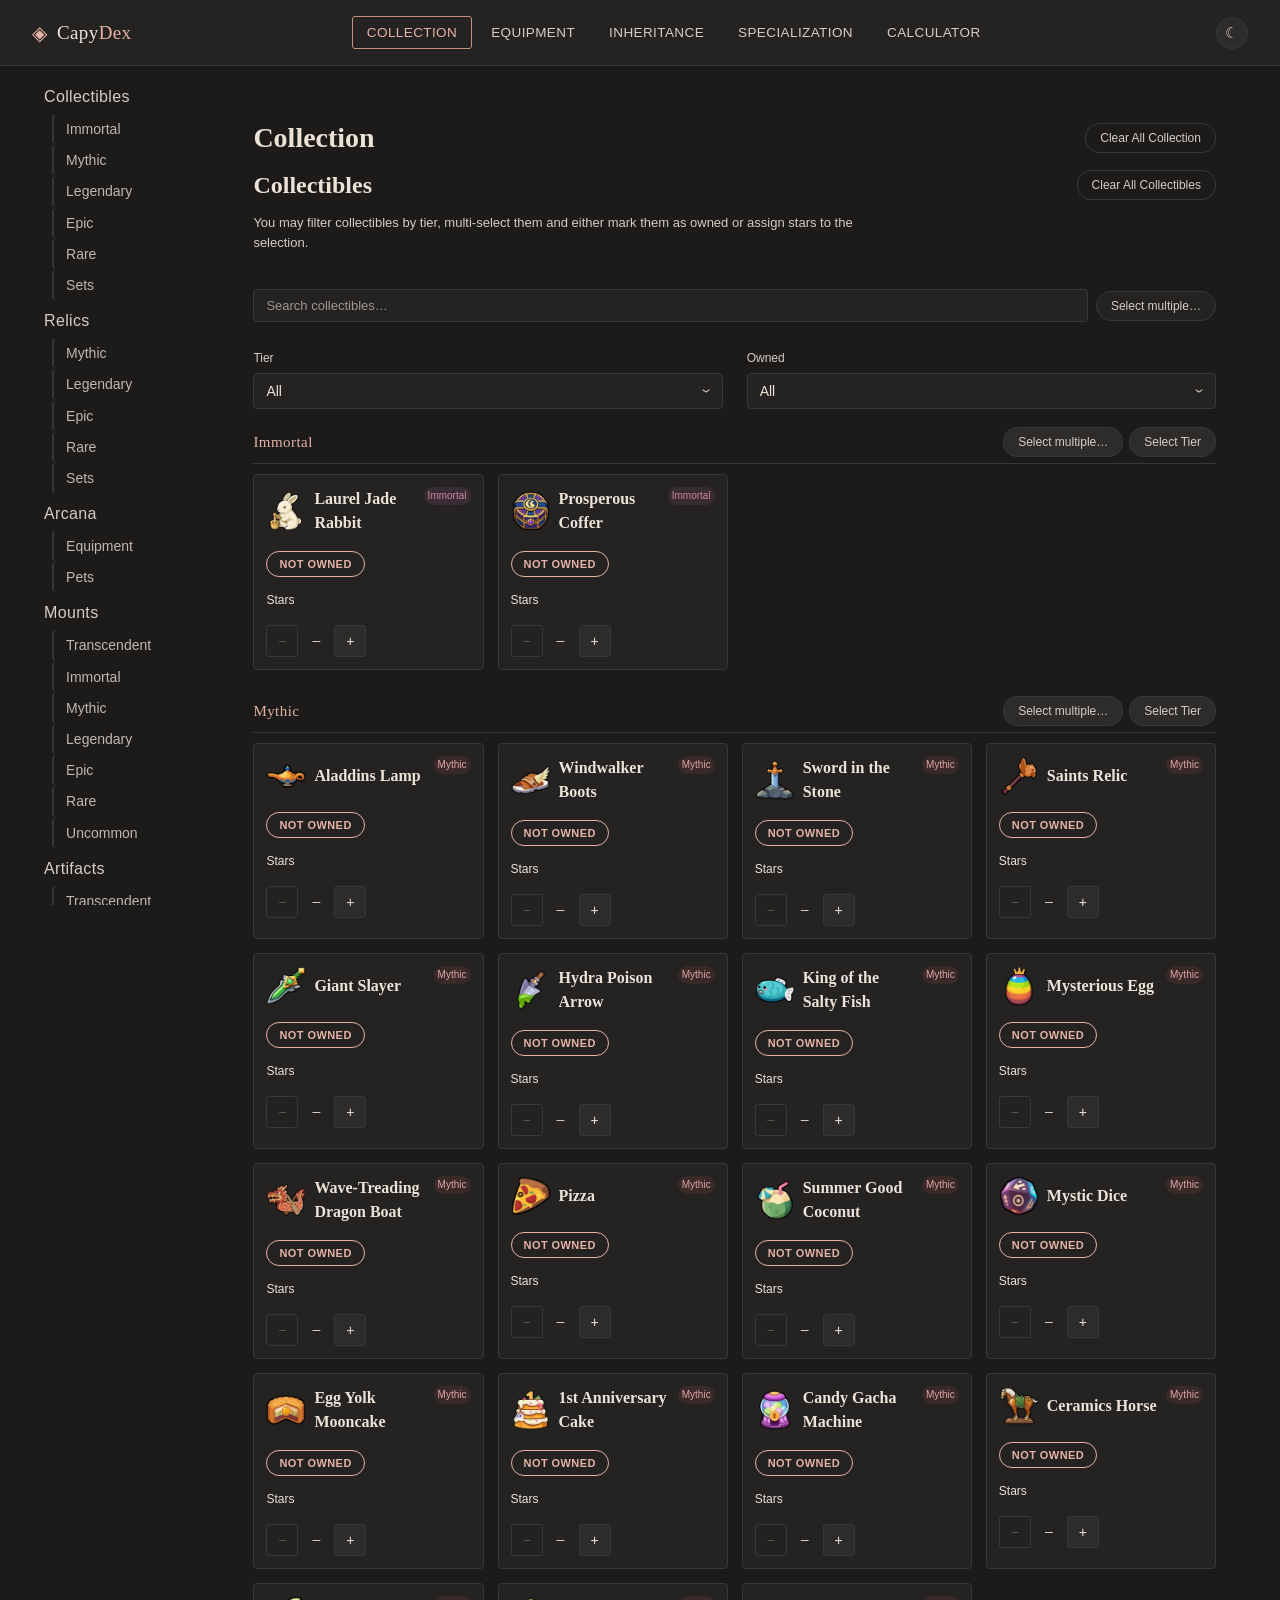
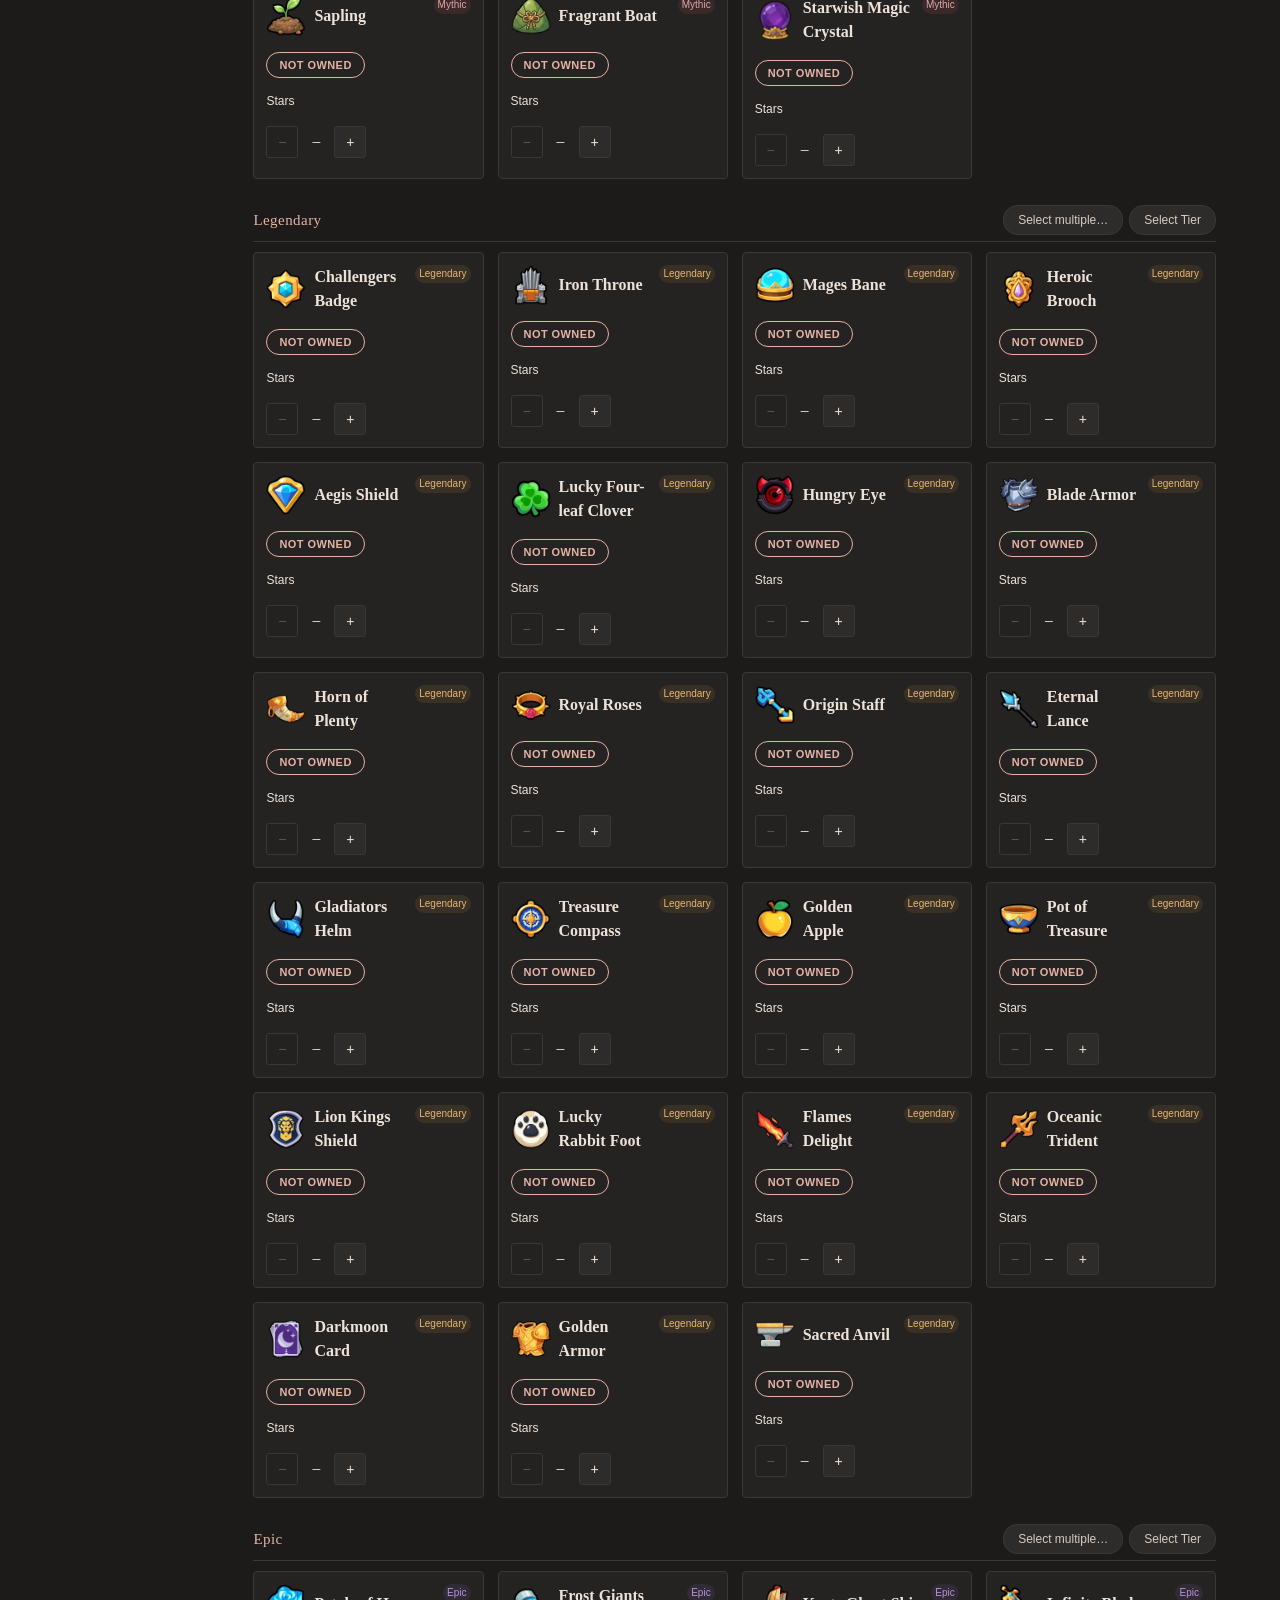
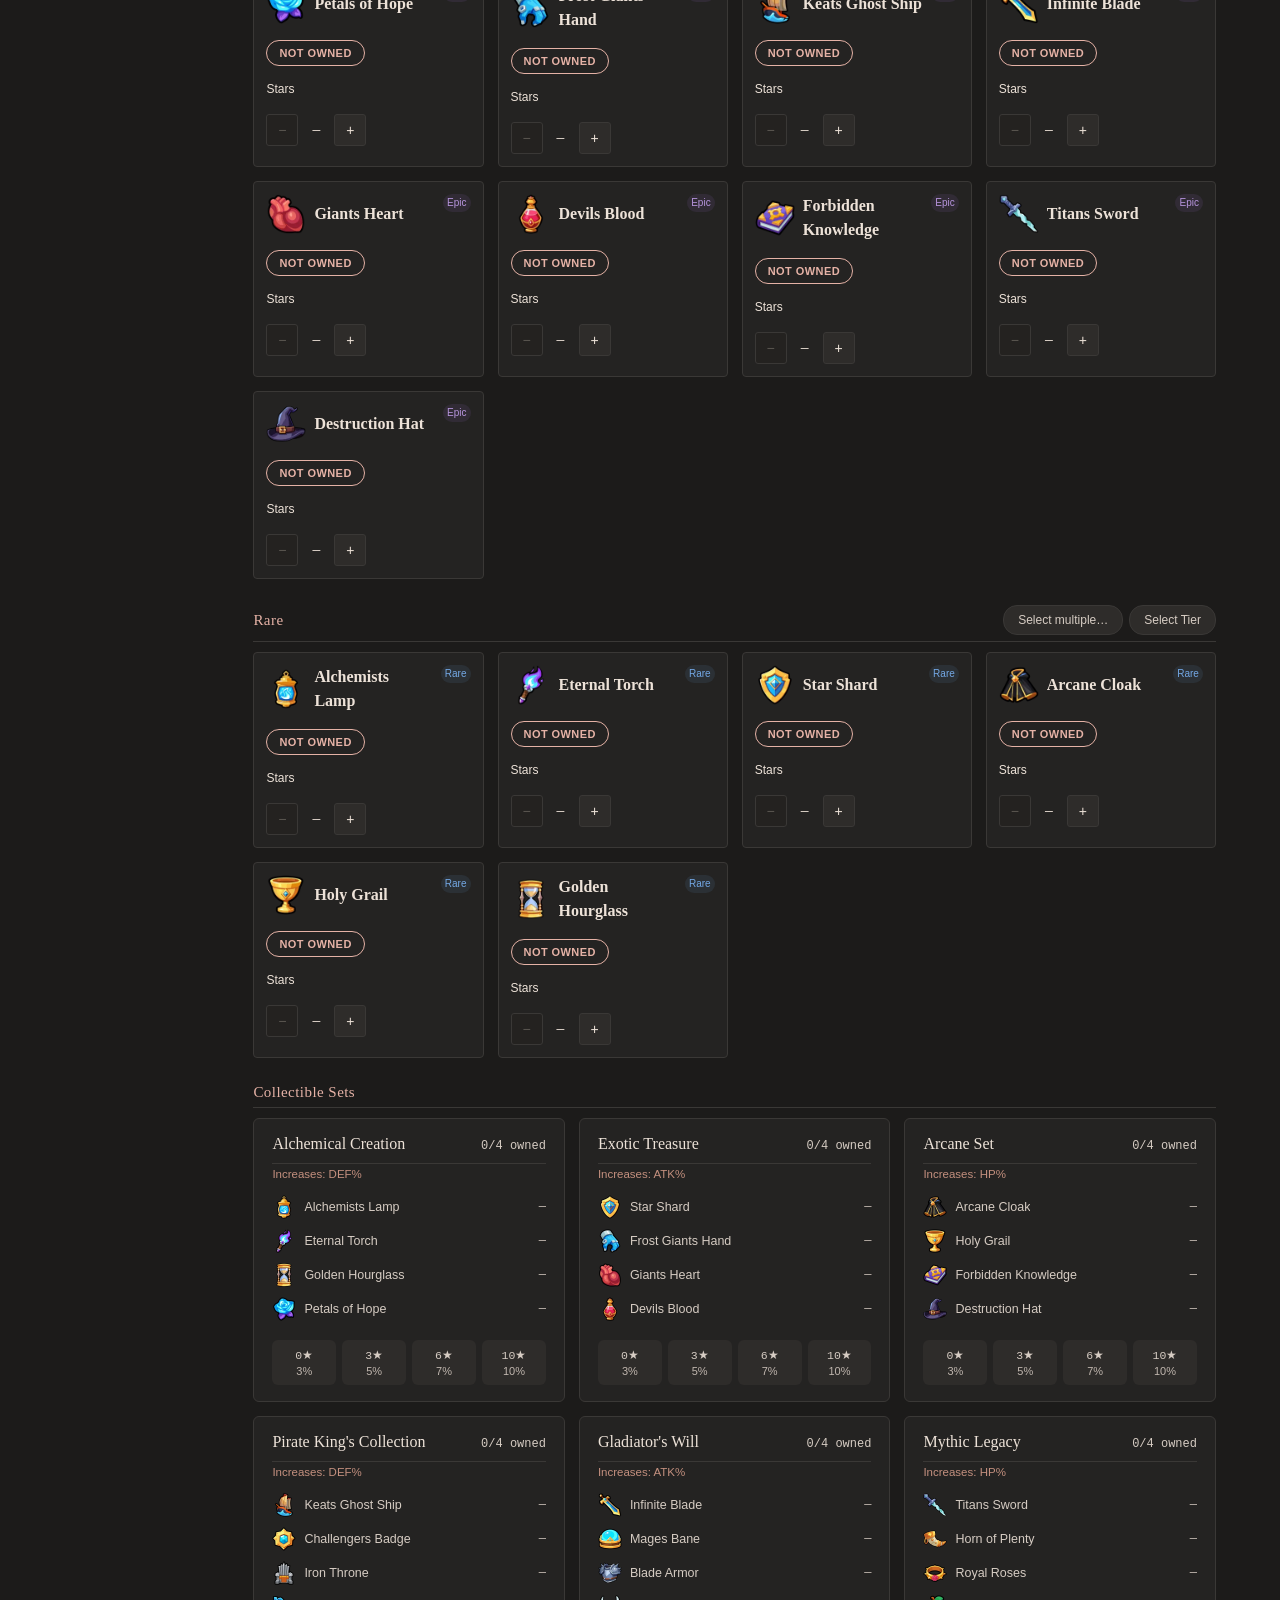
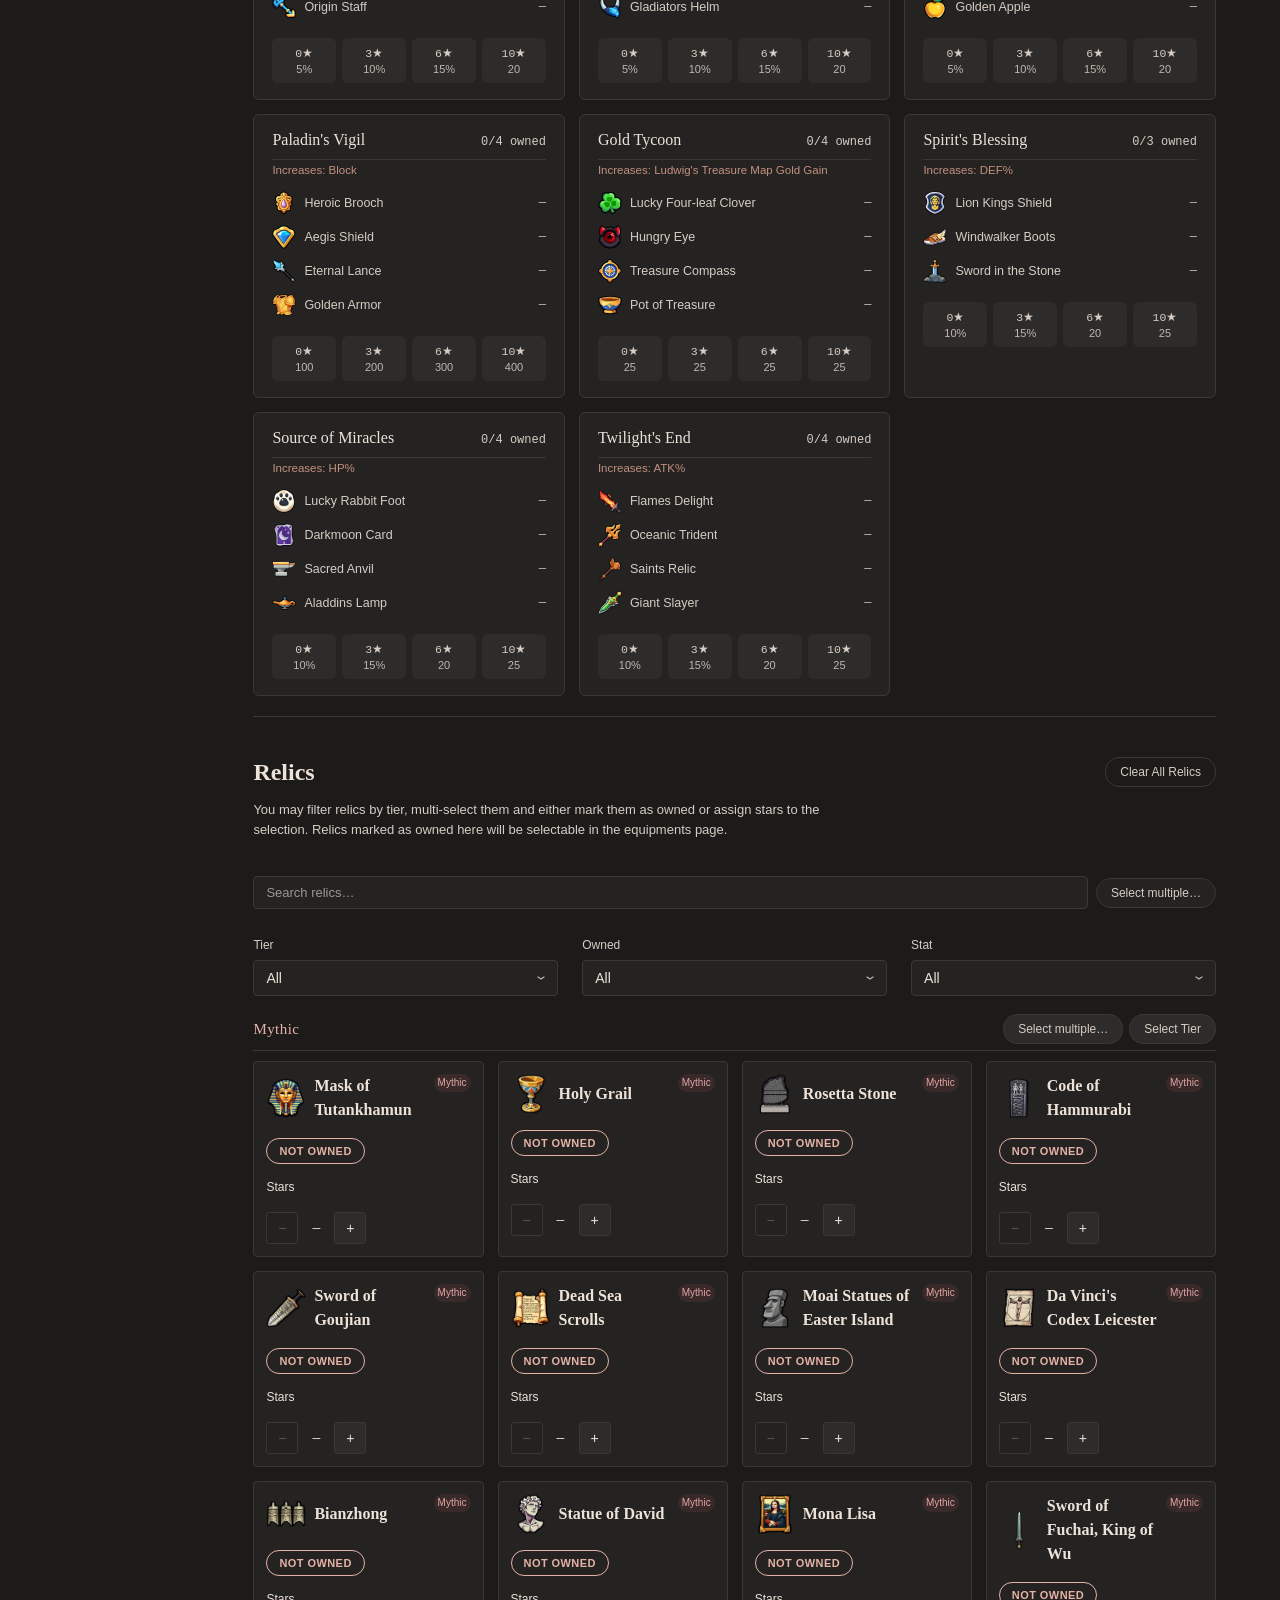
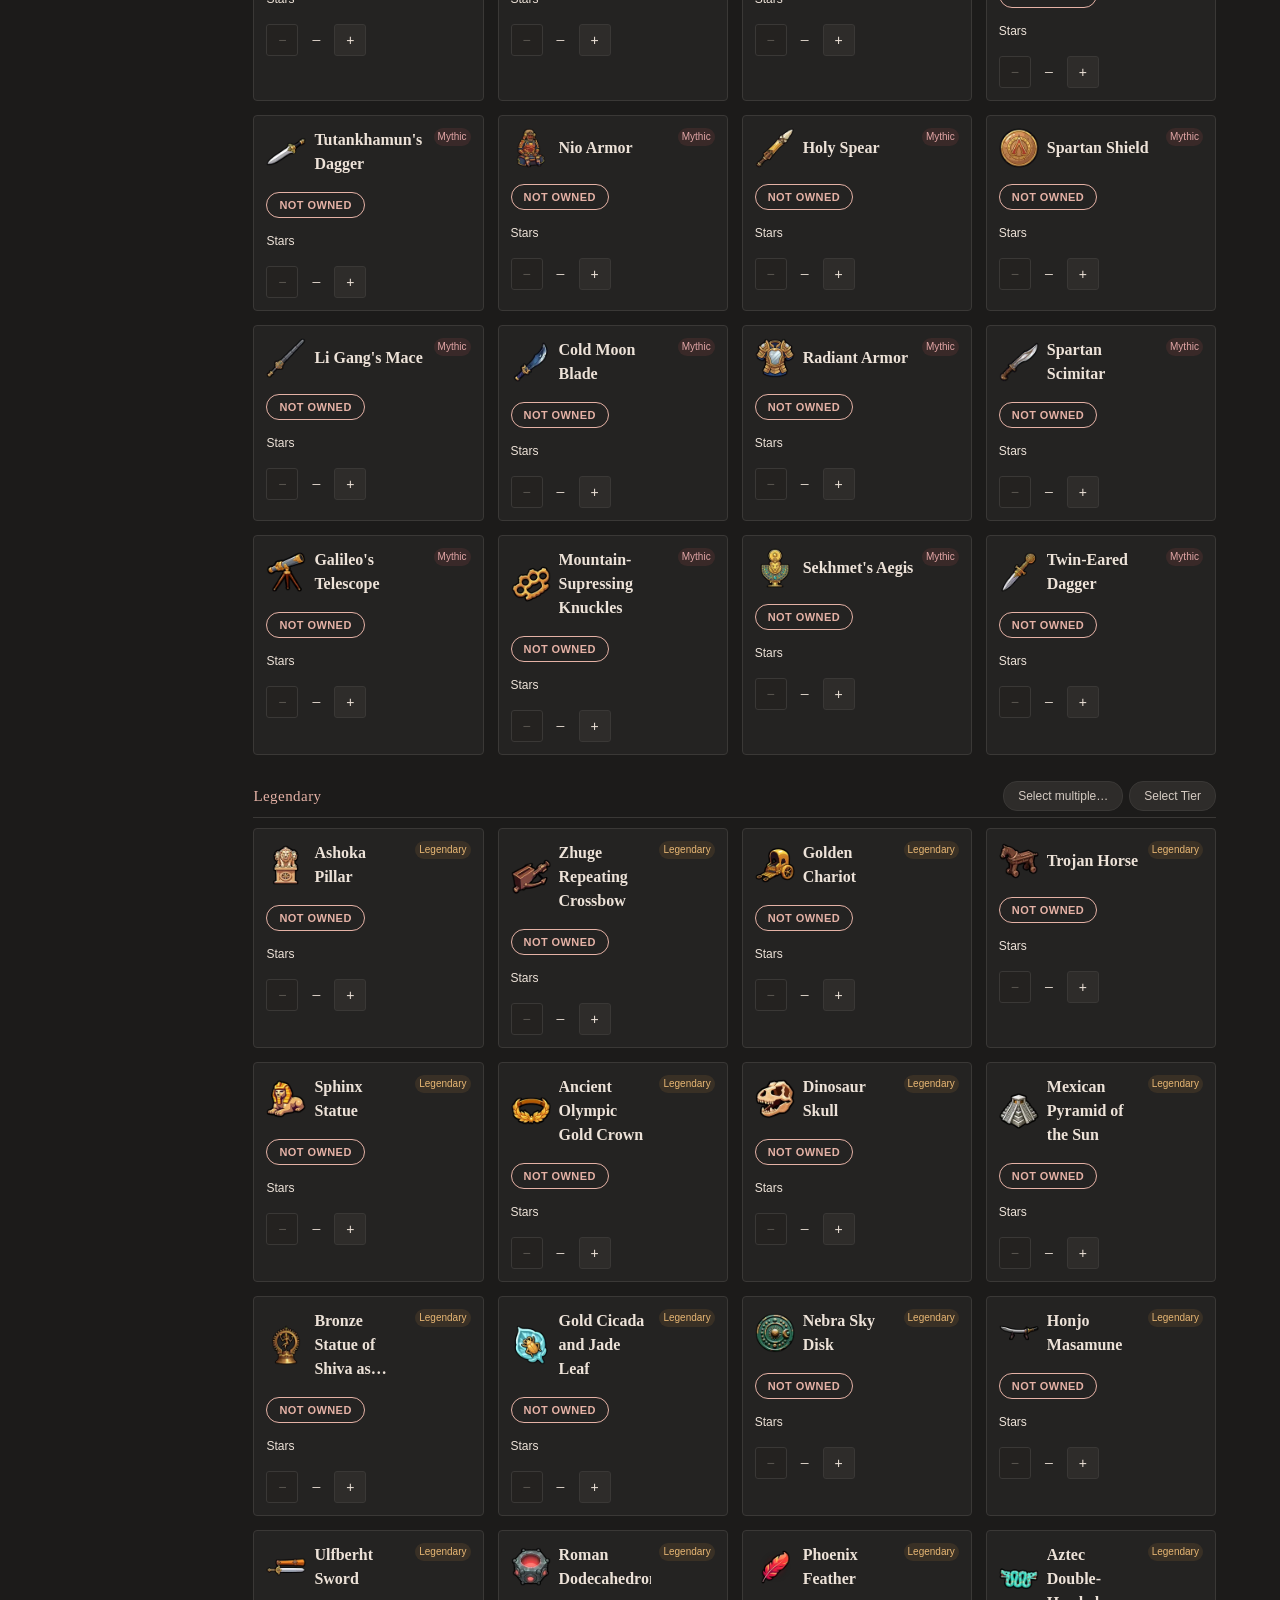
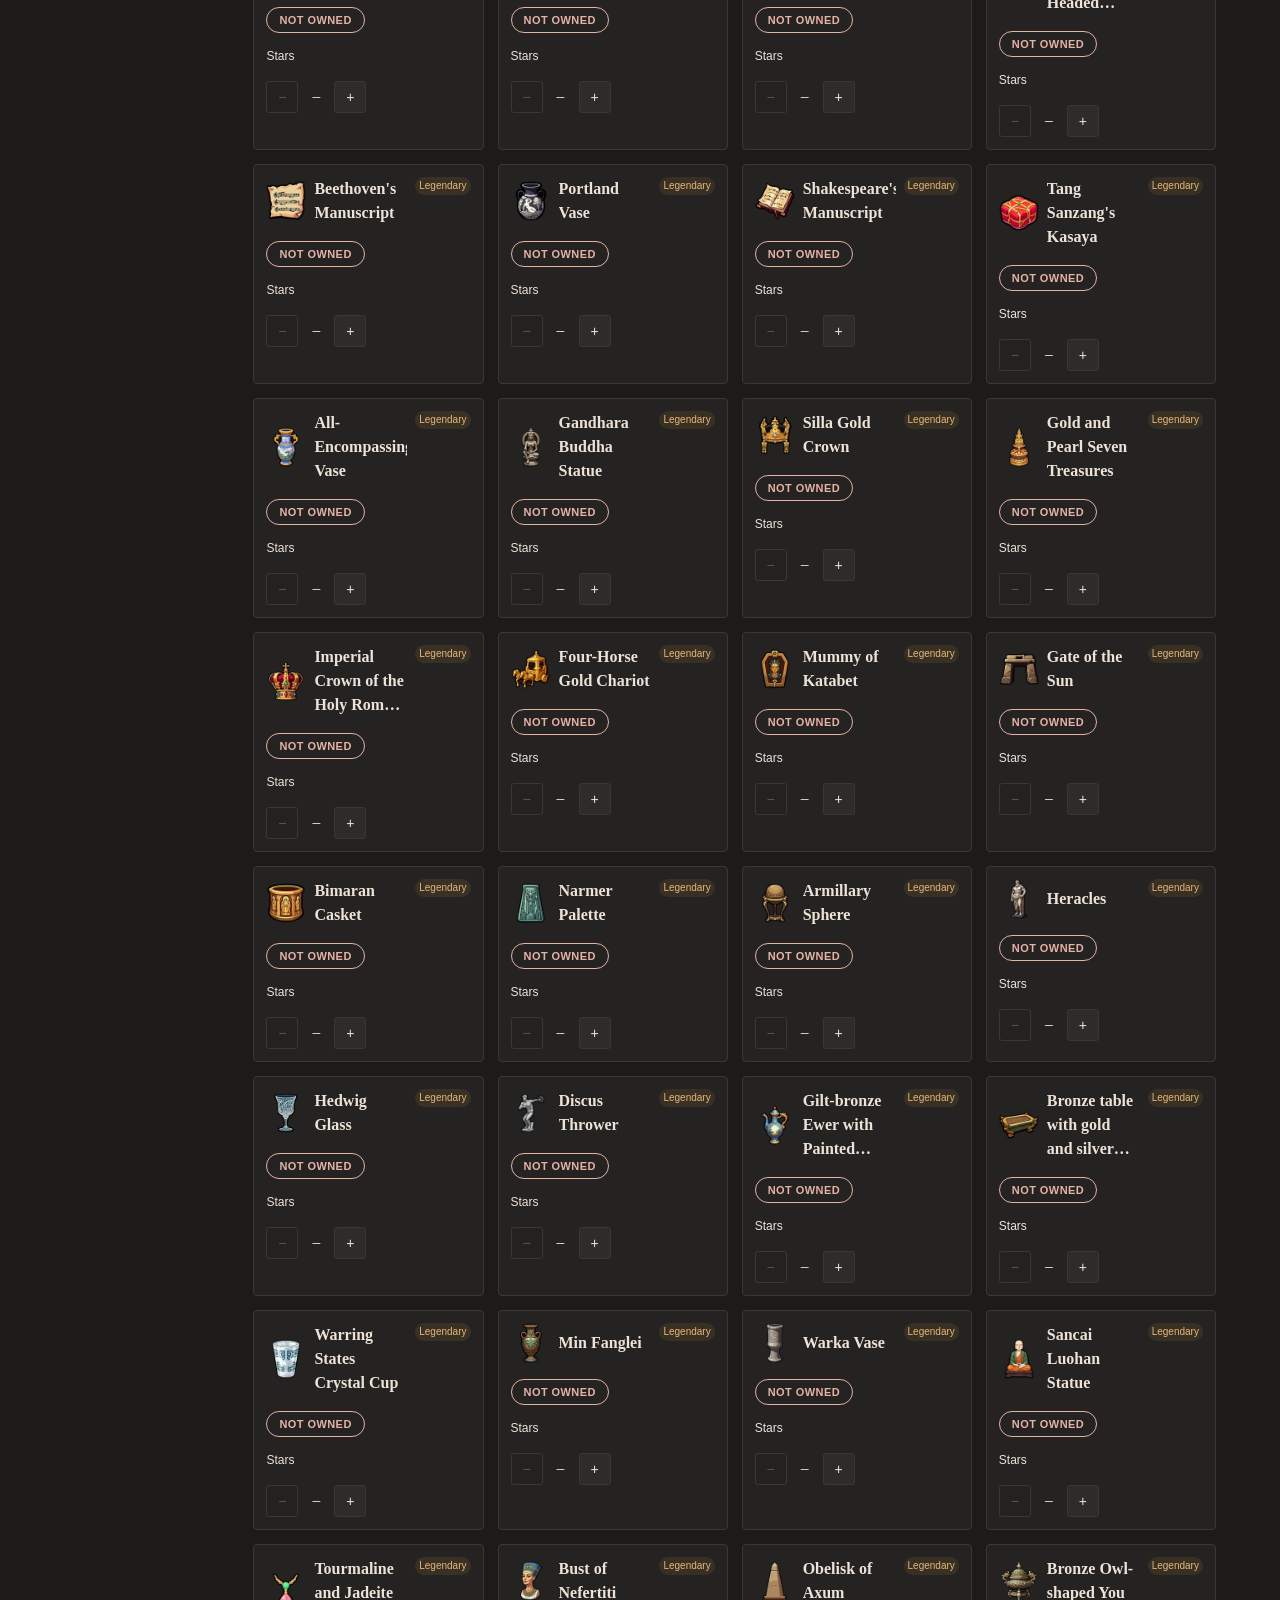
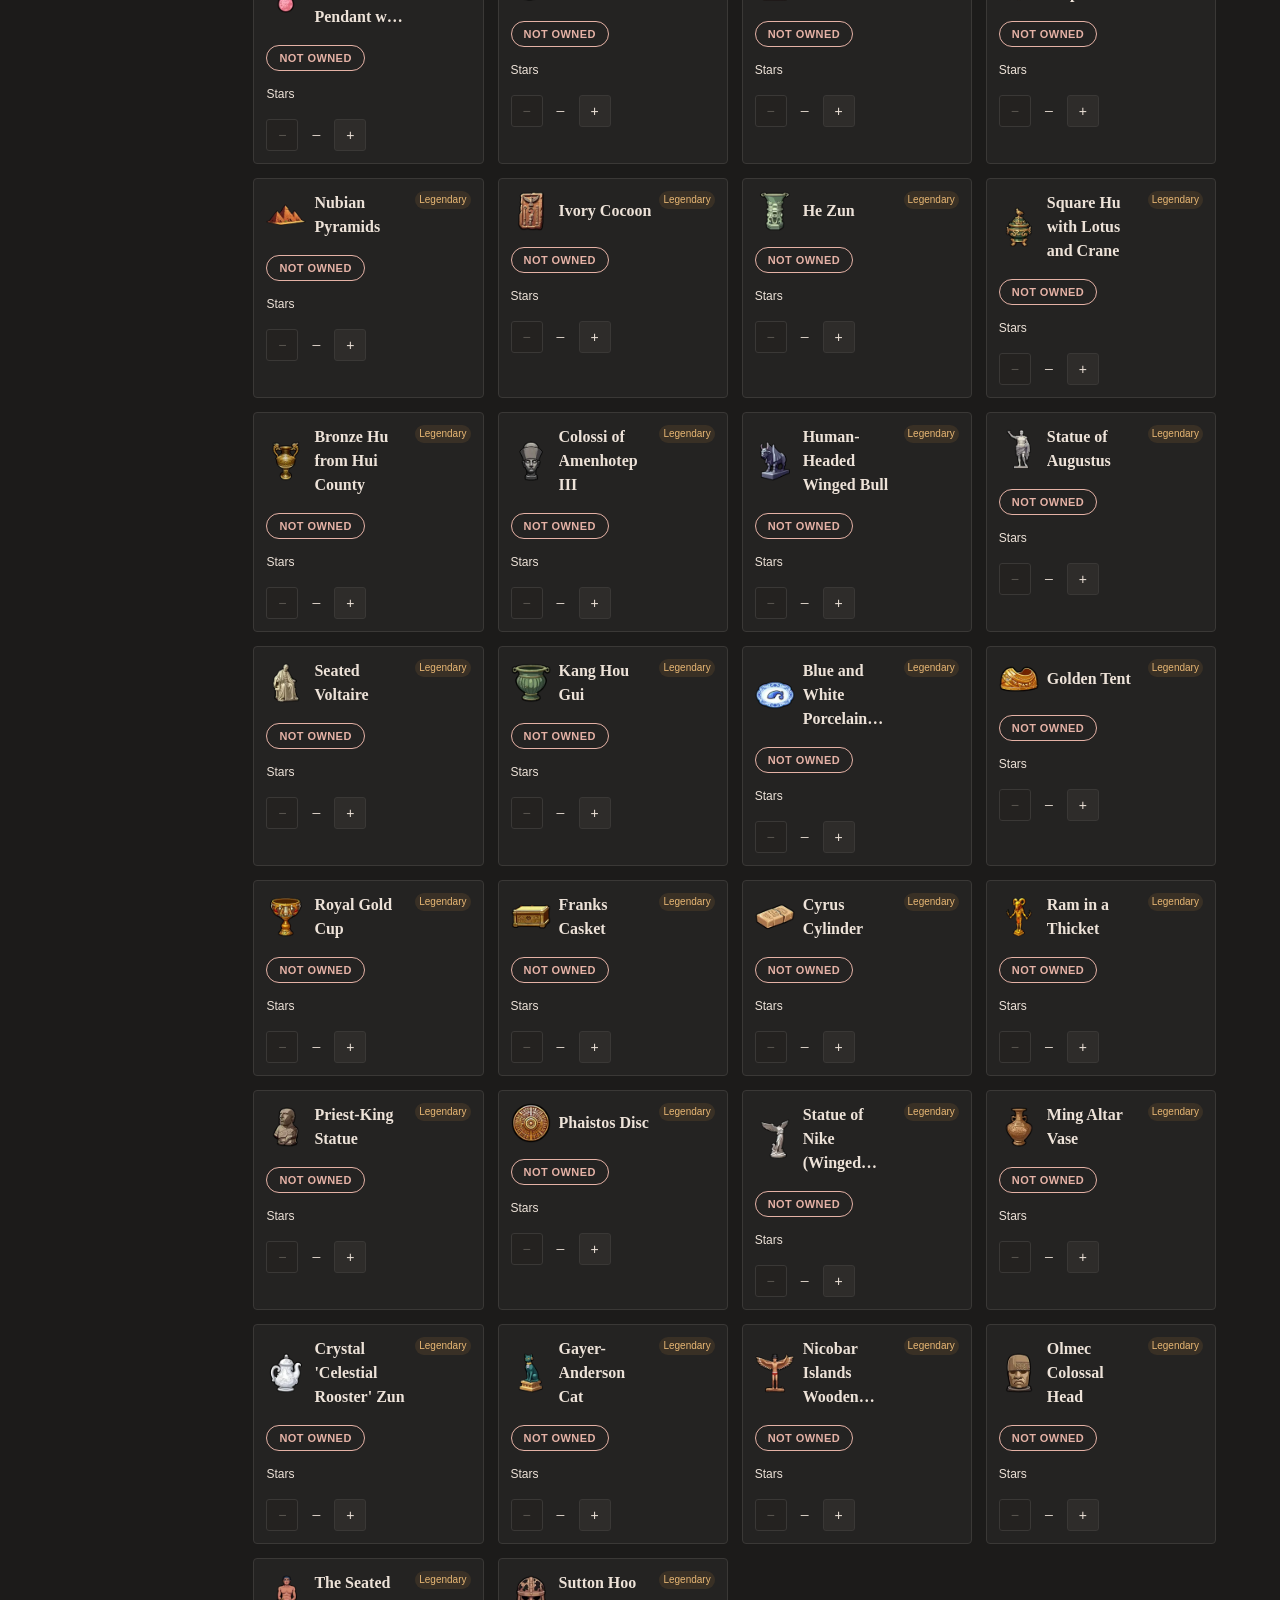
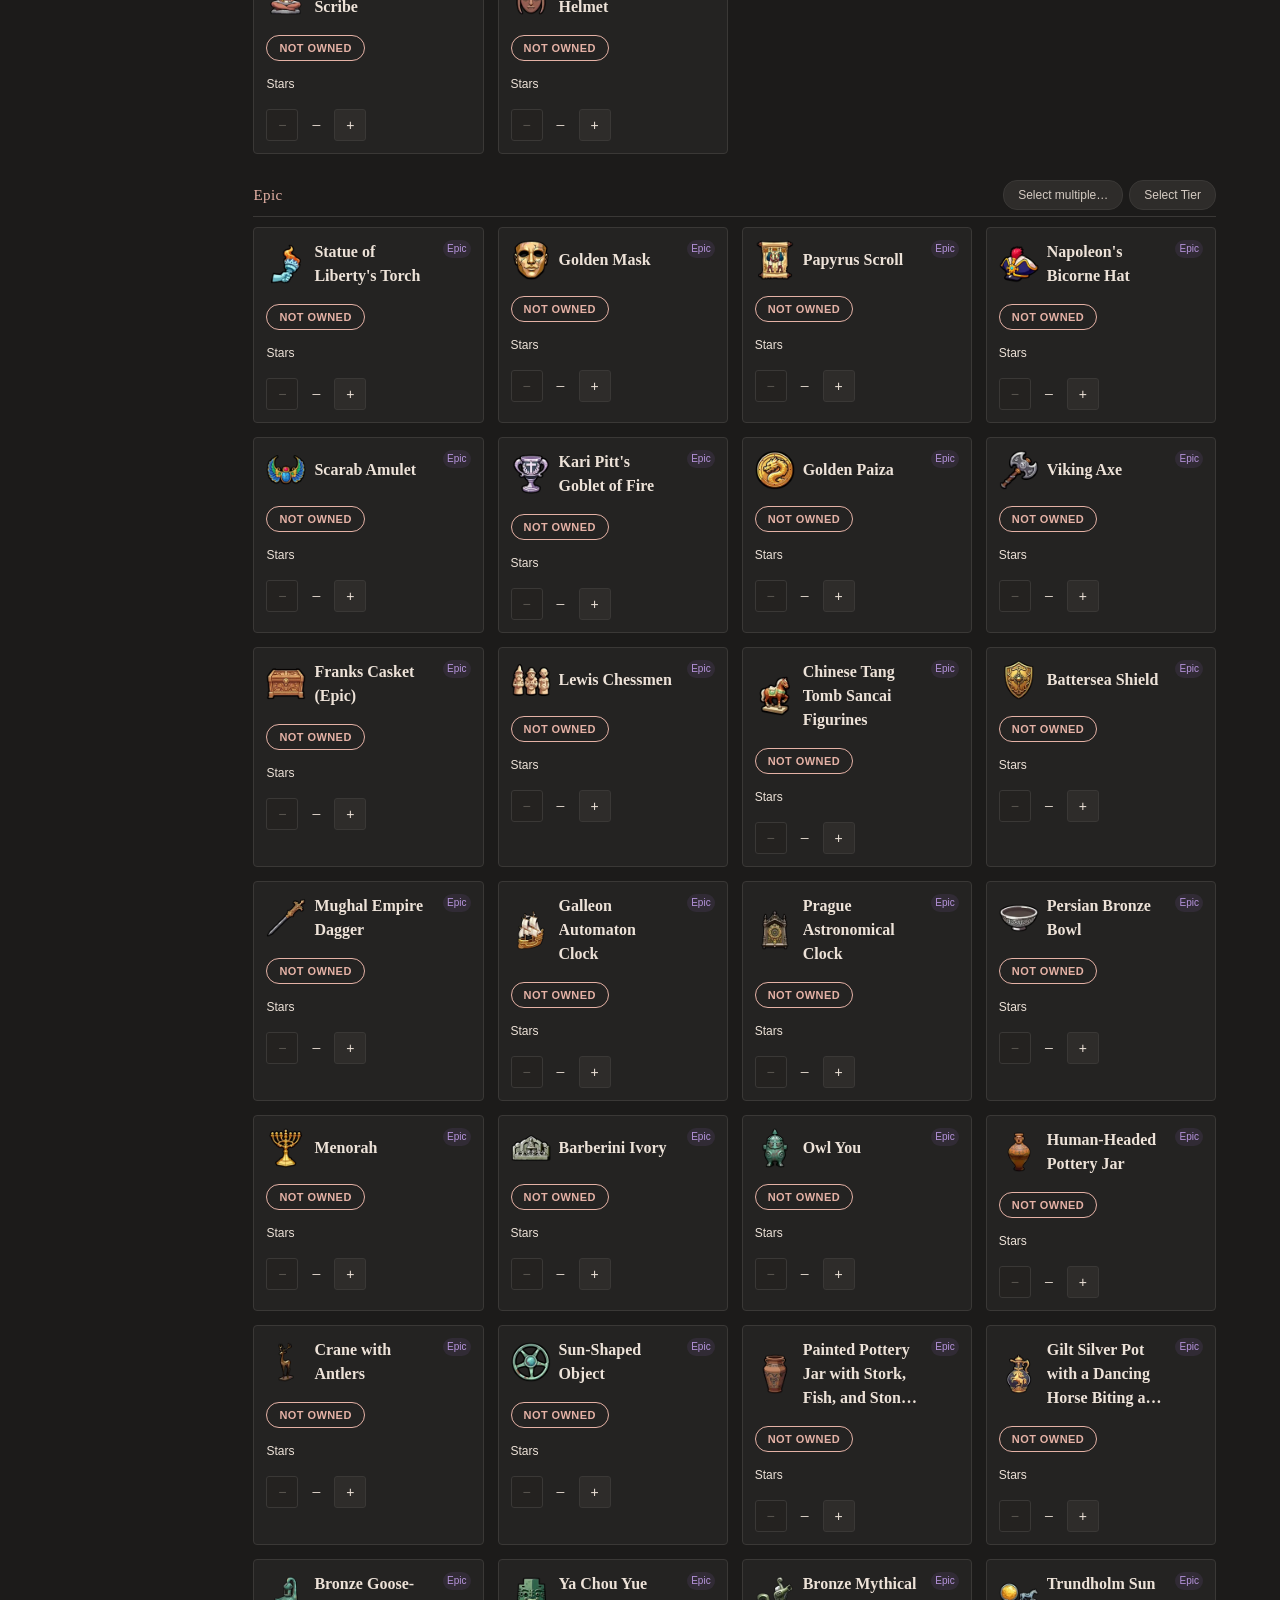
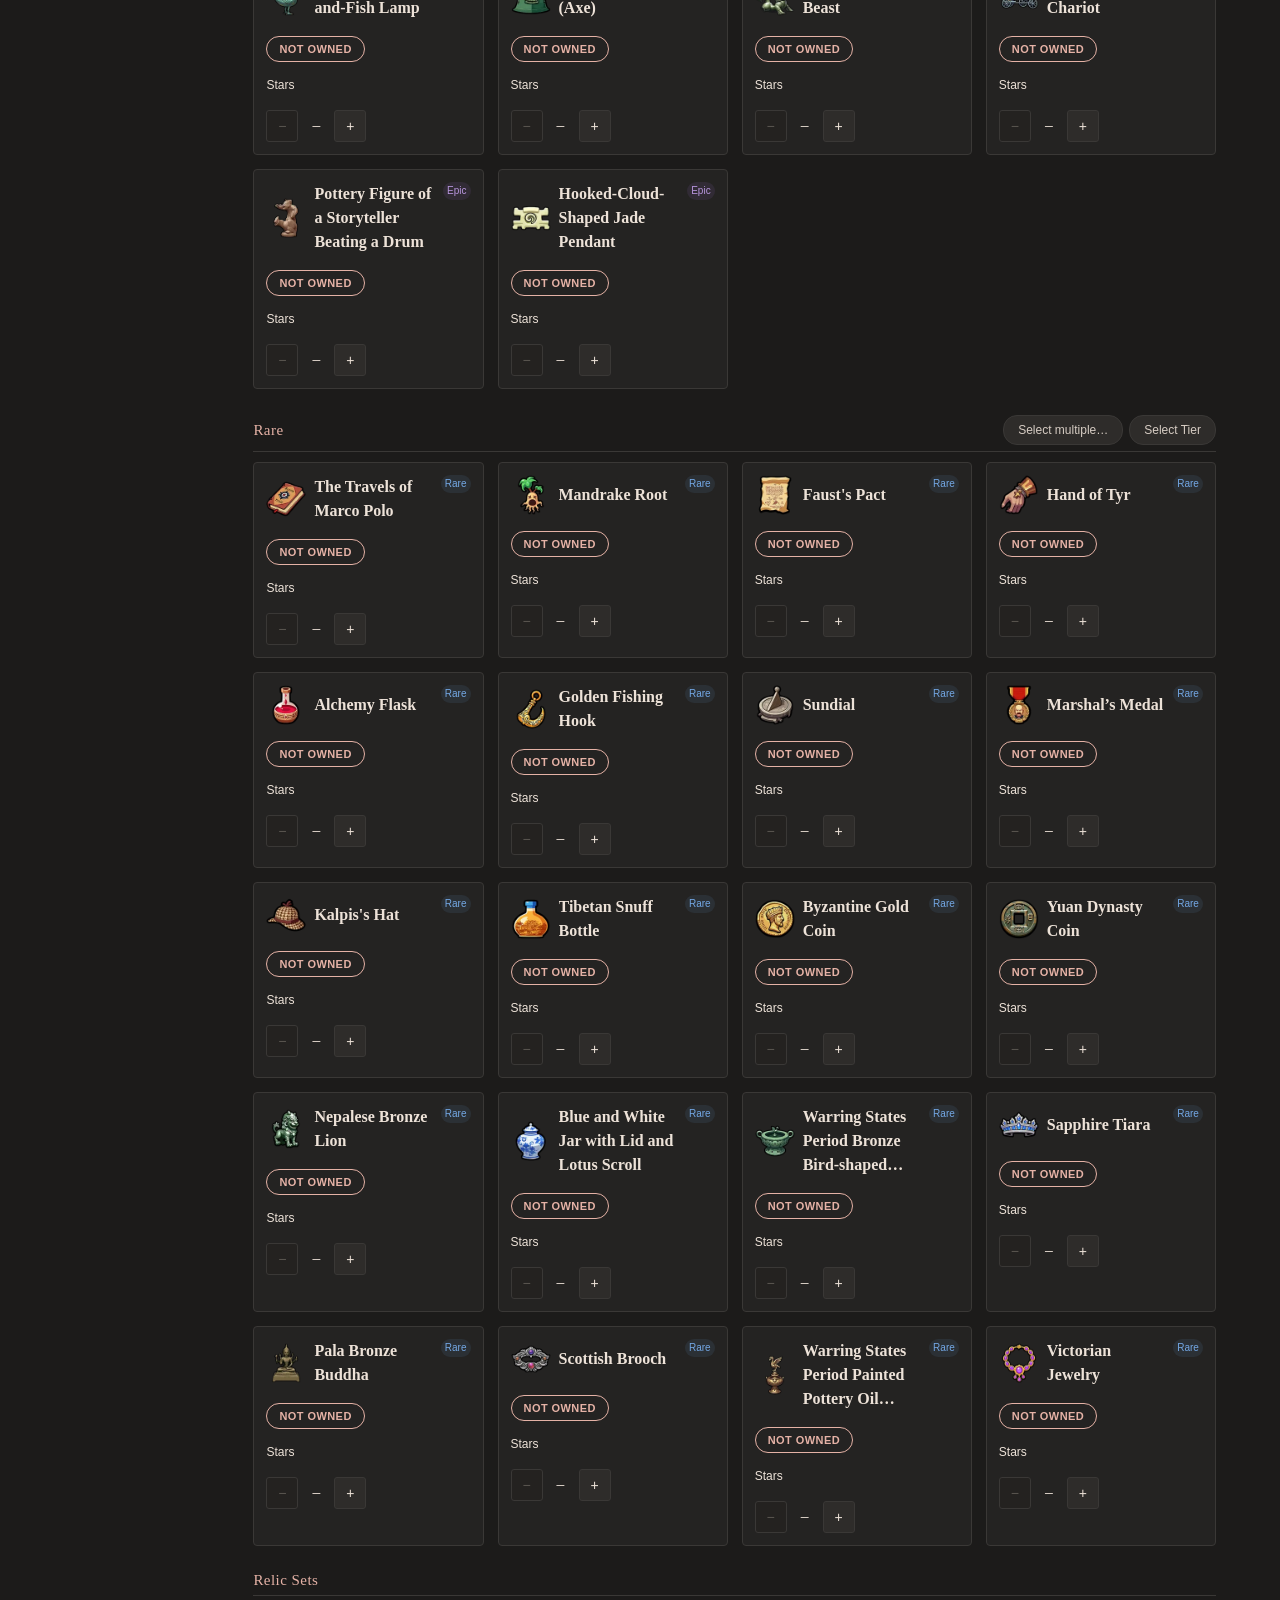
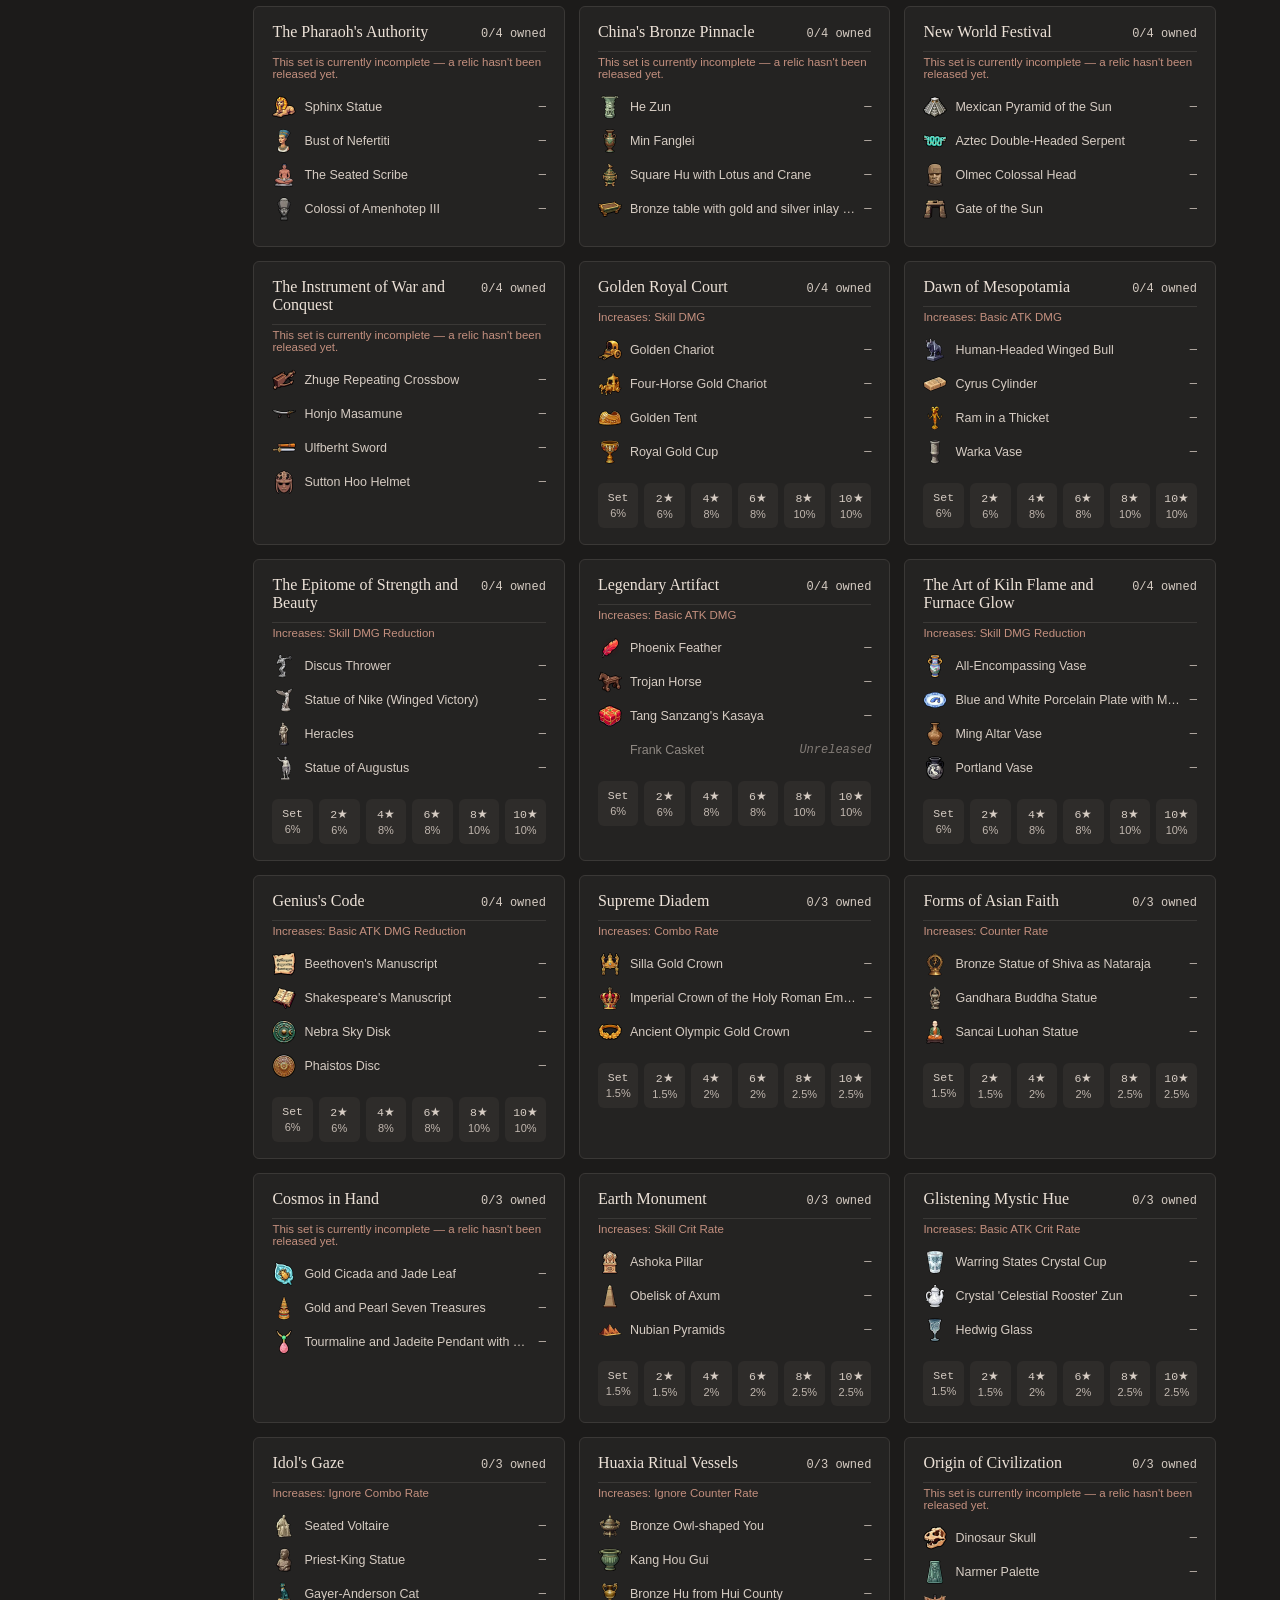
==== commit 2a372650: "describe what changed here" ====
--- a/docs/index.html
+++ b/docs/index.html
@@ -395,6 +395,10 @@
 .page-section + .page-section > .section-title,
 .page-section + .page-section .section-title-row { margin-top: 12px; border-top: 1px solid var(--hairline); padding-top: 40px; }
 .section-desc { color: var(--text-secondary); font-size: 13px; margin-bottom: 18px; max-width: calc(100% * 0.6 + 22.4px); line-height: 1.5; }
+
+/* "Coming soon" placeholder pages (Inheritance Tree, Specialization) */
+.placeholder-page { padding: 40px 0; }
+.placeholder-coming-soon { color: var(--accent); font-weight: 600; font-size: 15px; margin-bottom: 6px; }
 
 .section-title-row {
   display: flex;
@@ -1951,11 +1955,103 @@
   margin-top: 6px;
   line-height: 1.2;
 }
+/* Capymon Cards */
+.cpm-grid {
+  display: grid;
+  grid-template-columns: repeat(auto-fit, minmax(150px, 1fr));
+  gap: 12px;
+}
+.cpm-card {
+  background: var(--bg-card);
+  border: 1px solid var(--hairline);
+  border-radius: 4px;
+  padding: 12px;
+  position: relative;
+  cursor: pointer;
+  display: flex;
+  flex-direction: column;
+  gap: 8px;
+}
+.cpm-card.owned {
+  border-color: var(--accent);
+  cursor: default;
+}
+.cpm-head {
+  display: flex;
+  align-items: center;
+  gap: 8px;
+}
+.cpm-name {
+  font-weight: 600;
+  font-size: 14px;
+  color: var(--text-primary);
+}
+.cpm-row {
+  font-size: 12.5px;
+  color: var(--text-secondary);
+  display: flex;
+  align-items: center;
+  gap: 6px;
+}
+.cpm-row select {
+  flex: 1;
+  min-width: 0;
+}
+.cpm-tag {
+  display: inline-block;
+  background: var(--bg-panel);
+  color: var(--accent);
+  border-radius: 3px;
+  padding: 2px 6px;
+  font-weight: 600;
+  font-size: 11.5px;
+}
+.cpm-deploy {
+  border-top: 1px solid var(--hairline);
+  padding-top: 8px;
+}
+.cpm-dep-val {
+  font-size: 11px;
+  color: var(--text-tertiary);
+}
+.cpm-remove {
+  position: absolute;
+  top: 6px;
+  right: 6px;
+  background: transparent;
+  border: none;
+  color: var(--text-tertiary);
+  cursor: pointer;
+  font-size: 13px;
+  line-height: 1;
+  padding: 2px;
+}
+.cpm-remove:hover {
+  color: var(--text-primary);
+}
+
 .equip-arcana-writeup {
   font-size: 11.5px;
   color: var(--text-tertiary);
   line-height: 1.6;
   margin-top: 8px;
+}
+/* Matches Figma's "ReadOnly" component exactly (node 433:5213 / 433:5224):
+   plain 14px body text for the value, not the bold/accent treatment
+   .equip-prominent-value uses for Stars/Awaken — Arcana's read-only
+   display is deliberately understated since it's no longer editable
+   here at all. */
+.equip-readonly-value {
+  font-size: 14px;
+  font-weight: 400;
+  color: var(--text-primary);
+  line-height: 1.3;
+}
+.equip-readonly-caption {
+  font-size: 10px;
+  color: var(--text-secondary);
+  line-height: 1.5;
+  margin-top: 2px;
 }
 
 .psi-dropzone-wrap { margin: 8px 0 14px; }
@@ -2018,7 +2114,7 @@
   <button id="back-to-top" class="back-to-top" aria-label="Back to top">↑</button>
 
   <script>
-    const DB = {"arcanas": [{"idx": 0, "n": "Blood Shadow Ailoren Sword", "linked_item": "Blood Shadow Ailoren Sword", "linked_kind": "weapons", "tier": "SS", "arcana_descs": ["Ailoren Breath DMG coefficient +30%", "Ailoren Sword ATK +6% (not tracked)", "Basic ATK damage coefficient +10%", "Ailoren Sword ATK +8% (not tracked)", "Combo Rate +6%", "Rage skill adds 2 Ailoren's Breath (not tracked)", "Ailoren Sword ATK +10% (not tracked)", "Global Sword Qi DMG +15%", "Ailoren Sword ATK +15% (not tracked)", "Global Sword Qi DMG +20%", "Ailoren Sword deals 5% target current HP as true damage (not tracked)"], "quality_contributions": [{"calc": "combo", "qualD": [0.25, 0.5]}]}, {"idx": 1, "n": "Divine Thunder Nashir's Scepter", "linked_item": "Divine Thunder Nashir's Scepter", "linked_kind": "weapons", "tier": "SS", "arcana_descs": ["Lightning DMG coefficient +6%", "Nashir Scepter ATK +6% (not tracked)", "Electric Shield value +10% (not tracked)", "Nashir Scepter ATK +8% (not tracked)", "Skill DMG +20%", "Divine Thunder stack count +3 per cast (not tracked)", "Nashir Scepter ATK +10% (not tracked)", "Global Lightning DMG +15%", "Nashir Scepter ATK +15% (not tracked)", "Global Lightning DMG +20%", "70% chance lightning becomes Nashir Divine Thunder (not tracked)"], "quality_contributions": [{"calc": "skilldmg", "qualD": [0.25, 0.5], "surpassBonus": 0.05}, {"calc": "fdr", "cond": "skill", "qualD": [0, 0.1], "surpassBonus": 0}]}, {"idx": 2, "n": "Gale Elres' Whisper", "linked_item": "Gale Elres' Whisper", "linked_kind": "weapons", "tier": "SS", "arcana_descs": ["Rage DMG coefficient +30%", "Gale Elres ATK +6% (not tracked)", "Basic ATK damage coefficient +10%", "Gale Elres ATK +8% (not tracked)", "Weapon Crit Rate +6%", "Dagger Crit Rate +12%", "Gale Elres ATK +10% (not tracked)", "Global Dagger DMG +15%", "Gale Elres ATK +15% (not tracked)", "Global Dagger DMG +20%", "Dagger Crit Rate +20%, Crit DMG +40% (Crit DMG not tracked)"], "quality_contributions": [{"calc": "weapcrit", "qualD": [0.25, 0.5]}]}, {"idx": 3, "n": "Helos Warblade", "linked_item": "Helos Warblade", "linked_kind": "weapons", "tier": "SS", "arcana_descs": ["Rage DMG coefficient +30%", "Helos Warblade ATK +6% (not tracked)", "Basic ATK damage coefficient +10%", "Helos Warblade ATK +8% (not tracked)", "Combo Rate +6%", "Basic ATK Crit Rate +30%", "Helos Warblade ATK +10% (not tracked)", "Global Combo DMG +15%", "Helos Warblade ATK +15% (not tracked)", "Global Combo DMG +20%", "Combo Rate +12%, Basic ATK Crit +12%, Crit DMG +60% (not tracked)"], "quality_contributions": [{"calc": "combo", "qualD": [0.25, 0.5]}]}, {"idx": 4, "n": "St. Mung's Elven Bow", "linked_item": "St. Mung's Elven Bow", "linked_kind": "weapons", "tier": "SS", "arcana_descs": ["Rage DMG coefficient +30%", "ATK +6% (not tracked)", "Angel Dagger damage coefficient +8%", "ATK +8% (not tracked)", "Dagger DMG +20%", "Dagger Crit Rate +12%", "ATK +10% (not tracked)", "Global Dagger DMG +15%", "ATK +15% (not tracked)", "Global Dagger DMG +20%", "Dagger Crit Rate +30%, Angel Dagger Coefficient +30% (Coefficient not tracked)"], "quality_contributions": [{"calc": "weapcrit", "qualD": [0.25, 0.5]}]}, {"idx": 5, "n": "Thorn-Seles Suffering", "linked_item": "Thorn-Seles Suffering", "linked_kind": "weapons", "tier": "SS", "arcana_descs": ["Rage DMG coefficient +30%", "Thorn-Seles ATK +6% (not tracked)", "Basic ATK damage coefficient +10%", "Thorn-Seles ATK +8% (not tracked)", "Counter Rate +6%", "When countering, gain 6% shield (not tracked)", "Thorn-Seles ATK +10% (not tracked)", "Global Counter DMG +15%", "Thorn-Seles ATK +15% (not tracked)", "Global Counter DMG +20%", "Thorn shield damage +3% per counter (not tracked)"], "quality_contributions": [{"calc": "fdr", "cond": "basic", "qualD": [0, 0.1], "surpassBonus": 0}, {"calc": "counter", "qualD": [0.25, 0.5], "surpassBonus": 0.05}]}, {"idx": 6, "n": "Angel Bow", "linked_item": "Angel Bow", "linked_kind": "weapons", "tier": "S", "arcana_descs": ["Angel Bow Fury Skill Damage Coefficient +30%", "Angel Bow Attack +6%", "Angel Bow Basic ATK DMG Coefficient +10%", "Angel Bow Attack +6%", "Angel Bow Weapon Crit Rate +5%", "The Legendary skill of the Angel Bow increases the probability of Angel Daggers", "Angel Bow Attack +8%", "Angel Bow Global Dagger DMG +10%", "Angel Bow Attack +10%", "Angel Bow Global Dagger DMG +15%", "Angel Bow Mythic Skill: Global DMG +15%"], "quality_contributions": [{"calc": "basiccrit", "qualD": [0.125, 0.25, 0.5], "arcanaFlat": 0.05, "arcanaFlatAt": 1}]}, {"idx": 7, "n": "Bishop Staff", "linked_item": "Bishop Staff", "linked_kind": "weapons", "tier": "S", "arcana_descs": ["Bishop Staff Rage Skill DMG Coefficient +30%", "Bishop Staff ATK +6%", "Bishop Staff Rage Skill DMG +15%", "Bishop Staff ATK +6%", "Rage Skill CRIT Rate +5% when Bishop Staff is equipped", "Legendary Bishop Staff: Initial Rage +100", "Bishop Staff ATK +8%", "Global Rage Skill DMG +10% when Bishop Staff is equipped", "Bishop Staff ATK +10%", "Global Rage Skill DMG +15% when Bishop Staff is equipped", "Mythic Bishop Staff: Initial Skill [ Rage Skill Combo ]"], "quality_contributions": [{"calc": "dmgbonus", "ty": "skill", "qualD": [0.125, 0.25, 0.5]}]}, {"idx": 8, "n": "Blade of Justice", "linked_item": "Blade of Justice", "linked_kind": "weapons", "tier": "S", "arcana_descs": ["Blade of Justice rage skill DMG coefficient +30% (not tracked: rage skill)", "ATK +6% (not tracked)", "Basic ATK DMG coefficient +10%", "ATK +6% (not tracked)", "Combo Rate +5%", "Additional Basic Attack Critical Rate +25% for judgment targets when equipped with Legendary Judgment Blade", "ATK +8% (not tracked)", "Global Combo DMG +10%", "ATK +10% (not tracked)", "Global Combo DMG +15%", "Combo Rate +10%, Basic ATK Crit Rate +10%, +50% Crit DMG (Crit DMG not tracked)"], "quality_contributions": [{"calc": "combo", "qualD": [0.125, 0.25, 0.5]}]}, {"idx": 9, "n": "Durian Hammer", "linked_item": "Durian Hammer", "linked_kind": "weapons", "tier": "S", "arcana_descs": ["Durian Hammer rage skill DMG coefficient +30% (not tracked: rage skill)", "ATK +6% (not tracked)", "Basic ATK DMG coefficient +10%", "ATK +6% (not tracked)", "Counter Rate +5%", "Counter adds an extra 5% shield (not tracked: shield)", "ATK +8% (not tracked)", "Global Counter DMG +10%", "ATK +10% (not tracked)", "Global Counter DMG +15%", "Durian Hammer shield reflects +150% of ATK (not tracked: shield reflect)"], "quality_contributions": [{"calc": "counter", "qualD": [0.125, 0.25, 0.5]}]}, {"idx": 10, "n": "Mushroom Hammer", "linked_item": "Mushroom Hammer", "linked_kind": "weapons", "tier": "S", "arcana_descs": ["Mushroom Hammer rage skill DMG coefficient +30% (not tracked: rage skill)", "ATK +6% (not tracked)", "Basic ATK DMG coefficient +10%", "ATK +6% (not tracked)", "Counter Rate +5%", "Counter deals an extra 5% of max HP as DMG (not tracked: % HP DMG)", "ATK +8% (not tracked)", "Global Counter DMG +10%", "ATK +10% (not tracked)", "Global Counter DMG +15%", "Extra 15% global DMG reduction with shield"], "quality_contributions": [{"calc": "counter", "qualD": [0.125, 0.25, 0.5]}]}, {"idx": 11, "n": "Reaper Staff", "linked_item": "Reaper Staff", "linked_kind": "weapons", "tier": "S", "arcana_descs": ["Lightning DMG coefficient +6%", "ATK +6% (not tracked)", "Lightning DMG coefficient +6%", "ATK +6% (not tracked)", "Skill DMG +15%", "Death Lightning stack cap +3 (not tracked)", "ATK +8% (not tracked)", "Global Lightning DMG +10%", "ATK +10% (not tracked)", "Global Lightning DMG +15%", "Probability of lightning becoming Death Lightning increased (not tracked)"], "quality_contributions": [{"calc": "dmgbonus", "ty": "skill", "qualD": [0.125, 0.25, 0.5]}]}, {"idx": 12, "n": "Shadow Lance", "linked_item": "Shadow Lance", "linked_kind": "weapons", "tier": "S", "arcana_descs": ["Poison chance increased to 100% (not tracked: proc)", "ATK +6% (not tracked)", "Basic ATK DMG coefficient +10%", "ATK +6% (not tracked)", "Counter Rate +5%", "25% lifesteal vs poisoned targets (not tracked: lifesteal/conditional)", "ATK +8% (not tracked)", "Global Poison DMG +10%", "ATK +10% (not tracked)", "Global Poison DMG +15%", "Poison DMG +40%, max poison stacks +6 (DMG +40% not tracked: applies to existing poison DOT separately; stack cap not tracked)"], "quality_contributions": [{"calc": "counter", "qualD": [0.125, 0.25, 0.5]}]}, {"idx": 13, "n": "Skysplitter", "linked_item": "Skysplitter", "linked_kind": "weapons", "tier": "S", "arcana_descs": ["Skysplitter rage skill DMG coefficient +30% (not tracked: rage skill)", "ATK +6% (not tracked)", "Basic ATK DMG coefficient +10%", "ATK +6% (not tracked)", "Combo Rate +5%", "Chance for Sword Qi to become Super Sword Qi (not tracked: proc)", "ATK +8% (not tracked)", "Global Sword Qi DMG +10%", "ATK +10% (not tracked)", "Global Sword Qi DMG +15%", "Sword Qi deals true DMG = 7% of target's current HP, capped at 11× ATK (not tracked: % HP)"], "quality_contributions": [{"calc": "combo", "qualD": [0.125, 0.25, 0.5]}]}, {"idx": 14, "n": "Star Staff", "linked_item": "Star Staff", "linked_kind": "weapons", "tier": "S", "arcana_descs": ["Star Staff Skill DMG Coefficient +30%", "Star Staff Attack +6%", "Star Staff Burn DMG +25%", "Star Staff Attack +6%", "Star Staff Burn DMG +30%", "Star Staff Legendary Burn Stack Limit +6", "Star Staff Attack +8%", "Star Staff Global Fire DMG +10%", "Star Staff Attack +10%", "Star Staff Global Fire DMG +15%", "Mythic Star Staff: Flame Wave triggers 2 Burn stacks, Burn duration +1"], "quality_contributions": [{"calc": "dmgbonus", "ty": "skill", "qualD": [0.125, 0.25, 0.5]}]}, {"idx": 15, "n": "Whisperer", "linked_item": "Whisperer", "linked_kind": "weapons", "tier": "S", "arcana_descs": ["Whisperer Rage Skill DMG Coefficient +30%", "Whisperer ATK +6%", "Whisperer Basic Attack DMG Coefficient +10%", "Whisperer ATK +6%", "Weapon CRIT Rate +5% when Whisperer is equipped", "When wearing the Legendary Wind Whisperer, Dagger Crit Rate +10%", "Whisperer ATK +8%", "Global Dagger DMG +10% when Whisperer is equipped", "Whisperer ATK +10%", "Global Dagger DMG +15% when Whisperer is equipped", "Mythic Wind Whisperer skill enhancement, each time the dagger hits, increases 2% dagger crit rate and 3% dagger crit damage, up to 10 stacks"], "quality_contributions": [{"calc": "weapcrit", "qualD": [0.125, 0.25, 0.7], "arcanaFlat": 0.05, "arcanaFlatAt": 1}, {"calc": "daggercrit", "arcanaFlat": 0.1, "arcanaFlatAt": 2}], "stacking_stats": {"min_arcana": 10, "stats": {"dagger_crit_rate": {"per_stack": 2, "max_stacks": 10}, "dagger_crit_dmg": {"per_stack": 3, "max_stacks": 10}}}}, {"idx": 16, "n": "Crimson Dracula Chestplate", "linked_item": "Crimson Dracula Chestplate", "linked_kind": "armors", "tier": "SS", "arcana_descs": ["Recover +10% health every 2 turns (not tracked)", "HP +6% (not tracked)", "Damage Reduction +10% (not tracked)", "HP +6% (not tracked)", "Ignore Crit Rate +5%", "Final Damage Reduction +10%", "HP +8% (not tracked)", "HP Recovery effect +10% (not tracked)", "HP +10% (not tracked)", "HP Recovery effect +15% (not tracked)", "100% overflow healing converts to shield (not tracked)"], "quality_contributions": [{"calc": "fdr", "cond": "general", "qualD": [0.3, 0.4], "surpassBonus": 0.01, "legendaryNoArcana": true}]}, {"idx": 17, "n": "Reinhardt's Resolve", "linked_item": "Reinhardt's Resolve", "linked_kind": "armors", "tier": "SS", "arcana_descs": ["Resurrection HP bonus +10% (not tracked)", "HP +6% (not tracked)", "Damage Reduction +5% (not tracked)", "HP +6% (not tracked)", "Ignore Crit Rate +5%", "Gain shield equal to 35% HP after resurrection (not tracked)", "HP +8% (not tracked)", "Global HP +10% (not tracked)", "HP +10% (not tracked)", "Global HP +15% (not tracked)", "Resurrection count +1 (not tracked)"], "quality_contributions": [{"calc": "fdr", "cond": "general", "qualV5": [[0.4, 0.4, 0.4, 0.1, 0.1], [0.4, 0.4, 0.4, 0.1, 0.1]], "surpassBonus": 0.01}, {"calc": "fd", "ty": "general", "flat": 0.1}]}, {"idx": 18, "n": "Eternal Dragon's Breath Armor", "linked_item": "Eternal Dragon's Breath Armor", "linked_kind": "armors", "tier": "S", "arcana_descs": ["Recover +10% health every 2 turns (not tracked)", "HP +6% (not tracked)", "Damage Reduction +10% (not tracked)", "HP +6% (not tracked)", "Ignore Crit Rate +5%", "Gain additional 5% shield per round (not tracked)", "HP +8% (not tracked)", "HP Recovery effect +10% (not tracked)", "HP +10% (not tracked)", "HP Recovery effect +15% (not tracked)", "Gain 5% ATK and DEF after healing, stacking up to 10 times (not tracked)"], "stacking_stats": {"min_arcana": 10, "stats": {"atk_pct": {"per_stack": 5, "max_stacks": 10}, "def_pct": {"per_stack": 5, "max_stacks": 10}}}}, {"idx": 19, "n": "Revival Cape", "linked_item": "Revival Cape", "linked_kind": "armors", "tier": "S", "arcana_descs": ["Resurrection HP bonus +10% (not tracked)", "HP +6% (not tracked)", "Damage Reduction +5% (not tracked)", "HP +6% (not tracked)", "Ignore Crit Rate +5%", "Gain shield equal to 25% HP after resurrection (not tracked)", "HP +8% (not tracked)", "Global HP +10% (not tracked)", "HP +10% (not tracked)", "Global HP +15% (not tracked)", "Resurrection count +1 (not tracked)"]}, {"idx": 20, "n": "Forbidden Julian's Inquisition", "linked_item": "Forbidden Julian's Inquisition", "linked_kind": "rings", "tier": "SS", "arcana_descs": ["Max stack of Final Counterattack bonus +2 after Light Spear (not tracked)", "ATK +6%, DEF +6% (not tracked)", "Global ATK +5% (not tracked)", "ATK +8%, DEF +8% (not tracked)", "Global Counter DMG +6%", "Conditional Final Damage Reduction +10%", "ATK +10%, DEF +10% (not tracked)", "Global Counter DMG +9%", "ATK +15%, DEF +15% (not tracked)", "Global Counter DMG +12%", "Shield +10% max HP, each Forbidden Spear hit increases hero ability (not tracked)"], "quality_contributions": [{"calc": "fdr", "cond": "conditional", "qualD": [0.1, 0.15]}, {"calc": "fd", "ty": "counter", "arcanaV5": [[0.1, 0.1, 0.1, 0.1, 0.1], [0.1, 0.2, 0.2, 0.2, 0.2], [0.4, 0.65, 0.65, 0.65, 0.65]]}]}, {"idx": 21, "n": "Ruin Tyr's Smash", "linked_item": "Ruin Tyr's Smash", "linked_kind": "rings", "tier": "SS", "arcana_descs": ["Combo Rate +5%", "ATK +6%, DEF +6% (not tracked)", "Global ATK +5% (not tracked)", "ATK +8%, DEF +8% (not tracked)", "Global Combo DMG +6%", "Basic ATK Crit Rate +15%", "ATK +10%, DEF +10% (not tracked)", "Global Combo DMG +9%", "ATK +15%, DEF +15% (not tracked)", "Global Combo DMG +12%", "Final Basic ATK DMG +20%, Smash coefficient +100% (coefficient not tracked)"], "quality_contributions": [{"calc": "fd", "ty": "normal", "qualD": [0.1, 0.2]}, {"calc": "basiccrit", "arcanaFlat": 0.15, "arcanaFlatAt": 2}, {"calc": "combo", "qualV5_0arc": [[0, 0.05, 0.05, 0.05, 0.05], [0, 0.05, 0.05, 0.05, 0.05]]}]}, {"idx": 22, "n": "Salama Dragon Pearl Ring", "linked_item": "Salama Dragon Pearl Ring", "linked_kind": "rings", "tier": "SS", "arcana_descs": ["Heavenly Punishment cooldown -1 turn (not tracked)", "ATK +6%, DEF +6% (not tracked)", "Global ATK +5% (not tracked)", "ATK +8%, DEF +8% (not tracked)", "Global Basic ATK DMG Reduction +6% (not tracked)", "Basic ATK Crit Rate +18%", "ATK +10%, DEF +10% (not tracked)", "Global Basic ATK DMG Reduction +15% (not tracked)", "ATK +15%, DEF +15% (not tracked)", "Global Basic ATK DMG +12%", "For every 1% Basic ATK Crit Rate, Global Basic ATK DMG +% (not tracked directly)"], "quality_contributions": [{"calc": "basiccrit", "qualArcanaV5": {"0,0": [0.25, 0.25, 0, 0.25, 0.25], "0,1": [0.25, 0.25, 0.25, 0.25, 0.25], "1,0": [0.25, 0.25, 0, 0.25, 0.25], "1,1": [0.25, 0.25, 0.25, 0.25, 0.25], "2,0": [0.25, 0.25, 0, 0.25, 0.25], "2,1": [0.25, 0.25, 0.25, 0.25, 0.25]}}]}, {"idx": 23, "n": "Shadowblade Sivira's Fang", "linked_item": "Shadowblade Sivira's Fang", "linked_kind": "rings", "tier": "SS", "arcana_descs": ["Final Dagger DMG +10%", "ATK +6%, DEF +6% (not tracked)", "Global ATK +5% (not tracked)", "ATK +8%, DEF +8% (not tracked)", "Global Dagger DMG +6%", "Dagger Crit Rate +15%", "ATK +10%, DEF +10% (not tracked)", "Global Dagger DMG +9%", "ATK +15%, DEF +15% (not tracked)", "Global Dagger DMG +12%", "Final Dagger DMG +20% (Rage recovery +10 also)"], "quality_contributions": [{"calc": "fd", "ty": "dagger", "qualD": [0.1, 0.2]}, {"calc": "skillcrit", "arcanaFlat": 0.15, "arcanaFlatAt": 1}]}, {"idx": 24, "n": "Skybreaker Elenos' Creed", "linked_item": "Skybreaker Elenos' Creed", "linked_kind": "rings", "tier": "SS", "arcana_descs": ["Final Sword Qi DMG +10%", "ATK +6%, DEF +6% (not tracked)", "Global ATK +5% (not tracked)", "ATK +8%, DEF +8% (not tracked)", "Global Sword Qi DMG +6%", "Sword Qi Crit Rate +15%", "ATK +10%, DEF +10% (not tracked)", "Global Sword Qi DMG +9%", "ATK +15%, DEF +15% (not tracked)", "Global Sword Qi DMG +12%", "Final Sword Qi DMG +20%, Void Slash Sword Qi coefficient +100% (coefficient not tracked)"], "quality_contributions": [{"calc": "fd", "ty": "swordqi", "qualD": [0.1, 0.2]}, {"calc": "skillcrit", "arcanaFlat": 0.15, "arcanaFlatAt": 1}]}, {"idx": 25, "n": "Thunderous Ezra's End", "linked_item": "Thunderous Ezra's End", "linked_kind": "rings", "tier": "SS", "arcana_descs": ["Final Lightning DMG +10%", "ATK +6%, DEF +6% (not tracked)", "Global ATK +5% (not tracked)", "ATK +8%, DEF +8% (not tracked)", "Global Lightning DMG +6%", "Lightning Crit Rate +15%", "ATK +10%, DEF +10% (not tracked)", "Global Lightning DMG +9%", "ATK +15%, DEF +15% (not tracked)", "Global Lightning DMG +12%", "For every 1% Lightning Crit Rate, Lightning DMG +% (not tracked directly)"], "quality_contributions": [{"calc": "fd", "ty": "lightning", "qualD": [0.1, 0.1]}, {"calc": "fdr", "cond": "general", "qualD": [0, 0.15], "arcanaFlat": 0.15, "arcanaFlatAt": 11}]}, {"idx": 26, "n": "Ursol Shadow Ring", "linked_item": "Ursol Shadow Ring", "linked_kind": "rings", "tier": "SS", "arcana_descs": ["Frozen Shadow coefficient +50% (not tracked)", "ATK +6%, DEF +6% (not tracked)", "Global ATK +5% (not tracked)", "ATK +8%, DEF +8% (not tracked)", "Global Electric/Ice/Fire/Poison DMG +6% (not tracked)", "Frozen Shadow — enemies take skill DMG +50% for 2 turns (not tracked)", "ATK +10%, DEF +10% (not tracked)", "Global Electric/Ice/Fire/Poison DMG +15% (not tracked)", "ATK +15%, DEF +15% (not tracked)", "Global Electric/Ice/Fire/Poison DMG +20% (not tracked)", "Each icy spike reduces enemy control immunity -4%, up to 5 stacks (not tracked)"]}, {"idx": 27, "n": "Verdan Ring of Judgement", "linked_item": "Verdan Ring of Judgement", "linked_kind": "rings", "tier": "SS", "arcana_descs": ["Divine Might Cooldown -1 turn (not tracked)", "ATK +6%, DEF +6% (not tracked)", "Global ATK +5% (not tracked)", "ATK +8%, DEF +8% (not tracked)", "Global Skill DMG vs shielded targets +12% (not tracked)", "Skill Crit Rate +12%", "ATK +10%, DEF +10% (not tracked)", "Global Skill DMG +9%", "ATK +15%, DEF +15% (not tracked)", "Global Skill DMG +12%", "For every 1% Skill Crit Rate, Global Skill DMG +% (not tracked directly)"], "quality_contributions": [{"calc": "skillcrit", "qualArcanaV5": {"0,0": [0.25, 0.25, 0, 0.25, 0.25], "0,1": [0.25, 0.25, 0.25, 0.25, 0.25], "1,0": [0.25, 0.25, 0, 0.25, 0.25], "1,1": [0.25, 0.25, 0.25, 0.25, 0.25]}}]}, {"idx": 28, "n": "Dragon Ball Ring", "linked_item": "Dragon Ball Ring", "linked_kind": "rings", "tier": "S", "arcana_descs": ["[ Unique Passive ] Rare skill of Dragon Ball Ring: Cooldown - 1.", "Dragon Ball Ring ATK and DEF +6%.", "[ Unique Passive ] Global ATK +5% when equipped with Dragon Ball Ring.", "Dragon Ball Ring ATK and DEF +6%.", "[ Unique Passive ] Global Basic Attack damage reduction +5% when equipped with Dragon Ball Ring.", "[ Unique Passive ] Basic Attack CRIT rate +15% when equipped with a Legendary-quality Dragon Ball Ring.", "Dragon Ball Ring ATK and DEF +8%.", "[ Unique Passive ] Global Basic Attack DMG +7% when equipped with Dragon Ball Ring.", "Dragon Ball Ring ATK and DEF +10%.", "[ Unique Passive ] Global Basic Attack DMG +8% when equipped with Dragon Ball Ring.", "Mythic-quality Dragon Ball Ring enhances skills: every 1% Basic Attack CRIT rate grants an additional 0.4% Global Basic Attack DMG (max 40%)."], "quality_contributions": [{"calc": "basiccrit", "qualArcanaV5": {"0,0": [0.1, 0.1, 0, 0.1, 0.1], "0,1": [0.1, 0.1, 0.1, 0.1, 0.1], "0,2": [0.1, 0.1, 0.1, 0.1, 0.1], "1,0": [0.2, 0.2, 0, 0.2, 0.2], "1,1": [0.2, 0.2, 0.2, 0.2, 0.2], "1,2": [0.35, 0.35, 0.35, 0.35, 0.35], "2,0": [0.2, 0.2, 0, 0.2, 0.2], "2,1": [0.2, 0.2, 0.2, 0.2, 0.2], "2,2": [0.35, 0.35, 0.35, 0.35, 0.35]}}], "conversion_stats": {"min_arcana": 10, "source": "basic_atk_crit_rate", "target": "basic_atk_dmg", "ratio": 0.4, "cap": 40}}, {"idx": 29, "n": "Judgement Ring", "linked_item": "Judgement Ring", "linked_kind": "rings", "tier": "S", "arcana_descs": ["Rare skill enhancement of Judgment Ring, cooldown -1 round", "Judgment Ring ATK, DEF +6%", "[Unique Passive) When equipping the Judgment Ring, global ATK +5%", "Judgment Ring ATK, DEF +6%", "[ Unique Passive ] Equipping Judgment Ring increases Global Skill DMG +10% against shielded targets.", "[ Unique Passive ] Equipping a Legendary-quality Judgment Ring increases skill CRIT rate by +10%.", "Judgment Ring ATK and DEF +8%.", "[ Unique Passive ] Global Skill DMG +7% when equipped with Judgment Ring.", "Judgment Ring ATK and DEF+10%.", "[ Unique Passive ] Global Skill DMG +8% when equipped with Judgment Ring.", "[ Unique Passive ] Mythic-quality Judgment Ring enhances skills: every 1% skill CRIT rate grants an additional 0.4% Global Skill DMG (max 40%)."], "quality_contributions": [{"calc": "skillcrit", "qualArcanaV5": {"0,0": [0.1, 0.1, 0, 0.1, 0.1], "0,1": [0.1, 0.1, 0.1, 0.1, 0.1], "0,2": [0.1, 0.1, 0.1, 0.1, 0.1], "1,0": [0.2, 0.2, 0, 0.2, 0.2], "1,1": [0.2, 0.2, 0.2, 0.2, 0.2], "1,2": [0.3, 0.3, 0.3, 0.3, 0.3], "2,0": [0.2, 0.2, 0, 0.2, 0.2], "2,1": [0.2, 0.2, 0.2, 0.2, 0.2], "2,2": [0.3, 0.3, 0.3, 0.3, 0.3]}}], "conversion_stats": {"min_arcana": 10, "source": "skill_crit_rate", "target": "skill_dmg", "ratio": 0.4, "cap": 40}}, {"idx": 30, "n": "Shadow Ring", "linked_item": "Shadow Ring", "linked_kind": "rings", "tier": "S", "arcana_descs": ["Rare skill of Shadow Ring enhanced, cooldown time -1 turn.", "Shadow Ring ATK and DEF +6%.", "[ Unique Passive ] Global ATK +5% when equipped with Shadow Ring.", "Shadow Ring ATK and DEF +6%.", "[ Unique Passive ] Global Lightning, Ice, Fire, and Poison DMG +5% when equipped with Shadow Ring.", "[ Unique Passive ] Equipping a Legendary-quality Shadow Ring grants Ice Spikes a chance to trigger Ice Storm, dealing Ice DMG equal to 100% of the main character's ATK.", "Shadow Ring ATK and DEF+8%.", "[ Unique Passive ] Global Lightning, Ice, Fire, and Poison DMG +10% when equipped with Shadow Ring.", "Shadow Ring ATK and DEF +10%", "[ Unique Passive ] Global Lightning, Ice, Fire, and Poison DMG +15%", "[Unique Passive) When equipping the Mythic Shadow Ring, each Ice Spike reduces enemy control resistance by -3%, stacking up to 5 times"]}, {"idx": 31, "n": "Sky Flame Ring", "linked_item": "Sky Flame Ring", "linked_kind": "rings", "tier": "S", "arcana_descs": ["Skyflame Ring's rare skill triggers Flame Wave from turn 3, and from turn 2 at Mythic quality.", "Skyflame Ring ATK and DEF+6%.", "[ Unique Passive ] Global ATK +5% when equipped with Skyflame Ring.", "Skyflame Ring ATK and DEF +6%.", "[ Unique Passive ] Global Fire and Poison DMG +5% when equipped with Skyflame Ring.", "[ Unique Passive ] Wearing a Legendary-quality Skyflame Ring greatly increases the chance of Flame Wave causing Burn.", "Skyflame Ring ATK and DEF +8%.", "[ Unique Passive ] Global Fire and Poison DMG +7% when equipped with Skyflame Ring.", "Skyflame Ring ATK and DEF+10%.", "[ Unique Passive ] Global Fire and Poison DMG +8% when equipped with Skyflame Ring.", "[ Unique Passive ] Wearing a Mythic-quality Skyflame Ring adds +1% extra damage to Flame Wave."]}, {"idx": 32, "n": "Battle Will Grande's Wrath", "linked_item": "Battle Will Grande's Wrath", "linked_kind": "accessories", "tier": "SS", "arcana_descs": ["Battle Will: Wrath of Grande double damage trigger chance +5%", "Battle Will: Wrath of Grande HP, Defense +6%", "When equipped with Battle Will: Wrath of Grande, global HP +5%", "Battle Will: Wrath of Grande HP, Defense +8%", "When equipped with Battle Will: Wrath of Grande, global skill damage reduction +6%", "When wearing Legendary Battle Will: Wrath of Grande, Lifesteal Rate +10%, Lifesteal Effect +20%", "Battle Will: Wrath of Grande HP, Defense +10%", "When equipped with Battle Will: Wrath of Grande, global normal attack damage +9%", "Battle Will: Wrath of Grande HP, Defense +15%", "When equipped with Battle Will: Wrath of Grande, global normal attack damage +12%", "Mythic quality skill enhancement of Battle Will: Wrath of Grande, triple damage trigger chance +5%"]}, {"idx": 33, "n": "Demonseed Crimson Chalice", "linked_item": "Demonseed Crimson Chalice", "linked_kind": "accessories", "tier": "SS", "arcana_descs": ["When equipped with Demonseed: Bloodstained Grail, Critical Rate +5%", "Demonseed: Bloodstained Grail HP, Defense +6%", "When equipped with Demonseed: Bloodstained Grail, global HP +5%", "Demonseed: Bloodstained Grail HP, Defense +8%", "When equipped with Demonseed: Bloodstained Grail, Ignore Counter Rate +6%", "When wearing Legendary Demonseed: Bloodstained Grail, Vulnerability additionally makes the target take +30% more damage", "Demonseed: Bloodstained Grail HP, Defense +10%", "When equipped with Demonseed: Bloodstained Grail, Critical Damage +20%", "Demonseed: Bloodstained Grail HP, Defense +15%", "When equipped with Demonseed: Bloodstained Grail, Critical Damage +30%", "When wearing Mythic Demonseed: Bloodstained Grail, against Vulnerable targets there is a 50% chance to deal True Damage equal to 5% of the target's Max HP, up to 3 times per turn"], "quality_contributions": [{"calc": "skillcrit", "arcanaFlat": 0.05, "arcanaFlatAt": 1}, {"calc": "basiccrit", "arcanaFlat": 0.05, "arcanaFlatAt": 1}, {"calc": "icounter", "arcanaFlat": 0.06, "arcanaFlatAt": 2}]}, {"idx": 34, "n": "Justice Emblem of Verdict", "linked_item": "Justice Emblem of Verdict", "linked_kind": "accessories", "tier": "SS", "arcana_descs": ["When equipped with Justice: Judgement Emblem, skills against shielded targets deal global damage +10%", "Justice: Judgement Emblem HP, Defense +6%", "When equipped with Justice: Judgement Emblem, global HP +5%", "Justice: Judgement Emblem HP, Defense +8%", "When equipped with Justice: Judgement Emblem, Ignore Combo Rate +6%", "When wearing Legendary Justice: Judgement Emblem, Damage Increase effect is additional +25% (Legendary), +40% (Mythic)", "Justice: Judgement Emblem HP, Defense +10%", "When equipped with Justice: Judgement Emblem, global skill damage +9%", "Justice: Judgement Emblem HP, Defense +15%", "When equipped with Justice: Judgement Emblem, global skill damage +12%", "When wearing Mythic Justice: Judgement Emblem, against targets with HP above 35%, Skill Critical Rate +12%, Skill Critical Damage +50%"], "quality_contributions": [{"calc": "fdr", "cond": "general", "qualD": [0, 0.1]}, {"calc": "skillcrit", "arcanaFlat": 0.12, "arcanaFlatAt": 2}, {"calc": "icombo", "arcanaFlat": 0.06, "arcanaFlatAt": 1}]}, {"idx": 35, "n": "Winter Ice Soul Guard", "linked_item": "Winter Ice Soul Guard", "linked_kind": "accessories", "tier": "SS", "arcana_descs": ["When equipped with Winter: Frostsoul Guardian, when Frozen gain a shield equal to 30% of Max HP", "Winter: Frostsoul Guardian HP, Defense +6%", "When equipped with Winter: Frostsoul Guardian, global HP +5%", "Winter: Frostsoul Guardian HP, Defense +8%", "When equipped with Winter: Frostsoul Guardian, Ignore Critical Rate +6%", "When wearing Legendary Winter: Frostsoul Guardian, immune to Freeze duration +1, after effect ends Ignore Freeze Rate additional +20%", "Winter: Frostsoul Guardian HP, Defense +10%", "When equipped with Winter: Frostsoul Guardian, global damage +7%", "Winter: Frostsoul Guardian HP, Defense +15%", "When equipped with Winter: Frostsoul Guardian, global damage +9%", "When wearing Mythic Winter: Frostsoul Guardian, Final Damage Increase +10%, Final Damage Reduction +10%, when Controlled Final Damage Reduction additional +10%"], "quality_contributions": [{"calc": "fdr", "cond": "general", "qualD": [0, 0.1], "arcanaD": [0, 0, 0, 0.1]}, {"calc": "fd", "ty": "general", "arcanaD": [0, 0, 0, 0.1]}, {"calc": "icrit", "arcanaD": [0, 0.06, 0.06, 0.06]}]}, {"idx": 36, "n": "Bloody Grail", "linked_item": "Bloody Grail", "linked_kind": "accessories", "tier": "S", "arcana_descs": ["When equipped with Demonseed: Bloodstained Grail, Critical Rate +5%", "Demonseed: Bloodstained Grail HP, Defense +6%", "When equipped with Demonseed: Bloodstained Grail, global HP +5%", "Demonseed: Bloodstained Grail HP, Defense +8%", "When equipped with Demonseed: Bloodstained Grail, Ignore Counter Rate +6%", "When wearing Legendary Demonseed: Bloodstained Grail, Vulnerability additionally makes the target take +30% more damage", "Demonseed: Bloodstained Grail HP, Defense +10%", "When equipped with Demonseed: Bloodstained Grail, Critical Damage +20%", "Demonseed: Bloodstained Grail HP, Defense +15%", "When equipped with Demonseed: Bloodstained Grail, Critical Damage +30%", "When wearing Mythic Demonseed: Bloodstained Grail, against Vulnerable targets there is a 50% chance to deal True Damage equal to 5% of the target's Max HP, up to 3 times per turn"], "quality_contributions": [{"calc": "skillcrit", "arcanaFlat": 0.05, "arcanaFlatAt": 1}, {"calc": "basiccrit", "arcanaFlat": 0.05, "arcanaFlatAt": 1}, {"calc": "icounter", "arcanaFlat": 0.05, "arcanaFlatAt": 2}]}, {"idx": 37, "n": "Proof of Glory", "linked_item": "Proof of Glory", "linked_kind": "accessories", "tier": "S", "arcana_descs": ["Rare skill enhancement for Glorious Proof: Normal attacks deal additional damage equal to 3% (Epic) or 4% (Legendary) of current HP", "Proof of Glory HP and DEF +6%.", "[ Unique Passive ] Global HP +5% when equipped with Proof of Glory.", "Proof of Glory HP and DEF+6%.", "[ Unique Passive ] Global Skill DMG reduction +5% when equipped with Proof of Glory.", "When wearing a Legendary Glorious Proof, additional normal attack damage is based on 4% and 6% of max HP (Legendary)", "Proof of Glory HP and DEF +8%.", "[ Unique Passive ] Global Basic Attack DMG +7% when equipped with Proof of Glory.", "Proof of Glory HP and DEF+10%.", "[ Unique Passive ] Global Basic Attack DMG +8% when equipped with Proof of Glory.", "[ Unique Passive ] When wearing Mythic-quality Proof of Glory, Lifesteal Rate +15% and Lifesteal Effect +25%."]}, {"idx": 38, "n": "Reckoning Badge", "linked_item": "Reckoning Badge", "linked_kind": "accessories", "tier": "S", "arcana_descs": ["[ Unique Passive ] Skill DMG to shielded targets +10% when equipped with Reckoning Badge.", "Reckoning Badge HP and DEF +6%.", "[ Unique Passive ] Global HP +5% when equipped with Reckoning Badge.", "Reckoning Badge HP and DEF +6%.", "[ Unique Passive ] Ignore Combo Rate +5% when equipped with Reckoning Badge.", "[Unique Passive) When equipping Legendary Reckoning Badge, bonus damage effect +25% (Legendary), +40% (Mythic)", "Reckoning Badge HP and DEF +8%.", "[ Unique Passive ] Global Skill DMG +7% when equipped with Reckoning Badge.", "Reckoning Badge HP and DEF+10%.", "[ Unique Passive ] Global Skill DMG +8% when equipped with Reckoning Badge.", "[Unique Passive) When equipping Mythic Reckoning Badge, against targets with less than 70% HP: Skill Crit Rate +10%, Skill Crit Damage +40%"], "quality_contributions": [{"calc": "skillcrit", "arcanaFlat": 0.1, "arcanaFlatAt": 2}, {"calc": "icombo", "arcanaFlat": 0.05, "arcanaFlatAt": 1}]}, {"idx": 39, "n": "Flash", "linked_item": "Flash", "linked_kind": "pets", "tier": "Mythic", "arcana_effects": {"A0": "Flash's skill bolt DMG has a chance to trigger 2 times.", "A1": "Pet stats increase 15%", "A2": "Pet stats increase 15%", "A3": "Pet stats increase 15%", "A4": "Additional skill DMG is based on the target's max HP.", "A5": "Pet stats increase 15%", "A6": "Pet stats increase 15%", "A7": "Pet stats increase 15%", "A8": "Pet stats increase 15%", "A9": "Flash's DMG has a chance to trigger 2–3 times.", "A10": "Pet stats increase 15%"}}, {"idx": 40, "n": "Unicorn", "linked_item": "Unicorn", "linked_kind": "pets", "tier": "Mythic", "arcana_effects": {"A0": "Unicorn's skill deals an extra 100% of hero's Crit DMG.", "A1": "Pet stats increase 15%", "A2": "Pet stats increase 15%", "A3": "Pet stats increase 15%", "A4": "After casting skill, increases hero's Crit DMG by 25%.", "A5": "Pet stats increase 15%", "A6": "Pet stats increase 15%", "A7": "Pet stats increase 15%", "A8": "Pet stats increase 15%", "A9": "Extra DMG changes to 150% of hero's Crit DMG.", "A10": "Pet stats increase 15%"}}, {"idx": 41, "n": "Baby Dragon", "linked_item": "Baby Dragon", "linked_kind": "pets", "tier": "Mythic", "arcana_effects": {"A0": "For each Burn stack on the target, Baby Dragon's skill DMG increases by 5%.", "A1": "Pet stats increase 15%", "A2": "Pet stats increase 15%", "A3": "Pet stats increase 15%", "A4": "After casting skill, increases hero's Burn DMG by 30% (max 3 stacks, until battle ends).", "A5": "Pet stats increase 15%", "A6": "Pet stats increase 15%", "A7": "Pet stats increase 15%", "A8": "Pet stats increase 15%", "A9": "For every Burn stack on the target, Baby Dragon's skill DMG increases by 10%.", "A10": "Pet stats increase 15%"}}, {"idx": 42, "n": "Slime King", "linked_item": "Slime King", "linked_kind": "pets", "tier": "Mythic", "arcana_effects": {"A0": "After Slime King uses a skill, Sword Chi DMG increases by 50%.", "A1": "Pet stats increase 15%", "A2": "Pet stats increase 15%", "A3": "Pet stats increase 15%", "A4": "After casting skill, increases hero's Combo DMG and Counter DMG by 30%.", "A5": "Pet stats increase 15%", "A6": "Pet stats increase 15%", "A7": "Pet stats increase 15%", "A8": "Pet stats increase 15%", "A9": "Sword Chi DMG increase changes to 100%.", "A10": "Pet stats increase 15%"}}, {"idx": 43, "n": "Purple Demon Fox", "linked_item": "Purple Demon Fox", "linked_kind": "pets", "tier": "Mythic", "arcana_effects": {"A0": "At battle start, inflict 1 Poison stack on all enemies. Reapplied every 2 rounds.", "A1": "Pet stats increase 15%", "A2": "Pet stats increase 15%", "A3": "Pet stats increase 15%", "A4": "DMG increase duration +1 round.", "A5": "Pet stats increase 15%", "A6": "Pet stats increase 15%", "A7": "Pet stats increase 15%", "A8": "Pet stats increase 15%", "A9": "Poison applied each time changes to 2 stacks.", "A10": "Pet stats increase 15%"}}, {"idx": 44, "n": "Elsa", "linked_item": "Elsa", "linked_kind": "pets", "tier": "Immortal", "arcana_effects": {"A0": "Elsa's damage greatly increases, with a chance to freeze enemies for 1 turn. Debuff stack limit increases to 5 layers.", "A1": "Pet stats increase 15%", "A2": "Pet stats increase 15%", "A3": "Pet stats increase 15%", "A4": "Elsa's skill increases hero's DMG by 10% (max 3 stacks, until battle ends).", "A5": "Pet stats increase 15%", "A6": "Pet stats increase 15%", "A7": "Pet stats increase 15%", "A8": "Pet stats increase 15%", "A9": "Elsa ignores control immunity rate +40%.", "A10": "Pet stats increase 15%"}, "stacking_stats": {"min_arcana": 4, "stats": {"dmg_bonus": {"per_stack": 10, "max_stacks": 3}}}}, {"idx": 45, "n": "Freya", "linked_item": "Freya", "linked_kind": "pets", "tier": "Immortal", "arcana_effects": {"A0": "Each skill crit adds 1 Magic Mark (max 3/round). At 4 marks: magic explosion (100% ATK as skill DMG). At 6 marks: skill DMG coeff +200%. At 10 marks: each skill crit adds +8% skill DMG (max 10 stacks, resets on skill cast).", "A1": "Pet stats increase 15%", "A2": "Pet stats increase 15%", "A3": "Pet stats increase 15%", "A4": "Freya's skill increases hero's Skill Crit Effect by 2% and Skill DMG by 10%.", "A5": "Pet stats increase 15%", "A6": "Pet stats increase 15%", "A7": "Pet stats increase 15%", "A8": "Pet stats increase 15%", "A9": "After Freya's skill crits, hero's Global DMG +25% for 2 turns.", "A10": "Pet stats increase 15%"}}, {"idx": 46, "n": "Piggy", "linked_item": "Piggy", "linked_kind": "pets", "tier": "Immortal", "arcana_effects": {"A0": "Jufu Caishen accumulates wealth energy. Starts with 1 gold coin. Every 2 hero combo hits: +1 coin (max 4). Each coin deals 1 instance of damage and increases hero's Combo Rate by 7.5%. Up to 4 coins. When reaching the limit, Jufu Caishen's skill evolved into the ultimate mode, dealing extra Combo damage equal to 10% of the enemy's Max HP (up to 50x hero ATK). Each time Piggy casts a skill, the hero's weapon crit rate increases by 12%, stacking up to 3 times.", "A1": "Pet stats increase 15%", "A2": "Pet stats increase 15%", "A3": "Pet stats increase 15%", "A4": "The bounty additionally incrases the hero's global combo damage by +20%, lasting until the end of the battle", "A5": "Pet stats increase 15%", "A6": "Pet stats increase 15%", "A7": "Pet stats increase 15%", "A8": "Pet stats increase 15%", "A9": "After the Jufu Caishen's Ultimate Mode skill is activated, the hero's global basic attack damage increases by +25% for 2 turns.", "A10": "Pet stats increase 15%"}, "flat_stats": {"min_arcana": 4, "stats": {"combo_dmg": 20}}}, {"idx": 47, "n": "Pingu", "linked_item": "Pingu", "linked_kind": "pets", "tier": "Transcendent", "arcana_effects": {"A0": "Casts a skill every 2 rounds. At max [ Frostbite ] stacks, 50% chance to freeze for 1 round (1 per 2 rounds). After [ Frostbite ] is fully stacked, enemy Final DMG Bonus -20%, and Pingu's DMG gains Ignore Control Immunity +50%.\n\n[ Frostbite ]: DMG Bonus -10%, Ignore CRIT Rate -1%, ATK -4%, Final DMG Reduction -2%; deals Ice DMG equal to 100% of ATK per round. Stacks up to 10.", "A1": "Pingu's DMG coefficient increased to 100%, and the chance to inflict [ Frostbite ] is increased to 100%.", "A2": "No additional effect", "A3": "No additional effect", "A4": "Each of Pingu's hits inflicts +1 stack of [ Frostbite ].", "A5": "No additional effect", "A6": "No additional effect", "A7": "Pingu's DMG coefficient increased to 150%.", "A8": "No additional effect", "A9": "No additional effect", "A10": "The enemy DMG Bonus reduction per stack of [ Frostbite ] is increased to 20%."}}], "artifacts": [{"idx": 0, "n": "None", "tier": "", "base_effect": null}, {"idx": 1, "n": "Sword of Victory Oath", "tier": "Legendary", "base_effect": "Main character Global Attack +3%, Suppression +20", "star_up": {"base_stats": {"global_attack_pct": 3.0, "suppression": 20}, "deltas": {"1": {}, "2": {}, "3": {}, "4": {}, "5": {}}}, "star_effects": {"0": "Main character Global Attack +3%, Suppression +20", "1": "Main character Global Attack +3%, Suppression +20", "2": "Main character Global Attack +3%, Suppression +20", "3": "Main character Global Attack +3%, Suppression +20", "4": "Main character Global Attack +3%, Suppression +20", "5": "Main character Global Attack +3%, Suppression +20"}, "awaken": {"base_stats": {"global_attack_pct": 3.0, "suppression": 20}, "deltas": {"A1": {}, "A2": {}, "A3": {}, "A4": {}, "A5": {}, "A6": {}, "A7": {}, "A8": {}, "A9": {}, "A10": {}}}, "awaken_base_effect": null, "awaken_effects": {"A1": "No additional effect (Suppression only).", "A2": "No additional effect (Suppression only).", "A3": "No additional effect (Suppression only).", "A4": "No additional effect (Suppression only).", "A5": "No additional effect (Suppression only).", "A6": "No additional effect (Suppression only).", "A7": "No additional effect (Suppression only).", "A8": "No additional effect (Suppression only).", "A9": "No additional effect (Suppression only).", "A10": "No additional effect (Suppression only)."}}, {"idx": 2, "n": "Demonic Eye", "tier": "Mythic", "base_effect": "During Combo or Counter, has a chance to launch Demonic Eye to deal DMG equal to 1.5% of the target's Max HP and a 50% chance to reduce the target's HP Recovery by 90% for 1 round.", "star_up": {"base_stats": {"ignore_counter_pct": 10.0, "suppression": 50}, "deltas": {"1": {"ignore_counter_pct": 2, "suppression": 20}, "2": {"ignore_counter_pct": 5, "suppression": 40}, "3": {"ignore_counter_pct": 8, "suppression": 60}, "4": {"ignore_counter_pct": 14, "suppression": 80}, "5": {"ignore_counter_pct": 20, "suppression": 100}}}, "star_effects": {"0": "During Combo or Counter, has a chance to launch Demonic Eye to deal DMG equal to 1.5% of the target's Max HP and a 50% chance to reduce the target's HP Recovery by 90% for 1 round.", "1": "During Combo or Counter, has a chance to launch Demonic Eye to deal DMG equal to 1.5% of the target's Max HP and a 50% chance to reduce the target's HP Recovery by 90% for 1 round.", "2": "During Combo or Counter, has a chance to launch Demonic Eye to deal DMG equal to 1.5% of the target's Max HP and a 50% chance to reduce the target's HP Recovery by 90% for 1 round.", "3": "During Combo or Counter, has a chance to launch Demonic Eye to deal DMG equal to 1.5% of the target's Max HP and a 50% chance to reduce the target's HP Recovery by 90% for 1 round.", "4": "During Combo or Counter, has a chance to launch Demonic Eye to deal DMG equal to 1.5% of the target's Max HP and a 50% chance to reduce the target's HP Recovery by 90% for 1 round.", "5": "During Combo or Counter, has a chance to launch Demonic Eye to deal DMG equal to 2.5% of the target's Max HP and a 75% chance to reduce the target's HP Recovery by 90% for 1 round."}, "awaken": {"base_stats": {"ignore_counter_pct": 10.0, "suppression": 50}, "deltas": {"A1": {}, "A2": {}, "A3": {}, "A4": {}, "A5": {}, "A6": {}, "A7": {}, "A8": {}, "A9": {}, "A10": {}}}, "awaken_base_effect": "Demon King's Eye releases [ Curse of the Demon Eye ], dealing 300% of Artifact Attack as Skill Damage to the enemy, with a 50% chance to swap the target's current mount with a random standby mount.", "awaken_effects": {"A1": "Demon King's Eye releases [ Curse of the Demon Eye ], dealing 300% of Artifact Attack as Skill Damage to the enemy, with a 50% chance to swap the target's current mount with a random standby mount.", "A2": "Demon King's Eye releases [ Curse of the Demon Eye ], dealing 500% of Artifact Attack as Skill Damage to the enemy, with a 50% chance to swap the target's current mount with a random standby mount.", "A3": "Demon King's Eye releases [ Curse of the Demon Eye ], dealing 500% of Artifact Attack as Skill Damage to the enemy, with a 50% chance to swap the target's current mount with a random standby mount.", "A4": "Demon King's Eye releases [ Curse of the Demon Eye ], dealing 500% of Artifact Attack as Skill Damage to the enemy, with a 50% chance to swap the target's current mount with a random standby mount. After casting [ Curse of the Evil Eye ] , increase main character's damage by +80%, lasting 1 turn.", "A5": "Demon King's Eye releases [ Curse of the Demon Eye ], dealing 500% of Artifact Attack as Skill Damage to the enemy, with a 50% chance to swap the target's current mount with a random standby mount. After casting [ Curse of the Evil Eye ] , increase main character's damage by +80%, lasting 1 turn.", "A6": "Demon King's Eye releases [ Curse of the Demon Eye ], dealing 500% of Artifact Attack as Skill Damage to the enemy, with a 50% chance to swap the target's current mount with a random standby mount. After casting [ Curse of the Evil Eye ] , increase main character's damage by +80%, lasting 1 turn.", "A7": "Demon King's Eye releases [ Curse of the Demon Eye ], dealing 750% of Artifact Attack as Skill Damage to the enemy, with a 50% chance to swap the target's current mount with a random standby mount. After casting [ Curse of the Evil Eye ] , increase main character's damage by +80%, lasting 1 turn.", "A8": "Demon King's Eye releases [ Curse of the Demon Eye ], dealing 750% of Artifact Attack as Skill Damage to the enemy, with a 50% chance to swap the target's current mount with a random standby mount. After casting [ Curse of the Evil Eye ] , increase main character's damage by +80%, lasting 1 turn.", "A9": "Demon King's Eye releases [ Curse of the Demon Eye ], dealing 750% of Artifact Attack as Skill Damage to the enemy, with a 50% chance to swap the target's current mount with a random standby mount. After casting [ Curse of the Evil Eye ] , increase main character's damage by +80%, lasting 1 turn.", "A10": "Demon King's Eye releases [ Curse of the Demon Eye ], dealing 750% of Artifact Attack as Skill Damage to the enemy, with a 50% chance to swap the target's current mount with a random standby mount. After casting [ Curse of the Evil Eye ] , increase main character's damage by +80%, lasting 1 turn. If the target is not mounted, inflict +50% more damage and has a 50% chance to stun the target for 1 turn."}, "pulse_stats_awaken_tiers": [{"min_awaken": 4, "stats": {"dmg_bonus": {"val": 80, "duration": 1}}}]}, {"idx": 3, "n": "Spear of Thor", "tier": "Mythic", "base_effect": "Every 6 Bolt triggered summons Spear of Thor, dealing Bolt DMG equal to 100% ATK to all enemies and increasing the Skill DMG they take by 40% for 3 rounds.", "star_up": {"base_stats": {"ignore_combo_pct": 10.0, "suppression": 50}, "deltas": {"1": {"ignore_combo_pct": 2, "suppression": 20}, "2": {"ignore_combo_pct": 5, "suppression": 40}, "3": {"ignore_combo_pct": 8, "suppression": 60}, "4": {"ignore_combo_pct": 14, "suppression": 80}, "5": {"ignore_combo_pct": 20, "suppression": 100}}}, "star_effects": {"0": "Every 6 Bolt triggered summons Spear of Thor, dealing Bolt DMG equal to 100% ATK to all enemies and increasing the Skill DMG they take by 40% for 3 rounds.", "1": "Every 6 Bolt triggered summons Spear of Thor, dealing Bolt DMG equal to 100% ATK to all enemies and increasing the Skill DMG they take by 40% for 3 rounds.", "2": "Every 6 Bolt triggered summons Spear of Thor, dealing Bolt DMG equal to 100% ATK to all enemies and increasing the Skill DMG they take by 40% for 3 rounds.", "3": "Every 6 Bolt triggered summons Spear of Thor, dealing Bolt DMG equal to 100% ATK to all enemies and increasing the Skill DMG they take by 40% for 3 rounds.", "4": "Every 6 Bolt triggered summons Spear of Thor, dealing Bolt DMG equal to 100% ATK to all enemies and increasing the Skill DMG they take by 40% for 3 rounds.", "5": "Every 5 Bolt triggered summons Spear of Thor, dealing Bolt DMG equal to 150% ATK to all enemies and increasing the Skill DMG they take by 60% for 3 rounds."}, "awaken": {"base_stats": {"ignore_combo_pct": 10.0, "suppression": 50}, "deltas": {"A1": {}, "A2": {}, "A3": {}, "A4": {}, "A5": {}, "A6": {}, "A7": {}, "A8": {}, "A9": {}, "A10": {}}}, "awaken_base_effect": "The Spear of Thunder releases [ Thousand Thunder ] , dealing 300% of the artifact's attack power as lightning damage to enemies, and reducing the protagonist's damage taken by +50% for 2 turns.", "awaken_effects": {"A1": "The Spear of Thunder releases [ Thousand Thunder ] , dealing 300% of the artifact's attack power as lightning damage to enemies, and reducing the protagonist's damage taken by +50% for 2 turns.", "A2": "The Spear of Thunder releases [ Thousand Thunder ] , dealing 500% of the artifact's attack power as lightning damage to enemies, and reducing the protagonist's damage taken by +50% for 2 turns.", "A3": "The Spear of Thunder releases [ Thousand Thunder ] , dealing 500% of the artifact's attack power as lightning damage to enemies, and reducing the protagonist's damage taken by +50% for 2 turns.", "A4": "The Spear of Thunder releases [ Thousand Thunder ] , dealing 500% of the artifact's attack power as lightning damage to enemies, and reducing the protagonist's damage taken by +50% for 2 turns. After the protagonist releases lightning 5 times, Thunder God's Spear gains 1 charge layer. Upon reaching 10 charge layers, the next skill of Thunder God's Spear clears all charges and grants the protagonist a shield equal to 30% of their max HP.", "A5": "The Spear of Thunder releases [ Thousand Thunder ] , dealing 500% of the artifact's attack power as lightning damage to enemies, and reducing the protagonist's damage taken by +50% for 2 turns. After the protagonist releases lightning 5 times, Thunder God's Spear gains 1 charge layer. Upon reaching 10 charge layers, the next skill of Thunder God's Spear clears all charges and grants the protagonist a shield equal to 30% of their max HP.", "A6": "The Spear of Thunder releases [ Thousand Thunder ] , dealing 500% of the artifact's attack power as lightning damage to enemies, and reducing the protagonist's damage taken by +50% for 2 turns. After the protagonist releases lightning 5 times, Thunder God's Spear gains 1 charge layer. Upon reaching 10 charge layers, the next skill of Thunder God's Spear clears all charges and grants the protagonist a shield equal to 30% of their max HP.", "A7": "The Spear of Thunder releases [ Thousand Thunder ] , dealing 750% of the artifact's attack power as lightning damage to enemies, and reducing the protagonist's damage taken by +50% for 2 turns. After the protagonist releases lightning 5 times, Thunder God's Spear gains 1 charge layer. Upon reaching 10 charge layers, the next skill of Thunder God's Spear clears all charges and grants the protagonist a shield equal to 30% of their max HP.", "A8": "The Spear of Thunder releases [ Thousand Thunder ] , dealing 750% of the artifact's attack power as lightning damage to enemies, and reducing the protagonist's damage taken by +50% for 2 turns. After the protagonist releases lightning 5 times, Thunder God's Spear gains 1 charge layer. Upon reaching 10 charge layers, the next skill of Thunder God's Spear clears all charges and grants the protagonist a shield equal to 30% of their max HP.", "A9": "The Spear of Thunder releases [ Thousand Thunder ] , dealing 750% of the artifact's attack power as lightning damage to enemies, and reducing the protagonist's damage taken by +50% for 2 turns. After the protagonist releases lightning 5 times, Thunder God's Spear gains 1 charge layer. Upon reaching 10 charge layers, the next skill of Thunder God's Spear clears all charges and grants the protagonist a shield equal to 30% of their max HP.", "A10": "The Spear of Thunder releases [ Thousand Thunder ] , dealing 750% of the artifact's attack power as lightning damage to enemies, and reducing the protagonist's damage taken by +50% for 2 turns. After the protagonist releases lightning 5 times, Thunder God's Spear gains 1 charge layer. Upon reaching 10 charge layers, the next skill of Thunder God's Spear clears all charges and grants the protagonist a shield equal to 30% of their max HP and stuns the target for 1 turn."}, "pulse_stats_awaken_tiers": [{"min_awaken": 0, "stats": {"dmg_reduction": {"val": 50, "duration": 2}}}]}, {"idx": 4, "n": "Demon Sword", "tier": "Mythic", "base_effect": "Every 5 Light Spears summoned, a Demon Sword is summoned, dealing 500% ATK DMG to all enemies.", "star_up": {"base_stats": {"ignore_combo_pct": 10.0, "suppression": 50}, "deltas": {"1": {"ignore_combo_pct": 2, "suppression": 20}, "2": {"ignore_combo_pct": 5, "suppression": 40}, "3": {"ignore_combo_pct": 8, "suppression": 60}, "4": {"ignore_combo_pct": 14, "suppression": 80}, "5": {"ignore_combo_pct": 20, "suppression": 100}}}, "star_effects": {"0": "Every 5 Light Spears summoned, a Demon Sword is summoned, dealing 500% ATK DMG to all enemies.", "1": "Every 5 Light Spears summoned, a Demon Sword is summoned, dealing 500% ATK DMG to all enemies.", "2": "Every 5 Light Spears summoned, a Demon Sword is summoned, dealing 500% ATK DMG to all enemies.", "3": "Every 5 Light Spears summoned, a Demon Sword is summoned, dealing 500% ATK DMG to all enemies.", "4": "Every 5 Light Spears summoned, a Demon Sword is summoned, dealing 500% ATK DMG to all enemies.", "5": "Every 4 Light Spears summoned, a Demon Sword is summoned, dealing 750% ATK DMG to all enemies."}, "awaken": {"base_stats": {"ignore_combo_pct": 10.0, "suppression": 50}, "deltas": {"A1": {}, "A2": {}, "A3": {}, "A4": {}, "A5": {}, "A6": {}, "A7": {}, "A8": {}, "A9": {}, "A10": {}}}, "awaken_base_effect": "Demon Sword releases [ Annihilation Demon Strike ] , dealing 5 instances of 50% of Artifact Attack as Light Spear Damage to the enemy, increasing the protagonist's Light Spear Damage by 10% after each hit, stackable up to 10 layers, lasting until the end of the battle.", "awaken_effects": {"A1": "Demon Sword releases [ Annihilation Demon Strike ] , dealing 5 instances of 50% of Artifact Attack as Light Spear Damage to the enemy, increasing the protagonist's Light Spear Damage by 10% after each hit, stackable up to 10 layers, lasting until the end of the battle.", "A2": "Demon Sword releases [ Annihilation Demon Strike ] , dealing 5 instances of 100% of Artifact Attack as Light Spear Damage to the enemy, increasing the protagonist's Light Spear Damage by 10% after each hit, stackable up to 10 layers, lasting until the end of the battle.", "A3": "Demon Sword releases [ Annihilation Demon Strike ] , dealing 5 instances of 100% of Artifact Attack as Light Spear Damage to the enemy, increasing the protagonist's Light Spear Damage by 10% after each hit, stackable up to 10 layers, lasting until the end of the battle.", "A4": "Demon Sword releases [ Annihilation Demon Strike ] , dealing 5 instances of 100% of Artifact Attack as Light Spear Damage to the enemy, increasing the protagonist's Light Spear Damage by 10% after each hit, stackable up to 10 layers, lasting until the end of the battle. After each damage dealt, 50% chance to trigger 1 light spear.", "A5": "Demon Sword releases [ Annihilation Demon Strike ] , dealing 5 instances of 100% of Artifact Attack as Light Spear Damage to the enemy, increasing the protagonist's Light Spear Damage by 10% after each hit, stackable up to 10 layers, lasting until the end of the battle. After each damage dealt, 50% chance to trigger 1 light spear.", "A6": "Demon Sword releases [ Annihilation Demon Strike ] , dealing 5 instances of 100% of Artifact Attack as Light Spear Damage to the enemy, increasing the protagonist's Light Spear Damage by 10% after each hit, stackable up to 10 layers, lasting until the end of the battle. After each damage dealt, 50% chance to trigger 1 light spear.", "A7": "Demon Sword releases [ Annihilation Demon Strike ] , dealing 5 instances of 150% of Artifact Attack as Light Spear Damage to the enemy, increasing the protagonist's Light Spear Damage by 10% after each hit, stackable up to 10 layers, lasting until the end of the battle. After each damage dealt, 50% chance to trigger 1 light spear.", "A8": "Demon Sword releases [ Annihilation Demon Strike ] , dealing 5 instances of 150% of Artifact Attack as Light Spear Damage to the enemy, increasing the protagonist's Light Spear Damage by 10% after each hit, stackable up to 10 layers, lasting until the end of the battle. After each damage dealt, 50% chance to trigger 1 light spear.", "A9": "Demon Sword releases [ Annihilation Demon Strike ] , dealing 5 instances of 150% of Artifact Attack as Light Spear Damage to the enemy, increasing the protagonist's Light Spear Damage by 10% after each hit, stackable up to 10 layers, lasting until the end of the battle. After each damage dealt, 50% chance to trigger 1 light spear.", "A10": "Demon Sword releases [ Annihilation Demon Strike ] , dealing 5 instances of 150% of Artifact Attack as Light Spear Damage to the enemy, increasing the protagonist's Light Spear Damage by 10% after each hit, stackable up to 10 layers, lasting until the end of the battle. After each damage dealt, 50% chance to trigger 1 light spear. The first hit additionally deals 5% of the target's max HP as Counter Damage, with the additional damage not exceeding 3000% of Artifact Attack."}, "flat_stats_awaken_tiers": [{"min_awaken": 0, "stats": {"light_spear_dmg": 100}}]}, {"idx": 5, "n": "Heaven's Mark", "tier": "Mythic", "base_effect": "Every 4 Sword Chi triggered releases 1 Unrivaled Sword Chi, dealing 500% ATK DMG.", "star_up": {"base_stats": {"ignore_combo_pct": 10.0, "suppression": 50}, "deltas": {"1": {"ignore_combo_pct": 2, "suppression": 20}, "2": {"ignore_combo_pct": 5, "suppression": 40}, "3": {"ignore_combo_pct": 8, "suppression": 60}, "4": {"ignore_combo_pct": 14, "suppression": 80}, "5": {"ignore_combo_pct": 20, "suppression": 100}}}, "star_effects": {"0": "Every 4 Sword Chi triggered releases 1 Unrivaled Sword Chi, dealing 500% ATK DMG.", "1": "Every 4 Sword Chi triggered releases 1 Unrivaled Sword Chi, dealing 500% ATK DMG.", "2": "Every 4 Sword Chi triggered releases 1 Unrivaled Sword Chi, dealing 500% ATK DMG.", "3": "Every 4 Sword Chi triggered releases 1 Unrivaled Sword Chi, dealing 500% ATK DMG.", "4": "Every 4 Sword Chi triggered releases 1 Unrivaled Sword Chi, dealing 500% ATK DMG.", "5": "Every 3 Sword Chi triggered releases 1 Unrivaled Sword Chi, dealing 750% ATK DMG."}, "awaken": {"base_stats": {"ignore_combo_pct": 10.0, "suppression": 50}, "deltas": {"A1": {}, "A2": {}, "A3": {}, "A4": {}, "A5": {}, "A6": {}, "A7": {}, "A8": {}, "A9": {}, "A10": {}}}, "awaken_base_effect": "Deals 5 times artifact attack power 50% Sword Qi DMG to the enemy, with a 50% chance to gain 1 layer of [Sword Intent]. Sword Intent: Increases Sword Qi DMG by 10%, stackable up to 10 layers, lasts until the end of the battle.", "awaken_effects": {"A1": "Deals 5 times artifact attack power 50% Sword Qi DMG to the enemy, with a 50% chance to gain 1 layer of [Sword Intent]. Sword Intent: Increases Sword Qi DMG by 10%, stackable up to 10 layers, lasts until the end of the battle.", "A2": "Deals 5 times artifact attack power 80% Sword Qi DMG to the enemy, with a 50% chance to gain 1 layer of [Sword Intent]. Sword Intent: Increases Sword Qi DMG by 10%, stackable up to 10 layers, lasts until the end of the battle.", "A3": "Deals 5 times artifact attack power 80% Sword Qi DMG to the enemy, with a 50% chance to gain 1 layer of [Sword Intent]. Sword Intent: Increases Sword Qi DMG by 10%, stackable up to 10 layers, lasts until the end of the battle.", "A4": "Deals 5 times artifact attack power 80% Sword Qi DMG to the enemy, with a 50% chance to gain 1 layer of [Sword Intent]. Sword Intent: Increases Sword Qi DMG by 10%, stackable up to 10 layers, lasts until the end of the battle. When the protagonist performs a combo, there is an 80% chance to gain 1 stack of [ Sword Intent ] , with a maximum of 2 stacks per turn.", "A5": "Deals 5 times artifact attack power 80% Sword Qi DMG to the enemy, with a 50% chance to gain 1 layer of [Sword Intent]. Sword Intent: Increases Sword Qi DMG by 10%, stackable up to 10 layers, lasts until the end of the battle. When the protagonist performs a combo, there is an 80% chance to gain 1 stack of [ Sword Intent ] , with a maximum of 2 stacks per turn.", "A6": "Deals 5 times artifact attack power 80% Sword Qi DMG to the enemy, with a 50% chance to gain 1 layer of [Sword Intent]. Sword Intent: Increases Sword Qi DMG by 10%, stackable up to 10 layers, lasts until the end of the battle. When the protagonist performs a combo, there is an 80% chance to gain 1 stack of [ Sword Intent ] , with a maximum of 2 stacks per turn.", "A7": "Deals 9 times artifact attack power 80% Sword Qi DMG to the enemy, with a 50% chance to gain 1 layer of [Sword Intent]. Sword Intent: Increases Sword Qi DMG by 10%, stackable up to 10 layers, lasts until the end of the battle. When the protagonist performs a combo, there is an 80% chance to gain 1 stack of [ Sword Intent ] , with a maximum of 2 stacks per turn.", "A8": "Deals 9 times artifact attack power 80% Sword Qi DMG to the enemy, with a 50% chance to gain 1 layer of [Sword Intent]. Sword Intent: Increases Sword Qi DMG by 10%, stackable up to 10 layers, lasts until the end of the battle. When the protagonist performs a combo, there is an 80% chance to gain 1 stack of [ Sword Intent ] , with a maximum of 2 stacks per turn.", "A9": "Deals 9 times artifact attack power 80% Sword Qi DMG to the enemy, with a 50% chance to gain 1 layer of [Sword Intent]. Sword Intent: Increases Sword Qi DMG by 10%, stackable up to 10 layers, lasts until the end of the battle. When the protagonist performs a combo, there is an 80% chance to gain 1 stack of [ Sword Intent ] , with a maximum of 2 stacks per turn.", "A10": "Deals 9 times artifact attack power 80% Sword Qi DMG to the enemy, with a 50% chance to gain 1 layer of [Sword Intent]. Sword Intent: Increases Sword Qi DMG by 10%, stackable up to 10 layers, lasts until the end of the battle. When the protagonist performs a combo, there is an 80% chance to gain 1 stack of [ Sword Intent ] , with a maximum of 2 stacks per turn. After reaching 10 stacks of [ Sword Intent ] , triggers 1 instance of [ Peerless Sword Energy ] per turn."}, "stacking_stats_awaken_tiers": [{"min_awaken": 0, "stats": {"sword_qi_dmg": {"per_stack": 10, "max_stacks": 10}}}]}, {"idx": 6, "n": "Pan Gu Axe", "tier": "Mythic", "base_effect": "Skill triggers cumulatively 10 times, unleashing divine punishment, causing skill damage of 300% of the protagonist's attack power. When the target has a shield, damage is increased by 40%, up to 4 times per turn.", "star_up": {"base_stats": {"global_hp_pct": 10.0, "suppression": 50}, "deltas": {"1": {"global_hp_pct": 2, "suppression": 20}, "2": {"global_hp_pct": 5, "suppression": 40}, "3": {"global_hp_pct": 8, "suppression": 60}, "4": {"global_hp_pct": 14, "suppression": 80}, "5": {"global_hp_pct": 20, "suppression": 100}}}, "star_effects": {"0": "Skill triggers cumulatively 10 times, unleashing divine punishment, causing skill damage of 300% of the protagonist's attack power. When the target has a shield, damage is increased by 40%, up to 4 times per turn.", "1": "Skill triggers cumulatively 10 times, unleashing divine punishment, causing skill damage of 300% of the protagonist's attack power. When the target has a shield, damage is increased by 40%, up to 4 times per turn.", "2": "Skill triggers cumulatively 10 times, unleashing divine punishment, causing skill damage of 300% of the protagonist's attack power. When the target has a shield, damage is increased by 40%, up to 4 times per turn.", "3": "Skill triggers cumulatively 10 times, unleashing divine punishment, causing skill damage of 300% of the protagonist's attack power. When the target has a shield, damage is increased by 40%, up to 4 times per turn.", "4": "Skill triggers cumulatively 10 times, unleashing divine punishment, causing skill damage of 300% of the protagonist's attack power. When the target has a shield, damage is increased by 40%, up to 4 times per turn.", "5": "Skill triggers cumulatively 8 times, unleashing divine punishment, causing skill damage of 500% of the protagonist's attack power. When the target has a shield, damage is increased by 60%, up to 4 times per turn."}, "awaken": {"base_stats": {"global_hp_pct": 10.0, "suppression": 50}, "deltas": {"A1": {}, "A2": {}, "A3": {}, "A4": {}, "A5": {}, "A6": {}, "A7": {}, "A8": {}, "A9": {}, "A10": {}}}, "awaken_base_effect": "Pan Gu Axe releases [ Thunder Call ], dealing 5 instances of 50% of artifact attack power as skill damage to enemies, with a 40% chance to [ Stun ] the target's mount for 1 turn. Stun: The target cannot trigger mount awakening skills (including effects after death).", "awaken_effects": {"A1": "Pan Gu Axe releases [ Thunder Call ], dealing 5 instances of 50% of artifact attack power as skill damage to enemies, with a 40% chance to [ Stun ] the target's mount for 1 turn. Stun: The target cannot trigger mount awakening skills (including effects after death).", "A2": "Pan Gu Axe releases [ Thunder Call ], dealing 5 instances of 90% of artifact attack power as skill damage to enemies, with a 40% chance to [ Stun ] the target's mount for 1 turn. Stun: The target cannot trigger mount awakening skills (including effects after death).", "A3": "Pan Gu Axe releases [ Thunder Call ], dealing 5 instances of 90% of artifact attack power as skill damage to enemies, with a 40% chance to [ Stun ] the target's mount for 1 turn. Stun: The target cannot trigger mount awakening skills (including effects after death).", "A4": "Pan Gu Axe releases [ Thunder Call ], dealing 5 instances of 90% of artifact attack power as skill damage to enemies, with a 40% chance to [ Stun ] the target's mount for 1 turn. Stun: The target cannot trigger mount awakening skills (including effects after death).After [ Thunder Call ] is released, the protagonist's damage to shields +20%, lasting 1 turn.", "A5": "Pan Gu Axe releases [ Thunder Call ], dealing 5 instances of 90% of artifact attack power as skill damage to enemies, with a 40% chance to [ Stun ] the target's mount for 1 turn. Stun: The target cannot trigger mount awakening skills (including effects after death). After [ Thunder Call ] is released, the protagonist's damage to shields +20%, lasting 1 turn.", "A6": "Pan Gu Axe releases [ Thunder Call ], dealing 5 instances of 90% of artifact attack power as skill damage to enemies, with a 40% chance to [ Stun ] the target's mount for 1 turn. Stun: The target cannot trigger mount awakening skills (including effects after death). After [ Thunder Call ] is released, the protagonist's damage to shields +20%, lasting 1 turn.", "A7": "Pan Gu Axe releases [ Thunder Call ], dealing 5 instances of 150% of artifact attack power as skill damage to enemies, with a 40% chance to [ Stun ] the target's mount for 1 turn. Stun: The target cannot trigger mount awakening skills (including effects after death). After [ Thunder Call ] is released, the protagonist's damage to shields +20%, lasting 1 turn.", "A8": "Pan Gu Axe releases [ Thunder Call ], dealing 5 instances of 150% of artifact attack power as skill damage to enemies, with a 40% chance to [ Stun ] the target's mount for 1 turn. Stun: The target cannot trigger mount awakening skills (including effects after death). After [ Thunder Call ] is released, the protagonist's damage to shields +20%, lasting 1 turn.", "A9": "Pan Gu Axe releases [ Thunder Call ], dealing 5 instances of 150% of artifact attack power as skill damage to enemies, with a 40% chance to [ Stun ] the target's mount for 1 turn. Stun: The target cannot trigger mount awakening skills (including effects after death). After [ Thunder Call ] is released, the protagonist's damage to shields +20%, lasting 1 turn.", "A10": "Pan Gu Axe releases [ Thunder Call ], dealing 5 instances of 150% of artifact attack power as skill damage to enemies, with a 75% chance to [ Stun ] the target's mount for 1 turn. Stun: The target cannot trigger mount awakening skills (including effects after death). After [ Thunder Call ] is released, the protagonist's damage to shields +20%, lasting 1 turn. Every 2 releases, the protagonist's global damage increases by 30% lasting 3 turns."}, "pulse_stats_awaken_tiers": [{"min_awaken": 4, "stats": {"final_dmg_to_shields": {"val": 20, "duration": 1}}}, {"min_awaken": 10, "stats": {"final_dmg_to_shields": {"val": 20, "duration": 1}, "dmg_bonus": {"val": 30, "duration": 3, "interval": 6}}}]}, {"idx": 7, "n": "Xing Tian Axe", "tier": "Mythic", "base_effect": "Every time Flame Wave is released 5 times, it summons [ Xingtian's Flame ], dealing fire damage equal to 500% of attack power and adds 2 turns of [ Heavenly Flame ], which burns the target for 3% of their maximum health per turn, not exceeding 20 times the protagonist's attack. It can stack up to 2 layers and trigger a maximum of 3 times per turn.", "star_up": {"base_stats": {"ignore_crit_pct": 10.0, "suppression": 50}, "deltas": {"1": {"ignore_crit_pct": 2, "suppression": 20}, "2": {"ignore_crit_pct": 5, "suppression": 40}, "3": {"ignore_crit_pct": 8, "suppression": 60}, "4": {"ignore_crit_pct": 14, "suppression": 80}, "5": {"ignore_crit_pct": 20, "suppression": 100}}}, "star_effects": {"0": "Every time Flame Wave is released 5 times, it summons [ Xingtian's Flame ], dealing fire damage equal to 500% of attack power and adds 2 turns of [ Heavenly Flame ], which burns the target for 3% of their maximum health per turn, not exceeding 20 times the protagonist's attack. It can stack up to 2 layers and trigger a maximum of 3 times per turn.", "1": "Every time Flame Wave is released 5 times, it summons [ Xingtian's Flame ], dealing fire damage equal to 500% of attack power and adds 2 turns of [ Heavenly Flame ], which burns the target for 3% of their maximum health per turn, not exceeding 20 times the protagonist's attack. It can stack up to 2 layers and trigger a maximum of 3 times per turn.", "2": "Every time Flame Wave is released 5 times, it summons [ Xingtian's Flame ], dealing fire damage equal to 500% of attack power and adds 2 turns of [ Heavenly Flame ], which burns the target for 3% of their maximum health per turn, not exceeding 20 times the protagonist's attack. It can stack up to 2 layers and trigger a maximum of 3 times per turn.", "3": "Every time Flame Wave is released 5 times, it summons [ Xingtian's Flame ], dealing fire damage equal to 500% of attack power and adds 2 turns of [ Heavenly Flame ], which burns the target for 3% of their maximum health per turn, not exceeding 20 times the protagonist's attack. It can stack up to 2 layers and trigger a maximum of 3 times per turn.", "4": "Every time Flame Wave is released 5 times, it summons [ Xingtian's Flame ], dealing fire damage equal to 500% of attack power and adds 2 turns of [ Heavenly Flame ], which burns the target for 3% of their maximum health per turn, not exceeding 20 times the protagonist's attack. It can stack up to 2 layers and trigger a maximum of 3 times per turn.", "5": "Every 4 casts of Flame Wave, [ Xingtian's Flame ] descends, dealing fire damage equal to 750% attack power, and adds a 2-turn [ Heavenly Flame ], burning for 4.5% max HP each turn, not exceeding 30 times the protagonist's attack, stackable up to 2 layers, triggering up to 3 times per turn."}, "awaken": {"base_stats": {"ignore_crit_pct": 10.0, "suppression": 50}, "deltas": {"A1": {}, "A2": {}, "A3": {}, "A4": {}, "A5": {}, "A6": {}, "A7": {}, "A8": {}, "A9": {}, "A10": {}}}, "awaken_base_effect": "Xing Tian Axe releases [ Mountain Split ] to deal 300% artifact attack power fire damage to the enemy, and increases the protagonist's burn damage by 40%, stackable up to 3 times, lasting until the end of the battle.", "awaken_effects": {"A1": "Xing Tian Axe releases [ Mountain Split ] to deal 300% artifact attack power fire damage to the enemy, and increases the protagonist's burn damage by 40%, stackable up to 3 times, lasting until the end of the battle.", "A2": "Xing Tian Axe releases [ Mountain Split ] to deal 500% artifact attack power fire damage to the enemy, and increases the protagonist's burn damage by 40%, stackable up to 3 times, lasting until the end of the battle.", "A3": "Xing Tian Axe releases [ Mountain Split ] to deal 300% artifact attack power fire damage to the enemy, and increases the protagonist's burn damage by 40%, stackable up to 3 times, lasting until the end of the battle.", "A4": "Xing Tian Axe releases [ Mountain Split ] to deal 300% artifact attack power fire damage to the enemy, and increases the protagonist's burn damage by 40%, stackable up to 3 times, lasting until the end of the battle. After [ Mountain Split ] is released, randomly release 3-5 flame waves.", "A5": "Xing Tian Axe releases [ Mountain Split ] to deal 300% artifact attack power fire damage to the enemy, and increases the protagonist's burn damage by 40%, stackable up to 3 times, lasting until the end of the battle. After [ Mountain Split ] is released, randomly release 3-5 flame waves.", "A6": "Xing Tian Axe releases [ Mountain Split ] to deal 300% artifact attack power fire damage to the enemy, and increases the protagonist's burn damage by 40%, stackable up to 3 times, lasting until the end of the battle. After [ Mountain Split ] is released, randomly release 3-5 flame waves.", "A7": "Xing Tian Axe releases [ Mountain Split ] to deal 750% artifact attack power fire damage to the enemy, and increases the protagonist's burn damage by 40%, stackable up to 3 times, lasting until the end of the battle. After [ Mountain Split ] is released, randomly release 3-5 flame waves.", "A8": "Xing Tian Axe releases [ Mountain Split ] to deal 750% artifact attack power fire damage to the enemy, and increases the protagonist's burn damage by 40%, stackable up to 3 times, lasting until the end of the battle. After [ Mountain Split ] is released, randomly release 3-5 flame waves.", "A9": "Xing Tian Axe releases [ Mountain Split ] to deal 750% artifact attack power fire damage to the enemy, and increases the protagonist's burn damage by 40%, stackable up to 3 times, lasting until the end of the battle. After [ Mountain Split ] is released, randomly release 3-5 flame waves.", "A10": "Xing Tian Axe releases [ Mountain Split ] to deal 750% artifact attack power fire damage to the enemy, and increases the protagonist's burn damage by 40%, stackable up to 3 times, lasting until the end of the battle. After [ Mountain Split ] is released, randomly release 3-5 flame waves. After releasing [ Mountain Split ] , the damage of [ Xing Tian's Flame ] increases by 50%, stackable up to 3 layers, lasting until the end of the battle."}}, {"idx": 8, "n": "Zhanxian Flying Knife", "tier": "Mythic", "base_effect": "Every time the dagger triggers 8 times, it throws 1-3 Immortal-Slaying Blades, each dealing 200% of attack power as dagger damage, and causes the target to take 1% of their max HP as dagger damage, not exceeding 10 times the protagonist's attack power. Can trigger up to 3 times per round.", "star_up": {"base_stats": {"global_attack_pct": 10.0, "suppression": 50}, "deltas": {"1": {"global_attack_pct": 2, "suppression": 20}, "2": {"global_attack_pct": 5, "suppression": 40}, "3": {"global_attack_pct": 8, "suppression": 60}, "4": {"global_attack_pct": 14, "suppression": 80}, "5": {"global_attack_pct": 20, "suppression": 100}}}, "star_effects": {"0": "Every time the dagger triggers 8 times, it throws 1-3 Immortal-Slaying Blades, each dealing 200% of attack power as dagger damage, and causes the target to take 1% of their max HP as dagger damage, not exceeding 10 times the protagonist's attack power. Can trigger up to 3 times per round.", "1": "Every time the dagger triggers 8 times, it throws 1-3 Immortal-Slaying Blades, each dealing 200% of attack power as dagger damage, and causes the target to take 1% of their max HP as dagger damage, not exceeding 10 times the protagonist's attack power. Can trigger up to 3 times per round.", "2": "Every time the dagger triggers 8 times, it throws 1-3 Immortal-Slaying Blades, each dealing 200% of attack power as dagger damage, and causes the target to take 1% of their max HP as dagger damage, not exceeding 10 times the protagonist's attack power. Can trigger up to 3 times per round.", "3": "Every time the dagger triggers 8 times, it throws 1-3 Immortal-Slaying Blades, each dealing 200% of attack power as dagger damage, and causes the target to take 1% of their max HP as dagger damage, not exceeding 10 times the protagonist's attack power. Can trigger up to 3 times per round.", "4": "Every time the dagger triggers 8 times, it throws 1-3 Immortal-Slaying Blades, each dealing 200% of attack power as dagger damage, and causes the target to take 1% of their max HP as dagger damage, not exceeding 10 times the protagonist's attack power. Can trigger up to 3 times per round.", "5": "Every time the dagger triggers 6 times, it throws 1-3 Immortal-Slaying Blades, each dealing 300% of attack power as dagger damage, and causes the target to take 1.5% of their max HP as dagger damage, not exceeding 10 times the protagonist's attack power. Can trigger up to 3 times per round."}, "awaken": {"base_stats": {"global_attack_pct": 10.0, "suppression": 50}, "deltas": {"A1": {}, "A2": {}, "A3": {}, "A4": {}, "A5": {}, "A6": {}, "A7": {}, "A8": {}, "A9": {}, "A10": {}}}, "awaken_base_effect": "Zhanxian Flying Knife releases [ Divine Slash ] to deal 5 times artifact attack power 50% flying knife damage to the enemy. After each damage, there is a 50% chance to release 1 flying knife.", "awaken_effects": {"A1": "Zhanxian Flying Knife releases [ Divine Slash ] to deal 5 times artifact attack power 50% flying knife damage to the enemy. After each damage, there is a 50% chance to release 1 flying knife.", "A2": "Zhanxian Flying Knife releases [ Divine Slash ] to deal 5 times artifact attack power 90% flying knife damage to the enemy. After each damage, there is a 50% chance to release 1 flying knife.", "A3": "Zhanxian Flying Knife releases [ Divine Slash ] to deal 5 times artifact attack power 90% flying knife damage to the enemy. After each damage, there is a 50% chance to release 1 flying knife.", "A4": "Zhanxian Flying Knife releases [ Divine Slash ] to deal 5 times artifact attack power 90% flying knife damage to the enemy. After each damage, there is a 100% chance to release 1 flying knife.", "A5": "Zhanxian Flying Knife releases [ Divine Slash ] to deal 5 times artifact attack power 90% flying knife damage to the enemy. After each damage, there is a 100% chance to release 1 flying knife.", "A6": "Zhanxian Flying Knife releases [ Divine Slash ] to deal 5 times artifact attack power 90% flying knife damage to the enemy. After each damage, there is a 100% chance to release 1 flying knife.", "A7": "Zhanxian Flying Knife releases [ Divine Slash ] to deal 5 times artifact attack power 150% flying knife damage to the enemy. After each damage, there is a 100% chance to release 1 flying knife.", "A8": "Zhanxian Flying Knife releases [ Divine Slash ] to deal 5 times artifact attack power 150% flying knife damage to the enemy. After each damage, there is a 100% chance to release 1 flying knife.", "A9": "Zhanxian Flying Knife releases [ Divine Slash ] to deal 5 times artifact attack power 150% flying knife damage to the enemy. After each damage, there is a 100% chance to release 1 flying knife.", "A10": "Zhanxian Flying Knife releases [ Divine Slash ] to deal 5 times artifact attack power 150% flying knife damage to the enemy. After each damage, there is a 100% chance to release 1 flying knife. After each damage of [ Divine Slash ], there is an 80% chance to increase the protagonist's rage by 25, with a maximum of 3 triggers per turn."}}, {"idx": 9, "n": "Cursed Blade of Muramasa", "tier": "Immortal", "base_effect": "Every 4 spears summoned triggers the summoning of [ Demon Blade ], dealing 600% of the main character's attack as light spear damage, and causing the enemy to take light spear damage equal to 2% of their max HP, up to 20 times the main character's attack. Can trigger up to 3 times per turn.", "star_up": {"base_stats": {"global_attack_pct": 15.0, "suppression": 75}, "deltas": {"1": {"global_attack_pct": 2, "suppression": 25}, "2": {"global_attack_pct": 5, "suppression": 50}, "3": {"global_attack_pct": 8, "suppression": 75}, "4": {"global_attack_pct": 14, "suppression": 100}, "5": {"global_attack_pct": 20, "suppression": 125}}}, "star_effects": {"0": "Every 4 spears summoned triggers the summoning of [ Demon Blade ], dealing 600% of the main character's attack as light spear damage, and causing the enemy to take light spear damage equal to 2% of their max HP, up to 20 times the main character's attack. Can trigger up to 3 times per turn.", "1": "Every 4 spears summoned triggers the summoning of [ Demon Blade ], dealing 600% of the main character's attack as light spear damage, and causing the enemy to take light spear damage equal to 2% of their max HP, up to 20 times the main character's attack. Can trigger up to 3 times per turn.", "2": "Every 4 spears summoned triggers the summoning of [ Demon Blade ], dealing 600% of the main character's attack as light spear damage, and causing the enemy to take light spear damage equal to 2% of their max HP, up to 20 times the main character's attack. Can trigger up to 3 times per turn.", "3": "Every 4 spears summoned triggers the summoning of [ Demon Blade ], dealing 600% of the main character's attack as light spear damage, and causing the enemy to take light spear damage equal to 2% of their max HP, up to 20 times the main character's attack. Can trigger up to 3 times per turn.", "4": "Every 4 spears summoned triggers the summoning of [ Demon Blade ], dealing 600% of the main character's attack as light spear damage, and causing the enemy to take light spear damage equal to 2% of their max HP, up to 20 times the main character's attack. Can trigger up to 3 times per turn.", "5": "Every 3 spears summoned triggers the summoning of [ Demon Blade ], dealing 900% of the main character's attack as light spear damage, and causing the enemy to take light spear damage equal to 3% of their max HP, up to 30 times the main character's attack. Can trigger up to 3 times per turn."}, "awaken": {"base_stats": {"global_attack_pct": 15.0, "suppression": 75}, "deltas": {"A1": {}, "A2": {}, "A3": {}, "A4": {}, "A5": {}, "A6": {}, "A7": {}, "A8": {}, "A9": {}, "A10": {}}}, "awaken_base_effect": "Muramasa the Demon Blade casts [ Hazy Moon Slash ], dealing 3 instances of counterattack damage equal to 120% of artifact attack to the enemy, granting the main character a shield equal to 10% of max HP, and inflicting the enemy with [ Oni Bind ]. When counterattacked by the main character, they take an additional 1 instance of counterattack damage equal to 20% of the main character's attack. [ Oni Bind ] lasts for 2 turns.", "awaken_effects": {"A1": "Muramasa the Demon Blade casts [ Hazy Moon Slash ], dealing 3 instances of counterattack damage equal to 120% of artifact attack to the enemy, granting the main character a shield equal to 10% of max HP, and inflicting the enemy with [ Oni Bind ]. When counterattacked by the main character, they take an additional 1 instance of counterattack damage equal to 20% of the main character's attack. [ Oni Bind ] lasts for 2 turns.", "A2": "Muramasa the Demon Blade casts [ Hazy Moon Slash ], dealing 3 instances of counterattack damage equal to 200% of artifact attack to the enemy, granting the main character a shield equal to 10% of max HP, and inflicting the enemy with [ Oni Bind ]. When counterattacked by the main character, they take an additional 1 instance of counterattack damage equal to 60% of the main character's attack. [ Oni Bind ] lasts for 2 turns.", "A3": "Muramasa the Demon Blade casts [ Hazy Moon Slash ], dealing 3 instances of counterattack damage equal to 200% of artifact attack to the enemy, granting the main character a shield equal to 10% of max HP, and inflicting the enemy with [ Oni Bind ]. When counterattacked by the main character, they take an additional 1 instance of counterattack damage equal to 60% of the main character's attack. [ Oni Bind ] lasts for 2 turns.", "A4": "Muramasa the Demon Blade casts [ Hazy Moon Slash ], dealing 3 instances of counterattack damage equal to 200% of artifact attack to the enemy, granting the main character a shield equal to 10% of max HP, and inflicting the enemy with [ Oni Bind ]. When counterattacked by the main character, they take an additional 1 instance of counterattack damage equal to 60% of the main character's attack. [ Oni Bind ] lasts for 2 turns. [ Oni Bind ] targets take 5% of their max HP as counterattack damage when hit, up to 30 times the main character's attack.", "A5": "Muramasa the Demon Blade casts [ Hazy Moon Slash ], dealing 3 instances of counterattack damage equal to 200% of artifact attack to the enemy, granting the main character a shield equal to 10% of max HP, and inflicting the enemy with [ Oni Bind ]. When counterattacked by the main character, they take an additional 1 instance of counterattack damage equal to 60% of the main character's attack. [ Oni Bind ] lasts for 2 turns. [ Oni Bind ] targets take 5% of their max HP as counterattack damage when hit, up to 30 times the main character's attack.", "A6": "Muramasa the Demon Blade casts [ Hazy Moon Slash ], dealing 3 instances of counterattack damage equal to 200% of artifact attack to the enemy, granting the main character a shield equal to 10% of max HP, and inflicting the enemy with [ Oni Bind ]. When counterattacked by the main character, they take an additional 1 instance of counterattack damage equal to 60% of the main character's attack. [ Oni Bind ] lasts for 2 turns. [ Oni Bind ] targets take 5% of their max HP as counterattack damage when hit, up to 30 times the main character's attack.", "A7": "Muramasa the Demon Blade casts [ Hazy Moon Slash ], dealing 3 instances of counterattack damage equal to 300% of artifact attack to the enemy, granting the main character a shield equal to 30% of max HP, and inflicting the enemy with [ Oni Bind ]. When counterattacked by the main character, they take an additional 1 instance of counterattack damage equal to 60% of the main character's attack. [ Oni Bind ] lasts for 2 turns. [ Oni Bind ] targets take 5% of their max HP as counterattack damage when hit, up to 30 times the main character's attack.", "A8": "Muramasa the Demon Blade casts [ Hazy Moon Slash ], dealing 3 instances of counterattack damage equal to 300% of artifact attack to the enemy, granting the main character a shield equal to 30% of max HP, and inflicting the enemy with [ Oni Bind ]. When counterattacked by the main character, they take an additional 1 instance of counterattack damage equal to 60% of the main character's attack. [ Oni Bind ] lasts for 2 turns. [ Oni Bind ] targets take 5% of their max HP as counterattack damage when hit, up to 30 times the main character's attack.", "A9": "Muramasa the Demon Blade casts [ Hazy Moon Slash ], dealing 3 instances of counterattack damage equal to 300% of artifact attack to the enemy, granting the main character a shield equal to 30% of max HP, and inflicting the enemy with [ Oni Bind ]. When counterattacked by the main character, they take an additional 1 instance of counterattack damage equal to 60% of the main character's attack. [ Oni Bind ] lasts for 2 turns. [ Oni Bind ] targets take 5% of their max HP as counterattack damage when hit, up to 30 times the main character's attack.", "A10": "Muramasa the Demon Blade casts [ Hazy Moon Slash ], dealing 3 instances of counterattack damage equal to 300% of artifact attack to the enemy, granting the main character a shield equal to 30% of max HP, and inflicting the enemy with [ Oni Bind ]. When counterattacked by the main character, they take an additional 1 instance of counterattack damage equal to 60% of the main character's attack. [ Oni Bind ] lasts for 2 turns. [ Oni Bind ] targets take 5% of their max HP as counterattack damage when hit, up to 30 times the main character's attack. [ Oni Bind ] target's normal attack damage -30%, counterattack damage taken +50%, Light Spear damage taken +50%."}}, {"idx": 10, "n": "Twin Blazing Blades", "tier": "Immortal", "base_effect": "After every 4 basic attacks, Twin Blazing Blades releases [ Fury Combo ], dealing 3 consecutive strikes of 200% protagonist attack damage to the enemy, inflicting the enemy with 2 turns of [ Wound ]. When hit by protagonist's basic attacks, each stack of [ Wound ] causes the enemy to take consecutive damage equal to 1% of maximum health, not exceeding 10 times protagonist's attack. [ Wound ] can stack up to 2 layers.", "star_up": {"base_stats": {"ignore_counter_pct": 15.0, "suppression": 75}, "deltas": {"1": {"ignore_counter_pct": 2, "suppression": 25}, "2": {"ignore_counter_pct": 5, "suppression": 50}, "3": {"ignore_counter_pct": 8, "suppression": 75}, "4": {"ignore_counter_pct": 14, "suppression": 100}, "5": {"ignore_counter_pct": 20, "suppression": 125}}}, "star_effects": {"0": "After every 4 basic attacks, Twin Blazing Blades releases [ Fury Combo ], dealing 3 consecutive strikes of 200% protagonist attack damage to the enemy, inflicting the enemy with 2 turns of [ Wound ]. When hit by protagonist's basic attacks, each stack of [ Wound ] causes the enemy to take consecutive damage equal to 1% of maximum health, not exceeding 10 times protagonist's attack. [ Wound ] can stack up to 2 layers.", "1": "After every 4 basic attacks, Twin Blazing Blades releases [ Fury Combo ], dealing 3 consecutive strikes of 200% protagonist attack damage to the enemy, inflicting the enemy with 2 turns of [ Wound ]. When hit by protagonist's basic attacks, each stack of [ Wound ] causes the enemy to take consecutive damage equal to 1% of maximum health, not exceeding 10 times protagonist's attack. [ Wound ] can stack up to 2 layers.", "2": "After every 4 basic attacks, Twin Blazing Blades releases [ Fury Combo ], dealing 3 consecutive strikes of 200% protagonist attack damage to the enemy, inflicting the enemy with 2 turns of [ Wound ]. When hit by protagonist's basic attacks, each stack of [ Wound ] causes the enemy to take consecutive damage equal to 1% of maximum health, not exceeding 10 times protagonist's attack. [ Wound ] can stack up to 2 layers.", "3": "After every 4 basic attacks, Twin Blazing Blades releases [ Fury Combo ], dealing 3 consecutive strikes of 200% protagonist attack damage to the enemy, inflicting the enemy with 2 turns of [ Wound ]. When hit by protagonist's basic attacks, each stack of [ Wound ] causes the enemy to take consecutive damage equal to 1% of maximum health, not exceeding 10 times protagonist's attack. [ Wound ] can stack up to 2 layers.", "4": "After every 4 basic attacks, Twin Blazing Blades releases [ Fury Combo ], dealing 3 consecutive strikes of 200% protagonist attack damage to the enemy, inflicting the enemy with 2 turns of [ Wound ]. When hit by protagonist's basic attacks, each stack of [ Wound ] causes the enemy to take consecutive damage equal to 1% of maximum health, not exceeding 10 times protagonist's attack. [ Wound ] can stack up to 2 layers.", "5": "After every 3 basic attacks, Twin Blazing Blades releases [ Fury Combo ], dealing 3 consecutive strikes of 300% protagonist attack damage to the enemy, inflicting the enemy with 2 turns of [ Wound ]. When hit by protagonist's basic attacks, each stack of [ Wound ] causes the enemy to take consecutive damage equal to 1.5% of maximum health, not exceeding 15 times protagonist's attack. [ Wound ] can stack up to 2 layers."}, "awaken": {"base_stats": {"ignore_counter_pct": 15.0, "suppression": 75}, "deltas": {"A1": {}, "A2": {}, "A3": {}, "A4": {}, "A5": {}, "A6": {}, "A7": {}, "A8": {}, "A9": {}, "A10": {}}}, "awaken_base_effect": "The Twin Swords unite to summon the Kapi Hero and cast [ Valiant Judgment ], dealing 1 instance of Combo DMG equal to 350% of Artifact ATK to the enemy and granting the Main Character [ Valiance ] for 2 turns. [ Valiance ] increases the Protagonist's Basic ATK DMG by +5% and Combo DMG by +5%, until [ Valiance ] ends.", "awaken_effects": {"A1": "The Twin Swords unite to summon the Kapi Hero and cast [ Valiant Judgment ], dealing 1 instance of Combo DMG equal to 350% of Artifact ATK to the enemy and granting the Main Character [ Valiance ] for 2 turns. [ Valiance ] increases the Protagonist's Basic ATK DMG by +5% and Combo DMG by +5%, until [ Valiance ] ends.", "A2": "The Twin Swords unite to summon the Kapi Hero and cast [ Valiant Judgment ], dealing 1 instance of Combo DMG equal to 600% of Artifact ATK to the enemy and granting the Main Character [ Valiance ] for 2 turns. [ Valiance ] increases the Protagonist's Basic ATK DMG by +5% and Combo DMG by +10%, until [ Valiance ] ends.", "A3": "The Twin Swords unite to summon the Kapi Hero and cast [ Valiant Judgment ], dealing 1 instance of Combo DMG equal to 600% of Artifact ATK to the enemy and granting the Main Character [ Valiance ] for 2 turns. [ Valiance ] increases the Protagonist's Basic ATK DMG by +5% and Combo DMG by +10%, until [ Valiance ] ends.", "A4": "The Twin Swords unite to summon the Kapi Hero and cast [ Valiant Judgment ], dealing 1 instance of Combo DMG equal to 600% of Artifact ATK to the enemy and granting the Main Character [ Valiance ] for 2 turns. [ Valiance ] increases the Protagonist's Basic ATK DMG by +5% and Combo DMG by +10%, until [ Valiance ] ends. While in [ Valiance ] state, when taking single-instance DMG greater than 50% of the Main Character's Max HP, this DMG is reduced by 80% and the [ Valiance ] effect is removed.", "A5": "The Twin Swords unite to summon the Kapi Hero and cast [ Valiant Judgment ], dealing 1 instance of Combo DMG equal to 600% of Artifact ATK to the enemy and granting the Main Character [ Valiance ] for 2 turns. [ Valiance ] increases the Protagonist's Basic ATK DMG by +5% and Combo DMG by +10%, until [ Valiance ] ends. While in [ Valiance ] state, when taking single-instance DMG greater than 50% of the Main Character's Max HP, this DMG is reduced by 80% and the [ Valiance ] effect is removed.", "A6": "The Twin Swords unite to summon the Kapi Hero and cast [ Valiant Judgment ], dealing 1 instance of Combo DMG equal to 600% of Artifact ATK to the enemy and granting the Main Character [ Valiance ] for 2 turns. [ Valiance ] increases the Protagonist's Basic ATK DMG by +5% and Combo DMG by +10%, until [ Valiance ] ends. While in [ Valiance ] state, when taking single-instance DMG greater than 50% of the Main Character's Max HP, this DMG is reduced by 80% and the [ Valiance ] effect is removed.", "A7": "The Twin Swords unite to summon the Kapi Hero and cast [ Valiant Judgment ], dealing 1 instance of Combo DMG equal to 900% of Artifact ATK to the enemy and granting the Main Character [ Valiance ] for 2 turns. [ Valiance ] increases the Protagonist's Basic ATK DMG by +10% and Combo DMG by +10%, until [ Valiance ] ends. While in [ Valiance ] state, when taking single-instance DMG greater than 50% of the Main Character's Max HP, this DMG is reduced by 80% and the [ Valiance ] effect is removed.", "A8": "The Twin Swords unite to summon the Kapi Hero and cast [ Valiant Judgment ], dealing 1 instance of Combo DMG equal to 900% of Artifact ATK to the enemy and granting the Main Character [ Valiance ] for 2 turns. [ Valiance ] increases the Protagonist's Basic ATK DMG by +10% and Combo DMG by +10%, until [ Valiance ] ends. While in [ Valiance ] state, when taking single-instance DMG greater than 50% of the Main Character's Max HP, this DMG is reduced by 80% and the [ Valiance ] effect is removed.", "A9": "The Twin Swords unite to summon the Kapi Hero and cast [ Valiant Judgment ], dealing 1 instance of Combo DMG equal to 900% of Artifact ATK to the enemy and granting the Main Character [ Valiance ] for 2 turns. [ Valiance ] increases the Protagonist's Basic ATK DMG by +10% and Combo DMG by +10%, until [ Valiance ] ends. While in [ Valiance ] state, when taking single-instance DMG greater than 50% of the Main Character's Max HP, this DMG is reduced by 80% and the [ Valiance ] effect is removed.", "A10": "The Twin Swords unite to summon the Kapi Hero and cast [ Valiant Judgment ], dealing 1 instance of Combo DMG equal to 900% of Artifact ATK to the enemy and granting the Main Character [ Valiance ] for 2 turns. [ Valiance ] increases the Protagonist's Basic ATK DMG by +10% and Combo DMG by +10%, until [ Valiance ] ends. While in [ Valiance ] state, when taking single-instance DMG greater than 50% of the Main Character's Max HP, this DMG is reduced by 80%. [ Valiant Judgment ] DMG has Lifesteal and is affected bv Lifesteal Chance and Lifesteal Bonus."}, "pulse_stats_awaken_tiers": [{"min_awaken": 0, "stats": {"basic_atk_dmg": {"val": 5, "duration": 2}, "combo_dmg": {"val": 5, "duration": 2}}}, {"min_awaken": 2, "stats": {"basic_atk_dmg": {"val": 5, "duration": 2}, "combo_dmg": {"val": 10, "duration": 2}}}, {"min_awaken": 7, "stats": {"basic_atk_dmg": {"val": 10, "duration": 2}, "combo_dmg": {"val": 10, "duration": 2}}}]}, {"idx": 11, "n": "Forbidden Arcane Tome", "tier": "Immortal", "base_effect": "Every 4 lightning triggers release [ Thunderstorm Magic Array ], dealing 500% attack lightning damage to all enemies, granting the hero a shield equal to 2% of max HP. [ Thunderstorm Magic Array ] can trigger up to 3 times per turn. The hero gains [ Lightning Shield ] effect, and when the shield takes damage, releases 1 lightning to enemies. [ Lightning Shield ] can trigger up to 2 times per turn.", "star_up": {"base_stats": {"global_attack_pct": 15.0, "suppression": 75}, "deltas": {"1": {"global_attack_pct": 2, "suppression": 25}, "2": {"global_attack_pct": 5, "suppression": 50}, "3": {"global_attack_pct": 8, "suppression": 75}, "4": {"global_attack_pct": 14, "suppression": 100}, "5": {"global_attack_pct": 20, "suppression": 125}}}, "star_effects": {"0": "Every 4 lightning triggers release [ Thunderstorm Magic Array ], dealing 500% attack lightning damage to all enemies, granting the hero a shield equal to 2% of max HP. [ Thunderstorm Magic Array ] can trigger up to 3 times per turn. The hero gains [ Lightning Shield ] effect, and when the shield takes damage, releases 1 lightning to enemies. [ Lightning Shield ] can trigger up to 2 times per turn.", "1": "Every 4 lightning triggers release [ Thunderstorm Magic Array ], dealing 500% attack lightning damage to all enemies, granting the hero a shield equal to 2% of max HP. [ Thunderstorm Magic Array ] can trigger up to 3 times per turn. The hero gains [ Lightning Shield ] effect, and when the shield takes damage, releases 1 lightning to enemies. [ Lightning Shield ] can trigger up to 2 times per turn.", "2": "Every 4 lightning triggers release [ Thunderstorm Magic Array ], dealing 500% attack lightning damage to all enemies, granting the hero a shield equal to 2% of max HP. [ Thunderstorm Magic Array ] can trigger up to 3 times per turn. The hero gains [ Lightning Shield ] effect, and when the shield takes damage, releases 1 lightning to enemies. [ Lightning Shield ] can trigger up to 2 times per turn.", "3": "Every 4 lightning triggers release [ Thunderstorm Magic Array ], dealing 500% attack lightning damage to all enemies, granting the hero a shield equal to 2% of max HP. [ Thunderstorm Magic Array ] can trigger up to 3 times per turn. The hero gains [ Lightning Shield ] effect, and when the shield takes damage, releases 1 lightning to enemies. [ Lightning Shield ] can trigger up to 2 times per turn.", "4": "Every 4 lightning triggers release [ Thunderstorm Magic Array ], dealing 500% attack lightning damage to all enemies, granting the hero a shield equal to 2% of max HP. [ Thunderstorm Magic Array ] can trigger up to 3 times per turn. The hero gains [ Lightning Shield ] effect, and when the shield takes damage, releases 1 lightning to enemies. [ Lightning Shield ] can trigger up to 2 times per turn.", "5": "Every 3 lightning triggers release [ Thunderstorm Magic Array ], dealing 750% attack lightning damage to all enemies, granting the hero a shield equal to 3% of max HP. [ Thunderstorm Magic Array ] can trigger up to 3 times per turn. The hero gains [ Lightning Shield ] effect, and when the shield takes damage, releases 1 lightning to enemies. [ Lightning Shield ] can trigger up to 2 times per turn."}, "awaken": {"base_stats": {"global_attack_pct": 15.0, "suppression": 75}, "deltas": {"A1": {}, "A2": {}, "A3": {}, "A4": {}, "A5": {}, "A6": {}, "A7": {}, "A8": {}, "A9": {}, "A10": {}}}, "awaken_base_effect": "The Forbidden Arcane Tome draws on the stars, releasing [ Meteorfall Forbidden Array ], dealing 1 time 375% artifact attack lightning damage to enemies, and inflicting them with [ Meteorfall ] for 2 turns. [ Meteorfall ]: each time the hero's lightning hits, enemies take +7.5% lightning damage, up to a maximum of 75%.", "awaken_effects": {"A1": "The Forbidden Arcane Tome draws on the stars, releasing [ Meteorfall Forbidden Array ], dealing 1 time 375% artifact attack lightning damage to enemies, and inflicting them with [ Meteorfall ] for 2 turns. [ Meteorfall ]: each time the hero's lightning hits, enemies take +7.5% lightning damage, up to a maximum of 75%.", "A2": "The Forbidden Arcane Tome draws on the stars, releasing [ Meteorfall Forbidden Array ], dealing 1 time 600% artifact attack lightning damage to enemies, and inflicting them with [ Meteorfall ] for 2 turns. [ Meteorfall ]: each time the hero's lightning hits, enemies take +15% lightning damage, up to a maximum of 75%.", "A3": "The Forbidden Arcane Tome draws on the stars, releasing [ Meteorfall Forbidden Array ], dealing 1 time 600% artifact attack lightning damage to enemies, and inflicting them with [ Meteorfall ] for 2 turns. [ Meteorfall ]: each time the hero's lightning hits, enemies take +15% lightning damage, up to a maximum of 75%.", "A4": "The Forbidden Arcane Tome draws on the stars, releasing [ Meteorfall Forbidden Array ], dealing 1 time 600% artifact attack lightning damage to enemies, and inflicting them with [ Meteorfall ] for 2 turns. [ Meteorfall ]: each time the hero's lightning hits, enemies take +15% lightning damage, up to a maximum of 75%. When [ Meteorfall ] ends, deals 10% max HP lightning damage to enemies, not exceeding 60 times the hero's attack, and reduces enemies' control resistance by -30%.", "A5": "The Forbidden Arcane Tome draws on the stars, releasing [ Meteorfall Forbidden Array ], dealing 1 time 600% artifact attack lightning damage to enemies, and inflicting them with [ Meteorfall ] for 2 turns. [ Meteorfall ]: each time the hero's lightning hits, enemies take +15% lightning damage, up to a maximum of 75%. When [ Meteorfall ] ends, deals 10% max HP lightning damage to enemies, not exceeding 60 times the hero's attack, and reduces enemies' control resistance by -30%.", "A6": "The Forbidden Arcane Tome draws on the stars, releasing [ Meteorfall Forbidden Array ], dealing 1 time 600% artifact attack lightning damage to enemies, and inflicting them with [ Meteorfall ] for 2 turns. [ Meteorfall ]: each time the hero's lightning hits, enemies take +15% lightning damage, up to a maximum of 75%. When [ Meteorfall ] ends, deals 10% max HP lightning damage to enemies, not exceeding 60 times the hero's attack, and reduces enemies' control resistance by -30%.", "A7": "The Forbidden Arcane Tome draws on the stars, releasing [ Meteorfall Forbidden Array ], dealing 1 time 900% artifact attack lightning damage to enemies, and inflicting them with [ Meteorfall ] for 2 turns. [ Meteorfall ]: each time the hero's lightning hits, enemies take +15% lightning damage, up to a maximum of 150%. When [ Meteorfall ] ends, deals 10% max HP lightning damage to enemies, not exceeding 60 times the hero's attack, and reduces enemies' control resistance by -30%.", "A8": "The Forbidden Arcane Tome draws on the stars, releasing [ Meteorfall Forbidden Array ], dealing 1 time 900% artifact attack lightning damage to enemies, and inflicting them with [ Meteorfall ] for 2 turns. [ Meteorfall ]: each time the hero's lightning hits, enemies take +15% lightning damage, up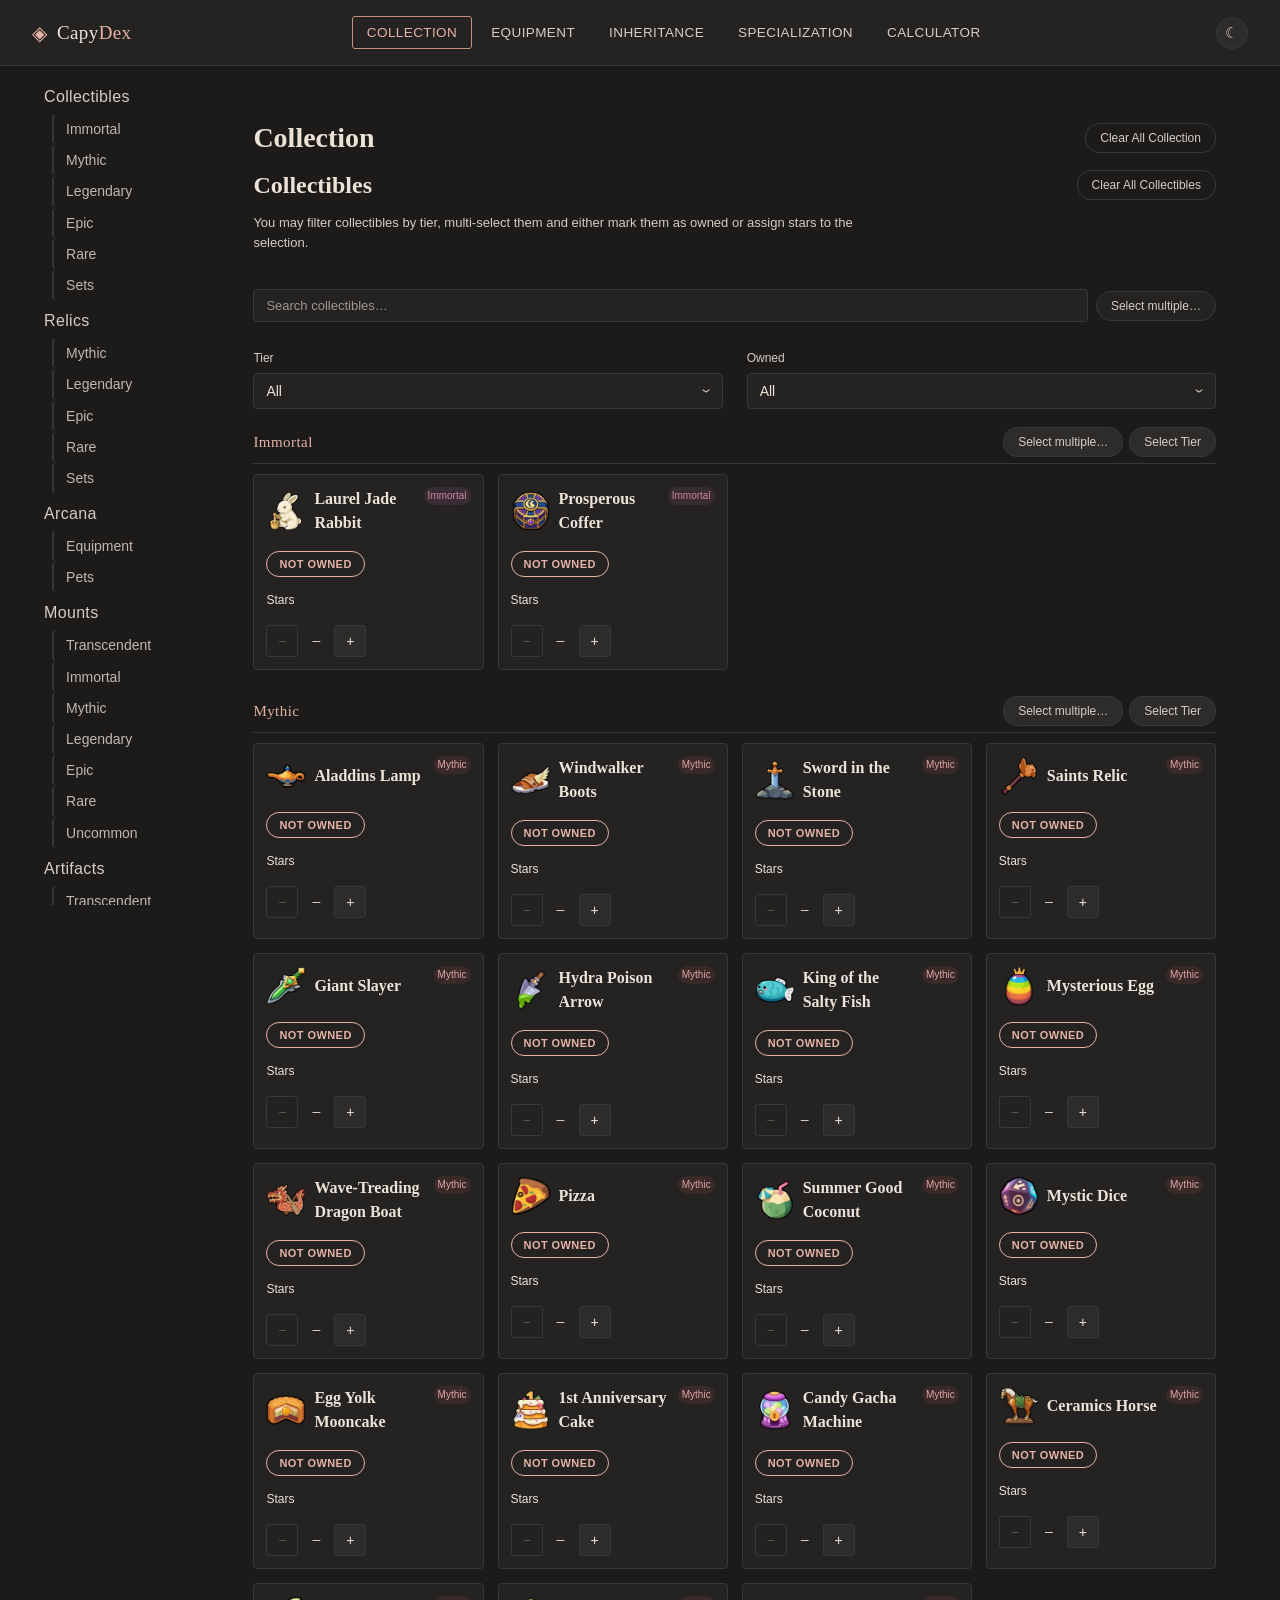
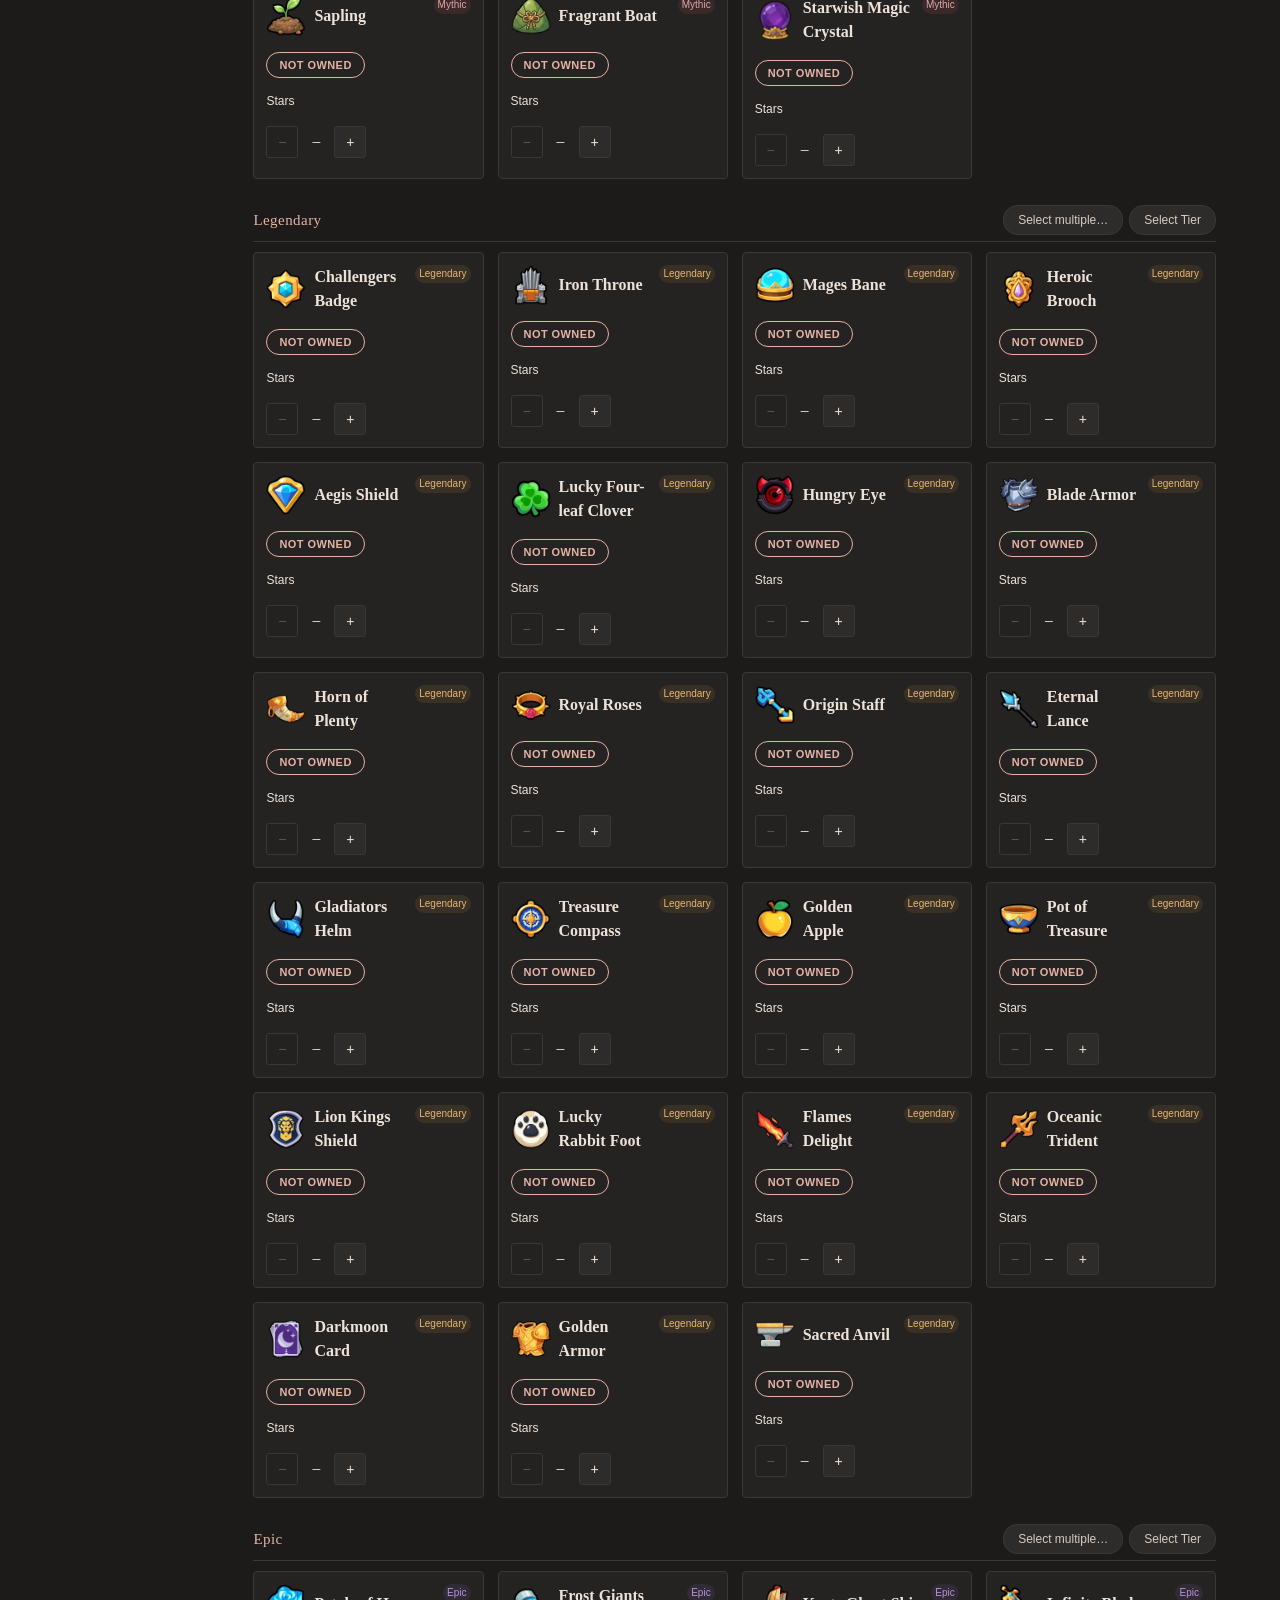
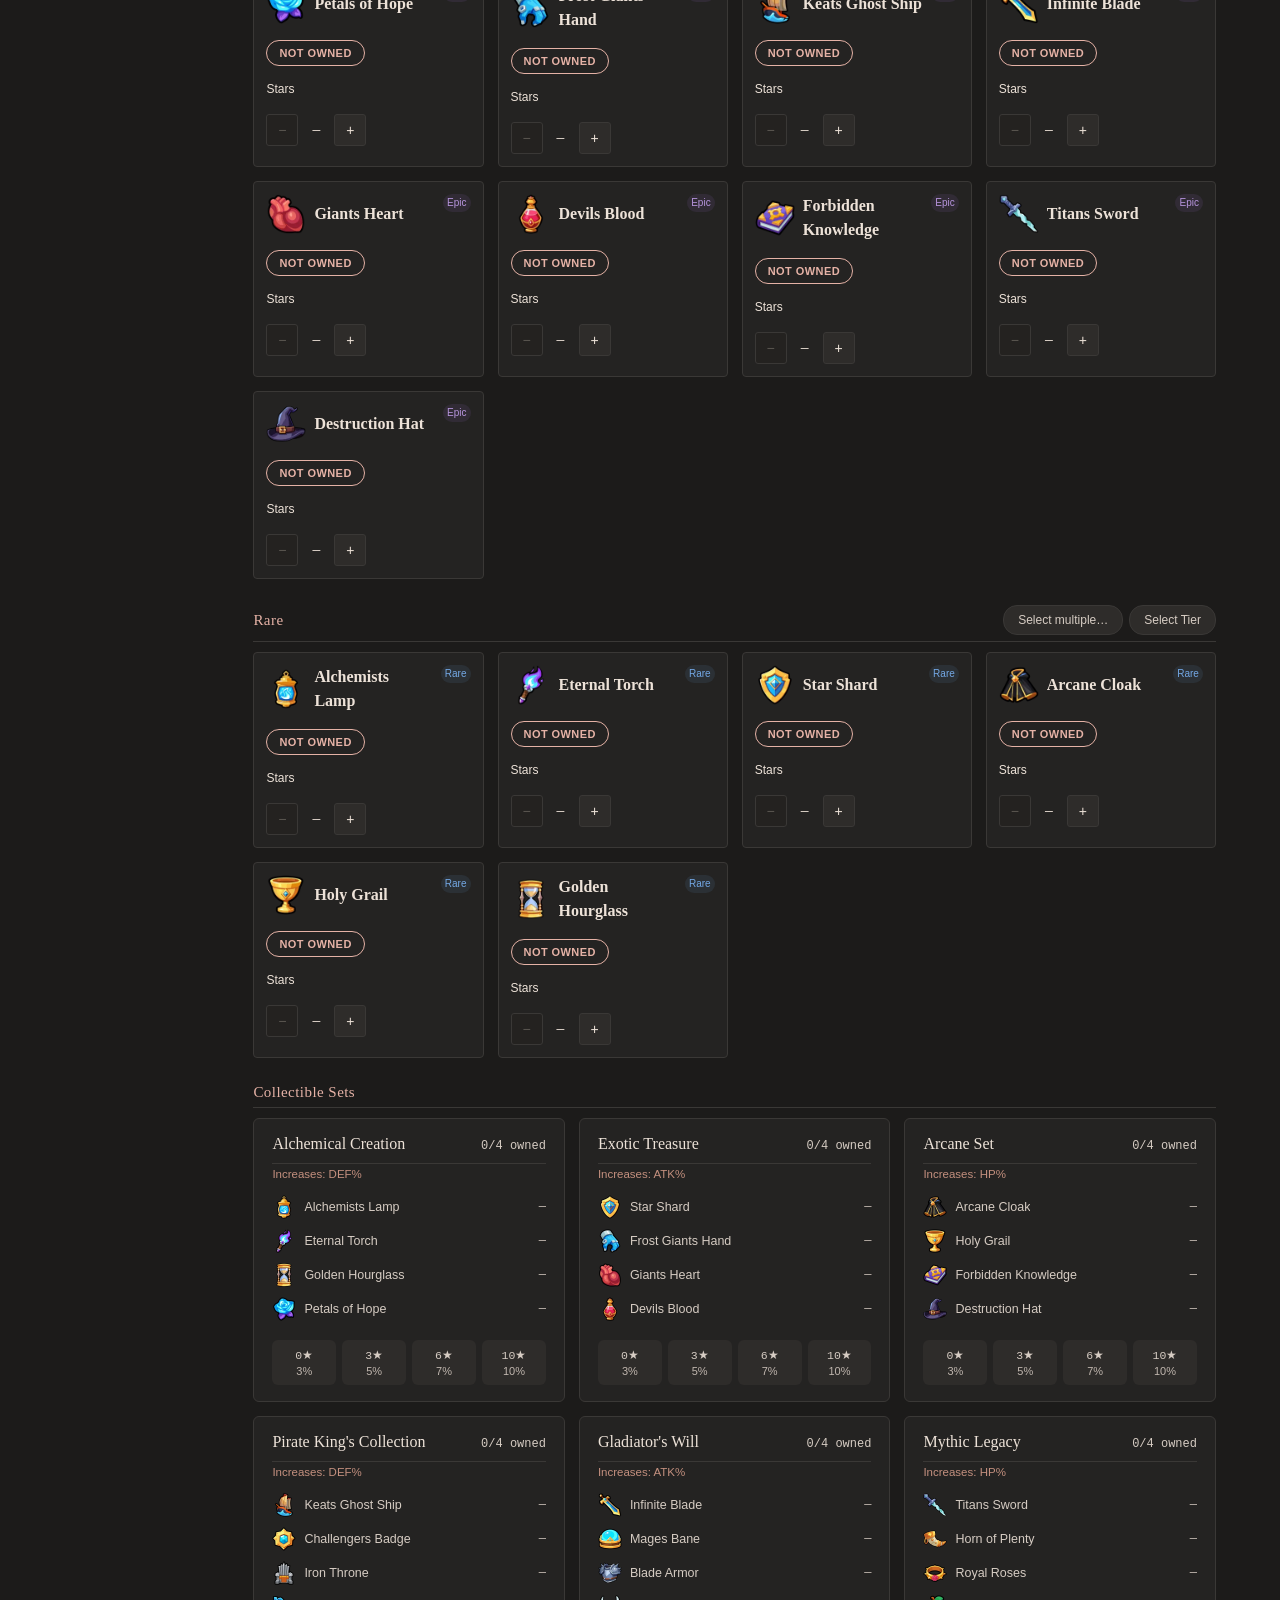
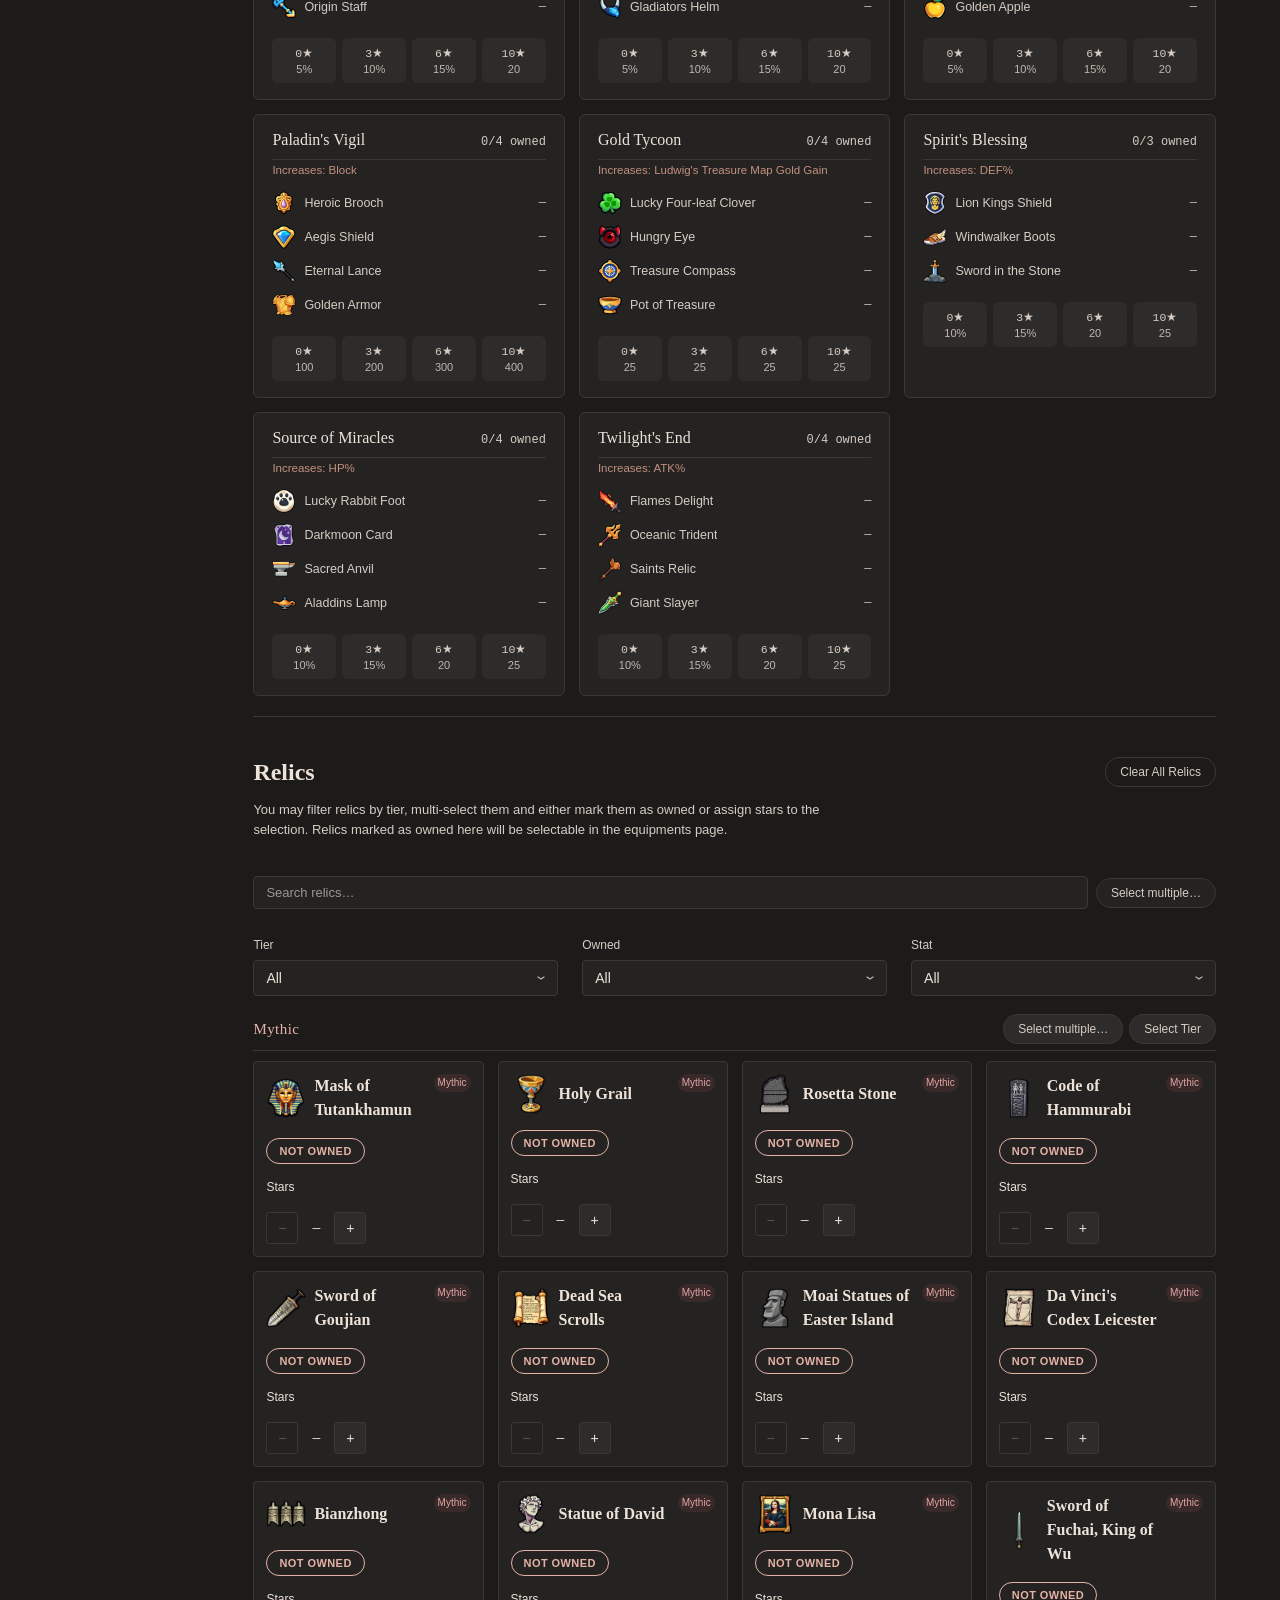
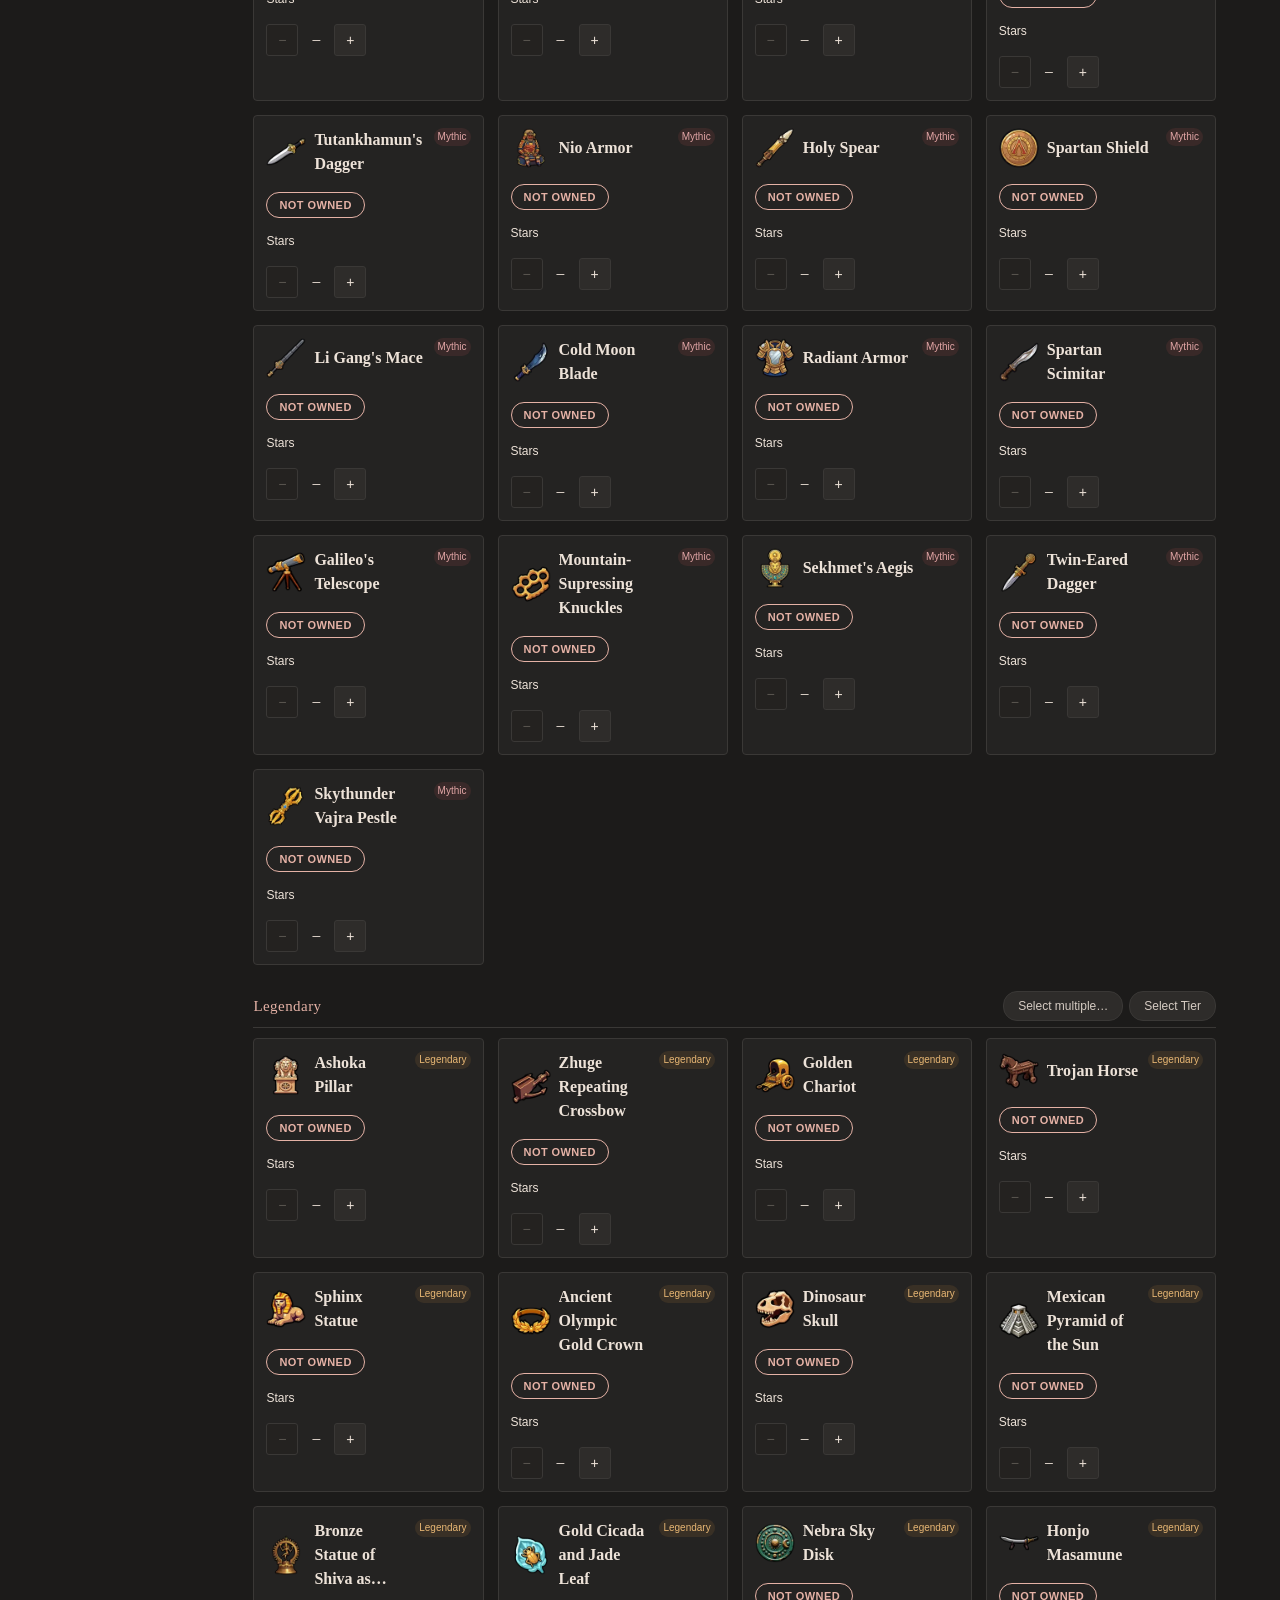
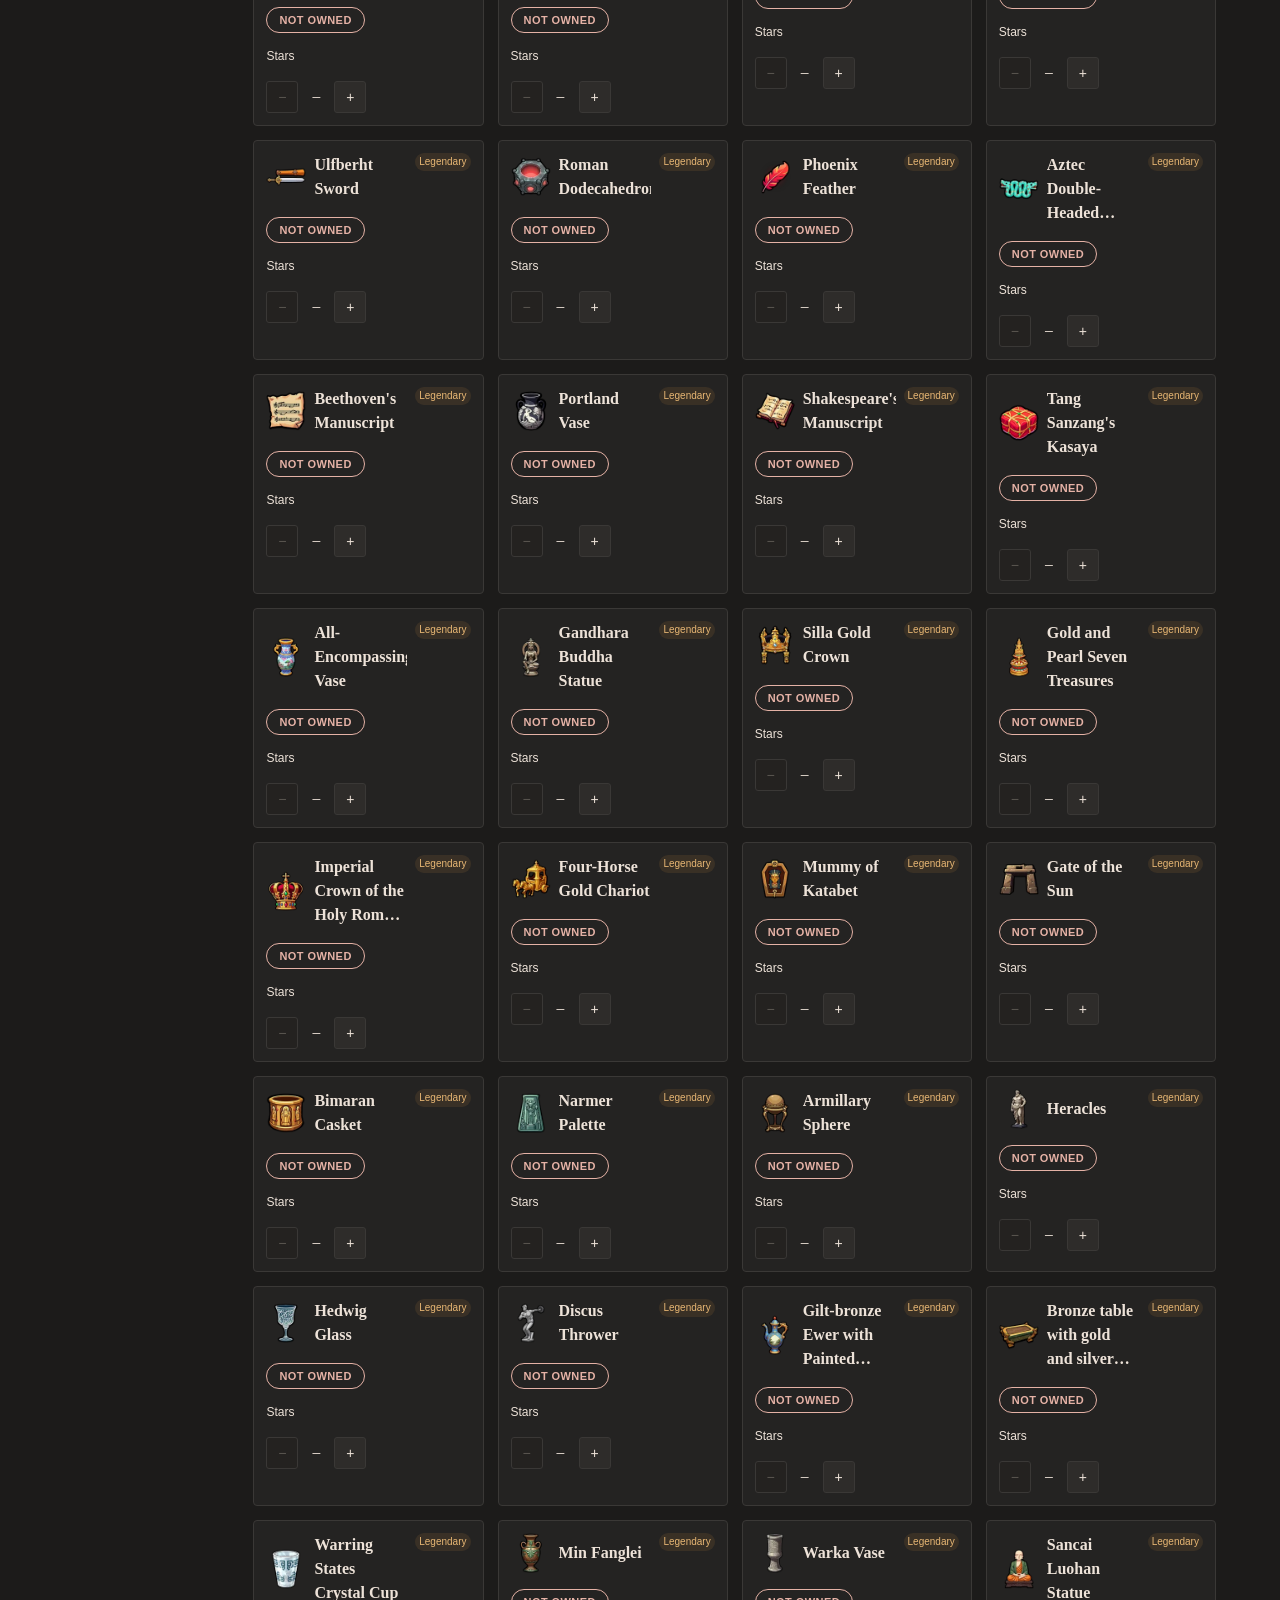
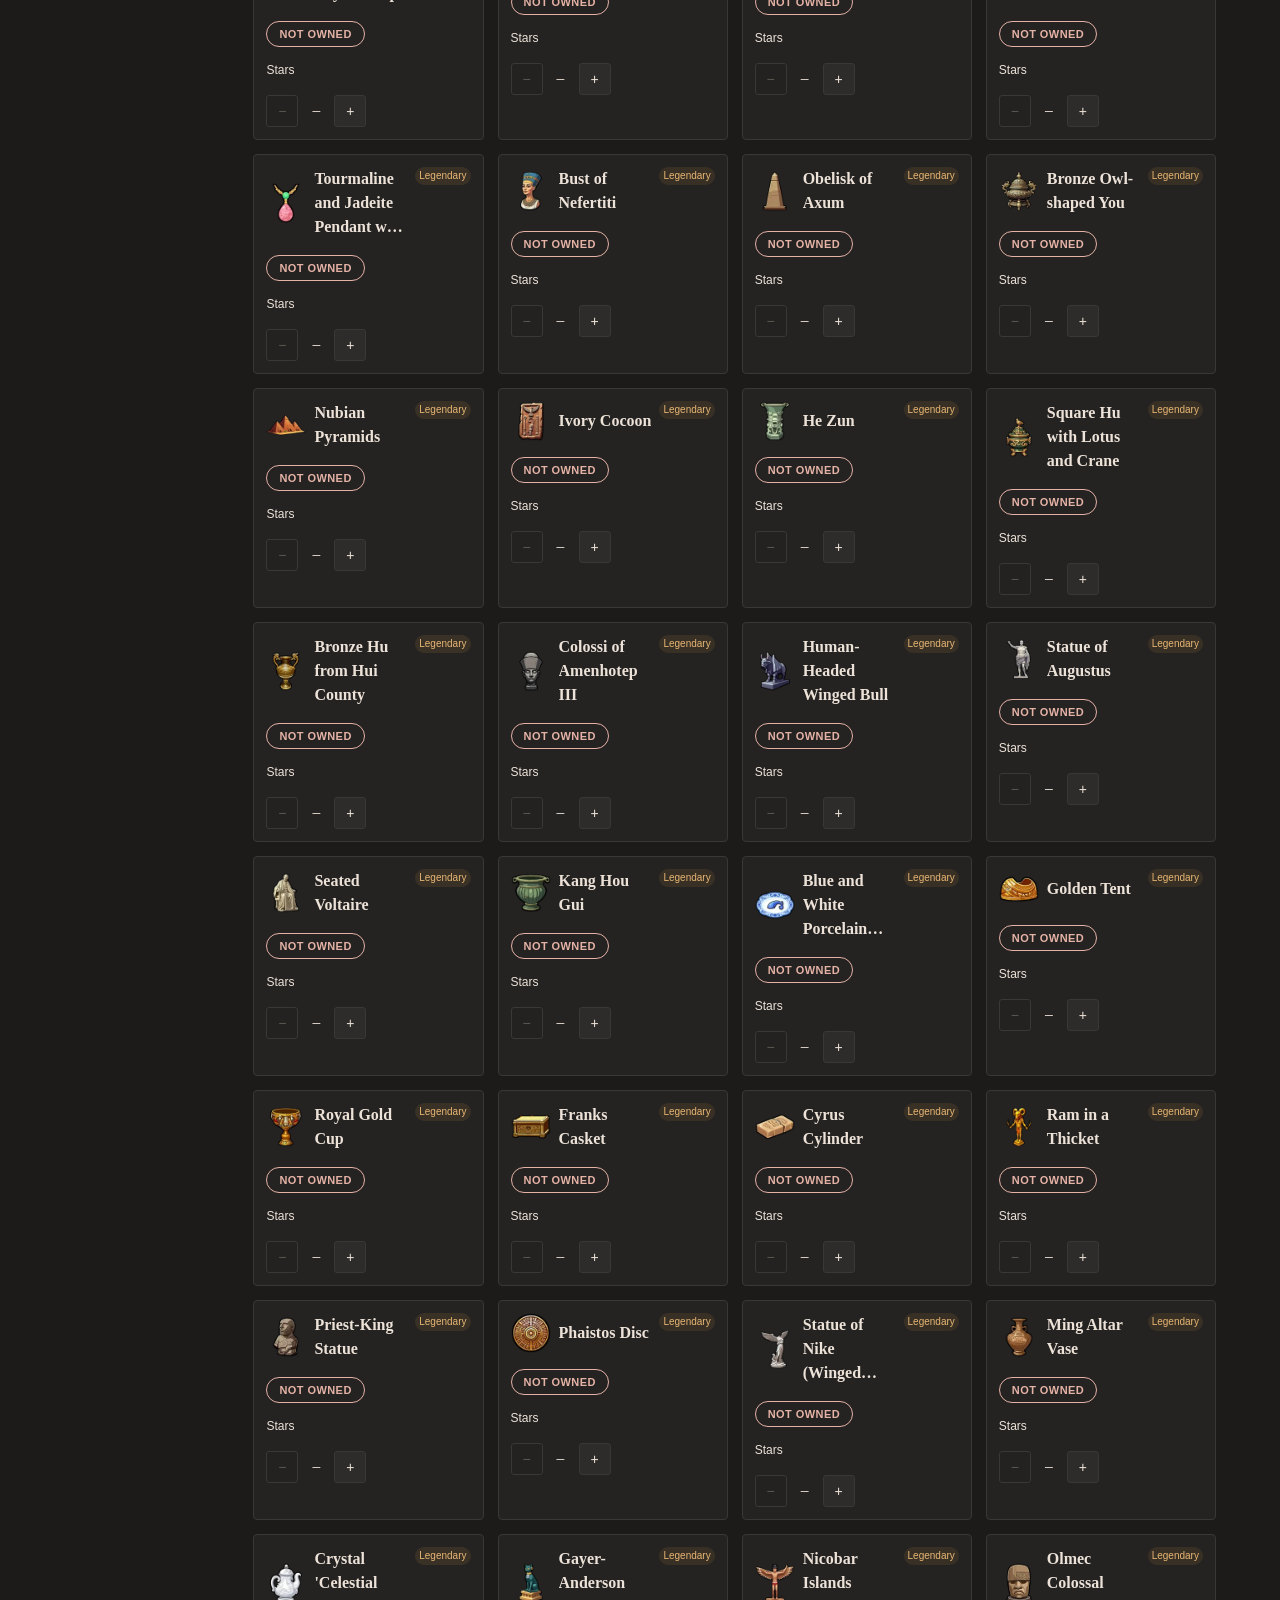
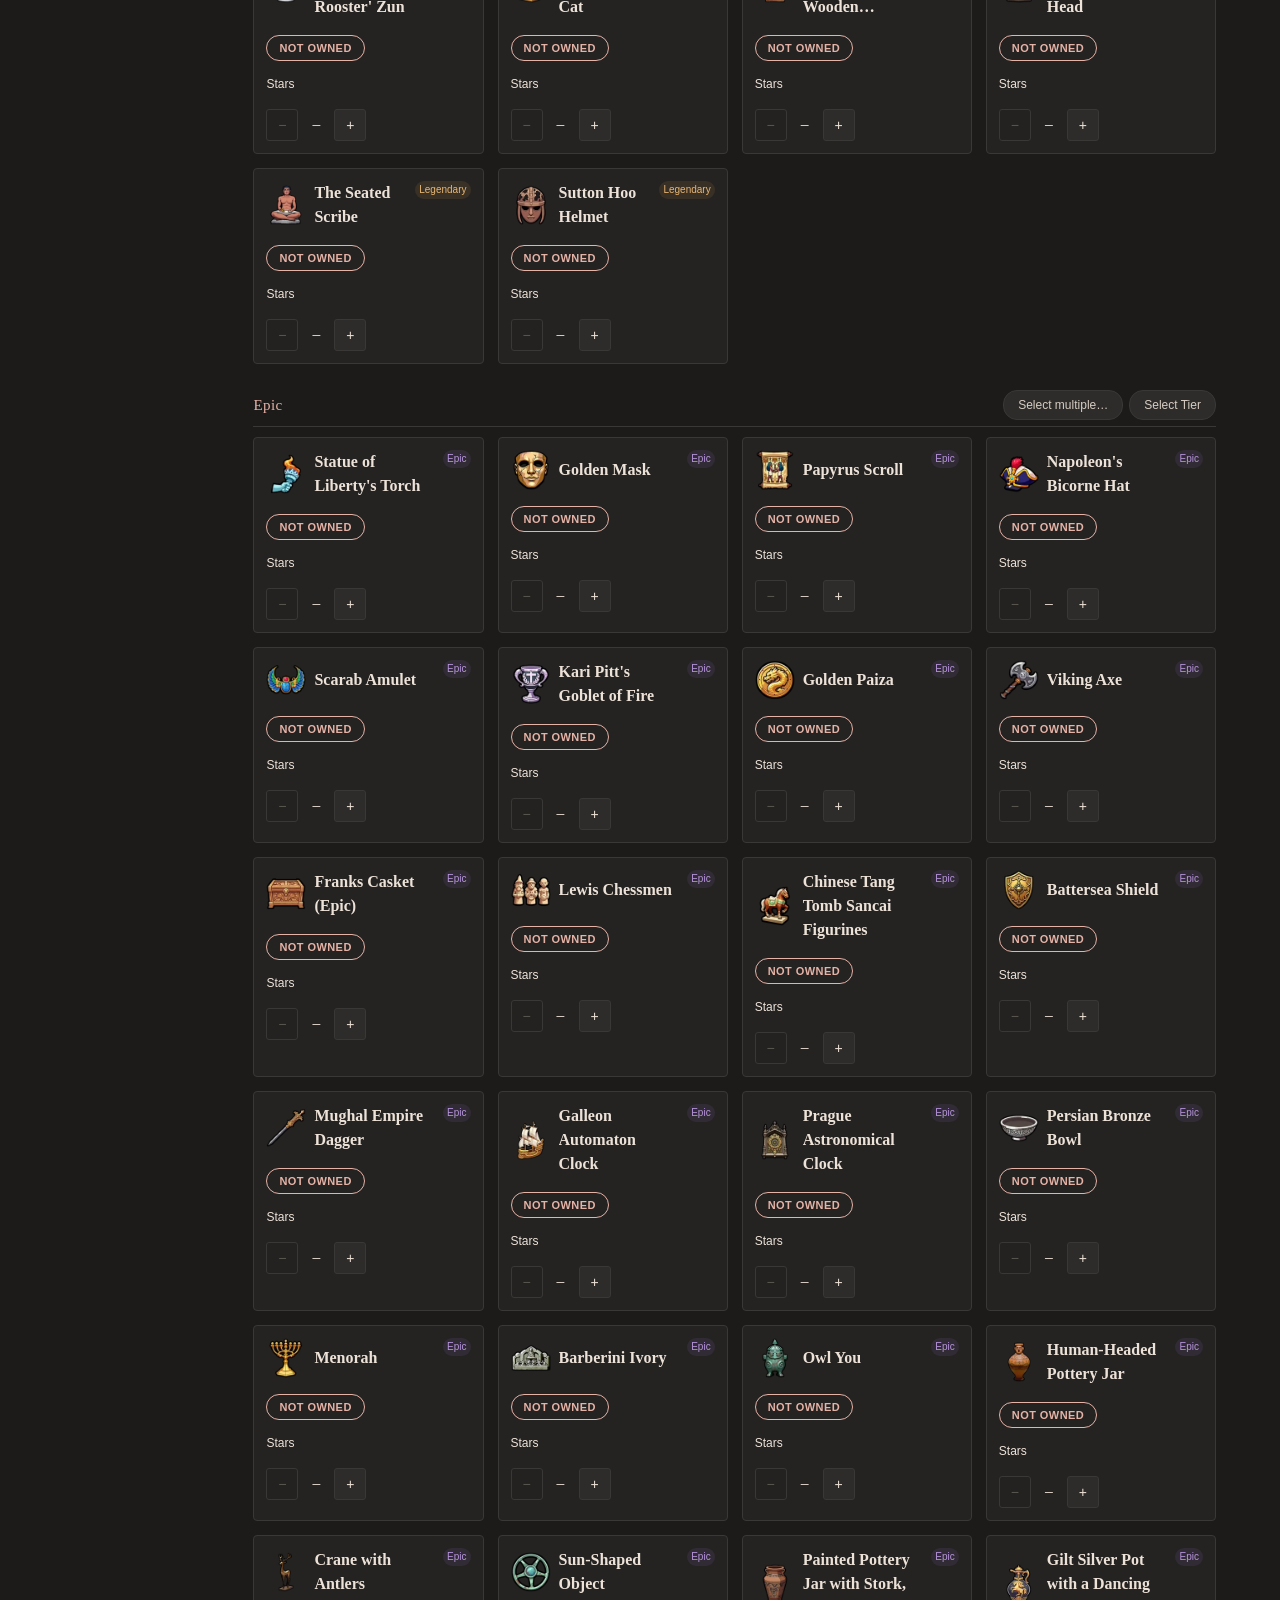
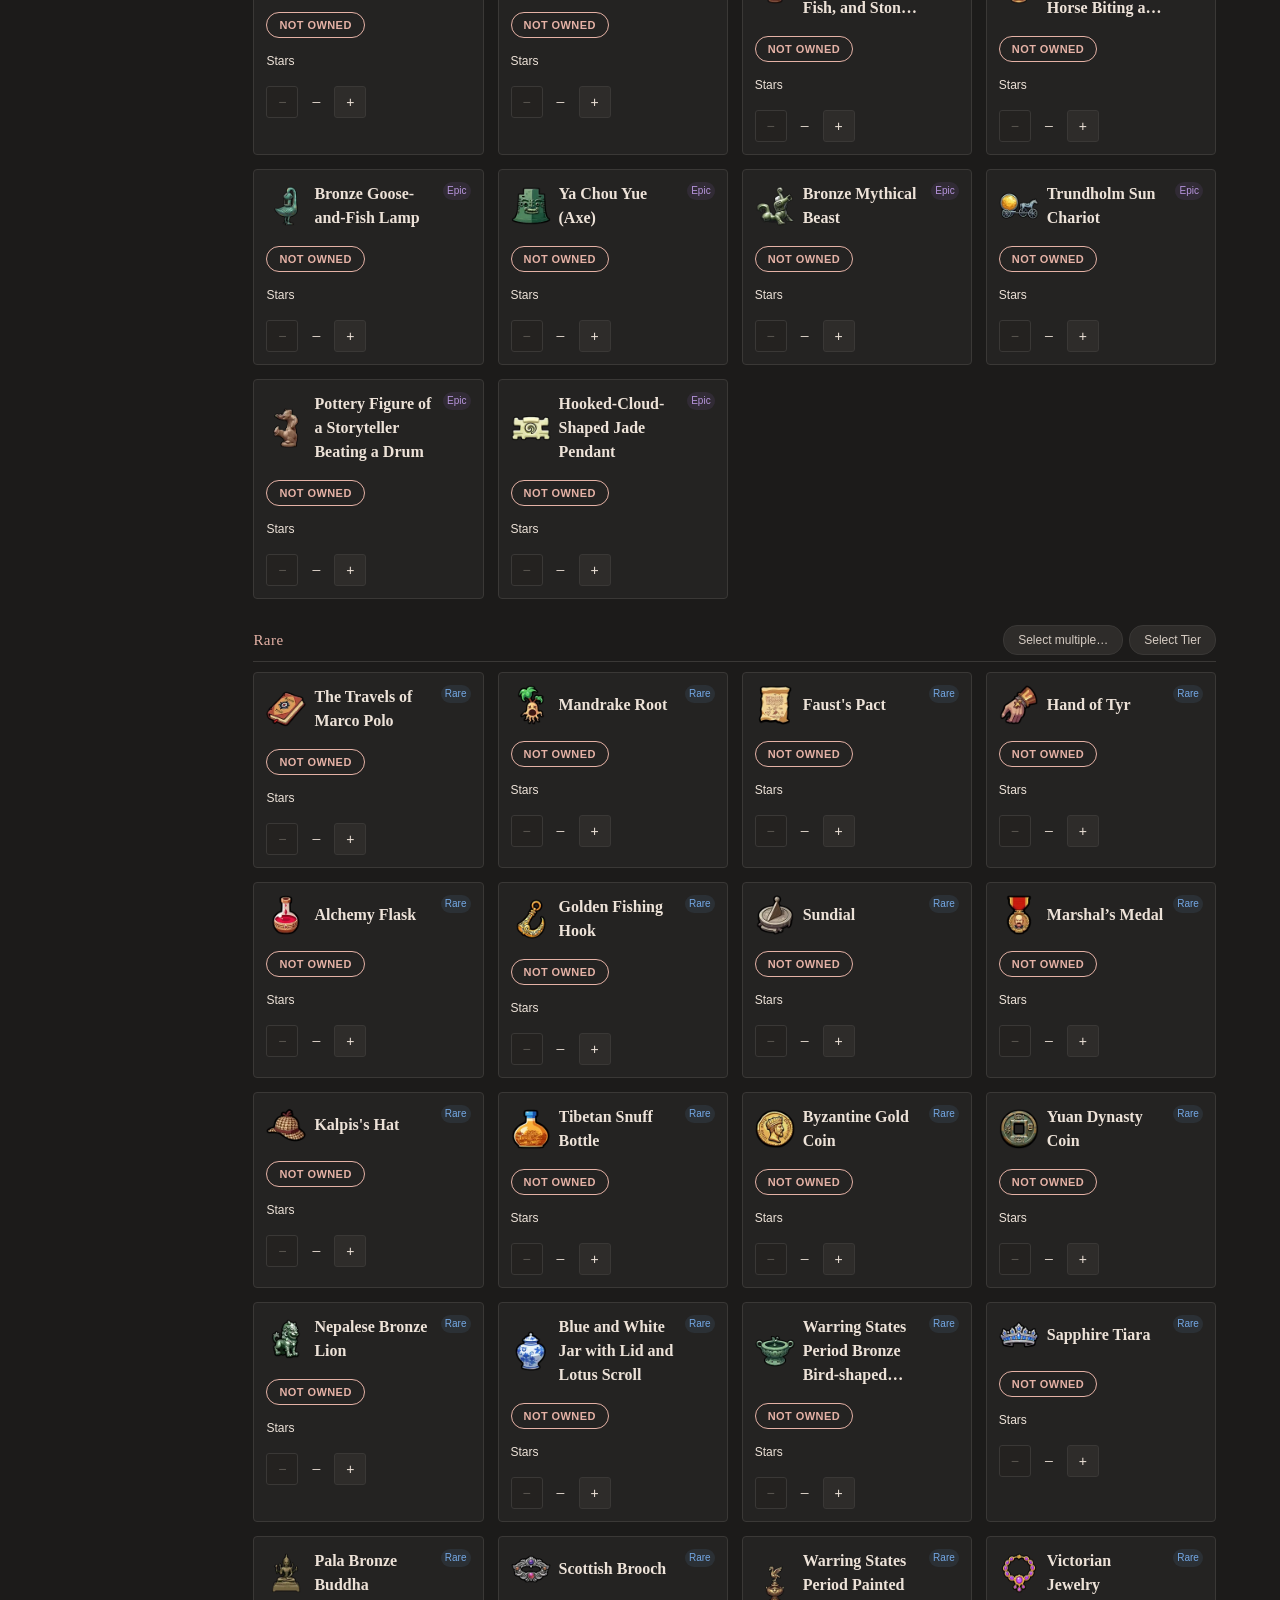
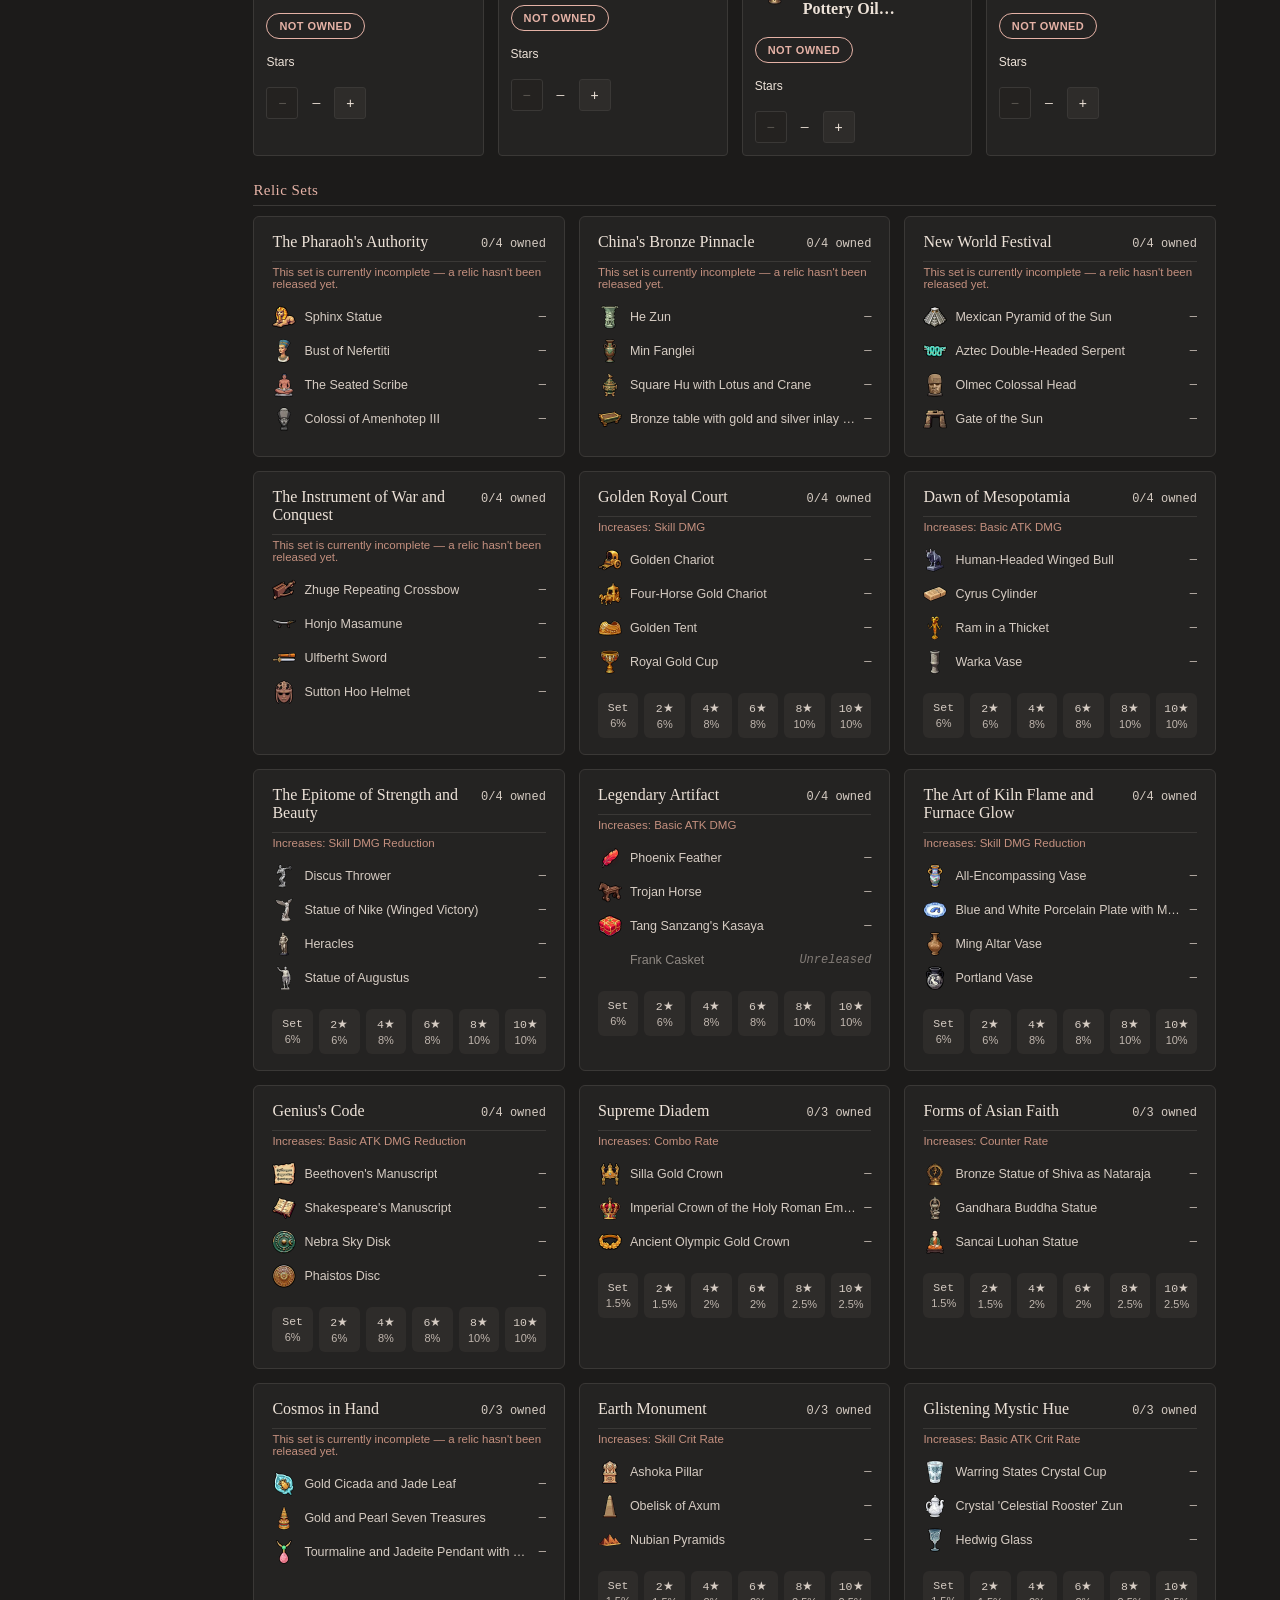
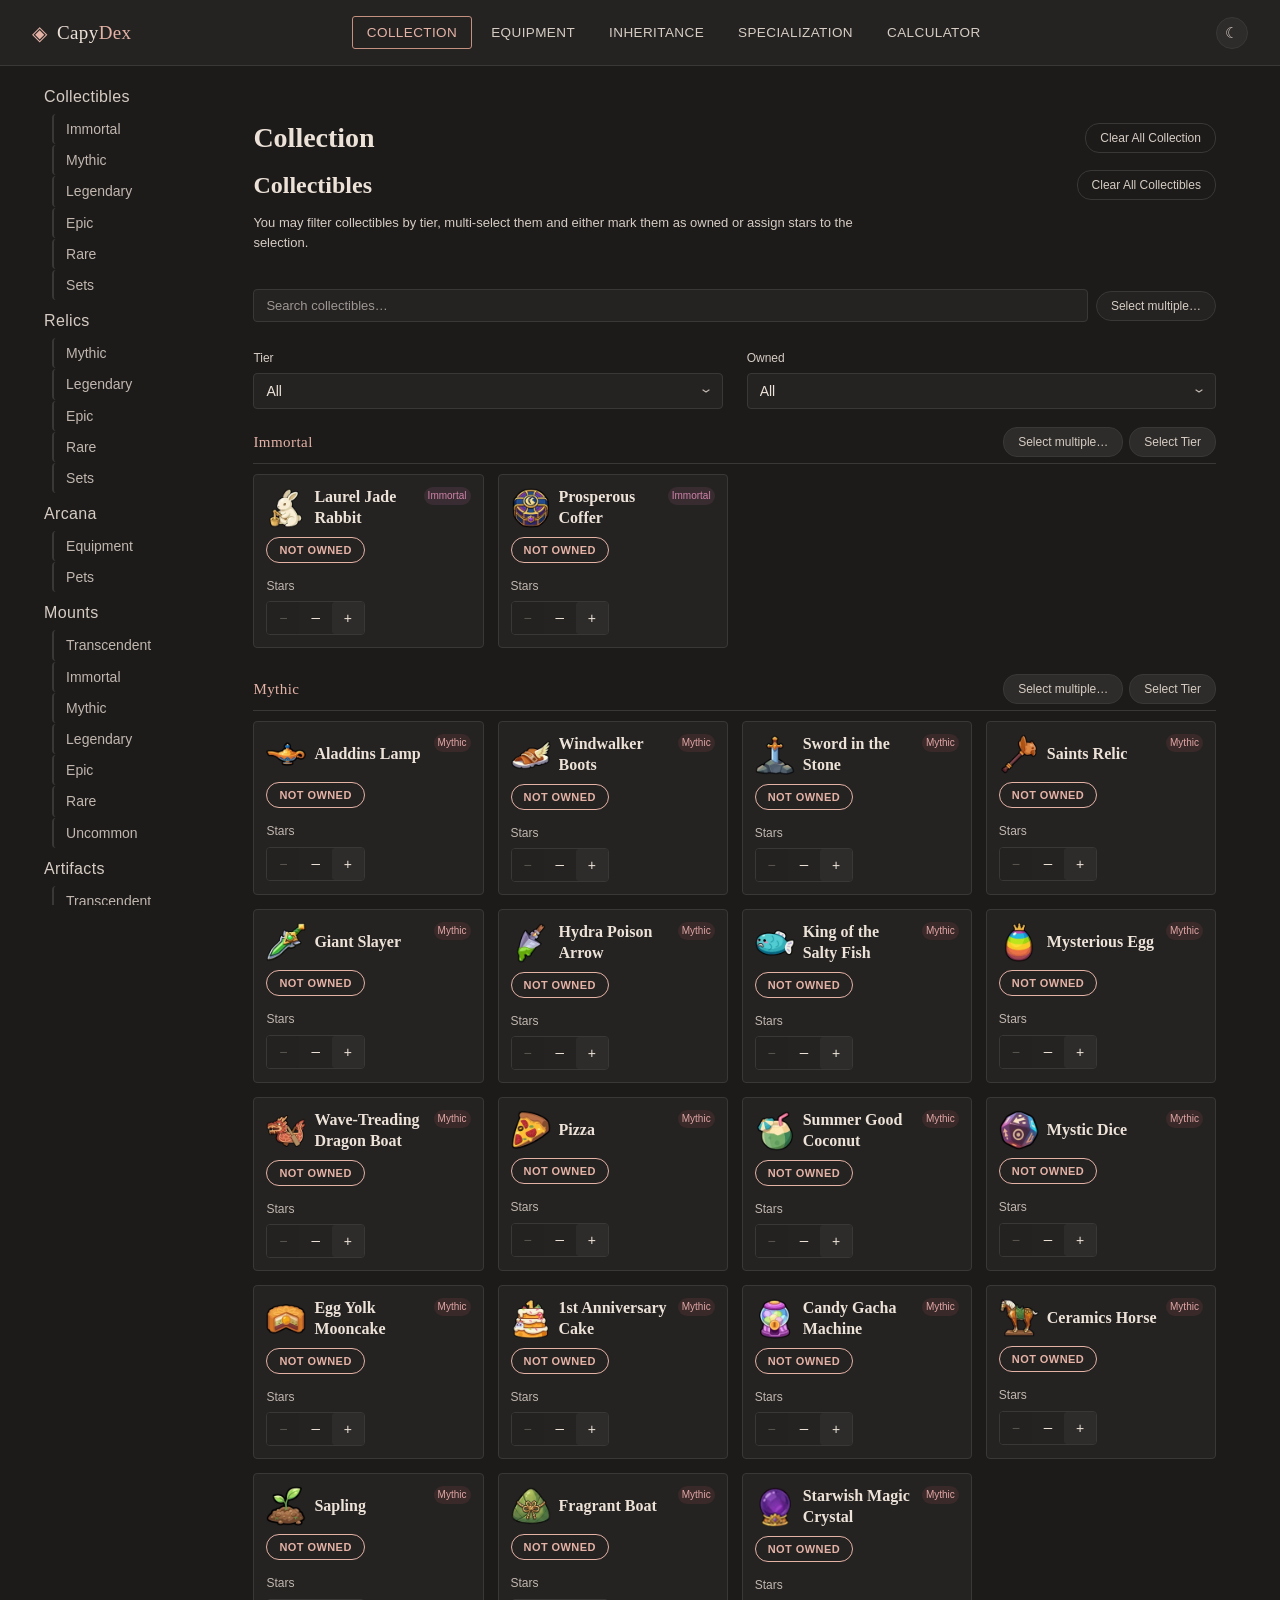
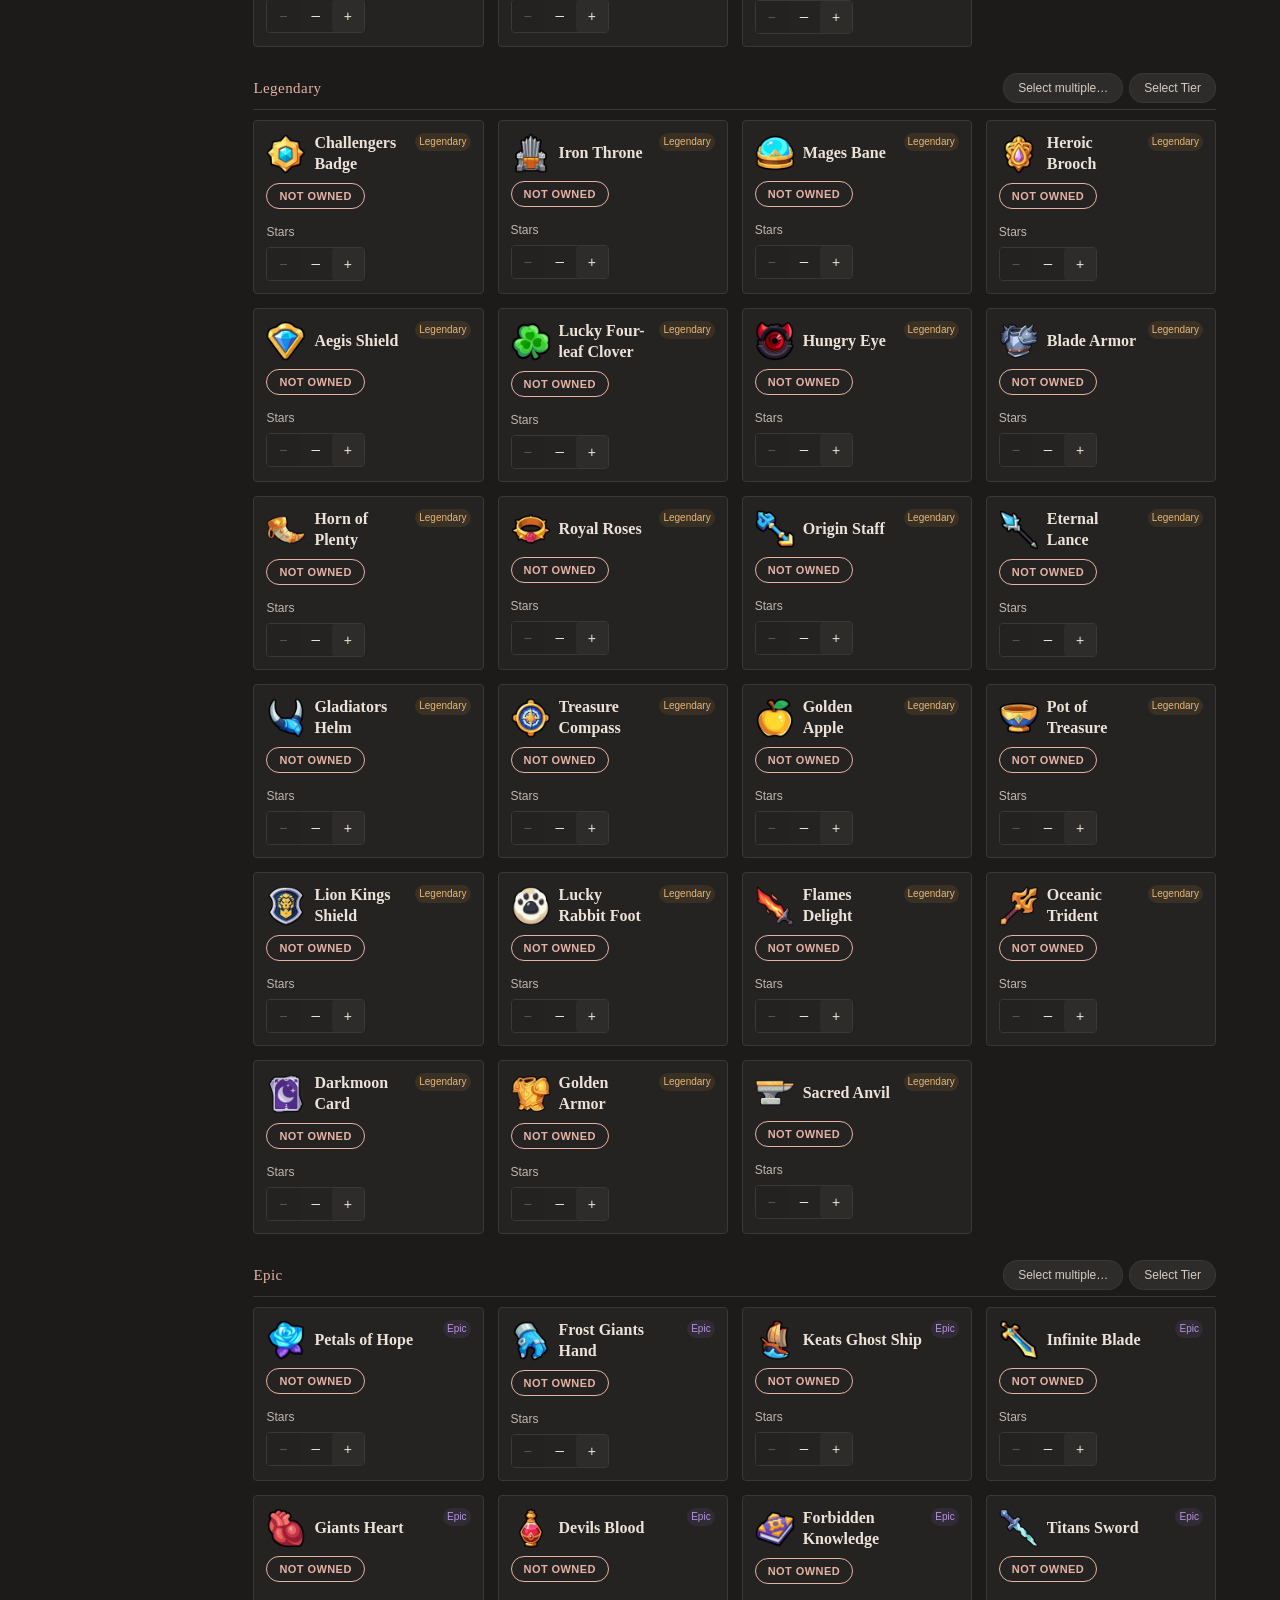
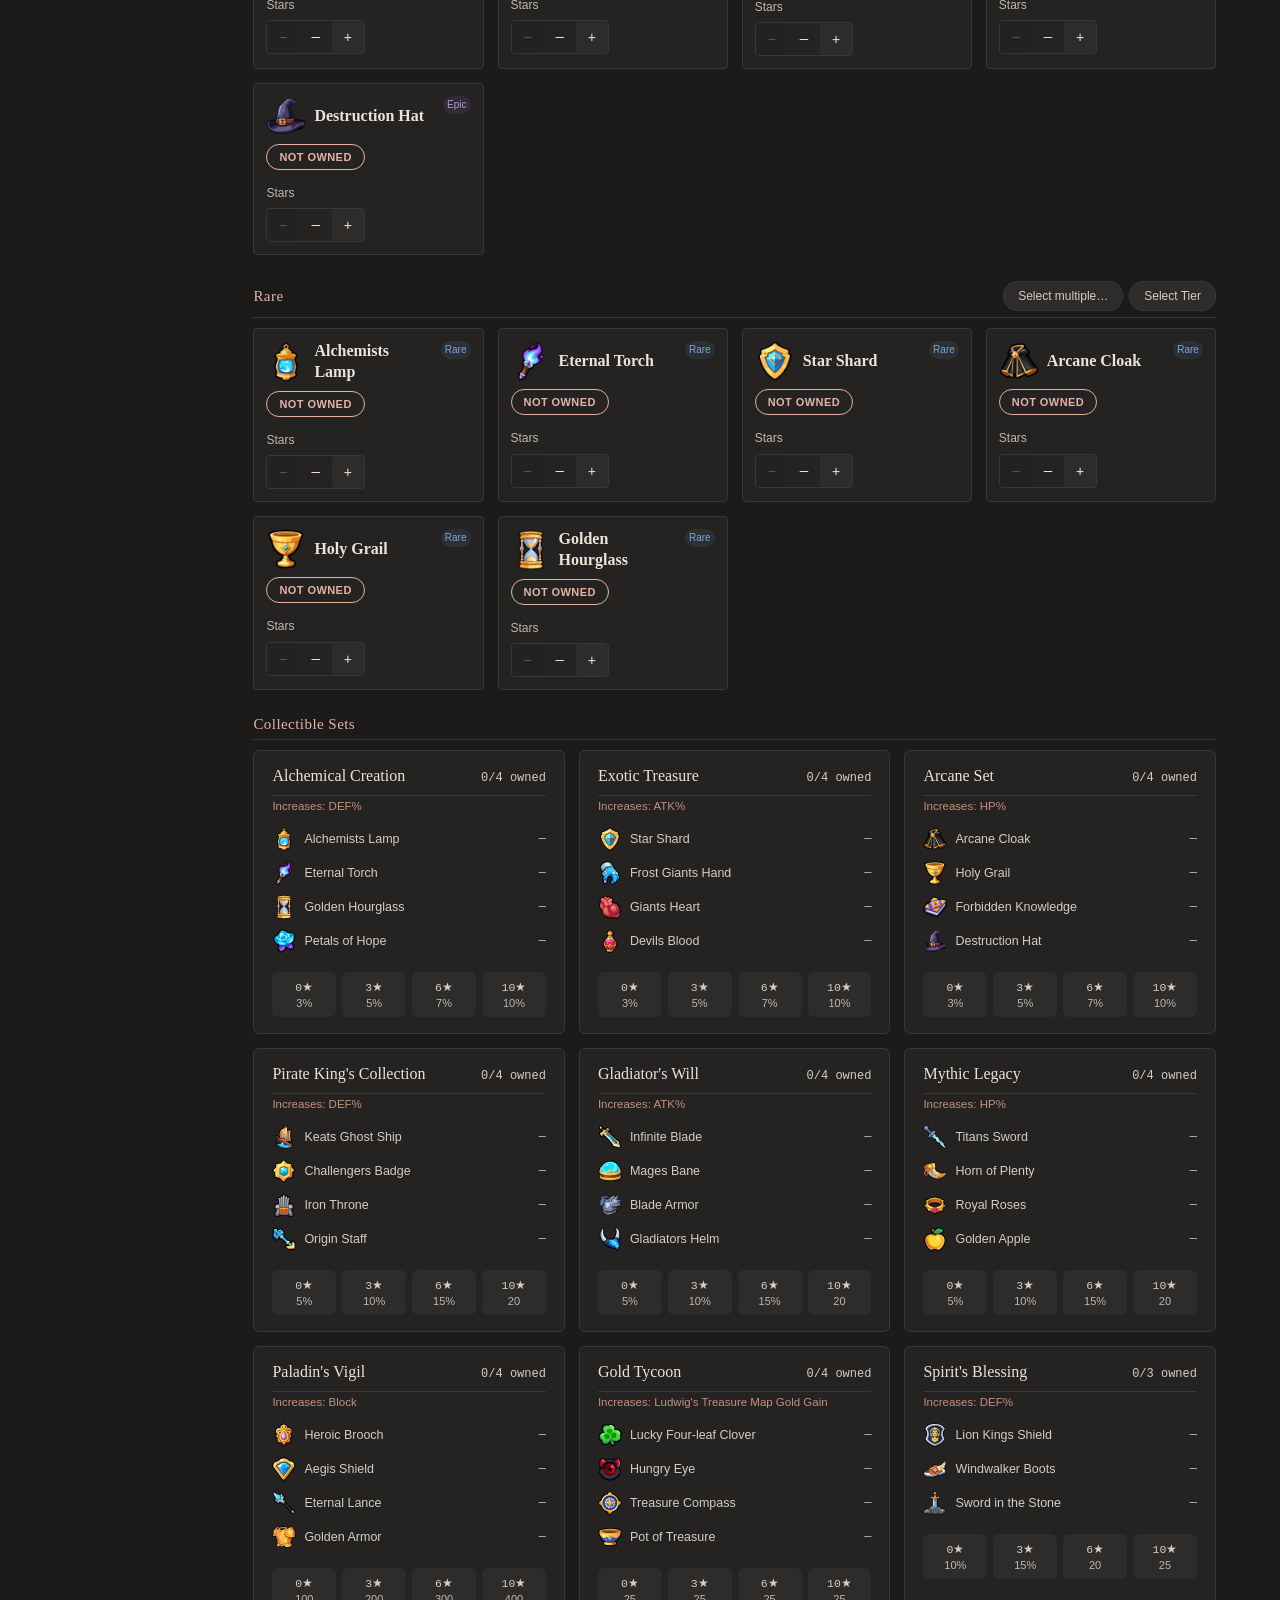
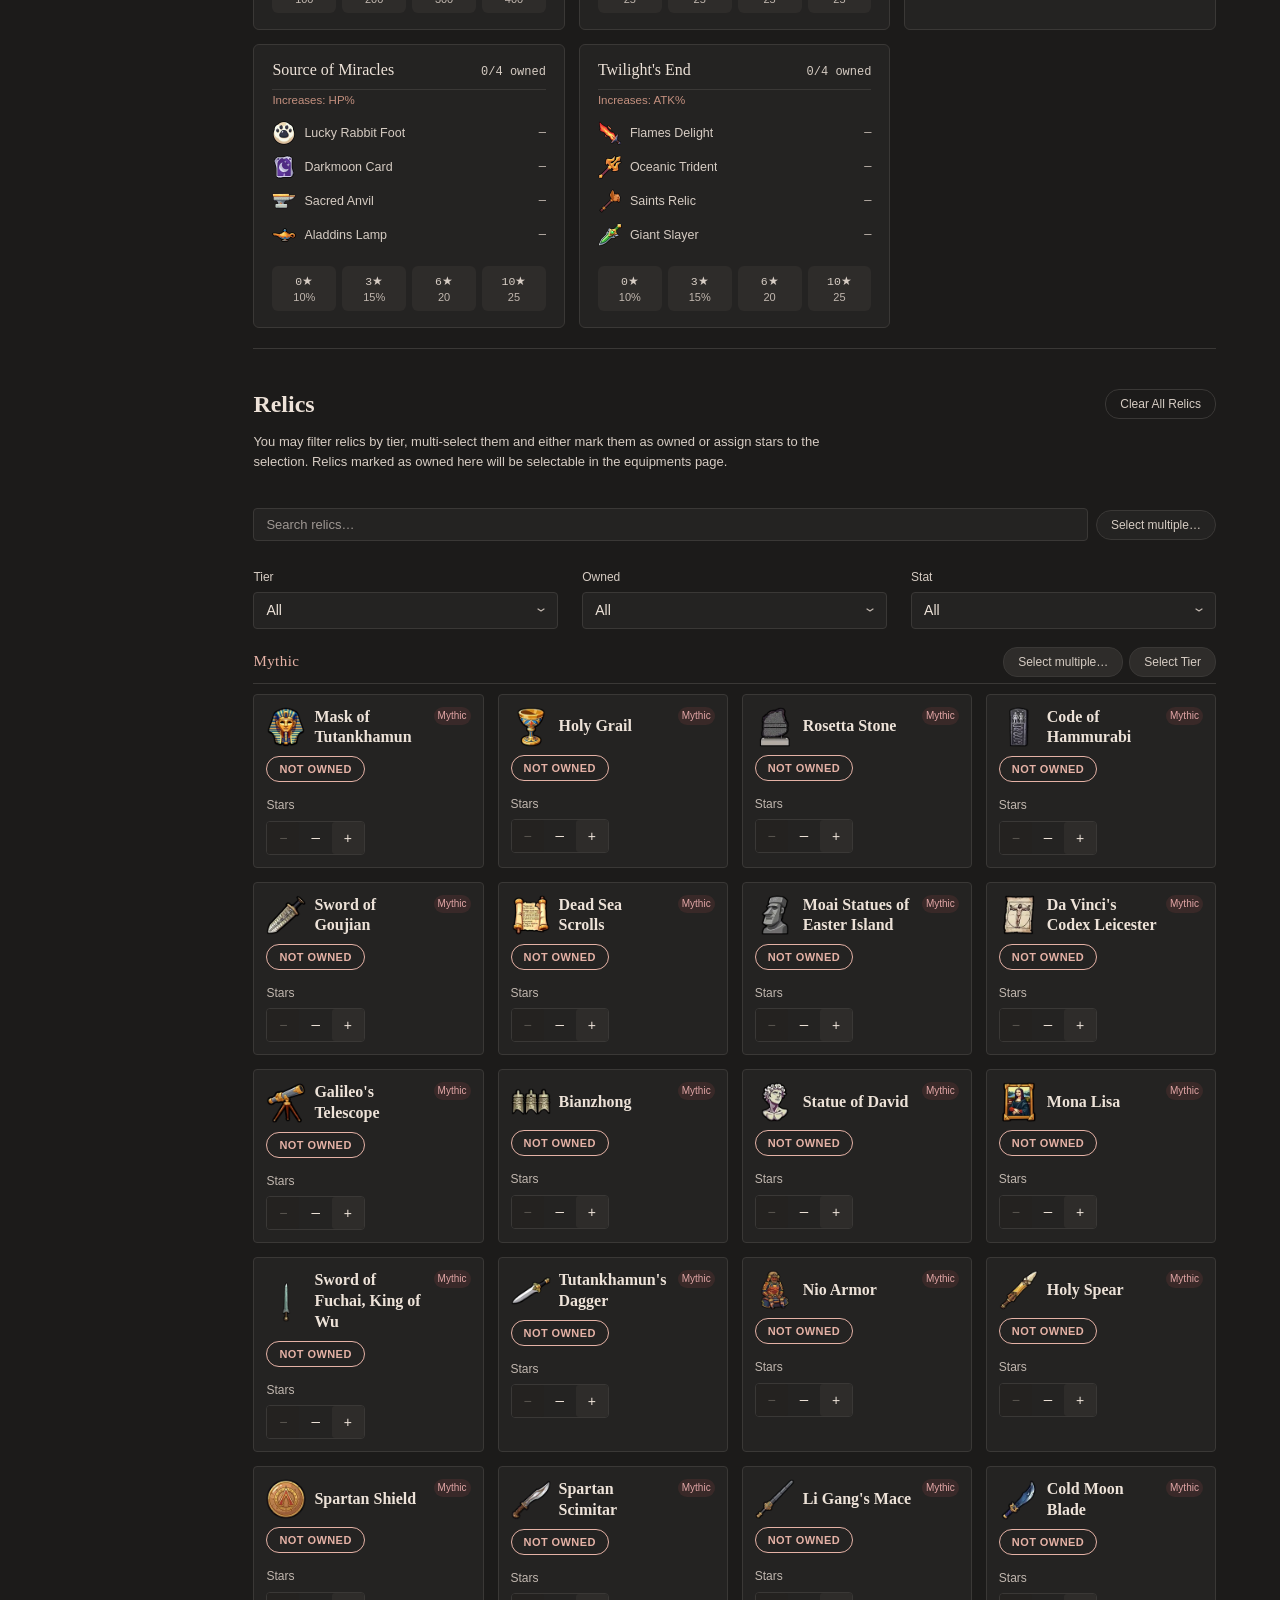
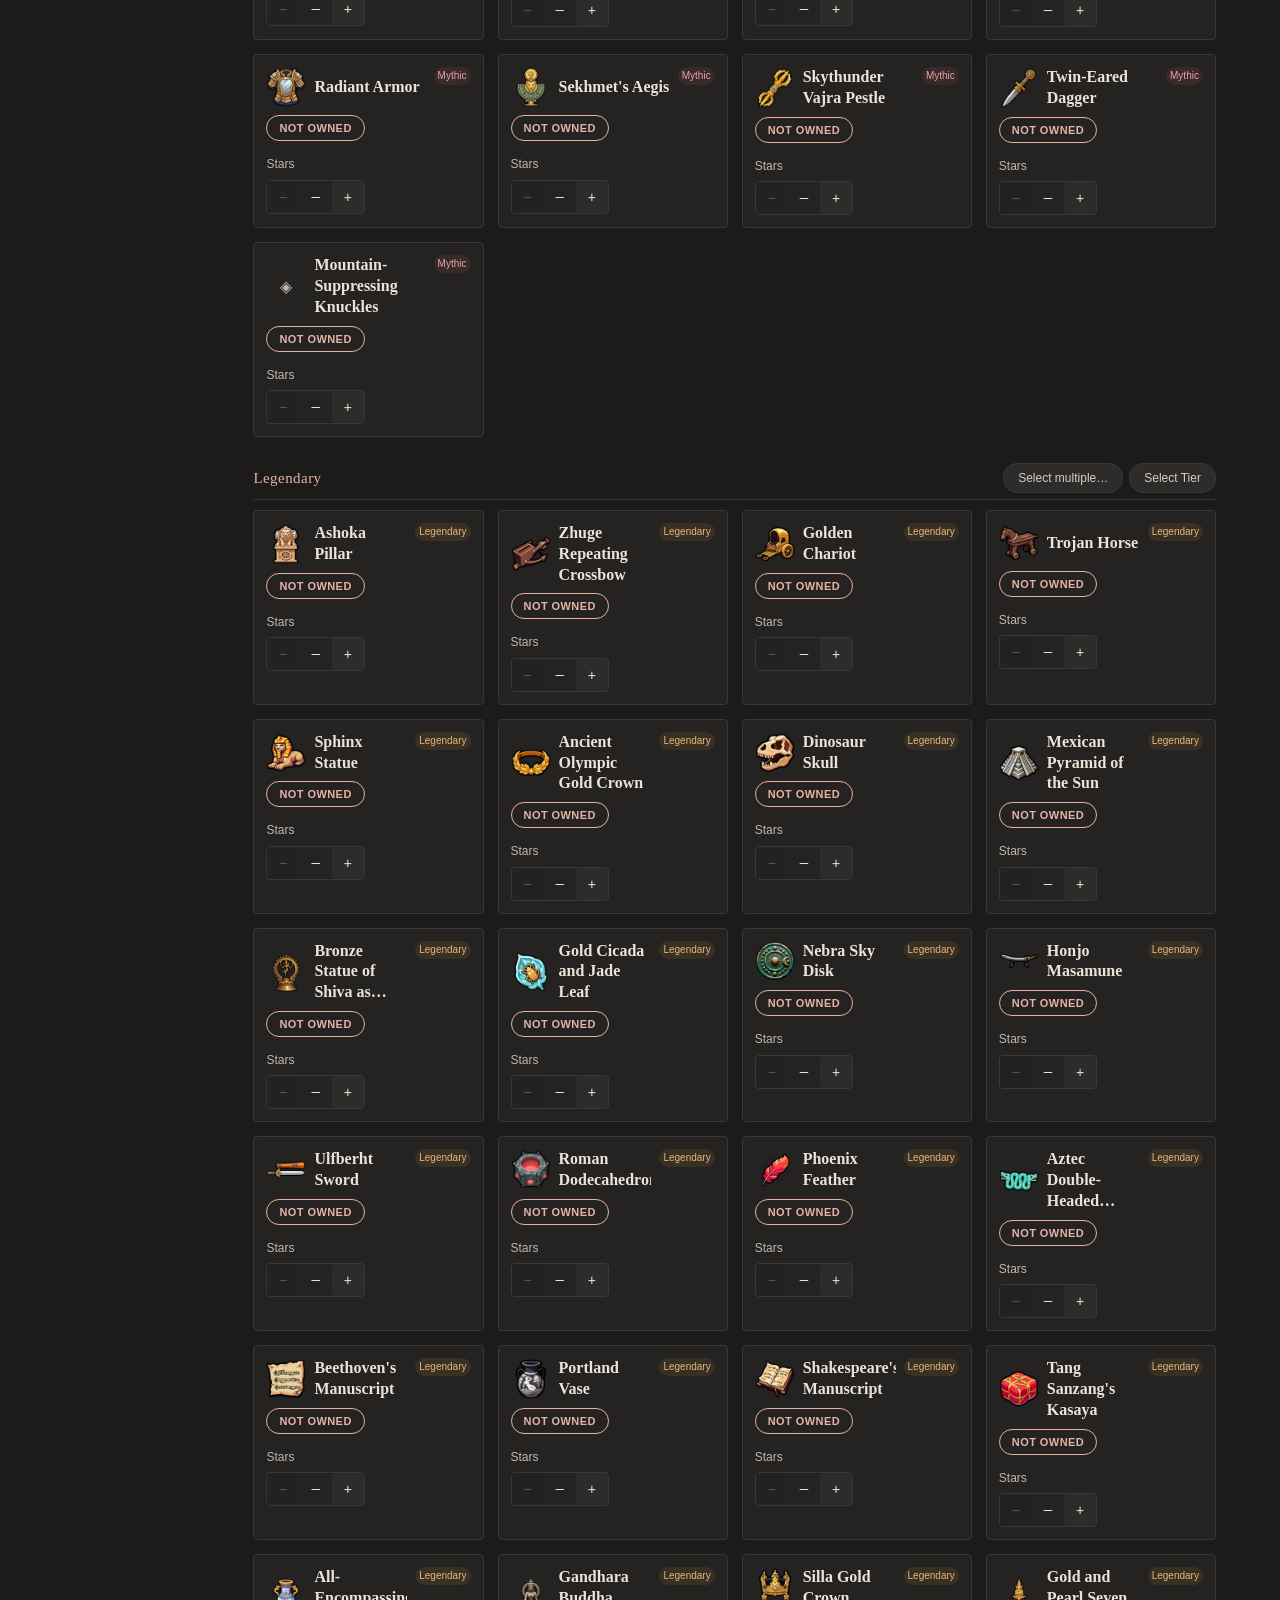
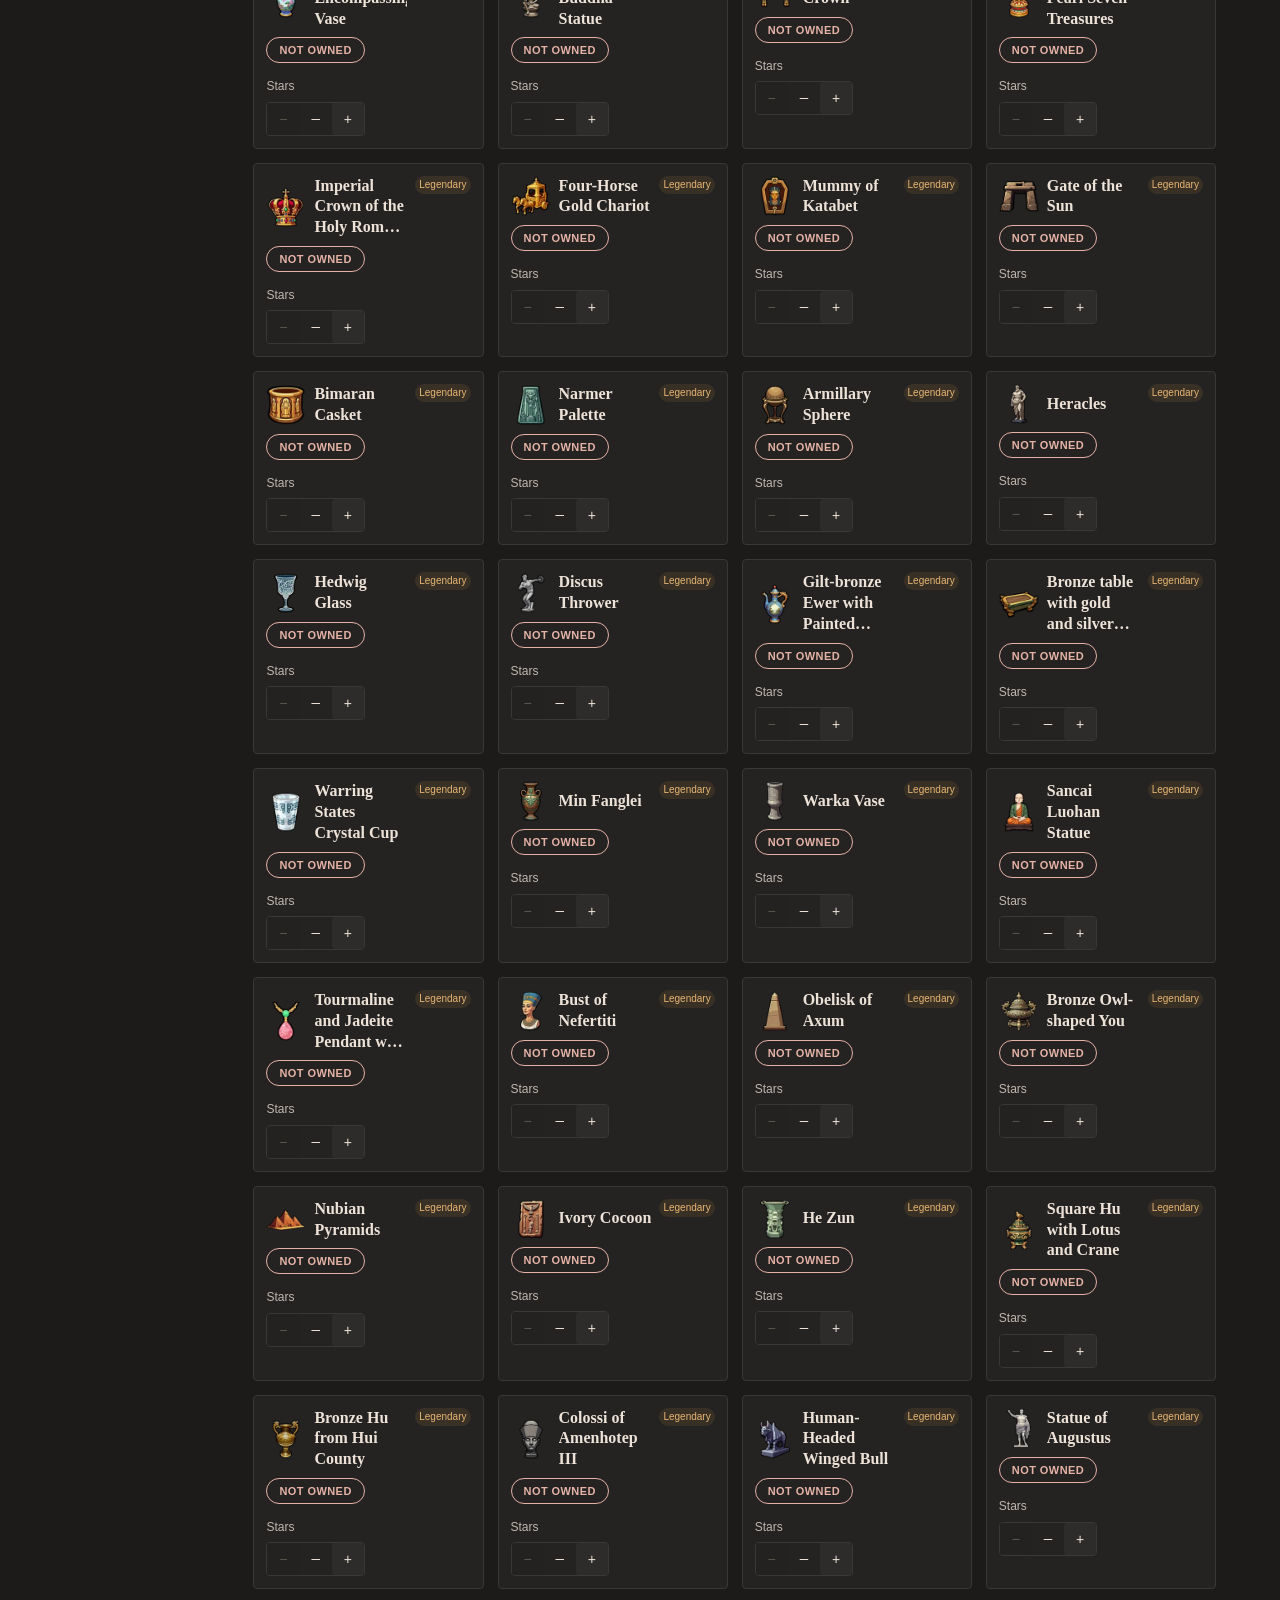
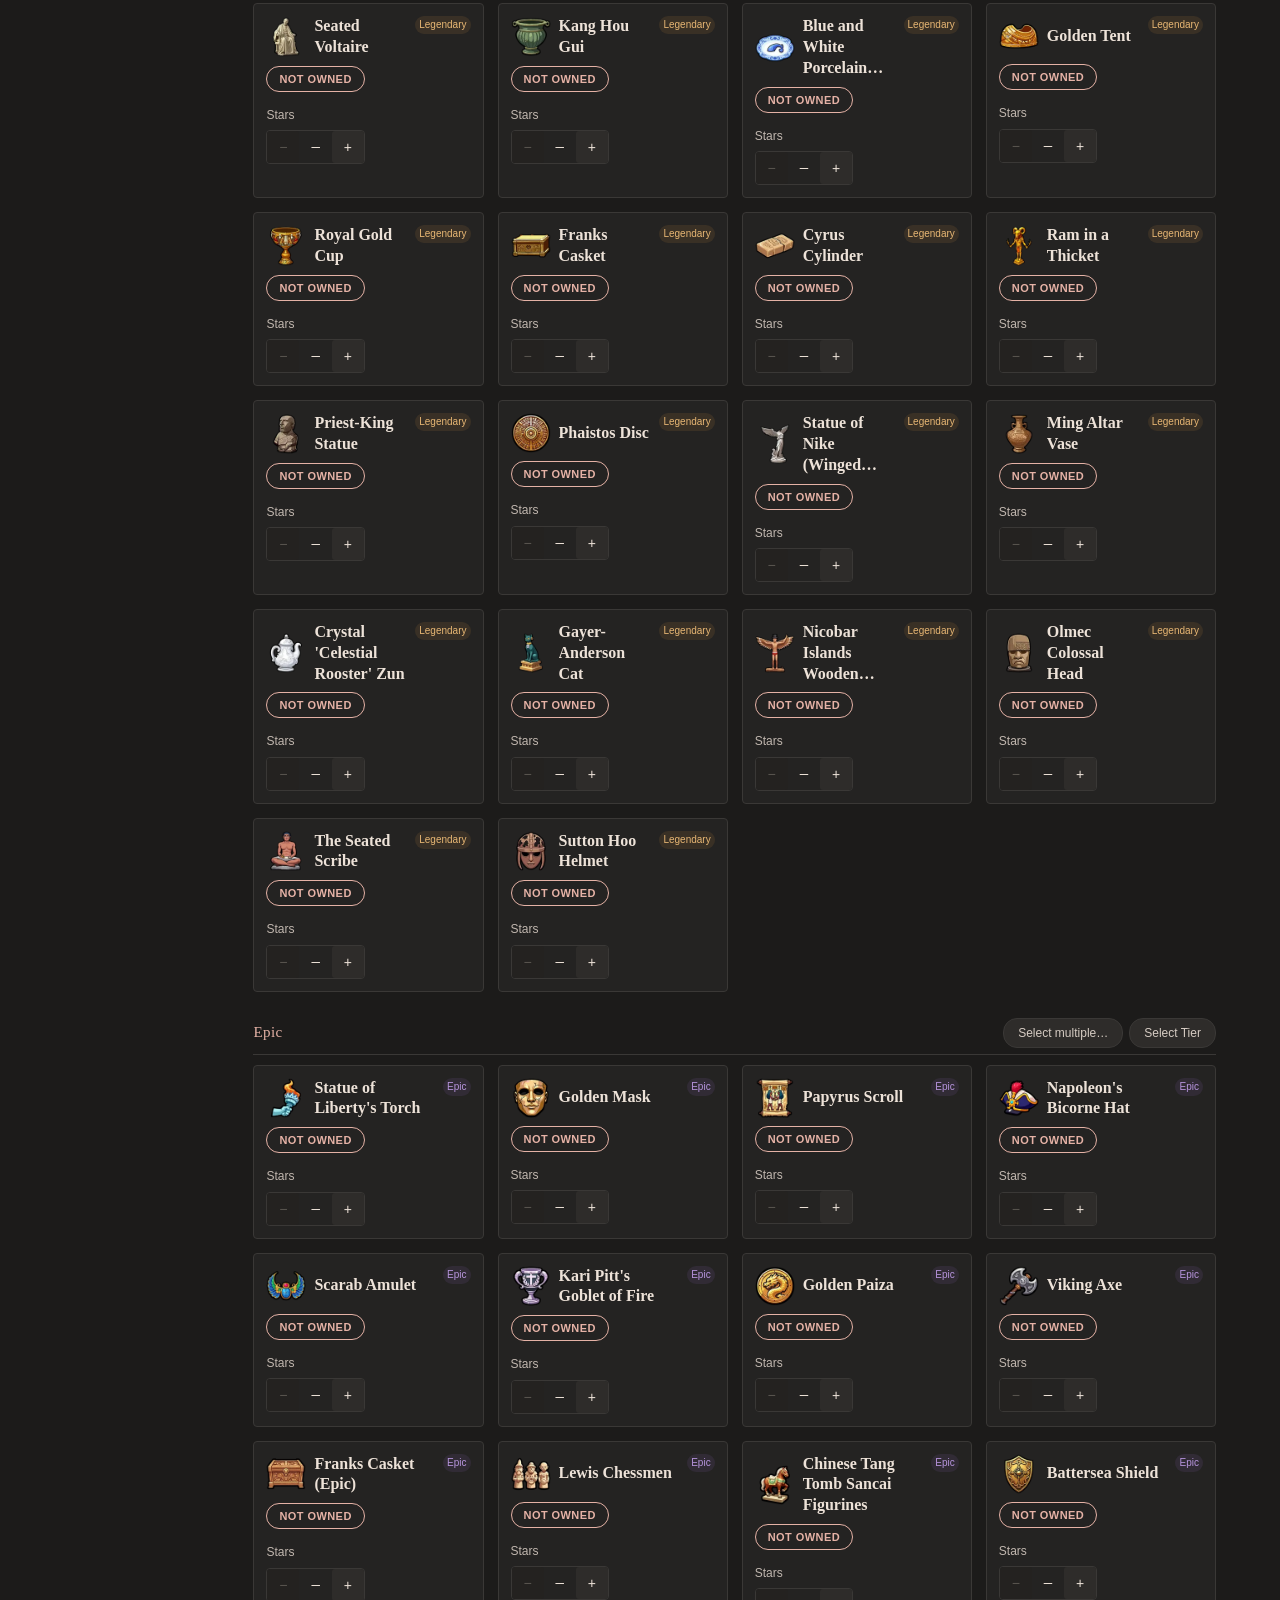
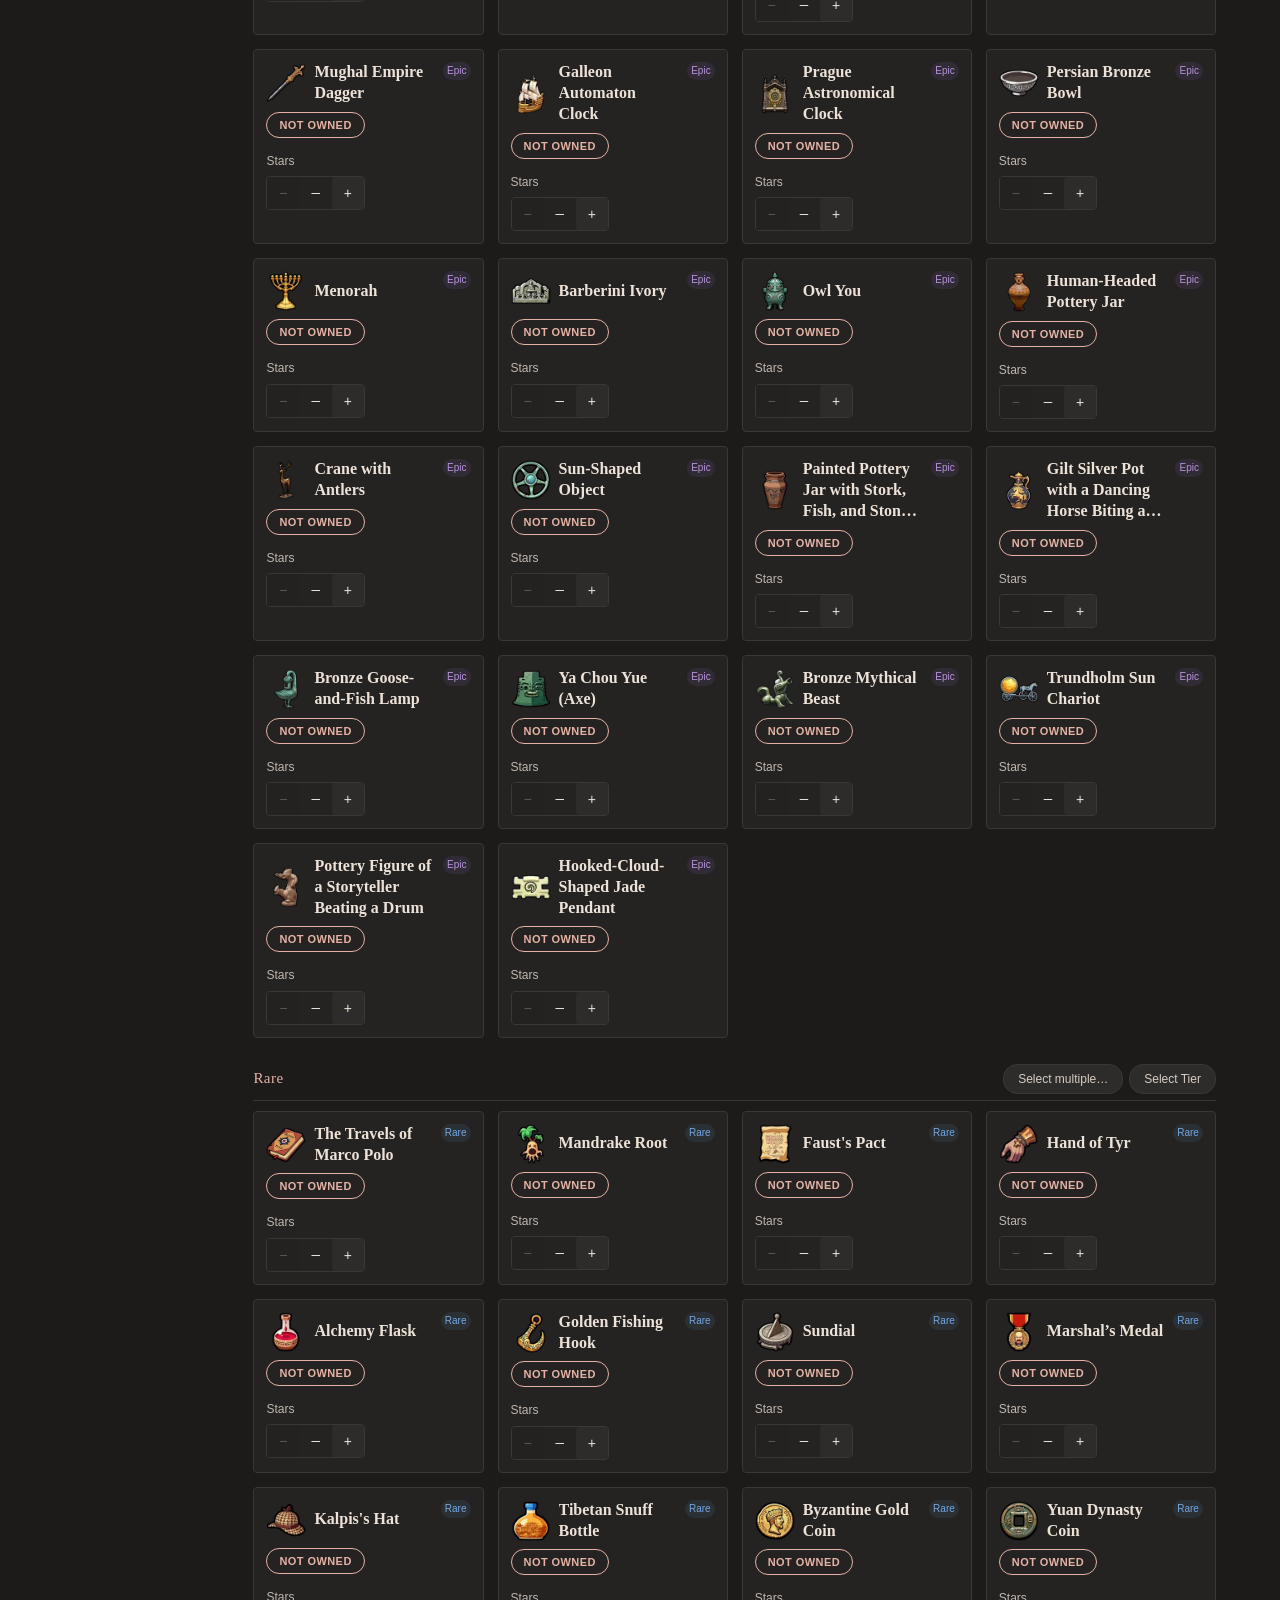
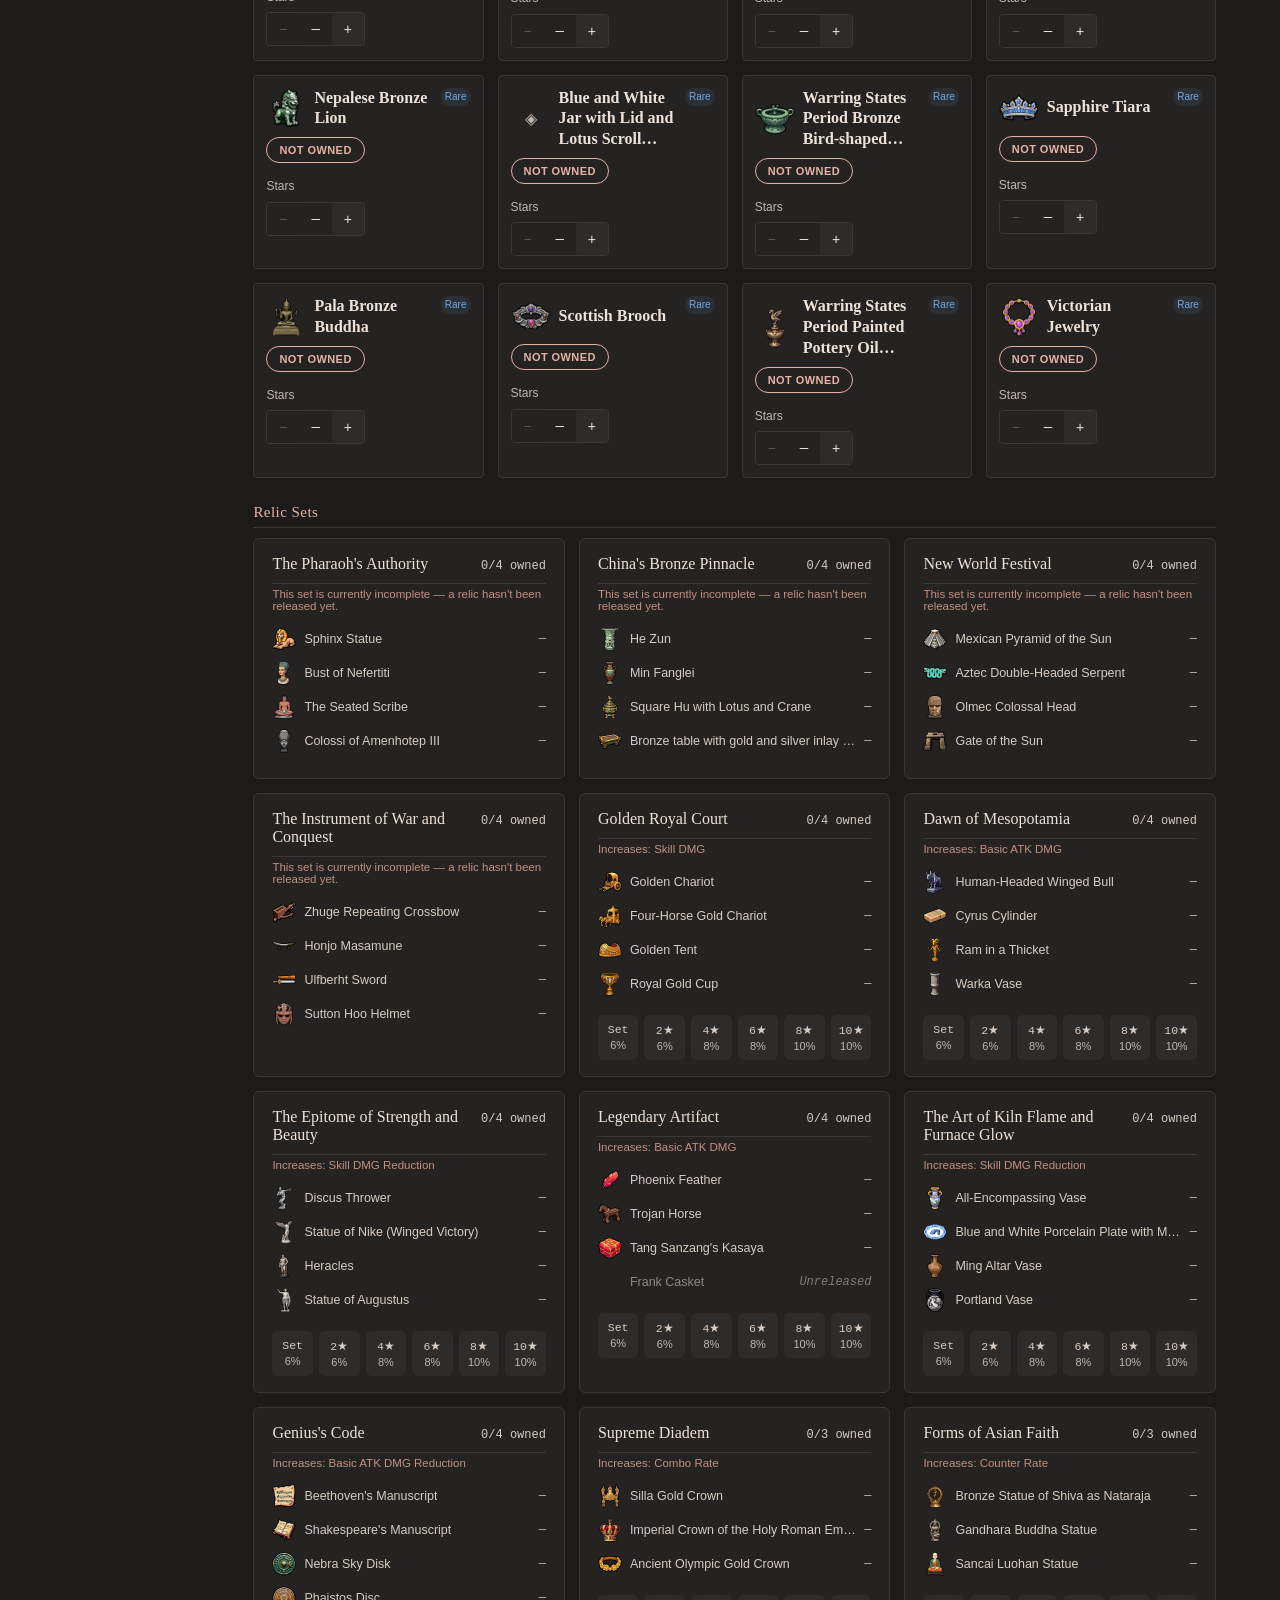
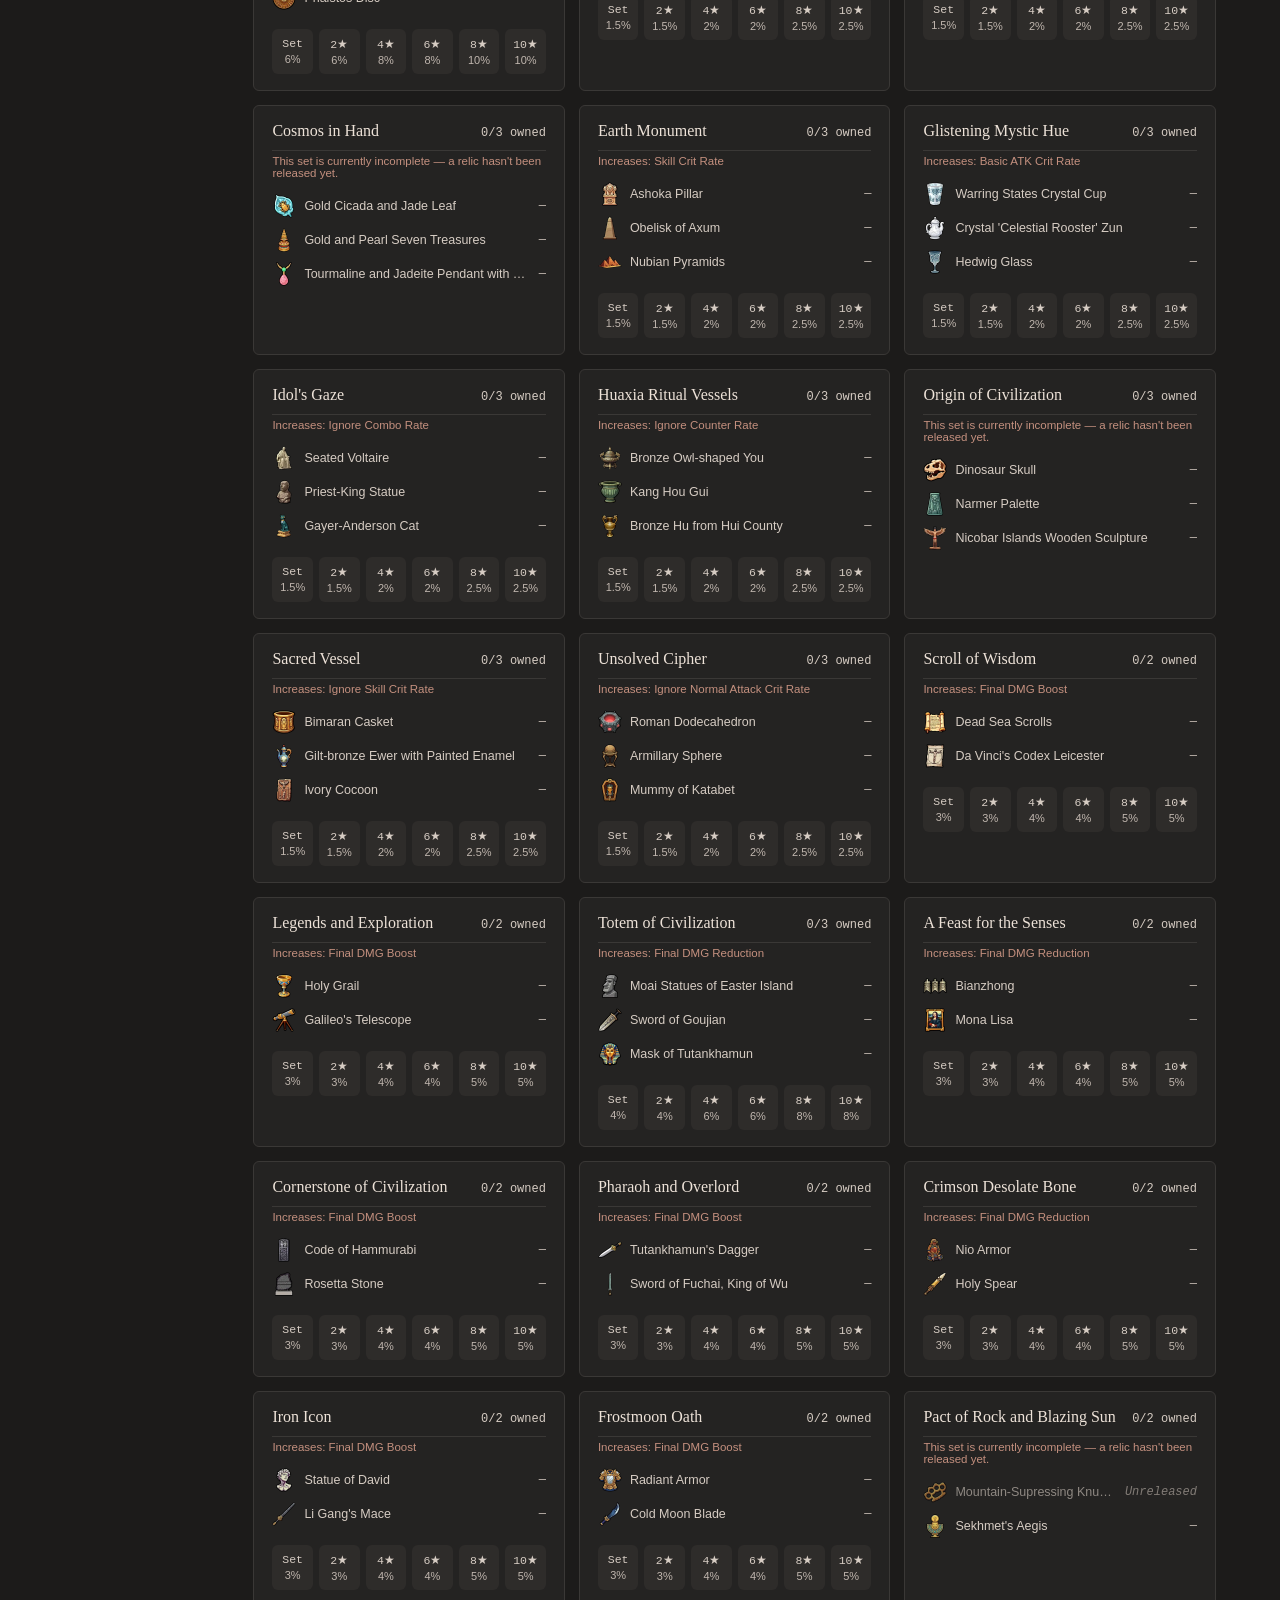
